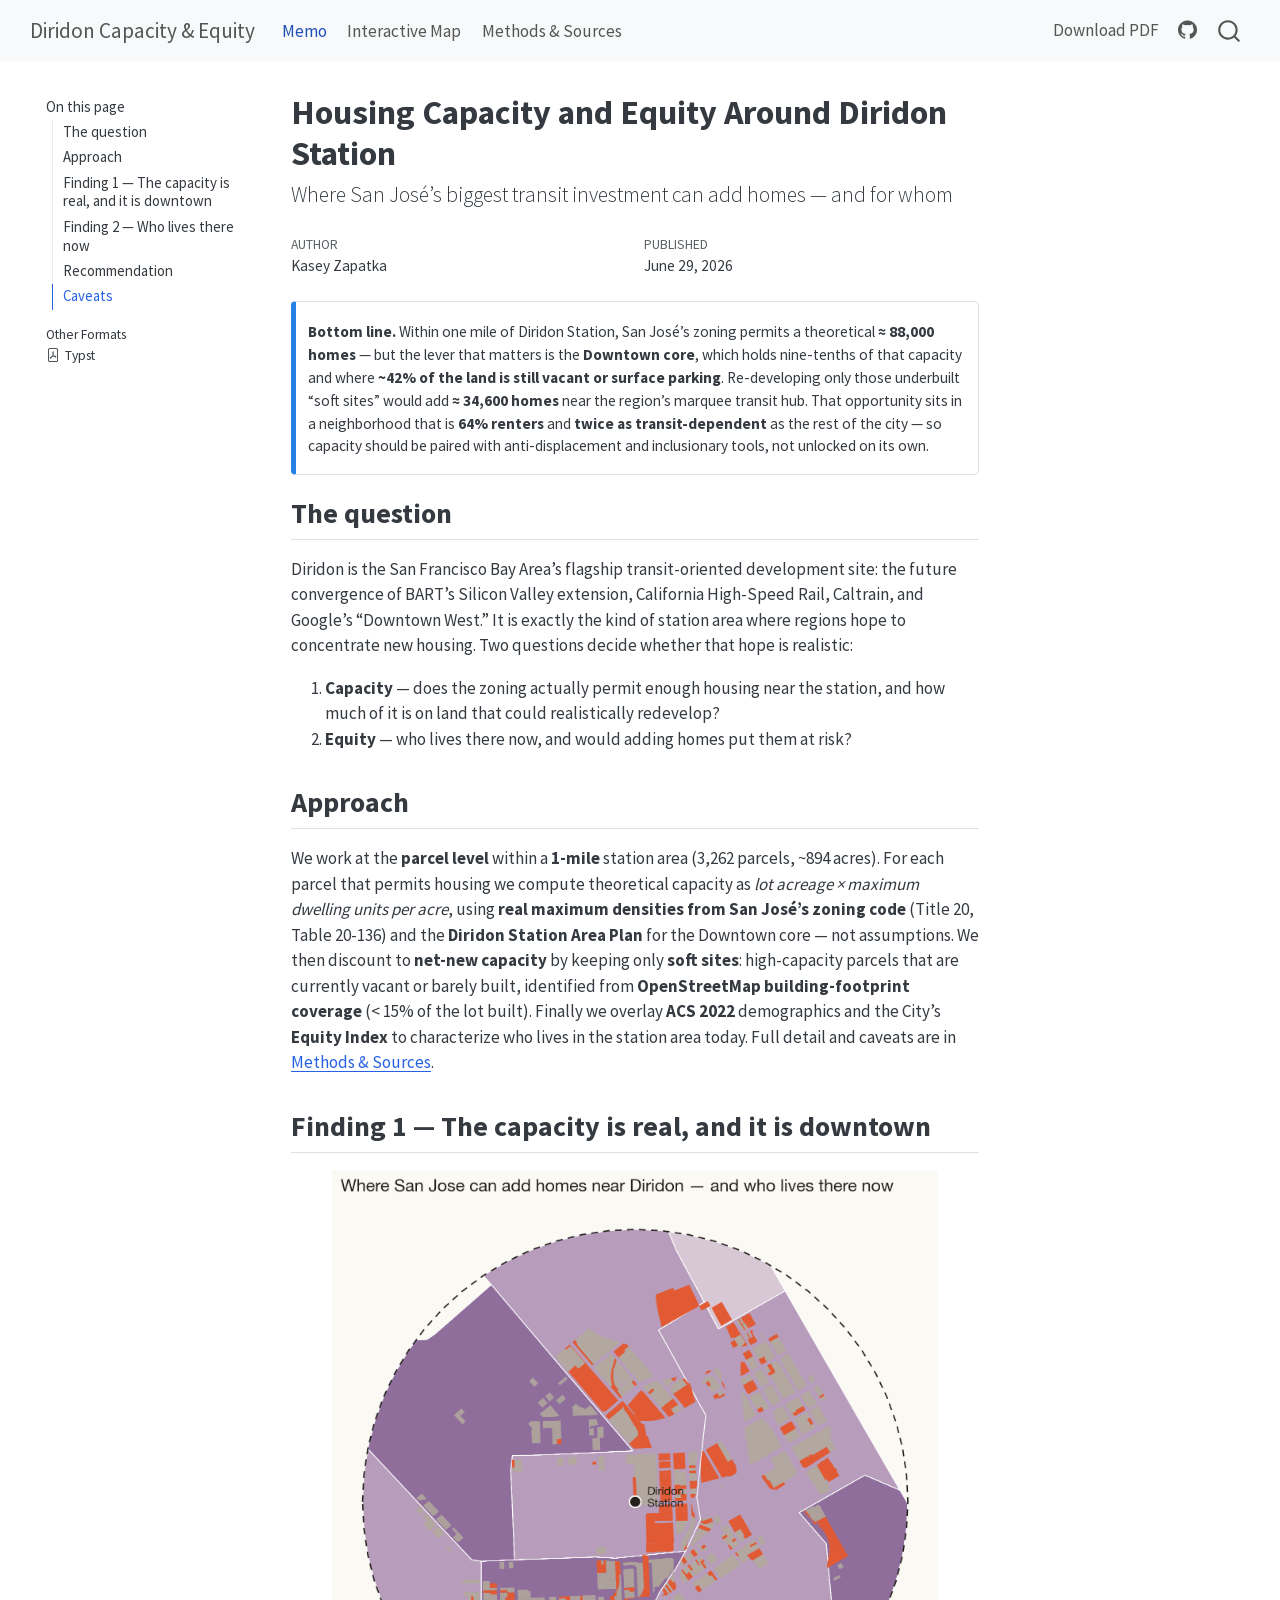
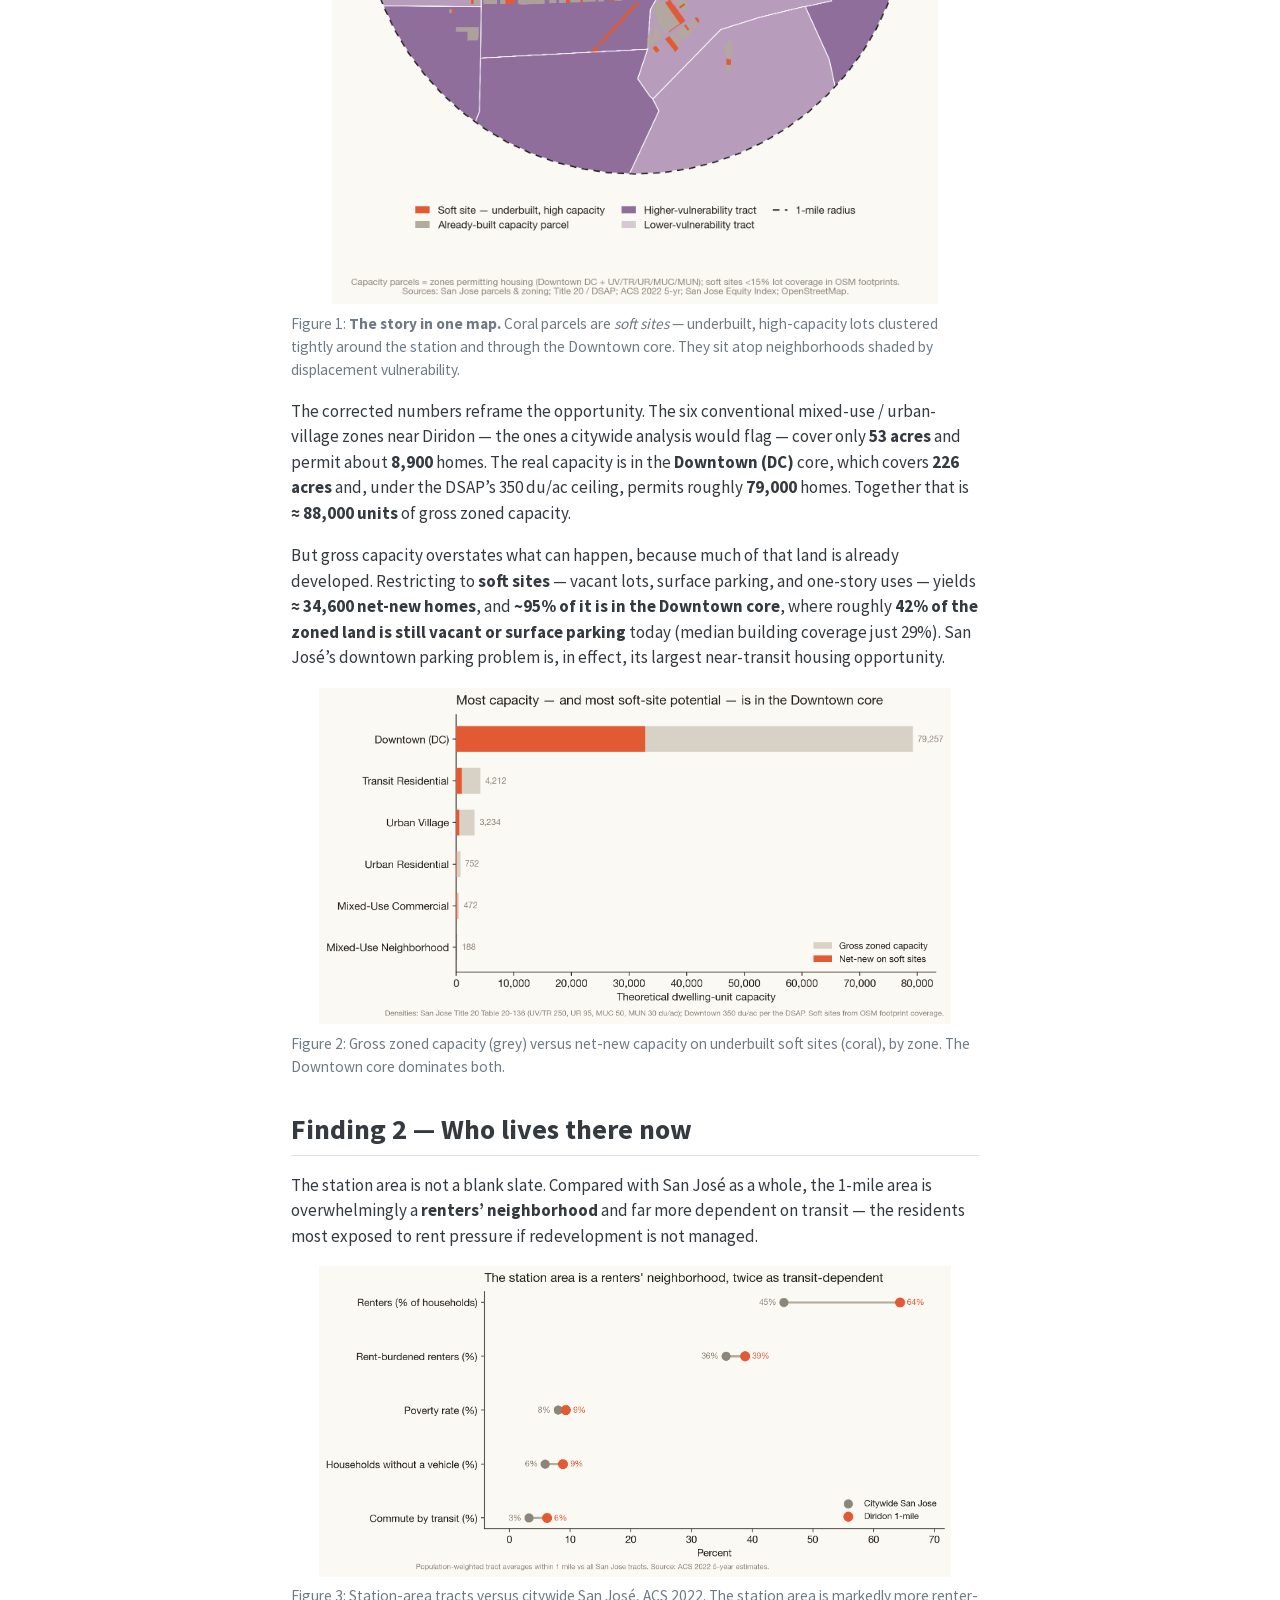
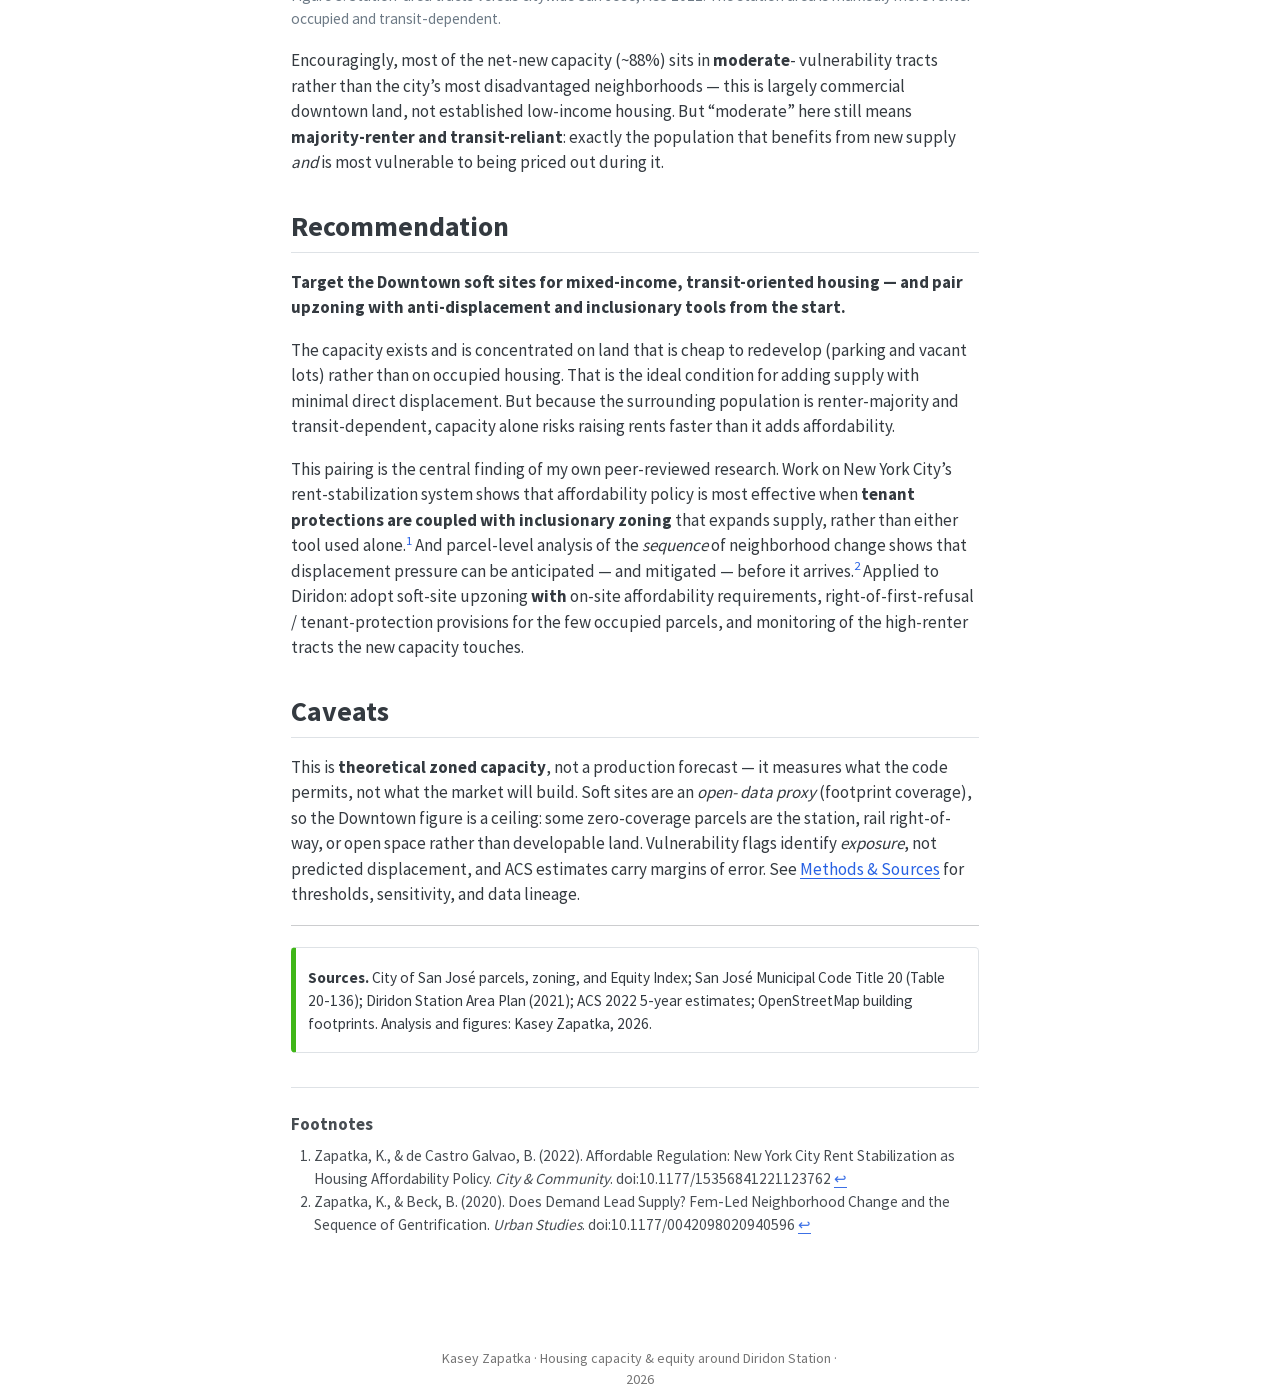
==== docs/index.html @ 5f292334 "add diridon capacity and equity analysis with quarto memo site" ====
<!DOCTYPE html>
<html xmlns="http://www.w3.org/1999/xhtml" lang="en" xml:lang="en"><head>

<meta charset="utf-8">
<meta name="generator" content="quarto-1.9.38">

<meta name="viewport" content="width=device-width, initial-scale=1.0, user-scalable=yes">

<meta name="author" content="Kasey Zapatka">
<meta name="dcterms.date" content="2026-06-29">

<title>Housing Capacity and Equity Around Diridon Station – Diridon Capacity &amp; Equity</title>
<style>

code{white-space: pre-wrap;}
span.smallcaps{font-variant: small-caps;}
div.columns{display: flex; gap: min(4vw, 1.5em);}
div.column{flex: auto; overflow-x: auto;}
div.hanging-indent{margin-left: 1.5em; text-indent: -1.5em;}
ul.task-list{list-style: none;}
ul.task-list li input[type="checkbox"] {
width: 0.8em;
margin: 0 0.8em 0.2em -1em;  vertical-align: middle;
}
</style>


<script>const headroomChanged = new CustomEvent("quarto-hrChanged", {
  detail: {},
  bubbles: true,
  cancelable: false,
  composed: false,
});

const announceDismiss = () => {
  const annEl = window.document.getElementById("quarto-announcement");
  if (annEl) {
    annEl.remove();

    const annId = annEl.getAttribute("data-announcement-id");
    window.localStorage.setItem(`quarto-announce-${annId}`, "true");
  }
};

const announceRegister = () => {
  const annEl = window.document.getElementById("quarto-announcement");
  if (annEl) {
    const annId = annEl.getAttribute("data-announcement-id");
    const isDismissed =
      window.localStorage.getItem(`quarto-announce-${annId}`) || false;
    if (isDismissed) {
      announceDismiss();
      return;
    } else {
      annEl.classList.remove("hidden");
    }

    const actionEl = annEl.querySelector(".quarto-announcement-action");
    if (actionEl) {
      actionEl.addEventListener("click", function (e) {
        e.preventDefault();
        // Hide the bar immediately
        announceDismiss();
      });
    }
  }
};

window.document.addEventListener("DOMContentLoaded", function () {
  let init = false;

  announceRegister();

  // Manage the back to top button, if one is present.
  let lastScrollTop = window.pageYOffset || document.documentElement.scrollTop;
  const scrollDownBuffer = 5;
  const scrollUpBuffer = 35;
  const btn = document.getElementById("quarto-back-to-top");
  const hideBackToTop = () => {
    btn.style.display = "none";
  };
  const showBackToTop = () => {
    btn.style.display = "inline-block";
  };
  if (btn) {
    window.document.addEventListener(
      "scroll",
      function () {
        const currentScrollTop =
          window.pageYOffset || document.documentElement.scrollTop;

        // Shows and hides the button 'intelligently' as the user scrolls
        if (currentScrollTop - scrollDownBuffer > lastScrollTop) {
          hideBackToTop();
          lastScrollTop = currentScrollTop <= 0 ? 0 : currentScrollTop;
        } else if (currentScrollTop < lastScrollTop - scrollUpBuffer) {
          showBackToTop();
          lastScrollTop = currentScrollTop <= 0 ? 0 : currentScrollTop;
        }

        // Show the button at the bottom, hides it at the top
        if (currentScrollTop <= 0) {
          hideBackToTop();
        } else if (
          window.innerHeight + currentScrollTop >=
          document.body.offsetHeight
        ) {
          showBackToTop();
        }
      },
      false
    );
  }

  function throttle(func, wait) {
    var timeout;
    return function () {
      const context = this;
      const args = arguments;
      const later = function () {
        clearTimeout(timeout);
        timeout = null;
        func.apply(context, args);
      };

      if (!timeout) {
        timeout = setTimeout(later, wait);
      }
    };
  }

  function headerOffset() {
    // Set an offset if there is are fixed top navbar
    const headerEl = window.document.querySelector("header.fixed-top");
    if (headerEl) {
      return headerEl.clientHeight;
    } else {
      return 0;
    }
  }

  function footerOffset() {
    const footerEl = window.document.querySelector("footer.footer");
    if (footerEl) {
      return footerEl.clientHeight;
    } else {
      return 0;
    }
  }

  function dashboardOffset() {
    const dashboardNavEl = window.document.getElementById(
      "quarto-dashboard-header"
    );
    if (dashboardNavEl !== null) {
      return dashboardNavEl.clientHeight;
    } else {
      return 0;
    }
  }

  function updateDocumentOffsetWithoutAnimation() {
    updateDocumentOffset(false);
  }

  function updateDocumentOffset(animated) {
    // set body offset
    const topOffset = headerOffset();
    const bodyOffset = topOffset + footerOffset() + dashboardOffset();
    const bodyEl = window.document.body;
    bodyEl.setAttribute("data-bs-offset", topOffset);
    bodyEl.style.paddingTop = topOffset + "px";

    // deal with sidebar offsets
    const sidebars = window.document.querySelectorAll(
      ".sidebar, .headroom-target"
    );
    sidebars.forEach((sidebar) => {
      if (!animated) {
        sidebar.classList.add("notransition");
        // Remove the no transition class after the animation has time to complete
        setTimeout(function () {
          sidebar.classList.remove("notransition");
        }, 201);
      }

      if (window.Headroom && sidebar.classList.contains("sidebar-unpinned")) {
        sidebar.style.top = "0";
        sidebar.style.maxHeight = "100vh";
      } else {
        sidebar.style.top = topOffset + "px";
        sidebar.style.maxHeight = "calc(100vh - " + topOffset + "px)";
      }
    });

    // allow space for footer
    const mainContainer = window.document.querySelector(".quarto-container");
    if (mainContainer) {
      mainContainer.style.minHeight = "calc(100vh - " + bodyOffset + "px)";
    }

    // link offset
    let linkStyle = window.document.querySelector("#quarto-target-style");
    if (!linkStyle) {
      linkStyle = window.document.createElement("style");
      linkStyle.setAttribute("id", "quarto-target-style");
      window.document.head.appendChild(linkStyle);
    }
    while (linkStyle.firstChild) {
      linkStyle.removeChild(linkStyle.firstChild);
    }
    if (topOffset > 0) {
      linkStyle.appendChild(
        window.document.createTextNode(`
      section:target::before {
        content: "";
        display: block;
        height: ${topOffset}px;
        margin: -${topOffset}px 0 0;
      }`)
      );
    }
    if (init) {
      window.dispatchEvent(headroomChanged);
    }
    init = true;
  }

  // initialize headroom
  var header = window.document.querySelector("#quarto-header");
  if (header && window.Headroom) {
    const headroom = new window.Headroom(header, {
      tolerance: 5,
      onPin: function () {
        const sidebars = window.document.querySelectorAll(
          ".sidebar, .headroom-target"
        );
        sidebars.forEach((sidebar) => {
          sidebar.classList.remove("sidebar-unpinned");
        });
        updateDocumentOffset();
      },
      onUnpin: function () {
        const sidebars = window.document.querySelectorAll(
          ".sidebar, .headroom-target"
        );
        sidebars.forEach((sidebar) => {
          sidebar.classList.add("sidebar-unpinned");
        });
        updateDocumentOffset();
      },
    });
    headroom.init();

    let frozen = false;
    window.quartoToggleHeadroom = function () {
      if (frozen) {
        headroom.unfreeze();
        frozen = false;
      } else {
        headroom.freeze();
        frozen = true;
      }
    };
  }

  window.addEventListener(
    "hashchange",
    function (e) {
      if (
        getComputedStyle(document.documentElement).scrollBehavior !== "smooth"
      ) {
        window.scrollTo(0, window.pageYOffset - headerOffset());
      }
    },
    false
  );

  // Observe size changed for the header
  const headerEl = window.document.querySelector("header.fixed-top");
  if (headerEl && window.ResizeObserver) {
    const observer = new window.ResizeObserver(() => {
      setTimeout(updateDocumentOffsetWithoutAnimation, 0);
    });
    observer.observe(headerEl, {
      attributes: true,
      childList: true,
      characterData: true,
    });
  } else {
    window.addEventListener(
      "resize",
      throttle(updateDocumentOffsetWithoutAnimation, 50)
    );
  }
  setTimeout(updateDocumentOffsetWithoutAnimation, 250);

  // fixup index.html links if we aren't on the filesystem
  if (window.location.protocol !== "file:") {
    const links = window.document.querySelectorAll("a");
    for (let i = 0; i < links.length; i++) {
      if (links[i].href) {
        links[i].dataset.originalHref = links[i].href;
        links[i].href = links[i].href.replace(/\/index\.html/, "/");
      }
    }

    // Fixup any sharing links that require urls
    // Append url to any sharing urls
    const sharingLinks = window.document.querySelectorAll(
      "a.sidebar-tools-main-item, a.quarto-navigation-tool, a.quarto-navbar-tools, a.quarto-navbar-tools-item"
    );
    for (let i = 0; i < sharingLinks.length; i++) {
      const sharingLink = sharingLinks[i];
      const href = sharingLink.getAttribute("href");
      if (href) {
        sharingLink.setAttribute(
          "href",
          href.replace("|url|", window.location.href)
        );
      }
    }

    // Scroll the active navigation item into view, if necessary
    const navSidebar = window.document.querySelector("nav#quarto-sidebar");
    if (navSidebar) {
      // Find the active item
      const activeItem = navSidebar.querySelector("li.sidebar-item a.active");
      if (activeItem) {
        // Wait for the scroll height and height to resolve by observing size changes on the
        // nav element that is scrollable
        const resizeObserver = new ResizeObserver((_entries) => {
          // The bottom of the element
          const elBottom = activeItem.offsetTop;
          const viewBottom = navSidebar.scrollTop + navSidebar.clientHeight;

          // The element height and scroll height are the same, then we are still loading
          if (viewBottom !== navSidebar.scrollHeight) {
            // Determine if the item isn't visible and scroll to it
            if (elBottom >= viewBottom) {
              navSidebar.scrollTop = elBottom;
            }

            // stop observing now since we've completed the scroll
            resizeObserver.unobserve(navSidebar);
          }
        });
        resizeObserver.observe(navSidebar);
      }
    }
  }
});
</script>
<script>/*!
 * clipboard.js v2.0.11
 * https://clipboardjs.com/
 *
 * Licensed MIT © Zeno Rocha
 */
!function(t,e){"object"==typeof exports&&"object"==typeof module?module.exports=e():"function"==typeof define&&define.amd?define([],e):"object"==typeof exports?exports.ClipboardJS=e():t.ClipboardJS=e()}(this,function(){return n={686:function(t,e,n){"use strict";n.d(e,{default:function(){return b}});var e=n(279),i=n.n(e),e=n(370),u=n.n(e),e=n(817),r=n.n(e);function c(t){try{return document.execCommand(t)}catch(t){return}}var a=function(t){t=r()(t);return c("cut"),t};function o(t,e){var n,o,t=(n=t,o="rtl"===document.documentElement.getAttribute("dir"),(t=document.createElement("textarea")).style.fontSize="12pt",t.style.border="0",t.style.padding="0",t.style.margin="0",t.style.position="absolute",t.style[o?"right":"left"]="-9999px",o=window.pageYOffset||document.documentElement.scrollTop,t.style.top="".concat(o,"px"),t.setAttribute("readonly",""),t.value=n,t);return e.container.appendChild(t),e=r()(t),c("copy"),t.remove(),e}var f=function(t){var e=1<arguments.length&&void 0!==arguments[1]?arguments[1]:{container:document.body},n="";return"string"==typeof t?n=o(t,e):t instanceof HTMLInputElement&&!["text","search","url","tel","password"].includes(null==t?void 0:t.type)?n=o(t.value,e):(n=r()(t),c("copy")),n};function l(t){return(l="function"==typeof Symbol&&"symbol"==typeof Symbol.iterator?function(t){return typeof t}:function(t){return t&&"function"==typeof Symbol&&t.constructor===Symbol&&t!==Symbol.prototype?"symbol":typeof t})(t)}var s=function(){var t=0<arguments.length&&void 0!==arguments[0]?arguments[0]:{},e=t.action,n=void 0===e?"copy":e,o=t.container,e=t.target,t=t.text;if("copy"!==n&&"cut"!==n)throw new Error('Invalid "action" value, use either "copy" or "cut"');if(void 0!==e){if(!e||"object"!==l(e)||1!==e.nodeType)throw new Error('Invalid "target" value, use a valid Element');if("copy"===n&&e.hasAttribute("disabled"))throw new Error('Invalid "target" attribute. Please use "readonly" instead of "disabled" attribute');if("cut"===n&&(e.hasAttribute("readonly")||e.hasAttribute("disabled")))throw new Error('Invalid "target" attribute. You can\'t cut text from elements with "readonly" or "disabled" attributes')}return t?f(t,{container:o}):e?"cut"===n?a(e):f(e,{container:o}):void 0};function p(t){return(p="function"==typeof Symbol&&"symbol"==typeof Symbol.iterator?function(t){return typeof t}:function(t){return t&&"function"==typeof Symbol&&t.constructor===Symbol&&t!==Symbol.prototype?"symbol":typeof t})(t)}function d(t,e){for(var n=0;n<e.length;n++){var o=e[n];o.enumerable=o.enumerable||!1,o.configurable=!0,"value"in o&&(o.writable=!0),Object.defineProperty(t,o.key,o)}}function y(t,e){return(y=Object.setPrototypeOf||function(t,e){return t.__proto__=e,t})(t,e)}function h(n){var o=function(){if("undefined"==typeof Reflect||!Reflect.construct)return!1;if(Reflect.construct.sham)return!1;if("function"==typeof Proxy)return!0;try{return Date.prototype.toString.call(Reflect.construct(Date,[],function(){})),!0}catch(t){return!1}}();return function(){var t,e=v(n);return t=o?(t=v(this).constructor,Reflect.construct(e,arguments,t)):e.apply(this,arguments),e=this,!(t=t)||"object"!==p(t)&&"function"!=typeof t?function(t){if(void 0!==t)return t;throw new ReferenceError("this hasn't been initialised - super() hasn't been called")}(e):t}}function v(t){return(v=Object.setPrototypeOf?Object.getPrototypeOf:function(t){return t.__proto__||Object.getPrototypeOf(t)})(t)}function m(t,e){t="data-clipboard-".concat(t);if(e.hasAttribute(t))return e.getAttribute(t)}var b=function(){!function(t,e){if("function"!=typeof e&&null!==e)throw new TypeError("Super expression must either be null or a function");t.prototype=Object.create(e&&e.prototype,{constructor:{value:t,writable:!0,configurable:!0}}),e&&y(t,e)}(r,i());var t,e,n,o=h(r);function r(t,e){var n;return function(t){if(!(t instanceof r))throw new TypeError("Cannot call a class as a function")}(this),(n=o.call(this)).resolveOptions(e),n.listenClick(t),n}return t=r,n=[{key:"copy",value:function(t){var e=1<arguments.length&&void 0!==arguments[1]?arguments[1]:{container:document.body};return f(t,e)}},{key:"cut",value:function(t){return a(t)}},{key:"isSupported",value:function(){var t=0<arguments.length&&void 0!==arguments[0]?arguments[0]:["copy","cut"],t="string"==typeof t?[t]:t,e=!!document.queryCommandSupported;return t.forEach(function(t){e=e&&!!document.queryCommandSupported(t)}),e}}],(e=[{key:"resolveOptions",value:function(){var t=0<arguments.length&&void 0!==arguments[0]?arguments[0]:{};this.action="function"==typeof t.action?t.action:this.defaultAction,this.target="function"==typeof t.target?t.target:this.defaultTarget,this.text="function"==typeof t.text?t.text:this.defaultText,this.container="object"===p(t.container)?t.container:document.body}},{key:"listenClick",value:function(t){var e=this;this.listener=u()(t,"click",function(t){return e.onClick(t)})}},{key:"onClick",value:function(t){var e=t.delegateTarget||t.currentTarget,n=this.action(e)||"copy",t=s({action:n,container:this.container,target:this.target(e),text:this.text(e)});this.emit(t?"success":"error",{action:n,text:t,trigger:e,clearSelection:function(){e&&e.focus(),window.getSelection().removeAllRanges()}})}},{key:"defaultAction",value:function(t){return m("action",t)}},{key:"defaultTarget",value:function(t){t=m("target",t);if(t)return document.querySelector(t)}},{key:"defaultText",value:function(t){return m("text",t)}},{key:"destroy",value:function(){this.listener.destroy()}}])&&d(t.prototype,e),n&&d(t,n),r}()},828:function(t){var e;"undefined"==typeof Element||Element.prototype.matches||((e=Element.prototype).matches=e.matchesSelector||e.mozMatchesSelector||e.msMatchesSelector||e.oMatchesSelector||e.webkitMatchesSelector),t.exports=function(t,e){for(;t&&9!==t.nodeType;){if("function"==typeof t.matches&&t.matches(e))return t;t=t.parentNode}}},438:function(t,e,n){var u=n(828);function i(t,e,n,o,r){var i=function(e,n,t,o){return function(t){t.delegateTarget=u(t.target,n),t.delegateTarget&&o.call(e,t)}}.apply(this,arguments);return t.addEventListener(n,i,r),{destroy:function(){t.removeEventListener(n,i,r)}}}t.exports=function(t,e,n,o,r){return"function"==typeof t.addEventListener?i.apply(null,arguments):"function"==typeof n?i.bind(null,document).apply(null,arguments):("string"==typeof t&&(t=document.querySelectorAll(t)),Array.prototype.map.call(t,function(t){return i(t,e,n,o,r)}))}},879:function(t,n){n.node=function(t){return void 0!==t&&t instanceof HTMLElement&&1===t.nodeType},n.nodeList=function(t){var e=Object.prototype.toString.call(t);return void 0!==t&&("[object NodeList]"===e||"[object HTMLCollection]"===e)&&"length"in t&&(0===t.length||n.node(t[0]))},n.string=function(t){return"string"==typeof t||t instanceof String},n.fn=function(t){return"[object Function]"===Object.prototype.toString.call(t)}},370:function(t,e,n){var f=n(879),l=n(438);t.exports=function(t,e,n){if(!t&&!e&&!n)throw new Error("Missing required arguments");if(!f.string(e))throw new TypeError("Second argument must be a String");if(!f.fn(n))throw new TypeError("Third argument must be a Function");if(f.node(t))return c=e,a=n,(u=t).addEventListener(c,a),{destroy:function(){u.removeEventListener(c,a)}};if(f.nodeList(t))return o=t,r=e,i=n,Array.prototype.forEach.call(o,function(t){t.addEventListener(r,i)}),{destroy:function(){Array.prototype.forEach.call(o,function(t){t.removeEventListener(r,i)})}};if(f.string(t))return t=t,e=e,n=n,l(document.body,t,e,n);throw new TypeError("First argument must be a String, HTMLElement, HTMLCollection, or NodeList");var o,r,i,u,c,a}},817:function(t){t.exports=function(t){var e,n="SELECT"===t.nodeName?(t.focus(),t.value):"INPUT"===t.nodeName||"TEXTAREA"===t.nodeName?((e=t.hasAttribute("readonly"))||t.setAttribute("readonly",""),t.select(),t.setSelectionRange(0,t.value.length),e||t.removeAttribute("readonly"),t.value):(t.hasAttribute("contenteditable")&&t.focus(),n=window.getSelection(),(e=document.createRange()).selectNodeContents(t),n.removeAllRanges(),n.addRange(e),n.toString());return n}},279:function(t){function e(){}e.prototype={on:function(t,e,n){var o=this.e||(this.e={});return(o[t]||(o[t]=[])).push({fn:e,ctx:n}),this},once:function(t,e,n){var o=this;function r(){o.off(t,r),e.apply(n,arguments)}return r._=e,this.on(t,r,n)},emit:function(t){for(var e=[].slice.call(arguments,1),n=((this.e||(this.e={}))[t]||[]).slice(),o=0,r=n.length;o<r;o++)n[o].fn.apply(n[o].ctx,e);return this},off:function(t,e){var n=this.e||(this.e={}),o=n[t],r=[];if(o&&e)for(var i=0,u=o.length;i<u;i++)o[i].fn!==e&&o[i].fn._!==e&&r.push(o[i]);return r.length?n[t]=r:delete n[t],this}},t.exports=e,t.exports.TinyEmitter=e}},r={},o.n=function(t){var e=t&&t.__esModule?function(){return t.default}:function(){return t};return o.d(e,{a:e}),e},o.d=function(t,e){for(var n in e)o.o(e,n)&&!o.o(t,n)&&Object.defineProperty(t,n,{enumerable:!0,get:e[n]})},o.o=function(t,e){return Object.prototype.hasOwnProperty.call(t,e)},o(686).default;function o(t){if(r[t])return r[t].exports;var e=r[t]={exports:{}};return n[t](e,e.exports,o),e.exports}var n,r});</script>
<script>/*! @algolia/autocomplete-js 1.19.1 | MIT License | © Algolia, Inc. and contributors | https://github.com/algolia/autocomplete */
!function(e,t){"object"==typeof exports&&"undefined"!=typeof module?t(exports):"function"==typeof define&&define.amd?define(["exports"],t):t((e="undefined"!=typeof globalThis?globalThis:e||self)["@algolia/autocomplete-js"]={})}(this,(function(e){"use strict";function t(e,t){var n=Object.keys(e);if(Object.getOwnPropertySymbols){var r=Object.getOwnPropertySymbols(e);t&&(r=r.filter((function(t){return Object.getOwnPropertyDescriptor(e,t).enumerable}))),n.push.apply(n,r)}return n}function n(e){for(var n=1;n<arguments.length;n++){var r=null!=arguments[n]?arguments[n]:{};n%2?t(Object(r),!0).forEach((function(t){o(e,t,r[t])})):Object.getOwnPropertyDescriptors?Object.defineProperties(e,Object.getOwnPropertyDescriptors(r)):t(Object(r)).forEach((function(t){Object.defineProperty(e,t,Object.getOwnPropertyDescriptor(r,t))}))}return e}function r(e){return r="function"==typeof Symbol&&"symbol"==typeof Symbol.iterator?function(e){return typeof e}:function(e){return e&&"function"==typeof Symbol&&e.constructor===Symbol&&e!==Symbol.prototype?"symbol":typeof e},r(e)}function o(e,t,n){return(t=function(e){var t=function(e,t){if("object"!=typeof e||null===e)return e;var n=e[Symbol.toPrimitive];if(void 0!==n){var r=n.call(e,t||"default");if("object"!=typeof r)return r;throw new TypeError("@@toPrimitive must return a primitive value.")}return("string"===t?String:Number)(e)}(e,"string");return"symbol"==typeof t?t:String(t)}(t))in e?Object.defineProperty(e,t,{value:n,enumerable:!0,configurable:!0,writable:!0}):e[t]=n,e}function i(){return i=Object.assign?Object.assign.bind():function(e){for(var t=1;t<arguments.length;t++){var n=arguments[t];for(var r in n)Object.prototype.hasOwnProperty.call(n,r)&&(e[r]=n[r])}return e},i.apply(this,arguments)}function u(e,t){if(null==e)return{};var n,r,o=function(e,t){if(null==e)return{};var n,r,o={},i=Object.keys(e);for(r=0;r<i.length;r++)n=i[r],t.indexOf(n)>=0||(o[n]=e[n]);return o}(e,t);if(Object.getOwnPropertySymbols){var i=Object.getOwnPropertySymbols(e);for(r=0;r<i.length;r++)n=i[r],t.indexOf(n)>=0||Object.prototype.propertyIsEnumerable.call(e,n)&&(o[n]=e[n])}return o}function a(e,t){return function(e){if(Array.isArray(e))return e}(e)||function(e,t){var n=null==e?null:"undefined"!=typeof Symbol&&e[Symbol.iterator]||e["@@iterator"];if(null!=n){var r,o,i,u,a=[],l=!0,c=!1;try{if(i=(n=n.call(e)).next,0===t){if(Object(n)!==n)return;l=!1}else for(;!(l=(r=i.call(n)).done)&&(a.push(r.value),a.length!==t);l=!0);}catch(e){c=!0,o=e}finally{try{if(!l&&null!=n.return&&(u=n.return(),Object(u)!==u))return}finally{if(c)throw o}}return a}}(e,t)||c(e,t)||function(){throw new TypeError("Invalid attempt to destructure non-iterable instance.\nIn order to be iterable, non-array objects must have a [Symbol.iterator]() method.")}()}function l(e){return function(e){if(Array.isArray(e))return s(e)}(e)||function(e){if("undefined"!=typeof Symbol&&null!=e[Symbol.iterator]||null!=e["@@iterator"])return Array.from(e)}(e)||c(e)||function(){throw new TypeError("Invalid attempt to spread non-iterable instance.\nIn order to be iterable, non-array objects must have a [Symbol.iterator]() method.")}()}function c(e,t){if(e){if("string"==typeof e)return s(e,t);var n=Object.prototype.toString.call(e).slice(8,-1);return"Object"===n&&e.constructor&&(n=e.constructor.name),"Map"===n||"Set"===n?Array.from(e):"Arguments"===n||/^(?:Ui|I)nt(?:8|16|32)(?:Clamped)?Array$/.test(n)?s(e,t):void 0}}function s(e,t){(null==t||t>e.length)&&(t=e.length);for(var n=0,r=new Array(t);n<t;n++)r[n]=e[n];return r}function f(e){return{current:e}}function p(e,t){var n=void 0;return function(){for(var r=arguments.length,o=new Array(r),i=0;i<r;i++)o[i]=arguments[i];n&&clearTimeout(n),n=setTimeout((function(){return e.apply(void 0,o)}),t)}}function m(e){return e.reduce((function(e,t){return e.concat(t)}),[])}var v=0;function d(){return"autocomplete-".concat(v++)}function y(e,t){return t.reduce((function(e,t){return e&&e[t]}),e)}function b(e){return 0===e.collections.length?0:e.collections.reduce((function(e,t){return e+t.items.length}),0)}function g(e){return e!==Object(e)}function h(e,t){if(e===t)return!0;if(g(e)||g(t)||"function"==typeof e||"function"==typeof t)return e===t;if(Object.keys(e).length!==Object.keys(t).length)return!1;for(var n=0,r=Object.keys(e);n<r.length;n++){var o=r[n];if(!(o in t))return!1;if(!h(e[o],t[o]))return!1}return!0}var _=function(){};var O="1.19.1",S=[{segment:"autocomplete-core",version:O}];function j(e){var t=e.item,n=e.items,r=void 0===n?[]:n;return{index:t.__autocomplete_indexName,items:[t],positions:[1+r.findIndex((function(e){return e.objectID===t.objectID}))],queryID:t.__autocomplete_queryID,algoliaSource:["autocomplete"]}}function P(e,t){return function(e){if(Array.isArray(e))return e}(e)||function(e,t){var n=null==e?null:"undefined"!=typeof Symbol&&e[Symbol.iterator]||e["@@iterator"];if(null!=n){var r,o,i,u,a=[],l=!0,c=!1;try{if(i=(n=n.call(e)).next,0===t){if(Object(n)!==n)return;l=!1}else for(;!(l=(r=i.call(n)).done)&&(a.push(r.value),a.length!==t);l=!0);}catch(e){c=!0,o=e}finally{try{if(!l&&null!=n.return&&(u=n.return(),Object(u)!==u))return}finally{if(c)throw o}}return a}}(e,t)||function(e,t){if(!e)return;if("string"==typeof e)return w(e,t);var n=Object.prototype.toString.call(e).slice(8,-1);"Object"===n&&e.constructor&&(n=e.constructor.name);if("Map"===n||"Set"===n)return Array.from(e);if("Arguments"===n||/^(?:Ui|I)nt(?:8|16|32)(?:Clamped)?Array$/.test(n))return w(e,t)}(e,t)||function(){throw new TypeError("Invalid attempt to destructure non-iterable instance.\nIn order to be iterable, non-array objects must have a [Symbol.iterator]() method.")}()}function w(e,t){(null==t||t>e.length)&&(t=e.length);for(var n=0,r=new Array(t);n<t;n++)r[n]=e[n];return r}var I=["items"],A=["items"];function E(e){return E="function"==typeof Symbol&&"symbol"==typeof Symbol.iterator?function(e){return typeof e}:function(e){return e&&"function"==typeof Symbol&&e.constructor===Symbol&&e!==Symbol.prototype?"symbol":typeof e},E(e)}function D(e){return function(e){if(Array.isArray(e))return C(e)}(e)||function(e){if("undefined"!=typeof Symbol&&null!=e[Symbol.iterator]||null!=e["@@iterator"])return Array.from(e)}(e)||function(e,t){if(!e)return;if("string"==typeof e)return C(e,t);var n=Object.prototype.toString.call(e).slice(8,-1);"Object"===n&&e.constructor&&(n=e.constructor.name);if("Map"===n||"Set"===n)return Array.from(e);if("Arguments"===n||/^(?:Ui|I)nt(?:8|16|32)(?:Clamped)?Array$/.test(n))return C(e,t)}(e)||function(){throw new TypeError("Invalid attempt to spread non-iterable instance.\nIn order to be iterable, non-array objects must have a [Symbol.iterator]() method.")}()}function C(e,t){(null==t||t>e.length)&&(t=e.length);for(var n=0,r=new Array(t);n<t;n++)r[n]=e[n];return r}function k(e,t){if(null==e)return{};var n,r,o=function(e,t){if(null==e)return{};var n,r,o={},i=Object.keys(e);for(r=0;r<i.length;r++)n=i[r],t.indexOf(n)>=0||(o[n]=e[n]);return o}(e,t);if(Object.getOwnPropertySymbols){var i=Object.getOwnPropertySymbols(e);for(r=0;r<i.length;r++)n=i[r],t.indexOf(n)>=0||Object.prototype.propertyIsEnumerable.call(e,n)&&(o[n]=e[n])}return o}function x(e,t){var n=Object.keys(e);if(Object.getOwnPropertySymbols){var r=Object.getOwnPropertySymbols(e);t&&(r=r.filter((function(t){return Object.getOwnPropertyDescriptor(e,t).enumerable}))),n.push.apply(n,r)}return n}function N(e){for(var t=1;t<arguments.length;t++){var n=null!=arguments[t]?arguments[t]:{};t%2?x(Object(n),!0).forEach((function(t){T(e,t,n[t])})):Object.getOwnPropertyDescriptors?Object.defineProperties(e,Object.getOwnPropertyDescriptors(n)):x(Object(n)).forEach((function(t){Object.defineProperty(e,t,Object.getOwnPropertyDescriptor(n,t))}))}return e}function T(e,t,n){return(t=function(e){var t=function(e,t){if("object"!==E(e)||null===e)return e;var n=e[Symbol.toPrimitive];if(void 0!==n){var r=n.call(e,t||"default");if("object"!==E(r))return r;throw new TypeError("@@toPrimitive must return a primitive value.")}return("string"===t?String:Number)(e)}(e,"string");return"symbol"===E(t)?t:String(t)}(t))in e?Object.defineProperty(e,t,{value:n,enumerable:!0,configurable:!0,writable:!0}):e[t]=n,e}function q(e){for(var t=arguments.length>1&&void 0!==arguments[1]?arguments[1]:20,n=[],r=0;r<e.objectIDs.length;r+=t)n.push(N(N({},e),{},{objectIDs:e.objectIDs.slice(r,r+t)}));return n}function B(e){return e.map((function(e){var t=e.items,n=k(e,I);return N(N({},n),{},{objectIDs:(null==t?void 0:t.map((function(e){return e.objectID})))||n.objectIDs})}))}function R(e){var t,n,r,o=(t=P((e.version||"").split(".").map(Number),2),n=t[0],r=t[1],n>=3||2===n&&r>=4||1===n&&r>=10);function i(t,n,r){if(o&&void 0!==r){var i=r[0].__autocomplete_algoliaCredentials,u={"X-Algolia-Application-Id":i.appId,"X-Algolia-API-Key":i.apiKey};e.apply(void 0,[t].concat(D(n),[{headers:u}]))}else e.apply(void 0,[t].concat(D(n)))}return{init:function(t,n){e("init",{appId:t,apiKey:n})},setAuthenticatedUserToken:function(t){e("setAuthenticatedUserToken",t)},setUserToken:function(t){e("setUserToken",t)},clickedObjectIDsAfterSearch:function(){for(var e=arguments.length,t=new Array(e),n=0;n<e;n++)t[n]=arguments[n];t.length>0&&i("clickedObjectIDsAfterSearch",B(t),t[0].items)},clickedObjectIDs:function(){for(var e=arguments.length,t=new Array(e),n=0;n<e;n++)t[n]=arguments[n];t.length>0&&i("clickedObjectIDs",B(t),t[0].items)},clickedFilters:function(){for(var t=arguments.length,n=new Array(t),r=0;r<t;r++)n[r]=arguments[r];n.length>0&&e.apply(void 0,["clickedFilters"].concat(n))},convertedObjectIDsAfterSearch:function(){for(var e=arguments.length,t=new Array(e),n=0;n<e;n++)t[n]=arguments[n];t.length>0&&i("convertedObjectIDsAfterSearch",B(t),t[0].items)},convertedObjectIDs:function(){for(var e=arguments.length,t=new Array(e),n=0;n<e;n++)t[n]=arguments[n];t.length>0&&i("convertedObjectIDs",B(t),t[0].items)},convertedFilters:function(){for(var t=arguments.length,n=new Array(t),r=0;r<t;r++)n[r]=arguments[r];n.length>0&&e.apply(void 0,["convertedFilters"].concat(n))},viewedObjectIDs:function(){for(var e=arguments.length,t=new Array(e),n=0;n<e;n++)t[n]=arguments[n];t.length>0&&t.reduce((function(e,t){var n=t.items,r=k(t,A);return[].concat(D(e),D(q(N(N({},r),{},{objectIDs:(null==n?void 0:n.map((function(e){return e.objectID})))||r.objectIDs})).map((function(e){return{items:n,payload:e}}))))}),[]).forEach((function(e){var t=e.items;return i("viewedObjectIDs",[e.payload],t)}))},viewedFilters:function(){for(var t=arguments.length,n=new Array(t),r=0;r<t;r++)n[r]=arguments[r];n.length>0&&e.apply(void 0,["viewedFilters"].concat(n))}}}function L(e){var t=e.items.reduce((function(e,t){var n;return e[t.__autocomplete_indexName]=(null!==(n=e[t.__autocomplete_indexName])&&void 0!==n?n:[]).concat(t),e}),{});return Object.keys(t).map((function(e){return{index:e,items:t[e],algoliaSource:["autocomplete"]}}))}function F(e){return e.objectID&&e.__autocomplete_indexName&&e.__autocomplete_queryID}function U(e){return U="function"==typeof Symbol&&"symbol"==typeof Symbol.iterator?function(e){return typeof e}:function(e){return e&&"function"==typeof Symbol&&e.constructor===Symbol&&e!==Symbol.prototype?"symbol":typeof e},U(e)}function M(e){return function(e){if(Array.isArray(e))return H(e)}(e)||function(e){if("undefined"!=typeof Symbol&&null!=e[Symbol.iterator]||null!=e["@@iterator"])return Array.from(e)}(e)||function(e,t){if(!e)return;if("string"==typeof e)return H(e,t);var n=Object.prototype.toString.call(e).slice(8,-1);"Object"===n&&e.constructor&&(n=e.constructor.name);if("Map"===n||"Set"===n)return Array.from(e);if("Arguments"===n||/^(?:Ui|I)nt(?:8|16|32)(?:Clamped)?Array$/.test(n))return H(e,t)}(e)||function(){throw new TypeError("Invalid attempt to spread non-iterable instance.\nIn order to be iterable, non-array objects must have a [Symbol.iterator]() method.")}()}function H(e,t){(null==t||t>e.length)&&(t=e.length);for(var n=0,r=new Array(t);n<t;n++)r[n]=e[n];return r}function V(e,t){var n=Object.keys(e);if(Object.getOwnPropertySymbols){var r=Object.getOwnPropertySymbols(e);t&&(r=r.filter((function(t){return Object.getOwnPropertyDescriptor(e,t).enumerable}))),n.push.apply(n,r)}return n}function W(e){for(var t=1;t<arguments.length;t++){var n=null!=arguments[t]?arguments[t]:{};t%2?V(Object(n),!0).forEach((function(t){Q(e,t,n[t])})):Object.getOwnPropertyDescriptors?Object.defineProperties(e,Object.getOwnPropertyDescriptors(n)):V(Object(n)).forEach((function(t){Object.defineProperty(e,t,Object.getOwnPropertyDescriptor(n,t))}))}return e}function Q(e,t,n){return(t=function(e){var t=function(e,t){if("object"!==U(e)||null===e)return e;var n=e[Symbol.toPrimitive];if(void 0!==n){var r=n.call(e,t||"default");if("object"!==U(r))return r;throw new TypeError("@@toPrimitive must return a primitive value.")}return("string"===t?String:Number)(e)}(e,"string");return"symbol"===U(t)?t:String(t)}(t))in e?Object.defineProperty(e,t,{value:n,enumerable:!0,configurable:!0,writable:!0}):e[t]=n,e}var K="2.15.0",$="https://cdn.jsdelivr.net/npm/search-insights@".concat(K,"/dist/search-insights.min.js"),z=p((function(e){var t=e.onItemsChange,n=e.items,r=e.insights,o=e.state;t({insights:r,insightsEvents:L({items:n}).map((function(e){return W({eventName:"Items Viewed"},e)})),state:o})}),400);function G(e){var t=function(e){return W({onItemsChange:function(e){var t=e.insights,n=e.insightsEvents,r=e.state;t.viewedObjectIDs.apply(t,M(n.map((function(e){return W(W({},e),{},{algoliaSource:J(e.algoliaSource,r.context)})}))))},onSelect:function(e){var t=e.insights,n=e.insightsEvents,r=e.state;t.clickedObjectIDsAfterSearch.apply(t,M(n.map((function(e){return W(W({},e),{},{algoliaSource:J(e.algoliaSource,r.context)})}))))},onActive:_,__autocomplete_clickAnalytics:!0},e)}(e),n=t.insightsClient,r=t.insightsInitParams,o=t.onItemsChange,i=t.onSelect,u=t.onActive,a=t.__autocomplete_clickAnalytics,l=n;if(n||function(e){if("undefined"!=typeof window)e({window:window})}((function(e){var t=e.window,n=t.AlgoliaAnalyticsObject||"aa";"string"==typeof n&&(l=t[n]),l||(t.AlgoliaAnalyticsObject=n,t[n]||(t[n]=function(){t[n].queue||(t[n].queue=[]);for(var e=arguments.length,r=new Array(e),o=0;o<e;o++)r[o]=arguments[o];t[n].queue.push(r)}),t[n].version=K,l=t[n],function(e){var t="[Autocomplete]: Could not load search-insights.js. Please load it manually following https://alg.li/insights-autocomplete";try{var n=e.document.createElement("script");n.async=!0,n.src=$,n.onerror=function(){console.error(t)},document.body.appendChild(n)}catch(e){console.error(t)}}(t))})),!l)return{};r&&l("init",W({partial:!0},r));var c=R(l),s=f([]),m=p((function(e){var t=e.state;if(t.isOpen){var n=t.collections.reduce((function(e,t){return[].concat(M(e),M(t.items))}),[]).filter(F);h(s.current.map((function(e){return e.objectID})),n.map((function(e){return e.objectID})))||(s.current=n,n.length>0&&z({onItemsChange:o,items:n,insights:c,state:t}))}}),0);return{name:"aa.algoliaInsightsPlugin",subscribe:function(e){var t=e.setContext,n=e.onSelect,r=e.onActive;function o(e){t({algoliaInsightsPlugin:{__algoliaSearchParameters:W(W({},a?{clickAnalytics:!0}:{}),e?{userToken:X(e)}:{}),insights:c}})}l("addAlgoliaAgent","insights-plugin"),o(),l("onUserTokenChange",(function(e){o(e)})),l("getUserToken",null,(function(e,t){o(t)})),n((function(e){var t=e.item,n=e.state,r=e.event,o=e.source;F(t)&&i({state:n,event:r,insights:c,item:t,insightsEvents:[W({eventName:"Item Selected"},j({item:t,items:o.getItems().filter(F)}))]})})),r((function(e){var t=e.item,n=e.source,r=e.state,o=e.event;F(t)&&u({state:r,event:o,insights:c,item:t,insightsEvents:[W({eventName:"Item Active"},j({item:t,items:n.getItems().filter(F)}))]})}))},onStateChange:function(e){var t=e.state;m({state:t})},__autocomplete_pluginOptions:e}}function J(){var e,t=arguments.length>0&&void 0!==arguments[0]?arguments[0]:[],n=arguments.length>1?arguments[1]:void 0;return[].concat(M(t),["autocomplete-internal"],M(null!==(e=n.algoliaInsightsPlugin)&&void 0!==e&&e.__automaticInsights?["autocomplete-automatic"]:[]))}function X(e){return"number"==typeof e?e.toString():e}function Y(e,t){var n=t;return{then:function(t,r){return Y(e.then(ee(t,n,e),ee(r,n,e)),n)},catch:function(t){return Y(e.catch(ee(t,n,e)),n)},finally:function(t){return t&&n.onCancelList.push(t),Y(e.finally(ee(t&&function(){return n.onCancelList=[],t()},n,e)),n)},cancel:function(){n.isCanceled=!0;var e=n.onCancelList;n.onCancelList=[],e.forEach((function(e){e()}))},isCanceled:function(){return!0===n.isCanceled}}}function Z(e){return Y(e,{isCanceled:!1,onCancelList:[]})}function ee(e,t,n){return e?function(n){return t.isCanceled?n:e(n)}:n}var te,ne=!0;function re(e,t,n,r){if(!n)return null;if(e<0&&(null===t||null!==r&&0===t))return n+e;var o=(null===t?-1:t)+e;return o<=-1||o>=n?null===r?null:0:o}function oe(e,t){var n=Object.keys(e);if(Object.getOwnPropertySymbols){var r=Object.getOwnPropertySymbols(e);t&&(r=r.filter((function(t){return Object.getOwnPropertyDescriptor(e,t).enumerable}))),n.push.apply(n,r)}return n}function ie(e){for(var t=1;t<arguments.length;t++){var n=null!=arguments[t]?arguments[t]:{};t%2?oe(Object(n),!0).forEach((function(t){ue(e,t,n[t])})):Object.getOwnPropertyDescriptors?Object.defineProperties(e,Object.getOwnPropertyDescriptors(n)):oe(Object(n)).forEach((function(t){Object.defineProperty(e,t,Object.getOwnPropertyDescriptor(n,t))}))}return e}function ue(e,t,n){return(t=function(e){var t=function(e,t){if("object"!==ae(e)||null===e)return e;var n=e[Symbol.toPrimitive];if(void 0!==n){var r=n.call(e,t||"default");if("object"!==ae(r))return r;throw new TypeError("@@toPrimitive must return a primitive value.")}return("string"===t?String:Number)(e)}(e,"string");return"symbol"===ae(t)?t:String(t)}(t))in e?Object.defineProperty(e,t,{value:n,enumerable:!0,configurable:!0,writable:!0}):e[t]=n,e}function ae(e){return ae="function"==typeof Symbol&&"symbol"==typeof Symbol.iterator?function(e){return typeof e}:function(e){return e&&"function"==typeof Symbol&&e.constructor===Symbol&&e!==Symbol.prototype?"symbol":typeof e},ae(e)}function le(e,t){var n="undefined"!=typeof Symbol&&e[Symbol.iterator]||e["@@iterator"];if(!n){if(Array.isArray(e)||(n=function(e,t){if(!e)return;if("string"==typeof e)return ce(e,t);var n=Object.prototype.toString.call(e).slice(8,-1);"Object"===n&&e.constructor&&(n=e.constructor.name);if("Map"===n||"Set"===n)return Array.from(e);if("Arguments"===n||/^(?:Ui|I)nt(?:8|16|32)(?:Clamped)?Array$/.test(n))return ce(e,t)}(e))||t&&e&&"number"==typeof e.length){n&&(e=n);var r=0,o=function(){};return{s:o,n:function(){return r>=e.length?{done:!0}:{done:!1,value:e[r++]}},e:function(e){throw e},f:o}}throw new TypeError("Invalid attempt to iterate non-iterable instance.\nIn order to be iterable, non-array objects must have a [Symbol.iterator]() method.")}var i,u=!0,a=!1;return{s:function(){n=n.call(e)},n:function(){var e=n.next();return u=e.done,e},e:function(e){a=!0,i=e},f:function(){try{u||null==n.return||n.return()}finally{if(a)throw i}}}}function ce(e,t){(null==t||t>e.length)&&(t=e.length);for(var n=0,r=new Array(t);n<t;n++)r[n]=e[n];return r}var se=function(e,t){var n,r=!1,o=[],i=le(e);try{for(i.s();!(n=i.n()).done;){var u,a,l,c=null===(u=n.value.__autocomplete_pluginOptions)||void 0===u||null===(a=(l=u).awaitSubmit)||void 0===a?void 0:a.call(l);if("number"==typeof c)o.push(c);else if(!0===c){r=!0;break}}}catch(e){i.e(e)}finally{i.f()}return r?t.wait():o.length>0?t.wait(Math.max.apply(Math,o)):void 0};function fe(e){var t=function(e){var t=e.collections.map((function(e){return e.items.length})).reduce((function(e,t,n){var r=(e[n-1]||0)+t;return e.push(r),e}),[]).reduce((function(t,n){return n<=e.activeItemId?t+1:t}),0);return e.collections[t]}(e);if(!t)return null;var n=t.items[function(e){for(var t=e.state,n=e.collection,r=!1,o=0,i=0;!1===r;){var u=t.collections[o];if(u===n){r=!0;break}i+=u.items.length,o++}return t.activeItemId-i}({state:e,collection:t})],r=t.source;return{item:n,itemInputValue:r.getItemInputValue({item:n,state:e}),itemUrl:r.getItemUrl({item:n,state:e}),source:r}}function pe(e,t,n){return[e,null==n?void 0:n.sourceId,t].filter(Boolean).join("-").replace(/\s/g,"")}var me=/((gt|sm)-|galaxy nexus)|samsung[- ]|samsungbrowser/i;function ve(e){return e.nativeEvent||e}function de(e){return de="function"==typeof Symbol&&"symbol"==typeof Symbol.iterator?function(e){return typeof e}:function(e){return e&&"function"==typeof Symbol&&e.constructor===Symbol&&e!==Symbol.prototype?"symbol":typeof e},de(e)}function ye(e,t){var n=Object.keys(e);if(Object.getOwnPropertySymbols){var r=Object.getOwnPropertySymbols(e);t&&(r=r.filter((function(t){return Object.getOwnPropertyDescriptor(e,t).enumerable}))),n.push.apply(n,r)}return n}function be(e,t,n){return(t=function(e){var t=function(e,t){if("object"!==de(e)||null===e)return e;var n=e[Symbol.toPrimitive];if(void 0!==n){var r=n.call(e,t||"default");if("object"!==de(r))return r;throw new TypeError("@@toPrimitive must return a primitive value.")}return("string"===t?String:Number)(e)}(e,"string");return"symbol"===de(t)?t:String(t)}(t))in e?Object.defineProperty(e,t,{value:n,enumerable:!0,configurable:!0,writable:!0}):e[t]=n,e}function ge(e,t,n){var r,o=t.initialState;return{getState:function(){return o},dispatch:function(r,i){var u=function(e){for(var t=1;t<arguments.length;t++){var n=null!=arguments[t]?arguments[t]:{};t%2?ye(Object(n),!0).forEach((function(t){be(e,t,n[t])})):Object.getOwnPropertyDescriptors?Object.defineProperties(e,Object.getOwnPropertyDescriptors(n)):ye(Object(n)).forEach((function(t){Object.defineProperty(e,t,Object.getOwnPropertyDescriptor(n,t))}))}return e}({},o);o=e(o,{type:r,props:t,payload:i}),n({state:o,prevState:u})},pendingRequests:(r=[],{add:function(e){return r.push(e),e.finally((function(){r=r.filter((function(t){return t!==e}))}))},cancelAll:function(){r.forEach((function(e){return e.cancel()}))},isEmpty:function(){return 0===r.length},wait:function(e){return ne?(ne=!1,te=e?Promise.race([Promise.all(r),new Promise((function(t){return setTimeout(t,e)}))]):Promise.all(r),te.then((function(){ne=!0}))):te}})}}function he(e){return he="function"==typeof Symbol&&"symbol"==typeof Symbol.iterator?function(e){return typeof e}:function(e){return e&&"function"==typeof Symbol&&e.constructor===Symbol&&e!==Symbol.prototype?"symbol":typeof e},he(e)}function _e(e,t){var n=Object.keys(e);if(Object.getOwnPropertySymbols){var r=Object.getOwnPropertySymbols(e);t&&(r=r.filter((function(t){return Object.getOwnPropertyDescriptor(e,t).enumerable}))),n.push.apply(n,r)}return n}function Oe(e){for(var t=1;t<arguments.length;t++){var n=null!=arguments[t]?arguments[t]:{};t%2?_e(Object(n),!0).forEach((function(t){Se(e,t,n[t])})):Object.getOwnPropertyDescriptors?Object.defineProperties(e,Object.getOwnPropertyDescriptors(n)):_e(Object(n)).forEach((function(t){Object.defineProperty(e,t,Object.getOwnPropertyDescriptor(n,t))}))}return e}function Se(e,t,n){return(t=function(e){var t=function(e,t){if("object"!==he(e)||null===e)return e;var n=e[Symbol.toPrimitive];if(void 0!==n){var r=n.call(e,t||"default");if("object"!==he(r))return r;throw new TypeError("@@toPrimitive must return a primitive value.")}return("string"===t?String:Number)(e)}(e,"string");return"symbol"===he(t)?t:String(t)}(t))in e?Object.defineProperty(e,t,{value:n,enumerable:!0,configurable:!0,writable:!0}):e[t]=n,e}function je(e){return je="function"==typeof Symbol&&"symbol"==typeof Symbol.iterator?function(e){return typeof e}:function(e){return e&&"function"==typeof Symbol&&e.constructor===Symbol&&e!==Symbol.prototype?"symbol":typeof e},je(e)}function Pe(e){return function(e){if(Array.isArray(e))return we(e)}(e)||function(e){if("undefined"!=typeof Symbol&&null!=e[Symbol.iterator]||null!=e["@@iterator"])return Array.from(e)}(e)||function(e,t){if(!e)return;if("string"==typeof e)return we(e,t);var n=Object.prototype.toString.call(e).slice(8,-1);"Object"===n&&e.constructor&&(n=e.constructor.name);if("Map"===n||"Set"===n)return Array.from(e);if("Arguments"===n||/^(?:Ui|I)nt(?:8|16|32)(?:Clamped)?Array$/.test(n))return we(e,t)}(e)||function(){throw new TypeError("Invalid attempt to spread non-iterable instance.\nIn order to be iterable, non-array objects must have a [Symbol.iterator]() method.")}()}function we(e,t){(null==t||t>e.length)&&(t=e.length);for(var n=0,r=new Array(t);n<t;n++)r[n]=e[n];return r}function Ie(e,t){var n=Object.keys(e);if(Object.getOwnPropertySymbols){var r=Object.getOwnPropertySymbols(e);t&&(r=r.filter((function(t){return Object.getOwnPropertyDescriptor(e,t).enumerable}))),n.push.apply(n,r)}return n}function Ae(e){for(var t=1;t<arguments.length;t++){var n=null!=arguments[t]?arguments[t]:{};t%2?Ie(Object(n),!0).forEach((function(t){Ee(e,t,n[t])})):Object.getOwnPropertyDescriptors?Object.defineProperties(e,Object.getOwnPropertyDescriptors(n)):Ie(Object(n)).forEach((function(t){Object.defineProperty(e,t,Object.getOwnPropertyDescriptor(n,t))}))}return e}function Ee(e,t,n){return(t=function(e){var t=function(e,t){if("object"!==je(e)||null===e)return e;var n=e[Symbol.toPrimitive];if(void 0!==n){var r=n.call(e,t||"default");if("object"!==je(r))return r;throw new TypeError("@@toPrimitive must return a primitive value.")}return("string"===t?String:Number)(e)}(e,"string");return"symbol"===je(t)?t:String(t)}(t))in e?Object.defineProperty(e,t,{value:n,enumerable:!0,configurable:!0,writable:!0}):e[t]=n,e}function De(e,t){var n,r="undefined"!=typeof window?window:{},o=e.plugins||[];return Ae(Ae({debug:!1,openOnFocus:!1,enterKeyHint:void 0,ignoreCompositionEvents:!1,placeholder:"",autoFocus:!1,defaultActiveItemId:null,stallThreshold:300,insights:void 0,environment:r,shouldPanelOpen:function(e){return b(e.state)>0},reshape:function(e){return e.sources}},e),{},{id:null!==(n=e.id)&&void 0!==n?n:d(),plugins:o,initialState:Ae({activeItemId:null,query:"",completion:null,collections:[],isOpen:!1,status:"idle",context:{}},e.initialState),onStateChange:function(t){var n;null===(n=e.onStateChange)||void 0===n||n.call(e,t),o.forEach((function(e){var n;return null===(n=e.onStateChange)||void 0===n?void 0:n.call(e,t)}))},onSubmit:function(t){var n;null===(n=e.onSubmit)||void 0===n||n.call(e,t),o.forEach((function(e){var n;return null===(n=e.onSubmit)||void 0===n?void 0:n.call(e,t)}))},onReset:function(t){var n;null===(n=e.onReset)||void 0===n||n.call(e,t),o.forEach((function(e){var n;return null===(n=e.onReset)||void 0===n?void 0:n.call(e,t)}))},getSources:function(n){return Promise.all([].concat(Pe(o.map((function(e){return e.getSources}))),[e.getSources]).filter(Boolean).map((function(e){return function(e,t){var n=[];return Promise.resolve(e(t)).then((function(e){return Promise.all(e.filter((function(e){return Boolean(e)})).map((function(e){if(e.sourceId,n.includes(e.sourceId))throw new Error("[Autocomplete] The `sourceId` ".concat(JSON.stringify(e.sourceId)," is not unique."));n.push(e.sourceId);var t={getItemInputValue:function(e){return e.state.query},getItemUrl:function(){},onSelect:function(e){(0,e.setIsOpen)(!1)},onActive:_,onResolve:_};Object.keys(t).forEach((function(e){t[e].__default=!0}));var r=ie(ie({},t),e);return Promise.resolve(r)})))}))}(e,n)}))).then((function(e){return m(e)})).then((function(e){return e.map((function(e){return Ae(Ae({},e),{},{onSelect:function(n){e.onSelect(n),t.forEach((function(e){var t;return null===(t=e.onSelect)||void 0===t?void 0:t.call(e,n)}))},onActive:function(n){e.onActive(n),t.forEach((function(e){var t;return null===(t=e.onActive)||void 0===t?void 0:t.call(e,n)}))},onResolve:function(n){e.onResolve(n),t.forEach((function(e){var t;return null===(t=e.onResolve)||void 0===t?void 0:t.call(e,n)}))}})}))}))},navigator:Ae({navigate:function(e){var t=e.itemUrl;r.location.assign(t)},navigateNewTab:function(e){var t=e.itemUrl,n=r.open(t,"_blank","noopener");null==n||n.focus()},navigateNewWindow:function(e){var t=e.itemUrl;r.open(t,"_blank","noopener")}},e.navigator)})}function Ce(e){return Ce="function"==typeof Symbol&&"symbol"==typeof Symbol.iterator?function(e){return typeof e}:function(e){return e&&"function"==typeof Symbol&&e.constructor===Symbol&&e!==Symbol.prototype?"symbol":typeof e},Ce(e)}function ke(e,t){var n=Object.keys(e);if(Object.getOwnPropertySymbols){var r=Object.getOwnPropertySymbols(e);t&&(r=r.filter((function(t){return Object.getOwnPropertyDescriptor(e,t).enumerable}))),n.push.apply(n,r)}return n}function xe(e){for(var t=1;t<arguments.length;t++){var n=null!=arguments[t]?arguments[t]:{};t%2?ke(Object(n),!0).forEach((function(t){Ne(e,t,n[t])})):Object.getOwnPropertyDescriptors?Object.defineProperties(e,Object.getOwnPropertyDescriptors(n)):ke(Object(n)).forEach((function(t){Object.defineProperty(e,t,Object.getOwnPropertyDescriptor(n,t))}))}return e}function Ne(e,t,n){return(t=function(e){var t=function(e,t){if("object"!==Ce(e)||null===e)return e;var n=e[Symbol.toPrimitive];if(void 0!==n){var r=n.call(e,t||"default");if("object"!==Ce(r))return r;throw new TypeError("@@toPrimitive must return a primitive value.")}return("string"===t?String:Number)(e)}(e,"string");return"symbol"===Ce(t)?t:String(t)}(t))in e?Object.defineProperty(e,t,{value:n,enumerable:!0,configurable:!0,writable:!0}):e[t]=n,e}function Te(e){return Te="function"==typeof Symbol&&"symbol"==typeof Symbol.iterator?function(e){return typeof e}:function(e){return e&&"function"==typeof Symbol&&e.constructor===Symbol&&e!==Symbol.prototype?"symbol":typeof e},Te(e)}function qe(e,t){var n=Object.keys(e);if(Object.getOwnPropertySymbols){var r=Object.getOwnPropertySymbols(e);t&&(r=r.filter((function(t){return Object.getOwnPropertyDescriptor(e,t).enumerable}))),n.push.apply(n,r)}return n}function Be(e){for(var t=1;t<arguments.length;t++){var n=null!=arguments[t]?arguments[t]:{};t%2?qe(Object(n),!0).forEach((function(t){Re(e,t,n[t])})):Object.getOwnPropertyDescriptors?Object.defineProperties(e,Object.getOwnPropertyDescriptors(n)):qe(Object(n)).forEach((function(t){Object.defineProperty(e,t,Object.getOwnPropertyDescriptor(n,t))}))}return e}function Re(e,t,n){return(t=function(e){var t=function(e,t){if("object"!==Te(e)||null===e)return e;var n=e[Symbol.toPrimitive];if(void 0!==n){var r=n.call(e,t||"default");if("object"!==Te(r))return r;throw new TypeError("@@toPrimitive must return a primitive value.")}return("string"===t?String:Number)(e)}(e,"string");return"symbol"===Te(t)?t:String(t)}(t))in e?Object.defineProperty(e,t,{value:n,enumerable:!0,configurable:!0,writable:!0}):e[t]=n,e}function Le(e){return function(e){if(Array.isArray(e))return Fe(e)}(e)||function(e){if("undefined"!=typeof Symbol&&null!=e[Symbol.iterator]||null!=e["@@iterator"])return Array.from(e)}(e)||function(e,t){if(!e)return;if("string"==typeof e)return Fe(e,t);var n=Object.prototype.toString.call(e).slice(8,-1);"Object"===n&&e.constructor&&(n=e.constructor.name);if("Map"===n||"Set"===n)return Array.from(e);if("Arguments"===n||/^(?:Ui|I)nt(?:8|16|32)(?:Clamped)?Array$/.test(n))return Fe(e,t)}(e)||function(){throw new TypeError("Invalid attempt to spread non-iterable instance.\nIn order to be iterable, non-array objects must have a [Symbol.iterator]() method.")}()}function Fe(e,t){(null==t||t>e.length)&&(t=e.length);for(var n=0,r=new Array(t);n<t;n++)r[n]=e[n];return r}function Ue(e){return Boolean(e.execute)}function Me(e,t,n){if(o=e,Boolean(null==o?void 0:o.execute)){var r="algolia"===e.requesterId?Object.assign.apply(Object,[{}].concat(Le(Object.keys(n.context).map((function(e){var t;return null===(t=n.context[e])||void 0===t?void 0:t.__algoliaSearchParameters}))))):{};return Be(Be({},e),{},{requests:e.queries.map((function(n){return{query:"algolia"===e.requesterId?Be(Be({},n),{},{params:Be(Be({},r),n.params)}):n,sourceId:t,transformResponse:e.transformResponse}}))})}var o;return{items:e,sourceId:t}}function He(e){var t=e.reduce((function(e,t){if(!Ue(t))return e.push(t),e;var n=t.searchClient,r=t.execute,o=t.requesterId,i=t.requests,u=e.find((function(e){return Ue(t)&&Ue(e)&&e.searchClient===n&&Boolean(o)&&e.requesterId===o}));if(u){var a;(a=u.items).push.apply(a,Le(i))}else{var l={execute:r,requesterId:o,items:i,searchClient:n};e.push(l)}return e}),[]).map((function(e){if(!Ue(e))return Promise.resolve(e);var t=e,n=t.execute,r=t.items;return n({searchClient:t.searchClient,requests:r})}));return Promise.all(t).then((function(e){return m(e)}))}function Ve(e,t,n){return t.map((function(t){var r,o=e.filter((function(e){return e.sourceId===t.sourceId})),i=o.map((function(e){return e.items})),u=o[0].transformResponse,a=u?u({results:r=i,hits:r.map((function(e){return e.hits})).filter(Boolean),facetHits:r.map((function(e){var t;return null===(t=e.facetHits)||void 0===t?void 0:t.map((function(e){return{label:e.value,count:e.count,_highlightResult:{label:{value:e.highlighted}}}}))})).filter(Boolean)}):i;return t.onResolve({source:t,results:i,items:a,state:n.getState()}),a.every(Boolean),'The `getItems` function from source "'.concat(t.sourceId,'" must return an array of items but returned ').concat(JSON.stringify(void 0),".\n\nDid you forget to return items?\n\nSee: https://www.algolia.com/doc/ui-libraries/autocomplete/core-concepts/sources/#param-getitems"),{source:t,items:a}}))}function We(e){return We="function"==typeof Symbol&&"symbol"==typeof Symbol.iterator?function(e){return typeof e}:function(e){return e&&"function"==typeof Symbol&&e.constructor===Symbol&&e!==Symbol.prototype?"symbol":typeof e},We(e)}var Qe=["event","nextState","props","query","refresh","store"];function Ke(e,t){var n=Object.keys(e);if(Object.getOwnPropertySymbols){var r=Object.getOwnPropertySymbols(e);t&&(r=r.filter((function(t){return Object.getOwnPropertyDescriptor(e,t).enumerable}))),n.push.apply(n,r)}return n}function $e(e){for(var t=1;t<arguments.length;t++){var n=null!=arguments[t]?arguments[t]:{};t%2?Ke(Object(n),!0).forEach((function(t){ze(e,t,n[t])})):Object.getOwnPropertyDescriptors?Object.defineProperties(e,Object.getOwnPropertyDescriptors(n)):Ke(Object(n)).forEach((function(t){Object.defineProperty(e,t,Object.getOwnPropertyDescriptor(n,t))}))}return e}function ze(e,t,n){return(t=function(e){var t=function(e,t){if("object"!==We(e)||null===e)return e;var n=e[Symbol.toPrimitive];if(void 0!==n){var r=n.call(e,t||"default");if("object"!==We(r))return r;throw new TypeError("@@toPrimitive must return a primitive value.")}return("string"===t?String:Number)(e)}(e,"string");return"symbol"===We(t)?t:String(t)}(t))in e?Object.defineProperty(e,t,{value:n,enumerable:!0,configurable:!0,writable:!0}):e[t]=n,e}function Ge(e,t){if(null==e)return{};var n,r,o=function(e,t){if(null==e)return{};var n,r,o={},i=Object.keys(e);for(r=0;r<i.length;r++)n=i[r],t.indexOf(n)>=0||(o[n]=e[n]);return o}(e,t);if(Object.getOwnPropertySymbols){var i=Object.getOwnPropertySymbols(e);for(r=0;r<i.length;r++)n=i[r],t.indexOf(n)>=0||Object.prototype.propertyIsEnumerable.call(e,n)&&(o[n]=e[n])}return o}var Je,Xe,Ye,Ze=null,et=(Je=-1,Xe=-1,Ye=void 0,function(e){var t=++Je;return Promise.resolve(e).then((function(e){return Ye&&t<Xe?Ye:(Xe=t,Ye=e,e)}))});function tt(e){var t=e.event,n=e.nextState,r=void 0===n?{}:n,o=e.props,i=e.query,u=e.refresh,a=e.store,l=Ge(e,Qe);Ze&&o.environment.clearTimeout(Ze);var c=l.setCollections,s=l.setIsOpen,f=l.setQuery,p=l.setActiveItemId,v=l.setStatus,d=l.setContext;if(f(i),p(o.defaultActiveItemId),!i&&!1===o.openOnFocus){var y,b=a.getState().collections.map((function(e){return $e($e({},e),{},{items:[]})}));v("idle"),c(b),s(null!==(y=r.isOpen)&&void 0!==y?y:o.shouldPanelOpen({state:a.getState()}));var g=Z(et(b).then((function(){return Promise.resolve()})));return a.pendingRequests.add(g)}v("loading"),Ze=o.environment.setTimeout((function(){v("stalled")}),o.stallThreshold);var h=Z(et(o.getSources($e({query:i,refresh:u,state:a.getState()},l)).then((function(e){return Promise.all(e.map((function(e){return Promise.resolve(e.getItems($e({query:i,refresh:u,state:a.getState()},l))).then((function(t){return Me(t,e.sourceId,a.getState())}))}))).then(He).then((function(t){var n,r=t.some((function(e){return function(e){return!Array.isArray(e)&&Boolean(null==e?void 0:e._automaticInsights)}(e.items)}));r&&d({algoliaInsightsPlugin:$e($e({},(null===(n=a.getState().context)||void 0===n?void 0:n.algoliaInsightsPlugin)||{}),{},{__automaticInsights:r})});return Ve(t,e,a)})).then((function(e){return function(e){var t=e.collections,n=e.props,r=e.state,o=t.reduce((function(e,t){return xe(xe({},e),{},Ne({},t.source.sourceId,xe(xe({},t.source),{},{getItems:function(){return m(t.items)}})))}),{}),i=n.plugins.reduce((function(e,t){return t.reshape?t.reshape(e):e}),{sourcesBySourceId:o,state:r}).sourcesBySourceId;return m(n.reshape({sourcesBySourceId:i,sources:Object.values(i),state:r})).filter(Boolean).map((function(e){return{source:e,items:e.getItems()}}))}({collections:e,props:o,state:a.getState()})}))})))).then((function(e){var n;v("idle"),c(e);var f=o.shouldPanelOpen({state:a.getState()});s(null!==(n=r.isOpen)&&void 0!==n?n:o.openOnFocus&&!i&&f||f);var p=fe(a.getState());if(null!==a.getState().activeItemId&&p){var m=p.item,d=p.itemInputValue,y=p.itemUrl,b=p.source;b.onActive($e({event:t,item:m,itemInputValue:d,itemUrl:y,refresh:u,source:b,state:a.getState()},l))}})).finally((function(){v("idle"),Ze&&o.environment.clearTimeout(Ze)}));return a.pendingRequests.add(h)}function nt(e){return nt="function"==typeof Symbol&&"symbol"==typeof Symbol.iterator?function(e){return typeof e}:function(e){return e&&"function"==typeof Symbol&&e.constructor===Symbol&&e!==Symbol.prototype?"symbol":typeof e},nt(e)}var rt=["event","props","refresh","store"];function ot(e,t){var n=Object.keys(e);if(Object.getOwnPropertySymbols){var r=Object.getOwnPropertySymbols(e);t&&(r=r.filter((function(t){return Object.getOwnPropertyDescriptor(e,t).enumerable}))),n.push.apply(n,r)}return n}function it(e){for(var t=1;t<arguments.length;t++){var n=null!=arguments[t]?arguments[t]:{};t%2?ot(Object(n),!0).forEach((function(t){ut(e,t,n[t])})):Object.getOwnPropertyDescriptors?Object.defineProperties(e,Object.getOwnPropertyDescriptors(n)):ot(Object(n)).forEach((function(t){Object.defineProperty(e,t,Object.getOwnPropertyDescriptor(n,t))}))}return e}function ut(e,t,n){return(t=function(e){var t=function(e,t){if("object"!==nt(e)||null===e)return e;var n=e[Symbol.toPrimitive];if(void 0!==n){var r=n.call(e,t||"default");if("object"!==nt(r))return r;throw new TypeError("@@toPrimitive must return a primitive value.")}return("string"===t?String:Number)(e)}(e,"string");return"symbol"===nt(t)?t:String(t)}(t))in e?Object.defineProperty(e,t,{value:n,enumerable:!0,configurable:!0,writable:!0}):e[t]=n,e}function at(e,t){if(null==e)return{};var n,r,o=function(e,t){if(null==e)return{};var n,r,o={},i=Object.keys(e);for(r=0;r<i.length;r++)n=i[r],t.indexOf(n)>=0||(o[n]=e[n]);return o}(e,t);if(Object.getOwnPropertySymbols){var i=Object.getOwnPropertySymbols(e);for(r=0;r<i.length;r++)n=i[r],t.indexOf(n)>=0||Object.prototype.propertyIsEnumerable.call(e,n)&&(o[n]=e[n])}return o}function lt(e){return lt="function"==typeof Symbol&&"symbol"==typeof Symbol.iterator?function(e){return typeof e}:function(e){return e&&"function"==typeof Symbol&&e.constructor===Symbol&&e!==Symbol.prototype?"symbol":typeof e},lt(e)}var ct=["props","refresh","store"],st=["inputElement","formElement","panelElement"],ft=["inputElement"],pt=["inputElement","maxLength"],mt=["source"],vt=["item","source"];function dt(e,t){var n=Object.keys(e);if(Object.getOwnPropertySymbols){var r=Object.getOwnPropertySymbols(e);t&&(r=r.filter((function(t){return Object.getOwnPropertyDescriptor(e,t).enumerable}))),n.push.apply(n,r)}return n}function yt(e){for(var t=1;t<arguments.length;t++){var n=null!=arguments[t]?arguments[t]:{};t%2?dt(Object(n),!0).forEach((function(t){bt(e,t,n[t])})):Object.getOwnPropertyDescriptors?Object.defineProperties(e,Object.getOwnPropertyDescriptors(n)):dt(Object(n)).forEach((function(t){Object.defineProperty(e,t,Object.getOwnPropertyDescriptor(n,t))}))}return e}function bt(e,t,n){return(t=function(e){var t=function(e,t){if("object"!==lt(e)||null===e)return e;var n=e[Symbol.toPrimitive];if(void 0!==n){var r=n.call(e,t||"default");if("object"!==lt(r))return r;throw new TypeError("@@toPrimitive must return a primitive value.")}return("string"===t?String:Number)(e)}(e,"string");return"symbol"===lt(t)?t:String(t)}(t))in e?Object.defineProperty(e,t,{value:n,enumerable:!0,configurable:!0,writable:!0}):e[t]=n,e}function gt(e,t){if(null==e)return{};var n,r,o=function(e,t){if(null==e)return{};var n,r,o={},i=Object.keys(e);for(r=0;r<i.length;r++)n=i[r],t.indexOf(n)>=0||(o[n]=e[n]);return o}(e,t);if(Object.getOwnPropertySymbols){var i=Object.getOwnPropertySymbols(e);for(r=0;r<i.length;r++)n=i[r],t.indexOf(n)>=0||Object.prototype.propertyIsEnumerable.call(e,n)&&(o[n]=e[n])}return o}function ht(e){var t=e.props,n=e.refresh,r=e.store,o=gt(e,ct);return{getEnvironmentProps:function(e){var n=e.inputElement,o=e.formElement,i=e.panelElement;function u(e){!r.getState().isOpen&&r.pendingRequests.isEmpty()||e.target===n||!1===[o,i].some((function(t){return n=t,r=e.target,n===r||n.contains(r);var n,r}))&&(r.dispatch("blur",null),t.debug||r.pendingRequests.cancelAll())}return yt({onTouchStart:u,onMouseDown:u,onTouchMove:function(e){!1!==r.getState().isOpen&&n===t.environment.document.activeElement&&e.target!==n&&n.blur()}},gt(e,st))},getRootProps:function(e){return yt({role:"combobox","aria-expanded":r.getState().isOpen,"aria-haspopup":"listbox","aria-controls":r.getState().isOpen?r.getState().collections.map((function(e){var n=e.source;return pe(t.id,"list",n)})).join(" "):void 0,"aria-labelledby":pe(t.id,"label")},e)},getFormProps:function(e){e.inputElement;var i=gt(e,ft),u=function(i){var u;t.onSubmit(yt({event:i,refresh:n,state:r.getState()},o)),r.dispatch("submit",null),null===(u=e.inputElement)||void 0===u||u.blur()};return yt({action:"",noValidate:!0,role:"search",onSubmit:function(e){e.preventDefault();var n=se(t.plugins,r.pendingRequests);void 0!==n?n.then((function(){return u(e)})):u(e)},onReset:function(i){var u;i.preventDefault(),t.onReset(yt({event:i,refresh:n,state:r.getState()},o)),r.dispatch("reset",null),null===(u=e.inputElement)||void 0===u||u.focus()}},i)},getLabelProps:function(e){return yt({htmlFor:pe(t.id,"input"),id:pe(t.id,"label")},e)},getInputProps:function(e){var i;function u(e){(t.openOnFocus||Boolean(r.getState().query))&&tt(yt({event:e,props:t,query:r.getState().completion||r.getState().query,refresh:n,store:r},o)),r.dispatch("focus",null)}var a=e||{};a.inputElement;var l=a.maxLength,c=void 0===l?512:l,s=gt(a,pt),f=fe(r.getState()),p=function(e){return Boolean(e&&e.match(me))}((null===(i=t.environment.navigator)||void 0===i?void 0:i.userAgent)||""),m=t.enterKeyHint||(null!=f&&f.itemUrl&&!p?"go":"search");return yt({"aria-autocomplete":"both","aria-activedescendant":r.getState().isOpen&&null!==r.getState().activeItemId?pe(t.id,"item-".concat(r.getState().activeItemId),null==f?void 0:f.source):void 0,"aria-controls":r.getState().isOpen?r.getState().collections.filter((function(e){return e.items.length>0})).map((function(e){var n=e.source;return pe(t.id,"list",n)})).join(" "):void 0,"aria-labelledby":pe(t.id,"label"),value:r.getState().completion||r.getState().query,id:pe(t.id,"input"),autoComplete:"off",autoCorrect:"off",autoCapitalize:"off",enterKeyHint:m,spellCheck:"false",autoFocus:t.autoFocus,placeholder:t.placeholder,maxLength:c,type:"search",onChange:function(e){var i=e.currentTarget.value;t.ignoreCompositionEvents&&ve(e).isComposing?o.setQuery(i):tt(yt({event:e,props:t,query:i.slice(0,c),refresh:n,store:r},o))},onCompositionEnd:function(e){tt(yt({event:e,props:t,query:e.currentTarget.value.slice(0,c),refresh:n,store:r},o))},onKeyDown:function(e){ve(e).isComposing||function(e){var t=e.event,n=e.props,r=e.refresh,o=e.store,i=at(e,rt);if("ArrowUp"===t.key||"ArrowDown"===t.key){var u=function(){var e=fe(o.getState()),t=n.environment.document.getElementById(pe(n.id,"item-".concat(o.getState().activeItemId),null==e?void 0:e.source));t&&(t.scrollIntoViewIfNeeded?t.scrollIntoViewIfNeeded(!1):t.scrollIntoView(!1))},a=function(){var e=fe(o.getState());if(null!==o.getState().activeItemId&&e){var n=e.item,u=e.itemInputValue,a=e.itemUrl,l=e.source;l.onActive(it({event:t,item:n,itemInputValue:u,itemUrl:a,refresh:r,source:l,state:o.getState()},i))}};t.preventDefault(),!1===o.getState().isOpen&&(n.openOnFocus||Boolean(o.getState().query))?tt(it({event:t,props:n,query:o.getState().query,refresh:r,store:o},i)).then((function(){o.dispatch(t.key,{nextActiveItemId:n.defaultActiveItemId}),a(),setTimeout(u,0)})):(o.dispatch(t.key,{}),a(),u())}else if("Escape"===t.key)t.preventDefault(),o.dispatch(t.key,null),o.pendingRequests.cancelAll();else if("Tab"===t.key)o.dispatch("blur",null),o.pendingRequests.cancelAll();else if("Enter"===t.key){if(null===o.getState().activeItemId||o.getState().collections.every((function(e){return 0===e.items.length}))){var l=se(n.plugins,o.pendingRequests);return void(void 0!==l?l.then(o.pendingRequests.cancelAll):n.debug||o.pendingRequests.cancelAll())}t.preventDefault();var c=fe(o.getState()),s=c.item,f=c.itemInputValue,p=c.itemUrl,m=c.source;if(t.metaKey||t.ctrlKey)void 0!==p&&(m.onSelect(it({event:t,item:s,itemInputValue:f,itemUrl:p,refresh:r,source:m,state:o.getState()},i)),n.navigator.navigateNewTab({itemUrl:p,item:s,state:o.getState()}));else if(t.shiftKey)void 0!==p&&(m.onSelect(it({event:t,item:s,itemInputValue:f,itemUrl:p,refresh:r,source:m,state:o.getState()},i)),n.navigator.navigateNewWindow({itemUrl:p,item:s,state:o.getState()}));else if(t.altKey);else{if(void 0!==p)return m.onSelect(it({event:t,item:s,itemInputValue:f,itemUrl:p,refresh:r,source:m,state:o.getState()},i)),void n.navigator.navigate({itemUrl:p,item:s,state:o.getState()});tt(it({event:t,nextState:{isOpen:!1},props:n,query:f,refresh:r,store:o},i)).then((function(){m.onSelect(it({event:t,item:s,itemInputValue:f,itemUrl:p,refresh:r,source:m,state:o.getState()},i))}))}}}(yt({event:e,props:t,refresh:n,store:r},o))},onFocus:u,onBlur:_,onClick:function(n){e.inputElement!==t.environment.document.activeElement||r.getState().isOpen||u(n)}},s)},getPanelProps:function(e){return yt({onMouseDown:function(e){e.preventDefault()},onMouseLeave:function(){r.dispatch("mouseleave",null)}},e)},getListProps:function(e){var n=e||{},r=n.source,o=gt(n,mt);return yt({role:"listbox","aria-labelledby":pe(t.id,"label"),id:pe(t.id,"list",r)},o)},getItemProps:function(e){var i=e.item,u=e.source,a=gt(e,vt);return yt({id:pe(t.id,"item-".concat(i.__autocomplete_id),u),role:"option","aria-selected":r.getState().activeItemId===i.__autocomplete_id,onMouseMove:function(e){if(i.__autocomplete_id!==r.getState().activeItemId){r.dispatch("mousemove",i.__autocomplete_id);var t=fe(r.getState());if(null!==r.getState().activeItemId&&t){var u=t.item,a=t.itemInputValue,l=t.itemUrl,c=t.source;c.onActive(yt({event:e,item:u,itemInputValue:a,itemUrl:l,refresh:n,source:c,state:r.getState()},o))}}},onMouseDown:function(e){e.preventDefault()},onClick:function(e){var a=u.getItemInputValue({item:i,state:r.getState()}),l=u.getItemUrl({item:i,state:r.getState()});(l?Promise.resolve():tt(yt({event:e,nextState:{isOpen:!1},props:t,query:a,refresh:n,store:r},o))).then((function(){u.onSelect(yt({event:e,item:i,itemInputValue:a,itemUrl:l,refresh:n,source:u,state:r.getState()},o))}))}},a)}}}function _t(e){return _t="function"==typeof Symbol&&"symbol"==typeof Symbol.iterator?function(e){return typeof e}:function(e){return e&&"function"==typeof Symbol&&e.constructor===Symbol&&e!==Symbol.prototype?"symbol":typeof e},_t(e)}function Ot(e,t){var n=Object.keys(e);if(Object.getOwnPropertySymbols){var r=Object.getOwnPropertySymbols(e);t&&(r=r.filter((function(t){return Object.getOwnPropertyDescriptor(e,t).enumerable}))),n.push.apply(n,r)}return n}function St(e){for(var t=1;t<arguments.length;t++){var n=null!=arguments[t]?arguments[t]:{};t%2?Ot(Object(n),!0).forEach((function(t){jt(e,t,n[t])})):Object.getOwnPropertyDescriptors?Object.defineProperties(e,Object.getOwnPropertyDescriptors(n)):Ot(Object(n)).forEach((function(t){Object.defineProperty(e,t,Object.getOwnPropertyDescriptor(n,t))}))}return e}function jt(e,t,n){return(t=function(e){var t=function(e,t){if("object"!==_t(e)||null===e)return e;var n=e[Symbol.toPrimitive];if(void 0!==n){var r=n.call(e,t||"default");if("object"!==_t(r))return r;throw new TypeError("@@toPrimitive must return a primitive value.")}return("string"===t?String:Number)(e)}(e,"string");return"symbol"===_t(t)?t:String(t)}(t))in e?Object.defineProperty(e,t,{value:n,enumerable:!0,configurable:!0,writable:!0}):e[t]=n,e}function Pt(e){var t,n,r,o,i=e.plugins,u=e.options,a=null===(t=((null===(n=u.__autocomplete_metadata)||void 0===n?void 0:n.userAgents)||[])[0])||void 0===t?void 0:t.segment,l=a?jt({},a,Object.keys((null===(r=u.__autocomplete_metadata)||void 0===r?void 0:r.options)||{})):{};return{plugins:i.map((function(e){return{name:e.name,options:Object.keys(e.__autocomplete_pluginOptions||[])}})),options:St({"autocomplete-core":Object.keys(u)},l),ua:S.concat((null===(o=u.__autocomplete_metadata)||void 0===o?void 0:o.userAgents)||[])}}function wt(e){var t,n=e.state;return!1===n.isOpen||null===n.activeItemId?null:(null===(t=fe(n))||void 0===t?void 0:t.itemInputValue)||null}function It(e){return It="function"==typeof Symbol&&"symbol"==typeof Symbol.iterator?function(e){return typeof e}:function(e){return e&&"function"==typeof Symbol&&e.constructor===Symbol&&e!==Symbol.prototype?"symbol":typeof e},It(e)}function At(e,t){var n=Object.keys(e);if(Object.getOwnPropertySymbols){var r=Object.getOwnPropertySymbols(e);t&&(r=r.filter((function(t){return Object.getOwnPropertyDescriptor(e,t).enumerable}))),n.push.apply(n,r)}return n}function Et(e){for(var t=1;t<arguments.length;t++){var n=null!=arguments[t]?arguments[t]:{};t%2?At(Object(n),!0).forEach((function(t){Dt(e,t,n[t])})):Object.getOwnPropertyDescriptors?Object.defineProperties(e,Object.getOwnPropertyDescriptors(n)):At(Object(n)).forEach((function(t){Object.defineProperty(e,t,Object.getOwnPropertyDescriptor(n,t))}))}return e}function Dt(e,t,n){return(t=function(e){var t=function(e,t){if("object"!==It(e)||null===e)return e;var n=e[Symbol.toPrimitive];if(void 0!==n){var r=n.call(e,t||"default");if("object"!==It(r))return r;throw new TypeError("@@toPrimitive must return a primitive value.")}return("string"===t?String:Number)(e)}(e,"string");return"symbol"===It(t)?t:String(t)}(t))in e?Object.defineProperty(e,t,{value:n,enumerable:!0,configurable:!0,writable:!0}):e[t]=n,e}var Ct=function(e,t){switch(t.type){case"setActiveItemId":case"mousemove":return Et(Et({},e),{},{activeItemId:t.payload});case"setQuery":return Et(Et({},e),{},{query:t.payload,completion:null});case"setCollections":return Et(Et({},e),{},{collections:t.payload});case"setIsOpen":return Et(Et({},e),{},{isOpen:t.payload});case"setStatus":return Et(Et({},e),{},{status:t.payload});case"setContext":return Et(Et({},e),{},{context:Et(Et({},e.context),t.payload)});case"ArrowDown":var n=Et(Et({},e),{},{activeItemId:t.payload.hasOwnProperty("nextActiveItemId")?t.payload.nextActiveItemId:re(1,e.activeItemId,b(e),t.props.defaultActiveItemId)});return Et(Et({},n),{},{completion:wt({state:n})});case"ArrowUp":var r=Et(Et({},e),{},{activeItemId:re(-1,e.activeItemId,b(e),t.props.defaultActiveItemId)});return Et(Et({},r),{},{completion:wt({state:r})});case"Escape":return e.isOpen?Et(Et({},e),{},{activeItemId:null,isOpen:!1,completion:null}):Et(Et({},e),{},{activeItemId:null,query:"",status:"idle",collections:[]});case"submit":return Et(Et({},e),{},{activeItemId:null,isOpen:!1,status:"idle"});case"reset":return Et(Et({},e),{},{activeItemId:!0===t.props.openOnFocus?t.props.defaultActiveItemId:null,status:"idle",completion:null,query:""});case"focus":return Et(Et({},e),{},{activeItemId:t.props.defaultActiveItemId,isOpen:(t.props.openOnFocus||Boolean(e.query))&&t.props.shouldPanelOpen({state:e})});case"blur":return t.props.debug?e:Et(Et({},e),{},{isOpen:!1,activeItemId:null});case"mouseleave":return Et(Et({},e),{},{activeItemId:t.props.defaultActiveItemId});default:return"The reducer action ".concat(JSON.stringify(t.type)," is not supported."),e}};function kt(e){return kt="function"==typeof Symbol&&"symbol"==typeof Symbol.iterator?function(e){return typeof e}:function(e){return e&&"function"==typeof Symbol&&e.constructor===Symbol&&e!==Symbol.prototype?"symbol":typeof e},kt(e)}function xt(e,t){var n=Object.keys(e);if(Object.getOwnPropertySymbols){var r=Object.getOwnPropertySymbols(e);t&&(r=r.filter((function(t){return Object.getOwnPropertyDescriptor(e,t).enumerable}))),n.push.apply(n,r)}return n}function Nt(e){for(var t=1;t<arguments.length;t++){var n=null!=arguments[t]?arguments[t]:{};t%2?xt(Object(n),!0).forEach((function(t){Tt(e,t,n[t])})):Object.getOwnPropertyDescriptors?Object.defineProperties(e,Object.getOwnPropertyDescriptors(n)):xt(Object(n)).forEach((function(t){Object.defineProperty(e,t,Object.getOwnPropertyDescriptor(n,t))}))}return e}function Tt(e,t,n){return(t=function(e){var t=function(e,t){if("object"!==kt(e)||null===e)return e;var n=e[Symbol.toPrimitive];if(void 0!==n){var r=n.call(e,t||"default");if("object"!==kt(r))return r;throw new TypeError("@@toPrimitive must return a primitive value.")}return("string"===t?String:Number)(e)}(e,"string");return"symbol"===kt(t)?t:String(t)}(t))in e?Object.defineProperty(e,t,{value:n,enumerable:!0,configurable:!0,writable:!0}):e[t]=n,e}function qt(e){var t=[],n=De(e,t),r=ge(Ct,n,(function(e){var t,r,i=e.prevState,c=e.state;if(n.onStateChange(Nt({prevState:i,state:c,refresh:u,navigator:n.navigator},o)),!l()&&null!==(t=c.context)&&void 0!==t&&null!==(r=t.algoliaInsightsPlugin)&&void 0!==r&&r.__automaticInsights&&!1!==n.insights){var s=G({__autocomplete_clickAnalytics:!1});n.plugins.push(s),a([s])}})),o=function(e){var t=e.store;return{setActiveItemId:function(e){t.dispatch("setActiveItemId",e)},setQuery:function(e){t.dispatch("setQuery",e)},setCollections:function(e){var n=0,r=e.map((function(e){return Oe(Oe({},e),{},{items:m(e.items).map((function(e){return Oe(Oe({},e),{},{__autocomplete_id:n++})}))})}));t.dispatch("setCollections",r)},setIsOpen:function(e){t.dispatch("setIsOpen",e)},setStatus:function(e){t.dispatch("setStatus",e)},setContext:function(e){t.dispatch("setContext",e)}}}({store:r}),i=ht(Nt({props:n,refresh:u,store:r,navigator:n.navigator},o));function u(){return tt(Nt({event:new Event("input"),nextState:{isOpen:r.getState().isOpen},props:n,navigator:n.navigator,query:r.getState().query,refresh:u,store:r},o))}function a(e){e.forEach((function(e){var r;return null===(r=e.subscribe)||void 0===r?void 0:r.call(e,Nt(Nt({},o),{},{navigator:n.navigator,refresh:u,onSelect:function(e){t.push({onSelect:e})},onActive:function(e){t.push({onActive:e})},onResolve:function(e){t.push({onResolve:e})}}))}))}function l(){return n.plugins.some((function(e){return"aa.algoliaInsightsPlugin"===e.name}))}if(n.insights&&!l()){var c="boolean"==typeof n.insights?{}:n.insights;n.plugins.push(G(c))}return a(n.plugins),function(e){var t,n,r=e.metadata,o=e.environment;if(null===(t=o.navigator)||void 0===t||null===(n=t.userAgent)||void 0===n?void 0:n.includes("Algolia Crawler")){var i=o.document.createElement("meta"),u=o.document.querySelector("head");i.name="algolia:metadata",setTimeout((function(){i.content=JSON.stringify(r),u.appendChild(i)}),0)}}({metadata:Pt({plugins:n.plugins,options:e}),environment:n.environment}),Nt(Nt({refresh:u,navigator:n.navigator},i),o)}var Bt=function(e,t,n,r){var o;t[0]=0;for(var i=1;i<t.length;i++){var u=t[i++],a=t[i]?(t[0]|=u?1:2,n[t[i++]]):t[++i];3===u?r[0]=a:4===u?r[1]=Object.assign(r[1]||{},a):5===u?(r[1]=r[1]||{})[t[++i]]=a:6===u?r[1][t[++i]]+=a+"":u?(o=e.apply(a,Bt(e,a,n,["",null])),r.push(o),a[0]?t[0]|=2:(t[i-2]=0,t[i]=o)):r.push(a)}return r},Rt=new Map;function Lt(e){var t=Rt.get(this);return t||(t=new Map,Rt.set(this,t)),(t=Bt(this,t.get(e)||(t.set(e,t=function(e){for(var t,n,r=1,o="",i="",u=[0],a=function(e){1===r&&(e||(o=o.replace(/^\s*\n\s*|\s*\n\s*$/g,"")))?u.push(0,e,o):3===r&&(e||o)?(u.push(3,e,o),r=2):2===r&&"..."===o&&e?u.push(4,e,0):2===r&&o&&!e?u.push(5,0,!0,o):r>=5&&((o||!e&&5===r)&&(u.push(r,0,o,n),r=6),e&&(u.push(r,e,0,n),r=6)),o=""},l=0;l<e.length;l++){l&&(1===r&&a(),a(l));for(var c=0;c<e[l].length;c++)t=e[l][c],1===r?"<"===t?(a(),u=[u],r=3):o+=t:4===r?"--"===o&&">"===t?(r=1,o=""):o=t+o[0]:i?t===i?i="":o+=t:'"'===t||"'"===t?i=t:">"===t?(a(),r=1):r&&("="===t?(r=5,n=o,o=""):"/"===t&&(r<5||">"===e[l][c+1])?(a(),3===r&&(u=u[0]),r=u,(u=u[0]).push(2,0,r),r=0):" "===t||"\t"===t||"\n"===t||"\r"===t?(a(),r=2):o+=t),3===r&&"!--"===o&&(r=4,u=u[0])}return a(),u}(e)),t),arguments,[])).length>1?t:t[0]}var Ft=function(e){var t=e.environment,n=t.document.createElementNS("http://www.w3.org/2000/svg","svg");n.setAttribute("class","aa-ClearIcon"),n.setAttribute("viewBox","0 0 24 24"),n.setAttribute("width","18"),n.setAttribute("height","18"),n.setAttribute("fill","currentColor");var r=t.document.createElementNS("http://www.w3.org/2000/svg","path");return r.setAttribute("d","M5.293 6.707l5.293 5.293-5.293 5.293c-0.391 0.391-0.391 1.024 0 1.414s1.024 0.391 1.414 0l5.293-5.293 5.293 5.293c0.391 0.391 1.024 0.391 1.414 0s0.391-1.024 0-1.414l-5.293-5.293 5.293-5.293c0.391-0.391 0.391-1.024 0-1.414s-1.024-0.391-1.414 0l-5.293 5.293-5.293-5.293c-0.391-0.391-1.024-0.391-1.414 0s-0.391 1.024 0 1.414z"),n.appendChild(r),n};function Ut(e,t){if("string"==typeof t){var n=e.document.querySelector(t);return"The element ".concat(JSON.stringify(t)," is not in the document."),n}return t}function Mt(){for(var e=arguments.length,t=new Array(e),n=0;n<e;n++)t[n]=arguments[n];return t.reduce((function(e,t){return Object.keys(t).forEach((function(n){var r=e[n],o=t[n];r!==o&&(e[n]=[r,o].filter(Boolean).join(" "))})),e}),{})}var Ht=function(e){return e&&"object"===r(e)&&"[object Object]"===Object.prototype.toString.call(e)};function Vt(){for(var e=arguments.length,t=new Array(e),n=0;n<e;n++)t[n]=arguments[n];return t.reduce((function(e,t){return Object.keys(t).forEach((function(n){var r=e[n],o=t[n];Array.isArray(r)&&Array.isArray(o)?e[n]=r.concat.apply(r,l(o)):Ht(r)&&Ht(o)?e[n]=Vt(r,o):e[n]=o})),e}),{})}function Wt(e,t){return Object.entries(e).reduce((function(e,r){var i=a(r,2),u=i[0],l=i[1];return t({key:u,value:l})?n(n({},e),{},o({},u,l)):e}),{})}var Qt=["ontouchstart","ontouchend","ontouchmove","ontouchcancel"];function Kt(e,t,n){e[t]=null===n?"":"number"!=typeof n?n:n+"px"}function $t(e){this._listeners[e.type](e)}function zt(e,t,n){var r,o,i=e[t];if("style"===t)if("string"==typeof n)e.style=n;else if(null===n)e.style="";else for(t in n)i&&n[t]===i[t]||Kt(e.style,t,n[t]);else"o"===t[0]&&"n"===t[1]?(r=t!==(t=t.replace(/Capture$/,"")),((o=t.toLowerCase())in e||Qt.includes(o))&&(t=o),t=t.slice(2),e._listeners||(e._listeners={}),e._listeners[t]=n,n?i||e.addEventListener(t,$t,r):e.removeEventListener(t,$t,r)):"list"!==t&&"tagName"!==t&&"form"!==t&&"type"!==t&&"size"!==t&&"download"!==t&&"href"!==t&&t in e?e[t]=null==n?"":n:"function"!=typeof n&&"dangerouslySetInnerHTML"!==t&&(null==n||!1===n&&!/^ar/.test(t)?e.removeAttribute(t):e.setAttribute(t,n))}function Gt(e){switch(e){case"onChange":return"onInput";case"onCompositionEnd":return"oncompositionend";default:return e}}function Jt(e,t){for(var n in t)zt(e,Gt(n),t[n])}function Xt(e,t){for(var n in t)"o"===n[0]&&"n"===n[1]||zt(e,Gt(n),t[n])}var Yt=["children"];function Zt(e){return function(t,n){var r=n.children,o=void 0===r?[]:r,i=u(n,Yt),a=e.document.createElement(t);return Jt(a,i),a.append.apply(a,l(o)),a}}var en=["autocompleteScopeApi","environment","classNames","getInputProps","getInputPropsCore","isDetached","state"],tn=function(e){var t=e.environment.document.createElementNS("http://www.w3.org/2000/svg","svg");return t.setAttribute("class","aa-LoadingIcon"),t.setAttribute("viewBox","0 0 100 100"),t.setAttribute("width","20"),t.setAttribute("height","20"),t.innerHTML='<circle\n  cx="50"\n  cy="50"\n  fill="none"\n  r="35"\n  stroke="currentColor"\n  stroke-dasharray="164.93361431346415 56.97787143782138"\n  stroke-width="6"\n>\n  <animateTransform\n    attributeName="transform"\n    type="rotate"\n    repeatCount="indefinite"\n    dur="1s"\n    values="0 50 50;90 50 50;180 50 50;360 50 50"\n    keyTimes="0;0.40;0.65;1"\n  />\n</circle>',t},nn=function(e){var t=e.environment,n=t.document.createElementNS("http://www.w3.org/2000/svg","svg");n.setAttribute("class","aa-SubmitIcon"),n.setAttribute("viewBox","0 0 24 24"),n.setAttribute("width","20"),n.setAttribute("height","20"),n.setAttribute("fill","currentColor");var r=t.document.createElementNS("http://www.w3.org/2000/svg","path");return r.setAttribute("d","M16.041 15.856c-0.034 0.026-0.067 0.055-0.099 0.087s-0.060 0.064-0.087 0.099c-1.258 1.213-2.969 1.958-4.855 1.958-1.933 0-3.682-0.782-4.95-2.050s-2.050-3.017-2.050-4.95 0.782-3.682 2.050-4.95 3.017-2.050 4.95-2.050 3.682 0.782 4.95 2.050 2.050 3.017 2.050 4.95c0 1.886-0.745 3.597-1.959 4.856zM21.707 20.293l-3.675-3.675c1.231-1.54 1.968-3.493 1.968-5.618 0-2.485-1.008-4.736-2.636-6.364s-3.879-2.636-6.364-2.636-4.736 1.008-6.364 2.636-2.636 3.879-2.636 6.364 1.008 4.736 2.636 6.364 3.879 2.636 6.364 2.636c2.125 0 4.078-0.737 5.618-1.968l3.675 3.675c0.391 0.391 1.024 0.391 1.414 0s0.391-1.024 0-1.414z"),n.appendChild(r),n};function rn(e){var t=e.autocomplete,r=e.autocompleteScopeApi,o=e.classNames,i=e.environment,a=e.isDetached,l=e.placeholder,c=void 0===l?"Search":l,s=e.propGetters,f=e.setIsModalOpen,p=e.state,m=e.translations,v=Zt(i),d=s.getRootProps(n({state:p,props:t.getRootProps({})},r)),y=v("div",n({class:o.root,ariaLabel:m.detachedSearchButtonTitle},d)),b=v("div",{class:o.detachedContainer,onMouseDown:function(e){e.stopPropagation()}}),g=v("div",{class:o.detachedOverlay,children:[b],onMouseDown:function(){f(!1),t.setIsOpen(!1)}}),h=s.getLabelProps(n({state:p,props:t.getLabelProps({})},r)),_=v("button",{class:o.submitButton,type:"submit",title:m.submitButtonTitle,children:[nn({environment:i})]}),O=v("label",n({class:o.label,children:[_],ariaLabel:m.submitButtonTitle},h)),S=v("button",{class:o.clearButton,type:"reset",title:m.clearButtonTitle,children:[Ft({environment:i})]}),j=v("div",{class:o.loadingIndicator,children:[tn({environment:i})]}),P=function(e){var t=e.autocompleteScopeApi,r=e.environment;e.classNames;var o=e.getInputProps,i=e.getInputPropsCore,a=e.isDetached,l=e.state,c=u(e,en),s=Zt(r)("input",c),f=o(n({state:l,props:i({inputElement:s}),inputElement:s},t));return Jt(s,n(n({},f),{},{onKeyDown:function(e){a&&"Tab"===e.key||f.onKeyDown(e)}})),s}({class:o.input,environment:i,state:p,getInputProps:s.getInputProps,getInputPropsCore:t.getInputProps,autocompleteScopeApi:r,isDetached:a}),w=v("div",{class:o.inputWrapperPrefix,children:[O,j]}),I=v("div",{class:o.inputWrapperSuffix,children:[S]}),A=v("div",{class:o.inputWrapper,children:[P]}),E=s.getFormProps(n({state:p,props:t.getFormProps({inputElement:P})},r)),D=v("form",n({class:o.form,children:[w,A,I]},E)),C=s.getPanelProps(n({state:p,props:t.getPanelProps({})},r)),k=v("div",n({class:o.panel},C)),x=v("div",{class:o.detachedSearchButtonQuery,textContent:p.query}),N=v("div",{class:o.detachedSearchButtonPlaceholder,hidden:Boolean(p.query),textContent:c});if(a){var T=v("div",{class:o.detachedSearchButtonIcon,children:[nn({environment:i})]}),q=v("button",{type:"button",class:o.detachedSearchButton,title:m.detachedSearchButtonTitle,id:h.id,onClick:function(){f(!0)},children:[T,N,x]}),B=v("button",{type:"button",class:o.detachedCancelButton,textContent:m.detachedCancelButtonText,onTouchStart:function(e){e.stopPropagation()},onClick:function(){t.setIsOpen(!1),f(!1)}}),R=v("div",{class:o.detachedFormContainer,children:[D,B]});b.appendChild(R),y.appendChild(q)}else y.appendChild(D);return{detachedContainer:b,detachedOverlay:g,detachedSearchButtonQuery:x,detachedSearchButtonPlaceholder:N,inputWrapper:A,input:P,root:y,form:D,label:O,submitButton:_,clearButton:S,loadingIndicator:j,panel:k}}var on,un,an,ln,cn,sn,fn,pn={},mn=[],vn=/acit|ex(?:s|g|n|p|$)|rph|grid|ows|mnc|ntw|ine[ch]|zoo|^ord|itera/i;function dn(e,t){for(var n in t)e[n]=t[n];return e}function yn(e){var t=e.parentNode;t&&t.removeChild(e)}function bn(e,t,n){var r,o,i,u={};for(i in t)"key"==i?r=t[i]:"ref"==i?o=t[i]:u[i]=t[i];if(arguments.length>2&&(u.children=arguments.length>3?on.call(arguments,2):n),"function"==typeof e&&null!=e.defaultProps)for(i in e.defaultProps)void 0===u[i]&&(u[i]=e.defaultProps[i]);return gn(e,u,r,o,null)}function gn(e,t,n,r,o){var i={type:e,props:t,key:n,ref:r,__k:null,__:null,__b:0,__e:null,__d:void 0,__c:null,__h:null,constructor:void 0,__v:null==o?++an:o};return null==o&&null!=un.vnode&&un.vnode(i),i}function hn(e){return e.children}function _n(e,t){this.props=e,this.context=t}function On(e,t){if(null==t)return e.__?On(e.__,e.__.__k.indexOf(e)+1):null;for(var n;t<e.__k.length;t++)if(null!=(n=e.__k[t])&&null!=n.__e)return n.__e;return"function"==typeof e.type?On(e):null}function Sn(e){var t,n;if(null!=(e=e.__)&&null!=e.__c){for(e.__e=e.__c.base=null,t=0;t<e.__k.length;t++)if(null!=(n=e.__k[t])&&null!=n.__e){e.__e=e.__c.base=n.__e;break}return Sn(e)}}function jn(e){(!e.__d&&(e.__d=!0)&&ln.push(e)&&!Pn.__r++||cn!==un.debounceRendering)&&((cn=un.debounceRendering)||sn)(Pn)}function Pn(){var e,t,n,r,o,i,u,a;for(ln.sort(fn);e=ln.shift();)e.__d&&(t=ln.length,r=void 0,o=void 0,u=(i=(n=e).__v).__e,(a=n.__P)&&(r=[],(o=dn({},i)).__v=i.__v+1,Nn(a,i,o,n.__n,void 0!==a.ownerSVGElement,null!=i.__h?[u]:null,r,null==u?On(i):u,i.__h),Tn(r,i),i.__e!=u&&Sn(i)),ln.length>t&&ln.sort(fn));Pn.__r=0}function wn(e,t,n,r,o,i,u,a,l,c){var s,f,p,m,v,d,y,b=r&&r.__k||mn,g=b.length;for(n.__k=[],s=0;s<t.length;s++)if(null!=(m=n.__k[s]=null==(m=t[s])||"boolean"==typeof m||"function"==typeof m?null:"string"==typeof m||"number"==typeof m||"bigint"==typeof m?gn(null,m,null,null,m):Array.isArray(m)?gn(hn,{children:m},null,null,null):m.__b>0?gn(m.type,m.props,m.key,m.ref?m.ref:null,m.__v):m)){if(m.__=n,m.__b=n.__b+1,null===(p=b[s])||p&&m.key==p.key&&m.type===p.type)b[s]=void 0;else for(f=0;f<g;f++){if((p=b[f])&&m.key==p.key&&m.type===p.type){b[f]=void 0;break}p=null}Nn(e,m,p=p||pn,o,i,u,a,l,c),v=m.__e,(f=m.ref)&&p.ref!=f&&(y||(y=[]),p.ref&&y.push(p.ref,null,m),y.push(f,m.__c||v,m)),null!=v?(null==d&&(d=v),"function"==typeof m.type&&m.__k===p.__k?m.__d=l=In(m,l,e):l=An(e,m,p,b,v,l),"function"==typeof n.type&&(n.__d=l)):l&&p.__e==l&&l.parentNode!=e&&(l=On(p))}for(n.__e=d,s=g;s--;)null!=b[s]&&("function"==typeof n.type&&null!=b[s].__e&&b[s].__e==n.__d&&(n.__d=En(r).nextSibling),Rn(b[s],b[s]));if(y)for(s=0;s<y.length;s++)Bn(y[s],y[++s],y[++s])}function In(e,t,n){for(var r,o=e.__k,i=0;o&&i<o.length;i++)(r=o[i])&&(r.__=e,t="function"==typeof r.type?In(r,t,n):An(n,r,r,o,r.__e,t));return t}function An(e,t,n,r,o,i){var u,a,l;if(void 0!==t.__d)u=t.__d,t.__d=void 0;else if(null==n||o!=i||null==o.parentNode)e:if(null==i||i.parentNode!==e)e.appendChild(o),u=null;else{for(a=i,l=0;(a=a.nextSibling)&&l<r.length;l+=1)if(a==o)break e;e.insertBefore(o,i),u=i}return void 0!==u?u:o.nextSibling}function En(e){var t,n,r;if(null==e.type||"string"==typeof e.type)return e.__e;if(e.__k)for(t=e.__k.length-1;t>=0;t--)if((n=e.__k[t])&&(r=En(n)))return r;return null}function Dn(e,t,n){"-"===t[0]?e.setProperty(t,null==n?"":n):e[t]=null==n?"":"number"!=typeof n||vn.test(t)?n:n+"px"}function Cn(e,t,n,r,o){var i;e:if("style"===t)if("string"==typeof n)e.style.cssText=n;else{if("string"==typeof r&&(e.style.cssText=r=""),r)for(t in r)n&&t in n||Dn(e.style,t,"");if(n)for(t in n)r&&n[t]===r[t]||Dn(e.style,t,n[t])}else if("o"===t[0]&&"n"===t[1])i=t!==(t=t.replace(/Capture$/,"")),t=t.toLowerCase()in e?t.toLowerCase().slice(2):t.slice(2),e.l||(e.l={}),e.l[t+i]=n,n?r||e.addEventListener(t,i?xn:kn,i):e.removeEventListener(t,i?xn:kn,i);else if("dangerouslySetInnerHTML"!==t){if(o)t=t.replace(/xlink(H|:h)/,"h").replace(/sName$/,"s");else if("width"!==t&&"height"!==t&&"href"!==t&&"list"!==t&&"form"!==t&&"tabIndex"!==t&&"download"!==t&&t in e)try{e[t]=null==n?"":n;break e}catch(e){}"function"==typeof n||(null==n||!1===n&&"-"!==t[4]?e.removeAttribute(t):e.setAttribute(t,n))}}function kn(e){return this.l[e.type+!1](un.event?un.event(e):e)}function xn(e){return this.l[e.type+!0](un.event?un.event(e):e)}function Nn(e,t,n,r,o,i,u,a,l){var c,s,f,p,m,v,d,y,b,g,h,_,O,S,j,P=t.type;if(void 0!==t.constructor)return null;null!=n.__h&&(l=n.__h,a=t.__e=n.__e,t.__h=null,i=[a]),(c=un.__b)&&c(t);try{e:if("function"==typeof P){if(y=t.props,b=(c=P.contextType)&&r[c.__c],g=c?b?b.props.value:c.__:r,n.__c?d=(s=t.__c=n.__c).__=s.__E:("prototype"in P&&P.prototype.render?t.__c=s=new P(y,g):(t.__c=s=new _n(y,g),s.constructor=P,s.render=Ln),b&&b.sub(s),s.props=y,s.state||(s.state={}),s.context=g,s.__n=r,f=s.__d=!0,s.__h=[],s._sb=[]),null==s.__s&&(s.__s=s.state),null!=P.getDerivedStateFromProps&&(s.__s==s.state&&(s.__s=dn({},s.__s)),dn(s.__s,P.getDerivedStateFromProps(y,s.__s))),p=s.props,m=s.state,s.__v=t,f)null==P.getDerivedStateFromProps&&null!=s.componentWillMount&&s.componentWillMount(),null!=s.componentDidMount&&s.__h.push(s.componentDidMount);else{if(null==P.getDerivedStateFromProps&&y!==p&&null!=s.componentWillReceiveProps&&s.componentWillReceiveProps(y,g),!s.__e&&null!=s.shouldComponentUpdate&&!1===s.shouldComponentUpdate(y,s.__s,g)||t.__v===n.__v){for(t.__v!==n.__v&&(s.props=y,s.state=s.__s,s.__d=!1),s.__e=!1,t.__e=n.__e,t.__k=n.__k,t.__k.forEach((function(e){e&&(e.__=t)})),h=0;h<s._sb.length;h++)s.__h.push(s._sb[h]);s._sb=[],s.__h.length&&u.push(s);break e}null!=s.componentWillUpdate&&s.componentWillUpdate(y,s.__s,g),null!=s.componentDidUpdate&&s.__h.push((function(){s.componentDidUpdate(p,m,v)}))}if(s.context=g,s.props=y,s.__P=e,_=un.__r,O=0,"prototype"in P&&P.prototype.render){for(s.state=s.__s,s.__d=!1,_&&_(t),c=s.render(s.props,s.state,s.context),S=0;S<s._sb.length;S++)s.__h.push(s._sb[S]);s._sb=[]}else do{s.__d=!1,_&&_(t),c=s.render(s.props,s.state,s.context),s.state=s.__s}while(s.__d&&++O<25);s.state=s.__s,null!=s.getChildContext&&(r=dn(dn({},r),s.getChildContext())),f||null==s.getSnapshotBeforeUpdate||(v=s.getSnapshotBeforeUpdate(p,m)),j=null!=c&&c.type===hn&&null==c.key?c.props.children:c,wn(e,Array.isArray(j)?j:[j],t,n,r,o,i,u,a,l),s.base=t.__e,t.__h=null,s.__h.length&&u.push(s),d&&(s.__E=s.__=null),s.__e=!1}else null==i&&t.__v===n.__v?(t.__k=n.__k,t.__e=n.__e):t.__e=qn(n.__e,t,n,r,o,i,u,l);(c=un.diffed)&&c(t)}catch(e){t.__v=null,(l||null!=i)&&(t.__e=a,t.__h=!!l,i[i.indexOf(a)]=null),un.__e(e,t,n)}}function Tn(e,t){un.__c&&un.__c(t,e),e.some((function(t){try{e=t.__h,t.__h=[],e.some((function(e){e.call(t)}))}catch(e){un.__e(e,t.__v)}}))}function qn(e,t,n,r,o,i,u,a){var l,c,s,f=n.props,p=t.props,m=t.type,v=0;if("svg"===m&&(o=!0),null!=i)for(;v<i.length;v++)if((l=i[v])&&"setAttribute"in l==!!m&&(m?l.localName===m:3===l.nodeType)){e=l,i[v]=null;break}if(null==e){if(null===m)return document.createTextNode(p);e=o?document.createElementNS("http://www.w3.org/2000/svg",m):document.createElement(m,p.is&&p),i=null,a=!1}if(null===m)f===p||a&&e.data===p||(e.data=p);else{if(i=i&&on.call(e.childNodes),c=(f=n.props||pn).dangerouslySetInnerHTML,s=p.dangerouslySetInnerHTML,!a){if(null!=i)for(f={},v=0;v<e.attributes.length;v++)f[e.attributes[v].name]=e.attributes[v].value;(s||c)&&(s&&(c&&s.__html==c.__html||s.__html===e.innerHTML)||(e.innerHTML=s&&s.__html||""))}if(function(e,t,n,r,o){var i;for(i in n)"children"===i||"key"===i||i in t||Cn(e,i,null,n[i],r);for(i in t)o&&"function"!=typeof t[i]||"children"===i||"key"===i||"value"===i||"checked"===i||n[i]===t[i]||Cn(e,i,t[i],n[i],r)}(e,p,f,o,a),s)t.__k=[];else if(v=t.props.children,wn(e,Array.isArray(v)?v:[v],t,n,r,o&&"foreignObject"!==m,i,u,i?i[0]:n.__k&&On(n,0),a),null!=i)for(v=i.length;v--;)null!=i[v]&&yn(i[v]);a||("value"in p&&void 0!==(v=p.value)&&(v!==e.value||"progress"===m&&!v||"option"===m&&v!==f.value)&&Cn(e,"value",v,f.value,!1),"checked"in p&&void 0!==(v=p.checked)&&v!==e.checked&&Cn(e,"checked",v,f.checked,!1))}return e}function Bn(e,t,n){try{"function"==typeof e?e(t):e.current=t}catch(e){un.__e(e,n)}}function Rn(e,t,n){var r,o;if(un.unmount&&un.unmount(e),(r=e.ref)&&(r.current&&r.current!==e.__e||Bn(r,null,t)),null!=(r=e.__c)){if(r.componentWillUnmount)try{r.componentWillUnmount()}catch(e){un.__e(e,t)}r.base=r.__P=null,e.__c=void 0}if(r=e.__k)for(o=0;o<r.length;o++)r[o]&&Rn(r[o],t,n||"function"!=typeof e.type);n||null==e.__e||yn(e.__e),e.__=e.__e=e.__d=void 0}function Ln(e,t,n){return this.constructor(e,n)}on=mn.slice,un={__e:function(e,t,n,r){for(var o,i,u;t=t.__;)if((o=t.__c)&&!o.__)try{if((i=o.constructor)&&null!=i.getDerivedStateFromError&&(o.setState(i.getDerivedStateFromError(e)),u=o.__d),null!=o.componentDidCatch&&(o.componentDidCatch(e,r||{}),u=o.__d),u)return o.__E=o}catch(t){e=t}throw e}},an=0,_n.prototype.setState=function(e,t){var n;n=null!=this.__s&&this.__s!==this.state?this.__s:this.__s=dn({},this.state),"function"==typeof e&&(e=e(dn({},n),this.props)),e&&dn(n,e),null!=e&&this.__v&&(t&&this._sb.push(t),jn(this))},_n.prototype.forceUpdate=function(e){this.__v&&(this.__e=!0,e&&this.__h.push(e),jn(this))},_n.prototype.render=hn,ln=[],sn="function"==typeof Promise?Promise.prototype.then.bind(Promise.resolve()):setTimeout,fn=function(e,t){return e.__v.__b-t.__v.__b},Pn.__r=0;var Fn="__aa-highlight__",Un="__/aa-highlight__";function Mn(e){var t=e.highlightedValue.split(Fn),n=t.shift(),r=function(){var e=arguments.length>0&&void 0!==arguments[0]?arguments[0]:[];return{get:function(){return e},add:function(t){var n=e[e.length-1];(null==n?void 0:n.isHighlighted)===t.isHighlighted?e[e.length-1]={value:n.value+t.value,isHighlighted:n.isHighlighted}:e.push(t)}}}(n?[{value:n,isHighlighted:!1}]:[]);return t.forEach((function(e){var t=e.split(Un);r.add({value:t[0],isHighlighted:!0}),""!==t[1]&&r.add({value:t[1],isHighlighted:!1})})),r.get()}function Hn(e){return function(e){if(Array.isArray(e))return Vn(e)}(e)||function(e){if("undefined"!=typeof Symbol&&null!=e[Symbol.iterator]||null!=e["@@iterator"])return Array.from(e)}(e)||function(e,t){if(!e)return;if("string"==typeof e)return Vn(e,t);var n=Object.prototype.toString.call(e).slice(8,-1);"Object"===n&&e.constructor&&(n=e.constructor.name);if("Map"===n||"Set"===n)return Array.from(e);if("Arguments"===n||/^(?:Ui|I)nt(?:8|16|32)(?:Clamped)?Array$/.test(n))return Vn(e,t)}(e)||function(){throw new TypeError("Invalid attempt to spread non-iterable instance.\nIn order to be iterable, non-array objects must have a [Symbol.iterator]() method.")}()}function Vn(e,t){(null==t||t>e.length)&&(t=e.length);for(var n=0,r=new Array(t);n<t;n++)r[n]=e[n];return r}function Wn(e){var t=e.hit,n=e.attribute,r=Array.isArray(n)?n:[n],o=y(t,["_highlightResult"].concat(Hn(r),["value"]));return"string"!=typeof o&&(o=y(t,r)||""),Mn({highlightedValue:o})}var Qn={"&amp;":"&","&lt;":"<","&gt;":">","&quot;":'"',"&#39;":"'"},Kn=new RegExp(/\w/i),$n=/&(amp|quot|lt|gt|#39);/g,zn=RegExp($n.source);function Gn(e,t){var n,r,o,i=e[t],u=(null===(n=e[t+1])||void 0===n?void 0:n.isHighlighted)||!0,a=(null===(r=e[t-1])||void 0===r?void 0:r.isHighlighted)||!0;return Kn.test((o=i.value)&&zn.test(o)?o.replace($n,(function(e){return Qn[e]})):o)||a!==u?i.isHighlighted:a}function Jn(e){return Jn="function"==typeof Symbol&&"symbol"==typeof Symbol.iterator?function(e){return typeof e}:function(e){return e&&"function"==typeof Symbol&&e.constructor===Symbol&&e!==Symbol.prototype?"symbol":typeof e},Jn(e)}function Xn(e,t){var n=Object.keys(e);if(Object.getOwnPropertySymbols){var r=Object.getOwnPropertySymbols(e);t&&(r=r.filter((function(t){return Object.getOwnPropertyDescriptor(e,t).enumerable}))),n.push.apply(n,r)}return n}function Yn(e){for(var t=1;t<arguments.length;t++){var n=null!=arguments[t]?arguments[t]:{};t%2?Xn(Object(n),!0).forEach((function(t){Zn(e,t,n[t])})):Object.getOwnPropertyDescriptors?Object.defineProperties(e,Object.getOwnPropertyDescriptors(n)):Xn(Object(n)).forEach((function(t){Object.defineProperty(e,t,Object.getOwnPropertyDescriptor(n,t))}))}return e}function Zn(e,t,n){return(t=function(e){var t=function(e,t){if("object"!==Jn(e)||null===e)return e;var n=e[Symbol.toPrimitive];if(void 0!==n){var r=n.call(e,t||"default");if("object"!==Jn(r))return r;throw new TypeError("@@toPrimitive must return a primitive value.")}return("string"===t?String:Number)(e)}(e,"string");return"symbol"===Jn(t)?t:String(t)}(t))in e?Object.defineProperty(e,t,{value:n,enumerable:!0,configurable:!0,writable:!0}):e[t]=n,e}function er(e){return e.some((function(e){return e.isHighlighted}))?e.map((function(t,n){return Yn(Yn({},t),{},{isHighlighted:!Gn(e,n)})})):e.map((function(e){return Yn(Yn({},e),{},{isHighlighted:!1})}))}function tr(e){return function(e){if(Array.isArray(e))return nr(e)}(e)||function(e){if("undefined"!=typeof Symbol&&null!=e[Symbol.iterator]||null!=e["@@iterator"])return Array.from(e)}(e)||function(e,t){if(!e)return;if("string"==typeof e)return nr(e,t);var n=Object.prototype.toString.call(e).slice(8,-1);"Object"===n&&e.constructor&&(n=e.constructor.name);if("Map"===n||"Set"===n)return Array.from(e);if("Arguments"===n||/^(?:Ui|I)nt(?:8|16|32)(?:Clamped)?Array$/.test(n))return nr(e,t)}(e)||function(){throw new TypeError("Invalid attempt to spread non-iterable instance.\nIn order to be iterable, non-array objects must have a [Symbol.iterator]() method.")}()}function nr(e,t){(null==t||t>e.length)&&(t=e.length);for(var n=0,r=new Array(t);n<t;n++)r[n]=e[n];return r}function rr(e){var t=e.hit,n=e.attribute,r=Array.isArray(n)?n:[n],o=y(t,["_snippetResult"].concat(tr(r),["value"]));return"string"!=typeof o&&(o=y(t,r)||""),Mn({highlightedValue:o})}function or(e){return or="function"==typeof Symbol&&"symbol"==typeof Symbol.iterator?function(e){return typeof e}:function(e){return e&&"function"==typeof Symbol&&e.constructor===Symbol&&e!==Symbol.prototype?"symbol":typeof e},or(e)}function ir(e,t){var n=Object.keys(e);if(Object.getOwnPropertySymbols){var r=Object.getOwnPropertySymbols(e);t&&(r=r.filter((function(t){return Object.getOwnPropertyDescriptor(e,t).enumerable}))),n.push.apply(n,r)}return n}function ur(e){for(var t=1;t<arguments.length;t++){var n=null!=arguments[t]?arguments[t]:{};t%2?ir(Object(n),!0).forEach((function(t){ar(e,t,n[t])})):Object.getOwnPropertyDescriptors?Object.defineProperties(e,Object.getOwnPropertyDescriptors(n)):ir(Object(n)).forEach((function(t){Object.defineProperty(e,t,Object.getOwnPropertyDescriptor(n,t))}))}return e}function ar(e,t,n){return(t=function(e){var t=function(e,t){if("object"!==or(e)||null===e)return e;var n=e[Symbol.toPrimitive];if(void 0!==n){var r=n.call(e,t||"default");if("object"!==or(r))return r;throw new TypeError("@@toPrimitive must return a primitive value.")}return("string"===t?String:Number)(e)}(e,"string");return"symbol"===or(t)?t:String(t)}(t))in e?Object.defineProperty(e,t,{value:n,enumerable:!0,configurable:!0,writable:!0}):e[t]=n,e}function lr(e){return lr="function"==typeof Symbol&&"symbol"==typeof Symbol.iterator?function(e){return typeof e}:function(e){return e&&"function"==typeof Symbol&&e.constructor===Symbol&&e!==Symbol.prototype?"symbol":typeof e},lr(e)}var cr=["params"];function sr(e,t){var n=Object.keys(e);if(Object.getOwnPropertySymbols){var r=Object.getOwnPropertySymbols(e);t&&(r=r.filter((function(t){return Object.getOwnPropertyDescriptor(e,t).enumerable}))),n.push.apply(n,r)}return n}function fr(e){for(var t=1;t<arguments.length;t++){var n=null!=arguments[t]?arguments[t]:{};t%2?sr(Object(n),!0).forEach((function(t){pr(e,t,n[t])})):Object.getOwnPropertyDescriptors?Object.defineProperties(e,Object.getOwnPropertyDescriptors(n)):sr(Object(n)).forEach((function(t){Object.defineProperty(e,t,Object.getOwnPropertyDescriptor(n,t))}))}return e}function pr(e,t,n){return(t=function(e){var t=function(e,t){if("object"!==lr(e)||null===e)return e;var n=e[Symbol.toPrimitive];if(void 0!==n){var r=n.call(e,t||"default");if("object"!==lr(r))return r;throw new TypeError("@@toPrimitive must return a primitive value.")}return("string"===t?String:Number)(e)}(e,"string");return"symbol"===lr(t)?t:String(t)}(t))in e?Object.defineProperty(e,t,{value:n,enumerable:!0,configurable:!0,writable:!0}):e[t]=n,e}function mr(e,t){if(null==e)return{};var n,r,o=function(e,t){if(null==e)return{};var n,r,o={},i=Object.keys(e);for(r=0;r<i.length;r++)n=i[r],t.indexOf(n)>=0||(o[n]=e[n]);return o}(e,t);if(Object.getOwnPropertySymbols){var i=Object.getOwnPropertySymbols(e);for(r=0;r<i.length;r++)n=i[r],t.indexOf(n)>=0||Object.prototype.propertyIsEnumerable.call(e,n)&&(o[n]=e[n])}return o}function vr(e){return function(e){if(Array.isArray(e))return dr(e)}(e)||function(e){if("undefined"!=typeof Symbol&&null!=e[Symbol.iterator]||null!=e["@@iterator"])return Array.from(e)}(e)||function(e,t){if(!e)return;if("string"==typeof e)return dr(e,t);var n=Object.prototype.toString.call(e).slice(8,-1);"Object"===n&&e.constructor&&(n=e.constructor.name);if("Map"===n||"Set"===n)return Array.from(e);if("Arguments"===n||/^(?:Ui|I)nt(?:8|16|32)(?:Clamped)?Array$/.test(n))return dr(e,t)}(e)||function(){throw new TypeError("Invalid attempt to spread non-iterable instance.\nIn order to be iterable, non-array objects must have a [Symbol.iterator]() method.")}()}function dr(e,t){(null==t||t>e.length)&&(t=e.length);for(var n=0,r=new Array(t);n<t;n++)r[n]=e[n];return r}function yr(e){var t=e.createElement,n=e.Fragment;function r(e){var r=e.hit,o=e.attribute,i=e.tagName,u=void 0===i?"mark":i;return t(n,{},Wn({hit:r,attribute:o}).map((function(e,n){return e.isHighlighted?t(u,{key:n},e.value):e.value})))}return r.__autocomplete_componentName="Highlight",r}function br(e){var t=e.createElement,n=e.Fragment;function r(e){var r,o=e.hit,i=e.attribute,u=e.tagName,a=void 0===u?"mark":u;return t(n,{},(r={hit:o,attribute:i},er(Wn(r))).map((function(e,n){return e.isHighlighted?t(a,{key:n},e.value):e.value})))}return r.__autocomplete_componentName="ReverseHighlight",r}function gr(e){var t=e.createElement,n=e.Fragment;function r(e){var r,o=e.hit,i=e.attribute,u=e.tagName,a=void 0===u?"mark":u;return t(n,{},(r={hit:o,attribute:i},er(rr(r))).map((function(e,n){return e.isHighlighted?t(a,{key:n},e.value):e.value})))}return r.__autocomplete_componentName="ReverseSnippet",r}function hr(e){var t=e.createElement,n=e.Fragment;function r(e){var r=e.hit,o=e.attribute,i=e.tagName,u=void 0===i?"mark":i;return t(n,{},rr({hit:r,attribute:o}).map((function(e,n){return e.isHighlighted?t(u,{key:n},e.value):e.value})))}return r.__autocomplete_componentName="Snippet",r}var _r=["classNames","container","getEnvironmentProps","getFormProps","getInputProps","getItemProps","getLabelProps","getListProps","getPanelProps","getRootProps","panelContainer","panelPlacement","render","renderNoResults","renderer","detachedMediaQuery","components","translations"],Or={clearButton:"aa-ClearButton",detachedCancelButton:"aa-DetachedCancelButton",detachedContainer:"aa-DetachedContainer",detachedFormContainer:"aa-DetachedFormContainer",detachedOverlay:"aa-DetachedOverlay",detachedSearchButton:"aa-DetachedSearchButton",detachedSearchButtonIcon:"aa-DetachedSearchButtonIcon",detachedSearchButtonPlaceholder:"aa-DetachedSearchButtonPlaceholder",detachedSearchButtonQuery:"aa-DetachedSearchButtonQuery",form:"aa-Form",input:"aa-Input",inputWrapper:"aa-InputWrapper",inputWrapperPrefix:"aa-InputWrapperPrefix",inputWrapperSuffix:"aa-InputWrapperSuffix",item:"aa-Item",label:"aa-Label",list:"aa-List",loadingIndicator:"aa-LoadingIndicator",panel:"aa-Panel",panelLayout:"aa-PanelLayout aa-Panel--scrollable",root:"aa-Autocomplete",source:"aa-Source",sourceFooter:"aa-SourceFooter",sourceHeader:"aa-SourceHeader",sourceNoResults:"aa-SourceNoResults",submitButton:"aa-SubmitButton"},Sr=function(e,t){var n=e.children;(0,e.render)(n,t)},jr={createElement:bn,Fragment:hn,render:function(e,t,n){var r,o,i;un.__&&un.__(e,t),o=(r="function"==typeof n)?null:n&&n.__k||t.__k,i=[],Nn(t,e=(!r&&n||t).__k=bn(hn,null,[e]),o||pn,pn,void 0!==t.ownerSVGElement,!r&&n?[n]:o?null:t.firstChild?on.call(t.childNodes):null,i,!r&&n?n:o?o.__e:t.firstChild,r),Tn(i,e)}};function Pr(e){var t=e.panelPlacement,n=e.container,r=e.form,o=e.environment,i=n.getBoundingClientRect(),u=(o.pageYOffset||o.document.documentElement.scrollTop||o.document.body.scrollTop||0)+i.top+i.height;switch(t){case"start":return{top:u,left:i.left};case"end":return{top:u,right:o.document.documentElement.clientWidth-(i.left+i.width)};case"full-width":return{top:u,left:0,right:0,width:"unset",maxWidth:"unset"};case"input-wrapper-width":var a=r.getBoundingClientRect();return{top:u,left:a.left,right:o.document.documentElement.clientWidth-(a.left+a.width),width:"unset",maxWidth:"unset"};default:throw new Error("[Autocomplete] The `panelPlacement` value ".concat(JSON.stringify(t)," is not valid."))}}var wr=[{segment:"autocomplete-js",version:O}],Ir=["components"];var Ar=function(e,t){function n(t){return e({searchClient:t.searchClient,queries:t.requests.map((function(e){return e.query}))}).then((function(e){return e.map((function(e,n){var r=t.requests[n];return{items:e,sourceId:r.sourceId,transformResponse:r.transformResponse}}))}))}return function(e){return function(r){return ur(ur({requesterId:t,execute:n},e),r)}}}((function(e){return function(e){var t=e.searchClient,n=e.queries,r=e.userAgents,o=void 0===r?[]:r;"function"==typeof t.addAlgoliaAgent&&[].concat(vr(S),vr(o)).forEach((function(e){var n=e.segment,r=e.version;t.addAlgoliaAgent(n,r)}));var i=function(e){var t=e.transporter||{},n=t.headers||t.baseHeaders||{},r=t.queryParameters||t.baseQueryParameters||{},o="x-algolia-application-id",i="x-algolia-api-key";return{appId:n[o]||r[o],apiKey:n[i]||r[i]}}(t),u=i.appId,a=i.apiKey;return t.search(n.map((function(e){var t=e.params;return fr(fr({},mr(e,cr)),{},{params:fr({hitsPerPage:5,highlightPreTag:Fn,highlightPostTag:Un},t)})}))).then((function(e){return e.results.map((function(e,t){var r;return fr(fr({},e),{},{hits:null===(r=e.hits)||void 0===r?void 0:r.map((function(r){return fr(fr({},r),{},{__autocomplete_indexName:e.index||n[t].indexName,__autocomplete_queryID:e.queryID,__autocomplete_algoliaCredentials:{appId:u,apiKey:a}})}))})}))}))}(n(n({},e),{},{userAgents:wr}))}),"algolia");var Er=Ar({transformResponse:function(e){return e.hits}});e.autocomplete=function(e){var t,r=function(){var e=[],t=[];function n(n){e.push(n);var r=n();t.push(r)}return{runEffect:n,cleanupEffects:function(){var e=t;t=[],e.forEach((function(e){e()}))},runEffects:function(){var t=e;e=[],t.forEach((function(e){n(e)}))}}}(),a=r.runEffect,l=r.cleanupEffects,c=r.runEffects,s=(t=[],{reactive:function(e){var n=e(),r={_fn:e,_ref:{current:n},get value(){return this._ref.current},set value(e){this._ref.current=e}};return t.push(r),r},runReactives:function(){t.forEach((function(e){e._ref.current=e._fn()}))}}),m=s.reactive,v=s.runReactives,y=f(!1),g=f(e),h=f(void 0),_=m((function(){return function(e){var t,r=e.classNames,o=e.container,i=e.getEnvironmentProps,a=e.getFormProps,l=e.getInputProps,c=e.getItemProps,s=e.getLabelProps,f=e.getListProps,p=e.getPanelProps,m=e.getRootProps,v=e.panelContainer,y=e.panelPlacement,b=e.render,g=e.renderNoResults,h=e.renderer,_=e.detachedMediaQuery,O=e.components,S=e.translations,j=u(e,_r),P="undefined"!=typeof window?window:{},w=Ut(P,o);w.tagName;var I=n(n({},jr),h),A={Highlight:yr(I),ReverseHighlight:br(I),ReverseSnippet:gr(I),Snippet:hr(I)};return{renderer:{classNames:Mt(Or,null!=r?r:{}),container:w,getEnvironmentProps:null!=i?i:function(e){return e.props},getFormProps:null!=a?a:function(e){return e.props},getInputProps:null!=l?l:function(e){return e.props},getItemProps:null!=c?c:function(e){return e.props},getLabelProps:null!=s?s:function(e){return e.props},getListProps:null!=f?f:function(e){return e.props},getPanelProps:null!=p?p:function(e){return e.props},getRootProps:null!=m?m:function(e){return e.props},panelContainer:v?Ut(P,v):P.document.body,panelPlacement:null!=y?y:"input-wrapper-width",render:null!=b?b:Sr,renderNoResults:g,renderer:I,detachedMediaQuery:null!=_?_:getComputedStyle(P.document.documentElement).getPropertyValue("--aa-detached-media-query"),components:n(n({},A),O),translations:n(n({},{clearButtonTitle:"Clear",detachedCancelButtonText:"Cancel",detachedSearchButtonTitle:"Search",submitButtonTitle:"Submit"}),S)},core:n(n({},j),{},{id:null!==(t=j.id)&&void 0!==t?t:d(),environment:P})}}(g.current)})),O=m((function(){return _.value.core.environment.matchMedia(_.value.renderer.detachedMediaQuery).matches})),S=m((function(){return qt(n(n({},_.value.core),{},{onStateChange:function(e){var t,n,r;y.current=e.state.collections.some((function(e){return e.source.templates.noResults})),null===(t=h.current)||void 0===t||t.call(h,e),null===(n=(r=_.value.core).onStateChange)||void 0===n||n.call(r,e)},shouldPanelOpen:g.current.shouldPanelOpen||function(e){var t=e.state;if(O.value)return!0;var n=b(t)>0;if(!_.value.core.openOnFocus&&!t.query)return n;var r=Boolean(y.current||_.value.renderer.renderNoResults);return!n&&r||n},__autocomplete_metadata:{userAgents:wr,options:e}}))})),j=f(n({collections:[],completion:null,context:{},isOpen:!1,query:"",activeItemId:null,status:"idle"},_.value.core.initialState)),P={getEnvironmentProps:_.value.renderer.getEnvironmentProps,getFormProps:_.value.renderer.getFormProps,getInputProps:_.value.renderer.getInputProps,getItemProps:_.value.renderer.getItemProps,getLabelProps:_.value.renderer.getLabelProps,getListProps:_.value.renderer.getListProps,getPanelProps:_.value.renderer.getPanelProps,getRootProps:_.value.renderer.getRootProps},w={setActiveItemId:S.value.setActiveItemId,setQuery:S.value.setQuery,setCollections:S.value.setCollections,setIsOpen:S.value.setIsOpen,setStatus:S.value.setStatus,setContext:S.value.setContext,refresh:S.value.refresh,navigator:S.value.navigator},I=m((function(){return Lt.bind(_.value.renderer.renderer.createElement)})),A=m((function(){return rn({autocomplete:S.value,autocompleteScopeApi:w,classNames:_.value.renderer.classNames,environment:_.value.core.environment,isDetached:O.value,placeholder:_.value.core.placeholder,propGetters:P,setIsModalOpen:k,state:j.current,translations:_.value.renderer.translations})}));function E(){Jt(A.value.panel,{style:O.value?{}:Pr({panelPlacement:_.value.renderer.panelPlacement,container:A.value.root,form:A.value.form,environment:_.value.core.environment})})}function D(e){j.current=e;var t={autocomplete:S.value,autocompleteScopeApi:w,classNames:_.value.renderer.classNames,components:_.value.renderer.components,container:_.value.renderer.container,html:I.value,dom:A.value,panelContainer:O.value?A.value.detachedContainer:_.value.renderer.panelContainer,propGetters:P,state:j.current,renderer:_.value.renderer.renderer},r=!b(e)&&!y.current&&_.value.renderer.renderNoResults||_.value.renderer.render;!function(e){var t=e.autocomplete,r=e.autocompleteScopeApi,o=e.dom,i=e.propGetters,u=e.state;Xt(o.root,i.getRootProps(n({state:u,props:t.getRootProps({})},r))),Xt(o.input,i.getInputProps(n({state:u,props:t.getInputProps({inputElement:o.input}),inputElement:o.input},r))),Jt(o.label,{hidden:"stalled"===u.status}),Jt(o.loadingIndicator,{hidden:"stalled"!==u.status}),Jt(o.clearButton,{hidden:!u.query}),Jt(o.detachedSearchButtonQuery,{textContent:u.query}),Jt(o.detachedSearchButtonPlaceholder,{hidden:Boolean(u.query)})}(t),function(e,t){var r=t.autocomplete,o=t.autocompleteScopeApi,u=t.classNames,a=t.html,l=t.dom,c=t.panelContainer,s=t.propGetters,f=t.state,p=t.components,m=t.renderer;if(f.isOpen){c.contains(l.panel)||"loading"===f.status||c.appendChild(l.panel),l.panel.classList.toggle("aa-Panel--stalled","stalled"===f.status);var v=f.collections.filter((function(e){var t=e.source,n=e.items;return t.templates.noResults||n.length>0})).map((function(e,t){var l=e.source,c=e.items;return m.createElement("section",{key:t,className:u.source,"data-autocomplete-source-id":l.sourceId},l.templates.header&&m.createElement("div",{className:u.sourceHeader},l.templates.header({components:p,createElement:m.createElement,Fragment:m.Fragment,items:c,source:l,state:f,html:a})),l.templates.noResults&&0===c.length?m.createElement("div",{className:u.sourceNoResults},l.templates.noResults({components:p,createElement:m.createElement,Fragment:m.Fragment,source:l,state:f,html:a})):m.createElement("ul",i({className:u.list},s.getListProps(n({state:f,props:r.getListProps({source:l})},o))),c.map((function(e){var t=r.getItemProps({item:e,source:l});return m.createElement("li",i({key:t.id,className:u.item},s.getItemProps(n({state:f,props:t},o))),l.templates.item({components:p,createElement:m.createElement,Fragment:m.Fragment,item:e,state:f,html:a}))}))),l.templates.footer&&m.createElement("div",{className:u.sourceFooter},l.templates.footer({components:p,createElement:m.createElement,Fragment:m.Fragment,items:c,source:l,state:f,html:a})))})),d=m.createElement(m.Fragment,null,m.createElement("div",{className:u.panelLayout},v),m.createElement("div",{className:"aa-GradientBottom"})),y=v.reduce((function(e,t){return e[t.props["data-autocomplete-source-id"]]=t,e}),{});e(n(n({children:d,state:f,sections:v,elements:y},m),{},{components:p,html:a},o),l.panel)}else c.contains(l.panel)&&c.removeChild(l.panel)}(r,t)}function C(){var e=arguments.length>0&&void 0!==arguments[0]?arguments[0]:{};l();var t=_.value.renderer,n=t.components,r=u(t,Ir);g.current=Vt(r,_.value.core,{components:Wt(n,(function(e){return!e.value.hasOwnProperty("__autocomplete_componentName")})),initialState:j.current},e),v(),c(),S.value.refresh().then((function(){D(j.current)}))}function k(e){e!==_.value.core.environment.document.body.contains(A.value.detachedOverlay)&&(e?(_.value.core.environment.document.body.appendChild(A.value.detachedOverlay),_.value.core.environment.document.body.classList.add("aa-Detached"),A.value.input.focus()):(_.value.core.environment.document.body.removeChild(A.value.detachedOverlay),_.value.core.environment.document.body.classList.remove("aa-Detached")))}return a((function(){var e=S.value.getEnvironmentProps({formElement:A.value.form,panelElement:A.value.panel,inputElement:A.value.input});return Jt(_.value.core.environment,e),function(){Jt(_.value.core.environment,Object.keys(e).reduce((function(e,t){return n(n({},e),{},o({},t,void 0))}),{}))}})),a((function(){var e=O.value?_.value.core.environment.document.body:_.value.renderer.panelContainer,t=O.value?A.value.detachedOverlay:A.value.panel;return O.value&&j.current.isOpen&&k(!0),D(j.current),function(){e.contains(t)&&(e.removeChild(t),e.classList.remove("aa-Detached"))}})),a((function(){var e=_.value.renderer.container;return e.appendChild(A.value.root),function(){e.removeChild(A.value.root)}})),a((function(){var e=p((function(e){D(e.state)}),0);return h.current=function(t){var n=t.state,r=t.prevState;(O.value&&r.isOpen!==n.isOpen&&k(n.isOpen),O.value||!n.isOpen||r.isOpen||E(),n.query!==r.query)&&_.value.core.environment.document.querySelectorAll(".aa-Panel--scrollable").forEach((function(e){0!==e.scrollTop&&(e.scrollTop=0)}));e({state:n})},function(){h.current=void 0}})),a((function(){var e=p((function(){var e=O.value;O.value=_.value.core.environment.matchMedia(_.value.renderer.detachedMediaQuery).matches,e!==O.value?C({}):requestAnimationFrame(E)}),20);return _.value.core.environment.addEventListener("resize",e),function(){_.value.core.environment.removeEventListener("resize",e)}})),a((function(){if(!O.value)return function(){};function e(e){A.value.detachedContainer.classList.toggle("aa-DetachedContainer--modal",e)}function t(t){e(t.matches)}var n=_.value.core.environment.matchMedia(getComputedStyle(_.value.core.environment.document.documentElement).getPropertyValue("--aa-detached-modal-media-query"));e(n.matches);var r=Boolean(n.addEventListener);return r?n.addEventListener("change",t):n.addListener(t),function(){r?n.removeEventListener("change",t):n.removeListener(t)}})),a((function(){return requestAnimationFrame(E),function(){}})),n(n({},w),{},{update:C,destroy:function(){l()}})},e.getAlgoliaFacets=function(e){var t=Ar({transformResponse:function(e){return e.facetHits}}),r=e.queries.map((function(e){return n(n({},e),{},{type:"facet"})}));return t(n(n({},e),{},{queries:r}))},e.getAlgoliaResults=Er,Object.defineProperty(e,"__esModule",{value:!0})}));

</script>
<script>/**
 * Fuse.js v6.6.2 - Lightweight fuzzy-search (http://fusejs.io)
 *
 * Copyright (c) 2022 Kiro Risk (http://kiro.me)
 * All Rights Reserved. Apache Software License 2.0
 *
 * http://www.apache.org/licenses/LICENSE-2.0
 */
var e,t;e=this,t=function(){"use strict";function e(e,t){var n=Object.keys(e);if(Object.getOwnPropertySymbols){var r=Object.getOwnPropertySymbols(e);t&&(r=r.filter((function(t){return Object.getOwnPropertyDescriptor(e,t).enumerable}))),n.push.apply(n,r)}return n}function t(t){for(var n=1;n<arguments.length;n++){var r=null!=arguments[n]?arguments[n]:{};n%2?e(Object(r),!0).forEach((function(e){c(t,e,r[e])})):Object.getOwnPropertyDescriptors?Object.defineProperties(t,Object.getOwnPropertyDescriptors(r)):e(Object(r)).forEach((function(e){Object.defineProperty(t,e,Object.getOwnPropertyDescriptor(r,e))}))}return t}function n(e){return n="function"==typeof Symbol&&"symbol"==typeof Symbol.iterator?function(e){return typeof e}:function(e){return e&&"function"==typeof Symbol&&e.constructor===Symbol&&e!==Symbol.prototype?"symbol":typeof e},n(e)}function r(e,t){if(!(e instanceof t))throw new TypeError("Cannot call a class as a function")}function i(e,t){for(var n=0;n<t.length;n++){var r=t[n];r.enumerable=r.enumerable||!1,r.configurable=!0,"value"in r&&(r.writable=!0),Object.defineProperty(e,r.key,r)}}function o(e,t,n){return t&&i(e.prototype,t),n&&i(e,n),Object.defineProperty(e,"prototype",{writable:!1}),e}function c(e,t,n){return t in e?Object.defineProperty(e,t,{value:n,enumerable:!0,configurable:!0,writable:!0}):e[t]=n,e}function a(e,t){if("function"!=typeof t&&null!==t)throw new TypeError("Super expression must either be null or a function");Object.defineProperty(e,"prototype",{value:Object.create(t&&t.prototype,{constructor:{value:e,writable:!0,configurable:!0}}),writable:!1}),t&&u(e,t)}function s(e){return s=Object.setPrototypeOf?Object.getPrototypeOf:function(e){return e.__proto__||Object.getPrototypeOf(e)},s(e)}function u(e,t){return u=Object.setPrototypeOf||function(e,t){return e.__proto__=t,e},u(e,t)}function h(e,t){if(t&&("object"==typeof t||"function"==typeof t))return t;if(void 0!==t)throw new TypeError("Derived constructors may only return object or undefined");return function(e){if(void 0===e)throw new ReferenceError("this hasn't been initialised - super() hasn't been called");return e}(e)}function l(e){var t=function(){if("undefined"==typeof Reflect||!Reflect.construct)return!1;if(Reflect.construct.sham)return!1;if("function"==typeof Proxy)return!0;try{return Boolean.prototype.valueOf.call(Reflect.construct(Boolean,[],(function(){}))),!0}catch(e){return!1}}();return function(){var n,r=s(e);if(t){var i=s(this).constructor;n=Reflect.construct(r,arguments,i)}else n=r.apply(this,arguments);return h(this,n)}}function f(e){return function(e){if(Array.isArray(e))return d(e)}(e)||function(e){if("undefined"!=typeof Symbol&&null!=e[Symbol.iterator]||null!=e["@@iterator"])return Array.from(e)}(e)||function(e,t){if(e){if("string"==typeof e)return d(e,t);var n=Object.prototype.toString.call(e).slice(8,-1);return"Object"===n&&e.constructor&&(n=e.constructor.name),"Map"===n||"Set"===n?Array.from(e):"Arguments"===n||/^(?:Ui|I)nt(?:8|16|32)(?:Clamped)?Array$/.test(n)?d(e,t):void 0}}(e)||function(){throw new TypeError("Invalid attempt to spread non-iterable instance.\nIn order to be iterable, non-array objects must have a [Symbol.iterator]() method.")}()}function d(e,t){(null==t||t>e.length)&&(t=e.length);for(var n=0,r=new Array(t);n<t;n++)r[n]=e[n];return r}function v(e){return Array.isArray?Array.isArray(e):"[object Array]"===b(e)}function g(e){return"string"==typeof e}function y(e){return"number"==typeof e}function p(e){return!0===e||!1===e||function(e){return m(e)&&null!==e}(e)&&"[object Boolean]"==b(e)}function m(e){return"object"===n(e)}function k(e){return null!=e}function M(e){return!e.trim().length}function b(e){return null==e?void 0===e?"[object Undefined]":"[object Null]":Object.prototype.toString.call(e)}var x=function(e){return"Invalid value for key ".concat(e)},w=function(e){return"Pattern length exceeds max of ".concat(e,".")},L=Object.prototype.hasOwnProperty,S=function(){function e(t){var n=this;r(this,e),this._keys=[],this._keyMap={};var i=0;t.forEach((function(e){var t=_(e);i+=t.weight,n._keys.push(t),n._keyMap[t.id]=t,i+=t.weight})),this._keys.forEach((function(e){e.weight/=i}))}return o(e,[{key:"get",value:function(e){return this._keyMap[e]}},{key:"keys",value:function(){return this._keys}},{key:"toJSON",value:function(){return JSON.stringify(this._keys)}}]),e}();function _(e){var t=null,n=null,r=null,i=1,o=null;if(g(e)||v(e))r=e,t=O(e),n=j(e);else{if(!L.call(e,"name"))throw new Error(function(e){return"Missing ".concat(e," property in key")}("name"));var c=e.name;if(r=c,L.call(e,"weight")&&(i=e.weight)<=0)throw new Error(function(e){return"Property 'weight' in key '".concat(e,"' must be a positive integer")}(c));t=O(c),n=j(c),o=e.getFn}return{path:t,id:n,weight:i,src:r,getFn:o}}function O(e){return v(e)?e:e.split(".")}function j(e){return v(e)?e.join("."):e}var A={useExtendedSearch:!1,getFn:function(e,t){var n=[],r=!1;return function e(t,i,o){if(k(t))if(i[o]){var c=t[i[o]];if(!k(c))return;if(o===i.length-1&&(g(c)||y(c)||p(c)))n.push(function(e){return null==e?"":function(e){if("string"==typeof e)return e;var t=e+"";return"0"==t&&1/e==-1/0?"-0":t}(e)}(c));else if(v(c)){r=!0;for(var a=0,s=c.length;a<s;a+=1)e(c[a],i,o+1)}else i.length&&e(c,i,o+1)}else n.push(t)}(e,g(t)?t.split("."):t,0),r?n:n[0]},ignoreLocation:!1,ignoreFieldNorm:!1,fieldNormWeight:1},I=t(t(t(t({},{isCaseSensitive:!1,includeScore:!1,keys:[],shouldSort:!0,sortFn:function(e,t){return e.score===t.score?e.idx<t.idx?-1:1:e.score<t.score?-1:1}}),{includeMatches:!1,findAllMatches:!1,minMatchCharLength:1}),{location:0,threshold:.6,distance:100}),A),C=/[^ ]+/g;function E(){var e=arguments.length>0&&void 0!==arguments[0]?arguments[0]:1,t=arguments.length>1&&void 0!==arguments[1]?arguments[1]:3,n=new Map,r=Math.pow(10,t);return{get:function(t){var i=t.match(C).length;if(n.has(i))return n.get(i);var o=1/Math.pow(i,.5*e),c=parseFloat(Math.round(o*r)/r);return n.set(i,c),c},clear:function(){n.clear()}}}var $=function(){function e(){var t=arguments.length>0&&void 0!==arguments[0]?arguments[0]:{},n=t.getFn,i=void 0===n?I.getFn:n,o=t.fieldNormWeight,c=void 0===o?I.fieldNormWeight:o;r(this,e),this.norm=E(c,3),this.getFn=i,this.isCreated=!1,this.setIndexRecords()}return o(e,[{key:"setSources",value:function(){var e=arguments.length>0&&void 0!==arguments[0]?arguments[0]:[];this.docs=e}},{key:"setIndexRecords",value:function(){var e=arguments.length>0&&void 0!==arguments[0]?arguments[0]:[];this.records=e}},{key:"setKeys",value:function(){var e=this,t=arguments.length>0&&void 0!==arguments[0]?arguments[0]:[];this.keys=t,this._keysMap={},t.forEach((function(t,n){e._keysMap[t.id]=n}))}},{key:"create",value:function(){var e=this;!this.isCreated&&this.docs.length&&(this.isCreated=!0,g(this.docs[0])?this.docs.forEach((function(t,n){e._addString(t,n)})):this.docs.forEach((function(t,n){e._addObject(t,n)})),this.norm.clear())}},{key:"add",value:function(e){var t=this.size();g(e)?this._addString(e,t):this._addObject(e,t)}},{key:"removeAt",value:function(e){this.records.splice(e,1);for(var t=e,n=this.size();t<n;t+=1)this.records[t].i-=1}},{key:"getValueForItemAtKeyId",value:function(e,t){return e[this._keysMap[t]]}},{key:"size",value:function(){return this.records.length}},{key:"_addString",value:function(e,t){if(k(e)&&!M(e)){var n={v:e,i:t,n:this.norm.get(e)};this.records.push(n)}}},{key:"_addObject",value:function(e,t){var n=this,r={i:t,$:{}};this.keys.forEach((function(t,i){var o=t.getFn?t.getFn(e):n.getFn(e,t.path);if(k(o))if(v(o))!function(){for(var e=[],t=[{nestedArrIndex:-1,value:o}];t.length;){var c=t.pop(),a=c.nestedArrIndex,s=c.value;if(k(s))if(g(s)&&!M(s)){var u={v:s,i:a,n:n.norm.get(s)};e.push(u)}else v(s)&&s.forEach((function(e,n){t.push({nestedArrIndex:n,value:e})}))}r.$[i]=e}();else if(g(o)&&!M(o)){var c={v:o,n:n.norm.get(o)};r.$[i]=c}})),this.records.push(r)}},{key:"toJSON",value:function(){return{keys:this.keys,records:this.records}}}]),e}();function F(e,t){var n=arguments.length>2&&void 0!==arguments[2]?arguments[2]:{},r=n.getFn,i=void 0===r?I.getFn:r,o=n.fieldNormWeight,c=void 0===o?I.fieldNormWeight:o,a=new $({getFn:i,fieldNormWeight:c});return a.setKeys(e.map(_)),a.setSources(t),a.create(),a}function R(e){var t=arguments.length>1&&void 0!==arguments[1]?arguments[1]:{},n=t.errors,r=void 0===n?0:n,i=t.currentLocation,o=void 0===i?0:i,c=t.expectedLocation,a=void 0===c?0:c,s=t.distance,u=void 0===s?I.distance:s,h=t.ignoreLocation,l=void 0===h?I.ignoreLocation:h,f=r/e.length;if(l)return f;var d=Math.abs(a-o);return u?f+d/u:d?1:f}function N(){for(var e=arguments.length>0&&void 0!==arguments[0]?arguments[0]:[],t=arguments.length>1&&void 0!==arguments[1]?arguments[1]:I.minMatchCharLength,n=[],r=-1,i=-1,o=0,c=e.length;o<c;o+=1){var a=e[o];a&&-1===r?r=o:a||-1===r||((i=o-1)-r+1>=t&&n.push([r,i]),r=-1)}return e[o-1]&&o-r>=t&&n.push([r,o-1]),n}var P=32;function W(e){for(var t={},n=0,r=e.length;n<r;n+=1){var i=e.charAt(n);t[i]=(t[i]||0)|1<<r-n-1}return t}var T=function(){function e(t){var n=this,i=arguments.length>1&&void 0!==arguments[1]?arguments[1]:{},o=i.location,c=void 0===o?I.location:o,a=i.threshold,s=void 0===a?I.threshold:a,u=i.distance,h=void 0===u?I.distance:u,l=i.includeMatches,f=void 0===l?I.includeMatches:l,d=i.findAllMatches,v=void 0===d?I.findAllMatches:d,g=i.minMatchCharLength,y=void 0===g?I.minMatchCharLength:g,p=i.isCaseSensitive,m=void 0===p?I.isCaseSensitive:p,k=i.ignoreLocation,M=void 0===k?I.ignoreLocation:k;if(r(this,e),this.options={location:c,threshold:s,distance:h,includeMatches:f,findAllMatches:v,minMatchCharLength:y,isCaseSensitive:m,ignoreLocation:M},this.pattern=m?t:t.toLowerCase(),this.chunks=[],this.pattern.length){var b=function(e,t){n.chunks.push({pattern:e,alphabet:W(e),startIndex:t})},x=this.pattern.length;if(x>P){for(var w=0,L=x%P,S=x-L;w<S;)b(this.pattern.substr(w,P),w),w+=P;if(L){var _=x-P;b(this.pattern.substr(_),_)}}else b(this.pattern,0)}}return o(e,[{key:"searchIn",value:function(e){var t=this.options,n=t.isCaseSensitive,r=t.includeMatches;if(n||(e=e.toLowerCase()),this.pattern===e){var i={isMatch:!0,score:0};return r&&(i.indices=[[0,e.length-1]]),i}var o=this.options,c=o.location,a=o.distance,s=o.threshold,u=o.findAllMatches,h=o.minMatchCharLength,l=o.ignoreLocation,d=[],v=0,g=!1;this.chunks.forEach((function(t){var n=t.pattern,i=t.alphabet,o=t.startIndex,y=function(e,t,n){var r=arguments.length>3&&void 0!==arguments[3]?arguments[3]:{},i=r.location,o=void 0===i?I.location:i,c=r.distance,a=void 0===c?I.distance:c,s=r.threshold,u=void 0===s?I.threshold:s,h=r.findAllMatches,l=void 0===h?I.findAllMatches:h,f=r.minMatchCharLength,d=void 0===f?I.minMatchCharLength:f,v=r.includeMatches,g=void 0===v?I.includeMatches:v,y=r.ignoreLocation,p=void 0===y?I.ignoreLocation:y;if(t.length>P)throw new Error(w(P));for(var m,k=t.length,M=e.length,b=Math.max(0,Math.min(o,M)),x=u,L=b,S=d>1||g,_=S?Array(M):[];(m=e.indexOf(t,L))>-1;){var O=R(t,{currentLocation:m,expectedLocation:b,distance:a,ignoreLocation:p});if(x=Math.min(O,x),L=m+k,S)for(var j=0;j<k;)_[m+j]=1,j+=1}L=-1;for(var A=[],C=1,E=k+M,$=1<<k-1,F=0;F<k;F+=1){for(var W=0,T=E;W<T;)R(t,{errors:F,currentLocation:b+T,expectedLocation:b,distance:a,ignoreLocation:p})<=x?W=T:E=T,T=Math.floor((E-W)/2+W);E=T;var z=Math.max(1,b-T+1),D=l?M:Math.min(b+T,M)+k,K=Array(D+2);K[D+1]=(1<<F)-1;for(var q=D;q>=z;q-=1){var B=q-1,J=n[e.charAt(B)];if(S&&(_[B]=+!!J),K[q]=(K[q+1]<<1|1)&J,F&&(K[q]|=(A[q+1]|A[q])<<1|1|A[q+1]),K[q]&$&&(C=R(t,{errors:F,currentLocation:B,expectedLocation:b,distance:a,ignoreLocation:p}))<=x){if(x=C,(L=B)<=b)break;z=Math.max(1,2*b-L)}}if(R(t,{errors:F+1,currentLocation:b,expectedLocation:b,distance:a,ignoreLocation:p})>x)break;A=K}var U={isMatch:L>=0,score:Math.max(.001,C)};if(S){var V=N(_,d);V.length?g&&(U.indices=V):U.isMatch=!1}return U}(e,n,i,{location:c+o,distance:a,threshold:s,findAllMatches:u,minMatchCharLength:h,includeMatches:r,ignoreLocation:l}),p=y.isMatch,m=y.score,k=y.indices;p&&(g=!0),v+=m,p&&k&&(d=[].concat(f(d),f(k)))}));var y={isMatch:g,score:g?v/this.chunks.length:1};return g&&r&&(y.indices=d),y}}]),e}(),z=function(){function e(t){r(this,e),this.pattern=t}return o(e,[{key:"search",value:function(){}}],[{key:"isMultiMatch",value:function(e){return D(e,this.multiRegex)}},{key:"isSingleMatch",value:function(e){return D(e,this.singleRegex)}}]),e}();function D(e,t){var n=e.match(t);return n?n[1]:null}var K=function(e){a(n,e);var t=l(n);function n(e){return r(this,n),t.call(this,e)}return o(n,[{key:"search",value:function(e){var t=e===this.pattern;return{isMatch:t,score:t?0:1,indices:[0,this.pattern.length-1]}}}],[{key:"type",get:function(){return"exact"}},{key:"multiRegex",get:function(){return/^="(.*)"$/}},{key:"singleRegex",get:function(){return/^=(.*)$/}}]),n}(z),q=function(e){a(n,e);var t=l(n);function n(e){return r(this,n),t.call(this,e)}return o(n,[{key:"search",value:function(e){var t=-1===e.indexOf(this.pattern);return{isMatch:t,score:t?0:1,indices:[0,e.length-1]}}}],[{key:"type",get:function(){return"inverse-exact"}},{key:"multiRegex",get:function(){return/^!"(.*)"$/}},{key:"singleRegex",get:function(){return/^!(.*)$/}}]),n}(z),B=function(e){a(n,e);var t=l(n);function n(e){return r(this,n),t.call(this,e)}return o(n,[{key:"search",value:function(e){var t=e.startsWith(this.pattern);return{isMatch:t,score:t?0:1,indices:[0,this.pattern.length-1]}}}],[{key:"type",get:function(){return"prefix-exact"}},{key:"multiRegex",get:function(){return/^\^"(.*)"$/}},{key:"singleRegex",get:function(){return/^\^(.*)$/}}]),n}(z),J=function(e){a(n,e);var t=l(n);function n(e){return r(this,n),t.call(this,e)}return o(n,[{key:"search",value:function(e){var t=!e.startsWith(this.pattern);return{isMatch:t,score:t?0:1,indices:[0,e.length-1]}}}],[{key:"type",get:function(){return"inverse-prefix-exact"}},{key:"multiRegex",get:function(){return/^!\^"(.*)"$/}},{key:"singleRegex",get:function(){return/^!\^(.*)$/}}]),n}(z),U=function(e){a(n,e);var t=l(n);function n(e){return r(this,n),t.call(this,e)}return o(n,[{key:"search",value:function(e){var t=e.endsWith(this.pattern);return{isMatch:t,score:t?0:1,indices:[e.length-this.pattern.length,e.length-1]}}}],[{key:"type",get:function(){return"suffix-exact"}},{key:"multiRegex",get:function(){return/^"(.*)"\$$/}},{key:"singleRegex",get:function(){return/^(.*)\$$/}}]),n}(z),V=function(e){a(n,e);var t=l(n);function n(e){return r(this,n),t.call(this,e)}return o(n,[{key:"search",value:function(e){var t=!e.endsWith(this.pattern);return{isMatch:t,score:t?0:1,indices:[0,e.length-1]}}}],[{key:"type",get:function(){return"inverse-suffix-exact"}},{key:"multiRegex",get:function(){return/^!"(.*)"\$$/}},{key:"singleRegex",get:function(){return/^!(.*)\$$/}}]),n}(z),G=function(e){a(n,e);var t=l(n);function n(e){var i,o=arguments.length>1&&void 0!==arguments[1]?arguments[1]:{},c=o.location,a=void 0===c?I.location:c,s=o.threshold,u=void 0===s?I.threshold:s,h=o.distance,l=void 0===h?I.distance:h,f=o.includeMatches,d=void 0===f?I.includeMatches:f,v=o.findAllMatches,g=void 0===v?I.findAllMatches:v,y=o.minMatchCharLength,p=void 0===y?I.minMatchCharLength:y,m=o.isCaseSensitive,k=void 0===m?I.isCaseSensitive:m,M=o.ignoreLocation,b=void 0===M?I.ignoreLocation:M;return r(this,n),(i=t.call(this,e))._bitapSearch=new T(e,{location:a,threshold:u,distance:l,includeMatches:d,findAllMatches:g,minMatchCharLength:p,isCaseSensitive:k,ignoreLocation:b}),i}return o(n,[{key:"search",value:function(e){return this._bitapSearch.searchIn(e)}}],[{key:"type",get:function(){return"fuzzy"}},{key:"multiRegex",get:function(){return/^"(.*)"$/}},{key:"singleRegex",get:function(){return/^(.*)$/}}]),n}(z),H=function(e){a(n,e);var t=l(n);function n(e){return r(this,n),t.call(this,e)}return o(n,[{key:"search",value:function(e){for(var t,n=0,r=[],i=this.pattern.length;(t=e.indexOf(this.pattern,n))>-1;)n=t+i,r.push([t,n-1]);var o=!!r.length;return{isMatch:o,score:o?0:1,indices:r}}}],[{key:"type",get:function(){return"include"}},{key:"multiRegex",get:function(){return/^'"(.*)"$/}},{key:"singleRegex",get:function(){return/^'(.*)$/}}]),n}(z),Q=[K,H,B,J,V,U,q,G],X=Q.length,Y=/ +(?=(?:[^\"]*\"[^\"]*\")*[^\"]*$)/;function Z(e){var t=arguments.length>1&&void 0!==arguments[1]?arguments[1]:{};return e.split("|").map((function(e){for(var n=e.trim().split(Y).filter((function(e){return e&&!!e.trim()})),r=[],i=0,o=n.length;i<o;i+=1){for(var c=n[i],a=!1,s=-1;!a&&++s<X;){var u=Q[s],h=u.isMultiMatch(c);h&&(r.push(new u(h,t)),a=!0)}if(!a)for(s=-1;++s<X;){var l=Q[s],f=l.isSingleMatch(c);if(f){r.push(new l(f,t));break}}}return r}))}var ee=new Set([G.type,H.type]),te=function(){function e(t){var n=arguments.length>1&&void 0!==arguments[1]?arguments[1]:{},i=n.isCaseSensitive,o=void 0===i?I.isCaseSensitive:i,c=n.includeMatches,a=void 0===c?I.includeMatches:c,s=n.minMatchCharLength,u=void 0===s?I.minMatchCharLength:s,h=n.ignoreLocation,l=void 0===h?I.ignoreLocation:h,f=n.findAllMatches,d=void 0===f?I.findAllMatches:f,v=n.location,g=void 0===v?I.location:v,y=n.threshold,p=void 0===y?I.threshold:y,m=n.distance,k=void 0===m?I.distance:m;r(this,e),this.query=null,this.options={isCaseSensitive:o,includeMatches:a,minMatchCharLength:u,findAllMatches:d,ignoreLocation:l,location:g,threshold:p,distance:k},this.pattern=o?t:t.toLowerCase(),this.query=Z(this.pattern,this.options)}return o(e,[{key:"searchIn",value:function(e){var t=this.query;if(!t)return{isMatch:!1,score:1};var n=this.options,r=n.includeMatches;e=n.isCaseSensitive?e:e.toLowerCase();for(var i=0,o=[],c=0,a=0,s=t.length;a<s;a+=1){var u=t[a];o.length=0,i=0;for(var h=0,l=u.length;h<l;h+=1){var d=u[h],v=d.search(e),g=v.isMatch,y=v.indices,p=v.score;if(!g){c=0,i=0,o.length=0;break}if(i+=1,c+=p,r){var m=d.constructor.type;ee.has(m)?o=[].concat(f(o),f(y)):o.push(y)}}if(i){var k={isMatch:!0,score:c/i};return r&&(k.indices=o),k}}return{isMatch:!1,score:1}}}],[{key:"condition",value:function(e,t){return t.useExtendedSearch}}]),e}(),ne=[];function re(e,t){for(var n=0,r=ne.length;n<r;n+=1){var i=ne[n];if(i.condition(e,t))return new i(e,t)}return new T(e,t)}var ie="$and",oe="$or",ce="$path",ae="$val",se=function(e){return!(!e[ie]&&!e[oe])},ue=function(e){return!!e[ce]},he=function(e){return!v(e)&&m(e)&&!se(e)},le=function(e){return c({},ie,Object.keys(e).map((function(t){return c({},t,e[t])})))};function fe(e,t){var n=t.ignoreFieldNorm,r=void 0===n?I.ignoreFieldNorm:n;e.forEach((function(e){var t=1;e.matches.forEach((function(e){var n=e.key,i=e.norm,o=e.score,c=n?n.weight:null;t*=Math.pow(0===o&&c?Number.EPSILON:o,(c||1)*(r?1:i))})),e.score=t}))}function de(e,t){var n=e.matches;t.matches=[],k(n)&&n.forEach((function(e){if(k(e.indices)&&e.indices.length){var n={indices:e.indices,value:e.value};e.key&&(n.key=e.key.src),e.idx>-1&&(n.refIndex=e.idx),t.matches.push(n)}}))}function ve(e,t){t.score=e.score}function ge(e,t){var n=arguments.length>2&&void 0!==arguments[2]?arguments[2]:{},r=n.includeMatches,i=void 0===r?I.includeMatches:r,o=n.includeScore,c=void 0===o?I.includeScore:o,a=[];return i&&a.push(de),c&&a.push(ve),e.map((function(e){var n=e.idx,r={item:t[n],refIndex:n};return a.length&&a.forEach((function(t){t(e,r)})),r}))}var ye=function(){function e(n){var i=arguments.length>1&&void 0!==arguments[1]?arguments[1]:{},o=arguments.length>2?arguments[2]:void 0;r(this,e),this.options=t(t({},I),i),this.options.useExtendedSearch,this._keyStore=new S(this.options.keys),this.setCollection(n,o)}return o(e,[{key:"setCollection",value:function(e,t){if(this._docs=e,t&&!(t instanceof $))throw new Error("Incorrect 'index' type");this._myIndex=t||F(this.options.keys,this._docs,{getFn:this.options.getFn,fieldNormWeight:this.options.fieldNormWeight})}},{key:"add",value:function(e){k(e)&&(this._docs.push(e),this._myIndex.add(e))}},{key:"remove",value:function(){for(var e=arguments.length>0&&void 0!==arguments[0]?arguments[0]:function(){return!1},t=[],n=0,r=this._docs.length;n<r;n+=1){var i=this._docs[n];e(i,n)&&(this.removeAt(n),n-=1,r-=1,t.push(i))}return t}},{key:"removeAt",value:function(e){this._docs.splice(e,1),this._myIndex.removeAt(e)}},{key:"getIndex",value:function(){return this._myIndex}},{key:"search",value:function(e){var t=arguments.length>1&&void 0!==arguments[1]?arguments[1]:{},n=t.limit,r=void 0===n?-1:n,i=this.options,o=i.includeMatches,c=i.includeScore,a=i.shouldSort,s=i.sortFn,u=i.ignoreFieldNorm,h=g(e)?g(this._docs[0])?this._searchStringList(e):this._searchObjectList(e):this._searchLogical(e);return fe(h,{ignoreFieldNorm:u}),a&&h.sort(s),y(r)&&r>-1&&(h=h.slice(0,r)),ge(h,this._docs,{includeMatches:o,includeScore:c})}},{key:"_searchStringList",value:function(e){var t=re(e,this.options),n=this._myIndex.records,r=[];return n.forEach((function(e){var n=e.v,i=e.i,o=e.n;if(k(n)){var c=t.searchIn(n),a=c.isMatch,s=c.score,u=c.indices;a&&r.push({item:n,idx:i,matches:[{score:s,value:n,norm:o,indices:u}]})}})),r}},{key:"_searchLogical",value:function(e){var t=this,n=function(e,t){var n=(arguments.length>2&&void 0!==arguments[2]?arguments[2]:{}).auto,r=void 0===n||n,i=function e(n){var i=Object.keys(n),o=ue(n);if(!o&&i.length>1&&!se(n))return e(le(n));if(he(n)){var c=o?n[ce]:i[0],a=o?n[ae]:n[c];if(!g(a))throw new Error(x(c));var s={keyId:j(c),pattern:a};return r&&(s.searcher=re(a,t)),s}var u={children:[],operator:i[0]};return i.forEach((function(t){var r=n[t];v(r)&&r.forEach((function(t){u.children.push(e(t))}))})),u};return se(e)||(e=le(e)),i(e)}(e,this.options),r=function e(n,r,i){if(!n.children){var o=n.keyId,c=n.searcher,a=t._findMatches({key:t._keyStore.get(o),value:t._myIndex.getValueForItemAtKeyId(r,o),searcher:c});return a&&a.length?[{idx:i,item:r,matches:a}]:[]}for(var s=[],u=0,h=n.children.length;u<h;u+=1){var l=e(n.children[u],r,i);if(l.length)s.push.apply(s,f(l));else if(n.operator===ie)return[]}return s},i=this._myIndex.records,o={},c=[];return i.forEach((function(e){var t=e.$,i=e.i;if(k(t)){var a=r(n,t,i);a.length&&(o[i]||(o[i]={idx:i,item:t,matches:[]},c.push(o[i])),a.forEach((function(e){var t,n=e.matches;(t=o[i].matches).push.apply(t,f(n))})))}})),c}},{key:"_searchObjectList",value:function(e){var t=this,n=re(e,this.options),r=this._myIndex,i=r.keys,o=r.records,c=[];return o.forEach((function(e){var r=e.$,o=e.i;if(k(r)){var a=[];i.forEach((function(e,i){a.push.apply(a,f(t._findMatches({key:e,value:r[i],searcher:n})))})),a.length&&c.push({idx:o,item:r,matches:a})}})),c}},{key:"_findMatches",value:function(e){var t=e.key,n=e.value,r=e.searcher;if(!k(n))return[];var i=[];if(v(n))n.forEach((function(e){var n=e.v,o=e.i,c=e.n;if(k(n)){var a=r.searchIn(n),s=a.isMatch,u=a.score,h=a.indices;s&&i.push({score:u,key:t,value:n,idx:o,norm:c,indices:h})}}));else{var o=n.v,c=n.n,a=r.searchIn(o),s=a.isMatch,u=a.score,h=a.indices;s&&i.push({score:u,key:t,value:o,norm:c,indices:h})}return i}}]),e}();return ye.version="6.6.2",ye.createIndex=F,ye.parseIndex=function(e){var t=arguments.length>1&&void 0!==arguments[1]?arguments[1]:{},n=t.getFn,r=void 0===n?I.getFn:n,i=t.fieldNormWeight,o=void 0===i?I.fieldNormWeight:i,c=e.keys,a=e.records,s=new $({getFn:r,fieldNormWeight:o});return s.setKeys(c),s.setIndexRecords(a),s},ye.config=I,function(){ne.push.apply(ne,arguments)}(te),ye},"object"==typeof exports&&"undefined"!=typeof module?module.exports=t():"function"==typeof define&&define.amd?define(t):(e="undefined"!=typeof globalThis?globalThis:e||self).Fuse=t();</script>
<script>const kQueryArg = "q";
const kResultsArg = "show-results";

// If items don't provide a URL, then both the navigator and the onSelect
// function aren't called (and therefore, the default implementation is used)
//
// We're using this sentinel URL to signal to those handlers that this
// item is a more item (along with the type) and can be handled appropriately
const kItemTypeMoreHref = "0767FDFD-0422-4E5A-BC8A-3BE11E5BBA05";

// Capture search params and clean ?q= from URL at module load time, before
// any DOMContentLoaded handlers run. quarto-nav.js resolves all <a> hrefs
// against window.location during DOMContentLoaded — if ?q= is still present,
// every link on the page gets the query param baked into its href.
const currentUrl = new URL(window.location);
const kQuery = currentUrl.searchParams.get(kQueryArg);
if (kQuery) {
  const replacementUrl = new URL(window.location);
  replacementUrl.searchParams.delete(kQueryArg);
  window.history.replaceState({}, "", replacementUrl);
}

window.document.addEventListener("DOMContentLoaded", function (_event) {
  // Ensure that search is available on this page. If it isn't,
  // should return early and not do anything
  var searchEl = window.document.getElementById("quarto-search");
  if (!searchEl) return;

  const { autocomplete } = window["@algolia/autocomplete-js"];

  let quartoSearchOptions = {};
  let language = {};
  const searchOptionEl = window.document.getElementById(
    "quarto-search-options"
  );
  if (searchOptionEl) {
    const jsonStr = searchOptionEl.textContent;
    quartoSearchOptions = JSON.parse(jsonStr);
    language = quartoSearchOptions.language;
  }

  // note the search mode
  if (quartoSearchOptions.type === "overlay") {
    searchEl.classList.add("type-overlay");
  } else {
    searchEl.classList.add("type-textbox");
  }

  // Used to determine highlighting behavior for this page
  // A `q` query param is expected when the user follows a search
  // to this page
  const query = kQuery;
  const showSearchResults = currentUrl.searchParams.get(kResultsArg);
  const mainEl = window.document.querySelector("main");

  // highlight matches on the page
  if (query && mainEl) {
    highlight(query, mainEl);

    // Activate tabs on pageshow — after tabsets.js restores localStorage state.
    // tabsets.js registers its pageshow handler during module execution (before
    // DOMContentLoaded). By registering ours during DOMContentLoaded, listener
    // ordering guarantees we run after tabsets.js — so search activation wins.
    window.addEventListener("pageshow", function (event) {
      if (!event.persisted) {
        for (const mark of mainEl.querySelectorAll("mark")) {
          openAllTabsetsContainingEl(mark);
        }
        // Only scroll to first match when there's no hash fragment.
        // With a hash, the browser already scrolled to the target section.
        if (!currentUrl.hash) {
          requestAnimationFrame(() => scrollToFirstVisibleMatch(mainEl));
        }
      }
    }, { once: true });
  }

  // function to clear highlighting on the page when the search query changes
  // (e.g. if the user edits the query or clears it)
  let highlighting = true;
  const resetHighlighting = (searchTerm) => {
    if (mainEl && highlighting && query && searchTerm !== query) {
      clearHighlight(query, mainEl);
      highlighting = false;
    }
  };

  // Responsively switch to overlay mode if the search is present on the navbar
  // Note that switching the sidebar to overlay mode requires more coordinate (not just
  // the media query since we generate different HTML for sidebar overlays than we do
  // for sidebar input UI)
  const detachedMediaQuery =
    quartoSearchOptions.type === "overlay" ? "all" : "(max-width: 991px)";

  // If configured, include the analytics client to send insights
  const plugins = configurePlugins(quartoSearchOptions);

  let lastState = null;
  const { setIsOpen, setQuery, setCollections } = autocomplete({
    container: searchEl,
    detachedMediaQuery: detachedMediaQuery,
    defaultActiveItemId: 0,
    panelContainer: "#quarto-search-results",
    panelPlacement: quartoSearchOptions["panel-placement"],
    debug: false,
    openOnFocus: true,
    plugins,
    classNames: {
      form: "d-flex",
    },
    placeholder: language["search-text-placeholder"],
    translations: {
      clearButtonTitle: language["search-clear-button-title"],
      detachedCancelButtonText: language["search-detached-cancel-button-title"],
      submitButtonTitle: language["search-submit-button-title"],
    },
    initialState: {
      query,
    },
    getItemUrl({ item }) {
      return item.href;
    },
    onStateChange({ state }) {
      // If this is a file URL, note that

      // Perhaps reset highlighting
      resetHighlighting(state.query);

      // If the panel just opened, ensure the panel is positioned properly
      if (state.isOpen) {
        if (lastState && !lastState.isOpen) {
          setTimeout(() => {
            positionPanel(quartoSearchOptions["panel-placement"]);
          }, 150);
        }
      }

      // Perhaps show the copy link
      showCopyLink(state.query, quartoSearchOptions);

      lastState = state;
    },
    reshape({ sources, state }) {
      return sources.map((source) => {
        try {
          const items = source.getItems();

          // Validate the items
          validateItems(items);

          // group the items by document
          const groupedItems = new Map();
          items.forEach((item) => {
            const hrefParts = item.href.split("#");
            const baseHref = hrefParts[0];
            const isDocumentItem = hrefParts.length === 1;

            const items = groupedItems.get(baseHref);
            if (!items) {
              groupedItems.set(baseHref, [item]);
            } else {
              // If the href for this item matches the document
              // exactly, place this item first as it is the item that represents
              // the document itself
              if (isDocumentItem) {
                items.unshift(item);
              } else {
                items.push(item);
              }
              groupedItems.set(baseHref, items);
            }
          });

          const reshapedItems = [];
          let count = 1;
          for (const [_key, value] of groupedItems) {
            const firstItem = value[0];
            reshapedItems.push({
              ...firstItem,
              type: kItemTypeDoc,
            });

            const collapseMatches = quartoSearchOptions["collapse-after"];
            const collapseCount =
              typeof collapseMatches === "number" ? collapseMatches : 1;

            if (value.length > 1) {
              const target = `search-more-${count}`;
              const isExpanded =
                state.context.expanded &&
                state.context.expanded.includes(target);

              const remainingCount = value.length - collapseCount;

              for (let i = 1; i < value.length; i++) {
                if (collapseMatches && i === collapseCount) {
                  reshapedItems.push({
                    target,
                    title: isExpanded
                      ? language["search-hide-matches-text"]
                      : remainingCount === 1
                        ? `${remainingCount} ${language["search-more-match-text"]}`
                        : `${remainingCount} ${language["search-more-matches-text"]}`,
                    type: kItemTypeMore,
                    href: kItemTypeMoreHref,
                  });
                }

                if (isExpanded || !collapseMatches || i < collapseCount) {
                  reshapedItems.push({
                    ...value[i],
                    type: kItemTypeItem,
                    target,
                  });
                }
              }
            }
            count += 1;
          }

          return {
            ...source,
            getItems() {
              return reshapedItems;
            },
          };
        } catch (error) {
          // Some form of error occurred
          return {
            ...source,
            getItems() {
              return [
                {
                  title: error.name || "An Error Occurred While Searching",
                  text:
                    error.message ||
                    "An unknown error occurred while attempting to perform the requested search.",
                  type: kItemTypeError,
                },
              ];
            },
          };
        }
      });
    },
    navigator: {
      navigate({ itemUrl }) {
        if (itemUrl !== offsetURL(kItemTypeMoreHref)) {
          window.location.assign(itemUrl);
        }
      },
      navigateNewTab({ itemUrl }) {
        if (itemUrl !== offsetURL(kItemTypeMoreHref)) {
          const windowReference = window.open(itemUrl, "_blank", "noopener");
          if (windowReference) {
            windowReference.focus();
          }
        }
      },
      navigateNewWindow({ itemUrl }) {
        if (itemUrl !== offsetURL(kItemTypeMoreHref)) {
          window.open(itemUrl, "_blank", "noopener");
        }
      },
    },
    getSources({ state, setContext, setActiveItemId, refresh }) {
      return [
        {
          sourceId: "documents",
          getItemUrl({ item }) {
            if (item.href) {
              return offsetURL(item.href);
            } else {
              return undefined;
            }
          },
          onSelect({
            item,
            state,
            setContext,
            setIsOpen,
            setActiveItemId,
            refresh,
          }) {
            if (item.type === kItemTypeMore) {
              toggleExpanded(item, state, setContext, setActiveItemId, refresh);

              // Toggle more
              setIsOpen(true);
            }
          },
          getItems({ query }) {
            if (query === null || query === "") {
              return [];
            }

            const limit = quartoSearchOptions.limit;
            if (quartoSearchOptions.algolia) {
              return algoliaSearch(query, limit, quartoSearchOptions.algolia);
            } else {
              // Fuse search options
              const fuseSearchOptions = {
                isCaseSensitive: false,
                shouldSort: true,
                minMatchCharLength: 2,
                limit: limit,
              };

              return readSearchData().then(function (fuse) {
                return fuseSearch(query, fuse, fuseSearchOptions);
              });
            }
          },
          templates: {
            noResults({ createElement }) {
              const hasQuery = lastState.query;

              return createElement(
                "div",
                {
                  class: `quarto-search-no-results${hasQuery ? "" : " no-query"
                    }`,
                },
                language["search-no-results-text"]
              );
            },
            header({ items, createElement }) {
              // count the documents
              const count = items.filter((item) => {
                return item.type === kItemTypeDoc;
              }).length;

              if (count > 0) {
                return createElement(
                  "div",
                  { class: "search-result-header" },
                  `${count} ${language["search-matching-documents-text"]}`
                );
              } else {
                return createElement(
                  "div",
                  { class: "search-result-header-no-results" },
                  ``
                );
              }
            },
            footer({ _items, createElement }) {
              if (
                quartoSearchOptions.algolia &&
                quartoSearchOptions.algolia["show-logo"]
              ) {
                const libDir = quartoSearchOptions.algolia["libDir"];
                const logo = createElement("img", {
                  src: offsetURL(
                    `${libDir}/quarto-search/search-by-algolia.svg`
                  ),
                  class: "algolia-search-logo",
                });
                return createElement(
                  "a",
                  { href: "http://www.algolia.com/" },
                  logo
                );
              }
            },

            item({ item, createElement }) {
              if (item.text && item.href && !item.href.includes('?q=')) {
                const [main, hash] = item.href.split('#')
                const hashAppend = hash ? '#' + hash : ''
                item.href = main + '?q=' + encodeURIComponent(state.query) + hashAppend
              }

              return renderItem(
                item,
                createElement,
                state,
                setActiveItemId,
                setContext,
                refresh,
                quartoSearchOptions
              );
            },
          },
        },
      ];
    },
  });

  window.quartoOpenSearch = () => {
    setIsOpen(false);
    setIsOpen(true);
    focusSearchInput();
  };

  document.addEventListener("keyup", (event) => {
    const { key } = event;
    const kbds = quartoSearchOptions["keyboard-shortcut"];
    const focusedEl = document.activeElement;

    const isFormElFocused = [
      "input",
      "select",
      "textarea",
      "button",
      "option",
    ].find((tag) => {
      return focusedEl.tagName.toLowerCase() === tag;
    });

    if (
      kbds &&
      kbds.includes(key) &&
      !isFormElFocused &&
      !document.activeElement.isContentEditable
    ) {
      event.preventDefault();
      window.quartoOpenSearch();
    }
  });

  // Remove the labeleledby attribute since it is pointing
  // to a non-existent label
  if (quartoSearchOptions.type === "overlay") {
    const inputEl = window.document.querySelector(
      "#quarto-search .aa-Autocomplete"
    );
    if (inputEl) {
      inputEl.removeAttribute("aria-labelledby");
    }
  }

  function throttle(func, wait) {
    let waiting = false;
    return function () {
      if (!waiting) {
        func.apply(this, arguments);
        waiting = true;
        setTimeout(function () {
          waiting = false;
        }, wait);
      }
    };
  }

  // If the main document scrolls dismiss the search results
  // (otherwise, since they're floating in the document they can scroll with the document)
  window.document.body.onscroll = throttle(() => {
    // Only do this if we're not detached
    // Bug #7117
    // This will happen when the keyboard is shown on ios (resulting in a scroll)
    // which then closed the search UI
    if (!window.matchMedia(detachedMediaQuery).matches) {
      setIsOpen(false);
    }
  }, 50);

  if (showSearchResults) {
    setIsOpen(true);
    focusSearchInput();
  }
});

function configurePlugins(quartoSearchOptions) {
  const autocompletePlugins = [];
  const algoliaOptions = quartoSearchOptions.algolia;
  if (
    algoliaOptions &&
    algoliaOptions["analytics-events"] &&
    algoliaOptions["search-only-api-key"] &&
    algoliaOptions["application-id"]
  ) {
    const apiKey = algoliaOptions["search-only-api-key"];
    const appId = algoliaOptions["application-id"];

    // Aloglia insights may not be loaded because they require cookie consent
    // Use deferred loading so events will start being recorded when/if consent
    // is granted.
    const algoliaInsightsDeferredPlugin = deferredLoadPlugin(() => {
      if (
        window.aa &&
        window["@algolia/autocomplete-plugin-algolia-insights"]
      ) {
        // Check if cookie consent is enabled from search options
        const cookieConsentEnabled = algoliaOptions["cookie-consent-enabled"] || false;

        // Generate random session token only when cookies are disabled
        const userToken = cookieConsentEnabled ? undefined : Array.from(Array(20), () =>
          Math.floor(Math.random() * 36).toString(36)
        ).join("");

        window.aa("init", {
          appId,
          apiKey,
          useCookie: cookieConsentEnabled,
          userToken: userToken,
        });

        const { createAlgoliaInsightsPlugin } =
          window["@algolia/autocomplete-plugin-algolia-insights"];
        // Register the insights client
        const algoliaInsightsPlugin = createAlgoliaInsightsPlugin({
          insightsClient: window.aa,
          onItemsChange({ insights, insightsEvents }) {
            const events = insightsEvents.flatMap((event) => {
              // This API limits the number of items per event to 20
              const chunkSize = 20;
              const itemChunks = [];
              const eventItems = event.items;
              for (let i = 0; i < eventItems.length; i += chunkSize) {
                itemChunks.push(eventItems.slice(i, i + chunkSize));
              }
              // Split the items into multiple events that can be sent
              const events = itemChunks.map((items) => {
                return {
                  ...event,
                  items,
                };
              });
              return events;
            });

            for (const event of events) {
              insights.viewedObjectIDs(event);
            }
          },
        });
        return algoliaInsightsPlugin;
      }
    });

    // Add the plugin
    autocompletePlugins.push(algoliaInsightsDeferredPlugin);
    return autocompletePlugins;
  }
}

// For plugins that may not load immediately, create a wrapper
// plugin and forward events and plugin data once the plugin
// is initialized. This is useful for cases like cookie consent
// which may prevent the analytics insights event plugin from initializing
// immediately.
function deferredLoadPlugin(createPlugin) {
  let plugin = undefined;
  let subscribeObj = undefined;
  const wrappedPlugin = () => {
    if (!plugin && subscribeObj) {
      plugin = createPlugin();
      if (plugin && plugin.subscribe) {
        plugin.subscribe(subscribeObj);
      }
    }
    return plugin;
  };

  return {
    subscribe: (obj) => {
      subscribeObj = obj;
    },
    onStateChange: (obj) => {
      const plugin = wrappedPlugin();
      if (plugin && plugin.onStateChange) {
        plugin.onStateChange(obj);
      }
    },
    onSubmit: (obj) => {
      const plugin = wrappedPlugin();
      if (plugin && plugin.onSubmit) {
        plugin.onSubmit(obj);
      }
    },
    onReset: (obj) => {
      const plugin = wrappedPlugin();
      if (plugin && plugin.onReset) {
        plugin.onReset(obj);
      }
    },
    getSources: (obj) => {
      const plugin = wrappedPlugin();
      if (plugin && plugin.getSources) {
        return plugin.getSources(obj);
      } else {
        return Promise.resolve([]);
      }
    },
    data: (obj) => {
      const plugin = wrappedPlugin();
      if (plugin && plugin.data) {
        plugin.data(obj);
      }
    },
  };
}

function validateItems(items) {
  // Validate the first item
  if (items.length > 0) {
    const item = items[0];
    const missingFields = [];
    if (item.href == undefined) {
      missingFields.push("href");
    }
    if (!item.title == undefined) {
      missingFields.push("title");
    }
    if (!item.text == undefined) {
      missingFields.push("text");
    }

    if (missingFields.length === 1) {
      throw {
        name: `Error: Search index is missing the <code>${missingFields[0]}</code> field.`,
        message: `The items being returned for this search do not include all the required fields. Please ensure that your index items include the <code>${missingFields[0]}</code> field or use <code>index-fields</code> in your <code>_quarto.yml</code> file to specify the field names.`,
      };
    } else if (missingFields.length > 1) {
      const missingFieldList = missingFields
        .map((field) => {
          return `<code>${field}</code>`;
        })
        .join(", ");

      throw {
        name: `Error: Search index is missing the following fields: ${missingFieldList}.`,
        message: `The items being returned for this search do not include all the required fields. Please ensure that your index items includes the following fields: ${missingFieldList}, or use <code>index-fields</code> in your <code>_quarto.yml</code> file to specify the field names.`,
      };
    }
  }
}

let lastQuery = null;
function showCopyLink(query, options) {
  const language = options.language;
  lastQuery = query;
  // Insert share icon
  const inputSuffixEl = window.document.body.querySelector(
    ".aa-Form .aa-InputWrapperSuffix"
  );

  if (inputSuffixEl) {
    let copyButtonEl = window.document.body.querySelector(
      ".aa-Form .aa-InputWrapperSuffix .aa-CopyButton"
    );

    if (copyButtonEl === null) {
      copyButtonEl = window.document.createElement("button");
      copyButtonEl.setAttribute("class", "aa-CopyButton");
      copyButtonEl.setAttribute("type", "button");
      copyButtonEl.setAttribute("title", language["search-copy-link-title"]);
      copyButtonEl.onmousedown = (e) => {
        e.preventDefault();
        e.stopPropagation();
      };

      const linkIcon = "bi-clipboard";
      const checkIcon = "bi-check2";

      const shareIconEl = window.document.createElement("i");
      shareIconEl.setAttribute("class", `bi ${linkIcon}`);
      copyButtonEl.appendChild(shareIconEl);
      inputSuffixEl.prepend(copyButtonEl);

      const clipboard = new window.ClipboardJS(".aa-CopyButton", {
        text: function (_trigger) {
          const copyUrl = new URL(window.location);
          copyUrl.searchParams.set(kQueryArg, lastQuery);
          copyUrl.searchParams.set(kResultsArg, "1");
          return copyUrl.toString();
        },
      });
      clipboard.on("success", function (e) {
        // Focus the input

        // button target
        const button = e.trigger;
        const icon = button.querySelector("i.bi");

        // flash "checked"
        icon.classList.add(checkIcon);
        icon.classList.remove(linkIcon);
        setTimeout(function () {
          icon.classList.remove(checkIcon);
          icon.classList.add(linkIcon);
        }, 1000);
      });
    }

    // If there is a query, show the link icon
    if (copyButtonEl) {
      if (lastQuery && options["copy-button"]) {
        copyButtonEl.style.display = "flex";
      } else {
        copyButtonEl.style.display = "none";
      }
    }
  }
}

/* Search Index Handling */
// create the index
var fuseIndex = undefined;
var shownWarning = false;

// fuse index options
const kFuseIndexOptions = {
  keys: [
    { name: "title", weight: 20 },
    { name: "section", weight: 20 },
    { name: "text", weight: 10 },
  ],
  ignoreLocation: true,
  threshold: 0.1,
};

async function readSearchData() {
  // Initialize the search index on demand
  if (fuseIndex === undefined) {
    if (window.location.protocol === "file:" && !shownWarning) {
      window.alert(
        "Search requires JavaScript features disabled when running in file://... URLs. In order to use search, please run this document in a web server."
      );
      shownWarning = true;
      return;
    }
    const fuse = new window.Fuse([], kFuseIndexOptions);

    // fetch the main search.json
    const response = await fetch(offsetURL("search.json"));
    if (response.status == 200) {
      return response.json().then(function (searchDocs) {
        searchDocs.forEach(function (searchDoc) {
          fuse.add(searchDoc);
        });
        fuseIndex = fuse;
        return fuseIndex;
      });
    } else {
      return Promise.reject(
        new Error(
          "Unexpected status from search index request: " + response.status
        )
      );
    }
  }

  return fuseIndex;
}

function inputElement() {
  return window.document.body.querySelector(".aa-Form .aa-Input");
}

function focusSearchInput() {
  setTimeout(() => {
    const inputEl = inputElement();
    if (inputEl) {
      inputEl.focus();
    }
  }, 50);
}

/* Panels */
const kItemTypeDoc = "document";
const kItemTypeMore = "document-more";
const kItemTypeItem = "document-item";
const kItemTypeError = "error";

function renderItem(
  item,
  createElement,
  state,
  setActiveItemId,
  setContext,
  refresh,
  quartoSearchOptions
) {
  switch (item.type) {
    case kItemTypeDoc:
      return createDocumentCard(
        createElement,
        "file-richtext",
        item.title,
        item.section,
        item.text,
        item.href,
        item.crumbs,
        quartoSearchOptions
      );
    case kItemTypeMore:
      return createMoreCard(
        createElement,
        item,
        state,
        setActiveItemId,
        setContext,
        refresh
      );
    case kItemTypeItem:
      return createSectionCard(
        createElement,
        item.section,
        item.text,
        item.href
      );
    case kItemTypeError:
      return createErrorCard(createElement, item.title, item.text);
    default:
      return undefined;
  }
}

function createDocumentCard(
  createElement,
  icon,
  title,
  section,
  text,
  href,
  crumbs,
  quartoSearchOptions
) {
  const iconEl = createElement("i", {
    class: `bi bi-${icon} search-result-icon`,
  });
  const titleEl = createElement("p", { class: "search-result-title" }, title);
  const titleContents = [iconEl, titleEl];
  const showParent = quartoSearchOptions["show-item-context"];
  if (crumbs && showParent) {
    let crumbsOut = undefined;
    const crumbClz = ["search-result-crumbs"];
    if (showParent === "root") {
      crumbsOut = crumbs.length > 1 ? crumbs[0] : undefined;
    } else if (showParent === "parent") {
      crumbsOut = crumbs.length > 1 ? crumbs[crumbs.length - 2] : undefined;
    } else {
      crumbsOut = crumbs.length > 1 ? crumbs.join(" > ") : undefined;
      crumbClz.push("search-result-crumbs-wrap");
    }

    const crumbEl = createElement(
      "p",
      { class: crumbClz.join(" ") },
      crumbsOut
    );
    titleContents.push(crumbEl);
  }

  const titleContainerEl = createElement(
    "div",
    { class: "search-result-title-container" },
    titleContents
  );

  const textEls = [];
  if (section) {
    const sectionEl = createElement(
      "p",
      { class: "search-result-section" },
      section
    );
    textEls.push(sectionEl);
  }
  const descEl = createElement("p", {
    class: "search-result-text",
    dangerouslySetInnerHTML: {
      __html: text,
    },
  });
  textEls.push(descEl);

  const textContainerEl = createElement(
    "div",
    { class: "search-result-text-container" },
    textEls
  );

  const containerEl = createElement(
    "div",
    {
      class: "search-result-container",
    },
    [titleContainerEl, textContainerEl]
  );

  const linkEl = createElement(
    "a",
    {
      href: offsetURL(href),
      class: "search-result-link",
    },
    containerEl
  );

  const classes = ["search-result-doc", "search-item"];
  if (!section) {
    classes.push("document-selectable");
  }

  return createElement(
    "div",
    {
      class: classes.join(" "),
    },
    linkEl
  );
}

function createMoreCard(
  createElement,
  item,
  state,
  setActiveItemId,
  setContext,
  refresh
) {
  const moreCardEl = createElement(
    "div",
    {
      class: "search-result-more search-item",
      onClick: (e) => {
        // Handle expanding the sections by adding the expanded
        // section to the list of expanded sections
        toggleExpanded(item, state, setContext, setActiveItemId, refresh);
        e.stopPropagation();
      },
    },
    item.title
  );

  return moreCardEl;
}

function toggleExpanded(item, state, setContext, setActiveItemId, refresh) {
  const expanded = state.context.expanded || [];
  if (expanded.includes(item.target)) {
    setContext({
      expanded: expanded.filter((target) => target !== item.target),
    });
  } else {
    setContext({ expanded: [...expanded, item.target] });
  }

  refresh();
  setActiveItemId(item.__autocomplete_id);
}

function createSectionCard(createElement, section, text, href) {
  const sectionEl = createSection(createElement, section, text, href);
  return createElement(
    "div",
    {
      class: "search-result-doc-section search-item",
    },
    sectionEl
  );
}

function createSection(createElement, title, text, href) {
  const descEl = createElement("p", {
    class: "search-result-text",
    dangerouslySetInnerHTML: {
      __html: text,
    },
  });

  const titleEl = createElement("p", { class: "search-result-section" }, title);
  const linkEl = createElement(
    "a",
    {
      href: offsetURL(href),
      class: "search-result-link",
    },
    [titleEl, descEl]
  );
  return linkEl;
}

function createErrorCard(createElement, title, text) {
  const descEl = createElement("p", {
    class: "search-error-text",
    dangerouslySetInnerHTML: {
      __html: text,
    },
  });

  const titleEl = createElement("p", {
    class: "search-error-title",
    dangerouslySetInnerHTML: {
      __html: `<i class="bi bi-exclamation-circle search-error-icon"></i> ${title}`,
    },
  });
  const errorEl = createElement("div", { class: "search-error" }, [
    titleEl,
    descEl,
  ]);
  return errorEl;
}

function positionPanel(pos) {
  const panelEl = window.document.querySelector(
    "#quarto-search-results .aa-Panel"
  );
  const inputEl = window.document.querySelector(
    "#quarto-search .aa-Autocomplete"
  );

  if (panelEl && inputEl) {
    panelEl.style.top = `${Math.round(panelEl.offsetTop)}px`;
    if (pos === "start") {
      panelEl.style.left = `${Math.round(inputEl.left)}px`;
    } else {
      panelEl.style.right = `${Math.round(inputEl.offsetRight)}px`;
    }
  }
}

/* Highlighting */
// highlighting functions
function highlightMatch(query, text) {
  if (text) {
    const start = text.toLowerCase().indexOf(query.toLowerCase());
    if (start !== -1) {
      const startMark = "<mark class='search-match'>";
      const endMark = "</mark>";

      const end = start + query.length;
      text =
        text.slice(0, start) +
        startMark +
        text.slice(start, end) +
        endMark +
        text.slice(end);
      const startInfo = clipStart(text, start);
      const endInfo = clipEnd(
        text,
        startInfo.position + startMark.length + endMark.length
      );
      text =
        startInfo.prefix +
        text.slice(startInfo.position, endInfo.position) +
        endInfo.suffix;

      return text;
    } else {
      return text;
    }
  } else {
    return text;
  }
}

function clipStart(text, pos) {
  const clipStart = pos - 50;
  if (clipStart < 0) {
    // This will just return the start of the string
    return {
      position: 0,
      prefix: "",
    };
  } else {
    // We're clipping before the start of the string, walk backwards to the first space.
    const spacePos = findSpace(text, pos, -1);
    return {
      position: spacePos.position,
      prefix: "",
    };
  }
}

function clipEnd(text, pos) {
  const clipEnd = pos + 200;
  if (clipEnd > text.length) {
    return {
      position: text.length,
      suffix: "",
    };
  } else {
    const spacePos = findSpace(text, clipEnd, 1);
    return {
      position: spacePos.position,
      suffix: spacePos.clipped ? "…" : "",
    };
  }
}

function findSpace(text, start, step) {
  let stepPos = start;
  while (stepPos > -1 && stepPos < text.length) {
    const char = text[stepPos];
    if (char === " " || char === "," || char === ":") {
      return {
        position: step === 1 ? stepPos : stepPos - step,
        clipped: stepPos > 1 && stepPos < text.length,
      };
    }
    stepPos = stepPos + step;
  }

  return {
    position: stepPos - step,
    clipped: false,
  };
}

// removes highlighting as implemented by the mark tag
function clearHighlight(searchterm, el) {
  const childNodes = el.childNodes;
  for (let i = childNodes.length - 1; i >= 0; i--) {
    const node = childNodes[i];
    if (node.nodeType === Node.ELEMENT_NODE) {
      if (
        node.tagName === "MARK" &&
        node.innerText.toLowerCase() === searchterm.toLowerCase()
      ) {
        el.replaceChild(document.createTextNode(node.innerText), node);
      } else {
        clearHighlight(searchterm, node);
      }
    }
  }
}

/** Get all html nodes under the given `root` that don't have children. */
function getLeafNodes(root) {
  let leaves = [];

  function traverse(node) {
    if (node.childNodes.length === 0) {
      leaves.push(node);
    } else {
      node.childNodes.forEach(traverse);
    }
  }

  traverse(root);
  return leaves;
}
/** create and return `<mark>${txt}</mark>` */
const markEl = txt => {
  const el = document.createElement("mark");
  el.appendChild(document.createTextNode(txt));
  return el
}
/** get all ancestors of an element matching the given css selector */
const matchAncestors = (el, selector) => {
  let ancestors = [];
  while (el) {
    if (el.matches?.(selector)) ancestors.push(el);
    el = el.parentNode;
  }
  return ancestors;
};

const isWhitespace = s => s.trim().length === 0
// =================
// MATCHING CODE
// =================
const initMatch = () => ({
  i: 0,
  lohisByNode: new Map()
})
/** 
 * keeps track of the start (lo) and end (hi) index of the match per node (leaf)
 * note: mutates the contents of `matchContext`
 */
const advanceMatch = (leaf, leafi, matchContext) => {
  matchContext.i++

  const curLoHi = matchContext.lohisByNode.get(leaf)

  matchContext.lohisByNode.set(leaf, { lo: curLoHi?.lo ?? leafi, hi: leafi })
}
/**
 * Finds all non-overlapping matches for a search string in the document. 
 * The search string may be split between multiple consecutive leaf nodes.
 * 
 * Whitespace in the search string must be present in the document to match, but
 * there may be addititional whitespace in the document that is ignored.
 * 
 * e.g. searching for `dogs rock` would match `dogs  \n <span> rock</span>`,
 * and would contribute the match 
 * `{ i:9, els: new Map([[textNode, {lo:0, hi:8}],[spanNode,{lo:0,hi:5}]]) }`
 * 
 * @returns {Map<HTMLElement,{lo:number,hi:number}>[]}
 */
function searchMatches(inSearch, el) {
  // searchText has all sequences of whitespace replaced by a single space
  const searchText = inSearch.toLowerCase().replace(/\s+/g, ' ')
  const leafNodes = getLeafNodes(el)

  /** @type {Map<HTMLElement,{lo:number,hi:number}>[]} */
  const matches = []
  /** @type {{i:number; els:Map<HTMLElement,{lo:number,hi:number}>}[]} */
  let curMatchContext = initMatch()

  for (const leaf of leafNodes) {
    const leafStr = leaf.textContent.toLowerCase()
    // for each character in this leaf's text:
    for (let leafi = 0; leafi < leafStr.length; leafi++) {

      if (isWhitespace(leafStr[leafi])) {
        // if there is at least one whitespace in the document
        // we advance over a search text whitespace.
        if (isWhitespace(searchText[curMatchContext.i])) advanceMatch(leaf, leafi, curMatchContext)
        // all sequences of whitespace are otherwise ignored.
      } else {
        if (searchText[curMatchContext.i] === leafStr[leafi]) {
          advanceMatch(leaf, leafi, curMatchContext)
        } else {
          curMatchContext = initMatch()
          // if current character in the document did not match at i in the search text,
          // reset the search and see if that character matches at 0 in the search text.
          if (searchText[curMatchContext.i] === leafStr[leafi]) advanceMatch(leaf, leafi, curMatchContext)
        }
      }

      const isMatchComplete = curMatchContext.i === searchText.length
      if (isMatchComplete) {
        matches.push(curMatchContext.lohisByNode)
        curMatchContext = initMatch()
      }
    }
  }

  return matches
}

/** 
 * e.g. `markMatches(myTextNode, [[0,5],[12,15]])` would wrap the
 * character sequences in myTextNode from 0-5 and 12-15 in marks.
 * Its important to mark all sequences in a text node at once
 * because this function replaces the entire text node; so any
 * other references to that text node will no longer be in the DOM.
 */
function markMatches(node, lohis) {
  const text = node.nodeValue

  const markFragment = document.createDocumentFragment();

  let prevHi = 0
  for (const [lo, hi] of lohis) {
    markFragment.append(
      document.createTextNode(text.slice(prevHi, lo)),
      markEl(text.slice(lo, hi + 1))
    )
    prevHi = hi + 1
  }
  markFragment.append(
    document.createTextNode(text.slice(prevHi, text.length))
  )

  const parent = node.parentElement
  parent?.replaceChild(markFragment, node)
  return parent
}

// Activate ancestor tabs so a search match inside an inactive pane becomes visible.
// When multiple panes in the same tabset contain matches, avoid switching away from
// the currently active pane — the user already sees a match there.
function openAllTabsetsContainingEl(el) {
  for (const pane of matchAncestors(el, '.tab-pane')) {
    const tabContent = pane.closest('.tab-content');
    if (!tabContent) continue;
    const activePane = tabContent.querySelector(':scope > .tab-pane.active');
    if (activePane?.querySelector('mark')) continue;
    const tabButton = document.querySelector(`[data-bs-target="#${pane.id}"]`);
    if (tabButton) new bootstrap.Tab(tabButton).show();
  }
}

function scrollToFirstVisibleMatch(mainEl) {
  for (const mark of mainEl.querySelectorAll("mark")) {
    const isMarkVisible = matchAncestors(mark, '.tab-pane').every(markTabPane =>
      markTabPane.classList.contains("active")
    )
    if (isMarkVisible) {
      mark.scrollIntoView({ behavior: "smooth", block: "center" });
      return;
    }
  }
}

/**
 * e.g.
 * ```js
 * const m = new Map()
 *
 * arrayMapPush(m, 'dog', 'Max')
 * console.log(m) // Map { dog->['Max'] }
 * 
 * arrayMapPush(m, 'dog', 'Samba')
 * arrayMapPush(m, 'cat', 'Scruffle')
 * console.log(m) // Map { dog->['Max', 'Samba'], cat->['Scruffle'] }
 * ```
 */
const arrayMapPush = (map, key, item) => {
  if (!map.has(key)) map.set(key, [])
  map.set(key, [...map.get(key), item])
}

// copy&paste any string from a quarto page and
// this should find that string in the page and highlight it.
// exception: text that starts outside/inside a tabset and ends
// inside/outside that tabset. 
function highlight(searchStr, el) {
  const matches = searchMatches(searchStr, el);

  const matchesGroupedByNode = new Map()
  for (const match of matches) {
    for (const [mel, { lo, hi }] of match) {
      arrayMapPush(matchesGroupedByNode, mel, [lo, hi])
    }
  }

  for (const [node, lohis] of matchesGroupedByNode) {
    markMatches(node, lohis)
  }
}

/* Link Handling */
// get the offset from this page for a given site root relative url
function offsetURL(url) {
  var offset = getMeta("quarto:offset");
  return offset ? offset + url : url;
}

// read a meta tag value
function getMeta(metaName) {
  var metas = window.document.getElementsByTagName("meta");
  for (let i = 0; i < metas.length; i++) {
    if (metas[i].getAttribute("name") === metaName) {
      return metas[i].getAttribute("content");
    }
  }
  return "";
}

function algoliaSearch(query, limit, algoliaOptions) {
  const { getAlgoliaResults } = window["@algolia/autocomplete-preset-algolia"];

  const applicationId = algoliaOptions["application-id"];
  const searchOnlyApiKey = algoliaOptions["search-only-api-key"];
  const indexName = algoliaOptions["index-name"];
  const indexFields = algoliaOptions["index-fields"];
  const searchClient = window.algoliasearch(applicationId, searchOnlyApiKey);
  const searchParams = algoliaOptions["params"];
  const searchAnalytics = !!algoliaOptions["analytics-events"];

  return getAlgoliaResults({
    searchClient,
    queries: [
      {
        indexName: indexName,
        query,
        params: {
          hitsPerPage: limit,
          clickAnalytics: searchAnalytics,
          ...searchParams,
        },
      },
    ],
    transformResponse: (response) => {
      if (!indexFields) {
        return response.hits.map((hit) => {
          return hit.map((item) => {
            return {
              ...item,
              text: highlightMatch(query, item.text),
            };
          });
        });
      } else {
        const remappedHits = response.hits.map((hit) => {
          return hit.map((item) => {
            const newItem = { ...item };
            ["href", "section", "title", "text", "crumbs"].forEach(
              (keyName) => {
                const mappedName = indexFields[keyName];
                if (
                  mappedName &&
                  item[mappedName] !== undefined &&
                  mappedName !== keyName
                ) {
                  newItem[keyName] = item[mappedName];
                  delete newItem[mappedName];
                }
              }
            );
            newItem.text = highlightMatch(query, newItem.text);
            return newItem;
          });
        });
        return remappedHits;
      }
    },
  });
}

let subSearchTerm = undefined;
let subSearchFuse = undefined;
const kFuseMaxWait = 125;

async function fuseSearch(query, fuse, fuseOptions) {
  let index = fuse;
  // Fuse.js using the Bitap algorithm for text matching which runs in
  // O(nm) time (no matter the structure of the text). In our case this
  // means that long search terms mixed with large index gets very slow
  //
  // This injects a subIndex that will be used once the terms get long enough
  // Usually making this subindex is cheap since there will typically be
  // a subset of results matching the existing query
  if (subSearchFuse !== undefined && query.startsWith(subSearchTerm)) {
    // Use the existing subSearchFuse
    index = subSearchFuse;
  } else if (subSearchFuse !== undefined) {
    // The term changed, discard the existing fuse
    subSearchFuse = undefined;
    subSearchTerm = undefined;
  }

  // Search using the active fuse
  const then = performance.now();
  const resultsRaw = await index.search(query, fuseOptions);
  const now = performance.now();

  const results = resultsRaw.map((result) => {
    const addParam = (url, name, value) => {
      const anchorParts = url.split("#");
      const baseUrl = anchorParts[0];
      const sep = baseUrl.search("\\?") > 0 ? "&" : "?";
      anchorParts[0] = baseUrl + sep + name + "=" + value;
      return anchorParts.join("#");
    };

    return {
      title: result.item.title,
      section: result.item.section,
      href: addParam(result.item.href, kQueryArg, query),
      text: highlightMatch(query, result.item.text),
      crumbs: result.item.crumbs,
    };
  });

  // If we don't have a subfuse and the query is long enough, go ahead
  // and create a subfuse to use for subsequent queries
  if (
    now - then > kFuseMaxWait &&
    subSearchFuse === undefined &&
    resultsRaw.length < fuseOptions.limit
  ) {
    subSearchTerm = query;
    subSearchFuse = new window.Fuse([], kFuseIndexOptions);
    resultsRaw.forEach((rr) => {
      subSearchFuse.add(rr.item);
    });
  }
  return results;
}
</script>
<meta name="quarto:offset" content="./">
<script src="[data-uri]" type="module"></script>
<script src="[data-uri]" type="module"></script>
<script>/**
 * @popperjs/core v2.11.7 - MIT License
 */

!function(e,t){"object"==typeof exports&&"undefined"!=typeof module?t(exports):"function"==typeof define&&define.amd?define(["exports"],t):t((e="undefined"!=typeof globalThis?globalThis:e||self).Popper={})}(this,(function(e){"use strict";function t(e){if(null==e)return window;if("[object Window]"!==e.toString()){var t=e.ownerDocument;return t&&t.defaultView||window}return e}function n(e){return e instanceof t(e).Element||e instanceof Element}function r(e){return e instanceof t(e).HTMLElement||e instanceof HTMLElement}function o(e){return"undefined"!=typeof ShadowRoot&&(e instanceof t(e).ShadowRoot||e instanceof ShadowRoot)}var i=Math.max,a=Math.min,s=Math.round;function f(){var e=navigator.userAgentData;return null!=e&&e.brands&&Array.isArray(e.brands)?e.brands.map((function(e){return e.brand+"/"+e.version})).join(" "):navigator.userAgent}function c(){return!/^((?!chrome|android).)*safari/i.test(f())}function p(e,o,i){void 0===o&&(o=!1),void 0===i&&(i=!1);var a=e.getBoundingClientRect(),f=1,p=1;o&&r(e)&&(f=e.offsetWidth>0&&s(a.width)/e.offsetWidth||1,p=e.offsetHeight>0&&s(a.height)/e.offsetHeight||1);var u=(n(e)?t(e):window).visualViewport,l=!c()&&i,d=(a.left+(l&&u?u.offsetLeft:0))/f,h=(a.top+(l&&u?u.offsetTop:0))/p,m=a.width/f,v=a.height/p;return{width:m,height:v,top:h,right:d+m,bottom:h+v,left:d,x:d,y:h}}function u(e){var n=t(e);return{scrollLeft:n.pageXOffset,scrollTop:n.pageYOffset}}function l(e){return e?(e.nodeName||"").toLowerCase():null}function d(e){return((n(e)?e.ownerDocument:e.document)||window.document).documentElement}function h(e){return p(d(e)).left+u(e).scrollLeft}function m(e){return t(e).getComputedStyle(e)}function v(e){var t=m(e),n=t.overflow,r=t.overflowX,o=t.overflowY;return/auto|scroll|overlay|hidden/.test(n+o+r)}function y(e,n,o){void 0===o&&(o=!1);var i,a,f=r(n),c=r(n)&&function(e){var t=e.getBoundingClientRect(),n=s(t.width)/e.offsetWidth||1,r=s(t.height)/e.offsetHeight||1;return 1!==n||1!==r}(n),m=d(n),y=p(e,c,o),g={scrollLeft:0,scrollTop:0},b={x:0,y:0};return(f||!f&&!o)&&(("body"!==l(n)||v(m))&&(g=(i=n)!==t(i)&&r(i)?{scrollLeft:(a=i).scrollLeft,scrollTop:a.scrollTop}:u(i)),r(n)?((b=p(n,!0)).x+=n.clientLeft,b.y+=n.clientTop):m&&(b.x=h(m))),{x:y.left+g.scrollLeft-b.x,y:y.top+g.scrollTop-b.y,width:y.width,height:y.height}}function g(e){var t=p(e),n=e.offsetWidth,r=e.offsetHeight;return Math.abs(t.width-n)<=1&&(n=t.width),Math.abs(t.height-r)<=1&&(r=t.height),{x:e.offsetLeft,y:e.offsetTop,width:n,height:r}}function b(e){return"html"===l(e)?e:e.assignedSlot||e.parentNode||(o(e)?e.host:null)||d(e)}function x(e){return["html","body","#document"].indexOf(l(e))>=0?e.ownerDocument.body:r(e)&&v(e)?e:x(b(e))}function w(e,n){var r;void 0===n&&(n=[]);var o=x(e),i=o===(null==(r=e.ownerDocument)?void 0:r.body),a=t(o),s=i?[a].concat(a.visualViewport||[],v(o)?o:[]):o,f=n.concat(s);return i?f:f.concat(w(b(s)))}function O(e){return["table","td","th"].indexOf(l(e))>=0}function j(e){return r(e)&&"fixed"!==m(e).position?e.offsetParent:null}function E(e){for(var n=t(e),i=j(e);i&&O(i)&&"static"===m(i).position;)i=j(i);return i&&("html"===l(i)||"body"===l(i)&&"static"===m(i).position)?n:i||function(e){var t=/firefox/i.test(f());if(/Trident/i.test(f())&&r(e)&&"fixed"===m(e).position)return null;var n=b(e);for(o(n)&&(n=n.host);r(n)&&["html","body"].indexOf(l(n))<0;){var i=m(n);if("none"!==i.transform||"none"!==i.perspective||"paint"===i.contain||-1!==["transform","perspective"].indexOf(i.willChange)||t&&"filter"===i.willChange||t&&i.filter&&"none"!==i.filter)return n;n=n.parentNode}return null}(e)||n}var D="top",A="bottom",L="right",P="left",M="auto",k=[D,A,L,P],W="start",B="end",H="viewport",T="popper",R=k.reduce((function(e,t){return e.concat([t+"-"+W,t+"-"+B])}),[]),S=[].concat(k,[M]).reduce((function(e,t){return e.concat([t,t+"-"+W,t+"-"+B])}),[]),V=["beforeRead","read","afterRead","beforeMain","main","afterMain","beforeWrite","write","afterWrite"];function q(e){var t=new Map,n=new Set,r=[];function o(e){n.add(e.name),[].concat(e.requires||[],e.requiresIfExists||[]).forEach((function(e){if(!n.has(e)){var r=t.get(e);r&&o(r)}})),r.push(e)}return e.forEach((function(e){t.set(e.name,e)})),e.forEach((function(e){n.has(e.name)||o(e)})),r}function C(e){return e.split("-")[0]}function N(e,t){var n=t.getRootNode&&t.getRootNode();if(e.contains(t))return!0;if(n&&o(n)){var r=t;do{if(r&&e.isSameNode(r))return!0;r=r.parentNode||r.host}while(r)}return!1}function I(e){return Object.assign({},e,{left:e.x,top:e.y,right:e.x+e.width,bottom:e.y+e.height})}function _(e,r,o){return r===H?I(function(e,n){var r=t(e),o=d(e),i=r.visualViewport,a=o.clientWidth,s=o.clientHeight,f=0,p=0;if(i){a=i.width,s=i.height;var u=c();(u||!u&&"fixed"===n)&&(f=i.offsetLeft,p=i.offsetTop)}return{width:a,height:s,x:f+h(e),y:p}}(e,o)):n(r)?function(e,t){var n=p(e,!1,"fixed"===t);return n.top=n.top+e.clientTop,n.left=n.left+e.clientLeft,n.bottom=n.top+e.clientHeight,n.right=n.left+e.clientWidth,n.width=e.clientWidth,n.height=e.clientHeight,n.x=n.left,n.y=n.top,n}(r,o):I(function(e){var t,n=d(e),r=u(e),o=null==(t=e.ownerDocument)?void 0:t.body,a=i(n.scrollWidth,n.clientWidth,o?o.scrollWidth:0,o?o.clientWidth:0),s=i(n.scrollHeight,n.clientHeight,o?o.scrollHeight:0,o?o.clientHeight:0),f=-r.scrollLeft+h(e),c=-r.scrollTop;return"rtl"===m(o||n).direction&&(f+=i(n.clientWidth,o?o.clientWidth:0)-a),{width:a,height:s,x:f,y:c}}(d(e)))}function F(e,t,o,s){var f="clippingParents"===t?function(e){var t=w(b(e)),o=["absolute","fixed"].indexOf(m(e).position)>=0&&r(e)?E(e):e;return n(o)?t.filter((function(e){return n(e)&&N(e,o)&&"body"!==l(e)})):[]}(e):[].concat(t),c=[].concat(f,[o]),p=c[0],u=c.reduce((function(t,n){var r=_(e,n,s);return t.top=i(r.top,t.top),t.right=a(r.right,t.right),t.bottom=a(r.bottom,t.bottom),t.left=i(r.left,t.left),t}),_(e,p,s));return u.width=u.right-u.left,u.height=u.bottom-u.top,u.x=u.left,u.y=u.top,u}function U(e){return e.split("-")[1]}function z(e){return["top","bottom"].indexOf(e)>=0?"x":"y"}function X(e){var t,n=e.reference,r=e.element,o=e.placement,i=o?C(o):null,a=o?U(o):null,s=n.x+n.width/2-r.width/2,f=n.y+n.height/2-r.height/2;switch(i){case D:t={x:s,y:n.y-r.height};break;case A:t={x:s,y:n.y+n.height};break;case L:t={x:n.x+n.width,y:f};break;case P:t={x:n.x-r.width,y:f};break;default:t={x:n.x,y:n.y}}var c=i?z(i):null;if(null!=c){var p="y"===c?"height":"width";switch(a){case W:t[c]=t[c]-(n[p]/2-r[p]/2);break;case B:t[c]=t[c]+(n[p]/2-r[p]/2)}}return t}function Y(e){return Object.assign({},{top:0,right:0,bottom:0,left:0},e)}function G(e,t){return t.reduce((function(t,n){return t[n]=e,t}),{})}function J(e,t){void 0===t&&(t={});var r=t,o=r.placement,i=void 0===o?e.placement:o,a=r.strategy,s=void 0===a?e.strategy:a,f=r.boundary,c=void 0===f?"clippingParents":f,u=r.rootBoundary,l=void 0===u?H:u,h=r.elementContext,m=void 0===h?T:h,v=r.altBoundary,y=void 0!==v&&v,g=r.padding,b=void 0===g?0:g,x=Y("number"!=typeof b?b:G(b,k)),w=m===T?"reference":T,O=e.rects.popper,j=e.elements[y?w:m],E=F(n(j)?j:j.contextElement||d(e.elements.popper),c,l,s),P=p(e.elements.reference),M=X({reference:P,element:O,strategy:"absolute",placement:i}),W=I(Object.assign({},O,M)),B=m===T?W:P,R={top:E.top-B.top+x.top,bottom:B.bottom-E.bottom+x.bottom,left:E.left-B.left+x.left,right:B.right-E.right+x.right},S=e.modifiersData.offset;if(m===T&&S){var V=S[i];Object.keys(R).forEach((function(e){var t=[L,A].indexOf(e)>=0?1:-1,n=[D,A].indexOf(e)>=0?"y":"x";R[e]+=V[n]*t}))}return R}var K={placement:"bottom",modifiers:[],strategy:"absolute"};function Q(){for(var e=arguments.length,t=new Array(e),n=0;n<e;n++)t[n]=arguments[n];return!t.some((function(e){return!(e&&"function"==typeof e.getBoundingClientRect)}))}function Z(e){void 0===e&&(e={});var t=e,r=t.defaultModifiers,o=void 0===r?[]:r,i=t.defaultOptions,a=void 0===i?K:i;return function(e,t,r){void 0===r&&(r=a);var i,s,f={placement:"bottom",orderedModifiers:[],options:Object.assign({},K,a),modifiersData:{},elements:{reference:e,popper:t},attributes:{},styles:{}},c=[],p=!1,u={state:f,setOptions:function(r){var i="function"==typeof r?r(f.options):r;l(),f.options=Object.assign({},a,f.options,i),f.scrollParents={reference:n(e)?w(e):e.contextElement?w(e.contextElement):[],popper:w(t)};var s,p,d=function(e){var t=q(e);return V.reduce((function(e,n){return e.concat(t.filter((function(e){return e.phase===n})))}),[])}((s=[].concat(o,f.options.modifiers),p=s.reduce((function(e,t){var n=e[t.name];return e[t.name]=n?Object.assign({},n,t,{options:Object.assign({},n.options,t.options),data:Object.assign({},n.data,t.data)}):t,e}),{}),Object.keys(p).map((function(e){return p[e]}))));return f.orderedModifiers=d.filter((function(e){return e.enabled})),f.orderedModifiers.forEach((function(e){var t=e.name,n=e.options,r=void 0===n?{}:n,o=e.effect;if("function"==typeof o){var i=o({state:f,name:t,instance:u,options:r}),a=function(){};c.push(i||a)}})),u.update()},forceUpdate:function(){if(!p){var e=f.elements,t=e.reference,n=e.popper;if(Q(t,n)){f.rects={reference:y(t,E(n),"fixed"===f.options.strategy),popper:g(n)},f.reset=!1,f.placement=f.options.placement,f.orderedModifiers.forEach((function(e){return f.modifiersData[e.name]=Object.assign({},e.data)}));for(var r=0;r<f.orderedModifiers.length;r++)if(!0!==f.reset){var o=f.orderedModifiers[r],i=o.fn,a=o.options,s=void 0===a?{}:a,c=o.name;"function"==typeof i&&(f=i({state:f,options:s,name:c,instance:u})||f)}else f.reset=!1,r=-1}}},update:(i=function(){return new Promise((function(e){u.forceUpdate(),e(f)}))},function(){return s||(s=new Promise((function(e){Promise.resolve().then((function(){s=void 0,e(i())}))}))),s}),destroy:function(){l(),p=!0}};if(!Q(e,t))return u;function l(){c.forEach((function(e){return e()})),c=[]}return u.setOptions(r).then((function(e){!p&&r.onFirstUpdate&&r.onFirstUpdate(e)})),u}}var $={passive:!0};var ee={name:"eventListeners",enabled:!0,phase:"write",fn:function(){},effect:function(e){var n=e.state,r=e.instance,o=e.options,i=o.scroll,a=void 0===i||i,s=o.resize,f=void 0===s||s,c=t(n.elements.popper),p=[].concat(n.scrollParents.reference,n.scrollParents.popper);return a&&p.forEach((function(e){e.addEventListener("scroll",r.update,$)})),f&&c.addEventListener("resize",r.update,$),function(){a&&p.forEach((function(e){e.removeEventListener("scroll",r.update,$)})),f&&c.removeEventListener("resize",r.update,$)}},data:{}};var te={name:"popperOffsets",enabled:!0,phase:"read",fn:function(e){var t=e.state,n=e.name;t.modifiersData[n]=X({reference:t.rects.reference,element:t.rects.popper,strategy:"absolute",placement:t.placement})},data:{}},ne={top:"auto",right:"auto",bottom:"auto",left:"auto"};function re(e){var n,r=e.popper,o=e.popperRect,i=e.placement,a=e.variation,f=e.offsets,c=e.position,p=e.gpuAcceleration,u=e.adaptive,l=e.roundOffsets,h=e.isFixed,v=f.x,y=void 0===v?0:v,g=f.y,b=void 0===g?0:g,x="function"==typeof l?l({x:y,y:b}):{x:y,y:b};y=x.x,b=x.y;var w=f.hasOwnProperty("x"),O=f.hasOwnProperty("y"),j=P,M=D,k=window;if(u){var W=E(r),H="clientHeight",T="clientWidth";if(W===t(r)&&"static"!==m(W=d(r)).position&&"absolute"===c&&(H="scrollHeight",T="scrollWidth"),W=W,i===D||(i===P||i===L)&&a===B)M=A,b-=(h&&W===k&&k.visualViewport?k.visualViewport.height:W[H])-o.height,b*=p?1:-1;if(i===P||(i===D||i===A)&&a===B)j=L,y-=(h&&W===k&&k.visualViewport?k.visualViewport.width:W[T])-o.width,y*=p?1:-1}var R,S=Object.assign({position:c},u&&ne),V=!0===l?function(e,t){var n=e.x,r=e.y,o=t.devicePixelRatio||1;return{x:s(n*o)/o||0,y:s(r*o)/o||0}}({x:y,y:b},t(r)):{x:y,y:b};return y=V.x,b=V.y,p?Object.assign({},S,((R={})[M]=O?"0":"",R[j]=w?"0":"",R.transform=(k.devicePixelRatio||1)<=1?"translate("+y+"px, "+b+"px)":"translate3d("+y+"px, "+b+"px, 0)",R)):Object.assign({},S,((n={})[M]=O?b+"px":"",n[j]=w?y+"px":"",n.transform="",n))}var oe={name:"computeStyles",enabled:!0,phase:"beforeWrite",fn:function(e){var t=e.state,n=e.options,r=n.gpuAcceleration,o=void 0===r||r,i=n.adaptive,a=void 0===i||i,s=n.roundOffsets,f=void 0===s||s,c={placement:C(t.placement),variation:U(t.placement),popper:t.elements.popper,popperRect:t.rects.popper,gpuAcceleration:o,isFixed:"fixed"===t.options.strategy};null!=t.modifiersData.popperOffsets&&(t.styles.popper=Object.assign({},t.styles.popper,re(Object.assign({},c,{offsets:t.modifiersData.popperOffsets,position:t.options.strategy,adaptive:a,roundOffsets:f})))),null!=t.modifiersData.arrow&&(t.styles.arrow=Object.assign({},t.styles.arrow,re(Object.assign({},c,{offsets:t.modifiersData.arrow,position:"absolute",adaptive:!1,roundOffsets:f})))),t.attributes.popper=Object.assign({},t.attributes.popper,{"data-popper-placement":t.placement})},data:{}};var ie={name:"applyStyles",enabled:!0,phase:"write",fn:function(e){var t=e.state;Object.keys(t.elements).forEach((function(e){var n=t.styles[e]||{},o=t.attributes[e]||{},i=t.elements[e];r(i)&&l(i)&&(Object.assign(i.style,n),Object.keys(o).forEach((function(e){var t=o[e];!1===t?i.removeAttribute(e):i.setAttribute(e,!0===t?"":t)})))}))},effect:function(e){var t=e.state,n={popper:{position:t.options.strategy,left:"0",top:"0",margin:"0"},arrow:{position:"absolute"},reference:{}};return Object.assign(t.elements.popper.style,n.popper),t.styles=n,t.elements.arrow&&Object.assign(t.elements.arrow.style,n.arrow),function(){Object.keys(t.elements).forEach((function(e){var o=t.elements[e],i=t.attributes[e]||{},a=Object.keys(t.styles.hasOwnProperty(e)?t.styles[e]:n[e]).reduce((function(e,t){return e[t]="",e}),{});r(o)&&l(o)&&(Object.assign(o.style,a),Object.keys(i).forEach((function(e){o.removeAttribute(e)})))}))}},requires:["computeStyles"]};var ae={name:"offset",enabled:!0,phase:"main",requires:["popperOffsets"],fn:function(e){var t=e.state,n=e.options,r=e.name,o=n.offset,i=void 0===o?[0,0]:o,a=S.reduce((function(e,n){return e[n]=function(e,t,n){var r=C(e),o=[P,D].indexOf(r)>=0?-1:1,i="function"==typeof n?n(Object.assign({},t,{placement:e})):n,a=i[0],s=i[1];return a=a||0,s=(s||0)*o,[P,L].indexOf(r)>=0?{x:s,y:a}:{x:a,y:s}}(n,t.rects,i),e}),{}),s=a[t.placement],f=s.x,c=s.y;null!=t.modifiersData.popperOffsets&&(t.modifiersData.popperOffsets.x+=f,t.modifiersData.popperOffsets.y+=c),t.modifiersData[r]=a}},se={left:"right",right:"left",bottom:"top",top:"bottom"};function fe(e){return e.replace(/left|right|bottom|top/g,(function(e){return se[e]}))}var ce={start:"end",end:"start"};function pe(e){return e.replace(/start|end/g,(function(e){return ce[e]}))}function ue(e,t){void 0===t&&(t={});var n=t,r=n.placement,o=n.boundary,i=n.rootBoundary,a=n.padding,s=n.flipVariations,f=n.allowedAutoPlacements,c=void 0===f?S:f,p=U(r),u=p?s?R:R.filter((function(e){return U(e)===p})):k,l=u.filter((function(e){return c.indexOf(e)>=0}));0===l.length&&(l=u);var d=l.reduce((function(t,n){return t[n]=J(e,{placement:n,boundary:o,rootBoundary:i,padding:a})[C(n)],t}),{});return Object.keys(d).sort((function(e,t){return d[e]-d[t]}))}var le={name:"flip",enabled:!0,phase:"main",fn:function(e){var t=e.state,n=e.options,r=e.name;if(!t.modifiersData[r]._skip){for(var o=n.mainAxis,i=void 0===o||o,a=n.altAxis,s=void 0===a||a,f=n.fallbackPlacements,c=n.padding,p=n.boundary,u=n.rootBoundary,l=n.altBoundary,d=n.flipVariations,h=void 0===d||d,m=n.allowedAutoPlacements,v=t.options.placement,y=C(v),g=f||(y===v||!h?[fe(v)]:function(e){if(C(e)===M)return[];var t=fe(e);return[pe(e),t,pe(t)]}(v)),b=[v].concat(g).reduce((function(e,n){return e.concat(C(n)===M?ue(t,{placement:n,boundary:p,rootBoundary:u,padding:c,flipVariations:h,allowedAutoPlacements:m}):n)}),[]),x=t.rects.reference,w=t.rects.popper,O=new Map,j=!0,E=b[0],k=0;k<b.length;k++){var B=b[k],H=C(B),T=U(B)===W,R=[D,A].indexOf(H)>=0,S=R?"width":"height",V=J(t,{placement:B,boundary:p,rootBoundary:u,altBoundary:l,padding:c}),q=R?T?L:P:T?A:D;x[S]>w[S]&&(q=fe(q));var N=fe(q),I=[];if(i&&I.push(V[H]<=0),s&&I.push(V[q]<=0,V[N]<=0),I.every((function(e){return e}))){E=B,j=!1;break}O.set(B,I)}if(j)for(var _=function(e){var t=b.find((function(t){var n=O.get(t);if(n)return n.slice(0,e).every((function(e){return e}))}));if(t)return E=t,"break"},F=h?3:1;F>0;F--){if("break"===_(F))break}t.placement!==E&&(t.modifiersData[r]._skip=!0,t.placement=E,t.reset=!0)}},requiresIfExists:["offset"],data:{_skip:!1}};function de(e,t,n){return i(e,a(t,n))}var he={name:"preventOverflow",enabled:!0,phase:"main",fn:function(e){var t=e.state,n=e.options,r=e.name,o=n.mainAxis,s=void 0===o||o,f=n.altAxis,c=void 0!==f&&f,p=n.boundary,u=n.rootBoundary,l=n.altBoundary,d=n.padding,h=n.tether,m=void 0===h||h,v=n.tetherOffset,y=void 0===v?0:v,b=J(t,{boundary:p,rootBoundary:u,padding:d,altBoundary:l}),x=C(t.placement),w=U(t.placement),O=!w,j=z(x),M="x"===j?"y":"x",k=t.modifiersData.popperOffsets,B=t.rects.reference,H=t.rects.popper,T="function"==typeof y?y(Object.assign({},t.rects,{placement:t.placement})):y,R="number"==typeof T?{mainAxis:T,altAxis:T}:Object.assign({mainAxis:0,altAxis:0},T),S=t.modifiersData.offset?t.modifiersData.offset[t.placement]:null,V={x:0,y:0};if(k){if(s){var q,N="y"===j?D:P,I="y"===j?A:L,_="y"===j?"height":"width",F=k[j],X=F+b[N],Y=F-b[I],G=m?-H[_]/2:0,K=w===W?B[_]:H[_],Q=w===W?-H[_]:-B[_],Z=t.elements.arrow,$=m&&Z?g(Z):{width:0,height:0},ee=t.modifiersData["arrow#persistent"]?t.modifiersData["arrow#persistent"].padding:{top:0,right:0,bottom:0,left:0},te=ee[N],ne=ee[I],re=de(0,B[_],$[_]),oe=O?B[_]/2-G-re-te-R.mainAxis:K-re-te-R.mainAxis,ie=O?-B[_]/2+G+re+ne+R.mainAxis:Q+re+ne+R.mainAxis,ae=t.elements.arrow&&E(t.elements.arrow),se=ae?"y"===j?ae.clientTop||0:ae.clientLeft||0:0,fe=null!=(q=null==S?void 0:S[j])?q:0,ce=F+ie-fe,pe=de(m?a(X,F+oe-fe-se):X,F,m?i(Y,ce):Y);k[j]=pe,V[j]=pe-F}if(c){var ue,le="x"===j?D:P,he="x"===j?A:L,me=k[M],ve="y"===M?"height":"width",ye=me+b[le],ge=me-b[he],be=-1!==[D,P].indexOf(x),xe=null!=(ue=null==S?void 0:S[M])?ue:0,we=be?ye:me-B[ve]-H[ve]-xe+R.altAxis,Oe=be?me+B[ve]+H[ve]-xe-R.altAxis:ge,je=m&&be?function(e,t,n){var r=de(e,t,n);return r>n?n:r}(we,me,Oe):de(m?we:ye,me,m?Oe:ge);k[M]=je,V[M]=je-me}t.modifiersData[r]=V}},requiresIfExists:["offset"]};var me={name:"arrow",enabled:!0,phase:"main",fn:function(e){var t,n=e.state,r=e.name,o=e.options,i=n.elements.arrow,a=n.modifiersData.popperOffsets,s=C(n.placement),f=z(s),c=[P,L].indexOf(s)>=0?"height":"width";if(i&&a){var p=function(e,t){return Y("number"!=typeof(e="function"==typeof e?e(Object.assign({},t.rects,{placement:t.placement})):e)?e:G(e,k))}(o.padding,n),u=g(i),l="y"===f?D:P,d="y"===f?A:L,h=n.rects.reference[c]+n.rects.reference[f]-a[f]-n.rects.popper[c],m=a[f]-n.rects.reference[f],v=E(i),y=v?"y"===f?v.clientHeight||0:v.clientWidth||0:0,b=h/2-m/2,x=p[l],w=y-u[c]-p[d],O=y/2-u[c]/2+b,j=de(x,O,w),M=f;n.modifiersData[r]=((t={})[M]=j,t.centerOffset=j-O,t)}},effect:function(e){var t=e.state,n=e.options.element,r=void 0===n?"[data-popper-arrow]":n;null!=r&&("string"!=typeof r||(r=t.elements.popper.querySelector(r)))&&N(t.elements.popper,r)&&(t.elements.arrow=r)},requires:["popperOffsets"],requiresIfExists:["preventOverflow"]};function ve(e,t,n){return void 0===n&&(n={x:0,y:0}),{top:e.top-t.height-n.y,right:e.right-t.width+n.x,bottom:e.bottom-t.height+n.y,left:e.left-t.width-n.x}}function ye(e){return[D,L,A,P].some((function(t){return e[t]>=0}))}var ge={name:"hide",enabled:!0,phase:"main",requiresIfExists:["preventOverflow"],fn:function(e){var t=e.state,n=e.name,r=t.rects.reference,o=t.rects.popper,i=t.modifiersData.preventOverflow,a=J(t,{elementContext:"reference"}),s=J(t,{altBoundary:!0}),f=ve(a,r),c=ve(s,o,i),p=ye(f),u=ye(c);t.modifiersData[n]={referenceClippingOffsets:f,popperEscapeOffsets:c,isReferenceHidden:p,hasPopperEscaped:u},t.attributes.popper=Object.assign({},t.attributes.popper,{"data-popper-reference-hidden":p,"data-popper-escaped":u})}},be=Z({defaultModifiers:[ee,te,oe,ie]}),xe=[ee,te,oe,ie,ae,le,he,me,ge],we=Z({defaultModifiers:xe});e.applyStyles=ie,e.arrow=me,e.computeStyles=oe,e.createPopper=we,e.createPopperLite=be,e.defaultModifiers=xe,e.detectOverflow=J,e.eventListeners=ee,e.flip=le,e.hide=ge,e.offset=ae,e.popperGenerator=Z,e.popperOffsets=te,e.preventOverflow=he,Object.defineProperty(e,"__esModule",{value:!0})}));

</script>
<script>!function(e,t){"object"==typeof exports&&"undefined"!=typeof module?module.exports=t(require("@popperjs/core")):"function"==typeof define&&define.amd?define(["@popperjs/core"],t):(e=e||self).tippy=t(e.Popper)}(this,(function(e){"use strict";var t={passive:!0,capture:!0},n=function(){return document.body};function r(e,t,n){if(Array.isArray(e)){var r=e[t];return null==r?Array.isArray(n)?n[t]:n:r}return e}function o(e,t){var n={}.toString.call(e);return 0===n.indexOf("[object")&&n.indexOf(t+"]")>-1}function i(e,t){return"function"==typeof e?e.apply(void 0,t):e}function a(e,t){return 0===t?e:function(r){clearTimeout(n),n=setTimeout((function(){e(r)}),t)};var n}function s(e,t){var n=Object.assign({},e);return t.forEach((function(e){delete n[e]})),n}function u(e){return[].concat(e)}function c(e,t){-1===e.indexOf(t)&&e.push(t)}function p(e){return e.split("-")[0]}function f(e){return[].slice.call(e)}function l(e){return Object.keys(e).reduce((function(t,n){return void 0!==e[n]&&(t[n]=e[n]),t}),{})}function d(){return document.createElement("div")}function v(e){return["Element","Fragment"].some((function(t){return o(e,t)}))}function m(e){return o(e,"MouseEvent")}function g(e){return!(!e||!e._tippy||e._tippy.reference!==e)}function h(e){return v(e)?[e]:function(e){return o(e,"NodeList")}(e)?f(e):Array.isArray(e)?e:f(document.querySelectorAll(e))}function b(e,t){e.forEach((function(e){e&&(e.style.transitionDuration=t+"ms")}))}function y(e,t){e.forEach((function(e){e&&e.setAttribute("data-state",t)}))}function w(e){var t,n=u(e)[0];return null!=n&&null!=(t=n.ownerDocument)&&t.body?n.ownerDocument:document}function E(e,t,n){var r=t+"EventListener";["transitionend","webkitTransitionEnd"].forEach((function(t){e[r](t,n)}))}function O(e,t){for(var n=t;n;){var r;if(e.contains(n))return!0;n=null==n.getRootNode||null==(r=n.getRootNode())?void 0:r.host}return!1}var x={isTouch:!1},C=0;function T(){x.isTouch||(x.isTouch=!0,window.performance&&document.addEventListener("mousemove",A))}function A(){var e=performance.now();e-C<20&&(x.isTouch=!1,document.removeEventListener("mousemove",A)),C=e}function L(){var e=document.activeElement;if(g(e)){var t=e._tippy;e.blur&&!t.state.isVisible&&e.blur()}}var D=!!("undefined"!=typeof window&&"undefined"!=typeof document)&&!!window.msCrypto,R=Object.assign({appendTo:n,aria:{content:"auto",expanded:"auto"},delay:0,duration:[300,250],getReferenceClientRect:null,hideOnClick:!0,ignoreAttributes:!1,interactive:!1,interactiveBorder:2,interactiveDebounce:0,moveTransition:"",offset:[0,10],onAfterUpdate:function(){},onBeforeUpdate:function(){},onCreate:function(){},onDestroy:function(){},onHidden:function(){},onHide:function(){},onMount:function(){},onShow:function(){},onShown:function(){},onTrigger:function(){},onUntrigger:function(){},onClickOutside:function(){},placement:"top",plugins:[],popperOptions:{},render:null,showOnCreate:!1,touch:!0,trigger:"mouseenter focus",triggerTarget:null},{animateFill:!1,followCursor:!1,inlinePositioning:!1,sticky:!1},{allowHTML:!1,animation:"fade",arrow:!0,content:"",inertia:!1,maxWidth:350,role:"tooltip",theme:"",zIndex:9999}),k=Object.keys(R);function P(e){var t=(e.plugins||[]).reduce((function(t,n){var r,o=n.name,i=n.defaultValue;o&&(t[o]=void 0!==e[o]?e[o]:null!=(r=R[o])?r:i);return t}),{});return Object.assign({},e,t)}function j(e,t){var n=Object.assign({},t,{content:i(t.content,[e])},t.ignoreAttributes?{}:function(e,t){return(t?Object.keys(P(Object.assign({},R,{plugins:t}))):k).reduce((function(t,n){var r=(e.getAttribute("data-tippy-"+n)||"").trim();if(!r)return t;if("content"===n)t[n]=r;else try{t[n]=JSON.parse(r)}catch(e){t[n]=r}return t}),{})}(e,t.plugins));return n.aria=Object.assign({},R.aria,n.aria),n.aria={expanded:"auto"===n.aria.expanded?t.interactive:n.aria.expanded,content:"auto"===n.aria.content?t.interactive?null:"describedby":n.aria.content},n}function M(e,t){e.innerHTML=t}function V(e){var t=d();return!0===e?t.className="tippy-arrow":(t.className="tippy-svg-arrow",v(e)?t.appendChild(e):M(t,e)),t}function I(e,t){v(t.content)?(M(e,""),e.appendChild(t.content)):"function"!=typeof t.content&&(t.allowHTML?M(e,t.content):e.textContent=t.content)}function S(e){var t=e.firstElementChild,n=f(t.children);return{box:t,content:n.find((function(e){return e.classList.contains("tippy-content")})),arrow:n.find((function(e){return e.classList.contains("tippy-arrow")||e.classList.contains("tippy-svg-arrow")})),backdrop:n.find((function(e){return e.classList.contains("tippy-backdrop")}))}}function N(e){var t=d(),n=d();n.className="tippy-box",n.setAttribute("data-state","hidden"),n.setAttribute("tabindex","-1");var r=d();function o(n,r){var o=S(t),i=o.box,a=o.content,s=o.arrow;r.theme?i.setAttribute("data-theme",r.theme):i.removeAttribute("data-theme"),"string"==typeof r.animation?i.setAttribute("data-animation",r.animation):i.removeAttribute("data-animation"),r.inertia?i.setAttribute("data-inertia",""):i.removeAttribute("data-inertia"),i.style.maxWidth="number"==typeof r.maxWidth?r.maxWidth+"px":r.maxWidth,r.role?i.setAttribute("role",r.role):i.removeAttribute("role"),n.content===r.content&&n.allowHTML===r.allowHTML||I(a,e.props),r.arrow?s?n.arrow!==r.arrow&&(i.removeChild(s),i.appendChild(V(r.arrow))):i.appendChild(V(r.arrow)):s&&i.removeChild(s)}return r.className="tippy-content",r.setAttribute("data-state","hidden"),I(r,e.props),t.appendChild(n),n.appendChild(r),o(e.props,e.props),{popper:t,onUpdate:o}}N.$$tippy=!0;var B=1,H=[],U=[];function _(o,s){var v,g,h,C,T,A,L,k,M=j(o,Object.assign({},R,P(l(s)))),V=!1,I=!1,N=!1,_=!1,F=[],W=a(we,M.interactiveDebounce),X=B++,Y=(k=M.plugins).filter((function(e,t){return k.indexOf(e)===t})),$={id:X,reference:o,popper:d(),popperInstance:null,props:M,state:{isEnabled:!0,isVisible:!1,isDestroyed:!1,isMounted:!1,isShown:!1},plugins:Y,clearDelayTimeouts:function(){clearTimeout(v),clearTimeout(g),cancelAnimationFrame(h)},setProps:function(e){if($.state.isDestroyed)return;ae("onBeforeUpdate",[$,e]),be();var t=$.props,n=j(o,Object.assign({},t,l(e),{ignoreAttributes:!0}));$.props=n,he(),t.interactiveDebounce!==n.interactiveDebounce&&(ce(),W=a(we,n.interactiveDebounce));t.triggerTarget&&!n.triggerTarget?u(t.triggerTarget).forEach((function(e){e.removeAttribute("aria-expanded")})):n.triggerTarget&&o.removeAttribute("aria-expanded");ue(),ie(),J&&J(t,n);$.popperInstance&&(Ce(),Ae().forEach((function(e){requestAnimationFrame(e._tippy.popperInstance.forceUpdate)})));ae("onAfterUpdate",[$,e])},setContent:function(e){$.setProps({content:e})},show:function(){var e=$.state.isVisible,t=$.state.isDestroyed,o=!$.state.isEnabled,a=x.isTouch&&!$.props.touch,s=r($.props.duration,0,R.duration);if(e||t||o||a)return;if(te().hasAttribute("disabled"))return;if(ae("onShow",[$],!1),!1===$.props.onShow($))return;$.state.isVisible=!0,ee()&&(z.style.visibility="visible");ie(),de(),$.state.isMounted||(z.style.transition="none");if(ee()){var u=re(),p=u.box,f=u.content;b([p,f],0)}A=function(){var e;if($.state.isVisible&&!_){if(_=!0,z.offsetHeight,z.style.transition=$.props.moveTransition,ee()&&$.props.animation){var t=re(),n=t.box,r=t.content;b([n,r],s),y([n,r],"visible")}se(),ue(),c(U,$),null==(e=$.popperInstance)||e.forceUpdate(),ae("onMount",[$]),$.props.animation&&ee()&&function(e,t){me(e,t)}(s,(function(){$.state.isShown=!0,ae("onShown",[$])}))}},function(){var e,t=$.props.appendTo,r=te();e=$.props.interactive&&t===n||"parent"===t?r.parentNode:i(t,[r]);e.contains(z)||e.appendChild(z);$.state.isMounted=!0,Ce()}()},hide:function(){var e=!$.state.isVisible,t=$.state.isDestroyed,n=!$.state.isEnabled,o=r($.props.duration,1,R.duration);if(e||t||n)return;if(ae("onHide",[$],!1),!1===$.props.onHide($))return;$.state.isVisible=!1,$.state.isShown=!1,_=!1,V=!1,ee()&&(z.style.visibility="hidden");if(ce(),ve(),ie(!0),ee()){var i=re(),a=i.box,s=i.content;$.props.animation&&(b([a,s],o),y([a,s],"hidden"))}se(),ue(),$.props.animation?ee()&&function(e,t){me(e,(function(){!$.state.isVisible&&z.parentNode&&z.parentNode.contains(z)&&t()}))}(o,$.unmount):$.unmount()},hideWithInteractivity:function(e){ne().addEventListener("mousemove",W),c(H,W),W(e)},enable:function(){$.state.isEnabled=!0},disable:function(){$.hide(),$.state.isEnabled=!1},unmount:function(){$.state.isVisible&&$.hide();if(!$.state.isMounted)return;Te(),Ae().forEach((function(e){e._tippy.unmount()})),z.parentNode&&z.parentNode.removeChild(z);U=U.filter((function(e){return e!==$})),$.state.isMounted=!1,ae("onHidden",[$])},destroy:function(){if($.state.isDestroyed)return;$.clearDelayTimeouts(),$.unmount(),be(),delete o._tippy,$.state.isDestroyed=!0,ae("onDestroy",[$])}};if(!M.render)return $;var q=M.render($),z=q.popper,J=q.onUpdate;z.setAttribute("data-tippy-root",""),z.id="tippy-"+$.id,$.popper=z,o._tippy=$,z._tippy=$;var G=Y.map((function(e){return e.fn($)})),K=o.hasAttribute("aria-expanded");return he(),ue(),ie(),ae("onCreate",[$]),M.showOnCreate&&Le(),z.addEventListener("mouseenter",(function(){$.props.interactive&&$.state.isVisible&&$.clearDelayTimeouts()})),z.addEventListener("mouseleave",(function(){$.props.interactive&&$.props.trigger.indexOf("mouseenter")>=0&&ne().addEventListener("mousemove",W)})),$;function Q(){var e=$.props.touch;return Array.isArray(e)?e:[e,0]}function Z(){return"hold"===Q()[0]}function ee(){var e;return!(null==(e=$.props.render)||!e.$$tippy)}function te(){return L||o}function ne(){var e=te().parentNode;return e?w(e):document}function re(){return S(z)}function oe(e){return $.state.isMounted&&!$.state.isVisible||x.isTouch||C&&"focus"===C.type?0:r($.props.delay,e?0:1,R.delay)}function ie(e){void 0===e&&(e=!1),z.style.pointerEvents=$.props.interactive&&!e?"":"none",z.style.zIndex=""+$.props.zIndex}function ae(e,t,n){var r;(void 0===n&&(n=!0),G.forEach((function(n){n[e]&&n[e].apply(n,t)})),n)&&(r=$.props)[e].apply(r,t)}function se(){var e=$.props.aria;if(e.content){var t="aria-"+e.content,n=z.id;u($.props.triggerTarget||o).forEach((function(e){var r=e.getAttribute(t);if($.state.isVisible)e.setAttribute(t,r?r+" "+n:n);else{var o=r&&r.replace(n,"").trim();o?e.setAttribute(t,o):e.removeAttribute(t)}}))}}function ue(){!K&&$.props.aria.expanded&&u($.props.triggerTarget||o).forEach((function(e){$.props.interactive?e.setAttribute("aria-expanded",$.state.isVisible&&e===te()?"true":"false"):e.removeAttribute("aria-expanded")}))}function ce(){ne().removeEventListener("mousemove",W),H=H.filter((function(e){return e!==W}))}function pe(e){if(!x.isTouch||!N&&"mousedown"!==e.type){var t=e.composedPath&&e.composedPath()[0]||e.target;if(!$.props.interactive||!O(z,t)){if(u($.props.triggerTarget||o).some((function(e){return O(e,t)}))){if(x.isTouch)return;if($.state.isVisible&&$.props.trigger.indexOf("click")>=0)return}else ae("onClickOutside",[$,e]);!0===$.props.hideOnClick&&($.clearDelayTimeouts(),$.hide(),I=!0,setTimeout((function(){I=!1})),$.state.isMounted||ve())}}}function fe(){N=!0}function le(){N=!1}function de(){var e=ne();e.addEventListener("mousedown",pe,!0),e.addEventListener("touchend",pe,t),e.addEventListener("touchstart",le,t),e.addEventListener("touchmove",fe,t)}function ve(){var e=ne();e.removeEventListener("mousedown",pe,!0),e.removeEventListener("touchend",pe,t),e.removeEventListener("touchstart",le,t),e.removeEventListener("touchmove",fe,t)}function me(e,t){var n=re().box;function r(e){e.target===n&&(E(n,"remove",r),t())}if(0===e)return t();E(n,"remove",T),E(n,"add",r),T=r}function ge(e,t,n){void 0===n&&(n=!1),u($.props.triggerTarget||o).forEach((function(r){r.addEventListener(e,t,n),F.push({node:r,eventType:e,handler:t,options:n})}))}function he(){var e;Z()&&(ge("touchstart",ye,{passive:!0}),ge("touchend",Ee,{passive:!0})),(e=$.props.trigger,e.split(/\s+/).filter(Boolean)).forEach((function(e){if("manual"!==e)switch(ge(e,ye),e){case"mouseenter":ge("mouseleave",Ee);break;case"focus":ge(D?"focusout":"blur",Oe);break;case"focusin":ge("focusout",Oe)}}))}function be(){F.forEach((function(e){var t=e.node,n=e.eventType,r=e.handler,o=e.options;t.removeEventListener(n,r,o)})),F=[]}function ye(e){var t,n=!1;if($.state.isEnabled&&!xe(e)&&!I){var r="focus"===(null==(t=C)?void 0:t.type);C=e,L=e.currentTarget,ue(),!$.state.isVisible&&m(e)&&H.forEach((function(t){return t(e)})),"click"===e.type&&($.props.trigger.indexOf("mouseenter")<0||V)&&!1!==$.props.hideOnClick&&$.state.isVisible?n=!0:Le(e),"click"===e.type&&(V=!n),n&&!r&&De(e)}}function we(e){var t=e.target,n=te().contains(t)||z.contains(t);"mousemove"===e.type&&n||function(e,t){var n=t.clientX,r=t.clientY;return e.every((function(e){var t=e.popperRect,o=e.popperState,i=e.props.interactiveBorder,a=p(o.placement),s=o.modifiersData.offset;if(!s)return!0;var u="bottom"===a?s.top.y:0,c="top"===a?s.bottom.y:0,f="right"===a?s.left.x:0,l="left"===a?s.right.x:0,d=t.top-r+u>i,v=r-t.bottom-c>i,m=t.left-n+f>i,g=n-t.right-l>i;return d||v||m||g}))}(Ae().concat(z).map((function(e){var t,n=null==(t=e._tippy.popperInstance)?void 0:t.state;return n?{popperRect:e.getBoundingClientRect(),popperState:n,props:M}:null})).filter(Boolean),e)&&(ce(),De(e))}function Ee(e){xe(e)||$.props.trigger.indexOf("click")>=0&&V||($.props.interactive?$.hideWithInteractivity(e):De(e))}function Oe(e){$.props.trigger.indexOf("focusin")<0&&e.target!==te()||$.props.interactive&&e.relatedTarget&&z.contains(e.relatedTarget)||De(e)}function xe(e){return!!x.isTouch&&Z()!==e.type.indexOf("touch")>=0}function Ce(){Te();var t=$.props,n=t.popperOptions,r=t.placement,i=t.offset,a=t.getReferenceClientRect,s=t.moveTransition,u=ee()?S(z).arrow:null,c=a?{getBoundingClientRect:a,contextElement:a.contextElement||te()}:o,p=[{name:"offset",options:{offset:i}},{name:"preventOverflow",options:{padding:{top:2,bottom:2,left:5,right:5}}},{name:"flip",options:{padding:5}},{name:"computeStyles",options:{adaptive:!s}},{name:"$$tippy",enabled:!0,phase:"beforeWrite",requires:["computeStyles"],fn:function(e){var t=e.state;if(ee()){var n=re().box;["placement","reference-hidden","escaped"].forEach((function(e){"placement"===e?n.setAttribute("data-placement",t.placement):t.attributes.popper["data-popper-"+e]?n.setAttribute("data-"+e,""):n.removeAttribute("data-"+e)})),t.attributes.popper={}}}}];ee()&&u&&p.push({name:"arrow",options:{element:u,padding:3}}),p.push.apply(p,(null==n?void 0:n.modifiers)||[]),$.popperInstance=e.createPopper(c,z,Object.assign({},n,{placement:r,onFirstUpdate:A,modifiers:p}))}function Te(){$.popperInstance&&($.popperInstance.destroy(),$.popperInstance=null)}function Ae(){return f(z.querySelectorAll("[data-tippy-root]"))}function Le(e){$.clearDelayTimeouts(),e&&ae("onTrigger",[$,e]),de();var t=oe(!0),n=Q(),r=n[0],o=n[1];x.isTouch&&"hold"===r&&o&&(t=o),t?v=setTimeout((function(){$.show()}),t):$.show()}function De(e){if($.clearDelayTimeouts(),ae("onUntrigger",[$,e]),$.state.isVisible){if(!($.props.trigger.indexOf("mouseenter")>=0&&$.props.trigger.indexOf("click")>=0&&["mouseleave","mousemove"].indexOf(e.type)>=0&&V)){var t=oe(!1);t?g=setTimeout((function(){$.state.isVisible&&$.hide()}),t):h=requestAnimationFrame((function(){$.hide()}))}}else ve()}}function F(e,n){void 0===n&&(n={});var r=R.plugins.concat(n.plugins||[]);document.addEventListener("touchstart",T,t),window.addEventListener("blur",L);var o=Object.assign({},n,{plugins:r}),i=h(e).reduce((function(e,t){var n=t&&_(t,o);return n&&e.push(n),e}),[]);return v(e)?i[0]:i}F.defaultProps=R,F.setDefaultProps=function(e){Object.keys(e).forEach((function(t){R[t]=e[t]}))},F.currentInput=x;var W=Object.assign({},e.applyStyles,{effect:function(e){var t=e.state,n={popper:{position:t.options.strategy,left:"0",top:"0",margin:"0"},arrow:{position:"absolute"},reference:{}};Object.assign(t.elements.popper.style,n.popper),t.styles=n,t.elements.arrow&&Object.assign(t.elements.arrow.style,n.arrow)}}),X={mouseover:"mouseenter",focusin:"focus",click:"click"};var Y={name:"animateFill",defaultValue:!1,fn:function(e){var t;if(null==(t=e.props.render)||!t.$$tippy)return{};var n=S(e.popper),r=n.box,o=n.content,i=e.props.animateFill?function(){var e=d();return e.className="tippy-backdrop",y([e],"hidden"),e}():null;return{onCreate:function(){i&&(r.insertBefore(i,r.firstElementChild),r.setAttribute("data-animatefill",""),r.style.overflow="hidden",e.setProps({arrow:!1,animation:"shift-away"}))},onMount:function(){if(i){var e=r.style.transitionDuration,t=Number(e.replace("ms",""));o.style.transitionDelay=Math.round(t/10)+"ms",i.style.transitionDuration=e,y([i],"visible")}},onShow:function(){i&&(i.style.transitionDuration="0ms")},onHide:function(){i&&y([i],"hidden")}}}};var $={clientX:0,clientY:0},q=[];function z(e){var t=e.clientX,n=e.clientY;$={clientX:t,clientY:n}}var J={name:"followCursor",defaultValue:!1,fn:function(e){var t=e.reference,n=w(e.props.triggerTarget||t),r=!1,o=!1,i=!0,a=e.props;function s(){return"initial"===e.props.followCursor&&e.state.isVisible}function u(){n.addEventListener("mousemove",f)}function c(){n.removeEventListener("mousemove",f)}function p(){r=!0,e.setProps({getReferenceClientRect:null}),r=!1}function f(n){var r=!n.target||t.contains(n.target),o=e.props.followCursor,i=n.clientX,a=n.clientY,s=t.getBoundingClientRect(),u=i-s.left,c=a-s.top;!r&&e.props.interactive||e.setProps({getReferenceClientRect:function(){var e=t.getBoundingClientRect(),n=i,r=a;"initial"===o&&(n=e.left+u,r=e.top+c);var s="horizontal"===o?e.top:r,p="vertical"===o?e.right:n,f="horizontal"===o?e.bottom:r,l="vertical"===o?e.left:n;return{width:p-l,height:f-s,top:s,right:p,bottom:f,left:l}}})}function l(){e.props.followCursor&&(q.push({instance:e,doc:n}),function(e){e.addEventListener("mousemove",z)}(n))}function d(){0===(q=q.filter((function(t){return t.instance!==e}))).filter((function(e){return e.doc===n})).length&&function(e){e.removeEventListener("mousemove",z)}(n)}return{onCreate:l,onDestroy:d,onBeforeUpdate:function(){a=e.props},onAfterUpdate:function(t,n){var i=n.followCursor;r||void 0!==i&&a.followCursor!==i&&(d(),i?(l(),!e.state.isMounted||o||s()||u()):(c(),p()))},onMount:function(){e.props.followCursor&&!o&&(i&&(f($),i=!1),s()||u())},onTrigger:function(e,t){m(t)&&($={clientX:t.clientX,clientY:t.clientY}),o="focus"===t.type},onHidden:function(){e.props.followCursor&&(p(),c(),i=!0)}}}};var G={name:"inlinePositioning",defaultValue:!1,fn:function(e){var t,n=e.reference;var r=-1,o=!1,i=[],a={name:"tippyInlinePositioning",enabled:!0,phase:"afterWrite",fn:function(o){var a=o.state;e.props.inlinePositioning&&(-1!==i.indexOf(a.placement)&&(i=[]),t!==a.placement&&-1===i.indexOf(a.placement)&&(i.push(a.placement),e.setProps({getReferenceClientRect:function(){return function(e){return function(e,t,n,r){if(n.length<2||null===e)return t;if(2===n.length&&r>=0&&n[0].left>n[1].right)return n[r]||t;switch(e){case"top":case"bottom":var o=n[0],i=n[n.length-1],a="top"===e,s=o.top,u=i.bottom,c=a?o.left:i.left,p=a?o.right:i.right;return{top:s,bottom:u,left:c,right:p,width:p-c,height:u-s};case"left":case"right":var f=Math.min.apply(Math,n.map((function(e){return e.left}))),l=Math.max.apply(Math,n.map((function(e){return e.right}))),d=n.filter((function(t){return"left"===e?t.left===f:t.right===l})),v=d[0].top,m=d[d.length-1].bottom;return{top:v,bottom:m,left:f,right:l,width:l-f,height:m-v};default:return t}}(p(e),n.getBoundingClientRect(),f(n.getClientRects()),r)}(a.placement)}})),t=a.placement)}};function s(){var t;o||(t=function(e,t){var n;return{popperOptions:Object.assign({},e.popperOptions,{modifiers:[].concat(((null==(n=e.popperOptions)?void 0:n.modifiers)||[]).filter((function(e){return e.name!==t.name})),[t])})}}(e.props,a),o=!0,e.setProps(t),o=!1)}return{onCreate:s,onAfterUpdate:s,onTrigger:function(t,n){if(m(n)){var o=f(e.reference.getClientRects()),i=o.find((function(e){return e.left-2<=n.clientX&&e.right+2>=n.clientX&&e.top-2<=n.clientY&&e.bottom+2>=n.clientY})),a=o.indexOf(i);r=a>-1?a:r}},onHidden:function(){r=-1}}}};var K={name:"sticky",defaultValue:!1,fn:function(e){var t=e.reference,n=e.popper;function r(t){return!0===e.props.sticky||e.props.sticky===t}var o=null,i=null;function a(){var s=r("reference")?(e.popperInstance?e.popperInstance.state.elements.reference:t).getBoundingClientRect():null,u=r("popper")?n.getBoundingClientRect():null;(s&&Q(o,s)||u&&Q(i,u))&&e.popperInstance&&e.popperInstance.update(),o=s,i=u,e.state.isMounted&&requestAnimationFrame(a)}return{onMount:function(){e.props.sticky&&a()}}}};function Q(e,t){return!e||!t||(e.top!==t.top||e.right!==t.right||e.bottom!==t.bottom||e.left!==t.left)}return F.setDefaultProps({plugins:[Y,J,G,K],render:N}),F.createSingleton=function(e,t){var n;void 0===t&&(t={});var r,o=e,i=[],a=[],c=t.overrides,p=[],f=!1;function l(){a=o.map((function(e){return u(e.props.triggerTarget||e.reference)})).reduce((function(e,t){return e.concat(t)}),[])}function v(){i=o.map((function(e){return e.reference}))}function m(e){o.forEach((function(t){e?t.enable():t.disable()}))}function g(e){return o.map((function(t){var n=t.setProps;return t.setProps=function(o){n(o),t.reference===r&&e.setProps(o)},function(){t.setProps=n}}))}function h(e,t){var n=a.indexOf(t);if(t!==r){r=t;var s=(c||[]).concat("content").reduce((function(e,t){return e[t]=o[n].props[t],e}),{});e.setProps(Object.assign({},s,{getReferenceClientRect:"function"==typeof s.getReferenceClientRect?s.getReferenceClientRect:function(){var e;return null==(e=i[n])?void 0:e.getBoundingClientRect()}}))}}m(!1),v(),l();var b={fn:function(){return{onDestroy:function(){m(!0)},onHidden:function(){r=null},onClickOutside:function(e){e.props.showOnCreate&&!f&&(f=!0,r=null)},onShow:function(e){e.props.showOnCreate&&!f&&(f=!0,h(e,i[0]))},onTrigger:function(e,t){h(e,t.currentTarget)}}}},y=F(d(),Object.assign({},s(t,["overrides"]),{plugins:[b].concat(t.plugins||[]),triggerTarget:a,popperOptions:Object.assign({},t.popperOptions,{modifiers:[].concat((null==(n=t.popperOptions)?void 0:n.modifiers)||[],[W])})})),w=y.show;y.show=function(e){if(w(),!r&&null==e)return h(y,i[0]);if(!r||null!=e){if("number"==typeof e)return i[e]&&h(y,i[e]);if(o.indexOf(e)>=0){var t=e.reference;return h(y,t)}return i.indexOf(e)>=0?h(y,e):void 0}},y.showNext=function(){var e=i[0];if(!r)return y.show(0);var t=i.indexOf(r);y.show(i[t+1]||e)},y.showPrevious=function(){var e=i[i.length-1];if(!r)return y.show(e);var t=i.indexOf(r),n=i[t-1]||e;y.show(n)};var E=y.setProps;return y.setProps=function(e){c=e.overrides||c,E(e)},y.setInstances=function(e){m(!0),p.forEach((function(e){return e()})),o=e,m(!1),v(),l(),p=g(y),y.setProps({triggerTarget:a})},p=g(y),y},F.delegate=function(e,n){var r=[],o=[],i=!1,a=n.target,c=s(n,["target"]),p=Object.assign({},c,{trigger:"manual",touch:!1}),f=Object.assign({touch:R.touch},c,{showOnCreate:!0}),l=F(e,p);function d(e){if(e.target&&!i){var t=e.target.closest(a);if(t){var r=t.getAttribute("data-tippy-trigger")||n.trigger||R.trigger;if(!t._tippy&&!("touchstart"===e.type&&"boolean"==typeof f.touch||"touchstart"!==e.type&&r.indexOf(X[e.type])<0)){var s=F(t,f);s&&(o=o.concat(s))}}}}function v(e,t,n,o){void 0===o&&(o=!1),e.addEventListener(t,n,o),r.push({node:e,eventType:t,handler:n,options:o})}return u(l).forEach((function(e){var n=e.destroy,a=e.enable,s=e.disable;e.destroy=function(e){void 0===e&&(e=!0),e&&o.forEach((function(e){e.destroy()})),o=[],r.forEach((function(e){var t=e.node,n=e.eventType,r=e.handler,o=e.options;t.removeEventListener(n,r,o)})),r=[],n()},e.enable=function(){a(),o.forEach((function(e){return e.enable()})),i=!1},e.disable=function(){s(),o.forEach((function(e){return e.disable()})),i=!0},function(e){var n=e.reference;v(n,"touchstart",d,t),v(n,"mouseover",d),v(n,"focusin",d),v(n,"click",d)}(e)})),l},F.hideAll=function(e){var t=void 0===e?{}:e,n=t.exclude,r=t.duration;U.forEach((function(e){var t=!1;if(n&&(t=g(n)?e.reference===n:e.popper===n.popper),!t){var o=e.props.duration;e.setProps({duration:r}),e.hide(),e.state.isDestroyed||e.setProps({duration:o})}}))},F.roundArrow='<svg width="16" height="6" xmlns="http://www.w3.org/2000/svg"><path d="M0 6s1.796-.013 4.67-3.615C5.851.9 6.93.006 8 0c1.07-.006 2.148.887 3.343 2.385C14.233 6.005 16 6 16 6H0z"></svg>',F}));

</script>
<script>// @license magnet:?xt=urn:btih:d3d9a9a6595521f9666a5e94cc830dab83b65699&dn=expat.txt Expat
//
// AnchorJS - v5.0.0 - 2023-01-18
// https://www.bryanbraun.com/anchorjs/
// Copyright (c) 2023 Bryan Braun; Licensed MIT
//
// @license magnet:?xt=urn:btih:d3d9a9a6595521f9666a5e94cc830dab83b65699&dn=expat.txt Expat
!function(A,e){"use strict";"function"==typeof define&&define.amd?define([],e):"object"==typeof module&&module.exports?module.exports=e():(A.AnchorJS=e(),A.anchors=new A.AnchorJS)}(globalThis,function(){"use strict";return function(A){function u(A){A.icon=Object.prototype.hasOwnProperty.call(A,"icon")?A.icon:"",A.visible=Object.prototype.hasOwnProperty.call(A,"visible")?A.visible:"hover",A.placement=Object.prototype.hasOwnProperty.call(A,"placement")?A.placement:"right",A.ariaLabel=Object.prototype.hasOwnProperty.call(A,"ariaLabel")?A.ariaLabel:"Anchor",A.class=Object.prototype.hasOwnProperty.call(A,"class")?A.class:"",A.base=Object.prototype.hasOwnProperty.call(A,"base")?A.base:"",A.truncate=Object.prototype.hasOwnProperty.call(A,"truncate")?Math.floor(A.truncate):64,A.titleText=Object.prototype.hasOwnProperty.call(A,"titleText")?A.titleText:""}function d(A){var e;if("string"==typeof A||A instanceof String)e=[].slice.call(document.querySelectorAll(A));else{if(!(Array.isArray(A)||A instanceof NodeList))throw new TypeError("The selector provided to AnchorJS was invalid.");e=[].slice.call(A)}return e}this.options=A||{},this.elements=[],u(this.options),this.add=function(A){var e,t,o,i,n,s,a,r,l,c,h,p=[];if(u(this.options),0!==(e=d(A=A||"h2, h3, h4, h5, h6")).length){for(null===document.head.querySelector("style.anchorjs")&&((A=document.createElement("style")).className="anchorjs",A.appendChild(document.createTextNode("")),void 0===(h=document.head.querySelector('[rel="stylesheet"],style'))?document.head.appendChild(A):document.head.insertBefore(A,h),A.sheet.insertRule(".anchorjs-link{opacity:0;text-decoration:none;-webkit-font-smoothing:antialiased;-moz-osx-font-smoothing:grayscale}",A.sheet.cssRules.length),A.sheet.insertRule(":hover>.anchorjs-link,.anchorjs-link:focus{opacity:1}",A.sheet.cssRules.length),A.sheet.insertRule("[data-anchorjs-icon]::after{content:attr(data-anchorjs-icon)}",A.sheet.cssRules.length),A.sheet.insertRule('@font-face{font-family:anchorjs-icons;src:url([data-uri]) format("truetype")}',A.sheet.cssRules.length)),h=document.querySelectorAll("[id]"),t=[].map.call(h,function(A){return A.id}),i=0;i<e.length;i++)if(this.hasAnchorJSLink(e[i]))p.push(i);else{if(e[i].hasAttribute("id"))o=e[i].getAttribute("id");else if(e[i].hasAttribute("data-anchor-id"))o=e[i].getAttribute("data-anchor-id");else{for(r=a=this.urlify(e[i].textContent),s=0;n=t.indexOf(r=void 0!==n?a+"-"+s:r),s+=1,-1!==n;);n=void 0,t.push(r),e[i].setAttribute("id",r),o=r}(l=document.createElement("a")).className="anchorjs-link "+this.options.class,l.setAttribute("aria-label",this.options.ariaLabel),l.setAttribute("data-anchorjs-icon",this.options.icon),this.options.titleText&&(l.title=this.options.titleText),c=document.querySelector("base")?window.location.pathname+window.location.search:"",c=this.options.base||c,l.href=c+"#"+o,"always"===this.options.visible&&(l.style.opacity="1"),""===this.options.icon&&(l.style.font="1em/1 anchorjs-icons","left"===this.options.placement)&&(l.style.lineHeight="inherit"),"left"===this.options.placement?(l.style.position="absolute",l.style.marginLeft="-1.25em",l.style.paddingRight=".25em",l.style.paddingLeft=".25em",e[i].insertBefore(l,e[i].firstChild)):(l.style.marginLeft=".1875em",l.style.paddingRight=".1875em",l.style.paddingLeft=".1875em",e[i].appendChild(l))}for(i=0;i<p.length;i++)e.splice(p[i]-i,1);this.elements=this.elements.concat(e)}return this},this.remove=function(A){for(var e,t,o=d(A),i=0;i<o.length;i++)(t=o[i].querySelector(".anchorjs-link"))&&(-1!==(e=this.elements.indexOf(o[i]))&&this.elements.splice(e,1),o[i].removeChild(t));return this},this.removeAll=function(){this.remove(this.elements)},this.urlify=function(A){var e=document.createElement("textarea");return e.innerHTML=A,A=e.value,this.options.truncate||u(this.options),A.trim().replace(/'/gi,"").replace(/[& +$,:;=?@"#{}|^~[`%!'<>\]./()*\\\n\t\b\v\u00A0]/g,"-").replace(/-{2,}/g,"-").substring(0,this.options.truncate).replace(/^-+|-+$/gm,"").toLowerCase()},this.hasAnchorJSLink=function(A){var e=A.firstChild&&-1<(" "+A.firstChild.className+" ").indexOf(" anchorjs-link "),A=A.lastChild&&-1<(" "+A.lastChild.className+" ").indexOf(" anchorjs-link ");return e||A||!1}}});
// @license-end</script>
<style type="text/css">.tippy-box[data-animation=fade][data-state=hidden]{opacity:0}[data-tippy-root]{max-width:calc(100vw - 10px)}.tippy-box{position:relative;background-color:#333;color:#fff;border-radius:4px;font-size:14px;line-height:1.4;white-space:normal;outline:0;transition-property:transform,visibility,opacity}.tippy-box[data-placement^=top]>.tippy-arrow{bottom:0}.tippy-box[data-placement^=top]>.tippy-arrow:before{bottom:-7px;left:0;border-width:8px 8px 0;border-top-color:initial;transform-origin:center top}.tippy-box[data-placement^=bottom]>.tippy-arrow{top:0}.tippy-box[data-placement^=bottom]>.tippy-arrow:before{top:-7px;left:0;border-width:0 8px 8px;border-bottom-color:initial;transform-origin:center bottom}.tippy-box[data-placement^=left]>.tippy-arrow{right:0}.tippy-box[data-placement^=left]>.tippy-arrow:before{border-width:8px 0 8px 8px;border-left-color:initial;right:-7px;transform-origin:center left}.tippy-box[data-placement^=right]>.tippy-arrow{left:0}.tippy-box[data-placement^=right]>.tippy-arrow:before{left:-7px;border-width:8px 8px 8px 0;border-right-color:initial;transform-origin:center right}.tippy-box[data-inertia][data-state=visible]{transition-timing-function:cubic-bezier(.54,1.5,.38,1.11)}.tippy-arrow{width:16px;height:16px;color:#333}.tippy-arrow:before{content:"";position:absolute;border-color:transparent;border-style:solid}.tippy-content{position:relative;padding:5px 9px;z-index:1}</style>
<link href="data:text/css,%0A%3Aroot%20%7B%0A%2D%2Dquarto%2Dhl%2Dot%2Dcolor%3A%20%23003B4F%3B%0A%2D%2Dquarto%2Dhl%2Dat%2Dcolor%3A%20%23657422%3B%0A%2D%2Dquarto%2Dhl%2Dss%2Dcolor%3A%20%2320794D%3B%0A%2D%2Dquarto%2Dhl%2Dan%2Dcolor%3A%20%235E5E5E%3B%0A%2D%2Dquarto%2Dhl%2Dfu%2Dcolor%3A%20%234758AB%3B%0A%2D%2Dquarto%2Dhl%2Dst%2Dcolor%3A%20%2320794D%3B%0A%2D%2Dquarto%2Dhl%2Dcf%2Dcolor%3A%20%23003B4F%3B%0A%2D%2Dquarto%2Dhl%2Dop%2Dcolor%3A%20%235E5E5E%3B%0A%2D%2Dquarto%2Dhl%2Der%2Dcolor%3A%20%23AD0000%3B%0A%2D%2Dquarto%2Dhl%2Dbn%2Dcolor%3A%20%23AD0000%3B%0A%2D%2Dquarto%2Dhl%2Dal%2Dcolor%3A%20%23AD0000%3B%0A%2D%2Dquarto%2Dhl%2Dva%2Dcolor%3A%20%23111111%3B%0A%2D%2Dquarto%2Dhl%2Dbu%2Dcolor%3A%20inherit%3B%0A%2D%2Dquarto%2Dhl%2Dex%2Dcolor%3A%20inherit%3B%0A%2D%2Dquarto%2Dhl%2Dpp%2Dcolor%3A%20%23AD0000%3B%0A%2D%2Dquarto%2Dhl%2Din%2Dcolor%3A%20%235E5E5E%3B%0A%2D%2Dquarto%2Dhl%2Dvs%2Dcolor%3A%20%2320794D%3B%0A%2D%2Dquarto%2Dhl%2Dwa%2Dcolor%3A%20%235E5E5E%3B%0A%2D%2Dquarto%2Dhl%2Ddo%2Dcolor%3A%20%235E5E5E%3B%0A%2D%2Dquarto%2Dhl%2Dim%2Dcolor%3A%20%2300769E%3B%0A%2D%2Dquarto%2Dhl%2Dch%2Dcolor%3A%20%2320794D%3B%0A%2D%2Dquarto%2Dhl%2Ddt%2Dcolor%3A%20%23AD0000%3B%0A%2D%2Dquarto%2Dhl%2Dfl%2Dcolor%3A%20%23AD0000%3B%0A%2D%2Dquarto%2Dhl%2Dco%2Dcolor%3A%20%235E5E5E%3B%0A%2D%2Dquarto%2Dhl%2Dcv%2Dcolor%3A%20%235E5E5E%3B%0A%2D%2Dquarto%2Dhl%2Dcn%2Dcolor%3A%20%238f5902%3B%0A%2D%2Dquarto%2Dhl%2Dsc%2Dcolor%3A%20%235E5E5E%3B%0A%2D%2Dquarto%2Dhl%2Ddv%2Dcolor%3A%20%23AD0000%3B%0A%2D%2Dquarto%2Dhl%2Dkw%2Dcolor%3A%20%23003B4F%3B%0A%7D%0A%0A%3Aroot%20%7B%0A%2D%2Dquarto%2Dfont%2Dmonospace%3A%20SFMono%2DRegular%2C%20Menlo%2C%20Monaco%2C%20Consolas%2C%20%22Liberation%20Mono%22%2C%20%22Courier%20New%22%2C%20monospace%3B%0A%7D%0A%0Apre%20%3E%20code%2EsourceCode%20%3E%20span%20%7B%0Acolor%3A%20%23003B4F%3B%0A%7D%0Acode%2EsourceCode%20%3E%20span%20%7B%0Acolor%3A%20%23003B4F%3B%0A%7D%0Adiv%2EsourceCode%2C%0Adiv%2EsourceCode%20pre%2EsourceCode%20%7B%0Acolor%3A%20%23003B4F%3B%0A%7D%0A%0Acode%20span%20%7B%0Acolor%3A%20%23003B4F%3B%0A%7D%0A%0Acode%20span%2Eal%20%7B%0Acolor%3A%20%23AD0000%3B%0Afont%2Dstyle%3A%20inherit%3B%0A%7D%0A%0Acode%20span%2Ean%20%7B%0Acolor%3A%20%235E5E5E%3B%0Afont%2Dstyle%3A%20inherit%3B%0A%7D%0A%0Acode%20span%2Eat%20%7B%0Acolor%3A%20%23657422%3B%0Afont%2Dstyle%3A%20inherit%3B%0A%7D%0A%0Acode%20span%2Ebn%20%7B%0Acolor%3A%20%23AD0000%3B%0Afont%2Dstyle%3A%20inherit%3B%0A%7D%0A%0Acode%20span%2Ebu%20%7B%0Afont%2Dstyle%3A%20inherit%3B%0A%7D%0A%0Acode%20span%2Ecf%20%7B%0Acolor%3A%20%23003B4F%3B%0Afont%2Dweight%3A%20bold%3B%0Afont%2Dstyle%3A%20inherit%3B%0A%7D%0A%0Acode%20span%2Ech%20%7B%0Acolor%3A%20%2320794D%3B%0Afont%2Dstyle%3A%20inherit%3B%0A%7D%0A%0Acode%20span%2Ecn%20%7B%0Acolor%3A%20%238f5902%3B%0Afont%2Dstyle%3A%20inherit%3B%0A%7D%0A%0Acode%20span%2Eco%20%7B%0Acolor%3A%20%235E5E5E%3B%0Afont%2Dstyle%3A%20inherit%3B%0A%7D%0A%0Acode%20span%2Ecv%20%7B%0Acolor%3A%20%235E5E5E%3B%0Afont%2Dstyle%3A%20italic%3B%0A%7D%0A%0Acode%20span%2Edo%20%7B%0Acolor%3A%20%235E5E5E%3B%0Afont%2Dstyle%3A%20italic%3B%0A%7D%0A%0Acode%20span%2Edt%20%7B%0Acolor%3A%20%23AD0000%3B%0Afont%2Dstyle%3A%20inherit%3B%0A%7D%0A%0Acode%20span%2Edv%20%7B%0Acolor%3A%20%23AD0000%3B%0Afont%2Dstyle%3A%20inherit%3B%0A%7D%0A%0Acode%20span%2Eer%20%7B%0Acolor%3A%20%23AD0000%3B%0Afont%2Dstyle%3A%20inherit%3B%0A%7D%0A%0Acode%20span%2Eex%20%7B%0Afont%2Dstyle%3A%20inherit%3B%0A%7D%0A%0Acode%20span%2Efl%20%7B%0Acolor%3A%20%23AD0000%3B%0Afont%2Dstyle%3A%20inherit%3B%0A%7D%0A%0Acode%20span%2Efu%20%7B%0Acolor%3A%20%234758AB%3B%0Afont%2Dstyle%3A%20inherit%3B%0A%7D%0A%0Acode%20span%2Eim%20%7B%0Acolor%3A%20%2300769E%3B%0Afont%2Dstyle%3A%20inherit%3B%0A%7D%0A%0Acode%20span%2Ein%20%7B%0Acolor%3A%20%235E5E5E%3B%0Afont%2Dstyle%3A%20inherit%3B%0A%7D%0A%0Acode%20span%2Ekw%20%7B%0Acolor%3A%20%23003B4F%3B%0Afont%2Dweight%3A%20bold%3B%0Afont%2Dstyle%3A%20inherit%3B%0A%7D%0A%0Acode%20span%2Eop%20%7B%0Acolor%3A%20%235E5E5E%3B%0Afont%2Dstyle%3A%20inherit%3B%0A%7D%0A%0Acode%20span%2Eot%20%7B%0Acolor%3A%20%23003B4F%3B%0Afont%2Dstyle%3A%20inherit%3B%0A%7D%0A%0Acode%20span%2Epp%20%7B%0Acolor%3A%20%23AD0000%3B%0Afont%2Dstyle%3A%20inherit%3B%0A%7D%0A%0Acode%20span%2Esc%20%7B%0Acolor%3A%20%235E5E5E%3B%0Afont%2Dstyle%3A%20inherit%3B%0A%7D%0A%0Acode%20span%2Ess%20%7B%0Acolor%3A%20%2320794D%3B%0Afont%2Dstyle%3A%20inherit%3B%0A%7D%0A%0Acode%20span%2Est%20%7B%0Acolor%3A%20%2320794D%3B%0Afont%2Dstyle%3A%20inherit%3B%0A%7D%0A%0Acode%20span%2Eva%20%7B%0Acolor%3A%20%23111111%3B%0Afont%2Dstyle%3A%20inherit%3B%0A%7D%0A%0Acode%20span%2Evs%20%7B%0Acolor%3A%20%2320794D%3B%0Afont%2Dstyle%3A%20inherit%3B%0A%7D%0A%0Acode%20span%2Ewa%20%7B%0Acolor%3A%20%235E5E5E%3B%0Afont%2Dstyle%3A%20italic%3B%0A%7D%0A%2Eprevent%2Dinlining%20%7B%0Acontent%3A%20%22%3C%2F%22%3B%0A%7D%0A%0A" rel="stylesheet" id="quarto-text-highlighting-styles">
<script>/*!
  * Bootstrap v5.3.1 (https://getbootstrap.com/)
  * Copyright 2011-2023 The Bootstrap Authors (https://github.com/twbs/bootstrap/graphs/contributors)
  * Licensed under MIT (https://github.com/twbs/bootstrap/blob/main/LICENSE)
  */
!function(t,e){"object"==typeof exports&&"undefined"!=typeof module?module.exports=e():"function"==typeof define&&define.amd?define(e):(t="undefined"!=typeof globalThis?globalThis:t||self).bootstrap=e()}(this,(function(){"use strict";const t=new Map,e={set(e,i,n){t.has(e)||t.set(e,new Map);const s=t.get(e);s.has(i)||0===s.size?s.set(i,n):console.error(`Bootstrap doesn't allow more than one instance per element. Bound instance: ${Array.from(s.keys())[0]}.`)},get:(e,i)=>t.has(e)&&t.get(e).get(i)||null,remove(e,i){if(!t.has(e))return;const n=t.get(e);n.delete(i),0===n.size&&t.delete(e)}},i="transitionend",n=t=>(t&&window.CSS&&window.CSS.escape&&(t=t.replace(/#([^\s"#']+)/g,((t,e)=>`#${CSS.escape(e)}`))),t),s=t=>{t.dispatchEvent(new Event(i))},o=t=>!(!t||"object"!=typeof t)&&(void 0!==t.jquery&&(t=t[0]),void 0!==t.nodeType),r=t=>o(t)?t.jquery?t[0]:t:"string"==typeof t&&t.length>0?document.querySelector(n(t)):null,a=t=>{if(!o(t)||0===t.getClientRects().length)return!1;const e="visible"===getComputedStyle(t).getPropertyValue("visibility"),i=t.closest("details:not([open])");if(!i)return e;if(i!==t){const e=t.closest("summary");if(e&&e.parentNode!==i)return!1;if(null===e)return!1}return e},l=t=>!t||t.nodeType!==Node.ELEMENT_NODE||!!t.classList.contains("disabled")||(void 0!==t.disabled?t.disabled:t.hasAttribute("disabled")&&"false"!==t.getAttribute("disabled")),c=t=>{if(!document.documentElement.attachShadow)return null;if("function"==typeof t.getRootNode){const e=t.getRootNode();return e instanceof ShadowRoot?e:null}return t instanceof ShadowRoot?t:t.parentNode?c(t.parentNode):null},h=()=>{},d=t=>{t.offsetHeight},u=()=>window.jQuery&&!document.body.hasAttribute("data-bs-no-jquery")?window.jQuery:null,f=[],p=()=>"rtl"===document.documentElement.dir,m=t=>{var e;e=()=>{const e=u();if(e){const i=t.NAME,n=e.fn[i];e.fn[i]=t.jQueryInterface,e.fn[i].Constructor=t,e.fn[i].noConflict=()=>(e.fn[i]=n,t.jQueryInterface)}},"loading"===document.readyState?(f.length||document.addEventListener("DOMContentLoaded",(()=>{for(const t of f)t()})),f.push(e)):e()},g=(t,e=[],i=t)=>"function"==typeof t?t(...e):i,_=(t,e,n=!0)=>{if(!n)return void g(t);const o=(t=>{if(!t)return 0;let{transitionDuration:e,transitionDelay:i}=window.getComputedStyle(t);const n=Number.parseFloat(e),s=Number.parseFloat(i);return n||s?(e=e.split(",")[0],i=i.split(",")[0],1e3*(Number.parseFloat(e)+Number.parseFloat(i))):0})(e)+5;let r=!1;const a=({target:n})=>{n===e&&(r=!0,e.removeEventListener(i,a),g(t))};e.addEventListener(i,a),setTimeout((()=>{r||s(e)}),o)},b=(t,e,i,n)=>{const s=t.length;let o=t.indexOf(e);return-1===o?!i&&n?t[s-1]:t[0]:(o+=i?1:-1,n&&(o=(o+s)%s),t[Math.max(0,Math.min(o,s-1))])},v=/[^.]*(?=\..*)\.|.*/,y=/\..*/,w=/::\d+$/,A={};let E=1;const T={mouseenter:"mouseover",mouseleave:"mouseout"},C=new Set(["click","dblclick","mouseup","mousedown","contextmenu","mousewheel","DOMMouseScroll","mouseover","mouseout","mousemove","selectstart","selectend","keydown","keypress","keyup","orientationchange","touchstart","touchmove","touchend","touchcancel","pointerdown","pointermove","pointerup","pointerleave","pointercancel","gesturestart","gesturechange","gestureend","focus","blur","change","reset","select","submit","focusin","focusout","load","unload","beforeunload","resize","move","DOMContentLoaded","readystatechange","error","abort","scroll"]);function O(t,e){return e&&`${e}::${E++}`||t.uidEvent||E++}function x(t){const e=O(t);return t.uidEvent=e,A[e]=A[e]||{},A[e]}function k(t,e,i=null){return Object.values(t).find((t=>t.callable===e&&t.delegationSelector===i))}function L(t,e,i){const n="string"==typeof e,s=n?i:e||i;let o=I(t);return C.has(o)||(o=t),[n,s,o]}function S(t,e,i,n,s){if("string"!=typeof e||!t)return;let[o,r,a]=L(e,i,n);if(e in T){const t=t=>function(e){if(!e.relatedTarget||e.relatedTarget!==e.delegateTarget&&!e.delegateTarget.contains(e.relatedTarget))return t.call(this,e)};r=t(r)}const l=x(t),c=l[a]||(l[a]={}),h=k(c,r,o?i:null);if(h)return void(h.oneOff=h.oneOff&&s);const d=O(r,e.replace(v,"")),u=o?function(t,e,i){return function n(s){const o=t.querySelectorAll(e);for(let{target:r}=s;r&&r!==this;r=r.parentNode)for(const a of o)if(a===r)return P(s,{delegateTarget:r}),n.oneOff&&N.off(t,s.type,e,i),i.apply(r,[s])}}(t,i,r):function(t,e){return function i(n){return P(n,{delegateTarget:t}),i.oneOff&&N.off(t,n.type,e),e.apply(t,[n])}}(t,r);u.delegationSelector=o?i:null,u.callable=r,u.oneOff=s,u.uidEvent=d,c[d]=u,t.addEventListener(a,u,o)}function D(t,e,i,n,s){const o=k(e[i],n,s);o&&(t.removeEventListener(i,o,Boolean(s)),delete e[i][o.uidEvent])}function $(t,e,i,n){const s=e[i]||{};for(const[o,r]of Object.entries(s))o.includes(n)&&D(t,e,i,r.callable,r.delegationSelector)}function I(t){return t=t.replace(y,""),T[t]||t}const N={on(t,e,i,n){S(t,e,i,n,!1)},one(t,e,i,n){S(t,e,i,n,!0)},off(t,e,i,n){if("string"!=typeof e||!t)return;const[s,o,r]=L(e,i,n),a=r!==e,l=x(t),c=l[r]||{},h=e.startsWith(".");if(void 0===o){if(h)for(const i of Object.keys(l))$(t,l,i,e.slice(1));for(const[i,n]of Object.entries(c)){const s=i.replace(w,"");a&&!e.includes(s)||D(t,l,r,n.callable,n.delegationSelector)}}else{if(!Object.keys(c).length)return;D(t,l,r,o,s?i:null)}},trigger(t,e,i){if("string"!=typeof e||!t)return null;const n=u();let s=null,o=!0,r=!0,a=!1;e!==I(e)&&n&&(s=n.Event(e,i),n(t).trigger(s),o=!s.isPropagationStopped(),r=!s.isImmediatePropagationStopped(),a=s.isDefaultPrevented());const l=P(new Event(e,{bubbles:o,cancelable:!0}),i);return a&&l.preventDefault(),r&&t.dispatchEvent(l),l.defaultPrevented&&s&&s.preventDefault(),l}};function P(t,e={}){for(const[i,n]of Object.entries(e))try{t[i]=n}catch(e){Object.defineProperty(t,i,{configurable:!0,get:()=>n})}return t}function M(t){if("true"===t)return!0;if("false"===t)return!1;if(t===Number(t).toString())return Number(t);if(""===t||"null"===t)return null;if("string"!=typeof t)return t;try{return JSON.parse(decodeURIComponent(t))}catch(e){return t}}function j(t){return t.replace(/[A-Z]/g,(t=>`-${t.toLowerCase()}`))}const F={setDataAttribute(t,e,i){t.setAttribute(`data-bs-${j(e)}`,i)},removeDataAttribute(t,e){t.removeAttribute(`data-bs-${j(e)}`)},getDataAttributes(t){if(!t)return{};const e={},i=Object.keys(t.dataset).filter((t=>t.startsWith("bs")&&!t.startsWith("bsConfig")));for(const n of i){let i=n.replace(/^bs/,"");i=i.charAt(0).toLowerCase()+i.slice(1,i.length),e[i]=M(t.dataset[n])}return e},getDataAttribute:(t,e)=>M(t.getAttribute(`data-bs-${j(e)}`))};class H{static get Default(){return{}}static get DefaultType(){return{}}static get NAME(){throw new Error('You have to implement the static method "NAME", for each component!')}_getConfig(t){return t=this._mergeConfigObj(t),t=this._configAfterMerge(t),this._typeCheckConfig(t),t}_configAfterMerge(t){return t}_mergeConfigObj(t,e){const i=o(e)?F.getDataAttribute(e,"config"):{};return{...this.constructor.Default,..."object"==typeof i?i:{},...o(e)?F.getDataAttributes(e):{},..."object"==typeof t?t:{}}}_typeCheckConfig(t,e=this.constructor.DefaultType){for(const[n,s]of Object.entries(e)){const e=t[n],r=o(e)?"element":null==(i=e)?`${i}`:Object.prototype.toString.call(i).match(/\s([a-z]+)/i)[1].toLowerCase();if(!new RegExp(s).test(r))throw new TypeError(`${this.constructor.NAME.toUpperCase()}: Option "${n}" provided type "${r}" but expected type "${s}".`)}var i}}class W extends H{constructor(t,i){super(),(t=r(t))&&(this._element=t,this._config=this._getConfig(i),e.set(this._element,this.constructor.DATA_KEY,this))}dispose(){e.remove(this._element,this.constructor.DATA_KEY),N.off(this._element,this.constructor.EVENT_KEY);for(const t of Object.getOwnPropertyNames(this))this[t]=null}_queueCallback(t,e,i=!0){_(t,e,i)}_getConfig(t){return t=this._mergeConfigObj(t,this._element),t=this._configAfterMerge(t),this._typeCheckConfig(t),t}static getInstance(t){return e.get(r(t),this.DATA_KEY)}static getOrCreateInstance(t,e={}){return this.getInstance(t)||new this(t,"object"==typeof e?e:null)}static get VERSION(){return"5.3.1"}static get DATA_KEY(){return`bs.${this.NAME}`}static get EVENT_KEY(){return`.${this.DATA_KEY}`}static eventName(t){return`${t}${this.EVENT_KEY}`}}const B=t=>{let e=t.getAttribute("data-bs-target");if(!e||"#"===e){let i=t.getAttribute("href");if(!i||!i.includes("#")&&!i.startsWith("."))return null;i.includes("#")&&!i.startsWith("#")&&(i=`#${i.split("#")[1]}`),e=i&&"#"!==i?i.trim():null}return n(e)},z={find:(t,e=document.documentElement)=>[].concat(...Element.prototype.querySelectorAll.call(e,t)),findOne:(t,e=document.documentElement)=>Element.prototype.querySelector.call(e,t),children:(t,e)=>[].concat(...t.children).filter((t=>t.matches(e))),parents(t,e){const i=[];let n=t.parentNode.closest(e);for(;n;)i.push(n),n=n.parentNode.closest(e);return i},prev(t,e){let i=t.previousElementSibling;for(;i;){if(i.matches(e))return[i];i=i.previousElementSibling}return[]},next(t,e){let i=t.nextElementSibling;for(;i;){if(i.matches(e))return[i];i=i.nextElementSibling}return[]},focusableChildren(t){const e=["a","button","input","textarea","select","details","[tabindex]",'[contenteditable="true"]'].map((t=>`${t}:not([tabindex^="-"])`)).join(",");return this.find(e,t).filter((t=>!l(t)&&a(t)))},getSelectorFromElement(t){const e=B(t);return e&&z.findOne(e)?e:null},getElementFromSelector(t){const e=B(t);return e?z.findOne(e):null},getMultipleElementsFromSelector(t){const e=B(t);return e?z.find(e):[]}},R=(t,e="hide")=>{const i=`click.dismiss${t.EVENT_KEY}`,n=t.NAME;N.on(document,i,`[data-bs-dismiss="${n}"]`,(function(i){if(["A","AREA"].includes(this.tagName)&&i.preventDefault(),l(this))return;const s=z.getElementFromSelector(this)||this.closest(`.${n}`);t.getOrCreateInstance(s)[e]()}))},q=".bs.alert",V=`close${q}`,K=`closed${q}`;class Q extends W{static get NAME(){return"alert"}close(){if(N.trigger(this._element,V).defaultPrevented)return;this._element.classList.remove("show");const t=this._element.classList.contains("fade");this._queueCallback((()=>this._destroyElement()),this._element,t)}_destroyElement(){this._element.remove(),N.trigger(this._element,K),this.dispose()}static jQueryInterface(t){return this.each((function(){const e=Q.getOrCreateInstance(this);if("string"==typeof t){if(void 0===e[t]||t.startsWith("_")||"constructor"===t)throw new TypeError(`No method named "${t}"`);e[t](this)}}))}}R(Q,"close"),m(Q);const X='[data-bs-toggle="button"]';class Y extends W{static get NAME(){return"button"}toggle(){this._element.setAttribute("aria-pressed",this._element.classList.toggle("active"))}static jQueryInterface(t){return this.each((function(){const e=Y.getOrCreateInstance(this);"toggle"===t&&e[t]()}))}}N.on(document,"click.bs.button.data-api",X,(t=>{t.preventDefault();const e=t.target.closest(X);Y.getOrCreateInstance(e).toggle()})),m(Y);const U=".bs.swipe",G=`touchstart${U}`,J=`touchmove${U}`,Z=`touchend${U}`,tt=`pointerdown${U}`,et=`pointerup${U}`,it={endCallback:null,leftCallback:null,rightCallback:null},nt={endCallback:"(function|null)",leftCallback:"(function|null)",rightCallback:"(function|null)"};class st extends H{constructor(t,e){super(),this._element=t,t&&st.isSupported()&&(this._config=this._getConfig(e),this._deltaX=0,this._supportPointerEvents=Boolean(window.PointerEvent),this._initEvents())}static get Default(){return it}static get DefaultType(){return nt}static get NAME(){return"swipe"}dispose(){N.off(this._element,U)}_start(t){this._supportPointerEvents?this._eventIsPointerPenTouch(t)&&(this._deltaX=t.clientX):this._deltaX=t.touches[0].clientX}_end(t){this._eventIsPointerPenTouch(t)&&(this._deltaX=t.clientX-this._deltaX),this._handleSwipe(),g(this._config.endCallback)}_move(t){this._deltaX=t.touches&&t.touches.length>1?0:t.touches[0].clientX-this._deltaX}_handleSwipe(){const t=Math.abs(this._deltaX);if(t<=40)return;const e=t/this._deltaX;this._deltaX=0,e&&g(e>0?this._config.rightCallback:this._config.leftCallback)}_initEvents(){this._supportPointerEvents?(N.on(this._element,tt,(t=>this._start(t))),N.on(this._element,et,(t=>this._end(t))),this._element.classList.add("pointer-event")):(N.on(this._element,G,(t=>this._start(t))),N.on(this._element,J,(t=>this._move(t))),N.on(this._element,Z,(t=>this._end(t))))}_eventIsPointerPenTouch(t){return this._supportPointerEvents&&("pen"===t.pointerType||"touch"===t.pointerType)}static isSupported(){return"ontouchstart"in document.documentElement||navigator.maxTouchPoints>0}}const ot=".bs.carousel",rt=".data-api",at="next",lt="prev",ct="left",ht="right",dt=`slide${ot}`,ut=`slid${ot}`,ft=`keydown${ot}`,pt=`mouseenter${ot}`,mt=`mouseleave${ot}`,gt=`dragstart${ot}`,_t=`load${ot}${rt}`,bt=`click${ot}${rt}`,vt="carousel",yt="active",wt=".active",At=".carousel-item",Et=wt+At,Tt={ArrowLeft:ht,ArrowRight:ct},Ct={interval:5e3,keyboard:!0,pause:"hover",ride:!1,touch:!0,wrap:!0},Ot={interval:"(number|boolean)",keyboard:"boolean",pause:"(string|boolean)",ride:"(boolean|string)",touch:"boolean",wrap:"boolean"};class xt extends W{constructor(t,e){super(t,e),this._interval=null,this._activeElement=null,this._isSliding=!1,this.touchTimeout=null,this._swipeHelper=null,this._indicatorsElement=z.findOne(".carousel-indicators",this._element),this._addEventListeners(),this._config.ride===vt&&this.cycle()}static get Default(){return Ct}static get DefaultType(){return Ot}static get NAME(){return"carousel"}next(){this._slide(at)}nextWhenVisible(){!document.hidden&&a(this._element)&&this.next()}prev(){this._slide(lt)}pause(){this._isSliding&&s(this._element),this._clearInterval()}cycle(){this._clearInterval(),this._updateInterval(),this._interval=setInterval((()=>this.nextWhenVisible()),this._config.interval)}_maybeEnableCycle(){this._config.ride&&(this._isSliding?N.one(this._element,ut,(()=>this.cycle())):this.cycle())}to(t){const e=this._getItems();if(t>e.length-1||t<0)return;if(this._isSliding)return void N.one(this._element,ut,(()=>this.to(t)));const i=this._getItemIndex(this._getActive());if(i===t)return;const n=t>i?at:lt;this._slide(n,e[t])}dispose(){this._swipeHelper&&this._swipeHelper.dispose(),super.dispose()}_configAfterMerge(t){return t.defaultInterval=t.interval,t}_addEventListeners(){this._config.keyboard&&N.on(this._element,ft,(t=>this._keydown(t))),"hover"===this._config.pause&&(N.on(this._element,pt,(()=>this.pause())),N.on(this._element,mt,(()=>this._maybeEnableCycle()))),this._config.touch&&st.isSupported()&&this._addTouchEventListeners()}_addTouchEventListeners(){for(const t of z.find(".carousel-item img",this._element))N.on(t,gt,(t=>t.preventDefault()));const t={leftCallback:()=>this._slide(this._directionToOrder(ct)),rightCallback:()=>this._slide(this._directionToOrder(ht)),endCallback:()=>{"hover"===this._config.pause&&(this.pause(),this.touchTimeout&&clearTimeout(this.touchTimeout),this.touchTimeout=setTimeout((()=>this._maybeEnableCycle()),500+this._config.interval))}};this._swipeHelper=new st(this._element,t)}_keydown(t){if(/input|textarea/i.test(t.target.tagName))return;const e=Tt[t.key];e&&(t.preventDefault(),this._slide(this._directionToOrder(e)))}_getItemIndex(t){return this._getItems().indexOf(t)}_setActiveIndicatorElement(t){if(!this._indicatorsElement)return;const e=z.findOne(wt,this._indicatorsElement);e.classList.remove(yt),e.removeAttribute("aria-current");const i=z.findOne(`[data-bs-slide-to="${t}"]`,this._indicatorsElement);i&&(i.classList.add(yt),i.setAttribute("aria-current","true"))}_updateInterval(){const t=this._activeElement||this._getActive();if(!t)return;const e=Number.parseInt(t.getAttribute("data-bs-interval"),10);this._config.interval=e||this._config.defaultInterval}_slide(t,e=null){if(this._isSliding)return;const i=this._getActive(),n=t===at,s=e||b(this._getItems(),i,n,this._config.wrap);if(s===i)return;const o=this._getItemIndex(s),r=e=>N.trigger(this._element,e,{relatedTarget:s,direction:this._orderToDirection(t),from:this._getItemIndex(i),to:o});if(r(dt).defaultPrevented)return;if(!i||!s)return;const a=Boolean(this._interval);this.pause(),this._isSliding=!0,this._setActiveIndicatorElement(o),this._activeElement=s;const l=n?"carousel-item-start":"carousel-item-end",c=n?"carousel-item-next":"carousel-item-prev";s.classList.add(c),d(s),i.classList.add(l),s.classList.add(l),this._queueCallback((()=>{s.classList.remove(l,c),s.classList.add(yt),i.classList.remove(yt,c,l),this._isSliding=!1,r(ut)}),i,this._isAnimated()),a&&this.cycle()}_isAnimated(){return this._element.classList.contains("slide")}_getActive(){return z.findOne(Et,this._element)}_getItems(){return z.find(At,this._element)}_clearInterval(){this._interval&&(clearInterval(this._interval),this._interval=null)}_directionToOrder(t){return p()?t===ct?lt:at:t===ct?at:lt}_orderToDirection(t){return p()?t===lt?ct:ht:t===lt?ht:ct}static jQueryInterface(t){return this.each((function(){const e=xt.getOrCreateInstance(this,t);if("number"!=typeof t){if("string"==typeof t){if(void 0===e[t]||t.startsWith("_")||"constructor"===t)throw new TypeError(`No method named "${t}"`);e[t]()}}else e.to(t)}))}}N.on(document,bt,"[data-bs-slide], [data-bs-slide-to]",(function(t){const e=z.getElementFromSelector(this);if(!e||!e.classList.contains(vt))return;t.preventDefault();const i=xt.getOrCreateInstance(e),n=this.getAttribute("data-bs-slide-to");return n?(i.to(n),void i._maybeEnableCycle()):"next"===F.getDataAttribute(this,"slide")?(i.next(),void i._maybeEnableCycle()):(i.prev(),void i._maybeEnableCycle())})),N.on(window,_t,(()=>{const t=z.find('[data-bs-ride="carousel"]');for(const e of t)xt.getOrCreateInstance(e)})),m(xt);const kt=".bs.collapse",Lt=`show${kt}`,St=`shown${kt}`,Dt=`hide${kt}`,$t=`hidden${kt}`,It=`click${kt}.data-api`,Nt="show",Pt="collapse",Mt="collapsing",jt=`:scope .${Pt} .${Pt}`,Ft='[data-bs-toggle="collapse"]',Ht={parent:null,toggle:!0},Wt={parent:"(null|element)",toggle:"boolean"};class Bt extends W{constructor(t,e){super(t,e),this._isTransitioning=!1,this._triggerArray=[];const i=z.find(Ft);for(const t of i){const e=z.getSelectorFromElement(t),i=z.find(e).filter((t=>t===this._element));null!==e&&i.length&&this._triggerArray.push(t)}this._initializeChildren(),this._config.parent||this._addAriaAndCollapsedClass(this._triggerArray,this._isShown()),this._config.toggle&&this.toggle()}static get Default(){return Ht}static get DefaultType(){return Wt}static get NAME(){return"collapse"}toggle(){this._isShown()?this.hide():this.show()}show(){if(this._isTransitioning||this._isShown())return;let t=[];if(this._config.parent&&(t=this._getFirstLevelChildren(".collapse.show, .collapse.collapsing").filter((t=>t!==this._element)).map((t=>Bt.getOrCreateInstance(t,{toggle:!1})))),t.length&&t[0]._isTransitioning)return;if(N.trigger(this._element,Lt).defaultPrevented)return;for(const e of t)e.hide();const e=this._getDimension();this._element.classList.remove(Pt),this._element.classList.add(Mt),this._element.style[e]=0,this._addAriaAndCollapsedClass(this._triggerArray,!0),this._isTransitioning=!0;const i=`scroll${e[0].toUpperCase()+e.slice(1)}`;this._queueCallback((()=>{this._isTransitioning=!1,this._element.classList.remove(Mt),this._element.classList.add(Pt,Nt),this._element.style[e]="",N.trigger(this._element,St)}),this._element,!0),this._element.style[e]=`${this._element[i]}px`}hide(){if(this._isTransitioning||!this._isShown())return;if(N.trigger(this._element,Dt).defaultPrevented)return;const t=this._getDimension();this._element.style[t]=`${this._element.getBoundingClientRect()[t]}px`,d(this._element),this._element.classList.add(Mt),this._element.classList.remove(Pt,Nt);for(const t of this._triggerArray){const e=z.getElementFromSelector(t);e&&!this._isShown(e)&&this._addAriaAndCollapsedClass([t],!1)}this._isTransitioning=!0,this._element.style[t]="",this._queueCallback((()=>{this._isTransitioning=!1,this._element.classList.remove(Mt),this._element.classList.add(Pt),N.trigger(this._element,$t)}),this._element,!0)}_isShown(t=this._element){return t.classList.contains(Nt)}_configAfterMerge(t){return t.toggle=Boolean(t.toggle),t.parent=r(t.parent),t}_getDimension(){return this._element.classList.contains("collapse-horizontal")?"width":"height"}_initializeChildren(){if(!this._config.parent)return;const t=this._getFirstLevelChildren(Ft);for(const e of t){const t=z.getElementFromSelector(e);t&&this._addAriaAndCollapsedClass([e],this._isShown(t))}}_getFirstLevelChildren(t){const e=z.find(jt,this._config.parent);return z.find(t,this._config.parent).filter((t=>!e.includes(t)))}_addAriaAndCollapsedClass(t,e){if(t.length)for(const i of t)i.classList.toggle("collapsed",!e),i.setAttribute("aria-expanded",e)}static jQueryInterface(t){const e={};return"string"==typeof t&&/show|hide/.test(t)&&(e.toggle=!1),this.each((function(){const i=Bt.getOrCreateInstance(this,e);if("string"==typeof t){if(void 0===i[t])throw new TypeError(`No method named "${t}"`);i[t]()}}))}}N.on(document,It,Ft,(function(t){("A"===t.target.tagName||t.delegateTarget&&"A"===t.delegateTarget.tagName)&&t.preventDefault();for(const t of z.getMultipleElementsFromSelector(this))Bt.getOrCreateInstance(t,{toggle:!1}).toggle()})),m(Bt);var zt="top",Rt="bottom",qt="right",Vt="left",Kt="auto",Qt=[zt,Rt,qt,Vt],Xt="start",Yt="end",Ut="clippingParents",Gt="viewport",Jt="popper",Zt="reference",te=Qt.reduce((function(t,e){return t.concat([e+"-"+Xt,e+"-"+Yt])}),[]),ee=[].concat(Qt,[Kt]).reduce((function(t,e){return t.concat([e,e+"-"+Xt,e+"-"+Yt])}),[]),ie="beforeRead",ne="read",se="afterRead",oe="beforeMain",re="main",ae="afterMain",le="beforeWrite",ce="write",he="afterWrite",de=[ie,ne,se,oe,re,ae,le,ce,he];function ue(t){return t?(t.nodeName||"").toLowerCase():null}function fe(t){if(null==t)return window;if("[object Window]"!==t.toString()){var e=t.ownerDocument;return e&&e.defaultView||window}return t}function pe(t){return t instanceof fe(t).Element||t instanceof Element}function me(t){return t instanceof fe(t).HTMLElement||t instanceof HTMLElement}function ge(t){return"undefined"!=typeof ShadowRoot&&(t instanceof fe(t).ShadowRoot||t instanceof ShadowRoot)}const _e={name:"applyStyles",enabled:!0,phase:"write",fn:function(t){var e=t.state;Object.keys(e.elements).forEach((function(t){var i=e.styles[t]||{},n=e.attributes[t]||{},s=e.elements[t];me(s)&&ue(s)&&(Object.assign(s.style,i),Object.keys(n).forEach((function(t){var e=n[t];!1===e?s.removeAttribute(t):s.setAttribute(t,!0===e?"":e)})))}))},effect:function(t){var e=t.state,i={popper:{position:e.options.strategy,left:"0",top:"0",margin:"0"},arrow:{position:"absolute"},reference:{}};return Object.assign(e.elements.popper.style,i.popper),e.styles=i,e.elements.arrow&&Object.assign(e.elements.arrow.style,i.arrow),function(){Object.keys(e.elements).forEach((function(t){var n=e.elements[t],s=e.attributes[t]||{},o=Object.keys(e.styles.hasOwnProperty(t)?e.styles[t]:i[t]).reduce((function(t,e){return t[e]="",t}),{});me(n)&&ue(n)&&(Object.assign(n.style,o),Object.keys(s).forEach((function(t){n.removeAttribute(t)})))}))}},requires:["computeStyles"]};function be(t){return t.split("-")[0]}var ve=Math.max,ye=Math.min,we=Math.round;function Ae(){var t=navigator.userAgentData;return null!=t&&t.brands&&Array.isArray(t.brands)?t.brands.map((function(t){return t.brand+"/"+t.version})).join(" "):navigator.userAgent}function Ee(){return!/^((?!chrome|android).)*safari/i.test(Ae())}function Te(t,e,i){void 0===e&&(e=!1),void 0===i&&(i=!1);var n=t.getBoundingClientRect(),s=1,o=1;e&&me(t)&&(s=t.offsetWidth>0&&we(n.width)/t.offsetWidth||1,o=t.offsetHeight>0&&we(n.height)/t.offsetHeight||1);var r=(pe(t)?fe(t):window).visualViewport,a=!Ee()&&i,l=(n.left+(a&&r?r.offsetLeft:0))/s,c=(n.top+(a&&r?r.offsetTop:0))/o,h=n.width/s,d=n.height/o;return{width:h,height:d,top:c,right:l+h,bottom:c+d,left:l,x:l,y:c}}function Ce(t){var e=Te(t),i=t.offsetWidth,n=t.offsetHeight;return Math.abs(e.width-i)<=1&&(i=e.width),Math.abs(e.height-n)<=1&&(n=e.height),{x:t.offsetLeft,y:t.offsetTop,width:i,height:n}}function Oe(t,e){var i=e.getRootNode&&e.getRootNode();if(t.contains(e))return!0;if(i&&ge(i)){var n=e;do{if(n&&t.isSameNode(n))return!0;n=n.parentNode||n.host}while(n)}return!1}function xe(t){return fe(t).getComputedStyle(t)}function ke(t){return["table","td","th"].indexOf(ue(t))>=0}function Le(t){return((pe(t)?t.ownerDocument:t.document)||window.document).documentElement}function Se(t){return"html"===ue(t)?t:t.assignedSlot||t.parentNode||(ge(t)?t.host:null)||Le(t)}function De(t){return me(t)&&"fixed"!==xe(t).position?t.offsetParent:null}function $e(t){for(var e=fe(t),i=De(t);i&&ke(i)&&"static"===xe(i).position;)i=De(i);return i&&("html"===ue(i)||"body"===ue(i)&&"static"===xe(i).position)?e:i||function(t){var e=/firefox/i.test(Ae());if(/Trident/i.test(Ae())&&me(t)&&"fixed"===xe(t).position)return null;var i=Se(t);for(ge(i)&&(i=i.host);me(i)&&["html","body"].indexOf(ue(i))<0;){var n=xe(i);if("none"!==n.transform||"none"!==n.perspective||"paint"===n.contain||-1!==["transform","perspective"].indexOf(n.willChange)||e&&"filter"===n.willChange||e&&n.filter&&"none"!==n.filter)return i;i=i.parentNode}return null}(t)||e}function Ie(t){return["top","bottom"].indexOf(t)>=0?"x":"y"}function Ne(t,e,i){return ve(t,ye(e,i))}function Pe(t){return Object.assign({},{top:0,right:0,bottom:0,left:0},t)}function Me(t,e){return e.reduce((function(e,i){return e[i]=t,e}),{})}const je={name:"arrow",enabled:!0,phase:"main",fn:function(t){var e,i=t.state,n=t.name,s=t.options,o=i.elements.arrow,r=i.modifiersData.popperOffsets,a=be(i.placement),l=Ie(a),c=[Vt,qt].indexOf(a)>=0?"height":"width";if(o&&r){var h=function(t,e){return Pe("number"!=typeof(t="function"==typeof t?t(Object.assign({},e.rects,{placement:e.placement})):t)?t:Me(t,Qt))}(s.padding,i),d=Ce(o),u="y"===l?zt:Vt,f="y"===l?Rt:qt,p=i.rects.reference[c]+i.rects.reference[l]-r[l]-i.rects.popper[c],m=r[l]-i.rects.reference[l],g=$e(o),_=g?"y"===l?g.clientHeight||0:g.clientWidth||0:0,b=p/2-m/2,v=h[u],y=_-d[c]-h[f],w=_/2-d[c]/2+b,A=Ne(v,w,y),E=l;i.modifiersData[n]=((e={})[E]=A,e.centerOffset=A-w,e)}},effect:function(t){var e=t.state,i=t.options.element,n=void 0===i?"[data-popper-arrow]":i;null!=n&&("string"!=typeof n||(n=e.elements.popper.querySelector(n)))&&Oe(e.elements.popper,n)&&(e.elements.arrow=n)},requires:["popperOffsets"],requiresIfExists:["preventOverflow"]};function Fe(t){return t.split("-")[1]}var He={top:"auto",right:"auto",bottom:"auto",left:"auto"};function We(t){var e,i=t.popper,n=t.popperRect,s=t.placement,o=t.variation,r=t.offsets,a=t.position,l=t.gpuAcceleration,c=t.adaptive,h=t.roundOffsets,d=t.isFixed,u=r.x,f=void 0===u?0:u,p=r.y,m=void 0===p?0:p,g="function"==typeof h?h({x:f,y:m}):{x:f,y:m};f=g.x,m=g.y;var _=r.hasOwnProperty("x"),b=r.hasOwnProperty("y"),v=Vt,y=zt,w=window;if(c){var A=$e(i),E="clientHeight",T="clientWidth";A===fe(i)&&"static"!==xe(A=Le(i)).position&&"absolute"===a&&(E="scrollHeight",T="scrollWidth"),(s===zt||(s===Vt||s===qt)&&o===Yt)&&(y=Rt,m-=(d&&A===w&&w.visualViewport?w.visualViewport.height:A[E])-n.height,m*=l?1:-1),s!==Vt&&(s!==zt&&s!==Rt||o!==Yt)||(v=qt,f-=(d&&A===w&&w.visualViewport?w.visualViewport.width:A[T])-n.width,f*=l?1:-1)}var C,O=Object.assign({position:a},c&&He),x=!0===h?function(t,e){var i=t.x,n=t.y,s=e.devicePixelRatio||1;return{x:we(i*s)/s||0,y:we(n*s)/s||0}}({x:f,y:m},fe(i)):{x:f,y:m};return f=x.x,m=x.y,l?Object.assign({},O,((C={})[y]=b?"0":"",C[v]=_?"0":"",C.transform=(w.devicePixelRatio||1)<=1?"translate("+f+"px, "+m+"px)":"translate3d("+f+"px, "+m+"px, 0)",C)):Object.assign({},O,((e={})[y]=b?m+"px":"",e[v]=_?f+"px":"",e.transform="",e))}const Be={name:"computeStyles",enabled:!0,phase:"beforeWrite",fn:function(t){var e=t.state,i=t.options,n=i.gpuAcceleration,s=void 0===n||n,o=i.adaptive,r=void 0===o||o,a=i.roundOffsets,l=void 0===a||a,c={placement:be(e.placement),variation:Fe(e.placement),popper:e.elements.popper,popperRect:e.rects.popper,gpuAcceleration:s,isFixed:"fixed"===e.options.strategy};null!=e.modifiersData.popperOffsets&&(e.styles.popper=Object.assign({},e.styles.popper,We(Object.assign({},c,{offsets:e.modifiersData.popperOffsets,position:e.options.strategy,adaptive:r,roundOffsets:l})))),null!=e.modifiersData.arrow&&(e.styles.arrow=Object.assign({},e.styles.arrow,We(Object.assign({},c,{offsets:e.modifiersData.arrow,position:"absolute",adaptive:!1,roundOffsets:l})))),e.attributes.popper=Object.assign({},e.attributes.popper,{"data-popper-placement":e.placement})},data:{}};var ze={passive:!0};const Re={name:"eventListeners",enabled:!0,phase:"write",fn:function(){},effect:function(t){var e=t.state,i=t.instance,n=t.options,s=n.scroll,o=void 0===s||s,r=n.resize,a=void 0===r||r,l=fe(e.elements.popper),c=[].concat(e.scrollParents.reference,e.scrollParents.popper);return o&&c.forEach((function(t){t.addEventListener("scroll",i.update,ze)})),a&&l.addEventListener("resize",i.update,ze),function(){o&&c.forEach((function(t){t.removeEventListener("scroll",i.update,ze)})),a&&l.removeEventListener("resize",i.update,ze)}},data:{}};var qe={left:"right",right:"left",bottom:"top",top:"bottom"};function Ve(t){return t.replace(/left|right|bottom|top/g,(function(t){return qe[t]}))}var Ke={start:"end",end:"start"};function Qe(t){return t.replace(/start|end/g,(function(t){return Ke[t]}))}function Xe(t){var e=fe(t);return{scrollLeft:e.pageXOffset,scrollTop:e.pageYOffset}}function Ye(t){return Te(Le(t)).left+Xe(t).scrollLeft}function Ue(t){var e=xe(t),i=e.overflow,n=e.overflowX,s=e.overflowY;return/auto|scroll|overlay|hidden/.test(i+s+n)}function Ge(t){return["html","body","#document"].indexOf(ue(t))>=0?t.ownerDocument.body:me(t)&&Ue(t)?t:Ge(Se(t))}function Je(t,e){var i;void 0===e&&(e=[]);var n=Ge(t),s=n===(null==(i=t.ownerDocument)?void 0:i.body),o=fe(n),r=s?[o].concat(o.visualViewport||[],Ue(n)?n:[]):n,a=e.concat(r);return s?a:a.concat(Je(Se(r)))}function Ze(t){return Object.assign({},t,{left:t.x,top:t.y,right:t.x+t.width,bottom:t.y+t.height})}function ti(t,e,i){return e===Gt?Ze(function(t,e){var i=fe(t),n=Le(t),s=i.visualViewport,o=n.clientWidth,r=n.clientHeight,a=0,l=0;if(s){o=s.width,r=s.height;var c=Ee();(c||!c&&"fixed"===e)&&(a=s.offsetLeft,l=s.offsetTop)}return{width:o,height:r,x:a+Ye(t),y:l}}(t,i)):pe(e)?function(t,e){var i=Te(t,!1,"fixed"===e);return i.top=i.top+t.clientTop,i.left=i.left+t.clientLeft,i.bottom=i.top+t.clientHeight,i.right=i.left+t.clientWidth,i.width=t.clientWidth,i.height=t.clientHeight,i.x=i.left,i.y=i.top,i}(e,i):Ze(function(t){var e,i=Le(t),n=Xe(t),s=null==(e=t.ownerDocument)?void 0:e.body,o=ve(i.scrollWidth,i.clientWidth,s?s.scrollWidth:0,s?s.clientWidth:0),r=ve(i.scrollHeight,i.clientHeight,s?s.scrollHeight:0,s?s.clientHeight:0),a=-n.scrollLeft+Ye(t),l=-n.scrollTop;return"rtl"===xe(s||i).direction&&(a+=ve(i.clientWidth,s?s.clientWidth:0)-o),{width:o,height:r,x:a,y:l}}(Le(t)))}function ei(t){var e,i=t.reference,n=t.element,s=t.placement,o=s?be(s):null,r=s?Fe(s):null,a=i.x+i.width/2-n.width/2,l=i.y+i.height/2-n.height/2;switch(o){case zt:e={x:a,y:i.y-n.height};break;case Rt:e={x:a,y:i.y+i.height};break;case qt:e={x:i.x+i.width,y:l};break;case Vt:e={x:i.x-n.width,y:l};break;default:e={x:i.x,y:i.y}}var c=o?Ie(o):null;if(null!=c){var h="y"===c?"height":"width";switch(r){case Xt:e[c]=e[c]-(i[h]/2-n[h]/2);break;case Yt:e[c]=e[c]+(i[h]/2-n[h]/2)}}return e}function ii(t,e){void 0===e&&(e={});var i=e,n=i.placement,s=void 0===n?t.placement:n,o=i.strategy,r=void 0===o?t.strategy:o,a=i.boundary,l=void 0===a?Ut:a,c=i.rootBoundary,h=void 0===c?Gt:c,d=i.elementContext,u=void 0===d?Jt:d,f=i.altBoundary,p=void 0!==f&&f,m=i.padding,g=void 0===m?0:m,_=Pe("number"!=typeof g?g:Me(g,Qt)),b=u===Jt?Zt:Jt,v=t.rects.popper,y=t.elements[p?b:u],w=function(t,e,i,n){var s="clippingParents"===e?function(t){var e=Je(Se(t)),i=["absolute","fixed"].indexOf(xe(t).position)>=0&&me(t)?$e(t):t;return pe(i)?e.filter((function(t){return pe(t)&&Oe(t,i)&&"body"!==ue(t)})):[]}(t):[].concat(e),o=[].concat(s,[i]),r=o[0],a=o.reduce((function(e,i){var s=ti(t,i,n);return e.top=ve(s.top,e.top),e.right=ye(s.right,e.right),e.bottom=ye(s.bottom,e.bottom),e.left=ve(s.left,e.left),e}),ti(t,r,n));return a.width=a.right-a.left,a.height=a.bottom-a.top,a.x=a.left,a.y=a.top,a}(pe(y)?y:y.contextElement||Le(t.elements.popper),l,h,r),A=Te(t.elements.reference),E=ei({reference:A,element:v,strategy:"absolute",placement:s}),T=Ze(Object.assign({},v,E)),C=u===Jt?T:A,O={top:w.top-C.top+_.top,bottom:C.bottom-w.bottom+_.bottom,left:w.left-C.left+_.left,right:C.right-w.right+_.right},x=t.modifiersData.offset;if(u===Jt&&x){var k=x[s];Object.keys(O).forEach((function(t){var e=[qt,Rt].indexOf(t)>=0?1:-1,i=[zt,Rt].indexOf(t)>=0?"y":"x";O[t]+=k[i]*e}))}return O}function ni(t,e){void 0===e&&(e={});var i=e,n=i.placement,s=i.boundary,o=i.rootBoundary,r=i.padding,a=i.flipVariations,l=i.allowedAutoPlacements,c=void 0===l?ee:l,h=Fe(n),d=h?a?te:te.filter((function(t){return Fe(t)===h})):Qt,u=d.filter((function(t){return c.indexOf(t)>=0}));0===u.length&&(u=d);var f=u.reduce((function(e,i){return e[i]=ii(t,{placement:i,boundary:s,rootBoundary:o,padding:r})[be(i)],e}),{});return Object.keys(f).sort((function(t,e){return f[t]-f[e]}))}const si={name:"flip",enabled:!0,phase:"main",fn:function(t){var e=t.state,i=t.options,n=t.name;if(!e.modifiersData[n]._skip){for(var s=i.mainAxis,o=void 0===s||s,r=i.altAxis,a=void 0===r||r,l=i.fallbackPlacements,c=i.padding,h=i.boundary,d=i.rootBoundary,u=i.altBoundary,f=i.flipVariations,p=void 0===f||f,m=i.allowedAutoPlacements,g=e.options.placement,_=be(g),b=l||(_!==g&&p?function(t){if(be(t)===Kt)return[];var e=Ve(t);return[Qe(t),e,Qe(e)]}(g):[Ve(g)]),v=[g].concat(b).reduce((function(t,i){return t.concat(be(i)===Kt?ni(e,{placement:i,boundary:h,rootBoundary:d,padding:c,flipVariations:p,allowedAutoPlacements:m}):i)}),[]),y=e.rects.reference,w=e.rects.popper,A=new Map,E=!0,T=v[0],C=0;C<v.length;C++){var O=v[C],x=be(O),k=Fe(O)===Xt,L=[zt,Rt].indexOf(x)>=0,S=L?"width":"height",D=ii(e,{placement:O,boundary:h,rootBoundary:d,altBoundary:u,padding:c}),$=L?k?qt:Vt:k?Rt:zt;y[S]>w[S]&&($=Ve($));var I=Ve($),N=[];if(o&&N.push(D[x]<=0),a&&N.push(D[$]<=0,D[I]<=0),N.every((function(t){return t}))){T=O,E=!1;break}A.set(O,N)}if(E)for(var P=function(t){var e=v.find((function(e){var i=A.get(e);if(i)return i.slice(0,t).every((function(t){return t}))}));if(e)return T=e,"break"},M=p?3:1;M>0&&"break"!==P(M);M--);e.placement!==T&&(e.modifiersData[n]._skip=!0,e.placement=T,e.reset=!0)}},requiresIfExists:["offset"],data:{_skip:!1}};function oi(t,e,i){return void 0===i&&(i={x:0,y:0}),{top:t.top-e.height-i.y,right:t.right-e.width+i.x,bottom:t.bottom-e.height+i.y,left:t.left-e.width-i.x}}function ri(t){return[zt,qt,Rt,Vt].some((function(e){return t[e]>=0}))}const ai={name:"hide",enabled:!0,phase:"main",requiresIfExists:["preventOverflow"],fn:function(t){var e=t.state,i=t.name,n=e.rects.reference,s=e.rects.popper,o=e.modifiersData.preventOverflow,r=ii(e,{elementContext:"reference"}),a=ii(e,{altBoundary:!0}),l=oi(r,n),c=oi(a,s,o),h=ri(l),d=ri(c);e.modifiersData[i]={referenceClippingOffsets:l,popperEscapeOffsets:c,isReferenceHidden:h,hasPopperEscaped:d},e.attributes.popper=Object.assign({},e.attributes.popper,{"data-popper-reference-hidden":h,"data-popper-escaped":d})}},li={name:"offset",enabled:!0,phase:"main",requires:["popperOffsets"],fn:function(t){var e=t.state,i=t.options,n=t.name,s=i.offset,o=void 0===s?[0,0]:s,r=ee.reduce((function(t,i){return t[i]=function(t,e,i){var n=be(t),s=[Vt,zt].indexOf(n)>=0?-1:1,o="function"==typeof i?i(Object.assign({},e,{placement:t})):i,r=o[0],a=o[1];return r=r||0,a=(a||0)*s,[Vt,qt].indexOf(n)>=0?{x:a,y:r}:{x:r,y:a}}(i,e.rects,o),t}),{}),a=r[e.placement],l=a.x,c=a.y;null!=e.modifiersData.popperOffsets&&(e.modifiersData.popperOffsets.x+=l,e.modifiersData.popperOffsets.y+=c),e.modifiersData[n]=r}},ci={name:"popperOffsets",enabled:!0,phase:"read",fn:function(t){var e=t.state,i=t.name;e.modifiersData[i]=ei({reference:e.rects.reference,element:e.rects.popper,strategy:"absolute",placement:e.placement})},data:{}},hi={name:"preventOverflow",enabled:!0,phase:"main",fn:function(t){var e=t.state,i=t.options,n=t.name,s=i.mainAxis,o=void 0===s||s,r=i.altAxis,a=void 0!==r&&r,l=i.boundary,c=i.rootBoundary,h=i.altBoundary,d=i.padding,u=i.tether,f=void 0===u||u,p=i.tetherOffset,m=void 0===p?0:p,g=ii(e,{boundary:l,rootBoundary:c,padding:d,altBoundary:h}),_=be(e.placement),b=Fe(e.placement),v=!b,y=Ie(_),w="x"===y?"y":"x",A=e.modifiersData.popperOffsets,E=e.rects.reference,T=e.rects.popper,C="function"==typeof m?m(Object.assign({},e.rects,{placement:e.placement})):m,O="number"==typeof C?{mainAxis:C,altAxis:C}:Object.assign({mainAxis:0,altAxis:0},C),x=e.modifiersData.offset?e.modifiersData.offset[e.placement]:null,k={x:0,y:0};if(A){if(o){var L,S="y"===y?zt:Vt,D="y"===y?Rt:qt,$="y"===y?"height":"width",I=A[y],N=I+g[S],P=I-g[D],M=f?-T[$]/2:0,j=b===Xt?E[$]:T[$],F=b===Xt?-T[$]:-E[$],H=e.elements.arrow,W=f&&H?Ce(H):{width:0,height:0},B=e.modifiersData["arrow#persistent"]?e.modifiersData["arrow#persistent"].padding:{top:0,right:0,bottom:0,left:0},z=B[S],R=B[D],q=Ne(0,E[$],W[$]),V=v?E[$]/2-M-q-z-O.mainAxis:j-q-z-O.mainAxis,K=v?-E[$]/2+M+q+R+O.mainAxis:F+q+R+O.mainAxis,Q=e.elements.arrow&&$e(e.elements.arrow),X=Q?"y"===y?Q.clientTop||0:Q.clientLeft||0:0,Y=null!=(L=null==x?void 0:x[y])?L:0,U=I+K-Y,G=Ne(f?ye(N,I+V-Y-X):N,I,f?ve(P,U):P);A[y]=G,k[y]=G-I}if(a){var J,Z="x"===y?zt:Vt,tt="x"===y?Rt:qt,et=A[w],it="y"===w?"height":"width",nt=et+g[Z],st=et-g[tt],ot=-1!==[zt,Vt].indexOf(_),rt=null!=(J=null==x?void 0:x[w])?J:0,at=ot?nt:et-E[it]-T[it]-rt+O.altAxis,lt=ot?et+E[it]+T[it]-rt-O.altAxis:st,ct=f&&ot?function(t,e,i){var n=Ne(t,e,i);return n>i?i:n}(at,et,lt):Ne(f?at:nt,et,f?lt:st);A[w]=ct,k[w]=ct-et}e.modifiersData[n]=k}},requiresIfExists:["offset"]};function di(t,e,i){void 0===i&&(i=!1);var n,s,o=me(e),r=me(e)&&function(t){var e=t.getBoundingClientRect(),i=we(e.width)/t.offsetWidth||1,n=we(e.height)/t.offsetHeight||1;return 1!==i||1!==n}(e),a=Le(e),l=Te(t,r,i),c={scrollLeft:0,scrollTop:0},h={x:0,y:0};return(o||!o&&!i)&&(("body"!==ue(e)||Ue(a))&&(c=(n=e)!==fe(n)&&me(n)?{scrollLeft:(s=n).scrollLeft,scrollTop:s.scrollTop}:Xe(n)),me(e)?((h=Te(e,!0)).x+=e.clientLeft,h.y+=e.clientTop):a&&(h.x=Ye(a))),{x:l.left+c.scrollLeft-h.x,y:l.top+c.scrollTop-h.y,width:l.width,height:l.height}}function ui(t){var e=new Map,i=new Set,n=[];function s(t){i.add(t.name),[].concat(t.requires||[],t.requiresIfExists||[]).forEach((function(t){if(!i.has(t)){var n=e.get(t);n&&s(n)}})),n.push(t)}return t.forEach((function(t){e.set(t.name,t)})),t.forEach((function(t){i.has(t.name)||s(t)})),n}var fi={placement:"bottom",modifiers:[],strategy:"absolute"};function pi(){for(var t=arguments.length,e=new Array(t),i=0;i<t;i++)e[i]=arguments[i];return!e.some((function(t){return!(t&&"function"==typeof t.getBoundingClientRect)}))}function mi(t){void 0===t&&(t={});var e=t,i=e.defaultModifiers,n=void 0===i?[]:i,s=e.defaultOptions,o=void 0===s?fi:s;return function(t,e,i){void 0===i&&(i=o);var s,r,a={placement:"bottom",orderedModifiers:[],options:Object.assign({},fi,o),modifiersData:{},elements:{reference:t,popper:e},attributes:{},styles:{}},l=[],c=!1,h={state:a,setOptions:function(i){var s="function"==typeof i?i(a.options):i;d(),a.options=Object.assign({},o,a.options,s),a.scrollParents={reference:pe(t)?Je(t):t.contextElement?Je(t.contextElement):[],popper:Je(e)};var r,c,u=function(t){var e=ui(t);return de.reduce((function(t,i){return t.concat(e.filter((function(t){return t.phase===i})))}),[])}((r=[].concat(n,a.options.modifiers),c=r.reduce((function(t,e){var i=t[e.name];return t[e.name]=i?Object.assign({},i,e,{options:Object.assign({},i.options,e.options),data:Object.assign({},i.data,e.data)}):e,t}),{}),Object.keys(c).map((function(t){return c[t]}))));return a.orderedModifiers=u.filter((function(t){return t.enabled})),a.orderedModifiers.forEach((function(t){var e=t.name,i=t.options,n=void 0===i?{}:i,s=t.effect;if("function"==typeof s){var o=s({state:a,name:e,instance:h,options:n});l.push(o||function(){})}})),h.update()},forceUpdate:function(){if(!c){var t=a.elements,e=t.reference,i=t.popper;if(pi(e,i)){a.rects={reference:di(e,$e(i),"fixed"===a.options.strategy),popper:Ce(i)},a.reset=!1,a.placement=a.options.placement,a.orderedModifiers.forEach((function(t){return a.modifiersData[t.name]=Object.assign({},t.data)}));for(var n=0;n<a.orderedModifiers.length;n++)if(!0!==a.reset){var s=a.orderedModifiers[n],o=s.fn,r=s.options,l=void 0===r?{}:r,d=s.name;"function"==typeof o&&(a=o({state:a,options:l,name:d,instance:h})||a)}else a.reset=!1,n=-1}}},update:(s=function(){return new Promise((function(t){h.forceUpdate(),t(a)}))},function(){return r||(r=new Promise((function(t){Promise.resolve().then((function(){r=void 0,t(s())}))}))),r}),destroy:function(){d(),c=!0}};if(!pi(t,e))return h;function d(){l.forEach((function(t){return t()})),l=[]}return h.setOptions(i).then((function(t){!c&&i.onFirstUpdate&&i.onFirstUpdate(t)})),h}}var gi=mi(),_i=mi({defaultModifiers:[Re,ci,Be,_e]}),bi=mi({defaultModifiers:[Re,ci,Be,_e,li,si,hi,je,ai]});const vi=Object.freeze(Object.defineProperty({__proto__:null,afterMain:ae,afterRead:se,afterWrite:he,applyStyles:_e,arrow:je,auto:Kt,basePlacements:Qt,beforeMain:oe,beforeRead:ie,beforeWrite:le,bottom:Rt,clippingParents:Ut,computeStyles:Be,createPopper:bi,createPopperBase:gi,createPopperLite:_i,detectOverflow:ii,end:Yt,eventListeners:Re,flip:si,hide:ai,left:Vt,main:re,modifierPhases:de,offset:li,placements:ee,popper:Jt,popperGenerator:mi,popperOffsets:ci,preventOverflow:hi,read:ne,reference:Zt,right:qt,start:Xt,top:zt,variationPlacements:te,viewport:Gt,write:ce},Symbol.toStringTag,{value:"Module"})),yi="dropdown",wi=".bs.dropdown",Ai=".data-api",Ei="ArrowUp",Ti="ArrowDown",Ci=`hide${wi}`,Oi=`hidden${wi}`,xi=`show${wi}`,ki=`shown${wi}`,Li=`click${wi}${Ai}`,Si=`keydown${wi}${Ai}`,Di=`keyup${wi}${Ai}`,$i="show",Ii='[data-bs-toggle="dropdown"]:not(.disabled):not(:disabled)',Ni=`${Ii}.${$i}`,Pi=".dropdown-menu",Mi=p()?"top-end":"top-start",ji=p()?"top-start":"top-end",Fi=p()?"bottom-end":"bottom-start",Hi=p()?"bottom-start":"bottom-end",Wi=p()?"left-start":"right-start",Bi=p()?"right-start":"left-start",zi={autoClose:!0,boundary:"clippingParents",display:"dynamic",offset:[0,2],popperConfig:null,reference:"toggle"},Ri={autoClose:"(boolean|string)",boundary:"(string|element)",display:"string",offset:"(array|string|function)",popperConfig:"(null|object|function)",reference:"(string|element|object)"};class qi extends W{constructor(t,e){super(t,e),this._popper=null,this._parent=this._element.parentNode,this._menu=z.next(this._element,Pi)[0]||z.prev(this._element,Pi)[0]||z.findOne(Pi,this._parent),this._inNavbar=this._detectNavbar()}static get Default(){return zi}static get DefaultType(){return Ri}static get NAME(){return yi}toggle(){return this._isShown()?this.hide():this.show()}show(){if(l(this._element)||this._isShown())return;const t={relatedTarget:this._element};if(!N.trigger(this._element,xi,t).defaultPrevented){if(this._createPopper(),"ontouchstart"in document.documentElement&&!this._parent.closest(".navbar-nav"))for(const t of[].concat(...document.body.children))N.on(t,"mouseover",h);this._element.focus(),this._element.setAttribute("aria-expanded",!0),this._menu.classList.add($i),this._element.classList.add($i),N.trigger(this._element,ki,t)}}hide(){if(l(this._element)||!this._isShown())return;const t={relatedTarget:this._element};this._completeHide(t)}dispose(){this._popper&&this._popper.destroy(),super.dispose()}update(){this._inNavbar=this._detectNavbar(),this._popper&&this._popper.update()}_completeHide(t){if(!N.trigger(this._element,Ci,t).defaultPrevented){if("ontouchstart"in document.documentElement)for(const t of[].concat(...document.body.children))N.off(t,"mouseover",h);this._popper&&this._popper.destroy(),this._menu.classList.remove($i),this._element.classList.remove($i),this._element.setAttribute("aria-expanded","false"),F.removeDataAttribute(this._menu,"popper"),N.trigger(this._element,Oi,t)}}_getConfig(t){if("object"==typeof(t=super._getConfig(t)).reference&&!o(t.reference)&&"function"!=typeof t.reference.getBoundingClientRect)throw new TypeError(`${yi.toUpperCase()}: Option "reference" provided type "object" without a required "getBoundingClientRect" method.`);return t}_createPopper(){if(void 0===vi)throw new TypeError("Bootstrap's dropdowns require Popper (https://popper.js.org)");let t=this._element;"parent"===this._config.reference?t=this._parent:o(this._config.reference)?t=r(this._config.reference):"object"==typeof this._config.reference&&(t=this._config.reference);const e=this._getPopperConfig();this._popper=bi(t,this._menu,e)}_isShown(){return this._menu.classList.contains($i)}_getPlacement(){const t=this._parent;if(t.classList.contains("dropend"))return Wi;if(t.classList.contains("dropstart"))return Bi;if(t.classList.contains("dropup-center"))return"top";if(t.classList.contains("dropdown-center"))return"bottom";const e="end"===getComputedStyle(this._menu).getPropertyValue("--bs-position").trim();return t.classList.contains("dropup")?e?ji:Mi:e?Hi:Fi}_detectNavbar(){return null!==this._element.closest(".navbar")}_getOffset(){const{offset:t}=this._config;return"string"==typeof t?t.split(",").map((t=>Number.parseInt(t,10))):"function"==typeof t?e=>t(e,this._element):t}_getPopperConfig(){const t={placement:this._getPlacement(),modifiers:[{name:"preventOverflow",options:{boundary:this._config.boundary}},{name:"offset",options:{offset:this._getOffset()}}]};return(this._inNavbar||"static"===this._config.display)&&(F.setDataAttribute(this._menu,"popper","static"),t.modifiers=[{name:"applyStyles",enabled:!1}]),{...t,...g(this._config.popperConfig,[t])}}_selectMenuItem({key:t,target:e}){const i=z.find(".dropdown-menu .dropdown-item:not(.disabled):not(:disabled)",this._menu).filter((t=>a(t)));i.length&&b(i,e,t===Ti,!i.includes(e)).focus()}static jQueryInterface(t){return this.each((function(){const e=qi.getOrCreateInstance(this,t);if("string"==typeof t){if(void 0===e[t])throw new TypeError(`No method named "${t}"`);e[t]()}}))}static clearMenus(t){if(2===t.button||"keyup"===t.type&&"Tab"!==t.key)return;const e=z.find(Ni);for(const i of e){const e=qi.getInstance(i);if(!e||!1===e._config.autoClose)continue;const n=t.composedPath(),s=n.includes(e._menu);if(n.includes(e._element)||"inside"===e._config.autoClose&&!s||"outside"===e._config.autoClose&&s)continue;if(e._menu.contains(t.target)&&("keyup"===t.type&&"Tab"===t.key||/input|select|option|textarea|form/i.test(t.target.tagName)))continue;const o={relatedTarget:e._element};"click"===t.type&&(o.clickEvent=t),e._completeHide(o)}}static dataApiKeydownHandler(t){const e=/input|textarea/i.test(t.target.tagName),i="Escape"===t.key,n=[Ei,Ti].includes(t.key);if(!n&&!i)return;if(e&&!i)return;t.preventDefault();const s=this.matches(Ii)?this:z.prev(this,Ii)[0]||z.next(this,Ii)[0]||z.findOne(Ii,t.delegateTarget.parentNode),o=qi.getOrCreateInstance(s);if(n)return t.stopPropagation(),o.show(),void o._selectMenuItem(t);o._isShown()&&(t.stopPropagation(),o.hide(),s.focus())}}N.on(document,Si,Ii,qi.dataApiKeydownHandler),N.on(document,Si,Pi,qi.dataApiKeydownHandler),N.on(document,Li,qi.clearMenus),N.on(document,Di,qi.clearMenus),N.on(document,Li,Ii,(function(t){t.preventDefault(),qi.getOrCreateInstance(this).toggle()})),m(qi);const Vi="backdrop",Ki="show",Qi=`mousedown.bs.${Vi}`,Xi={className:"modal-backdrop",clickCallback:null,isAnimated:!1,isVisible:!0,rootElement:"body"},Yi={className:"string",clickCallback:"(function|null)",isAnimated:"boolean",isVisible:"boolean",rootElement:"(element|string)"};class Ui extends H{constructor(t){super(),this._config=this._getConfig(t),this._isAppended=!1,this._element=null}static get Default(){return Xi}static get DefaultType(){return Yi}static get NAME(){return Vi}show(t){if(!this._config.isVisible)return void g(t);this._append();const e=this._getElement();this._config.isAnimated&&d(e),e.classList.add(Ki),this._emulateAnimation((()=>{g(t)}))}hide(t){this._config.isVisible?(this._getElement().classList.remove(Ki),this._emulateAnimation((()=>{this.dispose(),g(t)}))):g(t)}dispose(){this._isAppended&&(N.off(this._element,Qi),this._element.remove(),this._isAppended=!1)}_getElement(){if(!this._element){const t=document.createElement("div");t.className=this._config.className,this._config.isAnimated&&t.classList.add("fade"),this._element=t}return this._element}_configAfterMerge(t){return t.rootElement=r(t.rootElement),t}_append(){if(this._isAppended)return;const t=this._getElement();this._config.rootElement.append(t),N.on(t,Qi,(()=>{g(this._config.clickCallback)})),this._isAppended=!0}_emulateAnimation(t){_(t,this._getElement(),this._config.isAnimated)}}const Gi=".bs.focustrap",Ji=`focusin${Gi}`,Zi=`keydown.tab${Gi}`,tn="backward",en={autofocus:!0,trapElement:null},nn={autofocus:"boolean",trapElement:"element"};class sn extends H{constructor(t){super(),this._config=this._getConfig(t),this._isActive=!1,this._lastTabNavDirection=null}static get Default(){return en}static get DefaultType(){return nn}static get NAME(){return"focustrap"}activate(){this._isActive||(this._config.autofocus&&this._config.trapElement.focus(),N.off(document,Gi),N.on(document,Ji,(t=>this._handleFocusin(t))),N.on(document,Zi,(t=>this._handleKeydown(t))),this._isActive=!0)}deactivate(){this._isActive&&(this._isActive=!1,N.off(document,Gi))}_handleFocusin(t){const{trapElement:e}=this._config;if(t.target===document||t.target===e||e.contains(t.target))return;const i=z.focusableChildren(e);0===i.length?e.focus():this._lastTabNavDirection===tn?i[i.length-1].focus():i[0].focus()}_handleKeydown(t){"Tab"===t.key&&(this._lastTabNavDirection=t.shiftKey?tn:"forward")}}const on=".fixed-top, .fixed-bottom, .is-fixed, .sticky-top",rn=".sticky-top",an="padding-right",ln="margin-right";class cn{constructor(){this._element=document.body}getWidth(){const t=document.documentElement.clientWidth;return Math.abs(window.innerWidth-t)}hide(){const t=this.getWidth();this._disableOverFlow(),this._setElementAttributes(this._element,an,(e=>e+t)),this._setElementAttributes(on,an,(e=>e+t)),this._setElementAttributes(rn,ln,(e=>e-t))}reset(){this._resetElementAttributes(this._element,"overflow"),this._resetElementAttributes(this._element,an),this._resetElementAttributes(on,an),this._resetElementAttributes(rn,ln)}isOverflowing(){return this.getWidth()>0}_disableOverFlow(){this._saveInitialAttribute(this._element,"overflow"),this._element.style.overflow="hidden"}_setElementAttributes(t,e,i){const n=this.getWidth();this._applyManipulationCallback(t,(t=>{if(t!==this._element&&window.innerWidth>t.clientWidth+n)return;this._saveInitialAttribute(t,e);const s=window.getComputedStyle(t).getPropertyValue(e);t.style.setProperty(e,`${i(Number.parseFloat(s))}px`)}))}_saveInitialAttribute(t,e){const i=t.style.getPropertyValue(e);i&&F.setDataAttribute(t,e,i)}_resetElementAttributes(t,e){this._applyManipulationCallback(t,(t=>{const i=F.getDataAttribute(t,e);null!==i?(F.removeDataAttribute(t,e),t.style.setProperty(e,i)):t.style.removeProperty(e)}))}_applyManipulationCallback(t,e){if(o(t))e(t);else for(const i of z.find(t,this._element))e(i)}}const hn=".bs.modal",dn=`hide${hn}`,un=`hidePrevented${hn}`,fn=`hidden${hn}`,pn=`show${hn}`,mn=`shown${hn}`,gn=`resize${hn}`,_n=`click.dismiss${hn}`,bn=`mousedown.dismiss${hn}`,vn=`keydown.dismiss${hn}`,yn=`click${hn}.data-api`,wn="modal-open",An="show",En="modal-static",Tn={backdrop:!0,focus:!0,keyboard:!0},Cn={backdrop:"(boolean|string)",focus:"boolean",keyboard:"boolean"};class On extends W{constructor(t,e){super(t,e),this._dialog=z.findOne(".modal-dialog",this._element),this._backdrop=this._initializeBackDrop(),this._focustrap=this._initializeFocusTrap(),this._isShown=!1,this._isTransitioning=!1,this._scrollBar=new cn,this._addEventListeners()}static get Default(){return Tn}static get DefaultType(){return Cn}static get NAME(){return"modal"}toggle(t){return this._isShown?this.hide():this.show(t)}show(t){this._isShown||this._isTransitioning||N.trigger(this._element,pn,{relatedTarget:t}).defaultPrevented||(this._isShown=!0,this._isTransitioning=!0,this._scrollBar.hide(),document.body.classList.add(wn),this._adjustDialog(),this._backdrop.show((()=>this._showElement(t))))}hide(){this._isShown&&!this._isTransitioning&&(N.trigger(this._element,dn).defaultPrevented||(this._isShown=!1,this._isTransitioning=!0,this._focustrap.deactivate(),this._element.classList.remove(An),this._queueCallback((()=>this._hideModal()),this._element,this._isAnimated())))}dispose(){N.off(window,hn),N.off(this._dialog,hn),this._backdrop.dispose(),this._focustrap.deactivate(),super.dispose()}handleUpdate(){this._adjustDialog()}_initializeBackDrop(){return new Ui({isVisible:Boolean(this._config.backdrop),isAnimated:this._isAnimated()})}_initializeFocusTrap(){return new sn({trapElement:this._element})}_showElement(t){document.body.contains(this._element)||document.body.append(this._element),this._element.style.display="block",this._element.removeAttribute("aria-hidden"),this._element.setAttribute("aria-modal",!0),this._element.setAttribute("role","dialog"),this._element.scrollTop=0;const e=z.findOne(".modal-body",this._dialog);e&&(e.scrollTop=0),d(this._element),this._element.classList.add(An),this._queueCallback((()=>{this._config.focus&&this._focustrap.activate(),this._isTransitioning=!1,N.trigger(this._element,mn,{relatedTarget:t})}),this._dialog,this._isAnimated())}_addEventListeners(){N.on(this._element,vn,(t=>{"Escape"===t.key&&(this._config.keyboard?this.hide():this._triggerBackdropTransition())})),N.on(window,gn,(()=>{this._isShown&&!this._isTransitioning&&this._adjustDialog()})),N.on(this._element,bn,(t=>{N.one(this._element,_n,(e=>{this._element===t.target&&this._element===e.target&&("static"!==this._config.backdrop?this._config.backdrop&&this.hide():this._triggerBackdropTransition())}))}))}_hideModal(){this._element.style.display="none",this._element.setAttribute("aria-hidden",!0),this._element.removeAttribute("aria-modal"),this._element.removeAttribute("role"),this._isTransitioning=!1,this._backdrop.hide((()=>{document.body.classList.remove(wn),this._resetAdjustments(),this._scrollBar.reset(),N.trigger(this._element,fn)}))}_isAnimated(){return this._element.classList.contains("fade")}_triggerBackdropTransition(){if(N.trigger(this._element,un).defaultPrevented)return;const t=this._element.scrollHeight>document.documentElement.clientHeight,e=this._element.style.overflowY;"hidden"===e||this._element.classList.contains(En)||(t||(this._element.style.overflowY="hidden"),this._element.classList.add(En),this._queueCallback((()=>{this._element.classList.remove(En),this._queueCallback((()=>{this._element.style.overflowY=e}),this._dialog)}),this._dialog),this._element.focus())}_adjustDialog(){const t=this._element.scrollHeight>document.documentElement.clientHeight,e=this._scrollBar.getWidth(),i=e>0;if(i&&!t){const t=p()?"paddingLeft":"paddingRight";this._element.style[t]=`${e}px`}if(!i&&t){const t=p()?"paddingRight":"paddingLeft";this._element.style[t]=`${e}px`}}_resetAdjustments(){this._element.style.paddingLeft="",this._element.style.paddingRight=""}static jQueryInterface(t,e){return this.each((function(){const i=On.getOrCreateInstance(this,t);if("string"==typeof t){if(void 0===i[t])throw new TypeError(`No method named "${t}"`);i[t](e)}}))}}N.on(document,yn,'[data-bs-toggle="modal"]',(function(t){const e=z.getElementFromSelector(this);["A","AREA"].includes(this.tagName)&&t.preventDefault(),N.one(e,pn,(t=>{t.defaultPrevented||N.one(e,fn,(()=>{a(this)&&this.focus()}))}));const i=z.findOne(".modal.show");i&&On.getInstance(i).hide(),On.getOrCreateInstance(e).toggle(this)})),R(On),m(On);const xn=".bs.offcanvas",kn=".data-api",Ln=`load${xn}${kn}`,Sn="show",Dn="showing",$n="hiding",In=".offcanvas.show",Nn=`show${xn}`,Pn=`shown${xn}`,Mn=`hide${xn}`,jn=`hidePrevented${xn}`,Fn=`hidden${xn}`,Hn=`resize${xn}`,Wn=`click${xn}${kn}`,Bn=`keydown.dismiss${xn}`,zn={backdrop:!0,keyboard:!0,scroll:!1},Rn={backdrop:"(boolean|string)",keyboard:"boolean",scroll:"boolean"};class qn extends W{constructor(t,e){super(t,e),this._isShown=!1,this._backdrop=this._initializeBackDrop(),this._focustrap=this._initializeFocusTrap(),this._addEventListeners()}static get Default(){return zn}static get DefaultType(){return Rn}static get NAME(){return"offcanvas"}toggle(t){return this._isShown?this.hide():this.show(t)}show(t){this._isShown||N.trigger(this._element,Nn,{relatedTarget:t}).defaultPrevented||(this._isShown=!0,this._backdrop.show(),this._config.scroll||(new cn).hide(),this._element.setAttribute("aria-modal",!0),this._element.setAttribute("role","dialog"),this._element.classList.add(Dn),this._queueCallback((()=>{this._config.scroll&&!this._config.backdrop||this._focustrap.activate(),this._element.classList.add(Sn),this._element.classList.remove(Dn),N.trigger(this._element,Pn,{relatedTarget:t})}),this._element,!0))}hide(){this._isShown&&(N.trigger(this._element,Mn).defaultPrevented||(this._focustrap.deactivate(),this._element.blur(),this._isShown=!1,this._element.classList.add($n),this._backdrop.hide(),this._queueCallback((()=>{this._element.classList.remove(Sn,$n),this._element.removeAttribute("aria-modal"),this._element.removeAttribute("role"),this._config.scroll||(new cn).reset(),N.trigger(this._element,Fn)}),this._element,!0)))}dispose(){this._backdrop.dispose(),this._focustrap.deactivate(),super.dispose()}_initializeBackDrop(){const t=Boolean(this._config.backdrop);return new Ui({className:"offcanvas-backdrop",isVisible:t,isAnimated:!0,rootElement:this._element.parentNode,clickCallback:t?()=>{"static"!==this._config.backdrop?this.hide():N.trigger(this._element,jn)}:null})}_initializeFocusTrap(){return new sn({trapElement:this._element})}_addEventListeners(){N.on(this._element,Bn,(t=>{"Escape"===t.key&&(this._config.keyboard?this.hide():N.trigger(this._element,jn))}))}static jQueryInterface(t){return this.each((function(){const e=qn.getOrCreateInstance(this,t);if("string"==typeof t){if(void 0===e[t]||t.startsWith("_")||"constructor"===t)throw new TypeError(`No method named "${t}"`);e[t](this)}}))}}N.on(document,Wn,'[data-bs-toggle="offcanvas"]',(function(t){const e=z.getElementFromSelector(this);if(["A","AREA"].includes(this.tagName)&&t.preventDefault(),l(this))return;N.one(e,Fn,(()=>{a(this)&&this.focus()}));const i=z.findOne(In);i&&i!==e&&qn.getInstance(i).hide(),qn.getOrCreateInstance(e).toggle(this)})),N.on(window,Ln,(()=>{for(const t of z.find(In))qn.getOrCreateInstance(t).show()})),N.on(window,Hn,(()=>{for(const t of z.find("[aria-modal][class*=show][class*=offcanvas-]"))"fixed"!==getComputedStyle(t).position&&qn.getOrCreateInstance(t).hide()})),R(qn),m(qn);const Vn={"*":["class","dir","id","lang","role",/^aria-[\w-]*$/i],a:["target","href","title","rel"],area:[],b:[],br:[],col:[],code:[],div:[],em:[],hr:[],h1:[],h2:[],h3:[],h4:[],h5:[],h6:[],i:[],img:["src","srcset","alt","title","width","height"],li:[],ol:[],p:[],pre:[],s:[],small:[],span:[],sub:[],sup:[],strong:[],u:[],ul:[]},Kn=new Set(["background","cite","href","itemtype","longdesc","poster","src","xlink:href"]),Qn=/^(?!javascript:)(?:[a-z0-9+.-]+:|[^&:/?#]*(?:[/?#]|$))/i,Xn=(t,e)=>{const i=t.nodeName.toLowerCase();return e.includes(i)?!Kn.has(i)||Boolean(Qn.test(t.nodeValue)):e.filter((t=>t instanceof RegExp)).some((t=>t.test(i)))},Yn={allowList:Vn,content:{},extraClass:"",html:!1,sanitize:!0,sanitizeFn:null,template:"<div></div>"},Un={allowList:"object",content:"object",extraClass:"(string|function)",html:"boolean",sanitize:"boolean",sanitizeFn:"(null|function)",template:"string"},Gn={entry:"(string|element|function|null)",selector:"(string|element)"};class Jn extends H{constructor(t){super(),this._config=this._getConfig(t)}static get Default(){return Yn}static get DefaultType(){return Un}static get NAME(){return"TemplateFactory"}getContent(){return Object.values(this._config.content).map((t=>this._resolvePossibleFunction(t))).filter(Boolean)}hasContent(){return this.getContent().length>0}changeContent(t){return this._checkContent(t),this._config.content={...this._config.content,...t},this}toHtml(){const t=document.createElement("div");t.innerHTML=this._maybeSanitize(this._config.template);for(const[e,i]of Object.entries(this._config.content))this._setContent(t,i,e);const e=t.children[0],i=this._resolvePossibleFunction(this._config.extraClass);return i&&e.classList.add(...i.split(" ")),e}_typeCheckConfig(t){super._typeCheckConfig(t),this._checkContent(t.content)}_checkContent(t){for(const[e,i]of Object.entries(t))super._typeCheckConfig({selector:e,entry:i},Gn)}_setContent(t,e,i){const n=z.findOne(i,t);n&&((e=this._resolvePossibleFunction(e))?o(e)?this._putElementInTemplate(r(e),n):this._config.html?n.innerHTML=this._maybeSanitize(e):n.textContent=e:n.remove())}_maybeSanitize(t){return this._config.sanitize?function(t,e,i){if(!t.length)return t;if(i&&"function"==typeof i)return i(t);const n=(new window.DOMParser).parseFromString(t,"text/html"),s=[].concat(...n.body.querySelectorAll("*"));for(const t of s){const i=t.nodeName.toLowerCase();if(!Object.keys(e).includes(i)){t.remove();continue}const n=[].concat(...t.attributes),s=[].concat(e["*"]||[],e[i]||[]);for(const e of n)Xn(e,s)||t.removeAttribute(e.nodeName)}return n.body.innerHTML}(t,this._config.allowList,this._config.sanitizeFn):t}_resolvePossibleFunction(t){return g(t,[this])}_putElementInTemplate(t,e){if(this._config.html)return e.innerHTML="",void e.append(t);e.textContent=t.textContent}}const Zn=new Set(["sanitize","allowList","sanitizeFn"]),ts="fade",es="show",is=".modal",ns="hide.bs.modal",ss="hover",os="focus",rs={AUTO:"auto",TOP:"top",RIGHT:p()?"left":"right",BOTTOM:"bottom",LEFT:p()?"right":"left"},as={allowList:Vn,animation:!0,boundary:"clippingParents",container:!1,customClass:"",delay:0,fallbackPlacements:["top","right","bottom","left"],html:!1,offset:[0,6],placement:"top",popperConfig:null,sanitize:!0,sanitizeFn:null,selector:!1,template:'<div class="tooltip" role="tooltip"><div class="tooltip-arrow"></div><div class="tooltip-inner"></div></div>',title:"",trigger:"hover focus"},ls={allowList:"object",animation:"boolean",boundary:"(string|element)",container:"(string|element|boolean)",customClass:"(string|function)",delay:"(number|object)",fallbackPlacements:"array",html:"boolean",offset:"(array|string|function)",placement:"(string|function)",popperConfig:"(null|object|function)",sanitize:"boolean",sanitizeFn:"(null|function)",selector:"(string|boolean)",template:"string",title:"(string|element|function)",trigger:"string"};class cs extends W{constructor(t,e){if(void 0===vi)throw new TypeError("Bootstrap's tooltips require Popper (https://popper.js.org)");super(t,e),this._isEnabled=!0,this._timeout=0,this._isHovered=null,this._activeTrigger={},this._popper=null,this._templateFactory=null,this._newContent=null,this.tip=null,this._setListeners(),this._config.selector||this._fixTitle()}static get Default(){return as}static get DefaultType(){return ls}static get NAME(){return"tooltip"}enable(){this._isEnabled=!0}disable(){this._isEnabled=!1}toggleEnabled(){this._isEnabled=!this._isEnabled}toggle(){this._isEnabled&&(this._activeTrigger.click=!this._activeTrigger.click,this._isShown()?this._leave():this._enter())}dispose(){clearTimeout(this._timeout),N.off(this._element.closest(is),ns,this._hideModalHandler),this._element.getAttribute("data-bs-original-title")&&this._element.setAttribute("title",this._element.getAttribute("data-bs-original-title")),this._disposePopper(),super.dispose()}show(){if("none"===this._element.style.display)throw new Error("Please use show on visible elements");if(!this._isWithContent()||!this._isEnabled)return;const t=N.trigger(this._element,this.constructor.eventName("show")),e=(c(this._element)||this._element.ownerDocument.documentElement).contains(this._element);if(t.defaultPrevented||!e)return;this._disposePopper();const i=this._getTipElement();this._element.setAttribute("aria-describedby",i.getAttribute("id"));const{container:n}=this._config;if(this._element.ownerDocument.documentElement.contains(this.tip)||(n.append(i),N.trigger(this._element,this.constructor.eventName("inserted"))),this._popper=this._createPopper(i),i.classList.add(es),"ontouchstart"in document.documentElement)for(const t of[].concat(...document.body.children))N.on(t,"mouseover",h);this._queueCallback((()=>{N.trigger(this._element,this.constructor.eventName("shown")),!1===this._isHovered&&this._leave(),this._isHovered=!1}),this.tip,this._isAnimated())}hide(){if(this._isShown()&&!N.trigger(this._element,this.constructor.eventName("hide")).defaultPrevented){if(this._getTipElement().classList.remove(es),"ontouchstart"in document.documentElement)for(const t of[].concat(...document.body.children))N.off(t,"mouseover",h);this._activeTrigger.click=!1,this._activeTrigger[os]=!1,this._activeTrigger[ss]=!1,this._isHovered=null,this._queueCallback((()=>{this._isWithActiveTrigger()||(this._isHovered||this._disposePopper(),this._element.removeAttribute("aria-describedby"),N.trigger(this._element,this.constructor.eventName("hidden")))}),this.tip,this._isAnimated())}}update(){this._popper&&this._popper.update()}_isWithContent(){return Boolean(this._getTitle())}_getTipElement(){return this.tip||(this.tip=this._createTipElement(this._newContent||this._getContentForTemplate())),this.tip}_createTipElement(t){const e=this._getTemplateFactory(t).toHtml();if(!e)return null;e.classList.remove(ts,es),e.classList.add(`bs-${this.constructor.NAME}-auto`);const i=(t=>{do{t+=Math.floor(1e6*Math.random())}while(document.getElementById(t));return t})(this.constructor.NAME).toString();return e.setAttribute("id",i),this._isAnimated()&&e.classList.add(ts),e}setContent(t){this._newContent=t,this._isShown()&&(this._disposePopper(),this.show())}_getTemplateFactory(t){return this._templateFactory?this._templateFactory.changeContent(t):this._templateFactory=new Jn({...this._config,content:t,extraClass:this._resolvePossibleFunction(this._config.customClass)}),this._templateFactory}_getContentForTemplate(){return{".tooltip-inner":this._getTitle()}}_getTitle(){return this._resolvePossibleFunction(this._config.title)||this._element.getAttribute("data-bs-original-title")}_initializeOnDelegatedTarget(t){return this.constructor.getOrCreateInstance(t.delegateTarget,this._getDelegateConfig())}_isAnimated(){return this._config.animation||this.tip&&this.tip.classList.contains(ts)}_isShown(){return this.tip&&this.tip.classList.contains(es)}_createPopper(t){const e=g(this._config.placement,[this,t,this._element]),i=rs[e.toUpperCase()];return bi(this._element,t,this._getPopperConfig(i))}_getOffset(){const{offset:t}=this._config;return"string"==typeof t?t.split(",").map((t=>Number.parseInt(t,10))):"function"==typeof t?e=>t(e,this._element):t}_resolvePossibleFunction(t){return g(t,[this._element])}_getPopperConfig(t){const e={placement:t,modifiers:[{name:"flip",options:{fallbackPlacements:this._config.fallbackPlacements}},{name:"offset",options:{offset:this._getOffset()}},{name:"preventOverflow",options:{boundary:this._config.boundary}},{name:"arrow",options:{element:`.${this.constructor.NAME}-arrow`}},{name:"preSetPlacement",enabled:!0,phase:"beforeMain",fn:t=>{this._getTipElement().setAttribute("data-popper-placement",t.state.placement)}}]};return{...e,...g(this._config.popperConfig,[e])}}_setListeners(){const t=this._config.trigger.split(" ");for(const e of t)if("click"===e)N.on(this._element,this.constructor.eventName("click"),this._config.selector,(t=>{this._initializeOnDelegatedTarget(t).toggle()}));else if("manual"!==e){const t=e===ss?this.constructor.eventName("mouseenter"):this.constructor.eventName("focusin"),i=e===ss?this.constructor.eventName("mouseleave"):this.constructor.eventName("focusout");N.on(this._element,t,this._config.selector,(t=>{const e=this._initializeOnDelegatedTarget(t);e._activeTrigger["focusin"===t.type?os:ss]=!0,e._enter()})),N.on(this._element,i,this._config.selector,(t=>{const e=this._initializeOnDelegatedTarget(t);e._activeTrigger["focusout"===t.type?os:ss]=e._element.contains(t.relatedTarget),e._leave()}))}this._hideModalHandler=()=>{this._element&&this.hide()},N.on(this._element.closest(is),ns,this._hideModalHandler)}_fixTitle(){const t=this._element.getAttribute("title");t&&(this._element.getAttribute("aria-label")||this._element.textContent.trim()||this._element.setAttribute("aria-label",t),this._element.setAttribute("data-bs-original-title",t),this._element.removeAttribute("title"))}_enter(){this._isShown()||this._isHovered?this._isHovered=!0:(this._isHovered=!0,this._setTimeout((()=>{this._isHovered&&this.show()}),this._config.delay.show))}_leave(){this._isWithActiveTrigger()||(this._isHovered=!1,this._setTimeout((()=>{this._isHovered||this.hide()}),this._config.delay.hide))}_setTimeout(t,e){clearTimeout(this._timeout),this._timeout=setTimeout(t,e)}_isWithActiveTrigger(){return Object.values(this._activeTrigger).includes(!0)}_getConfig(t){const e=F.getDataAttributes(this._element);for(const t of Object.keys(e))Zn.has(t)&&delete e[t];return t={...e,..."object"==typeof t&&t?t:{}},t=this._mergeConfigObj(t),t=this._configAfterMerge(t),this._typeCheckConfig(t),t}_configAfterMerge(t){return t.container=!1===t.container?document.body:r(t.container),"number"==typeof t.delay&&(t.delay={show:t.delay,hide:t.delay}),"number"==typeof t.title&&(t.title=t.title.toString()),"number"==typeof t.content&&(t.content=t.content.toString()),t}_getDelegateConfig(){const t={};for(const[e,i]of Object.entries(this._config))this.constructor.Default[e]!==i&&(t[e]=i);return t.selector=!1,t.trigger="manual",t}_disposePopper(){this._popper&&(this._popper.destroy(),this._popper=null),this.tip&&(this.tip.remove(),this.tip=null)}static jQueryInterface(t){return this.each((function(){const e=cs.getOrCreateInstance(this,t);if("string"==typeof t){if(void 0===e[t])throw new TypeError(`No method named "${t}"`);e[t]()}}))}}m(cs);const hs={...cs.Default,content:"",offset:[0,8],placement:"right",template:'<div class="popover" role="tooltip"><div class="popover-arrow"></div><h3 class="popover-header"></h3><div class="popover-body"></div></div>',trigger:"click"},ds={...cs.DefaultType,content:"(null|string|element|function)"};class us extends cs{static get Default(){return hs}static get DefaultType(){return ds}static get NAME(){return"popover"}_isWithContent(){return this._getTitle()||this._getContent()}_getContentForTemplate(){return{".popover-header":this._getTitle(),".popover-body":this._getContent()}}_getContent(){return this._resolvePossibleFunction(this._config.content)}static jQueryInterface(t){return this.each((function(){const e=us.getOrCreateInstance(this,t);if("string"==typeof t){if(void 0===e[t])throw new TypeError(`No method named "${t}"`);e[t]()}}))}}m(us);const fs=".bs.scrollspy",ps=`activate${fs}`,ms=`click${fs}`,gs=`load${fs}.data-api`,_s="active",bs="[href]",vs=".nav-link",ys=`${vs}, .nav-item > ${vs}, .list-group-item`,ws={offset:null,rootMargin:"0px 0px -25%",smoothScroll:!1,target:null,threshold:[.1,.5,1]},As={offset:"(number|null)",rootMargin:"string",smoothScroll:"boolean",target:"element",threshold:"array"};class Es extends W{constructor(t,e){super(t,e),this._targetLinks=new Map,this._observableSections=new Map,this._rootElement="visible"===getComputedStyle(this._element).overflowY?null:this._element,this._activeTarget=null,this._observer=null,this._previousScrollData={visibleEntryTop:0,parentScrollTop:0},this.refresh()}static get Default(){return ws}static get DefaultType(){return As}static get NAME(){return"scrollspy"}refresh(){this._initializeTargetsAndObservables(),this._maybeEnableSmoothScroll(),this._observer?this._observer.disconnect():this._observer=this._getNewObserver();for(const t of this._observableSections.values())this._observer.observe(t)}dispose(){this._observer.disconnect(),super.dispose()}_configAfterMerge(t){return t.target=r(t.target)||document.body,t.rootMargin=t.offset?`${t.offset}px 0px -30%`:t.rootMargin,"string"==typeof t.threshold&&(t.threshold=t.threshold.split(",").map((t=>Number.parseFloat(t)))),t}_maybeEnableSmoothScroll(){this._config.smoothScroll&&(N.off(this._config.target,ms),N.on(this._config.target,ms,bs,(t=>{const e=this._observableSections.get(t.target.hash);if(e){t.preventDefault();const i=this._rootElement||window,n=e.offsetTop-this._element.offsetTop;if(i.scrollTo)return void i.scrollTo({top:n,behavior:"smooth"});i.scrollTop=n}})))}_getNewObserver(){const t={root:this._rootElement,threshold:this._config.threshold,rootMargin:this._config.rootMargin};return new IntersectionObserver((t=>this._observerCallback(t)),t)}_observerCallback(t){const e=t=>this._targetLinks.get(`#${t.target.id}`),i=t=>{this._previousScrollData.visibleEntryTop=t.target.offsetTop,this._process(e(t))},n=(this._rootElement||document.documentElement).scrollTop,s=n>=this._previousScrollData.parentScrollTop;this._previousScrollData.parentScrollTop=n;for(const o of t){if(!o.isIntersecting){this._activeTarget=null,this._clearActiveClass(e(o));continue}const t=o.target.offsetTop>=this._previousScrollData.visibleEntryTop;if(s&&t){if(i(o),!n)return}else s||t||i(o)}}_initializeTargetsAndObservables(){this._targetLinks=new Map,this._observableSections=new Map;const t=z.find(bs,this._config.target);for(const e of t){if(!e.hash||l(e))continue;const t=z.findOne(decodeURI(e.hash),this._element);a(t)&&(this._targetLinks.set(decodeURI(e.hash),e),this._observableSections.set(e.hash,t))}}_process(t){this._activeTarget!==t&&(this._clearActiveClass(this._config.target),this._activeTarget=t,t.classList.add(_s),this._activateParents(t),N.trigger(this._element,ps,{relatedTarget:t}))}_activateParents(t){if(t.classList.contains("dropdown-item"))z.findOne(".dropdown-toggle",t.closest(".dropdown")).classList.add(_s);else for(const e of z.parents(t,".nav, .list-group"))for(const t of z.prev(e,ys))t.classList.add(_s)}_clearActiveClass(t){t.classList.remove(_s);const e=z.find(`${bs}.${_s}`,t);for(const t of e)t.classList.remove(_s)}static jQueryInterface(t){return this.each((function(){const e=Es.getOrCreateInstance(this,t);if("string"==typeof t){if(void 0===e[t]||t.startsWith("_")||"constructor"===t)throw new TypeError(`No method named "${t}"`);e[t]()}}))}}N.on(window,gs,(()=>{for(const t of z.find('[data-bs-spy="scroll"]'))Es.getOrCreateInstance(t)})),m(Es);const Ts=".bs.tab",Cs=`hide${Ts}`,Os=`hidden${Ts}`,xs=`show${Ts}`,ks=`shown${Ts}`,Ls=`click${Ts}`,Ss=`keydown${Ts}`,Ds=`load${Ts}`,$s="ArrowLeft",Is="ArrowRight",Ns="ArrowUp",Ps="ArrowDown",Ms="Home",js="End",Fs="active",Hs="fade",Ws="show",Bs=":not(.dropdown-toggle)",zs='[data-bs-toggle="tab"], [data-bs-toggle="pill"], [data-bs-toggle="list"]',Rs=`.nav-link${Bs}, .list-group-item${Bs}, [role="tab"]${Bs}, ${zs}`,qs=`.${Fs}[data-bs-toggle="tab"], .${Fs}[data-bs-toggle="pill"], .${Fs}[data-bs-toggle="list"]`;class Vs extends W{constructor(t){super(t),this._parent=this._element.closest('.list-group, .nav, [role="tablist"]'),this._parent&&(this._setInitialAttributes(this._parent,this._getChildren()),N.on(this._element,Ss,(t=>this._keydown(t))))}static get NAME(){return"tab"}show(){const t=this._element;if(this._elemIsActive(t))return;const e=this._getActiveElem(),i=e?N.trigger(e,Cs,{relatedTarget:t}):null;N.trigger(t,xs,{relatedTarget:e}).defaultPrevented||i&&i.defaultPrevented||(this._deactivate(e,t),this._activate(t,e))}_activate(t,e){t&&(t.classList.add(Fs),this._activate(z.getElementFromSelector(t)),this._queueCallback((()=>{"tab"===t.getAttribute("role")?(t.removeAttribute("tabindex"),t.setAttribute("aria-selected",!0),this._toggleDropDown(t,!0),N.trigger(t,ks,{relatedTarget:e})):t.classList.add(Ws)}),t,t.classList.contains(Hs)))}_deactivate(t,e){t&&(t.classList.remove(Fs),t.blur(),this._deactivate(z.getElementFromSelector(t)),this._queueCallback((()=>{"tab"===t.getAttribute("role")?(t.setAttribute("aria-selected",!1),t.setAttribute("tabindex","-1"),this._toggleDropDown(t,!1),N.trigger(t,Os,{relatedTarget:e})):t.classList.remove(Ws)}),t,t.classList.contains(Hs)))}_keydown(t){if(![$s,Is,Ns,Ps,Ms,js].includes(t.key))return;t.stopPropagation(),t.preventDefault();const e=this._getChildren().filter((t=>!l(t)));let i;if([Ms,js].includes(t.key))i=e[t.key===Ms?0:e.length-1];else{const n=[Is,Ps].includes(t.key);i=b(e,t.target,n,!0)}i&&(i.focus({preventScroll:!0}),Vs.getOrCreateInstance(i).show())}_getChildren(){return z.find(Rs,this._parent)}_getActiveElem(){return this._getChildren().find((t=>this._elemIsActive(t)))||null}_setInitialAttributes(t,e){this._setAttributeIfNotExists(t,"role","tablist");for(const t of e)this._setInitialAttributesOnChild(t)}_setInitialAttributesOnChild(t){t=this._getInnerElement(t);const e=this._elemIsActive(t),i=this._getOuterElement(t);t.setAttribute("aria-selected",e),i!==t&&this._setAttributeIfNotExists(i,"role","presentation"),e||t.setAttribute("tabindex","-1"),this._setAttributeIfNotExists(t,"role","tab"),this._setInitialAttributesOnTargetPanel(t)}_setInitialAttributesOnTargetPanel(t){const e=z.getElementFromSelector(t);e&&(this._setAttributeIfNotExists(e,"role","tabpanel"),t.id&&this._setAttributeIfNotExists(e,"aria-labelledby",`${t.id}`))}_toggleDropDown(t,e){const i=this._getOuterElement(t);if(!i.classList.contains("dropdown"))return;const n=(t,n)=>{const s=z.findOne(t,i);s&&s.classList.toggle(n,e)};n(".dropdown-toggle",Fs),n(".dropdown-menu",Ws),i.setAttribute("aria-expanded",e)}_setAttributeIfNotExists(t,e,i){t.hasAttribute(e)||t.setAttribute(e,i)}_elemIsActive(t){return t.classList.contains(Fs)}_getInnerElement(t){return t.matches(Rs)?t:z.findOne(Rs,t)}_getOuterElement(t){return t.closest(".nav-item, .list-group-item")||t}static jQueryInterface(t){return this.each((function(){const e=Vs.getOrCreateInstance(this);if("string"==typeof t){if(void 0===e[t]||t.startsWith("_")||"constructor"===t)throw new TypeError(`No method named "${t}"`);e[t]()}}))}}N.on(document,Ls,zs,(function(t){["A","AREA"].includes(this.tagName)&&t.preventDefault(),l(this)||Vs.getOrCreateInstance(this).show()})),N.on(window,Ds,(()=>{for(const t of z.find(qs))Vs.getOrCreateInstance(t)})),m(Vs);const Ks=".bs.toast",Qs=`mouseover${Ks}`,Xs=`mouseout${Ks}`,Ys=`focusin${Ks}`,Us=`focusout${Ks}`,Gs=`hide${Ks}`,Js=`hidden${Ks}`,Zs=`show${Ks}`,to=`shown${Ks}`,eo="hide",io="show",no="showing",so={animation:"boolean",autohide:"boolean",delay:"number"},oo={animation:!0,autohide:!0,delay:5e3};class ro extends W{constructor(t,e){super(t,e),this._timeout=null,this._hasMouseInteraction=!1,this._hasKeyboardInteraction=!1,this._setListeners()}static get Default(){return oo}static get DefaultType(){return so}static get NAME(){return"toast"}show(){N.trigger(this._element,Zs).defaultPrevented||(this._clearTimeout(),this._config.animation&&this._element.classList.add("fade"),this._element.classList.remove(eo),d(this._element),this._element.classList.add(io,no),this._queueCallback((()=>{this._element.classList.remove(no),N.trigger(this._element,to),this._maybeScheduleHide()}),this._element,this._config.animation))}hide(){this.isShown()&&(N.trigger(this._element,Gs).defaultPrevented||(this._element.classList.add(no),this._queueCallback((()=>{this._element.classList.add(eo),this._element.classList.remove(no,io),N.trigger(this._element,Js)}),this._element,this._config.animation)))}dispose(){this._clearTimeout(),this.isShown()&&this._element.classList.remove(io),super.dispose()}isShown(){return this._element.classList.contains(io)}_maybeScheduleHide(){this._config.autohide&&(this._hasMouseInteraction||this._hasKeyboardInteraction||(this._timeout=setTimeout((()=>{this.hide()}),this._config.delay)))}_onInteraction(t,e){switch(t.type){case"mouseover":case"mouseout":this._hasMouseInteraction=e;break;case"focusin":case"focusout":this._hasKeyboardInteraction=e}if(e)return void this._clearTimeout();const i=t.relatedTarget;this._element===i||this._element.contains(i)||this._maybeScheduleHide()}_setListeners(){N.on(this._element,Qs,(t=>this._onInteraction(t,!0))),N.on(this._element,Xs,(t=>this._onInteraction(t,!1))),N.on(this._element,Ys,(t=>this._onInteraction(t,!0))),N.on(this._element,Us,(t=>this._onInteraction(t,!1)))}_clearTimeout(){clearTimeout(this._timeout),this._timeout=null}static jQueryInterface(t){return this.each((function(){const e=ro.getOrCreateInstance(this,t);if("string"==typeof t){if(void 0===e[t])throw new TypeError(`No method named "${t}"`);e[t](this)}}))}}return R(ro),m(ro),{Alert:Q,Button:Y,Carousel:xt,Collapse:Bt,Dropdown:qi,Modal:On,Offcanvas:qn,Popover:us,ScrollSpy:Es,Tab:Vs,Toast:ro,Tooltip:cs}}));
//# sourceMappingURL=bootstrap.bundle.min.js.map</script>
<style type="text/css">
@font-face {
font-display: block;
font-family: "bootstrap-icons";
src: url([data-uri]) format("woff");
}
.bi::before,
[class^="bi-"]::before,
[class*=" bi-"]::before {
display: inline-block;
font-family: bootstrap-icons !important;
font-style: normal;
font-weight: normal !important;
font-variant: normal;
text-transform: none;
line-height: 1;
vertical-align: -.125em;
-webkit-font-smoothing: antialiased;
-moz-osx-font-smoothing: grayscale;
}
.bi-123::before { content: "\f67f"; }
.bi-alarm-fill::before { content: "\f101"; }
.bi-alarm::before { content: "\f102"; }
.bi-align-bottom::before { content: "\f103"; }
.bi-align-center::before { content: "\f104"; }
.bi-align-end::before { content: "\f105"; }
.bi-align-middle::before { content: "\f106"; }
.bi-align-start::before { content: "\f107"; }
.bi-align-top::before { content: "\f108"; }
.bi-alt::before { content: "\f109"; }
.bi-app-indicator::before { content: "\f10a"; }
.bi-app::before { content: "\f10b"; }
.bi-archive-fill::before { content: "\f10c"; }
.bi-archive::before { content: "\f10d"; }
.bi-arrow-90deg-down::before { content: "\f10e"; }
.bi-arrow-90deg-left::before { content: "\f10f"; }
.bi-arrow-90deg-right::before { content: "\f110"; }
.bi-arrow-90deg-up::before { content: "\f111"; }
.bi-arrow-bar-down::before { content: "\f112"; }
.bi-arrow-bar-left::before { content: "\f113"; }
.bi-arrow-bar-right::before { content: "\f114"; }
.bi-arrow-bar-up::before { content: "\f115"; }
.bi-arrow-clockwise::before { content: "\f116"; }
.bi-arrow-counterclockwise::before { content: "\f117"; }
.bi-arrow-down-circle-fill::before { content: "\f118"; }
.bi-arrow-down-circle::before { content: "\f119"; }
.bi-arrow-down-left-circle-fill::before { content: "\f11a"; }
.bi-arrow-down-left-circle::before { content: "\f11b"; }
.bi-arrow-down-left-square-fill::before { content: "\f11c"; }
.bi-arrow-down-left-square::before { content: "\f11d"; }
.bi-arrow-down-left::before { content: "\f11e"; }
.bi-arrow-down-right-circle-fill::before { content: "\f11f"; }
.bi-arrow-down-right-circle::before { content: "\f120"; }
.bi-arrow-down-right-square-fill::before { content: "\f121"; }
.bi-arrow-down-right-square::before { content: "\f122"; }
.bi-arrow-down-right::before { content: "\f123"; }
.bi-arrow-down-short::before { content: "\f124"; }
.bi-arrow-down-square-fill::before { content: "\f125"; }
.bi-arrow-down-square::before { content: "\f126"; }
.bi-arrow-down-up::before { content: "\f127"; }
.bi-arrow-down::before { content: "\f128"; }
.bi-arrow-left-circle-fill::before { content: "\f129"; }
.bi-arrow-left-circle::before { content: "\f12a"; }
.bi-arrow-left-right::before { content: "\f12b"; }
.bi-arrow-left-short::before { content: "\f12c"; }
.bi-arrow-left-square-fill::before { content: "\f12d"; }
.bi-arrow-left-square::before { content: "\f12e"; }
.bi-arrow-left::before { content: "\f12f"; }
.bi-arrow-repeat::before { content: "\f130"; }
.bi-arrow-return-left::before { content: "\f131"; }
.bi-arrow-return-right::before { content: "\f132"; }
.bi-arrow-right-circle-fill::before { content: "\f133"; }
.bi-arrow-right-circle::before { content: "\f134"; }
.bi-arrow-right-short::before { content: "\f135"; }
.bi-arrow-right-square-fill::before { content: "\f136"; }
.bi-arrow-right-square::before { content: "\f137"; }
.bi-arrow-right::before { content: "\f138"; }
.bi-arrow-up-circle-fill::before { content: "\f139"; }
.bi-arrow-up-circle::before { content: "\f13a"; }
.bi-arrow-up-left-circle-fill::before { content: "\f13b"; }
.bi-arrow-up-left-circle::before { content: "\f13c"; }
.bi-arrow-up-left-square-fill::before { content: "\f13d"; }
.bi-arrow-up-left-square::before { content: "\f13e"; }
.bi-arrow-up-left::before { content: "\f13f"; }
.bi-arrow-up-right-circle-fill::before { content: "\f140"; }
.bi-arrow-up-right-circle::before { content: "\f141"; }
.bi-arrow-up-right-square-fill::before { content: "\f142"; }
.bi-arrow-up-right-square::before { content: "\f143"; }
.bi-arrow-up-right::before { content: "\f144"; }
.bi-arrow-up-short::before { content: "\f145"; }
.bi-arrow-up-square-fill::before { content: "\f146"; }
.bi-arrow-up-square::before { content: "\f147"; }
.bi-arrow-up::before { content: "\f148"; }
.bi-arrows-angle-contract::before { content: "\f149"; }
.bi-arrows-angle-expand::before { content: "\f14a"; }
.bi-arrows-collapse::before { content: "\f14b"; }
.bi-arrows-expand::before { content: "\f14c"; }
.bi-arrows-fullscreen::before { content: "\f14d"; }
.bi-arrows-move::before { content: "\f14e"; }
.bi-aspect-ratio-fill::before { content: "\f14f"; }
.bi-aspect-ratio::before { content: "\f150"; }
.bi-asterisk::before { content: "\f151"; }
.bi-at::before { content: "\f152"; }
.bi-award-fill::before { content: "\f153"; }
.bi-award::before { content: "\f154"; }
.bi-back::before { content: "\f155"; }
.bi-backspace-fill::before { content: "\f156"; }
.bi-backspace-reverse-fill::before { content: "\f157"; }
.bi-backspace-reverse::before { content: "\f158"; }
.bi-backspace::before { content: "\f159"; }
.bi-badge-3d-fill::before { content: "\f15a"; }
.bi-badge-3d::before { content: "\f15b"; }
.bi-badge-4k-fill::before { content: "\f15c"; }
.bi-badge-4k::before { content: "\f15d"; }
.bi-badge-8k-fill::before { content: "\f15e"; }
.bi-badge-8k::before { content: "\f15f"; }
.bi-badge-ad-fill::before { content: "\f160"; }
.bi-badge-ad::before { content: "\f161"; }
.bi-badge-ar-fill::before { content: "\f162"; }
.bi-badge-ar::before { content: "\f163"; }
.bi-badge-cc-fill::before { content: "\f164"; }
.bi-badge-cc::before { content: "\f165"; }
.bi-badge-hd-fill::before { content: "\f166"; }
.bi-badge-hd::before { content: "\f167"; }
.bi-badge-tm-fill::before { content: "\f168"; }
.bi-badge-tm::before { content: "\f169"; }
.bi-badge-vo-fill::before { content: "\f16a"; }
.bi-badge-vo::before { content: "\f16b"; }
.bi-badge-vr-fill::before { content: "\f16c"; }
.bi-badge-vr::before { content: "\f16d"; }
.bi-badge-wc-fill::before { content: "\f16e"; }
.bi-badge-wc::before { content: "\f16f"; }
.bi-bag-check-fill::before { content: "\f170"; }
.bi-bag-check::before { content: "\f171"; }
.bi-bag-dash-fill::before { content: "\f172"; }
.bi-bag-dash::before { content: "\f173"; }
.bi-bag-fill::before { content: "\f174"; }
.bi-bag-plus-fill::before { content: "\f175"; }
.bi-bag-plus::before { content: "\f176"; }
.bi-bag-x-fill::before { content: "\f177"; }
.bi-bag-x::before { content: "\f178"; }
.bi-bag::before { content: "\f179"; }
.bi-bar-chart-fill::before { content: "\f17a"; }
.bi-bar-chart-line-fill::before { content: "\f17b"; }
.bi-bar-chart-line::before { content: "\f17c"; }
.bi-bar-chart-steps::before { content: "\f17d"; }
.bi-bar-chart::before { content: "\f17e"; }
.bi-basket-fill::before { content: "\f17f"; }
.bi-basket::before { content: "\f180"; }
.bi-basket2-fill::before { content: "\f181"; }
.bi-basket2::before { content: "\f182"; }
.bi-basket3-fill::before { content: "\f183"; }
.bi-basket3::before { content: "\f184"; }
.bi-battery-charging::before { content: "\f185"; }
.bi-battery-full::before { content: "\f186"; }
.bi-battery-half::before { content: "\f187"; }
.bi-battery::before { content: "\f188"; }
.bi-bell-fill::before { content: "\f189"; }
.bi-bell::before { content: "\f18a"; }
.bi-bezier::before { content: "\f18b"; }
.bi-bezier2::before { content: "\f18c"; }
.bi-bicycle::before { content: "\f18d"; }
.bi-binoculars-fill::before { content: "\f18e"; }
.bi-binoculars::before { content: "\f18f"; }
.bi-blockquote-left::before { content: "\f190"; }
.bi-blockquote-right::before { content: "\f191"; }
.bi-book-fill::before { content: "\f192"; }
.bi-book-half::before { content: "\f193"; }
.bi-book::before { content: "\f194"; }
.bi-bookmark-check-fill::before { content: "\f195"; }
.bi-bookmark-check::before { content: "\f196"; }
.bi-bookmark-dash-fill::before { content: "\f197"; }
.bi-bookmark-dash::before { content: "\f198"; }
.bi-bookmark-fill::before { content: "\f199"; }
.bi-bookmark-heart-fill::before { content: "\f19a"; }
.bi-bookmark-heart::before { content: "\f19b"; }
.bi-bookmark-plus-fill::before { content: "\f19c"; }
.bi-bookmark-plus::before { content: "\f19d"; }
.bi-bookmark-star-fill::before { content: "\f19e"; }
.bi-bookmark-star::before { content: "\f19f"; }
.bi-bookmark-x-fill::before { content: "\f1a0"; }
.bi-bookmark-x::before { content: "\f1a1"; }
.bi-bookmark::before { content: "\f1a2"; }
.bi-bookmarks-fill::before { content: "\f1a3"; }
.bi-bookmarks::before { content: "\f1a4"; }
.bi-bookshelf::before { content: "\f1a5"; }
.bi-bootstrap-fill::before { content: "\f1a6"; }
.bi-bootstrap-reboot::before { content: "\f1a7"; }
.bi-bootstrap::before { content: "\f1a8"; }
.bi-border-all::before { content: "\f1a9"; }
.bi-border-bottom::before { content: "\f1aa"; }
.bi-border-center::before { content: "\f1ab"; }
.bi-border-inner::before { content: "\f1ac"; }
.bi-border-left::before { content: "\f1ad"; }
.bi-border-middle::before { content: "\f1ae"; }
.bi-border-outer::before { content: "\f1af"; }
.bi-border-right::before { content: "\f1b0"; }
.bi-border-style::before { content: "\f1b1"; }
.bi-border-top::before { content: "\f1b2"; }
.bi-border-width::before { content: "\f1b3"; }
.bi-border::before { content: "\f1b4"; }
.bi-bounding-box-circles::before { content: "\f1b5"; }
.bi-bounding-box::before { content: "\f1b6"; }
.bi-box-arrow-down-left::before { content: "\f1b7"; }
.bi-box-arrow-down-right::before { content: "\f1b8"; }
.bi-box-arrow-down::before { content: "\f1b9"; }
.bi-box-arrow-in-down-left::before { content: "\f1ba"; }
.bi-box-arrow-in-down-right::before { content: "\f1bb"; }
.bi-box-arrow-in-down::before { content: "\f1bc"; }
.bi-box-arrow-in-left::before { content: "\f1bd"; }
.bi-box-arrow-in-right::before { content: "\f1be"; }
.bi-box-arrow-in-up-left::before { content: "\f1bf"; }
.bi-box-arrow-in-up-right::before { content: "\f1c0"; }
.bi-box-arrow-in-up::before { content: "\f1c1"; }
.bi-box-arrow-left::before { content: "\f1c2"; }
.bi-box-arrow-right::before { content: "\f1c3"; }
.bi-box-arrow-up-left::before { content: "\f1c4"; }
.bi-box-arrow-up-right::before { content: "\f1c5"; }
.bi-box-arrow-up::before { content: "\f1c6"; }
.bi-box-seam::before { content: "\f1c7"; }
.bi-box::before { content: "\f1c8"; }
.bi-braces::before { content: "\f1c9"; }
.bi-bricks::before { content: "\f1ca"; }
.bi-briefcase-fill::before { content: "\f1cb"; }
.bi-briefcase::before { content: "\f1cc"; }
.bi-brightness-alt-high-fill::before { content: "\f1cd"; }
.bi-brightness-alt-high::before { content: "\f1ce"; }
.bi-brightness-alt-low-fill::before { content: "\f1cf"; }
.bi-brightness-alt-low::before { content: "\f1d0"; }
.bi-brightness-high-fill::before { content: "\f1d1"; }
.bi-brightness-high::before { content: "\f1d2"; }
.bi-brightness-low-fill::before { content: "\f1d3"; }
.bi-brightness-low::before { content: "\f1d4"; }
.bi-broadcast-pin::before { content: "\f1d5"; }
.bi-broadcast::before { content: "\f1d6"; }
.bi-brush-fill::before { content: "\f1d7"; }
.bi-brush::before { content: "\f1d8"; }
.bi-bucket-fill::before { content: "\f1d9"; }
.bi-bucket::before { content: "\f1da"; }
.bi-bug-fill::before { content: "\f1db"; }
.bi-bug::before { content: "\f1dc"; }
.bi-building::before { content: "\f1dd"; }
.bi-bullseye::before { content: "\f1de"; }
.bi-calculator-fill::before { content: "\f1df"; }
.bi-calculator::before { content: "\f1e0"; }
.bi-calendar-check-fill::before { content: "\f1e1"; }
.bi-calendar-check::before { content: "\f1e2"; }
.bi-calendar-date-fill::before { content: "\f1e3"; }
.bi-calendar-date::before { content: "\f1e4"; }
.bi-calendar-day-fill::before { content: "\f1e5"; }
.bi-calendar-day::before { content: "\f1e6"; }
.bi-calendar-event-fill::before { content: "\f1e7"; }
.bi-calendar-event::before { content: "\f1e8"; }
.bi-calendar-fill::before { content: "\f1e9"; }
.bi-calendar-minus-fill::before { content: "\f1ea"; }
.bi-calendar-minus::before { content: "\f1eb"; }
.bi-calendar-month-fill::before { content: "\f1ec"; }
.bi-calendar-month::before { content: "\f1ed"; }
.bi-calendar-plus-fill::before { content: "\f1ee"; }
.bi-calendar-plus::before { content: "\f1ef"; }
.bi-calendar-range-fill::before { content: "\f1f0"; }
.bi-calendar-range::before { content: "\f1f1"; }
.bi-calendar-week-fill::before { content: "\f1f2"; }
.bi-calendar-week::before { content: "\f1f3"; }
.bi-calendar-x-fill::before { content: "\f1f4"; }
.bi-calendar-x::before { content: "\f1f5"; }
.bi-calendar::before { content: "\f1f6"; }
.bi-calendar2-check-fill::before { content: "\f1f7"; }
.bi-calendar2-check::before { content: "\f1f8"; }
.bi-calendar2-date-fill::before { content: "\f1f9"; }
.bi-calendar2-date::before { content: "\f1fa"; }
.bi-calendar2-day-fill::before { content: "\f1fb"; }
.bi-calendar2-day::before { content: "\f1fc"; }
.bi-calendar2-event-fill::before { content: "\f1fd"; }
.bi-calendar2-event::before { content: "\f1fe"; }
.bi-calendar2-fill::before { content: "\f1ff"; }
.bi-calendar2-minus-fill::before { content: "\f200"; }
.bi-calendar2-minus::before { content: "\f201"; }
.bi-calendar2-month-fill::before { content: "\f202"; }
.bi-calendar2-month::before { content: "\f203"; }
.bi-calendar2-plus-fill::before { content: "\f204"; }
.bi-calendar2-plus::before { content: "\f205"; }
.bi-calendar2-range-fill::before { content: "\f206"; }
.bi-calendar2-range::before { content: "\f207"; }
.bi-calendar2-week-fill::before { content: "\f208"; }
.bi-calendar2-week::before { content: "\f209"; }
.bi-calendar2-x-fill::before { content: "\f20a"; }
.bi-calendar2-x::before { content: "\f20b"; }
.bi-calendar2::before { content: "\f20c"; }
.bi-calendar3-event-fill::before { content: "\f20d"; }
.bi-calendar3-event::before { content: "\f20e"; }
.bi-calendar3-fill::before { content: "\f20f"; }
.bi-calendar3-range-fill::before { content: "\f210"; }
.bi-calendar3-range::before { content: "\f211"; }
.bi-calendar3-week-fill::before { content: "\f212"; }
.bi-calendar3-week::before { content: "\f213"; }
.bi-calendar3::before { content: "\f214"; }
.bi-calendar4-event::before { content: "\f215"; }
.bi-calendar4-range::before { content: "\f216"; }
.bi-calendar4-week::before { content: "\f217"; }
.bi-calendar4::before { content: "\f218"; }
.bi-camera-fill::before { content: "\f219"; }
.bi-camera-reels-fill::before { content: "\f21a"; }
.bi-camera-reels::before { content: "\f21b"; }
.bi-camera-video-fill::before { content: "\f21c"; }
.bi-camera-video-off-fill::before { content: "\f21d"; }
.bi-camera-video-off::before { content: "\f21e"; }
.bi-camera-video::before { content: "\f21f"; }
.bi-camera::before { content: "\f220"; }
.bi-camera2::before { content: "\f221"; }
.bi-capslock-fill::before { content: "\f222"; }
.bi-capslock::before { content: "\f223"; }
.bi-card-checklist::before { content: "\f224"; }
.bi-card-heading::before { content: "\f225"; }
.bi-card-image::before { content: "\f226"; }
.bi-card-list::before { content: "\f227"; }
.bi-card-text::before { content: "\f228"; }
.bi-caret-down-fill::before { content: "\f229"; }
.bi-caret-down-square-fill::before { content: "\f22a"; }
.bi-caret-down-square::before { content: "\f22b"; }
.bi-caret-down::before { content: "\f22c"; }
.bi-caret-left-fill::before { content: "\f22d"; }
.bi-caret-left-square-fill::before { content: "\f22e"; }
.bi-caret-left-square::before { content: "\f22f"; }
.bi-caret-left::before { content: "\f230"; }
.bi-caret-right-fill::before { content: "\f231"; }
.bi-caret-right-square-fill::before { content: "\f232"; }
.bi-caret-right-square::before { content: "\f233"; }
.bi-caret-right::before { content: "\f234"; }
.bi-caret-up-fill::before { content: "\f235"; }
.bi-caret-up-square-fill::before { content: "\f236"; }
.bi-caret-up-square::before { content: "\f237"; }
.bi-caret-up::before { content: "\f238"; }
.bi-cart-check-fill::before { content: "\f239"; }
.bi-cart-check::before { content: "\f23a"; }
.bi-cart-dash-fill::before { content: "\f23b"; }
.bi-cart-dash::before { content: "\f23c"; }
.bi-cart-fill::before { content: "\f23d"; }
.bi-cart-plus-fill::before { content: "\f23e"; }
.bi-cart-plus::before { content: "\f23f"; }
.bi-cart-x-fill::before { content: "\f240"; }
.bi-cart-x::before { content: "\f241"; }
.bi-cart::before { content: "\f242"; }
.bi-cart2::before { content: "\f243"; }
.bi-cart3::before { content: "\f244"; }
.bi-cart4::before { content: "\f245"; }
.bi-cash-stack::before { content: "\f246"; }
.bi-cash::before { content: "\f247"; }
.bi-cast::before { content: "\f248"; }
.bi-chat-dots-fill::before { content: "\f249"; }
.bi-chat-dots::before { content: "\f24a"; }
.bi-chat-fill::before { content: "\f24b"; }
.bi-chat-left-dots-fill::before { content: "\f24c"; }
.bi-chat-left-dots::before { content: "\f24d"; }
.bi-chat-left-fill::before { content: "\f24e"; }
.bi-chat-left-quote-fill::before { content: "\f24f"; }
.bi-chat-left-quote::before { content: "\f250"; }
.bi-chat-left-text-fill::before { content: "\f251"; }
.bi-chat-left-text::before { content: "\f252"; }
.bi-chat-left::before { content: "\f253"; }
.bi-chat-quote-fill::before { content: "\f254"; }
.bi-chat-quote::before { content: "\f255"; }
.bi-chat-right-dots-fill::before { content: "\f256"; }
.bi-chat-right-dots::before { content: "\f257"; }
.bi-chat-right-fill::before { content: "\f258"; }
.bi-chat-right-quote-fill::before { content: "\f259"; }
.bi-chat-right-quote::before { content: "\f25a"; }
.bi-chat-right-text-fill::before { content: "\f25b"; }
.bi-chat-right-text::before { content: "\f25c"; }
.bi-chat-right::before { content: "\f25d"; }
.bi-chat-square-dots-fill::before { content: "\f25e"; }
.bi-chat-square-dots::before { content: "\f25f"; }
.bi-chat-square-fill::before { content: "\f260"; }
.bi-chat-square-quote-fill::before { content: "\f261"; }
.bi-chat-square-quote::before { content: "\f262"; }
.bi-chat-square-text-fill::before { content: "\f263"; }
.bi-chat-square-text::before { content: "\f264"; }
.bi-chat-square::before { content: "\f265"; }
.bi-chat-text-fill::before { content: "\f266"; }
.bi-chat-text::before { content: "\f267"; }
.bi-chat::before { content: "\f268"; }
.bi-check-all::before { content: "\f269"; }
.bi-check-circle-fill::before { content: "\f26a"; }
.bi-check-circle::before { content: "\f26b"; }
.bi-check-square-fill::before { content: "\f26c"; }
.bi-check-square::before { content: "\f26d"; }
.bi-check::before { content: "\f26e"; }
.bi-check2-all::before { content: "\f26f"; }
.bi-check2-circle::before { content: "\f270"; }
.bi-check2-square::before { content: "\f271"; }
.bi-check2::before { content: "\f272"; }
.bi-chevron-bar-contract::before { content: "\f273"; }
.bi-chevron-bar-down::before { content: "\f274"; }
.bi-chevron-bar-expand::before { content: "\f275"; }
.bi-chevron-bar-left::before { content: "\f276"; }
.bi-chevron-bar-right::before { content: "\f277"; }
.bi-chevron-bar-up::before { content: "\f278"; }
.bi-chevron-compact-down::before { content: "\f279"; }
.bi-chevron-compact-left::before { content: "\f27a"; }
.bi-chevron-compact-right::before { content: "\f27b"; }
.bi-chevron-compact-up::before { content: "\f27c"; }
.bi-chevron-contract::before { content: "\f27d"; }
.bi-chevron-double-down::before { content: "\f27e"; }
.bi-chevron-double-left::before { content: "\f27f"; }
.bi-chevron-double-right::before { content: "\f280"; }
.bi-chevron-double-up::before { content: "\f281"; }
.bi-chevron-down::before { content: "\f282"; }
.bi-chevron-expand::before { content: "\f283"; }
.bi-chevron-left::before { content: "\f284"; }
.bi-chevron-right::before { content: "\f285"; }
.bi-chevron-up::before { content: "\f286"; }
.bi-circle-fill::before { content: "\f287"; }
.bi-circle-half::before { content: "\f288"; }
.bi-circle-square::before { content: "\f289"; }
.bi-circle::before { content: "\f28a"; }
.bi-clipboard-check::before { content: "\f28b"; }
.bi-clipboard-data::before { content: "\f28c"; }
.bi-clipboard-minus::before { content: "\f28d"; }
.bi-clipboard-plus::before { content: "\f28e"; }
.bi-clipboard-x::before { content: "\f28f"; }
.bi-clipboard::before { content: "\f290"; }
.bi-clock-fill::before { content: "\f291"; }
.bi-clock-history::before { content: "\f292"; }
.bi-clock::before { content: "\f293"; }
.bi-cloud-arrow-down-fill::before { content: "\f294"; }
.bi-cloud-arrow-down::before { content: "\f295"; }
.bi-cloud-arrow-up-fill::before { content: "\f296"; }
.bi-cloud-arrow-up::before { content: "\f297"; }
.bi-cloud-check-fill::before { content: "\f298"; }
.bi-cloud-check::before { content: "\f299"; }
.bi-cloud-download-fill::before { content: "\f29a"; }
.bi-cloud-download::before { content: "\f29b"; }
.bi-cloud-drizzle-fill::before { content: "\f29c"; }
.bi-cloud-drizzle::before { content: "\f29d"; }
.bi-cloud-fill::before { content: "\f29e"; }
.bi-cloud-fog-fill::before { content: "\f29f"; }
.bi-cloud-fog::before { content: "\f2a0"; }
.bi-cloud-fog2-fill::before { content: "\f2a1"; }
.bi-cloud-fog2::before { content: "\f2a2"; }
.bi-cloud-hail-fill::before { content: "\f2a3"; }
.bi-cloud-hail::before { content: "\f2a4"; }
.bi-cloud-haze-fill::before { content: "\f2a6"; }
.bi-cloud-haze::before { content: "\f2a7"; }
.bi-cloud-haze2-fill::before { content: "\f2a8"; }
.bi-cloud-lightning-fill::before { content: "\f2a9"; }
.bi-cloud-lightning-rain-fill::before { content: "\f2aa"; }
.bi-cloud-lightning-rain::before { content: "\f2ab"; }
.bi-cloud-lightning::before { content: "\f2ac"; }
.bi-cloud-minus-fill::before { content: "\f2ad"; }
.bi-cloud-minus::before { content: "\f2ae"; }
.bi-cloud-moon-fill::before { content: "\f2af"; }
.bi-cloud-moon::before { content: "\f2b0"; }
.bi-cloud-plus-fill::before { content: "\f2b1"; }
.bi-cloud-plus::before { content: "\f2b2"; }
.bi-cloud-rain-fill::before { content: "\f2b3"; }
.bi-cloud-rain-heavy-fill::before { content: "\f2b4"; }
.bi-cloud-rain-heavy::before { content: "\f2b5"; }
.bi-cloud-rain::before { content: "\f2b6"; }
.bi-cloud-slash-fill::before { content: "\f2b7"; }
.bi-cloud-slash::before { content: "\f2b8"; }
.bi-cloud-sleet-fill::before { content: "\f2b9"; }
.bi-cloud-sleet::before { content: "\f2ba"; }
.bi-cloud-snow-fill::before { content: "\f2bb"; }
.bi-cloud-snow::before { content: "\f2bc"; }
.bi-cloud-sun-fill::before { content: "\f2bd"; }
.bi-cloud-sun::before { content: "\f2be"; }
.bi-cloud-upload-fill::before { content: "\f2bf"; }
.bi-cloud-upload::before { content: "\f2c0"; }
.bi-cloud::before { content: "\f2c1"; }
.bi-clouds-fill::before { content: "\f2c2"; }
.bi-clouds::before { content: "\f2c3"; }
.bi-cloudy-fill::before { content: "\f2c4"; }
.bi-cloudy::before { content: "\f2c5"; }
.bi-code-slash::before { content: "\f2c6"; }
.bi-code-square::before { content: "\f2c7"; }
.bi-code::before { content: "\f2c8"; }
.bi-collection-fill::before { content: "\f2c9"; }
.bi-collection-play-fill::before { content: "\f2ca"; }
.bi-collection-play::before { content: "\f2cb"; }
.bi-collection::before { content: "\f2cc"; }
.bi-columns-gap::before { content: "\f2cd"; }
.bi-columns::before { content: "\f2ce"; }
.bi-command::before { content: "\f2cf"; }
.bi-compass-fill::before { content: "\f2d0"; }
.bi-compass::before { content: "\f2d1"; }
.bi-cone-striped::before { content: "\f2d2"; }
.bi-cone::before { content: "\f2d3"; }
.bi-controller::before { content: "\f2d4"; }
.bi-cpu-fill::before { content: "\f2d5"; }
.bi-cpu::before { content: "\f2d6"; }
.bi-credit-card-2-back-fill::before { content: "\f2d7"; }
.bi-credit-card-2-back::before { content: "\f2d8"; }
.bi-credit-card-2-front-fill::before { content: "\f2d9"; }
.bi-credit-card-2-front::before { content: "\f2da"; }
.bi-credit-card-fill::before { content: "\f2db"; }
.bi-credit-card::before { content: "\f2dc"; }
.bi-crop::before { content: "\f2dd"; }
.bi-cup-fill::before { content: "\f2de"; }
.bi-cup-straw::before { content: "\f2df"; }
.bi-cup::before { content: "\f2e0"; }
.bi-cursor-fill::before { content: "\f2e1"; }
.bi-cursor-text::before { content: "\f2e2"; }
.bi-cursor::before { content: "\f2e3"; }
.bi-dash-circle-dotted::before { content: "\f2e4"; }
.bi-dash-circle-fill::before { content: "\f2e5"; }
.bi-dash-circle::before { content: "\f2e6"; }
.bi-dash-square-dotted::before { content: "\f2e7"; }
.bi-dash-square-fill::before { content: "\f2e8"; }
.bi-dash-square::before { content: "\f2e9"; }
.bi-dash::before { content: "\f2ea"; }
.bi-diagram-2-fill::before { content: "\f2eb"; }
.bi-diagram-2::before { content: "\f2ec"; }
.bi-diagram-3-fill::before { content: "\f2ed"; }
.bi-diagram-3::before { content: "\f2ee"; }
.bi-diamond-fill::before { content: "\f2ef"; }
.bi-diamond-half::before { content: "\f2f0"; }
.bi-diamond::before { content: "\f2f1"; }
.bi-dice-1-fill::before { content: "\f2f2"; }
.bi-dice-1::before { content: "\f2f3"; }
.bi-dice-2-fill::before { content: "\f2f4"; }
.bi-dice-2::before { content: "\f2f5"; }
.bi-dice-3-fill::before { content: "\f2f6"; }
.bi-dice-3::before { content: "\f2f7"; }
.bi-dice-4-fill::before { content: "\f2f8"; }
.bi-dice-4::before { content: "\f2f9"; }
.bi-dice-5-fill::before { content: "\f2fa"; }
.bi-dice-5::before { content: "\f2fb"; }
.bi-dice-6-fill::before { content: "\f2fc"; }
.bi-dice-6::before { content: "\f2fd"; }
.bi-disc-fill::before { content: "\f2fe"; }
.bi-disc::before { content: "\f2ff"; }
.bi-discord::before { content: "\f300"; }
.bi-display-fill::before { content: "\f301"; }
.bi-display::before { content: "\f302"; }
.bi-distribute-horizontal::before { content: "\f303"; }
.bi-distribute-vertical::before { content: "\f304"; }
.bi-door-closed-fill::before { content: "\f305"; }
.bi-door-closed::before { content: "\f306"; }
.bi-door-open-fill::before { content: "\f307"; }
.bi-door-open::before { content: "\f308"; }
.bi-dot::before { content: "\f309"; }
.bi-download::before { content: "\f30a"; }
.bi-droplet-fill::before { content: "\f30b"; }
.bi-droplet-half::before { content: "\f30c"; }
.bi-droplet::before { content: "\f30d"; }
.bi-earbuds::before { content: "\f30e"; }
.bi-easel-fill::before { content: "\f30f"; }
.bi-easel::before { content: "\f310"; }
.bi-egg-fill::before { content: "\f311"; }
.bi-egg-fried::before { content: "\f312"; }
.bi-egg::before { content: "\f313"; }
.bi-eject-fill::before { content: "\f314"; }
.bi-eject::before { content: "\f315"; }
.bi-emoji-angry-fill::before { content: "\f316"; }
.bi-emoji-angry::before { content: "\f317"; }
.bi-emoji-dizzy-fill::before { content: "\f318"; }
.bi-emoji-dizzy::before { content: "\f319"; }
.bi-emoji-expressionless-fill::before { content: "\f31a"; }
.bi-emoji-expressionless::before { content: "\f31b"; }
.bi-emoji-frown-fill::before { content: "\f31c"; }
.bi-emoji-frown::before { content: "\f31d"; }
.bi-emoji-heart-eyes-fill::before { content: "\f31e"; }
.bi-emoji-heart-eyes::before { content: "\f31f"; }
.bi-emoji-laughing-fill::before { content: "\f320"; }
.bi-emoji-laughing::before { content: "\f321"; }
.bi-emoji-neutral-fill::before { content: "\f322"; }
.bi-emoji-neutral::before { content: "\f323"; }
.bi-emoji-smile-fill::before { content: "\f324"; }
.bi-emoji-smile-upside-down-fill::before { content: "\f325"; }
.bi-emoji-smile-upside-down::before { content: "\f326"; }
.bi-emoji-smile::before { content: "\f327"; }
.bi-emoji-sunglasses-fill::before { content: "\f328"; }
.bi-emoji-sunglasses::before { content: "\f329"; }
.bi-emoji-wink-fill::before { content: "\f32a"; }
.bi-emoji-wink::before { content: "\f32b"; }
.bi-envelope-fill::before { content: "\f32c"; }
.bi-envelope-open-fill::before { content: "\f32d"; }
.bi-envelope-open::before { content: "\f32e"; }
.bi-envelope::before { content: "\f32f"; }
.bi-eraser-fill::before { content: "\f330"; }
.bi-eraser::before { content: "\f331"; }
.bi-exclamation-circle-fill::before { content: "\f332"; }
.bi-exclamation-circle::before { content: "\f333"; }
.bi-exclamation-diamond-fill::before { content: "\f334"; }
.bi-exclamation-diamond::before { content: "\f335"; }
.bi-exclamation-octagon-fill::before { content: "\f336"; }
.bi-exclamation-octagon::before { content: "\f337"; }
.bi-exclamation-square-fill::before { content: "\f338"; }
.bi-exclamation-square::before { content: "\f339"; }
.bi-exclamation-triangle-fill::before { content: "\f33a"; }
.bi-exclamation-triangle::before { content: "\f33b"; }
.bi-exclamation::before { content: "\f33c"; }
.bi-exclude::before { content: "\f33d"; }
.bi-eye-fill::before { content: "\f33e"; }
.bi-eye-slash-fill::before { content: "\f33f"; }
.bi-eye-slash::before { content: "\f340"; }
.bi-eye::before { content: "\f341"; }
.bi-eyedropper::before { content: "\f342"; }
.bi-eyeglasses::before { content: "\f343"; }
.bi-facebook::before { content: "\f344"; }
.bi-file-arrow-down-fill::before { content: "\f345"; }
.bi-file-arrow-down::before { content: "\f346"; }
.bi-file-arrow-up-fill::before { content: "\f347"; }
.bi-file-arrow-up::before { content: "\f348"; }
.bi-file-bar-graph-fill::before { content: "\f349"; }
.bi-file-bar-graph::before { content: "\f34a"; }
.bi-file-binary-fill::before { content: "\f34b"; }
.bi-file-binary::before { content: "\f34c"; }
.bi-file-break-fill::before { content: "\f34d"; }
.bi-file-break::before { content: "\f34e"; }
.bi-file-check-fill::before { content: "\f34f"; }
.bi-file-check::before { content: "\f350"; }
.bi-file-code-fill::before { content: "\f351"; }
.bi-file-code::before { content: "\f352"; }
.bi-file-diff-fill::before { content: "\f353"; }
.bi-file-diff::before { content: "\f354"; }
.bi-file-earmark-arrow-down-fill::before { content: "\f355"; }
.bi-file-earmark-arrow-down::before { content: "\f356"; }
.bi-file-earmark-arrow-up-fill::before { content: "\f357"; }
.bi-file-earmark-arrow-up::before { content: "\f358"; }
.bi-file-earmark-bar-graph-fill::before { content: "\f359"; }
.bi-file-earmark-bar-graph::before { content: "\f35a"; }
.bi-file-earmark-binary-fill::before { content: "\f35b"; }
.bi-file-earmark-binary::before { content: "\f35c"; }
.bi-file-earmark-break-fill::before { content: "\f35d"; }
.bi-file-earmark-break::before { content: "\f35e"; }
.bi-file-earmark-check-fill::before { content: "\f35f"; }
.bi-file-earmark-check::before { content: "\f360"; }
.bi-file-earmark-code-fill::before { content: "\f361"; }
.bi-file-earmark-code::before { content: "\f362"; }
.bi-file-earmark-diff-fill::before { content: "\f363"; }
.bi-file-earmark-diff::before { content: "\f364"; }
.bi-file-earmark-easel-fill::before { content: "\f365"; }
.bi-file-earmark-easel::before { content: "\f366"; }
.bi-file-earmark-excel-fill::before { content: "\f367"; }
.bi-file-earmark-excel::before { content: "\f368"; }
.bi-file-earmark-fill::before { content: "\f369"; }
.bi-file-earmark-font-fill::before { content: "\f36a"; }
.bi-file-earmark-font::before { content: "\f36b"; }
.bi-file-earmark-image-fill::before { content: "\f36c"; }
.bi-file-earmark-image::before { content: "\f36d"; }
.bi-file-earmark-lock-fill::before { content: "\f36e"; }
.bi-file-earmark-lock::before { content: "\f36f"; }
.bi-file-earmark-lock2-fill::before { content: "\f370"; }
.bi-file-earmark-lock2::before { content: "\f371"; }
.bi-file-earmark-medical-fill::before { content: "\f372"; }
.bi-file-earmark-medical::before { content: "\f373"; }
.bi-file-earmark-minus-fill::before { content: "\f374"; }
.bi-file-earmark-minus::before { content: "\f375"; }
.bi-file-earmark-music-fill::before { content: "\f376"; }
.bi-file-earmark-music::before { content: "\f377"; }
.bi-file-earmark-person-fill::before { content: "\f378"; }
.bi-file-earmark-person::before { content: "\f379"; }
.bi-file-earmark-play-fill::before { content: "\f37a"; }
.bi-file-earmark-play::before { content: "\f37b"; }
.bi-file-earmark-plus-fill::before { content: "\f37c"; }
.bi-file-earmark-plus::before { content: "\f37d"; }
.bi-file-earmark-post-fill::before { content: "\f37e"; }
.bi-file-earmark-post::before { content: "\f37f"; }
.bi-file-earmark-ppt-fill::before { content: "\f380"; }
.bi-file-earmark-ppt::before { content: "\f381"; }
.bi-file-earmark-richtext-fill::before { content: "\f382"; }
.bi-file-earmark-richtext::before { content: "\f383"; }
.bi-file-earmark-ruled-fill::before { content: "\f384"; }
.bi-file-earmark-ruled::before { content: "\f385"; }
.bi-file-earmark-slides-fill::before { content: "\f386"; }
.bi-file-earmark-slides::before { content: "\f387"; }
.bi-file-earmark-spreadsheet-fill::before { content: "\f388"; }
.bi-file-earmark-spreadsheet::before { content: "\f389"; }
.bi-file-earmark-text-fill::before { content: "\f38a"; }
.bi-file-earmark-text::before { content: "\f38b"; }
.bi-file-earmark-word-fill::before { content: "\f38c"; }
.bi-file-earmark-word::before { content: "\f38d"; }
.bi-file-earmark-x-fill::before { content: "\f38e"; }
.bi-file-earmark-x::before { content: "\f38f"; }
.bi-file-earmark-zip-fill::before { content: "\f390"; }
.bi-file-earmark-zip::before { content: "\f391"; }
.bi-file-earmark::before { content: "\f392"; }
.bi-file-easel-fill::before { content: "\f393"; }
.bi-file-easel::before { content: "\f394"; }
.bi-file-excel-fill::before { content: "\f395"; }
.bi-file-excel::before { content: "\f396"; }
.bi-file-fill::before { content: "\f397"; }
.bi-file-font-fill::before { content: "\f398"; }
.bi-file-font::before { content: "\f399"; }
.bi-file-image-fill::before { content: "\f39a"; }
.bi-file-image::before { content: "\f39b"; }
.bi-file-lock-fill::before { content: "\f39c"; }
.bi-file-lock::before { content: "\f39d"; }
.bi-file-lock2-fill::before { content: "\f39e"; }
.bi-file-lock2::before { content: "\f39f"; }
.bi-file-medical-fill::before { content: "\f3a0"; }
.bi-file-medical::before { content: "\f3a1"; }
.bi-file-minus-fill::before { content: "\f3a2"; }
.bi-file-minus::before { content: "\f3a3"; }
.bi-file-music-fill::before { content: "\f3a4"; }
.bi-file-music::before { content: "\f3a5"; }
.bi-file-person-fill::before { content: "\f3a6"; }
.bi-file-person::before { content: "\f3a7"; }
.bi-file-play-fill::before { content: "\f3a8"; }
.bi-file-play::before { content: "\f3a9"; }
.bi-file-plus-fill::before { content: "\f3aa"; }
.bi-file-plus::before { content: "\f3ab"; }
.bi-file-post-fill::before { content: "\f3ac"; }
.bi-file-post::before { content: "\f3ad"; }
.bi-file-ppt-fill::before { content: "\f3ae"; }
.bi-file-ppt::before { content: "\f3af"; }
.bi-file-richtext-fill::before { content: "\f3b0"; }
.bi-file-richtext::before { content: "\f3b1"; }
.bi-file-ruled-fill::before { content: "\f3b2"; }
.bi-file-ruled::before { content: "\f3b3"; }
.bi-file-slides-fill::before { content: "\f3b4"; }
.bi-file-slides::before { content: "\f3b5"; }
.bi-file-spreadsheet-fill::before { content: "\f3b6"; }
.bi-file-spreadsheet::before { content: "\f3b7"; }
.bi-file-text-fill::before { content: "\f3b8"; }
.bi-file-text::before { content: "\f3b9"; }
.bi-file-word-fill::before { content: "\f3ba"; }
.bi-file-word::before { content: "\f3bb"; }
.bi-file-x-fill::before { content: "\f3bc"; }
.bi-file-x::before { content: "\f3bd"; }
.bi-file-zip-fill::before { content: "\f3be"; }
.bi-file-zip::before { content: "\f3bf"; }
.bi-file::before { content: "\f3c0"; }
.bi-files-alt::before { content: "\f3c1"; }
.bi-files::before { content: "\f3c2"; }
.bi-film::before { content: "\f3c3"; }
.bi-filter-circle-fill::before { content: "\f3c4"; }
.bi-filter-circle::before { content: "\f3c5"; }
.bi-filter-left::before { content: "\f3c6"; }
.bi-filter-right::before { content: "\f3c7"; }
.bi-filter-square-fill::before { content: "\f3c8"; }
.bi-filter-square::before { content: "\f3c9"; }
.bi-filter::before { content: "\f3ca"; }
.bi-flag-fill::before { content: "\f3cb"; }
.bi-flag::before { content: "\f3cc"; }
.bi-flower1::before { content: "\f3cd"; }
.bi-flower2::before { content: "\f3ce"; }
.bi-flower3::before { content: "\f3cf"; }
.bi-folder-check::before { content: "\f3d0"; }
.bi-folder-fill::before { content: "\f3d1"; }
.bi-folder-minus::before { content: "\f3d2"; }
.bi-folder-plus::before { content: "\f3d3"; }
.bi-folder-symlink-fill::before { content: "\f3d4"; }
.bi-folder-symlink::before { content: "\f3d5"; }
.bi-folder-x::before { content: "\f3d6"; }
.bi-folder::before { content: "\f3d7"; }
.bi-folder2-open::before { content: "\f3d8"; }
.bi-folder2::before { content: "\f3d9"; }
.bi-fonts::before { content: "\f3da"; }
.bi-forward-fill::before { content: "\f3db"; }
.bi-forward::before { content: "\f3dc"; }
.bi-front::before { content: "\f3dd"; }
.bi-fullscreen-exit::before { content: "\f3de"; }
.bi-fullscreen::before { content: "\f3df"; }
.bi-funnel-fill::before { content: "\f3e0"; }
.bi-funnel::before { content: "\f3e1"; }
.bi-gear-fill::before { content: "\f3e2"; }
.bi-gear-wide-connected::before { content: "\f3e3"; }
.bi-gear-wide::before { content: "\f3e4"; }
.bi-gear::before { content: "\f3e5"; }
.bi-gem::before { content: "\f3e6"; }
.bi-geo-alt-fill::before { content: "\f3e7"; }
.bi-geo-alt::before { content: "\f3e8"; }
.bi-geo-fill::before { content: "\f3e9"; }
.bi-geo::before { content: "\f3ea"; }
.bi-gift-fill::before { content: "\f3eb"; }
.bi-gift::before { content: "\f3ec"; }
.bi-github::before { content: "\f3ed"; }
.bi-globe::before { content: "\f3ee"; }
.bi-globe2::before { content: "\f3ef"; }
.bi-google::before { content: "\f3f0"; }
.bi-graph-down::before { content: "\f3f1"; }
.bi-graph-up::before { content: "\f3f2"; }
.bi-grid-1x2-fill::before { content: "\f3f3"; }
.bi-grid-1x2::before { content: "\f3f4"; }
.bi-grid-3x2-gap-fill::before { content: "\f3f5"; }
.bi-grid-3x2-gap::before { content: "\f3f6"; }
.bi-grid-3x2::before { content: "\f3f7"; }
.bi-grid-3x3-gap-fill::before { content: "\f3f8"; }
.bi-grid-3x3-gap::before { content: "\f3f9"; }
.bi-grid-3x3::before { content: "\f3fa"; }
.bi-grid-fill::before { content: "\f3fb"; }
.bi-grid::before { content: "\f3fc"; }
.bi-grip-horizontal::before { content: "\f3fd"; }
.bi-grip-vertical::before { content: "\f3fe"; }
.bi-hammer::before { content: "\f3ff"; }
.bi-hand-index-fill::before { content: "\f400"; }
.bi-hand-index-thumb-fill::before { content: "\f401"; }
.bi-hand-index-thumb::before { content: "\f402"; }
.bi-hand-index::before { content: "\f403"; }
.bi-hand-thumbs-down-fill::before { content: "\f404"; }
.bi-hand-thumbs-down::before { content: "\f405"; }
.bi-hand-thumbs-up-fill::before { content: "\f406"; }
.bi-hand-thumbs-up::before { content: "\f407"; }
.bi-handbag-fill::before { content: "\f408"; }
.bi-handbag::before { content: "\f409"; }
.bi-hash::before { content: "\f40a"; }
.bi-hdd-fill::before { content: "\f40b"; }
.bi-hdd-network-fill::before { content: "\f40c"; }
.bi-hdd-network::before { content: "\f40d"; }
.bi-hdd-rack-fill::before { content: "\f40e"; }
.bi-hdd-rack::before { content: "\f40f"; }
.bi-hdd-stack-fill::before { content: "\f410"; }
.bi-hdd-stack::before { content: "\f411"; }
.bi-hdd::before { content: "\f412"; }
.bi-headphones::before { content: "\f413"; }
.bi-headset::before { content: "\f414"; }
.bi-heart-fill::before { content: "\f415"; }
.bi-heart-half::before { content: "\f416"; }
.bi-heart::before { content: "\f417"; }
.bi-heptagon-fill::before { content: "\f418"; }
.bi-heptagon-half::before { content: "\f419"; }
.bi-heptagon::before { content: "\f41a"; }
.bi-hexagon-fill::before { content: "\f41b"; }
.bi-hexagon-half::before { content: "\f41c"; }
.bi-hexagon::before { content: "\f41d"; }
.bi-hourglass-bottom::before { content: "\f41e"; }
.bi-hourglass-split::before { content: "\f41f"; }
.bi-hourglass-top::before { content: "\f420"; }
.bi-hourglass::before { content: "\f421"; }
.bi-house-door-fill::before { content: "\f422"; }
.bi-house-door::before { content: "\f423"; }
.bi-house-fill::before { content: "\f424"; }
.bi-house::before { content: "\f425"; }
.bi-hr::before { content: "\f426"; }
.bi-hurricane::before { content: "\f427"; }
.bi-image-alt::before { content: "\f428"; }
.bi-image-fill::before { content: "\f429"; }
.bi-image::before { content: "\f42a"; }
.bi-images::before { content: "\f42b"; }
.bi-inbox-fill::before { content: "\f42c"; }
.bi-inbox::before { content: "\f42d"; }
.bi-inboxes-fill::before { content: "\f42e"; }
.bi-inboxes::before { content: "\f42f"; }
.bi-info-circle-fill::before { content: "\f430"; }
.bi-info-circle::before { content: "\f431"; }
.bi-info-square-fill::before { content: "\f432"; }
.bi-info-square::before { content: "\f433"; }
.bi-info::before { content: "\f434"; }
.bi-input-cursor-text::before { content: "\f435"; }
.bi-input-cursor::before { content: "\f436"; }
.bi-instagram::before { content: "\f437"; }
.bi-intersect::before { content: "\f438"; }
.bi-journal-album::before { content: "\f439"; }
.bi-journal-arrow-down::before { content: "\f43a"; }
.bi-journal-arrow-up::before { content: "\f43b"; }
.bi-journal-bookmark-fill::before { content: "\f43c"; }
.bi-journal-bookmark::before { content: "\f43d"; }
.bi-journal-check::before { content: "\f43e"; }
.bi-journal-code::before { content: "\f43f"; }
.bi-journal-medical::before { content: "\f440"; }
.bi-journal-minus::before { content: "\f441"; }
.bi-journal-plus::before { content: "\f442"; }
.bi-journal-richtext::before { content: "\f443"; }
.bi-journal-text::before { content: "\f444"; }
.bi-journal-x::before { content: "\f445"; }
.bi-journal::before { content: "\f446"; }
.bi-journals::before { content: "\f447"; }
.bi-joystick::before { content: "\f448"; }
.bi-justify-left::before { content: "\f449"; }
.bi-justify-right::before { content: "\f44a"; }
.bi-justify::before { content: "\f44b"; }
.bi-kanban-fill::before { content: "\f44c"; }
.bi-kanban::before { content: "\f44d"; }
.bi-key-fill::before { content: "\f44e"; }
.bi-key::before { content: "\f44f"; }
.bi-keyboard-fill::before { content: "\f450"; }
.bi-keyboard::before { content: "\f451"; }
.bi-ladder::before { content: "\f452"; }
.bi-lamp-fill::before { content: "\f453"; }
.bi-lamp::before { content: "\f454"; }
.bi-laptop-fill::before { content: "\f455"; }
.bi-laptop::before { content: "\f456"; }
.bi-layer-backward::before { content: "\f457"; }
.bi-layer-forward::before { content: "\f458"; }
.bi-layers-fill::before { content: "\f459"; }
.bi-layers-half::before { content: "\f45a"; }
.bi-layers::before { content: "\f45b"; }
.bi-layout-sidebar-inset-reverse::before { content: "\f45c"; }
.bi-layout-sidebar-inset::before { content: "\f45d"; }
.bi-layout-sidebar-reverse::before { content: "\f45e"; }
.bi-layout-sidebar::before { content: "\f45f"; }
.bi-layout-split::before { content: "\f460"; }
.bi-layout-text-sidebar-reverse::before { content: "\f461"; }
.bi-layout-text-sidebar::before { content: "\f462"; }
.bi-layout-text-window-reverse::before { content: "\f463"; }
.bi-layout-text-window::before { content: "\f464"; }
.bi-layout-three-columns::before { content: "\f465"; }
.bi-layout-wtf::before { content: "\f466"; }
.bi-life-preserver::before { content: "\f467"; }
.bi-lightbulb-fill::before { content: "\f468"; }
.bi-lightbulb-off-fill::before { content: "\f469"; }
.bi-lightbulb-off::before { content: "\f46a"; }
.bi-lightbulb::before { content: "\f46b"; }
.bi-lightning-charge-fill::before { content: "\f46c"; }
.bi-lightning-charge::before { content: "\f46d"; }
.bi-lightning-fill::before { content: "\f46e"; }
.bi-lightning::before { content: "\f46f"; }
.bi-link-45deg::before { content: "\f470"; }
.bi-link::before { content: "\f471"; }
.bi-linkedin::before { content: "\f472"; }
.bi-list-check::before { content: "\f473"; }
.bi-list-nested::before { content: "\f474"; }
.bi-list-ol::before { content: "\f475"; }
.bi-list-stars::before { content: "\f476"; }
.bi-list-task::before { content: "\f477"; }
.bi-list-ul::before { content: "\f478"; }
.bi-list::before { content: "\f479"; }
.bi-lock-fill::before { content: "\f47a"; }
.bi-lock::before { content: "\f47b"; }
.bi-mailbox::before { content: "\f47c"; }
.bi-mailbox2::before { content: "\f47d"; }
.bi-map-fill::before { content: "\f47e"; }
.bi-map::before { content: "\f47f"; }
.bi-markdown-fill::before { content: "\f480"; }
.bi-markdown::before { content: "\f481"; }
.bi-mask::before { content: "\f482"; }
.bi-megaphone-fill::before { content: "\f483"; }
.bi-megaphone::before { content: "\f484"; }
.bi-menu-app-fill::before { content: "\f485"; }
.bi-menu-app::before { content: "\f486"; }
.bi-menu-button-fill::before { content: "\f487"; }
.bi-menu-button-wide-fill::before { content: "\f488"; }
.bi-menu-button-wide::before { content: "\f489"; }
.bi-menu-button::before { content: "\f48a"; }
.bi-menu-down::before { content: "\f48b"; }
.bi-menu-up::before { content: "\f48c"; }
.bi-mic-fill::before { content: "\f48d"; }
.bi-mic-mute-fill::before { content: "\f48e"; }
.bi-mic-mute::before { content: "\f48f"; }
.bi-mic::before { content: "\f490"; }
.bi-minecart-loaded::before { content: "\f491"; }
.bi-minecart::before { content: "\f492"; }
.bi-moisture::before { content: "\f493"; }
.bi-moon-fill::before { content: "\f494"; }
.bi-moon-stars-fill::before { content: "\f495"; }
.bi-moon-stars::before { content: "\f496"; }
.bi-moon::before { content: "\f497"; }
.bi-mouse-fill::before { content: "\f498"; }
.bi-mouse::before { content: "\f499"; }
.bi-mouse2-fill::before { content: "\f49a"; }
.bi-mouse2::before { content: "\f49b"; }
.bi-mouse3-fill::before { content: "\f49c"; }
.bi-mouse3::before { content: "\f49d"; }
.bi-music-note-beamed::before { content: "\f49e"; }
.bi-music-note-list::before { content: "\f49f"; }
.bi-music-note::before { content: "\f4a0"; }
.bi-music-player-fill::before { content: "\f4a1"; }
.bi-music-player::before { content: "\f4a2"; }
.bi-newspaper::before { content: "\f4a3"; }
.bi-node-minus-fill::before { content: "\f4a4"; }
.bi-node-minus::before { content: "\f4a5"; }
.bi-node-plus-fill::before { content: "\f4a6"; }
.bi-node-plus::before { content: "\f4a7"; }
.bi-nut-fill::before { content: "\f4a8"; }
.bi-nut::before { content: "\f4a9"; }
.bi-octagon-fill::before { content: "\f4aa"; }
.bi-octagon-half::before { content: "\f4ab"; }
.bi-octagon::before { content: "\f4ac"; }
.bi-option::before { content: "\f4ad"; }
.bi-outlet::before { content: "\f4ae"; }
.bi-paint-bucket::before { content: "\f4af"; }
.bi-palette-fill::before { content: "\f4b0"; }
.bi-palette::before { content: "\f4b1"; }
.bi-palette2::before { content: "\f4b2"; }
.bi-paperclip::before { content: "\f4b3"; }
.bi-paragraph::before { content: "\f4b4"; }
.bi-patch-check-fill::before { content: "\f4b5"; }
.bi-patch-check::before { content: "\f4b6"; }
.bi-patch-exclamation-fill::before { content: "\f4b7"; }
.bi-patch-exclamation::before { content: "\f4b8"; }
.bi-patch-minus-fill::before { content: "\f4b9"; }
.bi-patch-minus::before { content: "\f4ba"; }
.bi-patch-plus-fill::before { content: "\f4bb"; }
.bi-patch-plus::before { content: "\f4bc"; }
.bi-patch-question-fill::before { content: "\f4bd"; }
.bi-patch-question::before { content: "\f4be"; }
.bi-pause-btn-fill::before { content: "\f4bf"; }
.bi-pause-btn::before { content: "\f4c0"; }
.bi-pause-circle-fill::before { content: "\f4c1"; }
.bi-pause-circle::before { content: "\f4c2"; }
.bi-pause-fill::before { content: "\f4c3"; }
.bi-pause::before { content: "\f4c4"; }
.bi-peace-fill::before { content: "\f4c5"; }
.bi-peace::before { content: "\f4c6"; }
.bi-pen-fill::before { content: "\f4c7"; }
.bi-pen::before { content: "\f4c8"; }
.bi-pencil-fill::before { content: "\f4c9"; }
.bi-pencil-square::before { content: "\f4ca"; }
.bi-pencil::before { content: "\f4cb"; }
.bi-pentagon-fill::before { content: "\f4cc"; }
.bi-pentagon-half::before { content: "\f4cd"; }
.bi-pentagon::before { content: "\f4ce"; }
.bi-people-fill::before { content: "\f4cf"; }
.bi-people::before { content: "\f4d0"; }
.bi-percent::before { content: "\f4d1"; }
.bi-person-badge-fill::before { content: "\f4d2"; }
.bi-person-badge::before { content: "\f4d3"; }
.bi-person-bounding-box::before { content: "\f4d4"; }
.bi-person-check-fill::before { content: "\f4d5"; }
.bi-person-check::before { content: "\f4d6"; }
.bi-person-circle::before { content: "\f4d7"; }
.bi-person-dash-fill::before { content: "\f4d8"; }
.bi-person-dash::before { content: "\f4d9"; }
.bi-person-fill::before { content: "\f4da"; }
.bi-person-lines-fill::before { content: "\f4db"; }
.bi-person-plus-fill::before { content: "\f4dc"; }
.bi-person-plus::before { content: "\f4dd"; }
.bi-person-square::before { content: "\f4de"; }
.bi-person-x-fill::before { content: "\f4df"; }
.bi-person-x::before { content: "\f4e0"; }
.bi-person::before { content: "\f4e1"; }
.bi-phone-fill::before { content: "\f4e2"; }
.bi-phone-landscape-fill::before { content: "\f4e3"; }
.bi-phone-landscape::before { content: "\f4e4"; }
.bi-phone-vibrate-fill::before { content: "\f4e5"; }
.bi-phone-vibrate::before { content: "\f4e6"; }
.bi-phone::before { content: "\f4e7"; }
.bi-pie-chart-fill::before { content: "\f4e8"; }
.bi-pie-chart::before { content: "\f4e9"; }
.bi-pin-angle-fill::before { content: "\f4ea"; }
.bi-pin-angle::before { content: "\f4eb"; }
.bi-pin-fill::before { content: "\f4ec"; }
.bi-pin::before { content: "\f4ed"; }
.bi-pip-fill::before { content: "\f4ee"; }
.bi-pip::before { content: "\f4ef"; }
.bi-play-btn-fill::before { content: "\f4f0"; }
.bi-play-btn::before { content: "\f4f1"; }
.bi-play-circle-fill::before { content: "\f4f2"; }
.bi-play-circle::before { content: "\f4f3"; }
.bi-play-fill::before { content: "\f4f4"; }
.bi-play::before { content: "\f4f5"; }
.bi-plug-fill::before { content: "\f4f6"; }
.bi-plug::before { content: "\f4f7"; }
.bi-plus-circle-dotted::before { content: "\f4f8"; }
.bi-plus-circle-fill::before { content: "\f4f9"; }
.bi-plus-circle::before { content: "\f4fa"; }
.bi-plus-square-dotted::before { content: "\f4fb"; }
.bi-plus-square-fill::before { content: "\f4fc"; }
.bi-plus-square::before { content: "\f4fd"; }
.bi-plus::before { content: "\f4fe"; }
.bi-power::before { content: "\f4ff"; }
.bi-printer-fill::before { content: "\f500"; }
.bi-printer::before { content: "\f501"; }
.bi-puzzle-fill::before { content: "\f502"; }
.bi-puzzle::before { content: "\f503"; }
.bi-question-circle-fill::before { content: "\f504"; }
.bi-question-circle::before { content: "\f505"; }
.bi-question-diamond-fill::before { content: "\f506"; }
.bi-question-diamond::before { content: "\f507"; }
.bi-question-octagon-fill::before { content: "\f508"; }
.bi-question-octagon::before { content: "\f509"; }
.bi-question-square-fill::before { content: "\f50a"; }
.bi-question-square::before { content: "\f50b"; }
.bi-question::before { content: "\f50c"; }
.bi-rainbow::before { content: "\f50d"; }
.bi-receipt-cutoff::before { content: "\f50e"; }
.bi-receipt::before { content: "\f50f"; }
.bi-reception-0::before { content: "\f510"; }
.bi-reception-1::before { content: "\f511"; }
.bi-reception-2::before { content: "\f512"; }
.bi-reception-3::before { content: "\f513"; }
.bi-reception-4::before { content: "\f514"; }
.bi-record-btn-fill::before { content: "\f515"; }
.bi-record-btn::before { content: "\f516"; }
.bi-record-circle-fill::before { content: "\f517"; }
.bi-record-circle::before { content: "\f518"; }
.bi-record-fill::before { content: "\f519"; }
.bi-record::before { content: "\f51a"; }
.bi-record2-fill::before { content: "\f51b"; }
.bi-record2::before { content: "\f51c"; }
.bi-reply-all-fill::before { content: "\f51d"; }
.bi-reply-all::before { content: "\f51e"; }
.bi-reply-fill::before { content: "\f51f"; }
.bi-reply::before { content: "\f520"; }
.bi-rss-fill::before { content: "\f521"; }
.bi-rss::before { content: "\f522"; }
.bi-rulers::before { content: "\f523"; }
.bi-save-fill::before { content: "\f524"; }
.bi-save::before { content: "\f525"; }
.bi-save2-fill::before { content: "\f526"; }
.bi-save2::before { content: "\f527"; }
.bi-scissors::before { content: "\f528"; }
.bi-screwdriver::before { content: "\f529"; }
.bi-search::before { content: "\f52a"; }
.bi-segmented-nav::before { content: "\f52b"; }
.bi-server::before { content: "\f52c"; }
.bi-share-fill::before { content: "\f52d"; }
.bi-share::before { content: "\f52e"; }
.bi-shield-check::before { content: "\f52f"; }
.bi-shield-exclamation::before { content: "\f530"; }
.bi-shield-fill-check::before { content: "\f531"; }
.bi-shield-fill-exclamation::before { content: "\f532"; }
.bi-shield-fill-minus::before { content: "\f533"; }
.bi-shield-fill-plus::before { content: "\f534"; }
.bi-shield-fill-x::before { content: "\f535"; }
.bi-shield-fill::before { content: "\f536"; }
.bi-shield-lock-fill::before { content: "\f537"; }
.bi-shield-lock::before { content: "\f538"; }
.bi-shield-minus::before { content: "\f539"; }
.bi-shield-plus::before { content: "\f53a"; }
.bi-shield-shaded::before { content: "\f53b"; }
.bi-shield-slash-fill::before { content: "\f53c"; }
.bi-shield-slash::before { content: "\f53d"; }
.bi-shield-x::before { content: "\f53e"; }
.bi-shield::before { content: "\f53f"; }
.bi-shift-fill::before { content: "\f540"; }
.bi-shift::before { content: "\f541"; }
.bi-shop-window::before { content: "\f542"; }
.bi-shop::before { content: "\f543"; }
.bi-shuffle::before { content: "\f544"; }
.bi-signpost-2-fill::before { content: "\f545"; }
.bi-signpost-2::before { content: "\f546"; }
.bi-signpost-fill::before { content: "\f547"; }
.bi-signpost-split-fill::before { content: "\f548"; }
.bi-signpost-split::before { content: "\f549"; }
.bi-signpost::before { content: "\f54a"; }
.bi-sim-fill::before { content: "\f54b"; }
.bi-sim::before { content: "\f54c"; }
.bi-skip-backward-btn-fill::before { content: "\f54d"; }
.bi-skip-backward-btn::before { content: "\f54e"; }
.bi-skip-backward-circle-fill::before { content: "\f54f"; }
.bi-skip-backward-circle::before { content: "\f550"; }
.bi-skip-backward-fill::before { content: "\f551"; }
.bi-skip-backward::before { content: "\f552"; }
.bi-skip-end-btn-fill::before { content: "\f553"; }
.bi-skip-end-btn::before { content: "\f554"; }
.bi-skip-end-circle-fill::before { content: "\f555"; }
.bi-skip-end-circle::before { content: "\f556"; }
.bi-skip-end-fill::before { content: "\f557"; }
.bi-skip-end::before { content: "\f558"; }
.bi-skip-forward-btn-fill::before { content: "\f559"; }
.bi-skip-forward-btn::before { content: "\f55a"; }
.bi-skip-forward-circle-fill::before { content: "\f55b"; }
.bi-skip-forward-circle::before { content: "\f55c"; }
.bi-skip-forward-fill::before { content: "\f55d"; }
.bi-skip-forward::before { content: "\f55e"; }
.bi-skip-start-btn-fill::before { content: "\f55f"; }
.bi-skip-start-btn::before { content: "\f560"; }
.bi-skip-start-circle-fill::before { content: "\f561"; }
.bi-skip-start-circle::before { content: "\f562"; }
.bi-skip-start-fill::before { content: "\f563"; }
.bi-skip-start::before { content: "\f564"; }
.bi-slack::before { content: "\f565"; }
.bi-slash-circle-fill::before { content: "\f566"; }
.bi-slash-circle::before { content: "\f567"; }
.bi-slash-square-fill::before { content: "\f568"; }
.bi-slash-square::before { content: "\f569"; }
.bi-slash::before { content: "\f56a"; }
.bi-sliders::before { content: "\f56b"; }
.bi-smartwatch::before { content: "\f56c"; }
.bi-snow::before { content: "\f56d"; }
.bi-snow2::before { content: "\f56e"; }
.bi-snow3::before { content: "\f56f"; }
.bi-sort-alpha-down-alt::before { content: "\f570"; }
.bi-sort-alpha-down::before { content: "\f571"; }
.bi-sort-alpha-up-alt::before { content: "\f572"; }
.bi-sort-alpha-up::before { content: "\f573"; }
.bi-sort-down-alt::before { content: "\f574"; }
.bi-sort-down::before { content: "\f575"; }
.bi-sort-numeric-down-alt::before { content: "\f576"; }
.bi-sort-numeric-down::before { content: "\f577"; }
.bi-sort-numeric-up-alt::before { content: "\f578"; }
.bi-sort-numeric-up::before { content: "\f579"; }
.bi-sort-up-alt::before { content: "\f57a"; }
.bi-sort-up::before { content: "\f57b"; }
.bi-soundwave::before { content: "\f57c"; }
.bi-speaker-fill::before { content: "\f57d"; }
.bi-speaker::before { content: "\f57e"; }
.bi-speedometer::before { content: "\f57f"; }
.bi-speedometer2::before { content: "\f580"; }
.bi-spellcheck::before { content: "\f581"; }
.bi-square-fill::before { content: "\f582"; }
.bi-square-half::before { content: "\f583"; }
.bi-square::before { content: "\f584"; }
.bi-stack::before { content: "\f585"; }
.bi-star-fill::before { content: "\f586"; }
.bi-star-half::before { content: "\f587"; }
.bi-star::before { content: "\f588"; }
.bi-stars::before { content: "\f589"; }
.bi-stickies-fill::before { content: "\f58a"; }
.bi-stickies::before { content: "\f58b"; }
.bi-sticky-fill::before { content: "\f58c"; }
.bi-sticky::before { content: "\f58d"; }
.bi-stop-btn-fill::before { content: "\f58e"; }
.bi-stop-btn::before { content: "\f58f"; }
.bi-stop-circle-fill::before { content: "\f590"; }
.bi-stop-circle::before { content: "\f591"; }
.bi-stop-fill::before { content: "\f592"; }
.bi-stop::before { content: "\f593"; }
.bi-stoplights-fill::before { content: "\f594"; }
.bi-stoplights::before { content: "\f595"; }
.bi-stopwatch-fill::before { content: "\f596"; }
.bi-stopwatch::before { content: "\f597"; }
.bi-subtract::before { content: "\f598"; }
.bi-suit-club-fill::before { content: "\f599"; }
.bi-suit-club::before { content: "\f59a"; }
.bi-suit-diamond-fill::before { content: "\f59b"; }
.bi-suit-diamond::before { content: "\f59c"; }
.bi-suit-heart-fill::before { content: "\f59d"; }
.bi-suit-heart::before { content: "\f59e"; }
.bi-suit-spade-fill::before { content: "\f59f"; }
.bi-suit-spade::before { content: "\f5a0"; }
.bi-sun-fill::before { content: "\f5a1"; }
.bi-sun::before { content: "\f5a2"; }
.bi-sunglasses::before { content: "\f5a3"; }
.bi-sunrise-fill::before { content: "\f5a4"; }
.bi-sunrise::before { content: "\f5a5"; }
.bi-sunset-fill::before { content: "\f5a6"; }
.bi-sunset::before { content: "\f5a7"; }
.bi-symmetry-horizontal::before { content: "\f5a8"; }
.bi-symmetry-vertical::before { content: "\f5a9"; }
.bi-table::before { content: "\f5aa"; }
.bi-tablet-fill::before { content: "\f5ab"; }
.bi-tablet-landscape-fill::before { content: "\f5ac"; }
.bi-tablet-landscape::before { content: "\f5ad"; }
.bi-tablet::before { content: "\f5ae"; }
.bi-tag-fill::before { content: "\f5af"; }
.bi-tag::before { content: "\f5b0"; }
.bi-tags-fill::before { content: "\f5b1"; }
.bi-tags::before { content: "\f5b2"; }
.bi-telegram::before { content: "\f5b3"; }
.bi-telephone-fill::before { content: "\f5b4"; }
.bi-telephone-forward-fill::before { content: "\f5b5"; }
.bi-telephone-forward::before { content: "\f5b6"; }
.bi-telephone-inbound-fill::before { content: "\f5b7"; }
.bi-telephone-inbound::before { content: "\f5b8"; }
.bi-telephone-minus-fill::before { content: "\f5b9"; }
.bi-telephone-minus::before { content: "\f5ba"; }
.bi-telephone-outbound-fill::before { content: "\f5bb"; }
.bi-telephone-outbound::before { content: "\f5bc"; }
.bi-telephone-plus-fill::before { content: "\f5bd"; }
.bi-telephone-plus::before { content: "\f5be"; }
.bi-telephone-x-fill::before { content: "\f5bf"; }
.bi-telephone-x::before { content: "\f5c0"; }
.bi-telephone::before { content: "\f5c1"; }
.bi-terminal-fill::before { content: "\f5c2"; }
.bi-terminal::before { content: "\f5c3"; }
.bi-text-center::before { content: "\f5c4"; }
.bi-text-indent-left::before { content: "\f5c5"; }
.bi-text-indent-right::before { content: "\f5c6"; }
.bi-text-left::before { content: "\f5c7"; }
.bi-text-paragraph::before { content: "\f5c8"; }
.bi-text-right::before { content: "\f5c9"; }
.bi-textarea-resize::before { content: "\f5ca"; }
.bi-textarea-t::before { content: "\f5cb"; }
.bi-textarea::before { content: "\f5cc"; }
.bi-thermometer-half::before { content: "\f5cd"; }
.bi-thermometer-high::before { content: "\f5ce"; }
.bi-thermometer-low::before { content: "\f5cf"; }
.bi-thermometer-snow::before { content: "\f5d0"; }
.bi-thermometer-sun::before { content: "\f5d1"; }
.bi-thermometer::before { content: "\f5d2"; }
.bi-three-dots-vertical::before { content: "\f5d3"; }
.bi-three-dots::before { content: "\f5d4"; }
.bi-toggle-off::before { content: "\f5d5"; }
.bi-toggle-on::before { content: "\f5d6"; }
.bi-toggle2-off::before { content: "\f5d7"; }
.bi-toggle2-on::before { content: "\f5d8"; }
.bi-toggles::before { content: "\f5d9"; }
.bi-toggles2::before { content: "\f5da"; }
.bi-tools::before { content: "\f5db"; }
.bi-tornado::before { content: "\f5dc"; }
.bi-trash-fill::before { content: "\f5dd"; }
.bi-trash::before { content: "\f5de"; }
.bi-trash2-fill::before { content: "\f5df"; }
.bi-trash2::before { content: "\f5e0"; }
.bi-tree-fill::before { content: "\f5e1"; }
.bi-tree::before { content: "\f5e2"; }
.bi-triangle-fill::before { content: "\f5e3"; }
.bi-triangle-half::before { content: "\f5e4"; }
.bi-triangle::before { content: "\f5e5"; }
.bi-trophy-fill::before { content: "\f5e6"; }
.bi-trophy::before { content: "\f5e7"; }
.bi-tropical-storm::before { content: "\f5e8"; }
.bi-truck-flatbed::before { content: "\f5e9"; }
.bi-truck::before { content: "\f5ea"; }
.bi-tsunami::before { content: "\f5eb"; }
.bi-tv-fill::before { content: "\f5ec"; }
.bi-tv::before { content: "\f5ed"; }
.bi-twitch::before { content: "\f5ee"; }
.bi-twitter::before { content: "\f5ef"; }
.bi-type-bold::before { content: "\f5f0"; }
.bi-type-h1::before { content: "\f5f1"; }
.bi-type-h2::before { content: "\f5f2"; }
.bi-type-h3::before { content: "\f5f3"; }
.bi-type-italic::before { content: "\f5f4"; }
.bi-type-strikethrough::before { content: "\f5f5"; }
.bi-type-underline::before { content: "\f5f6"; }
.bi-type::before { content: "\f5f7"; }
.bi-ui-checks-grid::before { content: "\f5f8"; }
.bi-ui-checks::before { content: "\f5f9"; }
.bi-ui-radios-grid::before { content: "\f5fa"; }
.bi-ui-radios::before { content: "\f5fb"; }
.bi-umbrella-fill::before { content: "\f5fc"; }
.bi-umbrella::before { content: "\f5fd"; }
.bi-union::before { content: "\f5fe"; }
.bi-unlock-fill::before { content: "\f5ff"; }
.bi-unlock::before { content: "\f600"; }
.bi-upc-scan::before { content: "\f601"; }
.bi-upc::before { content: "\f602"; }
.bi-upload::before { content: "\f603"; }
.bi-vector-pen::before { content: "\f604"; }
.bi-view-list::before { content: "\f605"; }
.bi-view-stacked::before { content: "\f606"; }
.bi-vinyl-fill::before { content: "\f607"; }
.bi-vinyl::before { content: "\f608"; }
.bi-voicemail::before { content: "\f609"; }
.bi-volume-down-fill::before { content: "\f60a"; }
.bi-volume-down::before { content: "\f60b"; }
.bi-volume-mute-fill::before { content: "\f60c"; }
.bi-volume-mute::before { content: "\f60d"; }
.bi-volume-off-fill::before { content: "\f60e"; }
.bi-volume-off::before { content: "\f60f"; }
.bi-volume-up-fill::before { content: "\f610"; }
.bi-volume-up::before { content: "\f611"; }
.bi-vr::before { content: "\f612"; }
.bi-wallet-fill::before { content: "\f613"; }
.bi-wallet::before { content: "\f614"; }
.bi-wallet2::before { content: "\f615"; }
.bi-watch::before { content: "\f616"; }
.bi-water::before { content: "\f617"; }
.bi-whatsapp::before { content: "\f618"; }
.bi-wifi-1::before { content: "\f619"; }
.bi-wifi-2::before { content: "\f61a"; }
.bi-wifi-off::before { content: "\f61b"; }
.bi-wifi::before { content: "\f61c"; }
.bi-wind::before { content: "\f61d"; }
.bi-window-dock::before { content: "\f61e"; }
.bi-window-sidebar::before { content: "\f61f"; }
.bi-window::before { content: "\f620"; }
.bi-wrench::before { content: "\f621"; }
.bi-x-circle-fill::before { content: "\f622"; }
.bi-x-circle::before { content: "\f623"; }
.bi-x-diamond-fill::before { content: "\f624"; }
.bi-x-diamond::before { content: "\f625"; }
.bi-x-octagon-fill::before { content: "\f626"; }
.bi-x-octagon::before { content: "\f627"; }
.bi-x-square-fill::before { content: "\f628"; }
.bi-x-square::before { content: "\f629"; }
.bi-x::before { content: "\f62a"; }
.bi-youtube::before { content: "\f62b"; }
.bi-zoom-in::before { content: "\f62c"; }
.bi-zoom-out::before { content: "\f62d"; }
.bi-bank::before { content: "\f62e"; }
.bi-bank2::before { content: "\f62f"; }
.bi-bell-slash-fill::before { content: "\f630"; }
.bi-bell-slash::before { content: "\f631"; }
.bi-cash-coin::before { content: "\f632"; }
.bi-check-lg::before { content: "\f633"; }
.bi-coin::before { content: "\f634"; }
.bi-currency-bitcoin::before { content: "\f635"; }
.bi-currency-dollar::before { content: "\f636"; }
.bi-currency-euro::before { content: "\f637"; }
.bi-currency-exchange::before { content: "\f638"; }
.bi-currency-pound::before { content: "\f639"; }
.bi-currency-yen::before { content: "\f63a"; }
.bi-dash-lg::before { content: "\f63b"; }
.bi-exclamation-lg::before { content: "\f63c"; }
.bi-file-earmark-pdf-fill::before { content: "\f63d"; }
.bi-file-earmark-pdf::before { content: "\f63e"; }
.bi-file-pdf-fill::before { content: "\f63f"; }
.bi-file-pdf::before { content: "\f640"; }
.bi-gender-ambiguous::before { content: "\f641"; }
.bi-gender-female::before { content: "\f642"; }
.bi-gender-male::before { content: "\f643"; }
.bi-gender-trans::before { content: "\f644"; }
.bi-headset-vr::before { content: "\f645"; }
.bi-info-lg::before { content: "\f646"; }
.bi-mastodon::before { content: "\f647"; }
.bi-messenger::before { content: "\f648"; }
.bi-piggy-bank-fill::before { content: "\f649"; }
.bi-piggy-bank::before { content: "\f64a"; }
.bi-pin-map-fill::before { content: "\f64b"; }
.bi-pin-map::before { content: "\f64c"; }
.bi-plus-lg::before { content: "\f64d"; }
.bi-question-lg::before { content: "\f64e"; }
.bi-recycle::before { content: "\f64f"; }
.bi-reddit::before { content: "\f650"; }
.bi-safe-fill::before { content: "\f651"; }
.bi-safe2-fill::before { content: "\f652"; }
.bi-safe2::before { content: "\f653"; }
.bi-sd-card-fill::before { content: "\f654"; }
.bi-sd-card::before { content: "\f655"; }
.bi-skype::before { content: "\f656"; }
.bi-slash-lg::before { content: "\f657"; }
.bi-translate::before { content: "\f658"; }
.bi-x-lg::before { content: "\f659"; }
.bi-safe::before { content: "\f65a"; }
.bi-apple::before { content: "\f65b"; }
.bi-microsoft::before { content: "\f65d"; }
.bi-windows::before { content: "\f65e"; }
.bi-behance::before { content: "\f65c"; }
.bi-dribbble::before { content: "\f65f"; }
.bi-line::before { content: "\f660"; }
.bi-medium::before { content: "\f661"; }
.bi-paypal::before { content: "\f662"; }
.bi-pinterest::before { content: "\f663"; }
.bi-signal::before { content: "\f664"; }
.bi-snapchat::before { content: "\f665"; }
.bi-spotify::before { content: "\f666"; }
.bi-stack-overflow::before { content: "\f667"; }
.bi-strava::before { content: "\f668"; }
.bi-wordpress::before { content: "\f669"; }
.bi-vimeo::before { content: "\f66a"; }
.bi-activity::before { content: "\f66b"; }
.bi-easel2-fill::before { content: "\f66c"; }
.bi-easel2::before { content: "\f66d"; }
.bi-easel3-fill::before { content: "\f66e"; }
.bi-easel3::before { content: "\f66f"; }
.bi-fan::before { content: "\f670"; }
.bi-fingerprint::before { content: "\f671"; }
.bi-graph-down-arrow::before { content: "\f672"; }
.bi-graph-up-arrow::before { content: "\f673"; }
.bi-hypnotize::before { content: "\f674"; }
.bi-magic::before { content: "\f675"; }
.bi-person-rolodex::before { content: "\f676"; }
.bi-person-video::before { content: "\f677"; }
.bi-person-video2::before { content: "\f678"; }
.bi-person-video3::before { content: "\f679"; }
.bi-person-workspace::before { content: "\f67a"; }
.bi-radioactive::before { content: "\f67b"; }
.bi-webcam-fill::before { content: "\f67c"; }
.bi-webcam::before { content: "\f67d"; }
.bi-yin-yang::before { content: "\f67e"; }
.bi-bandaid-fill::before { content: "\f680"; }
.bi-bandaid::before { content: "\f681"; }
.bi-bluetooth::before { content: "\f682"; }
.bi-body-text::before { content: "\f683"; }
.bi-boombox::before { content: "\f684"; }
.bi-boxes::before { content: "\f685"; }
.bi-dpad-fill::before { content: "\f686"; }
.bi-dpad::before { content: "\f687"; }
.bi-ear-fill::before { content: "\f688"; }
.bi-ear::before { content: "\f689"; }
.bi-envelope-check-fill::before { content: "\f68b"; }
.bi-envelope-check::before { content: "\f68c"; }
.bi-envelope-dash-fill::before { content: "\f68e"; }
.bi-envelope-dash::before { content: "\f68f"; }
.bi-envelope-exclamation-fill::before { content: "\f691"; }
.bi-envelope-exclamation::before { content: "\f692"; }
.bi-envelope-plus-fill::before { content: "\f693"; }
.bi-envelope-plus::before { content: "\f694"; }
.bi-envelope-slash-fill::before { content: "\f696"; }
.bi-envelope-slash::before { content: "\f697"; }
.bi-envelope-x-fill::before { content: "\f699"; }
.bi-envelope-x::before { content: "\f69a"; }
.bi-explicit-fill::before { content: "\f69b"; }
.bi-explicit::before { content: "\f69c"; }
.bi-git::before { content: "\f69d"; }
.bi-infinity::before { content: "\f69e"; }
.bi-list-columns-reverse::before { content: "\f69f"; }
.bi-list-columns::before { content: "\f6a0"; }
.bi-meta::before { content: "\f6a1"; }
.bi-nintendo-switch::before { content: "\f6a4"; }
.bi-pc-display-horizontal::before { content: "\f6a5"; }
.bi-pc-display::before { content: "\f6a6"; }
.bi-pc-horizontal::before { content: "\f6a7"; }
.bi-pc::before { content: "\f6a8"; }
.bi-playstation::before { content: "\f6a9"; }
.bi-plus-slash-minus::before { content: "\f6aa"; }
.bi-projector-fill::before { content: "\f6ab"; }
.bi-projector::before { content: "\f6ac"; }
.bi-qr-code-scan::before { content: "\f6ad"; }
.bi-qr-code::before { content: "\f6ae"; }
.bi-quora::before { content: "\f6af"; }
.bi-quote::before { content: "\f6b0"; }
.bi-robot::before { content: "\f6b1"; }
.bi-send-check-fill::before { content: "\f6b2"; }
.bi-send-check::before { content: "\f6b3"; }
.bi-send-dash-fill::before { content: "\f6b4"; }
.bi-send-dash::before { content: "\f6b5"; }
.bi-send-exclamation-fill::before { content: "\f6b7"; }
.bi-send-exclamation::before { content: "\f6b8"; }
.bi-send-fill::before { content: "\f6b9"; }
.bi-send-plus-fill::before { content: "\f6ba"; }
.bi-send-plus::before { content: "\f6bb"; }
.bi-send-slash-fill::before { content: "\f6bc"; }
.bi-send-slash::before { content: "\f6bd"; }
.bi-send-x-fill::before { content: "\f6be"; }
.bi-send-x::before { content: "\f6bf"; }
.bi-send::before { content: "\f6c0"; }
.bi-steam::before { content: "\f6c1"; }
.bi-terminal-dash::before { content: "\f6c3"; }
.bi-terminal-plus::before { content: "\f6c4"; }
.bi-terminal-split::before { content: "\f6c5"; }
.bi-ticket-detailed-fill::before { content: "\f6c6"; }
.bi-ticket-detailed::before { content: "\f6c7"; }
.bi-ticket-fill::before { content: "\f6c8"; }
.bi-ticket-perforated-fill::before { content: "\f6c9"; }
.bi-ticket-perforated::before { content: "\f6ca"; }
.bi-ticket::before { content: "\f6cb"; }
.bi-tiktok::before { content: "\f6cc"; }
.bi-window-dash::before { content: "\f6cd"; }
.bi-window-desktop::before { content: "\f6ce"; }
.bi-window-fullscreen::before { content: "\f6cf"; }
.bi-window-plus::before { content: "\f6d0"; }
.bi-window-split::before { content: "\f6d1"; }
.bi-window-stack::before { content: "\f6d2"; }
.bi-window-x::before { content: "\f6d3"; }
.bi-xbox::before { content: "\f6d4"; }
.bi-ethernet::before { content: "\f6d5"; }
.bi-hdmi-fill::before { content: "\f6d6"; }
.bi-hdmi::before { content: "\f6d7"; }
.bi-usb-c-fill::before { content: "\f6d8"; }
.bi-usb-c::before { content: "\f6d9"; }
.bi-usb-fill::before { content: "\f6da"; }
.bi-usb-plug-fill::before { content: "\f6db"; }
.bi-usb-plug::before { content: "\f6dc"; }
.bi-usb-symbol::before { content: "\f6dd"; }
.bi-usb::before { content: "\f6de"; }
.bi-boombox-fill::before { content: "\f6df"; }
.bi-displayport::before { content: "\f6e1"; }
.bi-gpu-card::before { content: "\f6e2"; }
.bi-memory::before { content: "\f6e3"; }
.bi-modem-fill::before { content: "\f6e4"; }
.bi-modem::before { content: "\f6e5"; }
.bi-motherboard-fill::before { content: "\f6e6"; }
.bi-motherboard::before { content: "\f6e7"; }
.bi-optical-audio-fill::before { content: "\f6e8"; }
.bi-optical-audio::before { content: "\f6e9"; }
.bi-pci-card::before { content: "\f6ea"; }
.bi-router-fill::before { content: "\f6eb"; }
.bi-router::before { content: "\f6ec"; }
.bi-thunderbolt-fill::before { content: "\f6ef"; }
.bi-thunderbolt::before { content: "\f6f0"; }
.bi-usb-drive-fill::before { content: "\f6f1"; }
.bi-usb-drive::before { content: "\f6f2"; }
.bi-usb-micro-fill::before { content: "\f6f3"; }
.bi-usb-micro::before { content: "\f6f4"; }
.bi-usb-mini-fill::before { content: "\f6f5"; }
.bi-usb-mini::before { content: "\f6f6"; }
.bi-cloud-haze2::before { content: "\f6f7"; }
.bi-device-hdd-fill::before { content: "\f6f8"; }
.bi-device-hdd::before { content: "\f6f9"; }
.bi-device-ssd-fill::before { content: "\f6fa"; }
.bi-device-ssd::before { content: "\f6fb"; }
.bi-displayport-fill::before { content: "\f6fc"; }
.bi-mortarboard-fill::before { content: "\f6fd"; }
.bi-mortarboard::before { content: "\f6fe"; }
.bi-terminal-x::before { content: "\f6ff"; }
.bi-arrow-through-heart-fill::before { content: "\f700"; }
.bi-arrow-through-heart::before { content: "\f701"; }
.bi-badge-sd-fill::before { content: "\f702"; }
.bi-badge-sd::before { content: "\f703"; }
.bi-bag-heart-fill::before { content: "\f704"; }
.bi-bag-heart::before { content: "\f705"; }
.bi-balloon-fill::before { content: "\f706"; }
.bi-balloon-heart-fill::before { content: "\f707"; }
.bi-balloon-heart::before { content: "\f708"; }
.bi-balloon::before { content: "\f709"; }
.bi-box2-fill::before { content: "\f70a"; }
.bi-box2-heart-fill::before { content: "\f70b"; }
.bi-box2-heart::before { content: "\f70c"; }
.bi-box2::before { content: "\f70d"; }
.bi-braces-asterisk::before { content: "\f70e"; }
.bi-calendar-heart-fill::before { content: "\f70f"; }
.bi-calendar-heart::before { content: "\f710"; }
.bi-calendar2-heart-fill::before { content: "\f711"; }
.bi-calendar2-heart::before { content: "\f712"; }
.bi-chat-heart-fill::before { content: "\f713"; }
.bi-chat-heart::before { content: "\f714"; }
.bi-chat-left-heart-fill::before { content: "\f715"; }
.bi-chat-left-heart::before { content: "\f716"; }
.bi-chat-right-heart-fill::before { content: "\f717"; }
.bi-chat-right-heart::before { content: "\f718"; }
.bi-chat-square-heart-fill::before { content: "\f719"; }
.bi-chat-square-heart::before { content: "\f71a"; }
.bi-clipboard-check-fill::before { content: "\f71b"; }
.bi-clipboard-data-fill::before { content: "\f71c"; }
.bi-clipboard-fill::before { content: "\f71d"; }
.bi-clipboard-heart-fill::before { content: "\f71e"; }
.bi-clipboard-heart::before { content: "\f71f"; }
.bi-clipboard-minus-fill::before { content: "\f720"; }
.bi-clipboard-plus-fill::before { content: "\f721"; }
.bi-clipboard-pulse::before { content: "\f722"; }
.bi-clipboard-x-fill::before { content: "\f723"; }
.bi-clipboard2-check-fill::before { content: "\f724"; }
.bi-clipboard2-check::before { content: "\f725"; }
.bi-clipboard2-data-fill::before { content: "\f726"; }
.bi-clipboard2-data::before { content: "\f727"; }
.bi-clipboard2-fill::before { content: "\f728"; }
.bi-clipboard2-heart-fill::before { content: "\f729"; }
.bi-clipboard2-heart::before { content: "\f72a"; }
.bi-clipboard2-minus-fill::before { content: "\f72b"; }
.bi-clipboard2-minus::before { content: "\f72c"; }
.bi-clipboard2-plus-fill::before { content: "\f72d"; }
.bi-clipboard2-plus::before { content: "\f72e"; }
.bi-clipboard2-pulse-fill::before { content: "\f72f"; }
.bi-clipboard2-pulse::before { content: "\f730"; }
.bi-clipboard2-x-fill::before { content: "\f731"; }
.bi-clipboard2-x::before { content: "\f732"; }
.bi-clipboard2::before { content: "\f733"; }
.bi-emoji-kiss-fill::before { content: "\f734"; }
.bi-emoji-kiss::before { content: "\f735"; }
.bi-envelope-heart-fill::before { content: "\f736"; }
.bi-envelope-heart::before { content: "\f737"; }
.bi-envelope-open-heart-fill::before { content: "\f738"; }
.bi-envelope-open-heart::before { content: "\f739"; }
.bi-envelope-paper-fill::before { content: "\f73a"; }
.bi-envelope-paper-heart-fill::before { content: "\f73b"; }
.bi-envelope-paper-heart::before { content: "\f73c"; }
.bi-envelope-paper::before { content: "\f73d"; }
.bi-filetype-aac::before { content: "\f73e"; }
.bi-filetype-ai::before { content: "\f73f"; }
.bi-filetype-bmp::before { content: "\f740"; }
.bi-filetype-cs::before { content: "\f741"; }
.bi-filetype-css::before { content: "\f742"; }
.bi-filetype-csv::before { content: "\f743"; }
.bi-filetype-doc::before { content: "\f744"; }
.bi-filetype-docx::before { content: "\f745"; }
.bi-filetype-exe::before { content: "\f746"; }
.bi-filetype-gif::before { content: "\f747"; }
.bi-filetype-heic::before { content: "\f748"; }
.bi-filetype-html::before { content: "\f749"; }
.bi-filetype-java::before { content: "\f74a"; }
.bi-filetype-jpg::before { content: "\f74b"; }
.bi-filetype-js::before { content: "\f74c"; }
.bi-filetype-jsx::before { content: "\f74d"; }
.bi-filetype-key::before { content: "\f74e"; }
.bi-filetype-m4p::before { content: "\f74f"; }
.bi-filetype-md::before { content: "\f750"; }
.bi-filetype-mdx::before { content: "\f751"; }
.bi-filetype-mov::before { content: "\f752"; }
.bi-filetype-mp3::before { content: "\f753"; }
.bi-filetype-mp4::before { content: "\f754"; }
.bi-filetype-otf::before { content: "\f755"; }
.bi-filetype-pdf::before { content: "\f756"; }
.bi-filetype-php::before { content: "\f757"; }
.bi-filetype-png::before { content: "\f758"; }
.bi-filetype-ppt::before { content: "\f75a"; }
.bi-filetype-psd::before { content: "\f75b"; }
.bi-filetype-py::before { content: "\f75c"; }
.bi-filetype-raw::before { content: "\f75d"; }
.bi-filetype-rb::before { content: "\f75e"; }
.bi-filetype-sass::before { content: "\f75f"; }
.bi-filetype-scss::before { content: "\f760"; }
.bi-filetype-sh::before { content: "\f761"; }
.bi-filetype-svg::before { content: "\f762"; }
.bi-filetype-tiff::before { content: "\f763"; }
.bi-filetype-tsx::before { content: "\f764"; }
.bi-filetype-ttf::before { content: "\f765"; }
.bi-filetype-txt::before { content: "\f766"; }
.bi-filetype-wav::before { content: "\f767"; }
.bi-filetype-woff::before { content: "\f768"; }
.bi-filetype-xls::before { content: "\f76a"; }
.bi-filetype-xml::before { content: "\f76b"; }
.bi-filetype-yml::before { content: "\f76c"; }
.bi-heart-arrow::before { content: "\f76d"; }
.bi-heart-pulse-fill::before { content: "\f76e"; }
.bi-heart-pulse::before { content: "\f76f"; }
.bi-heartbreak-fill::before { content: "\f770"; }
.bi-heartbreak::before { content: "\f771"; }
.bi-hearts::before { content: "\f772"; }
.bi-hospital-fill::before { content: "\f773"; }
.bi-hospital::before { content: "\f774"; }
.bi-house-heart-fill::before { content: "\f775"; }
.bi-house-heart::before { content: "\f776"; }
.bi-incognito::before { content: "\f777"; }
.bi-magnet-fill::before { content: "\f778"; }
.bi-magnet::before { content: "\f779"; }
.bi-person-heart::before { content: "\f77a"; }
.bi-person-hearts::before { content: "\f77b"; }
.bi-phone-flip::before { content: "\f77c"; }
.bi-plugin::before { content: "\f77d"; }
.bi-postage-fill::before { content: "\f77e"; }
.bi-postage-heart-fill::before { content: "\f77f"; }
.bi-postage-heart::before { content: "\f780"; }
.bi-postage::before { content: "\f781"; }
.bi-postcard-fill::before { content: "\f782"; }
.bi-postcard-heart-fill::before { content: "\f783"; }
.bi-postcard-heart::before { content: "\f784"; }
.bi-postcard::before { content: "\f785"; }
.bi-search-heart-fill::before { content: "\f786"; }
.bi-search-heart::before { content: "\f787"; }
.bi-sliders2-vertical::before { content: "\f788"; }
.bi-sliders2::before { content: "\f789"; }
.bi-trash3-fill::before { content: "\f78a"; }
.bi-trash3::before { content: "\f78b"; }
.bi-valentine::before { content: "\f78c"; }
.bi-valentine2::before { content: "\f78d"; }
.bi-wrench-adjustable-circle-fill::before { content: "\f78e"; }
.bi-wrench-adjustable-circle::before { content: "\f78f"; }
.bi-wrench-adjustable::before { content: "\f790"; }
.bi-filetype-json::before { content: "\f791"; }
.bi-filetype-pptx::before { content: "\f792"; }
.bi-filetype-xlsx::before { content: "\f793"; }
.bi-1-circle-fill::before { content: "\f796"; }
.bi-1-circle::before { content: "\f797"; }
.bi-1-square-fill::before { content: "\f798"; }
.bi-1-square::before { content: "\f799"; }
.bi-2-circle-fill::before { content: "\f79c"; }
.bi-2-circle::before { content: "\f79d"; }
.bi-2-square-fill::before { content: "\f79e"; }
.bi-2-square::before { content: "\f79f"; }
.bi-3-circle-fill::before { content: "\f7a2"; }
.bi-3-circle::before { content: "\f7a3"; }
.bi-3-square-fill::before { content: "\f7a4"; }
.bi-3-square::before { content: "\f7a5"; }
.bi-4-circle-fill::before { content: "\f7a8"; }
.bi-4-circle::before { content: "\f7a9"; }
.bi-4-square-fill::before { content: "\f7aa"; }
.bi-4-square::before { content: "\f7ab"; }
.bi-5-circle-fill::before { content: "\f7ae"; }
.bi-5-circle::before { content: "\f7af"; }
.bi-5-square-fill::before { content: "\f7b0"; }
.bi-5-square::before { content: "\f7b1"; }
.bi-6-circle-fill::before { content: "\f7b4"; }
.bi-6-circle::before { content: "\f7b5"; }
.bi-6-square-fill::before { content: "\f7b6"; }
.bi-6-square::before { content: "\f7b7"; }
.bi-7-circle-fill::before { content: "\f7ba"; }
.bi-7-circle::before { content: "\f7bb"; }
.bi-7-square-fill::before { content: "\f7bc"; }
.bi-7-square::before { content: "\f7bd"; }
.bi-8-circle-fill::before { content: "\f7c0"; }
.bi-8-circle::before { content: "\f7c1"; }
.bi-8-square-fill::before { content: "\f7c2"; }
.bi-8-square::before { content: "\f7c3"; }
.bi-9-circle-fill::before { content: "\f7c6"; }
.bi-9-circle::before { content: "\f7c7"; }
.bi-9-square-fill::before { content: "\f7c8"; }
.bi-9-square::before { content: "\f7c9"; }
.bi-airplane-engines-fill::before { content: "\f7ca"; }
.bi-airplane-engines::before { content: "\f7cb"; }
.bi-airplane-fill::before { content: "\f7cc"; }
.bi-airplane::before { content: "\f7cd"; }
.bi-alexa::before { content: "\f7ce"; }
.bi-alipay::before { content: "\f7cf"; }
.bi-android::before { content: "\f7d0"; }
.bi-android2::before { content: "\f7d1"; }
.bi-box-fill::before { content: "\f7d2"; }
.bi-box-seam-fill::before { content: "\f7d3"; }
.bi-browser-chrome::before { content: "\f7d4"; }
.bi-browser-edge::before { content: "\f7d5"; }
.bi-browser-firefox::before { content: "\f7d6"; }
.bi-browser-safari::before { content: "\f7d7"; }
.bi-c-circle-fill::before { content: "\f7da"; }
.bi-c-circle::before { content: "\f7db"; }
.bi-c-square-fill::before { content: "\f7dc"; }
.bi-c-square::before { content: "\f7dd"; }
.bi-capsule-pill::before { content: "\f7de"; }
.bi-capsule::before { content: "\f7df"; }
.bi-car-front-fill::before { content: "\f7e0"; }
.bi-car-front::before { content: "\f7e1"; }
.bi-cassette-fill::before { content: "\f7e2"; }
.bi-cassette::before { content: "\f7e3"; }
.bi-cc-circle-fill::before { content: "\f7e6"; }
.bi-cc-circle::before { content: "\f7e7"; }
.bi-cc-square-fill::before { content: "\f7e8"; }
.bi-cc-square::before { content: "\f7e9"; }
.bi-cup-hot-fill::before { content: "\f7ea"; }
.bi-cup-hot::before { content: "\f7eb"; }
.bi-currency-rupee::before { content: "\f7ec"; }
.bi-dropbox::before { content: "\f7ed"; }
.bi-escape::before { content: "\f7ee"; }
.bi-fast-forward-btn-fill::before { content: "\f7ef"; }
.bi-fast-forward-btn::before { content: "\f7f0"; }
.bi-fast-forward-circle-fill::before { content: "\f7f1"; }
.bi-fast-forward-circle::before { content: "\f7f2"; }
.bi-fast-forward-fill::before { content: "\f7f3"; }
.bi-fast-forward::before { content: "\f7f4"; }
.bi-filetype-sql::before { content: "\f7f5"; }
.bi-fire::before { content: "\f7f6"; }
.bi-google-play::before { content: "\f7f7"; }
.bi-h-circle-fill::before { content: "\f7fa"; }
.bi-h-circle::before { content: "\f7fb"; }
.bi-h-square-fill::before { content: "\f7fc"; }
.bi-h-square::before { content: "\f7fd"; }
.bi-indent::before { content: "\f7fe"; }
.bi-lungs-fill::before { content: "\f7ff"; }
.bi-lungs::before { content: "\f800"; }
.bi-microsoft-teams::before { content: "\f801"; }
.bi-p-circle-fill::before { content: "\f804"; }
.bi-p-circle::before { content: "\f805"; }
.bi-p-square-fill::before { content: "\f806"; }
.bi-p-square::before { content: "\f807"; }
.bi-pass-fill::before { content: "\f808"; }
.bi-pass::before { content: "\f809"; }
.bi-prescription::before { content: "\f80a"; }
.bi-prescription2::before { content: "\f80b"; }
.bi-r-circle-fill::before { content: "\f80e"; }
.bi-r-circle::before { content: "\f80f"; }
.bi-r-square-fill::before { content: "\f810"; }
.bi-r-square::before { content: "\f811"; }
.bi-repeat-1::before { content: "\f812"; }
.bi-repeat::before { content: "\f813"; }
.bi-rewind-btn-fill::before { content: "\f814"; }
.bi-rewind-btn::before { content: "\f815"; }
.bi-rewind-circle-fill::before { content: "\f816"; }
.bi-rewind-circle::before { content: "\f817"; }
.bi-rewind-fill::before { content: "\f818"; }
.bi-rewind::before { content: "\f819"; }
.bi-train-freight-front-fill::before { content: "\f81a"; }
.bi-train-freight-front::before { content: "\f81b"; }
.bi-train-front-fill::before { content: "\f81c"; }
.bi-train-front::before { content: "\f81d"; }
.bi-train-lightrail-front-fill::before { content: "\f81e"; }
.bi-train-lightrail-front::before { content: "\f81f"; }
.bi-truck-front-fill::before { content: "\f820"; }
.bi-truck-front::before { content: "\f821"; }
.bi-ubuntu::before { content: "\f822"; }
.bi-unindent::before { content: "\f823"; }
.bi-unity::before { content: "\f824"; }
.bi-universal-access-circle::before { content: "\f825"; }
.bi-universal-access::before { content: "\f826"; }
.bi-virus::before { content: "\f827"; }
.bi-virus2::before { content: "\f828"; }
.bi-wechat::before { content: "\f829"; }
.bi-yelp::before { content: "\f82a"; }
.bi-sign-stop-fill::before { content: "\f82b"; }
.bi-sign-stop-lights-fill::before { content: "\f82c"; }
.bi-sign-stop-lights::before { content: "\f82d"; }
.bi-sign-stop::before { content: "\f82e"; }
.bi-sign-turn-left-fill::before { content: "\f82f"; }
.bi-sign-turn-left::before { content: "\f830"; }
.bi-sign-turn-right-fill::before { content: "\f831"; }
.bi-sign-turn-right::before { content: "\f832"; }
.bi-sign-turn-slight-left-fill::before { content: "\f833"; }
.bi-sign-turn-slight-left::before { content: "\f834"; }
.bi-sign-turn-slight-right-fill::before { content: "\f835"; }
.bi-sign-turn-slight-right::before { content: "\f836"; }
.bi-sign-yield-fill::before { content: "\f837"; }
.bi-sign-yield::before { content: "\f838"; }
.bi-ev-station-fill::before { content: "\f839"; }
.bi-ev-station::before { content: "\f83a"; }
.bi-fuel-pump-diesel-fill::before { content: "\f83b"; }
.bi-fuel-pump-diesel::before { content: "\f83c"; }
.bi-fuel-pump-fill::before { content: "\f83d"; }
.bi-fuel-pump::before { content: "\f83e"; }
.bi-0-circle-fill::before { content: "\f83f"; }
.bi-0-circle::before { content: "\f840"; }
.bi-0-square-fill::before { content: "\f841"; }
.bi-0-square::before { content: "\f842"; }
.bi-rocket-fill::before { content: "\f843"; }
.bi-rocket-takeoff-fill::before { content: "\f844"; }
.bi-rocket-takeoff::before { content: "\f845"; }
.bi-rocket::before { content: "\f846"; }
.bi-stripe::before { content: "\f847"; }
.bi-subscript::before { content: "\f848"; }
.bi-superscript::before { content: "\f849"; }
.bi-trello::before { content: "\f84a"; }
.bi-envelope-at-fill::before { content: "\f84b"; }
.bi-envelope-at::before { content: "\f84c"; }
.bi-regex::before { content: "\f84d"; }
.bi-text-wrap::before { content: "\f84e"; }
.bi-sign-dead-end-fill::before { content: "\f84f"; }
.bi-sign-dead-end::before { content: "\f850"; }
.bi-sign-do-not-enter-fill::before { content: "\f851"; }
.bi-sign-do-not-enter::before { content: "\f852"; }
.bi-sign-intersection-fill::before { content: "\f853"; }
.bi-sign-intersection-side-fill::before { content: "\f854"; }
.bi-sign-intersection-side::before { content: "\f855"; }
.bi-sign-intersection-t-fill::before { content: "\f856"; }
.bi-sign-intersection-t::before { content: "\f857"; }
.bi-sign-intersection-y-fill::before { content: "\f858"; }
.bi-sign-intersection-y::before { content: "\f859"; }
.bi-sign-intersection::before { content: "\f85a"; }
.bi-sign-merge-left-fill::before { content: "\f85b"; }
.bi-sign-merge-left::before { content: "\f85c"; }
.bi-sign-merge-right-fill::before { content: "\f85d"; }
.bi-sign-merge-right::before { content: "\f85e"; }
.bi-sign-no-left-turn-fill::before { content: "\f85f"; }
.bi-sign-no-left-turn::before { content: "\f860"; }
.bi-sign-no-parking-fill::before { content: "\f861"; }
.bi-sign-no-parking::before { content: "\f862"; }
.bi-sign-no-right-turn-fill::before { content: "\f863"; }
.bi-sign-no-right-turn::before { content: "\f864"; }
.bi-sign-railroad-fill::before { content: "\f865"; }
.bi-sign-railroad::before { content: "\f866"; }
.bi-building-add::before { content: "\f867"; }
.bi-building-check::before { content: "\f868"; }
.bi-building-dash::before { content: "\f869"; }
.bi-building-down::before { content: "\f86a"; }
.bi-building-exclamation::before { content: "\f86b"; }
.bi-building-fill-add::before { content: "\f86c"; }
.bi-building-fill-check::before { content: "\f86d"; }
.bi-building-fill-dash::before { content: "\f86e"; }
.bi-building-fill-down::before { content: "\f86f"; }
.bi-building-fill-exclamation::before { content: "\f870"; }
.bi-building-fill-gear::before { content: "\f871"; }
.bi-building-fill-lock::before { content: "\f872"; }
.bi-building-fill-slash::before { content: "\f873"; }
.bi-building-fill-up::before { content: "\f874"; }
.bi-building-fill-x::before { content: "\f875"; }
.bi-building-fill::before { content: "\f876"; }
.bi-building-gear::before { content: "\f877"; }
.bi-building-lock::before { content: "\f878"; }
.bi-building-slash::before { content: "\f879"; }
.bi-building-up::before { content: "\f87a"; }
.bi-building-x::before { content: "\f87b"; }
.bi-buildings-fill::before { content: "\f87c"; }
.bi-buildings::before { content: "\f87d"; }
.bi-bus-front-fill::before { content: "\f87e"; }
.bi-bus-front::before { content: "\f87f"; }
.bi-ev-front-fill::before { content: "\f880"; }
.bi-ev-front::before { content: "\f881"; }
.bi-globe-americas::before { content: "\f882"; }
.bi-globe-asia-australia::before { content: "\f883"; }
.bi-globe-central-south-asia::before { content: "\f884"; }
.bi-globe-europe-africa::before { content: "\f885"; }
.bi-house-add-fill::before { content: "\f886"; }
.bi-house-add::before { content: "\f887"; }
.bi-house-check-fill::before { content: "\f888"; }
.bi-house-check::before { content: "\f889"; }
.bi-house-dash-fill::before { content: "\f88a"; }
.bi-house-dash::before { content: "\f88b"; }
.bi-house-down-fill::before { content: "\f88c"; }
.bi-house-down::before { content: "\f88d"; }
.bi-house-exclamation-fill::before { content: "\f88e"; }
.bi-house-exclamation::before { content: "\f88f"; }
.bi-house-gear-fill::before { content: "\f890"; }
.bi-house-gear::before { content: "\f891"; }
.bi-house-lock-fill::before { content: "\f892"; }
.bi-house-lock::before { content: "\f893"; }
.bi-house-slash-fill::before { content: "\f894"; }
.bi-house-slash::before { content: "\f895"; }
.bi-house-up-fill::before { content: "\f896"; }
.bi-house-up::before { content: "\f897"; }
.bi-house-x-fill::before { content: "\f898"; }
.bi-house-x::before { content: "\f899"; }
.bi-person-add::before { content: "\f89a"; }
.bi-person-down::before { content: "\f89b"; }
.bi-person-exclamation::before { content: "\f89c"; }
.bi-person-fill-add::before { content: "\f89d"; }
.bi-person-fill-check::before { content: "\f89e"; }
.bi-person-fill-dash::before { content: "\f89f"; }
.bi-person-fill-down::before { content: "\f8a0"; }
.bi-person-fill-exclamation::before { content: "\f8a1"; }
.bi-person-fill-gear::before { content: "\f8a2"; }
.bi-person-fill-lock::before { content: "\f8a3"; }
.bi-person-fill-slash::before { content: "\f8a4"; }
.bi-person-fill-up::before { content: "\f8a5"; }
.bi-person-fill-x::before { content: "\f8a6"; }
.bi-person-gear::before { content: "\f8a7"; }
.bi-person-lock::before { content: "\f8a8"; }
.bi-person-slash::before { content: "\f8a9"; }
.bi-person-up::before { content: "\f8aa"; }
.bi-scooter::before { content: "\f8ab"; }
.bi-taxi-front-fill::before { content: "\f8ac"; }
.bi-taxi-front::before { content: "\f8ad"; }
.bi-amd::before { content: "\f8ae"; }
.bi-database-add::before { content: "\f8af"; }
.bi-database-check::before { content: "\f8b0"; }
.bi-database-dash::before { content: "\f8b1"; }
.bi-database-down::before { content: "\f8b2"; }
.bi-database-exclamation::before { content: "\f8b3"; }
.bi-database-fill-add::before { content: "\f8b4"; }
.bi-database-fill-check::before { content: "\f8b5"; }
.bi-database-fill-dash::before { content: "\f8b6"; }
.bi-database-fill-down::before { content: "\f8b7"; }
.bi-database-fill-exclamation::before { content: "\f8b8"; }
.bi-database-fill-gear::before { content: "\f8b9"; }
.bi-database-fill-lock::before { content: "\f8ba"; }
.bi-database-fill-slash::before { content: "\f8bb"; }
.bi-database-fill-up::before { content: "\f8bc"; }
.bi-database-fill-x::before { content: "\f8bd"; }
.bi-database-fill::before { content: "\f8be"; }
.bi-database-gear::before { content: "\f8bf"; }
.bi-database-lock::before { content: "\f8c0"; }
.bi-database-slash::before { content: "\f8c1"; }
.bi-database-up::before { content: "\f8c2"; }
.bi-database-x::before { content: "\f8c3"; }
.bi-database::before { content: "\f8c4"; }
.bi-houses-fill::before { content: "\f8c5"; }
.bi-houses::before { content: "\f8c6"; }
.bi-nvidia::before { content: "\f8c7"; }
.bi-person-vcard-fill::before { content: "\f8c8"; }
.bi-person-vcard::before { content: "\f8c9"; }
.bi-sina-weibo::before { content: "\f8ca"; }
.bi-tencent-qq::before { content: "\f8cb"; }
.bi-wikipedia::before { content: "\f8cc"; }
.bi-alphabet-uppercase::before { content: "\f2a5"; }
.bi-alphabet::before { content: "\f68a"; }
.bi-amazon::before { content: "\f68d"; }
.bi-arrows-collapse-vertical::before { content: "\f690"; }
.bi-arrows-expand-vertical::before { content: "\f695"; }
.bi-arrows-vertical::before { content: "\f698"; }
.bi-arrows::before { content: "\f6a2"; }
.bi-ban-fill::before { content: "\f6a3"; }
.bi-ban::before { content: "\f6b6"; }
.bi-bing::before { content: "\f6c2"; }
.bi-cake::before { content: "\f6e0"; }
.bi-cake2::before { content: "\f6ed"; }
.bi-cookie::before { content: "\f6ee"; }
.bi-copy::before { content: "\f759"; }
.bi-crosshair::before { content: "\f769"; }
.bi-crosshair2::before { content: "\f794"; }
.bi-emoji-astonished-fill::before { content: "\f795"; }
.bi-emoji-astonished::before { content: "\f79a"; }
.bi-emoji-grimace-fill::before { content: "\f79b"; }
.bi-emoji-grimace::before { content: "\f7a0"; }
.bi-emoji-grin-fill::before { content: "\f7a1"; }
.bi-emoji-grin::before { content: "\f7a6"; }
.bi-emoji-surprise-fill::before { content: "\f7a7"; }
.bi-emoji-surprise::before { content: "\f7ac"; }
.bi-emoji-tear-fill::before { content: "\f7ad"; }
.bi-emoji-tear::before { content: "\f7b2"; }
.bi-envelope-arrow-down-fill::before { content: "\f7b3"; }
.bi-envelope-arrow-down::before { content: "\f7b8"; }
.bi-envelope-arrow-up-fill::before { content: "\f7b9"; }
.bi-envelope-arrow-up::before { content: "\f7be"; }
.bi-feather::before { content: "\f7bf"; }
.bi-feather2::before { content: "\f7c4"; }
.bi-floppy-fill::before { content: "\f7c5"; }
.bi-floppy::before { content: "\f7d8"; }
.bi-floppy2-fill::before { content: "\f7d9"; }
.bi-floppy2::before { content: "\f7e4"; }
.bi-gitlab::before { content: "\f7e5"; }
.bi-highlighter::before { content: "\f7f8"; }
.bi-marker-tip::before { content: "\f802"; }
.bi-nvme-fill::before { content: "\f803"; }
.bi-nvme::before { content: "\f80c"; }
.bi-opencollective::before { content: "\f80d"; }
.bi-pci-card-network::before { content: "\f8cd"; }
.bi-pci-card-sound::before { content: "\f8ce"; }
.bi-radar::before { content: "\f8cf"; }
.bi-send-arrow-down-fill::before { content: "\f8d0"; }
.bi-send-arrow-down::before { content: "\f8d1"; }
.bi-send-arrow-up-fill::before { content: "\f8d2"; }
.bi-send-arrow-up::before { content: "\f8d3"; }
.bi-sim-slash-fill::before { content: "\f8d4"; }
.bi-sim-slash::before { content: "\f8d5"; }
.bi-sourceforge::before { content: "\f8d6"; }
.bi-substack::before { content: "\f8d7"; }
.bi-threads-fill::before { content: "\f8d8"; }
.bi-threads::before { content: "\f8d9"; }
.bi-transparency::before { content: "\f8da"; }
.bi-twitter-x::before { content: "\f8db"; }
.bi-type-h4::before { content: "\f8dc"; }
.bi-type-h5::before { content: "\f8dd"; }
.bi-type-h6::before { content: "\f8de"; }
.bi-backpack-fill::before { content: "\f8df"; }
.bi-backpack::before { content: "\f8e0"; }
.bi-backpack2-fill::before { content: "\f8e1"; }
.bi-backpack2::before { content: "\f8e2"; }
.bi-backpack3-fill::before { content: "\f8e3"; }
.bi-backpack3::before { content: "\f8e4"; }
.bi-backpack4-fill::before { content: "\f8e5"; }
.bi-backpack4::before { content: "\f8e6"; }
.bi-brilliance::before { content: "\f8e7"; }
.bi-cake-fill::before { content: "\f8e8"; }
.bi-cake2-fill::before { content: "\f8e9"; }
.bi-duffle-fill::before { content: "\f8ea"; }
.bi-duffle::before { content: "\f8eb"; }
.bi-exposure::before { content: "\f8ec"; }
.bi-gender-neuter::before { content: "\f8ed"; }
.bi-highlights::before { content: "\f8ee"; }
.bi-luggage-fill::before { content: "\f8ef"; }
.bi-luggage::before { content: "\f8f0"; }
.bi-mailbox-flag::before { content: "\f8f1"; }
.bi-mailbox2-flag::before { content: "\f8f2"; }
.bi-noise-reduction::before { content: "\f8f3"; }
.bi-passport-fill::before { content: "\f8f4"; }
.bi-passport::before { content: "\f8f5"; }
.bi-person-arms-up::before { content: "\f8f6"; }
.bi-person-raised-hand::before { content: "\f8f7"; }
.bi-person-standing-dress::before { content: "\f8f8"; }
.bi-person-standing::before { content: "\f8f9"; }
.bi-person-walking::before { content: "\f8fa"; }
.bi-person-wheelchair::before { content: "\f8fb"; }
.bi-shadows::before { content: "\f8fc"; }
.bi-suitcase-fill::before { content: "\f8fd"; }
.bi-suitcase-lg-fill::before { content: "\f8fe"; }
.bi-suitcase-lg::before { content: "\f8ff"; }
.bi-suitcase::before { content: "\f900"; }
.bi-suitcase2-fill::before { content: "\f901"; }
.bi-suitcase2::before { content: "\f902"; }
.bi-vignette::before { content: "\f903"; }
.bi-bluesky::before { content: "\f7f9"; }
.bi-tux::before { content: "\f904"; }
.bi-beaker-fill::before { content: "\f905"; }
.bi-beaker::before { content: "\f906"; }
.bi-flask-fill::before { content: "\f907"; }
.bi-flask-florence-fill::before { content: "\f908"; }
.bi-flask-florence::before { content: "\f909"; }
.bi-flask::before { content: "\f90a"; }
.bi-leaf-fill::before { content: "\f90b"; }
.bi-leaf::before { content: "\f90c"; }
.bi-measuring-cup-fill::before { content: "\f90d"; }
.bi-measuring-cup::before { content: "\f90e"; }
.bi-unlock2-fill::before { content: "\f90f"; }
.bi-unlock2::before { content: "\f910"; }
.bi-battery-low::before { content: "\f911"; }
.bi-anthropic::before { content: "\f912"; }
.bi-apple-music::before { content: "\f913"; }
.bi-claude::before { content: "\f914"; }
.bi-openai::before { content: "\f915"; }
.bi-perplexity::before { content: "\f916"; }
.bi-css::before { content: "\f917"; }
.bi-javascript::before { content: "\f918"; }
.bi-typescript::before { content: "\f919"; }
.bi-fork-knife::before { content: "\f91a"; }
.bi-globe-americas-fill::before { content: "\f91b"; }
.bi-globe-asia-australia-fill::before { content: "\f91c"; }
.bi-globe-central-south-asia-fill::before { content: "\f91d"; }
.bi-globe-europe-africa-fill::before { content: "\f91e"; }
</style>
<link href="data:text/css,%40font%2Dface%20%7B%0Afont%2Dfamily%3A%20%27Source%20Sans%20Pro%27%3B%0Afont%2Dstyle%3A%20normal%3B%0Afont%2Dweight%3A%20300%3B%0Afont%2Ddisplay%3A%20swap%3B%0Asrc%3A%20url%28data%3Afont%2Fttf%3Bbase64%2CAAEAAAAOAIAAAwBgQkFTRVT%2FbgMAAAFoAAAARkdERUaZK5kzAAAEfAAAAzJHUE9TTH3PfAAAuOAAALliR1NVQjico7oAACn4AAAmmE9TLzJdeNRJAAABsAAAAGBjbWFwNnC%2BwgAAhCwAADSyZ2x5ZtKjFvYAAXJEAAEbgGhlYWQbhR7KAAABMAAAADZoaGVhCoYLeQAAAQwAAAAkaG10eJEx0PAAABMgAAAW2GxvY2FyiCxNAAAHsAAAC25tYXhwBc4A%2BwAAAOwAAAAgbmFtZVHnbRQAAAIQAAACanBvc3Q0F4LAAABQkAAAM5kAAQAABbYAiwAMAGwABwABAAAAAAAAAAAAAAAAAAQAAwABAAAD2P7vAAAImP47%2FjsIcAABAAAAAAAAAAAAAAAAAAAFtgABAAAAAguFbp0YGF8PPPUAAQPoAAAAANhdoJcAAAAA3WYvNv47%[base64]%2F%2F8C7v8GAAAD2AERIAABnwAAAAAB4AKUAAAAIAADAAAACABmAAMAAQQJAAAAxgE%2BAAMAAQQJAAEAKgEUAAMAAQQJAAIADgEGAAMAAQQJAAMASAC%[base64]%2BAL4AAgDVANUAAQDmAOYAAQDsAOwAAQDtAO0AAgEBAQIAAQEZARoAAQEbARsAAgEcARwAAQEnAScAAgE8AT0AAQE%2BAT4AAgFFAUUAAgFIAUgAAgFXAVgAAgFaAVoAAQFhAWEAAgFnAWcAAQGFAYcAAQGNAY0AAQGOAY4AAgGfAZ8AAgGmAaYAAQG3AbcAAQG9Ab4AAQG%2FAb8AAgHRAdQAAQHWAiIAAQIjAiMAAgImAicAAgIoAisAAQIsAiwABAIwAjAABAIyAjIABAI0AjQABAI6AjoABAI8AjwABAI%[base64]%2BA74AAQPBA8EAAQPDA8QAAQPGA8YAAQPIA8gAAQPMA8wAAQPRA9EAAQPUA9UAAQPZA9kAAQPbA90AAQPiA%2BIAAQPwA%2FAAAQP6A%[base64]%2BggoCD0ISQhVCGEIbQh5CIUIkQidCKkItQjBCM0I2QjlCPEJAQkNCRkJJQkxCUEJfAm6CcYJ7wn7CgcKQgpOCloKZgpyCn4KigqWCqIKrgq6CsYKzgraCuYK8gr%2BCwoLFgsiCy4LOgtGC1ILXgtqC3YLgguSC8ML9AwADCQMMAw8DEgMVAxgDGwMeAyEDJAM2gzmDPIM%2Fg0jDS4NOQ1EDU8NWg1lDXANew2GDZENtQ3ADcsN1w3jDe8N%2Bw4GDh0OKQ41DkEOUA5cDnYOgg6ODpoOpg6yDr4Oyg7WDuIO7g76DwYPEg8eDyoPNg9CD04PWg9mD3IPfg%2BKD5YPog%2ByD74P%[base64]%2BRYFFhEWHRYpFjUWQRZNFlkWZRZxFoEWjRaZFqUWsRbBFxQXbBd4F94X6hf2GDQYQBhMGFgYZBhwGHwYiBjFGNEY3RjpGSUZMRk9GUkZVRlhGW0ZeRmFGZEZnRmpGbUZwRnNGdkZ6Ro2GoMajxrSGt4a6hr2GwIbDhuUG6AbrBu4G8Qb0BvcG%2BgcERwcHCccMhw9HEgcUxxeHGkcdByoHLMcvhzKHNUc4RztHPkdEh0dHT4dSh1WHWIdcR19HaIdrh26HcYd0h3eHeod9h4CHg4eGh4mHjIePh5KHlYeYh5uHnoehh6SHp4eqh62HsIezh7aHuoe9h81H3gf0SAUICAgLCA4IEQgUCCZIKUgsSC9IMgg1CDgIOsg%2BiEFIREhHSEpITUhQSFNIVkhoSHOIdoh5iHyIf4iCiIWIkMiTyJbImcicyJ%2FIosilyKjIq8iuyLHItMi3yLrIvcjAyM2I0IjTiNaI2YjciOrI%2Bkj9SQBJA0kGSQlJDEkPSRJJFUkYSRtJHkkhSSRJJ0kqSS1JMElDyVDJXUlkCWcJdkmHCZgJqUm7ycgJ2QnpifbKBwoJCiDKLcpCSlJKYYpxCnnKjgqfCqtKukrDCs7K3orgiuNK6EruivGK9IsACwcLFMsYSyRLMEtAS0zLWUtjC27Lf8uMy5rLrAu7y8QLzEvYS%2BRL6svzi%2FyMEQwbjCiMMcxEjFDMXwxqzHHMgEyLzJMMnQytDLnMx4zRTNrM5ozyTPpNAg0QDR6NIY0kjTONSE1VDV4NYw1xDXMNdQ14zX9NgU2DTYVNk02VTZdNnk2gTaJNqM2qza9NsU23jbmNu43KzczN1Y3kDebN6Y3sTe8N8Q3zzfaN%2BI4JDhtOLc44zktOXA5rjnZOgg6IjpXOn46tzrXOy07WTuNO8M7%2BzwfPFM8kjywPOc9MT1oPbM9%2BT4FPhE%2BHT4oPjM%2BPz5LPlc%2BYz5uPno%2BhT6QPps%2Boz6uPrk%2BxD7PPto%2B5T7tPvU%2FAD8LPxY%2FHj8qPzY%2FQj9OP1k%2FZD9vP3c%2Fgz%2BPP5s%2Fpz%2BzP78%2Fyj%2FVP%2BA%2F6D%2F0QABADEAYQCRAMEA4QEBAS0BWQGFAaUB1QIFAjUCZQKRAsEC7QMNAz0DbQOdA80D%[base64]%2BR4lHlEefR6pHtUfAR8tH10fjR%2B9H%2B0gHSBNIH0grSDdIQ0hPSFtIZ0hzSH9Ii0iXSKNIr0i7SMdI00jfSOtI90kDSQ9JG0knSTNJP0lLSVdJY0lvSXtJh0mTSZ9Jq0m3ScNJz0nbSedJ80n%[base64]%2BkT89P10%2FfT%2BdP70%2F3T%2F9QB1AtUGFQaVCCUKJQuFDUUPZRHVE9UWxRplHNUdVR3VISUh5ST1JXUl9SZ1KTUptS2lMFUylTNVNBU01TZFOLU75T6FP6VBNUX1SkVNNU%2F1UcVU9VV1V9VbBV1lX3Vf9WC1YXVh9WK1YzVj9WS1ZTVl9Wa1ZzVrxW7Vb8VyVXLVdpV6hXz1fbWABYJFhbWHBYeFiKWJJYmlirWLNZEVkZWTJZUFlmWYJZo1nJWehaF1pQWnVafVqFWsJazlr%2FWwdbD1sXW0NbS1uFW61btVvBW81b2VvwXBdcH1xKXFtccVyzXPddIl1JXWRdl122XdxeDV4wXjheRF5MXlheYF5sXnRegF6MXpReoF6sXvxfXl%2FDX%2Bhf%2F2ApYGpgjmDEYQNhHGFyYbBh1mHpYhNiG2IjYitiM2JMYlRiXGJyYpFinWKpYrli2WL5Yy9jZ2N3Y4NjomPAY8xj2GPhY%2B1j%2FmQPZBtkJ2QzZD9kS2RXZGRkcGR4ZIFkl2SjZKxkx2ThZPtlDGUdZVtlmWWoZbVlxGXYZfZmD2Y1ZphmtWbBZs1m2WblZvFnLmc8Z0pnWWdoZ39nlmelZ7Rnw2fSaC1ofGjLaPZpTWmRacpqNGpiampqc2p8aoVqjmqXaqBqqWqyartqxGrNatZq32roavFq%2BmsDawxrFWseaydrMGs5a0JrS2tfa2trdmt%2Fa4hrrWu%2Ba%2BRsHWw5bGhso2y7bQJtPG1WbXBthm2kba1ttm2%2Fbcht0W3abeNt7G31bf5uB24QbhluIm4qbjJuaW6ZbsRu928rb1BvtW%2FWb%2FNwHnA3cFJwg3CjcMlw%2BnEbcVZxeXGacbBx1nH2ciFyNXJZcmxyeXKactRzBnMsc3VztnPzdB50ZXSedNZ1L3V7db917XYzdnV2vXb0d0d3gHeud%2BV4CXgieFB4X3hneG94gHiMeJ14rni%2FeNB44XjyeQN5FHkleTZ5R3lYeWl5enmLeZx5rXnCedN553n0eg16OXpCek16Y3p4epV6sXrLeuF7AXspezR7Q3uVe9x8EnwzfE98YnylfO59Bn0efTV9TX1afWp9uX3RfeJ9%2Bn4LfiR%2BNn5PfmF%2Be36Tfsp%2B7H8gf0F%2FUH9cf2t%2Fc398f4V%2Fjn%2BXf6B%2FqX%2B2f79%2Fx3%2FPf9d%2F4H%2Fpf%2FJ%2F%2B4AEgA2AFoAfgCiA5IDygQCBDoEcgSqBOIFLgV6Bh4GugbqBxoHOgdaB9oIVgjKCToJkgnqCn4LEgt2C9oMbg0CDVYNqg32DkIOlg7qD2oP3hBSELYRKhFKEYoRyhICEmYSzhMOE04TnhPOE%2FIUFhQ6FKIVFhWKFgoWiha%2BFv4XIhdGF2oXjheyGFYYuhj6GT4Z4hpKGmoaihqqG14b1hxCHGYdGh3OHoIfNh%2FqIPYhoiJOIxYj3iRGJK4lFiV%2BJhImridyKEYo4ilyKg4qnitmLCotGi4aLrYvNi%[base64]%[base64]%2FAGECfwBhAn8AYQKgACQA8AAIAPAATwDw%2F%2FEA8P%2FTAPD%2F8gDw%2F%2FwA8ABQAPD%2F8QDwAEEA8ABSAPAALADwACwA8P%2FwAc4AKQIuAGECLgBhAi4AYQHTAFAB0wBhAdMAYQHTAGEB0wBhAdP%2F%[base64]%2FAAMBvwADAb8AAwG%2FAAMBvwADAb8AAwIaADICGgAyAhoAMgIaADICGgAyAnEAJQIzAGECiAA%[base64]%2BAOX%2F6QDl%2F88A5f%2F1AOX%2F%2BADl%2F%2BkA5QA8AOUASwDlACUA5QAlAOX%2F3gDlAFwA5f%2FfAdAAXAHQAFwB0ABcAdAAXADtAEkA6gBcATQAXADtADIA7QBcAO3%2F9gDtAAsA8%2F%2F%[base64]%2F%[base64]%2F3wHJAE0B8wBUAicANgIgAFwCIABcAcIANAHCABACIAA0AiAANAHjACYCJwA0AfAAXAMvADQB4wAmAnkAJgGrADUBvAAnAhYANAD1%2F%2BcCIAA0AiAANAHmADQBsgAMAhQAVQIQAFwCEABcAiYAXAD1AAUBNgArAO0AXAE5%2F%2BMBNP%2FyARP%2F%2FgDtAFwCGgBcAY8AXAMsAFUDLABVAywAXAIU%2F%2FMCFABcAhQAXAHBABoB3QAQAhcANAKsADQCpwA6AocANAE9%2F%2FwBPf%2F8AT3%2F%2FAE9AFwBMgBcAdoAXAHaAFwBlQAgAOX%2F3wD1%2F%2BcBOAAcAhIAHAIpAAUCFQArAgUAVQGyAAwCrQAYAbQADAGBAAMBlAAbAaQAGwGUAAIB3QAQAY8AAQGPABUBmQALAZkAFQFVAB4A%2BABSAfsAQgISACEC9gAhAv4AIQIbACEDJQAhAnwAYQDlACUA9QAFATn%2F4wIOAAgCQgBhAeUAYQItABsCAwBhAhoAMgJ%2FAGECjAA3APAAYQIuAGEB6wAEAsIAYQJ8AGEB%2FgAvAowANwJ6AGECJQBhAhMALwIMAB0BvwADArcAMAHiABECnABGApMALgIUAA0CI%2F%2FpAp%2F%2F6QEQ%2F%2BkA8P%2FyAqD%2F6QIb%2F%2BkBvwADAqT%2F6AIcADQCIABZAccACgIKADsBswA0AY8ANAIRAFcB%2BgBCAO8AXAHPAFQBzQARAh8AXAG9AAoBmAAjAgwANAItABkCGgBYAhIANAG5ABoB8QBGAocANAHGAAoCjABGAqIAOgGnADQCHQBXAfoATAIcADQBswA0AhEAVwDvAFwA7%2F%2F1AgwANAHxAEYB8QBGAqIAOgDv%2F%2BwB8QBGAhj%2F%2FAIW%2F%2FICFAAOAhQADQKK%2F%2FMChP%2FyAon%2F8wKD%2F%2FICPv%2FoAj7%2F6AIOAAgCDgAIAl7%2F8wJe%2F%2FICI%2F%2FqAiP%2F6QK8%2F%2FMCt%2F%2FyArv%2F8wK1%2F%2FIC2%2F%2FzAtv%2F8gKf%2F%2BoCn%2F%2FpAzj%2F8wMz%2F%2FIDN%2F%2FzAzL%2F8gMm%2F%2BgDJv%2FoAUz%2F8wFM%2F%2FIBEP%2FqARD%2F6QGq%2F%2FMBpP%2FyAan%2F8wGj%2F%2FIBmP%2FoAZj%2F6ADw%2F%2FAA8P%2F8AtL%2F8wLH%2F%2FICov%2FqAqD%2F6QM6%2F%2FMDNv%2FyAzn%2F8wMz%2F%2FICgP%2FyAlP%2F8gIb%2F%2BoCG%2F%2FpAq%2F%2F8gKu%2F%2FICof%2FoAb8AAwG%2FAAMC1v%2FzAsv%2F8gKl%2F%2BwCpP%2FoAz7%2F8wM5%2F%2FIDPf%2FzAzf%2F8gMN%2F%2BgDDf%2FoAvwACAMG%2F%2FwDBP%2FyA3j%2F8wNy%2F%2FIDdv%2FzA3H%2F8gMs%2F%2BgDLP%2FoA20AYQPI%2F%2FMDyP%2FyBCb%2F8wQh%2F%2FIEJf%2FzBB%2F%2F8gQU%2F%2BgEFP%2FoA30ALgPD%2F%2FMDuP%2FyBCz%2F8wQm%2F%2FIEK%2F%2FzBCX%2F8gP%2F%2F%2BgD%2F%2F%2FoAhwANAIcADQCHAA0AhwANAIcADQCHAA0AhwANAIcADQCHAA0AhwANAIcADQCHAA0AhwANAGzADQBswA0AbMANAGzADQBswA0AbMANAGzADQBswA0AhEAVwIRAFcCEQBXAhEAVwIRAFcCEQBXAhEAVwIRAFcCEQBXAhEAVwIRAFcA7wA8AO8ALQDvAAAA7wA%2BAO%2F%2F7QDv%2F%2BQA7%2F%2FtAO%2F%2F7gDv%2F%2FAA7%2F%2FwAO%2F%2F3gDv%2F%2FgA7%2F%2FPAO%2F%2F7ADv%2F%2BwA7%2F%[base64]%2FpAhcAjQIXAQEA7wBcAhcA1AIXANQCFwDFAhcAwgIXAPYCFwCFAhcAfAIXAIUCFwCGAhcAiAIXAIgCFwBnAhcAhAIXAIQCFwB2AFz%2F8wBc%2F%2FIAIP%2FqALn%2F8wC0%2F%2FIAuf%2FzALP%2F8gCo%2F%2BgAqP%2FoAg4ACAI4AGECQgBhAeUAYQJrACECAwBhAwAACQIkAC4ChABhAoQAYQIrAGECZgAGAsIAYQJ%2FAGECjAA3AnoAYQIlAGECNAA3AgwAHQHrAAcCyQAwAeIAEQJyAGECQwBHA0YAYQNLAGECygAdAv4AYQI4AGECNAAmA3MAYQIyABwCAwBhAgMAYQKnAB0B5QBhAjQANwIJAC4A8ABhAPD%2F8gDwABUBzgApA34ABwOfAGECqwAdAisAYQKEAGEB6wAHAnoAYQJgAB0CjAA3AfYABAHlAGEB%2BgAlAy0ACQIkAC4CXQBhArkAHQKEAGECNAA3Ab8AAwG%[base64]%2F%2FUA5wAVAOX%2F3wLEAA8C5QBcAhAADwHWAFwCKgBcAbQADAIiAFwCMQAaAhcANAG8AAwBlgBcAZcAIAKdABEBvAAqAfkAXAJNABoCJABcAcEANAGyAAwBsgAMAbsADgHoAEICEABcAnoAEQDtAFwB6wA6AxAAQQHjADQB4wAmAioAXAIXADQCFwA0AbQADAG0AAwCAgA0A1EAQwI%2FACQB3wAwAd8AVAHfACcB3wAdAd8AEAHfABoB3wA0Ad8ALAHfACgB3wArAgEAOAFZADkB5gAnAd8AHQHvACAB3wAaAfgAPwHcACwB%[base64]%2FgBXAw0AJQJ%[base64]%2F6gE9ADoAogA6AiQAOgFnADoBaAAhAW8AOgDdADoBEwAVANgAEgFrADkBLQAIAdIAEAEbAAgBKwAIARUAEwEXABIApQAbAKUAGwCV%2F6UBKQAIAUoAGwE3ACoB3wAeAd8AOwHfADYB3wAeAd8AGAHfAD4B3wALAd8AQQHfADYB3wAQAd8ADgHf%2F%2FMB3wBFAd8ADgHfADQB3wAYAd8AQQHfAEkB3wAWAd8AIgHfACIB3wAOAFD%2FWwBQ%2F1sAUP9bAyUAKASKACgC%[base64]%2F%2FAHfAB8B8wA7ANsAUgFoAFIA2wBHANsAUgCiACEAogARAhcAmAIXANYCFwCBAhcAgQBfABoBAwAGANoANgDa%2F%2FgAXwAbAhcAZwIXAI0CFwCQAhcAdgIXAKoCFwC%2BAhcA5QIXAMACFwDFAk4ANAAA%2F40AAP%2BQAAD%2FtwAA%2F8sAAP%2FXAAD%2F6wAA%2F3YAAP95AAD%2FXAAA%2F1sAAP%2BFAAD%2FhAAA%2F4UAAP%2BEAAD%2FawAA%2F20AAP94AAD%2FeAAA%2F9oAAP%2FYAAD%2FggAA%2F3oAAP%2FJAAD%2FyQAA%2F58AAP%2BoAAD%2FswAA%2F60AAP92AAD%2FeQAA%2F04AAP9JAAD%2FawAA%2F3gAAP%2FVAAD%2FugAA%2F9YAAP%2FJAAD%2FuwAA%2F7MAAP%2B7AAD%2F%2BAAA%2F8IAAP%2BnAAD%2FpwAA%2F6cAAP%2BnAAD%2F2gAA%2F4IAAP%2BfAAD%2FrAAA%2F6wAAP%2BsAAD%2FugAA%2F7gAAP%2FrAAD%2FiwAA%2F3YAAP9rAAD%2FawAA%2F1wAAP%2BFAAD%2FWAAA%2F84AAP%2BLAAD%2FiwAA%2F2QAAP%2B1AAD%2FXAAA%2F1sAAP%2FWAAD%2FeQAA%2F%2B0AAP47AAD%2BOwAA%2F4QAAP97AAD%2FhAAA%2F3sAAP95AAD%2FawAA%2F4MAAP97AAD%2FhAAA%2F3sAAP%2BEAAD%2FjQAA%2Fx0AAP9HAAD%2FhAAA%2F40AAP9%2BAAD%2FdAAA%2F2sAAP94AAD%2FawAA%2F3gAAP9rAAD%2FeAAA%2F3YAAP90AAD%2FhQAA%2F3sAAP9xAAD%2FfQAA%2F3oAAP96AAD%2FfQAAAAAD6AA1A%2BgAJgPoABQDIAAXAyAAYgHfAAAAZAAAABQAAAAAAAAAgwAAAHgAAAAAAAAB6wAhAfQAIQABAAAACgFSA6wABERGTFQBMmN5cmwBAGdyZWsA6GxhdG4AGgC6AAdBVEggAKZBWkUgAJJDUlQgAH5OQVYgAGpOU00gAFZTS1MgAEJUUksgAC4AAP%2F%2FAAcACwAXACMALwA6AEYAUgAA%2F%2F8ABwAKABYAIgAuADkARQBRAAD%2F%2FwAHAAkAFQAhAC0AOABEAFAAAP%2F%2FAAcACAAUACAALAA3AEMATwAA%2F%2F8ABwAHABMAHwArADYAQgBOAAD%2F%2FwAHAAYAEgAeACoANQBBAE0AAP%2F%2FAAcABQARAB0AKQA0AEAATAAA%2F%2F8ABwAEABAAHAAoADMAPwBLAAQAAAAA%2F%2F8ABwADAA8AGwAnADIAPgBKAB4AAVNSQiAACgAA%2F%2F8ABwACAA4AGgAmADEAPQBJAAD%2F%2FwAHAAEADQAZACUAMAA8AEgABAAAAAD%2F%[base64]%2BYFPAU%[base64]%2FBUIFRAVGBUgFSwVMBU4FUAVSBVQFVgVYBVoFXAVvBXEFgAADAAEAPAABABIAAAABAAAAFgABABMFOwU%[base64]%[base64]%2BAAIFowM6AAIFogM8AAIFoQM%[base64]%2FAAIFpgK7AAIFpQK9AAIFpALAAAIFowK8AAIFogK%[base64]%2FA0EAAwWDBWADQgADBYMFXgNEAAMFgwU%[base64]%2BwACBaYC9wACBaUC%2BQACBaQC%2FAACBaMC%2BAACBaIC%2BgACBaEDAgACBYsDAAACBYgDAQACBYYC%2FwACBX8C8wACBWAC9AACBV4CbAACBU8C%2FQACBUkC%[base64]%[base64]%2FAykAAwWDBWADKgADBYMFXgMsAAMFgwU%2BAysAAwWDBTsAHAD6APIA6gDiANoA0gDKAMIAugCyAKoAogCaAJIAigCCAHwAdgBwAGoAZABeAFgAUgBMAEYAQAA6ArYAAgWmArIAAgWlArcAAgWjArMAAgWiArUAAgWhAsoAAgWDAq8AAgVeArEAAgU%[base64]%2BApMAAgU7ApoAAgNkABwA%[base64]%[base64]%2BAAMDWQWhArkAAwNZBWACugADA1kFXgABABYCLAIwAjICNAI6AjwCPwJDAk0CUQJTAlUCWwJdAmACZAK4AsECygMoAzQDQAAEAAAAAQAIAAECDgAaAfAB0gHIAaoBjAFuAVABRgEoARYA%2BADuANAAxgCoAJ4AlACKAIAAdgBsAGIAWABOAEQAOgABAAQB4wACBMMAAQAEAb8AAgU%2BAAEABAGOAAIFPgABAAQBWAACBT4AAQAEAT4AAgU%2BAAEABAEbAAIFPgABAAQA7QACBT4AAQAEAL4AAgU%2BAAEABACLAAIFPgABAAQAcAACBT4AAQAEAE0AAgU%2BAAMAFgAOAAgBvQACBXABvwADBXAFPgG%2FAAMFPgVwAAEABAGfAAIFVwADABYADgAIAY0AAgVwAY4AAwVwBT4BjgADBT4FcAABAAQBYQACBVcAAwAWAA4ACAFXAAIFcAFYAAMFcAU%2BAVgAAwU%2BBXAAAgAMAAYBRQACBW4BSAACBUMAAwAWAA4ACAE8AAIFcAE%2BAAMFcAU%2BAT4AAwU%2BBXAAAQAEAScAAgVXAAMAFgAOAAgBGQACBXABGwADBXAFPgEbAAMFPgVwAAMAFgAOAAgA7AACBXAA7QADBXAFPgDtAAMFPgVwAAMAFgAOAAgAvQACBXAAvgADBXAFPgC%[base64]%2BAAEABABjAKkBMQF5AAMAAAABABgAAQASAAEAAAAAAAEAAQVJAAEABABgAKYBLgF2AAMAAAABAFQAAQASAAEAAAAAAAEAHwU7BT0FPgVABUEFQwVFBUcFSQVKBU0FTwVRBVMFVQVXBVkFWwVdBV4FXwVgBWMFZAVuBXAFeQV%2BBX8FgQWCAAEATAA%2FAFMAVABbAFwAZgB3AH0AfgCJAI4AjwCQAJMAlQCXAJsAoACiAKMArAC8AMMAxADGAMoAywDNANEA0gDTANQA5ADrAPcA%2FQD%2BAQ0BIQEiASkBKgE0AUUBSgFLAUwBVgFcAV0BXgFjAWQBZgFqAW8BcQFyAXwBjAGRAZQBlgGaAZsBnQGhAaIBowGkAaUBtQG8AckBzwHQAAMAAAABADQAAQASAAEAAAAAAAIABQVhBWIAAAVlBW0AAgVyBXgACwV6BX0AEgWDBYMAFgACAEAANgA%[base64]%[base64]%2FYL8AvqC%2BQL3gvYC9ILzAvGC8ALugu0C64LqAuiC5wLlguQC4gLgAt4C3ALaAtiC1oLVAtOC0gLQgs8CzYLMAsqCyQLHgsYCxILDAsGCwAK%2Bgr0Cu4K6AriCtwK1grQCsoKxAq%2BCrgKsgqsCqYKoAqYCpIKjAqGCoAKegp0Cm4KaApiClwKVgpQCkoKRAo%2BCjgKMgosCiYKIAoaChQKDAoECfwJ9AnsCeYJ3gnYCdIJzAnGCcAJugm0Ca4JqAmiCZwJlgmOCYgJggl8CXYJcAlqCWQJXglYCVIJTAlGCUAJOgk0CS4JKAkiCRwJFgkQCQoJBAj%2BCPYI7gjmCN4I2AjSCMwIxgjACLoItAiuCKgIogicCJYIkAiKCIQIfgh4CHIIbAhmCGAIWghUCE4ISAhCCDwINggwCCoIJAgeCBgIEggMCAYH%2Fgf2B%2B4H5gfeB9YHzgfGB74HtgewB6oHpAeeB5gHkgeMB4YHgAd6B3QHbgdoB2IHXAdWB1AHSgdEBz4HOAcyBywHJgcgBxgHEAcIBwAG%2BAbyBuoG5AbeBtgG0gbMBsYGwAa6BrQGrgaoBqIGnAaWBpAGigaEBn4GeAZyBmwGZgZgBloGVAZOBkgGQgY8BjYGMAYqBiIGHAYWBhAGCgYEBf4F%2BAXyBewF5gXgBdoF1AXOBcgFwgW8BbYFsAWqBaQFngWWBY4FhgV%2BBXYFcAVoBWIFXAVWBVAFSgVEBT4FOAUyBSwFJgUgBRgFEgUMBQYFAAT6BPQE7gToBOIE3ATWBNAEygTEBL4EuASyBKwEpgSgBJoElASOBIgEggR6BHIEagRiBFwEVgRQBEoERAQ%2BBDgEMgQsBCYEIAQaBBQEDgQIBAID%2FAP2A%2FAD6gPkA94D2APSA8wK9AZ%2BAAIAJwA2AEoAAABNAE0AFQBPAFAAFgBSAFwAGABeAG0AIwBwAHoAMwB8AH4APgCAAIUAQQCHAIkARwCLAJMASgCVAJcAUwCZALQAVgC4ALwAcgC%2BAM0AdwDPANQAhwDWAOUAjQDnAOsAnQDtAP4AogEEARgAtAEbARsAyQEdAR4AygEgASoAzAEsATsA1wE%2BAUwA5wFOAVYA9gFYAVkA%2FwFbAV4BAQFgAWEBBQFjAWYBBwFoAXIBCwF0AYQBFgGIAYwBJwGOAZ0BLAGfAaUBPAGnAbYBQwG4AbwBUwG%2FAdABWAOZA5kBagPlA%[base64]%2BAAIAMAU7AAIALwVPAAIALwV4AAIALwVqAAIALwVtAAIALwVuAAIALwVNAAIALwVXAAIALgVqAAIALgVNAAIALgVtAAIALgVuAAIALgVXAAIALgVBAAIALgU%[base64]%2BAAIBPAU%[base64]%2BAAIAHAVRAAIAHAVqAAIAHAVXAAIAHAVTAAIAHAVJAAIAHAVFAAIAHAVPAAIAHAVDAAIAHAVBAAIAHAU%2BAAIAHAU7AAIAGwV4AAIAGwVqAAIAGwVOAAIAGwVYAAIAGwU%2FAAIAGgVEAAIAGgVSAAIAGgVqAAIAGgVOAAIAGgVQAAIAGgVCAAIAGgU%2FAAIAGgU8AAIAGAVQAAIAGAVCAAIAGAU%2FAAIAGAU8AAIA7AU%2FAAIA5gVqAAIA5gVEAAIA5gVSAAIA5gU8AAIA5gU%2FAAIAFgVSAAIAFgVqAAMAFgVQBTwAAwAWBVAFWAADABYFUAU%[base64]%[base64]%2FAAIADAV4AAIADAVqAAIADAVtAAIACwVCAAIACgVLAAIAigU%2FAAIACgVqAAIACgVSAAIACgVYAAIACgVGAAIACgVQAAIACgVEAAIACgVCAAIACgU%2FAAIACgU8AAIACQV1AAIACQVqAAIACQVCAAIACAVEAAIACAVGAAIACAVYAAIACAVtAAIACAVOAAIACAVLAAIACAVCAAIACAU%2FAAIABwVOAAMABgVGBT8AAgBuBT8AAwAGBUIFagADAAYFQgVEAAMABgVCBVIAAwAGBUIFPAADAAYFQgU%2FAAIABgVEAAIABgVSAAIABgVqAAIABgVOAAIABgVLAAIABgVGAAIABgVQAAIABgVYAAIABgVCAAIABgU%2FAAIABgU8AAIABQV4AAIABQVqAAIABQVOAAIABQVYAAIABAVOAAIABAVYAAIABAVCAAIABAU%2FAAIABAVvAAIAAwV4AAIAAwVOAAIATgVGAAIATgU%2FAAIASwU%[base64]%[base64]%[base64]%[base64]%2BAH5AfoB%2BwH8AHgB%2FQH%[base64]%2FAkACQQJCAkMCRAJFAOwCRgC6AkcCSAJJAkoCSwDnAkwCTQJOAOoA7gJPAlACUQJSAlMCVAJVAlYCVwJYAlkCWgJbAlwCXQJeAl8CYAJhAmICYwJkAmUCZgJnAmgCaQJqAmsCbAJtAm4CbwJwAnECcgJzAnQCdQJ2AncCeAJ5AnoCewJ8An0CfgJ%2FAoACgQKCAoMChAKFAoYChwKIAokCigKLAowCjQKOAo8CkAKRApICkwKUApUClgKXApgCmQKaApsCnAKdAp4CnwKgAqECogKjAqQCpQKmAqcCqAKpAqoAqAKrAqwCrQKuAq8CsAKxArICswK0ArUCtgK3ArgCuQK6ArsCvAK9AJ8CvgK%2FAsACwQLCAsMCxALFAsYCxwLIAskCygLLAswCzQLOAs8C0ALRAJcC0gLTAtQAmwLVAtYC1wLYAtkC2gLbAtwC3QLeAt8C4ALhAuIC4wLkAuUC5gLnAugC6QLqAusC7ALtAu4C7wLwAvEC8gLzAvQC9QL2AvcC%2BAL5AvoC%2BwL8Av0C%2FgL%2FAwADAQMCAwMDBAMFAwYDBwMIAwkDCgMLAwwDDQMOAw8DEAMRAxIDEwMUAxUDFgMXAxgDGQMaAxsDHAMdAx4DHwMgAyEDIgMjAyQDJQMmAycDKAMpAyoDKwMsAy0DLgMvAzADMQMyAzMDNAM1AzYDNwM4AzkDOgM7AzwDPQM%[base64]%2FA8ADwQPCA8MDxAPFA8YDxwPIA8kDygPLA8wDzQPOA88D0APRA9ID0wPUA9UD1gPXA9gD2QPaA9sD3APdA94D3wPgA%2BED4gPjA%2BQD5QPmA%2BcD6APpA%2BoD6wPsA%2B0D7gPvA%2FAD8QPyA%2FMD9AP1A%2FYD9wP4A%2FkD%2BgP7A%2FwD%2FQP%2BA%[base64]%[base64]%2BQT6BPsE%2FAT9BP4E%[base64]%[base64]%2FBYAFgQWCBYMFhAWFBYYFhwWIBYkFigWLBYwFjQWOBY8FkAWRBZIFkwWUBZUFlgWXBZgFmQWaBZsFnAWdBZ4FnwWgBaEFogWjBaQFpQWmBacFqAWpBaoFqwWsBa0FrgWvBbAFsQWyBbMFtAW1BbYFtwW4BbkFugW7BbwFvQW%[base64]%[base64]%[base64]%[base64]%2BAAAAPgAAAGFAAAA%2BQAAAPsAAAGnAAAA%2FAAAAPwAAAGrAAAA%2FQAAAP0AAAHFAAAA%2FgAAAP4AAAHSAAAA%[base64]%[base64]%[base64]%2BAAAAfgAAACdAAAB%2BQAAAfkAAAFsAAAB%2FAAAAfwAAABPAAAB%2FQAAAf0AAAEdAAACGAAAAhgAAADLAAACGQAAAhkAAAGbAAACGgAAAhoAAADSAAACGwAAAhsAAAGiAAACNwAAAjcAAAHUAAACQwAAAkMAAABRAAACUAAAAlAAAAHWAAACUQAAAlEAAAHfAAACUgAAAlMAAAHXAAACVAAAAlQAAAH%[base64]%[base64]%[base64]%[base64]%2BEAAANQAAAEAAAABAcAAAOSAAAECAAABA8AAAObAAAEEAAABC8AAANyAAAEMAAABFcAAAO%[base64]%2BAAAEwAAABMEAAAOzAAAEwgAABMIAAAP%[base64]%2FAAAeAgAAHgIAAABSAAAeAwAAHgMAAAEgAAAeBgAAHgYAAABTAAAeBwAAHgcAAAEhAAAeCgAAHgoAAABaAAAeCwAAHgsAAAEoAAAeDAAAHgwAAABbAAAeDQAAHg0AAAEpAAAeDgAAHg4AAABcAAAeDwAAHg8AAAEqAAAeFgAAHhYAAABxAAAeFwAAHhcAAAE%2FAAAeHgAAHh4AAAByAAAeHwAAHh8AAAFAAAAeIAAAHiAAAAB5AAAeIQAAHiEAAAFHAAAeJAAAHiQAAAB9AAAeJQAAHiUAAAFKAAAeKgAAHioAAAB%[base64]%[base64]%2BAAAelQAAHpUAAAHQAAAelgAAHpYAAAFLAAAelwAAHpcAAAGlAAAengAAHp4AAADOAAAeoAAAHqAAAAA%[base64]%2BAAAe0gAAHtIAAACvAAAe0wAAHtMAAAF%[base64]%2BAAAHvgAAAD5AAAe%2BQAAHvkAAAHLAAAfAAAAHwEAAALTAAAfAgAAHwcAAALXAAAfCAAAHwkAAAJzAAAfCgAAHw8AAAJ3AAAfEAAAHxEAAALgAAAfEgAAHxUAAALkAAAfGAAAHxkAAAJ%[base64]%2FAAAfyAAAH8kAAAKBAAAfygAAH8sAAAKJAAAfzAAAH8wAAALBAAAfzQAAH80AAANfAAAfzgAAH84AAANhAAAfzwAAH88AAANjAAAf0AAAH9EAAAL9AAAf0gAAH9MAAAMAAAAf1gAAH9YAAAL%2FAAAf1wAAH9cAAAMCAAAf2AAAH9kAAAKbAAAf2gAAH9sAAAKTAAAf3QAAH90AAANgAAAf3gAAH94AAANiAAAf3wAAH98AAANkAAAf4AAAH%2BMAAAMYAAAf5AAAH%2BUAAAMLAAAf5gAAH%2BYAAAMXAAAf5wAAH%2BcAAAMcAAAf6AAAH%2BkAAAKsAAAf6gAAH%2BsAAAKnAAAf7AAAH%2BwAAAKlAAAf7QAAH%2B4AAANmAAAf7wAAH%2B8AAANdAAAf8gAAH%2FIAAANDAAAf8wAAH%2FMAAANAAAAf9AAAH%2FQAAANEAAAf9gAAH%2FYAAAMnAAAf9wAAH%2FcAAANLAAAf%2BAAAH%2FkAAAKfAAAf%2BgAAH%2FsAAAKwAAAf%2FAAAH%2FwAAALKAAAf%2FQAAH%2F0AAANeAAAf%2FgAAH%[base64]%[base64]%2BcAAARbAAAuIgAALiUAAARdAAAuOgAALjsAAAQ5AACntQAAp7UAAAHZAACrUwAAq1MAAAHbAAD7AAAA%2BwAAAAIjAAD7AQAA%2BwIAAAW0AAD7AwAA%2BwQAAAIkAAD%2B%2FwAA%2Fv8AAAWzAAHxagAB8WsAAARmAAQOAgAAAdQBAAAHANQALwA5AEAAWgBgAHoAfgF%2BAYABjwGTAaEBsAHDAdwB4wHnAesB9QH5Af0CGwI3AkMCWAJcAmMCdAJ7An4ChAKIApIClQKZAp0CnwKiAqQCpwKwArMCuQK8Ar8CwQLMAtEC3gLjAwwDDwMTAyADJwMqAywDMQM0Az0DRQNPA2EDdQN6A34DigOMA5ADoQOpA7ADwQPOA9ED1QPXA9kD2wPdA%2BEEBwQPBC8EVwRfBGMEdQSTBJsEowSrBLMEtwS7BMIE0QTZBOME6QTvBPMdJR1DHUkdTR1QHVIdWB1bHZwdoB27HgMeBx4PHhceIR4lHiseOx5JHlMeYx5vHoUejx6XHp4e%2BR8RHxUfGR8dH0EfRR9JH00fUR9XH1kfWx9dH30fhx%2BPH5cfnx%2BnH68ftB%2FEH9Mf2x%2FvH%2FQf%2FiAHIAsgFiAaIB4gIiAmIDAgMyA1IDogPyBEIEkgcSB%2BIH8gjiCUIKEgpCCnIKkgrCCuILIgtSC6IL0hEyEXISAhIiEmIS4hUiFaIV4hiSGTIeciAiIGIg8iEiIVIhoiHiIrIkgiYCJlIwMjGCMfIyUjKyWgJbMltyW9JcElxiXKJcwmESZqJxMnUifnLiUuO6e1q1P7BP7%2F%2F%2F8AAAAgADAAOgBBAFsAYQB7AKABgAGPAZIBoAGvAcIBzQHiAeYB6gH0AfgB%[base64]%2BAH4gfkB%2BYH6AfqB%2BwH7Yfxh%2FWH90f8h%2F2IAcgCSAQIBggHCAgICYgLyAyIDUgOSA8IEQgRyBwIHQgfyCAIJQgoSCkIKYgqSCrIK4gsSC0ILggvSETIRYhICEiISYhLiFQIVMhWyGJIZAh5yICIgYiDyIRIhUiGSIeIisiSCJgImQjAyMYIxwjJSMrJaAlsiW2JbwlwCXGJcklzCYQJmonEydSJ%2BYuIi46p7WrU%2FsA%2Fv%2F%2F%2FwAAA90AAP%2FBAAD%2FuwAAAAD%2Fn%2F9yAAAAAAAAAF4AAAAAAAAAAAAAAAAAAAAA%2F53%2BDgAA%2F4n%2FiAAA%2F4z%2Fi%2F%2BK%2F4f%2FiP%2BIAAAAAP9Z%2F33%2FPf9pAf4AAAAAAXECaAH%2FAmQB8QAAAAAAAAJKAAACSQJHAAACSAJHAkUCQQAAAlgCI%2F%2Ff%2F97%2F0wAA%2Fr0AAP6b%2FpoAAP6cAAD%2Blv6M%2F3X%2FdP9z%2F3L%2Fb%2F%2BS%2F5P%2FYv%2BO%2F48AAAAAAAAAAAAAAAAAAAAAAAAAAAAAAAAAAAAAAAAAAOT252QAAOdgAADnYwAA52DnDecM5wQAAAAAAAAAAAAAAAAAAAAAAAAAAAAAAAAAAAAAAADiMAAAAADj0uNn42kAAOPF41XjV%2BO947%2FjTeNO400AAAAA4zEAAOMqAADjIwAAAAAAAAAAAAAAAAAA5ablpQAAAAAAAAAA4%2F8AAOTw5O%2Fj%2BQAA5JkAAAAA4%2FvkNeP65DHkLeQr5CrkKQAA5CzkI%2BQiAADkH%2BP4AADjReNC4R3j3gAA45Ljk%2BNr433jxOME4Cni%2BwAA4skAAOLn4tziu%2BKh4pniqeKQ4TvihOJ%2F33HfY99h313fW99MAADfbt8N3rbeDN3C3HXWO9X%2FWiRWiAAABrQAAQHUAAAB8AAAAfoAAAICAggAAAAAA8ADwgPEAAADxAPiA%2BQD5gPoA%[base64]%[base64]%2FAQoBGgERARKBEUFAAQ%2FBSgERgRJBEcFAgABBCcEzATJBMcEygRLBE8FMgRhBKUENAUEBDYEYwUzBMYE%2FwRtBG4FKQJYBFAEPQU4BGwEpgQ1BOIE4wTkBCkANgA3ADgAOQA6AD0ATgBUAF4AXwBgAGIAgACBAIIAhAD%[base64]%2BwHNBM0AewC3AYcA5gG3AD4BDACHAVQAqwF7AN8BsADgAbEA4QGyAOIBswDjAbQAUAEeAHgBRgC9AY0AcwFBAJ0BbABPAR0AywGbANIBogHWAd8B1wHYAf8B2gHcAd0B3gIAAewB7QHuAfAB8gHxAfQB9QH2AfcB%2BQH6AfsB%2FAH9Af4CIgHgAe8B8wSwBLcEvAS%2BBSUFNAU3BTUFOQUxBTYEwwTEBLIEuAS9BTsFPgVBBUMFRQVHBUkFTQVPBVEFUwVVBVcFWwVdBV8FcAVyBXMFfwWBBYIFgwNVA1cCRANSAkUCRgJHAkoCTAJxAkgCSwJoAmkCagJrAnICZQJeAl8CYAJhAmICYwJkAmwCbwJtAm4CcAOjA%2B8DpAPwA6UD8QOmA%2FIDpwPzA6gD9AOpA%2FUDqgP2A6sD9wOsA%2FgDrQP5A64D%2BgOvA%2FsDsAP8A7ED%2FQOyA%2F4DswO0A%[base64]%2FQHPAP4B0AFLAaUAPwENAEABDgBBAQ8AQgEQAEMBEQBEARIARQETAEYBFABHARUASAEWAEkBFwBKARgAZgE0AGcBNQBoATYAaQE3AGoBOABrATkAbAE6AG0BOwCIAVUAiQFWAKwBfACtAX0ArgF%[base64]%[base64]%2BAnUCdgK4A1oDWQNbA2UDaAM3AzQDOALyAz8CgQKCAokCigLBA18DYQNjAv0C%2FgMAAwEC%2FwMCApsCnAKTApQDYANiA2QDGAMZAxoDGwMLAwwDFwMcAqwCrQKnAqgCpQNmA2cDXQNDA0ADRAMnA0sCnwKgArACsQLKA14DXAQ2BDYEOwQ3BDgEPARRBCwELQQwBC4ELwQxBE0ETgQ%2BBbIE4QRSBFYEQARBBFMEVQRUBGsErwTTBMsE2wTYBNkECwRiBO0E8gTzBQkE9gT5BQgFEwUhAiMFtAW1AiQCJQAAAAEAAAAKAGQAzAAEREZMVABKY3lybAA6Z3JlawAqbGF0bgAaAAQAAAAA%2F%2F8AAwADAAcACwAEAAAAAP%2F%2FAAMAAgAGAAoABAAAAAD%2F%2FwADAAEABQAJAAQAAAAA%2F%[base64]%2F%2Bj%2F1AAoACj%2F9v%2FWACYAKP%2Fs%2F8YAFP%2F0%2F9z%2Fnv%2Fs%2F%2Bz%2Fsv%2FG%2F%2FT%2F1v%2Bl%2F%2FT%2F3P%2Be%2F7D%2F9gAU%2F%2FT%2F3P%2Be%2F%2FD%2F7P%2FG%2F%2FH%2F4f%2Fs%2F7D%2Fw%2F%2Bv%2F7P%2Fh%2F%2Fi%2F%2BIAAAAAAAAAAAAAAAAAAAAAAAAAAAAAAAAAAAAAAAAAAAAAAAAAAAAAAAAAAAAAAAAAAAAAAAAAAAAAAAAAAAAAAAAAAAAAAAAAAAAAAAAAAAAAAAAAAAAAAAAAAAAAAAAAAAAAAAAAAAAAAAAAAAAAAAAAAAAAAAD%2F7P%2F2%2F9sAAAAJ%2F%2Fb%2F2wAA%2F%2B4AAAAA%2F%2BP%2F1gAA%2F%2Br%2F2P%2FGAAAACf%2FYAAD%2F4%2F%2FW%2F8QAAAAAAAD%2F4%2F%2FWAAAAAP%2FuAAD%2F9gAA%2F8QAAAAAAAAAAAAAAAD%2F9P%2Fr%2F%2FX%2F6v%2Fs%2F%2Fb%2F6%2F%2Fz%2F%2Bz%2F6%2F%2Fq%2F%2FX%2F6v%2Fq%2F%2Br%2F7P%2Fs%2F%2FT%2F9f%2Fq%2F%2Bz%2F%2Bv%[base64]%2FsAAAAAAAAAAAAAAAAAAAAAAAAAAAAAAAAAAAAAAAAAAAAAAAAAAAAAAAAAAAAAAAAAAAAAAAAAAAAAAAAAAAAAAAAAAAAAAAAAAAAAAAAAAAAAAAAAAAAAAAAAAAAAAAAAAAAAAAAAAAAAAAAAAAAAAAAAAAAAAAAAAAAAAAAAAD%2F9QAAAAD%2F9gAAAAAAAAAA%2F%2FQAAAAA%2F%2FX%2F2AAA%2F%2Br%2F6v%2FGAAAAAP%2FsAAD%2F9f%2FY%2F%2BT%2F9gAAAAD%2F9f%2FYAAAAAP%2F0AAD%2F9AAA%2F%2BQAAAAAAAAAAAAAAAAAAAAA%2F%2Bz%2F9QAA%2F%2Bz%2F7AAAAAD%2F7AAA%2F%2Bz%2F9f%2FaAAAAAAAAAAD%2F7P%2F1AAAAAAAA%2F%2Fb%2F9f%2F2%2F%2BT%2F9QAAAAAAAAAAAAAAAAAAAAAAAAAAAAAAAAAAAAAAAAAAAAAAAAAAAAAAAAAAAAAAAAAAAAAAAAAAAAAAAAAAAAD%2F2AAA%2F%2B4AAAAAAAD%2F7gAA%2F%2BoAAAAA%2F9r%2F2AAA%2F%2BgAAP%2FEAAAAAAAAAAD%2F2v%2FY%2F9QAAAAAAAD%2F2v%2FYAAAAAP%2FqAAD%2F9gAA%2F9QAAAAAAAAAAAAAAAD%2F4v%2F0%2F%2Bv%2F9f%2Fi%2F%2FX%2F6v%2F1%2F%2Bz%2F9f%2F0%2F%2Bv%2F9QAAAAD%2F6%2F%2Fi%2F%2BL%2F6%2F%2F1%2F%[base64]%2FzAAAAAAAAAAAAAAAAAAAAAAAAAAAAAAAAAAAAAAAAAAAAAAAAAAAAAAAAAAAAAAAAAAAAAAAAAAAAAAAAAAAAAAAAAAAAAAAAAAAAAAAAAAAAAAAAAAAAAAAAAAAAAAAAAAAAAAAAAAAAAAAAAAAAAAAAAAAAAAAAAAAAAAAAAAAAAP%2Fa%2F8QAAP%2Fs%2F9j%2FxAAAABIAAP%2FaAAAAAAAAABH%2F7AAA%2F9r%2F7AAA%2F9oAAAAAABEAAAAA%2F9oAAAAAAAAAAAASAAAAEgAAABEAAAAAAAAAAAAAAAD%2F9QAAAAAAAP%2FA%2F%2BsAAAAAAAAAAAAAAAAAAAAAAAAAAP%2FA%2F%2FUAAAAAAAAAAAAAAAD%2F%2FAAAAAAAAP%2FQ%2F8n%2F9gA4%2F8n%2F7v%2Fa%2F8n%2F2gBM%2F9oATAA6ADr%2F7P%2Bg%2F9D%2Fyf%2F1%2F9r%2F9v%2FF%2F6D%2Fyf%2FG%2F%2FX%2FdgAAAAAAAAAAAAAAAP%2FZ%2F8QAAP%2Fa%2F9f%2FxAAAAAAAAP%2B2AAAAAAAAABQAAAAA%2F7b%2F2gAA%2F7YAAAAAAAAAAAAA%2F7YAAAAAAAAAAAAAAAAAAAAAAAAAAAAAAAAAAAAAAAAAAAAAAAAAAP%2B%2B%2F%2BsAAAAAAAAAAAAAAAAAAAAAAAAAAP%2B%2BAAAAAAAAAAAAAAAAAAAAAAAAAAAAAP%2B0%2F9P%2FxwA6%2F9MAAAAA%2F9YAAAAAAAAAAAAAAAAAAP%2Bg%2F7T%2F0%2F%2Ft%2F8j%2Fx%2F%2BI%2F6D%2FyQAA%2F%2FUAAP%2Fu%2F%2B7%2F4wAAAAAAAP%2FY%2F7AAAP%2Fa%2F9b%2FrgAAAAAAAP%2FbAAAAAAAAAAkAAAAA%2F9v%2F2gAA%2F9sAAAAAAAAAAAAA%2F9sAAAAAAAAAAAAAAAAAAAAAAAAAAAAAAAAAAAAAAAD%2F9gAAAAD%2F9v%2Bs%2F9oAAAAAAAAAAAAAAAD%2F9gAAAAAAAP%2Bs%2F%2FYAAP%2F2AAAAAAAAAAAAAAAAAAAAAAAA%2F9T%2F7AAA%2F9QAAAAA%2F9QAAAAAAAAAAAAAAAAAAAAAAAD%2F1AAAAAD%2F7P%2BYAAD%2FtgAA%2F%2BoAAAAAAAAAAAACAAcEIQQiAAAEJQQmAAIEKAQoAAQEKgQ4AAUEOwQ8ABQEUgRWABYFJgUnABsAAgD1AAIAAgBZAAsACwA8ABQAFAA9ABUAFQAeABYAFgAfABcAFwAhABgAGAAjABkAGQA%2FABoAGgAlABsAGwBAABwAHABYAB4AIAAcACEAIQBaACIAIgBbACUAJQAbACgAKQBkACoAKgAcACsAKwBkACwALAAcAC0ALQBkAC4ALgBcAC8ALwAdADEAMQAgADIAMgAiADMAMwA%2BADQANAAkADUANQBlADYATQBZAE4AUABXAI0AjQA8AMcAzQA9AM8A1QAeANYA7QAfAO4A8QAjAPIA%2BQAlAPoA%[base64]%2BABkAfsB%2BwBkAfwB%2FAAbAf0B%[base64]%2BAD4AAFA%2BED4QBjA%2BID4gAMA%2BMD4wBKA%2BcD5wALA%2BgD6AAHA%2BkD6QBjA%2BoD6gAFA%2BsD7ABjA%2B0D7QAPA%2B4D7gBjA%2B8D7wARA%2FAD8AAMA%2FED8QAJA%2FID8gBjA%2FMD8wBhA%2FQD9AA1A%2FUD9QAzA%2FYD9gBjA%2FcD9wANA%2FgD%2BABjA%2FkD%2BQAMA%2FoD%2BwAJA%2FwD%2FAAuA%2F0D%2FQABA%2F8D%2FwA1BAEEAgBIBAMEAwAMBAUEBQBjBAYEBwAMBAgECQAPBBgEGAAqBB4EHgArBCEEIgBdBCUEJQBdBCcEJwBgBCkEKQBiBCoEKwAoBCwELAAmBC0ELQAnBC4ELgAmBC8ELwAnBDAEMQBdBEwETAApBMEEwgA%[base64]%2F%2Bv%2F2AAAAAAAAAAAAAAAAAAAAAAAAAAAAAAAAAAAAAAAAAAAAAAAAAAAAAAAAAAAAAAAAAAAAAAAAAAAAAAAAAAAAAAAAAAAAAAAAAAAAAAAAAAAAAAAAAAAAAAAAAAAAAAAAAAAAAAAAAAAAAAAAAAAAAAAAAAAAAAAAAAAAAAAAAAAAAAAAAAAAAAAAAAAAAAAEgAA%2F%2Fb%2F9v%2F2%2F%2FT%2F7P%2Fs%2F9j%2F8%2F%2Fo%2F%2FX%2F%2BQAS%2F%2Bv%2F7P%2F9%2F%2Bz%2F6v%2FsAAf%2F7AAAAAAAAAAAAAAAAAAAAAAAAAAAAAAAAAAAAAAAAAAAAAAAAAAAAAAAAAAAAAAAAAAAAAAAAAAAAAAAAAAAAAAAAAAAAAAAAAAAAAAAAAAAAAAAAAAAAAAAAAAAAAAAAAAAAAAAAAAAAAAAAAAA%2F%2FYAAAAAAAAAAP%2Fq%2F%2FT%2F8f%2F2AAD%2F7%2F%2F2AAAAAP%2FY%2F9gAEwAR%2F%2Fb%2F8P%2F1%2F%2FX%2F9%2F%2F2%2F%2Fb%2F9v%2F1%2F%2FX%2F8wAAAAAAAAAAAAAAAAAAAAAAAAAAAAAAAAAAAAAAAAAAAAAAAAAAAAAAAAAAAAAAAAAAAAAAAAAAAAAAAAAAAAAAAAAAAAAAAAAAAAAAAAAAAAAAAP%2FzAAAAAAAAAAAAAAAA%2F%2FgAAP%2F3AAAAAAAAAAAAAAAAAAAAAAAAAAAAAAAAAAAAAAAAAAAAAAAAAAD%2F9QAAADr%2F9QAAAAAAAAAAAAAAAAAAAAAAAAAAAAAAAAAAAAAAAAAAAAAAAAAAAAAAAAAAAAAAAAAAAAAAAAAAAAAAAAAAAAAAAAAAAAAAAAAAAAAAAAAAAAAAAAAAAAAAAAAAAAAAAP%[base64]%2F1AAAAAAAA%2F%2FD%2FiP%2F2%2F7oAAP%2FE%2F9gAAP%2FD%2F3T%2FsP%2Bw%2F68ACP%2Fs%2F%2Bj%2F5v%2B1%2F%2BH%2FyQAA%2F%2BYAAP%2FF%2F7AAAP%2F1%2F%2B3%2F7P%2FDAAAAAAAAAAAAAAAAAAAAAAAAAAAAAAAAAAAAAAAAAAAAAAAAAAAAAAAAAAAAAAAAAAAAAAAAAAAAAAAAAAAAAAAAAAAAAAAAAAAAAAAAAAAAAAAAAAAAAP%2FrAAD%2F9gAAAAAAAAAA%2F%2Bz%2F2AAAAAD%2F7AAAAAAAAAAA%2F%2FYAAAAAAAAAAAAAAAAAAAAAAAAAAAAAAAD%2F7v%2Fa%2F%[base64]%2F7AAAAAAAAAAAAAAAAAAAAAAAAAAAAAAAAAAAAAAAAAAAAAAAAAAAAAAAAAAAAAAAAAAAAAAAAAAAAAAAAAAAAAAAAAAAAAAAAAAAAAD%2F9gAA%2F%2FEAAAAAAAD%2F7AAA%2F8b%2F9P%2FIAAD%2F2AAAAAkAAAAA%2F%2Bz%2F3AAAAAAAAAAAAAAAAAAA%2F%2B4AAAAA%2F%2FQAAAAA%2F9v%2F7AAAAAAAAAAA%2F%2Bz%2F3P%2Fu%2F%2BgAAAAW%2F%2Fb%2F%2BgAAAAAAAAAAAAAAAAAAAAAAAAAAAAAAAAAAAAAAAAAAAAAAAAAAAAAAAAAAAAAAAAAAAAAAAAAA%2F%2BEAAAAAAAAAAAAAAAAAAAAA%2F%2BsAAP%2FsAAAAAAAAAAAAAP%2FYAAAACf%2Fs%2F%2FYAAAAAAAD%2F9gAA%2F%2Ff%2F9QAAAAAAAAAA%2F%2BsAAAAAAAAAAAAAAAAAAAAAAAAAAAAA%2F%2FT%2F7AAAAAAAAAAAAAAAAAAAAAAAAAAAAAAAAAAAAAAAAAAAAAAAAAAAAAAAAAAAAAAAAAAA%2F5z%2Fa%2F%2FQ%2F9kAAP%2FnAAAAAAAAAAD%2F4gAA%2F%2FYAAP%2Fa%2F%2BwAAAAAAAD%2F9QAnAAD%2FzgAAAAAAAAAAAAAAAP%2F1AAD%2F7AAAAAD%2FpgAA%2F%2FYAAAAAAAAAAAAAAAAAAAAAAAD%2F6%2F%2Bi%2F%[base64]%2FZ%2F9T%2F6%2F%2F2AAD%2F9gAAAAAAAAAAAAAAAAAAACT%2F6%2F%2FsAAAAIgAA%2F%2B0ATwAA%2F%2FUAAAAAACQAAAAbAAAAAAAkAAAAAAAS%2F9gAAAAAAAAAJgAAAAAAJAAAACgAAP%2F4AAD%2F9gAAAAD%2Fvv%2FqAAAAAAAAAAAAAAAAAAAAAAAAAAAAAAAAAAAAAAAAAAAAAAAAAAAAAAAAAAD%2F6wAAAAAAAP%2F2AAAAAAAAAAD%2F9QAAAAcAAP%2Fg%2F%2BL%2F9QAA%2F%2Fb%2F9gAkAAAAAAAAAAAAAAAQAAAACQAAAAAAAAAAAAAAAAAA%2F%2FIAAAAAAAAAAAAAAAAAAAAAAAAAAP%[base64]%2FKAAAAAAAAAAAAAAAAAAAAAAAAAAAAAAAAAAAAAAAAAAAAAAAAAAAAAAAAAAAAAAAAAAAAAAAAAAAAAAAAAAAAAAAAAAAAAAAAAAAAAAAAAAAAAAAAAAAAAAAAAAAAAAAAAAAAAAAAAAAAAAAAAAAAAAAAAAAAAAAAAAAAAAAAAAAAAAAAAAAAAAAAAAAAAAAA%2F8oAAAAAAAAAAAAAAAAAAAAAAAAAAAAAAAAAAAAAAAAAAAAAAAAAAAAAAAAAAAAAAAAAAAAAAAAAAAAAAAAAAAAAAAAAAAAAAAAAAAAAAAAAAAAAAAAAAAAAAAAAAAAAAAAAAAAAAAAAAAAAAAAAAAAAAAAAAAAAAAAAAAAAAAAAAAAAAAAAAAAAAAAAAAAA%2F9f%2FwgAAAAAAAAAAAAAAAAAAAAAAAAAAAAAAAAAAAAAAAAAAAAAAAAAAAAAAAAAA%2F9gAAAAA%2F8YAAAAAAAAAAAAA%2F%2BwAAAAAAAAAAAAAAAAAAAAAAAAAAAAAAAAAAAAAAAAAAAAAAAAAAAAAAAAAAAAAAAAAAAAAAAAAAAAAAAAAAAAAAAAAAAAAAAD%2F2AAAAAAAAAAAAAAAAAAAAAAAAAAAAAAAAAAAAAAAAAAAAAAAAAAAAAAAAAAAAAAAAAAAAAAAAAAAAAAAAP%2FsAAD%2F2P%2Fs%2F%2BsAAP%2FsAAAACgAAAAD%2F%2Ff%2FDAAAAAAAAAAAAAAAAAAD%2F9gAAAAAAAAAAAAAAAAAAAAAAAAAA%2F%2F0AAAAAAAD%2F6gAAAAAAAP%2F8AAAAAAAAAAAAAAAAAAAAAAAAAAAAAAAAAAAAAAAAAAAAAAAAAAAAAAAAAAAAAAAAAAAAAAAAAAD%2F9QAAAAAAAAAAAAAAAAAA%2F%2Bv%2F7AAA%2F%2FUAAAALAAAAAP%2F9%2F%2B3%2F9AAIAAAAAAAAAAAAAAAAAAAAAAAAAAAACQAAAAAAAAAA%2F%2FUAAAAAAAAAAAAAAAAAAAAAAAAAAAAAAAAAAAAAAAAAAAAAAAAAAAAAAAAAAAAAAAAAAAAAAAAAAAAAAAAAAAAAAAAAAAAAAAAAAAAAAAAAAAAAAAAAAAAAAAAAAAAAAAAAAAAAAAAAAAAAAAD%2FtQAAAAD%2F6wAAAAAAAAAAAAAAAAAAAAAAAAAAAAD%2F2P%2B2AAAAAAAAAAAAAAAAAAAAAAAAAAAAAAAAAAAAAAAAAAAAAAAAAAAAAAAAAAAAAAAAAAAAAAAAAAAAAAAAAAAAAAAAAAAAAAAAAAAAAAASAAD%2F6v%2F2AAD%2F9QAAAAAAAP%2Fs%2F%2FUAAAAAABT%2F7P%2Fr%2F%2FUAAAAA%2F%2BwAKAAAAAAAAAAAAAAAAAAAAAD%2F7QAAAAAAAAAAABMAAAAA%2F%2BwAAAAAAAAAAAAAAAAAAAAAAAAAAP%2F2AAAAAAAAAAD%2F9gAAAAAAAAAAAAAAAAAAAAAAAAAAAAAAAAAAAAAAAAAAAAAAAAAA%2F5z%2Ff%2F%2By%2F7IAAP%2FEAAAAAAAA%2F%2BsAAP%2FP%2F%2FX%2F7P%2By%2F9b%2F2AAAAAD%2FwwAUACj%2F2P%2FrAAD%2F2gAA%2F9gAAP%2FR%2F9r%2FrgAAAAD%2Fm%2F%2Fr%2F9EAAAAAAAAAAAAAAAAAAAAAAAD%2F7P%2FE%2F8YAAAAAAAAAAAAA%2F6D%2FzwAAAAAAAAAAAAAAAAAAAAAAAAAAAAAAAAAAAAAAAAAAAAAAAAAA%2F%2FYAAAAMAAAAAAAAAAAADAAAAAAAAAAAAAAAAAAAABUAAAAAAE4AAAAAAAAAAAAKAAAACgAAAAAACgAAACoALAAAAA0AAAAAACkAAAAAAAAAMgAAAAAAAAAAAAAAAAAAAAAAAAAAAAAAAAAAAAcAAAAAAAAAAAAAAAAAAAAAAAAAAAAAAAAAAAAAAAAAAAAAAAD%2F7P%2F1AAAAAAAAAAAAAAAAAAAAAAAAAAAAAAAAAAAAAP%2F7AAAAFAAqAAAAAAAAAAAAAAAAAAAAAAAAAAAAAAA6%2F8MAAAAAAAAAAAAAAAAAAAAAAAAAAAAAAAAAAP%2FsAAAAAAAAAAAAAAAAAAAAAAAAAAAAAAAAAAAAAAAAAAAAAAAAAAAAAAAAAAAAAAAAAAAAAAAAAAAAAAAAAAAAAP%2FsAAD%2F7AAA%2F%2BIAAAAAAAAAAAAA%2F%2BIAAAAAAAAAAAAAAAAAAP%2F1AAAAAAAAAAAAAAAAAAAAAAAAAAAAAAAAAAAAAAAAAAAAAAAA%2F%2FwAAAAAAAAAAAAAAAAAAP%2F3AAAAAAAAAAAAAAAAAAAAAAAAAAAAAAAAAAAAAAAAAAAAAAAAAAD%2F9v%2FWAAD%2F9gAAAAAAAAAAAAAAAAAAAAD%2F9QAAAAAAAAAAAAAAAAAAAAAAAP%2FtAAAAAAAAAAAAAAAAAAAAAAAAAAAAAP%2FXAAD%2F9gAAAAAAAAAAAAAAAAAAAAAAAP%2F2AAAAAAAAAAAAAAAAAAAAAAAAAAAAAAAAAAAAAAAAAAAAAAAAAAAAAAAAAAAAAAAAAAAAAP%2Fs%2F9j%2F7AAA%2F%2FYAAAAAAAAAAAAA%2F%2BwAAP%2F1AAAAAAAAAAAAAP%2F0AAAAOAAR%2F%2FYAAAAAAAD%2F%2BAAAAAAAAAAA%2F%2BsAAAAA%2F%2BwAAAAAAAAAAP%2FuAAAACQAAACgAAP%2F6AAD%2F9gAAAAAAAAAAAAAAAAAAAAAAAAAAAAAAAAAAAAAAAAAAAAAAAAAAAAAAAAAAAAAAAAAA%2F8b%2Fsv%2Fx%2F%2BoAAP%2FzAAAAAAAAAAAAAP%2FiAAAAAP%2Fu%2F%2Br%2F8gASAAD%2F8AA2ADP%2F9f%2F2%2F%2Fb%2F%2BAAK%2F%2FgAAP%2Fz%2F%2Fj%2F5QAAAAD%2FxgAA%2F%2FYAAAAAAAAAAAAAAAAAAAAAAAAAAP%2Fu%2F%2FcAAAAAAAAAAAAAAAD%2F7AAAAAAAAAAAAAAAAAAAAAAAAAAAAAAAAAAAAAAAAAAAAAD%2F8f%2Fi%2F%2FYAAP%2F2AAAAAAAAAAAAAP%2FrAAD%2F6wAAAAAAAAAAAAD%2F9AAAADYAEwAAAAAAAAAA%2F%2FgAAAAAAAAAAP%2F0AAAAAP%2F1AAAAAAAAAAD%2F9wAAAAkAAAAAAAD%2F%2Bv%2F1AAAAAAAAAAAAAAAAAAAAAAAAAAAAAAAAAAAAAAAAAAAAAAAAAAAAAAAAAAAAAAAAAAAAAP%2Fh%2F7T%2F7f%2FuAAAAAAAAAAAAAAAAAAAAAAAAAAD%2F9v%2F2%2F%2FYAEgAAAAAALwAfAAD%2F9wAAAAAAAAAAAAAAAAAA%2F%2FYAAAAA%2F9cAAP%2F3AAAAAAAAAAAAAAAAAAAAAAAAAAD%2F9wAAAAAAAAAAAAAAAAAAAAAAAAAAAAAAAAAAAAAAAAAAAAAAAAAAAAAAAAAAAAAAAAAAAAAAAP%2F2AAAAAP%2F0AAAAAAAA%2F%2Bv%2F2gAA%2F%2BEAAP%2F1%2F%2Bv%2F7AAA%2F%2Bj%2F7AA2ABEAAP%2F2AAAAAP%2FzAAAAAAAAAAcAAAAAAAAAAAAAAAAAAAAA%2F%2B4AAAAAAAAAAAAAAAD%2F9gAAAAAAAAAAAAAAAAAAAAAAAAAA%2F%2Bv%2F9QAAAAAAAAAAAAAAAAAAAAAAAAAAAAAAAAAAAAAAAAAH%2F%2FYAAAAAAAAAAAAAAAD%2F9v%2Fs%2F%2FYAAAAA%2F%2Br%2F9f%2F1AAD%2F9v%2FYABQAFgAI%2F%2FT%2F9v%2F2AAD%2F9QAA%2F%2Fb%2F9v%2F1%2F%2FYAAAAA%2F%2Fb%2F9QAAAAAAAAAAAAAAAAAAAAAAAAAAAAAAAAAAAAAAAAAAAAAAAAAAAAAAAAAAAAAAAAAAAAAAAAAAAAAAAAAAAAAAAAAAAAAAAP%2Fs%2F9j%2F7AAA%2F%2FYAAAAAAAAAAAAA%2F%2BwAAAAAAAAAAAAAAAAAAAAAAAAAOAASAAAAAAAAAAAAAAAAAAD%2F9QAA%2F%2BsAAAAA%2F%2BwAAAAAAAAAAP%2FuAAAACQAAAAAAAP%2F6AAAAAAAAAAAAAAAAAAAAAAAAAAAAAAAAAAAACQAAAAAAAAAAAAAAAAAAAAAAAAAAAAAAAAAA%2F7H%2FnP%2FC%2F8QAAP%2FfAAAAAAAA%2F%2FH%2F9f%2FhAAD%2F7v%2FE%2F9T%2F5AARAAD%2F2AAmADH%2F9f%2F1%2F%2Fb%2F9QAA%2F%2BsAAP%2Fh%2F%2FX%2F1gAAAAD%2FsgAA%2F%2FEAAAAAAAAAAAAAAAAAAAAAAAAAAP%2Fj%2F98AAAAAAAAAAAAAAAD%2F2AAAAAAAAAAA%2F%2F0AAAAAAAAAAAAAAAAAAAAAAAAAAAAAAAAAAAAA%2F%2BT%2F9wAA%2F%2FYAAAAAAAAAAP%2Fj%2F%2Fb%2F2wAA%2F%2FYAAAAAAAAAAP%2F0ACQAEgAAAAAAAAAAAAAAAAAAAAAAAAAAAAAAAAAAAAAAAAAAAAD%2F7gAAAAAAAAAAAAAAAAAAAAAAAAAAAAAAAAAAAAAAAAAAAAAAAAAAAAAAAAAAAAAAAAAAAAAAAAAAAAAAAAAAAAAAAAAA%2F9r%2F7f%2FxAAD%2F5gAAAAAAAP%2F1AAD%2F5P%2F1AAD%2F2P%2FYAAAAAAAA%2F8QAFAAU%2F%2Ff%2F7P%2F2%2F%2B3%2F9%2F%2Ft%2F%2Ff%2F6%2F%2FtAAAAAAAAAAD%2F7P%2FiAAAAAAAAAAAAAAAAAAAAAAAAAAD%2F7QAAAAAAAAAAAAAAAAAAAAAAAAAAAAAAAAAAAAAAAAAAAAAAAAAAAAAAAAAAAAAAAAAAAAD%2F7AAAAAAAUAAAAAAAAAAAAAAAAAAAAAAAAAAAAAAAAAAAAAAAAAAAAAAAAAAAAAAAAAAAAAAAAAAAAAAAAAAAAAAAAAAAAAAAAAAAAAAAAAAAAAAAAAAAAAAAAAAAAAAAAAAAAAAAAAAAAAAAAAAAAAAAAAAAAAAAFAAUAFD%2F7AAS%2F%2BwAEgAAAAAAAAAAAAAAAAAAAAAAAAAEAAAAAAAAAAAAAAAAAAD%2F7AAAAAAAAAAAAAD%2FwwAAAAAAAAAAAAAAAAAAAAAAAAAAAAAAAAAAAAAAAAAAAAAAAAAAAAAAAAAAAAAAAAAAAAAAAAAAAAAAAAAAAAAAAAAA%2F%2FYAAAAAAAAAAAAAAAAAAAAmACgABAAAAAAAAAAA%2F%2FYAJgAE%2F%[base64]%2FwEcAgECAQEjAgMCBQEkAgcCCQEnAgwCDAEqAg8CDwErAhMCEwEsAhcCGAEtAiUCJwEvBCMEJAEyBEIEQgE0BEQERAE1BEYERgE2BFcEVwE3BFkEWQE4BFsEWwE5BKcEpwE6BKoEqgE7BK4EsAE8BLIEtAE%[base64]%2FAj8ASAJLAksASAKsAq0ASAN2A3YAPwN4A3gARAN9A30ARwOFA4UAQgObA5sAQQOcA5wARwOhA6EAQgOoA6gARAO0A7QARAO8A70AQgPCA8IAPgPJA8kARgPgA%2BAARQPnA%2BcAQAPoA%2BgARgPqA%2BoARQPvA%[base64]%[base64]%2BAAsAvwC%2FAAwAwADGAA8AxwDNABUAzwDVABgA1gDlABwA5gDrABoA7ADtABwA7gDxACAA8gD5ACQA%2BgD%2BACYA%2FwD%2FAAsBAAEAABYBAQECAAsBHwEhAAoBJwEnAAMBSQFNAAcBWgFaABsBXAFfAAEBYAFgAAUBYQFhAAMBYwFmAAUBaAFzAAcBdAGFAAoBhwGMAAgBjQGPAAoBkAGWAA4BlwGdABQBnwGmABcBpwG2ABsBtwG8ABkBvQG%2FABsBwAHDAB8BxAHLACMBzAHQACUB0gHSAAoB0wHTAAcB1wHZAAoB3AHcAA0B3gHeAAoB3wHfABsB4gHiAAoB6QHpABsB6wHrACMB7AHsABsB7QHuAAcB7wHvABsB8gHyAAUB9gH2AA0B%2BQH6ABsB%2BwH8AAcB%2FQH9AA0B%2FgH%2BABsB%2FwH%[base64]%2BABMEwQTCACEExATEABMFtQW1AAUAAQACAAAACAACFNAABAAAGyYWEgAgAFMAAP%2F2%2F%2Br%2F7f%2F2%2F%2BsAFP%2Fr%2F7v%2F4v%2Ft%2F8%2F%2F7P%2FF%2F9n%2F2P%2F2%2F%2Bv%2F5P%2Fk%2F%2Bz%2F2v%2Fs%2F%2Bz%2F7v%2FE%2F%2BsAAAAAAAAAAAAAAAAAAAAAAAAAAAAAAAAAAAAAAAAAAAAAAAAAAAAAAAAAAAAAAAAAAAAAAAAAAAAAAAAAAAAAAAAAAAAAAAAAAAAAAAAAAAAAAAAAAAAAAAAAAAAAAAAAAAAAAAAAAAAAAAAAAAAAAAD%2F2gAA%2F%2BP%2F7AAAAAAAAAAAAAD%[base64]%2F1%2F%2B0AAP%2F3AAAAAP%2F1AAAAAP%2F1AAAAAP%2Fs%2F%2FX%2F%2BgAAAAAAAAAAAAD%2F7AAAAAAAAP%2FsAAD%2F7v%2Fs%2F%2B3%2F7AAUABL%2F6%2F%2F1%2F%2BwAEwAAAAAAAAAAAAAAAAAAAAAAAAAAAAAAAAAAAAAAAAAAAAAAAAAAAAAAAAAAAAAAAAAAAAAAAAAAAAAAAAAAAAAAAAAAAAAAAAAAAAAAAAAAAAAAAAAAAAAAAAAAAAD%2FxP%2FR%2F9n%2Fwv%2FjACr%2F4%2F%2B1AAD%2FxP%2Fr%2F%2Fb%2F6wAA%2F9n%2FyP%2F1AAD%2F4v%2FE%2F7IAAAAAAAD%2Fw%2F%2FJ%2F%2BH%2F9f%2B3AAD%2F7P%2Bc%2F9b%2F2AAA%2F5sAJP%2FY%2F%2B3%2F7P%2FM%2F8%2F%2Fz%2F%2F1AAAAAAAAAAAAAAAAAAAAAAAAAAAAAAAAAAAAAAAAAAAAAAAAAAAAAAAAAAAAAAAAAAAAAAAAAAAAAAAAAAAAAAAAAAAAAAAAAAAAAAAAAAD%2F7QAAAAAAAAAAAAAAAAAAAAAAAAAAAAAAAAAAAAAAAAAAAAAAAAAAAAAAAAAAAAAAAAAA%2F%2FP%2F9gAAAAAAAAAAAAAAAAAAAAAAAAAAAAAAAAAAAAAAAAAAAAAAAAAAAAAAAAAAAAAAAAAAAAAAAAAAAAAAAAAAAAAAAAAAAAAAAAAAAAAAAAAAAAAAAAAAAAAAAAAAAAAAAAAAAAAAAAAAAAAAAAAAAAAAAAAA%2F%2FYAAP%2F2AAAAAAAAAAAAAP%2FtAAAAAAAAAAAAAAAAAAAAAAAAAAAAAAAA%2F%2B0AAP%2F1AAAAAAAAAAAAAAAAAAAAAAAAAAAAAAAAAAAAAAAAAAAAAAAAAAAAAAAAAAAAAAAAAAAAAAAAAAAAAAAAAAAAAAAAAAAAAAAAAAAAAAAAAAAAAAAAAAAAAAAAAAAAAAAAAAAAAAAAAAAAAAAAAAD%2F3%2F%2Fh%2F%2BP%2F3%2F%2FqAD7%2F9f%2F1AAD%2F3%2F%2F1AAD%2F8f%2F1%2F%2FX%2F2AAAAAAAAP%2Fj%2F8QAAAARAAD%2F2P%2Fg%2F9j%2F%2FP%2FVAAD%2F7v%2Bx%2F9T%2F5AAA%2F7IAbP%2F1%2F%2BwAAP%2Fz%2F9j%2F2P%2F1AAAAAAAAAAAAAAAAAAAAAAAAAAAAAAAAAAAAAAAAAAAAAAAAAAAAAAAAAAAAAAAAAAAAAAAAAAAAAAAAAAAAAAAAAAAAAAAAAAAAAAAA%2F%2FkALgAAAAAABwAAAAcAAAAA%2F%2FkAAAAAAAAAAAAAAAAAAAAAAAAAAAAAAAAAEQAAAAAAAAAAACYAEwAAAAAAJAAAAAAAAAAAAAAAAAAAAAAAAAAAABMAAAA2AAAAAAAAAAAAAAAAAAAAAAAAAAAAAAAAAAAAAAAAAAAAAAAAAAAAAAAAAAAAAAAAAAAAAAAAAAAAAAAAAAAAAAAAAAAAAAAAAAAAAP%2F2AAAAAAAA%2F%2BwAFP%2Fs%2F%2BsAAP%2F2AAAAAP%2FsAAD%2F4%2F%2F2AAAAAAAAAAD%2F6gAAAAAAAP%2FhAAAAAAAAAAAAAAAAAAAAAAAAAAAAAAAAAAAAAAAAAAAAAAAAAAAAAAAAAAAAAAAAAAAAAAAAAAAAAAAAAAAAAAAAAAAAAAAAAAAAAAAAAAAAAAAAAAAAAAAAAAAAAAAAAAAAAAAAAAAAAAAAAAAAAAAAAAD%2F4QAu%2F%2BwAAP%2FpADz%2F6QAAAAD%2F4QAAAAD%2FzAAA%2F%2Br%2F6wAAAAD%2F9QAA%2F%2BwAAAARAAD%2F6AAA%2F%2FQAJgATAAAAAAAbAAAAAAAAAAAAAAAAABMAAAAAAAAAEwAAADYAAAAAAAAAAAAAAAAAAAAAAAAAAAAAAAAAAAAAAAAAAAAAAAAAAAAAAAAAAAAAAAAAAAAAAAAAAAAAAAAAAAAAAAAAAAAAAAAAAAAA%2F%2Bb%2F6%2F%2FZ%2F%2B3%2F7QAY%2F%2B3%2F4P%2Fu%2F%2Bb%2F7P%2Ft%2F%2FUAAP%2FZ%2F%2BT%2F9f%2F3%2F%2B3%2F7f%2FYAAAAAAAA%2F8T%2F4wAAAAAAAP%2FaAAAAAP%2FYAAAAAAAAAAD%2F9wAAAAAAAAAAAAD%2F9wAAAAAAAAAAAAAAAAAAAAAAAAAAAAAAAAAAAAAAAAAAAAAAAAAAAAAAAAAAAAAAAAAAAAAAAAAAAAAAAAAAAAAAAAAAAAAAAAAAAAAAAAAAAAAAAAAAAAAAAAAAAAAAAAAAAAAAAAAAAAAAAAAAAAAAAAAAAAAAAAAA%2F%2FYAAAAAAAAAAAAAAAAAAAAAAAAAAAAAAAAAAAAAAAAAAAAAAAAAAAAAAAAAAP%2FE%2F%2FX%2F6%2F%2F2%2F%2Bv%2FxP%2Fu%2F9n%2F6gAAAAAAAAAAAAAAAAAAAAAAAAAAAAAAAAAAAAAAAAAAAAAAAAAAAAAAAAAAAAAAAAAAAAAAAAAAAAAAAAAAAAAAAAAAAAAAAAAAAAAAAAAAAAAAAAAAAAAAAAAAAAAAAAAAAAD%2Fxv%2FJ%2F9T%2F6wAAAAAAAAAAAAAAAAAAAAAAAP%2FsAAAAAAAAAAAAAAAAAAAAAAAAAAAAAP%2F1%2F9T%2F9f%2F1%2F5wAAAAA%2F9gAHP%2F3%2F%2Fb%2F9gAc%2F%2Ff%2F7wAK%2F%2FX%2F2P%2B5%[base64]%2F%2BsAAAAAAAAAAAAAAAAAAAAAAAAAAAAAAAAAAAAAAAAAAAAAAAAAAAAAAAAAAAAAAAAAAAAAAAAAAAAAAAAAAAAAAAAAAAAAAAAAAP%2F1%2F%2BwAAP%2FsAAAAAAAAAAAAAAAAAAAAAAAAAAAAAAAAAAAAAAAAAAAAAAAAAAAAAAAA%2F%2Fb%2F6wAA%2F%2FX%2F4gAAAAAAAAAAAAAAAAAAAAAAAAAAAAAAAAAAAAD%2F7P%2F2%2F%2FH%2F9f%2F1%2F%2Fb%2F9QAAAAAAAAAAAAAAAAAAAAAAAAAAAAAAAAAAAAAAAAAAAAAAAAAAAAAAAAAAAAAAAAAAAAAAAAAAAAAAAAAA%2F%2FUAAAAAAAD%2F9QAAAAAAAAAAAAAAAAAA%2F%2FUAAAAAAAAAAAAAAAAAAAAAAAAAAAAAAAAAAP%2F2%2F%2Bz%2F9f%2FrAAAAAAAAAAD%2F9gAAAAAAAAAAAAAAAAAAAAAAAAAdAAAADwAAAAAACQAJAAn%2F9v%2FvAAAAAAAAAAAAAAAAAAAAAAAAAAAAAAAAAAAAAAAAAAAAAAAAAAAAAAAAAAAAAAAAAAAAAAAAAAAAAP%2FsAAAAAAAA%2F9gAAAAAAAAAAAAAAAAAAP%2F1AAAAAAAAAAAAAAAAAAAAAAAAAAAAAAAAAAD%2F6v%2FrAAAAAAAAAAAAAAAAAAAAAAAA%2F%2BgAAP%2F2%2F%2FUAAP%2F2AAAAEwAeAAD%2F9v%2Fr%2F%2FX%2F9v%2F1%2F%[base64]%2F%[base64]%2BAAAAAAAAAAAAAAAAAAAAAAAAAAAAAAAAAAAAAAAAAAAAAAAAAAAAAAAAAAAAAAAAAAAAAAAKAAD%2F9gAAAAAAAAAAAAAAAAAAAAAAAAAHAAAAAAAAAAAAAAAAAAAAAAAAAAAAAAAAAAD%2F9v%2Fr%2F%2Fb%2F7P%2FYAAAAAP%2F6%2F%2FEAAAAAAAAAAAAAAAAAAAAA%2F%2FUAB%2F%2F0AAD%2F7P%2FsAAwADAAM%2F%2FYAAAAAAAAAAP%2F2AAQAAAAAAAAAAAAAAAAAAAAAAAAAAAAAAAAAAAAAAAAAAAAAAAAAAAAAAAAAAAAAAAAAAAAAAAAAAAAAAAAAAAAAAAAAAAAAAAAAAAAAAAAAAAAAAAAAAAAAAAAAAAAAAAAAAAAA%2F%2BsAAAAAAAAAAAAAAAAAAAAAAAAAAAAAAAAAAAAAAAAAAAAAAAAAAP%2FpAAAAAP%2F2AAD%2F9gAA%2F%2FYAAAAAAAAAAAAAAAAAAAAAAAAAAAAAAAAAAAAAAAAAAAAAAAAAAAAAAAAAAAAAAAAAAAAAAAAAAAAA%2F%2FUAKAAoACj%2F7AAAAAAAAAAAAAAAAP%2FXAAAAAAAd%2F%2BwAAAAAAAAAAAAAAAAAAAAAADkAAAAAADEARQBDAAAAAAAAADz%2F7AAAAAAAAAAAAAAAAAAmAAAATwBaAE8AAAAAAAAAEgAAAAD%2F8f%2F2%2F%2FoAAAAAADH%2F9f%2F2ABQAAAAAAAAAAAAAAAAAAAAAAAAAAAAAAAAAAAAAAAAAAAAAAAAAAAAAAAAAAAAAAAAAAAAA%2F%2FUAAAAAAAAAAAAAAAD%2FxP%2FsAAAAAP%2BvAAAAAAAAAAAAAAAAAAAAAAAAAAD%2F9gAAAAoACwAAAAAAAAAA%2F%2BH%2F3AAA%2F%2Fb%2F8P%2FxAAD%2F6%2F%2FiAAAAHQA2%2F%2Bz%2Fc%2F%2Fw%2F%2FX%2F9v%2F2%2F%2Bv%2F9QAAAAAAAAAK%2F%2B8AAAAA%2F%2BwAAAAAAAAAAAAAAAAAAAAAAAAAAAAAAAAAAAAAAAAAAAAAAAAAAAAAAAAAAP%2Fd%2F9v%2FwgAAAAAAAAAAAAAAAAAAAAAAAAAA%2F%2FYAAAAAAAAAAAAAAAAAAAAAAAAAAAAA%2F%2FEAAAAAAAAAAAAAAAAAAAAAAAAAAAAAAAAAAAAAAAAAAP%2Fs%2F%2BgAAAAJAAAAAP%2F2%2F%2FX%2F9gAAAAAAAAAAAAAAAAAAAAAAAAAAAAAAAAAAAAAAAAAAAAAAAAAAAAAAAAAAAAAAAAAAAAAAAAAAAAAAAAAAAAAAAAAAAAAAAAAAAAAAAAAAAAAAAAAAAAAAAAAAAAAAAAAAAAAAAAAAAAAAAAAAAAAAAAAAAAAAAAAA%2F6sAAAAAAAAAAAAAAAAAAAAAAAAAAAAAAAAAAAAA%2F%2BsAAAAAAAAAAAAAAAAAAAAAAAAAAAAAAAAAAAAAAAAAAAAAAAAAAAAAAAAAAAAAAAAAAAAAAAAAAAAAAAAAAAAAAAAAAAAAAAAAAAAAAAAAAAAA%2F%2FUAAAAAAAAAAAAAAAAAAAAAAAD%2F4gA8AAAAAAAAAAAAAAAAAAAAAAAUAAAAAP%2FsAAD%2F9f%2FaAAAAAAAS%2F%2FEAAAAAAAAAAAAAAAAAAAAAAAAAFAAAAAAAAAAAAAAAAAAWAAD%2F9QAAAAAAAAAA%2F%2FUAIAAAAAAAAAAAAAAAAAAAAAAAAAAAAAAAAAAAAAAAAAAAAAAAAAAAAAAAAAAAAAAAAAAAAAAAAAAAAAAAAAAAAAAAAAAAAAAAAAAAAAAAAAAAAAAAAAAAAAAAAAAAAAAAAAAAAAD%2F7P%2F1AAD%2F4QAAAAAAAAAAAAAAAAAAAAAAAAAAAAAAAAAAABQAGQAAAAAAAAAAAAAAAAAAAAAAAAAAAAAAAAAAAAAAAAAAAAAAAAAAAAAAAAAAAAAAAAAAAAAAAAAAAAAAAAAAAAAAAAAAAAAAAAAAAAAAAAAAAAAAAAAAAAAAAAAAAAAAAAAAAAAAAAAA%2F%[base64]%2F%[base64]%[base64]%2BABoAGgAyABsAGwA%[base64]%2BQAyAPoA%2FgA%[base64]%2BABSAfkB%2BgA8AfsB%2BwBSAfwB%2FABQAf0B%[base64]%[base64]%2BAj4ABAI%2FAj8ABwJGAkgAAgJKAksABwJSAlIACgJUAlQABQJaAloACAJfAl8AAwJgAmAABgJjAmMABgJnAmcABQJuAm8ABgJyAnIABgKHApwAAgKmAq0ABwMNAxwABgNOA04AAQRqBGoAHgW0BbQAHgABAAIAAAAIAAIVUAAEAAAasBYmACAAVQAA%2F%2Bz%2F9f%2F2%2F9j%2F7P%2F9%2F%2FX%2F%2Ff%2Fs%2F%2F3%[base64]%2F6%2F%2F1AAD%2FiAAA%2F9b%2F4f%2Fq%2F64AAAAA%2F9j%2F2P%2F1%2F%2Bz%2F9f%2FE%2F8QAFP%2Fg%2F%2FX%2F9P%2Fr%2F7D%2Fw%2F%2Fi%2F%2Br%2F7f%2FY%2F%2BL%2F9f%2Ft%2F%2Bz%2F7P%2FrABL%2F6v%2FoABIACgAT%2F%2Bz%2F9AAAAAAAAAAAAAAAAAAAAAAAAAAAAAAAAAAAAAAAAAAAAAAAAAAAAAAAAAAAAAAAAAAAAAAAAAAAAAAAAAAAAAAAAAAAAAAAAAAAAAAAAAAAAAAAAAAAAAAAAAAAAAAAAP%2FsAAAAAAAAAAAAAAAAAAD%2F9gAAAAAAAAAA%2F%2FYAAP%2F1AAAAAAAAAAAAAP%2F2AAAAAP%2FrAAAAAP%2FeAAAAAAAAAAAAAAAAAAAAAAAAAAAAAAAAAAAAAAAAAAAAAAAAAAAAAAAAAAAAAAAAAAAAAAAAAAAAAAAAAAAAAAAAAAAAAAAAAAAAAAAAAAAAAAAAAAAAAAAAAAAAAAAAAAAAAAAAAAD%2F9gAA%2F%2FH%2F6%2F%2F2%2F%2FUAAAAAAAAAAAAAAAAAAP%2F2%2F%2BQAAP%2F4AAAAAP%2F1AAAAAAAA%2F%2FgAAAAA%2F%2FUAAAAA%2F%2Fb%2F9QAA%2F%2BL%2F7AAAAAAAAAAA%2F%2FX%2F7P%2F3%2F%2Bz%2F5P%2FiAAAAAAAAAAAAAAAAAAAAAAAAAAAAAAAAAAAAAAAAAAAAAAAAAAAAAAAAAAAAAAAAAAAAAAAAAAAAAAAAAAAAAAAAAAAAAAAAAAAAAAAAAAAAAAAAAAD%2F7P%2BgAAD%2F9QAAAAAAAAAAAAAAAAAA%2F%2Fb%2FxgAAAAAAAAAA%2F%2FUAAAAAAAAAAAAAAAAAAAAAAAD%2F7AAA%2F%2Fb%2F1v%2F0AAAAAAAA%2F%2Bj%2FyP%2FG%2F%2BwAAP%2FEAAD%[base64]%2F%2FQACf%[base64]%2Fs%2F8b%2FyQAA%2F%2BsAAP%2Bc%2F9T%2F9gAA%2F%2Fb%2F1AAA%2F%2FcACgAJ%2F8%2F%2F9v%2F1%2F%2FX%2F9f%2FYAAAAAAAAAAAAAAAAAAAAAAAAAAAAAAAAAAAAAAAAAAAAAAAAAAAAAAAAAAAAAAAAAAAAAAAAAAAAAAAAAAAAAAAAAAAAAAAAAAAAAAAAAAAAAAAAAAAAAAAAAAAAAAAAAAAAAAAAAAAAAAAAAAAAAAAAAAAAAAAAAAAAAAAAAAAAAP%2FqAAAAAAAAAAAAAP%2FsAAD%2F9QAAAAAAAAAAAAAAAAAA%2F%2BwAAAAAAAD%2F9f%2F2AAAAAAAAAAAAAAAAAAAAAAAAAAAAAAAAAAAAAAAAAAAAAAAAAAAAAAAAAAAAAAAAAAAAAAAAAAAAAAAAAAAAAAAAAAAAAAAAAAAAAAAAAAAAAAAAAAAAAAAAAAAAAAAAAAAAAAAAAAAAAAAAAAAAAAAAAAAAAAAAAAAAAP%2F1%2F%2BwAAP%2FsAAD%2F4gAAAAAAAAAA%2F%2BsAAAAAAAAAAP%2F3AAD%2F9v%2F1AAAAAP%2F2AAD%2F9%2F%2F3AAAAAAAAAAAAAAAAAAAAAAAAAAAAAAAAAAAAAAAAAAAAAAAAAAAAAAAAAAAAAAAAAAAAAAAAAAAAAAAAAAAAAP%2F1AAAAAAAAAAAAAAAAAAAAAAAAAAAAAAAAAAAAAAAAAAAAAAAAAAAAAAAAAAAAAAAA%2F%2Bv%2F7AAAAAAAAAAA%2F%2BwAAP%2FoAAD%2F7P%2F2%2F%2BP%2F2gAAAAD%2F9gAAAAD%2F9v%2Fr%2F%2BEAAAAAAAD%2F4wAAAAD%2F9P%2Ft%2F%2FX%2F7P%2F2%2F%2Br%2F9P%2Ft%2F%2Fb%2F9f%2F1AAAAAAAAAAAAAAAAAAAAAAAAAAAAAAAAAAAAAAAAAAAAAAAAAAAAAAAA%2F%2BoAAAAAAAAAAAAAAAAAAAAAAAAAAAAAAAAAAAAAAAAAAAAAAAAAAAAAAAAAAAAAAAD%2F9f%2F1AAAAAAAAAAD%2F2AAA%2F%2Fb%2F9v%2F1AAD%2F9f%2FsAAAACAAAAAD%2F9f%2F0%2F%2FYAAAAAAAD%2F9gAAAAAAAAAAAAAAAAAAAAD%2F8wAA%2F%2BsAAAAAAAAAKv%2FpAAAAAAAAAAAAAAAAAAAAAAAAAAAAAAAAAAAAAAAAAAAAAAAAAAAAAAAAAAAAAAAAAAAAAAAAAAAAAAAAAAAAAAAAAAAAAAAAAAAAAAAAAAAAAAAAAAAAAAAAAAAAAAAAAAAAAAAAAAAAAAAA%2F%2BwAAP%2FsAAAAAAAAAAAAAAAAAAD%2F7QAAAAAAAP%2F1%2F%2FYAAAAAAAAAAAAAAAAAAP%2F9AAAAAAAAAAAAAAAAAAAAAAAAAAAAAAAAAAAAAAAAAAAAAAAAAAAAAAAAAAAAAAAAAAAAAAAAAAAAAAAAAAAAAAAAAAAAAAAAAAAAAAAAAAAAAAAAAAAAAAAAAAAAAAAAAAAAAAAAAAAAAAAA%2F8n%2FxwAA%2F%2BoAAAAA%2F9T%2F9gAA%2F%2Fb%2FzAAAAAAAAAAA%2F8P%2F6%2F%2Fr%2F%2FMAAAAAAAAAAAAAAAAAAAAAAAAAAAAA%2F%2F0AAP%2F2AAAAAAAAAAD%2F8%2F%2FCAAAAAAAAAAAAAAAAAAAAAAAAAAAAAAAAAAAAAAAAAAAAAAAAAAAAAAAAAAAAAAAAAAAAAAAAAAAAAAAAAAAAAAAAAAAAAAAAAAAAAAAAAAAAAAAAAAAAAAAAAAAAAAAAAAAAAAAAAAAAAAAAAAAAAAAAAAAAAAAAAAAAAAAA%2F%2FwAAAAAAAD%2F%2FQAAAAAAAP%2F1AAD%2F9gAAAAAAB%2F%2F1%2F%2FX%2F9gAAAAAAAAAAAAAAAAAAAAAAAAAAAAAAAAAAAAAAAAAAAAAAAAAAAAAAAAAAAAAAAAAAAAAAAAAAAAAAAAAAAAAAAAAAAAAAAAAAAAAAAAAAAAAAAAAAAAAAAAAAAAAAAAAAAAAAAAAAAAAAAAAAAAAAAAAA%2F%2BsAAP%2FrAAAAAAAAAAAAAAAAAAD%2F6wAAAAAAAP%2FpAAAAAAAA%2F%2FYAAP%2Ft%2F%2FYAAAAA%2F%2Fb%2F6%2F%2FtAAD%2F9QAU%2F%2BoAAP%2Fo%2F%2Fb%2F9gAAAAAAAAAAAAAAAAAAAAAAAAAAAAAAAAAAAAAAAAAAAAAAAAAAAAAAAAAAAAAAAAAAAAAAAAAAAAAAAAAAAAAAAAAAAAAAAAAAAAAAAAAAAAAAAAAAAAD%2F7AAAAAAAAAAAAAAAAAAAAAAAAAAAAAAAAAAAAAAAAAAAAAAAAAAAAAAAAAAAAAAAAAAAAAAAAAAAAAAAAAAAAAAAAAAAAAAAAAAAAAAAAAAAAAAAAAAAAAAAAAAAAAAAAAAAAAAAAAAA%2F%2FwAAAAAAAAAAAAAAAAAAAAAAAAAAAAAAAAAAAAAAAAAAAAAAAAAAAAAAAAAAAAAAAAAAAAAAAAAAP%2F2AAAAAAAAAAAAAAAAAAAAAP%2FYAAD%2F%2FAAAAAAAAAAAAAAAAAAA%2F%2FYAAAAAAAAAAP%2F2AAAAAAAAAAAAAAAAAAD%2F%2FAAAAAAAAAAAAAAAAAAAAAAAAAAAAAAAAAAAAAAAAAAAAAAAAAAAAAAAAAAAAAD%2FlAAAAAD%2FrAAAAAAAAAAAAAAAAAAAAAAAAAAAAAAAAAAAAAAAAAAAAAAAAAAAAAAAAAAAAAAAAP%2By%2F7QAAAAAAAAAAP%2FYAAAAAAAA%2F8j%2Fpv%2FIAAD%2F7P%2FE%2F%2FT%2F9AAA%2F9n%2FyQAA%2F88AAP%2Fi%2F3gAAAAA%2F4z%2F7f%2FY%2F6D%2FogAA%2F4z%2F2f%2B%2FAAD%2FtwA%2B%2F6IAFgAAAAD%2F2f%2B5%2F70AAAAAAAAAAAAAAAAAAAAAAAAAAAAAAAAAAAAAAAAAAAAAAAAAAAAAAAAAAAAAAAAAAAAAAAAAAAAAAAAAAAAAAAAAAAAAAAAAAAAAAAAAAAAAAAD%2F6gAAAAAAAAAAAAAAAAAA%2F%2FYAAAAAAAAAAAAAAAAAAP%2FsAAAAAAAAAAAAAAAAAAD%2F9wAAAAAAAAAAAAD%2F9gAAAAAAAP%2F1AAAAAAAAAAAAAAAAAAAAAAAAAAAAAAAAAAAAAAAAAAAAAAAAABIAAAAA%2F%2BsAAAAAAAAAAAAAAAAAAAAAAAAAAAAAAAAAAAAAAAAAAAAAAAAAAAAAAAAAAAAAAAD%2F7P%2F9AAAAAP%2FsAAD%2F7AAA%2F%2BoAAP%2FzAAD%2F8%2F%2FoABIAAAAAAAAAAAAA%2F%2FP%2F%2BQAAAAAAAAAAAAAAAP%2F0AAAAAAAAAAD%2F8v%2F0AAAAAAAAAAAAAAAAAAAAAAAAAAAAAAAAAAAAAAAAAAAAAAAAAAAAAAAAAAAAAAAAAAD%2F7wAAAAAAAAAAAAAAAAAAAAAAAAAAAAAAAAAAAAAAAAAAAAAAAAAAAAAAAAAAAAAAAP%2F2AAAAAAAAAAAAAP%2FYAAD%2F2P%2Fz%2F%2BoAAP%2Fq%2F%2FQAAP%2F2AAAAAP%2F1%2F%2FD%2F6v%2F2AAAAAP%2F2AAAAAAAAAAAAAAAAAAAAAP%2F0AAD%2F9gAAAAAAAAAW%2F%2BoAAAAAAAAAAAAAAAAAAAAAAAAAAAAAAAAAAAAAAAAAAAAAAAAAAAAAAAAAAAAAAAAAAAAAAAAAAAAAAAAAAAAAAAAAAAAAAAAAAAAAAAAAAAAAAAAAAAAAAAD%2F9QAAAAD%2FngAA%2F%2FUAAAAAAAD%2F8wAA%2F%2FMAAAAAAAAAAAAAAAAAAP%2FpAAAAAAAA%2F%2FQAAAAAAAAAAAAAAAAAAAAA%2F9YAAAAA%2F%2FYAAAAA%2F%2FYAAAAAAAAAAAAAAAAAAAAAAAAAAAAAAAAAAAAAAAAAAAAA%2F%2FwAAAAAAAAAAAAAAAAAAAAAAAAAAAAAAAAAAAAAAAAAAAAAAAAAAAAAAAAAAAAAAAAAAAAAAAAAAP%2F2AAAAAAAAAAAAAAAAAAAAAP%2F8AAD%2F%2FAAAAAAAAAAAAAAAAAAA%2F%2FYAAAAAAAAAAP%2F2AAAAAAAAAAAAAAAAAAD%2F%2FAAAAAAAAAAAAAAAAAAAAAAAAAAAAAAAAAAAAAAAAAAAAAAAAAAAAAAAAAAAAAAAAAAAAAAAAAAAAAAAAAAAAAAAAAAAAAAAAAAAAAAAAAAAAAAAAAAAAAAAAAAAAAAAAAAAAAAAAAAAAAAAAAAAAAAAAAAAAAAAAAAAAAAAAAAA%2F%2FUAAAAJAAAAAAAAAAAAAP%2F1AAAAAAAAAAAAAAAAAAAAAAAAAAAAAAAAAAAAAAAAAAAAAAAAAAAACAAAAAAAAAAAAAAAAAAAAAAAAAAAAAAAAAAAAAAAAP%2FWAAAAAAAJAAAAAAAAAAAAAAAAAAAAAAAAAAAAAAAAAAAAAAAAAAAAAAAAAAAAAAAAAAAAAAAAAAAAAP%2Fs%2F%2B7%2F2gAAAAAAAAAA%2F9oAAAAAAAD%2FsAAAAAD%2F6QAA%2F%2B0AAAAA%2F%2FX%2F4AAAAAAAAP%2Fh%2F%2BsAAAAAAAAAAAAA%2F%2BgAAAAAAAAAAAAAAAAAAAAAAAAAAAAA%2F%2FMAAAAAAAAAAAAAAAAAAAAAAAAAAAAA%2F6UAAAAA%2F9gAAAAAAAAAAAAAAAAAAAAAAAAAAAAAAAAAAAAAAAAAAAAAAAAAAAAAAAAAAAAAAAAAAP%2FsAAAAAAAAAAD%2F7QAAAAAAAAAA%2F%2FYAAAAAAAD%2Fz%2F%2F1AAAAAAAAAAAAAP%2F1AAAAAP%2Fj%2F%2B0AAP%2FjAAD%2F7P%2Fi%2F%2Ff%2F6v%2FjAAD%2F9gAAAAAAKP%2FtABP%2F6gAAAAD%2Fw%2F%2F2AAAAAAAAAAAAAAAAAAAAAAAAAAD%2FnAAA%2F6b%2F2gAAAAAAAAAAAAAAAAAAAAAAAAAAAAAAAAAAAAAAAAAAAAAAAAAAAAAAAAAAAAAAAP%2FsAAAAAAAAAAAAAP%2F1AAAAAAAAAAkAAAAJ%2F%2BIAAP%2FO%2F%2BsAAAAAAAAAAP%2F2%2F6IAAP%2F1%2F8f%2F2P%2F0%2F%2BcAAP%2Fr%2F%2B0AAP%2FW%2F%2BcAAAAAAAAAAAAAAAAAAP%2FYAAAAAP%2FMAAAAMQAAAAAAAAAAAAAAAAAAAAAAAP%2F2AAAAAAAJAAAAAAAAAAAAAAAAAAAAAAAAAAAAAAAAAAAAAAAAAAAAAAAAAAAAAAAAAAAAAAAAAAAAAAAA%2F%2Bz%2F7AAAAAAAAP%2Fc%2F9v%2F8AAA%2F%2FD%2FyAAAAAAAAAAAAAAAAP%2F0%2F9gAAP%2Fs%2F%2FQAAAAAAAAAAAAAAAAAAAAA%2F%2F0AAAAAAAAAAP%2F2AAAAAAAAAAAAAAAAAAAAAAAAAAAAAAAAAAAAAAAAAAAAAAAAAAAAAP%2FrAAAAAAAAAAAAAAAAAAAAAAAAAAAAAAAAAAAAAAAAAAAAAAAAAAAAAAAAAAAAAAAAAAAAAAAAAAAAAAAAAAAAAAAA%2F9gAAAAAAAAAAP%2FrAAD%2F9v%2F0AAAAAAAAAAD%2F7P%2FsAAD%2F9QAA%2F9kAAAAAAAAAAAAAAAD%2F8wAAAAAAAAAAAAAAAAAAAAAAAAAAAAD%[base64]%2FsAAAAAAAAAAD%2F9gAAAAD%2F6v%[base64]%2B0D7QDoA%2FUD9QDpBAgECQDqAAIAwQIsAiwANAIvAi8AUgIxAjEAOwIzAjMAOAI2AjYANAI5AjkAQAI6AjoAOAI9Aj0APwI%2BAj4AMgI%[base64]%2BA74AAQO%[base64]%2BAAEwPhA%2BEAHgPiA%2BIAHQPjA%2BMAFAPnA%2BcAAwPoA%2BgAGAPpA%2BkAHgPqA%2BoAEwPrA%2BwAHgPtA%2B0AIAPuA%2B4AHgPvA%2B8AIgPwA%2FAAHQPxA%2FEAHAPyA%2FIAHgPzA%2FMACgP0A%2FQACAP1A%2FUABwP2A%2FYAHgP3A%2FcAHwP4A%2FgAHgP5A%2FkAHQP6A%2FsAHAP8A%2FwAAgP9A%2F0ADwP%2FA%[base64]%2BAAYCfwKGAA4CnQKkABwCpQKlABoCrgK3ABcCuALSABIC0wLfAAUC4ALnAA0C6ALyAA8C8wMCABIDAwMMABsDHQMnABsDKAMzAAUDNAM%2FAA8DQANLABsDTANMABMDTQNNABsDUANQAB0DWQNZABIDcwN0AAMDeQN5AAMDhQOFAAEDoQOhAAEDowOjAAQDqQOpAAMDvAO9AAEDwAPAAAIDxQPFAAID9QP1AAIAAQACAAAACAACE3QABAAAGEoT6gAiAEkAAP%2F2%2F%2FX%2F6%2F%2Fq%2F%2Fb%2FxAAAAAAAAAAAAAAAAAAAAAAAAAAAAAAAAAAAAAAAAAAAAAAAAAAAAAAAAAAAAAAAAAAAAAAAAAAAAAAAAAAAAAAAAAAAAAAAAAAAAAAAAAAAAAAAAAAAAAAAAAAAAAAAAAAAAAAAAAAAAAAAAAAAAAAAAAAAAAAAAAAAAAAAAAAAAAAAAAAA%2F%2FX%2F9f%2FU%2F9j%2Fyf%2BcAAAAAP%2FrABz%2F9%2F%2Fq%2F7AAFAAcACQAFAAK%2F%2Fb%2FxgAS%2F%2Fb%2F9v%2F1%2F9j%2F7%2F%2F1%2F%2FUACv%2F1%2F%2FX%2F7P%2FG%2F9T%2F2P%2B5%2F9gAAAAAAAAAAAAAAAAAAAAAAAAAAAAAAAAAAAAAAAAAAAAAAAAAAAAAAAAAAAAAAAAAAAAAAAAAAAAAAAAAAAAAAAAAAAAAAAAAAP%2FhAAD%2F1%2F%2FsAAAAAAAAAAD%2F9gAA%2F%2FgAAAAA%2F%2Fb%2F7%2F%2F2AAAAAAAA%2F%2BIAAAAAAAAAAAAAAAAAAAAAAAAAAAAAAAAAAAAAAAAAAP%2F0%2F%2FYAAAAAAAAAAAAAAAAAAAAAAAAAAAAAAAAAAAAAAAAAAAAAAAAAAAAAAAAAAAAAAAAAAAAAAAAAAAAAAAAAAAAAAAAAAAAA%2F%2B0AAP%2FZ%2F9oAAAAAAAAAAAAAAAAAAAAAABQAAAAAAAkAAAAAAAAAAAAAAAAAAAAAAAAAAAAAAAAAAAAAAAD%2F7f%2FaAAAAAAAAAAAAAP%2F3AAoAAAAAAAAAAAAAAAAAAAAAAAAAAAAAAAAAAAAAAAAAAAAAAAAAAAAAAAAAAAAAAAAAAAAAAAAAAAAAAAAAAAAA%2F9r%2F1%2F%2Bc%2F9X%2FwgAAAAAAAAAAAAAAAP%2Fr%2F7kAAAAA%2F%2FUAAAAAAAD%2FsP%2FqAAAAAAAAAAAAAAAAAAAAAAAAAAD%2F6%2F%2Bx%2F8YAAAAAAAAAAP%2F9%2F%2FUAAP%2F1%2F%2Fz%2F6v%2F9%2F%2Br%2F%2Ff%2Fq%2F%2Bz%2F2AAAAAAAAAAAAAAAAAAAAAAAAAAAAAAAAAAAAAAAAAAAAAAAAAAAAAAAAAAAAAD%2F9v%2Fs%2F%2Bv%2F6%2F%2F9%2F8MAAAAAAAAAAAAA%2F%2FYAAAAAAAAAAAAAAAAAAAAAAAAAAAAAAAAAAAAAAAAAAAAAAAAAAP%2F9AAAAAAAAAAAAAAAAAAAAAAAAAAAAAAAAAAAAAAAAAAAAAAAAAAkACgAAAAAAAAAAAAAAAAAAAAAAAAAAAAAAAAAAAAAAAAAAAAAAAAAAAAAAAAAA%2F%2Bv%2F7P%2Fi%2F%2F3%2F7QAAAAD%2F9AAAAAD%2F9v%2FxAAAAAAAAAAAAAAAA%2F%2Br%2F9gAAAAAAAAAAAAAAAAAAAAAAAAAAAAAAAAAAAAAAAAAAAAAAAAAAAAAAAAAA%2F%2FUAAAAAAAD%2F8wAAAAAAAAALAAD%2F9QAAAAAAAAAAAAAAAAAAAAAAAAAAAAAAAAAAAAAAAAAAAAAAAAAAAAAAAP%2Bw%2F%2Bz%2F2gAAAAD%2F1gAA%2F%2BwAAAAAAAD%2F9QAAAAD%2F9f%2FpAAD%2F1v%2F1AAAAAAAAAAAAAAAAAAAAAAAAAAD%2F7P%2Fu%2F9oAAAAAAAAAAAAAAAAAAAAAAAD%2F1AAAAAD%2F9v%2FVAAD%2F4QAAAAkAAP%2Fs%2F9H%2F0f%2FjAAAAAAAAAAAAAAAAAAAAAAAAAAAAAAAAAAAAAAAAAAAAAAAA%2F%2BIAAAAAAAAAAP%2Bc%2F%2FX%2F0P%2FOAAAAAP%2FH%2F%2FYAAP%2FE%2F%2BsAAAAA%2F%2BwAAAAAAAAAAAAAAAAAAAAAAAAAAAAAAAAAAAAAAAAAAP%2F1%2F%2BwAAAAAAAAAAP9rAAD%2F%2FQAA%2F8UAAAAAAAD%2F2v%2Fs%2F%2Fb%2FoP%2BgAAD%2F5%2F%2BmAAAAAAAAAAAAAAAAAAAAAAAAAAAAAAAAAAAAAP%2F1%2F%2Fb%2F7P%2FsAAAAAAAAAAD%2F9f%2F2AAD%2F9gAAAAAAAAAAABIAAAAAAAAAAAAAAAAAAAAAAAAAAAAAAAAAAAAAAAAAAAAAAAAAAAAAAA%2F%2F9gAAAAAAAAAJAAAACQAAAAAAAAAAAAAAAP%2F1%2F%2FUAAAAAAAAAAP%2FvAAAAAAAAAAAAAAAAAAAAAAAAAAAAAAAAAAAAAAAAAAD%2F6v%2Fr%2F9gAAAAAAAAAAP%2FYAAAAAP%2FY%2F%2BwAAAAAAAAAAAAA%2F%2Bj%2F7QAAAAAAAAAAAAAAAAAAAAAAAAAAAAAAAAAAAAAAAAAAAAAAAAAAAAAAAP%2Fs%2F%2FX%2F9v%2F1AAAAAP%2F2AAAAAAAA%2F%2Bz%2F9f%2FrAAAAAAAAAAAAAP%2FXAAAAAAAAAAAAAAAAAAAAAAAAAAAAAAAAAAAAAAAAAAAAAAAAAAAAAP%2BcAAD%2F4QAAAAAAAP%2FH%2F%2FX%2F9f%2FEAAAAAAAA%2F%2BwAAAAAAAAAAAAAAAAAAAAAAAAAAAAAAAAAAAAAAEoAAP%2F1%2F9AAAAAAAAD%2F9gAA%2F%2FYAAAAAAAAAAAAA%2F%2Fb%2FyP%2FaAAAAAAAAAAD%2F0AAAAAD%2F9f%2FrAAAAAAAAAAAAAAAAAAAAAAAAAAAAAAAA%2F8kAAP%2FbAAAAAP%2Fs%2F5T%2F2P%2Be%2F8T%2FvQAA%2F4z%2Fs%2F%2FG%2F4r%2F9P%2FZ%2F9z%2FtAAAAAAAAAAAAAAAAAAAAAAAAAAAAAAAAAAAAAAAFAAA%2F%2BL%2FiwAAAAD%2Fx%2F%2FI%2Fzr%2FyAAA%2F9j%2F2P%2B0AAAAAP%2Bs%2F7L%2Fz%2F%2BL%2F4sAAP%2BMAAD%2FogAAAAD%2Fvf%2B9AAAAAAAAAAAAAAAAAAAAAAAA%2F%2FP%2F6%2F%2Fa%2F%2BIAAP%2FoAAAAAP%2Fs%2F%2FYAAP%2F1AAAABAAAAA8AAP%2F2%2F%2FYAAAAAAAAAAAAAAAAAAAAAAAAAAAAAAAAAAAAAAAAAAAAAAAAAAP%2F0AAAAAP%2F2%2F%2FcAAAAHAAAAAAAA%2F%2BwAAAAA%2F%2FX%2F6wAAAAAAAAAA%2F%2FQAAAAAAAAAAAAAAAD%2F9QAAAAAAAAAAAAAAAAAAAAAAAP%2F2%2F%2Bz%2F6wAA%2F%2FYAAAAA%2F9j%2F9gAI%2F%2BD%2F9QAAAAAAEgAAAAD%2F9P%2FsAAAAAAAAAAAAAAAAAAAAAAAAAAAAAAAAAAD%2F9gAAAAAAAP%2F2AAAAAAAA%2F%2FX%2F9gAH%2F%2FYAAAAA%2F%2Fb%2F7AAAAAD%2F6v%2F1%2F%2FUAAAAAAAAAAAAA%2F%2BkAAAAAAAAAAAAAAAAAAAAAAAAAAAAAAAAAAP%2F2%2F%2Fb%2F6%2F%2Fq%2F%2Fb%2F2AAAAAAAAP%2FxAAAAAAAAAAAAAAAAAAAAAAAAAAAAAAAAAAAAAAAAAAAAAAAAAAAAAAAAAAAAAAAA%2F%2FUAAAAAAAAAAAAAAAAAAAAM%2F%2BwADAAAAAAAAAAAAAAAAAAKAAf%2F7AAAAAAAAAAAAAAAAAAAAAAAAAAAAAAAAAAAAAAAAAAAAAAAAAAAAAD%2F6wAA%2F%2BQAAAAAAAAAAAAAAAAAAP%2Fk%2F%2FYAAAAAAAAAAAAAAAD%2F7v%2F2AAAAAAAAAAAAAAAAAAAAAAAAAAAAAAAAAAAAAAAAAAD%2F6QAAAAAAAP%2Fk%2F%2FYAAP%2F2AAAAAP%2FrAAAAAAAAAAAAAAAAAAAAAAAA%2F%2FYAAP%2FqAAAAAAAAAAAAAAAAAAAAAAAAAAAAAAAAAAAAAAAdAAAAHQA4AAAAJv%2FWAAD%2F7QAAABQAAP%2FtAAAAHP%2FtAAAAAAAAABMAAAAAAAAAAAAAAAAAAAAAAAAAAAAAADwAJgAAAHIAAAAT%2F%2FYACwAAABQAHQAAABwAAAAAAAAACQAAABL%2F9v%2FtAAAAAAAAAAAAAAAAAAAAAAAAAAAAAAAAAAAAAAAAAAAAAAAAAAAAAAA8AAAAKP%2F5ACoAAP%2Ft%2F7AAAP%2FtAAD%2F9gAT%2F9r%2F9gAA%2F9gAHAAAAAT%2F7QAAAAAAAAAAAAAAAAAAAAAAAAAAACUAKgAVAAAAAAAA%2F%2Fb%2F6wAiABQAAAAA%2F5z%2F9gA6AAAAAP%2FsADoAAP%2Fa%2F%2BoAAP%2Fa%2F9oAOv%2FwAAD%2F9wAAAAD%2F7P%2FsAAAAFQA6AAAAAAAAAAAAAAAAAAAAAAAAAAAAAAAAAAD%2F6wAAAAAAAAAAAAD%2F9gAAAAD%2F9gAAAAAAAAAAAAAAAAAAAAAAAAAAAAAAAAAAAAAAAAAAAAAAAAAAAAAAAP%2F2AAAAAAAAAAD%2F2AAAAAAAAAAAAAAAAAAAAAAAAAAAAAAAAAAAAAAAAAAAAAAAAAAAAAAAAAAAAAAAAAAAAAAAAAAAAAAAAP%2F0AAD%2F6v%2F9AAAAAAAAAAD%2F9gAA%2F%2FQAAAAEAAAADwAAAAAAAAAAAAAAAAAAAAAAAAAAAAAAAAAAAAAAAAAAAAAAAAAAACMAAAAA%2F%2Fz%2F9gAAAAAAAAAA%2F%2FUAAAAAAAD%2F7AAAAAD%2F6%2F%2F1AAAAAAAAAAD%2F9AAAAAD%2F%2FQAAAAAAAAAAAAAAAAAAAAAAAAAAAAAAAAAA%2F%2BIAAP%2FiAAAAAAAAAAD%2F6wAAAAD%2F6%2F%2FtABQAEgAlABQAAP%2F2%2F%2B0AEgAAAAAAAAAAAAAAAAAAAAAAAAAAAAAAAAAAAAAAAAAAAAD%2F9QAAAAAAAP%2F0AAD%2F9AAAAAAAAAAAAAAAAP%2Fq%2F%2FQAAAADAAQAAAAAAAD%2F4wAAAAAAAAAAAAAAAAASAAAAAAAAAAAAAAAA%2F%2B7%2F9P%2FI%2F9j%2F7P%2FcAAD%2F9gAA%2F%2FEAAAAAAAAAAAAA%2F%2B8AAAAAAAAAAP%2F0AAAAAAAAAAAAAAAAAAAAAAAAAAAAAP%2Fs%2F9v%2F7AAAAAD%2F9AAAAAAAAAAAAAAAAAAAAAAAAAAAAAAAAAAAAAkAAAAAAAAAAAAAAAAAAAAAAAAAAAAAAAAAAAAAAAAAAAAAAAAAAAAAAAD%2F9gAA%2F%2Bv%2F7AAA%2F9gAAAAAAAAAAP%2F2AAAAAAAAAAAAAAAA%2F%2FQAAP%2Fq%2F%2FUAAAAAAAD%2F7AAAAAD%2F9v%2F0AAD%2F7AAAAAAAAAAAAAn%2F7P%2F1AAAAAAAAAAAAAP%2FhAAAAAAAA%2F%2BgAAAAAAAAAAAAAAAD%2F5P%2Ft%2F%2FYAAP%2FrAAAAAAAAAAAAAAAAAAAAAP%2F2%2F%2BH%2F7AAAAAAAAAAA%2F7IAAP%2Bx%2F7IAAAAAAAAAAAAAAAD%2F2gAAAAD%2F7P%2FsAAAAAAAAAAD%2F7AAAAAAAAAAAAAAAAAAAAAAAAAAA%2F%2Bz%2FtP%2BwAAD%2F1AAA%2F%2FX%2F9v%2F2AAAAAP%2FgAAD%2F9AAAAAAAAAAAAAAAAAAAAAAAAAAAAAAAAAAAAAAAAAAAAAAAAAAAAAAAAAAAAAAAAAAAAAAAAAAA%2F%2BT%2F7P%2BK%2F9b%2FtAAAAAAAAAAAAAAAAP%2F2%2F7QAAAAA%2F%2FYAAP%2F2AAD%2Fxv%2FtAAAAAAAAAAAAAAAAAAAAAAAAAAD%2F6v%2B0%2F6AAAAAAAAD%2F9gAA%2F%2FYAAAAAAAD%2F7QAA%2F%2Bn%2F9f%2FrAAD%2F6QAAAAAAAP%2FsAAD%2F%2BP%2F1AAAAAAAAAAAAAAAAAAAAAAAAAAAAAAAAAAAAAAAAAAD%2F9QAA%2F%2BwAAAAA%2F%2BIAAAAAAAAAAAAAAAAAAAAAAAAAAAAAAAAAAAAAAAAAAAAAAAAAAAAAAAAAAAAAAAAAAAAAAAAAAAAAAAAAAAAAAAD%[base64]%2F7P%2F1AAAAAAAAABQAEv%2Fs%2F%2BoAAAAAAAD%2F3%2F%2F2%2F%2Fb%2F2AAAAAAAAP%2FsAAAAAAAAAAAAAAAAAAAAAAAAAAD%2F7AAAAAAAAAA2AAD%2F7f%2FZ%2F%2FYAAAAAAAAAAAAAAAAAAAAA%2F%2FUAAAAA%2F%2Bz%2F6wAAAAAAAAAA%2F%2FUAEwAA%2F%2FX%2F9QAAAAAAAAAAAAAAAAAAAAAAAAAAAAAAAP%2FrAAD%2F5QAAAAD%2F7P%2Bc%2F8P%2Fsv%2FY%2F9kAAP%2Bf%2F8b%2F0P%2Bd%2F%2Bz%2F6%2F%2Fu%2F8cAAAAAAAAAAAAAAAAAAAAAAAAAAAAAAAAAAAAAAAAAAP%2FR%2F54AAAAA%2F9H%2F2v9%2F%2F9oAAP%2Fs%2F%2Bv%2F2AAAAAD%2Fsv%2FW%2F9H%2FtP%2BzAAD%2FxP%2Bb%2F7UAAAAA%2F8%2F%2FzwAAAAAAAAAAAAAAAP%2BgAAAAAAAA%2F%2FUAAP%2FYAAAAAAAUABQAAAAAAAAAAAAAACgAAAAAAAwAAAAAAAAAAAAAAAAAAAAAAAAAAAAAAAAAAAAAAAAAAAAAAAAAAAAAAAAAAAAAACwAAAAAAAAAAAAAAAAAAAAAAAAACQAAAAAAAAAAAAAAAAAAAAAAAAAAAAAACgAAAAAAAAAUAAAAAAAAAAAAAAAAAAD%2F9v%2Fs%2F%2BwAAAAAABQAFAAAAAAAAAAA%2F%2FQAKAAAAAAAJwAA%2F%2Fb%2F7AAAAAAAAAAAAAAAAAAAAAAAAAAAAAD%2F9QAAAAAAAAAAAAAAAAAAAAAAPgAAAAAAAAAJAAAAAAAAAAAAAAAA%2F%2FYAAAAAABYAFgAAAAAAAP%2F2AAAAAAAUAAAAAAAAABQAAAAAAAAAAP%2F3AAD%2F9v%2F1%2F%2Bv%2F6v%2FsAAAAAAAAAAAAAAAAAAAAAAAAAAAAAAAAAAAAAAAAAAAAAAAAAAAAAAAAAAAAAAAAAAAAAP%2F2AAAAAAAAAAAAAAAAAAAAAAAAAAAAAAAAAAAAAAAAAAAAAAAAAAAAAAAAAAAAAAAAAAAAAAAAAAAAAAAAAAAAAAAAAAAAAAAAAAAAAAAAAAAAAP%2F1%2F9r%2Fwv%2FW%2F8IAAAAAAAAAAAAAAAD%2F9P%2B7AAAAAAAAAAAAAAAA%2F8YAAAAAAAAAAAAAAAAAAAAAAAAAAAAA%2F%2Fb%2FxP%2FCAAAAAAAAAAAAAAAAAAAAAP%2F9AAD%2F9f%2F0AAAAAAAA%2F%2FQAAAAAAAAAAAAAAAAAAAAAAAAAAAAAAAAAAAAAAAAAAAAAAAAAAAAAAAAAAAACABMDcgNyAAADdQN4AAEDegOEAAUDhgOZABADmwOgACQDogOiACoDpAOoACsDqgOtADADsAOxADQDswO7ADYDvgO%2FAD8DwQPEAEEDxgPQAEUD0gPjAFAD6APsAGID7gP0AGcD9gP5AG4D%2FAP%[base64]%2BQAfAPoA%[base64]%2FA88DzwA6A9AD0AACA9ED0QAtA9ID0gA6A9MD0wAmA9QD1ABAA9UD1QAMA9YD1wBAA9gD2AACA9kD2gBAA9sD2wAQA9wD3ABAA90D3QAnA94D3wA6A%2BAD4AAoA%2BED4QBAA%2BID4gA6A%2BMD4wAPA%2BQD5QBCA%2BcD5wApA%2BgD6AARA%2BkD6QBAA%2BoD6gAoA%2BsD7ABAA%2B0D7QAtA%2B4D7gBAA%2B8D7wAEA%2FAD8AA6A%2FED8QArA%2FID8gBAA%2FMD8wA9A%2FQD9AAzA%2FUD9QAVA%2FYD9gBAA%2FcD9wACA%2FgD%2BABAA%2FkD%2BQA6A%2FoD%2BwArA%2FwD%2FAAmA%2F0D%2FQAMA%2F8D%2FwAzBAEEAgAKBAMEAwA6BAQEBAA%[base64]%2F7P%2F2%2F%2Fb%2F9f%2F0%2F%2FT%[base64]%2F9v%2By%2F7D%[base64]%2F1%2F%2Bv%2F9f%2FW%2F%2BP%2F7P%2Fh%2F9b%2F4v%2FY%2F%2Bv%2F7P%2Fr%2F9b%2F9v%2Fq%2F%2Bv%2F6v%2FkAAAAAAAAAAAAAAAAAAAAAAAAAAAAAAAAAAAAAAAAAAAAAAAAAAAAAAAAAAAAAAAAAAAAAAAAAAAAAAAAAAAAAAAAAAAAAAAAAAAAAAAAAAAAAAAAAAAAAAAAAAAAAAAAAAAAAAAAAAAAAAAAAAAAAAAAAAAAAAAAAAAAAAAmAAAAAAAA%2F%2Bz%2F9gASAAAAAAAAAAAAAAAAAAAAAAAAAAAAAAAAAAAAAAAAAAAAAAAAAAAAAAAAAAAAAAAA%2F%2Bz%2FxgBO%2F6AAEv%2Bg%2F7L%2F2%2F%2FrAE7%2FoP%2Fb%2F8b%2F2%2F%[base64]%2F%2FX%2F7P%2Fs%2F%2B0AAAAAAAAAAAAAAAAAAAAAAAAAAAAAAAAAAAAAAAAAAAAAAAAAAAAAAAAAAAAAAAAAAAAAAAAAAAAAAAAAAAAAAAAAAAAAAAAAAAAAAAAAAAAAAAAAAAAA%2F%[base64]%2F7AAmAAAAAAAA%2F%2BIAAAAAACYAAAAA%2F%2Bz%2F9v%2FiAAAAAAAAAAAAAAAAAAAAAAAAAAAAAAAAAAAAAAAAAAAAAAAAAAAAAAAAAAAAAAAAAAAAAAAAAAAAAAAAAAAAAAAAAAAAAAAAAAAAAAAAAAAAAAAAAAAAAAAAAAAAAP%2Fb%2F%2BwAAAAAAAAAAAAA%2F7AAAAAAAAAAAAAAAAAAAAAAAAAAAAAAAAAAAAAAAAAAAAAAAAAAAAAAAAAAAAAAAAAAAAAAAAAAAAAAAAAAAAAAAAAAAAAAAAAAAAAAAAAAAAAAAAD%2F7P%2Fl%2F%2B3%2F5f%2Ft%2F%2FwAAAAAAAAAAAAAAAAAAAAAAAAAAAAAAAAAAAAAAAAAAAAAAAAAAAAAAAAAAAAAAAAAAAAAAAAAAAAAAAAAAAAAAAAAAAAAAAD%2F4v%2FY%2F9kAAP%2FY%2F%2Bn%2F4f%2Fp%2F8MAAAAAAAAAAAAAAAAAAAAAAAAAAAAAAAAAAAAAAAAAAAAAAAAAAAAAAAAAAAAAAAAAAAAAAAAAAAAAAAAAAAAAAAAAAAAAAAAAAAAAAAAAAAAAAAD%2Fz%2F%2Fj%2F9j%2F4%2F%2Fo%2F9b%2F4P%2FFAAAAAAAAAAAAAAAAAAAAAAAAAAAAAAAAAAAAAAAAAAAAAAAAAAAAAAAAAAAAAAAAAAAAAAAAAAAAAAAAAAAAAAAAAAAAAAAAAAAAAAAAAAAAAAAAAAAAAAAAAAAAAAAAAAD%2F9QAA%2F9sAAAAAAAAAAAAAAAD%2F9AAAAAAAAAAAAAAAAAAAAAD%2F7AAA%2F8MAAP%2FD%2F9cAAAAAAAD%2FwwAA%2F%2BwAAP%2FX%2F%2BwAAAAAAAAAAAAAAAAAAAAAAAD%2F7AAA%2F%2Bv%2F6%2F%2Fs%2F%2Bz%2F6%2F%2F0%2F%2Bv%2F7P%2Fq%2F%2FX%2F7f%2FW%2F%2BH%2F1%2F%2Fr%2F%2Bv%2F7P%2FXAAAAAAAAAAAAAAAAAAAAAAAAAAAAAAAAAAAAAAAAAAAAAAAAAAAAAAAAAAAAAAAAAAAAAAAAAAAAAAAAAAAAAAAAAAAAAAAAAAAAAAAAAAAAAAAAAAAAAAAAAAAAAP%2F1AAAAAAAAAAAAAAAAAAAAAAAAAAAAAAAAAAAAAAAAAAD%2F9f%2F1%2F%2FYAAAAAAAAAAAAAAAAAAAAAAAAAAAAAAAAAAAAAAAAAAAAAAAAAAAAAAAAAAAAAAAAAAAAA%2F%2Fb%2F9gAAAAAAAAAAAAAAAAAAAAAAAAAAAAAAAAAAAAD%2F0gAA%2F%2FP%2F6wAAAAAAAAAAAAAAAAAAAAAAAAAAAAAAAAAAAAAAAAAAAAAAAAAAAAAAAAAAAAAAAAAAAAAAAAAAAAD%2F1wBD%2F64AAP%2Bu%2F7wAAAAAAEP%2Frv%2Fh%2F9f%2F4f%2B8AAAAAAAAAAD%2F6AAAAAAAAAAAAAAAAAAA%2F9L%2F7AAA%2F%2BYAAAAA%2F9L%2F5gAAAAAAAAAAAAAAAP%2FS%2F%2Bz%2F5gAA%2F%2FP%2F8%2F%2Fo%2F%2FP%2F6%2F%2FrAAAAAAAAAAAAAAAAAAAAAAAAAAAAAAAAAAAAAAAAAAAAAAAA%[base64]%2F2%2F9f%2F9gARAAAAAAAAAAAAAAAAAAAAAAAAAAAAAAAAAAAAAAAAAAAAAAAAABEAAAAAAAAAAAAAAAAAAAAAAAAAAAAkAAAAAAAAAAAAAAAAACQAAAAAAAAAAAAAAAAAAAAAABH%2F6wAAAAD%2F7AAAAAAAAAAA%2F9gAAAAAAAAAAAAA%2F9gAAAAAAAAAAAAAAAAAAP%2FYAAAAAAAA%2F9f%2F1%2F%2Fr%2F9f%2F9v%2F2ACT%2FsABKACT%2FsP%2F1AAAAAAAAAAAAAAAAAAAAAAAAAAAAAAAA%2F%2BgAAAAAAAAAAAAAAAAAAP%2F2AAAAAAAA%2F%2FYAAAAAAAAAAAAA%2F%2FQAAP%2F1AAD%2F%2FQAAAAAAAAAAAAAAAAAAAAAAAAAAAAAAAAAAAAAAAAAAAAAAAAAAAAAAAAAAAAAAAAAAAAAAAAAAAAAAAP%2F1AAAAAAAAAAAAAAAAAAAAAAAAAAAAAAAAAAAAAAAAAAAAAAAAAAAAAAAAAAAAAAAAAAAAAAAAAAAAAAAAAAAAAAAAAAAAAAAAAAAAAAAAAAAAAAAAAAAAAAAAAAAAAAAAAAAAAAAAAAAAAAAAAAAAAAAA%2F%2F0AAAAAAAAAAAAAAAAAAAAAAAAAAAAAAAAAAAAAAAAAAAAAAAAAAAAAAAAAAAAAAAAAAAAAAAAAAAAAAAAAAAAAAAAAAAAAAAAAAAAAAAAAAAAAAAAAAAAAAAAAAAAAAAAAAAAAAAAAAAAAAAAAAAAAAAAAAAAAAAAAAAAAAAAAAAAAAAD%2F%2BgAA%2F%2FoAAP%2F4%2F%2Fr%2F%2BgAAAAAAAAAAAAAAAAAAAAAAAAAAAAAAAAAAAAAAAAAAAAAAAAAAAAAAAAAAAAAAAAAAAAAAAAAAAAAAAAAAAAAAAAAAAFIAAAAAAAAAAAAAAAAAAAAAAAD%2F%2FP%2F6%2F%2Fr%2F%2BgAAAAAAAAAAAAAAAAAAAAAAAAAAAAAAAAAAAAAAAAAAAAAAAAAAAAAAAAAAAAAAAAAAAAAAAAAAAAAAAAAA%2F%2FwAAAAA%2F%2FgAAAAAAAAABf%2Fu%2F%2BgAAAAAAAkACQAJAAAAAAAAAAAAAAAAAAAAAAAAAAAAAAAAAAAAAAAAAAAAAAAAAAAAAAAAAAAAAAAAAAAAAAAAAAAAAAAAAAAAAAAAAAAAAAAAAAAAAAAAAAAAAAAAAAD%2F6gAA%2F%2FwAAP%2F1AAAAAAAAAAAAAAAAAAAAAAAAAAAAAAAAAAAAAAAAAAAAAP%2FYAAAAAAAAAAAAAAAAAAAAAAAAAAAAAAAAAAAAAAAAAAAAKgAAAAAAAAAAAAAAAP%2F2AAAAAAAA%2F%2BwAAAAAAAAAAAAAAAAAAAAAAAAAAAAAAAAAAAAAAAAAAAAAAAAAAAAAAAAAAAAAAAAAAAAAAAAAAAAAAAAAAAAA%2F%2Fb%2F7AAAAAAAAAAAAAAAAAAAAAD%2F7AAAAAAAAP%2FrAAD%2F9wAAAAAAAAAAAAAAAAAAAAAAAAAAAAAAAAAAAAAAAP%2F2AAD%2F9wAAAAAAAAAAAAAAAAAAAAAAAAAAAAD%2F2AAAAAAAAP%2FXAAAAAAAAAAAAAAAAAAAAAAAA%2F%2FEAAAAAAAAAAAAAAAAAAAAAAAAAAAAAAAAAAAAAAAAAAAAAAAAAAAAAAAAAAAAAAAAAAAAAAAAAAAAAAAAAAAAA%2F%2Fb%2F6wAAAAAAAP%2F9AAAAAAAAAAD%2F9gAAAAAAAP%2F0AAD%2F9wAAAAAAAAAAAAAAAAAAAAAAAAAAAAAAAAAAAAAAAP%2F2AAD%2F9QAAAAAAAAAAAAAAAAAAAAAAAAAAAAD%2F4gAAAAAAAAAAAAAAAAAAAAAAAAAAAAAAAAAA%2F%2BwAAAAAAAAAAAAAAAAAAAAAAAAAAAAAAAAAAAAAAAAAAAAAAAAAAAAAAAAAAAAAAAAAAAAAAAAAAAAAAAAAAAAA%2F%2Fb%2F7AAAAAAAAAAAAAAAAAAAAAD%2F7AAAAAAAAP%2FrAAD%2F9QAAAAAAAAAAAAAAAAAAAAAAAAAAAAAAAAAAAAAAAP%2F3AAD%2F9gAAAAAAAAAAAAAAAAAAAAAAAAAAAAD%2F2AAAAAAAAAAAAAEAFgHbAfEB%2BAIUAhUCFgIcAh0CXAOuA7ID%[base64]%2FAH8AKQCNAI0AWACkAL4ABADHAM0ASwDPANUAKwDWAO0ALADuAPEALgDyAPkALwD6AP4ATQD%[base64]%2BAj4AJgI%[base64]%2BA74AUAO%[base64]%2BEAFwPiA%2BIAUQPkA%2BUAVAPnA%2BcAIwPoA%2BgAFQPpA%2BkAFwPrA%2BwAFwPtA%2B0AJQPuA%2B4AFwPvA%2B8AGgPwA%2FAAUQPxA%2FEAIQPyA%2FIAFwP0A%2FQAHwP1A%2FUAHQP2A%2FYAFwP3A%2FcAGAP4A%2FgAFwP5A%2FkAUQP6A%2FsAIQP8A%2FwAPgP9A%2F0ADwP%2FA%[base64]%2BAH4AAECFAIUABMCFQIVABQCFgIWABUCHAIcAAgCHQIdAAkCXAJcAAsDrgOuAAMDsgOyAAID%2BgP6AA8D%[base64]%2BgT0BQYFBgUABQAE%[base64]%2FAIFAggCCQINAhACFAIVAhYCFwIYAhwCHQIeAh8CIwIuAjACMQI1AjkCPQI%2BAj8CQQJCAkUCSgJLAlICWgJiAmUCbAJxAn8CgAKBAoICgwKEAoUChgKmAqcCqAKpAqoCqwKsAq0C9gL3AvgC%2BQL6Av4C%2FwMAAwEDAgNMA3UDdgOFA4gDiwOVA6EDpQOmA6cDrAOxA7wDvQPCA9MD1APXA%2BYD8QPyA%2FQD9gP4A%2FoD%2BwP8A%2F0EFwQZBBoEGwQcBB0EHgQfBCAEMgQ0BEgEVwTBBMIEyATJBMoEywUsAAQCHAAmAh0AOgIeACYCHwAxAAUEGAAJBBkAHgQaAB4EG%2F%2FsBBwAHgACBBn%2F9gQa%2F%2FYACgQX%2F%2FYEGP%2FtBBn%2F6wQa%2F%2BsEG%2F%2BbBBz%2F6wQd%2F%2BQEHv%2FsBB%2F%2F7QQg%2F%2FYABAQY%2F%2BoEGf%2F2BB7%2F3gQg%2F%2FMABgN2%2F9gDff%2FsA5z%2F7APC%2F%2BoDyf%2FqA%2Bj%2F6gAJAU4AKAFQAEwBUQBMAVIATAFTAEwBVABMAVkATAFbAEwBpQA1ABMCRAAEAkUAOAJGACYCRwA4AkkAJgJKABQCTAAmAnYABAKBACICggA4AokAIgKKADgCkwAiApQAOAKfABACoAAmAqgAFAKwABACsQAmAAQEGP%2FsBBn%2F9gQa%2F%2FUEHv%2FrAAUEGP%2FrBBr%2F9gQe%2F%2BsEIP%2FrBMz%2F9QALBBf%2F6wQY%2F%2B0EGf%2FsBBr%2F7AQb%2F6UEHP%2FjBB3%2F4gQe%2F%2B0EH%2F%2FiBCD%2F7ATM%2F9YABwQY%2F%2FQEGf%2F1BBr%2F9QQc%2F%2FYEHv%2FsBCD%2F9gTM%2F%2FUABgQY%2F%2BoEGf%2F2BBr%2F9QQc%2F%2FYEHv%2FrBCD%2F9QAGBBj%2F7AQZ%2F%2FYEGv%2F2BBz%2F9AQe%2F%2BwEIP%2F1AAcEGP%2F2BBn%2F9gQa%2F%2FUEHP%2F2BB7%2F9QQg%2F%2FYEzP%2F1AAoEF%2F%2F2BBj%2F4wQZ%2F%2B0EGv%2F2BBv%2F2AQc%2F%2FYEHf%2FtBB7%2F4QQg%2F%2BwEzP%2FhAAQEGP%2F2BBn%2F9QQa%2F%2FYEHv%2FrAAMDwgAoBCIAAgQkAAIAAQPz%2F%2F0AAQPCACgACAQqACQEKwAkBCwAOAQtACQELgA4BC8AJAUmACQFJwA4AAEEQwARAAED5gALAAED5QBTAAEEWv%2FzAAEEWP%2F8AAEEWv%2FWAAECYgAiAAMELf%2FsBC%2F%2F7AUm%2F%2BwAAwQt%2F%2B4EL%2F%2FuBSb%2F7gABBFgADgACBCQAGwRYADQACALzAAgC9AAIAvUAKAL7ADUC%2FAA1Av0AOgQhAAAEJAAbAAUC9QATAvsAEQL8ABEC%2FQAmAv4AJgAFAvUAFAL7ABIC%2FAASAv0AKAL%2BACgACQLk%2F%2BEC5f%2FhAub%2F4QLn%2F%2BEC9QAoAvsAJAL8ACQC%2FQA8Av4APAALAuT%2FxgLl%2F8YC5v%2FGAuf%2FxgL0%2F%2F4C9QAUAvb%2F4QL7ABAC%2FAAQAv0AJgL%2BACgABAL1%2F%2F8C%2B%2F%2F%2FAvz%2F%2FwL9ABEAAwL1ABIC%2BwASAvwAEgAFAvUAEgL7ABIC%2FAASAv0AFAL%2BABQABAL1AAIC%2B%2F%2F%2FAvz%2F%2FwL9ABQAAwL1AAAC%2BwAAAvwAAAAVAlX%2FogJr%2F%2BwC2P%2BeAtr%2FngLk%2F8QC5f%2FEAub%2FxALn%2F8QC8%2F%2F%2BAvT%2F%2FgL1ABQC9v%2FqAvsAIgL8ACIC%2FQA6Awj%2FngMK%2F54DLv%2BeAzD%2FngNZ%2F6IEWv%2F6AAEFLAAmAAcBUAAoAVEAKAFSACgBUwAoAVQAKAFZACgFLAAmAAEAKwAmAAUEIf%2B6BCL%2FugQl%2F7oEMP%2B6BDH%2FugAEBEj%2F7gRM%2F6YEYwA4BGQANgAEBEj%2F7gRM%2F7IEY%2F%2FoBGT%2F6AAEBEj%2F7ARM%2F54EY%2F%2FwBGT%2F5gBkAAv%2F1AAb%2F%2FYAHP%2FpACL%2F9gAl%2F%2FcALv%2F2ADEAGwAyABIANf%2F2AI3%2F1AD6%2F%2FYA%2B%2F%2F2APz%2F9gD9%2F%2FYA%2Fv%2F2AQT%2F6QEF%2F%2BkBBv%2FpAQf%2F6QEI%2F%2BkBCf%2FpAQr%2F6QEL%2F%2BkBDP%2FpAQ3%2F6QEO%2F%2BkBD%2F%2FpARD%2F6QER%2F%2BkBEv%2FpARP%2F6QEU%2F%2BkBFf%2FpARb%2F6QEX%2F%2BkBGP%2FpARn%2F6QEa%2F%2BkBG%2F%2FpARz%2F6QEd%2F%2BkBHv%2FpAUH%2F9gFC%2F%2FYBQ%2F%2F2AUT%2F9gFF%2F%2FYBRv%2F2AUf%2F9gFI%2F%2FYBW%2F%2F3AZf%2F9gGY%2F%2FYBmf%2F2AZr%2F9gGb%2F%2FYBnP%2F2AZ3%2F9gHAABIBwQASAcIAEgHDABIBzP%2F2Ac3%2F9gHO%2F%2FYBz%2F%2F2AdD%2F9gHU%2F%2FcB5%2F%2F3Afz%2F9wIM%2F%2FYCDf%2F3Ag7%2F9wIXABsCGP%2F2Ahn%2F9gIa%2F%2FYEIf%2FZBCL%2F2QQl%2F9kELAAoBC3%2F%2FgQuACgEL%2F%2F%2BBDD%2F2QQx%2F9kEMv%2FsBDT%2F7AQ2%2F%2BsEN%2F%2FrBDj%2F6wQ7%2F%2BsEPP%2FrBD3%2F7QRI%2F9gESgASBGMATwS%2BABQFJv%2F%2BBScAKABjAAv%2F1AAb%2F%2FYAHP%2FpACL%2F9gAl%2F%2FcALv%2F2ADEAGwAyABIANf%2F2AI3%2F1AD6%2F%2FYA%2B%2F%2F2APz%2F9gD9%2F%2FYA%2Fv%2F2AQT%2F6QEF%2F%2BkBBv%2FpAQf%2F6QEI%2F%2BkBCf%2FpAQr%2F6QEL%2F%2BkBDP%2FpAQ3%2F6QEO%2F%2BkBD%2F%2FpARD%2F6QER%2F%2BkBEv%2FpARP%2F6QEU%2F%2BkBFf%2FpARb%2F6QEX%2F%2BkBGP%2FpARn%2F6QEa%2F%2BkBG%2F%2FpARz%2F6QEd%2F%2BkBHv%2FpAUH%2F9gFC%2F%2FYBQ%2F%2F2AUT%2F9gFF%2F%2FYBRv%2F2AUf%2F9gFI%2F%2FYBW%2F%2F3AZf%2F9gGY%2F%2FYBmf%2F2AZr%2F9gGb%2F%2FYBnP%2F2AZ3%2F9gHAABIBwQASAcIAEgHDABIBzP%2F2Ac3%2F9gHO%2F%2FYBz%2F%2F2AdD%2F9gHU%2F%2FcB5%2F%2F3Afz%2F9wIM%2F%2FYCDf%2F3Ag7%2F9wIXABsCGP%2F2Ahn%2F9gIa%2F%2FYEIf%2FZBCL%2F2QQl%2F9kELAAoBC3%2F%2FgQuACgEL%2F%2F%2BBDD%2F2QQx%2F9kEMv%2FsBDT%2F7AQ2%2F%2BsEN%2F%2FrBDj%2F6wQ7%2F%2BsEPP%2FrBD3%2F7QRI%2F9gESgASBGMATwUm%2F%2F4FJwAoABMAFf%2FsABf%2F9QAa%2F%2BIAz%2F%2FsAND%2F7ADR%2F%2BwA0v%2FsANP%2F7ADU%2F%2BwA1f%2FsAPL%2F4gDz%2F%2BIA9P%2FiAPX%2F4gD2%2F%2BIA9%2F%2FiAPj%2F4gD5%2F%2BIETP%2FiAFQAC%2F%2FYABX%2F7AAX%2F%2F8AGv%2F%2BABv%2F%2FwAc%2F%2BwAJf%2F2ADX%2F6wCN%2F9gAz%2F%2FsAND%2F7ADR%2F%2BwA0v%2FsANP%2F7ADU%2F%2BwA1f%2FsAPL%2F%2FgDz%2F%2F4A9P%2F%2BAPX%2F%2FgD2%2F%2F4A9%2F%2F%2BAPj%2F%2FgD5%2F%2F4A%2Bv%2F%2FAPv%2F%2FwD8%2F%2F8A%2Ff%2F%2FAP7%2F%2FwEE%2F%2BwBBf%2FsAQb%2F7AEH%2F%2BwBCP%2FsAQn%2F7AEK%2F%2BwBC%2F%2FsAQz%2F7AEN%2F%2BwBDv%2FsAQ%2F%2F7AEQ%2F%2BwBEf%2FsARL%2F7AET%2F%2BwBFP%2FsARX%2F7AEW%2F%2BwBF%2F%2FsARj%2F7AEZ%2F%2BwBGv%2FsARv%2F7AEc%2F%2BwBHf%2FsAR7%2F7AFb%2F%2FYBzP%2FrAc3%2F6wHO%2F%2BsBz%2F%2FrAdD%2F6wHU%2F%2FYB5%2F%2F2Afz%2F9gIN%2F%2FYCDv%2F2Ahj%2F6wIZ%2F%2BsCGv%2FrBCH%2F7AQi%2F%2BwEJf%2FsBDD%2F7AQx%2F%2BwENv%2F%2BBDf%2F%2FgQ4%2F%2F4EO%2F%2F%2BBDz%2F%2FgRI%2F%2BwETP%2F1BGMAOARkABIAewAL%2F%2BwAFP%2FsABX%2F6wAX%2F%2FYAGP%2F2ABr%2F7AAc%2F%2FEAIf%2F%2FACL%2F9gAv%2F%2FUAMQAMADIADAAz%2F%2F0ANQAFAI3%2F7ADH%2F%2BwAyP%2FsAMn%2F7ADK%2F%2BwAy%2F%2FsAMz%2F7ADN%2F%2BwAz%2F%2FrAND%2F6wDR%2F%2BsA0v%2FrANP%2F6wDU%2F%2BsA1f%2FrAO7%2F9gDv%2F%2FYA8P%2F2APH%2F9gDy%2F%2BwA8%2F%2FsAPT%2F7AD1%2F%2BwA9v%2FsAPf%2F7AD4%2F%2BwA%2Bf%2FsAQT%2F8QEF%2F%2FEBBv%2FxAQf%2F8QEI%2F%2FEBCf%2FxAQr%2F8QEL%2F%2FEBDP%2FxAQ3%2F8QEO%2F%2FEBD%2F%2FxARD%2F8QER%2F%2FEBEv%2FxARP%2F8QEU%2F%2FEBFf%2FxARb%2F8QEX%2F%2FEBGP%2FxARn%2F8QEa%2F%2FEBG%2F%2FxARz%2F8QEd%2F%2FEBHv%2FxAUD%2F%2FwFB%2F%2FYBQv%2F2AUP%2F9gFE%2F%2FYBRf%2F2AUb%2F9gFH%2F%2FYBSP%2F2AZ%2F%2F9QGg%2F%2FUBof%2F1AaL%2F9QGj%2F%2FUBpP%2F1AaX%2F9QGm%2F%2FUBwAAMAcEADAHCAAwBwwAMAcwABQHNAAUBzgAFAc8ABQHQAAUCD%2F%2F1AhD%2F9QIXAAwCGAAFAhkABQIaAAUCI%2F%2F%2FAiT%2F%2FwIl%2F%2F8CJv%2F%2FAif%2F%2FwQt%2F%2FYEL%2F%2F2BDIABwQ0AAcENgAJBDcACQQ4AAkEOwAJBDwACQRK%2F%2FUETP%2FYBGMABwRk%2F%2FQEwf%2F9BML%2F%2FQUm%2F%2FYFtP%2F%2FBbX%2F%2FwAHAU4ALgFQAC4BUQBSAVIAMAFTACwBVABSAVkAUACPABX%2F7AAX%2F%2FUAGv%2FrABz%2F9gAe%2F%2F0AH%2F%2F9ACD%2F%2FQAi%2F%2FYAKv%2F9ACz%2F%2FQAxAAkAMgAJAM%2F%2F7ADQ%2F%2BwA0f%2FsANL%2F7ADT%2F%2BwA1P%2FsANX%2F7ADy%2F%2BsA8%2F%2FrAPT%2F6wD1%2F%2BsA9v%2FrAPf%2F6wD4%2F%2BsA%2Bf%2FrAQT%2F9gEF%2F%2FYBBv%2F2AQf%2F9gEI%2F%2FYBCf%2F2AQr%2F9gEL%2F%2FYBDP%2F2AQ3%2F9gEO%2F%2FYBD%2F%2F2ARD%2F9gER%2F%2FYBEv%2F2ARP%2F9gEU%2F%2FYBFf%2F2ARb%2F9gEX%2F%2FYBGP%2F2ARn%2F9gEa%2F%2FYBG%2F%2F2ARz%2F9gEd%2F%2FYBHv%2F2ASL%2F%2FQEj%2F%2F0BJP%2F9ASX%2F%2FQEm%2F%2F0BJ%2F%2F9ASj%2F%2FQEp%2F%2F0BKv%2F9ASv%2F%2FQEs%2F%2F0BLf%2F9AS7%2F%2FQEv%2F%2F0BMP%2F9ATH%2F%2FQEy%2F%2F0BM%2F%2F9ATT%2F%2FQE1%2F%2F0BNv%2F9ATf%2F%2FQE4%2F%2F0BOf%2F9ATr%2F%2FQE7%2F%2F0BPP%2F9AT3%2F%2FQE%2B%2F%2F0BP%2F%2F9AUH%2F9gFC%2F%2FYBQ%2F%2F2AUT%2F9gFF%2F%2FYBRv%2F2AUf%2F9gFI%2F%2FYBdP%2F9AXX%2F%2FQF2%2F%2F0Bd%2F%2F9AXj%2F%2FQF5%2F%2F0Bev%2F9AXv%2F%2FQF8%2F%2F0Bff%2F9AX7%2F%2FQF%2F%2F%2F0BgP%2F9AYH%2F%2FQGC%2F%2F0Bg%2F%2F9AYT%2F%2FQGF%2F%2F0Bhv%2F9AYf%2F%2FQGI%2F%2F0Bif%2F9AYr%2F%2FQGL%2F%2F0BjP%2F9AY3%2F%2FQGO%2F%2F0BwAAJAcEACQHCAAkBwwAJAdr%2F%2FQHc%2F%2F0B3f%2F9Ad%2F%2F%2FQHh%2F%2F0B6P%2F9Aen%2F%2FQHq%2F%2F0CAf%2F9AgL%2F%2FQID%2F%2F0CBP%2F9AhcACQQ2%2F%2FUEN%2F%2F1BDj%2F9QQ7%2F%2FUEPP%2F1BD3%2F9QRjAB0ALQAV%2F%2BsAF%2F%2F2ABj%2F%2FwAa%2F%2BsANf%2F3AM%2F%2F6wDQ%2F%2BsA0f%2FrANL%2F6wDT%2F%2BsA1P%2FrANX%2F6wDu%2F%2F8A7%2F%2F%2FAPD%2F%2FwDx%2F%2F8A8v%2FrAPP%2F6wD0%2F%2BsA9f%2FrAPb%2F6wD3%2F%2BsA%2BP%2FrAPn%2F6wHM%2F%2FcBzf%2F3Ac7%2F9wHP%2F%2FcB0P%2F3Ahj%2F9wIZ%2F%2FcCGv%2F3BCj%2F6gQt%2F%2FYEL%2F%2F2BDb%2F9gQ3%2F%2FYEOP%2F2BDv%2F9gQ8%2F%2FYETP%2FEBFP%2F6gRV%2F%2BoEVv%2FqBSb%2F9gABBFr%2F%2FgABAhwAKAACBCIAAgQkAAIAAQS%[base64]%2FgH4AfIB7AHmAmoCagLKAeAB2gLoAdQBzgHIAcIBwgG8AbYDBgMeAbABqgMAAaQBngIiAZgC6AGSAsQCvgGMAYYBgAF6AXQB2gFuAqwBaAKsAWIBXAFWAVADVAFKAyQBRAE%2BATgCTAOoAAEBTP%2FqAAEAc%2F%2FqAAEA9%2F%2FqAAEAYf8qAAEBQ%2F8qAAEA%2Ff%2FqAAEAfP%2FqAAEAsf%2FqAAEAt%2F%2FqAAEArf%2FqAAEAwf8oAAEA0P%2BMAAEAyv%2BAAAEAw%2F%2FqAAEA2P%2FqAAEBFf%2FqAAEBHf%2FqAAEAzP8oAAEAOv8oAAEA5v8pAAEA6f%2FqAAEAtP8oAAEAiP8oAAEAbP%2FqAAEBRv8oAAEBT%2F%2FqAAEBr%2F%2FqAAEA7f%2FqAAEAyf%2FqAAEBnf8oAAEBi%2F%2FqAAEBof%2FqAAEA8P%2FqAAEBQP8oAAEAqv8qAAEAof%2FqAAEAlf%2FsAAEAX%2F8qAAEAnP%2FqAAEA%2Ff8oAAEA2P8dAAEBEf8oAAEAQP8oAAEA8v%2FqAAEA4P%2FqAAEBnP8oAAEA6v%2FqAAEA6P8qAAEBIv%2FqAAEBSf%2FqAAEBIf%2FqAAEBEP8oAAEAe%2F8oAAEBDv%2FqAAEBEf%2FqAAEBDP%2FqAAEBwP%2FqAAEAif%2FqAAEBqv%2FqAAEBOP%2FqAAEBUv%2FqAAEBRP%2FqAAEA1v%2FqAAEAuP8UAAEAy%2F%2FqAAEBVv%2FqAAEA2v%2FqAAEBD%2F%2FqAAEAzP%2FqAAEA0%2F%2FqAAEBp%2F8qAAEAev8qAAEBC%2F%2FqAAEBnf%2FqAAEAhv%2FqAAEBCP%2FqAAEANv8oAAEAcf%2FqAAEA%2Bv8dAAEAev%2FqAAEBBf%2FqAAEBEP%2FqAAEBGv%2FqAAEA4f%2FqAAEA7%2F%2FqAAEBhf%2FqAAEA%2BP%2FqAAEBPP%2FqAAEBBv%2FqAAEBDf%2FqAAEAe%2F%2FqAAEBRv%2FqAAEBQ%2F%2FqAAEBYv%2FqAAEBIP%2FqAAEBRf%2FqAAEA9P%2FqAAEAeP%2FqAAEBPv%2FqAAEBV%2F%2FqAAEAef%2FqAAEBK%2F%2FqAAEBLP%2FqAAEBU%2F%2FqAAEBJ%2F%2FqAAEBB%2F%[base64]%2F%[base64]%[base64]%2BgP0A%2B4D6APiA9wD1gPQA8oE2ATYA8QEwATAA74EqAO4A7IDrAOmBHIErgRsA6ADmgROBE4EEgQ2BDYDlAOOBAYDiAOCBAYD7gPoA3wDfAN2A3AEDAOUA2oDZARIA14DagNYBDwEPANSA2oDTANGA0ADOgNAAzQDLgMoAyIEQgNqAxwD6ARIBEgDagMWAxADCgMEBBgC%2FgMoAvgC%2BAQSBAwEDANqAvIC7AQGAuYC4ALaAtQCzgLUA%2FoCyANMAsID9AK8ArYCsAKqAqQEBgQ2A%2BID3AKeApgDygPKApIC7AKMAoYCgAKGAnoCdAJuBIoDlAMoAtQCaAJiAlwDlAROAlYCUAJKBE4DIgTYAkQCPgI4AjICLASEAiYEbAI%2BAiACGgIUAg4CCASoAgIEhAH8BFQEVAPEAfYEhAROAfAENgHqAeQB3gQGA9AB2AHSAcwBxgHAA0wEAAQGA%2BID4gQGAboAAQEnAfgAAQF7AfgAAQDIAfgAAQFLAfgAAQDnAfgAAQERAfgAAQEIAfgAAQEWAfgAAQE%[base64]%2BAqkAAQFXAqkAAQEdAqkAAQEiAqkAAQEuAqkAAQFBAqkAAQEXAqkAAQEHAqkAAgBFAAIANQAAAEsATAA0AE4ATgA2AG4AbwA3AHsAewA5AIoAigA6ALUAtwA7AL0AvQA%2BANUA1QA%[base64]%2BA5gDmAC%2FA6MDpQDAA64DrwDDA7YDtgDFA7gDuADGA7sDuwDHA74DvgDIA8EDwQDJA8MDxADKA8YDxgDMA8gDyADNA8wDzADOA9ED0QDPA9QD1QDQA9kD2QDSA9sD3QDTA%2BID4gDWA%2FAD8ADXA%2FoD%[base64]%2BBYIAJgWGBYYAKwWIBYgALAWKBYwALQWOBY4AMAWQBZAAMQWSBZIAMgWUBZQAMwWWBZYANAWYBZgANQWaBZoANgWcBZwANwWeBZ4AOAWgBaYAOQAAAAUAXgAAAhoClAADAAkADwASABUAADMRIRElIScnIwc3Mzc3IRcDEwMBEQNeAbz%2BhAE4XTsEPT0ENVb%2B5Fd5k5MBYJEClP1sJ6Rpaalcm5v%2BhAEAAQT9%2FAIE%[base64]%[base64]%2BxQEI%2FvgBRQKTKPko%2Ft4oAAABAGEAAAHIApMACQAAMxEhFSERIRUhEWEBZ%2F7HAQn%2B9wKTKP76KP7DAAABADf%2F9AIVAp8AIQAABSImJjU0NjYzMhYXByYmIyIGBhUUFhYzMjY3NSM1MxEGBgFSVX9HSYNXQ1caGxlJNktuOzhrSy1PGJ7KH2MMVJppaZhTMxwfHChJhVxbiEoaGM0n%2FvshKgABAGEAAAIeApMACwAAMxEzESERMxEjESERYS4BYS4u%2Fp8Ck%2F7fASH9bQFK%2FrYAAQBhAAAAjwKTAAMAADMRMxFhLgKT%2FW0AAQAp%2F%2FQBbwKTABAAABciJic3FhYzMjY1ETMRFAYGyzdSGSMYPik8Oi4gSAwzLhcqJEpQAdv%2BIDVXMwAAAQBhAAACJAKTAAwAADMRMxEzATMHEyMDBxVhLgIBPzfS7zXahgKT%2FpIBbvT%2BYQF8meMAAAEAYQAAAb8CkwAFAAAzETMRIRVhLgEwApP9lSgAAAEAYQAAAmECkwAdAAAzETMTFhYXMzY2NxMzESMRNDY3IwcDIwMnIxYWFRFhQYoNGg0EDRgNiUItBAIEM44ojzQEAgQCk%2F59JEklJUkkAYP9bQGxKWApk%2F54AYiTKWAp%2Fk8AAQBhAAACGwKTABMAADMRMwEXMyYmNREzESMBJyMWFhURYTABFkoEAQUsMP7qSgQCBAKT%2Fi%2BDMGAwAZT9bQHRgy9cMP5nAAIAN%2F%[base64]%2F%2B5QFCSFFTPgAAAgA3%2F2QCWAKfAA8AKwAAJTI2NjU0JiYjIgYGFRQWFgUiJicuAjU0NjYzMhYWFRQGBgcWMzI2NxcGBgFGQ2Q4OGRDQ2Q4OGQBBFNvGUhvPkZ6T1B6Rj9vSS5%2BFx8NCg0rG0yJXFuFSUmFW1yJTLdTPgdYlWNomFNTmGhjlVgHZgUDJwQIAAACAGEAAAIDApMADQAWAAAzETMyFhUUBgcTIwMjEREzMjY1NCYjI2G9YnZbTrY1s4yDV15eV4MCk09fT1oK%2Fs4BL%2F7RAVVHSUo9AAEALv%2F0AeACnwAtAAAFIiYnNxYWMzI2NTQmJicnLgI1NDY2MzIWFwcmJiMiBhUUFhYXFx4CFRQGBgENSHAnHiRkOUxYIDUhZBw%2FKzJXNzteHhodTjJBUSU1GGQlPyc0Xww4KyAoMUo6KTIhDi0NJz8xMEkpLyAeHiVANiYwHgssECtBMzJRLgABAB0AAAHvApMABwAAMxEjNSEVIxHv0gHS0gJrKCj9lQAAAQBf%2F%2FQCGwKTABcAAAUiLgI1ETMRFBYWMzI2NjURMxEUDgIBPCpPPyUuMVAuMFIyKyU%2FUAwZPGdNAZb%2Bb1dkKSlkVwGR%2FmpNZzwZAAEABAAAAecCkwANAAAzAzMTFhYXMzY2NxMzA97aMXoTHxQEFB4Tei%2FYApP%2BfzxlPDxlPAGB%2FW0AAQAcAAAC5AKTACEAADMDMxMWFhczNjY3EzMTFhYXMzY2NxMzAyMDJiYnIwYGBwOyljBTCxcLBAwaDWcvZw4aDQQLFQtTLZMzeAkSCAQIFAl2ApP%2BfDZsNTVsNgGE%2Fnw2azY2azYBhP1tAcQnRycnRyf%2BPAABABEAAAHRApMAGQAAMxMDMxcWFhczNjY3NzMDEyMnJiYnIwYGBwcRxrgybA4YEAQOFg1sL7jGMnMNHhIEEBoOcwFVAT7CFikbGykWwv7A%2Fq3KGTIeHjIZygABAAMAAAG8ApMADwAAMxEDMxcWFhczNjY3NzMDEcjFMWQRIhMEEyQQZC%2FGAQsBiM4kRiUlRiTO%2Fnj%2B9QABADIAAAHqApMACQAAMzUBITUhFQEhFTIBe%2F6mAZT%2BhAF%2FGwJQKBv9sCgAAAIAOv%2F0AZwB7AAcACcAABciJjU0Njc2JiYjIgYHJz4CMzIWFhURIycjBgYnMjY3NQ4CFRQWxTlSlqABEjEwMFAZFBE2RSc5Qh0mBAMlVicpTS1jdDI9DEBEUFMSJUUuJhIhDB0VMlM0%2Fs0%2BHS0mKCajDCY5JjQsAAIAXP%2F0AewCzwATACIAAAUiJicjByMRMxUHNjYzMhYVFAYGJzI2NjU0JiYjIgYHERYWARgiTCICBSUsAiVVLGBgO2A7MUsrHkM3JE4rKEoMIRwxAs%2FQXh8shXBRdD4nOGNBO102KSb%2B4yIcAAEANP%2F0AacB7AAdAAAFIiYmNTQ2NjMyFhcHJiYjIgYGFRQWFjMyNjcXBgYBDj5jOT1kOjJCGRoXOCMxTy4rTzQmQRkXH0wMO3FPUXE7JBcfFh02YEA%2FXzYhFh8bJAACADT%2F9AHEAs8AEwAhAAAXIiY1NDY2MzIWFyc1MxEjJyMGBicyNjcRJiYjIgYGFRQW%2B1tsO2E5LEEkAiwmBAMdTyooSSYmQyMwTC1SDIJ5TnE%2BHxxYxv0xPh0tJykmAR0iHDlgPV91AAIANP%2F0Ab0B7AAZACEAAAUiJiY1NDY2MzIWFRQGByEeAjMyNjcXBgYDITQmIyIGBgESPWU8PGA1VmIBAv6nAS1RNic%2FGxIcRuYBMkxBKUcwDDxxTk9xPXRqCRIJPF42GBMiER4BGlxcLFIAAAEAIQAAASAC2wAWAAAzESM1NzU0NjMyFwcmJiMiBhUVMxUjEWNCQj45IyMMDx0OJiVvbwG6IgRrR0kQJAgGODVoJv5GAAADADT%[base64]%2BKD0i%2FoEkNx4oIQQEFjUaLTgAAQBcAAABvwLPABMAADMRMxE2NjMyFhURIxE0JiMiBgcRXCwmTzFKRywzOytGLALP%2FsYmMVtd%2FswBLk1JLS3%2BlgD%2F%2FwBNAAAAmQKkAiYBWgAAAAYFTXMA%2F%2F%2F%2F3%2F8bAJgCpAImAdQAAAAGBU1yAAABAFwAAAHEAs8ADAAAMxEzETMTMwcTIwMHFVwsAu0znLYxn2wCz%2F3uASO%2B%2Ft4BAX6DAAEAXP%2F0ALcCzwANAAAXIjURMxEUMzI2NxcGBpc7LBUDCAcIBw4MTAKP%2FWsfAQEkAgMAAQBcAAAC2AHsAB8AADMRMxczNjYzMhYXNjYzMhURIxE0IyIHESMRNCYjIgcRXCYEAyBPKDo%2BDSlRKZAta0BQLDQ4QFAB4EolMTYsLTW4%2FswBLpZa%2FpYBLk1JWv6WAAEAXAAAAb8B7AAUAAAzETMXMzY2MzIWFREjETQmIyIGBxFcJgQDJU8xSkcsMzsrRiwB4EolMVtd%2FswBLk1JLS3%2BlgAAAgA0%2F%2FQB4wHsAA8AHwAABSImJjU0NjYzMhYWFRQGBicyNjY1NCYmIyIGBhUUFhYBCzliPDxiOTpiPDxiOjFMLS1MMTBNLCxNDDtxT1FxOztxUU9xOyc2Xz9AYDY2YEA%2FXzYAAAIAXP8nAewB7AASACEAABcRMxczNjYzMhYVFAYGIyImJxE3MjY2NTQmJiMiBgcRFhZcJgQDI1QsYGA7YDkiSCaOMUsrHkM3JE0sKUnZArk8HCyFcFF0Ph8c%2Fvj0OGNBO102KSb%2B4yIcAAACADT%2FJwHEAewAEwAhAAAFNTcGBiMiJjU0NjYzMhYXMzczEScyNjcRJiYjIgYGFRQWAZgCIFAvW2w7YTksQSICBSXDKEkmJkMjMEwtUtm5Xx8sgnlOcT4eGiz9R%2FQpJgEdIhw5YD1fdQAAAQBcAAABQQHsABIAADMRMxczNjYzMhYXByYmIyIGBxFcJgQDGEUrDhYMCgwSDiBHHAHgWSw5BAYoBQM3RP65AAEAIP%2F0AXIB7AAqAAAXIiYnNxYWMzI2NTQmJicuAjU0NjMyFhcHJiYjIgYVFBYWFx4CFRQGBtA1WyAaH0Y0ODokNRwkRSxPSydJGhgZNiQ4NR8zHCZILyZIDCcbIRkkOSYeKBoKDSAzKTVLHBYfEhk2IRskFwsOIDYvJD0mAAEAHP%2F0AS0CawAXAAAXIiY1ESM1NzczFTMVIxEUFjMyNjcXBgbfRjJLTAYmi4sgMQ4hDQwVKwxRQAE1IgSLiyb%2Bxy44CQYkBwsAAQBV%2F%2FQBtQHgABQAABciJjURMxEUFjMyNjcRMxEjJyMGBuZKRywzOitGKiwlBQIjTgxbXQE0%2FtJMSi8zAWL%2BIFApMwABAAwAAAGmAeAADQAAMwMzExYWFzM2NjcTMwPAtDBsCxoLBAwZDGwtsgHg%2FtMiRyEhRyIBLf4gAAEAGAAAApUB4AAhAAAzAzMTFhYXMzY2NxMzExYWFzM2NjcTMwMjAyYmJyMGBgcDpo4wVgkRBwQIEglXNVcJEgkECBIIVS2KOlQKEAsECBMLUwHg%2FskhPyAgPyEBN%2F7JIT8gID8hATf%2BIAEqI0MjI0Uj%2FtgAAQAOAAABiQHgABkAADM3JzMXFhYXMzY2NzczBxcjJyYmJyMGBgcHDqOWMU4MGg0EDRcNSy6VozFVDR0PBA4bDlL75XoTKBQUKBN66feDFywVFSwXgwABAAz%2FJQGoAeAAGgAAFyInNxYWMzI2NzcDMxMWFhczNjY3EzMDDgJJGxYKCBUKLD0SDcUwdAscDQQLFwpnLb4NKz7bCicDBUg3KgHp%2FtIeSCAgSB4BLv3kKEkuAAEAGwAAAXoB4AAJAAAzNQEjNSEVASEVGwEc%2FQE2%2FuUBJRgBoiYX%2Fl4n%2F%2F8ACAAAAgYDVAImAAIAAAAHBTwBBwAA%2F%2F8ACAAAAgYDVAImAAIAAAAHBT8BBwAA%2F%2F8ACAAAAgYDRwImAAIAAAAHBUIBBwAA%2F%2F8ACAAAAgYDQgImAAIAAAAHBUQBBwAA%2F%2F8ACAAAAgYDHgImAAIAAAAHBVABBwAA%2F%2F8ACAAAAgYDCwImAAIAAAAHBUYBBwAA%2F%2F8ACAAAAgYDRwImAAIAAAAHBUsBBwAA%2F%2F8ACAAAAgYDZwImAAIAAAAHBVQBBwAA%2F%2F8ACAAAAgYDSQImAAIAAAAHBVgBBwAA%2F%2F8ACP89AgYCkwImAAIAAAAHBWoBBwAA%2F%2F8ACAAAAgYDXwImAAIAAAAHBVIBBwAA%2F%2F8ACAAAAgYDdAImAAIAAAAHBZEBBwAA%2F%2F8ACAAAAgYDdAImAAIAAAAHBZMBBwAA%2F%2F8ACAAAAgYDgwImAAIAAAAHBZUBBwAA%2F%2F8ACAAAAgYDnQImAAIAAAAHBZcBBwAA%2F%2F8ACP89AgYDRwImAAIAAAAnBUIBBwAAAAcFagEHAAD%2F%2FwAIAAACBgOdAiYAAgAAAAcFmQEHAAD%2F%2FwAIAAACBgOdAiYAAgAAAAcFmwEHAAD%2F%2FwAIAAACBgOrAiYAAgAAAAcFnQEHAAD%2F%2FwAIAAACBgOeAiYAAgAAAAcFnwEHAAD%2F%2FwAI%2Fz0CBgNHAiYAAgAAACcFSwEHAAAABwVqAQcAAAACAAj%2FMwIqApMACQAjAAATBzMnJiYnIwYGASImNTQ2NyMnIQcjEzMTBgYVFBYzMjcXBga8KuoqFCQRBBEkARkiMi0aBk3%2B%2B04u6C7oHysgExcUEAslAYR7eztsPT1s%2FXQpKSZCE%2BLiApP9bRRBHxoaDhsKDgAAAwAI%2FzMCBgKTABIAHAAkAAAFIiY1NDY3FwYGFRQWMzI3FwYGAwczJyYmJyMGBgMTMxMjJyEHARMiMjEiFR4jIBMZEhEMJWgq6ioUJBEEESTI6C7oME3%2B%2B07NKSkrRBkXFjcdGhoOGwoOAlF7eztsPT1s%2FkECk%2F1t4uIA%2F%2F8ACP8zAgYDVAImAEwAAAAHBT8BBwAAAAIAFQAAAvoCkwAGABYAAAEHMxEjBgYBASEVIRUzFSMRIRUhNSMHARtJyQQfPf7aAW0Bbv7Z9fUBMf6h3ncBhIUBbDd1%2FkECkyj5KP7eKNnZAP%2F%2FABUAAAL6A18CJgBOAAAABwU%2FAkQAC%2F%2F%2FABUAAAL6AxYCJgBOAAAABwVGAkQACwADACEAAAIjApMAEwAcACkAADM1IzU3ETMyFhUUBgcVFhYVFAYjAzMyNjU0JiMjETMyNjU0JiMjFTMVI29OTrJjdjo7SVWFcJFxZlleW3eFYnJvZYWmprAiAgG%2FTVMzTA8EClFFX2IBckJBQDn9t0xQSEZ7JAD%2F%2FwBhAAACFQMhAiYAAwAAAAcFTgEXAAD%2F%2FwBh%2F2ACFQKTAiYAAwAAAAcFeAEnAAD%2F%2FwA3%2FyUCDwKfAiYABAAAAAcFbwFTAAD%2F%2FwA3%2F%2FQCDwNUAiYABAAAAAcFPwFBAAD%2F%2FwA3%2F%2FQCDwNHAiYABAAAAAcFQgFBAAD%2F%2FwA3%2F%2FQCDwNJAiYABAAAAAcFWAFBAAD%2F%2FwA3%2F%2FQCDwMhAiYABAAAAAcFTgFBAAD%2F%2FwBhAAACJQNJAiYABQAAAAcFWAEuAAD%2F%2FwBhAAACJQMhAiYABQAAAAcFTgEuAAD%2F%2FwBh%2Fz0CJQKTAiYABQAAAAcFagEsAAD%2F%2FwBh%2F2ACJQKTAiYABQAAAAcFeAEsAAD%2F%2FwAlAAACOgKTAgYA%2FwAA%2F%2F8AYQAAAdQDVAImAAYAAAAHBTwBIgAA%2F%2F8AYQAAAdQDVAImAAYAAAAHBT8BIgAA%2F%2F8AYQAAAdQDRwImAAYAAAAHBUIBIgAA%2F%2F8AYQAAAdQDSQImAAYAAAAHBVgBIgAA%2F%2F8AYQAAAdQDHgImAAYAAAAHBVABIgAA%2F%2F8AYQAAAdQDCwImAAYAAAAHBUYBIgAA%2F%2F8AYQAAAdQDRwImAAYAAAAHBUsBIgAA%2F%2F8AYQAAAdQDIQImAAYAAAAHBU4BIgAA%2F%2F8AYf89AdQCkwImAAYAAAAHBWoBKwAA%2F%2F8AYQAAAdQDXwImAAYAAAAHBVIBIgAA%2F%2F8AYQAAAdQDQgImAAYAAAAHBUQBIgAA%2F%2F8AYQAAAe0DdAImAAYAAAAHBZEBIgAA%2F%2F8AYQAAAdQDdAImAAYAAAAHBZMBIgAA%2F%2F8AYQAAAdcDgwImAAYAAAAHBZUBIgAA%2F%2F8AYQAAAdQDnQImAAYAAAAHBZcBIgAA%2F%2F8AYf89AdQDRwImAAYAAAAnBUIBIgAAAAcFagErAAAAAQBh%2FzMB4QKTAB8AAAUiJjU0NjchESEVIRUhFSERIRUjDgIVFBYzMjcXBgYBnyIyLB3%2BzQFp%2FsUBCP74AUUDFiwcHxMZEhEMJc0pKSZCEwKTKPko%2Ft4oBCIxHRoaDhsKDgABAGH%2FMwHUApMAHwAABSImNTQ2NyMRIRUhFSEVIREhFSMiBgYVFBYzMjcXBgYBNiIyKhvGAWn%2BxQEI%2FvgBRWoZLBwgExkSEQwlzSkpJkITApMo%2BSj%2B3igkNhoaGg4bCg4A%2F%2F8AYf8zAdQDVAImAG8AAAAHBT8BIgAAAAMAYQAAAdQDsQALAA8AEwAAMxEhFSEVIRUhESEVATUzFScnNxdhAWn%2BxQEI%2FvgBRf7S%2BIcUZhoCkyj5KP7eKALnJCRQFWUc%2F%2F8AYQAAAcgDIQImAAcAAAAHBU4BHQAA%2F%2F8AN%2F%2F0AhUDVAImAAgAAAAHBT8BVwAA%2F%2F8AN%2F%2F0AhUDRwImAAgAAAAHBUIBVwAA%2F%2F8AN%2F%2F0AhUDRwImAAgAAAAHBUsBVwAA%2F%2F8AN%2F%2F0AhUDIQImAAgAAAAHBU4BVwAA%2F%2F8AN%2F8lAhUCnwImAAgAAAAHBW0BVwAA%2F%2F8AN%2F%2F0AhUDSQImAAgAAAAHBVgBVwAA%2F%2F8AN%2F%2F0AhUDCwImAAgAAAAHBUYBVwAA%2F%2F8AN%2F%2F0AhUDQgImAAgAAAAHBUQBVwAAAAEAN%2F%2F0AlMDGwAzAAAFIiYmNTQ2NjMyFhcmNTQ2MzIWFwcmJiMiBhUUFhcHJiYjIgYGFRQWFjMyNjc1IzUzEQYGAVJVf0dJg1clOxcONygOGQoKCBILHBwPExsZSTZLbjs4a0stTxieyh9jDFSaaWmYUw0KHB4qLwcFJAMHIxYYJB0fFB1JhVxbiEoaGM0n%2FvshKv%2F%2FAGEAAAIeA0cCJgAJAAAABwVCAT4AAP%2F%2FAGH%2FPQIeApMCJgAJAAAABwVqAT4AAP%2F%2FAGH%2FGQIeApMCJgAJAAAABwV1AT4AAAACACQAAAJ7ApMAEwAXAAAzESM1NzUzFSE1MxUzFSMRIxEhEREhNSF1UVEuAWEuSUku%2Fp8BYf6fAe0hBIGBgYEl%2FhMBSv62AXJ7%2F%2F8ACAAAAKEDVAImAAoAAAAGBTx4AP%2F%2FAE8AAADoA1QCJgAKAAAABgU%2FeAD%2F%2F%2F%2FxAAAA%2FwNHAiYACgAAAAYFQngA%2F%2F%2F%2F0wAAAR0DQgImAAoAAAAGBUR4AP%2F%2F%2F%2FIAAAD%2BAx4CJgAKAAAABgVQeAD%2F%2F%2F%2F8AAAA9AMLAiYACgAAAAYFRngA%2F%2F8AUAAAAKADIQImAAoAAAAGBU54AP%2F%2F%2F%2FEAAAD%2FA0kCJgAKAAAABgVYeAD%2F%2FwBBAAAAvgNfAiYACgAAAAYFUngA%2F%2F8AUv89AJ4CkwImAAoAAAAGBWp4AAABACz%2FMwDBApMAFQAAFyImNTQ2NyMRMxEGBhUUFjMyNxcGBoAiMiUZCS4ZIyATGRIQCyXNKSkoOhkCk%2F1tHDchGhoOGwoOAP%2F%2FACz%2FMwDoA1QCJgCKAAAABgU%2FeAD%2F%2F%2F%2FwAAABAANHAiYACgAAAAYFS3gA%2F%2F8AKf%2F0AdwDRwImAAsAAAAHBUIBVQAA%2F%2F8AYf8lAiQCkwImAAwAAAAHBW0BRQAA%2F%2F8AYf89AiQCkwImAAwAAAAHBWoBRQAA%2F%2F8AYf9gAiQCkwImAAwAAAAHBXgBRQAA%2F%2F8AUAAAAb8DVAImAA0AAAAGBT95AAACAGEAAAG%2FAtMABQAKAAAzETMRIRUDJzMVB2EuATB9AyYIApP9lSgCBc4ynAD%2F%2FwBh%2FyUBvwKTAiYADQAAAAcFbQEgAAD%2F%2FwBhAAABvwKTAiYADQAAAAcEIQD4ASL%2F%2FwBh%2Fz0BvwKTAiYADQAAAAcFagEgAAD%2F%2F%2F%2F9%2Fz0BvwMLAiYADQAAACYFRnkAAAcFagEgAAD%2F%2FwBh%2F2ABvwKTAiYADQAAAAcFeAEgAAAAAQAEAAABwwKTAA0AADMRByc3ETMRNxcHFSEVZU4TYS67Es0BMAEBKh80AWn%2Bq2Mga%2B4o%2F%2F8AYQAAAmEDVAImAA4AAAAHBT8BYAAA%2F%2F8AYQAAAmEDIQImAA4AAAAHBU4BYAAA%2F%2F8AYf89AmECkwImAA4AAAAHBWoBYgAA%2F%2F8AYQAAAhsDVAImAA8AAAAHBT8BSwAA%2F%2F8AYQAAAhsDVAImAA8AAAAHBTwBSwAA%2F%2F8AYQAAAhsDSQImAA8AAAAHBVgBSwAA%2F%2F8AYQAAAhsDQgImAA8AAAAHBUQBSwAA%2F%2F8AYf8lAhsCkwImAA8AAAAHBW0BQwAA%2F%2F8AYQAAAhsDIQImAA8AAAAHBU4BSwAA%2F%2F8AYf89AhsCkwImAA8AAAAHBWoBQwAA%2F%2F8AYf9gAhsCkwImAA8AAAAHBXgBQwAA%2F%2F8AN%2F%2F0AlYDVAImABAAAAAHBTwBRgAA%2F%2F8AN%2F%2F0AlYDVAImABAAAAAHBT8BRgAA%2F%2F8AN%2F%2F0AlYDRwImABAAAAAHBUIBRgAA%2F%2F8AN%2F%2F0AlYDQgImABAAAAAHBUQBRgAA%2F%2F8AN%2F%2F0AlYDHgImABAAAAAHBVABRgAA%2F%2F8AN%2F%2F0AlYDCwImABAAAAAHBUYBRgAA%2F%2F8AN%2F%2F0AlYDZQImABAAAAAHBVYBRgAA%2F%2F8AN%2F%2F0AlYDSQImABAAAAAHBVgBRgAA%2F%2F8AN%2F89AlYCnwImABAAAAAHBWoBRgAA%2F%2F8AN%2F%2F0AlYDXwImABAAAAAHBVIBRgAA%2F%2F8AN%2F%2F0AlYDdAImABAAAAAHBZEBRgAA%2F%2F8AN%2F%2F0AlYDdAImABAAAAAHBZMBRgAA%2F%2F8AN%2F%2F0AlYDgwImABAAAAAHBZUBRgAA%2F%2F8AN%2F%2F0AlYDnQImABAAAAAHBZcBRgAA%2F%2F8AN%2F89AlYDRwImABAAAAAnBUIBRgAAAAcFagFGAAD%2F%2FwA3%2F%2FQCVgNHAiYAEAAAAAcFSwFGAAAABAA3%2F%2FQCVgOxAA8AHwAjACcAAAUiJiY1NDY2MzIWFhUUBgYnMjY2NTQmJiMiBgYVFBYWAzUzFScnNxcBRk96RkZ6T1B6RkZ6UENkODhkQ0NkODhkOfiHFGYaDFWaaWiYU1OYaGmaVSpLiFtbhUlJhVtbiEsCySQkUBVlHAAAAwA4%2F%2BkCWgKqABkAIwAuAAAXJzcmJjU0NjYzMhYXNxcHFhYVFAYGIyImJwMUFwEmJiMiBgYTMjY2NTQmJwEWFlQcRh8kRnpPNFkjPB1BIyVGelA1XCMrMAFDHEstQ2Q430NkOBsZ%2FrwdThcWXix6SWiYUyQiURZWLHpMaZpVKCUBC3lPAbEfIUmF%2FndLiFs%2BZyb%2BTiIlAAACADcAAAMSApMAEgAdAAAhIiYmNTQ2NjMhFSEVMxUjESEVJTMRIyIGBhUUFhYBb2eLRkaLaAGY%2Ftn19QEx%2FmI%2FP1x3Ojp3U5VkZJJRKPko%2Ft4oJwJFSIJWVoRLAAIAO%2F%2F0AloDIAAaACoAAAUiJiY1NDY2MzIXNjU0JzcWFRQGBxYWFRQGBicyNjY1NCYmIyIGBhUUFhYBSk96RkZ6T0U4Xg4nFDotNDtGelBDZDg4ZENDZDg4ZAxVmmlomFMgEEgcGhMiJC85DCuQX2maVSpLiFtbhUlJhVtbiEv%2F%2FwA7%2F%2FQCWgNUAiYAtwAAAAcFPwFKAAD%2F%2FwA7%2F%2FQCWgNUAiYAtwAAAAcFPAFKAAD%2F%2FwA7%2F%2FQCWgNfAiYAtwAAAAcFUgFKAAD%2F%2FwA7%2F%2FQCWgNCAiYAtwAAAAcFRAFIAAD%2F%2FwA7%2Fz0CWgMgAiYAtwAAAAcFagFEAAAAAgA3%2FzMCVgKfACIAMgAABSImNTQ2Ny4CNTQ2NjMyFhYVFAYGBw4CFRQWMzI3FwYGJzI2NjU0JiYjIgYGFRQWFgFSIjIeIk13Q0Z6T1B6RjdYNCowEx8TGRIRDCUdQ2Q4OGRDQ2Q4OGTNKSkaPRgCVplnaJhTU5hoYIhTEQ4qKxEaGg4bCg7rS4hbW4VJSYVbW4hL%2F%2F8AN%2F8zAlYDVAImAL0AAAAHBT8BRgAA%2F%2F8AYQAAAfYDIQImABEAAAAHBU4BJwAA%2F%2F8AYQAAAgMDVAImABMAAAAHBT8BHQAA%2F%2F8AYQAAAgMDSQImABMAAAAHBVgBHQAA%2F%2F8AYQAAAgMDIQImABMAAAAHBU4BHQAA%2F%2F8AYf8lAgMCkwImABMAAAAHBW0BLAAA%2F%2F8AYf89AgMCkwImABMAAAAHBWoBLAAA%2F%2F8AYf89AgMDCwImABMAAAAnBUYBHQAAAAcFagEsAAD%2F%2FwBh%2F2ACAwKTAiYAEwAAAAcFeAEsAAD%2F%2FwAu%2F%2FQB4ANUAiYAFAAAAAcFPwEPAAD%2F%2FwAu%2F%2FQB4ANHAiYAFAAAAAcFQgEPAAD%2F%2FwAu%2F%2FQB4ANJAiYAFAAAAAcFWAEPAAD%2F%2FwAu%2FyUB4AKfAiYAFAAAAAcFbwENAAD%2F%2FwAu%2FyUB4AKfAiYAFAAAAAcFbQENAAD%2F%2FwAu%2F%2FQB4AMhAiYAFAAAAAcFTgEPAAD%2F%2FwAu%2Fz0B4AKfAiYAFAAAAAcFagENAAAAAQBi%2F%2FQCVwKfACcAAAUiJic3FjMyNjU0JiYnJzcmJiMiBhURIxE0NjYzMhYXBx4CFRQGBgGgNF0gHzxWQUYiXVoDmhNJOFhpLj1tR0tfHZxSXikvUwwqJSBGTjsmQDAOI6ooN2pz%2FmcBplFvOUw%2Bqg05Ty8zUS%2F%2F%2FwAdAAAB7wNJAiYAFQAAAAcFWAEGAAD%2F%2FwAdAAAB7wMhAiYAFQAAAAcFTgEGAAD%2F%2FwAd%2FyUB7wKTAiYAFQAAAAcFbwD%2BAAD%2F%2FwAd%2FyUB7wKTAiYAFQAAAAcFbQEGAAD%2F%2FwAd%2Fz0B7wKTAiYAFQAAAAcFagEGAAD%2F%2FwAd%2F2AB7wKTAiYAFQAAAAcFeAEGAAAAAQAdAAAB7wKTABAAADMRIzU3MzUjNSEVIxUzFSMR739WKdIB0tJ%2FfwFIIgL%2FKCj%2FJP64%2F%2F8AX%2F%2F0AhsDVAImABYAAAAHBTwBPAAA%2F%2F8AX%2F%2F0AhsDVAImABYAAAAHBT8BPAAA%2F%2F8AX%2F%2F0AhsDRwImABYAAAAHBUIBPAAA%2F%2F8AX%2F%2F0AhsDQgImABYAAAAHBUQBPAAA%2F%2F8AX%2F%2F0AhsDHgImABYAAAAHBVABPAAA%2F%2F8AX%2F%2F0AhsDCwImABYAAAAHBUYBPAAA%2F%2F8AX%2F%2F0AhsDRwImABYAAAAHBUsBPAAA%2F%2F8AX%2F%2F0AhsDZwImABYAAAAHBVQBPAAA%2F%2F8AX%2F%2F0AhsDZQImABYAAAAHBVYBPAAA%2F%2F8AX%2F%2F0AhsDSQImABYAAAAHBVgBPAAA%2F%2F8AX%2F%2F0AhsDdwImABYAAAAHBY0BPAAA%2F%2F8AX%2F%2F0AhsDsQImABYAAAAHBYcBPAAA%2F%2F8AX%2F%2F0AhsDrwImABYAAAAHBY8BPAAA%2F%2F8AX%2F%2F0AhsDsQImABYAAAAHBYkBPAAA%2F%2F8AX%2F89AhsCkwImABYAAAAHBWoBPAAA%2F%2F8AX%2F%2F0AhsDXwImABYAAAAHBVIBPAAAAAEAX%2F%2F0AoUDNAAkAAABERQOAiMiLgI1ETMRFBYWMzI2NjURMzY2NTQmJzcWFRQGBgIbJT9QKypPPyUuMVAuMFIyCjAuBggoEx4xAnn%2BhE1nPBkZPGdNAZb%2Bb1dkKSlkVwGRBykoDB0NEyMjJC8bAP%2F%2FAF%2F%2F9AKFA1QCJgDmAAAABwU%2FAT4AAP%2F%2FAF%2F%2F9AKFA1QCJgDmAAAABwU8AT4AAP%2F%2FAF%2F%2F9AKFA18CJgDmAAAABwVSAT4AAP%2F%2FAF%2F%2F9AKFA0ICJgDmAAAABwVEAT4AAP%2F%2FAF%2F%2FPQKFAzQCJgDmAAAABwVqATwAAAABAF%2F%2FMwIbApMAJwAABSImNTQ2Ny4CNREzERQWFjMyNjY1ETMRFAYHDgIVFBYzMjcXBgYBSCIyHxY1XDkuMVAuMFIyK19UFiIUHxMZEhEMJc0pKSA6FgMycmEBlv5vV2QpKWRXAZH%2Bant7EQQjLhUaGg4bCg7%2F%2FwBf%2FzMCGwNUAiYA7AAAAAcFPwE8AAD%2F%2FwAcAAAC5ANUAiYAGAAAAAcFPAGBAAD%2F%2FwAcAAAC5ANUAiYAGAAAAAcFPwGBAAD%2F%2FwAcAAAC5ANHAiYAGAAAAAcFQgGBAAD%2F%2FwAcAAAC5AMeAiYAGAAAAAcFUAGBAAD%2F%2FwADAAABvANUAiYAGgAAAAcFPADfAAD%2F%2FwADAAABvANUAiYAGgAAAAcFPwDfAAD%2F%2FwADAAABvANHAiYAGgAAAAcFQgDfAAD%2F%2FwADAAABvAMeAiYAGgAAAAcFUADfAAD%2F%2FwADAAABvAMhAiYAGgAAAAcFTgDfAAD%2F%2FwAD%2Fz0BvAKTAiYAGgAAAAcFagDhAAD%2F%2FwADAAABvANfAiYAGgAAAAcFUgDfAAD%2F%2FwADAAABvANCAiYAGgAAAAcFRADfAAD%2F%2FwAyAAAB6gNUAiYAGwAAAAcFPwEXAAD%2F%2FwAyAAAB6gNJAiYAGwAAAAcFWAEXAAD%2F%2FwAyAAAB6gMhAiYAGwAAAAcFTgEXAAD%2F%2FwAy%2Fz0B6gKTAiYAGwAAAAcFagEaAAD%2F%2FwAy%[base64]%2BmzUhRUz4AAAIAPv%2F0AlECnwAYACAAAAUiJiY1NDY1ISYmIyIGByc2NjMyFhUUBgYnMjY3IR4CAUJSdT0BAeQBcWszWCAYIWQ%2BgItDeVNkdQf%2BSwI2XwxWmWMCBgOMmyUeHyArsaNsmVInkIBTekMAAQBh%2F%2FQCMgKfACIAAAUiJic3FhYzMjY2NTQmJiMiBgYHESMRMxU2NjMyFhYVFAYGAZMSKA4ODBkRHzQgMFU3HkQ%2FFi4uI2U2Qmc8K0gMBgcrBQY4hXNxfzQdMB399QKTWCg8QJN7g5lBAAIAYf9kAYACkwADABIAADMRMxEXIiYnNxYWMzI2NREzERRhLoMQIgsKCRsOKRguApP9bZwIBScDBjouApz9Xo0A%2F%2F8AOv%2F0AZwC8gImABwAAAAHBTsBBgAA%2F%2F8AOv%2F0AZwC8gImABwAAAAHBT4BBgAA%2F%2F8AOv%2F0AZwC4QImABwAAAAHBUEBBgAA%2F%2F8AOv%2F0AaoCxgImABwAAAAHBUMBBgAA%2F%2F8AOv%2F0AZwCoAImABwAAAAHBU8BBgAA%2F%2F8AOv%2F0AZwCggImABwAAAAHBUUBBgAA%2F%2F8AOv%2F0AZwC0wImABwAAAAHBUkBBgAA%2F%2F8AOv%2F0AZwC4wImABwAAAAHBVMBBgAA%2F%2F8AOv%2F0AZwC4QImABwAAAAHBVcBBgAA%2F%2F8AOv89AZwB7AImABwAAAAHBWoA9AAA%2F%2F8AOv%2F0AZwC5QImABwAAAAHBVEBBgAA%2F%2F8AOv%2F0AdcDAwImABwAAAAHBZABBgAA%2F%2F8AI%2F%2F0AZwDAwImABwAAAAHBZIBBgAA%2F%2F8AOv%2F0AbwDCAImABwAAAAHBZQBBgAA%2F%2F8AOv%2F0AZwDEQImABwAAAAHBZYBBgAA%2F%2F8AOv89AZwC4QImABwAAAAnBUEBBgAAAAcFagD0AAD%2F%2FwA6%2F%2FQBnAMhAiYAHAAAAAcFmAEGAAD%2F%2FwA6%2F%2FQBnAMhAiYAHAAAAAcFmgEGAAD%2F%2FwA6%2F%2FQBnAM5AiYAHAAAAAcFnAEGAAD%2F%2FwA6%2F%2FQBnAMRAiYAHAAAAAcFngEGAAD%2F%2FwA6%2Fz0BnALTAiYAHAAAACcFSQEGAAAABwVqAPQAAAACADr%[base64]%2FzUBnAHsADEAPAAAFyImNTQ2NwYGIyImNTQ2NzYmJiMiBgcnPgIzMhYWFREjJyMGBgcGBhUUFjMyNxcGBicyNjc1DgIVFBb4Ii8fFQkJBDlSlqABEjEwMFAZFBE2RSc5Qh0mBAMVLxceKR4TFxIQCyU6KU0tY3QyPcspKCA7FQEBQERQUxIlRS4mEiEMHRUyUzT%2BzT4QHg0QRyAaGg4aCg3lKCajDCY5JjQsAP%2F%2FADr%2FNQGcAvICJgEaAAAABwU%2BAQYAAAADAEH%2F9ALqAewAMAA9AEUAABciJjU0Njc2JiYjIgYHJz4CMzIWFzY2MzIWFRQUByEUFhYzMjY3FwYGIyImJicGBicyNjcmJjUnBgYVFBY3ITQmIyIGBs05U5abARIxLy1PGBQRNUIkO0UMGlg1VF4C%2FrQtTjAnOxsTHEM1K0AvEi9uJidjKQoLAYx2PPEBJUlBJ0MsDEBDUFQSJUUuJhIhDB0VQTc3QXRqCRIJPF41GBMjER4dLhguNSYxLBZBIhsRRzk0LPJcXi9UAP%2F%2FAEH%2F9ALqAvICJgEcAAAABwU%2BAZ4AAP%2F%2FAEH%2F9ALqAoICJgEcAAAABwVFAZ4AAAACAA%2F%2F9AHsAs8AGwAqAAAFIiYnIwcjESM1NzUzFTMVIxUHNjYzMhYVFAYGJzI2NjU0JiYjIgYHFRYWARgiTCICBSVNTSy%2BvgIlVSxgYDtgOzFLKx5DNyROKyhKDCEcMQJBIQRpaSVkXh8sfGhMbDonNFw7NlUyKSb7Ihz%2F%2FwBc%2F%2FQB7ALPAiYAHQAAAAcFTQEzAAD%2F%2FwBc%2F2AB7ALPAiYAHQAAAAcFeAErAAD%2F%2FwA0%2FyUBpwHsAiYAHgAAAAcFbgENAAD%2F%2FwA0%2F%2FQBpwLyAiYAHgAAAAcFPgEPAAD%2F%2FwA0%2F%2FQBpwLhAiYAHgAAAAcFQQEPAAD%2F%2FwA0%2F%2FQBpwLhAiYAHgAAAAcFVwEPAAD%2F%2FwA0%2F%2FQBpwKkAiYAHgAAAAcFTQEPAAAAAwA0%2F%2FQCKALyABMAIQAmAAAXIiY1NDY2MzIWFyc1MxEjJyMGBicyNjcRJiYjIgYGFRQWASczFQf7W2w7YTksQSQCLCYEAx1PKihJJiZDIzBMLVIBUAMmCAyCeU5xPh8cWMb9MT4dLScpJgEdIhw5YD1fdQIJzjKcAP%2F%2FADT%2F9AHEAs8CJgAfAAAABwVNAPUAAP%2F%2FADT%2FPQHEAs8CJgAfAAAABwVqARAAAP%2F%2FADT%2FYAHEAs8CJgAfAAAABwV4ARAAAAACADT%2F9AIPAs8AGwApAAAXIiY1NDY2MzIWFyc1IzUzNTMVMxUHESMnIwYGJzI2NzUmJiMiBgYVFBb7W2w7YTksQSQCqqosS0smBQIdTyooSSYmQyMwTC1SDHlxSGo6HxxYXiFpaR0E%2Fbs%2BHiwnKSb7Ihw1WDdYbP%2F%2FADT%2F9AG9AvICJgAgAAAABwU7AQUAAP%2F%2FADT%2F9AG9AvICJgAgAAAABwU%2BAQUAAP%2F%2FADT%2F9AG9AuECJgAgAAAABwVBAQUAAP%2F%2FADT%2F9AG9AuECJgAgAAAABwVXAQUAAP%2F%2FADT%2F9AG9AqACJgAgAAAABwVPAQUAAP%2F%2FADT%2F9AG9AoICJgAgAAAABwVFAQUAAP%2F%2FADT%2F9AG9AtMCJgAgAAAABwVJAQUAAP%2F%2FADT%2F9AG9AqQCJgAgAAAABwVNAQUAAP%2F%2FADT%2FPQG9AewCJgAgAAAABwVqAQUAAP%2F%2FADT%2F9AG9AuUCJgAgAAAABwVRAQUAAP%2F%2FADT%2F9AG9AsYCJgAgAAAABwVDAQUAAP%2F%2FADT%2F9AHWAwMCJgAgAAAABwWQAQUAAP%2F%2FACL%2F9AG9AwMCJgAgAAAABwWSAQUAAP%2F%2FADT%2F9AG9AwgCJgAgAAAABwWUAQUAAP%2F%2FADT%2F9AG9AxECJgAgAAAABwWWAQUAAP%2F%2FADT%2FPQG9AuECJgAgAAAAJwVBAQUAAAAHBWoBBQAAAAIANP81Ab0B7AArADMAAAUiJjU0NjcGBiMiJiY1NDY2MzIWFRQGByEeAjMyNjcXBgYVFBYzMjcXBgYBITQmIyIGBgFjIi8qFRAeET1lPDxgNVZiAQL%2BpwEtUTYnPxsSQDEeExcUEAsm%2Fu4BMkxBKUcwyykoJj8SBQQ8cU5PcT10agkSCTxeNhgTIi9HIRkbDhoKDQHZXFwsUgACADT%2FNQG9AewAKwAzAAAFIiY1NDY3LgI1NDY2MzIWFRQGByEeAjMyNjcXBgYHBgYVFBYzMjcXBgYDITQmIyIGBgENIi8iHDhaNDxgNVZiAQL%2BpwEtUTYnPxsSGS4cMTMeExcSEAskvAEyTEEpRzDLKSggOhUGP2xJT3E9dGoJEgk8XjYYEyIQFAUJPyYaGg4aCg0B2VxcLFL%2F%2FwA0%2FzUBvQLyAiYBPQAAAAcFPgEFAAAABAA0%2F%2FQBvQM2ABkAIQAlACkAAAUiJiY1NDY2MzIWFRQGByEeAjMyNjcXBgYDITQmIyIGBhM1MxUnJzcXARI9ZTw8YDVWYgEC%2FqcBLVE2Jz8bEhxG5gEyTEEpRzAk9qAWgRoMPHFOT3E9dGoJEgk8XjYYEyIRHgEaXFwsUgEWJCReGmAiAP%2F%2FACEAAAEgA1ECJgAhAAAABwVOAM0AMP%2F%2FADT%2FGQHcAvICJgAiAAAABwU%2BAPsAAP%2F%2FADT%2FGQHcAuECJgAiAAAABwVBAPsAAP%2F%2FADT%2FGQHcAtMCJgAiAAAABwVJAPsAAP%2F%2FADT%2FGQHcAqQCJgAiAAAABwVNAPsAAAAEADT%2FGQHcAuEAMgBAAFEAXwAAFyImNTQ2NzUmJjU0Njc1JiY1NDY2MzIWFzMVIxYWFRQGBiMiJicGBhUUFjMzMhYVFAYGAzI2NjU0JiMiBhUUFhYTMjY2NTQmIyMiJicGBhUUFhMmJjU0NjcXBgYVFBYX%2BVtqJiESGCQQFiYtTS8UIAujcBceLEwvFCsREBcmNmdRTThmTCE5IkkzM0ojOS02Tyw5NmcHIhMhHlRsOS5LRgdBMCkk50g9IDwYBAsmHCAtCwQURSsyTCsHBSUUPyYxTCwKCg0gGBolNTkpSy4BoyI9KD1IRz4oPSL%2BgSQ3HighBAQWNRotOAMGCCEgJyoEHgQaFxYVAwD%2F%2FwA0%2FxkB3ALhAiYAIgAAAAcFVwD7AAD%2F%2FwA0%2FxkB3AKCAiYAIgAAAAcFRQD7AAD%2F%2FwA0%2FxkB3ALGAiYAIgAAAAcFQwD7AAD%2F%2FwBcAAABvwN3AiYAIwAAAAcFQgEcADD%2F%2FwBc%2Fz0BvwLPAiYAIwAAAAcFagEaAAD%2F%2FwBc%2F2ABvwLPAiYAIwAAAAcFeAEaAAD%2F%2FwBc%2FxkBvwLPAiYAIwAAAAcFdQEaAAAAAQAPAAABvwLPABsAADMRIzU3NTMVMxUjFTY2MzIWFREjETQmIyIGBxFcTU0svr4mTzFKRywzOytGLAJBIQRpaSXOJjFbXf7uAQxNSS0t%2FrgA%2F%2F8AAAAAAKgC8gImAVoAAAAGBTtzAP%2F%2FAD4AAADmAvICJgFaAAAABgU%2BcwD%2F%2F%2F%2FpAAAA%2FQLhAiYBWgAAAAYFQXMA%2F%2F%2F%2FzwAAARcCxgImAVoAAAAGBUNzAP%2F%2F%2F%2FUAAADxAqACJgFaAAAABgVPcwD%2F%2F%2F%2F4AAAA7gKCAiYBWgAAAAYFRXMA%2F%2F%2F%2F6QAAAP0C4QImAVoAAAAGBVdzAP%2F%2FADwAAAC5AuUCJgFaAAAABgVRcwD%2F%2FwBL%2Fz0AmQKkAiYAJAAAAAYFanEAAAIAJf81ALcCowAVACEAABciJjU0NjcjETMRBgYVFBYzMjcXBgYDIiY1NDYzMhYVFAZ2Ii8oFgcsGCUeExcUEAsmFRAYGBARGBjLKSgmPBgB4P4gGTsgGRsOGgoNAx8WERMVFRMRFgD%2F%2FwAl%2FzUA5gLyAiYCKQAAAAYFPnMA%2F%2F%2F%2F3gAAAQgC0wImAVoAAAAGBUlzAAABAFwAAACIAeAAAwAAMxEzEVwsAeD%2BIP%2F%2F%2F9%2F%2FGwD9AuECJgHUAAAABgVBcwD%2F%2FwBc%2FyUBxALPAiYAJgAAAAcFbQEIAAD%2F%2FwBc%2Fz0BxALPAiYAJgAAAAcFagEIAAD%2F%2FwBc%2F2ABxALPAiYAJgAAAAcFeAEIAAAAAQBcAAABxAHgAAwAADMRMxEzEzMHEyMDBxVcLAPsM5y2MZ9sAeD%2B3QEjvv7eAQF%2Fgv%2F%2FAEn%2F9ADiA4QCJgAnAAAABgU%2FcjAAAgBc%2F%2FQA7QLyAA0AEgAAFyI1ETMRFDMyNjcXBgYTJzMVB5c7LBUDCAcIBw4oAyYIDEwCj%2F1rHwEBJAIDAjDOMpz%2F%2FwBc%2F%2FQBNgLPACYAJwAAAAcEIQCeASL%2F%2FwAy%2FyUAygLPAiYAJwAAAAcFbQCGAAD%2F%2FwBc%2Fz0AtwLPAiYAJwAAAAcFagCGAAD%2F%2F%2F%2F2%2Fz0A7gM7AiYAJwAAACYFRnIwAAcFagCGAAD%2F%2FwAL%2F2ABAQLPAiYAJwAAAAcFeACGAAAAAf%2F%2B%2F%2FQA6QLPABUAABciNREHJzcRMxE3FwcRFDMyNjcXBgaaO08SYSxMEl4VAwgHCAcODEwBLTUfQAE4%2FuAyHj7%2BtR8BASQCA%2F%2F%2FAFwAAALYAvICJgAoAAAABwU%2BAZ4AAP%2F%2FAFwAAALYAqQCJgAoAAAABwVNAZ4AAP%2F%2FAFz%2FPQLYAewCJgAoAAAABwVqAZ0AAP%2F%2FAFwAAAG%2FAvICJgApAAAABwU%2BARwAAP%2F%2FAFwAAAG%2FAvICJgApAAAABwU7ARwAAP%2F%2FAFwAAAG%2FAuECJgApAAAABwVXARwAAP%2F%2FAFwAAAHAAsYCJgApAAAABwVDARwAAP%2F%2FAFz%2FJQG%2FAewCJgApAAAABwVtARAAAP%2F%2FAFwAAAG%2FAqQCJgApAAAABwVNARwAAP%2F%2FAFz%2FPQG%2FAewCJgApAAAABwVqARAAAP%2F%2FAFz%2FYAG%2FAewCJgApAAAABwV4ARAAAP%2F%2FADoAAAJ8ArwAJgQtAAAABwApAL0AAP%2F%2FADT%2F9AHjAvICJgAqAAAABwU7AQsAAP%2F%2FADT%2F9AHjAvICJgAqAAAABwU%2BAQsAAP%2F%2FADT%2F9AHjAuECJgAqAAAABwVBAQsAAP%2F%2FADT%2F9AHjAsYCJgAqAAAABwVDAQsAAP%2F%2FADT%2F9AHjAqACJgAqAAAABwVPAQsAAP%2F%2FADT%2F9AHjAoICJgAqAAAABwVFAQsAAP%2F%2FADT%2F9AHjAu4CJgAqAAAABwVVAQsAAP%2F%2FADT%2F9AHjAuECJgAqAAAABwVXAQsAAP%2F%2FADT%2FPQHjAewCJgAqAAAABwVqAQsAAP%2F%2FADT%2F9AHjAuUCJgAqAAAABwVRAQsAAP%2F%2FADT%2F9AHjAwMCJgAqAAAABwWQAQsAAP%2F%2FACj%2F9AHjAwMCJgAqAAAABwWSAQsAAP%2F%2FADT%2F9AHjAwgCJgAqAAAABwWUAQsAAP%2F%2FADT%2F9AHjAxECJgAqAAAABwWWAQsAAP%2F%2FADT%2FPQHjAuECJgAqAAAAJwVBAQsAAAAHBWoBCwAA%2F%2F8ANP%2F0AeMC0wImACoAAAAHBUkBCwAAAAQANP%2F0AeMDNgAPAB8AIwAnAAAFIiYmNTQ2NjMyFhYVFAYGJzI2NjU0JiYjIgYGFRQWFgM1MxUnJzcXAQs5Yjw8Yjk6Yjw8YjoxTC0tTDEwTSwsTUv2oBaBGgw7cU9RcTs7cVFPcTsnNl8%2FQGA2NmBAP182AkMkJF4aYCIAAAMALv%2FqAekB9QAIACAAKQAANxQXEyYjIgYGAyc3JiY1NDY2MzIXNxcHFhYVFAYGIyInFzI2NjU0JwMWYST5LkUwTS0ZGjoYHDxiOVM7Nho6GBw8YjpSO40xTS0k%2BS%2FwUTgBLDM2Yf67FUYgVTVRcTs4QRVFIFc1T3E7OBI2Xz9SOP7UMgAAAwA0%2F%2FQDKwHsACQANAA8AAAFIiYmNTQ2NjMyFhc2NjMyFhUUByEUFhYzMjY3FwYGIyImJwYGJzI2NjU0JiYjIgYGFRQWFjchNCYjIgYGAQc4YDs7YDg6ZxkaXzpVYgP%2Bry5PMCc%2BGxMcRzU%2FZBocYD8wSyoqSzAvSysrS%2F8BKk1AKEQsDDtxT1FxO0dHQU10ahISPF41GBMjER5NQEZHJzZfP0BgNjZgQD9fNvFcXi9UAAIANP%2F0AfUCggAcACwAAAUiJiY1NDY2MzIXNjU0JzcWFhUUBgYHFhYVFAYGJzI2NjU0JiYjIgYGFRQWFgELOWI8PGI5MipjDiUJCx8wGicwPGI6MUwtLUwxME0sLE0MO3FPUXE7FQ9TGxoUECQSJTIeCB9qR09xOyc2Xz9AYDY2YEA%2FXzb%2F%2FwA0%2F%2FQB9QLyAiYBhwAAAAcFPgEMAAD%2F%2FwA0%2F%2FQB9QLyAiYBhwAAAAcFOwEMAAD%2F%2FwA0%2F%2FQB9QLlAiYBhwAAAAcFUQEMAAD%2F%2FwA0%2F%2FQB9QLGAiYBhwAAAAcFQwEHAAD%2F%2FwA0%2Fz0B9QKCAiYBhwAAAAcFagEMAAAAAgA0%2FzUB4wHsACEAMQAABSImNTQ2Ny4CNTQ2NjMyFhYVFAYGBwYGFRQWMzI3FwYGJzI2NjU0JiYjIgYGFRQWFgEXIi8cHzdeODxiOTpiPCtDJTctHhMXEhALJBwxTC0tTDEwTSwsTcspKBo9FwM8b01RcTs7cVFCYT8OFD8gGhoOGgoN5jZfP0BgNjZgQD9fNv%2F%2FADT%2FNQHjAvICJgGNAAAABwU%2BAQsAAP%2F%2FAFz%2FJwHsAqQCJgArAAAABwVNARwAAP%2F%2FAFwAAAFBAvICJgAtAAAABwU%2BAM4AAP%2F%2FAB3%2FJQFBAewCJgAtAAAABgVtcQD%2F%2FwBEAAABWALhAiYALQAAAAcFVwDOAAD%2F%2FwBcAAABQQKkAiYALQAAAAcFTQDOAAD%2F%2FwBL%2Fz0BQQHsAiYALQAAAAYFanEA%2F%2F8AS%2F89AUkCggImAC0AAAAnBUUAzgAAAAYFanEA%2F%2F%2F%2F9v9gAUEB7AImAC0AAAAGBXhxAP%2F%2FACD%2F9AFyAvICJgAuAAAABwU%2BAMwAAP%2F%2FACD%2F9AFyAuECJgAuAAAABwVBAMwAAP%2F%2FACD%2F9AFyAuECJgAuAAAABwVXAMwAAP%2F%2FACD%2FJQFyAewCJgAuAAAABwVuANMAAP%2F%2FACD%2FJQFyAewCJgAuAAAABwVtANMAAP%2F%2FACD%2F9AFyAqQCJgAuAAAABwVNAMwAAP%2F%2FACD%2FPQFyAewCJgAuAAAABwVqANMAAAABAFz%2F9AIBAtkANAAABSImJzcWFjMyNjU0LgQ1ND4CNTQmIyIGFREjETQ2MzIWFRQOAhUUHgQVFAYGAW8nRB0WHTUgMjMeMDUwHh4mHjAvOUUsXk1BSh4nHh4wNjAeJkEMHBchFxc9JiMsHhofLiQkNS0yIiw4VVn9%2BwIUXGlOOCc3Ly8eHSQbGiQ2Kic%2FJQACABz%2F9AEtAvIAFwAcAAAXIiY1ESM1NzczFTMVIxEUFjMyNjcXBgYTJzMVB99GMktMBiaLiyAxDiENDBUrBgMmCAxRQAE1IgSLiyb%2Bxy44CQYkBwsCMM4ynP%2F%2FABz%2F9AEtAyUCJgAvAAAABwVNAIcAgf%2F%2FABz%2FJQEtAmsCJgAvAAAABwVuAMwAAP%2F%2FABz%2FJQEtAmsCJgAvAAAABwVtAMwAAP%2F%2FABz%2FPQEtAmsCJgAvAAAABwVqAMwAAP%2F%2FABz%2FYAFHAmsCJgAvAAAABwV4AMwAAP%2F%2FAAn%2F9AEtAyECJgAvAAAABwVPAIcAgQABABz%2F9AEtAmsAHwAAFyImNTUjNTc1IzU3NzMVMxUjFTMVIxUUFjMyNjcXBgbfRjJLS0tMBiaLi4uLIDEOIQ0MFSsMUUBkIQSsIgSLiyasJWguOAkGJAcLAP%2F%2FAFX%2F9AG1AvICJgAwAAAABwU7AQcAAP%2F%2FAFX%2F9AG1AvICJgAwAAAABwU%2BAQcAAP%2F%2FAFX%2F9AG1AuECJgAwAAAABwVBAQcAAP%2F%2FAFX%2F9AG1AsYCJgAwAAAABwVDAQcAAP%2F%2FAFX%2F9AG1AqACJgAwAAAABwVPAQcAAP%2F%2FAFX%2F9AG1AoICJgAwAAAABwVFAQcAAP%2F%2FAFX%2F9AG1AtMCJgAwAAAABwVJAQcAAP%2F%2FAFX%2F9AG1AuMCJgAwAAAABwVTAQcAAP%2F%2FAFX%2F9AG5Au4CJgAwAAAABwVVAQcAAP%2F%2FAFX%2F9AG1AuECJgAwAAAABwVXAQcAAP%2F%2FAFX%2F9AG1AwwCJgAwAAAABwWMAQcAAP%2F%2FAFX%2F9AG1AzYCJgAwAAAABwWGAQcAAP%2F%2FAFX%2F9AG1AzUCJgAwAAAABwWOAQcAAP%2F%2FAFX%2F9AG1AzYCJgAwAAAABwWIAQcAAP%2F%2FAFX%2FPQG1AeACJgAwAAAABwVqAQ8AAP%2F%2FAFX%2F9AG1AuUCJgAwAAAABwVRAQcAAAABAFX%2F9AIRAowAIAAAAREjJyMGBiMiJjURMxEUFjMyNjcRMzY2NTQnNxYVFAYGAbUlBQIjTjJKRywzOitGKgcnLw4lFB0rAcn%2BN1ApM1tdATT%2B0kxKLzMBYgguLRsaFCIkKDIcAP%2F%2FAFX%2F9AIRAvICJgG3AAAABwU%2BAQcAAP%2F%2FAFX%2F9AIRAvICJgG3AAAABwU7AQcAAP%2F%2FAFX%2F9AIRAuUCJgG3AAAABwVRAQcAAP%2F%2FAFX%2F9AIRAsYCJgG3AAAABwVDAQYAAP%2F%2FAFX%2FPQIRAowCJgG3AAAABwVqAREAAAABAFX%2FNQHLAeAAJQAABSImNTQ2NycjBgYjIiY1ETMRFBYzMjY3ETMRBgYVFBYzMjcXBgYBiiIvMCcFAiNOMkpHLDM6K0YqLCktHhMZEhALJsspKCY%2FHEkpM1tdATT%2B0kxKLzMBYv4gGTsgGRsOGgoNAAABAFX%2FNQG1AeAAKQAABSImNTQ2NwYiIyImNREzERQWMzI2NxEzESMnIwYGBwYGFRQWMzI3FwYGARUiLx0WBwcDSkcsMzorRiosJQUCFjERIiUeExcSEAskyykoIDoVAVtdATT%2B0kxKLzMBYv4gUBkpDBZAIBoaDhoKDQD%2F%2FwBV%2FzUBtQLyAiYBvgAAAAcFPgEHAAD%2F%2FwAYAAAClQLyAiYAMgAAAAcFOwFWAAD%2F%2FwAYAAAClQLyAiYAMgAAAAcFPgFWAAD%2F%2FwAYAAAClQLhAiYAMgAAAAcFQQFWAAD%2F%2FwAYAAAClQKgAiYAMgAAAAcFTwFWAAD%2F%2FwAM%2FyUBqALyAiYANAAAAAcFOwDlAAD%2F%2FwAM%2FyUBqALyAiYANAAAAAcFPgDlAAD%2F%2FwAM%2FyUBqALhAiYANAAAAAcFQQDlAAD%2F%2FwAM%2FyUBqAKgAiYANAAAAAcFTwDlAAD%2F%2FwAM%2FyUBqAKkAiYANAAAAAcFTQDlAAD%2F%2FwAM%2FyUBqAHgAiYANAAAAAcFagFoAAH%2F%2FwAM%2FyUBqALlAiYANAAAAAcFUQDlAAD%2F%2FwAM%2FyUBqALGAiYANAAAAAcFQwDlAAD%2F%2FwAbAAABegLyAiYANQAAAAcFPgDfAAD%2F%2FwAbAAABegLhAiYANQAAAAcFVwDfAAD%2F%2FwAbAAABegKkAiYANQAAAAcFTQDfAAD%2F%2FwAb%2Fz0BegHgAiYANQAAAAcFagDWAAD%2F%2FwAb%2F2ABegHgAiYANQAAAAcFeADWAAAAAgA8%2F%2FQB1gLUABAAMgAANxQWFjMyNjY1NCcmJiMiBgYTIiYmNTQ2NjMyFhcmJicHJzcmJic3FhYXNxcHFhYVFAYGaCxLLDdFIgMmTSY2SSajNV87NF49K0wdDT0qjg%2BEHD4hFSVGII4PhTtMNFvbOFcxPGY%2BIB44IzNU%2Fuc4Z0hCZDkmJkprKUocRBgpEx4TLx1KG0U9rHpQd0EAAgBc%2FycB7ALPABEAIAAAFxEzETY2MzIWFRQGBiMiJicRNzI2NjU0JiYjIgYHERYWXCwkUyxhYDtgOSJIJo4xSyseQzckTSwpSdkDqP7WHCuFcFF0Ph4c%2Fvn0OGNBO102KSb%2B4yIcAAABAFz%2FGwG%2FAewAIAAABSImJzcWFjMyNjURNCYjIgYHESMRMxczNjYzMhYVERQGAVMQIgsKCRsOKRgzOytGLCwmBAMlTzFKRzTlCAQkAwc7LgGETUktLf6WAeBKJTFbXf5zRkYAAf%2Ff%2FxsAiQHgAA4AABciJic3FhYzMjY1ETMRFB0RIgsLCRsOKRct5QgEJAMHOy4CNv3HjAD%2F%2FwBN%2FxsBfQKkACYAJAAAAAcAJQDlAAAAAgBU%2F%2FQBtgHsABwAJwAABSImJjURMxczNjYzMhYVFAYHBhYWMzI2NxcOAic%2BAjU0JiMiBgcBCkRQIiYFAiZeMTVLlaABFj46LksXFBAzQK5jczI2JihVLww1WTUBKUgmLjs%2BVFkTIkYwJhIhDB0V4Q0pPCgvKCkwAAACADb%2F9AHzAewAHQAsAAAFIiYnIwcjETQjIiIHJzY2MzIWFzM2NjMyFhUUBgYnMjY2NTQmJiMiBgcRFhYBHyJJJQIDJxQDBwcIBw4KGh0BAiNULWFfO2A7MUwrHkM4JEwsKUkMHxsuAaYfAiQCAx8sHi2FcFF0Pic4Y0E7XTYpJv7jIhwAAAIAXP%2F0AewC2wAdACwAAAUiJicjByMRNDYzMhcHJiYjIgYHBzY2MzIWFRQGBicyNjY1NCYmIyIGBxEWFgEYIkwiAgUlTkYlIw4PHA43MQECJVUsYGA7YDsxSyseQzckTisoSgwfGi0CLlJbECQIBkw%2BjB8shW9Rcz4nN2NBO1w2KSb%2B5SIcAAACAFz%2FJwHzAtsAGQAwAAAXETQ2MzIWFhUUBgcVHgIVFAYGIyImJxcVNzI2NjU0JiMjNTMyNjU0JiMiBhURFhZcX1gsSy89MylOMzJUNDBeJQKsKUInbV8TBVFPRjFATSda2QLTZ3olSjg6XxUEBipSQzxbMiQpa6%2F0KEoyU1skXERCQmNl%2FoIxIwACADT%2FvQGtAewACwAxAAAlIgYHFjMyNjY1NCYHJzY3JiY1NDY2MzIWFwcmJiMiBgYVFBYXNjYzMhYVFAYGIyInBgFSJVIjLjgXLyAZ%2BSIVHiQrPWQ6MkIZGhc4IzFQLiAcKF4xLyooQSdHNxyLLCceESAVEhnODTcrIGNAUXE7JBceFh03YEAyUh0vMiwfITMcIygAAQAQ%2FycBsgHgABwAABcTAzMXHgIXMzY2NzczAxMjJy4CJyMOAgcHELWoMVoGFRUHBAshClkvqLkxZwYWFwgEBhQUB2jZAX0BPLELKCoOFUEVsf7C%2FoXgDS4xDw8vLg%2FgAAACADT%2FGwItAtsAHgAsAAAFIiY1NwYGIyImNTQ2NjMyFhcnNTMRFBYzMjY3FwYGATI2NxEmJiMiBgYVFBYB%2BTEwAiBQL1tsO2E5LEEkAiwXHwwWBwoIHv76KEkmJkMjMEwtUuU%2BQ6MfLIJ5TnE%2BHxxY0vzIKzcHAyQECAEAKSYBHSIcOWA9X3UAAgA0%2F%2FQCMgLdAB0AKwAAFyImNTQ2NjMyFhcnJjYzMhcHJiYjIgYVESMnIwYGJzI2NxEmJiMiBgYVFBb7W2w7YTksQSQCATkxGxYKBxQLIhwmBAMdTyooSSYmQyMwTC1SDIJ5TnE%2BHxyjRUQKJAMFOi79sT4dLScpJgEdIhw5YD1fdQAAAgAm%2F%2FQBrwHsABkAIAAAFyImJzcWFjMyNjY3ISYmNTQ2MzIWFhUUBgYDISYmIyIG1TRLHBIbQyc4TioB%2FqYBAW1VOVo0OGPFATMHUkJAWAweESITGDZePAkSCWp0PXFPTnE8ARpWYlwAAAIANP%2F0AfEB7AAdACsAABciJjU0NjYzMhYXMzczERQzMjY3FwYGIyImJyMGBicyNjcRJiYjIgYGFRQW%2B1tsO2I5K0EiAgMnFAMIBwcHDQsZHQICHVAqKEkmJkMjMEwtUgyCeU5xPh4cLv5aHwEBJAEEICseLScpJgEdIhw5YD1fdf%2F%2FAFwAAAHGAeACBgPAAAAAAgA0%2FxsDHwLPADMAQQAAFyImNTQ2NjMyFhcnNTMVIRUDNhYWFRQGBiMiJic3FhYzMjY2NTQmIyIGBycTIREjJyMGBicyNjcRJiYjIgYGFRQW8VZnOF02KTwiAiwBWr5EXjE2VC9AURkZF0Q2JT8nRUMWGxIXw%2F7eJgQDHEknJkIlJTwhLUgqTQyCeU5xPiEaWMbvF%2F7iCy1cPEVfMjIZHxkqK04zSFQLCB8BJP5GPhwuJyolAR0gHjlgPV91AAIAJv%2F0Aa8B7AAZACAAABciJjU0NjchLgIjIgYHJzY2MzIWFhUUBgYnMjY3IRQW51RtAQEBWgEnSDQpQh0SHkw1O1w1NFo7RFEH%2Fs1VDHdwCRQJOFk0GhQiFB47cFBOcj0maFtkXwAAAgAm%2F%2FQCjAHsACsANgAAFyImJiclJiYjIgYHJzY2MzIWFzcGBhUUFjMyNjcXBgYjIiY1NQcWFhUUBgYnFhYzMjY2NTQmJ%2Bs%2BVC0GAVQQVTcpQh0SHks0R2kUfQEBGxkMFAYSCx4VIDBTAgIvWNYLTEIwRCMBAQw0WjiBR0QaFCIUHlFQLxEXDTknCQYcBw8yPRYfDRwPRXJFskJKOmA4CxcKAAABADX%2F9AGVAewALAAAFyImJjU0NjY3NSYmNTQ2NjMyFhcHJiYjIgYVFBYzMxUjIgYVFBYzMjY3FwYG7jZTMCAzGiUtLUorLEQdFRw6Iy5FQkgvPUhPUUAnQSMWKEwMJEAqJDEfBwQPOyUpNxwbFyAUGCwuKDYkNjAxORgcIB8bAAEAJ%2F%2F0AYcB7AAqAAAXIiYnNxYWMzI2NTQmIyM1MzI2NTQmIyIGByc2NjMyFhUUBgcVHgIVFAbPMk0pFiRAKEFQUEg9L0hCPi8jPx0UHUosQVosJhsyIGcMGx8gHBg5MTA2JDYoLiwYFCAXGz4%2BJTsPBAcfMSRATgAAAgA0%2F%2FQB4gHsABUAKwAABSImJjU0NjYzMhYVFAYHFR4CFRQGJzI2NTQmIyM1MzI2NTQmIyIGBhUUFgEpRW9BQG1ERF0sJhsyIWZVQUxPSCcZSEJDMjpYMGwMOGxOVnQ8Pj4lOw8EBx8xJEBOJjkxMDYkNiguLDdlRF5uAAH%2F5%2F8bAOwB4AAWAAAXIiYnNxYWMzI2NREjNTc1MxUzFSMRFCURIgsLCRsOKRdfXy1bW%2BUIBCQDBzsuAUAgBNLSJP69jAACADT%2FGgIyAp8AKAA2AAAFIiYnNxYWMzI2NzUGBiMiJjU0NjYzMhYXJzQ2MzIXByYmIyIGFREUBgMyNjcRJiYjIgYGFRQWAQIxVCQUJEsmSksBHVEvW2w7YjkrQSQCODEbFgoIEwwiG2ZdKEkmJkMjME0tU%2BYcGCMaF1RJbR0tgHZMbjwfHGZERAokAwQ6Lf3GVmcBDSkmAREiHDddO11yAAACADT%2FGgHEAewAHgAsAAAFIiYnNxYWMzI2NzUGBiMiJjU0NjYzMhYXMzczERQGAzI2NxEmJiMiBgYVFBYBAjFUJBQkSyZKSwEdUS9bbDtiOStBIAIFJ2ZdKEkmJkMjME0tU%2BYcGCMaF1RJbR0tgHZMbjweGiz991ZnAQ0pJgERIhw3XTtdcgAAAQA0%2F%2FQBsAHsACAAAAUiJiY1NDY2MzIWFwcmJiMiBgYVFBYzMjY3NSM1MxUGBgEUQWY5O2dDNUcWGhM6KjVVMGVTIjoSeqQZTww8clBNcD0mFh4UIDNfQmR0GBCLJcMYIwACAAz%2FGQGmAeAAGAAlAAAXIiY1NDY3AzMTFhYXMzY2NxMzAxYWFRQGJzI2NTQmJyMGBhUUFtotLSAcsDBsCxoLBAwZDGwtrRwgLS4aFxgXBBYYF%2Bc3KyBSNwG8%2Ft8iOyIiOyIBIf5EN1IgKzckIhkeSSYmSR4ZIgABAFX%2FJwG3AeAAFAAABTU3BgYjIiY1ETMRFBYzMjY3ETMRAYsDJ08ySkcsMzorRyss2btxLDNbXQE0%2FtJMSi40AWL9RwAAAQBcAAABvwLbAB4AADMRNDYzMhcHJiYjIgYHFTY2MzIWFREjETQmIyIGBxFcTkYlIw4PHA43MQEmTzFKRywzOytGLAIuUlsQJAgGTD6YJjFbXf7OASxNSS0t%2FpgAAAEAXP8bAb8C2wAqAAAFIiYnNxYWMzI2NRE0JiMiBgcRIxE0NjMyFwcmJiMiBgcVNjYzMhYVERQGAVMQIgsKCRsOKRgzOytGLCxORiUjDg8cDjcxASZPMUpHNOUIBCQDBzsuAYJNSS0t%2FpgCLlJbECQIBkw%2BmCYxW13%2BdUZG%2F%2F8AXAAAAcoB4AIGA8sAAP%2F%2FAAUAAADsAqQCJgIqAAAABgVNewAAAQArAAABCwHgAAsAADM1MxEjNTMVIxEzFStaWuBaWicBkyYm%2Fm0nAAEAXP%2F0ALcB4AANAAAXIjURMxEUMzI2NxcGBpc7LBUDCAcIBw4MTAGg%2FlofAQEkAgP%2F%2F%2F%2Fj%2FucBNQKkAiYCKwAAAAcFTQDGAAD%2F%2F%2F%2Fy%2F%2FQBQgLPACYAJyUAAAcFeQCaAIkAAv%2F%2BAAABEQLPAAoAHQAAEzM1NCYjIgYVFBYTESMiJjU0NjMyFhcRMxEzFSMRahMWHRMSITcMOjknHxQcCSxoaAFxCRssFg8SGf6PAU0uIh0oDwwBCP6iJP6zAAABAFz%2FGwDxAs8ADwAAFyImNREzERQWMzI2NxcGBr4zLywXIAsWBwoIHeVBRAMv%2FNQrNwcDJAQIAAEAXP8bAgkCzwAjAAAzETMVIRUDNhYWFRQGBiMiJic3FhYzMjY2NTQmIyIGBycTIRFcLAFt0ElmNThYMURWGhoXSTkoQylOTBYbERjV%2FswCz%2B8X%2FuMMLl08RV8yMRofGSorTjNIVAsIHwEk%2FkYAAQBcAAABdQHgAAUAADMRMxEzFVws7QHg%2FkcnAAEAVf%2F0AtAB4AAfAAAXIjURMxEUFjMyNxEzERQzMjcRMxEjJyMGBiMiJicGBuWQLDU3QU8sa0FPLCUFAiFOKTo9DSlRDLgBNP7STEpaAWr%2B0pZaAWr%2BIEokMjYsLTUAAAEAVf8nAtAB4AAfAAAFNTcGBiMiJicGBiMiNREzERQWMzI3ETMRFDMyNxEzEQKkAyRPKDo9DSlRKZAsNTdBTyxrQU8s2bluKTE2LC01uAE0%2FtJMSloBav7SlloBav1HAAEAXP8bAtgB7AArAAAFIiYnNxYWMzI2NRE0IyIHESMRNCYjIgcRIxEzFzM2NjMyFhc2NjMyFREUBgJtECILCwgbDigXa0BQLDQ4QFAsJgQDIE8oOj4NKVEpkDPlCAQkAwc7LgGEllr%2BlgEuTUla%2FpYB4EolMTYsLTW4%2FnNGRgAAAf%2Fz%2FxsBvwHsACAAABciJic3FhYzMjY1ETMXMzY2MzIWFREjETQmIyIGBxEUBicOHggKCBUMIBYpAQMlTzFKRywzOytGLC7lCAQkAwc3KwI9SiUxW13%[base64]%2BxxY8Fi9bJ%2FD%2BIAE6FjwWMFsn8AABABr%2F9AGNAewAHQAAFyImJzcWFjMyNjY1NCYmIyIGByc2NjMyFhYVFAYGsy5MHxYZQiY0TSwsSi4pORkaG0Y4N146OmMMJBsfFiE2Xz9AYDYcFx8YIztwUk9xOwAAAgAQ%2F%2FQBzQHsACEALQAAFyImNTQ2NyYmIyIHJzYzMhYXNjYzMhcHJiMiBgcWFhUUBicyNjU0JicGBhUUFu5RTks2H0AhHBQQHCcpTiQkTygnHREUHCE%2BIDVMTlI7OEQvLkQ4DFdHPHQzJSsOIRQ0KCg0FCEOKyUzdDxHVyZIMTVpLCxpNTFIAAMANP%2F0AeMB7AAPABYAHgAABSImJjU0NjYzMhYWFRQGBgMiBgchJiYDMjY2NSEWFgELOmI7O2I6O2I7O2I7RF8IAVcIX0UyTi3%2BpwJhDDlwUlRwOTlwVFJwOQHSYlZWYv5UM11AYW8AAgA0%2F%2FQCmwHsABgAJQAABSImJjU0NjYzMhYXIRUjFTMVIxUzFSEGBicyNjcRJiYjIgYVFBYBHUNpPT1pQxYuGwEV88rK%2Ff7hGy4TEisTEysSUWtrDDtxUVFwOgQIJa0kxSUHBScJBgGMBglsaGltAAIAOv%[base64]%2F%2FP%2F0AOEB4AASAAAXIiYnNxYWMzI2NxEzESMnIwYGLA0XDAoNEQ4gRxwsJQUCGUUMBAYoBAQ4RAFG%2FiBaLDoAAAH%2F%2FP%2F0AOECzwASAAAXIiYnNxYWMzI2NxEzESMnIwYGLA0XDAoNEQ4gRxwsJQUCGUUMBAYoBAQ4RAI1%2FTFaLDoAAAH%2F%2FP8bAUoB4AAeAAAFIiY1NSMGBiMiJic3FhYzMjY3ETMRFBYzMjY3FwYGARYxLgIZRSsNFwwKDREOIEccLBcfDBYHCgge5UBDvCw6BAYoBAQ4RAFG%2FcMrNwcDJAQIAAEAXP8bAUEB7AAeAAAXIiY1ETMXMzY2MzIWFwcmJiMiBgcRFBYzMjY3FwYGvjMvJgQDGEUrDhYMCgwSDiBHHBcgCxYHCggd5UFEAkBZLDkEBigFAzdE%2FlwrNwcDJAQIAAEAXAAAATUB7AAOAAAzETQ2MzIXByYmIyIGFRFcVT8sGQkPGhMrPQFAVlYOJggESUP%2ByAACAFwAAAGwAeAADQAWAAAzETMyFhUUBgcXIycjFTUzMjY1NCYjI1yZS2FINYwyhnBiQElJQGIB4DtJPkEI1dLS9jMyMi0AAgBcAAABsAHgAA0AFgAAMyMRMxUzNzMHFhYVFAYnMjY1NCYjIxX1mSxwhjKMNUhhVkBJSUBiAeDOztEIQz5JPSYvMjI1yAAAAQAg%[base64]%2F9%2F%2FGwEGAt0AGgAAFyImJzcWFjMyNjURNDYzMhYXByYmIyIGFREUHREiCwsJGw4pFzk9DhwKCwcWCy4c5QgEJAMHOy4Cp0dFBwUkAwc7Lv1ZjAAB%2F%2Bf%2FGwEOAt0AIgAAFyImJzcWFjMyNjURIzU3ETQ2MzIWFwcmJiMiBhURMxUjERQlESILCwkbDikXX185PQ4cCgsHFgsuHFtb5QgEJAMHOy4BQCAEAUNHRQcFJAMHOy7%2BwCT%2BvYwAAAEAHP8bAS0CawAXAAAXIiY1ESM1NzczFTMVIxEUFjMyNjcXBgbfRjJLTAYmi4sgMQ4hDQwVK%2BVQQAIPIgSLiyb97i45CgUjBwsAAgAc%2FxsCMwLdACoAMwAABSImJzcWFjMyNjU1IwYjIiYnESM1NzczFTM1NDYzMhYXByYmIyIGFREUBgMyNjcRIxEUFgFKECILCgkbDikYAj9ZRkIBS0wGJvY4PQ8bCgoHFgwuHDSKKUQl9i%2FlCAQkAwc7LpJIW10BDiIEi4txR0UHBSQDBzsu%2FVlGRgEBIy0BTv74TEoAAgAF%2F%2FQCIAHgABgAIQAAFyImNTUjNTczNTMVITUzFTMVIxEjJyMGBicUFjMyNjc1IfZKR2BfASwBCCxbWyUFAiNOlzM6K0Yq%2FvgMW11WIAS6urq6JP7%2BUCkzvkxKLzOEAAABACv%2F9AHqAeAAJwAABSImJjU0NjY3NSM1MxUGBhUUFhYzMjY2NTQmJzUzFSMVHgIVFAYGAQpDXjIdKxZqqC5AJko1NkomPy%2BoaxcrHTJeDEBnOzdWQBUCJh0hclEzWjc3WjNRciEdJgIVQFY3O2dAAAABAFX%2F9AHMAewAHgAAFyImJjURMxEUFhYzMjY2NTQmIyIHJzY2MzIWFRQGBv8vTS4sIzoiM0YkLjAREQsMGg5BRS9bDCpbSQEe%2FutATSNCcERWXwgmBQNpbFGETgAAAQAMAAABpgHgAA0AADMTMxMjAyYmJyMGBgcDDLI0tDBsCxoLBAwZDGwB4P4gAS0jRyAgRyP%2B0wABABgAAAKVAeAAIQAAMxMzExYWFzM2NjcTMxMjAyYmJyMGBgcDIwMmJicjBgYHAxiJOlUKEAoECRIMUjaOMFcIEAgECREJWDRYCREJBAkRCVQB4P7WIkQjI0YiASj%2BIAE3IT8gID8h%2FskBNyE%2FICA%2FIf7JAAEADAAAAagC2wAaAAAzEz4CMzIXByYmIyIGBwcTIwMmJicjBgYHAwzJDio%2FKxsWCgcWCys9ExjFMHQMGw0ECxcLZgI9KEguCiYDBUg3S%2F4XAS4eSSAgSB%2F%2B0gAAAQADAAABfwHgAA8AADM1AzMXFhYXMzY2NzczAxWrqDBRDh4QBA8dDlAxqK0BM5scNRwcNRyb%2Fs2tAAEAG%2F8bAdkB4AAXAAAFIiY1NSE1ASM1IRUBIRUUFjMyNjcXBgYBpjIu%2FtUBHP0BNv7lARsXHwwWBwoIHeVAQ2IYAaImF%2F5ehCs3BwMkBAgAAgAb%2F7ABsQHgAAsAKgAAJSIGBzIyMzI2NTQmByc2NjciIic1ASM1IRUBFjIzNjMyFhUUBiMiIiMGBgFbGjcXDhwOLjEVoiQFCQUtWiABHP0BNf7lHz0fN1gnLEdJDR0RBQqZODsrGRQb6QcUJBABGAGiJhf%2BXgGVKyYsPxEoAAABAAL%2FGwGDAeAAHwAAFyImJzcWFjMyNjY1NCYjIgYHJxMhNSEVAzYWFhUUBgbBSVkdGhtMPShEKU9NFhsRGNf%2B%2BQFA1EdoOThZ5TAbHxopK04zSFQLCB8BJCYX%2FuAOK1w%2FRV8yAAABABD%[base64]%2FtAAAAEAFQAAAY4C2wAXAAAzES4CNTQ2NjMyFhcHJiYjIgYVFBYXEcYzUC41WzhCVBsbGEY4SVFYWAEwH0RWOjxSKjcfHx4wT0FIZC%2F%[base64]%2BRJJQAAAEAHgAAATcCzwAVAAAzESM1NzM1IzU3MxEzETMVIxUzFSMRm31OL31OLyxwcHBwAQkgBHUgBAEJ%2FvckdST%2B9wACAFL%2F9ACmAs8ABQARAAA3AzUzFQMHIiY1NDYzMhYVFAZsBy4HEBAaGhARGRmzAaR4eP5cvxgVFhgYFhUYAAMAQv%[base64]%2F%2F8AIQAAAqsC2wAmAiMAAAAHACQCEgAA%2F%2F8AIf%2F0AskC2wAmAiMAAAAHACcCEgAAAAEAIf%2F0AhAC2wAqAAAzESM1NzU0NjMyFwcmJiMiBhUVMzczFTMVIxEUFjMyNjcXBgYjIiY1ESMRY0JCPjkjIwwPHQ4mJbwGJYyMITEOIQ0MFSsPRTK7AboiBGtHSRAkCAY4NWiLiyb%2Bxy44CQYkBwtRQAE1%2FkYAAAEAIf%2F0AxsC2wA9AAAhESMRIxEjNTc1NDYzMhcHJiYjIgYVFTM1NDYzMhcHJiYjIgYVFTM3MxUzFSMRFBYzMjY3FwYGIyImNREjEQFu3yxCQkU9KicMEiIRKyvfPTkjIwwOHQ4nJLwGJYuLITEOIQ0MFSsPRTK7Abr%2BRgG6IgRZS00SJAkHPThWa0dJECQIBjg1aIuLJv7HLjgJBiQHC1FAATX%2BRgABAGH%2FZAIbApMAHwAABSImJzcWFjMyNjUjAScjFhYVESMRMwEXMyYmNREzERQBsBEiCwoJGw8pFwT%2B6koEAgQsMAEWSgQBBSycCAUnAwY8NQHRgy9cMP5nApP%2BL4MwYDABlP1ejQABACX%2FNQC3AeAAFQAAFyImNTQ2NyMRMxEGBhUUFjMyNxcGBnYiLygWBywYJR4TFxQQCybLKSgmPBgB4P4gGTsgGRsOGgoNAAABAAUAAADsAeAACwAAMzUjNTc1MxUzFSMVZF9fLFxc6iAE0tIk6gAAAv%2Fj%2FucBNQHgAAoAIwAAFxQWMzI2NyYjIgYFJicGBiMiJjU0NjMyFzY1ETMRFAYHFhYXDCUcIykKLSwgHgEMKykSOysxODUxNS8DLQUGGjAZjRYcIRklGp9ILR8iNiMjLSMVFgIU%2FfQXKhMZRioA%2F%2F8ACAAAAgYCkwIGAAIAAP%2F%2FAGEAAAIVApMCBgADAAAAAQBhAAAByAKTAAUAADMRIRUhEWEBZ%2F7HApMo%2FZUAAgAbAAACEgKTAAUACwAAMzUTMxMVJSEDJyMHG%2BQw4%2F48AZF6TARNGwJ4%2FYgbKAFa3d0A%2F%2F8AYQAAAdQCkwIGAAYAAP%2F%2FADIAAAHqApMCBgAbAAD%2F%2FwBhAAACHgKTAgYACQAAAAMAN%2F%2F0AlYCnwADABMAIwAAEzUzFQMiJiY1NDY2MzIWFhUUBgYnMjY2NTQmJiMiBgYVFBYWzfJ5T3pGRnpPUHpGRnpQQ2Q4OGRDQ2Q4OGQBSigo%2FqpVmmlomFNTmGhpmlUqS4hbW4VJSYVbW4hLAP%2F%2FAGEAAACPApMCBgAKAAD%2F%2FwBhAAACJAKTAgYADAAAAAEABAAAAecCkwANAAAzEzMTIwMmJicjBgYHAwTYMdoxehMfFAQUHhN6ApP9bQGBPWQ8PGQ9%2Fn%2F%2F%2FwBhAAACYQKTAgYADgAA%2F%2F8AYQAAAhsCkwIGAA8AAAADAC8AAAHQApMAAwAHAAsAADM1IRUBNSEVATUhFS8Bof6tAQT%2BuAGNKCgBSigoASEoKAD%2F%2FwA3%2F%2FQCVgKfAgYAEAAAAAEAYQAAAhkCkwAHAAAzESERIxEhEWEBuC7%2BpAKT%2FW0Ca%2F2V%2F%2F8AYQAAAfYCkwIGABEAAAABAC8AAAHtApMACwAAMzUTAzUhFSETAyEVL%2FDrAZr%2Bot%2FjAYEbATQBKRso%2FuX%2B2CgA%2F%2F8AHQAAAe8CkwIGABUAAP%2F%2FAAMAAAG8ApMCBgAaAAAAAwAw%2F%2BoChwKpABUAHQAlAAAFNS4CNTQ2Njc1MxUeAhUUBgYHFQEUFhYXEQYGBTQmJxE%2BAgFGVH1FRX1UK1R9RUV9VP7uOGhHan0B%2BXxrR2g4FmICQHJMTW8%2BAWJiAT5vTUxyQAJiAWJAYTcCAa8CdF9fdAL%2BUQI3Yf%2F%2FABEAAAHRApMCBgAZAAAAAQBGAAACVgKTABUAACERJiY1NTMVFBcRMxE2NTUzFRQGBxEBN3J%2FLcQtxC6AcgEEAnJ5oqHCBQFo%2FpgDxKGieXIC%2FvwAAAEALgAAAmUCnwApAAAzNTM1LgI1NDY2MzIWFhUUBgYHFTMVIzU%2BAjU0JiYjIgYGFRQWFhcVLo8gPSZDelNTeUMmPCGP1ShGKzVjR0ZlNStGKCcEH1ZySV2TVFSTXUlyVh8EJyIdVXhPUIBKSoBQT3hVHSL%2F%2FwANAAACDAKeACYCLAYAAAYDViQA%2F%2F%2F%2F6QAAAfQCngAmAjAgAAAGA1YAAP%2F%2F%2F%2BkAAAI%2BAp4AJgIyIAAABgNWAAD%2F%2F%2F%2FpAAAArwKeACYCNCAAAAYDVgAA%2F%2F%2F%2F8gAAAP4DHgIGAIQAAP%2F%2F%2F%2Bn%2F9AJqAp8AJgI6FAAABgNWAAD%2F%2F%2F%2FpAAACGAKeACYCP1wAAAYDVgAA%2F%2F8AAwAAAbwDHgIGAPUAAAAC%2F%2BgAAAJ5Ap8AKQAtAAAzNTM1LgI1NDY2MzIWFhUUBgYHFTMVIzU%2BAjU0JiYjIgYGFRQWFhcVASc3F0KPID0mQ3pTU3lDJjwhj9UoRis1Y0dGZTUrRij%2B8iEeLycEH1ZySV2TVFSTXUlyVh8EJyIdVXhPUIBKSoBQT3hVHSIB3we4BwACADT%2F9AIIAewAIQAxAAAXIiY1NDY2MzIWFhczNzMOAhUUFjMyNjcXBgYjIiY3IwYnMjY2NzcuAiMiBgYVFBboT2U7XzcgPjMMAxcsDRsTHRMIFAcICBgRJi8IAzteJkUvAwgPMDYYKksvSgx5d1R2Phw%[base64]%2BgzIjAAABAAr%2FTAGxAewAGwAAFzY2NTQuAic3HgMXMz4CNzMOAgcWFhXLAgEjOUUjKxs2MiUJBCNBLwctDC9MOgUDtCMrIkSaloIsDiNkdXw8Q42QSFGSnWApYSoAAgA7%2F%2FQB1QLbACMAMQAABSImJjU0NjY3LgI1NDYzMhYXByYmIyIGFRQWFhceAhUUBiUUFhYzMjY2NTQmJwYGAQszYD02XzsnRixGTSlgQg1EWiI0MClEKClJL2r%2B%2FS5LKjdFIUkyXWgMNGFEPmBCDx04PyUoPhEWKBkRKBkfNDQeHURZPWd%2B2zZRLTJVNUdeJhRwAAEANP%2F0AZ8B7AAuAAAXIiY1NDY3NSYmNTQ2NjMyFhcHJiYjIgYVFBYzMjY3FSYiIyIGFRQWMzI2NxcGBvJXZz8oJSkuTi4sSSAUHz4lMkk%2FSA4XExUgEUhLUEYqQyUWKk4MTkA1PAoEDjwlKTccHRkgFxksLig2AgEpAjYwMTkaHyEiHAAAAQA0%2F0kBjQLPACkAAAUnNjY1NCYmJy4CNTQ%2BAzciBgYHNSEVIw4EFRQWFhcWFhUUBgFWJB0UEjQyMlQxJT5MTiIgX2AhATQEJE9MPSQsSS1DRRq3FSMiFBAWEQoKLl1OM2xqYE8ZAQEBJiYcUGFoaS9DTiYIDSUtFDsAAAEAV%2F9MAbwB7AAaAAAFNjY1NCYjIgYGBxEjETQmJzMXMzY2MzIWFREBkAIBKzEgNjciLAEEKwQDKVY3QTy0efV0TUkXODP%2BvgFmHTglbkE5W13%2BGAAAAwBC%2F%2FQBuALbAAsAEgAbAAAXIiY1NDYzMhYVFAYDIgYHISYmAzI2NjchHgL9WGNjWFliYlk8TwMBHANPPCk%2FJQH%2B5AIlPwyxxrDAwLDGsQLAmpubmv1nP41zc40%2FAAEAXP%2F0AMcB4AAOAAAXIjURMwYVFBYzMjcXBgadQS0DEA0LEgcIFAxSAZrSzhMSBiQEBQABAFT%2F%2BQHSAewAIQAAMxE0JiczFhYVFTM%2BAjcXBgYHHgIXBy4CJwYHBgYVFVwCBiwFAwQoZWswBSldLxhDTCcwHkQ%2FGCIfEw8BZh1BHBE8H7tIgFsQKxBMODBraCoHIl1mLS0yHU4qFwAAAQAR%2F%2FkBwwLbABUAABcnEycmJiMiBgcnNjYzMhYWFxMjAyM%2FLtMIGzgvExwLDg4lGSs7LRa8LZwEBwcB8BlTWAoGJwYKMV5E%2FfgBuwAAAQBc%2F0wB%[base64]%2FV4OOJmjSkKUlkZ86HwAAAEAI%2F9JAZYCzwA7AAAFJzY2NTQmJicuAjU0NjY3NSYmNTQ2NyIGBgc1IRUjIgYGFRQWFjMyNjcVJiYjIgYGFRQWFhcWFhUUBgFgJR0UFDMxM1c1K0gqLT8vKB4uLiABbXAjQCkvRB8SFxMRHBIuWTkxTi1EQxm3FSMiFBAWEgkKKU5BM1M4CwQUSzgzSBMBAQEmJiA%2BLSs%2FIwEDKwMBKU85OEAgCA0lLRQ7AAACADT%2F9AHYAewADwAbAAAFIiYmNTQ2NjMyFhYVFAYGJzI2NTQmIyIGFRQWAQY7YDc3YDs8Xzc3XzxMWFhMTFhYDDtwUFJwOztwUlBwOyd0YGB2dmBgdAAAAQAZ%2F%2FQCEwHgACIAAAUiJjU0PgI3IxQGByc2NjUjNTchFSMOAxUUMzI3FwYGAc8qJwECAgHPEgsuDxNzQwG3ZAIDAgEuCh8HCxoMLTEXU2ZpLW3maANo5GwkBCgubGdUFzEGJAQFAAACAFj%2FTAHmAewAEwAjAAAXETQ2NjMyFhUUBgYjIiYnHgIVNzI2NjU0JiYjIgYGFRUWFlg4WzZiYzlaMitOJgEBAZkrRSofQzcoSCwpTbQBs09pNYRxUXQ%2BIisvS0wvzzhjQTtdNixcSIkzHgACADT%2F9AIGAeAAFAAkAAAFIiYmNTQ2NjMhFSYmIxUWFhUUBgYnMjY2NTQmJiMiBgYVFBYWAQQ3Xzo7YDcBACpOKTI4N1w4LkcpJUUyLUssK0oMOW9PVWw0KQMEBBxqTE5tOSczXT82XjsuXEQ%2FXTQAAQAa%2F%2FQBnwHgABUAAAUiJjURIzU3IRUjBgYVFDMyNjcXBgYBEysirEMBQq0BASkLFwoICh8MLTEBaCIEJl22WzEFAyQEBwAAAQBG%2F%2FQBswHsACIAABciJiY1NDY1NCYnMxYWFRQGFRQWFjMyNjU0Jic3FhYVFAYG8jBNLAQCBSwFAQYlOyI8VRIaLBgWNFgMJFBBL18vHTglGTQfL3ErNT8aZGo8eEMMQYBCUW03AAADADT%2FTAJTAmsAFQAeACcAAAU1LgI1NDY2NzUzFR4CFRQGBgcVAxQWFhcRDgIFNCYmJxE%2BAgEuQHJISHJAK0NxRkhyQPc5XTY2XTkBwjVcOjdcOLSqAjtvT09uOwGBgQE7bk9PbzsCqgGlQGA1AgGsATVeQUFeNQH%2BVAI1YAABAAr%2FQAHJAewADQAAFycTAzcTMxMzAxMHAyM1K8O%2BLKcEkjCtziq5BMAMAVYBPA7%2B4AEU%2FsP%2BrA8BPAABAEb%2FTAJOAmsAJAAABTUmJjU1NCYnMxYWFRQGFRQWMxEzETY2NTQmJic3FhYVFAYHFQEvcHQBBCwDAgJgWipfaAgTESsZFoRxtKgBd2qQHTglGTQfLlwUWWICUP2wA3RvKERHLAxAaUJ%2BiwSoAAEAOv%2F0AmgB7AAzAAAXIiYmNTQ2NxcOAhUUFjMyNjY1NCYnMwYGFRQWFjMyNjU0JiYnNx4CFRQGIyImJyMGBtMpRio4KSYdKhVDLhkuHgIDNAMCHy8YMD8TJh0nHCoXVkMnRBEEEUMMMWVNV4Q6FidNWTlZXBk8NRxBJSVBHDU9GFtiN1RLKhQoUV48dm8qKysqAAABADT%2FTwGEAewAIwAABSc2NjU0JicuAzU0NjYzMhYXByYmIyIGBhUUFhYXFhYVFAEpJR0aHjIiQTUfN1w1Mj0ZGhczIyxHKC9JKDcssRQjLRcYIg4MITRQOk1rNyQXHxYdMlo8Qk4oDRAsLDQAAAMAV%2F%2F0Ae0C2QAYACgAMgAABSIuAjURNDY2MzIWFhUUBgcVFhYVFAYGJzI2NTQmJiMiBgcVFB4CAxU2NjU0JiMiBgEpIko%2FJydQPSlKLjs6WV00WDlEUyJIOQ5KQiM2OJGHdkMvP0sMFzVYQAEiQWU5JEk4OFwdBAZuUzpYMihXRi1MLgoRYT5PKxAB0YMXaUhBPmAAAAIATP%2F0AbgC2wAKAC4AABMUHgI3JiYHIgYTIiYmNTQmJzMWFhUUFhYzMj4CNwYuAjU0NjYzMhEUDgJ6GT1qUQNVSi5BfytGKQEFKQYBITQeHjMnFgFae0ogK0cq0B00RgItJUY0FQyjjQFG%2FYYkTkAxNRwTOjE3PhoeSX5hDRw%2FUyo3Tir%2Bk2%2BTVSP%2F%2FwA0%2F%2FQCCAL1AiYCTQAAAAcFQAEWAAD%2F%2FwA0%2F%2FQBnwL1AiYCUQAAAAcFQADvAAD%2F%2FwBX%2F0wBvAL1AiYCUwAAAAcFQAEZAAD%2F%2FwBc%2F%2FQAxwL1AiYCVQAAAAYFQHMA%2F%2F%2F%2F9f%2F0APECoAImAlUAAAAGBU9zAP%2F%2FADT%2F9AHYAvUCJgJbAAAABwVAAQYAAP%2F%2FAEb%2F9AGzAvUCJgJgAAAABwVAAOkAAP%2F%2FAEb%2F9AGzAqACJgJgAAAABwVPAOkAAP%2F%2FADr%2F9AJoAvUCJgJkAAAABwVAAVEAAP%2F%2F%2F%2Bz%2F9AD6AvYCJgJVAAAABgWCcwD%2F%2FwBG%2F%2FQBswL2AiYCYAAAAAcFggDpAAD%2F%2F%2F%2F8AAACEAKeACYCLAoAAAYDaQkA%2F%2F%2F%2F8gAAAg4CngAmAiwIAAAGA2oAAP%2F%2FAA4AAAIMAp4AJgIsBgAABgNrJAD%2F%2FwANAAACDAKeAgYCRAAA%2F%2F%2F%2F8wAAAoECnwAmAix7AAAGA2wAAP%2F%2F%2F%2FIAAAJ8Ap8AJgIsdgAABgNtAAD%2F%2F%2F%2FzAAACgAKfACYCLHoAAAYDbgAA%2F%2F%2F%2F8gAAAnsCnwAmAix1AAAGA28AAP%2F%2F%2F%2BgAAAI2AqEAJgIsMAAABgNwAAD%2F%2F%2F%2FoAAACNgKhACYCLDAAAAYDcQAA%2F%2F8ACAAAAgYDRwIGADwAAP%2F%2FAAgAAAIGAwsCBgA7AAD%2F%2F%2F%2FzAAACMAKeACYCMFwAAAYDaQAA%2F%2F%2F%2F8gAAAjACngAmAjBcAAAGA2oAAP%2F%2F%2F%2BoAAAH0Ap4AJgIwIAAABgNrAAD%2F%2F%2F%2FpAAAB9AKeAgYCRQAA%2F%2F%2F%2F8wAAAo0CnwAnAjAAuQAAAAYDbAAA%2F%2F%2F%2F8gAAAogCnwAnAjAAtAAAAAYDbQAA%2F%2F%2F%2F8wAAAowCnwAnAjAAuAAAAAYDbgAA%2F%2F%2F%2F8gAAAocCnwAnAjAAswAAAAYDbwAA%2F%2F%2F%2F8wAAAnoCngAmAjJcAAAGA2kAAP%2F%2F%2F%2FIAAAJ6Ap4AJgIyXAAABgNqAAD%2F%2F%2F%2FqAAACPgKeACYCMiAAAAYDawAA%2F%2F%2F%2F6QAAAj4CngIGAkYAAP%2F%2F%2F%2FMAAALXAp8AJwIyALkAAAAGA2wAAP%2F%2F%2F%2FIAAALSAp8AJwIyALQAAAAGA20AAP%2F%2F%2F%2FMAAALWAp8AJwIyALgAAAAGA24AAP%2F%2F%2F%2FIAAALRAp8AJwIyALMAAAAGA28AAP%2F%2F%2F%2BgAAALGAqEAJwIyAKgAAAAGA3AAAP%2F%2F%2F%2BgAAALGAqEAJwIyAKgAAAAGA3EAAP%2F%2F%2F%2FMAAADrAp4AJgI0XAAABgNpAAD%2F%2F%2F%2FyAAAA6wKeACYCNFwAAAYDagAA%2F%2F%2F%2F6gAAAK8CngAmAjQgAAAGA2sAAP%2F%2F%2F%2BkAAACvAp4CBgJHAAD%2F%2F%2F%2FzAAABSAKfACcCNAC5AAAABgNsAAD%2F%2F%2F%2FyAAABQwKfACcCNAC0AAAABgNtAAD%2F%2F%2F%2FzAAABRwKfACcCNAC4AAAABgNuAAD%2F%2F%2F%2FyAAABQgKfACcCNACzAAAABgNvAAD%2F%2F%2F%2FoAAABNwKhACcCNACoAAAABgNwAAD%2F%2F%2F%2FoAAABNwKhACcCNACoAAAABgNxAAD%2F%2F%2F%2FwAAABAANHAgYAjAAA%2F%2F%2F%2F%2FAAAAPQDCwIGAIUAAP%2F%2F%2F%2FP%2F9AKcAp8AJgI6RgAABgNpAAD%2F%2F%2F%2Fy%2F%2FQCkQKfACYCOjsAAAYDagAA%2F%2F%2F%2F6v%2F0AmwCnwAmAjoWAAAGA2sAAP%2F%2F%2F%2Bn%2F9AJqAp8CBgJJAAD%2F%2F%2F%2Fz%2F%2FQDBQKfACcCOgCvAAAABgNsAAD%2F%2F%2F%2Fy%2F%2FQDAAKfACcCOgCqAAAABgNtAAD%2F%2F%2F%2Fz%2F%2FQDAgKfACcCOgCsAAAABgNuAAD%2F%2F%2F%2Fy%2F%2FQC%2FQKfACcCOgCnAAAABgNvAAD%2F%2F%2F%2FyAAACUgKeACYCPFwAAAYDagAA%2F%2F%2F%2F8gAAAlACngAnAj8AlAAAAAYDagAA%2F%2F%2F%2F6gAAAhgCngAmAj9cAAAGA2sAAP%2F%2F%2F%2BkAAAIYAp4CBgJKAAD%2F%2F%2F%2FyAAACrAKfACcCPwDwAAAABgNtAAD%2F%2F%2F%2FyAAACqwKfACcCPwDvAAAABgNvAAD%2F%2F%2F%2FoAAACngKhACcCPwDiAAAABgNxAAD%2F%2FwADAAABvANHAiYCPwAAAAcFSwDfAAD%2F%2FwADAAABvAMLAiYCPwAAAAcFRgDfAAAAAv%2FzAAACqwKfACkAOAAAMzUzNS4CNTQ2NjMyFhYVFAYGBxUzFSM1PgI1NCYmIyIGBhUUFhYXFQEnNjY1NCYjNxYWFRQGBnSPID0mQ3pTU3lDJjwhj9UoRis1Y0dGZTUrRij%2ByAkcJCwpAzJHGysnBB9Wckldk1RUk11JclYfBCciHVV4T1CASkqAUE94VR0iAd8bCyIdGx8gASgrICkZAAL%[base64]%2FsAAACegKfACkALQAAMzUzNS4CNTQ2NjMyFhYVFAYGBxUzFSM1PgI1NCYmIyIGBhUUFhYXFQEnNxdDjyA9JkN6U1N5QyY8IY%2FVKEYrNWNHRmU1K0Yo%2FwAsLx4nBB9Wckldk1RUk11JclYfBCciHVV4T1CASkqAUE94VR0iAd%2B4B7j%2F%2F%2F%2FoAAACeQKfAgYCTAAAAAP%[base64]%2F%2FyAAADDgKfACkANgA6AAAzNTM1LgI1NDY2MzIWFhUUBgYHFTMVIzU%2BAjU0JiYjIgYGFRQWFhcVASYmNTQ2NxcGFRQWFxcnNxfXjyA9JkN6U1N5QyY8IY%2FVKEYrNWNHRmU1K0Yo%2FpAbLzwpBEMdE2IsLx4nBB9Wckldk1RUk11JclYfBCciHVV4T1CASkqAUE94VR0iAeAOMyUuKgEgAzsWJA0buAe4AAAD%2F%2FMAAAMSAp8AKQA2ADoAADM1MzUuAjU0NjYzMhYWFRQGBgcVMxUjNT4CNTQmJiMiBgYVFBYWFxUBJzY2NTQnNxYWFRQGFzcXB9uPID0mQ3pTU3lDJjwhj9UoRis1Y0dGZTUrRij%2BYQwUHEIDKTwuVR4uLCcEH1ZySV2TVFSTXUlyVh8EJyIdVXhPUIBKSoBQT3hVHSIB4BoNJBY7AyABKi4lMwi4B7gAAAP%[base64]%2F%2FoAAAC4wKhACkAPwBMAAAzNTM1LgI1NDY2MzIWFhUUBgYHFTMVIzU%2BAjU0JiYjIgYGFRQWFhcVAyImJiMiBgcnNjYzMhYWMzI2NxcGBgcnNjY1NCc3FhYVFAasjyA9JkN6U1N5QyY8IY%2FVKEYrNWNHRmU1K0Yo%2FRgdFxINEgIdAhofGR0YEQwUAR0CG2UIFRxHAyw%2BMicEH1ZySV2TVFSTXUlyVh8EJyIdVXhPUIBKSoBQT3hVHSICXxIRDRQFGSIREg0UBRkikxkFEwwjARwBGx8bHwAAA%2F%2FoAAAC4wKhACkAPwBMAAAzNTM1LgI1NDY2MzIWFhUUBgYHFTMVIzU%2BAjU0JiYjIgYGFRQWFhcVAyImJiMiBgcnNjYzMhYWMzI2NxcGBgcmJjU0NjcXBhUUFhesjyA9JkN6U1N5QyY8IY%2FVKEYrNWNHRmU1K0Yo%2FRgdFxINEgIdAhofGR0YEQwUAR0CGzkcND4sBEgcFicEH1ZySV2TVFSTXUlyVh8EJyIdVXhPUIBKSoBQT3hVHSICXxIRDRQFGSIREg0UBRkikwgfGx8bARwBIwwTBQD%2F%2FwAI%2F%2FQC1QKTACYCLAAAAAcDWQIOAAD%2F%2F%2F%2F8%2F%2FQC3wKeACYCcwAAAAcDWQIYAAD%2F%2F%2F%2Fy%2F%2FQC3QKeACYCdAAAAAcDWQIWAAD%2F%2F%2F%2Fz%2F%2FQDUAKfACYCdwAAAAcDWQKJAAD%2F%2F%2F%2Fy%2F%2FQDSwKfACYCeAAAAAcDWQKEAAD%2F%2F%2F%2Fz%2F%2FQDTwKfACYCeQAAAAcDWQKIAAD%2F%2F%2F%2Fy%2F%2FQDSgKfACYCegAAAAcDWQKDAAD%2F%2F%2F%2Fo%2F%2FQDBQKhACYCewAAAAcDWQI%2BAAD%2F%2F%2F%2Fo%2F%2FQDBQKhACYCfAAAAAcDWQI%2BAAD%2F%2FwBh%2F%2FQDRQKTACYCMgAAAAcDWQJ%2BAAD%2F%2F%2F%2Fz%2F%2FQDoQKeACYChwAAAAcDWQLaAAD%2F%2F%2F%2Fy%2F%2FQDoQKeACYCiAAAAAcDWQLaAAD%2F%2F%2F%2Fz%2F%2FQD%2FwKfACYCiwAAAAcDWQM4AAD%2F%2F%2F%2Fy%2F%2FQD%2BQKfACYCjAAAAAcDWQMyAAD%2F%2F%2F%2Fz%2F%2FQD%2FgKfACYCjQAAAAcDWQM3AAD%2F%2F%2F%2Fy%2F%2FQD%2BAKfACYCjgAAAAcDWQMxAAD%2F%2F%2F%2Fo%2F%2FQD7QKhACYCjwAAAAcDWQMmAAD%2F%2F%2F%2Fo%2F%2FQD7QKhACYCkAAAAAcDWQMmAAAAAgAu%2F%[base64]%2F%2F%2F%2FP%2F9AOcAp8AJgKuAAAABwNZAtUAAP%2F%2F%2F%2FL%2F9AORAp8AJgKvAAAABwNZAsoAAP%2F%2F%2F%2FP%2F9AQFAp8AJgKyAAAABwNZAz4AAP%2F%2F%2F%2FL%2F9AP%2FAp8AJgKzAAAABwNZAzgAAP%2F%2F%2F%2FP%2F9AQDAp8AJgK0AAAABwNZAzwAAP%2F%2F%2F%2FL%2F9AP%2BAp8AJgK1AAAABwNZAzcAAP%2F%2F%2F%2Bj%2F9APXAqEAJgK2AAAABwNZAxAAAP%2F%2F%2F%2Bj%2F9APXAqEAJgK3AAAABwNZAxAAAP%2F%2FADT%2F9AIIAu8CJgJNAAAABwVgARYACv%2F%2FADT%2F9AIIAuQCJgJNAAAABwVeARYAAP%2F%2FADT%2F9AIIAvICJgJNAAAABwU7ARYAAP%2F%2FADT%2F9AIIAvICJgJNAAAABwU%2BARYAAP%2F%2FADT%2F9AIIAvUCJgJNAAAABwWlARYAAP%2F%2FADT%2F9AIIAvUCJgJNAAAABwWiARYAAP%2F%2FADT%2F9AIIAvUCJgJNAAAABwWkARYAAP%2F%2FADT%2F9AIIAvUCJgJNAAAABwWhARYAAP%2F%2FADT%2F9AIIAxICJgJNAAAABwWmARYAAP%2F%2FADT%2F9AIIAxICJgJNAAAABwWjARYAAP%2F%2FADT%2F9AIIAtMCJgJNAAAABwVJARYAAP%2F%2FADT%2F9AIIAoICJgJNAAAABwVFARYAAP%2F%2FADT%2F9AIIAsYCJgJNAAAABwVDARYAAP%2F%2FADT%2F9AGfAuUCJgJRAAAABwVgAO8AAP%2F%2FADT%2F9AGfAuQCJgJRAAAABwVeAO8AAP%2F%2FADT%2F9AGfAvICJgJRAAAABwU7AO8AAP%2F%2FADT%2F9AGfAvICJgJRAAAABwU%2BAO8AAP%2F%2FADT%2F9AGfAvUCJgJRAAAABwWlAO8AAP%2F%2FADT%2F9AGfAvUCJgJRAAAABwWiAO8AAP%2F%2FADT%2F9AGfAvUCJgJRAAAABwWkAO8AAP%2F%2FADT%2F9AGfAvUCJgJRAAAABwWhAO8AAP%2F%2FAFf%2FTAG8AuUCJgJTAAAABwVgARkAAP%2F%2FAFf%2FTAG8AuQCJgJTAAAABwVeARkAAP%2F%2FAFf%2FTAG8AvICJgJTAAAABwU7ARkAAP%2F%2FAFf%2FTAG8AvICJgJTAAAABwU%2BARkAAP%2F%2FAFf%2FTAG8AvUCJgJTAAAABwWlARkAAP%2F%2FAFf%2FTAG8AvUCJgJTAAAABwWiARkAAP%2F%2FAFf%2FTAG8AvUCJgJTAAAABwWkARkAAP%2F%2FAFf%2FTAG8AvUCJgJTAAAABwWhARkAAP%2F%2FAFf%2FTAG8AxICJgJTAAAABwWmARkAAP%2F%2FAFf%2FTAG8AxICJgJTAAAABwWjARkAAP%2F%2FAFf%2FTAG9AsYCJgJTAAAABwVDARkAAP%2F%2FADz%2F9ADHAu8CJgJVAAAABgVgcwr%2F%2FwAt%2F%2FQAxwLkAiYCVQAAAAYFXnMA%2F%2F8AAP%2F0AMcC8gImAlUAAAAGBTtzAP%2F%2FAD7%2F9ADmAvICJgJVAAAABgU%2BcwD%2F%2F%2F%2Ft%2F%2FQA0QL1AiYCVQAAAAYFpXMA%2F%2F%2F%2F5P%2F0AMgC9QImAlUAAAAGBaJzAP%2F%2F%2F%2B3%2F9ADgAvUCJgJVAAAABgWkcwD%2F%2F%2F%2Fu%2F%2FQA1wL1AiYCVQAAAAYFoXMA%2F%2F%2F%2F8P%2F0APYDEgImAlUAAAAGBaZzAP%2F%2F%2F%2FD%2F9AD2AxICJgJVAAAABgWjcwD%2F%2F%2F%2Fe%2F%2FQBCALTAiYCVQAAAAYFSXMA%2F%2F%2F%2F%2BP%2F0AO4CggImAlUAAAAGBUVzAP%2F%2F%2F8%2F%2F9AEXAsYCJgJVAAAABgVDcwD%2F%2F%2F%2Fs%2F%2FQA%2BgL2AiYCVQAAAAYFinMA%2F%2F%2F%2F7P%2F0APoC9gImAlUAAAAGBYJzAP%2F%2F%2F97%2F9AEIAxMCJgJVAAAABgWLcwD%2F%2FwA0%2F%2FQB2ALvAiYCWwAAAAcFYAEGAAr%2F%2FwA0%2F%2FQB2ALkAiYCWwAAAAcFXgEGAAD%2F%2FwA0%2F%2FQB2ALyAiYCWwAAAAcFOwEGAAD%2F%2FwA0%2F%2FQB2ALyAiYCWwAAAAcFPgEGAAD%2F%2FwA0%2F%2FQB2AL1AiYCWwAAAAcFpQEGAAD%2F%2FwA0%2F%2FQB2AL1AiYCWwAAAAcFogEGAAD%2F%2FwA0%2F%2FQB2AL1AiYCWwAAAAcFpAEGAAD%2F%2FwA0%2F%2FQB2AL1AiYCWwAAAAcFoQEGAAD%2F%2FwBY%2F0wB5gLvAiYCXQAAAAcFYAEgAAr%2F%2FwBY%2F0wB5gLkAiYCXQAAAAcFXgEgAAD%2F%2FwBG%2F%2FQBswLvAiYCYAAAAAcFYADpAAr%2F%2FwBG%2F%2FQBswLkAiYCYAAAAAcFXgDpAAD%2F%2FwBG%2F%2FQBswLyAiYCYAAAAAcFOwDpAAD%2F%2FwBG%2F%2FQBswLyAiYCYAAAAAcFPgDpAAD%2F%2FwBG%2F%2FQBswL1AiYCYAAAAAcFpQDpAAD%2F%2FwBG%2F%2FQBswL1AiYCYAAAAAcFogDpAAD%2F%2FwBG%2F%2FQBswL1AiYCYAAAAAcFpADpAAD%2F%2FwBG%2F%2FQBswL1AiYCYAAAAAcFoQDpAAD%2F%2FwBG%2F%2FQBswMSAiYCYAAAAAcFpgDpAAD%2F%2FwBG%2F%2FQBswMSAiYCYAAAAAcFowDpAAD%2F%2FwBF%2F%2FQBswLGAiYCYAAAAAcFQwDpAAD%2F%2FwBG%2F%2FQBswLTAiYCYAAAAAcFSQDpAAD%2F%2FwBG%2F%2FQBswKCAiYCYAAAAAcFRQDpAAD%2F%2FwBG%2F%2FQBswL2AiYCYAAAAAcFigDpAAD%2F%2FwBG%2F%2FQBswL2AiYCYAAAAAcFggDpAAD%2F%2FwBG%2F%2FQBswMTAiYCYAAAAAcFiwDpAAD%2F%2FwA6%2F%2FQCaALvAiYCZAAAAAcFYAFRAAr%2F%2FwA6%2F%2FQCaALkAiYCZAAAAAcFXgFRAAD%2F%2FwA6%2F%2FQCaALyAiYCZAAAAAcFOwFRAAD%2F%2FwA6%2F%2FQCaALyAiYCZAAAAAcFPgFRAAD%2F%2FwA6%2F%2FQCaAL1AiYCZAAAAAcFpQFRAAD%2F%2FwA6%2F%2FQCaAL1AiYCZAAAAAcFogFRAAD%2F%2FwA6%2F%2FQCaAL1AiYCZAAAAAcFpAFRAAD%2F%2FwA6%2F%2FQCaAL1AiYCZAAAAAcFoQFRAAD%2F%2FwA6%2F%2FQCaAMSAiYCZAAAAAcFpgFRAAD%2F%2FwA6%2F%2FQCaAMSAiYCZAAAAAcFowFRAAD%2F%2FwA6%2F%2FQCaALGAiYCZAAAAAcFQwFRAAD%2F%2FwA0%2F0ECCAHsAiYCTQAAAAcFgwESAAD%2F%2FwA0%2F0ECCALvAiYDKAAAAAcFYAEWAAr%2F%2FwA0%2F0ECCALkAiYDKAAAAAcFXgEWAAD%2F%2FwA0%2F0ECCALyAiYDKAAAAAcFOwEWAAD%2F%2FwA0%2F0ECCALyAiYDKAAAAAcFPgEWAAD%2F%2FwA0%2F0ECCAL1AiYDKAAAAAcFpQEWAAD%2F%2FwA0%2F0ECCAL1AiYDKAAAAAcFogEWAAD%2F%2FwA0%2F0ECCAL1AiYDKAAAAAcFpAEWAAD%2F%2FwA0%2F0ECCAL1AiYDKAAAAAcFoQEWAAD%2F%2FwA0%2F0ECCAMSAiYDKAAAAAcFpgEWAAD%2F%2FwA0%2F0ECCAMSAiYDKAAAAAcFowEWAAD%2F%2FwA0%2F0ECCALGAiYDKAAAAAcFQwEWAAD%2F%2FwBX%2F0EBvAHsAiYCUwAAAAYFg2oA%2F%2F8AV%2F9BAbwC7wImAzQAAAAHBWABGQAK%2F%2F8AV%2F9BAbwC5AImAzQAAAAHBV4BGQAA%2F%2F8AV%2F9BAbwC8gImAzQAAAAHBTsBGQAA%2F%2F8AV%2F9BAbwC8gImAzQAAAAHBT4BGQAA%2F%2F8AV%2F9BAbwC9QImAzQAAAAHBaUBGQAA%2F%2F8AV%2F9BAbwC9QImAzQAAAAHBaIBGQAA%2F%2F8AV%2F9BAbwC9QImAzQAAAAHBaQBGQAA%2F%2F8AV%2F9BAbwC9QImAzQAAAAHBaEBGQAA%2F%2F8AV%2F9BAbwDEgImAzQAAAAHBaYBGQAA%2F%2F8AV%2F9BAbwDEgImAzQAAAAHBaMBGQAA%2F%2F8AV%2F9BAb0CxgImAzQAAAAHBUMBGQAA%2F%2F8AOv9BAmgB7AImAmQAAAAHBYMBSAAA%2F%2F8AOv9BAmgC7wImA0AAAAAHBWABUQAK%2F%2F8AOv9BAmgC5AImA0AAAAAHBV4BUQAA%2F%2F8AOv9BAmgC8gImA0AAAAAHBTsBUQAA%2F%2F8AOv9BAmgC8gImA0AAAAAHBT4BUQAA%2F%2F8AOv9BAmgC9QImA0AAAAAHBaUBUQAA%2F%2F8AOv9BAmgC9QImA0AAAAAHBaIBUQAA%2F%2F8AOv9BAmgC9QImA0AAAAAHBaQBUQAA%2F%2F8AOv9BAmgC9QImA0AAAAAHBaEBUQAA%2F%2F8AOv9BAmgDEgImA0AAAAAHBaYBUQAA%2F%2F8AOv9BAmgDEgImA0AAAAAHBaMBUQAA%2F%[base64]%2FTAHYAewACwAgAAAlMjY1NCYjIgYVFBYXNS4CNTQ2NjMyFhYVFAYHFhQWFQEGTFhYTExYWDk3VjI3YDs8XzdqUAEBGnRhYHZ2YGF0zqkFPW1LUnA7O3BScIEJIC8zJwAAAQA0%2F0kBqQHgACAAAAUnNjY1NCYmJy4CNTQ2NjMzFSYiIyIGFRQWFhcWFhUUAU0lHRUOKys2WDQ9aUKNGUYtVWYvTi9ANrcVIyIUDxgXCg01X0tVbDQpAmhmQFAsCw4vKS0AAAEAXP9MAXgB4AALAAAXESEVIxczFSMUFBdcARzzAt3cAbQClCb8JFSgWgAAAQAW%2F04BvgKsAB0AAAUnNjY1NCYnBgYHJyUmJwYGByclJiYnNxYWEhUUBgGtKwsHCAhFg0oTARwSHkqIUBMBJC2EVBp1pFYHsgYvXi4pUCcfPCQlgkRBIj4mJIVViS0iQdL%2B%2F4kzXv%2F%2FADD%2FZQClAc0CBgQkAAD%2F%2FwBDAXIAmAHNAgcEIQAAAX4AAQBSAeUAlAK1AAQAABM3MwcHUhcrChsB5dBIiAAAAQBHAAAAiQDQAAQAADM3NzMHRwobHRdIiNAA%2F%2F8A9gIvAVkC9QAHBUABCwAAAAH%2F6QHfADYCngADAAATJzcXCiEeLwHfB7gHAP%2F%2FAI0CMQGbAvYABwWCARQAAP%2F%2FAQH%2FQQFg%2F74ABwWDARQAAAABAFz%2F9ADHAZAADgAAFyI1ETMGBhUUMzI3FwYGnUEtAgEeChIHBxUMUgFKV6RVJQYkBAX%2F%2FwDUAj8BUQLlAAcFYAELAAD%2F%2FwDUAj8BUQLlAAcFYAELAAD%2F%2FwDFAkEBQgLkAAcFXgELAAD%2F%2FwDCAi8BIAL1AAcFPQELAAD%2F%2FwD2Ai8BWQL1AAcFQAELAAD%2F%2FwCFAjABaQL1AAcFpQELAAD%2F%2FwB8AjABYAL1AAcFogELAAD%2F%2FwCFAjABeAL1AAcFpAELAAD%2F%2FwCGAjABbwL1AAcFoQELAAD%2F%2FwCIAjIBjgMSAAcFpgELAAD%2F%2FwCIAjIBjgMSAAcFowELAAD%2F%2FwBnAkMBrwLGAAcFQwELAAD%2F%2FwCEAjEBkgL2AAcFigELAAD%2F%2FwCEAjEBkgL2AAcFggELAAD%2F%2FwB2AlYBoAMTAAcFiwELAAAAAf%2FzAd8AbwKeAA4AABMnNjY1NCYjNxYWFRQGBhEJHCQsKQMyRxsrAd8bCyIdGx8gASgrICkZAAAB%2F%2FIB3wBvAp4ADgAAEy4CNTQ2NxciBhUUFhdQGCsbSDEEKS0lGwHfCRkpICsoASAfGx0iCwAB%2F%2BoB3wA3Ap4AAwAAEyc3FxYsLx4B37gHuAAAAv%2FzAd8A0AKfAAwAEAAAEyc2NjU0JzcWFhUUBhcnNxcRDBQcQgMpPC6DLS8eAeAaDSQWOwMgASouJTMPuAe4AAL%2F8gHfAMsCnwAMABAAABMmJjU0NjcXBhUUFhcXJzcXPBsvPCkEQx0TYiwvHgHgDjMlLioBIAM7FiQNG7gHuAAC%2F%2FMB3wDOAp8ADAAQAAATJzY2NTQnNxYWFRQGFzcXBxEMFBxCAyk8LlUeLiwB4BoNJBY7AyABKi4lMwi4B7gAAv%2FyAd8AyQKfAAwAEAAAEyYmNTQ2NxcGFRQWFxc3Fwc8Gy88KQRDHRM0Hi8sAeAOMyUuKgEgAzsWJA0UuAe4AAL%2F6AHMAMACoQAVACIAABMiJiYjIgYHJzY2MzIWFjMyNjcXBgYHJzY2NTQnNxYWFRQGhBgdFxINEgIdAhofGR0YEQwUAR0CG2UIFRxHAyw%2BMgJfEhENFAUZIhESDRQFGSKTGQUTDCMBHAEbHxsfAAAC%2F%2BgBzADAAqEAFQAiAAATIiYmIyIGByc2NjMyFhYzMjY3FwYGByYmNTQ2NxcGFRQWF4QYHRcSDRICHQIaHxkdGBEMFAEdAhs5HDQ%2BLARIHBYCXxIRDRQFGSIREg0UBRkikwgfGx8bARwBIwwTBQD%2F%2FwAIAAACBgKTAgYAAgAAAAIAYQAAAgwCkwAMABUAADMRIRUhFTMyFhUUBiMnMzI2NTQmIyNhAX%2F%2Br5JrgHdwlopiY2VkhgKTKPlTXWFhJktPSkL%2F%2FwBhAAACFQKTAgYAAwAA%2F%2F8AYQAAAcgCkwIGAi4AAAACACH%2FRAJKApMACQAeAAATBgYHIREjDgIDFSMnNTM%2BAjc%2BAjchETMVByM1xBMlEwFd2QsREYEnBx4OHR8RDRMTCwEsRgcnARBnahcCQ0Ftbf6wvMoaBitlW0Zzdkv9lRrKvAD%2F%2FwBhAAAB1AKTAgYABgAAAAEACQAAAvcCnwAuAAAzEycuAiMiByc2MzIWFhcXMxEzETM3PgIzMhcHJiYjIgYGBwcTIwMjESMRIwMJz04TIBwPDAkIDA4aKioXUGwsbE8YKisZDgwJBAwFDhwfFE%2FQNb5uLG%2B9AV%2BxKykMBC4FEzY0sAEh%2Ft%2BwNDYTBS4CAgwpK7H%2BoQFL%2FrUBS%2F61AAABAC7%[base64]%2B5QKT%2FmwwYDCCAdL9bQGZMFwvgv4u%2F%2F8AYQAAAiMDRwImA3oAAAAHBUwBRgABAAEAYQAAAiYCnwAZAAAzETMRMzc%2BAjMyFwcmIiMiBgYHBxMjAyMRYS6JYR0pJhkODAgHCQUOGR8YYOk024gCk%2F7fsDY1EgUsAgwpK7H%2BoQFL%2FrUAAAEABv%2F0AgUCkwAZAAAXIiYnNxYWMzI2Njc2NjchESMRIwYGBw4CMgoWDAwIDQcSHx4QFCYUASou1xMhExEmMAwEBCwCAxlQUm7Sdf1tAmtmx2VfYyP%2F%2FwBhAAACYQKTAgYADgAA%2F%2F8AYQAAAh4CkwIGAAkAAP%2F%2FADf%2F9AJWAp8CBgAQAAD%2F%2FwBhAAACGQKTAgYCOwAA%2F%2F8AYQAAAfYCkwIGABEAAP%2F%2FADf%2F9AIPAp8CBgAEAAD%2F%2FwAdAAAB7wKTAgYAFQAAAAEAB%2F%2F0AeYCkwAUAAAXIic3FjMyNjc3AzMTFzM3EzMDBgZ7IBYMDxYmLBAR4jGWLwQrijDfFUEMCSsGICMrAgP%2BoHFxAWD90zU9AAADADD%2F9AKZAp8AEQAYAB8AAAU1JiY1NDYzNTMVFhYVFAYjFQEUFjMRBgYFNCYjETY2AVCJl5iIKYmXmIj%2B5Xx2dnwCDXx2d3sMYgKDcXJ%2FYmIBf3Fzg2IBWF9xAZsBbF5fbP5lAXEA%2F%2F8AEQAAAdECkwIGABkAAAABAGH%2FRAJRApMADAAABTUhETMRIREzETMVBwIj%2Fj4uAU4uRge8vAKT%2FZUCa%2F2VGsoAAAEARwAAAeICkwATAAAhEQYGIyImNTUzFRQWMzI2NxEzEQG0GUArbXwtZVspQBcuATcEB1luoKBbQwcEATP9bQABAGEAAALlApMACwAAMxEzETMRMxEzETMRYS79Lv0uApP9lQJr%2FZUCa%2F1tAAEAYf9EAyoCkwAQAAAzETMRMxEzETMRMxEzFQcjNWEu%2FS79LkUHJgKT%2FZUCa%2F2VAmv9lRrKvAAAAgAdAAACmgKTAAwAFQAAMxEjNSERMzIWFRQGIyczMjY1NCYjI%2FveAQyCa4R5bop%2BYmNpZHYCayj%2B4VVcYWInSlBHRQADAGEAAAKdApMACgATABcAADMRMxEzMhYVFAYjJzMyNjU0JiMjAREzEWEufGuAeW9%2FdGJjZWRwAeAuApP%2B4VRdYWInSlBKQv6zApP9bQACAGEAAAIIApMACgATAAAzETMRMzIWFRQGIyczMjY1NCYjI2EujmuAeW%2BRhmJjZWSCApP%2B4VRdYWInSlBKQgAAAQAm%2F%2FQB%2FgKfAB0AABciJic3FhYzMjY1ITUhJiYjIgYHJzY2MzIWFRQGBvVEYygbJlU3Znf%2B0AEvB3FkLlQdGxxkO3uPQncMMysdKCmdjyh6iSUfHx8wsKRtmVEAAAIAYf%2F0AzwCnwAPACYAACUyNjY1NCYmIyIGBhUUFhYXIiYmNSMRIxEzETM%2BAjMyFhYVFAYGAjlAXzQ0X0BAYDQ0YEBMdUGoLi6pBkRwR010QkJ0HkuIW1uFSUmFW1uISypVmmf%2BtgKT%2Ft9dh0lTmGhpmlUAAgAcAAAB0AKTAA0AFgAAIREjAyMTJiY1NDYzMxEDMxEjIgYVFBYBopO9NsJHXHdivLCCglhdXQEv%2FtEBMwtXUF9P%2FW0BVQEXPUpJRwD%2F%2FwBhAAAB1ANUAgYAXgAA%2F%2F8AYQAAAdQDHgIGAGIAAAABAB3%2F9AJvApMAIwAABSImJzcWFjMyNjY1NCYjIgYHESMRIzUhFSMVNjYzMhYVFAYGAcEQIwoKBx0LHT0pZFkgQhguvgHf8xpCIml%2FNVAMBwMoAwYeRz5WTwcF%2FqcCaygo6QUGYWxNWiX%2F%2FwBhAAAByANUAiYDdQAAAAcFPwEfAAAAAQA3%2F%2FQCDwKfAB4AAAUiJiY1NDY2MzIWFwcmJiMiBgchFSEWFjMyNjcXBgYBS1R8REV%2BVTpZGhsbSi1neggBLv7RAnpsM1AkGyZeDFGZbW2YTzAfHx8liXook5kpKB0rM%2F%2F%2FAC7%2F9AHgAp8CBgAUAAD%2F%2FwBhAAAAjwKTAgYACgAA%2F%2F%2F%2F8gAAAP4DHgIGAIQAAAADABUAAADcAx4ACwAXABsAABMiJjU0NjMyFhUUBjMiJjU0NjMyFhUUBgMRMxE4DxQUDxAUFHAPFRUPDxUVZi4C1RQQERQUERAUFBARFBQREBT9KwKT%2FW3%2F%2FwAp%2F%2FQBbwKTAgYACwAAAAIAB%2F%2F0A00CkwAgACkAABciJic3FhYzMjY2NzY2NyERMzIWFRQGIyMRIwYGBw4CJTMyNjU0JiMjNAoWDQwIDQcSHx4QFSYUARVwa4B5bqLCEyETEScvAZ5oYmRmZGQMBAQsAgMZUFJu0nX%2B4VRdYWICa2bJZV9iIjNKUEpCAAIAYQAAA24CkwASABsAADMRMxEhETMRMzIWFRQGIyMRIRElMzI2NTQmIyNhLgFXLnBrf3luof6pAYVnYmRlZGQCk%2F7fASH%2B4VRdYWIBSv62J0pQSkIAAQAdAAACZAKTABcAADMRIzUhFSMVNjYzMhYVFSM1NCYjIgYHEdu%2BAd%2FzGkMganQtXFkfQhgCaygo6QUGXGnIyFZHBwX%2BpwD%2F%2FwBhAAACJgNVAiYDfAAAAAcFPwE4AAH%2F%2FwBhAAACIwNVAiYDegAAAAcFPAFGAAH%2F%2FwAH%2F%2FQB5gNGAiYDhQAAAAcFTADwAAAAAQBh%2F0QCGQKTAAsAAAU1IxEzESERMxEjBwEqyS4BXC7CBry8ApP9lQJr%2FW28AAIAHQAAAjACvwASABsAADMRIzUzNTMVMxUjFTMyFhUUBiMnMzI2NTQmIyOzlpYu9vZkbX50b2xgYl9iZ1gCCSePjyefUFthXiZHT0hAAAMAN%2F%2F0AlYCnwAPABYAHQAABSImJjU0NjYzMhYWFRQGBgMiBgchJiYDMjY1IRYWAUZQekVFelBQe0VFe1BgeAgBwQd6YGZ8%2Fj0CegxSmmxsmE9PmGxsmlICgol8fIn9p56QkZ0AAAEABAAAAhUCnwAXAAAzAzMTFhYXMzY2NxM2NjMyFwcmIyIGBwPe2jF6Ex8UBBMbE1ARLygSEQwKDRYZDaICk%2F5%2FPWQ8PGQ9ARY%2BOQgtBiYp%2Fd8AAAEAYQAAAdEDPwAHAAAzESE3MwchEWEBPQwnCf7HApOs1P2VAAEAJQAAAd0CkwANAAAzESM1NxEhFSERMxUjEXZRUQFn%2FsejowE%2FIgIBMCj%2B%2BCT%2BwQAAAQAJ%2F0QDDAKfADMAADMTJy4CIyIHJzYzMhYWFxczETMRMzc%2BAjMyFwcmJiMiBgYHBxMzFQcjNSMDIxEjESMDCc9OEyAcDwwJCAwOGioqF1BsLGxPGCorGQ4MCQQMBQ4cHxRPuC0HJxy%2BbixvvQFfsSspDAQuBRM2NLABIf7fsDQ2EwUuAgIMKSux%2FskayrwBS%2F61AUv%2BtQABAC7%2FRAH4Ap8ALwAABTUmJic3FhYzMjY2NTQmIyM1MzI2NTQmIyIGByc2NjMyFhYVFAYHFRYWFRQGBgcHAQBCYy0dL11AMFIxcWJDL2ddVkAxWB0aHmY8Nlk0NzM9UTZcOQa8sQMvMB8xJyNFMUxIJkRDPEElHh8gLidJNDdREAQKVkg5VDEEsQABAGH%2FRAI7Ap8AHgAAMxEzETM3PgIzMhcHJiIjIgYGBwcTMxUHIzUjAyMRYS6JYR0pJhkODAgHCQUOGR8YYM4wBicc24gCk%2F7fsDY1EgUsAgwpK7H%2ByRrKvAFL%2FrUAAQAdAAACtAKfABsAADMRIzUhETM3PgIzMhcHJiIjIgYGBwcTIwMjEe%2FSAQCJYR0pJhkODAgHCQUOGR8YYOk024gCayj%2B37A2NRIFLAIMKSux%2FqEBS%2F61AAEAYf9EAmMCkwAQAAAzETMRIREzETMVByM1IxEhEWEuAWEuRQcnRf6fApP%2B3wEh%2FZUayrwBSv62AAABADf%2FRAIPAp8AIAAABTUuAjU0NjYzMhYXByYmIyIGBhUUFhYzMjY3FwYGBwcBNkxzQEd%2BVDpYGhsbSC1IaTk4Z0czUCQbIlQ3BbyxBlaWZGmYUzAfHx8lSYVcW4hKKSgdKDAFsf%2F%2FAAMAAAG8ApMCBgAaAAAAAQADAAABvAKTABYAADMRIzU3MwMzFxYWFzM2Njc3MwMzFSMRyIpVJ7cxZBEiEwQTJBBkL7h9iwEDIgIBbM4kRiUlRiTO%2FpQk%2Fv0AAAEAEf9EAecCkwAeAAAzEwMzFxYWFzM2Njc3MwMTMxUHIzUjJyYmJyMGBgcHEca4MmwOGBAEDhYNbC%2B4ry0HJxpzDR4SBBAaDnMBVQE%2BwhYpGxspFsL%2BwP7VGsq8yhkyHh4yGcoAAAEAR%2F9EAicCkwAYAAAhEQYGIyImNTUzFRQWMzI2NxEzETMVByM1AbQZQCttfC1lWylAFy5FByYBNwQHWW6goFtDBwQBM%2F2VGsq8AAABAGEAAAH8ApMAFAAAMxEzETY2MzIWFhUVIzU0JiMiBgcRYS4aPytJaDgtZVspQBcCk%2F7xBQYmV0rIyFtEBwX%2Bpf%2F%2FAGEAAACPApMCBgAKAAD%2F%2FwAJAAAC9wNGAiYDeAAAAAcFTAF%2FAAD%2F%2FwAIAAACBgNGAiYDcgAAAAcFTAEHAAD%2F%2FwAVAAAC%2BgKTAgYATgAA%2F%2F8AYQAAAdQDRgImA3cAAAAHBUwBGgAA%2F%2F8APv%2F0AlECnwIGAQEAAP%2F%2FAGEAAAIjAwwCJgN6AAAABwVGAUYAAf%2F%2FADf%2F9AJWAx4CJgOAAAAABwVQAUYAAP%2F%2FADf%2F9AJWAp8CBgOkAAD%2F%2FwAH%2F%2FQB5gMLAiYDhQAAAAcFRgDpAAD%2F%2FwAH%2F%2FQB5gNlAiYDhQAAAAcFVgDpAAD%2F%2FwA6%2F%2FQBnAHsAgYAHAAAAAIAPP%2F0AeEC2gAQADAAABMUFjMyNjY1NCYmIyIGBwYUEyImNTQ%2BAzc%2BAjcXBgYHDgMHNjYzMhYVFAYGZ1dZLEYqJEY0KVgsAbBndBsySV43Gh0VDgsTLB09XUElBiVdMFxpOFsBGXWJNmA%2FNlYxLDsKF%[base64]%2FVAHaAeAABgAYAAA3BgYHIREjAxUjJzUzPgI3NyERMxUHIzWeCx8RAQm4cCcFFA8ZGAobAQdCBib4XV4WAZP%2BRqy5GgglV1Pi%2Fkcauaz%2F%2FwA0%2F%2FQBvQHsAgYAIAAAAAEAEQAAAmkB7AApAAAzNycmJiMiByc2MzIWFxczNTMVMzc2NjMyFwcmIyIGBwcXIycjFSM1IwcRly4TJBMJBgoKDSA1GS5fKF8uGDcfDAoJBgkTJBMulzGEYyhjhP51MRsCKwQpP3bS0nY%2FKQQrAhsxdf7n5%2BfnAAEAKv%2F0AZIB7AArAAAXIiYnNxYWMzI2NTQmIyM1MzI2NTQmIyIGByc2NjMyFhYVFAYHFRYWFRQGBt0yWSgXI0srOFJQSDwvSEhDMTA%2FHhcgTjcsSCwtJSk%2FMVIMHCMfHxk5MTMzJDMrLysaFh8XIBw3KSc4EAQKPDUqQCQAAAEAXAAAAc4B4AAXAAAzETMVFAYHMzY2NxMzESM1NDY3IwYGBwNcLAMCBA4oDtgrLAQBBA4oDtgB4PAnXjAXOxYBPf4g8CdfLxY7F%2F7D%2F%2F8AXAAAAc4C0AImA8YAAAAHBUoBFgACAAEAXAAAAcYB7AAXAAAzETMVMzc%2BAjMyFwcmIyIGBwcXIycjFVwsdzMTIiQVDQoKBgkTIRYzpTKTeQHg0nYtLQ4EKwIaMnb95%2BcAAQAN%2F%2FQBnQHgABQAABciJzcWFjMyNzY2NyERIxEjBgYHBjAUDwoFCQc6DQoUCQEDLLMJEggTDAcqAQN4UqNS%2FiABukuUS5wAAQBcAAACDgHgACEAADMRMxMWFhczNjY3EzMRIxE0NjcjBgYHAyMDJiYnIxYWFRFcNHMMGQsEDRsKcTQrBAIEChYLcChyChYLBAIDAeD%2B%2Bx89Hx89HwEF%2FiABEBxNIxoyGf74AQgZMhojTRz%2B8AABAFwAAAHKAeAACwAAMxEzFSE1MxEjNSEVXCwBFiws%2FuoB4NDQ%2FiDo6P%2F%2FADT%2F9AHjAewCBgAqAAAAAQBcAAABwAHgAAcAADMRIREjESERXAFkLP70AeD%2BIAG6%2Fkb%2F%2FwBc%2FycB7AHsAgYAKwAA%2F%2F8ANP%2F0AacB7AIGAB4AAAABABoAAAGfAeAABwAAMxEjNSEVIxHGrAGFrAG6Jib%2BRgD%2F%2FwAM%[base64]%2BFRNIrfQTGAFWFxI5YD1fdThjQTtdNhEY%2FqgYEQD%2F%2FwAOAAABiQHgAgYAMwAAAAEAXP9UAfsB4AAMAAAFNSERMxEhETMRMxUHAc%2F%2BjSwBBSxCBqysAeD%2BRwG5%2FkcauQAAAQBCAAABjgHgABIAACE1BgYjIiY1NTMVFBYzMjc1MxEBYh0lIl5eLElOLi8s0AUGSVN%2Ffz82C%2Bn%2BIAAAAQBcAAACcgHgAAsAADMRMxEzETMRMxEzEVwsySzJLAHg%2FkcBuf5HAbn%2BIAABAFz%2FVAKzAeAAEAAAMxEzETMRMxEzETMRMxUHIzVcLMksySxBBSYB4P5HAbn%2BRwG5%2FkcauawAAAIAGgAAAhcB4AAMABUAADMRIzUzFTMyFhUUBiMnMzI2NTQmIyPTueViVWFhVWJYSklJSlgBuia%2FSEdJSSY0ODgxAAMAXAAAAiAB4AAKABMAFwAAMxEzFTMyFhUUBiMnMzI2NTQmIyMFETMRXCxXVWJiVVdOSkhISk4BbCwB4L9IR0lJJjQ4ODH7AeD%2BIAACAFwAAAGvAeAACgATAAAzETMVMzIWFRQGIyczMjY1NCYjI1wscVVhYVVxZ0pJSUpnAeC%2FSEdJSSY0ODgxAAEAGf%2F0AY0B7AAeAAAXIiYnNxYWMzI2NSM1MyYmIyIGByc2NjMyFhYVFAYGtTFOHRcZQSlQXe3sB1tCKzsXGRhHOThfOThiDCQbHhgfbGQkWl4dFh4XJDZwV1RvOAACAFz%2F9AKYAewADwAlAAAlMjY2NTQmJiMiBgYVFBYWFyImJicjFSMRMxUzNjYzMhYWFRQGBgHOL0YnJ0YvL0gpKUgwOFs3AnssLHwIclE4WzY2Wxs2Xz9AYDY2YEA%2FXzYnOWtM5AHg02t0O3FRT3E7AAACACoAAAGUAeAADgAXAAAhNSMjByM3JiY1NDYzMxEnMzUjIgYVFBYBaG4BmzShN0pnT5SJXV1DUFDR0dUJQT1JO%2F4g9sQsMzIz%2F%2F8ANP%2F0Ab0C8gIGASwAAP%2F%2FADT%2F9AG9AqACBgEwAAAAAQAP%2FxsB3gLPACoAAAUiJic3FhYzMj4CNTQmIyIGBxEjESM1NzUzFTMVIxUHNjYzMhYVFA4CASMNHQkKCBYLHjQlFUVGKEgsLE1NLL6%2BAiZQMVVcGjBF5QgEJAMHIE%2BJaYx0KS3%2BtAJFHQRpaSFoZyYuiJx1mVglAP%2F%2FAFwAAAF1AvQCJgPBAAAABwU%2BAPkAAgABADT%2F9AGnAewAHgAABSImJjU0NjYzMhYXByYmIyIGByEVIRYWMzI2NxcGBgEOP2M4PGQ7MUMZGRg4JEVgCAEC%2Fv0CXVAmQhkWH0wMOG9UVnA3JBceFh1fWSRkbCEXHxsk%2F%2F8AIP%2F0AXIB7AIGAC4AAP%2F%2FAE0AAACZAqQCBgAkAAD%2F%2F%2F%2F1AAAA8QKgAgYBUgAAAAMAFQAAANICnwALABcAGwAAEyImNTQ2MzIWFRQGMyImNTQ2MzIWFRQGAxEzETkPFRUPDxUVZg8VFQ8PFRVgLAJWFRAPFRUPEBUVEA8VFQ8QFf2qAeD%2BIP%2F%2F%2F9%2F%2FGwCYAqQCBgAlAAAAAgAP%2F%2FQClwHgAB0AJgAAFyInNxYWMzI2NzY2NzMVMzIWFRQGIyMRIwYGBwYGJTMyNjU0JiMjMhQPCgUJBhspCQwLA%2F5PVWFhVXuqBAoKC0EBOkVKSUlKRQwHKgEDOj5QpFO%2FSEdJSQG6RppNUUgyNDg4MQACAFwAAAK4AeAAEgAbAAAzETMVMzUzFTMyFhUUBiMjNSMVJTMyNjU0JiMjXCz%2FLE9VYWFVe%2F8BK0VKSUlKRQHg0NC%2FSEdJSejoJjQ4ODEA%2F%2F8ADwAAAb8CzwIGAU0AAP%2F%2FAFwAAAHGAvQCJgPIAAAABwU%2BAQoAAv%2F%2FAFwAAAHOAvQCJgPGAAAABwU7ARYAAv%2F%2FAAz%2FJQGoAs4CJgPRAAAABwVKAOUAAAABAFz%2FVAHGAeAACwAAFycjETMRIREzESMH%2FwKhLAESLJ0FrKwB4P5HAbn%2BIKwAAgAaAAACBQJrABIAGwAAMxEjNTM1MxUzFSMVMzIWFRQGIyczMjY1NCYjI7%2BlpSzIyGNVYmJVY1pKSEhKWgG%2FJ4WFJ55IR0lJJjQ4ODH%2F%2FwA0%2F%2FQB4wHsAgYCAQAAAAEADAAAAdIB7AAYAAAzAzMTFhYXMzY2Nzc2NjMyFwcmJiMiBgcDwLQwbAscCwQLFQtAFCooEhEMBAsIFRoOeQHg%2FtMiRyEhRyLCPjkIKwIEJyn%2BkQAAAQBcAAABhAKMAAcAADMRMzczByMRXPcNJAj0AeCs0v5GAAEAIAAAAX0B4AANAAAzNSM1NzUhFSMVMxUjFWRERAEZ7Y6O3iAF3Sa3Jd4AAQAR%2F1QChAHsAC4AADM3JyYmIyIHJzYzMhYXFzM1MxUzNzY2MzIXByYjIgYHBxczFQcjNSMnIxUjNSMHEZcuEyQTCQYKCg0gNRkuXyhfLhg3HwwKCQYJEyQTLoAyBSYhhGMoY4T%2BdTEbAisEKT920tJ2PykEKwIbMXXXGrms5%2Bfn5wAAAQAq%2F1QBkgHsAC4AABcnJiYnNxYWMzI2NTQmIyM1MzI2NTQmIyIGByc2NjMyFhYVFAYHFRYWFRQGBgcHxwIrTSMXI0srOFJQSDwvSEhDMTA%2FHhcgTjcsSCwtJSk%2FK0kuBayhAh0fHx8ZOTEzMyQzKy8rGhYfFyAcNyknOBAECjw1Jz4kBKEAAAEAXP9UAeEB7AAcAAAzETMVMzc%2BAjMyFwcmIyIGBwcXMxUHIzUjJyMVXCx3MxMiJBUNCgoGCRMhFjOMNAUmIpN5AeDSdi0tDgQrAhoydtYauazn5wAAAQAaAAACPQHsABkAADMRIzUzFTM3PgIzMhcHJiMiBgcHFyMnIxXTueV3MxMiJBUNCgoGCRMhFjOlMpN5Abom0nYtLQ4EKwIaMnb95%2BcAAQBc%2F1QCDAHgABAAADMRMxUhNTMRMxUHIzUjNSEVXCwBFixCBSZD%2FuoB4NDQ%2Fkcauazo6AAAAQA0%2F1QBpwHsACAAABcnLgI1NDY2MzIWFwcmJiMiBgYVFBYWMzI2NxcGBgcH9wI3WDI9ZDoyQhkaFzgjMU8uK080JkEZFxxDKAWsoQY%2BbEpRcTskFx8WHTZgQD9fNiEWHxgiBKEAAQAM%2FycBpgHgAA8AABc1AzMTFhYXMzY2NxMzAxXFuTBsCxoLBAwaC2wttdnZAeD%2B3CJHICBHIgEk%2FiDZAAABAAz%2FJwGmAeAAFgAAFzUjNTczAzMTFhYXMzY2NxMzAzMVIxXFl047qzBsCxoLBAwaC2wtp4WT2dkgBAG8%2FtwiRyAgRyIBJP5EJNkAAQAO%2F1QBogHgAB4AADM3JzMXFhYXMzY2NzczBxczFQcjNSMnJiYnIwYGBwcOo5YxTgwaDQQNFw1LLpWJMwUmH1UNHQ8EDhsOUvvlehMoFBQoE3rp0Bq5rIMXLBUVLBeDAAABAEL%2FVAHQAeAAFwAAITUGBiMiJjU1MxUUFjMyNzUzETMVByM1AWIdJSJeXixJTi4vLEIFJtAFBklTf38%2FNgvp%2Fkcauaz%2F%2FwBcAAABvwLPAgYAIwAA%2F%2F8AEQAAAmkCzgImA8QAAAAHBUoBPgAA%2F%2F8AXP%2F0ALcCzwIGACcAAP%2F%2FADr%2F9AGcAs4CJgO%2BAAAABwVKAP8AAP%2F%2FAEH%2F9ALqAewCBgEcAAD%2F%2FwA0%2F%2FQBvQLOAiYDwwAAAAcFSgEFAAD%2F%2FwAm%2F%2FQBrwHsAgYB4gAA%2F%2F8AXAAAAc4ChAImA8YAAAAHBUUBFgAC%2F%2F8ANP%2F0AeMCoAImA8wAAAAHBU8BCwAA%2F%2F8ANP%2F0AeMB7AIGAgEAAP%2F%2FAAz%2FJQGoAoICJgPRAAAABwVFAOUAAP%2F%2FAAz%2FJQGoAu4CJgPRAAAABwVVAOUAAAACADT%2F9AHQAtoAJgA1AAAXIiYmNTQ2Ny4CNTQ2Njc%2BAjcXBgYHDgIVFBYWFx4CFRQGBicUFhYzMjY2NTQmJicGBv4zXTpxYSVGLTttTB0iFw4KEy8dSF8vLEMkLUkqM13dLEgpN0gkIDcjXmgMM19BYHQfGi0uGjAqEgsEBwgHLAoMBAsLFx8UIiYbIUJVPURpO9QzTiwzWDUvRTgaFnMABABD%2F%[base64]%2FcRozmmjQWVeOMNPASQmRzFMUVFMMUcmIkU3OENDODdFmCIiAAMAJP%2F0AjICnwAMADUAQgAAExQWFz4CNTQmIyIGEyImJjU0NjY3JiY1NDYzMhYVFAYGBxYWFzY2NzMGBgcWFhcHJiYnBgYnFBYWMzI2NyYmJwYGqBQRIjokICgrMjo0VzMnPiIUGEw8NTktRSYjYTMjNBErEzooI0EcDx9HJyRYySlEKClKHzRkIyxAAg4hRyQYMTgiIDZA%2FbksUDcsRDkZKlMmQFNENCtEOhw%2Fdi0sbj9DfTIcJQsnCykfJS62K0EkKB8weEAiTAACADD%2F9AGuAosACwAXAAAXIiY1NDYzMhYVFAYnMjY1NCYjIgYVFBbvW2RkW1xjY1xDT09DQlBQDK6gn6qqn6CuJpaSkpGRkpKWAAEAVAAAAaICfwAMAAAzNTMRIzU2NjczETMVVJZyJz4WJIsnAhIeBxQN%2FagnAAABACcAAAGxAosAGwAAMzU%2BAjU0JiMiBgcnNjYzMhYVFAYGBzY2MzMVKWmMRkNIK00dHSRYOlZeSYNZGjca2hxrnXw3PFIwJBwoNmJRP4KWXgIDKAABAB3%2F9AGrAosALAAAFyImJic3FhYzMjY1NCYjNTI2NjU0JiMiBgcnNjYzMhYWFRQGBxUeAhUUBgboM0w3FRodUkJBVGd4SlgmRjssSxwaIVU3Mk8uRTUoQSg0WAwbKhUfHzNNQEJSJyVAJjZBKR0eIC4kRTE%2FTRIECC1ELTdSLAAAAgAQAAABwAJ%2FAAkAFAAANzM1NDY3IwYGBxM1ITUBMxEzFSMVRvADAQQMGg40%2FtoBKShfX%2BXqFkIWFCYW%2FhO%2FGgGm%2FmYmvwAAAQAa%2F%2FQBrwJ%2FACIAABciJiYnNxYWMzI2NjU0JiMiBgcnEyEVIwc2NjMyFhYVFAYG4zNLNhUZHVFBK0gsVUclNR0fFwEn%2FxQZNiM2WTQ7XQwaKBQfHTErTjNNWBcUEwErJ%2BcPEytZRkRfMgAAAgA0%2F%2FQBtAKLAAwAKQAAEyIGBxYWMzI2NjU0JgMiJjU0PgIzMhYXByYmIyIGBhU2NjMyFhUUBgb9IlInBlBOJToiQUFgcSZCVS4tQRkbFTgfM1c0IVQsVF4wTwFcKzVlfStJLkVb%2FpidkWWKVCYiHB4aGzyKdSkwZWE6WjQAAQAsAAABtQJ%2FAA0AADM%2BAjchNSEVDgMHvAUqUkD%2BrwGJOUssFQSBzLFaJxpMjZCeXgADACj%[base64]%2FrlMNzE9KhMcUDUoPyYAAgAr%2F%2FQBqgKLAAwAKAAAExQWMzI2NyYmIyIGBhMiJic3FhYzMjY2NQYGIyImNTQ2NjMyFhUUBgZXQkkjUyUGUU4kOyJoLEMYGxU5HzNWNSFULVNeMFAvX3FCawHERlsuM2V8K0j%2BAiIcHhobPIp1KDBlYTpaM5uShp9FAAIAOP%2F0AcoCiwALABcAAAUiJjU0NjMyFhUUBicyNjU0JiMiBhUUFgEBYGlpYGBpaWBHVFRHR1RUDK%2Bfnqurnp%2BvJ5aRkpCQkpGWAAABADkAAADYAn8ACAAAMxEjNTY2NzMRrHMoPRYkAjkeBxQN%2FYEAAAEAJwAAAbACiwAbAAAzNT4CNTQmIyIGByc2NjMyFhUUBgYHNjYzMxUqaYtGQkkrTR0dJ1c5VV5Ig1kaNxrYHGudfDc8UjAkHCszYlE%2FgpZeAgMo%2F%2F8AHf%2F0AasCiwIGBBAAAP%2F%2FACAAAAHQAn8ABgQREAD%2F%2FwAa%2F%2FQBrwJ%2FAgYEEgAA%2F%2F8AP%2F%2F0Ab8CiwAGBBMLAAABACwAAAGnAn8ADQAAMz4CNyE1IRUOAweyBSlQP%2F69AXs5SSsUBIHMsVonGkyNkJ5e%2F%2F8AOf%2F0AcYCiwAGBBURAP%2F%2FADT%2F9AGzAosABgQWCQAAAQBD%2F%2FQAmABPAAsAABciJjU0NjMyFhUUBm4QGxsQERkZDBgVFhgYFhUYAAABADD%2FZQClAE8AEgAAFyc2NjUGIiMiJjU0NjMyFhUUBj4OIyoDBgMRGRsQFxw6mx4SPygBFhQUFiYhN1QA%2F%2F8AQ%2F%2F0AJgBzQInBCEAAAF%2BAAYEIQAA%2F%2F8AMP9lAKUBzQInBCEAAAF%2BAAYEIgAA%2F%2F8AaP%2F0A18ATwAmBCElAAAnBCEBdgAAAAcEIQLHAAAAAgBX%2F%2FQArAKeAAUAEQAANwM1MwcDByImNTQ2MzIWFRQGcQYuAQYQEBsbEBEZGbMBpEdH%2Fly%2FGBUWGBgWFRgAAAIAV%2F9CAKwB7AAFABEAABc1EzMTFwMiJjU0NjMyFhUUBmsGIQYBFxAbGxARGRm%2BRwGk%2FlxHAk8ZFhQYGBQWGQACACX%2F9AFgAqoAGAAkAAA3Jj4DNTQmIyIHJzY2MzIWFRQOAxcHIiY1NDYzMhYVFAajBxktLyE2O000Gx1PNElSIjAuGwYREBoaEBEaGrMyTT87PSUvRkAZIS1YQSlDPD9JLr8YFRYYGBYVGAACADP%2FNgFuAewAGQAlAAAXIiY1ND4DJzMWDgMVFBYzMjY3FwYGAyImNTQ2MzIWFRQGzklSITAuGwYpBhktLyE3OyRDGRwdTyoQGhoQERkZylhBKUM9P0guMk0%2FOz0lLkciHhkgLgJbGRYUGBgUFhkAAQBTAd0AhgK1AAUAABMnJzMVB1wIATMJAd2TRUWTAP%2F%2FAFMB3QETArUAJgQqAAAABwQqAI0AAAABADoB4AChAr8AEQAAEyImNTQ2NxcGBhU2MzIWFRQGZhMZLSgSISICBg8ZFwHgIyA1TRoXGzcqARITExUAAAEAOgHdAKICvAARAAATJzY2NQYjIiY1NDYzMhYVFAZMEiEiAgYOGRYRFBktAd0XGzcqARITExUjIDVN%2F%2F8AOgHgAS4CvwAmBCwAAAAHBCwAjQAA%2F%2F8AOgHdAS8CvAAmBC0AAAAHBC0AjQAA%2F%2F8AOv99AKIAXAIHBC0AAP2g%2F%2F8AOv99AS8AXAAmBDAAAAAHBDAAjQAAAAEAKwBIAM0BsAAGAAA3JzU3FwcXtImJGXt7SKEmoRWfoQABADYASADYAbAABgAANyc3JzcXFU4YenoYikgToZ8VoSb%2F%2FwArAEgBWgGwACYEMgAAAAcEMgCNAAD%2F%2FwA2AEgBZQGwACYEMwAAAAcEMwCNAAAAAQAoAOYBBAENAAMAADc1MxUo3OYnJwAAAQAoAOgBuAEMAAMAADc1IRUoAZDoJCQAAQAoAOgC%2BAEMAAMAADc1IRUoAtDoJCQAAQAoAOgFtAEMAAMAADc1IRUoBYzoJCQAAQAoAOgIcAEMAAMAAAEVITUIcPe4AQwkJAABACgA6AG4AQwAAwAANzUhFSgBkOgkJP%2F%2FACgA6AL4AQwCBgQ4AAD%2F%2FwBDARUAmAFwAgcEIQAAASEAAQAoAJoA8QF2AAsAADciJjU0NjMyFhUUBowmPj4mJz4%2BmjszMjw8MjM7AAABAAz%2FiwHo%2F7EAAwAAFzUhFQwB3HUmJv%2F%2FAAwCOgHoAmACBwQ%2FAAACrwABAAD%2FFgIl%2F7AADQAABSImJzcWFjMyNjcXBgYBE2SHKBgmg1JSgiYYKIfqTjUXNEJDMxc1TgABAFj%2FUQD3AtsADQAAFyYmNTQ2NxcGBhUUFhfcPUdHPRs7PT07r2TdhITdZBBe4Hd24F8AAQAg%2F1EAvwLbAA0AABcnNjY1NCYnNxYWFRQGOxs7PT07Gz5GRq8QX%2BB2d%2BBeEGTdhITdAAEAYv9oAQICxAAHAAAXETMVIxEzFWKgfX2YA1wd%2FN4dAAABABX%2FaAC1AsQABwAAFzUzESM1MxEVfX2gmB0DIh38pAAAAQAj%[base64]%2FYAFgAsYAAwAAFwEzAQkBMSb%2Bz6ADZvyaAAABAF%2F%2FBgCDAu4AAwAAFxEzEV8k%2BgPo%2FBgAAAEABf9gAV0CxgADAAAFATMBATf%2BziYBMqADZvyaAAIAX%2F8GAIMC7gADAAcAABMRMxEDETMRXyQkJAEXAdf%2BKf3vAdb%2BKgABAEYBzgFFAsgADgAAEyc3JzcXNzMXNxcHFwcnhBs3WgpeByAHXwpbNxtAAc4UWCQeGmZkGB4kWBRTAAABADz%2FsAFpAsgACwAAFxMHNRcnMwc3FScTvQOEhAMqAoSEAlACWgIqA5mZAyoC%2FaYAAAEAPP%2BwAWkCyAAVAAAXNwc1Fyc3BzUXJzMHNxUnFwc3FScXvQOEhAMDhIQDKgKEhAIChIQCUJkDKgPPzwMqA5mZAyoDz88DKgOZAAACADL%[base64]%2FsAGjApMAAwAOAAAFETMRAyImJjU0NjYzMxEBdS6ASXE%2FO2pELFAC4%2F0dAUQpXEpLXCn%2BYQD%2F%2FwBf%2FwYBAwLuACYESQAAAAcESQCAAAD%2F%2FwBX%2F%2FQBpwKeACYEJgAAAAcEJgD7AAD%2F%2FwAl%2F%2FQC2gKqACYEKAAAAAcEKAF6AAD%2F%2FwBX%2F%2FQCSwKqACYEJgAAAAcEKADrAAD%2F%2FwAl%2F%2FQCJgKqACYEKAAAAAcEJgF6AAAAAgAi%2F%2FQBYgKqAB0AKQAANwMnMxUHPgM1NCYjIgYHJzY2MzIWFRQOAxUHIiY1NDYzMhYVFAaqBQIrBg4kJBc4PCVFGhseUDRKVB8uLh8OEBoaEBEaGrMBKkQ%2FtSA1MjciL0giIBkjLFhAK0E3PEs1vxgVFhgYFhUYAAABAGIAAAECArAABQAAMxEzFSMRYqB9ArAc%2FWwAAQAVAAAAtQKwAAUAADMRIzUzEZJ9oAKUHP1QAAEAYv%2FPAQICfwAFAAAXETMRMxViI30xArD9bR0AAAEAFf%2FPALUCfwAFAAAXNTMRMxEVfSMxHQKT%2FVAAAAIAYv9oAUICxAAHAAsAABcRMxUjETMVJzMRI2LgeXnAKSmYA1wd%2FN4dHQMiAAACABX%2FaAD1AsQABwALAAAXNTMRIzUzESczESMVeXngSSkpmB0DIh38pB0DIgAAAQBiARYBAgLEAAUAABMRMxUjEWKgfQEWAa4d%2Fm8AAQAVARYAtQLEAAUAABMRIzUzEZJ9oAEWAZEd%2FlIAAQBi%2F2gBAgEWAAUAABcRMxEzFWIjfZgBrv5vHQAAAQAV%2F2gAtQEWAAUAABc1MxEzERV9I5gdAZH%2BUgAAAwAz%2F%2FQCsgKMABMAIwA%2FAAAFIi4CNTQ%[base64]%2F9AKyAowAEwAjAC4ANwAABSIuAjU0PgIzMh4CFRQOAicyNjY1NCYmIyIGBhUUFhYnETMyFhUUBiMjFTUzMjY1NCYjIwFzQXNZMzNZc0FBc1gzM1hzQU2BTk6BTU2CTk6CIYY5Tk45XVEwODgwUQwvWHtMS3pXLi5XektMe1gvH0yJWlqHS0uHWlqJTHUBaTY3PD%[base64]%2FWygNDQfBB8yNCUFBFMiUwQFAXEBECMj%2FvABM35WVn7%[base64]%2BzaFi09NioQxYSktXFg8ZDhBCPj9FEhEWFBkAAwAfAXECXwKkABMAHAAlAAATETMXFzM3NzMRIzU3IwcjJyMXFSERMzIWFRQGIyczMjY1NCYjIx80NB8EHzI0JQUEUyJTBAUBPU1HSklHKCc1NDU2JQFxATN%2BVlZ%2B%2Fs2hYtPTYqEBM1JFR1UhRDc1QQAAAgA0%2F24C%2BwJ5AD4ATAAABSImJjU0PgIzMhYWFRQGBiMiJicjBgYjIiY1ND4CMzIXMzczBwYzMjY2NTQmJiMiDgIVFBYWMzI2NxcGJzI2NzcmJiMiBgYVFBYBhGCYWEBvj09hjE05VSooNQQCGj0jLkQZMEUsNR4CCSIkIl4gQi1DfVdFf2U7TIhZMlIkEFV%2BGDYeHxIhFy1BIy6SUpxuYp9xPU%2BPX1V0OyUnHSlFQyRPRCowKL2HNGRGVoBHN2iRWWGOTBoWHjb0ISKtHBU6Vio5LgACACQAAAHBAooAGwAfAAAzNyM1MzcjNTM3MwczNzMHMxUjBzMVIwcjNyMHNzM3I10aU1cVWFwZIxmVGiIZUlUVVlsZIxmVGh6WFZbWJKokwsLCwiSqJNbW1vqq%2F%2F8ATQAAAJkCpAIGACQAAP%2F%2FACgBigFCAygCBwSJAAABlv%2F%2FAF4BlgDWAxwCBwSKAAABlv%2F%2FAC8BlgE3AygCBwSLAAABlv%2F%2FACgBigE0AygCBwSMAAABlv%2F%2FAC4BlgE9AxwCBwSNAAABlv%2F%2FACgBigE5AxwCBwSOAAABlv%2F%2FADIBigE9AygCBwSPAAABlv%2F%2FADIBlgE3AxwCBwSQAAABlv%2F%2FADEBigE2AygCBwSRAAABlv%2F%2FACkBigE0AygCBwSSAAABlv%2F%2FACEBvQFJAvsCBwSEAAACS%2F%2F%2FACECSwFJAm0CBwSFAAACS%2F%2F%2FACEB%2BgFJAr4CBwSGAAACS%2F%2F%2FAEIBTgCyA2ECBwSTAAABlv%2F%2FACkBTgCZA2ECBwSUAAABlv%2F%2FACj%2FSAFCAOYCBwSJAAD%2FVP%2F%2FAF7%2FVADWANoCBwSKAAD%2FVP%2F%2FAC%2F%2FVAE3AOYCBwSLAAD%2FVP%2F%2FACj%2FSAE0AOYCBwSMAAD%2FVP%2F%2FAC7%2FVAE9ANoCBwSNAAD%2FVP%2F%2FACj%2FSAE5ANoCBwSOAAD%2FVP%2F%2FADL%2FSAE9AOYCBwSPAAD%2FVP%2F%2FADL%2FVAE3ANoCBwSQAAD%2FVP%2F%2FADH%2FSAE2AOYCBwSRAAD%2FVP%2F%2FACn%2FSAE0AOYCBwSSAAD%2FVAABACH%2FcgFJALAACwAAFzUjNTM1MxUzFSMVooGBJYKCjo4ijo4ijgAAAQAhAAABSQAiAAMAADM1IRUhASgiIgD%2F%2FwAh%2F68BSQBzAiYEhQBRAAYEhQCv%2F%2F8AQv8MALIBHwIHBJMAAP9U%2F%2F8AKf8MAJkBHwIHBJQAAP9UAAIAKP%[base64]%[base64]%2F5yFf%2F0IHIAAAEAKP%2F0ATkBhgAeAAAXIiYnNxYWMzI2NTQmIyIGByc3MxUjBzY2MzIWFRQGtTNEFh0UNiYoNTQrGycRFxTHpg0PJBY1SkwMLR4WHCQ5LS83Fw0QuSR3CAxEQT1JAAACADL%2F9AE9AZIACwAmAAA3IgYHFhYzMjY1NCYHIiY1NDY2MzIWFwcmJiMiBgYHNjYzMhYVFAa%2BGjAbBDcuJi8tKUBPLksqHScQEQ4hFR03JQMYNR48PkfTFh1DSDgoKDbfZVtRYSwNCx8JDSNLPRYXRzc3SgAAAQAyAAABNwGGAAwAADM%2BAjcjNSEVDgIHiwUbNSrYAQUxNxgESHdtOCIXP3N3RgAAAwAx%2F%2FQBNgGSABkAJAAwAAAXIiY1NDY3NSYmNTQ2MzIWFRQGBxUWFhUUBic2NTQmIyIGFRQWFzI2NTQmJicGFRQWsztHLh0ZIUIvMkMrESMnSx00LyAfLDsQJjcjNh9BMgxBKyc6EAQRKB8sOTcuJS8OBBIuIzBA4SgxHiQmHSIozy8gHSEWCyQ7HjEAAAIAKf%2F0ATQBkgALACUAABMUFjMyNjcmJiMiBhMiJic3FhYzMjY2NwYjIiY1NDYzMhYVFAYGTy4rGy8bAzcvJTBDHScREg4hFR02JQMwOzs%2FRzVATy5KAREoNhYcQ0k3%2FroOCh8JDSNLPS1HNzdKZFxQYiwAAQBC%2F7gAsgHLAA0AABcmJjU0NjcXBgYVFBYXmCosLCoaKSEhKUg6flJRfjoQOn1CQn07AAEAKf%2B4AJkBywANAAAXJzY2NTQmJzcWFhUUBkQbKSAgKRspLCxIEDt9QkJ9OhA6flFSfgABACz%2F%2BABzAEMACwAAFyImNTQ2MzIWFRQGTw8UFA8QFBQIFBIRFBQREhQAAAEAIv%2BVAH0AQwARAAAXJzY2NQYjIiY1NDYzMhYVFAYvDRoeAwYNFxcNFBgraxoLKRwBEBASEx4dJT8A%2F%2F8AKAEBAUICnwIHBIkAAAEN%2F%2F8AXgENANYCkwIHBIoAAAEN%2F%2F8ALwENATcCnwIHBIsAAAEN%2F%2F8AKAEBATQCnwIHBIwAAAEN%2F%2F8ALgENAT0CkwIHBI0AAAEN%2F%2F8AKAEBATkCkwIHBI4AAAEN%2F%2F8AMgEBAT0CnwIHBI8AAAEN%2F%2F8AMgENATcCkwIHBJAAAAEN%2F%2F8AMQEBATYCnwIHBJEAAAEN%2F%2F8AKQEBATQCnwIHBJIAAAEN%2F%2F8AQgDFALIC2AIHBJMAAAEN%2F%2F8AKQDFAJkC2AIHBJQAAAEN%2F%2F8ALAEFAHMBUAIHBJUAAAEN%2F%2F8AIgCiAH0BUAIHBJYAAAEN%2F%2F8AKgGOAR0C2wIGBKcAAP%2F%[base64]%2F%2BKCUSGyEaF7MVE0k3QEwAAAIAHwGOAS0C2wAZACEAABMiJjU0NjYzMh4CFRQUByMWFjMyNjcXBgYnMzQmJiMiBrY%2FWCdCJyYxHAsC5gE%2FNBouEBAUNJTFESgiKzkBjlZRM0soHS0wFAgLDDlHEQwbDRW%2BGjMiPAAAAQAVAZYAyQN3ABcAABMRIzU3NTQ2MzIWFwcmJiMiBhUVMxUjEUMuLispDhcNCQcTDRkYSkoBlgEfHAI8LzkEBh4DBScdQB7%2B4QADACIA%2FwFCAtsALgA6AEkAADciJjU0NzUmJjU0Njc1JiY1NDYzMhYXMxUjFhYVFAYjIiYnBgYVFBYzMzIWFRQGAzI2NTQmIyIGFRQWFzI2NTQmIyMiJicGFRQWpT1GLgwQGAsQGUQxEBcKakYOEUQwDRsMCg4aIkM4NFRLIDExICMuLiszPyUjQAcXCyc1%2Fy8pKh8ECBoSFB0IBAwtHDM%[base64]%2FsMBhhINDRISDQ0SAAL%2F6gEAAHADWgAOABoAABMiJic3FhYzMjY1ETMRFAMiJjU0NjMyFhUUBhUNEgwKBwwKGhElEQ0TEw0OEhIBAAQEIAMDIx0Bcf6TZgIcEg0NEhINDRIAAQA6AZYBOANuAAwAABMRMxEzNzMHFyMnBxU6JQSXLWx9LGlEAZYB2P6xtH%2B%2BolBSAAABADoBjgCEA24ADgAAEyImNREzERQzMjY3FwYGahoWJRADBwQHBQwBjh8eAaP%[base64]%2FHgJdXSDBHyUKHgQIAAEAOQGOATEC0wAUAAATIiY1NTMVFBYzMjY3NTMRIycjBgaeOSwmHCsXMh0lHQUEFjcBjkQ1zMUrNBse6%2F7DLxcgAAEACAGWASUC0wAJAAATAzMXFzM3NzMDf3cnRCEEI0QmeAGWAT2%2BXV2%2B%2FsMAAQAQAZYBwgLTABUAABMDMxcXMzc3MxcXMzc3MwMjJycjBwdtXSk0FwQXNig4FwQZMyZcMDMZAhc1AZYBPcVXV8XFV1fF%[base64]%2BpStDAAEAEwGWAQMC0wAJAAATNRMjNTMVAzMVE7mk1bm%[base64]%2BlAMIAqAF6ABMAAAM1NwYGFRQWMzI2NxcGBiMiJjU1W5kBARsZDBQGEgseFSEvARomOhEXDTknCQYcBw8yPRYAAgAIAP4BIQLTABgAJAAANyImNTQ2NwMzFxYWFzM2Njc3MwMWFhUUBicyNjU0JyMGBhUUFpUgIhUVdSdFCBEHAwgQCEUlcxQWIiERDx4DDRIP%[base64]%2FPzc4Pz84Nz8gMSUmMjImJTEAAAIAHgByAcACIgAfAC8AADcnNyYmNTQ2Nyc3FzYzMhc3FwcWFhUUBgcXBycGIyInFzI2NjU0JiYjIgYGFRQWFjkbQhIUFBJCG0IxQ0MxQxpCEhQUEUEaQzBERDB0Jj4lJT4mJT4mJj5yHEMYPSIkPhhEHEUsLEUcRBg%2BJCI9GEMcRC0tCCdGLS5GKChGLi1GJwAAAQA7%2F5IBowLtAC0AABc1JiYnNxYWMzI2NTQuBDU0Njc1MxUWFhcHJiYjIgYVFB4EFRQGBxXiNFYdGB1QND9DKkJJQipQPScxPxkaHDcvNEAqQklCKldDbmMELRwfGS1ENzE%2BKiMqQDM%2FVQdjYwMoGxwcIEEyLDYlIi5IOUdXBmMAAAEANgAAAawCiwAqAAAzNTY2NTQmJyM1NzMmJjU0NjMyFhcHJiYjIgYVFBYXMxUjFhYVFAYHFSEVOTgyBQRkQhgKFltPNEYWHRU2KD1AFgqlnQQEJSMBJxsgaDoTJBEhAyZLJ09bKh0bGSJMNyhJJyQRIxQ%2BUiEEKAAAAQAeAAABwQJ%2FAB0AADM1IzUzNSM1MwMzFxYWFzM2Njc3MwMzFSMVMxUjFdimpqaYrDBeECASBBIgEV4urpqoqKilIkchAVDBIUMlJUMhwf6wIUcipQABABj%2F9AHaAosAMQAABSImJyM1NyY0NTQ0NyM1NzY2MzIWFwcmJiMiBgchFSEGFBUUFBczFSMWFjMyNjcXBgYBNFh0D0E%2BAQE%2BQQ57YS1KFh0WNyNPYQsBFv7nAQHx7g1aSClAHR0fTwyLdx0ECxUKCRIIHQR6jC4gGx4leGghCBEJCxULIWV3KSgZKzMAAgA%2B%2F%2BQBswKMABsAIgAAFzUmJjU0NjY3NTMVFhYXByYmIxE2NjcXBgYHFQMUFhcRBgb%2FVWw0WDUiL0EXGBc4ICU%2BGBcdSSy2UERAVBxtCHdnRWM5BW9tASQXHBUc%2Fn8CHhYdGyMCbAFTTmYKAX0KZgAAAQAL%2F54BuwKfACMAABciJzcWMzI2NxMjNTczNzY2MzIWFwcmJiMiBgYHBzMVIwMGBkwmGw0YHDUwBxxfQyAHC0NEGSQNDAwdFSIqFQUHio4dCkRiECILXkcBBiEEP15tDAYkBQouSSlDJf72XGwAAAMAQf%2BSAcgC7QAHAC8ANQAAASIHAxYXEyYDNyYmNTQ2NzczBzYyMzIXNzMHFhYXByYnAzY2NxcGBgcHIzcmJicHAxQXEwYGATEQD0MdJEUQqBAyOmFUDR8MBw0HFhMMHg4XJQ0dFhpEJjscHR5MNAweDBIhDw5MQz4%2BQwJlA%[base64]%2B2wQHOppkGEzzHQREGwQBCP74AQj%2B%2BB9EIfPz8wEZP0QBNtMVvv3svSFEAAADAA4AAAHQAn8AEQAXAB0AADMRIzU3NTMyFhczFSMGBiMjEREVMyYmIwMzMjY3I15QUFtadgVCQgZ1WjDYBFxTJSVSXAXYAbYfBaVMWSRYV%2F75AlyCSDr%2Bz0VGAAT%2F8wAAAegCfwAFAB0AIwApAAATBzMnJyMDAyM1NwMzEzMTMxMzEzMDMxUjAyMDIwMnMzc3IxcXMzc3IxfaC0AMEgSELUlFKy4kUSgyKFMiKyk%2FQys2MEouGwQPF0gR6QQPEUoXAaBJSo%2F90AE2HQQBKP7YAQD%2FAAEo%2Ftgh%[base64]%2FAB0AJQArADEAADMRIzU3NSM1NzUzMhYXMxUjFhUUBgczFSMGBiMjERM0JyMVMzY2JxUzJiYjAzMyNjcjXlBQUFBbTG0TS0QDAQFDSRJuTjDZA9bXAQHZzhJWQSUlRFcQ0AGLHARDGwRyND4fEhMHDwggQ0H%2B%2BQHJFRBDBw%2BbTysk%2Fs8vMQAAAQA0%2F5IBuALtACUAAAU1LgI1NDY3NTMVFhYXByYmIyIGFRQWFjMyNjc1IzUzFQYGBxUBBD5eNHBgJixGFh0WOSNcYypQOSZAEHijHEgqbmMFVJJhja4NZGIBLx4bHiWdhlqESR4VxCf9ICMEYwABABj%2F9AHIAosAOgAABSImJjU0NjcjNTczNjY3IzU3MzY2NTQmIyIGByc2NjMyFhUUBgczFSMGBgczFSEGBhUUFjMyNjcXBgYBBDBPLhEPX0E3FC0X0EO1Hig5Lyo1GhsbRDRBVh4XeZwWMRf6%2FucTGEM9L0cZFxxWDCJCLiI3Fx0EFiUSHQQaPSgpOCAdHB0qTTwoPBkhEyYUIRc5Iy47LRofHjAAAgBB%2F5IByALuABsAIgAABTUuAjU0Njc1MxUWFhcHJiYjETY2NxcGBgcVAxQWFxEGBgESP140cGEkLEcVHRY2HyM4Gh0cRy%2FGVU1OVG5jBVOTYY2uDWVjAS4fGx4l%2FbYEKCQZJzEFYwGwf58JAkcNmQAAAQBJAAABuwJ%2FAB0AABM1MzI2NSE1NzMmJiMjNSEVIxYWFzMVIwYGBxMjA0lLWGH%2B%2FEO%2FCl9OSwFylCArB0JAAmBNyjbFARknR0oeBDcvJiEOOCUiUlsJ%2FuUBGQABABb%[base64]%2FABcAIAAAMzUjNTc1IzU3ETMyFhYVFAYjIxUzFSMVETMyNjU0JiMjXlBQUFBbP2E2eF4wz88lV11dVyWzHQVDHQUBRSNMPl9bQyKzATpKTU0%2BAAAB%2F1v%2F9ADxAp8AAwAABwEzAaUBcCb%2BkQwCq%2F1VAP%2F%2F%2F1v%2F9ADxAp8CBgTdAAD%2F%2F%2F9b%2F%2FQA8QKfAgYE3QAA%2F%2F8AKP%2F0Av0CnwAnBIkAAAENACcE3QFrAAAABwSJAbsAAP%2F%2FACj%2F9ARiAp8AJgTgAAAABwSJAyAAAP%2F%2FAEn%2F9ALPAp8AJwSK%2F%2BsBDQAnBN0BVgAAAAcEjQGSAAD%2F%2FwBJ%2F%2FQC3wKfACcEiv%2FrAQ0AJwTdAT8AAAAHBIsBqAAA%2F%2F8AKP%2F0AuICnwAnBIwAAAENACcE3QGFAAAABwSNAaUAAP%2F%2FAEn%2F9ALbAp8AJwSK%2F%2BsBDQAnBN0BOQAAAAcEjAGnAAD%2F%2FwAv%2F%2FQC7gKfACcEiwAAAQ0AJwTdAWsAAAAHBIwBugAA%2F%2F8ASf%2F0AuACnwAnBIr%2F6wENACcE3QE5AAAABwSOAacAAP%2F%2FAC%2F%2F9ALzAp8AJwSLAAABDQAnBN0BawAAAAcEjgG6AAD%2F%2FwAo%2F%2FQC8wKfACcEjAAAAQ0AJwTdAWoAAAAHBI4BugAA%2F%2F8ALv%2F0AwECnwAnBI0AAAENACcE3QF4AAAABwSOAcgAAP%2F%2FAEn%2F9ALaAp8AJwSK%2F%2BsBDQAnBN0BQwAAAAcEjwGdAAD%2F%2FwAo%2F%2FQC7QKfACcEjgAAAQ0AJwTdAWoAAAAHBI8BsAAA%2F%2F8ASf%2F0At4CnwAnBIr%2F6wENACcE3QE5AAAABwSQAacAAP%2F%2FAEn%2F9ALdAp8AJwSK%2F%2BsBDQAnBN0BQwAAAAcEkQGnAAD%2F%2FwAo%2F%2FQC8AKfACcEjAAAAQ0AJwTdAWoAAAAHBJEBugAA%2F%2F8AKP%2F0AvACnwAnBI4AAAENACcE3QFqAAAABwSRAboAAP%2F%2FAB7%2F9ALcAp8AJwSQ%2F%2BwBDQAnBN0BOAAAAAcEkQGmAAD%2F%2FwBJ%2F%2FQC5AKfACcEiv%2FrAQ0AJwTdAUMAAAAHBJIBsAAA%2F%2F8ASf%2F0A%2FYCnwAnBN0BQwAAACcEiv%2FrAQ0AJwSKAZYAAAAHBIkCtAAA%2F%2F8AKP%[base64]%2F%2FAMMBFgEYAXEABwQhAIABIv%2F%2FACIA0QG9AcMCJgT2AGYABgT2AJoAAQAiAJIBvQIGAAkAACUlNSUVBwcVFxcBvf5lAZvohYXokqQspCtaMwQzWgABACIAkgG9AgYACQAANzU3NzUnJzUFFSLohYXoAZuSK1ozBDNaK6QsAAACACIAAAG9AgYACQANAAAlJTUlFQcHFRcXBTUhFQG9%2FmUBm%2BiFhej%2BZQGbmKAuoCtYMgQyWMMlJQAAAgAiAAABvQIGAAkADQAANzU3NzUnJzUFFQE1IRUi6IWF6AGb%2FmUBm5grWDIEMlgroC7%2ByCUlAAACACIAAAG9AiYACwAPAAA3NSM1MzUzFTMVIxUHNSEV27m5Kbm54gGbbckly8slyW0lJQAAAQBCASIBnQKeAAkAABMTMxMjJycjBwdCli6XK000BDNNASIBfP6Ey4WFywABACIAUAG9AkQAEwAANzcjNTM3IzUhNzMHMxUjBzMVIQdCT2%2BGZuwBA08pT2%2BGZuz%2B%2FU9QgSamJoGBJqYmgQAAAQAoAQoBtgGKABcAAAEiLgIjIgYHJzY2MzIeAjMyNjcXBgYBSR0wKigWFicSHRY7HR0wKigWFicSHBU7AQobJBscIxIqKRskGxwjFCgpAP%2F%2FACgApAG2AfACJgUCAGYABgUCAJoAAQAiAG4BvQFdAAUAACU1ITUhFQGU%2Fo4Bm27JJu8AAwApAKcC0gHuAB8AKwA3AAAlIiYnIw4CIyImJjU0NjYzMhYWFzM%2BAjMyFhUUBgYlMjY3JiYjIgYVFBYFMjY1NCYjIgYHFhYCNEBcLAQRMkMsJUEnKEMpKkAxEgQXOUgsR1koR%2F5YL00dJUksKz4%2FAaY3PUE7MVIpMVKnRzYTNCcmQykuQyUkNBcfOiZaRy9MKzU%2FKzE7NTIyPQlHMTVJQTo%2FPAACACT%2F9AHNAp8ADgAvAAA3FBYWMzI2NjcmJiMiBgYXIiYmNTQ2NjMyFhc2NDU0JiYjIgYHJzY2MzIWFhUUBgZQJTwkN1E0CihQJT1NJIEtTzEyYUYsVSEBKUctID4YFxtLKzlZND9xtC5FJkBxSS4lMlLwLVU7QWM5KSMKFQpkdjMcGR0dIj6HbnCpXwAAAQA6%2F2IBEgMUACQAABciJzcWFjMyNjU0LgI1NDY2MzIWFwcmJiMiBhUUHgIVFAYGZB4MBwYSCiwZDhEOEjAtDRcEBwYRCysYDRENES%2BeBiQBA19RNYeOhTM%2BYjoDAyQCAmBRNYaOhDQ%2BYzkAAQAx%2F5cCHQM0AA8AAAUDByc3ExYWFzM2NjcTMwMBG5ZFD21%2BBQcDBAMEBL0m2WkBtyAfM%2F6HDRoNDRoNAy38YwAAAQAT%2F4gB5wJ%2FAA0AABc1AQM1IRUhFRMDFSEVEwEB9QGp%2FpHv%2BgGZeCEBWwFaIScE%2FrH%2BrwQoAAABAF7%2FiAIuAn8ABwAAFxEhESMRIRFeAdAw%2Fo54Avf9CQLP%2FTEAAAIAHP%2F0AWYC2wAJACsAABMRNjY1NCYjIgYTIiY1NQYGByc2NjcRNDY2MzIWFRQGBgcVFBYzMjY3FwYGlkFTKB4fL104UQ4dDxQUJxMhNyExQDJWNjonICkSFBM6Ah3%2B8EWkUj0xTP2KWlcLDBULHw4gEAExSlgnSUhAg3s0KFFEGxEcEyQAAgAu%2F%2FQC8gKUACAAMgAABSIuAjU0PgIzMh4CFRUhIhUVFBYXFhYzMjY3MwYGASEyNTU0JyYmIyIGBwYGFRUUAZBJgWE3N2GBSUqAYTf9wgQFAylxQER2KjQxk%2F7OAbgGCipuPkBwKgMFDDRcekZGelw0NFx6RggEuAYJBS42PTM8SAFaBrgMCiwyNS0EDAa0BgABAB3%2F8gJEAgYACQAABQE1ARcHIRUhFwEq%2FvMBDRrnAef%2BGecOAQgEAQgb3CbcAAABACv%2F6AJAAg4ACQAABREHJwEzAQcnEQEi2xwBCQQBCBvcGAHm5xoBDf7zGuf%2BGgABACb%2F8gJNAgYACQAABSc3ITUhJzcBFQFAGub%2BGgHm5hoBDQ4b3CbcG%2F74BAAAAQAr%2F%2BgCQAIOAAkAAAUBNxcRMxE3FwEBNP73HNsn3Bv%2B%2BBgBDRrnAeb%2BGuca%2FvMAAQAt%2F8QDXQL0AAMAABcRIREtAzA8AzD80AABABn%2FsANxAwgAAwAABQkCAcX%2BVAGsAaxQAawBrP5UAAMAIv%2B1A2gDAwATACcANwAABSIuAjU0PgIzMh4CFRQOAicyPgI1NC4CIyIOAhUUHgI3IiYmNTQ2NjMyFhYVFAYGAcVTl3VERHWXU1OXdUREdZdTSIdqPz9qh0hHhmw%2FP2yGR0h%2FTk5%2FSEl%2BTk5%2BSzhsnmVjnW45OW6dY2WebDglMmGRXl%2BQYTIyYZBfXpFhMmdEf1hXf0VFf1dYf0QAAgAt%2F8QDXQL0AAUACQAAFxE3IREHJSERIS04Avgu%2FR8Cy%2F01PAMCLv0IOB8CzQAAAQA2%2F8QDVAMIAAUAABc1ATMBFTYBjQQBjTwCA0L8vgIAAAIANv%2FEA1QDCAAFAAgAABc1ATMBFSUhATYBjQQBjf0dAqj%2BrDwCA0L8vgIkAtIAAAEALf%2FNA3EC6wAFAAAXETMBFQEtAgNC%2FL4zAx7%2BcwT%2BcwACAC3%2FzQNxAusABQAIAAAXETMBFQE3AQEtAgNC%2FL4kAtD9MDMDHv5zBP5zOwFUAVQAAAEANv%2BwA1QC9AAFAAABFQEjATUDVP5zBP5zAvQC%2FL4DQgIAAAIANv%2BwA1QC9AAFAAgAAAEVASMBNQUhAQNU%2FnME%2FnMC4%2F1YAVQC9AL8vgNCAiT9LgAAAQAZ%2F80DXQLrAAUAAAERIwE1AQNdAvy%2BA0IC6%2FziAY0EAY0AAgAZ%2F80DXQLrAAUACAAAAREjATUBBwEBA10C%2FL4DQiT9MALQAuv84gGNBAGNO%2F6s%2FqwAAAIASv%2F2AtACnQAFAAkAABcRNyERByUhESFKNQJRLf3IAiL93goCfCv9jjUhAkUAAAIASv%2F2AyMDEAALAB4AABcRNyE2NjcXBgcRByUhEQYGBwcmJic3FhYXMzY2NyFKNQIbGjQbICopLf3IAiJMeyU4G0gpIyZDFQQieUz%2BAgoCfCsgOhkgJy%2F9kTUhAjBn84EHTY89GDuIQ3TvaQAAAf%2F8%2F%2BwCVQKpABIAABcmJic3FhYXMz4DNxcOAgePHUosIilJFgQaUmh4PyBVm3olFFGUQBg%2BjkZZta2aPSBQ0vOBAAABAB%2F%2F6wHFArYAIQAAFyImNTQ2NjMyFhcRMx4CFxYWFRQGByc2NjU0JicRFAYGfig3JUQuFCIHIQUNGxlBKg4IGwgEREEvSBUlIRwxHwcFAiUOFRYSMFo3JT8WChkoGzFWE%2F5OMUEhAAIAO%2F%2F2AbgCngAFAA8AABcDEzMTAyczNzcnJyMHBxfhpqYxpqYbBERMTEQEREtLCgFUAVT%2BrP6sJoujoY2NoaMAAAEAUgHlAJQCtQAEAAATNxcHB1IXKwobAebPAkaI%2F%2F8AUgHlASECtQAmBSIAAAAHBSIAjQAAAAEARwHlAIkCtQAEAAATJyc3F2wbCisXAeWIRgLP%2F%2F8AUgHlAJQCtQIGBSIAAP%2F%2FACECIwCRAuEABwV6AFMDJP%2F%2FABECIwCBAuEABwVlAE8DJP%2F%2FAJgCPgFAAvIABwU7AQsAAP%2F%2FANYCPgF%2BAvIABwU%2BAQsAAP%2F%2FAIECPAGVAuEABwVBAQsAAP%2F%2FAIECPQGVAuEABwVXAQsAAAABABoCEQBFAtUAAwAAEyczByAGKwYCEcTE%2F%2F8ABgJeAPwCggAHBUUAgQAA%2F%2F8ANgI%2BAN4C8gAGBT5rAP%2F%2F%2F%2FgCPgCgAvIABgU7awD%2F%2FwAb%2FvIARf%2B1AAYFcjAA%2F%2F8AZwJDAa8CxgAHBUMBCwAA%2F%2F8AjQJWAYkCoAAHBU8BCwAA%2F%2F8AkAJeAYYCggAHBUUBCwAA%2F%2F8AdgI6AaAC0wAHBUkBCwAA%2F%2F8AqgIkAWwC4wAHBVMBCwAA%2F%2F8AvgI5Ab0C7gAHBVUBCwAA%2F%2F8A5QJUATECpAAHBU0BCwAA%2F%2F8AwP8lAVgAAgAHBW4BFAAA%2F%2F8Axf81AVYABAAHBXABCwAAAAwANP%[base64]%2FmQREBARERAQEQG2ERAQEREQEBH%2BZRIRDxAQDyMBfxMPEQ8PEQ8T%2FtMSDxEREREhbhEQEQ8PESFuERAQEBAQIQAB%2F40CPgA1AvIAAwAAEyc3Fx2QIoYCPpcdnQAAAf%2BQAsIAKQNUAAMAABMnNxcVhRx9AsJxIXsAAAH%2FtwIvABUC9QADAAADJzcXDD0zKwIvvAq%2BAAAB%2F8sCPgBzAvIAAwAAAyc3Fx0YhiICPhedHQAAAf%2FXAsIAcANUAAMAAAMnNxcVFH0cAsIXeyEAAAH%2F6wIvAE4C9QADAAATJzcXDCEwMwIvCL4KAAAB%2F3YCPACKAuEABwAAAzczFwcnIweKdSp1FnIEcgJRkJAVfn4AAAH%2FeQLDAIcDRwAHAAADJzczFwcnI3MUcSxxFHEEAsMTcXETYgAAAf9cAkMApALGABkAABMiLgIjIgYHJz4CMzIeAjMyNjcXDgJMHCggHxUbGQIiAhEmIBwnICAVGhkCIgIRJQJDHSYdNicCIDklHSYdOCUCHzolAAH%2FWwLOAKUDQgAXAAATIi4CIyIGByc2NjMyHgIzMjY3FwYGTR0oICAVFh4DIQIuKB0oICAVFh0EIQItAs4YHxgpIwMvPxgfGCojAy5BAAH%2FhQJeAHsCggADAAADNTMVe%2FYCXiQkAAH%2FhALnAHwDCwADAAADNTMVfPgC5yQk%2F%2F%2F%2FhQJeAHsCggIGBUUAAP%2F%2F%2F4QC5wB8AwsCBgVGAAAAAf9rAjoAlQLTABEAABEiJiYnNx4CMzI2NjcXDgIzPx8EIQQbMSQkMRsEIQQfPgI6L0QhBRw3JCQ3HAUhRC8AAAH%2FbQI8AJMCzgARAAARIiYmJzMeAjMyNjY3Mw4CNz8bAigBFC4oKC4UASgCGz4CPC5EIBw1IiI1HCBELgAAAf94AsYAiANHAA8AABEiJiYnNxYWMzI2NxcOAiw5HwQhBTIwMDIFIQQfOQLGJTodBSY6OiYFHTolAAH%2FeALGAIgDRgAPAAARIiYmJzMWFjMyNjczDgIzORkDKgIpMzMqASoCGjkCxic7HiY8PCYeOycAAf%2FaAlQAJgKkAAsAABEiJjU0NjMyFhUUBhAWFhARFRUCVBYTERYWERMWAAAB%2F9gC0QAoAyEACwAAESImNTQ2MzIWFRQGEBgYEBEXFwLRFhMRFhYRExYAAAL%2FggJWAH4CoAALABcAAAMiJjU0NjMyFhUUBjMiJjU0NjMyFhUUBlkQFRUQEBUVohAVFRAQFRUCVhUQEBUVEBAVFRAQFRUQEBUAAv96AtUAhgMeAAsAFwAAAyImNTQ2MzIWFRQGMyImNTQ2MzIWFRQGYhAUFBAQFRW0EBUVEBAUFALVFBARFBQREBQUEBEUFBEQFAAB%2F8kCPwBGAuUADAAAAyc2NjU0JzcWFhUUBhkIGyRVAzJIOwI%2FHAgZFi4DIgElKCcnAAH%2FyQK%2BAEYDXwAMAAADJzY2NTQnNxYWFRQGGQgbJFUEMkc7Ar4bCBkVLQMgASMmJyYAAv%2BfAiQAYQLjAAsAFwAAESImNTQ2MzIWFRQGJzI2NTQmIyIGFRQWKjc3Kio3NyobJiYbGyYmAiQ1Kis1NSsqNRomHyAmJiAfJgAC%2F6gCvABYA2cACwAXAAARIiY1NDYzMhYVFAYnMjY1NCYjIgYVFBYlMzMlJDQ0JBchIRcYIiICvC8mKC4uKCYvGh4dHR8fHR0eAAL%2FswI5ALIC7gADAAcAAAMnNxcXJzcXMhtWIygbViMCOQ2oE6INqBMAAAL%2FrQLEALcDZQADAAcAAAMnNxcXJzcXORpYIjAaWCICxA2UFYwNlBUAAAH%2FdgI9AIoC4QAHAAADJzcXMzcXBxV1FnIEchZ1Aj2QFH19FJAAAf95AsUAhwNJAAcAAAMnNxczNxcHFnEUcQRxFHECxXISYmIScgAC%2F04COQBNAu4AAwAHAAADJzcXFyc3F1ReI1ZrXiNWAjmiE6gNohOoAAAC%2F0kCxABTA2UAAwAHAAADJzcXFyc3F1dgIlh2YCJYAsSMFZQNjBWUAAAB%2F2sCOQCVAtIAEQAAAyc%2BAjMyFhYXBy4CIyIGBnQhBB8%2FMzQ%2BHwQhBBsxJCQxGwI5BiFELi5EIQYdNiQkNgAAAf94AsYAiANHAA8AAAMnPgIzMhYWFwcmJiMiBmchBB85LCw5HwQhBTIwMDICxgUeOSUlOR4FJjo6AAH%2F1QInACoC0gAQAAADIjU0NjcXBgYVNjMyFhUUBgIpICYPHRkDBQwXEwInPSA7ExgQKBcBDxETEgAB%2F7oCQQA3AuQADAAAEyYmNTQ2NxcGFRQWFxkkO0gyA1UkGwJBCiUnJyUBIQMuFhkIAAH%2F1gImACsC0gAQAAADJzY2NQYjIiY1NDYzMhUUBhsPHRgDBQsXFA0pIAImGRApFgEPERQRPR88AP%2F%2F%2F8kCPwBGAuUCBgVRAAAAAf%2B7%2FwwATf%2FDAAcAABc1IzUzNTMVK3BwIvRLIUu3AAAB%2F7P%2FDABF%2F8MABwAABzUzFTMVIxVNInBw9LdLIUsAAAH%2FuwI8AE0CxAAFAAATNSM1MxUrcJICPGchiAAB%2F%2FgBtgCBAncADAAAAyc2NjU0JzcWFhUUBgIGMC4OJgkKSwG2HggvIRodFBQeFjQ8AAH%2Fwv7%2FADL%2FvQANAAATBiY1NDYXFSIGFRQWNzI0PDw0KCUlKP8AATItLDMCGCYfHycBAAAB%2F6f%2FOABZ%2F8MABwAABzUzNTMVMxVZSCJIyCFqaiEAAAH%2Fp%2F8MAFn%2FlwAHAAAHNSM1MxUjFRFIskj0aiEhagAAAf%2Bn%2FwwAWf%2FDAAsAAAc1IzUzNTMVMxUjFRFISCJISPRLIUtLIUsAAAH%2Fp%2F9XAFn%2FeAADAAAHNTMVWbKpISEA%2F%2F%2F%2F2v89ACb%2FjQIHBU0AAPzp%2F%2F%2F%2Fgv9AAH7%2FigIHBU8AAPzq%2F%2F%2F%2Fn%2F7%2BAGH%2FvQIHBVMAAPzaAAH%2FrP8lAET%2FwwANAAAHJzY2NTQmJzcWFhUUBk0HQTApJA05LkrbHgUZFhcVAx0IISAnKQAB%2F6z%2FJQBEAAIADwAAByc2NjU0Jic3MwcWFhUUBk0HQTAlKSkjHiAnStseBRoWFhcGV0MIHx4nKQAAAf%2Bs%2FyUARAACAA8AAAcnNjY1NCYnNzMHFhYVFAZNB0EwJSkpIx4gJ0rbHgUaFhYXBldDCB8eJykAAAH%2Fuv81AEsABAASAAAXIiY1NDY3MwYGFRQWMzI3FwYGDCIwKRsqISYeExUUEAwkyykoJkIWGEAgGhoOGgoNAAAB%2F7j%2FMwBOAAQAEgAAFyImNTQ2NzMGBhUUFjMyNxcGBgwiMiscKiIoIBMZEhEMJc0pKSZDFhk%2FIBoaDhsKDgAAAf%2Fr%2FvIAFf%2B1AAMAAAM3MxcVBh4G%2FvLDwwAB%2F4v%2FGwB1%2F6sABwAABzUzFSM1IxV16h%2Bs5ZCQb28A%2F%2F%2F%2Fdv8iAIr%2FxgIHBVcAAPzl%2F%2F%2F%2Fa%2F8ZAJX%2FsgIHBUkAAPzf%2F%2F%2F%2Fa%2F8YAJX%2FsQIHBVsAAPzf%2F%2F%2F%2FXP8jAKT%2FpgIHBUMAAPzg%2F%2F%2F%2Fhf9gAHv%2FhAIHBUUAAP0CAAH%2FWADBAKgBRAAZAAA3Ii4CIyIGByc%2BAjMyHgIzMjY3Fw4CUh4rIiIWGhkCIgIRJCAeKiIjFhoZASICECTBHSUdNScEHzglHSYdNyUEHjglAAAB%2F87%2B%2FwA%2B%2F70ADQAAAzUWNjU0JiM1NhYVFAYyKSQkKTU7O%2F8AGQEnHx8mGAIzLC0yAAH%2Fi%2F8YAHX%2FqAAHAAAHNTMVMzUzFXUfrB%2FokG5ukAAAAv%2BL%2FxQAdf%2BsAAMABwAABzUzFSczNSN16susrOyYmCBZAAH%2FY%2F8dAJ3%2FrQAbAAAHJjYzMhYXMzY2MzIWBwc0JiMiFRUjNTQjIgYVnAEuKBkmBwIHJxgoLgEgHhk0IjQZHuBNQBoiIhpATQNELF8QEF8sRAAB%2F7UCNABLAskACwAAAyc3JzcXNxcHFwcnMxgzMxgzMxgzMxgzAjQXMzMYMzMYMzMXMwD%2F%2F%2F9cAkMApALGAgYFQwAA%2F%2F%2F%2FWwLOAKUDQgIGBUQAAP%2F%2F%2F9YCJgArAtICBgVfAAAAA%2F95AjEAhwL2AAsADwAbAAADIiY1NDYzMhYVFAYXJzcXFyImNTQ2MzIWFRQGZg8SEg8OExNUHTEuKA4TEw4PEhICWhIPDxISDw8SKQe%2BCpISDw8SEg8PEgAAAf%2Ft%2F0EATP%2B%2BABEAABciJjU1MwYGFRQWMzI2NxcGBiYbHicBARAKBQgLCAoOvyIlNg0iDQ8PAQMhAwMAAf47Ai8BxQLKAA0AAAEnNjYzMhYXByYmIyIG%2FksQZN%2BCg95kEF7idXXhAi8aPkNDPho7PDz%2F%2F%2F47Ar0BxQNYAgcFhAAAAI4AA%2F%2BEAlYAfAM2AAsADwAbAAADIiY1NDYzMhYVFAY3JzcXFyImNTQ2MzIWFRQGWQ8UFA8PFRU7F1UfCw8VFQ8PFBQCVhUPDxQUDw8VZhJoGMgVDw8UFA8PFQAAA%2F97AtUAhQOxAAsADwAbAAADIiY1NDYzMhYVFAY3JzcXFyImNTQ2MzIWFRQGYg8UFA8PFRVNFl4fAQ8VFQ8PFBQC1RMQERMTERATYRFqGcMTEBETExEQEwAAA%2F%2BEAlYAfAM2AAsADwAbAAADIiY1NDYzMhYVFAY3JzcXFyImNTQ2MzIWFRQGWQ8UFA8PFRVZXR9VMw8VFQ8PFBQCVhUPDxQUDw8VZmIYaHgVDw8UFA8PFQAAA%2F97AtUAhQOxAAsADwAbAAADIiY1NDYzMhYVFAY3JzcXFyImNTQ2MzIWFRQGYg8UFA8PFRVZZx9eRg8VFQ8PFBQC1RMQERMTERATYWIZanITEBETExEQEwAAA%2F95AjEAhwL2AAsADwAbAAADIiY1NDYzMhYVFAYXJzcXNyImNTQ2MzIWFRQGZg8SEg8OExNcPC4rRQ4TEw4PEhICWhIPDxISDw8SKbsKviISDw8SEg8PEgAAA%2F9rAlYAlQMTABUAIQAtAAATIi4CIyIHJzY2MzIeAjMyNxcGBgciJjU0NjMyFhUUBjMiJjU0NjMyFhUUBkkbJh0eFSkIHAIkJhsmHR4VKQgcASXIDxQUDw8VFaMPFRUPDxQUAr4QFRAzAx0zEBUQMwMdM2gVDw8UFA8PFRUPDxQUDw8VAAAD%2F4MCVgB8AwwACwAPABsAAAMiJjU0NjMyFhUUBic1MxUHIiY1NDYzMhYVFAZZDxQUDw8VFTP4Ig8VFQ8PFBQCVhUPDxQUDw8VlSEhlRUPDxQUDw8VAAP%2FewLVAIUDdwALAA8AGwAAAyImNTQ2MzIWFRQGJzUzFQciJjU0NjMyFhUUBmIPFBQPDxUVKfgaDxUVDw8UFALVExARExMREBOBISGBExARExMREBMAA%2F%2BEAlYAfAM1AAcAEwAfAAADJzcXMzcXBwciJjU0NjMyFhUUBjMiJjU0NjMyFhUUBhNgFF0EXRRgbA8UFA8PFRWjDxUVDw8UFALGXBNOThNccBUPDxQUDw8VFQ8PFBQPDxUAAAP%2FewLVAIUDrwAHABMAHwAAAyc3FzM3FwcHIiY1NDYzMhYVFAYzIiY1NDYzMhYVFAYUaBNnBGcTaHYPFBQPDxUVtQ8VFQ8PFBQDPV4UTU0UXmgTEBETExEQExMQERMTERATAAAC%2F4QCPQDRAwMABwALAAADJzczFwcnIxcnNxdqEmkmaRJoBG8WXB4CPRZcXBZMDRRzGAAAAv%2BNAsMAywN0AAcACwAAAyc3MxcHJyMXJzcXYBNfKF8TXgRpFV4bAsMTVFQTRAoWYRsAAAL%2FHQI9AHwDAwAHAAsAAAMnNzMXBycjByc3F2oSaSZpEmgEa3YebgI9FlxcFkwNbBtwAAAC%2F0cCwwBzA3QABwALAAADJzczFwcnIwcnNxdgE18oXxNeBGVSG0wCwxNUVBNECmAXZQAAAv%2BEAj0AtgMIAAcAFAAAAyc3MxcHJyMXJzY2NTQnNxYWFRQGahJpJmkSaARpCBUcRwMsPjMCPRZcXBZMExkIFRErAx0BISQiIQAC%2F40CwwC1A4MABwAVAAADJzczFwcnIxcnNjY1NCYnNxYWFRQGYBNfKF8TXgRoChUeJSQFLD4yAsMTVFQTRBIbBRQRFxIBHwIfIyIhAAAC%2F34CPQCCAxEABwAdAAADJzczFwcnIzciJiYjIgYHJzY2MzIWFjMyNjcXBgZqEmkmaRJoBEceLSgWEA4DHQIaIR8tJxYRDQMdARsCPRZbWxZLOxUVFhcDGzAVFRcWAxswAAL%2FdALDAIwDnQAHACEAAAMnNzMXBycjNyIuAiMiBgcnPgIzMh4CMzI2NxcOAmATXyhfE14ERxklHR0SFBIDHgENHhsaJB0dEhQSAx4BDR4CwxNTUxNDQhAVEBwXAxMkGRAVEBwXAxIlGQAC%2F2sCOgCVAyEAEQAVAAARIiYmJzceAjMyNjY3Fw4CJyc3FzM%2FHwQgBBsyJCUxGwQgBB8%2BQRhUHwI6L0QhBRw4JCQ4HAUhRC9iFHEZAAAC%2F3gCxgCIA50ADwATAAARIiYmJzcWFjMyNjcXDgInJzcXLDkfBCAFMjExMgUgBB85MRdeHwLGJTodBSY7OyYFHTolXBJpGQAC%2F2sCOgCVAyEAEQAVAAARIiYmJzceAjMyNjY3Fw4CJyc3FzM%2FHwQgBBsyJCUxGwQgBB8%2BJ1sfVAI6L0QhBRw4JCQ4HAUhRC9ibBlxAAAC%2F3gCxgCIA50ADwATAAARIiYmJzcWFjMyNjcXDgInJzcXLDkfBCAFMjExMgUgBB85J2YfXgLGJTodBSY7OyYFHTolXGIZaQAC%2F2sCOgCVAzkAEQAeAAARIiYmJzceAjMyNjY3Fw4CJyc2NjU0JzcWFhUUBjM%2FHwQgBBsyJCUxGwQgBB8%2BSggZIVIEMEQ5AjovRCEFHDgkJDgcBSFEL2cbBhcRKwMhASMlJCUAAv94AsYAiAOrAA8AHQAAESImJic3FhYzMjY3Fw4CJyc2NjU0Jic3FhYVFAYsOR8EIAUyMTEyBSAEHzk9ChUeJSQFLD4yAsYlOh0FJjs7JgUdOiVXGwYTERcSAh4BHyQiIAAC%2F3YCOgCKAxEADwAlAAARIiYmJzcWFjMyNjcXDgI3IiYmIyIGByc2NjMyFhYzMjY3FwYGLzsdAx8FNDIyNQQfAx06FR4tKBYQDgMeAhoiHy0nFhENAx4BGwI6ITAXBRwxMRwFFzAhiRUVFhcDGzAVFRcWAxswAAAC%2F3QCxwCMA54ADwApAAARIiYmJzcWFjMyNjcXDgI3Ii4CIyIGByc%2BAjMyHgIzMjY3Fw4CLDoeAx8FMjEyMQUfAx46GRklHR0SFBIDHgENHhsaJB0dEhQSAx4BDR4Cxx8wGAUeLy8eBRgwH4IQFRAcFwMTJBkQFRAcFwMSJRkAAAL%2FhQI9AHsDEwAHABUAAAMnNzMXBycjNyImJzcWFjMyNjcXBgZoEmcmZxJmBAI9OgQdBSwtLS0EHQQ6Aj0UT08UPz03HQYYIyMYBh03AAL%2FewIwAGQC9QAMABAAAAMmJjU0NjcXBhUUFhcXNxcHMh80Qi0CSx4XLjAwQQJCCSYnJyQBIQMtFhoHJb4KuwAC%[base64]%2FegIwAG0C9QAMABAAAAMnNjY1NCc3FhYVFAYXJzcXaAgXHksCLUIzdB8wMAJCGgcaFi0DIQEkJycmGwe%2BCgAC%[base64]%2BQUZYRlkXMlZYRkEnMhdZAd5YR1gYMSdBRkZBJzEYWEdY%2Fuzo6LJVQFRW7lZVP1V7Zjk5ZntVP1VW7lZUQFU8Zj85OT9mPCRXXUJHOR03IgIuQlddIjYeOUdCQkc5HjYiXf3tXVciNx05RyXuAAACACb%2F9APCApYABwALAAAFASE1IQEhFQE1IRUCnP6U%2FvYBJgFsAQr%2BrAFUDAJzL%2F2NLwJzLy8AAAMAFP%2F%2FA4gCiwAFAAoAFgAABQE1ASERJSERIQMFJzcnNxc3FwcXBycBKv7qARYCXv29Ahn95%2F0BWRufnxuenhuenhueAQFJBAE%2F%2FXQkAkT%2B48AcpKMdpqYdo6QcpQACABf%2F0AMJAsQACQATAAAXESMnATMBByMRJTMRMzcBIwEXM%2B7RBgF3BAF3BtH%2B4viuAv7WBP7WAq4wAXcPAW7%2Bkg%2F%2BiSEBdwQBJf7bBAABAGIBpQK%2BAtoABQAAEycBAQclfx0BLgEuHf7vAaUfARb%2B6h%2F%2F%2F%2F8AIQAAAaAC2wAmACEAAAAHACQBBwAA%2F%2F8AIf%2F0Ab4C2wAmACEAAAAHACcBBwAA%29%20format%28%27truetype%27%29%3B%0A%7D%0A%40font%2Dface%20%7B%0Afont%2Dfamily%3A%20%27Source%20Sans%20Pro%27%3B%0Afont%2Dstyle%3A%20normal%3B%0Afont%2Dweight%3A%20400%3B%0Afont%2Ddisplay%3A%20swap%3B%0Asrc%3A%20url%28data%3Afont%2Fttf%3Bbase64%2CAAEAAAAOAIAAAwBgQkFTRVT%2FbgMAAAFoAAAARkdERUaZK5kzAAAEeAAAAzJHUE9TVe3w5wAAuNwAAL4IR1NVQjico7oAACn0AAAmmE9TLzJd39WjAAABsAAAAGBjbWFwNnC%[base64]%2FjoIbwABAAAAAAAAAAAAAAAAAAAFtgABAAAAAguFIwm5DF8PPPUAAwPoAAAAANhdoKEAAAAA3WYvNv46%[base64]%2F%[base64]%2BID4gABA%2FAD8AABA%2FoD%[base64]%[base64]%2Fw0LDRcNIw0vDTsNRw1TDV8Naw2PDZsNpw2zDb8Nyw3XDeMN%2Bg4GDhIOHg4uDjoOVA5gDmwOeA6EDpAOnA6oDrQOwA7MDtgO5A7wDvwPCA8UDyAPLA84D0QPUA9cD2gPdA%2BAD5APnA%2FYEB4QRhCGEJIQnhCqELYQwhEJERURIREtETkRRRFREV0RbRF5EYURkRGdEakRtRHBEc0SCBIUEiASLBI4EkQSUBJqEnYSghKOEpoSphKyEr4SyhLWEuIS7hL6EwYTEhMeEyoTXhNqE3YTghOOE5oT1BPgE%2BwT%2BBQEFBAUHBQoFDQUQBRMFFgUZBRwFHwUiBSUFKAUrBTSFPQVKBVdFX8VixWXFaMVrxW7FccV0xXfFesV9xYDFg8WGxYnFjMWQxZPFlsWZxZzFoMW1BcpFzUXkheeF6oX5BfwF%2FwYCBgUGCAYLBg4GHMYfxiLGJcY0hjeGOoY9hkCGQ4ZGhkmGTIZPhlKGVYZYhluGXoZhhmWGeIaLho6GnoahhqSGp4aqhq2GzYbQhtOG1obZhtyG34bihu0G78byhvVG%2BAb6xv2HAEcDBwXHEwcVxxiHG4ceRyFHJEcnRy2HMEc5hzyHP4dCh0ZHSUdTR1ZHWUdcR19HYkdlR2hHa0duR3FHdEd3R3pHfUeAR4NHhkeJR4xHj0eSR5VHmEebR55HoUelR6hHtofGx9rH6ofth%2FCH84f2h%2FmICsgNyBDIE8gWiBmIHIgfSCMIJcgoyCvILsgxyDTIN8g6yEwIV4haiF2IYIhjiGaIaYh0yHfIesh9yIDIg8iGyInIjMiPyJLIlciYyJvInsihyKTIsgi1CLgIuwi%2BCMEIz4jfSOJI5UjoSOtI7kjxSPRI90j6SP1JAEkDSQZJCUkMSQ9JEkkVSSgJNMlBSUhJS0lZiWlJeQmKCZyJqAm4icjJ1YnlSedJ%2FkoLCh9KLwo%2Byk6KWApsSnzKiQqXSqAKq8q7yr3KwMrFyszKz8rSyt4K5QrySvXLAosPSyALLIs5C0LLTotgi21Le0uLi5sLosuqi7ZLwgvIi9HL2wvvi%2FqMCAwRTCRMMAw9jEhMT0xdjGlMcIx6jIrMl0ylDK7MuEzEDM%2FM10zfTO2M%2B0z%2BTQFND80jzTDNOg0%2FDUzNTs1QzVSNWw1dDV8NYQ1uTXBNck15TXtNfU2DzYXNik2MTZJNlE2WTaUNpw2wTb5NwQ3DzcaNyU3LTc4N0M3SzeLN9I4HDhGOI04zjkKOTQ5Yzl%2FObY52zoUOjM6hjqyOuU7FjtKO247nTvbO%2Fk8MDxzPKo8%2Bj09PUk9VT1hPWw9dz2DPY89mz2nPbI9vj3JPdQ93z3nPfM9%2Fz4LPhc%2BIj4tPjU%2BPT5IPlM%2BXj5mPnI%2Bfj6KPpY%2BoT6sPrc%2Bvz7LPtc%2B4z7vPvs%2FBz8SPx0%2FKD8wPzw%2FSD9UP2A%2FbD94P4A%2FiD%2BTP54%2FqT%2BxP70%2FyT%2FVP%2BE%2F7D%2F4QANAC0AXQCNAL0A7QEdAlUDjQSNBK0F%2BQdFCJEJ3QuJDTUNZQ2VDcUN9Q4lDlUOhQ61DuUPFQ9FD3UPpQ%2FVEAUQNRBlEJUR0RIBEjESYRKREsES8RMhE1ETgROxE%2BEUERRBFHEUoRTRFQEVMRVhFZEVwRXxFiEWURaBFrEW4RcRF0EXcRehF9EYARgxGGEYkRjBGPEZIRlRGX0ZqRnVGgEaLRpZGoUasRrdGwkbNRthG40buRvlHBEcQRxxHKEc0R0BHTEdYR2RHcEd8R4hHlEegR6xHuEfER9BH3EfoR%2FRIAEgMSBhIJEgwSDxISEhUSGBIbEh4SIRIkEicSKhItEjASMxI2EjkSPBI%2FEkISRRJIEksSThJRElQSVtJZ0lzSX9Ji0mXSaNJr0m7ScdJ00nfSetJ90oDSg9KG0onSjNKP0pLSldKY0pvSq9K4ksSSyhLW0tjS2xLe0uJS5JLoEupS7JLz0vYS%2BFL6kvzS%2FxMBUwOTBdMIEwpTDJMO0xETE1MVkxyTI5MnEy8TNxM%2FE0cTVVNjk2WTbpNwk3KTfxOBE5MTotOrU65TuNPDU8VTx1PJU8tTzVPPU9FT25PpE%2BsT8VP50%2F9UBlQPVBmUIdQuFDvURdRH1EnUV5RalGbUaNRq1GzUd9R51ImUlNSdVKBUo1SmVKwUtlTDFM3U0lTYVOvU%2FJUIlRPVGxUn1SnVMxU%2F1UmVUdVT1VbVWdVb1V7VYNVj1WbVaNVr1W7VcNWBlY4VkdWcFZ4VrRW81caVyZXTFdzV6pXvlfGV9hX4FfoV%2FlYAVhbWGNYe1iaWLBYzFjsWRFZL1lfWZJZuVnBWclaBloSWkJaSlpSWlpahlqOWsla71r3WwNbD1sbWzJbWFtgW4tbnFuyW%2FRcNlxhXIlco1zSXPFdF11IXW1ddV2BXYldlV2dXaldsV29Xcld0V3dXeleN16hXwVfKl9BX2tfqV%2FNYABgP2BYYK1g7GESYSVhT2FXYV9hZ2FvYYhhkGGYYa5hzWHZYeVh9WIVYjZibmKmYrZiwmLhYv9jC2MXYyBjLGM9Y05jWmNmY3JjfmOKY5Zjo2OvY7djwGPWY%2BJj62QGZCBkOmRLZFxkmGTUZONk8GT%2FZRNlMWVKZXBl0WXuZfpmBmYSZh5mKmZkZnJmgGaPZp5mtWbMZttm6mb5ZwhnY2eyZ%2F9oK2iAaMZo%2FWlraZppommrabRpvWnGac9p2Gnhaepp82n8agVqDmoXaiBqKWoyajtqRGpNalZqX2poanFqemqDapdqo2quardqwGrlavhrHWtWa3JroWvZa%2FFsOWxybIxspmy8bNps42zsbPVs%2Fm0HbRBtGW0ibSttNG09bUZtT21YbWBtaG2ebc9t%2Bm4tbmBuhG7nbwdvJG9Qb2lvhG%2Bzb9Nv%2F3AwcE5wiXCrcMxw4nEIcShxU3FmcYpxnXGqcctyBXI3cmByoXLicx9zSnORc8t0A3RfdKp07nUddWJ1oXXpdh52cHapdtV3CHcsd0V3dHeDd4t3k3ekd7B3wXfSd%2BN39HgFeBZ4J3g4eEl4WnhreHx4jXieeK94wHjReOZ493kLeRh5MXldeWZ5cXmHeZx5uXnVee96BXolek16WHpoerl693sse017aHt7e7p8A3wbfDN8SnxifG98f3zOfOZ8930PfSB9OX1LfWR9dn2Qfah9333%2BfjJ%2BU35ifm5%2BfX6Ffo5%2Bl36gfql%2Bsn67fsh%2B0X7ZfuF%2B6X7yfvt%2FBH8NfxZ%2FH38ofzF%2FOn%2F4gAaAFIAigDCAPoBMgF%2BAcoCZgL%2BAzIDZgOGA6YEJgSWBQIFcgXKBiIGtgdKB64IEgimCToJjgniCi4KegrOCyILogwODIYM6g1aDXoNug36DjIOlg7%2BDz4Pfg%2FOD%2F4QIhBGEGoQ0hFGEboSMhKyEuYTJhNKE24TkhO2E9oUdhTaFRoVXhYKFnIWkhayFtIXhhf6GGYYihk%[base64]%2F%2F8CGwAtAfgANAIpAFIByAAuAisALwHwAC4BJAAeAfgALQIgAFIA9gBFAPf%2F2AHvAFIA%[base64]%2F%2F0BBwBOAQf%2F8AEH%2F9MBB%2F%2FsAQf%2F%2FgEHAEsBB%2F%2FwAQcAQAEHAE0BBwArAQcAKwEH%2F%2FIB4AAfAkMAWgJDAFoCQwBaAeYATwHmAFoB5gBaAeYAWgHmAFoB5v%2F%2FAeYAWgHp%2F%[base64]%2F%2F8B3P%2F%2FAdz%2F%2FwHc%2F%2F8B3P%2F%2FAdz%2F%2FwHc%2F%2F8B3P%2F%2FAhsALQIbAC0CGwAtAhsALQIbAC0CfgAhAkcAWgKSADoCewBaAg4AWgH4ADQB%2BAA0AfgANAH4ADQB%2BAA0AfgANAH4ADQB%2BAA0AfgANAH4ADQB%2BAA0AfgANAH4ABQB%2BAA0AfgANAH4ADQB%2BAA0AfgANAH4ADQB%2BAA0AfgANAH4ADQB%[base64]%2BAAtAfgALQH4AC0B%2BAAtAfgALQH4AC0B%2BAAtAfgALQIgAFICIABSAiAAUgIgAFICIAAIAPb%2F7QD2AEQA9v%2FhAPb%2FzwD2%2F%2BoA9v%2F3APb%2F4QD2ADgA9gBEAPYAJgD2ACYA9v%2FgAPYAUgD3%2F9gB7wBSAe8AUgHvAFIB7wBSAP8ARwEJAFIBagBSAP8AMgD%2FAFIA%2F%2F%2F3AP8ADAEX%2F%[base64]%[base64]%2F%2FYAe0ARQIAAEsCMAAnAisAUgI1AFIBywAuAdIACQIrAC8CKwAvAfAAJQIwAC8B%2FABSA00ALwHwACUCnAAlAbgAMgHIACUCIgAuAR3%2F6wIrAC8CKwAvAfEALgHTAAwCIwBLAiAAUgIgAFICMgBSAR0ACQFVAC4A%2FwBSAVb%2F5gFg%2F%2FMBT%2F%2F9AP8AUgI5AFIBmwBSAz0ATQM9AE0DPQBSAiP%2F7AIjAFICHwBSAcgAGQH%2FABACHgAuArsALgLBADMCqAAuAVv%2F%2FQFb%2F%2F0BW%2F%2F9AVsAUgFMAFEB7wBSAe8AUgGjABwA9%2F%2FYAR3%2F6wFSABgCKAAYAk0ACQIiACgCEgBLAdMADALOABgB0wAMAZ%2F%2F%2FwGpAB8ByQAfAakAAwH%2FABABof%2F%2BAaEAFAGrAAgBqwAUAYEAHQD4AEACDQA7AkEAHgM3AB4DQAAeAlIAHgNvAB4ChwBaAPYAJgEdAAkBVv%2FmAiAAAwJMAFoB8gBaAkwAHgIPAFoCGwAtAowAWgKYADQBBwBaAkMAWgIDAAAC1wBaAocAWgIVADECmAA0AoUAWgI2AFoCGgAsAhgAHAHc%2F%2F8CzwAwAgEADwK7AD8CpgAtAjYABgJP%2F%2B0CzP%2FtAUf%2F7QEH%2F%2BwCx%2F%2FtAlj%2F7QHc%2F%2F8C0%2F%2FpAjAALgI1AE8B5AAGAhMANAHAAC4BqAAwAh0ASwIKADsBBgBSAe4ASQHuABACMgBSAdoABgGvABwCFwAuAkoAFgIlAE4CIgAuAcwAGgH%2BADwCqAAuAeEACQKxAD0CvQAzAbAALgIwAE4CCgBCAjAALgHAAC4CHQBLAQYAUgEG%2F%2BoCFwAuAf4APAH%2BADwCvQAzAQb%2F4QH%2BADwCRP%2F6Aj3%2F8wI2AAMCNgAGAsr%2F9ALG%2F%2FMCxf%2F0AsH%2F8wJl%2F%2BgCZf%2FoAiAAAwIgAAMChf%2F0AoX%2F8wJP%2F%2BoCT%2F%2FtAvz%2F9AL5%2F%2FMC%2BP%2F0AvT%2F8wMC%2F%2FQDAv%2FzAsz%2F6gLM%2F%2B0Def%2F0A3X%2F8wN1%2F%2FQDcf%2FzA0j%2F6ANI%2F%2BgBff%2F0AX3%2F8wFH%2F%2BoBR%2F%2FtAfT%2F9AHx%2F%2FMB8P%2F0Aez%2F8wHD%2F%2BgBw%2F%2FoAQf%2F8gEH%2F%2F4C%2Bf%2F0Auv%2F8wLN%2F%2BoCx%2F%2FtA3T%2F9AN2%2F%2FMDcP%2F0A2z%2F8wKs%2F%2FMChf%2FzAlj%2F6gJY%2F%2B0DAf%2FzAv3%2F8wLO%2F%2BgB3P%2F%2FAdz%2F%2FwMF%2F%2FQC9%2F%2FzAtb%2F6wLT%2F%2BkDhP%2F0A4D%2F8wN%2F%2F%2FQDe%2F%2FzAzH%2F6AMx%2F%2BgDIgADA0f%2F%2BgNA%2F%2FMDzP%2F0A8j%2F8wPI%2F%2FQDxP%2FzA2j%2F6ANo%2F%2BgDjgBaBAT%2F9AQE%2F%2FMEfP%2F0BHj%2F8wR3%2F%2FQEdP%2FzBEr%2F6ARK%2F%2BgDpwAtBAf%2F9AP6%2F%2FMEhv%2F0BIP%2F8wSC%2F%2FQEfv%2FzBDb%2F6AQ2%2F%2BgCMAAuAjAALgIwAC4CMAAuAjAALgIwAC4CMAAuAjAALgIwAC4CMAAuAjAALgIwAC4CMAAuAcAALgHAAC4BwAAuAcAALgHAAC4BwAAuAcAALgHAAC4CHQBLAh0ASwIdAEsCHQBLAh0ASwIdAEsCHQBLAh0ASwIdAEsCHQBLAh0ASwEGADgBBgAsAQb%2F7QEGAEQBBv%2FgAQb%2F2gEG%2F%2BABBv%2FkAQb%2F7wEG%2F%2B8BBv%2FgAQb%2F9wEG%2F88BBv%2FhAQb%2F4QEG%2F%2BMCFwAuAhcALgIXAC4CFwAuAhcALgIXAC4CFwAuAhcALgIlAE4CJQBOAf4APAH%2BADwB%2FgA8Af4APAH%2BADwB%2FgA8Af4APAH%2BADwB%2FgA8Af4APAH%2BADwB%2FgA8Af4APAH%2BADwB%[base64]%2BQAvAPkAQQD5AFIA%2BQBAAh4A7gBA%2F%2B0CHgB6Ah4A9AEGAFICHgDLAh4AywIeAL8CHgC0Ah4A7gIeAHMCHgBtAh4AcwIeAHcCHgCCAh4AggIeAGICHgB0Ah4AdAIeAHYAd%2F%2F0AHX%2F8wBA%2F%2BoA7f%2F0AOr%2F8wDt%2F%2FQA5v%2FzALz%2F6AC8%2F%[base64]%2F%2FsAQcAEgHgAB8DhwAGA6EAWgK4ABwCRABaApAAWgICAAUChQBaAmYAHAKYADQCEQAAAfIAWgIJACEDTwAGAioAKgJ0AFoCzAAcApUAWgI7ADQB3P%2F%2FAdz%2F%2FwInAA8CXwBDAlYAWgEHAFoDJQAGAiAAAwM2AAgCDwBaApIAOgKQAFoCmAA0ApgANAICAAUCAgAFAfgANAIgADUB%[base64]%2F6gEBABEA9%2F%[base64]%2BQBBAPkALwO0AF4BIQBVASEAVQGpACYBqQAwAPkAUAGqAFAA%2BQA5APkAPwGqADkBqgA%[base64]%2FmAVEANACuADQCLwA0AXEANAFtAB4BdgA0APAANAEbABMA6AAQAXIAMgFBAAgB5wAQATMACAE%2FAAgBIgAVAS4AFgDHABkAxwAZAKz%2FnAE%2BAAgBUAAZAUsAKQHxABoB8QA0AfEANQHxABcB8QAXAfEAPQHxABIB8QA9AfEANQHxAAsB8QAKAfH%2F8QHxAEQB8QAKAfEALwHxABcB8QA9AfEASAHxAA8B8QAhAfEAIQHxAAoAVv9ZAFb%2FWQBW%2F1kDOAAjBKoAIwMNAD8DKAA%2FAxwAIgMkAD8DNQApAyQAPwM1ACkDNQAjA04AKgMkAD8DNQAjAyQAPwMkAD8DNQAjAzUAIwMhAB4DJAA%2FBEQAPwM1ACMB8QAiAfEAIgHxADIB8QAiAfYAvAHxACIB8QAiAfEAIgHxACIB8QAiAfEAIgHxADwB8QAiAfEAJAHxACQB8QAiAw4AKAIQACgBTAA0Ai0AKQH4ABYCoQBZAZkAFQMgAC4CawAaAmsAKgJrACcCawAqA38ALQN%2FABkDfwAhA38ALQN%2FADMDfwAzA38ALQN%2FAC0DfwAzA38AMwN%2FABkDfwAZAx8ASgMfAEoCZAAAAfcAHQIFADgA%2BQBSAaoAUgD5AEAA%2BQBSAK0AHgCtABACHgCAAh4A1wIeAHQCHgB0AHIAFgEVAAYA4QA3AOH%2F4AByABYCHgBiAh4AfQIeAIoCHgBzAh4AoQIeAK8CHgDYAh4AtgIeAL8CSQAuAAD%2FcQAA%2F3kAAP%2BlAAD%2FyAAA%2F8oAAP%2FfAAD%2FZQAA%2F2wAAP9TAAD%2FTwAA%2F3sAAP96AAD%2FewAA%2F3oAAP9kAAD%2FYwAA%2F24AAP9pAAD%2FyQAA%2F8cAAP9uAAD%2FaAAA%2F7wAAP%2B8AAD%2FkgAA%2F58AAP%2BgAAD%2FmgAA%2F2UAAP9sAAD%2FOQAA%2FzIAAP9kAAD%2FbgAA%2F8sAAP%2BwAAD%2F0QAA%2F7wAAP%2B0AAD%2FqwAA%2F7QAAP%2F3AAD%2FtwAA%2F6AAAP%2BgAAD%2FoAAA%2F6AAAP%2FJAAD%2FbgAA%2F5IAAP%2BhAAD%2FoQAA%2F6EAAP%2BwAAD%2FrQAA%2F90AAP%2BHAAD%2FZQAA%2F2QAAP9kAAD%2FUwAA%2F3sAAP9DAAD%2FyQAA%2F4cAAP%2BHAAD%2FWAAA%2F6wAAP9TAAD%2FTwAA%2F9EAAP9lAAD%2F3wAA%2FjoAAP46AAD%2FcgAA%2F2wAAP9yAAD%2FbAAA%2F2UAAP9nAAD%2FcgAA%2F2wAAP9yAAD%2FbAAA%2F3oAAP9%2FAAD%2FCQAA%2Fy0AAP96AAD%2FfwAA%2F3cAAP9vAAD%2FZAAA%2F24AAP9kAAD%2FbgAA%2F2QAAP9uAAD%2FcAAA%2F28AAP9%2FAAD%2FaAAA%2F14AAP9zAAD%2FZAAA%2F2QAAP9zAAAAAAPoADID6AAmA%2BgAFAMgABUDIABeAfEAAABkAAAAFAAAAAAAAACGAAAAeAAAAAAAAAIaAB4CIwAeAAEAAAAKAVIDrAAEREZMVAEyY3lybAEAZ3JlawDobGF0bgAaALoAB0FUSCAApkFaRSAAkkNSVCAAfk5BViAAak5TTSAAVlNLUyAAQlRSSyAALgAA%2F%2F8ABwALABcAIwAvADoARgBSAAD%2F%2FwAHAAoAFgAiAC4AOQBFAFEAAP%2F%2FAAcACQAVACEALQA4AEQAUAAA%2F%2F8ABwAIABQAIAAsADcAQwBPAAD%2F%2FwAHAAcAEwAfACsANgBCAE4AAP%2F%2FAAcABgASAB4AKgA1AEEATQAA%2F%2F8ABwAFABEAHQApADQAQABMAAD%2F%2FwAHAAQAEAAcACgAMwA%2FAEsABAAAAAD%2F%2FwAHAAMADwAbACcAMgA%2BAEoAHgABU1JCIAAKAAD%2F%2FwAHAAIADgAaACYAMQA9AEkAAP%2F%2FAAcAAQANABkAJQAwADwASAAEAAAAAP%2F%[base64]%2Bm51bXIB%2Bm51bXIB%2Bm51bXIB%2Bm51bXIB%2Bm51bXIB%2Bm51bXIB%2Bm51bXIB%2Bm51bXIB%2Bm51bXIB%2Bm51bXIB%2Bm51bXIB%[base64]%2BUFOwU%[base64]%[base64]%2FAAIADAACABsAAAAdAB0AGgAfAB8AGwAhACEAHAAjACMAHQAmACcAHgA2AM0AIADPAQMAuAIsAkwA7QJzAtIBDgNyA5kBbgObA70BlgAGAAAABABYAEAAJgAOAAMAAQASAAEARAAAAAEAAAAWAAEAAQOaAAMAAQASAAEARAAAAAEAAAAWAAEAAgPkA%2BYAAwAAAAEAEgABABIAAQAAABYAAQABA5kAAwAAAAEAEgABABIAAQAAABYAAQABA%2BUABAAAAAEACAABCogAFgl2CTQIMgfIB4YHfAcyBjAFUAUOBD4DtANyA2AC1gIGAcQBggFAAOYAjAAyAAsAVABOAEgAQgA8ADYAMAAqACQAHgAYA0kAAgWmA0UAAgWlA0cAAgWkA0oAAgWjA0YAAgWiA0gAAgWhA0sAAgV%2FA0EAAgVgA0IAAgVeA0QAAgU%2BA0MAAgU7AAsAVABOAEgAQgA8ADYAMAAqACQAHgAYAz0AAgWmAzkAAgWlAzsAAgWkAz4AAgWjAzoAAgWiAzwAAgWhAz8AAgV%2FAzUAAgVgAzYAAgVeAzgAAgU%2BAzcAAgU7AAsAVABOAEgAQgA8ADYAMAAqACQAHgAYAzEAAgWmAy0AAgWlAy8AAgWkAzIAAgWjAy4AAgWiAzAAAgWhAzMAAgV%2FAykAAgVgAyoAAgVeAywAAgU%[base64]%2FAx0AAgVgAx4AAgVeAyAAAgU%[base64]%2FAAIFfwLzAAIFYAL0AAIFXgJsAAIFTwL9AAIFSQL%[base64]%2BAAMFgwWjAzoAAwWDBaIDPAADBYMFoQM%2FAAMFgwV%2FAzUAAwWDBWADNgADBYMFXgM4AAMFgwU%[base64]%2FAtMAAgVgAtQAAgVeAt0AAgVJAt4AAgVFAtYAAgU%[base64]%[base64]%[base64]%2BgDyAOoA4gDaANIAygDCALoAsgCqAKIAmgCSAIwAhgCAAHoAdABuAGgAYgBcAFYAUABKAEQAPgJ7AAIFpgJ3AAIFpQJ5AAIFpAJ8AAIFowJ4AAIFogJ6AAIFoQK4AAIFgwJzAAIFYAJ0AAIFXgJ9AAIFSQJ%2BAAIFRQJ2AAIFPgJ1AAIFOwK4AAIDWQK%2FAAMFgwWmArsAAwWDBaUCvQADBYMFpALAAAMFgwWjArwAAwWDBaICvgADBYMFoQK5AAMFgwVgAroAAwWDBV4CvwADA1kFpgK7AAMDWQWlAr0AAwNZBaQCwAADA1kFowK8AAMDWQWiAr4AAwNZBaECuQADA1kFYAK6AAMDWQVeAAEAFgIsAjACMgI0AjoCPAI%2FAkMCTQJRAlMCVQJbAl0CYAJkArgCwQLKAygDNANAAAQAAAABAAgAAQIOABoB8AHSAcgBqgGMAW4BUAFGASgBFgD4AO4A0ADGAKgAngCUAIoAgAB2AGwAYgBYAE4ARAA6AAEABAHjAAIEwwABAAQBvwACBT4AAQAEAY4AAgU%2BAAEABAFYAAIFPgABAAQBPgACBT4AAQAEARsAAgU%2BAAEABADtAAIFPgABAAQAvgACBT4AAQAEAIsAAgU%2BAAEABABwAAIFPgABAAQATQACBT4AAwAWAA4ACAG9AAIFcAG%2FAAMFcAU%2BAb8AAwU%[base64]%2BARsAAwU%2BBXAAAwAWAA4ACADsAAIFcADtAAMFcAU%2BAO0AAwU%2BBXAAAwAWAA4ACAC9AAIFcAC%2BAAMFcAU%2BAL4AAwU%2BBXAAAwAWAA4ACACKAAIFcACLAAMFcAU%2BAIsAAwU%[base64]%2FBaMAAgVDBaEAAgVABaEAAgU%2BBaIAAgU9BaIAAgU7AAgAPAA2ADAAKgAkAB4AGAASBYsAAgV%2FBY4AAgVXBYwAAgVFBYsAAgVDBYIAAgVABYYAAgU%2BBYoAAgU9BYgAAgU7AAUAJAAeABgAEgAMBZ4AAgV%2FBZwAAgVRBZ4AAgVDBZgAAgU%2BBZoAAgU7AAUAJAAeABgAEgAMBZQAAgVRBaAAAgVJBZYAAgVDBZAAAgU%[base64]%2BUAAwAAAAEAGAABABIAAQAAAAAAAQABBT4AAQAEAGMAqQExAXkAAwAAAAEAGAABABIAAQAAAAAAAQABBUkAAQAEAGAApgEuAXYAAwAAAAEAVAABABIAAQAAAAAAAQAfBTsFPQU%2BBUAFQQVDBUUFRwVJBUoFTQVPBVEFUwVVBVcFWQVbBV0FXgVfBWAFYwVkBW4FcAV5BX4FfwWBBYIAAQBMAD8AUwBUAFsAXABmAHcAfQB%[base64]%2BAMIAXADHAMkAYQDMAMwAZADPANAAZQDWAOMAZwDlAOUAdQDnAOoAdgDtAPYAegD4APwAhAEEAQwAiQEOARIAkgEUARcAlwEbARsAmwEdAR4AnAEgASAAngEjASgAnwEsATMApQE1AToArQE%2BAUQAswFGAUkAugFOAVUAvgFYAVkAxgFbAVsAyAFgAWEAyQFoAWkAywFrAW4AzQFwAXAA0QF0AXsA0gF9AYEA2gGDAYQA3wGIAYsA4QGOAZAA5QGSAZMA6AGXAZkA6gGcAZwA7QGfAaAA7gGnAbQA8AG2AbYA%2FgG4AbsA%2FwG%2FAcgBAwHKAc4BDQACAAAAAQAIAAEC3gFsDLIMrAymDKAMmgyUDI4MiAyCDHwMdgxuDGYMXgxWDE4MRgw%2BDDYMLgwmDCAMGgwUDA4MCAwCC%2FwL9gvwC%[base64]%2FAn0CewJ5gneCdgJ0gnMCcYJwAm6CbQJrgmoCaIJnAmWCY4JiAmCCXwJdglwCWoJZAleCVgJUglMCUYJQAk6CTQJLgkoCSIJHAkWCRAJCgkECP4I9gjuCOYI3gjYCNIIzAjGCMAIugi0CK4IqAiiCJwIlgiQCIoIhAh%2BCHgIcghsCGYIYAhaCFQITghICEIIPAg2CDAIKggkCB4IGAgSCAwIBgf%2BB%[base64]%[base64]%2FYD8APqA%2BQD3gPYA9IDzAr0Bn4AAgAnADYASgAAAE0ATQAVAE8AUAAWAFIAXAAYAF4AbQAjAHAAegAzAHwAfgA%2BAIAAhQBBAIcAiQBHAIsAkwBKAJUAlwBTAJkAtABWALgAvAByAL4AzQB3AM8A1ACHANYA5QCNAOcA6wCdAO0A%2FgCiAQQBGAC0ARsBGwDJAR0BHgDKASABKgDMASwBOwDXAT4BTADnAU4BVgD2AVgBWQD%2FAVsBXgEBAWABYQEFAWMBZgEHAWgBcgELAXQBhAEWAYgBjAEnAY4BnQEsAZ8BpQE8AacBtgFDAbgBvAFTAb8B0AFYA5kDmQFqA%2BUD5QFrAAIANQV4AAIANQVqAAIANQVNAAIANQVXAAIANQU%2BAAIANAVDAAIANAVRAAIANAVqAAIANAVNAAIANAVPAAIANAVBAAIANAU%2BAAIANAU7AAIAMgVPAAIAMgVBAAIAMgU%2BAAIAMgU7AAIBvQU%2BAAIBtwVqAAIBtwVDAAIBtwVRAAIBtwU7AAIBtwU%2BAAIAMAVRAAIAMAVqAAMAMAVPBTsAAwAwBU8FVwADADAFTwU%[base64]%[base64]%2FAAIAJgV4AAIAJgVqAAIAJgVtAAIB1AVBAAIBWgVJAAICKQU%2BAAIAJAVqAAIBWgVRAAIBWgVXAAIBWgVFAAIBWgVPAAIBWgVDAAIBWgVBAAIBWgU%2BAAIBWgU7AAIAIwV1AAIAIwV4AAIAIwVqAAIAIwVCAAIAIgVDAAIAIgVFAAIAIgVXAAIAIgVtAAIAIgVNAAIAIgVJAAIAIgVBAAIAIgU%2BAAIAIQVNAAMAIAVFBT4AAgE8BT4AAwAgBUEFagADACAFQQVDAAMAIAVBBVEAAwAgBUEFOwADACAFQQU%2BAAIAIAVDAAIAIAVRAAIAIAVqAAIAIAVNAAIAIAVJAAIAIAVFAAIAIAVPAAIAIAVXAAIAIAVBAAIAIAU%2BAAIAIAU7AAIAHwV4AAIAHwVqAAIAHwVOAAIAHwVXAAIAHgVNAAIAHgVXAAIAHgVBAAIAHgU%2BAAIAHgVuAAIAHQV4AAIAHQVOAAIBHAVFAAIBHAU%2BAAIBGQU%[base64]%2FAAIAEQVOAAIAvQU%2FAAIAtwVqAAIAtwVEAAIAtwVSAAIAtwU8AAIAtwU%2FAAMAEAVGBT8AAgAQBUsAAwAQBUIFagADABAFQgVEAAMAEAVCBVIAAwAQBUIFPAADABAFQgU%2FAAIAEAVSAAIAEAVqAAIAEAVYAAIAEAVWAAIAEAVGAAIAEAVQAAIAEAVEAAIAEAVCAAIAEAU%2FAAIAEAU8AAIADwV4AAIADwVqAAIADwVOAAIADwVtAAIADwVEAAIADwVYAAIADwU8AAIADwU%2FAAIADgVqAAIADgVOAAIADgU%[base64]%2FAAMAAgVCBWoAAwACBUIFRAADAAIFQgVSAAMAAgVCBTwAAwACBUIFPwACAAIFUgACAAIFagACAAIFWAACAAIFVAACAAIFSwACAAIFRgACAAIFUAACAAIFRAACAAIFQgACAAIFPwACAAIFPAACAAAAAAAA%[base64]%2FwEaARsBHAEdAR4BHwDLAGUAyAEgAMoBIQEiASMBJAElASYBJwEoASkBKgErASwBLQEuAS8BMAExATIA%2BAEzATQBNQE2ATcBOAE5AToBOwE8AM8AzADNAT0AzgE%[base64]%[base64]%2FAG8A%2FgHAAQABwQHCAcMBxAHFAQEAcQBwAHIBxgBzAccByAHJAcoBywHMAc0BzgHPAdAB0QHSAdMB1AHVAdYB1wHYAPkB2QHaAdsB3AHdAd4B3wHgAeEB4gB1AHQAdgHjAHcB5AHlAeYB5wHoAekB6gDXAesB7AHtAe4B7wHwAfEB8gHzAfQB9QH2AOMB9wH4AfkB%2BgH7AfwAeAH9Af4B%2FwIAAgEAegB5AHsAfQB8AgICAwIEAgUCBgIHAggCCQIKAgsCDAINAKEAsQIOAg8CEAIRAhICEwIUAhUCFgIXAhgCGQIaAhsCHAIdAh4CHwDlAiACIQIiAiMAiQIkAiUCJgInAigCKQIqAisAfwB%2BAIACLACBAi0CLgIvAjACMQIyAjMCNAI1AjYCNwI4AjkCOgI7AjwCPQI%2BAj8CQAJBAkICQwJEAkUA7AJGALoCRwJIAkkCSgJLAOcCTAJNAk4A6gDuAk8CUAJRAlICUwJUAlUCVgJXAlgCWQJaAlsCXAJdAl4CXwJgAmECYgJjAmQCZQJmAmcCaAJpAmoCawJsAm0CbgJvAnACcQJyAnMCdAJ1AnYCdwJ4AnkCegJ7AnwCfQJ%2BAn8CgAKBAoICgwKEAoUChgKHAogCiQKKAosCjAKNAo4CjwKQApECkgKTApQClQKWApcCmAKZApoCmwKcAp0CngKfAqACoQKiAqMCpAKlAqYCpwKoAqkCqgCoAqsCrAKtAq4CrwKwArECsgKzArQCtQK2ArcCuAK5AroCuwK8Ar0AnwK%2BAr8CwALBAsICwwLEAsUCxgLHAsgCyQLKAssCzALNAs4CzwLQAtEAlwLSAtMC1ACbAtUC1gLXAtgC2QLaAtsC3ALdAt4C3wLgAuEC4gLjAuQC5QLmAucC6ALpAuoC6wLsAu0C7gLvAvAC8QLyAvMC9AL1AvYC9wL4AvkC%2BgL7AvwC%2FQL%[base64]%2FA4ADgQOCA4MDhAOFA4YDhwOIA4kDigOLA4wDjQOOA48DkAORA5IDkwOUA5UDlgOXA5gDmQOaA5sDnAOdA54DnwOgA6EDogOjA6QDpQOmA6cDqAOpA6oDqwOsA60DrgOvA7ADsQOyA7MDtAO1A7YDtwO4A7kDugO7A7wDvQO%2BA78DwAPBA8IDwwPEA8UDxgPHA8gDyQPKA8sDzAPNA84DzwPQA9ED0gPTA9QD1QPWA9cD2APZA9oD2wPcA90D3gPfA%2BAD4QPiA%2BMD5APlA%2BYD5wPoA%2BkD6gPrA%2BwD7QPuA%2B8D8APxA%2FID8wP0A%2FUD9gP3A%2FgD%2BQP6A%2FsD%2FAP9A%2F4D%2FwQABAEEAgQDBAQEBQQGBAcECAQJBAoECwQMBA0EDgQPBBAEEQQSBBMEFAQVBBYEFwQYBBkEGgQbBBwEHQQeBB8EIAQhBCIEIwQkBCUEJgQnBCgEKQQqBCsELAQtBC4ELwQwBDEEMgQzBDQENQQ2BDcEOAQ5BDoEOwQ8BD0EPgQ%2FBEAEQQRCBEMERARFBEYERwRIBEkESgRLBEwETQROBE8EUARRBFIEUwRUBFUEVgRXBFgEWQRaBFsEXARdBF4EXwRgBGEEYgRjBGQEZQRmBGcEaARpBGoEawRsBG0EbgRvBHAEcQRyBHMEdAR1BHYEdwR4BHkEegR7BHwEfQR%2BBH8EgASBBIIEgwAJABMAFAAVABYAFwAYABkAGgAbABwEhASFBIYEhwSIBIkEigSLBIwEjQARAA8AHQAeAKsABACjACIAogAKAAUAtgC3ALQAtQDEAMUAvgC%[base64]%2FBMAEwQTCBMMExATFBMYExwTIBMkEygTLBMwEzQTOBM8E0ATRBNIE0wTUBNUE1gTXBNgE2QTaBNsE3ATdBN4E3wTgBOEE4gCdAJ4E4wTkBOUE5gTnBOgE6QTqBOsE7ATtBO4E7wTwBPEE8gTzBPQE9QT2BPcE%2BAT5BPoE%2BwT8BP0E%2FgT%[base64]%[base64]%2BAAAAPgAABPwAAAA%[base64]%[base64]%[base64]%2BAAAAYUAAAD5AAAA%2BwAAAacAAAD8AAAA%2FAAAAasAAAD9AAAA%2FQAAAcUAAAD%2BAAAA%2FgAAAdIAAAD%2FAAAA%[base64]%2BAAABPgAAAWEAAAE%[base64]%[base64]%2BAAAAJ0AAAH5AAAB%2BQAAAWwAAAH8AAAB%2FAAAAE8AAAH9AAAB%[base64]%[base64]%[base64]%2BcAAARiAAAEYgAAA6MAAARjAAAEYwAAA%2B8AAARyAAAEcgAAA6QAAARzAAAEcwAAA%2FAAAAR0AAAEdAAAA6UAAAR1AAAEdQAAA%2FEAAASQAAAEkAAAA6YAAASRAAAEkQAAA%2FIAAASSAAAEkgAAA6cAAASTAAAEkwAAA%2FMAAASWAAAElgAAA6gAAASXAAAElwAAA%2FQAAASYAAAEmAAAA6kAAASZAAAEmQAAA%2FUAAASaAAAEmgAAA6oAAASbAAAEmwAAA%2FYAAASgAAAEoAAAA6sAAAShAAAEoQAAA%2FcAAASiAAAEogAAA6wAAASjAAAEowAAA%2FgAAASqAAAEqgAAA60AAASrAAAEqwAAA%2FkAAASuAAAErgAAA64AAASvAAAErwAAA%2FoAAASwAAAEsAAAA68AAASxAAAEsQAAA%2FsAAASyAAAEsgAAA7AAAASzAAAEswAAA%2FwAAAS2AAAEtgAAA7EAAAS3AAAEtwAAA%2F0AAAS6AAAEugAAA7IAAAS7AAAEuwAAA%2F4AAATAAAAEwQAAA7MAAATCAAAEwgAAA%[base64]%2BAAAePgAAAJkAAB4%[base64]%2BAAAevgAAAGkAAB6%[base64]%2BAAAAPkAAB75AAAe%[base64]%2BAAAAfgQAAAykAAB%2BCAAAfhwAAAy0AAB%2BIAAAfjwAAArkAAB%2BQAAAfkQAAAzUAAB%2BSAAAflwAAAzkAAB%2BYAAAfnwAAAsIAAB%2BgAAAfoQAAA0EAAB%2BiAAAfpwAAA0UAAB%2BoAAAfrwAAAssAAB%2BwAAAfsQAAAt0AAB%2ByAAAfsgAAAysAAB%2BzAAAfswAAAygAAB%2B0AAAftAAAAywAAB%2B2AAAftgAAAt8AAB%2B3AAAftwAAAzMAAB%2B4AAAfuQAAAn0AAB%2B6AAAfuwAAAnUAAB%2B8AAAfvAAAArgAAB%2B9AAAfvQAAA1oAAB%2B%2BAAAfvgAAA1kAAB%2B%2FAAAfvwAAA1sAAB%2FAAAAfwAAAA2UAAB%2FBAAAfwQAAA2gAAB%2FCAAAfwgAAAzcAAB%2FDAAAfwwAAAzQAAB%2FEAAAfxAAAAzgAAB%2FGAAAfxgAAAvIAAB%2FHAAAfxwAAAz8AAB%2FIAAAfyQAAAoEAAB%2FKAAAfywAAAokAAB%2FMAAAfzAAAAsEAAB%2FNAAAfzQAAA18AAB%2FOAAAfzgAAA2EAAB%2FPAAAfzwAAA2MAAB%2FQAAAf0QAAAv0AAB%2FSAAAf0wAAAwAAAB%2FWAAAf1gAAAv8AAB%2FXAAAf1wAAAwIAAB%2FYAAAf2QAAApsAAB%2FaAAAf2wAAApMAAB%2FdAAAf3QAAA2AAAB%2FeAAAf3gAAA2IAAB%2FfAAAf3wAAA2QAAB%2FgAAAf4wAAAxgAAB%2FkAAAf5QAAAwsAAB%2FmAAAf5gAAAxcAAB%2FnAAAf5wAAAxwAAB%2FoAAAf6QAAAqwAAB%2FqAAAf6wAAAqcAAB%2FsAAAf7AAAAqUAAB%2FtAAAf7gAAA2YAAB%2FvAAAf7wAAA10AAB%2FyAAAf8gAAA0MAAB%2FzAAAf8wAAA0AAAB%2F0AAAf9AAAA0QAAB%2F2AAAf9gAAAycAAB%2F3AAAf9wAAA0sAAB%2F4AAAf%2BQAAAp8AAB%2F6AAAf%2BwAAArAAAB%2F8AAAf%2FAAAAsoAAB%2F9AAAf%2FQAAA14AAB%2F%2BAAAf%[base64]%2BAAAgPwAABEAAACBEAAAgRAAABN0AACBHAAAgRwAABFMAACBIAAAgSAAABFUAACBJAAAgSQAABFQAACBwAAAgcAAABGsAACBxAAAgcQAABK8AACB0AAAgfgAABG8AACB%[base64]%2FAAD%2B%2FwAABbMAAfFqAAHxawAABGYABA4CAAAB1AEAAAcA1AAvADkAQABaAGAAegB%2BAX4BgAGPAZMBoQGwAcMB3AHjAecB6wH1AfkB%[base64]%2BHH48flx%2BfH6cfrx%2B0H8Qf0x%2FbH%2B8f9B%2F%2BIAcgCyAWIBogHiAiICYgMCAzIDUgOiA%2FIEQgSSBxIH4gfyCOIJQgoSCkIKcgqSCsIK4gsiC1ILogvSETIRchICEiISYhLiFSIVohXiGJIZMh5yICIgYiDyISIhUiGiIeIisiSCJgImUjAyMYIx8jJSMrJaAlsyW3Jb0lwSXGJcolzCYRJmonEydSJ%2BcuJS47p7WrU%2FsE%2Fv%2F%2F%2FwAAACAAMAA6AEEAWwBhAHsAoAGAAY8BkgGgAa8BwgHNAeIB5gHqAfQB%2BAH8AhgCNwJDAlACWQJeAmQCdQJ9AoACiAKJApQCmAKcAp8CoQKkAqcCsAKyArcCuwK%2BAsECxgLQAtgC4AMAAw8DEQMYAyMDKAMsAy4DNAM5A0IDTwNhA3QDegN%[base64]%2BQH5gfoB%2BoH7Afth%2FGH9Yf3R%2FyH%2FYgByAJIBAgGCAcICAgJiAvIDIgNSA5IDwgRCBHIHAgdCB%2FIIAglCChIKQgpiCpIKsgriCxILQguCC9IRMhFiEgISIhJiEuIVAhUyFbIYkhkCHnIgIiBiIPIhEiFSIZIh4iKyJIImAiZCMDIxgjHCMlIysloCWyJbYlvCXAJcYlySXMJhAmaicTJ1In5i4iLjqntatT%2BwD%2B%2F%2F%2F%2FAAAD3QAA%2F8EAAP%2B7AAAAAP%2Bf%2F3IAAAAAAAAAXgAAAAAAAAAAAAAAAAAAAAD%2Fnf4OAAD%2Fif%2BIAAD%2FjP%2BL%2F4r%2Fh%2F%2BI%2F4gAAAAA%2F1n%2Fff89%2F2kB%2FgAAAAABcQJoAf8CZAHxAAAAAAAAAkoAAAJJAkcAAAJIAkcCRQJBAAACWAIj%2F9%2F%2F3v%2FTAAD%2BvQAA%2Fpv%2BmgAA%2FpwAAP6W%2Foz%2Fdf90%2F3P%2Fcv9v%2F5L%2Fk%2F9i%2F47%2FjwAAAAAAAAAAAAAAAAAAAAAAAAAAAAAAAAAAAAAAAAAA5PbnZAAA52AAAOdjAADnYOcN5wznBAAAAAAAAAAAAAAAAAAAAAAAAAAAAAAAAAAAAAAAAOIwAAAAAOPS42fjaQAA48XjVeNX473jv%2BNN407jTQAAAADjMQAA4yoAAOMjAAAAAAAAAAAAAAAAAADlpuWlAAAAAAAAAADj%2FwAA5PDk7%2BP5AADkmQAAAADj%2B%2BQ14%2FrkMeQt5CvkKuQpAADkLOQj5CIAAOQf4%2FgAAONF40LhHePeAADjkuOT42vjfePE4wTgKeL7AADiyQAA4ufi3OK74qHimeKp4pDhO%2BKE4n%2Ffcd9j32HfXd9b30wAAN9u3w3ett4M3cLcddY71f9aJFaIAAAGtAABAdQAAAHwAAAB%2BgAAAgICCAAAAAADwAPCA8QAAAPEA%2BID5APmA%2BgD6gPsA%2B4AAAAAA%2FAAAAAAA%[base64]%2BgT8BCgEaAREBEoERQUABD8FKARGBEkERwUCAAEEJwTMBMkExwTKBEsETwUyBGEEpQQ0BQQENgRjBTMExgT%[base64]%[base64]%2BgHMAPwBzgD7Ac0EzQB7ALcBhwDmAbcAPgEMAIcBVACrAXsA3wGwAOABsQDhAbIA4gGzAOMBtABQAR4AeAFGAL0BjQBzAUEAnQFsAE8BHQDLAZsA0gGiAdYB3wHXAdgB%2FwHaAdwB3QHeAgAB7AHtAe4B8AHyAfEB9AH1AfYB9wH5AfoB%2BwH8Af0B%2FgIiAeAB7wHzBLAEtwS8BL4FJQU0BTcFNQU5BTEFNgTDBMQEsgS4BL0FOwU%2BBUEFQwVFBUcFSQVNBU8FUQVTBVUFVwVbBV0FXwVwBXIFcwV%2FBYEFggWDA1UDVwJEA1ICRQJGAkcCSgJMAnECSAJLAmgCaQJqAmsCcgJlAl4CXwJgAmECYgJjAmQCbAJvAm0CbgJwA6MD7wOkA%2FADpQPxA6YD8gOnA%2FMDqAP0A6kD9QOqA%2FYDqwP3A6wD%2BAOtA%2FkDrgP6A68D%2BwOwA%2FwDsQP9A7ID%2FgOzA7QD%2FwQAA7UEAQO2BAIDtwQDA7gEBAO5BAUDugQGA7sEBwO8BAgDvQQJBKgEqgSrBLEEswS2BLkEugBSASAAUwEhAFoBKABbASkAXAEqAHEBPwByAUAAeQFHAH0BSgB%2BAUwAjwFdAJABXgCVAWQAlgFlAJcBZgCZAWgAmgFpAJsBagChAXAAogFxAKMBcgC0AYQAvwGPAMIBkwDEAZQAxQGVAMYBlgDMAZwAzQGdANABoADTAaMA1AGkAO4BwADvAcEA8QHDAPYByAD9Ac8A%2FgHQAUsBpQA%2FAQ0AQAEOAEEBDwBCARAAQwERAEQBEgBFARMARgEUAEcBFQBIARYASQEXAEoBGABmATQAZwE1AGgBNgBpATcAagE4AGsBOQBsAToAbQE7AIgBVQCJAVYArAF8AK0BfQCuAX4ArwF%2FALABgACxAYEAsgGCALgBiAC5AYkAugGKALsBiwC8AYwA5AG1AOUBtgDnAbgA6AG5AOkBugDqAbsA6wG8APIBxAD3AckA%2BAHKAPkBywLTAtQC1wLYAtkC2gLbAtwCcwJ0AncCeAJ5AnoCewJ8AuAC4QLoAukC7ALtAu4C7wLwAvEChwKIAosCjAKNAo4CjwKQAvMC9AL3AvgC%2BQL6AvsC%[base64]%2FQL%2BAwADAQL%[base64]%2F%2FwADAAMABwALAAQAAAAA%2F%2F8AAwACAAYACgAEAAAAAP%2F%2FAAMAAQAFAAkABAAAAAD%2F%[base64]%2BgAUAAEAAgAAAAgAAgdgAAQAAA1oB44ACQBoAAD%2F3f%2FJACgAKP%2F2%2F9EAIQAo%2F93%2FvwAa%2F%2FX%2F0v%2Bd%2F%2Bz%2F7P%2B3%2F8v%2F9f%2FR%2F6L%2F9f%2FS%2F53%2FpP%2F2ABr%2F9f%2FS%2F53%2F7P%2Fd%2F7%2F%2F6v%2Fe%2F%2Bz%2FpP%2Bs%2F5j%2FoP92%2F%2BL%2F3AAAAAAAAAAAAAAAAAAAAAAAAAAAAAAAAAAAAAAAAAAAAAAAAAAAAAAAAAAAAAAAAAAAAAAAAAAAAAAAAAAAAAAAAAAAAAAAAAAAAAAAAAAAAAAAAAAAAAAAAAAAAAAAAAAAAAAAAAAAAAAAAAAAAAAAAAAAAAAAAAAAAAD%2F7P%2F2%2F%2BMAAAAG%2F%2Fb%2F4%2F%2F5%2F%2B0AAAAA%2F%2Bb%2F0QAA%2F%2BX%2F2P%2FLAAAABv%2FYAAD%2F5v%2FR%2F74AAAAAAAD%2F5v%2FRAAD%2F%2Bf%2FtAAD%2F9gAA%2F74AAAAAAAAAAAAAAAD%2F7%2F%2Fo%2F%2FL%2F5f%2Fs%2F%2Fb%2F6P%2Fr%2F%2Bz%2F6P%2Fl%2F%2FL%2F5f%2F5%2F%2Fz%2F5f%2Fl%2F%2Bz%2F7P%2Fv%2F%2Fn%2F8v%2Fl%2F%2Bz%2F6v%2FYAAAAAAAAAAAAAAAAAAAAAAAAAAAAAAAAAAAAAAAAAAAAAAAAAAAAAAAAAAAAAAAAAAAAAAAAAAAAAAAAAAAAAAAAAAAAAAAAAAAAAAAAAAAAAAAAAAAAAAAAAAAAAAAAAAAAAAAAAAAAAAAAAAAAAAAAAAAAAAAAAAAAAAAAAAAAAAAAAAAAAAAAAAAAAAAAAAD%2F4AAAAAAAAAAAAAAAAAAAAAAAAAAAAAAAAAAAAAAAAAAAAAAAAAAAAAAAAAAAAAAAAAAAAAAAAAAAAAAAAAAAAAAAAAAAAAAAAAAAAAAAAAAAAAAAAAAAAAAAAAAAAAAAAAAAAAAAAAAAAAAAAAAAAAAAAAAAAAAAAAAAAAAAAAAAAAAAAP%2FyAAAAAP%2F2AAAAAAAA%2F%2Fz%2F7wAAAAD%2F8v%2FY%2F%2Fz%2F5f%2Fl%2F8sAAAAA%2F%2BwAAP%2Fy%2F9j%2F2%2F%2F2AAAAAP%2Fy%2F9gAAP%2F8%2F%2B8AAP%2Fv%2F%2Fz%2F2wAAAAAAAAAAAAAAAAAA%2F%2Fz%2F7P%2FyAAD%2F7P%2FsAAAAAP%2Fs%2F%2Fn%2F7P%2FyAAD%2F%2FP%2FfAAAAAAAAAAAAAP%2Fs%2F%2FIAAAAAAAD%2F9v%2Fy%2F%2Fb%2F%2Bf%2F5%2F%2Fn%2F2%2F%2FyAAAAAAAAAAAAAAAAAAAAAAAAAAAAAAAAAAAAAAAAAAAAAAAAAAAAAAAAAAAAAAAAAAAAAAAAAAD%2F2AAA%2F%2FMAAAAAAAD%2F8%2F%2F5%2F%2BsAAAAA%2F9%2F%2F0v%2F5%2F90AAP%2FEAAAAAAAAAAD%2F3%2F%2FS%2F8kAAAAAAAD%2F3%2F%2FSAAD%2F%2Bf%2FrAAD%2F9v%2F5%2F8kAAAAAAAAAAAAAAAD%2F4v%2Fv%2F%2Bj%2F8v%2Fi%2F%2FL%2F5f%2Fy%2F%2Bz%2F8v%2Fv%2F%2Bj%2F8gAAAAAAAAAA%2F%2B7%2F4v%2FiAAD%2F6P%2Fy%2F%[base64]%2F6wAAAAAAAAAAAAAAAAAAAAAAAAAAAAAAAAAAAAAAAAAAAAAAAAAAAAAAAAAAAAAAAAAAAAAAAAAAAAAAAAAAAAAAAAAAAAAAAAAAAAAAAAAAAAAAAAAAAAAAAAAAAAAAAAAAAAAAAAAAAAAAAAAAAAAAAAAAAAAAAAAAAAAAAAAAAAAAAAAA%2F9%2F%2FxAAA%2F%2Bz%2F2P%2FEAAAADQAA%2F98AAAAAAAAACf%2Fs%2F%2Fn%2F3%2F%2FsAAD%2F3wAAAAAACQAAAAD%2F3wAAAAAAAAAAAA0AAAANAAAACQAAAAAAAAAAAAAAAP%2FyAAAAAP%2F5%2F7X%2F6AAAAAAAAP%2F5%2F%2FwAAP%2F5%2F8gAAAAAAAAAAP%2B1%2F%2FIAAAAA%2F%2FkAAAAAAAAAAP%2FxAAAAQQBBADUAAAAA%2F9X%2FyP%2F2AC3%2FyP%2Fz%2F9%2F%2F3%2F%2FfADX%2F7P%2Br%2F9X%2FyP%2Fy%2F9%2F%2F9v%2Bt%2F6v%2F1v%2FL%2F%2FL%2FewAAAAAAAAAAAAAAAP%2Fc%2F8QAB%2F%2Ff%2F9T%2FxAAAAAAAAP%2FGAAAAAAAAABQAAAAH%2F8b%2F3wAA%2F8YAAAAAAAAABwAA%2F8YAAAAAAAAAAAAAAAAAAAAAAAAAAAAAAAAAAAAAAAAAAAAAAAD%2F%2Bf%2Bu%2F%2BgAAAAAAAAAAAAAAAD%2F%2Bf%2FRAAAAAAAAAAD%2FrgAAAAAAAP%2F5AAAAAAAAAAAAAAAAAAAAAAAAAAAAAP%2B%2F%2F8b%2FzwA1%2F8YAAAAAAAAAAAAAAAD%2Fq%2F%2B%2F%2F8b%2F8P%2FT%2F8%2F%2FfP%2Br%2F9YAAP%2FyAAD%2F8%2F%2Fz%2F%2BYAAAAAAAD%2F2P%2BwAAD%2F3%2F%2FR%2F6kAAAAAAAD%2F4wAAAAAAAAAGAAAAAP%2Fj%2F98AAP%2FjAAAAAAAAAAAAAP%2FjAAAAAAAAAAAAAAAAAAAAAAAAAAAAAAAAAAAAAAAA%2F%2FYAAAAA%2F%2Fb%2Fof%2FfAAAAAAAAAAAAAAAA%2F%2Fb%2FyQAAAAAAAAAA%2F6H%2F9gAAAAD%2F9gAAAAAAAAAAAAAAAAAAAAAAAAAAAAAAAP%2FJ%2F%2BwAAP%2FJAAAAAAAAAAAAAAAAAAAAAP%2FJAAAAAP%2Fs%2F40AAP%2FGAAD%[base64]%2BgD%2BAEMBBAEeAFoBHwEfABoBIgE%[base64]%2BAH4AGYB%2BwH7AGYB%2FAH8ABsB%2FQH%2BAGYCAQIEABwCCAIIAGYCCgILAGYCDAIMAF4CDQIOABsCDwIQAB0CFAIUAEACFgIWAEACFwIXACACGAIaAGcCHAIcAEQCHQIdAEUCIwInAFwCLAIsAFICLwIvADkCMQIxAD0CNgI2AFICOQI5ADwCPQI9ADsCPgI%2BABgCPwI%[base64]%[base64]%[base64]%2BAP4AGUD%2BQP5AAwD%2BgP7AAkD%2FAP8AC4D%2FQP9AAED%2FwP%[base64]%2F6P%[base64]%2F2%2F%2Fb%2F9v%2Fu%2F%2Bz%2F7P%2FY%2F%2Bv%2F3f%2Fy%2F%2Fn%2F9f%2F5AA3%2F1P%2Fm%2F%2FX%2F9P%2Fm%2F%2Bv%2F5v%2FsAAAAAAAAAAAAAAAAAAAAAAAAAAAAAAAAAAAAAAAAAAAAAAAAAAAAAAAAAAAAAAAAAAAAAAAAAAAAAAAAAAAAAAAAAAAAAAAAAAAAAAAAAAAAAAAAAAAAAAAAAAAAAAAAAAAAAAAAAAAAAAAA%2F%2Fb%2F%2BQAAAAAAAP%2Ff%2F%2B%2F%2F8v%2Fw%2F%2FD%2F8gAA%2F%2BL%2F9v%2F8%2F%2Fn%2F7v%2FY%2F9IACf%2F2%2F%2Bz%2F9%2F%2Fy%2F%2Bz%2F9P%2Fw%2F%2Fb%2F7P%2Fu%2F%2BsAAAAAAAAAAAAAAAAAAAAAAAAAAAAAAAAAAAAAAAAAAAAAAAAAAAAAAAAAAAAAAAAAAAAAAAAAAAAAAAAAAAAAAAAAAAAAAAAAAAAAAAAAAAAA%2F%2FEAAAAAAAAAAAAAAAD%2F9wAA%2F%2FQAAAAA%2F%2FIAAAAAAAAAAAAAAAAAAAAAAAAAAAAAAAAAAAAAAAAAAAAAAAAAAAAAADX%2F8gAAAAAAAAAAAAAAAAAAAAAAAAAAAAAAAAAAAAAAAAAAAAAAAAAAAAAAAAAAAAAAAAAAAAAAAAAAAAAAAAAAAAAAAAAAAAAAAAAAAAAAAAAAAAAAAAAAAAAAAAAAAAD%[base64]%2F%2FAAA%2F%2FQAAAAAAAD%2F7P%2BI%2F%2FYAAP%2B0AAAAAP%2FK%2F94AAP%2Fg%2F7L%2FaP%2Bk%2F54AA%2F%2Fm%2F%2Br%2F4%2F%2Fc%2F7T%2F3v%2FI%2F9z%2Fsv%2Bn%2F7AAAP%2Fy%2F6QAAAAAAAAAAAAAAAAAAAAAAAAAAAAAAAAAAAAAAAAAAAAAAAAAAAAAAAAAAAAAAAAAAAAAAAAAAAAAAAAAAAAAAAAAAAAAAAAAAAAAAAAAAAAAAAAAAAAAAAD%2F6AAAAAD%2F8AAAAAAAAAAAAAD%2F%2Bf%2Fs%2F94AAP%2FsAAAAAAAAAAAAAP%2F2AAAAAAAAAAAAAAAAAAAAAAAA%2F%2FP%2F3%2F%2F5%2F%2BUAAAAAAAAAAAAAAAAAAAAAAAAAAAAAAAAAAAAAAAAAAAAAAAAAAAAAAAAAAAAAAAAAAAAAAAAAAAAAAAAAAAAAAAAAAAAAAAAAAAAAAAAAAAAAAAAAAP%2F8AAD%2F%2FAAAAAAAAAAAAAQAEAAAAAAAAAAAAAAAAAAAAAAAAAAAAAAAAAAJAAsAFAAAAAAAGgAAAAAAAAAAABQAAAAAAAAAAAAAAAAAAAAAAAAAAAAAAAAAAAAAAAAAAAAAAAAAAAAAAAAAAAAAAAAAAAAAAAAAAAAAAAAAAAAAAAAAAAAAAAAAAAAAAAAAAAAAAAAAAAAA%2F%2FwAAAAAAAAAAAAAAAAAAAAAAAoAAAAAAAAAAAAAAAAAAAAAAAAAAAAAAAD%2F8gAAAAYAAAAAAAAAAAAAAAAAAAAAAAAAAAAAAAAAAAAAAAAAAAAAAAAAAAAAAAAAAAAAAAAAAAAAAAAAAAAAAAAAAAAAAAAAAAAA%2F%2FYAAP%2FyAAAAAAAA%2F%2BwAAP%2FL%2F%2B%2F%2FxwAA%2F%2B%2F%2F0v%2F6AAAABgAAAAD%2F9P%2Fm%2F%2BcAAAAAAAAAAAAAAAD%2F%2FP%2Ft%2F%2FwAAP%2F8%2F%2FL%2F4%2F%2FmAAAAAP%2F5%2F%2Bf%2F8%2F%2Fq%2F90AAAAb%2F%2Fz%2F%2FP%2F2%2F%2FwAAAAAAAAAAAAAAAAAAAAAAAAAAAAAAAAAAAAAAAAAAAAAAAAAAAAAAAAAAAAAAAAAAAAA%2F9gAAAAAAAAAAAAAAAAAAAAA%2F%2BgAAP%2Fy%2F%2Bz%2F%2BQAAAAAAAAAAAAAAAP%2FeAAD%2F5v%2F2AAAAAAAAAAD%2F9gAA%2F%2FoAAAAAAAAAAP%2FuAAAABgAAAAAAAAAAAAAAAAAA%2F%2B8AAAAA%2F%2BwAAAAAAAAAAAAAAAAAAAAAAAAAAAAAAAAAAAAAAAAAAAAAAAAAAAAAAAAAAAAAAAD%2FkP9u%2F9X%2F4gAA%2F%2BgAAAAAAAAAAP%2FoAAD%2F8v%2F2%2F%2BwAAP%2Ff%2F%2BwAAAAAAAAAAP%2F4AAD%2FzgAA%2F%2FYAAAAAAAAAAAAAAAAAAAAAAAD%2FtQAAAB4AAAAAAAAAAAAAAAAAAP%2FoAAAAAP%2By%2F%[base64]%2FH%2F8n%2F6P%2F2AAD%2F9gAAAAAAAAAAAAAAAAAAAAD%2F%2FAAZ%2F%2Bj%2F7AAAAAAAEgAA%2F%2FAAAP%2FyAAAAAAAAABkAAAATAAAAGQAhAAAADf%2FeAAAAPgAAAAD%2F4wAZAAAAKP%2FlAAAAAAAA%2F%2Fb%2F%2FAAA%2F64AAAAAAAAAAAAAAAAAAAAAAAAAAAAAAAAAAAAAAAAAAAAAAAAAAAAAAAAAAP%2Fu%2F%2Fz%2F%2FAAA%2F%2FYAAAAAAAAAAP%2FyAAD%2F%2BQAA%2F%2FkAAP%2Fh%2F%2BL%2F8gAAAAD%2F9v%2F2AAD%2F%2FAAA%2F%2FIAAAAAAAUAAAAGAAAAAAAAAAAAAAAAABkAAAAAAAAAAAAAAAAAAP%2F8AAAAAP%[base64]%2FaAAAAAAAAAAAAAAAAAAAAAAAAAAAAAAAAAAAAAAAAAAAAAAAAAAAAAAAAAAAAAAAAAAAAAAAAAAAAAAAAAAAAAAAAAAAAAAAAAAAAAAAAAAAAAAAAAAAAAAAAAAAAAAAAAAAAAAAAAAAAAAAAAAAAAAAAAAAAAAAAAAAAAAAAAAAAAAAAAAAAAAAAAAAAAAAAAAD%2F2gAAAAAAAAAAAAAAAAAAAAAAAAAAAAAAAAAAAAAAAAAAAAAAAAAAAAAAAAAAAAAAAAAAAAAAAAAAAAAAAAAAAAAAAAAAAAAAAAAAAAAAAAAAAAAAAAAAAAAAAAAAAAAAAAAAAAAAAAAAAAAAAAAAAAAAAAAAAAAAAAAAAAAAAAAAAAD%2F1AAAAAAAAAAAAAAAAAAA%2F70AAAAAAAAAAAAAAAAAAAAAAAAAAAAAAAAAAAAAAAAAAAAAAAAAAAAAAAAAAP%2FYAAAAAP%2FLAAAAAAAAAAAAAP%2FsAAAAAAAAAAAAAAAAAAAAAAAAAAAAAAAAAAAAAAAAAAAAAAAAAAAAAAAAAAAAAAAAAAAAAAAAAAAAAAAAAAAAAAAAAAAAAAAAAAAAAP%2FYAAAAAAAAAAAAAAAAAAAAAAAAAAAAAAAAAAAAAAAAAAAAAAAAAAAAAAAAAAAAAAAAAAAAAAAAAAAAAP%2FsAAD%2F2P%2Fs%2F%2BgAAAAA%2F%2BwAAAAAAAoAAAAA%2F%2FX%2F9f%2FPAAAAAAAAAAAAAAAAAAD%2F9gAAAAAAAAAAAAAAAAAAAAAAAAAAAAD%2F8f%2FlAAAAAAAAAAAAAAAAAAAAAAAAAAAAAAAAAAAAAAAAAAAAAAAAAAAAAAAAAAAAAAAAAAAAAAAAAAAAAAAAAAAAAP%2FyAAAAAAAAAAAAAAAAAAD%2F6P%2FsAAAAAP%2FyAAAAAAAOAAAAAAAA%2F%2FX%2F8P%2F1AAAAAAAA%2F%2FIAAAAAAAAAAAAAAAAAAAAAAAAAAAAAAAMAAAAAAAAAAAAAAAAAAAAAAAAAAAAAAAAAAAAAAAAAAAAAAAAAAAAAAAAAAAAAAAAAAAAAAAAAAAAAAAAAAAAAAAAAAAAAAAAAAAAAAAAAAAAAAAAAAAAAAAAAAAAAAAAAAAAAAAAAAAAAAAAAAAAA%2F8IAAP%2FoAAAAAAAAAAAAAAAAAAAAAAAAAAAAAP%2FY%2F8YAAAAAAAAAAAAAAAAAAAAAAAAAAAAAAAAAAAAAAAAAAAAAAAAAAAAAAAAAAAAAAAAAAAAAAAAAAAAAAAAAAAAAAAAAAAAAAAAAAAAHAAD%2F6%2F%2F2AAD%2F8gAAAAAAAP%2Fs%2F%2FIAAP%2Fw%2F%2FwAAAAO%2F%2Bb%2F7v%2Fy%2F%2BYAAAAA%2F%2BwAAAAAAAAAAAAAAAAAAAAAAAAAAAAAAAAAAAAKAAAAIgAAAAD%2F%2Bf%2F5AAAAAAAAAAAAAAAAAAD%2F9gAAAAAAAP%2F2AAAAAAAAAAAAAAAAAAAAAAAAAAAAAAAAAAAAAAAAAAAAAAAAAAD%2Flv%2BC%2F7f%2FtwAA%2F74AAAAAAAD%2F7gAA%2F9L%2F2f%2Fy%2F7X%2F7P%2B3%2F9H%2F2AAAAAAAAP%2FAACL%2F2P%2Fo%2F9kAAP%2FfAAD%2F3gAA%2F98AAAAAAAD%2Fp%2F%2FuABQAAAAAAAAAAAAAAAAAAP%2FsAAAAAP%2FK%2F8UAAAAAAAAAAP%2Br%2F9IAAAAAAAAAAAAAAAAAAAAAAAAAAAAAAAAAAAAAAAAAAAAAAAAAAP%2F2AAAAEQAAAAAAAAAAABEAAAAAAAAAAAAAAAAAAAAAAAAACQAYAAAAAAAAAAAAAAAAAAAACgAAAAoAAAAKACwALwAxAAAAFQBJAAAAAAAAAAAAMgAAAAAAAAAAAAAAAAAAAAAAAAAAAAAAAAAAAA4AAAAAAAAAAAAAAAAAAAAAAAAAAAAAAAAAAAAAAAAAAAAAAAD%2F7P%2FyAAAAAAAAAAAAAAAAAAAAAP%2F5AAAAAAAAAAAAAAAAAAAAAAAIAAAALwAAAAAAAAAAAAAAAAAAAAAAAAAAAAAANf%2FPAAAAFAAAAAAAAAAAAAAAAAAAAAAAAAAAAAD%2F7AAAAAAAAAAAAAAAAAAAAAAAAAAAAAAAAAAAAAAAAAAAAAAAAAAAAAAAAAAAAAAAAAAAAAAAAAAAAAAAAAAA%2F%2BwAAP%2FsAAAAAP%2FiAAAAAAAAAAAAAAAAAAD%2F6AAAAAAAAAAAAAAAAAAA%2F%2FIAAAAAAAAAAAAAAAAAAAAAAAAAAAAA%2F%2FH%2F%2BQAAAAAAAAAAAAAAAAAAAAAAAAAAAAD%2F%2BgAAAAAAAAAAAAAAAAAAAAAAAAAAAAAAAAAAAAAAAAAAAAAAAAAA%2F%2FD%2F0f%2F8%2F%2FYAAAAAAAAAAAAAAAAAAAAA%2F%2Fn%2F8gAAAAAAAAAAAAAAAAAAAAAAAAAA%2F%2FAAAP%2F2AAAAAP%2F8AAAAAAAAAAAAAAAA%2F%2BEAAAAAAAAAAAAAAAAAAAAAAAD%2F9gAAAAAAAP%2F8AAAAAAAAAAAAAAAAAAAAAAAAAAAAAAAAAAAAAAAAAAAAAAAAAAAAAAAAAAAAAP%2Fd%2F9j%2F7AAA%2F%2Fb%2F%2FAAAAAAAAAAA%2F%2BwAAAAA%2F%2FL%2F6AAA%2F%2FkAAAAAAAAAAP%2F1AAAACf%2F1AAAAAAAAAAD%2F9wAAAAAAAAAAAAAAAP%2FsAAAALf%2FzAAD%2F6gAGAAAAKAAAAAAAAAAA%2F%2FYAAAAAAAAAAAAAAAAAAAAAAAAAAAAAAAAAAAAAAAAAAAAAAAAAAAAAAAAAAAAAAAD%2Fv%2F%2B3%2F%2Br%2F6wAA%2F%2FEAAAAAAAAAAAAA%2F%2BL%2F8QAA%2F%2BcAAP%2Ft%2F%2Bv%2F7QAAAA0AAP%2F1ADb%2F8v%2F2%2F%2Fb%2F9v%2F3AAr%2F9wAA%2F%2FcAAAAAAAD%2F0QAAADUAAAAAAAAAAAAAAAD%2F%2FAAAAAD%2F%2FP%2Ft%2F%2FQAAAAAAAAAAAAA%2F%2BwAAAAAAAAAAAAAAAAAAAAAAAAAAAAAAAAAAAAAAAAAAAAA%2F9f%2F4v%2F2AAD%2F9v%2F8AAAAAAAAAAD%2F6AAAAAD%2F6P%2FvAAAAAAAAAAAAAAAA%2F%2FUAAAAK%2F%2FwAAAAAAAAAAP%2F3AAAAAAAAAAAAAAAA%2F%2FgAAAAm%2F%2FoAAP%2FqAAYAAAAAAAD%2F8gAAAAAAAAAAAAAAAAAAAAAAAAAAAAAAAAAAAAAAAAAAAAAAAAAAAAAAAAAAAAAAAAAAAAAAAP%2Fe%2F7%2F%2F8P%2FzAAAAAAAAAAAAAAAAAAAAAAAAAAD%2F9gAA%2F%2Fb%2F9v%2FwAAAADQAAAAAAIgAA%2F%2Fr%2F%2BgAAAAAAAAAAAAAAAAAAAAAAAP%2FjAAAAJwAAAAAAAAAAAAAAAAAAAAAAAAAA%2F%2FoAAAAAAAAAAAAAAAAAAAAAAAAAAAAAAAAAAAAAAAAAAAAAAAAAAAAAAAAAAAAAAAD%2F%2BQAA%2F%2FYAAAAA%2F%2B8AAAAAAAD%2F6P%2FfAAAAAP%2FeAAAAAP%2Fy%2F%2Bj%2F7AAAAAD%2F6f%2FsAAkAAP%2F2%2F%2FwAAAAA%2F%2FEAAAAAAAAAAAAAAAAAAAAAACb%2F8wAAAAD%2F%2BQAAAAAAAP%2F2AAAAAAAAAAAAAAAAAAAAAAAAAAAAAAAH%2F%2Bj%2F8gAAAAAAAAAAAAAAAAAAAAAAAAAAAAAAAAAAAAAAAP%2F2AAAAAP%2F5AAAAAAAA%2F%2FD%2F7P%2F2%2F%2FYAAP%2FyAAD%2F5f%2Fy%2F%2FIAAP%2F5%2F%2Fb%2F2AAVAAP%2F7%2F%2Fy%2F%2Fb%2F8AAA%2F%2FIAAP%2Fw%2F%2Fn%2F9gAAAAD%2F8AAIAAAAAAAAAAAAAAAAAAAAAAAAAAAAAAAAAAAAAAAAAAAAAAAAAAAAAAAAAAAAAAAAAAAAAAAAAAAAAAAAAAAAAAAAAAAAAP%2Fd%2F9j%2F7AAA%2F%2Fb%2F%2FAAAAAAAAAAA%2F%2BwAAP%2Fy%2F%2Fn%2F6AAAAAD%2F%2FP%2F8AAAAAAAAAAAADQAAAAAAAAAAAAD%2F%2FAAAAAAAAAAAAAAAAP%2FyAAAALf%2FzAAD%2F6gAGAAAAAAAA%2F%2FwAAAAAAAAAAAAAAAAAAAAAAAAAAAAAAAAAAAAAAAYAAAAAAAAAAAAAAAAAAAAAAAAAAAAAAAD%2Fpf%2Bc%2F73%2FxAAA%2F9cAAAAAAAD%2F5P%2Fy%2F97%2F3gAA%2F9H%2F5%2F%2B%2B%2F8n%2F2%2F%2F5AAkAAP%2FSAC7%2F8v%2Fy%2F%2FD%2F9v%2FyAAD%2F6AAA%2F%2FIAAAAAAAD%2FvQAAACEAAAAAAAAAAAAAAAD%2F%2BQAAAAD%2F9f%2Fm%2F9cAAAAAAAAAAAAA%2F9gAAAAAAAAAAAAAAAAAAAAAAAAAAAAAAAAAAAAAAAAAAAAAAAAAAP%2Fp%2F%2FoAAP%2F2AAAAAAAAAAD%2F5v%2F2AAD%2F4wAAAAD%2F8AAAAAAAAAAAAAD%2F9QANAAAAAAAAAAD%2F%2FAAAAAAAAP%2F8AAAAAAAAAAAAAAAZ%2F%2FMAAP%2F5AAAAAAAAAAAAAAAAAAAAAAAAAAAAAAAAAAAAAAAAAAAAAAAAAAAAAAAAAAAAAAAAAAAAAAAAAAAAAAAAAAAAAAAA%2F9%2F%2F8P%2FyAAD%2F6wAAAAAAAP%2FyAAD%2F6f%2Fo%2F%2FIAAAAA%2F97%2F3gAAAAAAAAAA%2F8QAFP%2F6%2F%2Bz%2F4v%2F2%2F%2FD%2F%2Bv%2Fw%2F%2Fr%2F8AAAAAAAAAAA%2F%2BwAFAAAAAAAAAAAAAAAAP%2F8AAAAAAAA%2F%2FAAAAAAAAAAAAAAAAAAAAAAAAAAAAAAAAAAAAAAAAAAAAAAAAAAAAAAAAAAAAAAAAAAAP%2FsAAAAAABQAAAAAAAAAAAAAAAAAAAAAAAAAAAAAAAAAAAAAAAAAAAAAAAAAAAAAAAAAAAAAAAAAAAAAAAAAAAAAAAAAAAAAAAAAAAAAAAAAAAAAAAAAAAAAAAAAAAAAAAAAAAAAAAAAAAAAAAAAAAAAAAAAAAAAAAAABQAFABQ%2F%2BwADf%2FsAA0AAAAAAAAAAAAAAAAAAAAAAAAABAAAAAAAAAAAAAAAAAAAAAD%2F5gAAAAAAAAAAAAAAAAAA%2F88AAAAAAAAAAAAAAAAAAAAAAAAAAAAAAAAAAAAAAAAAAAAAAAAAAAAAAAAAAAAAAAAAAAAAAAAAAAAAAAAAAAAA%2F%2FYAAAAAAAAAAAAAAAAAAAAhACgABAAAAAAAAAAA%2F%2FYAIQAP%2F%[base64]%2FwEcAgECAQEjAgMCBQEkAgcCCQEnAgwCDAEqAg8CDwErAhMCEwEsAhcCGAEtAiUCJwEvBCMEJAEyBEIEQgE0BEQERAE1BEYERgE2BFcEVwE3BFkEWQE4BFsEWwE5BKcEpwE6BKoEqgE7BK4EsAE8BLIEtAE%[base64]%2FAj8ASQJLAksASQKsAq0ASQNRA1EAOwN2A3YAQAN4A3gARQN9A30ASAOFA4UAQwObA5sAQgOcA5wASAOhA6EAQwOoA6gARQO0A7QARQO8A70AQwPCA8IAPwPJA8kARwPgA%2BAARgPnA%2BcAQQPoA%2BgARwPqA%2BoARgPvA%[base64]%[base64]%2BAAsAvwC%2FAAwAwADGAA8AxwDNABUAzwDVABgA1gDlABwA5gDrABoA7ADtABwA7gDxACAA8gD5ACQA%2BgD%2BACYA%2FwD%2FAAsBAAEAABYBAQECAAsBHwEhAAoBJwEnAAMBSQFNAAcBWgFaABsBXAFfAAEBYAFgAAUBYQFhAAMBYwFmAAUBaAFzAAcBdAGFAAoBhwGMAAgBjQGPAAoBkAGWAA4BlwGdABQBnwGmABcBpwG2ABsBtwG8ABkBvQG%2FABsBwAHDAB8BxAHLACMBzAHQACUB0gHSAAoB0wHTAAcB1wHZAAoB3AHcAA0B3gHeAAoB3wHfABsB4gHiAAoB6QHpABsB6wHrACMB7AHsABsB7QHuAAcB7wHvABsB8gHyAAUB9gH2AA0B%2BQH6ABsB%2BwH8AAcB%2FQH9AA0B%2FgH%2BABsB%2FwH%[base64]%2BABMEwQTCACEExATEABMFtQW1AAUAAQACAAAACAACFfoABAAAHHoXQgAhAFUAAP%2F2%2F%2BX%2F8P%2F2%2F%2BgAFP%2F8%2F%2Bj%2Fvv%2Fi%2F%2FD%2F0v%2Fs%2F8j%2F3P%2FY%2F%2Fb%2F6P%2Fp%2F%2Bn%2F7P%2Ff%2F%2Bz%2F7P%2Fz%2F8T%2F6AAAAAAAAAAAAAAAAAAAAAAAAAAAAAAAAAAAAAAAAAAAAAAAAAAAAAAAAAAAAAAAAAAAAAAAAAAAAAAAAAAAAAAAAAAAAAAAAAAAAAAAAAAAAAAAAAAAAAAAAAAAAAAAAAAAAAAAAAAAAAAAAAAAAAAAAAAA%2F98AAP%2Fm%2F%2BwAAAAAAAAAAAAAAAD%[base64]%2Fy%2F%2FAAAP%2F6AAAAAP%2Fz%2F%2FIAAAAA%2F%2FIAAAAA%2F%2Bz%2F8v%2F7AAD%2F%2FAAAAAAAAP%2FmAAAAAAAA%2F%2BwAAP%2Fs%2F%2B7%2F7AAOAAf%2F7v%2Fy%2F%2BYACgAAAAAAAAAAAAAAAAAAAAAAAAAAAAAAAAAAAAAAAAAAAAAAAAAAAAAAAAAAAAAAAAAAAAAAAAAAAAAAAAAAAAAAAAAAAAAAAAAAAAAAAAAAAAAAAAAAAAAAAAAAAAAAAAAA%2F77%2F2f%2Fc%2F73%2F5gAv%2F97%2F5v%2FCAAD%2Fvv%2Fo%2F%2Fb%2F7gAA%2F9z%2F0%2F%2FyAAD%2F4v%2FK%2F7cAAAAAAAD%2FwP%2FW%2F%2FL%2FrwAA%2F%2Bz%2Flv%2FR%2F9gAAP%2BnABn%2F2P%2Fw%2F%2Bz%2Fx%2F%2FS%2F9L%2F8gAAAAAAAAAAAAAAAAAAAAAAAAAAAAAAAAAAAAAAAAAAAAAAAAAAAAAAAAAAAAAAAAAAAAAAAAAAAAAAAAAAAAAAAAAAAAAAAAAAAAAAAAAAAAAAAP%2FwAAAAAAAAAAAAAAAAAAAAAAAAAAAAAAAAAAAAAAAAAAAAAAAAAAAAAAAAAAAAAAAAAAD%2F6%2F%2F2AAAAAAAAAAAAAAAAAAAAAAAAAAAAAAAAAAAAAAAAAAAAAAAAAAAAAAAAAAAAAAAAAAAAAAAAAAAAAAAAAAAAAAAAAAAAAAAAAAAAAAAAAAAAAAAAAAAAAAAAAAAAAAAAAAAAAAAAAAAAAAAAAAAAAAAA%2F%2FwAAAAA%2F%2FYAAAAA%2F%2FYAAAAAAAAAAAAA%2F%2FAAAAAAAAAAAAAAAAAAAAAAAAAAAAAAAAD%2F8P%2FyAAAAAAAAAAAAAAAAAAAAAAAAAAAAAAAAAAAAAAAAAAAAAAAAAAAAAAAAAAAAAAAAAAAAAAAAAAAAAAAAAAAAAAAAAAAAAAAAAAAAAAAAAAAAAAAAAAAAAAAAAAAAAAAAAAAAAAAAAAAAAAAAAAAAAAAA%2F9f%2F3v%2Fm%2F9f%2F5QBD%2F9j%2F8v%2FyAAD%2F1%2F%2FyAAD%2F5P%2Fy%2F%2FL%2F2AAAAAD%2F%2FP%2Fm%2F74AAAAJAAD%2F0v%2Fb%2F%2FH%2FzQAA%2F%2Bf%2Fpf%2FJ%2F9v%2F%2Bf%2B9AEz%2F8v%2FsAAD%2F6%2F%2FY%2F9j%2F8gAAAAAAAAAAAAAAAAAAAAAAAAAAAAAAAAAAAAAAAAAAAAAAAAAAAAAAAAAAAAAAAAAAAAAAAAAAAAAAAAAAAAAAAAAAAAAAAAAAAAAAAAAAAAD%2F9QAjAAD%2F%2BQAAAAD%2F%2BQAAAAAAAP%2F1AAAAAAAAAAAAAP%2F5AAAAAAAAAAAAAAAAAAkAAAAAAAAAIQAQAAAAAAAZAAD%2F%2FAAAAAAAAAAAAAAAAAAAAAAAEAAAACYAAAAAAAAAAAAAAAAAAAAAAAAAAAAAAAAAAAAAAAAAAAAAAAAAAAAAAAAAAAAAAAAAAAAAAAAAAAAAAAAAAAAAAAAAAAAAAAAAAAAAAAAAAP%2F2AAAAAAAA%2F%2BwAFP%2F8%2F%2Bz%2F6AAA%2F%2FYAAAAA%2F%2BwAAP%2Fm%2F%2FYAAAAAAAAAAP%2FlAAAAAAAA%2F94AAAAAAAAAAAAAAAAAAAAAAAAAAAAAAAAAAAAAAAAAAAAAAAAAAAAAAAAAAAAAAAAAAAAAAAAAAAAAAAAAAAAAAAAAAAAAAAAAAAAAAAAAAAAAAAAAAAAAAAAAAAAAAAAAAAAAAAAAAAAAAAAAAAAAAAAAAAAA%2F94AI%2F%2Fs%2F%2Fn%2F4QA8%2F%2B%2F%2F4QAAAAD%2F3gAAAAD%2FxwAA%2F%2BX%2F6AAAAAD%2F8gAA%2F%2BwAAAAJAAD%2F3QAAACEAEAAAAAAAEwAA%2F%2FwAAAAAAAAAAAAQAAAAAAAAABAAAAAmAAAAAAAAAAAAAAAAAAAAAAAAAAAAAAAAAAAAAAAAAAAAAAAAAAAAAAAAAAAAAAAAAAAAAAAAAAAAAAAAAAAAAAAAAAAAAAAAAAAAAAAAAAD%2F6%2F%2Fo%2F9z%2F8P%2FwACP%2F%2FP%2Fw%2F9v%2F8%2F%2Fr%2F%2Bz%2F8P%2FyAAD%2F3P%2Fp%2F%2FL%2F%2Bv%2Fw%2F%2FD%2F3gAAAAAAAP%2FE%2F%2BYAAAAA%2F98AAAAA%2F94AAAAAAAAAAP%2F6AAAAAAAAAAAAAP%2F6AAAAAAAAAAAAAAAAAAAAAAAAAAAAAAAAAAAAAAAAAAAAAAAAAAAAAAAAAAAAAAAAAAAAAAAAAAAAAAAAAAAAAAAAAAAAAAAAAAAAAAAAAAAAAAAAAAAAAAAAAAAAAAAAAAAAAAAAAAAAAAAAAAAAAAAAAAAAAAAAAAAAAAAAAAD%2F8AAAAAAAAAAAAAAAAAAAAAAAAAAA%2F%2FQAAAAAAAAAAAAAAAAAAAAAAAAAAP%2FE%2F%2FL%2F6P%2Fw%2F%2Fz%2F6P%2FK%2F%2FP%2F3P%2F5%2F%2BUAAAAAAAAAAAAAAAAAAAAAAAAAAAAAAAAAAAAAAAAAAAAAAAAAAAAAAAAAAAAAAAAAAAAAAAAAAAAAAAAAAAAAAAAAAAAAAAAAAAAAAAAAAAAAAAAAAAAAAAAAAAAAAAAAAAAAAAD%2Fvf%2FI%2F8n%2F6AAAAAAAAAAAAAAAAAAAAAD%2F5gAAAAAAAAAAAAAAAAAAAAAAAAAAAAD%2F8v%2FJ%2F%2FIAAP%2Fy%2F6IAAAAAAAD%2F2AAX%2F%2Fr%2F9v%2F2ABf%2F%2Bv%2Fx%2F%2Fn%2F%2FP%2F8AAT%2F%2Bf%2F4%2F9j%2FsP%2FM%2F%[base64]%2F%2BgAAAAAAAAAAAAAAAAAAAAAAAAAAAAAAAAAAAAAAAAAAAAAAAAAAAAAAAAAAAAAAAAAAAAAAAAAAAAAAAAAAAAAAAAAAAAAAAAAAAAAAAAAAAAA%2F%2FL%2F7AAA%2F%2BwAAAAAAAAAAAAAAAAAAAAAAAAAAAAAAAAAAAAAAAAAAAAAAAAAAAAA%2F%2Fb%2F6P%2F6%2F%2Fz%2F8v%2FiAAAAAAAAAAAAAAAAAAAAAAAAAAAAAP%2Fy%2F%2Fb%2F9v%2F8%2F%2FL%2F%2FAAAAAD%2F7AAA%2F%2FD%2F8gAAAAAAAAAAAAAAAAAAAAAAAAAAAAAAAAAAAAAAAAAAAAAAAAAAAAAAAAAAAAAAAAAAAAAAAAAAAAAAAAAA%2F%2BwAAAAAAAD%2F8gAAAAAAAAAAAAAAAP%2FyAAAAAAAAAAAAAAAAAAAAAAAAAAAAAAAAAAD%2F9v%2Fs%2F%2FIAAP%2FoAAAAAAAA%2F%2Fn%2F%2Bf%2F2AAAAAAAAAAAAAAAAAAYABgAIAAAABgAAAAAAFAAAAAAAAAAA%2F%2Fb%2F6wAAAAAAAAAAAAAAAAAAAAAAAAAAAAAAAAAAAAAAAAAAAAAAAAAAAAAAAAAAAAAAAAAAAAAAAAAAAAD%2F5gAAAAAAAP%2FMAAAAAAAAAAAAAAAA%2F%2FIAAAAAAAAAAAAAAAAAAAAAAAAAAAAAAAAAAP%2Fl%2F%2B7%2F%2FP%2F8%2F%2FkAAAAAAAAAAAAAAAAAAAAA%2F%2BMAAP%2F2%2F%2FL%2F8v%2F2AAD%2F%2FP%2Fy%2F%2FYAAAAKABgAAP%2F2%2F%2Bj%2F7AAAAAAAAAAAAAAAAAAAAAAAAAAAAAAAAAAAAAAAAAAAAAAAAAAAAAAAAAAAAAAAAAAAAAAAAAAAAAAAAAAAAAAAAAAAAAAAAAAAAAAAAAAAAAAAAAAAAAAAAAAAAAAAAAAAAAAAAAAAAAAAAAAAAAAAAAAAAAAAAAAAAAAAAP%[base64]%2F%2FYAAP%2F8AAAAAAAAAAAAAAAAAAAAAP%2F5AAAAAAAAAAAAAAAAAAAAAAAAAAAAAP%2F2%2F%2Bj%2F8P%2F2%2F%2Bb%2F3gAAAAD%2F%2Bf%2Fq%2F%2FIAAAAAAAAAAAAAAAAABQAF%2F%2FkAAAAFAAD%2F7AAA%2F%2B8AAP%2Fs%2F%2Bz%2F9gAAAAAAAAAAAAAAAAAAAAAAAAAAAAAAAAAAAAAAAAAAAAAAAAAAAAAAAAAAAAAAAAAAAAAAAAAAAAAAAAAAAAAAAAAAAAAAAAAAAAAAAAAAAAAAAAAAAAAAAAAAAAAAAAAAAAAAAAAAAAAAAAAA%2F%2BgAAAAAAAAAAAAAAAAAAAAAAAAAAAAAAAAAAAAAAAAAAP%2F2AAD%2F4QAA%2F%2FYAAAAAAAAAAAAAAAAAAAAA%2F%2FYAAAAAAAAAAAAAAAAAAAAAAAAAAAAAAAAAAAAAAAAAAAAAAAAAAAAAAAAAAAAAAAAAAAAAAAAAAAAA%2F%2FIAIgAiACj%2F7AAAAAAAAAAAAAD%2FzgAAAAAAGv%2FyAAAAAAAAAAAAAAAAAAAAAAAxAAAAAAAuAEIALgA7AAAAAAAA%2F%2BoAPP%2FsAAAAAAAA%2F%2FwAAAAAAA0AAP%2F8ACEAAAAAAD4ASwBMAAAAAAAA%2F%2FL%2F9gAAAAAAAP%2F2%2F%2FIADgAAAAAAAAAAAAAAAAAAAAAAAAAAAAAAAAAAAAAAAAAAAAAAAAAAAAAAAAAAAAAAAAAAAAAAAP%2FyAAAAAAAAAAAAAP%2B4%2F%2BwAAAAA%2F7sAAAAAAAAAAAAAAAAAAAAAAAAAAP%2F2AAAABAAEAAAAAAAAAAAAAAAA%2F97%2F2wAA%2F%2Fb%2F7P%2FwAAD%2F7P%2Fw%2F%2Bb%2F6P%2Fw%2F%2BIAAAAUACYAAP92%2F%2Bz%2F6P%2FyAAAAAAAAAAD%2F4gAA%2F%2BwAAAAAAAAAAAAAAAAAAAAAAAAAAAAAAAAAAAAAAAAAAAAAAAAAAAAAAAAAAAAA%2F9D%2FyP%2B9AAAAAAAAAAAAAAAAAAAAAAAA%2F%2FAAAAAAAAAAAAAAAAAAAAAAAAAAAAAA%2F%2FAAAAAAAAAAAAAAAAAAAAAAAAAAAAAA%2F%2FwAAAAAAAAAAP%2Fw%2F%2FIABgAA%2F%2FAAAP%2Fm%2F90AAAAAAAAAAAAAAAAAAAAAAAAAAAAAAAAAAAAAAAAAAAAAAAAAAAAAAAAAAAAAAAAAAAAAAAAAAAAAAAAAAAAAAAAAAAAAAAAAAAAAAAAAAAAAAAAAAAAAAAAAAAAAAAAAAAAAAAAAAAAAAAAAAAAAAAAAAAAAAAAAAAAAAAAAAAAA%2F7gAAAAAAAAAAAAAAAAAAAAAAAAAAAAAAAAAAAAAAAAAAAAAAAAAAP%2FoAAAAAAAAAAAAAAAAAAAAAAAAAAAAAAAAAAAAAAAAAAAAAAAAAAAAAAAAAAAAAAAAAAAAAAAAAAAAAAAAAAAAAAAAAAAAAAAAAAAAAP%2F4AAAAAAAAAAAAAAAAAAAAAP%2FcADAAAAAAAAAAAAAAAAAAAAAAAA4AAAAA%2F%2BYAAAAA%2F%2FL%2F3wAAAAAABwAN%2F%2FAAAAAAAAAAAAAAAAD%2F%2FP%2F8AAAAAAAPAAAAAAAOAAAAAAAAAAAAAP%2FyAAAAAAAAACX%2F8gAAAAAAAAAAAAAAAAAAAAAAAAAAAAAAAAAAAAAAAAAAAAAAAAAAAAAAAAAAAAAAAAAAAAAAAAAAAAAAAAAAAAAAAAAAAAAAAAAAAAAAAAAAAAAAAAAAAAAAAAAAAAAAAAAAAAD%2F7P%2Fy%2F%2FwAAP%2FkAAAAAAAAAAAAAP%2F8AAAAAAAAAAAAAAAAAAAAAAAAAAAAAAAAAAgADAAAAAAAAAAAAAAAAAAAAAAAAAAAAAAAAAAAAAAAAAAAAAAAAAAAAAAAAAAAAAAAAAAAAAAAAAAAAAAAAAAAAAAAAAAAAAAAAAAAAAAAAAAAAAAAAAAAAAAAAAAAAAAAAP%[base64]%[base64]%2F%[base64]%2BAYYBhgC%[base64]%2BAj4ADwI%[base64]%[base64]%2BAB0AfwB%2FABwAgACMAB8AmQCjAB0AtgC2ABUAzgDOABkBAwEDAB8BBAEbAAwBHAEeABQBIgEmABABKAEqABIBLAE%[base64]%2BAAQCPwI%2FAAcCRgJIAAICSgJLAAcCUgJSAAoCVAJUAAUCWgJaAAgCXwJfAAMCYAJgAAYCYwJjAAYCZwJnAAUCbgJvAAYCcgJyAAYChwKcAAICpgKtAAcDDQMcAAYDTgNOAAEEagRqAB4FtAW0AB4AAQACAAAACAACFpAABAAAHCwXZgAgAFoAAP%2Fs%2F%2Fn%2F%2Bf%2F5%2F%2FL%2F%2FP%2F8%2F%2Fb%2F2P%2F8%2F%2Bz%2F9f%2Fy%2F%2FX%2F3f%2F8%2F%2Fz%2F9f%2F8%2F%2FIAAAAAAAAAAAAAAAAAAAAAAAAAAAAAAAAAAAAAAAAAAAAAAAAAAAAAAAAAAAAAAAAAAAAAAAAAAAAAAAAAAAAAAAAAAAAAAAAAAAAAAAAAAAAAAAAAAAAAAAAAAAAAAAAAAAAAAAAAAAAAAAAAAAAAAAAAAAAAAAAAAAAAAAAAAAAAAAAAAAAAAAAAAP%2Fo%2F8T%2F7%2F%2Bw%2F%2FL%2F5QAAAAD%2FiP%2FYAAD%2F0f%2Fe%2F%2BX%2Fqf%2Fl%2F90AAAAAAAD%2F2P%2FY%2F%2FL%2F7P%2Fy%2F8QAFP%2Fb%2F%2FL%2F6P%2FA%2F%2BL%2F8P%2F8%2F%2BL%2F8v%2Fw%2F%2Bz%2F7P%2F8%2F%2BgADQANAAoAEP%2Fs%2F%2B8AAAAAAAAAAAAAAAAAAAAAAAAAAAAAAAAAAAAAAAAAAAAAAAAAAAAAAAAAAAAAAAAAAAAAAAAAAAAAAAAAAAAAAAAAAAAAAAAAAAAAAAAAAAAAAAAAAAAAAAD%2F8gAAAAAAAAAAAAAAAAAAAAD%2F%2FP%2FsAAAAAAAAAAAAAAAAAAAAAAAAAAD%2F9gAAAAAAAP%2F2AAAAAAAAAAD%2F9gAAAAD%2F6P%2F8AAD%2F2QAAAAAAAAAAAAAAAAAAAAAAAAAAAAAAAAAAAAAAAAAAAAAAAAAAAAAAAAAAAAAAAAAAAAAAAAAAAAAAAAAAAAAAAAAAAAAAAAAAAAAAAAAAAAAAAAAAAAAAAAAAAAAAAAAAAAAAAAAAAAAAAAAA%2F%2Fb%2F%2FP%2F6AAD%2F8AAA%2F%2Bj%2F9v%2FyAAAAAAAAAAAAAAAAAAAAAAAAAAD%2F9v%2Fp%2F%2F0AAAAA%2F%2FIAAP%2F9AAD%2F8gAAAAD%2F9v%2FyAAD%2F4gAA%2F%2BwAAAAA%2F%2FL%2F7P%2F6%2F%2BwAAP%2Fp%2F%2BIAAAAAAAAAAAAAAAAAAAAAAAAAAAAAAAAAAAAAAAAAAAAAAAAAAAAAAAAAAAAAAAAAAAAAAAAAAAAAAAAAAAAAAAAAAAAAAAAAAAAAAAAAAAAAAAAAAAAAAAAAAAAAAAD%2F7AAA%2F6v%2F%2FP%2FyAAAAAAAAAAAAAAAAAAAAAAAAAAD%2F9v%2FLAAQAAAAA%2F%2FIAAAAEAAAAAAAAAAD%2F7P%2F8%2F%2Fb%2F0f%2F8%2F%2B8AAP%2Fd%2F9P%2Fy%2F%2FsAAAAAP%2FEAAD%[base64]%2F8%2F%2FUABv%2F1%2F%[base64]%2Fm%2F73%2FyAAA%2F%2BgAAAAA%2F6L%2Fyf%2F8%2F%2FYAAP%2F2%2F%2FL%2Fyf%2F6AAQABv%2F5%2F9L%2F9v%2Fy%2F%2Fj%2F2P%2F8AAAAAAAAAAAAAAAAAAAAAAAAAAAAAAAAAAAAAAAAAAAAAAAAAAAAAAAAAAAAAAAAAAAAAAAAAAAAAAAAAAAAAAAAAAAAAAAAAAAAAAAAAAAAAAAAAAAAAAAAAAAAAAAAAAAAAAAAAAAAAAAAAAAAAAAAAAAAAAAAAAAAAAAAAAAAAAAAAAD%2F5QAAAAAAAAAAAAAAAP%2Fy%2F%2BwAAP%2Fy%2F%2BwAAAAAAAAAAAAAAAAAAAAAAAAAAP%2F5%2F%2FYAAAAAAAAAAAAAAAAAAAAAAAAAAAAAAAAAAAAAAAAAAAAAAAAAAAAAAAAAAAAAAAAAAAAAAAAAAAAAAAAAAAAAAAAAAAAAAAAAAAAAAAAAAAAAAAAAAAAAAAAAAAAAAAAAAAAAAAAAAAAAAAAAAAAAAAAAAAAAAAAAAAAAAAAAAAAA%2F%2FL%2F7AAA%2F%2BwAAAAA%2F%2BIAAP%2F2AAAAAAAA%2F%2Fb%2F6AAA%2F%2FwAAAAA%2F%2FoAAP%2Fy%2F%2FwAAAAAAAD%2F%2FP%2F8%2F%2Fr%2F%2BgAAAAAAAAAAAAAAAAAAAAAAAAAAAAAAAAAAAAAAAAAAAAAAAAAAAAAAAAAAAAAAAAAAAAAAAAAAAAAAAAAAAAD%2F%2Bf%2Fo%2F%2BwAAAAAAAD%2F8gAAAAAAAAAAAAAAAAAAAAAAAAAAAAAAAAAAAAAAAAAAAAAAAAAAAAAAAAAAAAAAAAAA%2F%2BwAAAAA%2F%2BkAAAAA%2F%2Bz%2F9v%2Fm%2F%2Bj%2F3wAA%2F%2FYAAAAAAAD%2F9v%2FeAAAAAP%2Fy%2F%2BYAAP%2FlAAAAAP%2Fv%2F%2FD%2F8v%2Fs%2F%2FYAB%2F%2Fv%2F%2FD%2F9v%2FyAAAAAAAAAAAAAAAAAAAAAAAAAAAAAAAAAAAAAAAAAAAAAAAAAAAAAAAAAAAAAP%2Fy%2F%2FIAAAAAAAD%2F5QAAAAAAAAAAAAAAAAAAAAAAAAAAAAAAAAAAAAAAAAAAAAAAAAAAAAAAAAAA%2F%2Fn%2F%2BQAA%2F9gAAAAA%2F%2Fb%2F9v%2F2%2F%2FL%2F%2FP%2Fy%2F%2FD%2F7AADAAAAAP%2Fh%2F%2FL%2F7wAAAAAAAAAAAAAAAP%2FrAAAAAP%2F5AAAAAAAAAAAAAP%2F5%2F%2BgAAAAAAC8AAAAAAAAAAAAAAAAAAAAAAAAAAAAAAAAAAAAAAAAAAAAAAAAAAAAAAAAAAAAAAAAAAAAAAAAAAAAAAAAAAAAAAAAAAAAAAAAAAAAAAAAAAAAAAAAAAAAAAAAAAAAAAAAAAAAAAAAAAAAAAAAAAAAAAAAAAP%2Fy%2F%2BwAAP%2Fs%2F%2FAAAAAAAAAAAAAAAAAAAAAAAAAAAP%2F8%2F%2FYAAP%2F1AAAAAAAAAAAAAAAAAAAAAAAAAAAAAAAAAAAAAAAAAAAAAAAAAAAAAAAAAAAAAAAAAAAAAAAAAAAAAAAAAAAAAAAAAAAAAAAAAAAAAAAAAAD%2F%2BQAAAAAAAAAAAAAAAAAAAAAAAAAAAAAAAAAAAAAAAAAAAAAAAAAAAAAAAAAA%2F8j%2FwAAA%2F%2BUAAAAAAAD%2FyQAA%2F%2FYAAP%2F2%2F%2Bj%2FxwAAAAAAAP%2Fr%2F8D%2F6P%2FrAAAAAAAAAAAAAP%2F1AAAAAAAAAAAAAAAAAAAAAAAA%2F%2FYAAAAAAAD%2FwwAAAAAAAAAAAAAAAAAAAAAAAAAAAAAAAAAAAAAAAAAAAAAAAAAAAAAAAAAA%2F%2FwAAAAAAAAAAAAAAAAAAAAAAAAAAAAAAAAAAAAAAAAAAAAAAAAAAAAAAAAAAAAAAAAAAAAAAAAAAAAAAAAAAAAAAAAAAP%2F1%2F%2Fn%2F%2FP%2F5%2F%2FEAAAAAAAAAAAAAAAAAAAAAAAAAAP%2F8%2F%2FwAAAAAAAAAAP%2FyAAD%2F9v%2F8AAAAAP%2Fy%2F%2FL%2F9gAAAAAAAP%2F8%2F%2FwAAAAAAAAAAAAAAAAAAAAAAAAAAAAAAAAAAAAAAAAAAAAAAAAAAAAAAAAAAAAAAAAAAAAAAAAAAAAAAAAAAAAAAAAAAAAAAAAAAAAAAAAAAAAAAAAAAAAAAAAAAAAAAAAAAAAAAAAAAAAAAAAAAP%2Fh%2F%2BgAAP%2Fo%2F%2BgAAAAAAAAAAP%2FlAAAAAAAAAAAAAP%2FyAAAAAAAAAAAAAP%2F2AAD%2F8P%2F2AAAAAP%2F2%2F%2Bj%2F8AAAABQAAP%2F2%2F%2Fb%2F3QAAAAAAAAAAAAAAAAAAAAAAAAAAAAAAAAAAAAAAAAAAAAAAAAAAAAAAAAAAAAAAAAAAAAAAAAAAAAAAAAAAAAAAAAAAAAAAAAAAAAAAAAAAAAAAAAAAAAAAAAAAAAD%2F7AAAAAAAAAAAAAAAAAAAAAAAAAAA%2F%2FwAAAAAAAAAAAAAAAAAAAAAAAAAAAAAAAAAAAAAAAAAAAAAAAAAAAAAAAAAAAAAAAAAAAAAAAAAAAAAAAAAAAAAAAAAAAAAAAAAAAAAAAAAAAAAAAAAAAAAAAAAAAAAAAD%2F8QAA%2F%2FYAAAAAAAAAAAAAAAAAAAAAAAAAAAAAAAAAAAAAAAAAAAAAAAAAAAAAAAAAAAAAAAAAAAAAAAAAAAAAAAAAAAAAAAAAAP%2F5%2F9gAAP%2Fx%2F%2FYAAAAAAAAAAAAAAAAAAAAAAAAAAP%2F8%2F%2FYAAP%2FxAAAAAAAAAAD%2F%2Bf%2F9AAAAAP%2F5AAAAAAAAAAAAAAAAAAAAAAAAAAAAAAAAAAAAAAAAAAAAAAAAAAAAAAAAAAAAAAAAAAD%2Ff%2F%2B3%2F78AAAAAAAD%2FoQAAAAAAAAAAAAAAAAAAAAAAAAAAAAAAAAAAAAAAAAAAAAAAAAAAAAAAAAAAAAAAAAAA%2F9j%2F7AAAAAAAAP%2Fi%2F9P%2Fwf%2FT%2F9YAAP%2FE%2F%2B%2F%2F7%2F%2ByAAD%2F3AAA%2F9IAAP%2FK%2F4P%2Ftv%2F5AAAAAP%2BX%2F%2FD%2F2P%2Br%2F7IAAP%2BX%2F9z%2FzAAAAEMAGwAA%2F9wAAP%2FFAAAAAAAAAAAAAAAAAAAAAAAAAAAAAAAAAAAAAAAAAAAABwAAAAAAAAAAAAAAAAAAAAAAAAAAAAAAAAAAAAAAAAAAAAAAAAAAAAAAAAAAAAAAAAAAAAAAAAAAAAD%2F5QAAAAAABwAAAAAAAP%2F8%2F%2Fz%2F%2FP%2F2%2F%2BwAAAAAAAAAAAAAAAAAAAAAAAAAAP%2FyAAAAAP%2F8AAAAAP%2F6AAAAAAAAAAAAAP%2F3AAAAAAAAAAAAAAAAAAAAAAAAAAAAAAAAAAAAAAAAAAAAAAAAAAAAAAAAAAAAAAAAAAAADf%2Fm%2F%2FUAAAAAAAD%2F1AAAAAAAAAAAAAAAAAAAAAAAAAAAAAAAAAAAAAAAAAAAAAAAAAAAAAAAAP%2F0AAD%2F5gAA%2F%2BYADQAA%2F%2BsAAP%2F5%2F%2Bv%2F%2FP%2Fr%2F%2Bv%2F3QAAAAAAAAAAAAAAAP%2F1AAAAAP%2F5%2F%2FwAAP%2FnAAAAAP%2FuAAD%2F%2BQAAAAAAAP%2Fu%2F%2Fn%2F%2FAAAAAAAAAAA%2F%2FwAAAAAAAAAAAAAAAAAAAAAAAAAAAAAAAAAAAAAAAAAAAAAAAAAAP%2F2%2F%2FwAAAAAAAD%2F4gAAAAAAAAAAAAAAAAAAAAAAAAAAAAAAAAAAAAAAAAAAAAAAAAAAAAAAAP%2F5%2F%2B7%2F7gAA%2F9IAAAAA%2F9j%2F6%2F%2Fw%2F%2BX%2F%2FP%2Fl%2F9%2F%2F7%2F%2F2AAAAAP%2Fl%2F%2FL%2F7P%2FwAAAAAAAAAAAAAP%2FvAAAAAP%2F5AAAAAAAAAAAAAP%2F5%2F%2Fb%2F%2FAAAABsAAAAAAAAAAAAAAAAAAAAAAAAAAAAAAAAAAAAAAAAAAAAAAAAAAAAAAAAABwAA%2F%2FIAAAAAAAAAAAAAAAAAAAAAAAAAAAAAAAAAAAAAAAAAAAAAAAAAAAAAAAAAAAAAAAAAAAAAAAD%2FowAA%2F%2FIABwAAAAAAAP%2Fv%2F%2Bv%2F%2FP%2Fr%2F%2BEAAAAAAAAAAAAAAAAAAAAAAAAAAP%2F5AAAAAP%2FRAAAAAP%2F8AAD%2F%2FAAAAAAAAP%2F5%2F%2Fn%2F9gAA%2F%2FYAAAAA%2F%2FwAAAAAAAAAAAAAAAAAAAAAAAAAAAAAAAAAAAAAAAAAAAAAAAD%2F8QAA%2F%2FYAAAAAAAAAAAAAAAAAAAAAAAAAAAAAAAAAAAAAAAAAAAAAAAAAAAAAAAAAAAAAAAAAAAAAAAAAAAAAAAAAAAAAAAAAAP%2F5%2F%2FEAAP%2Fx%2F%2FYAAAAAAAAAAAAAAAAAAAAAAAAAAP%2F8%2F%2FYAAP%2FxAAAAAAAAAAD%2F%2Bf%2F9AAAAAP%2F5AAAAAAAAAAAAAAAAAAAAAAAAAAAAAAAAAAAAAAAAAAAAAAAAAAAAAAAAAAAAAAAAAAAAAAAA%2F%2FwAAAAAAAD%2F%2FAAAAAAAAAAAAAAAAAAAAAAAAAAAAAAAAAAAAAAAAAAAAAAAAAAAAAAAAAAAAAD%2F%2BQAAAAAAAAAAAAAAAAAAAAAAAAAA%2F%2Fn%2F8gAGAAAAAAAAAAAAAP%2FyAAAAAAAAAAAAAAAAAAAAAAAAAAAAAAAAAAAAAP%2F8AAAAAAAAAAAAAwAAAAAAAAAAAAAAAAAAAAAAAAAAAAAAAAAAAAAAAAAAAAAAAAAAAAD%2F0QAAAAAAAAAAAAAABgAAAAAAAAAAAAAAAAAAAAAAAAAAAAAAAAAAAAAAAAAAAAAAAAAAAAAAAP%2Fs%2F%2FP%2F3wAAAAAAAAAAAAD%2F3%2F%2F8AAAAAAAAAAD%2FsP%2F5%2F%2BEAAAAA%2F%2FAAAP%2Fy%2F9sAAAAA%2F%2Fz%2F6%2F%2Fd%2F97%2F6AAAAAAAAAAAAAAAAAAAAAAAAAAAAAAAAAAAAAAAAAAAAAAAAAAAAAAAAAAAAAAAAAAAAAAAAAAAAAAAAAAAAAD%2FogAA%2F%2BwAAAAAAAD%2F2AAAAAAAAAAAAAAAAAAAAAAAAAAAAAAAAAAAAAAAAAAAAAAAAAAAAAAAAAAAAAAAAAAA%2F%2FAAAAAAAAAAAAAAAAD%2F9gAAAAAAAP%2FS%2F%2FIAAP%2FwAAAAAAAA%2F%2FIAAAAA%2F%2Bb%2FwP%2Fl%2F%2FAAAP%2FmAAD%2F7P%2Fi%2F%2FoAAP%2FmAAD%2F9gAAACgAEAAAAAD%2F5f%2F2AAAAAAAAAAAAAAAAAAAAAAAAAAAAAAAAAAAAAAAAAAD%2FkP%2FsAAAAAAAA%2F7X%2F3wAAAAAAAAAAAAAAAAAAAAAAAAAAAAAAAAAAAAAAAAAAAAAAAAAAAAAAAAAAAAAAAAAA%2F%2FgAAAAAAAAAAP%2FyAAYAAAAGAAD%2F6P%2FO%2F%2BgAAAAAAAAAAP%2F2%2F7IAAAAA%2F8%2F%2Fx%2F%2FR%2F9j%2F7%2F%2FoAAD%2F6P%2FwAAAAAP%2FoAAAAAAAAAAAAAAAAAAD%2F2AAAAC4AAAAAAAAAAAAAAAAAAAAAAAAAAAAAAAAAAAAAAAD%2F9gAAAAAAAAAAAAAABgAAAAAAAAAAAAAAAAAAAAAAAAAAAAAAAAAAAAAAAAAAAAAAAAAAAAAAAP%2F0%2F%2FL%2F5gAAAAAAAAAA%2F%2Bf%2F4%2F%2Fv%2F%2B8AAP%2Fv%2F%2B%2F%2FxwAA%2F%2FwAAAAAAAAAAP%2FSAAD%2F5v%2F2AAAAAP%2F1AAAAAAAAAAAAAAAAAAAAAAAAAAAAAAAAAAAAAAAAAAAAAAAAAAAAAAAAAAAAAAAAAAAAAAAAAAAAAAAAAAAAAAAAAAAAAAAAAAAAAAAA%2F%2B4AAAAAAAAAAAAAAAAAAAAAAAAAAAAAAAAAAAAAAAAAAAAAAAAAAAAAAAAAAAAAAAAAAAAAAAAAAAAA%2F94AAP%2FyAAAAAAAAAAD%2F6P%2F2%2F%2B8AAAAAAAAAAP%2Fs%2F%2BwAAAAAAAD%2F6P%2Fr%[base64]%2F%[base64]%2F5%2F%2FkAAP%2F5AAAAAAAAAAAAAAAAAAAAAAAAAAAAAAAA%2F%2BwAAP%2FlAAAAAAAAAAD%2F9v%2F8AAAAAP%[base64]%2B0D7QDoA%2FUD9QDpBAgECQDqAAIAywIsAiwAOgIvAi8ARQIxAjEAQQIzAjMAPwI2AjYAOgI5AjkASAI6AjoAPwI9Aj0ARwI%2BAj4AOQI%[base64]%2BA74AAQO%[base64]%2BAAGwPhA%2BEAIwPiA%2BIACgPjA%2BMAHAPnA%2BcACAPoA%2BgABAPpA%2BkAIwPqA%2BoAGwPrA%2BwAIwPtA%2B0AJQPuA%2B4AIwPvA%2B8AJwPwA%2FAACgPxA%2FEAIQPyA%2FIAIwPzA%2FMAEgP0A%2FQADgP1A%2FUADQP2A%2FYAIwP3A%2FcAJAP4A%2FgAIwP5A%2FkACgP6A%2FsAIQP8A%2FwABQP9A%2F0AGAP%2FA%[base64]%2BAAYCfwKGAA4CnQKkABwCpQKlABoCrgK3ABcCuALSABIC0wLfAAUC4ALnAA0C6ALyAA8C8wMCABIDAwMMABsDHQMnABsDKAMzAAUDNAM%2FAA8DQANLABsDTANMABMDTQNNABsDUANQAB0DWQNZABIDcwN0AAMDeQN5AAMDhQOFAAEDoQOhAAEDowOjAAQDqQOpAAMDvAO9AAEDwAPAAAIDxQPFAAID9QP1AAIAAQACAAAACAACE%2FwABAAAGPYUcgAiAEsAAP%2Fw%2F%2FL%2F6P%2Fl%2F%2FT%2F8P%2FKAAAAAAAAAAAAAAAAAAAAAAAAAAAAAAAAAAAAAAAAAAAAAAAAAAAAAAAAAAAAAAAAAAAAAAAAAAAAAAAAAAAAAAAAAAAAAAAAAAAAAAAAAAAAAAAAAAAAAAAAAAAAAAAAAAAAAAAAAAAAAAAAAAAAAAAAAAAAAAAAAAAAAAAAAAAAAAAAAAAAAP%2Fy%2F%2FL%2Fyf%2FY%2F%2Bb%2FyP%2BiAAAAAP%2FoABf%2F%2Bv%2Fl%2F7AAFAAHABcAGf%2F5ABQAB%2F%2F8AAT%2F%2Bf%2F2%2F%2Fn%2FywAN%2F%2Fb%2F9v%2Fy%2F9j%2F8f%2Fy%2F%2FIABP%2Fy%2F%2FL%2Fvf%2FJ%2F9j%2FsP%2FMAAAAAAAAAAAAAAAAAAAAAAAAAAAAAAAAAAAAAAAAAAAAAAAAAAAAAAAAAAAAAAAAAAAAAAAAAAAAAAAAAAAAAAAA%2F94AAP%2FUAAD%2F7AAAAAAAAAAA%2F%2FYAAP%2F3AAAAAAAA%2F%2Fb%2F6wAA%2F%2FYAAP%2FvAAD%2F%2FAAA%2F%2FkAAP%2FiAAAAAAAAAAAAAAAAAAAAAAAAAAAAAAAAAAAAAAAA%2F%2Fb%2F%2FAAAAAAAAAAAAAAAAAAAAAAAAAAAAAAAAAAAAAAAAAAAAAAAAAAAAAAAAAAAAAAAAAAAAAAAAAAAAAAAAAAA%2F%2FAAAP%2FcAAD%2F3wAAAAAAAAAAAAAAAAAAAAAAFAAAAAAAAAAAAAYAAP%2F8AAD%2F%2FAAA%2F%2FwAAAAAAAAAAAAAAAAAAAAAAAAAAAAAAAD%2F8P%2FfAAAAAAAAAAAAAP%2F6AAoAAAAAAAAAAAAAAAAAAAAAAAAAAAAAAAAAAAAAAAAAAAAAAAAAAAAAAAAAAAAAAAAAAAAAAAAAAP%2Ff%2F9T%2FnP%2FN%2F%2Bj%2FvQAAAAAAAAAAAAAAAP%2Fo%2F7YAAAAAAAD%2F8v%2F5%2F%2FwAAP%2F5%2F%2Fn%2F8f%2F5%2F%2FX%2FsP%2FlAAAAAAAAAAAAAAAAAAAAAAAAAAD%2FtP%2FLAAAAAAAA%2F%2FX%2F%2FP%2FyAAD%2F8v%2Fl%2F%2BX%2F9f%2Fl%2F%2Fn%2F7P%2FYAAAAAAAAAAAAAAAAAAAAAAAAAAAAAAAAAAAAAAAAAAAAAAAAAAAAAP%2F2%2F%2Bz%2F6P%2Fo%2F%2FX%2F9f%2FPAAAAAAAAAAAAAP%2F2AAAAAAAAAAAAAAAAAAAAAAAAAAAAAAAAAAAAAAAAAAAAAAAAAAAAAAAAAAAAAAAAAAAAAAAAAAAAAAAAAAAABgAAAAAAAAAAAAAAAAAAAAAAAAAAAAoAAAAAAAAAAAAAAAAAAAAAAAAAAAAAAAAAAAAAAAAAAAAAAAAAAAAA%2F%2Bj%2F7P%2FiAAD%2F9f%2FwAAAAAP%2F1AAAAAP%2F2%2F%2BQAAAAAAAD%2F%2FAAAAAAAAAAAAAAAAAAAAAD%2F5f%2F2AAAAAAAAAAAAAAAAAAAAAAAAAAAAAAAAAAAAAAAA%2F%2FwAAAAAAAAAAP%2FyAAD%2F%2FP%2FrAAAAAAAAAA4AAP%2FyAAAAAAAAAAAAAAAAAAAAAAAAAAAAAAAAAAAAAAAAAAAAAP%2F8AAD%2FsP%2Fs%2F%2Bz%2F3wAAAAD%2F0QAA%2F%2Bz%2F%2BQAAAAD%2F8v%2FZAAD%2F%2FAAA%2F%2FL%2F2f%2F8%2F%2BEAAAAAAAD%2F0f%2FyAAAAAAAAAAAAAAAAAAAAAAAAAAD%2F8%2F%2FfAAAAAAAA%2F%2Fz%2F%2FAAAAAAAAP%2FJ%2F%2Fz%2F9v%2FN%2F%2BYAAP%2FeAAYAAP%2FsAAAAAAAAAAAAAAAAAAAAAAAAAAAAAAAAAAAAAAAAAAAAAAAAAAD%2F6AAAAAAAAAAAAAD%2FkP%2F4%2F9X%2FzgAAAAD%2Fz%2F%2Br%2F%2FYAAAAA%2F8T%2Fq%2F%2Fy%2F%2BgAAAAAAAAAAP%2FsAAAAAAAAAAAAAAAAAAAAAAAAAAAAAAAAAAAAAAAA%2F%2BwAAAAAAAAAAP9u%2F%2FUAAP%2FIAAAAAAAA%2F9%2F%2F7P%2F2AAD%2F6P%2B1AAAAAAAAAAAAAAAAAAAAAAAAAAAAAAAAAAAAAP%2Fy%2F%2Fb%2F7P%2FsAAAAAAAAAAAAAP%2Fy%2F%2FYAAP%2F2AAAAAAAAAAAAAAAAAA0AAAAIAAAABgAAAAYAAAAAAAAAAAAAAAAAAAAAAAAAAAAAAAAAAAAAAAAAAAAA%2F%2FYAAAAAAAD%2F%2BQAAAAAAAAAAAAAAAAAA%2F%2Bz%2F8gAAAAD%2F6wAA%2F%2FkAAAAAAAAAAAAAAAAAAAAAAAAAAAAAAAAAAP%2F8%2F%2BX%2F7v%2FYAAAAAAAAAAAAAP%2FMAAAAAP%2FY%2F%2BwAAAAAAAAAAP%2FUAAAAAAAA%2F%2Fz%2F8v%2Fj%2F%2FL%2F8AAAAAAAAAAAAAAAAAAAAAAAAAAAAAAAAAAAAAAAAAAAAAAAAAAAAAD%2F7P%2F2AAAAAP%2F2AAAAAAAA%2F%2Bb%2F8v%2FoAAAAAAAAAAAAAAAAAAAAAAAAAAAAAAAAAAAAAAAAAAAAAAAAAAAAAAAAAAAAAAAAAAD%2FnAAA%2F94AAAAAAAD%2FzwAA%2F%2FL%2F8gAA%2F8QAAP%2FyAAD%2F9gAA%2F%2FYAAP%2FsAAAAAAAAAAAAAAAAAAAAAAAAAAAABwAAAAAAOgAA%2F9X%2F9gAAAAAAAAAAAAAAAAAAAAAAAAAA%2F9P%2F3wAAAAD%2F1QAA%2F%2Bj%2F8gAAAAAAAAAAAAAAAAAAAAAAAAAAAAAAAAAA%2F9YAAP%2FjAAAAAAAA%2F%2Bz%2Ff%2F%2FY%2F6P%2FxP%2FFAAD%2Fl%2F%2BT%2F7v%2Fy%2F%2By%2F4%2F%2Fk%2F%2Fi%2F%2B%2F%2F0%2F%2Fc%2F9P%2F5%2F%2B%2FAAAAAAAAAAAAAAAAAAAAAAAAAAAAAAAAAAAAFAAA%2F5MAAAAHAAD%2Fz%2F8%2FAAD%2F2P%2FYAAD%2FvwAA%2F6H%2Ft%2F%2FSAAD%2FlwAAAAAAAP%2FF%2F8UAAAAAAAAAAAAAAAAAAAAAAAAAAP%2Fx%2F%2Bj%2F3%2F%2FiAAAAAP%2FpAAD%2F%2Bf%2Fs%2F%2FYAAP%2FyAAAADwAAAAAACAAAAAAAAAAA%2F%2Fb%2F%2Bv%2F2AAAAAP%2F5AAAAAAAAAAAAAAAAAAAAAAAAAAAAAAAAAAAAAAAA%2F%2B%2F%2F%2BQAAAAD%2F9gAAAAAAAAAAAAD%2F7AAA%2F%2FL%2F6P%2F8AAD%2F7wAA%2F%2Fn%2F%2BQAAAAAAB%2F%2FyAAAAAAAAAAAAAAAAAAAAAAAA%2F%2FD%2F7P%2FoAAD%2F%2Bf%2F2AAAAAP%2FY%2F%2FYAA%2F%2Fb%2F%2FIAAAAAAAAADf%2FhAAAAAP%2F2AAD%2F8P%2Fv%2F%2FD%2F7AAAAAAAAAAAAAAAAAAAAAAAAAAAAAD%2F%2Bf%2F2AAAAAAAAAAAAAAAAAAD%2F8gAAAAD%2F%2Bf%2F2AAD%2F7AAA%2F%2BX%2F8v%2FyAAD%2F%2BQAAAAAAAAAAAAAAAAAAAAAAAAAAAAAAAAAAAAAAAP%2Fw%2F%2Fb%2F6P%2Fl%2F%2Fn%2F9v%2FeAAAAAP%2F8%2F%2FIAAAAAAAAAAAAAAAAAAAAAAAAAAP%2F5AAAABQAAAAUAAAAAAAAAAAAAAAAAAAAAAAAAAAAAAAAAAAAA%2F%2BwAAAAA%2F%2Fz%2F%2FAAAAAAAAP%2FsAAAAAAAAAAAAAAAAAAoAAP%2FsAAAAAAAAAAAAAAAAAAAAAAAAAAAAAAAAAAAAAAAAAAAAAAAA%2F%2BgAAP%2FpAAAAAAAAAAAAAAAAAAAAAP%2Fp%2F%2FYAAAAAAAAAAP%2FlAAAAAP%2FhAAD%2F9gAA%2F%2Fb%2F8%2F%2F2AAAAAAAAAAAAAAAAAAAAAAAAAAAAAAAAAAAAAAAAAAAAAAAAAAD%2F6QAAAAAAAP%2FoAAAAAAAAAAAAAAAAAAD%2F9gAAAAAAAAAAAAAAAAAAAAAAAAAAAAAAAAAAAAAAAAAAABoAAAAaAAAALQAAACH%2F0QAA%2F%2FAAAAAUAAD%2F8AAAAAAAFwAA%2F%2FAAAAAQAAAAGgAAABcAAAAQAAAAAAAAAAAAAAAAAAAAAAAAAAAAPAAhAAAAYgAA%2F%2FYADQAOAAAAFAAAAAAAAAAAAAAABgAA%2F%2Fb%2F8AAA%2F%2FwAAAAAAAAAAAAAAAAAAAAAAAAAAAAAAAAAAAAAAAAAAAA8AAAAKAAAAB0ALwAA%2F%2FD%2FsAAA%2F%2FAAAP%2F2ABD%2F3%2F%2Ff%2F%2FYAAP%2F6%2F9j%2F3%2F%2F2ABcAAAAA%2F%2FYAD%2F%2FwAAAAAAAAAAAAAAAAAAAAAAAAAAAALwAYAAAAAAAA%2F%2BgAAAAtABQAAP%2BcADUAAAAAADX%2F7AA1%2F9%2F%2F5QAAADX%2F7wAAAAAAAP%2Fs%2F%2BwAAAAAABgAAAAAAAAAAAAAAAAAAAAAAAAAAAAAAAAAAAAAAAD%2F6AAAAAAAAAAAAAD%2F9gAAAAAAAAAA%2F%2FYAAAAAAAAAAAAAAAAAAAAAAAAAAAAAAAAAAAAAAAAAAAAAAAAAAAAAAAAAAAAA%2F%2FYAAAAAAAAAAP%2FYAAAAAAAAAAAAAAAAAAAAAAAAAAAAAAAAAAAAAAAAAAAAAAAAAAAAAAAAAAAAAAAAAAAAAAAA%2F%2B8AAP%2FlAAD%2F9QAAAAAAAAAA%2F%2FYAAP%2FvAAAADwAA%2F%2FwACAAAAAAAAAAAAAD%2F%2BQAA%2F%2FIAAAAAAAAAAAAAAAAAAAAAAAAAAAAAAAAAAAAAAAAAFgAA%2F%2FH%2F%2Bf%2F2%2F%2Fz%2F%2FAAAAAAAAAAAAAD%2F7AAA%2F%2Bj%2F8gAAAAD%2F7wAA%2F%2Fn%2F9QAAAAAAAAAAAAAAAAAAAAAAAAAAAAAAAAAA%2F%2BIAAP%2FiAAAAAAAAAAAAAP%2FoAAAAAP%2Fo%2F%2FAAFAALAA0AHf%2FmABQADwAAAAD%2F7%2F%2F2%2F%2B%2F%2F8AANAAAAAAAAAAAAAAAAAAAAAAAAAAAAAAAAAAAAAAAA%2F%2FIAAAAAAAD%2F%2BQAAAAAAAAAAAAD%2F%2BQAA%2F%2BX%2F7wAAAA3%2F%2BQAAAAAAAAAAAAAAAAAAAAAAAAAAAAAAAAAAAAAAAP%2Ft%2F%2B%2F%2Fx%2F%2FY%2F%2FT%2F5v%2FnAAD%2F9gAA%2F%2FIAAAAAAAAAAAAAAAD%2F6wAAAAAAAP%2Fv%2F%2Fz%2F%2FAAA%2F%2FwAAP%2FvAAAAAAAAAAAAAAAAAAAAAAAAAAD%2F8v%2Fj%2F%2BYAAAAA%2F%2FwAAAAAAAAAAAAAAAAAAAAAAAAAAAAAAAYAAAAAAAAAAAAAAAAAAAAAAAAAAAAAAAAAAAAAAAAAAAAAAAAAAP%2F2AAD%2F6P%2FsAAAAAP%2FeAAAAAAAAAAD%2F9gAAAAAAAP%2FpAAD%2F%2BQAA%2F%2Fn%2F8P%2Fy%2F%2B8AAAAAAAD%2F5f%2FyAAAAAAAA%2F%2BwAAAAA%2F%2Fb%2F7wAA%2F%2BwAAAAAAAAABv%2Fm%2F%2Fz%2F%2FAAAAAAAAP%2FYAAAAAP%2Fd%2F%2FYAAAAAAAAAAAAAAAAAAP%2FuAAAAAAAAAAAAAAAAAAD%2F9v%2FY%2F%2BwAAAAAAAAAAAAA%2F7cAAP%2B0%2F%2Bz%2FtwAAAAAAAAAAAAAAAP%2FfAAAAAAAA%2F%2Bz%2F7AAAAAAAAP%2FyAAD%2F2wAA%2F%2B8AAP%2FsAAAAAAAAAAAAAAAAAAAAAAAAAAD%2Fv%2F%2BwAAD%2FyQAA%2F%2Fb%2F%2FP%2F2AAAAAAAAAAAAAAAAAAAAAAAAAAAAAAAAAAAAAAAAAAAAAAAAAAAAAAAAAAAAAAAAAAAAAAAAAAAAAP%2Fp%2F%2Bz%2Fj%2F%2FR%2F%2BX%2FvwAAAAAAAAAAAAAAAP%2F2%2F78AAAAEAAD%2F9gAAAAD%2F%2Ff%2F2%2F%2Fb%2F%2FAAA%2F%2Fz%2Fy%2F%2FwAAAAAAAAAAAAAAAAAAAAAAAAAAD%2Fv%2F%2BrAAAAAAAA%2F%2FwAAP%2F2AAAAAP%2Fw%2F%2BH%2F8v%2Fo%2F%2FIAAP%2FhAAAAAP%2FsAAAAAAAAAAAAAAAAAAAAAAAAAAAAAAAAAAAAAAAAAAAAAP%2FyAAD%2F7AAAAAAAAP%2FoAAAAAAAAAAAAAAAAAAAAAAAAAAAAAAAAAAAAAAAAAAAAAAAAAAAAAAAAAAAAAAAAAAAAAAAAAAAAAAAAAAAAAAAAAAAAAAAAAAAAAP%[base64]%2F%2Bz%2F8gAA%2F%2BYAAAAAAA4AB%2F%2Fs%2F%2BsAAAAAAAD%2F4wAA%2F%2Fb%2F9gAA%2F9gAAP%2FwAAAAAAAAAAAAAP%2FsAAAAAAAAAAAAAAAAAAAAAAAAAAAAAAAAAAAAJgAA%2F9wAAP%2F2AAAAAAAAAAAAAAAAAAD%2F8gAA%2F%2Bb%2F7gAAAAD%2F8gAK%2F%2FL%2F8gAAAAAAAAAAAAAAAAAAAAAAAAAAAAAAAAAA%2F%2B4AAP%2FtAAAAAAAA%2F%2Bz%2Flv%2FA%2F7f%2F2P%2FcAAD%2Fp%2F%2B%2F%2F8X%2F1f%2FC%2F6D%2Fu%2F%2FZ%2F%2Bz%2F3%2F%2Fo%2F9%2F%2F8%2F%2FPAAAAAAAAAAAAAAAAAAAAAAAAAAAAAAAAAAAAAAAA%2F6MAAAAAAAD%2F2f%2BCAAD%2F7P%2FoAAD%2F2AAA%2F7f%2F0f%2FZAAD%2Fvv%2BnAAAAAP%2FS%2F9IAAAAAAAAAAAAAAAD%2FqwAAAAAAAAAA%2F%2FIAAP%2FYAAAAAAAAABQAFAAAAAQAAP%2F8AAAAKAAAAAAAAAAAABEAAAAAAAD%2F%2FAAA%2F%2FwAAAAAAAAAAAAAAAAAAAAAAAAAAAAAAAAAAP%2F5AAAAAAAAAAAABgAAADcAAAAAAAAAAAAAAAAAAAAA%2F%2FwAAAAAABQAAAAAAAAAAAAKAAAAAAAAAAAAAAAAAAAAAAAAAAAAAAAA%2F%2Fb%2F7P%2Fs%2F%2FIAAAAAABQAFAAAAAcAAP%2F5%2F%2B8AKAAbAAcAB%2F%2F2ACQAGwAAAAD%2F%2FP%2F2AAb%2F7AAAAAAAAAAAAAAAAAAAAAAAAAAAAAAAAP%2F8AAAAAAAAAAQAAAAHAEMAAAAAAAAAAAAAAAAAAAAA%2F%2FYAAAAAABQABwAAAAAAAAAUAAcAAAAAAAcAAAAAAAAAAP%2F4AAcAAP%2F2%2F%2FL%2F6P%2Fl%2F%2Fb%2F7AAAAAAAAAAAAAAAAAAAAAAAAAAAAAAAAAAAAAAAAAAAAAAAAAAAAAAAAAAAAAAAAAAAAAAAAAAAAAAAAAAAAAAAAAAAAAAAAAAAAAAAAAAAAAAAAAAAAAAAAAAAAAAAAAAAAAAAAAAAAAAAAAAAAAAAAAAAAAAAAAAAAAAAAAAAAAAAAAAAAAAAAP%2Fy%2F9%2F%2Fvf%2FR%2F%2Fb%2FvQAAAAAAAAAAAAAAAP%2Fv%2F74AAAAAAAAAAAAAAAAAAAAAAAD%2F9QAA%2F%2FL%2FywAAAAAAAAAAAAAAAAAAAAAAAAAAAAD%2FxP%2B9AAAAAAAAAAAAAAAAAAAAAAAA%2F%2B8AAAAAAAAAAP%2FvAAAAAAAAAAAAAAAAAAAAAAAAAAAAAAAAAAAAAAAAAAAAAAAAAAAAAgATA3IDcgAAA3UDeAABA3oDhAAFA4YDmQAQA5sDoAAkA6IDogAqA6QDqAArA6oDrQAwA7ADsQA0A7MDuwA2A74DvwA%2FA8EDxABBA8YD0ABFA9ID4wBQA%2BgD7ABiA%2B4D9ABnA%2FYD%2BQBuA%2FwD%[base64]%[base64]%2BA74ACwO%[base64]%2BAALgPhA%2BEAQQPiA%2BIAPAPjA%2BMAEQPkA%2BUARAPnA%2BcALwPoA%2BgAFAPpA%2BkAQQPqA%2BoALgPrA%2BwAQQPtA%2B0AGgPuA%2B4AQQPvA%2B8ABAPwA%2FAAPAPxA%2FEAGAPyA%2FIAQQPzA%2FMAPwP0A%2FQALQP1A%2FUAHAP2A%2FYAQQP3A%2FcAAgP4A%2FgAQQP5A%2FkAPAP6A%2FsAGAP8A%2FwAFgP9A%2F0ADQP%2FA%[base64]%2F%2Bz%2F9v%2F2%2F%2FL%2F7%2F%2Fv%2F%2B%2F%2F%[base64]%2F2%2F7f%2FsP%[base64]%2F8v%2Fo%2F%2FL%2F0f%2Fm%2F%2Bz%2F3v%2FR%2F%2BL%2F2P%2Fo%2F%2Bz%2F6P%2FR%2F%2Fb%2F5f%2Fo%2F%2BX%2F2wAAAAAAAAAAAAAAAAAAAAAAAAAAAAAAAAAAAAAAAAAAAAAAAAAAAAAAAAAAAAAAAAAAAAAAAAAAAAAAAAAAAAAAAAAAAAAAAAAAAAAAAAAAAAAAAAAAAAAAAAAAAAAAAAAAAAAAAAAAAAAAAAAAAAAAAAAAAAAAAAAAAAAAAAAhAAAAAAAA%2F%2Bz%2F9gANAAAAAAAAAAAAAAAAAAAAAAAAAAAAAAAAAAAAAAAAAAAAAAAAAAAAAAAAAAAAAAAA%2F%2Bz%2FywBJ%2F6sADf%2Br%2F7f%2F4%2F%2FuAEn%2Fq%2F%2Fj%2F8v%2F4%2F%[base64]%2F8v%2Fs%2F%2Bz%2F8AAAAAAAAAAAAAAAAAAAAAAAAAAAAAAAAAAAAAAAAAAAAAAAAAAAAAAAAAAAAAAAAAAAAAAAAAAAAAAAAAAAAAAAAAAAAAAAAAAAAAAAAAAAAAAAAAAAAAAAAP%[base64]%2F4AAhAAAAAAAA%2F9MAAAAAACEAAAAA%2F%2BD%2F8P%2FTAAAAAAAAAAAAAAAAAAAAAAAAAAAAAAAAAAAAAAAAAAAAAAAAAAAAAAAAAAAAAAAAAAAAAAAAAAAAAAAAAAAAAAAAAAAAAAAAAAAAAAAAAAAAAAAAAAAAAAAAAAAAAAAA%2F%2BP%2F7AAAAAAAAAAAAAD%2FsAAAAAAAAAAAAAAAAAAAAAAAAAAAAAAAAAAAAAAAAAAAAAAAAAAAAAAAAAAAAAAAAAAAAAAAAAAAAAAAAAAAAAAAAAAAAAAAAAAAAAAAAAAAAAAAAP%2Fs%2F%2B3%2F8P%2Ft%2F%2FD%2F8QAAAAAAAAAAAAAAAAAAAAAAAAAAAAAAAAAAAAAAAAAAAAAAAAAAAAAAAAAAAAAAAAAAAAAAAAAAAAAAAAAAAAAAAAAAAAAAAAAA%2F%2BL%2F2P%2FcAAD%2F2P%2Fh%2F97%2F4f%2FAAAAAAAAAAAAAAAAAAAAAAAAAAAAAAAAAAAAAAAAAAAAAAAAAAAAAAAAAAAAAAAAAAAAAAAAAAAAAAAAAAAAAAAAAAAAAAAAAAAAAAAAAAAAAAAAA%2F9L%2F5v%2FY%2F%2Bb%2F3f%2FR%2F9v%2FyAAAAAAAAAAAAAAAAAAAAAAAAAAAAAAAAAAAAAAAAAAAAAAAAAAAAAAAAAAAAAAAAAAAAAAAAAAAAAAAAAAAAAAAAAAAAAAAAAAAAAAAAAAAAAAAAAAAAAAAAAAAAAAAAAAAAAD%2F8gAA%2F%2BMAAAAAAAAAAAAAAAD%2F7wAAAAAAAAAAAAAAAAAAAAD%2F5gAA%2F8AAAP%2FA%2F8YAAAAAAAD%2FwAAA%2F%2BYAAP%2FG%2F%2BwAAAAAAAAAAAAAAAAAAAAAAAD%2F7AAA%2F%2Bj%2F6P%2Fs%2F%2Bb%2F6P%2Fv%2F%2Bj%2F5v%2Fl%2F%2FL%2F8P%2FR%2F97%2F2v%2Fo%2F%2Bj%2F5v%2FaAAAAAAAAAAAAAAAAAAAAAAAAAAAAAAAAAAAAAAAAAAAAAAAAAAAAAAAAAAAAAAAAAAAAAAAAAAAAAAAAAAAAAAAAAAAAAAAAAAAAAAAAAAAAAAAAAAAAAAAAAAAAAAAA%2F%2FIAAAAAAAAAAAAAAAAAAAAAAAAAAAAAAAAAAAAAAAAAAP%2Fy%2F%2FL%2F9gAAAAAAAAAAAAAAAAAAAAAAAAAAAAAAAAAAAAAAAAAAAAAAAAAAAAAAAAAAAAAAAAAAAAD%2F9v%2F2AAAAAAAAAAAAAAAAAAAAAAAAAAAAAAAAAAAAAAAA%2F8IAAP%2Fr%2F9QAAAAAAAAAAAAAAAAAAAAAAAAAAAAAAAAAAAAAAAAAAAAAAAAAAAAAAAAAAAAAAAAAAAAAAAAAAAAA%2F8YAO%2F%2BpAAD%2Fqf%2BnAAAAAAA7%2F6n%2F2P%2FG%2F9j%2FpwAAAAAAAAAA%2F90AAAAAAAAAAAAAAAAAAP%2FC%2F90AAP%2FWAAAAAP%2FC%2F9YAAAAAAAAAAAAAAAD%2Fwv%2Fd%2F9YAAP%2Fr%2F%2Bv%2F3f%2Fr%2F9T%2F1AAAAAAAAAAAAAAAAAAAAAAAAAAAAAAAAAAAAAAAAAAAAAAAAAAA%[base64]%2F%2Fb%2F4f%2F2AAkAAAAAAAAAAAAAAAAAAAAAAAAAAAAAAAAAAAAAAAAAAAAAAAAACQAAAAAAAAAAAAAAAAAAAAAAAAAAABkAAAAAAAAAAAAAAAAAGQAAAAAAAAAAAAAAAAAAAAAACf%2FoAAAAAP%2FsAAAAAAAAAAD%2F2AAAAAAAAAAAAAD%2F2AAAAAAAAAAAAAAAAAAA%2F9gAAAAAAAD%2F4f%2Fh%2F%2Bj%2F4f%2F2%2F%2FYAGf%2BwADoAGf%2Bw%2F%2FIAAAAAAAAAAAAAAAAAAAAAAAAAAAAAAAAAAP%2FdAAAAAAAAAAAAAAAAAAD%2F9gAA%2F%2FkAAP%2F2AAAAAAAAAAAAAP%2FvAAD%2F8gAA%2F%2FX%2F%2FAAAAAAAAAAAAAAAAAAAAAAAAAAAAAAAAAAAAAAAAAAAAAAAAAAAAAAAAAAAAAAAAP%2F5AAAAAAAAAAD%2F8gAAAAAAAAAAAAAAAAAAAAAAAAAAAAAAAAAAAAAAAAAAAAAAAAAAAAAAAAAAAAAAAAAAAAAAAP%2F5AAAAAAAAAAAAAAAAAAAAAAAAAAAAAAAAAAAAAAAAAAAAAAAAAAAAAAAAAAD%2F%2FAAAAAAAAAAAAAAAAAAA%2F%2FUAAAAAAAD%2F%2Bf%2F8AAAAAAAAAAAAAAAAAAAAAAAAAAAAAAAAAAAAAAAAAAAAAAAAAAAAAAAAAAAAAAAA%2F%2FkAAAAAAAAAAP%2F5AAAAAAAAAAAAAAAAAAAAAAAAAAAAAAAAAAAAAAAAAAAAAAAAAAAAAAAAAAAAAAAAAAAAAAAA%2F%2FkAAAAAAAAAAP%2FqAAf%2F6gAA%2F%2BP%2F6v%2Fq%2F%2FkAAAAAAAAAAAAAAAAAAAAAAAAAAAAAAAAAAAAAAAAAAAAAAAAAAAAAAAAAAAAAAAAAAAAAAAAAAAAAAAAAAAAAAAAAVwAAAAAAAAAAAAAAAAAAAAAAAP%2Fx%2F%2Br%2F6v%2Fq%2F%2FkAAAAAAAAAAAAAAAAAAAAAAAAAAAAAAAAAAAAAAAAAAAAAAAAAAAAAAAAAAAAAAAAAAAAAAAAAAAAAAAD%2F8QAAAAAAAP%2FjAAAAAAAA%2F%2Fj%2F8%2F%2FdAAAAAAAGAAYABgAAAAAAAAAAAAAAAAAAAAAAAAAAAAAAAAAAAAAAAAAAAAAAAAAAAAAAAAAAAAAAAAAAAAAAAAAAAAAAAAAAAAAAAAAAAAAAAAAAAAAAAAAAAAAAAAAA%2F%2BX%2F%2Bf%2Fx%2F%2Fn%2F8gAA%2F%2FkAAAAAAAAAAAAAAAAAAAAAAAAAAAAAAAAAAAAAAAD%2F2AAAAAAAAAAAAAAAAAAAAAAAAAAAAAAAAAAAAAAAAAAAAAAALwAAAAD%2F%2BQAA%2F%2FwAAP%2F2AAAAAAAA%2F90AAAAAAAAAAAAAAAAAAAAAAAAAAAAAAAAAAAAAAAAAAAAAAAAAAAAAAAAAAAAAAAAAAAAAAAAAAAAAAAAAAAAA%2F%2Fb%2F7AAA%2F%2FwAAP%2F5AAAAAAAAAAD%2F7AAAAAAAAP%2Fo%2F%2Fn%2F%2BgAAAAAAAAAAAAAAAAAAAAAAAAAAAAAAAAAAAAAAAP%2F1AAD%2F%2Bv%2F8AAAAAAAAAAAAAAAAAAAAAAAAAAD%2F2AAAAAAAAAAA%2F9QAAAAAAAD%2F%2FAAAAAAAAAAAAAD%2F1wAAAAAAAAAAAAAAAAAAAAAAAAAAAAAAAAAAAAAAAAAAAAAAAAAAAAAAAAAAAAAAAAAAAAAAAAAAAAAAAAAAAAD%2F9v%2FoAAD%2F%2FAAA%2F%2FUAAAAAAAAAAP%2F2AAAAAAAA%2F%2B8AAP%2F6AAAAAAAAAAAAAAAAAAAAAAAAAAAAAAAAAAAAAAAA%2F%2FYAAP%2FyAAAAAAAAAAAAAAAAAAAAAAAAAAAAAP%2FiAAAAAAAAAAAAAAAAAAAAAP%2F8AAAAAAAAAAAAAP%2FdAAAAAAAAAAAAAAAAAAAAAAAAAAAAAAAAAAAAAAAAAAAAAAAAAAAAAAAAAAAAAAAAAAAAAAAAAAAAAAAAAAAAAP%2F2%2F%2BwAAP%2F8AAD%2F%2BQAAAAAAAAAA%2F%2BwAAAAAAAD%2F6AAA%2F%2FIAAAAAAAAAAAAAAAAAAAAAAAAAAAAAAAAAAAAAAAD%2F%2BgAA%2F%2FYAAAAAAAAAAAAAAAAAAAAAAAAAAAAA%2F9gAAAAAAAAAAAAAAAEAFgHbAfEB%2BAIUAhUCFgIcAh0CXAOuA7ID%[base64]%2FAH8AKQCNAI0AWACkAL4ABADHAM0ASwDPANUAKwDWAO0ALADuAPEALgDyAPkALwD6AP4ATQD%[base64]%2BAj4AJgI%[base64]%2BA74AUAO%[base64]%2BEAFwPiA%2BIAUQPkA%2BUAVAPnA%2BcAIwPoA%2BgAFQPpA%2BkAFwPrA%2BwAFwPtA%2B0AJQPuA%2B4AFwPvA%2B8AGgPwA%2FAAUQPxA%2FEAIQPyA%2FIAFwP0A%2FQAHwP1A%2FUAHQP2A%2FYAFwP3A%2FcAGAP4A%2FgAFwP5A%2FkAUQP6A%2FsAIQP8A%2FwAPgP9A%2F0ADwP%2FA%[base64]%2BAH4AAECFAIUABMCFQIVABQCFgIWABUCHAIcAAgCHQIdAAkCXAJcAAsDrgOuAAMDsgOyAAID%2BgP6AA8D%2BwP7ABAECgQKAAUEHgQeAA0EJwQnAAcEKQQpAAwEPQQ9AAoESARIAA4ESgRKAAQFLAUsABIFMAUwABEAAQACAAAACAABAVwABAAAAKkRThEkEQYRABEAEQAQ%2BhDwEU4RBhEAEQARABEAEQAQ6hDqEOoQ6hDqEOoQ6hEAEQARABEAEQARABEAEQARABEAEQARABDkEOQQ5BDkEOQQ5BD6EPoQ%2BhD6EPoQ%[base64]%2BYD0AO%2BA3ADcANKAzAQ8BDwAxYC7ALeAsQCsgABAKkABwAXACEAIwAoACkALQAzAHIBQAFJAUoBSwFMAU0BTwFQAVEBUgFTAVQBWQFoAWkBagFrAWwBbQFuAW8BcAFxAXIBcwGHAYgBiQGKAYsBjAGQAZEBkgGTAZQBlQGWAdMB1gHaAd0B3gHoAesB7AHtAe4B%2BwH8AgUCCAIJAg0CEAIUAhUCFgIXAhgCHAIdAh4CHwIjAi4CMAIxAjUCOQI9Aj4CPwJBAkICRQJKAksCUgJaAmICZQJsAnECfwKAAoECggKDAoQChQKGAqYCpwKoAqkCqgKrAqwCrQL2AvcC%2BAL5AvoC%2FgL%2FAwADAQMCA0wDdQN2A4UDiAOLA5UDoQOlA6YDpwOsA7EDvAO9A8ID0wPUA9cD5gPxA%2FID9AP2A%2FgD%2BgP7A%2FwD%2FQQXBBgEGQQaBBsEHAQdBB4EHwQgBDIENARIBFcEwQTCBMgEyQTKBMsFLAAEAhwAIQIdADUCHgAhAh8ALgAGBBgADAQZAB4EGgAeBBv%2F7AQcAB4EHf%2F8AAMEGf%2F2BBr%2F9gQg%2F%2FwACgQX%2F%2FYEGP%2FwBBn%2F9QQa%2F%2FUEG%2F%2BzBBz%2F9QQd%2F%2BkEHv%2FsBB%2F%2F8AQg%2F%2FYABgQY%2F%2BUEGf%2F2BBr%2F%2BQQc%2F%2FkEHv%2FfBCD%2F6wAGA3b%2F2AN9%2F%2BwDnP%2FsA8L%2F5QPJ%2F%2BUD6P%2FlAAkBTgAoAVAAQQFRAEEBUgBBAVMAQQFUAEEBWQBBAVsAQQGlACIAEwJEAA8CRQAtAkYAIQJHAC0CSQAhAkoAFAJMACECdgAPAoEAEgKCAC0CiQASAooALQKTABIClAAtAp8ABQKgACECqAAUArAABQKxACEABAQY%2F%2BwEGf%2F2BBr%2F8gQe%2F%2BgABQQY%2F%2BgEGv%2F2BB7%2F6AQg%2F%2BgEzP%2FyAAsEF%2F%2FoBBj%2F8AQZ%2F%2BwEGv%2FsBBv%2FogQc%2F%2BYEHf%2FiBB7%2F8AQf%2F%2BIEIP%2FsBMz%2F0QAHBBj%2F7wQZ%2F%2FIEGv%2FyBBz%2F9gQe%2F%2BYEIP%2FwBMz%2F8gAHBBj%2F5QQZ%2F%2FYEGv%2FyBBz%2F9gQe%2F%2BgEIP%2FyBMz%2F%2BQAGBBj%2F7AQZ%2F%2FYEGv%2F2BBz%2F9QQe%2F%2BwEIP%2FyAAcEGP%2F2BBn%2F9gQa%2F%2FIEHP%2F2BB7%2F8gQg%2F%2FYEzP%2FyAAoEF%2F%2F2BBj%2F5gQZ%2F%2FAEGv%2F2BBv%2F2AQc%2F%2FYEHf%2FwBB7%2F3gQg%2F%2BwEzP%2FeAAEEGP%2F5AAQEGP%2F2BBn%2F8gQa%2F%2FAEHv%2FoAAMDwgAoBCIABwQkAAcAAgPz%2F%2FUEBP%2F8AAEDwgAoAAgEKgAZBCsAGQQsAC0ELQAZBC4ALQQvABkFJgAZBScALQABBEMACQABA%2BYADgABA%2BUAWwABBFr%2F6wABBFj%2F8QABBFr%2F0QABAmIAEgADBC3%2F7AQv%2F%2BwFJv%2FsAAMELf%2FzBC%2F%2F8wUm%2F%2FMAAQRY%2F%2F4AAgQkABMEWAAfAAgC8wADAvQAAwL1ACgC%2BwAiAvwAIgL9ADUEIQAABCQAEwAFAvUAEAL7AAkC%2FAAJAv0AIQL%2BACEABQL1ABQC%2BwANAvwADQL9ACgC%2FgAoAAkC5P%2FeAuX%2F3gLm%2F94C5%2F%2FeAvUAKAL7ABkC%2FAAZAv0APAL%2BADwACwLk%2F8sC5f%2FLAub%2FywLn%2F8sC9P%2F5AvUAFAL2%2F94C%2BwAFAvwABQL9ACEC%2FgAoAAQC9f%2F8Avv%2F%2FAL8%2F%2FwC%2FQAJAAMC9QANAvsADQL8AA0ABQL1AA0C%2BwANAvwADQL9ABQC%2FgAUAAQC9QAHAvv%2F%2FAL8%2F%2FwC%2FQAUAAMC9QAAAvsAAAL8AAAAFQJV%2F7ICa%2F%2FsAtj%2FowLa%2F6MC5P%2FEAuX%2FxALm%2F8QC5%2F%2FEAvP%2F%2BQL0%2F%2FkC9QAUAvb%2F5QL7ABIC%2FAASAv0ANQMI%2F6MDCv%2BjAy7%2FowMw%2F6MDWf%2ByBFr%2F6gABBSwAIQAHAVAAKAFRACgBUgAoAVMAKAFUACgBWQAoBSwAIQABACsAIQAFBCH%2FugQi%2F7oEJf%2B6BDD%2FugQx%2F7oABARI%2F%2FMETP%2FBBGMALQRkACYABARI%2F%2FMETP%2B3BGP%2F3QRk%2F90ABARI%2F%2BwETP%2BjBGP%2F%2BwRk%2F9YAZAAL%2F8kAG%2F%2F2ABz%2F5wAi%2F%2FYAJf%2F6AC7%2F9gAxABMAMgANADX%2F9gCN%2F8kA%2Bv%2F2APv%2F9gD8%2F%2FYA%2Ff%2F2AP7%2F9gEE%2F%2BcBBf%2FnAQb%2F5wEH%2F%2BcBCP%2FnAQn%2F5wEK%2F%2BcBC%2F%2FnAQz%2F5wEN%2F%2BcBDv%2FnAQ%2F%2F5wEQ%2F%2BcBEf%2FnARL%2F5wET%2F%2BcBFP%2FnARX%2F5wEW%2F%2BcBF%2F%2FnARj%2F5wEZ%2F%2BcBGv%2FnARv%2F5wEc%2F%2BcBHf%2FnAR7%2F5wFB%2F%2FYBQv%2F2AUP%2F9gFE%2F%2FYBRf%2F2AUb%2F9gFH%2F%2FYBSP%2F2AVv%2F%2BgGX%2F%2FYBmP%2F2AZn%2F9gGa%2F%2FYBm%2F%2F2AZz%2F9gGd%2F%2FYBwAANAcEADQHCAA0BwwANAcz%2F9gHN%2F%2FYBzv%2F2Ac%2F%2F9gHQ%2F%2FYB1P%2F6Aef%2F%2BgH8%2F%2FoCDP%2F2Ag3%2F%2BgIO%2F%2FoCFwATAhj%2F9gIZ%2F%2FYCGv%2F2BCH%2FxwQi%2F8cEJf%2FHBCwAIgQt%2F%2FkELgAiBC%2F%2F%2BQQw%2F8cEMf%2FHBDL%2F7AQ0%2F%2BwENv%2FoBDf%2F6AQ4%2F%2BgEO%2F%2FoBDz%2F6AQ9%2F%2FAESP%2FeBEoADQRjAD4EvgAUBSb%2F%2BQUnACIAYwAL%2F8kAG%2F%2F2ABz%2F5wAi%2F%2FYAJf%2F6AC7%2F9gAxABMAMgANADX%2F9gCN%2F8kA%2Bv%2F2APv%2F9gD8%2F%2FYA%2Ff%2F2AP7%2F9gEE%2F%2BcBBf%2FnAQb%2F5wEH%2F%2BcBCP%2FnAQn%2F5wEK%2F%2BcBC%2F%2FnAQz%2F5wEN%2F%2BcBDv%2FnAQ%2F%2F5wEQ%2F%2BcBEf%2FnARL%2F5wET%2F%2BcBFP%2FnARX%2F5wEW%2F%2BcBF%2F%2FnARj%2F5wEZ%2F%2BcBGv%2FnARv%2F5wEc%2F%2BcBHf%2FnAR7%2F5wFB%2F%2FYBQv%2F2AUP%2F9gFE%2F%2FYBRf%2F2AUb%2F9gFH%2F%2FYBSP%2F2AVv%2F%2BgGX%2F%2FYBmP%2F2AZn%2F9gGa%2F%2FYBm%2F%2F2AZz%2F9gGd%2F%2FYBwAANAcEADQHCAA0BwwANAcz%2F9gHN%2F%2FYBzv%2F2Ac%2F%2F9gHQ%2F%2FYB1P%2F6Aef%2F%2BgH8%2F%2FoCDP%2F2Ag3%2F%2BgIO%2F%2FoCFwATAhj%2F9gIZ%2F%2FYCGv%2F2BCH%2FxwQi%2F8cEJf%2FHBCwAIgQt%2F%2FkELgAiBC%2F%2F%2BQQw%2F8cEMf%2FHBDL%2F7AQ0%2F%2BwENv%2FoBDf%2F6AQ4%2F%2BgEO%2F%2FoBDz%2F6AQ9%2F%2FAESP%2FeBEoADQRjAD4FJv%2F5BScAIgATABX%2F7AAX%2F%2FIAGv%2FiAM%2F%2F7ADQ%2F%2BwA0f%2FsANL%2F7ADT%2F%2BwA1P%2FsANX%2F7ADy%2F%2BIA8%2F%2FiAPT%2F4gD1%2F%2BIA9v%2FiAPf%2F4gD4%2F%2BIA%2Bf%2FiBEz%2F6ABUAAv%2F2AAV%2F%2BwAF%2F%2F8ABr%2F%2BQAb%2F%2FwAHP%2FsACX%2F9gA1%2F%2BgAjf%2FYAM%2F%2F7ADQ%2F%2BwA0f%2FsANL%2F7ADT%2F%2BwA1P%2FsANX%2F7ADy%2F%2FkA8%2F%2F5APT%2F%2BQD1%2F%2FkA9v%2F5APf%2F%2BQD4%2F%2FkA%2Bf%2F5APr%2F%2FAD7%2F%2FwA%2FP%2F8AP3%2F%2FAD%2B%2F%2FwBBP%2FsAQX%2F7AEG%2F%2BwBB%2F%2FsAQj%2F7AEJ%2F%2BwBCv%2FsAQv%2F7AEM%2F%2BwBDf%2FsAQ7%2F7AEP%2F%2BwBEP%2FsARH%2F7AES%2F%2BwBE%2F%2FsART%2F7AEV%2F%2BwBFv%2FsARf%2F7AEY%2F%2BwBGf%2FsARr%2F7AEb%2F%2BwBHP%2FsAR3%2F7AEe%2F%2BwBW%2F%2F2Acz%2F6AHN%2F%2BgBzv%2FoAc%2F%2F6AHQ%2F%2BgB1P%2F2Aef%2F9gH8%2F%2FYCDf%2F2Ag7%2F9gIY%2F%2BgCGf%2FoAhr%2F6AQh%2F90EIv%2FdBCX%2F3QQw%2F90EMf%2FdBDb%2F%2BQQ3%2F%2FkEOP%2F5BDv%2F%2BQQ8%2F%2FkESP%2FsBEz%2F%2BARjAC0EZAANAHsAC%2F%2FsABT%2F7AAV%2F%2BgAF%2F%2FwABj%2F9gAa%2F%2BYAHP%2FyACH%2F%2FgAi%2F%2FYAL%2F%2FyADEABQAyAAUAM%2F%2F1ADUABACN%2F%2BwAx%2F%2FsAMj%2F7ADJ%2F%2BwAyv%2FsAMv%2F7ADM%2F%2BwAzf%2FsAM%2F%2F6ADQ%2F%2BgA0f%2FoANL%2F6ADT%2F%2BgA1P%2FoANX%2F6ADu%2F%2FYA7%2F%2F2APD%2F9gDx%2F%2FYA8v%2FmAPP%2F5gD0%2F%2BYA9f%2FmAPb%2F5gD3%2F%2BYA%2BP%2FmAPn%2F5gEE%2F%2FIBBf%2FyAQb%2F8gEH%2F%2FIBCP%2FyAQn%2F8gEK%2F%2FIBC%2F%2FyAQz%2F8gEN%2F%2FIBDv%2FyAQ%2F%2F8gEQ%2F%2FIBEf%2FyARL%2F8gET%2F%2FIBFP%2FyARX%2F8gEW%2F%2FIBF%2F%2FyARj%2F8gEZ%2F%2FIBGv%2FyARv%2F8gEc%2F%2FIBHf%2FyAR7%2F8gFA%2F%2F4BQf%2F2AUL%2F9gFD%2F%2FYBRP%2F2AUX%2F9gFG%2F%2FYBR%2F%2F2AUj%2F9gGf%2F%2FIBoP%2FyAaH%2F8gGi%2F%2FIBo%2F%2FyAaT%2F8gGl%2F%2FIBpv%2FyAcAABQHBAAUBwgAFAcMABQHMAAQBzQAEAc4ABAHPAAQB0AAEAg%2F%2F8gIQ%2F%2FICFwAFAhgABAIZAAQCGgAEAiP%2F%2FgIk%2F%2F4CJf%2F%2BAib%2F%2FgIn%2F%2F4ELf%2F2BC%2F%2F9gQy%2F%2F8ENP%2F%2FBDYABgQ3AAYEOAAGBDsABgQ8AAYEPf%2F8BEr%2F7ARM%2F94EZP%2FvBMH%2F9QTC%2F%2FUFJv%2F2BbT%2F%2FgW1%2F%2F4ABwFOAD4BUAA%2BAVEAVwFSAEUBUwA3AVQAVwFZAFAAjwAV%2F%2BwAF%2F%2FyABr%2F6AAc%2F%2FYAHgABAB8AAQAgAAEAIv%2F2ACoAAQAsAAEAMQAGADIABgDP%2F%2BwA0P%2FsANH%2F7ADS%2F%2BwA0%2F%2FsANT%2F7ADV%2F%2BwA8v%2FoAPP%2F6AD0%2F%2BgA9f%2FoAPb%2F6AD3%2F%2BgA%2BP%2FoAPn%2F6AEE%2F%2FYBBf%2F2AQb%2F9gEH%2F%2FYBCP%2F2AQn%2F9gEK%2F%2FYBC%2F%2F2AQz%2F9gEN%2F%2FYBDv%2F2AQ%2F%2F9gEQ%2F%2FYBEf%2F2ARL%2F9gET%2F%2FYBFP%2F2ARX%2F9gEW%2F%2FYBF%2F%2F2ARj%2F9gEZ%2F%2FYBGv%2F2ARv%2F9gEc%2F%2FYBHf%2F2AR7%2F9gEiAAEBIwABASQAAQElAAEBJgABAScAAQEoAAEBKQABASoAAQErAAEBLAABAS0AAQEuAAEBLwABATAAAQExAAEBMgABATMAAQE0AAEBNQABATYAAQE3AAEBOAABATkAAQE6AAEBOwABATwAAQE9AAEBPgABAT8AAQFB%2F%2FYBQv%2F2AUP%2F9gFE%2F%2FYBRf%2F2AUb%2F9gFH%2F%2FYBSP%2F2AXQAAQF1AAEBdgABAXcAAQF4AAEBeQABAXoAAQF7AAEBfAABAX0AAQF%2BAAEBfwABAYAAAQGBAAEBggABAYMAAQGEAAEBhQABAYYAAQGHAAEBiAABAYkAAQGKAAEBiwABAYwAAQGNAAEBjgABAcAABgHBAAYBwgAGAcMABgHaAAEB3AABAd0AAQHfAAEB4QABAegAAQHpAAEB6gABAgEAAQICAAECAwABAgQAAQIXAAYENv%2FsBDf%2F7AQ4%2F%2BwEO%2F%2FsBDz%2F7AQ9%2F%2FIEYwAUAC0AFf%2FoABf%2F8AAY%2F%2FwAGv%2FoADX%2F7QDP%2F%2BgA0P%2FoANH%2F6ADS%2F%2BgA0%2F%2FoANT%2F6ADV%2F%2BgA7v%2F8AO%2F%2F%2FADw%2F%2FwA8f%2F8APL%2F6ADz%2F%2BgA9P%2FoAPX%2F6AD2%2F%2BgA9%2F%2FoAPj%2F6AD5%2F%2BgBzP%2FtAc3%2F7QHO%2F%2B0Bz%2F%2FtAdD%2F7QIY%2F%2B0CGf%2FtAhr%2F7QQo%2F%2BUELf%2FwBC%2F%2F8AQ2%2F%2FYEN%2F%2F2BDj%2F9gQ7%2F%2FYEPP%2F2BEz%2FygRT%2F%2BUEVf%2FlBFb%2F5QUm%2F%2FAAAQRa%2F%[base64]%[base64]%2BgIWAhACCgIEAf4DQgH4AfIB7AJ8AnwDAAHmAeADzAHaAdQBzgHIAcgBwgG8AuIDJAG2AbADBgGqAaQCLgO0AtABngLKAsQBmAGSAYwBhgGAAeABegKyAXQCsgFuAWgBYgFcAiIBVgFQAUoBaAFEAT4BOAABASX%2F6gABAPX%2F6gABAVv%2F6gABAPr%2F6gABASP%2F6gABAHT%2FNQABAUv%2FNQABAQf%2F6gABAHz%2F6gABAMT%2F6gABAL%2F%2F6gABALX%2F6gABAMn%2FLQABAOX%2FkQABANX%2FawABAND%2F6gABAOj%2F6gABARj%2F6gABANf%2FLQABAE%2F%2FLQABAOb%2FMQABAPH%2F6gABALT%2FLQABAJj%2FLQABAIH%2F6gABAVb%2FLQABAVz%2F6gABAbL%2F6gABAQD%2F6gABAMz%2F6gABAaX%2FLQABAZr%2F6gABAan%2F6gABAVv%2FLQABAKr%2FNQABAL7%2F6gABAK3%2F7AABAGz%2FNQABAKz%2F6gABAI%2F%2F6gABARf%2F6gABAQX%2FLQABAOj%2FJgABARn%2FLQABAGb%2FLQABAPf%2F6gABAOr%2F6gABAaH%2FLQABARn%2F6gABAPT%2F6gABAO3%2FNQABASL%2F6gABAWH%2F6gABAR7%2F6gABARX%2FLQABAIP%2FLQABAQ7%2F6gABARv%2F6gABAbv%2F6gABAJz%2F6gABAaP%2F6gABAT3%2F6gABAVn%2F6gABAOH%2F6gABAMj%2FJgABAN%2F%2F6gABAWj%2F6gABAOv%2F6gABARL%2F6gABANf%2F6gABANb%2F6gABAHn%2F6gABAan%2FNQABAH%2F%2FNQABAaX%2F6gABAJH%2F6gABARP%2F6gABAEH%2FLQABAHv%2F6gABAR%2F%2F6gABAPr%2FJgABAQj%2F6gABARX%2F6gABAQr%2F6gABASj%2F6gABAPn%2F6gABARr%2F6gABAPD%2F6gABAPz%2F6gABAYz%2F6gABAQL%2F6gABAUL%2F6gABAQv%2F6gABARH%2F6gABATb%2F6gABAIn%2F6gABAUz%2F6gABAUv%2F6gABAW3%2F6gABASH%2F6gABAUj%2F6gABAP3%2F6gABAIT%2F6gABAUX%2F6gABAV%2F%2F6gABAIf%2F6gABASr%2F6gABATH%2F6gABAVf%2F6gABAS7%2F6gABAQ%2F%[base64]%[base64]%2FoD9APuBAYD6APiA9wD1gPQBN4E3gPKBMYExgPEA74DuAOyA7gDrARyA6YEbAOgA5oETgROA5QENgQ2A44DiAQGA4IDfAQGA%2B4DdgNwA3ADagNkBAwDXgNYA1IESANMA1gDRgQ8BDwD1gNYA0ADOgM0A%2BgDNAMuAygDIgMcA1gDWAMWBAYESARIAxADCgNeAwQC%2FgQYAvgC8gLsAuwEEgQMBAwDWALmAuAEBgLaAtQCzgLIAsICyAP6ArwDQAK2A%2FQCsAKqAqQCngKYBEICkgPoA%2BICjAKGA9ADFgKAAuACegJ0Am4CdAJoAmICXASQA44DIgK8AlYDNAJQA44ETgJKAkQCPgROAjgCMgTGA8QCLAImAiAEigIaAhQCDgIIAhoCAgR%2BAfwErgH2BIoB8ARaBFoDygHqBIoETgMcBDYB5AHeAdgEBgPWAdICRAHMAcYBwAQ2AboEBgPoA%2BgEBgJKAAEBEAH9AAEBigH9AAEAzAH9AAEBXQH9AAEBGAH9AAEBEwH9AAEBHQH9AAEBVQH9AAEBWgKmAAEBCgKmAAEA2QLOAAEBRwKmAAEBvQKmAAEBmgKmAAEBJQKmAAEBQAKmAAEBBQKmAAEBQgKqAAEBTAKqAAEBjwKmAAEBDgKmAAEA%2BQH9AAEBWwH9AAEA9AH9AAEBJQH9AAEBIgH9AAEBGgH9AAEBBwLWAAEAfALWAAEAxALWAAEA0wLWAAEAzQLWAAEAyQLWAAEA2QH%2FAAEA0AH9AAEA%[base64]%2BA74AyAPBA8EAyQPDA8QAygPGA8YAzAPIA8gAzQPMA8wAzgPRA9EAzwPUA9UA0APZA9kA0gPbA90A0wPiA%2BIA1gPwA%2FAA1wP6A%[base64]%[base64]%2FAVh%2BApT9bDqEZ2fFXnd3%[base64]%2F%[base64]%2Ftn5%2BQExApBGzkfuRwABAFoAAAHUApAACQAAMxEhFSEVMxUjEVoBev7Z%2BvoCkEbeRv7aAAEANP%2F0AiYCnAAgAAAFIiYmNTQ2NjMyFhcHJiYjIgYGFRQWMzI2NzUjNTMRBgYBXFaGTE6IV0RdHC4ZQjJCYjVxaSNAE4vXH2kMUZhraphSMx42GiRBdlJ8kRUSq0X%2B7CErAAABAFoAAAIyApAACwAAMxEzESERMxEjESERWlMBMVRU%2Fs8CkP7tARP9cAE1%2FssAAQBaAAAArQKQAAMAADMRMxFaUwKQ%2FXAAAQAf%2F%2FQBiQKQAA8AABciJzcWFjMyNjURMxEUBgbUezo8FjgjNTRUJVAMaSonI0FLAcf%2BMTheNwABAFoAAAI%2FApAADAAAMxEzETMBMwcTIwMHFVpTAwERXs3tXcRxApD%2BtwFJ%2Bv5qAVWF0AAAAQBaAAABzAKQAAUAADMRMxEhFVpTAR8CkP23RwAAAQBaAAACfQKQAB0AADMRMxMWFhczNjY3EzMRIxE0NjcjBwMjAycjFhYVEVpkfgwXDAQMFQx8ZU4IAwQ0fDd8NAQDBwKQ%2FqIiRSIiRSIBXv1wAWksayuV%2FqwBVJUrayz%2BlwABAFoAAAItApAAEwAAMxEzExczJiY1ETMRIwMnIxYWFRFaVu1HBAMHT1buRwQEBwKQ%2FmSIMms0AVP9cAGdhzFoNP6pAAIANP%2F0AmUCnAAPAB0AAAUiJiY1NDY2MzIWFhUUBgYnMjY2NTQmIyIGFRQWFgFMUn9HR39SU35ISH5TO1cwalhYajBYDFSaaWmXUVGXaWmaVElDeVJ6jo56UnlDAAACAFoAAAILApAACwAUAAAzETMyFhYVFAYjIxERMzI2NTQmIyNau0puPoZsbGJWU1dWXgKQJFVIZ2T%2B%2FAFIQUZHNwACADT%[base64]%2B6wFZP0BBNAAAAQAq%2F%[base64]%2F9AIuApAAFQAABSImJjURMxEUFhYzMjY2NREzERQGBgFDQ2s%2BUylFKyxGKVA%2Bagw2fGkBgf59T1smJltPAYP%2Bf2l8NgABAAAAAAIDApAADQAAMwMzExYWFzM2NjcTMwPS0llpEhsTBBIcEWlV0AKQ%2Fp46ZTo6ZToBYv1wAAEAFwAAAvoCkAAhAAAzAzMTFhYXMzY2NxMzExYWFzM2NjcTMwMjAyYmJyMGBgcDootWRQkUCQQLGAtbTFsMGAwECRIKRVCIZGMJDwgEBxIIYQKQ%2Fps1ajU1azQBZf6bNGs1NWs0AWX9cAGLJkkmJkkm%2FnUAAQAPAAAB8gKQABkAADMTAzMXFhYXMzY2NzczAxMjJyYmJyMGBgcHD7%2ByXFkNFw8EDhUMV1izv1xgDRsQBA4aDF8BUwE9qBYsHR0sFqj%2Bv%2F6xsRgzHh4zGLEAAf%2F%2FAAAB3QKQAA8AADM1AzMXFhYXMzY2NzczAxXExVlVEB8QBBEiD1RXxf4BkrkkRiUlRiS5%2Fm7%2BAAEALQAAAfECkAAJAAAzNQEhNSEVASEVLQFZ%2FsYBov6mAV0yAhhGMf3oRwAAAgA0%2F%2FQBsQHyABoAJAAAFyImNTQ2NzQmJiMiBgcnNjYzMhYVESMnIwYGJzI2NzUGBhUUFsI9UY%2BbESsoKkodICJjOllQRAcDIlEWIz4jeWEyDElBUFURHzgjIBQ5FiltW%2F7WOhwqQiIfhw88LyklAAIAUv%2F0AfsCyAATACAAAAUiJicjByMRMxUHNjYzMhYVFAYGJzI2NTQmIyIGBxUWFgEpIkkgAwdCUgIhTyhfYjtfRjxPO0UfQCMgPwwhHTICyMJYHSeGcVN2PkVnWlBjIiD%2FHBcAAAEALv%2F0Aa8B8gAcAAAFIiYmNTQ2NjMyFhcHJiYjIgYGFRQWMzI2NxcGBgESQGg8QWs%2BMEUZKhUvHSxFJ1NDIjoWJCFQDDxyUFJyPCIXNhMYL1U4U2cdFDcdIQAAAgAv%2F%2FQB2QLIABMAIAAAFyImNTQ2NjMyFhcnNTMRIycjBgYnMjc1JiYjIgYGFRQW%2BFtuO2E3Kj4gBFNEBwMcTBlAPB85Hic%2FJkYMhXlPcz4eGlO7%2FTg5HClFQ%2F4cFy9TOFdjAAIALv%2F0AcoB8gAYAB8AAAUiJiY1NDY2MzIWFRQGByEWFjMyNjcXBgYDITQmIyIGARdBaj4%2FZDddZQEC%2FrgFV0YjOxsdH0%2FLAQQ%2FOTNRDD1yT1ByPnxoDRkJTVwVETYUHgEmSk1PAAEAHgAAAT8C1AAVAAAzESM1NzU0NjMyFhcHJiMiFRUzFSMRYEJCRUkXKhASGxxEZ2cBoz4FTUpXCQc%2FDF5NQ%[base64]%2BBEPx85FgQLKBwfLg0EFEQrNU4qBwU%2FEDUfNEwpEQsbFBceNz0tTC8BsT81NTw8NTU%2F%2Fog9JiIaBAQTKhUnLgABAFIAAAHXAsgAFAAAMxEzFQc2NjMyFhURIxE0JiMiBgcRUlIDI00yTUdSLDAlOyUCyMJkIS9hXf7MASlEPiYl%2FqAA%2F%2F8ARQAAALMCtgImAVoAAAAGBU18AP%2F%2F%2F9j%2FJwCyArYCJgHUAAAABgVNewAAAQBSAAAB5gLIAAwAADMRMxEzEzMHEyMnBxVSUQPPW6O5Wo5bAsj%2BHgEAw%2F7d6mqAAAABAFL%2F9ADYAsgADwAAFyImNREzERQWMzI2NxcGBqkuKVIOCQQHBwsIFgw5NQJm%2FZQTEQEBPgQEAAEAUgAAAvEB8gAhAAAzETMXMzY2MzIWFzY2MzIWFREjETQmIyIHESMRNCYjIgcRUkQHAyBMKzg%2FDyZOLEtJUiwuNkRSLC82RAHmRiMvMSwpNGFd%2FswBKUQ%2BS%2F6gASlEPkv%2BoAABAFIAAAHXAfIAFAAAMxEzFzM2NjMyFhURIxE0JiMiBgcRUkQHAyNOMk1HUiwwJTslAeZGIy9hXf7MASlEPiYl%2FqAAAAIALv%2F0AfAB8gAPABsAAAUiJiY1NDY2MzIWFhUUBgYnMjY1NCYjIgYVFBYBDztnPz9nOzxmPz9mPD9NTT8%2BTk4MPHJQUnI8PHJSUHI8RGdTVGhoVFNnAAACAFL%2FMwH7AfIAEwAgAAAXETMXMzY2MzIWFRQGBiMiJicXFRMyNjU0JiMiBgcVFhZSRAcDIU8rXmI7XzgiQyICdzxPO0UfPyQhPs0CszgcKIdxUnY%2BHhpVpAEGZ1pQYyIg%2FxwXAAACAC%2F%2FMwHZAfIAEwAgAAAFNTcGBiMiJjU0NjYzMhYXMzczEQMyNzUmJiMiBgYVFBYBhgQdSypbbjthNypAIQIIQs9APB85Hic%2FJkbNrVgcKIV5T3M%2BHR0u%2FU0BBkP%2BHBcvUzhXYwABAFIAAAFeAfIAEQAAMxEzFzM2NjMyFwcmJiMiBgcRUkQHAxlIKR0XEAwUDx9DGQHmWC42CkgEBDI%2B%2FsgAAAEAHP%2F0AYMB8gAqAAAXIiYnNxYWMzI2NTQmJicuAjU0NjMyFhcHJiYjIgYVFBYWFx4CFRQGBtE0XiMpIEQrMDAhMxsiQipZTy1OHCgZNiAuKx4wGyNELSlPDCccNxkhLR8ZIhcKDSE1KTtPIBc0ExgqHBcdFQsNITcuJ0IoAAEAGP%2F0AUUCbgAXAAAXIiY1ESM1NzczFTMVIxEUFjMyNjcXBgbrTj1ITApFg4MhKg0eDBAULwxaSAENPgWIiEP%2B8i0xCQQ%2BBwsAAQBL%2F%2FQBzgHmABQAABciJjURMxEUFjMyNjcRMxEjJyMGBuBNSFMrMCY7IlJEBwMiTAxhXQE0%2FtdEPicrAVn%2BGkwoMAABAAwAAAHHAeYADQAAMwMzExYWFzM2NjcTMwO7r1VcCxcLBAsXClxRrAHm%2FuwkSCMjSCQBFP4aAAEAGAAAArYB5gAhAAAzAzMTFhYXMzY2NxMzExYWFzM2NjcTMwMjAyYmJyMGBgcDn4dUSAgOBwQIEAlLUEwJEQgECA8HR06CZEYJDwkECBAKRAHm%2FuciQyIiQyIBGf7nIkMiIkMiARn%2BGgEFI0QlJUUj%2FvwAAQAOAAABsAHmABkAADM3JzMXFhYXMzY2NzczBxcjJyYmJyMGBgcHDp%2BTWUELGA0ECxYLO1aTnllHDRoOBA0YDEL%2B6GsTKhQUKhNr8fVxFiwVFSsXcQABAAz%2FLwHHAeYAGwAAFyImJzcWFjMyNjc3AzMTFhYXMzY2NxMzAw4CWhAdDBAIFAkpNg8Lw1VjCxkLBAsUCldQtxEvRdEGBEECBTstJAHn%2FvMfSCIhSCABDf3yMEwtAAABAB8AAAGPAeYACQAAMzUBIzUhFQEhFR8BAOQBTP8AAQgsAXdDLP6JQ%2F%2F%2FAAMAAAIdA2MCJgACAAAABwU8AQ8AAP%2F%2FAAMAAAIdA2MCJgACAAAABwU%2FAQ8AAP%2F%2FAAMAAAIdA0YCJgACAAAABwVCAQ8AAP%2F%2FAAMAAAIdA0kCJgACAAAABwVEAQ8AAP%2F%2FAAMAAAIdAy0CJgACAAAABwVQAQ8AAP%2F%2FAAMAAAIdAxgCJgACAAAABwVGAQ8AAP%2F%2FAAMAAAIdA0oCJgACAAAABwVLAQ8AAP%2F%2FAAMAAAIdA3ACJgACAAAABwVUAQ8AAP%2F%2FAAMAAAIdA00CJgACAAAABwVYAQ8AAP%2F%2FAAP%2FMgIdApACJgACAAAABwVqAQ8AAP%2F%2FAAMAAAIdA2gCJgACAAAABwVSAQ8AAP%2F%2FAAMAAAIdA3gCJgACAAAABwWRAQ8AAP%2F%2FAAMAAAIdA3gCJgACAAAABwWTAQ8AAP%2F%2FAAMAAAIdA4oCJgACAAAABwWVAQ8AAP%2F%2FAAMAAAIdA6sCJgACAAAABwWXAQ8AAP%2F%2FAAP%2FMgIdA0YCJgACAAAAJwVCAQ8AAAAHBWoBDwAA%2F%2F8AAwAAAh0DtAImAAIAAAAHBZkBDwAA%2F%2F8AAwAAAh0DtAImAAIAAAAHBZsBDwAA%2F%2F8AAwAAAh0DuAImAAIAAAAHBZ0BDwAA%2F%2F8AAwAAAh0DrwImAAIAAAAHBZ8BDwAA%2F%2F8AA%2F8yAh0DSgImAAIAAAAnBUsBDwAAAAcFagEPAAAAAgAD%2FywCPAKQAAkAIwAAEwczJyYmJyMGBgEiJjU0NjcjJyMHIxMzEwYGFRQWMzI3FwYGyx%2FFHxIgEAQPIAEPKDgyGRM%2B7z9V3l7eIy0cEhcTFw8tAW9kZDdtOTlt%2FYYsKylDEcjIApD9cA49IBcXDi0LEQADAAP%2FLAIdApAAEQAbACMAAAUiJjU0NjcXBhUUFjMyNxcGBgMHMycmJicjBgYDEzMTIycjBwEcKDgzJCE3HhEWExcPLWUfxR8SIBAEDyDa3l7eWT7vP9QsKyxHGh8pMxcXDi0LEQJDZGQ3bTk5bf5aApD9cMjIAP%2F%2FAAP%2FLAIdA2MCJgBMAAAABwU%2FAQ8AAAACAAgAAAMFApAABQAVAAABBzMRIwYBASEVIRUzFSMVIRUhNSMHASI9rAQ1%2FrABWAGb%2Furo6AEg%2FozOYwF4dgFMa%2F4dApBGzkfuR7%2B%2FAP%2F%2FAAgAAAMFA2sCJgBOAAAABwU%2FAjUACP%2F%2FAAgAAAMFAyACJgBOAAAABwVGAjUACAADAB4AAAI1ApAAFQAeACsAADM1IzU3ETMyFhYVFAYHFRYWFRQGBiMDMzI2NTQmIyMRMzI2NTQmIyMVMxUja01Nw0NlOTg6SFA%2FcEl%2FYlNMT01lc1RfXVZzmJirNwQBqiBGODBLDwQLUEVCVysBfDk3NjD97UNGQTxfOwD%2F%2FwBaAAACJAM1AiYAAwAAAAcFTgEfAAD%2F%2FwBa%2F1YCJAKQAiYAAwAAAAcFeAEuAAD%2F%2FwA0%2Fx4CGwKcAiYABAAAAAcFbwFXAAD%2F%2FwA0%2F%2FQCGwNjAiYABAAAAAcFPwFJAAD%2F%2FwA0%2F%2FQCGwNGAiYABAAAAAcFQgFJAAD%2F%2FwA0%2F%2FQCGwNNAiYABAAAAAcFWAFJAAD%2F%2FwA0%2F%2FQCGwM1AiYABAAAAAcFTgFJAAD%2F%2FwBaAAACNANNAiYABQAAAAcFWAE0AAD%2F%2FwBaAAACNAM1AiYABQAAAAcFTgE0AAD%2F%2FwBa%2FzICNAKQAiYABQAAAAcFagExAAD%2F%2FwBa%2F1YCNAKQAiYABQAAAAcFeAExAAD%2F%2FwAhAAACSgKQAgYA%2FwAA%2F%2F8AWgAAAd4DYwImAAYAAAAHBTwBIgAA%2F%2F8AWgAAAd4DYwImAAYAAAAHBT8BIgAA%2F%2F8AWgAAAd4DRgImAAYAAAAHBUIBIgAA%2F%2F8AWgAAAd4DTQImAAYAAAAHBVgBIgAA%2F%2F8AWgAAAd4DLQImAAYAAAAHBVABIgAA%2F%2F8AWgAAAd4DGAImAAYAAAAHBUYBIgAA%2F%2F8AWgAAAd4DSgImAAYAAAAHBUsBIgAA%2F%2F8AWgAAAd4DNQImAAYAAAAHBU4BIgAA%2F%2F8AWv8yAd4CkAImAAYAAAAHBWoBKgAA%2F%2F8AWgAAAd4DaAImAAYAAAAHBVIBIgAA%2F%2F8AWgAAAd4DSQImAAYAAAAHBUQBIgAA%2F%2F8AWgAAAgEDeAImAAYAAAAHBZEBIgAA%2F%2F8ATwAAAd4DeAImAAYAAAAHBZMBIgAA%2F%2F8AWgAAAfEDigImAAYAAAAHBZUBIgAA%2F%2F8AWgAAAd4DqwImAAYAAAAHBZcBIgAA%2F%2F8AWv8yAd4DRgImAAYAAAAnBUIBIgAAAAcFagEqAAAAAQBa%2FywB7gKQAB8AAAUiJjU0NjchESEVIRUzFSMVIRUjDgIVFBYzMjcXBgYBnig4Lxz%2B0QF6%2Ftn5%2BQExAxcqGx4SFRMXDi7ULCspQhICkEbOR%2B5HAx8vGhcXDi0LEQAAAQBa%2FywB3gKQAB8AAAUiJjU0NjcjESEVIRUzFSMVIRUjIgYGFRQWMzI3FwYGATEnOC4awAF6%2Ftn5%2BQExbxgqGh0SFRMXDi7ULCspQhICkEbOR%2B5HITIYFxcOLQsR%2F%2F8AWv8sAd4DYwImAG8AAAAHBT8BIgAAAAMAWgAAAd4DyAALAA8AEwAAMxEhFSEVMxUjFSEVATUhFScnNxdaAXr%2B2fn5ATH%2BvgEMmB95JwKQRs5H7kcC3zk5XCZnMP%2F%2FAFoAAAHUAzUCJgAHAAAABwVOAR4AAP%2F%2FADT%2F9AImA2MCJgAIAAAABwU%2FAV8AAP%2F%2FADT%2F9AImA0YCJgAIAAAABwVCAV8AAP%2F%2FADT%2F9AImA0oCJgAIAAAABwVLAV8AAP%2F%2FADT%2F9AImAzUCJgAIAAAABwVOAV8AAP%2F%2FADT%2FHgImApwCJgAIAAAABwVtAV8AAP%2F%2FADT%2F9AImA00CJgAIAAAABwVYAV8AAP%2F%2FADT%2F9AImAxgCJgAIAAAABwVGAV8AAP%2F%2FADT%2F9AImA0kCJgAIAAAABwVEAV8AAAABADT%2F9AJlAyQAMgAABSImJjU0NjYzMhYXJjU0NjMyFhcHJiYjIgYVFBYXByYmIyIGBhUUFjMyNjc1IzUzEQYGAVxWhkxOiFcaLhMGPjMUHgwQCA8LGRwQEC4ZQjJCYjVxaSNAE4vXH2kMUZhraphSBwYUFDA9CAU%2FAwYfFxYiFzcTG0F2UnyRFRKrRf7sISsA%2F%2F8AWgAAAjIDRgImAAkAAAAHBUIBRQAA%2F%2F8AWv8yAjICkAImAAkAAAAHBWoBRQAA%2F%2F8AWv8ZAjICkAImAAkAAAAHBXUBRQAAAAIAIAAAAo4CkAATABcAADMRIzU3NTMVITUzFTMVIxEjESERESE1IW5OTlMBMVRISFT%2BzwEx%2Fs8B5jcEb29vbzv%2BGgE1%2FssBfWn%2F%2F%2F%2F9AAAAugNjAiYACgAAAAcFPACEAAD%2F%2FwBOAAABCwNjAiYACgAAAAcFPwCEAAD%2F%2F%2F%2FwAAABGANGAiYACgAAAAcFQgCEAAD%2F%2F%2F%2FTAAABNQNJAiYACgAAAAcFRACEAAD%2F%2F%2F%2FsAAABHAMtAiYACgAAAAcFUACEAAD%2F%2F%2F%2F%2BAAABCgMYAiYACgAAAAcFRgCEAAD%2F%2FwBLAAAAvQM1AiYACgAAAAcFTgCEAAD%2F%2F%2F%2FwAAABGANNAiYACgAAAAcFWACEAAD%2F%2FwBAAAAA0wNoAiYACgAAAAcFUgCEAAD%2F%2FwBN%2FzIAuwKQAiYACgAAAAcFagCEAAAAAQAr%2FywA2wKQABUAABciJjU0NjcjETMRBgYVFBYzMjcXBgaLKDgrGRVTHyIeERYTFw8t1CwrKT4WApD9cBg0HxcXDi0LEQD%2F%2FwAr%2FywBCwNjAiYAigAAAAcFPwCEAAD%2F%2F%2F%2FyAAABFgNKAiYACgAAAAcFSwCEAAD%2F%2FwAf%2F%2FQB8ANGAiYACwAAAAcFQgFcAAD%2F%2FwBa%2Fx4CPwKQAiYADAAAAAcFbQFIAAD%2F%2FwBa%2FzICPwKQAiYADAAAAAcFagFIAAD%2F%2FwBa%2F1YCPwKQAiYADAAAAAcFeAFIAAD%2F%2FwBPAAABzANjAiYADQAAAAcFPwCFAAAAAgBaAAABzALWAAUACgAAMxEzESEVAyczBwdaUwEffgQ7AQ4CkP23RwIC1Dmb%2F%2F8AWv8eAcwCkAImAA0AAAAHBW0BIQAA%2F%2F8AWgAAAcwCkAImAA0AAAAHBCEA%2FAET%2F%2F8AWv8yAcwCkAImAA0AAAAHBWoBIQAA%2F%2F%2F%2F%2F%2F8yAcwDGAImAA0AAAAnBUYAhQAAAAcFagEhAAD%2F%2FwBa%2F1YBzAKQAiYADQAAAAcFeAEhAAAAAf%2F6AAAB0QKQAA0AADM1Byc3ETMRNxcHFSEVX0ceZVOwHs4BH%2FAoNTcBXP7JXzVuzkcA%2F%2F8AWgAAAn0DYwImAA4AAAAHBT8BawAA%2F%2F8AWgAAAn0DNQImAA4AAAAHBU4BawAA%2F%2F8AWv8yAn0CkAImAA4AAAAHBWoBbQAA%2F%2F8AWgAAAi0DYwImAA8AAAAHBT8BTgAA%2F%2F8AWgAAAi0DYwImAA8AAAAHBTwBTgAA%2F%2F8AWgAAAi0DTQImAA8AAAAHBVgBTgAA%2F%2F8AWgAAAi0DSQImAA8AAAAHBUQBTgAA%2F%2F8AWv8eAi0CkAImAA8AAAAHBW0BSwAA%2F%2F8AWgAAAi0DNQImAA8AAAAHBU4BTgAA%2F%2F8AWv8yAi0CkAImAA8AAAAHBWoBSwAA%2F%2F8AWv9WAi0CkAImAA8AAAAHBXgBSwAA%2F%2F8ANP%2F0AmUDYwImABAAAAAHBTwBTAAA%2F%2F8ANP%2F0AmUDYwImABAAAAAHBT8BTAAA%2F%2F8ANP%2F0AmUDRgImABAAAAAHBUIBTAAA%2F%2F8ANP%2F0AmUDSQImABAAAAAHBUQBTAAA%2F%2F8ANP%2F0AmUDLQImABAAAAAHBVABTAAA%2F%2F8ANP%2F0AmUDGAImABAAAAAHBUYBTAAA%2F%2F8ANP%2F0AmUDbAImABAAAAAHBVYBTAAA%2F%2F8ANP%2F0AmUDTQImABAAAAAHBVgBTAAA%2F%2F8ANP8yAmUCnAImABAAAAAHBWoBTAAA%2F%2F8ANP%2F0AmUDaAImABAAAAAHBVIBTAAA%2F%2F8ANP%2F0AmUDeAImABAAAAAHBZEBTAAA%2F%2F8ANP%2F0AmUDeAImABAAAAAHBZMBTAAA%2F%2F8ANP%2F0AmUDigImABAAAAAHBZUBTAAA%2F%2F8ANP%2F0AmUDqwImABAAAAAHBZcBTAAA%2F%2F8ANP8yAmUDRgImABAAAAAnBUIBTAAAAAcFagFMAAD%2F%2FwA0%2F%2FQCZQNKAiYAEAAAAAcFSwFMAAAABAA0%2F%2FQCZQPIAA8AHQAhACUAAAUiJiY1NDY2MzIWFhUUBgYnMjY2NTQmIyIGFRQWFgM1IRUnJzcXAUxSf0dHf1JTfkhIflM7VzBqWFhqMFhMAQyYH3knDFSaaWmXUVGXaWmaVElDeVJ6jo56UnlDAqI5OVwmZzAAAwAy%2F%2BICawKuABcAIAAqAAAXJzcmJjU0NjYzMhc3FwcWFhUUBgYjIicDFBYXASYjIgYTMjY2NTQmJwEWYC5GHyJHf1JoSD4uRSAiSH5TaEcTERABIDNMWGrCO1cwERD%2B4TIeJFssdkhpl1E%2FUSNZK3VHaZpUQQEWMFMgAXU2jv54Q3lSMFEf%2Foo4AAACADQAAAMeApAAEAAZAAAhIiY1NDYzIRUhFTMVIxUhFSUzESMiBhUUFgFxlaipmAGf%2Furo6AEg%2Fl0wMHZ7e66dnKlGzkfuR0QCCIR9fYoAAAIAN%2F%2F0AmwDJQAcACoAAAUiJiY1NDY2MzIXNjU0Jic3FhYVFAYHFhYVFAYGJzI2NjU0JiMiBhUUFhYBT1J%2FR0d%2FUkc7UQgGQQoNOTIwN0h%2BUztXMGpYWGowWAxUmmlpl1EfEEIPHwwcECkXMjsNK4pbaZpUSUN5UnqOjnpSeUP%2F%2FwA3%2F%2FQCbANjAiYAtwAAAAcFPwFPAAD%2F%2FwA3%2F%2FQCbANjAiYAtwAAAAcFPAFPAAD%2F%2FwA3%2F%2FQCbANoAiYAtwAAAAcFUgFPAAD%2F%2FwA3%2F%2FQCbANJAiYAtwAAAAcFRAFHAAD%2F%2FwA3%2FzICbAMlAiYAtwAAAAcFagFLAAAAAgA0%2FywCZQKcACEALwAABSImNTQ2Ny4CNTQ2NjMyFhYVFAYGBwYGFRQWMzI3FwYGAzI2NjU0JiMiBhUUFhYBWSg4IR9OdUJHf1JTfkg2Wzg3Kx4SFRMXDi4hO1cwalhYajBY1CwrHT4XBVWWZmmXUVGXaV%2BHVBISPxkXFw4tCxEBEUN5UnqOjnpSeUMA%2F%2F8ANP8sAmUDYwImAL0AAAAHBT8BTAAA%2F%2F8AWgAAAgsDNQImABEAAAAHBU4BLwAA%2F%2F8AWgAAAiADYwImABMAAAAHBT8BJwAA%2F%2F8AWgAAAiADTQImABMAAAAHBVgBJwAA%2F%2F8AWgAAAiADNQImABMAAAAHBU4BJwAA%2F%2F8AWv8eAiACkAImABMAAAAHBW0BNgAA%2F%2F8AWv8yAiACkAImABMAAAAHBWoBNgAA%2F%2F8AWv8yAiADGAImABMAAAAnBUYBJwAAAAcFagE2AAD%2F%2FwBa%2F1YCIAKQAiYAEwAAAAcFeAE2AAD%2F%2FwAq%2F%2FQB7wNjAiYAFAAAAAcFPwEWAAD%2F%2FwAq%2F%2FQB7wNGAiYAFAAAAAcFQgEWAAD%2F%2FwAq%2F%2FQB7wNNAiYAFAAAAAcFWAEWAAD%2F%2FwAq%2Fx4B7wKcAiYAFAAAAAcFbwERAAD%2F%2FwAq%2Fx4B7wKcAiYAFAAAAAcFbQERAAD%2F%2FwAq%2F%2FQB7wM1AiYAFAAAAAcFTgEWAAD%2F%2FwAq%2FzIB7wKcAiYAFAAAAAcFagERAAAAAQBb%2F%2FQCcAKcACYAAAUiJic3FhYzMjY1NCYmJyc3JiYjIgYVESMRNDYzMhYXBxYWFRQGBgGyOlwfMB08JTU6IVNNBYkQQjNPWlSHeVNrG4poXi9VDCoiNh8dQDEfNikNNpkiMGBl%2Fm4BoXWGVEaYFWNHNFMw%2F%2F8AHAAAAfwDTQImABUAAAAHBVgBCwAA%2F%2F8AHAAAAfwDNQImABUAAAAHBU4BCwAA%2F%2F8AHP8eAfwCkAImABUAAAAHBW8BBgAA%2F%2F8AHP8eAfwCkAImABUAAAAHBW0BCwAA%2F%2F8AHP8yAfwCkAImABUAAAAHBWoBCwAA%2F%2F8AHP9WAfwCkAImABUAAAAHBXgBCwAAAAEAHAAAAfwCkAAQAAAzESM1NzM1IzUhFSMVMxUjEeJ7WCPGAeDGe3sBMTgD3kZG3jv%2Bz%2F%2F%2FAFf%2F9AIuA2MCJgAWAAAABwU8AUIAAP%2F%2FAFf%2F9AIuA2MCJgAWAAAABwU%2FAUIAAP%2F%2FAFf%2F9AIuA0YCJgAWAAAABwVCAUIAAP%2F%2FAFf%2F9AIuA0kCJgAWAAAABwVEAUIAAP%2F%2FAFf%2F9AIuAy0CJgAWAAAABwVQAUIAAP%2F%2FAFf%2F9AIuAxgCJgAWAAAABwVGAUIAAP%2F%2FAFf%2F9AIuA0oCJgAWAAAABwVLAUIAAP%2F%2FAFf%2F9AIuA3ACJgAWAAAABwVUAUIAAP%2F%2FAFf%2F9AIuA2wCJgAWAAAABwVWAUIAAP%2F%2FAFf%2F9AIuA00CJgAWAAAABwVYAUIAAP%2F%2FAFf%2F9AIuA4sCJgAWAAAABwWNAUIAAP%2F%2FAFf%2F9AIuA8gCJgAWAAAABwWHAUIAAP%2F%2FAFf%2F9AIuA8ICJgAWAAAABwWPAUIAAP%2F%2FAFf%2F9AIuA8gCJgAWAAAABwWJAUIAAP%2F%2FAFf%2FMgIuApACJgAWAAAABwVqAUIAAP%2F%2FAFf%2F9AIuA2gCJgAWAAAABwVSAUIAAAABAFf%2F9AKiAzkAIQAAAREUBgYjIiYmNREzERQWFjMyNjY1ETM2NjU0JzcWFhUUBgIuPmpDQ2s%2BUylFKyxGKSEpMQ9BCwxDAmz%2Bo2l8NjZ8aQGB%2Fn1PWyYmW08BgwUkKh8bHBApFzo4%2F%2F8AV%2F%2F0AqIDYwImAOYAAAAHBT8BQwAA%2F%2F8AV%2F%2F0AqIDYwImAOYAAAAHBTwBQwAA%2F%2F8AV%2F%2F0AqIDaAImAOYAAAAHBVIBQwAA%2F%2F8AV%2F%2F0AqIDSQImAOYAAAAHBUQBQwAA%2F%2F8AV%2F8yAqIDOQImAOYAAAAHBWoBQgAAAAEAV%2F8sAi4CkAAmAAAFIiY1NDY3LgI1ETMRFBYWMzI2NjURMxEUBgcGBhUUFjMyNxcGBgFPKDghFzxeNlMpRSssRilQXVciKB4SFRMXDi7ULCshPBUFO3hiAYH%2BfU9bJiZbTwGD%2Fn%2BBghUIPhwXFw4tCxH%2F%2FwBX%2FywCLgNjAiYA7AAAAAcFPwFCAAD%2F%2FwAXAAAC%2BgNjAiYAGAAAAAcFPAGJAAD%2F%2FwAXAAAC%2BgNjAiYAGAAAAAcFPwGJAAD%2F%2FwAXAAAC%2BgNGAiYAGAAAAAcFQgGJAAD%2F%2FwAXAAAC%2BgMtAiYAGAAAAAcFUAGJAAD%2F%2F%2F%2F%2FAAAB3QNjAiYAGgAAAAcFPADuAAD%2F%2F%2F%2F%2FAAAB3QNjAiYAGgAAAAcFPwDuAAD%2F%2F%2F%2F%2FAAAB3QNGAiYAGgAAAAcFQgDuAAD%2F%2F%2F%2F%2FAAAB3QMtAiYAGgAAAAcFUADuAAD%2F%2F%2F%2F%2FAAAB3QM1AiYAGgAAAAcFTgDuAAD%2F%2F%2F%2F%2F%2FzIB3QKQAiYAGgAAAAcFagDwAAD%2F%2F%2F%2F%2FAAAB3QNoAiYAGgAAAAcFUgDuAAD%2F%2F%2F%2F%2FAAAB3QNJAiYAGgAAAAcFRADuAAD%2F%2FwAtAAAB8QNjAiYAGwAAAAcFPwEYAAD%2F%2FwAtAAAB8QNNAiYAGwAAAAcFWAEYAAD%2F%2FwAtAAAB8QM1AiYAGwAAAAcFTgEYAAD%2F%2FwAt%2FzIB8QKQAiYAGwAAAAcFagEaAAD%2F%2FwAt%2F1YB8QKQAiYAGwAAAAcFeAEaAAAAAgAhAAACSgKQAAwAGQAAMxEjNTcRMzIWFRQGIyczMjY1NCYjIxUzFSNwT0%2BkmJ6dlVVLc3Nzc0uVlQFBKwQBIKmcna5Ei3x8hdwvAAIAWgAAAhUCkAANABYAADMRMxUzMhYWFRQGIyMVNTMyNjU0JiMjWlN2SWw9hmx2bFZTVFVsApBuJVRIaGOW2kFGRzYAAgA6%2F%2FQCXgKcABgAHwAABSImJjU0NjchJiYjIgYHJzY2MzIWFRQGBicyNjchFhYBSFV5QAEBAdAEZV4xUh0pI2lDgJNFfFZTaAj%2BhQVkDFOXZwUNB3mAJB05IiuupG2ZUEV1cG14AAABAFr%2F9AJHApwAIgAABSImJzcWFjMyNjY1NCYmIyIGBgcRIxEzFTY2MzIWFhUUBgYBlhMtDhQLFxAbLRspSDEaPDgUU1EjYjRBZzssTwwIB0sFBi91aGNxMBksHf4PApBRKDVAknt%2BmEUAAgBa%2F1sBtAKQAAMAEwAAMxEzERciJic3FhYzMjY1ETMRFAZaU4EWJQ0QChcNJRhTPgKQ%2FXClCARCAwY0LAKQ%2FW1KWP%2F%2FADT%2F9AGxAw0CJgAcAAAABwU7AQsAAP%2F%2FADT%2F9AGxAw0CJgAcAAAABwU%2BAQsAAP%2F%2FADT%2F9AGxAuQCJgAcAAAABwVBAQsAAP%2F%2FADT%2F9AG4AtECJgAcAAAABwVDAQsAAP%2F%2FADT%2F9AGxAq8CJgAcAAAABwVPAQsAAP%2F%2FADT%2F9AGxApICJgAcAAAABwVFAQsAAP%2F%2FADT%2F9AGxAtoCJgAcAAAABwVJAQsAAP%2F%2FADT%2F9AGxAu8CJgAcAAAABwVTAQsAAP%2F%2FADT%2F9AGxAuoCJgAcAAAABwVXAQsAAP%2F%2FADT%2FMgGxAfICJgAcAAAABwVqAPkAAP%2F%2FADT%2F9AGxAvgCJgAcAAAABwVRAQsAAP%2F%2FADT%2F9AH2AxECJgAcAAAABwWQAQsAAP%2F%2FABT%2F9AGxAxECJgAcAAAABwWSAQsAAP%2F%2FADT%2F9AHcAxcCJgAcAAAABwWUAQsAAP%2F%2FADT%2F9AGxAyMCJgAcAAAABwWWAQsAAP%2F%2FADT%2FMgGxAuQCJgAcAAAAJwVBAQsAAAAHBWoA%2BQAA%2F%2F8ANP%2F0AbEDQAImABwAAAAHBZgBCwAA%2F%2F8ANP%2F0AbEDQAImABwAAAAHBZoBCwAA%2F%2F8ANP%2F0AbEDUAImABwAAAAHBZwBCwAA%2F%2F8ANP%2F0AbEDIgImABwAAAAHBZ4BCwAA%2F%2F8ANP8yAbEC2gImABwAAAAnBUkBCwAAAAcFagD5AAAAAgA0%2FzIBxgHyACwANgAABSImNTQ2NycjBgYjIiY1NDY3NCYmIyIGByc2NjMyFhURBgYVFBYzMjY3FwYGAzI2NzUGBhUUFgF4JjU0HAcDIlEuPVGPmxErKCpKHSAiYzpZUCotHBIMFAkVDi2xIz4jeWEyzisqKUETNhwqSUFQVREfOCMgFDkWKW1b%2FtYQPB0XFwcGKQsQAQQiH4cPPC8pJQAAAgA0%2FzIBsQHyADAAOgAAFyImNTQ2NwYiIyImNTQ2NzQmJiMiBgcnNjYzMhYVESMnIwYGBwYGFRQWMzI2NxcGBgMyNjc1BgYVFBb4JjUhFAQHAz9Rj5sRKygqSh0gImM6WVBEBwMTKhMZIB0SCxMJFQ4sMSM%2BI3lhMs4rKiI5EwFJQVBVER84IyAUORYpbVv%2B1joOHg4QPRwXFwcGKQsQAQQiH4cPPC8pJf%2F%2FADT%2FMgGxAw0CJgEaAAAABwU%2BAQsAAAADADr%2F9ALrAfIAKwA4AD8AABciJjU0Njc0JiYjIgYHJzY2MzIWFzY2MzIWFRQHIRYWMzI2NxcGBiMiJicGJzI2NyYmJzUGBhUUFjczNCYjIgbJPVKPlxArKChIHSEiYDY2Rg8dUjFZYAP%2BxQNWPiM4Gx4fTTI9UhxmSSJQIQgKAXNiMfH2OzgySgxJQVBVER84IyAUORYpOC8vOH1oHBJMXBcRORQeNyRbQickEzUcGQ88Lykl4EtQVP%2F%2FADr%2F9ALrAw0CJgEcAAAABwU%2BAZ0AAP%2F%2FADr%2F9ALrApICJgEcAAAABwVFAZ0AAAACAAj%2F9AH7AsgAGwAnAAAFIiYnIwcjESM1NzUzFTMVIxUHNjYzMhYVFAYGJzI2NTQmIyIHFRYWASkiSSADB0JKSlK2tgIhTyhfYjtfRjxPO0U8RiA%2FDCEdMgIwNgVdXTtSVx0nfWZMbjpFX09FWkPXHBcA%2F%2F8AUv%2F0AfsCyAImAB0AAAAHBU0BRgAA%2F%2F8AUv9WAfsCyAImAB0AAAAHBXgBKAAA%2F%2F8ALv8eAa8B8gImAB4AAAAHBW4BCgAA%2F%2F8ALv%2F0Aa8DDQImAB4AAAAHBT4BEgAA%2F%2F8ALv%2F0Aa8C5AImAB4AAAAHBUEBEgAA%2F%2F8ALv%2F0Aa8C6gImAB4AAAAHBVcBEgAA%2F%2F8ALv%2F0Aa8CtgImAB4AAAAHBU0BEgAAAAMAL%2F%2F0AkkC%2BAATACAAJQAAFyImNTQ2NjMyFhcnNTMRIycjBgYnMjc1JiYjIgYGFRQWASczBwf4W247YTcqPiAEU0QHAxxMGUA8HzkeJz8mRgFIBDsBDgyFeU9zPh4aU7v9ODkcKUVD%2FhwXL1M4V2MB69Q5m%2F%2F%2FAC%2F%2F9AHZAsgCJgAfAAAABwVNAOgAAP%2F%2FAC%2F%2FMgHZAsgCJgAfAAAABwVqARUAAP%2F%2FAC%2F%2FVgHZAsgCJgAfAAAABwV4ARUAAAACAC%2F%2F9AIhAsgAGwAoAAAXIiY1NDY2MzIWFyc1IzUzNTMVMxUHESMnIwYGJzI3NSYmIyIGBhUUFvhbbjthNyo%2BIAShoVNISEYGAxxKGkA8HzkeJz8mRgx8b0hqOh8aVFUwXV0rBf3FNxwnRUPXHBcrSzBMWwD%2F%2FwAu%2F%2FQBygMNAiYAIAAAAAcFOwEIAAD%2F%2FwAu%2F%2FQBygMNAiYAIAAAAAcFPgEIAAD%2F%2FwAu%2F%2FQBygLkAiYAIAAAAAcFQQEIAAD%2F%2FwAu%2F%2FQBygLqAiYAIAAAAAcFVwEIAAD%2F%2FwAu%2F%2FQBygKvAiYAIAAAAAcFTwEIAAD%2F%2FwAu%2F%2FQBygKSAiYAIAAAAAcFRQEIAAD%2F%2FwAu%2F%2FQBygLaAiYAIAAAAAcFSQEIAAD%2F%2FwAu%2F%2FQBygK2AiYAIAAAAAcFTQEIAAD%2F%2FwAu%2FzIBygHyAiYAIAAAAAcFagEIAAD%2F%2FwAu%2F%2FQBygL4AiYAIAAAAAcFUQEIAAD%2F%2FwAu%2F%2FQBygLRAiYAIAAAAAcFQwEIAAD%2F%2FwAu%2F%2FQB8wMRAiYAIAAAAAcFkAEIAAD%2F%2FwAR%2F%2FQBygMRAiYAIAAAAAcFkgEIAAD%2F%2FwAu%2F%2FQB2QMXAiYAIAAAAAcFlAEIAAD%2F%2FwAu%2F%2FQBygMjAiYAIAAAAAcFlgEIAAD%2F%2FwAu%2FzIBygLkAiYAIAAAACcFQQEIAAAABwVqAQgAAAACAC7%2FMgHKAfIAKwAyAAAFIiY1NDY3BgYjIiYmNTQ2NjMyFhUUBgchFhYzMjY3FwYGFRQWMzI2NxcGBgMhNCYjIgYBZiY0KRMNGAxBaj4%2FZDddZQEC%[base64]%2FOTNRzisqIDsUCEFrSFByPnxoDRkJTVwVETYRFgUJOSEXFwcGKQsQAehKTU%2F%2F%2FwAu%2FzIBygMNAiYBPQAAAAcFPgEIAAAABAAu%2F%2FQBygNLABgAHwAjACcAAAUiJiY1NDY2MzIWFRQGByEWFjMyNjcXBgYDITQmIyIGJzUhFScnNxcBF0FqPj9kN11lAQL%2BuAVXRiM7Gx0fT8sBBD85M1EDAQqnIIcmDD1yT1ByPnxoDRkJTVwVETYUHgEmSk1P9zk5aCdjMf%2F%2FAB4AAAE%2FA2UCJgAhAAAABwVOANoAMP%2F%2FAC3%2FIAHsAw0CJgAiAAAABwU%2BAQIAAP%2F%2FAC3%2FIAHsAuQCJgAiAAAABwVBAQIAAP%2F%2FAC3%2FIAHsAtoCJgAiAAAABwVJAQIAAP%2F%2FAC3%2FIAHsArYCJgAiAAAABwVNAQIAAAAEAC3%[base64]%2FEDUfNEwpEQsbFBceNz0tTC8BsT81NTw8NTU%2F%2Fog9JiIaBAQTKhUnLgLmCCMiLCwEKQQXFRMUAwD%2F%2FwAt%2FyAB7ALqAiYAIgAAAAcFVwECAAD%2F%2FwAt%2FyAB7AKSAiYAIgAAAAcFRQECAAD%2F%2FwAt%2FyAB7ALRAiYAIgAAAAcFQwECAAD%2F%2FwBSAAAB1wN2AiYAIwAAAAcFQgEnADD%2F%2FwBS%2FzIB1wLIAiYAIwAAAAcFagEfAAD%2F%2FwBS%2F1YB1wLIAiYAIwAAAAcFeAEfAAD%2F%2FwBS%2FxkB1wLIAiYAIwAAAAcFdQEfAAAAAQAIAAAB1wLIABwAADMRIzU3NTMVMxUjFQc2NjMyFhURIxE0JiMiBgcRUkpKUra2AyNNMk1HUiwwJTslAjA2BV1dO1JkITBhXf7zAQJEPSUl%2Fsf%2F%2F%2F%2FtAAAAtAMNAiYBWgAAAAYFO3wA%2F%2F8ARAAAAQsDDQImAVoAAAAGBT58AP%2F%2F%2F%2BEAAAEXAuQCJgFaAAAABgVBfAD%2F%2F%2F%2FPAAABKQLRAiYBWgAAAAYFQ3wA%2F%2F%2F%2F6gAAAQ4CrwImAVoAAAAGBU98AP%2F%2F%2F%2FcAAAEBApICJgFaAAAABgVFfAD%2F%2F%2F%2FhAAABFwLqAiYBWgAAAAYFV3wA%2F%2F8AOAAAAMwC%2BAImAVoAAAAGBVF8AP%2F%2FAET%2FMgCzArYCJgAkAAAABgVqewAAAgAm%2FzIAzwK0ABYAIgAAFyImNTQ2NyMRMxEGBhUUFjMyNjcXBgYDIiY1NDYzMhYVFAaBJjUrFRRSHiMcEwsTChUOLRkYISEYFyEhzisqKTsVAeb%2BGhY2HRcXBwYpCxADGB4XGB0dGBce%2F%2F8AJv8yAQsDDQImAikAAAAGBT58AP%2F%2F%2F%2BAAAAEYAtoCJgFaAAAABgVJfAAAAQBSAAAApAHmAAMAADMRMxFSUgHm%2Fhr%2F%2F%2F%2FY%2FycBGALkAiYB1AAAAAYFQX0A%2F%2F8AUv8eAeYCyAImACYAAAAHBW0BEwAA%2F%2F8AUv8yAeYCyAImACYAAAAHBWoBEwAA%2F%2F8AUv9WAeYCyAImACYAAAAHBXgBEwAAAAEAUgAAAeYB5gAMAAAzETMRMxMzBxMjJwcVUlIDzluht1qOWgHm%2Fv4BAsP%2B3edqfQD%2F%2FwBH%2F%2FQBBAOTAiYAJwAAAAYFP30wAAIAUv%2F0ARQC%2BAAPABQAABciJjURMxEUFjMyNjcXBgYTJzMHB6kuKVIOCQQHBwsIFiMEOwEODDk1Amb9lBMRAQE%2BBAQCMNQ5mwD%2F%2FwBS%2F%2FQBawLIACYAJwAAAAcEIQCzARP%2F%2FwAy%2Fx4A3wLIAiYAJwAAAAcFbQCRAAD%2F%2FwBS%2FzIA2ALIAiYAJwAAAAcFagCRAAD%2F%2F%2F%2F3%2FzIBAwNIAiYAJwAAACYFRn0wAAcFagCRAAD%2F%2FwAM%2F1YBFgLIAiYAJwAAAAcFeACRAAAAAf%2F3%2F%2FQBGALIABcAABciJjU1Byc3ETMRNxcHERQWMzI2NxcGBrUuKUkeZ1JLHWgOCQQHBwsIFgw5NesvNT8BNv7zLzU%2B%2FuUTEQEBPgQEAP%2F%2FAFIAAALxAw0CJgAoAAAABwU%2BAakAAP%2F%2FAFIAAALxArYCJgAoAAAABwVNAakAAP%2F%2FAFL%2FMgLxAfICJgAoAAAABwVqAaUAAP%2F%2FAFIAAAHXAw0CJgApAAAABwU%2BAScAAP%2F%2FAFIAAAHXAw0CJgApAAAABwU7AScAAP%2F%2FAFIAAAHXAuoCJgApAAAABwVXAScAAP%2F%2FAFIAAAHXAtECJgApAAAABwVDAScAAP%2F%2FAFL%2FHgHXAfICJgApAAAABwVtARUAAP%2F%2FAFIAAAHXArYCJgApAAAABwVNAScAAP%2F%2FAFL%2FMgHXAfICJgApAAAABwVqARUAAP%2F%2FAFL%2FVgHXAfICJgApAAAABwV4ARUAAP%2F%2FAD8AAAK1ArsAJgQtAAAABwApAN4AAP%2F%2FAC7%2F9AHwAw0CJgAqAAAABwU7AQ8AAP%2F%2FAC7%2F9AHwAw0CJgAqAAAABwU%2BAQ8AAP%2F%2FAC7%2F9AHwAuQCJgAqAAAABwVBAQ8AAP%2F%2FAC7%2F9AHwAtECJgAqAAAABwVDAQ8AAP%2F%2FAC7%2F9AHwAq8CJgAqAAAABwVPAQ8AAP%2F%2FAC7%2F9AHwApICJgAqAAAABwVFAQ8AAP%2F%2FAC7%2F9AHwAvkCJgAqAAAABwVVAQ8AAP%2F%2FAC7%2F9AHwAuoCJgAqAAAABwVXAQ8AAP%2F%2FAC7%2FMgHwAfICJgAqAAAABwVqAQ8AAP%2F%2FAC7%2F9AHwAvgCJgAqAAAABwVRAQ8AAP%2F%2FAC7%2F9AH6AxECJgAqAAAABwWQAQ8AAP%2F%2FABj%2F9AHwAxECJgAqAAAABwWSAQ8AAP%2F%2FAC7%2F9AHwAxcCJgAqAAAABwWUAQ8AAP%2F%2FAC7%2F9AHwAyMCJgAqAAAABwWWAQ8AAP%2F%2FAC7%2FMgHwAuQCJgAqAAAAJwVBAQ8AAAAHBWoBDwAA%2F%2F8ALv%2F0AfAC2gImACoAAAAHBUkBDwAAAAQALv%2F0AfADSwAPABsAHwAjAAAFIiYmNTQ2NjMyFhYVFAYGJzI2NTQmIyIGFRQWAzUhFScnNxcBDztnPz9nOzxmPz9mPD9NTT8%2BTk5HAQqnIIcmDDxyUFJyPDxyUlByPERnU1RoaFRTZwIhOTloJ2MxAAMALv%2FpAfAB%2FQAIACAAKAAANxQXEyYjIgYGAyc3JiY1NDY2MzIXNxcHFhYVFAYGIyInNzI2NTQnAxZ%2FF9YlOClCJSwlNhkdP2c7UDsyJDYZHT9mPE88iz9RGNUn9kMuAQMoL1T%2BvB1BIFY1UnI8Mj0dQSBXNlByPDERZ1JELv78JwADAC7%2F9AMhAfIAIwAvADYAAAUiJiY1NDY2MzIWFzY2MzIWFRQHIR4CMzI2NxcGBiMiJicGJzI2NTQmIyIGFRQWJTM0JiMiBgEIOmQ8PWQ7OF4aHFo1WmID%2FsECKkQpIzobHh9PMjleHDl4PExMPDxMTAER%2Bj44MksMPHJQUnI8Pzs5QX1oHBIyTCoXETkUHkE4eURnU1RoaFRTZ95LUFQAAgAu%2F%2FQCDAKRAB0AKQAABSImJjU0NjYzMhc2NjU0JzcWFhUUBgYHFhYVFAYGJzI2NTQmIyIGFRQWAQ87Zz8%2FZzsyLSktD0AKDSAyHCYsP2Y8P01NPz5OTgw8clBScjwVCC4pHBseECkWJzYhCCBmRFByPERnU1RoaFRTZwD%2F%2FwAu%2F%2FQCDAMNAiYBhwAAAAcFPgERAAD%2F%2FwAu%2F%2FQCDAMNAiYBhwAAAAcFOwERAAD%2F%2FwAu%2F%2FQCDAL4AiYBhwAAAAcFUQERAAD%2F%2FwAu%2F%2FQCDALRAiYBhwAAAAcFQwEAAAD%2F%2FwAu%2FzICDAKRAiYBhwAAAAcFagERAAAAAgAu%2FzIB8AHyACIALgAABSImNTQ2Ny4CNTQ2NjMyFhYVFAYGBwYGFRQWMzI2NxcGBgMyNjU0JiMiBhUUFgEaJjUfHDddOD9nOzxmPytHKjEnHREMEgkWDiweP01NPz5OTs4rKhw8FgU%2FbktScjw8clJCYkAQEzcdFxcHBikLEAEGZ1NUaGhUU2f%2F%2FwAu%2FzIB8AMNAiYBjQAAAAcFPgEPAAD%2F%2FwBS%2FzMB%2BwK2AiYAKwAAAAcFTQEnAAD%2F%2FwBSAAABbQMNAiYALQAAAAcFPgDeAAD%2F%2FwAa%2Fx4BXgHyAiYALQAAAAYFbXkA%2F%2F8AQwAAAXkC6gImAC0AAAAHBVcA3gAA%2F%2F8AUgAAAV4CtgImAC0AAAAHBU0A3gAA%2F%2F8AQv8yAV4B8gImAC0AAAAGBWp5AP%2F%2FAEL%2FMgFjApICJgAtAAAAJwVFAN4AAAAGBWp5AP%2F%2F%2F%2FT%2FVgFeAfICJgAtAAAABgV4eQD%2F%2FwAc%2F%2FQBgwMNAiYALgAAAAcFPgDXAAD%2F%2FwAc%2F%2FQBgwLkAiYALgAAAAcFQQDXAAD%2F%2FwAc%2F%2FQBgwLqAiYALgAAAAcFVwDXAAD%2F%2FwAc%2Fx4BgwHyAiYALgAAAAcFbgDWAAD%2F%2FwAc%2Fx4BgwHyAiYALgAAAAcFbQDWAAD%2F%2FwAc%2F%2FQBgwK2AiYALgAAAAcFTQDXAAD%2F%2FwAc%2FzIBgwHyAiYALgAAAAcFagDWAAAAAQBS%2F%2FQCIwLSADEAAAUiJic3FjMyNjU0LgM1ND4CNTQmIyIGFREjETQ2MzIWFhUUDgIVFB4DFRQGAYMpRR8hNDYpKyg6OygbIhsqKTU8UmZeNUgmGyUbKDs6KFYMGxY6KzEfIyoeITIqIjErLx8mMU5N%2FgwCA15xKEIoJTYrKhodIx0lOjE%2FVgAAAgAY%2F%2FQBRQL4ABcAHAAAFyImNREjNTc3MxUzFSMRFBYzMjY3FwYGAyczBwfrTj1ITApFg4MhKg0eDBAULwIEOwEODFpIAQ0%2BBYiIQ%2F7yLTEJBD4HCwIw1DmbAP%2F%2FABj%2F9AFFAzsCJgAvAAAABwVNAJQAhf%2F%2FABj%2FHgFFAm4CJgAvAAAABwVuANcAAP%2F%2FABj%2FHgFFAm4CJgAvAAAABwVtANcAAP%2F%2FABj%2FMgFFAm4CJgAvAAAABwVqANcAAP%2F%2FABj%2FVgFcAm4CJgAvAAAABwV4ANcAAP%2F%2FAAL%2F9AFFAzQCJgAvAAAABwVPAJQAhQABABj%2F9AFFAm4AHwAAFyImNTUjNTc1IzU3NzMVMxUjFTMVIxUUFjMyNjcXBgbrTj1ISEhMCkWDg4ODISoNHgwQFC8MWkhHNgWLPgWIiEOLO0gtMQkEPgcLAP%2F%2FAEv%2F9AHOAw0CJgAwAAAABwU7AQ8AAP%2F%2FAEv%2F9AHOAw0CJgAwAAAABwU%2BAQ8AAP%2F%2FAEv%2F9AHOAuQCJgAwAAAABwVBAQ8AAP%2F%2FAEv%2F9AHOAtECJgAwAAAABwVDAQ8AAP%2F%2FAEv%2F9AHOAq8CJgAwAAAABwVPAQ8AAP%2F%2FAEv%2F9AHOApICJgAwAAAABwVFAQ8AAP%2F%2FAEv%2F9AHOAtoCJgAwAAAABwVJAQ8AAP%2F%2FAEv%2F9AHOAu8CJgAwAAAABwVTAQ8AAP%2F%2FAEv%2F9AHWAvkCJgAwAAAABwVVAQ8AAP%2F%2FAEv%2F9AHOAuoCJgAwAAAABwVXAQ8AAP%2F%2FAEv%2F9AHOAx0CJgAwAAAABwWMAQ8AAP%2F%2FAEv%2F9AHOA0wCJgAwAAAABwWGAQ8AAP%2F%2FAEv%2F9AHOA0gCJgAwAAAABwWOAQ8AAP%2F%2FAEv%2F9AHOA0wCJgAwAAAABwWIAQ8AAP%2F%2FAEv%2FMgHOAeYCJgAwAAAABwVqARIAAP%2F%2FAEv%2F9AHOAvgCJgAwAAAABwVRAQ8AAAABAEv%2F9AIuApsAIgAAFyImNREzERQWMzI2NxEzNjY1NCYnNxYWFRQGBgcRIycjBgbgTUhTKzAmOyIVIzEIBkAKDR0sF0QHAyJMDGFdATT%2B10Q%2BJysBWQUqMQ4dDB4QKRYoNh8I%2FjlMKDD%2F%2FwBL%2F%2FQCLgMNAiYBtwAAAAcFPgEOAAD%2F%2FwBL%2F%2FQCLgMNAiYBtwAAAAcFOwEOAAD%2F%2FwBL%2F%2FQCLgL4AiYBtwAAAAcFUQEOAAD%2F%2FwBL%2F%2FQCLgLRAiYBtwAAAAcFQwEKAAD%2F%2FwBL%2FzICLgKbAiYBtwAAAAcFagEbAAAAAQBL%2FzIB4wHmACYAAAUiJjU0NjcnIwYGIyImNREzERQWMzI2NxEzEQYGFRQWMzI2NxcGBgGVJjUxIAgDIkwyTUhTKjEmOyJSLCsdEQwUCRUOLc4rKik9F0goMGFdATT%2B10Q%2BJysBWf4aFjYdFxcHBikLEAABAEv%2FMgHOAeYAKgAABSImNTQ2NyIiIyImNREzERQWMzI2NxEzESMnIwYGBwYGFRQWMzI2NxcGBgETJjQfFAQGAk1IUyswJjsiUkQHAxcsEBsdHRILEwkVDizOKyohORNhXQE0%2FtdEPicrAVn%2BGksYJw4VNxsXFwcGKQsQAP%2F%2FAEv%2FMgHOAw0CJgG%2BAAAABwU%2BAQ8AAP%2F%2FABgAAAK2Aw0CJgAyAAAABwU7AWgAAP%2F%2FABgAAAK2Aw0CJgAyAAAABwU%2BAWgAAP%2F%2FABgAAAK2AuQCJgAyAAAABwVBAWgAAP%2F%2FABgAAAK2Aq8CJgAyAAAABwVPAWgAAP%2F%2FAAz%2FLwHHAw0CJgA0AAAABwU7APMAAP%2F%2FAAz%2FLwHHAw0CJgA0AAAABwU%2BAPMAAP%2F%2FAAz%2FLwHHAuQCJgA0AAAABwVBAPMAAP%2F%2FAAz%2FLwHHAq8CJgA0AAAABwVPAPMAAP%2F%2FAAz%2FLwHHArYCJgA0AAAABwVNAPMAAP%2F%2FAAz%2FLwHHAeYCJgA0AAAABwVqAYgABP%2F%2FAAz%2FLwHHAvgCJgA0AAAABwVRAPMAAP%2F%2FAAz%2FLwHHAtECJgA0AAAABwVDAPMAAP%2F%2FAB8AAAGPAw0CJgA1AAAABwU%2BAOcAAP%2F%2FAB8AAAGPAuoCJgA1AAAABwVXAOcAAP%2F%2FAB8AAAGPArYCJgA1AAAABwVNAOcAAP%2F%2FAB%2F%2FMgGPAeYCJgA1AAAABwVqAOEAAP%2F%2FAB%2F%2FVgGPAeYCJgA1AAAABwV4AOEAAAACADX%2F9AHlAtoADwAwAAA3FBYWMzI2NTQmJyYmIyIGEyImJjU0NjYzMhYXJiYnByc3Jic3FhYXNxcHFhYVFAYGgyZAJkRDAQEhQiJDSYo4Yz03XTomRxkNOCaNGH80PCYkRiCOGIE8TDZh3jJLKW5YDhwNLB5c%2FtE5aUhEZTggIj5dJUkpQSggNBMtG0kpQj2od1B5RAACAFL%2FMwH7AsgAEwAgAAAXETMVBzY2MzIWFRQGBiMiJicXFRMyNjU0JiMiBgcVFhZSUgEgTChgZDtfOCNCIQF3PE87RR8%2FJCE%2BzQOVwVQaJYdxUnY%2BHRlTpAEGZ1pQYyIg%2FxwXAAABAFL%2FJwHXAfIAIAAABSImJzcWFjMyNjURNCYjIgYHESMRMxczNjYzMhYVERQGAVIWJQwQCRgNJBgsMCU7JVJEBwMjTjJNRzzZCAU%2BAwUzLAFgRD4mJf6gAeZGIy9hXf6VSlgAAf%2FY%2FycApQHmAA8AABciJic3FhYzMjY1ETMRFAYgFiUNEQkYDSQYUjzZCAU%2BAwUzLAId%2FeNKWP%2F%2FAEX%2FJwGoArYAJgAkAAAABwAlAPYAAAACAEv%2F9AHIAfIAGgAkAAAFIiY1ETMXMzY2MzIWFRQGBx4CMzI2NxcGBic2NjU0JiMiBgcBDmdcRAcCI1kxOUqQmwEVNjApRRwgIF6oemAtICJFJgxyXgEiRCQsQT5SXhEdOSQhEzkWKfQQPzEmIiQoAAACACf%2F9AIAAfIAHQAqAAAFIicjByMRNCYjIiIHJzY2MzIWFzM2NjMyFhUUBgYnMjY1NCYjIgYHFRYWAS5ERwMGQwwJAwcGCwgVDiEnBgIhUiteYjtfRjxPO0UfPyQhPgw7LwGKFBACPgMFICcdKodxUnY%2BRWdaUGMiIP8cFwACAFL%2F9AH7AtQAHQApAAAFIiYnIwcjETQ2MzIWFwcmIyIGBwc2NjMyFhUUBgYnMjY1NCYjIgcVFhYBKSJJIAMHQlRVFiwQExscMC0CAiFPKF9iO19GPE87RTxGID8MIBwwAhlTaAkHPwxAOXEdJ4VvUnQ9RWVYT2FD9xwXAAACAFL%2FMwIMAtQAGQAvAAAXETQ2MzIWFhUUBgcVHgIVFAYGIyImJxcVEzI2NTQmIyM1MzI2NTQmIyIGFREWFlJmYzFVNjgyKUktMlY3LVskA5Y3SVlSFgdDQjsrOkEiT80CuGiBJkw6OlkUBAYrTzw%2BXDMgJWKkAQZMQUZOOk0%2BOTlYWf6hKx0AAgAu%2F7sBvAHyAAkAMQAAJSIHFjMyNjU0JgcnNjY3JiY1NDY2MzIWFwcmJiMiBgYVFBYXNjYzMhYVFAYGIyInBgYBTkNAJjIgOBftMwsZDSEmQWs%2BMEUZKBUxHS1HKBQRKFsuMjUpRy1IOAwUmEgaIRsRFd0UHTMWIV89UnI8IhczExgwVjklQBctMDYpJTohIRQtAAEACf8zAckB5gAZAAAXEwMzFxYWFzM2Njc3MwMTIycmJicjBgYHBwmvo1lJCR4JBAocCUlWorJZVwkeCgQJGwpXzQF2AT2aFT0WFjsXmv7B%2FozGF0QZGUMYxgAAAgAv%2FycCPwLUAB4AKwAABSImNTcGBiMiJjU0NjYzMhYXJzUzERQWMzI2NxcGBgEyNzUmJiMiBgYVFBYCAj47AR5JK1tuO2E3Kj4gBFMWHAoTBxAKIP71QDwfOR4nPyZG2UlAiBwohXlPcz4eGlPH%2FO4pLwUDPgUIARJD%2FhwXL1M4V2MAAgAv%2F%2FQCQwLWAB4AKwAAFyImNTQ2NjMyFhcnJjYzMhYXByYmIyIGFREjJyMGBicyNzUmJiMiBgYVFBb4W247YTcqPiABAUBDERwLEAcPCSEaRAcDHEwZQDwfOR4nPyZGDIV5T3M%2BHhqFRlEFBT8CBDIq%2Fck5HClFQ%2F4cFy9TOFdjAAIAJf%2F0AcIB8gAYAB8AABciJic3FhYzMjY3ISYmNTQ2MzIWFhUUBgYDISYmIyIG3TFTIB0bPyNHUgT%2BuQEDb107Xjg7aLEBAwdENzlIDB4UNhEVXE0JGQ1ofD5yUE9yPQEmSE9NAAIAL%2F%2F0AgkB8gAdACoAABciJjU0NjYzMhYXMzczERQzMjY3FwYGIyImJyMGBicyNzUmJiMiBgYVFBb4W247YTgpQCECB0MVAwYHCwkUDyAnBgMcTBtAPB85Hic%2FJkYMhXlPcz4eHS%2F%2BdiQBAT4DBSAoHCxFQ%2F4cFy9TOFdj%2F%2F8AUgAAAdUB5gIGA8AAAAACAC%2F%2FJwM7AsgAMgBAAAAXIiY1NDY2MzIWFyc1MxUhFQc2FhYVFAYGIyImJzcWFjMyNjU0JiMiBgcnEyMRIycjBgYnMjY3NSYmIyIGBhUUFu5XaDhcNSc4HwRTAWGlQVInOFozQFQcKRY9LTJGOjcWGREgq%2FxEBwMcRBcfNh0dMxwkOyNBDIV5T3M%2BHxlTu%2BIs9wE0WDZGYjMyHDQWKFJDPkYICC0BAv5dORsqRSMg%2FhsYL1M4V2MAAgAl%2F%2FQBwgHyABgAHwAAFyImNTQ2NyEmJiMiBgcnNjYzMhYWFRQGBicyNjchFBbuXG0DAQFHBEtCJT0cHSJTMz1hODlgPThGB%2F79RAx9bQ4ZCUlaFxM5Fxs8clBPcz5CUktPTgAAAgAl%2F%2FQCrAHyACsANgAAFyImJiclJiYjIgYHJzY2MzIWFzcGBhUUFjMyNjcXBgYjIiY1NQcWFhUUBgYnFhYzMjY2NTQ0J%2FJCVy8FAUMQSDElPRwdIlMvSWkYiwEBGxkNEwcWDSEZJTZMAgIzXcEKQTYoOh8BDDlfOX45NRcTORcbS0c2FBwOOCkJBSwIDzM%2FEh4NHA9Fc0SyNTwwUjEJEgcAAQAy%2F%2FQBowHyACsAABciJiY1NDY3NSYmNTQ2NjMyFhcHJiYjIgYVFBYzMxUjIgYVFBYzMjY3FwYG%2BTdaNkIqKCoxUS8sSB8hGzUgKDk3OjdGO0FHNyE9ICMqTgwkQS01OgsEDjsiLTocGRc3ERUmJiEqOyooKC8VFzceGQAAAQAl%2F%2FQBlgHyACsAABciJic3FhYzMjY1NCYjIzUzMjY1NCYjIgYHJzY2MzIWFhUUBgcVFhYVFAYG0jFRKyMhPCE4RkA8RTY7NjQpIDkbISFNLS5NLiooKkI1WAwZHjcXFS8oKCo7KiEmJhURNxcZHDotIjsOBAs6NS1BJAAAAgAu%2F%2FQB8QHyABYAKwAABSImJjU0NjYzMhYWFRQGBxUWFhUUBgYnMjY1NCYjIzUzMjY1NCYjIgYVFBYBKkZzQ0NyRDFPMCooKkI1Wjk1QT85Khs4NTcpSVlaDDhvUVZ1Oxw6LSI7DgQLOjUtQSRCLygoKjsqISYmaF1XXwAAAf%2Fr%2FycBEAHmABgAABciJic3FhYzMjY1ESM1NzM1MxUzFSMRFAYzFiUNEQkYDSQYXVwBUlhYPNkIBT4DBTMsARY2BczMO%2F7qSlgAAAIAL%2F8kAkMCnAAoADYAAAUiJzcWFjMyNjc3BgYjIiY1NDY2MzIWFyc0NjMyFhcHJiYjIgYVERQGAzI2NzUmJiMiBgYVFBYBAV5RHyNKI0NBAQIcSStbbjxhNyk%2BHwFAQxAdCxAHEgweF3FeIjsfHzkeJ0AlRtw1OhcWSDxcGyaCc0xvPR4aUEFRBgU%2FAwQyKf3tXWoBJSEi7hwXLlA0UmAAAAIAL%2F8kAdkB8gAdACsAAAUiJzcWFjMyNjc3BgYjIiY1NDY2MzIWFzM3MxEUBgMyNjc1JiYjIgYGFRQWAQFeUR8jSiNDQQECHEkrW248YTcpQB8CB0VxXiI7Hx85HidAJUbcNToXFkg8XBsmgnNMbz0dHC3%2BBV1qASUhIu4cFy5QNFJgAAEALv%2F0AcAB8gAgAAAFIiYmNTQ2NjMyFhcHJiYjIgYGFRQWMzI2NzUjNTMVBgYBGEFrPkBtQjhKGSgVMyctSCtXRxsuD2y1G1cMO3JTT3I9JRczEhwsVTxZZRENdzvVGSQAAgAM%2FyABxwHmABgAIwAAFyImNTQ2NwMzExYWFzM2NjcTMwMWFhUUBicyNjU0JyMGFRQW7Dc8IB2qVVwLFwsECxcKXFGmHSA8NhYVKgQpFuBAMiNMNwGu%2Fv0iOCIiOCIBA%2F5SN0wjMkA5HxY2SEk1Fh8AAQBL%2FzMB0QHmABQAAAU1NwYGIyImNREzERQWMzI2NxEzEQF%2BBSNOMk1IUyswJjwjU82uaicwYV0BNP7XRD4nKwFZ%2FU0AAAEAUgAAAdcC1AAeAAAzETQ2MzIWFwcmIyIGBwc2NjMyFhURIxE0JiMiBgcRUlRVFiwQExscMC0CAyNNMk1HUiwwJTslAhlTaAkHPwxAOX4hMGFd%2FtMBIkQ9JSX%2BpwABAFL%2FJwHXAtQAKgAABSImJzcWFjMyNjURNCYjIgYHESMRNDYzMhYXByYjIgYHBzY2MzIWFREUBgFSFiUMEAkYDSQYLDAlOyVSVFUWLBATGxwwLQIDI00yTUc82QgFPgMFMywBWUQ9JSX%2BpwIZU2gJBz8MQDl%2BITBhXf6cSlgA%2F%2F8AUgAAAeAB5gIGA8sAAP%2F%2FAAkAAAEQArYCJgIqAAAABwVNAI8AAAABAC4AAAEnAeYACwAAMzUzESM1MxUjETMVLlRU%2BVNTQwFgQ0P%2BoEMAAQBS%2F%2FQA2AHmAA8AABciJjURMxEUFjMyNjcXBgapLilSDgkEBwcLCBYMOTUBhP52ExEBAT4EBP%2F%2F%2F%2Bb%2B%2BQFcArYCJgIrAAAABwVNANoAAP%2F%2F%2F%2FP%2F9AFtAsgAJgAnMwAABwV5ALAAgQAC%2F%2F0AAAFJAsgACgAdAAATMzU0JiMiBhUUFhMRIyImNTQ2MzIWFzUzETMVIxF1FRcaEhEfNQxDPi4lFBwKUm1tAXUGGygUDxAW%2FosBOjgoIzANC%2FP%2BrTv%2BxgABAFL%2FJwELAsgADwAAFyImNREzERQWMzI2NxcGBs1DOFIWHAsSBxEKINlSSQMG%2FPopLwUDPgUIAAEAUv8nAicCyAAiAAAzETMVIRUHNhYWFRQGBiMiJic3FhYzMjY1NCYjIgYHJxMhEVJSAW6wRVcpOlw1Q1ccKBdAMDVKQT4VGREhuP73AsjiLPcCNFk2RmIzMhw0FydSQz5GCAgtAQL%2BXQABAFIAAAGBAeYABQAAMxEzETMVUlLdAeb%2BXUMAAQBN%2F%2FQC7AHmACEAABciJjURMxEUFjMyNxEzERQWMzI3ETMRIycjBgYjIiYnBgbhS0lSLS43QlMsLjdDUkQHAiBMLDdADyVPDGFdATT%2B10Q%2BSwFg%2FtdEPksBYP4aRiIwMispNAAAAQBN%2FzMC7AHmACEAAAU1NwYGIyImJwYGIyImNREzERQWMzI3ETMRFBYzMjcRMxECmgQiTCk3QA8lTyxLSVItLjdCUywuN0NSza1nJi0yKyk0YV0BNP7XRD5LAWD%2B10Q%2BSwFg%2FU0AAQBS%2FycC8QHyAC0AAAUiJic3FhYzMjY1ETQmIyIHESMRNCYjIgcRIxEzFzM2NjMyFhc2NjMyFhURFAYCcBUjDBAIFwwjFSwuNkRSLC82RFJEBwMgTCs4Pw8mTixLSTrZCAU%2BAwUzLAFgRD5L%2FqABKUQ%2BS%2F6gAeZGIy8xLCk0YV3%2BlUpYAAAB%2F%2Bz%2FJwHXAfIAIAAAFyImJzcWFjMyNjURMxczNjYzMhYVESMRNCYjIgYHERQGKRMgChAIEgodFUYFAyNOMk1HUiwwJTslN9kIBT4DBS8pAiRGIy9hXf7MASlEPiYl%2FmJJUgAAAQBS%2FycCPQHyACAAAAUiJjURNCYjIgYHESMRMxczNjYzMhYVERQWMzI2NxcGBgIAQzgsMCU7JVJEBwMjTjJNRxYcCxIHEAog2VJJAWdEPiYl%2FqAB5kYjL2Fd%2Fo4pLwUDPgUIAAEAUgAAAc0B5gAXAAAzETMTFhYXMyYmNTUzESMDJiYnIxYWFRVSTqkOHw0EAwVOTasNHw0EAwUB5v7tFjsXL1wmyv4aARMWPBYvXCbKAAEAGf%2F0AZoB8gAdAAAXIiYnNxYWMzI2NjU0JiYjIgYHJzY2MzIWFhUUBga2LFEgIxc6ISxEJyZAKSMxFiobSzc6ZD09ZwwhHTcUHS9UNzlULxcUNhciO3JTUHI8AAACABD%2F9AHvAfIAIwAvAAAFIiY1NDY3JiYjIgcnNjYzMhYXNjYzMhYXByYjIgYHFhYVFAYnMjY1NCYnBgYVFBYBAFVZQzYcOR0dEhoOKRYnUiopUigVKQ4aEh0eNx01RFlULy83Jyg2LgxaSTVuMR8kDjwKDC4pKS4MCjwOJB8xbjVJWkI6KixZJSVZLCo6AAADAC7%2F9AHwAfIADwAWAB0AAAUiJiY1NDY2MzIWFhUUBgYDIgYHISYmAzI2NyEWFgEPPGc%2BPmc8PWY%2BPmY9Ok4JASMJTjs%2BUQT%2B2wVQDDlyU1VxOjpxVVNyOQG%2BUEhIUP6DWVFQWgACAC7%2F9AKnAfIAGAAlAAAFIiYmNTQ2NjMyFhchFSMVMxUjFTMVIQYGJzI2NxEmJiMiBhUUFgEfQm1CQm1CGS8eARjlwMDv%2Ft4dMBQPIxAQIw9DXV0MOnJTVHE6BAg%2FjTugPwcFQwgEAV8FB1xfYFwAAgAz%2F%2FQCjQHyABUALQAAFyImNTQ%[base64]%2F6GAi5UAAAB%2F%2F3%2F9AEJAeYAEQAAFyInNxYWMzI2NxEzESMnIwYGMR0XEA0UDh9DGVJEBwIZSQwKSAQEMz0BOP4aWS43AAH%2F%2Ff%2F0AQkCyAARAAAXIic3FhYzMjY3ETMRIycjBgYxHRcQDRQOH0MZUkQHAhlJDApIBAQzPQIa%2FThZLjcAAf%2F9%2FycBcAHmAB0AAAUiJjU1IwYGIyInNxYWMzI2NxEzERQWMzI2NxcGBgEyPzUCGUkpHRcQDRQOH0MZUhYcCxIHEQoh2U1EoS43CkgEBDM9ATj93CkvBQM%2BBQgAAAEAUv8nAV4B8gAdAAAXIiY1ETMXMzY2MzIXByYmIyIGBxEUFjMyNjcXBgbNQzhEBwMZSCkdFxAMFA8fQxkWHAsSBxEKINlSSQIkWC42CkgEBDI%2B%2FoopLwUDPgUIAAABAFEAAAFPAfIADgAAMxE0NjMyFwcmJiMiBhURUVlPNSEPEBoUJToBOlZiDkUHBEBB%2FtcAAgBSAAABzwHmAA4AFwAAMxEzMhYWFRQGBxcjJyMVNTMyNjU0JiMjUqw1UzA9LYNbdVtNNj09Nk0B5hs%2FNjpEDsrAwPsuKysnAAACAFIAAAHPAeYADgAXAAAzIxEzFTM3MwcWFhUUBgYnMjY1NCYjIxX%2BrFJbdVuDLT0wU0I2PT02TQHmvr7IDkQ7NUAcQCkrKi%[base64]%2FY%2FycBHwLWABsAABciJic3FhYzMjY1ETQ2MzIWFwcmJiMiBhURFAYgFiUNEQkYDSQYQU4UHgsQBxILKhw82QgFPgMFMywCa0pYCAU%2FAwY0LP2WSlgAAAH%2F6%2F8nATIC1gAkAAAXIiYnNxYWMzI2NREjNTczETQ2MzIWFwcmJiMiBhURMxUjERQGMxYlDREJGA0kGF1cAUFOFB4LEAcSCyocWFg82QgFPgMFMywBFjYFARpKWAgFPwMGNCz%2B5zv%2B6kpYAAEAGP8nAUUCbgAXAAAXIiY1ESM1NzczFTMVIxEUFjMyNjcXBgbrTj1ITApFg4MhKg0eDBAUL9lZSQHaPgWIiEP%2BJS0xCAU%2BBwsAAgAY%2FycCUALWACsANAAABSImJzcWFjMyNjU1IwYGIyImJzUjNTc3MxUzNTQ2MzIWFwcmJiMiBhURFAYDMjY3ESMVFBYBURYkDRAJGA0kGAMcSS1JRQFITApF0UFOFB8KEAcSCyocPJIkOR%2FRKNkIBT4DBTMsbyEjYV3xPgWIiE5KWAgFPwMGNCz9lkpYARQfJwEi5kQ%2BAAACAAn%2F9AJAAeYAFwAgAAAXIiY1NSM1NzUzFTM1MxUzFSMRIycjBgYnFBYzMjY3NSP6TUhcXFPeUlhYRAcDIkx0KzAmOyLeDGFdTzYEq6urqzr%2B%2F0woMMlEPicrdAAAAQAo%2F%2FQB%2BgHmACUAAAUiJiY1NDY3NSM1MxUGBhUUFhYzMjY2NTQmJzUzFSMVFhYVFAYGARFGZDQ3H2G5KDMgPi0uPR8yKLlhHzc0Yww%2FZjhKaB4CQzUiZEguTi8vTi5IZCI1QwIeaEo4Zj8AAQBL%2F%2FQB4AHyABsAAAUiJjURMxEUFjMyNjY1NCYjIgcnNjMyFhUUBgYBBlFqUz4tKjoeJikNDw0XI0RPMWEMZ28BHP7rUkc5Yz5NUQZACGdtVYdOAAABAAwAAAHHAeYADQAAMxMzEyMDJiYnIwYGBwMMrGCvVVwKGAsEChgLWwHm%2FhoBFCRJIyNJJP7sAAEAGAAAArYB5gAgAAAzEzMTFhYXMzY2NxMzEyMDJiYnIwYHAyMDJiYnIwYGBwMYgmVGCBAJBAgPCkRgh1RIBw4IBA8SS1BMCRAJBAcPCEcB5v77IkUlJUYiAQT%2BGgEZI0IiQ0T%2B5wEZI0IiIkIj%2FucAAAEADAAAAccC1AAbAAAzEz4CMzIWFwcmJiMiBgcHEyMDJiYnIwYGBwMMwhEvRTERHAwQBxUJKTYPFsNUZAsYDAQKFQpWAiswTSwFBUECBTstQf4ZAQ0gRyIhSCD%2B8wAB%2F%2F8AAAGgAeYADwAAMzUDMxcWFhczNjY3NzMDFaeoWEINGw4EDhkNQlenpAFCihw3HR03HIr%2BvqQAAQAf%2FycB7AHmABcAAAUiJjU1ITUBIzUhFQEzFRQWMzI2NxcGBgGwQDb%2B5QEA5AFM%2FwD%2BFh0KEwcQCiDZUUJGLAF3Qyz%2BiYEpLwUDPgUIAAACAB%2F%2FrwHVAeYACwAqAAAlIgYHMjIzMjY1NCYHJzY2NyYmJzUBIzUhFQMWMzY2MzIWFRQGIyIiIwYGAXQWLhQLFwsoKhKVNAQIBC5dJgEA5AFH%2FzIxG0gxKjFOUwoYDAUIojAzJRYSFvMKEiEQAQIBLAF3Qyz%2BiQNHTTEpNEoRJwAAAQAD%2FycBlgHmAB8AABciJic3FhYzMjY2NTQmIyIGBycTIzUhFQc2FhYVFAYGyElcICkaRjUkOyNFQRUZESHA8QFVvEFdMzpe2TAeNBgmJUMtPkYICC0BAkMs%2FQctWjtGYjMAAAEAEP%2F0Ae8B8gAjAAAXIiYnNxYzMjY3JiY1NDYzMhYVFAYHFhYzMjcXBgYjIiYnBgZdFikOGhIdHTkcNkNZVVRZRDUdNx4dEhoOKRUoUikqUgwMCjwOJB8xbzRKWVlKNG8xHyQOPAoMLikpLgAAAf%2F%2BAAABjQLUABcAADMRNjY1NCYjIgYHJzY2MzIWFhUUBgYHEZJWUkI8M0YZLB9fRjlcNixMMQFIMVs%2BOkQsHTYhNitVQDhURB%2F%2B2wAAAQAUAAABowLUABcAADMRLgI1NDY2MzIWFwcmJiMiBhUUFhcRvTFMLDhfOkRcHiwYQzE%[base64]%2FUAAgBA%2F%2FQAuALIAAUAEQAANwMnMwcDByImNTQ2MzIWFRQGYAwCVAIMHBkjIxkZIyPGAXqIiP6G0iMbHSMjHRsjAAMAO%2F%2F0AdIC1AALABkAJQAABSImNTQ2MzIWFRQGJzI2NjU0JiMiBhUUFhYTIiY1NDYzMhYVFAYBB15ubl5dbm5dIzkhSDU1SSE6IxQcHBQUGxsMssGzurqzwbJEO4VvmZCQmW%2BFOwEAHBQUGxsUFBwAAAEAHgAAAlwC1AAnAAAhESMRIxEjNTc1NDYzMhcHJiMiBhUVMzU0NjMyFhcHJiMiFRUzFSMRAX3LUkJCS0wyJxEeIyQoy0VJFyoQEhscRGdnAaP%2BXQGjPgVATFgSPg0zMD5NSlcJBz8MXk1D%2Fl3%2F%2FwAeAAAC9ALUACYCIwAAAAcAJAJBAAD%2F%2FwAe%2F%2FQDGQLUACYCIwAAAAcAJwJBAAAAAQAe%2F%2FQCRQLUACkAADMRIzU3NTQ2MzIWFwcmIyIVFTM3MxUzFSMRFBYzMjY3FwYGIyImNREjEWBCQkVJFyoQEhscRLIKRISEIioNHgwQFC8XTj2uAaM%2BBU1KVwkHPwxeTYiIQ%2F7yLTEJBD4HC1pIAQ3%2BXQABAB7%2F9ANiAtQAOwAAIREjESMRIzU3NTQ2MzIXByYjIgYVFTM1NDYzMhYXByYjIhUVMzczFTMVIxEUFjMyNjcXBgYjIiY1ESMRAX3LUkJCS0wyJxEeIyQoy0VJFyoQEhscRLIKRISEIioNHgwQFC8XTj2uAaP%2BXQGjPgVATFgSPg0zMD5NSlcJBz8MXk2IiEP%2B8i0xCQQ%2BBwtaSAEN%2Fl0AAQBa%2F1sCLQKQACAAAAUiJic3FhYzMjY1IwMnIxYWFREjETMTFzMmJjURMxEUBgGpFiQNEAoXDSUXBe5HBAQHT1btRwQDB089pQgEQgMGNSsBnYcxaDT%2BqQKQ%2FmSIMms0AVP9bUtXAAABACb%2FMgDPAeYAFgAAFyImNTQ2NyMRMxEGBhUUFjMyNjcXBgaBJjUrFRRSHiMcEwsTChUOLc4rKik7FQHm%2FhoWNh0XFwcGKQsQAAEACQAAARAB5gALAAAzNSM1NzUzFTMVIxVlXFxSWVnfNgXMzDvfAAAC%2F%2Bb%2B%2BQFcAeYACgAiAAAXFBYzMjY3JiMiBgUmJwYGIyImNTQ2MzIWFxEzERQGBxYWFygfGSAjBygkHBoBBCMlFEEuOUI%2BNxcrFFMEBBkwF2sTGiEZHRiuQDAfI0EtLTgLCwIC%2FgMTIhAcSy0A%2F%2F8AAwAAAh0CkAIGAAIAAP%2F%2FAFoAAAIkApACBgADAAAAAQBaAAAB1AKQAAUAADMRIRUhEVoBev7ZApBG%2FbYAAgAeAAACLgKQAAUACwAAMzUTMxMVJSEDJyMHHthg2P5KAVpmRQRFMgJe%2FaIyRwEs0tIA%2F%2F8AWgAAAd4CkAIGAAYAAP%2F%2FAC0AAAHxApACBgAbAAD%2F%2FwBaAAACMgKQAgYACQAAAAMANP%2F0AmUCnAADABMAIQAAEzUzFQMiJiY1NDY2MzIWFhUUBgYnMjY2NTQmIyIGFRQWFtzgcFJ%2FR0d%2FUlN%2BSEh%2BUztXMGpYWGowWAE1SEj%2Bv1SaaWmXUVGXaWmaVElDeVJ6jo56UnlDAP%2F%2FAFoAAACtApACBgAKAAD%2F%2FwBaAAACPwKQAgYADAAAAAEAAAAAAgMCkAANAAAxEzMTIwMmJicjBgYHA9Fg0lhqERwTBBIcEWkCkP1wAWM6ZTo6ZTr%2BnQD%2F%2FwBaAAACfQKQAgYADgAA%2F%2F8AWgAAAi0CkAIGAA8AAAADADEAAAHkApAAAwAHAAsAADM1IRUBNSEVATUhFTEBs%2F6YAR3%2BogGfR0cBNUdHARVGRgD%2F%2FwA0%2F%2FQCZQKcAgYAEAAAAAEAWgAAAisCkAAHAAAzESERIxEhEVoB0VP%2B1QKQ%2FXACSv22%2F%2F8AWgAAAgsCkAIGABEAAAABACwAAAH1ApAACwAAMzUTAzUhFSEXAyEVLOLeAaf%2BwsnMAV8yARsBEjFG%2B%2F74R%2F%2F%2FABwAAAH8ApACBgAVAAD%2F%2F%2F%2F%2FAAAB3QKQAgYAGgAAAAMAMP%2FqAp8CpgAVABwAIwAABTUuAjU0NjY3NTMVHgIVFAYGBxUBFBYXEQYGBTQmJxE2NgFCUnxERHxSS1N7RER7U%2F70aVhYaQHNaFlZaBZdBEByTk5vPgRcXAQ%2Bb05OckAEXQFhVGoFAYEFZlNTZgX%2BfwVqAP%2F%2FAA8AAAHyApACBgAZAAAAAQA%2FAAACfAKQABcAACE1JiY1NTMVFBYXETMRNjY1NTMVFAYHFQE2dINSU1JPUlJTg3T1BXd%2BoZ1eWQQBWP6oBVhenaF%2BdwX1AAABAC0AAAJ5ApwAJwAAMzUzNS4CNTQ2NjMyFhYVFAYGBxUzFSM1NjY1NCYmIyIGBhUUFhcVLYMcNiNFflVVfkYjNh2D6ThOL1c9PVcuTThEBBxQaUJcj1JSj1xCaVAcBEQ9LIpnR3FBQXFHZ4osPQD%2F%2FwAGAAACMwKeACYCLBYAAAYDVhkA%2F%2F%2F%2F7QAAAh4CngAmAjBAAAAGA1YAAP%2F%2F%2F%2B0AAAJyAp4AJgIyQAAABgNWAAD%2F%2F%2F%2FtAAAA7QKeACYCNEAAAAYDVgAA%2F%2F%2F%2F7AAAARwDLQIGAIQAAP%2F%2F%2F%2B3%2F9AKUAp4AJgI6LwAABgNWAAD%2F%2F%2F%2FtAAACWQKeACYCP3wAAAYDVgAA%2F%2F%2F%2F%2FwAAAd0DLQIGAPUAAAAC%2F%2BkAAAKoAp4AJwArAAAzNTM1LgI1NDY2MzIWFhUUBgYHFTMVIzU2NjU0JiYjIgYGFRQWFxUBJzcXXIMcNiNFflVVfkYjNh2D6ThOL1c9PVcuTTj%2B2zcdTEQEHFBpQlyPUlKPXEJpUBwERD0simdHcUFBcUdniiw9AdALwwsAAAIALv%2F0AiIB8gAgADAAABciJjU0NjYzMhYXMzczDgIVFBYzMjY3FwYGIyImNSMGJzI2Njc3LgIjIgYGFRQW6VNoPGE4LVQVAhVRDRwUHRMIEwcMCh8WKzUDN08gOicDCA0oLhcjPyc%2FDH93VHY%2BOkVzQI6ALRkaBQM%2FBAkwM2NFKUUpWzU4FSxWQFVdAAACAE%2F%2FTQIJAtQAGgAyAAAXETQ2NjMyFhYVFAYHFRYWFRQGBiMiJicWFhc3MjY1NCYjIgcnPgI1NCYjIgYHBhUWFk8rWUQwUzQyLkdUNlcxLlomAgIBljVKREQaGA00Phw8KThAAQMjUrMCnkNpPSZMOzZTHQQKZU1BXDAhKT12PuxKQzpOBj8LMD8gODhbVq%2BsLR8AAQAG%2F00B0AHyABkAABc2NjU0LgInNx4CFzM2NjczDgIHFhYVxAMCIThFJVMePzUOBC9JCFMNLEw8BgSzITAoPJGVhTAVKoKZTFzEZVKSm2IrYyoAAgA0%2F%2FQB5ALUACIALwAABSImJjU0NjY3LgI1NDYzMhcHJiYjIgYVFBYWFx4CFRQGJxQWFjMyNjU0JicGBgENN2Q%2BMlU0Iz0mTVJZeBQ%2BXSMqJihDJypGK3HvJz8kQkM%2FLExYDDVjRTtaPhAZNj4mLEEnQhcSHhQaLzAdHkNVO2eA3y9GJllJPVIiEWAAAAEALv%2F0AawB8gAtAAAXIiY1NDY3NSYmNTQ2NjMyFhcHJiYjIgYVFBYzMjY3FSYiIyIVFBYzMjY3FwYG%2B1pzOyomJzNVMixPIiEcPCItPTU6DhwTFiQSeEY%2BI0AiIyxSDE5ENTkLBA48Ii06HBwZNxUWJiYhKgIBQAJSKC8WGzciGgABADD%2FSAGgAsgAJwAABSc2NjU0JiYnLgI1ND4CNyIGBgc1IRUjDgMVFBYWFxYWFRQGAWhCGhYSLy4xUzMxT14uG1haIAFKBS5gUDEkQS1HQhq4GyAkFA8UEQkKL15POHl1YyMBAgJDQyFjdXczOUQjCA0tMhZHAAABAEv%2FTQHRAfIAGgAABT4CNTQmIyIGBxEjETQmJzMXMzY2MzIWFREBfgIDASQrKEApUgIFSwcDJlE2Rz2zUKagRkQ%2BLz7%2BwgFhHUImZTg5YV3%2BGQADADv%2F9AHPAtQACwASABsAAAUiJjU0NjMyFhUUBgMiBgczJiYDMjY2NyMeAgEFXmxsXl5sbF4xRATyBEMyIjUgAvICIDYMssGzurqzwbICnHyOjnz9qDR5ZmZ5NAAAAQBS%2F%2FQA6gHmAA8AABciJjURMwYGFRQzMjcXBgavMypTAQUiDBILCxwMOzYBgWLNWCcGPgUHAAABAEn%2F%2BAHxAfIAIgAAMxE0JiczFhYVFTM%2BAjcXBgYHHgIXBy4CJwYGBwYGBxVSAwZRBQQEJ15oNAgoVC0ZQkskWxo5NxgLFwsWEQEBYR1IIBM%2BIJhDdFENTg09MTBrZigIHVJbLA0eEB1NMBkAAAEAEP%2F4AecC1AAUAAAXJxMnJiYjIgYHJzY2MzIWFxMjAyNnV9MGFDYpFB0OFBEqIUhUILhXhgQICAHxFUNFCgZECApqaP3%2BAZMAAQBS%2F00CFwHmACUAABcRMxEUFjMyNjcRMwYGFRQWMzI3FwYGIyImJyMGBiMiJiceAhdSUiovIT4iUwEFFBANEAsKHBQpKgUCGkUoHTARAQEDArMCmf7XQEIjPAFMYs1YFBMGPgUHLTEuLhMcMEQ9JwAAAQAGAAABxgHyABAAADMmJic3HgIXMzY2NzMGBgfBG2I%2BUyI9MA4ELEQJUxNXSob6XRU0j5hCXdJif%2BaBAAABABz%[base64]%2F%2FQB6QHyAA8AGwAABSImJjU0NjYzMhYWFRQGBicyNjU0JiMiBhUUFgELPGU8PGU8PWU8PGU9QUhIQUBISAw7clFScjw8clJRcjtEZlRVZ2dVVGYAAAEAFv%2F0AjEB5gAiAAAFIiY1ND4CNSMUBgcnNjY1IzU3IRUjDgMVFDMyNxcGBgHlOjABAgKsEgtTERJxRgHVYQIDAgEuDBsLDSEMPzsTRlhbKGbbZgVn2WI%2FBUQpX1pGEjAGPwQHAAIATv9NAfYB8gASAB8AABcRNDY2MzIWFRQGBiMiJicWFhc3MjY1NCYjIgYVFRYWTjphO2ZsOlszJ0oiAgMBfjZMPEQ1TyJBswGrVW43hHRSdj4eJ0FqQexnWlBjWlx8KRkAAgAu%2F%2FQCFgHmABQAIQAABSImJjU0NjYzIRUmJicVFhYVFAYGJzI2NTQmJiMiBhUUFgEIO2M8P2Y5AQopSCktMzhgOzlKHjoqOk1MDDpwUFVuNUYDBAEEGWRES2s5RGBSMVM0WVtUYgABABr%2F9AGyAeYAFQAABSImNREjNTchFSMGBhUUMzI2NxcGBgEgNyyjRgFSpAICKQsYDAwOKQw%2FOwE1PgVDUp9KMAUDPwQJAAABADz%2F9AHHAfIAHwAAFyImNTQ2NTQmJzMWFhUUBhUUFjMyNjU0Jic3FhYVFAb5V2IEAwVQBQMGQSs1RREXUBUWcgxgYCxWKx1CJhk4IClvLUE3Wl44dEMTP39BfIMAAwAu%2F00CegJuABUAHgAmAAAFNS4CNTQ2Njc1MxUeAhUUBgYHFQMUFhYXEQ4CBTQmJxE%2BAgEuQnVJSXVCTER0SEl1QvcuTi8vTi4Bol9MME0us6oCPHBPT287An9%2FAjtvT09wPAKqAac6VC4CAXoCLlI6VmMD%2FoYCLlQAAAEACf9BAegB8gANAAAXJxMDNxMzNzMDEwcDI1xTwb5SkwR9V63MUKMEvwwBVgE6Ff78%2BP6%2F%2FrEVAR8AAAEAPf9NAnkCbgAkAAAFNSYmNTU0JiczFhYVFAYGFRQWMxEzETY2NTQmJzcWFhUUBgcVATB7cQIFUAQCAQFPUE1QWBEXUBcVhXezpwKCZ4IdQiYZOCAbPDQQSVoCN%2F3JA2ZnN2FAEz1sP4KRA6cAAQAz%2F%2FQCigHyAC4AABciJjU0NjcXBgYVFBYzMjY1NCYnMwYGFRQWMzI2NTQmJic3FhYVFAYjIiYnIwYG3ElgNCZLKS02KCM1BARaBAQ1Iik0ECIcSigwW0wpSBIEE0QMeHlNhzkhPHJNTFI3Qx49Jyc9HkY0VFcyTUgpHzp7VXp6Ki4uKgABAC7%2FTAGTAfIAIwAABSc2NjU0JicuAzU0NjYzMhYXByYmIyIGFRQWFhcWFhUUBgE8QhobHCsiQjYgPGM6MUIZKhUrHT1MJj8lPDAetBohLBYYIA0MITZRPE5tOSIXNhMYYFA5QyQNEzEyGU0AAAMATv%[base64]%2F9AHPAtQACwAsAAATFB4CNy4CByIGEyImNTQmJzMWFhUUFjMyNjY3Bi4CNTQ2NjMyFhUUBgaRFTRdRwMkPSkpN3JRWgIGTgYBOSgiNSABXHtHHi5PL29yM1sCHR88LRMKYHIzAT%2F9o1pbLDQaEDgoRjUvfHIMHkBRJjZSLrezi6RH%2F%2F8ALv%2F0AiIDAgImAk0AAAAHBUABHAAA%2F%2F8ALv%2F0AawDAgImAlEAAAAHBUAA9wAA%2F%2F8AS%2F9NAdEDAgImAlMAAAAHBUABIwAA%2F%2F8AUv%2F0AOoDAgImAlUAAAAGBUB8AP%2F%2F%2F%2Br%2F9AEOAq8CJgJVAAAABgVPfAD%2F%2FwAu%2F%2FQB6QMCAiYCWwAAAAcFQAENAAD%2F%2FwA8%2F%2FQBxwMCAiYCYAAAAAcFQAD0AAD%2F%2FwA8%2F%2FQBxwKvAiYCYAAAAAcFTwD0AAD%2F%2FwAz%2F%2FQCigMCAiYCZAAAAAcFQAFeAAD%2F%2F%2F%2Fh%2F%2FQBFwMGAiYCVQAAAAYFgnwA%2F%2F8APP%2F0AccDBgImAmAAAAAHBYIA9AAA%2F%2F%2F%2F%2BgAAAkICmQAmAiwlAAAGA2kGAP%2F%2F%2F%2FMAAAI6ApkAJgIsHQAABgNqAAD%2F%2FwADAAACMwKeACYCLBYAAAYDaxkA%2F%2F8ABgAAAjMCngIGAkQAAP%2F%2F%2F%2FQAAALHAp4AJwIsAKoAAAAGA2wAAP%2F%2F%2F%2FMAAALDAp4AJwIsAKYAAAAGA20AAP%2F%2F%2F%2FQAAALDAp4AJwIsAKYAAAAGA24AAP%2F%2F%2F%2FMAAAK%2FAp4AJwIsAKIAAAAGA28AAP%2F%2F%2F%2BgAAAJiAqAAJgIsRQAABgNwAAD%2F%2F%2F%2FoAAACYgKgACYCLEUAAAYDcQAA%2F%2F8AAwAAAh0DSgIGADwAAP%2F%2FAAMAAAIdAxgCBgA7AAD%2F%2F%2F%2F0AAACVAKZACYCMHYAAAYDaQAA%2F%2F%2F%2F8wAAAlQCmQAmAjB2AAAGA2oAAP%2F%2F%2F%2BoAAAIeAp4AJgIwQAAABgNrAAD%2F%2F%2F%2FtAAACHgKeAgYCRQAA%2F%2F%2F%2F9AAAAssCngAnAjAA7QAAAAYDbAAA%2F%2F%2F%2F8wAAAsgCngAnAjAA6gAAAAYDbQAA%2F%2F%2F%2F9AAAAscCngAnAjAA6QAAAAYDbgAA%2F%2F%2F%2F8wAAAsMCngAnAjAA5QAAAAYDbwAA%2F%2F%2F%2F9AAAAqgCmQAmAjJ2AAAGA2kAAP%2F%2F%2F%2FMAAAKoApkAJgIydgAABgNqAAD%2F%2F%2F%2FqAAACcgKeACYCMkAAAAYDawAA%2F%2F%2F%2F7QAAAnICngIGAkYAAP%2F%2F%2F%2FQAAAMfAp4AJwIyAO0AAAAGA2wAAP%2F%2F%2F%2FMAAAMcAp4AJwIyAOoAAAAGA20AAP%2F%2F%2F%2FQAAAMbAp4AJwIyAOkAAAAGA24AAP%2F%2F%2F%2FMAAAMXAp4AJwIyAOUAAAAGA28AAP%2F%2F%2F%2BgAAALuAqAAJwIyALwAAAAGA3AAAP%2F%2F%2F%2BgAAALuAqAAJwIyALwAAAAGA3EAAP%2F%2F%2F%2FQAAAEjApkAJgI0dgAABgNpAAD%2F%2F%2F%2FzAAABIwKZACYCNHYAAAYDagAA%2F%2F%2F%2F6gAAAO0CngAmAjRAAAAGA2sAAP%2F%2F%2F%2B0AAADtAp4CBgJHAAD%2F%2F%2F%2F0AAABmgKeACcCNADtAAAABgNsAAD%2F%2F%2F%2FzAAABlwKeACcCNADqAAAABgNtAAD%2F%2F%2F%2F0AAABlgKeACcCNADpAAAABgNuAAD%2F%2F%2F%2FzAAABkgKeACcCNADlAAAABgNvAAD%2F%2F%2F%2FoAAABaQKgACcCNAC8AAAABgNwAAD%2F%2F%2F%2FoAAABaQKgACcCNAC8AAAABgNxAAD%2F%2F%2F%2FyAAABFgNKAgYAjAAA%2F%2F%2F%2F%2FgAAAQoDGAIGAIUAAP%2F%2F%2F%2FT%2F9ALGApwAJgI6YQAABgNpAAD%2F%2F%2F%2Fz%2F%2FQCuAKcACYCOlMAAAYDagAA%2F%2F%2F%2F6v%2F0ApoCngAmAjo1AAAGA2sAAP%2F%2F%2F%2B3%2F9AKUAp4CBgJJAAD%2F%2F%2F%2F0%2F%2FQDRwKeACcCOgDiAAAABgNsAAD%2F%2F%2F%2Fz%2F%2FQDQwKeACcCOgDeAAAABgNtAAD%2F%2F%2F%2F0%2F%2FQDPQKeACcCOgDYAAAABgNuAAD%2F%2F%2F%2Fz%2F%2FQDOQKeACcCOgDUAAAABgNvAAD%2F%2F%2F%2FzAAACgQKZACYCPHYAAAYDagAA%2F%2F%2F%2F8wAAAoYCmQAnAj8AqQAAAAYDagAA%2F%2F%2F%2F6gAAAlkCngAmAj98AAAGA2sAAP%2F%2F%2F%2B0AAAJZAp4CBgJKAAD%2F%2F%2F%2FzAAADAwKeACcCPwEmAAAABgNtAAD%2F%2F%2F%2FzAAAC%2FgKeACcCPwEhAAAABgNvAAD%2F%2F%2F%2FoAAACzwKgACcCPwDyAAAABgNxAAD%2F%2F%2F%2F%2FAAAB3QNKAiYCPwAAAAcFSwDuAAD%2F%2F%2F%2F%2FAAAB3QMYAiYCPwAAAAcFRgDuAAAAAv%2F0AAAC2gKcACcANgAAMzUzNS4CNTQ2NjMyFhYVFAYGBxUzFSM1NjY1NCYmIyIGBhUUFhcVASc2NjU0Jic3FhYVFAYGjoMcNiNFflVVfkYjNh2D6ThOL1c9PVcuTTj%2BoQkXISkqCUFJHzNEBBxQaUJcj1JSj1xCaVAcBEQ9LIpnR3FBQXFHZ4osPQHNJgkeGxcdAS8BLiwjLRoAAv%2FzAAACzAKcACcANgAAMzUzNS4CNTQ2NjMyFhYVFAYGBxUzFSM1NjY1NCYmIyIGBhUUFhcVAS4CNTQ2NxcGBhUUFheAgxw2I0V%2BVVV%2BRiM2HYPpOE4vVz09Vy5NOP75HTMfSUEJKikhF0QEHFBpQlyPUlKPXEJpUBwERD0simdHcUFBcUdniiw9Ac0HGi0jLC4BLwEdFxseCQAAAv%2FrAAACqwKeACcAKwAAMzUzNS4CNTQ2NjMyFhYVFAYGBxUzFSM1NjY1NCYmIyIGBhUUFhcVASc3F1%2BDHDYjRX5VVX5GIzYdg%2Bk4Ti9XPT1XLk04%2FtUyTB1EBBxQaUJcj1JSj1xCaVAcBEQ9LIpnR3FBQXFHZ4osPQHQwwvDAP%2F%2F%2F%2BkAAAKoAp4CBgJMAAAAA%2F%2F0AAADWQKeACcANAA4AAAhNTM1LgI1NDY2MzIWFhUUBgYHFTMVIzU2NjU0JiYjIgYGFRQWFxUBJzY2NTQnNxYWFRQGFyc3FwENgxw2I0V%2BVVV%2BRiM2HYPpOE4vVz09Vy5NOP4iDBIZQwk1QTmPMkwdRAQcUGlCXI9SUo9cQmlQHAREPSyKZ0dxQUFxR2eKLD0B0CYLHhU1BC8BMC4sNQzDC8MAAAP%2F8wAAA1UCngAnADQAOAAAITUzNS4CNTQ2NjMyFhYVFAYGBxUzFSM1NjY1NCYmIyIGBhUUFhcVASYmNTQ2NxcGFRQWFxcnNxcBCYMcNiNFflVVfkYjNh2D6ThOL1c9PVcuTTj%2BXCI5QDYJQxkSbDNMHUQEHFBpQlyPUlKPXEJpUBwERD0simdHcUFBcUdniiw9AdAMNSwuMAEvBDUVHgsmwwvDAAAD%2F%2FQAAANUAp4AJwA0ADgAACE1MzUuAjU0NjYzMhYWFRQGBgcVMxUjNTY2NTQmJiMiBgYVFBYXFQEnNjY1NCc3FhYVFAYXNxcHAQiDHDYjRX5VVX5GIzYdg%2Bk4Ti9XPT1XLk04%2FicMEhlDCTVBOV0dTDJEBBxQaUJcj1JSj1xCaVAcBEQ9LIpnR3FBQXFHZ4osPQHQJgseFTUELwEwLiw1AcMLwwAAA%2F%2FzAAADUQKeACcANAA4AAAhNTM1LgI1NDY2MzIWFhUUBgYHFTMVIzU2NjU0JiYjIgYGFRQWFxUBJiY1NDY3FwYVFBYXFzcXBwEFgxw2I0V%2BVVV%2BRiM2HYPpOE4vVz09Vy5NOP5gIjlANglDGRI5HUwyRAQcUGlCXI9SUo9cQmlQHAREPSyKZ0dxQUFxR2eKLD0B0Aw1LC4wAS8ENRUeCxvDC8MAAAP%2F6AAAAwYCoAAnAD0ASwAAMzUzNS4CNTQ2NjMyFhYVFAYGBxUzFSM1NjY1NCYmIyIGBhUUFhcVASImJiMiBgcnNjYzMhYWMzI2NxcGBgcnNjY1NCYnNxYWFRQGuoMcNiNFflVVfkYjNh2D6ThOL1c9PVcuTTj%2B7BgeGRAMEAIqBCAhGB4ZEAwRASoEIG0IEhggJQc7PjlEBBxQaUJcj1JSj1xCaVAcBEQ9LIpnR3FBQXFHZ4osPQJQEhEMEwYjIxESDBMGIyOZIQUOCg4QAicCHR8fIQAD%2F%2BgAAAMGAqAAJwA9AEsAADM1MzUuAjU0NjYzMhYWFRQGBgcVMxUjNTY2NTQmJiMiBgYVFBYXFQEiJiYjIgYHJzY2MzIWFjMyNjcXBgYHJiY1NDY3FwYGFRQWF7qDHDYjRX5VVX5GIzYdg%2Bk4Ti9XPT1XLk04%2FuwYHhkQDBACKgQgIRgeGRAMEQEqBCA3JDpAOgclIBcTRAQcUGlCXI9SUo9cQmlQHAREPSyKZ0dxQUFxR2eKLD0CUBIRDBMGIyMREgwTBiMjmQchHx8dAicCEA4KDgX%2F%2FwAD%2F%2FQDCQKQACYCLAAAAAcDWQIeAAD%2F%2F%2F%2F6%2F%2FQDLgKZACYCcwAAAAcDWQJDAAD%2F%2F%2F%2Fz%2F%2FQDJwKZACYCdAAAAAcDWQI8AAD%2F%2F%2F%2F0%2F%2FQDswKeACYCdwAAAAcDWQLIAAD%2F%2F%2F%2Fz%2F%2FQDrwKeACYCeAAAAAcDWQLEAAD%2F%2F%2F%2F0%2F%2FQDrwKeACYCeQAAAAcDWQLEAAD%2F%2F%2F%2Fz%2F%2FQDqwKeACYCegAAAAcDWQLAAAD%2F%2F%2F%2Fo%2F%2FQDTwKgACYCewAAAAcDWQJkAAD%2F%2F%2F%2Fo%2F%2FQDTwKgACYCfAAAAAcDWQJkAAD%2F%2FwBa%2F%2FQDdQKQACYCMgAAAAcDWQKKAAD%2F%2F%2F%2F0%2F%2FQD6wKZACYChwAAAAcDWQMAAAD%2F%2F%2F%2Fz%2F%2FQD6wKZACYCiAAAAAcDWQMAAAD%2F%2F%2F%2F0%2F%2FQEYwKeACYCiwAAAAcDWQN4AAD%2F%2F%2F%2Fz%2F%2FQEXwKeACYCjAAAAAcDWQN0AAD%2F%2F%2F%2F0%2F%2FQEXgKeACYCjQAAAAcDWQNzAAD%2F%2F%2F%2Fz%2F%2FQEWgKeACYCjgAAAAcDWQNvAAD%2F%2F%2F%2Fo%2F%2FQEMQKgACYCjwAAAAcDWQNGAAD%2F%2F%2F%2Fo%2F%2FQEMQKgACYCkAAAAAcDWQNGAAAAAgAt%2F%2FQDjwKcACcAOAAAMzUzNS4CNTQ2NjMyFhYVFAYGBxUzFSM1NjY1NCYmIyIGBhUUFhcVBSImNREzBgYVFBYzMjcXBgYtgxw2I0V%2BVVV%2BRiM2HYPpOE4vVz09Vy5NOAI%2BMixTAgQUEA0QCwocRAQcUGlCXI9SUo9cQmlQHAREPSyKZ0dxQUFxR2eKLD0MOzYBMVCfSBQTBj4FB%2F%2F%2F%2F%2FT%2F9APuApwAJgKuAAAABwNZAwMAAP%2F%2F%2F%2FP%2F9APhApwAJgKvAAAABwNZAvYAAP%2F%2F%2F%2FT%2F9ARtAp4AJgKyAAAABwNZA4IAAP%2F%2F%2F%2FP%2F9ARpAp4AJgKzAAAABwNZA34AAP%2F%2F%2F%2FT%2F9ARpAp4AJgK0AAAABwNZA34AAP%2F%2F%2F%2FP%2F9ARlAp4AJgK1AAAABwNZA3oAAP%2F%2F%2F%2Bj%2F9AQdAqAAJgK2AAAABwNZAzIAAP%2F%2F%2F%2Bj%2F9AQdAqAAJgK3AAAABwNZAzIAAP%2F%2FAC7%2F9AIiAwICJgJNAAAABwVgARwACv%2F%2FAC7%2F9AIiAvUCJgJNAAAABwVeARwAAP%2F%2FAC7%2F9AIiAw0CJgJNAAAABwU7ARwAAP%2F%2FAC7%2F9AIiAw0CJgJNAAAABwU%2BARwAAP%2F%2FAC7%2F9AIiAwICJgJNAAAABwWlARwAAP%2F%2FAC7%2F9AIiAwICJgJNAAAABwWiARwAAP%2F%2FAC7%2F9AIiAwICJgJNAAAABwWkARwAAP%2F%2FAC7%2F9AIiAwICJgJNAAAABwWhARwAAP%2F%2FAC7%2F9AIiAycCJgJNAAAABwWmARwAAP%2F%2FAC7%2F9AIiAycCJgJNAAAABwWjARwAAP%2F%2FAC7%2F9AIiAtoCJgJNAAAABwVJARwAAP%2F%2FAC7%2F9AIiApICJgJNAAAABwVFARwAAP%2F%2FAC7%2F9AIiAtECJgJNAAAABwVDARwAAP%2F%2FAC7%2F9AGsAvgCJgJRAAAABwVgAPcAAP%2F%2FAC7%2F9AGsAvUCJgJRAAAABwVeAPcAAP%2F%2FAC7%2F9AGsAw0CJgJRAAAABwU7APcAAP%2F%2FAC7%2F9AGsAw0CJgJRAAAABwU%2BAPcAAP%2F%2FAC7%2F9AGsAwICJgJRAAAABwWlAPcAAP%2F%2FAC7%2F9AGsAwICJgJRAAAABwWiAPcAAP%2F%2FAC7%2F9AGsAwICJgJRAAAABwWkAPcAAP%2F%2FAC7%2F9AGsAwICJgJRAAAABwWhAPcAAP%2F%2FAEv%2FTQHRAvgCJgJTAAAABwVgASMAAP%2F%2FAEv%2FTQHRAvUCJgJTAAAABwVeASMAAP%2F%2FAEv%2FTQHRAw0CJgJTAAAABwU7ASMAAP%2F%2FAEv%2FTQHRAw0CJgJTAAAABwU%2BASMAAP%2F%2FAEv%2FTQHRAwICJgJTAAAABwWlASMAAP%2F%2FAEv%2FTQHRAwICJgJTAAAABwWiASMAAP%2F%2FAEv%2FTQHRAwICJgJTAAAABwWkASMAAP%2F%2FAEv%2FTQHRAwICJgJTAAAABwWhASMAAP%2F%2FAEv%2FTQHRAycCJgJTAAAABwWmASMAAP%2F%2FAEv%2FTQHRAycCJgJTAAAABwWjASMAAP%2F%2FAEv%2FTQHRAtECJgJTAAAABwVDASMAAP%2F%2FADj%2F9ADqAwICJgJVAAAABgVgfAr%2F%2FwAs%2F%2FQA6gL1AiYCVQAAAAYFXnwA%2F%2F%2F%2F7f%2F0AOoDDQImAlUAAAAGBTt8AP%2F%2FAET%2F9AELAw0CJgJVAAAABgU%2BfAD%2F%2F%2F%2Fg%2F%2FQA7wMCAiYCVQAAAAYFpXwA%2F%2F%2F%2F2v%2F0AOoDAgImAlUAAAAGBaJ8AP%2F%2F%2F%2BD%2F9AD8AwICJgJVAAAABgWkfAD%2F%2F%2F%2Fk%2F%2FQA9gMCAiYCVQAAAAYFoXwA%2F%2F%2F%2F7%2F%2F0AQkDJwImAlUAAAAGBaZ8AP%2F%2F%2F%2B%2F%2F9AEJAycCJgJVAAAABgWjfAD%2F%2F%2F%2Fg%2F%2FQBGALaAiYCVQAAAAYFSXwA%2F%2F%2F%2F9%2F%2F0AQECkgImAlUAAAAGBUV8AP%2F%2F%2F8%2F%2F9AEpAtECJgJVAAAABgVDfAD%2F%2F%2F%2Fh%2F%2FQBFwMGAiYCVQAAAAYFinwA%2F%2F%2F%2F4f%2F0ARcDBgImAlUAAAAGBYJ8AP%2F%2F%2F%2BP%2F9AEVAyYCJgJVAAAABgWLfAD%2F%2FwAu%2F%2FQB6QMCAiYCWwAAAAcFYAENAAr%2F%2FwAu%2F%2FQB6QL1AiYCWwAAAAcFXgENAAD%2F%2FwAu%2F%2FQB6QMNAiYCWwAAAAcFOwENAAD%2F%2FwAu%2F%2FQB6QMNAiYCWwAAAAcFPgENAAD%2F%2FwAu%2F%2FQB6QMCAiYCWwAAAAcFpQENAAD%2F%2FwAu%2F%2FQB6QMCAiYCWwAAAAcFogENAAD%2F%2FwAu%2F%2FQB6QMCAiYCWwAAAAcFpAENAAD%2F%2FwAu%2F%2FQB6QMCAiYCWwAAAAcFoQENAAD%2F%2FwBO%2F00B9gMCAiYCXQAAAAcFYAElAAr%2F%2FwBO%2F00B9gL1AiYCXQAAAAcFXgElAAD%2F%2FwA8%2F%2FQBxwMCAiYCYAAAAAcFYAD0AAr%2F%2FwA8%2F%2FQBxwL1AiYCYAAAAAcFXgD0AAD%2F%2FwA8%2F%2FQBxwMNAiYCYAAAAAcFOwD0AAD%2F%2FwA8%2F%2FQBxwMNAiYCYAAAAAcFPgD0AAD%2F%2FwA8%2F%2FQBxwMCAiYCYAAAAAcFpQD0AAD%2F%2FwA8%2F%2FQBxwMCAiYCYAAAAAcFogD0AAD%2F%2FwA8%2F%2FQBxwMCAiYCYAAAAAcFpAD0AAD%2F%2FwA8%2F%2FQBxwMCAiYCYAAAAAcFoQD0AAD%2F%2FwA8%2F%2FQBxwMnAiYCYAAAAAcFpgD0AAD%2F%2FwA8%2F%2FQBxwMnAiYCYAAAAAcFowD0AAD%2F%2FwA8%2F%2FQBxwLRAiYCYAAAAAcFQwD0AAD%2F%2FwA8%2F%2FQBxwLaAiYCYAAAAAcFSQD0AAD%2F%2FwA8%2F%2FQBxwKSAiYCYAAAAAcFRQD0AAD%2F%2FwA8%2F%2FQBxwMGAiYCYAAAAAcFigD0AAD%2F%2FwA8%2F%2FQBxwMGAiYCYAAAAAcFggD0AAD%2F%2FwA8%2F%2FQBxwMmAiYCYAAAAAcFiwD0AAD%2F%2FwAz%2F%2FQCigMCAiYCZAAAAAcFYAFeAAr%2F%2FwAz%2F%2FQCigL1AiYCZAAAAAcFXgFeAAD%2F%2FwAz%2F%2FQCigMNAiYCZAAAAAcFOwFeAAD%2F%2FwAz%2F%2FQCigMNAiYCZAAAAAcFPgFeAAD%2F%2FwAz%2F%2FQCigMCAiYCZAAAAAcFpQFeAAD%2F%2FwAz%2F%2FQCigMCAiYCZAAAAAcFogFeAAD%2F%2FwAz%2F%2FQCigMCAiYCZAAAAAcFpAFeAAD%2F%2FwAz%2F%2FQCigMCAiYCZAAAAAcFoQFeAAD%2F%2FwAz%2F%2FQCigMnAiYCZAAAAAcFpgFeAAD%2F%2FwAz%2F%2FQCigMnAiYCZAAAAAcFowFeAAD%2F%2FwAz%2F%2FQCigLRAiYCZAAAAAcFQwFeAAD%2F%2FwAu%2FzcCIgHyAiYCTQAAAAcFgwEfAAD%2F%2FwAu%2FzcCIgMCAiYDKAAAAAcFYAEcAAr%2F%2FwAu%2FzcCIgL1AiYDKAAAAAcFXgEcAAD%2F%2FwAu%2FzcCIgMNAiYDKAAAAAcFOwEcAAD%2F%2FwAu%2FzcCIgMNAiYDKAAAAAcFPgEcAAD%2F%2FwAu%2FzcCIgMCAiYDKAAAAAcFpQEcAAD%2F%2FwAu%2FzcCIgMCAiYDKAAAAAcFogEcAAD%2F%2FwAu%2FzcCIgMCAiYDKAAAAAcFpAEcAAD%2F%2FwAu%2FzcCIgMCAiYDKAAAAAcFoQEcAAD%2F%2FwAu%2FzcCIgMnAiYDKAAAAAcFpgEcAAD%2F%2FwAu%2FzcCIgMnAiYDKAAAAAcFowEcAAD%2F%2FwAu%2FzcCIgLRAiYDKAAAAAcFQwEcAAD%2F%2FwBL%2FzcB0QHyAiYCUwAAAAYFg3YA%2F%2F8AS%2F83AdEDAgImAzQAAAAHBWABIwAK%2F%2F8AS%2F83AdEC9QImAzQAAAAHBV4BIwAA%2F%2F8AS%2F83AdEDDQImAzQAAAAHBTsBIwAA%2F%2F8AS%2F83AdEDDQImAzQAAAAHBT4BIwAA%2F%2F8AS%2F83AdEDAgImAzQAAAAHBaUBIwAA%2F%2F8AS%2F83AdEDAgImAzQAAAAHBaIBIwAA%2F%2F8AS%2F83AdEDAgImAzQAAAAHBaQBIwAA%2F%2F8AS%2F83AdEDAgImAzQAAAAHBaEBIwAA%2F%2F8AS%2F83AdEDJwImAzQAAAAHBaYBIwAA%2F%2F8AS%2F83AdEDJwImAzQAAAAHBaMBIwAA%2F%2F8AS%2F83AdEC0QImAzQAAAAHBUMBIwAA%2F%2F8AM%2F83AooB8gImAmQAAAAHBYMBWAAA%2F%2F8AM%2F83AooDAgImA0AAAAAHBWABXgAK%2F%2F8AM%2F83AooC9QImA0AAAAAHBV4BXgAA%2F%2F8AM%2F83AooDDQImA0AAAAAHBTsBXgAA%2F%2F8AM%2F83AooDDQImA0AAAAAHBT4BXgAA%2F%2F8AM%2F83AooDAgImA0AAAAAHBaUBXgAA%2F%2F8AM%2F83AooDAgImA0AAAAAHBaIBXgAA%2F%2F8AM%2F83AooDAgImA0AAAAAHBaQBXgAA%2F%2F8AM%2F83AooDAgImA0AAAAAHBaEBXgAA%2F%2F8AM%2F83AooDJwImA0AAAAAHBaYBXgAA%2F%2F8AM%2F83AooDJwImA0AAAAAHBaMBXgAA%2F%2F8AM%[base64]%2F00B6QHyAAsAIQAAJTI2NTQmIyIGFRQWFzUuAjU0NjYzMhYWFRQGBgceAhUBC0FISEFASEgbNFMxPGU8PWU8L1IzAQECNmdVVWdnVVVn6aoJP2tIUnI8PHJSR2o%2FCh8zNiMAAQAu%2F0gBuAHmAB8AAAUnNjY1NCYnLgI1NDY2MzMVJiIjIgYVFBYXFhYVFAYBX0IbFh86NVs3QG9Elx1LKUtZVkRGNR24GyAlEhQgDg04YUxVbjVGAllbT04RETMuFkoAAQBS%2F00BgwHmAAsAABcRIRUjFzMVIxQWF1IBMeQCzs4DAbMCmUPZO1GZWAABABH%2FTQHaArIAHQAABSc2NjU0JicGBgcnJSYnBgYHJyUmJic3HgIVFAYByFAKCAUFP3pEIgEQDxtFhEsiARYqdUozdKFUCLMKMFwuID8fHDojRXo%2FOB8%2BJkV9R3grPUbS%2F4syYP%2F%2FAC%2F%2FVgDGAdsCBgQkAAD%2F%2FwBBAV0AuAHbAgcEIQAAAWkAAQBSAcEAuQKyAAQAABM3MwcHUhZRDyIBwfFclQAAAQBAAAAApwDyAAQAADM3NzMHQA8iNhZclvIA%2F%2F8A7gIuAW4DAgAHBUABDwAAAAH%2F7QHQAFYCngADAAATJzcXJDcdTAHQC8MLAP%2F%2FAHoCMwGwAwYABwWCARUAAP%2F%2FAPT%2FNwFv%2F8IABwWDARUAAAABAFL%2F9ADrAZYAEAAAFyImNREzBgYVFBYzMjcXBgawMixTAgQUEA0QCwocDDs2ATFQn0gUEwY%2BBQf%2F%2FwDLAjwBXwL4AAcFYAEPAAD%2F%2FwDLAjwBXwL4AAcFYAEPAAD%2F%2FwC%2FAj4BUwL1AAcFXgEPAAD%2F%2FwC0Ai4BMAMCAAcFPQEPAAD%2F%2FwDuAi4BbgMCAAcFQAEPAAD%2F%2FwBzAi8BggMCAAcFpQEPAAD%2F%2FwBtAi8BewMCAAcFogEPAAD%2F%2FwBzAi8BjwMCAAcFpAEPAAD%2F%2FwB3Ai8BiQMCAAcFoQEPAAD%2F%2FwCCAjIBnAMnAAcFpgEPAAD%2F%2FwCCAjIBnAMnAAcFowEPAAD%2F%2FwBiAkEBvALRAAcFQwEPAAD%2F%2FwB0AjMBqgMGAAcFigEPAAD%2F%2FwB0AjMBqgMGAAcFggEPAAD%2F%2FwB2AkwBqAMmAAcFiwEPAAAAAf%2F0Ac0AhwKZAA4AABMnNjY1NCYnNxYWFRQGBhgJFyEpKglBSR8zAc0mCR4bFx0BLwEuLCMtGgAB%2F%2FMBzQCGApkADgAAEy4CNTQ2NxcGBhUUFhdiHTMfSUEJKikhFwHNBxotIywuAS8BHRcbHgkAAAH%2F6gHQAFMCngADAAATJzcXHDJMHQHQwwvDAAAC%2F%2FQB0AEAAp4ADAAQAAATJzY2NTQnNxYWFRQGFyc3FxgMEhlDCTVBOY8yTB0B0CYLHhU1BC8BMC4sNQzDC8MAAv%2FzAdAA%2FAKeAAwAEAAAEyYmNTQ2NxcGFRQWFxcnNxdOIjlANglDGRJsM0wdAdAMNSwuMAEvBDUVHgsmwwvDAAL%2F9AHQAQACngAMABAAABMnNjY1NCc3FhYVFAYXNxcHGAwSGUMJNUE5XR1MMgHQJgseFTUELwEwLiw1AcMLwwAC%2F%2FMB0AD8Ap4ADAAQAAATJiY1NDY3FwYVFBYXFzcXB04iOUA2CUMZEjkdTDIB0Aw1LC4wAS8ENRUeCxvDC8MAAv%2FoAbcA1AKgABUAIwAAEyImJiMiBgcnNjYzMhYWMzI2NxcGBgcnNjY1NCYnNxYWFRQGjxgeGRAMEAIqBCAhGB4ZEAwRASoEIG0IEhggJQc7PjkCUBIRDBMGIyMREgwTBiMjmSEFDgoOEAInAh0fHyEAAv%2FoAbcA1AKgABUAIwAAEyImJiMiBgcnNjYzMhYWMzI2NxcGBgcmJjU0NjcXBgYVFBYXjxgeGRAMEAIqBCAhGB4ZEAwRASoEIDckOkA6ByUgFxMCUBIRDBMGIyMREgwTBiMjmQchHx8dAicCEA4KDgX%2F%2FwADAAACHQKQAgYAAgAAAAIAWgAAAhsCkAANABYAADMRIRUhFTMyFhYVFAYjJzMyNjU0JiMjWgGV%2Fr5%2BRmw%2BgGyCdFRUVlRyApBGziRPQmdgQkBDPzgA%2F%2F8AWgAAAiQCkAIGAAMAAP%2F%2FAFoAAAHUApACBgIuAAAAAgAa%2F0QCZAKQAAkAHgAAEwYGByERIw4CAxUjJzUzPgI3PgI3IREzFQcjNd8QIxYBMbcKDg99SQkeDh0gEAwSEwsBTEkJSQElU2wfAgM4W1r%2Bo7zRMgYsY1dBaW1G%2Fbcy0bwA%2F%2F8AWgAAAd4CkAIGAAYAAAABAAYAAAMeApwALwAAMxMnLgIjIgYHJzYzMhYWFxczETMRMzc%2BAjMyFwcmJiMiBgYHBxMjAyMRIxEjAwbJRhAdGg8EDgYODxUeMi0XTFpPWU0XLTIeFQ8OBwwFDhscEUbIW6pfT1%2BqAVydJSMLAgJOBhQ0MqcBFf7rpzI0FAZOAgILIyWd%2FqQBN%2F7JATf%2ByQABACr%2F9AICApwAKwAABSImJzcWFjMyNjY1NCYjIzUzMjY1NCYjIgYHJzY2MzIWFRQGBxUWFhUUBgYBFkdzMi8sVzkrRipdVEo2Vk1JNy5OHi0jajxcdDMvOUs%2FawwtMzkrJR46KT88QDo3NDUhHDgjK1lPNE8RBAtTRD9YLwABAFoAAAI2ApAAEwAAMxEzERQGBzM3EzMRIxE0NjcjBwNaUgcDBEfxWFIHAwRH8QKQ%2Fq00azKGAZ79cAFXNGgxhv5i%2F%2F8AWgAAAjYDSQImA3oAAAAHBUwBTAAEAAEAWgAAAkICnAAZAAAzETMRMzc%2BAjMyFwcmJiMiBgYHBxMjAyMRWlNxXBwtLh0VDw4HDAUOGBsUV%2BJbynACkP7rpzI1EwZNAgELJCSc%2FqMBN%2F7JAAEAAP%2F0AhwCkAAYAAAXIiYnNxYzMjY2NzY2NyERIxEjBgYHDgI4EBoOEQ8NEh4dDxQkEwFIU7QQHRESLDkMBAVNBhdMTWfJbP1wAkparldkaygA%2F%2F8AWgAAAn0CkAIGAA4AAP%2F%2FAFoAAAIyApACBgAJAAD%2F%2FwA0%2F%2FQCZQKcAgYAEAAA%2F%2F8AWgAAAisCkAIGAjsAAP%2F%2FAFoAAAILApACBgARAAD%2F%2FwA0%2F%2FQCGwKcAgYABAAA%2F%2F8AHAAAAfwCkAIGABUAAAABAAX%2F9AICApAAFgAAFyImJzcWFjMyNjc3AzMTFzM3EzMDBgaIFh0OEQgUDiAoDQ7gWXoyBC5xVdcZTAwFBUsDBBkcIwH2%2FtyBgQEk%2Fec9RgAAAwAv%2F%2FQCrQKcABEAGAAfAAAFNSYmNTQ2NzUzFRYWFRQGBxUBFBYXEQYGBTQmJxE2NgFJhZWVhUqFlZWF%2FuxpYWFpAd5oYmJoDF4FgXNzfQRdXQR9c3OBBV4BV1VhAwFtA1xVVVwD%2FpMDYQD%2F%2FwAPAAAB8gKQAgYAGQAAAAEAWv9EAmgCkAAMAAAFNSERMxEhETMRMxUHAhb%2BRFMBH1NJCby8ApD9twJJ%2Fbcy0QAAAQBDAAAB%2FAKQABQAACERBgYjIiYmNTUzFRQWMzI2NxEzEQGpGDknSms5UlVPJTcUUwEmBAYpXk%2BenlI%2FBgQBJf1wAAABAFoAAAMHApAACwAAMxEzETMRMxEzETMRWlLcUdxSApD9twJJ%2FbcCSf1wAAEAWv9EA1ACkAAQAAAzETMRMxEzETMRMxEzFQcjNVpS3FHcUkkJSQKQ%[base64]%2B8yZRQmlhRD5GPjr%2BwAKQ%2FXAAAAIAWgAAAhgCkAALABQAADMRMxEzMhYWFRQGIyczMjY1NCYjI1pTeUhtPYNuem9TV1ZWbQKQ%2FvMmUUJpYUQ%2BRj46AAEAIP%2F0AgcCnAAeAAAXIiYnNxYWMzI2NyE1ISYmIyIGByc2NjMyFhYVFAYG80NnKS4hTzNWaAT%2B7QESCWNWK0sdLiBnPVN8RUd9DDItNCIofHxHaG8hHTYgMU6Xb2%2BYTQAAAgBa%2F%2FQDWAKcAA0AIwAAJTI2NjU0JiMiBhUUFhYXIiYmJyMRIxEzETM2NjMyFhYVFAYGAko5Ui1iVlViLFM4TXZEBJJTU5QMjm9ReUREeT1DeVJ6jo56UnlDSU6QY%2F7LApD%2B7YeYUZdpaZpUAAACABYAAAHsApAADgAXAAAhESMDIxMmJjU0NjYzMxEDMzUjIgYVFBYBmXmqYLdAVDtoQ83Bbm5MU1MBFf7rAR4RWk9EUSP9cAFZ9DRBQD8A%2F%2F8AWgAAAd4DYwIGAF4AAP%2F%2FAFoAAAHeAy0CBgBiAAAAAQAc%2F%2FQCfgKQACQAAAUiJic3FhYzMjY2NTQmIyIGBxEjESM1IRUjFTY2MzIWFhUUBgYByhEkCw8HFgoYMiFUTR02FVSyAevlGDkiQ2k9NFIMBgRDAwUZOzJKQwUF%2Fr4CSkZGwwUFK1xKTFknAP%2F%2FAFoAAAHUA2MCJgN1AAAABwU%2FASIAAAABADT%2F9AIbApwAHgAABSImJjU0NjYzMhYXByYmIyIGByEVIRYWMzI2NxcGBgFSVIFJSoNVO14cLRpEKVdtCwET%2FuwFbF0vSh8uJ2IMTZhvb5dOMSA2HCJvaEd8fCgiNC0y%2F%2F8AKv%2F0Ae8CnAIGABQAAP%2F%2FAFoAAACtApACBgAKAAD%2F%2F%2F%2FsAAABHAMtAgYAhAAAAAMAEgAAAPUDLQALABcAGwAAEyImNTQ2MzIWFRQGMyImNTQ2MzIWFRQGAxEzET8TGhoTFBkZdRMaGhMUGRmCUwLLHBUWGxsWFRwcFRYbGxYVHP01ApD9cP%2F%2FAB%2F%2F9AGJApACBgALAAAAAgAG%2F%2FQDWwKQACAAKQAAFyImJzcWMzI2Njc2NjchETMyFhYVFAYjIxEjBgYHDgIlMzI2NTQmIyM%2BEBoOEQ4OEh0dEBQkEwE0W0htPYNur6AQHRATLDkBqFFTV1ZWTwwEBU0GF0xNZ8ls%2FvMmUUJpYQJKWq9XZGsnUD5GPjoAAgBaAAADdQKQABMAHAAAMxEzESERMxEzMhYWFRQGIyMRIRElMzI2NTQmIyNaUwEnVFtIbT2DbrD%2B2QF7UVNXVlZPApD%2B7QET%2FvMmUUJpYQE1%2FstEPkY%2BOgAAAQAcAAACdQKQABYAADMRIzUhFSMVNjYzMhYVFSM1NCYjIgcRzrIB6%2BUYOxxreVJNTTgvAkpGRsMFBWBuw8NKPwr%2Bvv%2F%2FAFoAAAJCA2cCJgN8AAAABwU%2FAUMABP%2F%2FAFoAAAI2A2cCJgN6AAAABwU8AUwABP%2F%2FAAX%2F9AICA0UCJgOFAAAABwVMAQEAAAABAFr%2FRAIrApAACwAABTUjETMRIREzESMHAR%2FFUwErU7sIvLwCkP23Akn9cLwAAgAcAAACOgK8ABMAHAAAMxEjNTM1MxUzFSMVMzIWFhUUBiMnMzI2NTQmIyOmiopU6upOSG09fm5USlNRU1hDAftEfX1EiCJMP2ldQjtFPjUAAAMANP%2F0AmUCnAAPABYAHQAABSImJjU0NjYzMhYWFRQGBgMiBgchJiYDMjY3IRYWAUxSf0dHf1JTfkhIflNSaAoBiApoUlZrBf50BWsMUJptbZZOTpZtbZpQAmJyaWly%2FeSDenqDAAEAAAAAAjECnAAYAAAzAzMTFhYXMzY2Nzc2NjMyFwcmJiMiBgcD0tJZaREcEwQQGRBAFDo0GxURBQ0IFhoLkwKQ%2Fp46ZTo6ZTrjSUIJTQIEJSX9%2FgAAAQBaAAAB3QM8AAcAADMRITczByERWgEtD0cJ%2FtkCkKzy%2FbYAAQAhAAAB6gKQAA0AADMRIzU3ESEVIRUzFSMRcE9PAXr%2B2ZWVASs3BAEqRuQ7%2FtUAAQAG%2F0QDNQKcADQAADMTJy4CIyIGByc2MzIWFhcXMxEzETM3PgIzMhcHJiYjIgYGBwcTMxUHIzUjAyMRIxEjAwbJRhAdGg8EDgYODxUeMi0XTFpPWU0XLTIeFQ8OBwwFDhscEUafQAlJIKpfT1%2BqAVydJSMLAgJOBhQ0MqcBFf7rpzI0FAZOAgILIyWd%2Fusy0bwBN%2F7JATf%2ByQAAAQAq%2F0QCAgKcAC4AABc1JiYnNxYWMzI2NjU0JiMjNTMyNjU0JiMiBgcnNjYzMhYVFAYHFRYWFRQGBgcH8TpiKy8sVzkrRipdVEo2Vk1JNy5OHi0jajxcdDMvOUsyVzcIvLIFLSw5KyUeOik%2FPEA6NzQ1IRw4IytZTzRPEQQLU0Q4UjIHswABAFr%2FRAJaApwAHgAAMxEzETM3PgIzMhcHJiYjIgYGBwcTMxUHIzUjAyMRWlNxXBwtLh0VDw4HDAUOGBsUV7RGCUkhynACkP7rpzI1EwZNAgELJCSc%2Fuoy0bwBN%2F7JAAABABwAAALKApwAGwAAMxEjNSERMzc%2BAjMyFwcmJiMiBgYHBxMjAyMR4sYBGnFcHCwvHRUPDgcMBQ4YHBRX4lrKcAJKRv7rpzI1EwZNAgELJCSc%2FqMBN%2F7JAAABAFr%2FRAJ7ApAAEAAAMxEzESERMxEzFQcjNSMRIRFaUwExVEkJSUv%2BzwKQ%2Fu0BE%2F23MtG8ATX%2BywAAAQA0%2F0QCGwKcACAAAAU1LgI1NDY2MzIWFwcmJiMiBgYVFBYWMzI2NxcGBgcHAStIb0BMhFM8XBwtGkIqPl0zMls%2BL0ofLiBOMQi8sgpVkGNqmFIxIDYcIkF2UlJ5QigiNCUvCLP%2F%2F%2F%2F%2FAAAB3QKQAgYAGgAAAAH%2F%2FwAAAd0CkAAWAAAzNSM1NzMDMxcWFhczNjY3NzMDMxUjFcSLWB2vWVUQHxAEESIPVFevdYvwNwMBZrkkRiUlRiS5%2Fpo68AAAAQAP%2F0QCDgKQAB4AADMTAzMXFhYXMzY2NzczAxMzFQcjNSMnJiYnIwYGBwcPv7JcWQ0XDwQOFQxXWLOXRAlIJ2ANGxAEDhoMXwFTAT2oFiwdHSwWqP6%2F%2Fvgy0byxGDMeHjMYsQAAAQBD%2F0QCRQKQABkAACERBgYjIiYmNTUzFRQWMzI2NxEzETMVByM1AakYOSdKazlSVU8lNxRTSQlHASYEBileT56eUj8GBAEl%2Fbcy0bwAAQBaAAACEwKQABQAADMRMxE2NjMyFhYVFSM1NCYjIgYHEVpTGDkmS2s5UlVQJDcUApD%2B%2FgQGKV5PwsJTPgYE%2Frf%2F%2FwBaAAAArQKQAgYACgAA%2F%2F8ABgAAAx4DRQImA3gAAAAHBUwBkgAA%2F%2F8AAwAAAh0DRQImA3IAAAAHBUwBEAAA%2F%2F8ACAAAAwUCkAIGAE4AAP%2F%2FAFoAAAHeA0UCJgN3AAAABwVMARwAAP%2F%2FADr%2F9AJeApwCBgEBAAD%2F%2FwBaAAACNgMcAiYDegAAAAcFRgFMAAT%2F%2FwA0%2F%2FQCZQMtAiYDgAAAAAcFUAFMAAD%2F%2FwA0%2F%2FQCZQKcAgYDpAAA%2F%2F8ABf%2F0AgIDGAImA4UAAAAHBUYA%2FAAA%2F%2F8ABf%2F0AgIDbAImA4UAAAAHBVYA%2FAAA%2F%2F8ANP%2F0AbEB8gIGABwAAAACADX%2F9AHwAtoADgAsAAATFBYzMjY1NCYjIgYHFBQTIiY1ND4CNzY2NxcGBgcOAwc2NjMyFhUUBgaETEo4SUQ%2FI0wllm14K1BxRSkmFhATMh86VjkgBiBXLlZtOmEBF2p1Z1JLWSYyCRP%2B06CTe5hTKAoGCwpLDQ0FCRUtV0soKXhrTXI%2BAAMAUgAAAdUB5gAPABgAIQAAMxEzMhYVFAYHFRYWFRQGIwMzMjY1NCYjIxEzMjY1NCYjI1K7UGMrJik9bFRyXD00MzhiaTw7Pj5kAeY5Qig1CwMKNjVIQwEaJyIiJv6QLSglKgABAFIAAAGBAeYABQAAMxEhFSMRUgEv3QHmQ%2F5dAAACABP%2FVAH%2BAeYABgAYAAA3BgYHMxEjAxUjJzUzPgI3NyERMxUHIzW3CBsR4ptnRwkYDhcWCRoBLkcIR%2F9IWhoBYP5drLs0CCNTTtf%2BXTS7rAD%2F%2FwAu%2F%2FQBygHyAgYAIAAAAAEADQAAApwB8gApAAAzNycmJiMiByc2MzIWFxczNTMVMzc2NjMyFwcmIyIGBwcXIycjFSM1IwcNmScQIhQKBg8NECg%2FGSxNSU0sGj4oEAwOBgoTIxEmmVl6UElQev9hKhgCTQUqPmzIyGw%2BKgVNAhgqYf%2Fb29vbAAEAJf%[base64]%2F%2F8AUgAAAeMC1gImA8YAAAAHBUoBHQABAAEAUgAAAeUB8gAXAAAzETMVMzc%2BAjMyFwcmIyIGBwcTIycjFVJSXjAUJiwaEAwOBgoTIBQppVqHYAHmyGwsLQ8FTQIWLGD%2FANvbAAABAAr%2F9AHBAeYAFgAAFyImJzcWFjMyNjc2NjchESMRIwYGBwY2DRQLEAUKBxogBwoSCQErU5cHEQgVDAQETAEDMTZPnU%2F%2BGgGjQ4dDogABAFIAAAInAeYAIwAAMxEzFxYWFzM2Njc3MxEjNTQ2NjcjBgYHByMnJiYnIx4CFRVSX18LFwoECxcKXV5LAwUCBAoYC1w3XgoYCwQCBAMB5uQeOx0dOx7k%2FhraFjs%2BGRw8G%2BHhGzwcGT47FtoAAAEAUgAAAeAB5gALAAAzETMVMzUzESM1IxVSUupSUuoB5sXF%2FhrY2P%2F%2FAC7%2F9AHwAfICBgAqAAAAAQBSAAAB1wHmAAcAADMRIREjESMRUgGFUuEB5v4aAaP%2BXQD%2F%2FwBS%2FzMB%2BwHyAgYAKwAA%2F%2F8ALv%2F0Aa8B8gIGAB4AAAABABoAAAGyAeYABwAAMxEjNSEVIxG9owGYowGjQ0P%2BXQD%2F%2FwAM%2Fy8BxwHmAgYANAAAAAMAL%2F8zAq8CyAAjADAAPQAABTU3BgYjIiY1NDY2MzIWFyc1MxUHNjYzMhYVFAYGIyImJxcVAzI2NxEmJiMiBhUUFiEyNjU0JiMiBgcRFhYBRwIUMR1TZTNUMR0vFgJQAhc3G1ZbM1UyFzEYAp4WJhQUKxUwQT4BJTNANTsUKhcWLM2cSQ8VhXlPcz4UD0ixsUoRFIdxUnY%2BExBInAEGEBMBMBIPZ1NXY2daUGMOFP7PEw4A%2F%2F8ADgAAAbAB5gIGADMAAAABAFL%2FVAIXAeYADAAABTUhETMRMxEzETMVBwHI%2FopS2lJHCKysAeb%2BXQGj%2Fl00uwABADsAAAGuAeYAEwAAITUGBiMiJjU1MxUUFjMyNjc1MxEBXBkmIFxmUj1DFiQVUsIFBU5bhYU2MAUE4v4aAAEAUgAAApsB5gALAAAzETMRMxEzETMRMxFSUqtPrFEB5v5dAaP%2BXQGj%2FhoAAQBS%2F1QC4gHmABAAADMRMxEzETMRMxEzETMVByM1UlKrT6xRRwhHAeb%2BXQGj%2Fl0Bo%[base64]%2BUwHms0hQUUpCWS4qAAABABj%2F9AGaAfIAHgAAFyImJzcWFjMyNjcjNTMmJiMiBgcnNjYzMhYWFRQGBrcuUh8iFzskQ1QE19UJTzokNRUnGUs2PWQ9O2cMIR0yFBpUVTtMSxkSMhcjN3JXVXE4AAACAFL%[base64]%2FG%2F4a%2FKonKystAP%2F%2FAC7%2F9AHKAw0CBgEsAAD%2F%2FwAu%2F%2FQBygKvAgYBMAAAAAEACP8nAfMCyAAqAAAFIiYnNxYWMzI2NjU0JiYjIgYHESMRIzU3NTMVMxUjFQc2NjMyFhUUDgIBJxMfCxAIFQsjOCEbNigiOyRSSkpStrYEIkwxV10cNUzZCAU%2BAwU1h3xWYikjJf7FAjsrBV1dMF1hIS2LlXGWWCX%2F%2FwBSAAABhQMOAiYDwQAAAAcFPgD2AAEAAQAu%2F%2FQBrwHyAB4AAAUiJiY1NDY2MzIWFwcmJiMiBgczFSMWFjMyNjcXBgYBEkFoO0BqPzBGGScWMiA8Ugri5AVTRCM8FiEhUAw4cVVWcjgiFzQTGU1KO1RVHRM0HSH%2F%2FwAc%2F%2FQBgwHyAgYALgAA%2F%2F8ARQAAALMCtgIGACQAAP%2F%2F%2F%2BoAAAEOAq8CBgFSAAAAAwARAAAA8AKuAAsAFwAbAAATIiY1NDYzMhYVFAYzIiY1NDYzMhYVFAYDETMRPxMbGxMUGhpvExsbExQaGn9SAkwcFRUcHBUVHBwVFRwcFRUc%2FbQB5v4a%2F%2F%2F%2F2P8nALICtgIGACUAAAACAAz%2F9AK1AeYAHgAmAAAXIiYnNxYWMzI2NzY2NyEVMzIWFRQGIyMRIwYGBwYGJTMyNTQmIyM4DRUKDwUKBxclCQsLBAEkQFZra1aTiQQLDA1GAUo3ejw%2BNwwEBEwBAzA3S55Ss0hQUUoBo0OPR0xKTlkuKgAAAgBSAAACzQHmABIAGgAAMxEzFTM1MxUzMhYVFAYjIzUjFSUzMjU0JiMjUlLVUkBXa2tXktUBJzh5Oz44AebFxbNIUFFK2NhCWS4q%2F%2F8ACAAAAdcCyAIGAU0AAP%2F%2FAFIAAAHlAw4CJgPIAAAABwU%2BARQAAf%2F%2FAFIAAAHjAw4CJgPGAAAABwU7AR0AAf%2F%2FAAz%2FLwHHAtUCJgPRAAAABwVKAPMAAAABAFL%2FVAHcAeYACwAAFycjETMRMxEzESMH8wOeUuZSmgmsrAHm%2Fl0Bo%2F4arAAAAgAaAAACFgJuABIAGgAAMxEjNTM1MxUzFSMVMzIWFRQGIyczMjU0JiMjspiYUry8UVdqaldRSHo8PkgBt0N0dEOESFBRSkJZLioA%2F%2F8ALv%2F0AfAB8gIGAgEAAAABAAwAAAHyAfIAGAAAMwMzExYWFzM2Njc3NjYzMhYXByYjIgYHA7uvVVwLGAsECRMKMBQ3Mg8VDBAKDxYaDG0B5v7sJEgjI0gklEhEBAVKBiQl%2FqQAAAEAUgAAAY8CkgAHAAAzETM3MwcjEVLqEEMJ4gHmrO%2F%2BXQABABwAAAGUAeYADQAAMzUjNTc1IRUjFTMVIxVlSUkBL92Ghs82BdxDmTvPAAEADf9UArsB8gAuAAAzNycmJiMiByc2MzIWFxczNTMVMzc2NjMyFwcmIyIGBwcXMxUHIzUjJyMVIzUjBw2ZJxAiFAoGDw0QKD8ZLE1JTSwaPigQDA4GChMjESZxRwhHKXpQSVB6%2F2EqGAJNBSo%[base64]%2BAjMyFwcmIyIGBwcXMxUHIzUjJyMVUlJeMBQmLBoQDA4GChMgFCl6SwlGK4dgAebIbCwtDwVNAhYsYL00u6zb2wAAAQAaAAACWQHyABkAADMRIzUzFTM3PgIzMhcHJiMiBgcHEyMnIxXGrP5dMRQmKxoQDQ8GChMgEymlW4dfAaNDyGwsLQ8FTQIWLGD%2FANvbAAABAFP%2FVAInAeYAEAAAMxEzFTM1MxEzFQcjNSM1IxVTUupSRglHSOoB5sXF%2Fl00u6zY2AAAAQAu%2F1QBrwHyAB0AABcnJiY1NDY2MzIWFwcmJiMiBgYVFBYzMjY3FwYHB%2BoEUGhBaz4wRRkqFS8dLEUnU0MiOhYkNUMJrKQOgmpScjwiFzYTGC9VOFNnHRQ3LwyjAAEADP8zAccB5gAPAAAXNQMzExYWFzM2NjcTMwMVw7dVWwsYCwQLGApbUbLNzQHm%2FvckRyIiRyQBCf4azQAAAQAM%2FzMBxwHmABYAABc1IzU3MwMzExYWFzM2NjcTMwMzFSMVw5ROMKFVWwsYCwQLGApbUZx4js3NNgUBq%2F73JEciIkckAQn%2BVTvNAAEADv9UAc4B5gAeAAAzNyczFxYWFzM2Njc3MwcXMxUHIzUjJyYmJyMGBgcHDp%2BTWUELGA0ECxYLO1aTc0kIRilHDRoOBA0YDEL%2B6GsTKhQUKhNr8bI0u6xxFiwVFSsXcQAAAQA7%2F1QB9QHmABgAACE1BgYjIiY1NTMVFBYzMjY3NTMRMxUHIzUBXBkmIFxmUj1DFiQVUkcJRsIFBU5bhYU2MAUE4v5dNLusAP%2F%2FAFIAAAHXAsgCBgAjAAD%2F%2FwANAAACnALVAiYDxAAAAAcFSgFVAAD%2F%2FwBS%2F%2FQA2ALIAgYAJwAA%2F%2F8ANP%2F0AbEC1QImA74AAAAHBUoBBgAA%2F%2F8AOv%2F0AusB8gIGARwAAP%2F%2FAC7%2F9AHKAtUCJgPDAAAABwVKAQgAAP%2F%2FACX%2F9AHCAfICBgHiAAD%2F%2FwBSAAAB4wKTAiYDxgAAAAcFRQEdAAH%2F%2FwAu%2F%2FQB8AKvAiYDzAAAAAcFTwEPAAD%2F%2FwAu%2F%2FQB8AHyAgYCAQAA%2F%2F8ADP8vAccCkgImA9EAAAAHBUUA8wAA%2F%2F8ADP8vAccC%2BQImA9EAAAAHBVUA8wAAAAIAL%2F%2F0AeIC2gAmADMAAAUiJiY1NDY3LgI1NDY2Nz4CNxcGBgcOAhUUFhYXHgIVFAYGJxQWFjMyNjU0JicGBgECN2E7alciPyg5aUgoLRwPERU2H0ZVJShAJS1FKDZjySY%2BI0JKPS5OWgw0YUJcbhsYLTEcMi8UCQQGCQdLCw0ECAkTFxEdIxofQlQ7RGo72i1DJl1JPE4iE2IAAAQAO%2F%[base64]%2FYVgvnmMCAkERGP3kZ81ogD9hVzCfMTEBICZIMzRHJiZHNDNIJjc5MTI5OTIxObUyMgAAAwAg%2F%2FQCUgKcAAsANQBBAAATFBYXNjY1NCYjIgYTIiYmNTQ2NjcmJjU0NjYzMhYVFAYGBxYWFzY2NzMGBgcWFhcHJiYnBgYnFBYzMjY3JiYnBga9EQ4tQx0hJSwrO1syJToiFBcmRS09RCxDJSBYLh4vD00TOSciPhsWIk0oJV6ySzYiPxwwWSMiMAICGzoeHkErHSs2%2FckvUjUsRDYXKU0kLEYpSDorRDgbMl8nKWE4QHc0FyAIRAolHCIpuzdCHBkqZDUcPQACACz%2F9AHFAooACwAXAAAXIiY1NDYzMhYVFAYnMjY1NCYjIgYVFBb5YG1tYF9tbV84REQ4OEVFDK2goaiooaCtQn%2BMjHt7jIx%2FAAEATwAAAbcCfgAMAAAzNTMRIzU2NjczETMVT5J0LEEaP4REAdY1CBcQ%2FcZEAAABACQAAAHEAooAGwAAMzU%2BAjU0JiMiBgcnNjYzMhYVFAYGBzY2MzMVKGCGRjw9KEQcLyhbPllmQ3VMGjgZuTFgkXUzN0YtIC8sNWdVPHuHTwIERwABABr%2F9AG%2BAooAKgAAFyImJzcWFjMyNjU0JiYjNTI2NjU0JiMiBgcnNjYzMhYVFAYHFRYWFRQGBuxMZiAqHU44OkonWUxETyI7MyhDHSwlWjhTbEA0OlA4Xww3IzYeLkA1JjkgPyA2IS82JB00Iy1VTTpKFAQNU0I4UiwAAgARAAAB1QJ%2BAAkAFAAANzM1NDY3IwYGBxM1ITUBMxEzFSMVaMgEAQQMGg4z%2FuEBEVxXV%2FK5GkgZFywX%2FjSwNgGY%2FnRCsAAAAQAZ%2F%2FQBwQJ%2BACAAABciJic3FhYzMjY1NCYjIgYHJxMhFSMHNjYzMhYWFRQGBupMZCEoHUw4O1FKPiEvHSwVAT%2F3ERcuHTdZNj1iDDYhNhwtT0NCShQTHAEzR70MDitYRUVhMgAAAgAw%2F%2FQByQKKAAsAKAAAASIGBxYWMzI2NTQmAyImJjU0NjYzMhYXByYmIyIGBgc2NjMyFhUUBgYBBR9IHghHPS9AOzQ%2BZDpFbz80SxsuEzgeLUovAh5QJ1NjNFUBSCgsXWJNPz5J%2FqxEiWaAnEcnHTMXGzN3ZSUrY2I9XDQAAQAsAAABxwJ%2BAA0AADM%2BAjchNSEVDgMHsQYnTT%2F%2BwgGbOUgoFAR4v6lXRzNIhYeaXQADACn%[base64]%2F7GPzEpNCYSGUYsNUUAAAIAKP%2F0AcACigALACgAABMUFjMyNjcmJiMiBhMiJic3FhYzMjY2NwYGIyImNTQ2NjMyFhYVFAYGdTs7IEcfCEg9LkFYM00aLhQ3Hi1MLwEeUChSYzRVMz9kOUVuAb0%2BSSgtXWFN%2FfgnHDQXHDR4ZiYsY2I9XDREiGeAnEcAAAIAN%2F%2F0AeMCigALABcAAAUiJjU0NjMyFhUUBicyNjU0JiMiBhUUFgENZHJyZGRycmQ7SEg7O0hIDLCdnqurnp2wRH%2BKinp6iop%2FAAABADIAAAD5An4ACAAAMxEjNTY2NzMRp3UsQho%2FAho1CBcQ%2FYIAAAEAJQAAAcACigAbAAAzNT4CNTQmIyIGByc2NjMyFhUUBgYHNjYzMxUrYIRFOT4oRRswKls9WWRCdEoaOBmxMWCRdTM3Ri0gLy4zZ1U8e4dPAgRH%2F%2F8AGv%2F0Ab4CigIGBBAAAP%2F%2FACIAAAHmAn4ABgQREQD%2F%2FwAZ%2F%2FQBwQJ%2BAgYEEgAA%2F%2F8APf%2F0AdYCigAGBBMNAAABACwAAAG5An4ADQAAMz4CNyE1IRUOAwenBiVMPv7QAY04RigTBHi%2FqVdHM0iFh5pd%2F%2F8AN%2F%2F0AdYCigAGBBUOAP%2F%2FADT%2F9AHMAooABgQWDAAAAQBB%2F%2FQAuAByAAsAABciJjU0NjMyFhUUBn0ZIyMZGCMjDCMbHSMjHRsjAAABAC%2F%2FVgDGAHIAEgAAFyc2NicGIiMiJjU0NjMyFhUUBkMUKzABAgYCGCMkGSAlRqowEz8oAR0cGx80LUBh%2F%2F8AQf%2F0ALgB2wInBCEAAAFpAAYEIQAA%2F%2F8AL%2F9WAMYB2wInBCEAAAFpAAYEIgAA%2F%2F8AXv%2F0A3MAcgAmBCEdAAAnBCEBbAAAAAcEIQK7AAAAAgBV%2F%2FQAzAKeAAUAEQAANwMnMwcDByImNTQ2MzIWFRQGdAsCUwILHBkjIxkYIyPGAXpeXv6G0iMbHSMjHRsjAAIAVf9IAMwB8gAFABEAABc3EzMTFwMiJjU0NjMyFhUUBmcCCzkLAikZIyMZGCMjuF4Bev6GXgIsJBwbIyMbHCQAAAIAJv%2F0AXkCqgAZACUAADcmPgM1NCYjIgYHJzY2MzIWFRQOAxcHIiY1NDYzMhYVFAagBxgrLSAxMCE7Fy8gVTdMWyAvLBsFIhkiIhkZIyPGL0g8NjYgKDkfGyskL1ZKJz84OkIq0iMbHSMjHRsjAAACADD%2FPAGDAfIAGQAlAAAXIiY1ND4DJzMWDgMVFBYzMjY3FwYGAyImNTQ2MzIWFRQG10xbIC8sGgVJBxgrLSAwMSE6FzAgVSsZIyMZGCMjxFZKJz84OkIqL0g8NjYgKDgeGysjMAI4JBwbIyMbHCQAAQBQAa8AqAKyAAUAABMnJzMHB2MQA1gDEAGvp1xcp%2F%2F%2FAFABrwFZArIAJgQqAAAABwQqALEAAAABADkBrAC7ArgAEQAAEyImNTQ2NxcGBhU2MzIWFRQGeB4hNjQYJiYDBhQhHgGsLys8WB4nGTkqARoZGR4AAAEAPwGvAMECuwARAAATJzY2NQYjIiY1NDYzMhYVFAZWFyYlAwUVIB4XHSI3Aa8mGTkrARoYGh4vLDxX%2F%2F8AOQGsAWwCuAAmBCwAAAAHBCwAsQAA%2F%2F8APwGvAXICuwAmBC0AAAAHBC0AsQAA%2F%2F8AP%2F9vAMEAewIHBC0AAP3A%2F%2F8AP%2F9vAXIAewAmBDAAAAAHBDAAsQAAAAEALQBCANkBtgAGAAA3JzU3FwcXtYiIJHZ2Qps%2Bmx6cngABADYAQgDiAbYABgAANyc3JzcXFVkjdnYjiUIcnpwemz7%2F%2FwAtAEIBdwG2ACYEMgAAAAcEMgCeAAD%2F%2FwA2AEIBgAG2ACYEMwAAAAcEMwCeAAAAAQApANsBDwEaAAMAADc1MxUp5ts%2FPwAAAQApAN8BtwEYAAMAADc1IRUpAY7fOTkAAQApAN8C9wEYAAMAADc1IRUpAs7fOTkAAQApAN8FswEYAAMAADc1IRUpBYrfOTkAAQApAN8IbwEYAAMAAAEVITUIb%2Fe6ARg5OQABACkA3wHJARgAAwAANzUhFSkBoN85Of%2F%2FACkA3wL3ARgCBgQ4AAD%2F%2FwBBAQMAuAGBAgcEIQAAAQ8AAQAoAI8BCAGAAAsAADciJjU0NjMyFhUUBpgtQ0MtLUNDj0I2NkNDNjZCAAABAAz%2FggHo%2F7kAAwAAFzUhFQwB3H43N%2F%2F%2FAAwCOAHoAm8CBwQ%2FAAACtgABAAD%2FFwIz%2F78ADQAABSImJzcWFjMyNjcXBgYBGmGOKyMpgU1NgSgjK43pSjcnMjw9MSc3SgABAFL%2FUAEJAtwADQAAFyYmNTQ2NxcGBhUUFhfWPkZGPjM6OTk6sGXdhITeZBhf3XJy3V8AAQAm%2F1AA3QLcAA0AABcnNjY1NCYnNxYWFRQGWTM6OTk6Mz5GRrAYX91yct1fGGTehITdAAEAXv9oARECxAAHAAAXETMVIxEzFV6zdXWYA1wv%2FQIvAAABAB%2F%2FaADRAsQABwAAFzUzESM1MxEfdHSymC8C%2Fi%2F8pAAAAQAi%2F2gBEQLEACsAABciJjU0NjU0Jic1NjY1NCY1NDYzMxUjIgYVFBYVFAYHFRYWFRQGFRQWMzMV5Ds6CSMzMyMJOjstGygcBhwgIBwGHCgbmDhNN1gyHTABNAEwHDNYN004LyoxLlQzMTMJBAk0MDNULjEqLwAAAQAf%2F2gBDQLEACsAABc1MzI2NTQmNTQ2NzUmJjU0NjU0JiMjNTMyFhUUBhUUFhcVBgYVFBYVFAYjHxopGwUbICAbBRspGiw8OQkkMjIkCTk8mC8qMS5UMzA0CQQJMzEzVC4xKi84TTdYMxwwATQBMB0yWDdNOAAAAQAK%2F2ABUQLGAAMAABcBMwEKAQs8%2FvWgA2b8mgAAAQBc%2FwYAlgLuAAMAABcRMxFcOvoD6PwYAAABAA7%2FYAFUAsYAAwAABQEzAQEZ%2FvU7AQugA2b8mgACAFz%2FBgCWAu4AAwAHAAATETMRAxEzEVw6OjoBIwHL%2FjX94wHQ%2FjAAAQA6AaQBaALIAA4AABMnNyc3FzczFzcXBxcHJ4ooOWEPZgkxCWcPYTgnRwGkHV4oLhlsaxguKF4dVgAAAQA2%2F7ABkALIAAsAABcTBzUXJzMHNxUnE8AFj48FRgWPjwVQAjsFRwWgoAVHBf3FAAABADb%2FsAGQAsgAFQAAFzcHNRcnNwc1FyczBzcVJxcHNxUnF8AFj48FBY%2BPBUYFj48FBY%2BPBVCgBUcHsbEHRwWgoAVHB7GxB0cFoAAAAgAt%2F8ABxAKsADQARAAAFyImJzcWFjMyNjU0LgQ1NDY3JiY1NDYzMhYXByYmIyIGFRQeBBUUBgcWFhUUBgYDFB4CFzY2NTQuAicGBuw1WR8yGTooKC0oP0Y%2FKDElDxFNSy9PHCgYNiEqJSg%2FRz8oLyYOEClJpic%2BRx8dHyc%2BRh8cIUAmIS0YHCkcHSUdHik%2BLixAFRAoGjROIhc1FBolGhslHR4qPi4vPBYQKBonPiQBnCErIB0SDiYhIiwgHRIQKAACACn%2FsAHQApAAAwAOAAAFETMRAyImJjU0NjYzMxEBfFSrSHJCP21FLFAC4P0gATIuYEtPXSn%2BUgD%2F%2FwBc%2FwYBKwLuACYESQAAAAcESQCVAAD%2F%2FwBV%2F%2FQB0AKeACYEJgAAAAcEJgEEAAD%2F%2FwAm%2F%2FQC%2FwKqACYEKAAAAAcEKAGGAAD%2F%2FwBV%2F%2FQCdwKqACYEJgAAAAcEKAD%2BAAD%2F%2FwAm%2F%2FQCUgKqACYEKAAAAAcEJgGGAAAAAgAb%2F%2FQBgQKqABsAJwAANycnMxUHPgI1NCYjIgcnNjYzMhYVFA4DFQciJjU0NjMyFhUUBqsKBUYGEikdNzVKNC8jWjZRYiAwMCAbGSIiGRkjI8b7U0GLIzc5JSw9QCspLVlELUI2NUEs0iMbHSMjHRsjAAABAF4AAAERArEABQAAMxEzFSMRXrN1ArEv%2FX4AAQAfAAAA0QKxAAUAADMRIzUzEZN0sgKCL%2F1PAAEAXv%2FMARECfgAFAAAXETMRMxVePnU0ArL9fS8AAAEAH%2F%2FMANECfgAFAAAXNTMRMxEfdD40LwKD%2FU4AAAIAXv9oAVsCxAAHAAsAABcRMxUjETMVJzMRI179bm7KLS2YA1wv%2FQIvLwL%2BAAACAB%2F%2FaAEcAsQABwALAAAXNTMRIzUzESczESMfbm79YCwsmC8C%2Fi%2F8pC8C%2FgAAAQBeARYBEQLEAAUAABMRMxUjEV6zdQEWAa4v%2FoEAAQAfARYA0QLEAAUAABMRIzUzEZN0sgEWAX8v%2FlIAAQBe%2F2gBEQEWAAUAABcRMxEzFV4%2BdZgBrv6BLwAAAQAf%2F2gA0QEWAAUAABc1MxEzER90PpgvAX%2F%2BUgAAAwAx%2F%2FUCtwKNABMAIwA%2FAAAFIi4CNTQ%[base64]%2F9QK3Ao0AEwAjAC4ANwAABSIuAjU0PgIzMh4CFRQOAicyNjY1NCYmIyIGBhUUFhYnETMyFhUUBiMjFTUzMjY1NCYjIwF0QXVaMzNadUFBdVozM1p1QUx9S0t9TEt%2BS0t%2BLIo%2BVlY%2BST4tMTIsPgsvV3xMTHpWLi5WekxMfFcvKkmEV1eCSEiCV1eESWoBazg9QkFzpSYpJCAAAAQAFwE%[base64]%2FwABNnROTnT%[base64]%2ByolpwsJpiQACABwBYgJ%[base64]%2ByolpwsJpiQE2T0lKVC87NGkAAgAz%2F2UDHAKGAEAATgAABSImJjU0PgIzMhYWFRQGBiMiJicjBgYjIiY1ND4CMzIWFzM3MwcGMzI2NjU0JiYjIg4CFRQWFjMyNjcXBgYDMjY3NyYmIyIGBhUUFgGTYqBeQnWWVGWTUD5cLig6BQIZQCEzRRsyRywaKQ0CCzcnHlQgPSk%[base64]%2F%2FAEUAAACzArYCBgAkAAD%2F%2FwAjAX8BTQMdAgcEiQAAAYv%2F%2FwBXAYsA7AMRAgcEigAAAYv%2F%2FwAoAYsBQAMdAgcEiwAAAYv%2F%2FwAjAX8BPwMdAgcEjAAAAYv%2F%2FwAqAYsBUAMRAgcEjQAAAYv%2F%2FwAjAX8BQwMRAgcEjgAAAYv%2F%2FwAtAX8BRgMdAgcEjwAAAYv%2F%2FwAyAYsBQwMRAgcEkAAAAYv%2F%2FwAtAX8BQAMdAgcEkQAAAYv%2F%2FwAnAX8BQAMdAgcEkgAAAYv%2F%2FwAeAa4BUQL0AgcEhAAAAkP%2F%2FwAeAjcBUQJsAgcEhQAAAkP%2F%2FwAeAeMBUQLAAgcEhgAAAkP%2F%2FwBBATwAxgNeAgcEkwAAAYv%2F%2FwAnATwArANeAgcElAAAAYv%2F%2FwAj%2F0MBTQDhAgcEiQAA%2F0%2F%2F%2FwBX%2F08A7ADVAgcEigAA%2F0%2F%2F%2FwAo%2F08BQADhAgcEiwAA%2F0%2F%2F%2FwAj%2F0MBPwDhAgcEjAAA%2F0%2F%2F%2FwAq%2F08BUADVAgcEjQAA%2F0%2F%2F%2FwAj%2F0MBQwDVAgcEjgAA%2F0%2F%2F%2FwAt%2F0MBRgDhAgcEjwAA%2F0%2F%2F%2FwAy%2F08BQwDVAgcEkAAA%2F0%2F%2F%2FwAt%2F0MBQADhAgcEkQAA%2F0%2F%2F%2FwAn%2F0MBQADhAgcEkgAA%2F08AAQAe%2F2sBUQCxAAsAABc1IzUzNTMVMxUjFZt9fTh%2BfpWJNYiINYkAAAEAHv%2F0AVEAKQADAAAXNSEVHgEzDDU1%2F%2F8AHv%2BgAVEAfQImBIUAVAAGBIUArP%2F%2FAEH%2FAADGASICBwSTAAD%2FT%2F%2F%2FACf%2FAACsASICBwSUAAD%2FTwACACP%2F9AFNAZIACwAXAAAXIiY1NDYzMhYVFAYnMjY1NCYjIgYVFBa4Q1JSQ0NSUkMmMDAmJzAwDGxkYmxsYmRsM09OTk1NTk5PAAEAVwAAAOwBhgAIAAAzESM1NjY3MxGsVSEsFDQBNCoGEw%2F%2BegAAAQAoAAABQAGSABcAADM1NjY1NCYjIgYHJzY2MzIWFRQGBgczFTRbXigjGSoRJhdDKDtHJkEqpSVSZywmLCEYIyIqQD4lRUgrNwABACP%2F9AE%2FAZIAJgAAFyImJzcWFjMyNjU0JiM1MjY1NCYjIgYHJzY2MzIWFRQGBxYWFRQGtC9LFysSMh8gLkA5MjgnIBYoEScaPigySiYeITNSDCshIRsfJCIiIykoHhwiGxQiHSM3MiIwDggxJzY%2FAAACACoAAAFQAYYABQAQAAA3MzU3IwcXNSM1NzMVMxUjFW1vBAQyMrKkSDo6lkZtUfhoIf3wLmgAAAEAI%2F%2F0AUMBhgAeAAAXIiYnNxYWMzI2NTQmIyIGByc3MxUjBzY2MzIWFRQGtzRJFysTMCIjLS4kFyMQHxLVoAsOIBE1S1EMKyEhGx8xJSguEg4XvDhfBglEPzxLAAACAC3%2F9AFGAZIACwAkAAA3IgYHFhYzMjY1NCYHIiY1NDYzMhYXByYmIyIGBzYzMhYVFAYGvxYoFwUwJCAnJiBFUmJIIi0QGg4hFCs%2FBSs3Oz8iO8YTGDo6LSMjLNJpXG5rEgwtCg5ISihFOCU8IwAAAQAyAAABQwGGAAwAADM%2BAjcjNSEVDgIHgwQaMijJAREvNBYERG5nNjckPG9zRAAAAwAt%2F%2FQBQAGSABkAJQAxAAAXIiY1NDY3NSYmNTQ2MzIWFRQGBxUWFhUUBic2NjU0JiMiBhUUFhcyNjU0JiYnBhUUFrY9TC4cGSFHMjVIKBQiJ08kFhQmGxklMgwgLhwuGzYrDEEsJTgQBBEpHy84OC8iLg4EETEjL0HrESYTGh4fGB4ixyccGBwTCyAxGioAAgAn%2F%2FQBQAGSAAsAJAAAExQWMzI2NyYmIyIGEyImJzcWFjMyNjcGIyImNTQ2NjMyFhUUBmInJBcpFgQxJR8oNCItERsOIRQsPwQrNzpAIjskRlJiAQ8iLRMYOjot%2FsISDC0KDkhLKUY3JjsjaVxuawAAAQBB%2F7EAxgHTAA0AABcmJjU0NjcXBgYVFBYXmSstLSstJiEhJk89gFVUfz0WOn5CQ308AAEAJ%2F%2BxAKwB0wANAAAXJzY2NTQmJzcWFhUUBlYvJiEhJi8pLS1PFjx9Q0J%2BOhY9f1RVgAABACv%2F%2BACGAFcACwAAFyImNTQ2MzIWFRQGWRQaGhQUGRkIGhUWGhoWFRoAAAEAIf%2BMAJAAVwARAAAXJzY2NQYjIiY1NDYzMhYVFAYxEB4iAwURHBwTGRwzdCULKBwBFRUVGSUkLEUA%2F%2F8AIwD%2BAU0CnAIHBIkAAAEK%2F%2F8AVwEKAOwCkAIHBIoAAAEK%2F%2F8AKAEKAUACnAIHBIsAAAEK%2F%2F8AIwD%2BAT8CnAIHBIwAAAEK%2F%2F8AKgEKAVACkAIHBI0AAAEK%2F%2F8AIwD%2BAUMCkAIHBI4AAAEK%2F%2F8ALQD%2BAUYCnAIHBI8AAAEK%2F%2F8AMgEKAUMCkAIHBJAAAAEK%2F%2F8ALQD%2BAUACnAIHBJEAAAEK%2F%2F8AJwD%2BAUACnAIHBJIAAAEK%2F%2F8AQQC7AMYC3QIHBJMAAAEK%2F%2F8AJwC7AKwC3QIHBJQAAAEK%2F%2F8AKwECAIYBYQIHBJUAAAEK%2F%2F8AIQCWAJABYQIHBJYAAAEK%2F%2F8AJQGDASoC1AIGBKcAAP%2F%[base64]%[base64]%2BMgcDEy0OFCQUFCcSIzMrAYNbUzNJJxMROHf%[base64]%2FvAAAAMAHgD4AUwC1AAtADkASAAANyImNTQ3NSYmNTQ2NzUmJjU0NjMyFzMVIxYWFRQGIyImJwYGFRQWMzMyFhUUBgMyNjU0JiMiBhUUFhcyNjU0JiMjIiYnBhUUFqQ8Si4NEBcNEBtLMx0Wbj4KDUgyCxkMCAsZHz47OFpMGycnGx0mJiUsNiEeNQgXCx8w%2BCwqKhwECBoTEx4JBA0tHDY9CTAKIBI0PAQGBhELEBAlKi1DASEnISElJCIhJ%2FYlFxQQAQMWGhkbAAEANAGLAUEDXwATAAATETMVBzY2MzIWFRUjNTQmIyIHFTQ%2BAxQ4IDguPhcmJS8BiwHUfUMVIEY4y8ImLC%2FlAAACACoBiwB%2BA1kAAwAPAAATETMRAyImNTQ2MzIWFRQGND4eEhgYEhIYGAGLAUH%2BvwF%2FFxARFxcREBcAAv%2FmAPoAgANZAA8AGwAANyImJzcWFjMyNjURMxEUBhMiJjU0NjMyFhUUBhcQFgsNBgwKFxA%2BKw0SGBgSEhgY%2BgQEMQMDHx0BY%2F6hNj0CEBcQERcXERAXAAEANAGLAUwDXwAMAAATETMRMzczBxcjJwcVND4Eg0VwfkVdOAGLAdT%2BzaCDvpRDUQAAAQA0AYMAmQNfAA4AABMiJjURMxEUFjMyNjcXBnUkHT4JBwMHBAkNAYMrJgGL%2FnAOCwEBLwYAAQA0AYsB%2FwLUACAAABMRMxczNjYzMhc2NjMyFhUVIzU0JiMiBxUjNTQmIyIHFTQyBQQUMCFEFhc1IDYvPhgjIiw%2BGCMhLAGLAUEtFh88GCRGOMvCJiwv5cImLC%2FlAAEANAGLAUEC1AATAAATETMXMzY2MzIWFRUjNTQmIyIHFTQxBgQVNyA4Lj4XJSYvAYsBQS0WH0Y4y8ImLC%[base64]%[base64]%2FAswAFAAAEyImNTUzFRQWMzI2NzUzESMnIwYGmTgvPhglFCkXPjEHAxQ3AYNGN8zDJisWGeX%2Bvy0WHwABAAgBiwE5AswACQAAEwMzFxczNzczA3x0PjofBB86PXQBiwFBsGBgsP6%2FAAEAEAGLAdcCzAAVAAATAzMXFzM3NzMXFzM3NzMDIycnIwcHaVlALBMEFi84MhYEFSs7V0srFQIVKwGLAUGzW1uzs1tbs%2F6%2Fo1xcowABAAgBiwEqAswAEQAAEzcnMxcXMzc3MwcXIycnIwcHCGxjRCkfBBslQmJpRCsjBCEpAYuomUIzM0KgoUU3N0UAAQAIAQUBNwLMABgAABMiJzcWMzI2NzcDMxcWFhczNjY3NzMDBgZBFxINDgoaJAkHgz8%2FCBAHBAcPBzQ9dxI6AQUGMgYlHBUBP6kWLhkYLhep%2FqwyQQABABUBiwEQAswACQAAEzU3IzUzFQczFRWolOKnrAGLIe4yIu0yAAEAFgGLASQDaAAVAAATNSYmNTQ2MzIWFwcmJiMiBhUUFhcVhjE%2FVDwtPhMgDysfKS41OgGLuyFIOEBBJBYoExwrJCg8ItUAAAIAGQAAAK4B5gADAAcAADM3MxcDJzMHGUULRVBFlUWOjgFajIwAAQAZAVoArgHmAAMAABMnMwdeRZVFAVqMjAAB%2F5wAwgC8AZYAEwAAAzU3BgYVFBYzMjY3FwYGIyImNTVksQEBGxkMFAYXDSIYJTYBEz1GFBwOOCkJBSwIDzM%2FEgACAAgA%2BAE2AswAGAAkAAA3IiY1NDY3AzMXFhYXMzY2NzczAxYWFRQGJzI2NTQnIwYGFRQWoCYrFhNwPzsHDwcDBxAHOjxtFBUrJw8OGwMMDw74LCMYMCMBGqYWJRYWJRam%[base64]%2BMEQsQREUFBFBLEQXOh1AL28wRkYwMUZGZy1BMUNEMUItRiUlRi1CFzsjIjsXQS1FExMmF0o8PEpKPDxKAAEANP%[base64]%2BwC9BMJ4AAQAX%2F%2FQB6wKKADEAAAUiJicjNTcmNDU0NDcjNTc2NjMyFhcHJiYjIgYHMxUhBhQVFBQXMxUjFhYzMjY3FwYGAT9afRFAOwEBO0ARg2ItThoxFTIgQlAN%2Fv7%2BAQHa1Q1OPSU4GTEhVAyCdSsECRIJCBEHLAV2hS0hLxohY1YxBw4IChMJMFVgJSIsKzIAAAIAPf%2FfAcYCjQAbACIAAAU1JiY1NDY2NzUzFRYWFwcmJicRNjY3FwYGBxUDFBYXEQYGAQZZcDVcODQsQBcoFC0aIDQUJB1IJ6s%2FODdAIWgLempFZDwIamcCIhY0EhcB%2FqgCGxI0GiIDZwFXQ1gNAU8NWAAAAQAS%2F58BzgKcACQAABciJzcWMzI2NzcjNTczNzY2MzIWFwcmJiMiBgYHBzMVIwcOAlsuGw8XGy8pCBhXRRkGC01QFioOEgobEx4mFAQHfoUaByNDYQ8%2BClBM2zsEOGRoCwc%2FBQklOyI%2FP%2B09XDQAAAMAPf%2BSAd4C7AAJADEANwAAASIGBwMWFxMmJgM3JiY1NDY3NzMHNjIzMhYXNzMHFhYXByYnAzY2NxcGBgcHIzcmJwcDFBcTBgYBPgcOBzwZHz4HD5wQOkNsWwwmDAUMBQkSCQwmDhgpEDETFTwgMxcwH1AzDCYMHB0NPjM2MzYCSAEB%2FggSBAIMAgL9SoMmmGuGqRZpYwECAmZyCyMULhgP%[base64]%2Fc3wJgU8JQX9%2Ff39Kjwr8PDwSqZRJjsBLg4iGgAAAwAKAAAB5AJ%2BABIAGAAeAAAzESM1NzUzMhYWFzMVIwYGIyMVERUzJiYjAzMyNjcjU0lJeTtdPAY%2BPgl6Vyq1B01BICBBTQe1AaEzBaUgSTw4WFX0AkVsOzH%2B6Ds5AAT%2F8QAAAf0CfgAFAB0AIwApAAATBzMnJyMDAyM1NwMzEzM3MxczEzMDMxUjAyMDIwMnMzc3IxcXMzc3IxfmAysEDwSXKEdBJ00dPyNII0EdRyU7QSZZKTcoJwQNDzUK4wQLCjcPAXQaG6L96QEvJgQBJf7c%2FPwBJP7cK%2F7RAS%2F%[base64]%2FuhMAAEAL%2F%2BSAcwC7AAjAAAFNS4CNTQ2NzUzFRYWFwcmJiMiBhUUFjMyNjc1IzUzEQYHFQEDP182c2E8KkcZMRY0IlJXVkwdMg1lsDtSbmQIU41gjK0QZWMELB8uGyGOeXuOFg%2BpRf7yPglkAAABABf%[base64]%[base64]%2Fvz8AAABAA%2F%2F8gHRAn4AIAAAFxEHJzc1Byc3NTMVNxcHFTcXBxU%[base64]%2FwABrAHaLAQw%2FiYCTTExAAIACgAAAacCfgAYACEAADM1IzU3NSM1NxEzMhYWFRQGBiMjFTMVIxURMzI2NTQmIyNTSUlJSXg%2FZDk6ZD4pysogSE9PSCCmKwU9LAQBOyRPP0BSJz0wpgFDREFFOAAB%2F1n%2F9AD7ApwAAwAABwEzAacBajj%2BlgwCqP1YAP%2F%2F%2F1n%2F9AD7ApwCBgTdAAD%2F%2F%2F9Z%2F%2FQA%2BwKcAgYE3QAA%2F%2F8AI%2F%2F0AxYCnAAnBIkAAAEKACcE3QFyAAAABwSJAckAAP%2F%2FACP%2F9ASIApwAJgTgAAAABwSJAzsAAP%2F%2FAD%2F%2F9ALtApwAJwSK%2F%2BgBCgAnBN0BWwAAAAcEjQGdAAD%2F%2FwA%2F%2F%2FQC%2BQKcACcEiv%2FoAQoAJwTdAUcAAAAHBIsBuQAA%2F%2F8AIv%2F0AvwCnAAnBIz%2F%2FwEKACcE3QGBAAAABwSNAawAAP%2F%2FAD%2F%2F9AL0ApwAJwSK%2F%2BgBCgAnBN0BQQAAAAcEjAG1AAD%2F%2FwAp%2F%2FQDBAKcACcEiwABAQoAJwTdAXMAAAAHBIwBxQAA%2F%2F8AP%2F%2F0AvgCnAAnBIr%2F6AEKACcE3QFBAAAABwSOAbUAAP%2F%2FACn%2F9AMIApwAJwSLAAEBCgAnBN0BcwAAAAcEjgHFAAD%2F%2FwAj%2F%2FQDCAKcACcEjAAAAQoAJwTdAW8AAAAHBI4BxQAA%2F%2F8AKv%2F0AyECnAAnBI0AAAEKACcE3QGIAAAABwSOAd4AAP%2F%2FAD%2F%2F9ALxApwAJwSK%2F%2BgBCgAnBN0BSwAAAAcEjwGrAAD%2F%2FwAj%2F%2FQDAQKcACcEjgAAAQoAJwTdAW8AAAAHBI8BuwAA%2F%2F8AP%2F%2F0AvgCnAAnBIr%2F6AEKACcE3QFBAAAABwSQAbUAAP%2F%2FAD%2F%2F9AL1ApwAJwSK%2F%2BgBCgAnBN0BSwAAAAcEkQG1AAD%2F%2FwAj%2F%2FQDBQKcACcEjAAAAQoAJwTdAW8AAAAHBJEBxQAA%2F%2F8AI%2F%2F0AwUCnAAnBI4AAAEKACcE3QFvAAAABwSRAcUAAP%2F%2FAB7%2F9ALxApwAJwSQ%2F%2BwBCgAnBN0BPQAAAAcEkQGxAAD%2F%2FwA%2F%2F%2FQC%2BwKcACcEiv%2FoAQoAJwTdAUsAAAAHBJIBuwAA%2F%2F8AP%2F%2F0BCECnAAnBN0BSwAAACcEiv%2FoAQoAJwSKAaYAAAAHBIkC1AAA%2F%2F8AI%2F%2F0AwQCnAAnBIkAAAEKACcE3QFvAAAABwSMAcUAAAABACIAaAHPAiwACwAANzUjNTM1MxUzFSMV2La2Qba2aMM%2Bw8M%2BwwAAAQAiASsBzwFpAAMAABM1IRUiAa0BKz4%2BAAABADIAfgG%2FAhUACwAANyc3JzcXNxcHFwcnXiybmyybmiybmyyafi2fni2fny2eny2gAAMAIgBgAc8CMwADAA8AGwAAEzUhFQciJjU0NjMyFhUUBgMiJjU0NjMyFhUUBiIBrdYXICAXFx8fFxcgIBcXHx8BKz4%2Byx4YFx4eFxgeAWgeGBceHhcYHv%2F%2FALwBBwEzAYUABwQhAHsBE%2F%2F%2FACIAwAHPAdQCJgT2AGsABgT2AJUAAQAiAIMBzwIVAAkAACUlNSUVBwcVFxcBz%2F5TAa3ThobTg6hCqEdOMgQyTgABACIAgwHPAhUACQAANzU3NzUnJzUFFSLThobTAa2DR04yBDJOR6hCAAACACIAAAHPAhUACQANAAAlJTUlFQcHFRcXBTUhFQHP%2FlMBrdKHh9L%2BUwGtmZlKmUdJLAQsSeA%2BPgAAAgAiAAABzwIVAAkADQAANzU3NzUnJzUFFQE1IRUi0oeH0gGt%2FlMBrZlHSSwELElHmUr%2Bzj4%2BAAACACIAAAHPAiwACwAPAAA3NSM1MzUzFTMVIxUHNSEV2La2Qba29wGtf7E%2Bvr4%2BsX8%2BPgAAAQA8ARwBtQKeAAkAABMTMxMjJycjBwc8mEmYSEExBDJBARwBgv5%2BsIWFsAABACIAQQHPAlMAEwAANzcjNTM3IzUhNzMHMxUjBzMVIQc9TGeLW%2BYBCkw8TGeLW%2Bb%2B9kxBfz6YPn9%2FPpg%2BfwAAAQAkAQEBzQGTABcAAAEiLgIjIgYHJzY2MzIeAjMyNjcXBgYBUB4vKCcVFiYRLhtCIB4vKCcVFiYRLhtCAQEZIhkdICEwKhkiGR0gIi8qAP%2F%2FACQAlgHNAf4CJgUCAGsABgUCAJUAAQAiAGgBzwFpAAUAACU1ITUhEQGN%2FpUBrWjDPv7%2FAAADACgAkwLmAf8AHgAqADYAACUiJicjDgIjIiYmNTQ2MzIWFhczNjYzMhYWFRQGBiUyNjcmJiMiBhUUFgUyNjU0JiMiBgcWFgI6QF0tBBExQSopRSldRik%2FMBIEI19AMk0sLU3%2BWylEGR9DJig1NwGcMjg8NitMJSpMk0I4FDAjK0grUFsgMRgvSi1PMzlVL1I2Jis0LyoqOARBKzJANzQ3PAACACj%2F9AHnApwACwApAAA3FBYzMjY3JiYjIgYTIiYmNTQ2NjMyFhc2NDU0JiMiByc2NjMyFhUUBgZ2Qy1BWQ8hRSFKSGgwUzM0YkMpTx0BS0FAMCYgUC5hc0N3uTtGbWIqIlj%2B%2BS5XO0JlOSYhCBEJfWwyMyAjkplyq2AAAQA0%2F2IBMwMVACMAABciJzcWMzI2NTQuAjU0NjYzMhYXByYmIyIGFRQeAhUUBgZkIBAKCxcrGA0QDRY8OQ8aBgoHEQspGAwRDBU8ngc%2BBFJON36DfzdBZzwEAj4CAlVNNn6CfjhBaDwAAAEAKf%2BhAjEDNAAPAAAFAwcnNxMWFhczNjY3EzMDARmWRxOFdAUIBAQDBgOyPNlfAawgLTv%2BphAgEBAgEAL5%2FG0AAAEAFv%2BIAfUCfgANAAAXNRMDNSEVIRUTAxUhFRbu4wG4%2Fq%2FU3gF3eDUBRgFGNUcE%2FtH%2BzwRHAAEAWf%2BIAkkCfgAHAAAXESERIxEhEVkB8FX%2BuHgC9v0KAq39UwAAAgAV%2F%2FQBkgLUAAkAKAAAExU2NjU0JiMiBhMiJicGBgcnNjY3ETQ2MzIWFRQGBxUUFjMyNjcXBga8O0IhGRsoTj5cBQ0aDiEXKxRUPjlKaFw0JR8rEiEZQwIK1TuDRjIqQv2hVlUJEgk0Dx4QAQ90ZU9KX7BPI0Y6GxEzFygAAgAu%2F%2FQC8gKUACAAMgAABSIuAjU0PgIzMh4CFRUhIhUVFBYXFhYzMjY3MwYGASEyNTU0JyYmIyIGBwYGFRUUAZBJgWE3N2GBSUqAYTf9wgQFAylxQER2KjQxk%2F7OAbgGCipuPkBwKgMFDDRcekZGelw0NFx6RggEuAYJBS42PTM8SAFaBrgMCiwyNS0EDAa0BgABABr%2F8QJDAgcACQAABQE1ARcHIRUhFwEr%2Fu8BESrJAbf%2BSckPAQkEAQkuu0S7AAABACr%2F5wJBAg8ACQAABREHJwEzAQcnEQETuy4BCQQBCi%2B7GQG3ySoBEP7wKsn%2BSQABACf%2F8QJPAgcACQAABSc3ITUhJzcBFQE%2FK8n%2BSgG2ySsBEA8uu0S7Lv73BAAAAQAq%2F%2BcCQQIPAAkAAAUBNxcRMxE3FwEBM%2F73LrtEuy%2F%2B9hkBESrJAbb%2BSskq%2Fu8AAQAt%2F8QDUgLpAAMAABcRIREtAyU8AyX82wABABn%2FsANmAv0AAwAABQkCAcD%2BWQGnAaZQAacBpv5aAAMAIf%2B1A14C%2BAATACcANwAABSIuAjU0PgIzMh4CFRQOAicyPgI1NC4CIyIOAhUUHgI3IiYmNTQ2NjMyFhYVFAYGAcBUlnNCQnOWVFSWckJCcpZURX9jOTljf0VFfmQ5OWR%2BRUV1SEh1RUV1R0d1Szltm2FgmW46Om6ZYGGbbTk4MF2HVlaGXTExXYZWVoddMGFBeFBPd0JCd09Rd0EAAgAt%2F8QDUgLpAAUACQAAFxE3IREHJSERIS1CAuM4%2FUACqv1WPALtOP0dQiwCqwAAAQAz%2F8QDTAL9AAUAABc1ATMBFTMBiwQBijwCAzf8yQIAAAIAM%2F%2FEA0wC%2FQAFAAgAABc1ATMBFSUhATMBiwQBiv1IAlf%2B1TwCAzf8yQI6An8AAAEALf%2FKA2YC4wAFAAAXETMBFQEtAgM3%2FMk2Axn%2BdgT%2BdQACAC3%2FygNmAuMABQAIAAAXETMBFQE3AQEtAgM3%2FMk5AoD9gDYDGf52BP51YQEsASsAAAEAM%2F%2BwA0wC6QAFAAABFQEjATUDTP52BP51AukC%2FMkDNwIAAAIAM%2F%2BwA0wC6QAFAAgAAAEVASMBNQUhAQNM%2FnYE%2FnUCuP2pASwC6QL8yQM3Ajr9gQAAAQAZ%2F8oDUgLjAAUAAAERIwE1AQNSAvzJAzcC4%2FznAYsEAYoAAgAZ%2F8oDUgLjAAUACAAAAREjATUBBwEBA1IC%2FMkDNzn9gAKAAuP85wGLBAGKYf7V%2FtQAAAIASv%2F2AtUCnwAFAAkAABcRNyERByUhESFKPQJONf3VAhX96woCdjP9lD0rAjQAAAIASv%2F2AyUDGwALAB4AABcRNyE2NjcXBgcRByUhEQYGBwcmJic3FhYXMzY2NyFKPQH8GjccNSknNf3VAhVDcCRWG0YrOCU9FAQgakH%2BJwoCdjMjPRwyJi39nT0rAhVe5YEKTYhAJjp%2BP27aYQAAAQAA%2F%2BwCaAKsABAAABcmJzcWFhczPgI3Fw4CB5c7XDgpRBcEJHGPTjZPkXUmFKKFJj6IQ3fqzk0yScbuhwABAB3%2F6AHhArYAIQAAFyImNTQ2NjMyFhcRMx4CFxYWFRQGByc2NjU0JicRFAYGgig9KEguFCEHMgUNGxlELhULIwgFQTwwThgnJR81IQcFAhkNExYSMFs5J0UXDRgpGy9UE%2F5pN0omAAIAOP%2F2Ac0CngAFAA8AABcDEzMTAyczNzcnJyMHBxfdpaVLpaUnBD5BQT4EP0FBCgFUAVT%2BrP6sRYWKiYaGiYoAAAEAUgHBALkCsgAEAAATNxcHB1IWUQ8iAcLwAVuV%2F%2F8AUgHBAWoCsgAmBSIAAAAHBSIAsQAAAAEAQAHBAKcCsgAEAAATJyc3F3EiD1EWAcGVWwHw%2F%2F8AUgHBALkCsgIGBSIAAP%2F%2FAB4CIgCeAukABwV6AFUDI%2F%2F%2FABACIgCQAukABwVlAFkDI%2F%2F%2FAIACPQFHAw0ABwU7AQ8AAP%2F%2FANcCPQGeAw0ABwU%2BAQ8AAP%2F%2FAHQCOAGqAuQABwVBAQ8AAP%2F%2FAHQCPgGqAuoABwVXAQ8AAAABABYCFQBcAtwAAwAAEyczBxwGRgYCFcfH%2F%2F8ABgJZARACkgAHBUUAiwAA%2F%2F8ANwI9AP4DDQAGBT5vAP%2F%2F%2F%2BACPQCnAw0ABgU7bwD%2F%2FwAW%2FvIAXP%2B5AAYFcjkA%2F%2F8AYgJBAbwC0QAHBUMBDwAA%2F%2F8AfQJLAaECrwAHBU8BDwAA%2F%2F8AigJZAZQCkgAHBUUBDwAA%2F%2F8AcwI7AasC2gAHBUkBDwAA%2F%2F8AoQIqAX0C7wAHBVMBDwAA%2F%2F8ArwI4AdYC%2BQAHBVUBDwAA%2F%2F8A2AJKAUYCtgAHBU0BDwAA%2F%2F8Atv8eAWMAAwAHBW4BFQAA%2F%2F8Av%2F8yAWcAAwAHBXABDwAAAAwALv%[base64]%2FtMTExESEhETEwF%2FFBATEhITEBT%2BZhMSERMTERITAbQUEhETExESFP5nExMREhIRJgF%2BFRASExMSEBX%2B1BQQEhQUEiRtFBESEhISERRuExIRExMRJQAAAf9xAj0AOAMNAAMAABMnNxcOnTqNAj2ZN6cAAAH%2FeQK5ADYDYwADAAATJzcXEZgvjgK5czeAAAAB%2F6UCLgAhAwIAAwAAAyc3FxhDVScCLsUPyQAAAf%2FIAj0AjwMNAAMAAAMnNxcOKo06Aj0ppzcAAAH%2FygK5AIcDYwADAAADJzcXESWOLwK5KoA3AAAB%2F98CLgBfAwIAAwAAEyc3Fxg5K1UCLgvJDwAAAf9lAjgAmwLkAAcAAAM3MxcHJyMHm3JSciN2BHYCWIyMIHFxAAAB%2F2wCuwCUA0YABwAAAyc3MxcHJyNwJGlWaSRuBAK7GnFxGl0AAAH%2FUwJBAK0C0QAXAAATIi4CIyIGByc2NjMyHgIzMjY3FwYGSBsmHx4RFhcCNwIvNBsmIB0SFhYCNwIvAkEZIhksIwM7TRkiGS0iBDpNAAH%2FTwLFALEDSQAWAAATIi4CIyIGByc2NjMyHgIzMjcXBgZLHCkfHhITGgM4AzYtHCkfHhIoCDgDNgLFFR0VIiAEOUIVHRVCBDpBAAAB%2F3sCWQCFApIAAwAAAzUhFYUBCgJZOTkAAAH%2FegLfAIYDGAADAAADNSEVhgEMAt85OQD%2F%2F%2F97AlkAhQKSAgYFRQAA%2F%2F%2F%2FegLfAIYDGAIGBUYAAAAB%2F2QCOwCcAtoAEQAAESImJic3HgIzMjY2NxcOAjVDIQMzBBksICErGQQzAiFDAjstRSUIGTAfHzAZCCVFLQAAAf9jAjwAnQLVAA8AABEiJiYnMxYWMzI2NzMOAjhDIAJEAiYxMiYBRAIgQwI8LEYnKz4%2BKydGLAAB%2F24CwQCSA0oADQAAESImJzcWFjMyNjcXBgZGRgYyBi8rKy8GMgZGAsFNNAgjMTEjCDRNAAAB%2F2kCwQCXA0UADwAAESImJiczFhYzMjY3Mw4CN0EdAkgCIyoqJAFIAh1AAsEmPSEjMzMjIT0mAAH%2FyQJKADcCtgALAAARIiY1NDYzMhYVFAYYHx8YGB8fAkodGRgeHhgZHQAAAf%2FHAsoAOQM1AAsAABEiJjU0NjMyFhUUBhghIRgYISECyh4YFx4eFxgeAAAC%2F24CSwCSAq8ACwAXAAADIiY1NDYzMhYVFAYzIiY1NDYzMhYVFAZgFhwcFhUcHKsVHBwVFhwcAksdFRUdHRUVHR0VFR0dFRUdAAL%2FaALLAJgDLQALABcAAAMiJjU0NjMyFhUUBjMiJjU0NjMyFhUUBmcVHBwVFhsbuBYbGxYVHBwCyxwVFhsbFhUcHBUWGxsWFRwAAf%2B8AjwAUAL4AAwAAAMnNjY1NCc3FhYVFAYgCRggUwVES0QCPCgGFhMrBDYBMSwrKwAB%2F7wCugBPA2gADAAAAyc2NjU0JzcWFhUUBiAJGCBTCUFJQwK6JgcUEycDMAIpJisqAAL%2FkgIqAG4C7wALABcAABEiJjU0NjMyFhUUBicyNjU0JiMiBhUUFjI8PDIyPDwyGCEhGBghIQIqOCsqODgqKzglIhwcISEcHCIAAv%2BfArsAYQNwAAsAFwAAESImNTQ2MzIWFRQGJzI2NTQmIyIGFRQWKjc3Kik4OCkUHx8UFh4eArsyKCkyMikoMiQcGhocHBoaHAAC%2F6ACOADHAvkAAwAHAAADJzcXFyc3FzMtVjszLlc6AjgVrBylFawcAAAC%2F5oCvwDOA2wAAwAHAAADJzcXFyc3FzsrXDg3K1w4Ar8VmCCNFZggAAAB%2F2UCPgCbAuoABwAAAyc3FzM3FwcpciN2BHYjcgI%2BjCBxcSCMAAH%2FbALCAJQDTQAHAAADJzcXMzcXBytpJG4EbiRpAsJxGlxcGnEAAv85AjgAYAL5AAMABwAAAyc3FxcnNxdkYzpXaWQ7VgI4pRysFaUcrAAAAv8yAr8AZgNsAAMABwAAAyc3FxcnNxdlaThcdWk4XAK%2FjSCYFY0gmAAAAf9kAjgAnALXABEAAAMnPgIzMhYWFwcuAiMiBgZpMwMhQzU2QyECMwQZKyEgLBkCOAglRS0tRSUIGi8fHy8AAAH%2FbgLAAJIDSQANAAADJzY2MzIWFwcmJiMiBmAyBkZGRkYGMgYvKysvAsAINUxMNQgjMTEAAAH%2FywI0AC4C7gAQAAADIjU0NjcXBgYHNjMyFhUUBgIzJisSHBsCAwUPGhcCNEUjPxMgDSMXARQUFhYAAAH%2FsAI%2BAEQC9QAMAAATJiY1NDY3FwYVFBYXICtFS0QFUyAYAj4IKSsrLgIzBCsTFgYAAf%2FRAjIAMwLtAA8AAAMnNjcGIyImNTQ2MzIVFAYeETYDAwYPGhkQMiYCMiAcLAEUExcWRSM%2FAP%2F%2F%2F7wCPABQAvgCBgVRAAAAAf%2B0%2FwcAVf%2FGAAcAABc1IzUzNTMVI29vMvlIL0i%2FAAAB%2F6v%2FBwBM%2F8YABwAABzUzFTMVIxVVMm9v%2Bb9IL0gAAAH%2FtAI9AFUCygAFAAATNSM1MxUjb6ECPV4vjQAB%2F%2FcBsgCUAoMADAAAAyc2NTQmJzcWFhUUBgEIVAgGQAoNVgGyKQ5EEBoOHhImGDs%2BAAH%2Ft%2F7%2FADf%2FxgANAAAXBiY1NDYXFSYGFRQWNzc%2FQUE%2FKCEhKP8CNi4tNgIkASMbHCMBAAAB%2F6D%2FLQBg%2F8YABwAABzUzNTMVMxVgRzJH0y9qai8AAAH%2FoP8HAGD%2FoAAHAAAHNSM1MxUjFRlHwEf5ai8vagAAAf%2Bg%2FwcAYP%2FGAAsAAAc1IzUzNTMVMxUjFRlHRzJHR%2FlIL0hIL0gAAAH%2FoP9PAGD%2FfgADAAAHNTMVYMCxLy8A%2F%2F%2F%2Fyf8yADf%2FngIHBU0AAPzo%2F%2F%2F%2Fbv82AJL%2FmgIHBU8AAPzr%2F%2F%2F%2Fkv8AAG7%2FxQIHBVMAAPzWAAH%2Fof8eAE7%2FxgANAAAHJzY2NTQmJzcWFhUUBlcIPy4kIxJBNFXiKAUXFBQTAyYHJCIrLAAB%2F6H%2FHgBOAAMADwAAByc2NjU0Jic3MwcWFhUUBlcIPy4iKyw1HSMmVeIoBRcWFBYGW0MIIB8rLAAAAf%2Bh%2Fx4ATgADAA8AAAcnNjY1NCYnNzMHFhYVFAZXCD8uIissNR0jJlXiKAUXFhQWBltDCCAfKywAAAH%2FsP8yAFgAAwARAAAXIiY1NDY3MwYVFBYzMjcXBgYLJjUqGzhAHBIVEhYOLc4rKiZCFC89FxcNKQsQAAH%2Frf8sAF0AAwASAAAXIiY1NDY3MwYGFRQWMzI3FwYGDSg4LBw9ICQeERYTFw8t1CwrJ0QVGDkdFxcOLQsRAAAB%2F93%2B8gAj%2F7kAAwAAAzczFyMGOgb%2B8sfHAAH%2Fh%2F8eAHn%2FrgAHAAAHNTMVIzUjFXnyLpbikJBhYQD%2F%2F%2F9l%2FyAAm%2F%2FMAgcFVwAA%2FOL%2F%2F%2F9k%2FxkAnP%2B4AgcFSQAA%2FN7%2F%2F%2F9k%2FxMAnP%2ByAgcFWwAA%2FNv%2F%2F%2F9T%2FyEArf%2BxAgcFQwAA%2FOD%2F%2F%2F97%2F1YAhf%2BPAgcFRQAA%2FP0AAf9DALgAvQFIABcAADciLgIjIgYHJzY2MzIeAjMyNjcXBgZeITEoJhYWFgI3AysxITEoJhYWFgI3Ayu4GSIZKiMJNkoZIhksIQk1SwAAAf%2FJ%2Fv8ASf%2FGAA0AAAc1FjY1NCYHNTYWFRQGNyghISg%2FQUH%2FJAEjHBsjASQCNi0uNgAB%2F4f%2FHwB5%2F64ABwAABzUzFTM1MxV5LpYu4Y9gYI8AAAL%2Fh%2F8QAHn%2FswADAAcAAAc1MxUnMzUjefLElpbwo6MoVAAB%2F1j%2FFgCo%2F7AAHQAABzQ2MzIWFzM2NjMyFhUHNCYjIgYVFSM1NCYjIgYVqDAuGigHAggoGS4wMBsXFxcwFxgWG%2BRORhogIBpGTgY8KComExMmKig8AAH%2FrAIrAFQC1AALAAADJzcnNxc3FwcXByczITMzITMzITMzITMCKyEzMyIzMyIzMyEzAP%2F%2F%2F1MCQQCtAtECBgVDAAD%2F%2F%2F9PAsUAsQNJAgYFRAAA%2F%2F%2F%2F0QIyADMC7QIGBV8AAAAD%2F2UCMwCbAwYACwAPABsAAAMiJjU0NjMyFhUUBhcnNxcXIiY1NDYzMhYVFAZxEhgYEhEYGGMrLUIqERgYERIYGAJTFxMTFxcTExcgCskOpRcTExcXExMXAAAB%2F9%2F%2FNwBa%2F8IAEAAAFyI1NTMGBhUUFjMyNjcXBgYsTUABARIMBAgKCQoTyV0uDR0LEA8BAjEEBQAAAf46AiYBxgLPAA0AAAEnNjYzMhYXByYmIyIG%2FlIYZeJ%2Ff%2BNkGF%2FibW3iAiYqPkFBPio6NTX%2F%2F%2F46ArkBxgNiAgcFhAAAAJMAA%2F9yAkwAjgNMAAsADwAbAAADIiY1NDYzMhYVFAY3JzcXFyImNTQ2MzIWFRQGYBMbGxMUGRlFI1IxBxMaGhMUGhoCTBoTFBoaFBMadRhzIt4aExQaGhQTGgAAA%2F9sAssAlAPIAAsADwAbAAADIiY1NDYzMhYVFAY3JzcXByImNTQ2MzIWFRQGZxMaGhMUGhpSJV81BxMbGxMUGRkCyxoUFBkZFBQabBp3JNkaFBQZGRQUGgAAA%2F9yAkwAjgNMAAsADwAbAAADIiY1NDYzMhYVFAY3JzcXFyImNTQ2MzIWFRQGYBMbGxMUGRlTYDFSNhMaGhMUGhoCTBoTFBoaFBMadWkic40aExQaGhQTGgAAA%2F9sAssAlAPIAAsADwAbAAADIiY1NDYzMhYVFAY3JzcXFyImNTQ2MzIWFRQGZxMaGhMUGhpUbzVfQRMbGxMUGRkCyxoUFBkZFBQabG0kd4YaFBQZGRQUGgAAA%2F9lAjMAmwMGAAsADwAbAAADIiY1NDYzMhYVFAYXJzcXNyImNTQ2MzIWFRQGcRIYGBIRGBhdQEIpSREYGBESGBgCUxcTExcXExMXIMUOyRYXExMXFxMTFwAAA%2F9nAkwAmQMmABUAIQAtAAATIiYmIyIGByc2NjMyFhYzMjY3FwYGByImNTQ2MzIWFRQGMyImNTQ2MzIWFRQGRyMrJBgRGAMqAiomIyskGBEYAyoCKs0TGxsTFBkZrBMaGhMUGhoCwxkYFxcEJzUYGRcXBCc1dxoTFBoaFBMaGhMUGhoUExoAAAP%2FcgJMAI4DHQALAA8AGwAAAyImNTQ2MzIWFRQGJzUhFQciJjU0NjMyFhUUBmATGxsTFBkZOgELJRMaGhMUGhoCTBoTFBoaFBMaoi8vohoTFBoaFBMaAAAD%2F2wCywCUA4sACwAPABsAAAMiJjU0NjMyFhUUBic1IRUHIiY1NDYzMhYVFAZnExoaExQaGjMBDB8TGxsTFBkZAssaFBQZGRQUGpIuLpIaFBQZGRQUGgAAA%2F9yAkwAjgNIAAcAEwAfAAADJzcXMzcXBwciJjU0NjMyFhUUBjMiJjU0NjMyFhUUBiJeHmAEYB5eghMbGxMUGRmsExoaExQaGgLQXBxJSRxchBoTFBoaFBMaGhMUGhoUExoAAAP%2FbALLAJQDwgAHABMAHwAAAyc3FzM3FwcHIiY1NDYzMhYVFAYzIiY1NDYzMhYVFAYkYyFkBGQhY4sTGhoTFBoauhMbGxMUGRkDR2AbS0sbYHwaFBQZGRQUGhoUFBkZFBQaAAAC%2F3oCOgDrAxEABwALAAADJzczFwcnIxcnNxdpHWREZB1nBIgjVzECOiJcXCJIBRx4IgAAAv9%2FArsA3wN4AAcACwAAAyc3MxcHJyMXJzcXXyJdSF0iXQR7HmEjArsaWloaRQUgXScAAAL%2FCQI6AIYDEQAHAAsAAAMnNzMXBycjByc3F2kdZERkHWcEhHEwZAI6IlxcIkgFcCR1AAAC%2Fy0CuwCBA3gABwALAAADJzczFwcnIwcnNxdfIl1IXSJdBHdaI1UCuxpaWhpFBVglXwAAAv96AjoA0QMXAAcAFQAAAyc3MxcHJyMXJzY2NTQmJzcWFhUUBmkdZERkHWcEdgkTFyAlBzs%2FOgI6IlxcIkgHIwUSEBQUASkBJSMoIwAAAv9%2FArsAzwOKAAcAFAAAAyc3MxcHJyMXJzY2NTQmJzcWFRQGXyJdSF0iXQR1CxMaISYJeDgCuxpaWhpFDiMFDxAUEQIqBUQmIwAC%2F3cCOgCJAyMABwAdAAADJzczFwcnIzciJiYjIgYHJzY2MzIWFjMyNjcXBgZpHWREZB1nBEMdKiQTDw4EKwQhIx4qIxMPDgQrBCECOiJYWCJFRxUVFBYEJzIVFRQWBCYzAAL%[base64]%2F2QCOwCcA0AAEQAVAAARIiYmJzceAjMyNjY3Fw4CJyc3FzVDIQMwBBkuISItGgMwAiFDMWU0WAI7LUUlCBoyICAyGgglRS1scSh8AAAC%2F24CwQCSA7QADQARAAARIiYnNxYWMzI2NxcGBicnNxdGRgYvBjEsLDEGLwZGSWs1XwLBTTQIJTMzJQg0TWJtJHQAAAL%[base64]%2FcAI7AJADIgAPACUAABEiJiYnNxYWMzI2NxcOAjciJiYjIgYHJzY2MzIWFjMyNjcXBgYxPR8DLwQvLi8uBC8DHz0QHSokEw8OBC8EIyUeKiMTDw4ELwQjAjsgMhkIGSsrGQgZMiCLFRUVFgUmMhUVFRUEJjIAAAL%2FbwLEAJEDrwANACMAABEiJic3FhYzMjY3FwYGJyImJiMiBgcnNjYzMhYWMzI2NxcGBkZEBS4FLi4uLgUuBUQEICohFRIRAy0CJSggKiIUEhEDLQIkAsRAKggbKiobCCpAhxkZGBcFJzUZGRgWBSY1AAL%2FfwI6AIEDJAAHABUAAAMnNzMXBycjNyImJzcWFjMyNjcXBgZiH19EXx9gBAI%2BOwUmBigqKigGJgU7AjoYU1MYPkk4IQoWICAWCiE4AAL%2FaAIvAHoDAgANABEAAAMuAjU0NjcXBhUUFhcXNxcHNxgsHUc6BEkaFDMrSkMCQQYVJh0pKgIzBCcTFwUuyQ7FAAL%2FXgIvAGwDAgANABEAAAMuAjU0NjcXBhUUFhcXJzcXQRgsHUc6BEkaFHNASyYCQQYVJh0pKgIzBCcTFwU4xQ7JAAL%2FcwIyAI0DJwANACMAABMmJjU0NjcXBgYVFBYXNyImJiMiBgcnNjYzMhYWMzI2NxcGBhskOkA6ByUgGBIeHSokEw8OBC8EIyUeKiMTDw4ELwQjAjIHIh8eHgEnARAOCg8FeBUVFRUEJjIVFRUVBCYyAAL%2FZAIvAIADAgANABEAAAMnNjY1NCc3FhYVFAYGFyc3F3gKFBtJBDtGHC2eMipKAkEmBRcTJwQzAiopHSYVGArJDgAAAv9kAi8AcwMCAA0AEQAAAyc2NjU0JzcWFhUUBgYXJzcXeAoUG0kEO0YcLaE%2FSicCQSYFFxMnBDMCKikdJhUYxQ7JAAAC%2F3MCMgCNAycAFQAjAAATIiYmIyIGByc2NjMyFhYzMjY3FwYGByc2NjU0Jic3FhYVFAZBHSokEw8OBC8EIyUeKiMTDw4ELwQjgQgSGCAlBzs%2FOgLLFRUVFQQmMhUVFRUEJjKZIQUPCg4QAScBHh4fIgAGADL%2FTgO2AroAMwA%[base64]%2FufKyrJaQ1ZZ1FlYQlk7Z0ImJkJnO1lCWFnUWVZDWj5oPiYmPmg%2BP0hMNzswJDwCIzdITDwkMDs3NzswJDxM%2FfJMSDwkMDtC1AAAAgAm%2F%2FQDwgKWAAcACwAABQEhNSEBIRUBNSEVAor%2Bpf73ATgBWwEJ%2FrEBTwwCXEb9pEYCXEZGAAADABT%2F%2FAOTAo4ABQAKABYAAAUBNQEhESUhESEDBSc3JzcXNxcHFwcnASX%2B7wERAm79vwH3%2FgnjAT8skJAsj48sj48sjwQBSwQBQ%2F1uPgIW%2FvnALJSTLZWVLZOULJQAAgAV%2F8sDCwLEAAkAEwAAFxEjJwEzAQcjESUzETM3ASMBFzPjvhABeQQBeRC%2B%2FuLinQL%2B8gT%2B8gKdNQFpJwFp%2Fpcn%2Fpc1AWkEAQb%2B%2BgQAAQBeAYcCwgLTAAUAABMnAQEHJY4wATIBMjD%2B%2FgGHMgEa%2FuYy8%2F%2F%2FAB4AAAHXAtQAJgAhAAAABwAkASQAAP%2F%2FAB7%2F9AH8AtQAJgAhAAAABwAnASQAAA%3D%3D%29%20format%28%27truetype%27%29%3B%0A%7D%0A%40font%2Dface%20%7B%0Afont%2Dfamily%3A%20%27Source%20Sans%20Pro%27%3B%0Afont%2Dstyle%3A%20normal%3B%0Afont%2Dweight%3A%20700%3B%0Afont%2Ddisplay%3A%20swap%3B%0Asrc%3A%20url%28data%3Afont%2Fttf%3Bbase64%2CAAEAAAAOAIAAAwBgQkFTRVT%2FbgMAAAFoAAAARkdERUaZK5kzAAAEjAAAAzJHUE9TWB3E8wAAuPAAAL2MR1NVQjico7oAACoIAAAmmE9TLzJfEdeuAAABsAAAAGBjbWFwNnC%[base64]%2FjcIbQABAAAAAAAAAAAAAAAAAAAFtgABAAAAAguFKdevjF8PPPUAAQPoAAAAANhdoIQAAAAA3WYvNv43%[base64]%2F%[base64]%[base64]%2BAAIA1QDVAAEA5gDmAAEA7ADsAAEA7QDtAAIBAQECAAEBGQEaAAEBGwEbAAIBHAEcAAEBJwEnAAIBPAE9AAEBPgE%2BAAIBRQFFAAIBSAFIAAIBVwFYAAIBWgFaAAEBYQFhAAIBZwFnAAEBhQGHAAEBjQGNAAEBjgGOAAIBnwGfAAIBpgGmAAEBtwG3AAEBvQG%2BAAEBvwG%2FAAIB0QHUAAEB1gIiAAECIwIjAAICJgInAAICKAIrAAECLAIsAAQCMAIwAAQCMgIyAAQCNAI0AAQCOgI6AAQCPAI8AAQCPwI%[base64]%2BAAEDwQPBAAEDwwPEAAEDxgPGAAEDyAPIAAEDzAPMAAED0QPRAAED1APVAAED2QPZAAED2wPdAAED4gPiAAED8APwAAED%2BgP7AAEEBwQHAAEEvAS8AAEEwwTDAAQFOgU6AAEFOwWDAAMFhgWGAAMFiAWIAAMFigWMAAMFjgWOAAMFkAWQAAMFkgWSAAMFlAWUAAMFlgWWAAMFmAWYAAMFmgWaAAMFnAWcAAMFngWeAAMFoAWmAAMAAAAAACwALABPAIMArwDSAOcA%2BgEqAT8BSwFpAYMBkgHEAeUCEQIyAm4ClALUAuUDAwMfA1kDhgOjA7kD8AQhBEwEfgSxBNcFPgVgBWwFeAWQBawF3gYABiwGXAaPBq8G6gcPBzEHTAeDB68H3gfyB%2F4ICggWCCIILgg6CEYIUgheCGoIdgiCCI4ImgimCLYIwgjOCNoI5gj2CTMJcAl8CaQJsAm8CfoKBgoSCh4KKgo2CkIKTgpaCmYKcgp%2BCoYKkgqeCqoKtgrCCs4K2grmCvIK%2FgsKCxYLIgsuCzoLSgt9C68LuwveC%2BoL9gwCDA4MGgwmDDIMPgxKDJIMngyqDLYM2QzlDPEM%2FQ0JDRUNIQ0tDTkNRQ1RDXYNgg2ODZoNpg2yDb4Nyg3hDe0N%2BQ4FDhUOIQ47DkcOUw5fDmsOdw6DDo8Omw6nDrMOvw7LDtcO4w7vDvsPBw8TDx8PKw83D0MPTw9bD2cPdw%2BDD7wP%2FhArEGoQdhCCEI4QmhCmEOoQ9hECEQ4RGhEmETIRPhFOEVoRZhFyEX4RihGWEaIRrhHoEfQSABIMEhgSJBIwEkoSVhJiEm4SehKGEpISnhKqErYSwhLOEtoS5hLyEv4TChM7E0cTUxNfE2sTdxOvE7sTxxPTE98T6xP3FAMUDxQbFCcUMxQ%2FFEsUVxRjFG8UexSHFLMU1RUHFTgVXBVoFXQVgBWMFZgVpBWwFbwVyBXUFeAV7BX4FgQWEBYgFiwWOBZEFlAWYBazFwUXERdyF34XihfHF9MX3xfrF%2FcYAxgPGBsYVhhiGG4Yehi2GMIYzhjaGOYY8hj%2BGQoZFhkiGS4ZOhlGGVIZXhlqGXoZxhoPGhsaWxpnGnMafxqLGpcbEhseGyobNhtCG04bWhtmG5AbnBuoG7QbwBvMG9gb5BvwG%2FwcMxw%2FHEscVxxjHG8cexyHHJ8cqxzQHNwc6Bz0HQQdEB03HUMdTx1bHWcdcx1%2FHYsdlx2jHa8dux3HHdMd3x3rHfceAx4PHhseJx4zHj8eSx5XHmMebx5%2FHosexB8FH1kfmB%2BkH7AfvB%2FIH9QgGCAkIDAgPCBIIFQgYCBsIHwgiCCUIKAgrCC4IMQg0CDcISQhUSFdIWkhdSGBIY0hmSHGIdIh3iHqIfYiAiIOIhoiJiIyIj4iSiJWImIibiJ6IoYiuyLHItMi3yLrIvcjMyNyI34jiiOWI6IjriO6I8Yj0iPeI%2Boj9iQCJA4kGiQmJDIkPiRKJJMkwyT3JRUlISVZJZUl1CYUJlcmhSbJJwonPSd8J4Qn3CgQKF4omijWKRMpOCmLKc8p%2Fyo5KlwqjSrQKtgq5Cr5KxUrISstK1crdSupK7cr6iwdLGEslCzILO4tGi1iLY4txi4ALjouWy58Lq4u4C7%2FLyMvRy%2BVL8Qv%2BjAgMG4wnTDQMPkxFDFLMXkxljG%2BMf8yLTJkMosysTLgMw8zLTNNM4gzyDPUM%2BA0HjR2NKo00TTmNRk1ITUpNTg1UTVZNWE1aTWbNaM1qzXHNc811zXwNfg2CjYSNik2MTY5Nm82dzacNtE23DbnNvI2%2FTcFNxA3HDckN2E3oTfsOBc4XTifONc5ATkyOVM5hTmqOeA6AjpSOn46sjriOxU7OjtrO6U7wjv8PD88dDzCPQM9Dz0bPSc9Mz0%2FPUs9Vz1jPW89ez2HPZI9nT2oPbA9vD3IPdQ94D3rPfY9%2Fj4GPhI%2BHj4pPjE%2BPT5JPlU%2BYT5tPnk%2BhD6MPpg%2BpD6wPrw%2ByD7UPuA%2B7D73Pv8%2FCz8XPyM%2FLz87P0c%2FTz9XP2M%2Fbj95P4E%2FjT%2BZP6U%2FsT%2B9P8k%2F1T%2FdP%2Bk%2F9UABQA1AGUBlQLBA7UD1QUhBm0HuQkFCqkMRQx1DKUM1Q0FDTUNZQ2VDcUN9Q4lDlUOhQ61DuUPFQ9FD3UPpRDhERERQRFxEaER0RIBEjESYRKREsES8RMhE1ETgROxE%2BEUERRBFHEUoRTRFQEVMRVhFZEVwRXxFiEWURaBFrEW4RcRF0EXcRehF9EYARgxGGEYkRjBGPEZIRlRGYEZsRnhGhEaQRpxGqEa0RsBGzEbYRuRG8Eb8RwhHFEcgRyxHOEdER1BHXEdoR3RHgEeMR5hHpEewR7xHyEfUR%2BBH7Ef4SARIEEgcSChINEhASExIWEhkSHBIfEiISJRIoEisSLhIxEjQSNxI6Ej0SQBJDEkYSSRJMEk8SUhJVElgSWxJeEmESZBJnEmoSbRJwEnMSdhJ5EnwSfxKCEoUSiBKLEo4SkRKgkq0SuVK%2B0srSzNLPEtLS1lLYktwS3lLgkuiS6tLtEu9S8ZLz0vYS%2BFL6kvzS%2FxMBUwOTBdMIEwpTEVMYUxvTJJMtUzYTPtNNE1sTXRNmU2hTalN203jTilOZU6GTpJOu07mTu5O9k7%2BTwZPDk8WTx5PRE96T4JPmk%2B8T9JP7lARUDlQWlCIULpQ31DnUO9RIFEsUVtRY1FrUXNRn1GnUedSEVI1UkFSTVJZUnBSmlLNUvlTDFMkU29TrlPcVAhUI1RTVFtUgFSyVNlU%2BlUCVQ5VGlUiVS5VNlVCVU5VVlViVW5VdlW7VfBV%2F1YoVjBWcFaqVtBW3FcCVytXYld2V35XkFeYV6BXsVe5WA9YF1gvWFBYZliCWKRYyljpWRlZSllvWXdZf1m7WcdZ91n%2FWgdaD1o7WkNaf1qnWq9au1rHWtNa6lsRWxlbRVtXW25bs1vxXBxcRVxfXI1cq1zQXQFdJ10vXTtdQ11PXVddY11rXXddg12LXZddo13tXldeuF7kXvtfJ19kX4hfuV%2F4YBFgX2CfYM9g4mELYRNhG2EjYSthRGFMYVRhamGJYZVhoWGxYdFh8mIrYmVidWKBYqFivmLKYtZi32LrYvxjDWMZYyVjMWM9Y0ljVWNiY25jdmN%2FY5tjp2OwY8tj5WP%2FZBBkIWRgZJ9krWS6ZMhk3GT6ZRNlOWWSZa9lu2XHZdNl32XrZidmNWZDZlJmYWZ4Zo9mnmatZrxmy2cmZ3ZnvWfoaDxogmi7aShpV2lfaWhpcWl6aYNpjGmVaZ5pp2mwablpwmnLadRp3Wnmae9p%2BGoBagpqE2ocaiVqLmo3akBqVGpgamtqdGp9aqJqtWrXaxBrLGtYa41rpWvqbCBsOmxUbGpsh2yQbJlsomyrbLRsvWzGbM9s2GzhbOps82z8bQVtDW0VbUtte22mbdZuBm4pboluqm7HbvVvDm8pb1pve2%2Bnb9Vv9nAscFFwcXCHcK1wzXD7cQ5xM3FGcVNxdHGscdtyB3JHcoZyxHLvczVzbXOndAJ0RnSFdLV0%2BHU2dXt1rnX7djB2WnaMdrB2yXb4dwd3D3cXdyh3NHdFd1Z3Z3d4d4l3mnerd7x3zXfed%2B94AHgReCJ4M3hEeFV4anh7eI94nHi1eOF46nj1eQt5IHk9eVl5c3mJeal5z3naeep6OXp3eqt6zHrmevl7OHuBe5l7sXvIe%2BB77Xv9fEh8YHxxfIh8mXyxfMN823ztfQZ9Hn1WfXZ9qn3Lfdt95333ff9%2BCH4Rfhp%2BI34sfjV%2BQn5LflN%2BW35jfmx%2BdX5%2Bfod%2BkH6ZfqJ%2Bq360f3h%2Fhn%2BUf6J%2FsH%2B%2Bf8x%2F33%2FygBiAPYBKgFeAX4BngIKAnIC3gNGA54D9gSKBR4FjgX%2BBpIHJgd6B84IGghmCLoJDgl6CeYKVgrGCzYLVguWC9YMDgx%2BDOYNJg1mDbYN5g4KDi4OUg66Dy4PohAiEKYQ2hEaET4RYhGGEaoRzhJeEsITAhNKE%2FYUXhR%2BFJ4UvhVyFeoWYhaGFzoX7hiiGVYaChsSG8Icch06HgIeah7SHzofoiBCIN4hiiJCIsojUiPaJGIlHiXaJrIniigmKLIpPioWKqIrLiwGLAYuEi6CLz4v0jAeMB4wHjAeMB4wHjAeMB4wTjB8AAAKyAFAAyAAAAj3%2F%2BgJdAE0CRgAuAnsATQIkAE0CDABNAn4ALgKiAE0BLQBNAf0AEAJmAE0CBgBNAvoATQKZAE0CrAAuAlQATQKsAC4CZQBNAiwAIwIsABkCmQBJAiz%2F%2BQMtAA4CNwALAg3%2F%2BAIdACQCDwAqAj0AQQHTACQCPQAnAgYAJAFVABgCFgAiAjsAQQEUADcBFv%2FNAiQAQQEeAEEDWQBBAjwAQQIrACQCPQBBAj0AJwGOAEEBuwAVAX8AEQI4ADwCCwAMAwgAGAICAA4CCQAMAcwAJgI9%2F%2FoCPf%2F6Aj3%2F%2BgI9%2F%2FoCPf%2F6Aj3%2F%2BgI9%2F%2FoCPf%2F6Aj3%2F%2BgI9%2F%2FoCPf%2F6Aj3%2F%2BgI9%2F%2FoCPf%2F6Aj3%2F%2BgI9%2F%2FoCPf%2F6Aj3%2F%2BgI9%2F%2FoCPf%2F6Aj3%2F%2BgI9%2F%2FoCPf%2F6Aj3%2F%2BgNN%2F%2FIDTf%2FyA03%2F8gJ0ABoCXQBNAl0ATQJGAC4CRgAuAkYALgJGAC4CRgAuAnsATQJ7AE0CewBNAnsATQKUABoCJABNAiQATQIkAE0CJABNAiQATQIkAE0CJABNAiQATQIkAE0CJABNAiQATQIkAE0CJAAlAiQATQIkAE0CJABNAiQATQIkAE0CJABNAiQATQIMAE0CfgAuAn4ALgJ%2BAC4CfgAuAn4ALgJ%2BAC4CfgAuAn4ALgJ%2BAC4CogBNAqIATQKiAE0CyAAZAS3%2F6wEtAEwBLf%2FuAS3%2F0gEt%2F%2BMBLQABAS0AQwEt%2F%2B4BLQA%2BAS0ARQEtACoBLQAqAS3%2F9QH9ABACZgBNAmYATQJmAE0CBgBNAgYATQIGAE0CBgBNAgYATQIGAAMCBgBNAgz%2F6QL6AE0C%[base64]%2F%2BAIN%2F%2FgCDf%2F4Ag3%2F%2BAIN%2F%2FgCDf%2F4Ag3%2F%2BAIN%2F%2FgCHQAkAh0AJAIdACQCHQAkAh0AJAKUABoCaQBNAqMAMwKaAE0CWgBNAg8AKgIPACoCDwAqAg8AKgIPACoCDwAqAg8AKgIPACoCDwAqAg8AKgIPACoCDwAqAg%2F%2F%2BwIPACoCDwAqAg8AKgIPACoCDwAqAg8AKgIPACoCDwAqAg8AKgIPACoCDwAqAxIALwMSAC8DEgAvAjv%2F%2FQI9AEECPQBBAdMAJAHTACQB0wAkAdMAJAHTACQCZgAnAj0AJwI9ACcCPQAnAj0AJwIGACQCBgAkAgYAJAIGACQCBgAkAgYAJAIGACQCBgAkAgYAJAIGACQCBgAkAgYAJAIG%2F%2FMCBgAkAgYAJAIGACQCBgAkAgYAJAIGACQCBgAkAVUAGAIWACICFgAiAhYAIgIWACICFgAiAhYAIgIWACICFgAiAjsAQQI7AEECOwBBAjsAQQI7%2F%2F0BFP%2FLARQAQQEU%2F9MBFP%2FMART%2F1QEU%2F%2FYBFP%2FTARQAMAEUADcBFAApARQAKQEU%2F%2BEBFABBARb%2FzQIkAEECJABBAiQAQQIkAEEBHgBBAT4AQQHFAEEBHgAyAR4AQQEe%2F%2FgBHgAPAVP%2F7ANZAEEDWQBBA1kAQQI8AEECPABBAjwAQQI8AEECPABBAjwAQQI8AEECPABBA1IARwIrACQCKwAkAisAJAIrACQCKwAkAisAJAIrACQCKwAkAisAJAIrACQCKwAkAiv%2F%2FQIrACQCKwAkAisAJAIrACQCKwAkAisAJAM2ACQCKwAkAisAJAIrACQCKwAkAisAJAIrACQCKwAkAisAJAI9AEEBjgBBAY4AFgGOAEEBjgBBAY4ANAGOADQBjv%2FzAbsAFQG7ABUBuwAVAbsAFQG7ABUBuwAVAbsAFQJ4AEEBfwARAX8AEQF%2FABEBfwARAX8AEQF%2FABEBf%2F%[base64]%2F80CKgA3AhYAOgI%2BAAwCPQBBAlgAQQHcACQB7f%2F%2BAj0AJwI9ACcCBgAkAj4AJwIQAEEDgAAnAgYAJALXACQBzgAuAdwAIQI2ACQBYv%2FyAj0AJwI9ACcCBQAkAgsADAI8ADwCOwBBAjsAQQJGAEEBYgAQAYsANAEeAEEBh%2F%2FsAav%2F9AG2%2F%2FsBHgBBAm8AQQGwAEEDWQA%2FA1kAPwNZAEECPP%2FfAjwAQQIxAEEB0wAXAjkAEAIrACQC1gAkAusAKALiACQBjv%2F%2FAY7%2F%2FwGO%2F%2F8BjgBBAXkAPQIUAEECFABBAbsAFQEW%2F80BYv%2FyAX8AEQJOABECigAQAjgAIgIoADwCCwAMAwgAGAIJAAwB0v%2F4AcwAJgIIACYBzAAFAjkAEAHA%2F%2FoBwAARAcoABAHKABEBzQAcAPgAIwIsADACkQAYA6UAGAOvABgCsAAYA%2BwAGAKZAE0BFAApAWIAEAGH%2F%2BwCPf%2F6Al0ATQIJAE0CgAAiAiQATQIdACQCogBNAqwALgEtAE0CZgBNAiz%2F%2BQL6AE0CmQBNAjsANQKsAC4ClwBNAlQATQIlACYCLAAZAg3%2F%2BAL4ADACNwALAvAANALHACwCbv%2F7Apv%2F9AMY%2F%2FQBpP%2F0AS3%2F4wMJ%2F%2FQCwP%2F0Ag3%2F%2BAMj%2F%2BwCUwAkAlgAQAIV%2F%2F8CJAApAdcAJAHSACkCMgA2AiUAMAEtAEECIgA1AigADQJSAEECC%2F%2F%2FAdUAEQIpACQCewASAjkAPQI9ACQB7AAaAhQAKwLiACQCDgAIAvAALALqACgBvgAkAlAAQAIlADICUwAkAdcAJAIyADYBLQBBAS3%2F1QIpACQCFAArAhQAKwLqACgBLf%2FNAhQAKwKP%2F%2FkCf%2F%2F0Am7%2F8QJu%2F%2FsDNv%2F3AzX%2F9AMs%2F%2FcDK%2F%2F0Aqf%2F6AKn%2F%2BgCPf%2F6Aj3%2F%2BgLH%2F%2FcCx%2F%2F0Apv%2F6gKb%2F%2FQDav%2F3A2n%2F9ANg%2F%2FcDX%2F%2F0A0T%2F9wNE%2F%2FQDGP%2FqAxj%2F9APn%2F%2FcD5v%2F0A97%2F9wPc%2F%2FQDgP%2FoA4D%2F6AHQ%2F%2FcB0P%2F0AaT%2F6gGk%2F%2FQCc%2F%2F3AnL%2F9AJp%2F%2FcCaP%2F0Agz%2F6AIM%2F%2BgBLf%2F1AS0AAQM7%2F%2FcDKP%2F0Axb%2F6gMJ%2F%2FQD2P%2F3A%2BT%2F9APO%2F%2FcDzf%2F0Avf%2F9ALb%2F%2FQCwP%2FqAsD%2F9AOO%2F%2FQDhP%2F0Axr%2F6AIN%2F%2FgCDf%2F4A1X%2F9wND%2F%2FQDK%2F%2FqAyP%2F7AP6%2F%2FcD%2Bf%2F0A%2FD%2F9wPv%2F%2FQDbf%2FoA23%2F6ANj%2F%2FoDtf%2F5A6X%2F9ARc%2F%2FcEW%2F%2F0BFL%2F9wRR%2F%2FQDzf%2FoA83%2F6APIAE0Ea%2F%2F3BGv%2F9AUO%2F%2FcFDf%2F0BQT%2F9wUD%2F%2FQEpv%2FoBKb%2F6APtACwEe%2F%2F3BGn%2F9AUh%2F%2FcFH%2F%2F0BRf%2F9wUW%2F%2FQElP%2FoBJT%2F6AJTACQCUwAkAlMAJAJTACQCUwAkAlMAJAJTACQCUwAkAlMAJAJTACQCUwAkAlMAJAJTACQB1wAkAdcAJAHXACQB1wAkAdcAJAHXACQB1wAkAdcAJAIyADYCMgA2AjIANgIyADYCMgA2AjIANgIyADYCMgA2AjIANgIyADYCMgA2AS0AMAEtACkBLf%2FLAS0AQQEt%2F8gBLf%2FHAS3%2FyAEt%2F9EBLf%2FuAS3%2F7gEt%2F%2BEBLf%2F2AS3%2FzAEt%2F80BLf%2FNAS3%[base64]%2F9AIrAFoCKwDeAS0AQQIrALwCKwC8AisAtQIrAJwCKwDgAisAVAIrAFMCKwBUAisAXQIrAHoCKwB6AisAWAIrAFkCKwBZAisAawCk%2F%2FcAof%2F0AHf%2F6gFG%2F%2FcBRf%2F0AUb%2F9wE9%2F%2FQA3%2F%2FoAN%2F%2F6AI9%2F%2FoCWABNAl0ATQIJAE0CngANAiQATQNkAAICNAAjAqQATQKkAE0CbgBNApH%2F9gL6AE0CogBNAqwALgKXAE0CVABNAkYALgIsABkCKwABAvwALQI3AAsCnQBNAnYAPAOOAE0DngBNAtoAGQNVAE0CWABNAkYAFgO2AE0CaQAMAiQATQIkAE0CvQAZAgkATQJGAC4CLAAjAS0ATQEt%2F%2BMBLQAMAf0AEAOYAAMDpQBNAs4AGQJuAE0CpABNAisAAQKXAE0CcAAZAqwALgI%2B%2F%2FkCCQBNAiIAGgOJAAICNAAjApsATQLtABkCsQBNAkYALgIN%2F%2FgCDf%2F4Al0ACwKFADwCdgBNAS0ATQNkAAICPf%2F6A03%2F8gIkAE0CowAzAqQATQKsAC4CrAAuAisAAQIrAAECDwAqAjEAKgIQAEEBsABBAkgACwIGACQC%2BQAGAdwAHAJHAEECRwBBAiIAQQI9AAYClABBAkYAQQIrACQCPgBBAj0AQQHTACQB7AAaAgkADAMLACcCAgAOAlMAQQImADADIwBBAz0AQQJvABoC4wBBAgQAQQHTABUDCABBAiAADwIGACQCBgAkAjz%2F%2FQGwAEEB0wAkAbsAFQEUADcBFP%2FVASsACQEW%2F80DDAAGAxQAQQI7%2F%[base64]%2BACwB%[base64]%2FAQwAIwF4ABoBeABMAXgAGwF4ABsBeAAjAXgAGwF4ACQBeAAyAXgAJgF4ACMBeAAaAXgAGgF4ABoBDAA%2FAQwAIwF4ABoBeABMAXgAGwF4ABsBeAAjAXgAGwF4ACQBeAAyAXgAJgF4ACMBDAA%2FAQwAIwDQACkA0AAfAXgAGgF4AEwBeAAbAXgAGwF4ACMBeAAbAXgAJAF4ADIBeAAmAXgAIwEMAD8BDAAjANAAKQDQAB8BZwAdAXUAGAFnAB0BgQAqATkAGAGBABoBWgAYAOgADwFpABcBgAAqALwAIwC%2B%2F98BcwAqAMIAKgJBACoBgAAqAXUAGAGBACoBEAAqASkADwEDAAwBfwAnAWMACAILABABXAAIAWEACAE4ABkBVwAcAQEAFQEBABUA0%2F%2BNAWEACAFaABUBbQAnAhAAFAIQACcCEAAwAhAADAIQABUCEAA8AhAAHgIQADYCEAAwAhAAAwIQAAMCEP%2FtAhAAQQIQAAMCEAAmAhAAFQIQADYCEABFAhAABAIQACACEAAgAhAAAwBg%2F1UAYP9VAGD%[base64]%2B3AJMADwIrAFgCKwBhAisAggIrAG0CKwCSAisAlQIrAMMCKwCmAisAtQJBACQAAP9BAAD%2FUwAA%2F4YAAP%2FCAAD%2FtAAA%2F8oAAP9JAAD%2FVgAA%2F0IAAP86AAD%2FbAAA%2F2kAAP9sAAD%2FaQAA%2F1cAAP9UAAD%2FXQAA%2F04AAP%2BtAAD%2FqwAA%2F0sAAP9LAAD%2FpgAA%2F6YAAP98AAD%2FjgAA%2F38AAP95AAD%2FSQAA%2F1YAAP8UAAD%2FCQAA%2F1cAAP9dAAD%2FvAAA%2F58AAP%2FIAAD%2FpgAA%2F6kAAP%2BdAAD%2FqQAA%2F%2FYAAP%2BjAAD%2FlQAA%2F5UAAP%2BVAAD%2FlQAA%2F60AAP9LAAD%2FfAAA%2F48AAP%2BPAAD%2FjwAA%2F58AAP%2BbAAD%2FxQAA%2F4AAAP9JAAD%2FVwAA%2F1cAAP9CAAD%2FbAAA%2Fx4AAP%2FBAAD%2FgAAA%2F4AAAP9FAAD%2FmwAA%2F0IAAP86AAD%2FyAAA%2F0MAAP%2FHAAD%2BNwAA%2FjcAAP9VAAD%2FVAAA%2F1UAAP9UAAD%2FQwAA%2F1UAAP9VAAD%2FVAAA%2F1UAAP9UAAD%2FaQAA%2F2cAAP7nAAD%2FAwAA%2F2kAAP9nAAD%2FaQAA%2F2cAAP9XAAD%2FXQAA%2F1cAAP9dAAD%2FVwAA%2F10AAP9kAAD%2FYwAA%2F3QAAP9HAAD%2FPQAA%2F2QAAP8%2BAAD%2FPgAA%2F2QAAAAAA%2BgALgPoACYD6AAUAyAAEQMgAFcCEAAAAGQAAAAUAAAAAAAAAIoAAAB4AAAAAAAAAmkAGAJzABgAAQAAAAoBUgOsAARERkxUATJjeXJsAQBncmVrAOhsYXRuABoAugAHQVRIIACmQVpFIACSQ1JUIAB%2BTkFWIABqTlNNIABWU0tTIABCVFJLIAAuAAD%2F%2FwAHAAsAFwAjAC8AOgBGAFIAAP%2F%2FAAcACgAWACIALgA5AEUAUQAA%2F%2F8ABwAJABUAIQAtADgARABQAAD%2F%2FwAHAAgAFAAgACwANwBDAE8AAP%2F%2FAAcABwATAB8AKwA2AEIATgAA%2F%2F8ABwAGABIAHgAqADUAQQBNAAD%2F%2FwAHAAUAEQAdACkANABAAEwAAP%2F%2FAAcABAAQABwAKAAzAD8ASwAEAAAAAP%2F%2FAAcAAwAPABsAJwAyAD4ASgAeAAFTUkIgAAoAAP%2F%2FAAcAAgAOABoAJgAxAD0ASQAA%2F%2F8ABwABAA0AGQAlADAAPABIAAQAAAAA%2F%[base64]%[base64]%[base64]%[base64]%2BAHgAcgBsAGYAYABaAFQATgBIAEIAPAA2ADAAKgAkAxUAAgWmAxEAAgWlAxMAAgWkAxYAAgWjAxIAAgWiAxQAAgWhAxwAAgWLAxoAAgWIAxsAAgWGAxcAAgV%2FAw0AAgVgAw4AAgVeAm8AAgVPAxgAAgVJAxkAAgVFAxAAAgU%2BAw8AAgU7AAIADAAGAwsAAgVgAwwAAgVeAAgAPAA2ADAAKgAkAB4AGAASAwcAAgWlAwkAAgWkAwgAAgWiAwoAAgWhAwMAAgVgAwQAAgVeAwYAAgU%2BAwUAAgU7ABEAhAB%2BAHgAcgBsAGYAYABaAFQATgBIAEIAPAA2ADAAKgAkAvsAAgWmAvcAAgWlAvkAAgWkAvwAAgWjAvgAAgWiAvoAAgWhAwIAAgWLAwAAAgWIAwEAAgWGAv8AAgV%2FAvMAAgVgAvQAAgVeAmwAAgVPAv0AAgVJAv4AAgVFAvYAAgU%2BAvUAAgU7ABcAyADAALgAsACoAKAAmACQAIgAgAB4AHIAbABmAGAAWgBUAE4ASABCADwANgAwAvAAAgWmAuwAAgWlAu4AAgWkAvEAAgWjAu0AAgWiAu8AAgWhAzQAAgWDAvIAAgV%2FAugAAgVgAukAAgVeAusAAgU%[base64]%[base64]%2BADgAMgAsACYAIAAaABQCqwACBaMCqQACBaICqgACBaECpgACBV4CSwACBU8CrAACBUkCrQACBUUCqAACBT4CpwACBTsAAQAEAqUAAgVeAAgAPAA2ADAAKgAkAB4AGAASAqEAAgWlAqMAAgWkAqIAAgWiAqQAAgWhAp0AAgVgAp4AAgVeAqAAAgU%[base64]%2FAAIFYAKAAAIFXgKCAAIFPgKBAAIFOwAeAQoBAgD6APIA6gDiANoA0gDKAMIAugCyAKoAogCaAJIAjACGAIAAegB0AG4AaABiAFwAVgBQAEoARAA%2BAnsAAgWmAncAAgWlAnkAAgWkAnwAAgWjAngAAgWiAnoAAgWhArgAAgWDAnMAAgVgAnQAAgVeAn0AAgVJAn4AAgVFAnYAAgU%2BAnUAAgU7ArgAAgNZAr8AAwWDBaYCuwADBYMFpQK9AAMFgwWkAsAAAwWDBaMCvAADBYMFogK%2BAAMFgwWhArkAAwWDBWACugADBYMFXgK%[base64]%2FAAIFPgABAAQBjgACBT4AAQAEAVgAAgU%2BAAEABAE%2BAAIFPgABAAQBGwACBT4AAQAEAO0AAgU%2BAAEABAC%2BAAIFPgABAAQAiwACBT4AAQAEAHAAAgU%2BAAEABABNAAIFPgADABYADgAIAb0AAgVwAb8AAwVwBT4BvwADBT4FcAABAAQBnwACBVcAAwAWAA4ACAGNAAIFcAGOAAMFcAU%2BAY4AAwU%2BBXAAAQAEAWEAAgVXAAMAFgAOAAgBVwACBXABWAADBXAFPgFYAAMFPgVwAAIADAAGAUUAAgVuAUgAAgVDAAMAFgAOAAgBPAACBXABPgADBXAFPgE%[base64]%2BAHAAAwU%2BBXAAAwAWAA4ACABLAAIFcABNAAMFcAU%2BAE0AAwU%2BBXAAAQAaAAIABgAIAAoAEAAWABwAHwAgACIAJAAnACoALwAwAEsAbgCKAL0A7AEZATwBVwGNAb0B4gAEAAAAAQAIAAEBCgAFAOAAtgB0AEIAEAAGACwAJgAgABoAFAAOBaYAAgV%2FBaYAAgVDBaQAAgVABaQAAgU%[base64]%2FBYEFggABAEwAPwBTAFQAWwBcAGYAdwB9AH4AiQCOAI8AkACTAJUAlwCbAKAAogCjAKwAvADDAMQAxgDKAMsAzQDRANIA0wDUAOQA6wD3AP0A%[base64]%2FACEAQQBDACJAQ4BEgCSARQBFwCXARsBGwCbAR0BHgCcASABIACeASMBKACfASwBMwClATUBOgCtAT4BRACzAUYBSQC6AU4BVQC%2BAVgBWQDGAVsBWwDIAWABYQDJAWgBaQDLAWsBbgDNAXABcADRAXQBewDSAX0BgQDaAYMBhADfAYgBiwDhAY4BkADlAZIBkwDoAZcBmQDqAZwBnADtAZ8BoADuAacBtADwAbYBtgD%2BAbgBuwD%2FAb8ByAEDAcoBzgENAAIAAAABAAgAAQLeAWwMsgysDKYMoAyaDJQMjgyIDIIMfAx2DG4MZgxeDFYMTgxGDD4MNgwuDCYMIAwaDBQMDgwIDAIL%2FAv2C%[base64]%2Fgj2CO4I5gjeCNgI0gjMCMYIwAi6CLQIrgioCKIInAiWCJAIigiECH4IeAhyCGwIZghgCFoIVAhOCEgIQgg8CDYIMAgqCCQIHggYCBIIDAgGB%2F4H9gfuB%2BYH3gfWB84Hxge%2BB7YHsAeqB6QHngeYB5IHjAeGB4AHegd0B24HaAdiB1wHVgdQB0oHRAc%2BBzgHMgcsByYHIAcYBxAHCAcABvgG8gbqBuQG3gbYBtIGzAbGBsAGuga0Bq4GqAaiBpwGlgaQBooGhAZ%2BBngGcgZsBmYGYAZaBlQGTgZIBkIGPAY2BjAGKgYiBhwGFgYQBgoGBAX%2BBfgF8gXsBeYF4AXaBdQFzgXIBcIFvAW2BbAFqgWkBZ4FlgWOBYYFfgV2BXAFaAViBVwFVgVQBUoFRAU%2BBTgFMgUsBSYFIAUYBRIFDAUGBQAE%2BgT0BO4E6ATiBNwE1gTQBMoExAS%2BBLgEsgSsBKYEoASaBJQEjgSIBIIEegRyBGoEYgRcBFYEUARKBEQEPgQ4BDIELAQmBCAEGgQUBA4ECAQCA%2FwD9gPwA%2BoD5APeA9gD0gPMCvQGfgACACcANgBKAAAATQBNABUATwBQABYAUgBcABgAXgBtACMAcAB6ADMAfAB%2BAD4AgACFAEEAhwCJAEcAiwCTAEoAlQCXAFMAmQC0AFYAuAC8AHIAvgDNAHcAzwDUAIcA1gDlAI0A5wDrAJ0A7QD%[base64]%2BAAIAKwVNAAIBjQU%2BAAIBhwVqAAIBhwVDAAIBhwVRAAIBhwU7AAIBhwU%2BAAMAKgVFBT4AAgAqBUkAAwAqBUEFagADACoFQQVDAAMAKgVBBVEAAwAqBUEFOwADACoFQQU%2BAAIAKgVRAAIAKgVqAAIAKgVXAAIAKgVVAAIAKgVFAAIAKgVPAAIAKgVDAAIAKgVBAAIAKgU%2BAAIAKgU7AAIAKQV4AAIAKQVqAAIAKQVNAAIAKQVtAAIAKQVDAAIAKQVXAAIAKQU7AAIAKQU%2BAAIAKAVqAAIAKAVNAAIAKAU%[base64]%[base64]%2FAAIAFgU8AAIAFQV4AAIAFQVqAAIAFQVtAAIAFQVvAAIAFQVOAAIAFQVYAAIAFAVqAAIAFAVOAAIAFAVtAAIAFAVvAAIAFAVYAAIAFAVCAAIAFAU%[base64]%2FAAIAbgU%[base64]%2FAAIAAgVSAAIAAgVqAAIAAgVYAAIAAgVUAAIAAgVLAAIAAgVGAAIAAgVQAAIAAgVEAAIAAgVCAAIAAgU%2FAAIAAgU8AAIAAAAAAAD%[base64]%2FARoBGwEcAR0BHgEfAMsAZQDIASAAygEhASIBIwEkASUBJgEnASgBKQEqASsBLAEtAS4BLwEwATEBMgD4ATMBNAE1ATYBNwE4ATkBOgE7ATwAzwDMAM0BPQDOAT4A%2BgE%[base64]%2BAb8AbwD%2BAcABAAHBAcIBwwHEAcUBAQBxAHAAcgHGAHMBxwHIAckBygHLAcwBzQHOAc8B0AHRAdIB0wHUAdUB1gHXAdgA%2BQHZAdoB2wHcAd0B3gHfAeAB4QHiAHUAdAB2AeMAdwHkAeUB5gHnAegB6QHqANcB6wHsAe0B7gHvAfAB8QHyAfMB9AH1AfYA4wH3AfgB%2BQH6AfsB%2FAB4Af0B%2FgH%2FAgACAQB6AHkAewB9AHwCAgIDAgQCBQIGAgcCCAIJAgoCCwIMAg0AoQCxAg4CDwIQAhECEgITAhQCFQIWAhcCGAIZAhoCGwIcAh0CHgIfAOUCIAIhAiICIwCJAiQCJQImAicCKAIpAioCKwB%[base64]%2BQL6AvsC%2FAL9Av4C%2FwMAAwEDAgMDAwQDBQMGAwcDCAMJAwoDCwMMAw0DDgMPAxADEQMSAxMDFAMVAxYDFwMYAxkDGgMbAxwDHQMeAx8DIAMhAyIDIwMkAyUDJgMnAygDKQMqAysDLAMtAy4DLwMwAzEDMgMzAzQDNQM2AzcDOAM5AzoDOwM8Az0DPgM%2FA0ADQQNCA0MDRANFA0YDRwNIA0kDSgNLA0wDTQNOA08DUANRA1IDUwNUA1UDVgNXA1gDWQNaA1sDXANdA14DXwNgA2EDYgNjA2QDZQNmA2cDaANpA2oDawNsA20DbgNvA3ADcQNyA3MDdAN1A3YDdwN4A3kDegN7A3wDfQN%[base64]%2BID4wPkA%2BUD5gPnA%2BgD6QPqA%2BsD7APtA%2B4D7wPwA%2FED8gPzA%2FQD9QP2A%2FcD%2BAP5A%2FoD%2BwP8A%2F0D%2FgP%2FBAAEAQQCBAMEBAQFBAYEBwQIBAkECgQLBAwEDQQOBA8EEAQRBBIEEwQUBBUEFgQXBBgEGQQaBBsEHAQdBB4EHwQgBCEEIgQjBCQEJQQmBCcEKAQpBCoEKwQsBC0ELgQvBDAEMQQyBDMENAQ1BDYENwQ4BDkEOgQ7BDwEPQQ%[base64]%2BAL8AqQCqABAAsgCzBI4EjwSQBJEAwwCHAEIEkgSTAAsADAA%2BAEAAXgBgABIAXwA%2FAOgADQCCAMIAhgCIBJQElQSWBJcEmASZBJoEmwScBJ0EngSfBKAEoQSiBKMAiwSkAIoAjASlBKYEpwAjAAYEqASpBKoEqwSsBK0ErgSvBLAEsQSyBLMEtAS1BLYEtwS4BLkEugS7BLwEvQS%2BBL8EwATBBMIEwwTEBMUExgTHBMgEyQTKBMsEzATNBM4EzwTQBNEE0gTTBNQE1QTWBNcE2ATZBNoE2wTcBN0E3gTfBOAE4QTiAJ0AngTjBOQE5QTmBOcE6ATpBOoE6wTsBO0E7gTvBPAE8QTyBPME9AT1BPYE9wT4BPkE%2BgT7BPwE%2FQT%[base64]%[base64]%[base64]%2BwAAAD0AAAA9AAAE%2BgAAAD4AAAA%2BAAAE%2FAAAAD8AAAA%[base64]%[base64]%2FwAAALIAAACzAAAEbQAAALQAAAC0AAAFKQAAALUAAAC1AAACWAAAALYAAAC2AAAEUAAAALcAAAC3AAAEPQAAALgAAAC4AAAFOAAAALkAAAC5AAAEbAAAALoAAAC6AAAEpgAAALsAAAC7AAAENQAAALwAAAC%2BAAAE4gAAAL8AAAC%2FAAAEKQAAAMAAAADEAAAANgAAAMUAAADFAAAAPQAAAMYAAADGAAAATgAAAMcAAADHAAAAVAAAAMgAAADKAAAAXgAAAMsAAADLAAAAYgAAAMwAAADOAAAAgAAAAM8AAADPAAAAhAAAANAAAADQAAAA%[base64]%2BAAAAPgAAAD4AAABhQAAAPkAAAD7AAABpwAAAPwAAAD8AAABqwAAAP0AAAD9AAABxQAAAP4AAAD%2BAAAB0gAAAP8AAAD%[base64]%2BAAABYQAAAT8AAAE%[base64]%2BgAAAXoAAAF6AAABzAAAAXsAAAF7AAAA%2FAAAAXwAAAF8AAABzgAAAX0AAAF9AAAA%2BwAAAX4AAAF%[base64]%2FwAAAlUAAAJVAAAB2gAAAlYAAAJYAAAB3AAAAlkAAAJcAAAB4gAAAl4AAAJjAAAB5gAAAmQAAAJkAAACAAAAAmUAAAJnAAAB7AAAAmgAAAJoAAAB8AAAAmkAAAJpAAAB8gAAAmoAAAJqAAAB8QAAAmsAAAJuAAAB9AAAAm8AAAJ0AAAB%2BQAAAnUAAAJ7AAACAQAAAn0AAAJ%2BAAACCAAAAoAAAAKEAAACCgAAAogAAAKIAAACDwAAAokAAAKSAAACEQAAApQAAAKVAAACHAAAApgAAAKYAAACIgAAApkAAAKZAAAB4AAAApwAAAKcAAAB7wAAAp0AAAKdAAAB8wAAAp8AAAKfAAAB%2BAAAAqEAAAKiAAACHgAAAqQAAAKkAAAB4QAAAqcAAAKnAAACEAAAArAAAAKwAAAErgAAArIAAAKyAAAEsAAAArMAAAKzAAAEtwAAArcAAAK3AAAEvAAAArgAAAK4AAAEvgAAArkAAAK5AAAFJQAAArsAAAK8AAAELAAAAr4AAAK%[base64]%[base64]%[base64]%2BAAABKoAAASqAAADrQAABKsAAASrAAAD%2BQAABK4AAASuAAADrgAABK8AAASvAAAD%2BgAABLAAAASwAAADrwAABLEAAASxAAAD%2BwAABLIAAASyAAADsAAABLMAAASzAAAD%2FAAABLYAAAS2AAADsQAABLcAAAS3AAAD%2FQAABLoAAAS6AAADsgAABLsAAAS7AAAD%2FgAABMAAAATBAAADswAABMIAAATCAAAD%[base64]%2BAAAAmQAAHj8AAB4%[base64]%2FQAAHpMAAB6TAAABzwAAHpQAAB6UAAAA%[base64]%2BAAAAaQAAHr8AAB6%[base64]%2BAAAHvcAAB73AAABygAAHvgAAB74AAAA%[base64]%[base64]%2BBAAADKQAAH4IAAB%2BHAAADLQAAH4gAAB%2BPAAACuQAAH5AAAB%2BRAAADNQAAH5IAAB%2BXAAADOQAAH5gAAB%2BfAAACwgAAH6AAAB%2BhAAADQQAAH6IAAB%2BnAAADRQAAH6gAAB%2BvAAACywAAH7AAAB%2BxAAAC3QAAH7IAAB%2ByAAADKwAAH7MAAB%2BzAAADKAAAH7QAAB%2B0AAADLAAAH7YAAB%2B2AAAC3wAAH7cAAB%2B3AAADMwAAH7gAAB%2B5AAACfQAAH7oAAB%2B7AAACdQAAH7wAAB%2B8AAACuAAAH70AAB%2B9AAADWgAAH74AAB%2B%2BAAADWQAAH78AAB%2B%2FAAADWwAAH8AAAB%2FAAAADZQAAH8EAAB%2FBAAADaAAAH8IAAB%2FCAAADNwAAH8MAAB%2FDAAADNAAAH8QAAB%2FEAAADOAAAH8YAAB%2FGAAAC8gAAH8cAAB%2FHAAADPwAAH8gAAB%2FJAAACgQAAH8oAAB%2FLAAACiQAAH8wAAB%2FMAAACwQAAH80AAB%2FNAAADXwAAH84AAB%2FOAAADYQAAH88AAB%2FPAAADYwAAH9AAAB%2FRAAAC%2FQAAH9IAAB%2FTAAADAAAAH9YAAB%2FWAAAC%2FwAAH9cAAB%2FXAAADAgAAH9gAAB%2FZAAACmwAAH9oAAB%2FbAAACkwAAH90AAB%2FdAAADYAAAH94AAB%2FeAAADYgAAH98AAB%2FfAAADZAAAH%2BAAAB%2FjAAADGAAAH%2BQAAB%2FlAAADCwAAH%2BYAAB%2FmAAADFwAAH%2BcAAB%2FnAAADHAAAH%2BgAAB%2FpAAACrAAAH%2BoAAB%2FrAAACpwAAH%2BwAAB%2FsAAACpQAAH%2B0AAB%2FuAAADZgAAH%2B8AAB%2FvAAADXQAAH%2FIAAB%2FyAAADQwAAH%2FMAAB%2FzAAADQAAAH%2FQAAB%2F0AAADRAAAH%2FYAAB%2F2AAADJwAAH%2FcAAB%2F3AAADSwAAH%2FgAAB%2F5AAACnwAAH%2FoAAB%2F7AAACsAAAH%2FwAAB%2F8AAACygAAH%2F0AAB%2F9AAADXgAAH%2F4AAB%2F%[base64]%2FAAAEQAAAIEQAACBEAAAE3QAAIEcAACBHAAAEUwAAIEgAACBIAAAEVQAAIEkAACBJAAAEVAAAIHAAACBwAAAEawAAIHEAACBxAAAErwAAIHQAACB%2BAAAEbwAAIH8AACB%[base64]%2BQAAIhoAACIaAAAFCAAAIh4AACIeAAAFBQAAIisAACIrAAAFBwAAIkgAACJIAAAFAwAAImAAACJgAAAFAQAAImQAACJlAAAE%[base64]%2BYAACfnAAAEWwAALiIAAC4lAAAEXQAALjoAAC47AAAEOQAAp7UAAKe1AAAB2QAAq1MAAKtTAAAB2wAA%2BwAAAPsAAAACIwAA%2BwEAAPsCAAAFtAAA%2BwMAAPsEAAACJAAA%2Fv8AAP7%2FAAAFswAB8WoAAfFrAAAEZgAEDgIAAAHUAQAABwDUAC8AOQBAAFoAYAB6AH4BfgGAAY8BkwGhAbABwwHcAeMB5wHrAfUB%2BQH9AhsCNwJDAlgCXAJjAnQCewJ%2BAoQCiAKSApUCmQKdAp8CogKkAqcCsAKzArkCvAK%2FAsECzALRAt4C4wMMAw8DEwMgAycDKgMsAzEDNAM9A0UDTwNhA3UDegN%[base64]%2BXH58fpx%2BvH7QfxB%2FTH9sf7x%2F0H%2F4gByALIBYgGiAeICIgJiAwIDMgNSA6ID8gRCBJIHEgfiB%2FII4glCChIKQgpyCpIKwgriCyILUguiC9IRMhFyEgISIhJiEuIVIhWiFeIYkhkyHnIgIiBiIPIhIiFSIaIh4iKyJIImAiZSMDIxgjHyMlIysloCWzJbclvSXBJcYlyiXMJhEmaicTJ1In5y4lLjuntatT%2BwT%2B%2F%2F%2F%[base64]%2BEEAAQIBBAEMARYBGIEcgSQBJYEoASqBK4EtgS6BMAEzwTUBOIE5gTuBPIdJR1DHUcdTR1PHVIdVh1bHZwdoB27HgIeBh4KHhYeHh4kHioeMh4%2BHlIeVh5qHoAejh6SHp4eoB8AHxIfGB8aHyAfQh9IH0ofUB9SH1kfWx9dH18fgB%2BIH5AfmB%2BgH6gfsB%2B2H8Yf1h%2FdH%[base64]%2F%2F%2F8AAAPdAAD%2FwQAA%2F7sAAAAA%2F5%2F%2FcgAAAAAAAABeAAAAAAAAAAAAAAAAAAAAAP%2Bd%2Fg4AAP%2BJ%2F4gAAP%2BM%2F4v%2Fiv%2BH%2F4j%2FiAAAAAD%2FWf99%2Fz3%2FaQH%2BAAAAAAFxAmgB%2FwJkAfEAAAAAAAACSgAAAkkCRwAAAkgCRwJFAkEAAAJYAiP%2F3%2F%2Fe%2F9MAAP69AAD%2Bm%2F6aAAD%2BnAAA%2Fpb%2BjP91%2F3T%2Fc%2F9y%2F2%2F%2Fkv%2BT%2F2L%2Fjv%2BPAAAAAAAAAAAAAAAAAAAAAAAAAAAAAAAAAAAAAAAAAADk9udkAADnYAAA52MAAOdg5w3nDOcEAAAAAAAAAAAAAAAAAAAAAAAAAAAAAAAAAAAAAAAA4jAAAAAA49LjZ%2BNpAADjxeNV41fjveO%2F403jTuNNAAAAAOMxAADjKgAA4yMAAAAAAAAAAAAAAAAAAOWm5aUAAAAAAAAAAOP%2FAADk8OTv4%2FkAAOSZAAAAAOP75DXj%2BuQx5C3kK%2BQq5CkAAOQs5CPkIgAA5B%2Fj%2BAAA40XjQuEd494AAOOS45Pja%2BN948TjBOAp4vsAAOLJAADi5%2BLc4rvioeKZ4qnikOE74oTif99x32PfYd9d31vfTAAA327fDd623gzdwtx11jvV%2F1okVogAAAa0AAEB1AAAAfAAAAH6AAACAgIIAAAAAAPAA8IDxAAAA8QD4gPkA%2BYD6APqA%2BwD7gAAAAAD8AAAAAAD%[base64]%[base64]%2BwT6BPwEKARoBEQESgRFBQAEPwUoBEYESQRHBQIAAQQnBMwEyQTHBMoESwRPBTIEYQSlBDQFBAQ2BGMFMwTGBP8EbQRuBSkCWARQBD0FOARsBKYENQTiBOME5AQpADYANwA4ADkAOgA9AE4AVABeAF8AYABiAIAAgQCCAIQA%2FwCfAKQApQCmAKcAqAT3ALUA1gDXANgA2gDzAQABngEEAQUBBgEHAQgBCwEcASIBLAEtAS4BMAFOAU8BUAFSAdEBbgF0AXUBdgF3AXgE%[base64]%2FAHOAPsBzQTNAHsAtwGHAOYBtwA%2BAQwAhwFUAKsBewDfAbAA4AGxAOEBsgDiAbMA4wG0AFABHgB4AUYAvQGNAHMBQQCdAWwATwEdAMsBmwDSAaIB1gHfAdcB2AH%2FAdoB3AHdAd4CAAHsAe0B7gHwAfIB8QH0AfUB9gH3AfkB%2BgH7AfwB%2FQH%[base64]%2FEDpgPyA6cD8wOoA%2FQDqQP1A6oD9gOrA%2FcDrAP4A60D%2BQOuA%2FoDrwP7A7AD%2FAOxA%2F0DsgP%2BA7MDtAP%2FBAADtQQBA7YEAgO3BAMDuAQEA7kEBQO6BAYDuwQHA7wECAO9BAkEqASqBKsEsQSzBLYEuQS6AFIBIABTASEAWgEoAFsBKQBcASoAcQE%2FAHIBQAB5AUcAfQFKAH4BTACPAV0AkAFeAJUBZACWAWUAlwFmAJkBaACaAWkAmwFqAKEBcACiAXEAowFyALQBhAC%2FAY8AwgGTAMQBlADFAZUAxgGWAMwBnADNAZ0A0AGgANMBowDUAaQA7gHAAO8BwQDxAcMA9gHIAP0BzwD%[base64]%2BQHLAtMC1ALXAtgC2QLaAtsC3AJzAnQCdwJ4AnkCegJ7AnwC4ALhAugC6QLsAu0C7gLvAvAC8QKHAogCiwKMAo0CjgKPApAC8wL0AvcC%2BAL5AvoC%2BwL8ApECkgKVApYClwKYApkCmgMDAwQCqwMdAx4DIQMiAyMDJAMlAyYCrgKvArICswK0ArUCtgK3AtUC1gLiAuMC6gLrAvUC9gMFAwYDDwMQAx8DIAMpAyoDLQMuAy8DMAMxAzIDNQM2AzkDOgM7AzwDPQM%2BA0EDQgNFA0YDRwNIA0kDSgLdAt4DKwMoAywC3wMzAn0CfgJ1AnYCuANaA1kDWwNlA2gDNwM0AzgC8gM%[base64]%2BQUIBRMFIQIjBbQFtQIkAiUAAAABAAAACgBkAMwABERGTFQASmN5cmwAOmdyZWsAKmxhdG4AGgAEAAAAAP%2F%2FAAMAAwAHAAsABAAAAAD%2F%2FwADAAIABgAKAAQAAAAA%2F%2F8AAwABAAUACQAEAAAAAP%2F%2FAAMAAAAEAAgADGtlcm4AYmtlcm4AYmtlcm4AYmtlcm4AYm1hcmsAUG1hcmsAUG1hcmsAUG1hcmsAUG1rbWsASm1rbWsASm1rbWsASm1rbWsASgAAAAEABwAAAAcAAAABAAIAAwAEAAUABgAAAAEACAAJtLS0hLParwSu1K52raqtUgAUAAkAAAAHm9aEnmpuTIAt%2FA36ABQAAQACAAAACAACB2AABAAADWgHjgAJAGgAAP%2FL%2F7cAKAAo%2F%2Fb%2FyAAYACj%2FxP%2B0ACT%2F9v%2FB%2F5z%2F7P%2Fs%2F8D%2F1P%2F2%2F8j%2Fnv%2F2%2F8H%2FnP%2BQ%2F%2FYAJP%2F2%2F8H%2FnP%2Fl%2F8T%2FtP%2Fd%2F9r%2F7P%2BQ%2F4P%2Fb%2F%2BA%2F1j%2F4v%2FSAAAAAAAAAAAAAAAAAAAAAAAAAAAAAAAAAAAAAAAAAAAAAAAAAAAAAAAAAAAAAAAAAAAAAAAAAAAAAAAAAAAAAAAAAAAAAAAAAAAAAAAAAAAAAAAAAAAAAAAAAAAAAAAAAAAAAAAAAAAAAAAAAAAAAAAAAAAAAAAAAAAAAP%2Fs%2F%2Fb%2F8QAAAAD%2F9v%2Fx%2F%2FD%2F7AAAAAD%2F6v%2FIAAD%2F3P%2FY%2F9QAAAAA%2F9gAAP%2Fq%2F8j%2FtAAAAAAAAP%2Fq%2F8gAAP%2Fw%2F%2BwAAP%2F2AAD%2FtAAAAAAAAAAAAAAAAP%2Fm%2F%2BT%2F7v%2Fc%2F%2Bz%2F9v%2Fk%2F93%2F7P%2Fk%2F9z%2F7v%2Fc%2F%2FD%2F%2BP%2Fc%2F9z%2F7P%2Fs%2F%2Bb%2F8P%2Fu%2F9z%2F7P%2FP%2F9gAAAAAAAAAAAAAAAAAAAAAAAAAAAAAAAAAAAAAAAAAAAAAAAAAAAAAAAAAAAAAAAAAAAAAAAAAAAAAAAAAAAAAAAAAAAAAAAAAAAAAAAAAAAAAAAAAAAAAAAAAAAAAAAAAAAAAAAAAAAAAAAAAAAAAAAAAAAAAAAAAAAAAAAAAAAAAAAAAAAAAAAAAAAAAAAAAAP%2FMAAAAAAAAAAAAAAAAAAAAAAAAAAAAAAAAAAAAAAAAAAAAAAAAAAAAAAAAAAAAAAAAAAAAAAAAAAAAAAAAAAAAAAAAAAAAAAAAAAAAAAAAAAAAAAAAAAAAAAAAAAAAAAAAAAAAAAAAAAAAAAAAAAAAAAAAAAAAAAAAAAAAAAAAAAAAAAAA%2F%2B4AAAAA%2F%2FYAAAAAAAD%2F%2BP%2FmAAAAAP%2Fu%2F9j%2F%2BP%2Fc%2F9z%2F1AAAAAD%2F7AAA%2F%2B7%2F2P%2FK%2F%2FYAAAAA%2F%2B7%2F2AAA%2F%2Fj%2F5gAA%2F%2Bb%2F%2BP%2FKAAAAAAAAAAAAAAAAAAD%2F%2BP%2Fs%2F%2B4AAP%2Fs%2F%2BwAAAAA%2F%2Bz%2F8P%2Fs%2F%2B4AAP%2F4%2F%2BgAAAAAAAAAAAAA%2F%2Bz%2F7gAAAAAAAP%2F2%2F%2B7%2F9v%2Fw%2F%2FD%2F8P%2FK%2F%2B4AAAAAAAAAAAAAAAAAAAAAAAAAAAAAAAAAAAAAAAAAAAAAAAAAAAAAAAAAAAAAAAAAAAAAAAAAAP%2FYAAD%2F%2FAAAAAAAAP%2F8%2F%2FD%2F7AAAAAD%2F6P%2FI%2F%2FD%2FywAA%2F8QAAAAAAAAAAP%2Fo%2F8j%2FtwAAAAAAAP%2Fo%2F8gAAP%2Fw%2F%2BwAAP%2F2%2F%2FD%2FtwAAAAAAAAAAAAAAAP%2Fi%2F%2Bb%2F5P%2Fu%2F%2BL%2F7v%2Fc%2F%2B7%2F7P%2Fu%2F%2Bb%2F5P%2FuAAAAAAAAAAD%2F9P%2Fi%2F%2BIAAP%2Fk%2F%2B7%[base64]%2FdAAAAAAAAAAAAAAAAAAAAAAAAAAAAAAAAAAAAAAAAAAAAAAAAAAAAAAAAAAAAAAAAAAAAAAAAAAAAAAAAAAAAAAAAAAAAAAAAAAAAAAAAAAAAAAAAAAAAAAAAAAAAAAAAAAAAAAAAAAAAAAAAAAAAAAAAAAAAAAAAAAAAAAAAAAAAAAAAAAD%2F6P%2FEAAD%2F7P%2FY%2F8QAAAAEAAD%2F6AAAAAAAAP%2F7%2F%2Bz%2F8P%2Fo%2F%2BwAAP%2FoAAAAAP%2F7AAAAAP%2FoAAAAAAAAAAAABAAAAAQAAP%2F7AAAAAAAAAAAAAAAA%2F%2B4AAAAA%2F%2FD%2Fo%2F%2FkAAAAAAAA%2F%2FD%2F%2BAAA%2F%2FD%2FxQAAAAAAAAAA%2F6P%2F7gAAAAD%2F8AAAAAAAAAAA%2F98AAAAvAC8ALAAAAAD%2F3v%2FF%2F%2FYAG%2F%2FF%2F%2Fz%2F6P%2Fo%2F%2BgALP%2Fs%2F73%2F3v%2FF%2F%2B7%2F6P%2F2%2F4T%2Fvf%2Ft%2F9T%2F7v%2BEAAAAAAAAAAAAAAAA%2F%2BD%2FxAAQ%2F%2Bj%2F0P%2FEAAAAAAAA%2F%2BEAAAAAAAAAFAAAABD%2F4f%2FoAAD%2F4QAAAAAAAAAQAAD%2F4QAAAAAAAAAAAAAAAAAAAAAAAAAAAAAAAAAAAAAAAAAAAAAAAP%2Fw%2F5P%2F5AAAAAAAAAAAAAAAAP%2Fw%2F8gAAAAAAAAAAP%2BTAAAAAAAA%2F%2FAAAAAAAAAAAAAAAAAAAAAAAAAAAAAA%2F9H%2Fr%2F%2FdACz%2FrwAAAAAAAAAAAAAAAP%2B9%2F9H%2Fr%2F%2F0%2F%2BX%2F3f9o%2F73%2F7QAA%2F%2B4AAP%2F8%2F%2Fz%2F6gAAAAAAAP%2FY%2F7AAAP%2Fo%2F8j%2FoAAAAAAAAP%2FxAAAAAAAAAAAAAAAA%2F%2FH%2F6AAA%2F%2FEAAAAAAAAAAAAA%2F%2FEAAAAAAAAAAAAAAAAAAAAAAAAAAAAAAAAAAAAAAAD%2F9gAAAAD%2F9v%2BP%2F%2BgAAAAAAAAAAAAAAAD%2F9v%2B3AAAAAAAAAAD%2Fj%2F%2F2AAAAAP%2F2AAAAAAAAAAAAAAAAAAAAAAAAAAAAAAAA%2F7f%2F7AAA%2F7cAAAAAAAAAAAAAAAAAAAAA%2F7cAAAAA%2F%2Bz%2FewAA%2F%2BEAAP%2FcAAAAAAAAAAAAAgAHBCEEIgAABCUEJgACBCgEKAAEBCoEOAAFBDsEPAAUBFIEVgAWBSYFJwAbAAIA%[base64]%2BAj4AGAI%[base64]%[base64]%[base64]%2BAABQPhA%2BEAZQPiA%2BIADAPjA%2BMAUAPnA%2BcACwPoA%2BgABwPpA%2BkAZQPqA%2BoABQPrA%2BwAZQPtA%2B0ADwPuA%2B4AZQPvA%2B8AEQPwA%2FAADAPxA%2FEACQPyA%2FIAZQPzA%2FMAYwP0A%2FQANQP1A%2FUAMwP2A%2FYAZQP3A%2FcADQP4A%2FgAZQP5A%2FkADAP6A%2FsACQP8A%2FwALgP9A%2F0AAQP%2FA%[base64]%2Fk%2F9gAAAAAAAAAAAAAAAAAAAAAAAAAAAAAAAAAAAAAAAAAAAAAAAAAAAAAAAAAAAAAAAAAAAAAAAAAAAAAAAAAAAAAAAAAAAAAAAAAAAAAAAAAAAAAAAAAAAAAAAAAAAAAAAAAAAAAAAAAAAAAAAAAAAAAAAAAAAAAAAAAAAAAAAAAAAAAAAAAAAAAAAAAAAAAAAQAAP%2F2%2F%2Fb%2F9v%2Fk%2F%2Bz%2F7P%2FY%2F93%2Fy%2F%2Fu%2F%2FD%2F7v%2FwAAT%2Fq%2F%2Fc%2F%2Bf%2F4P%2Fc%2F%2Bz%2F3P%2Fx%2F%2BwAAAAAAAAAAAAAAAAAAAAAAAAAAAAAAAAAAAAAAAAAAAAAAAAAAAAAAAAAAAAAAAAAAAAAAAAAAAAAAAAAAAAAAAAAAAAAAAAAAAAAAAAAAAAAAAAAAAAAAAAAAAAAAAAAAAAAAAAAAP%2F2%2F%2FAAAAAAAAD%2Fy%2F%2Fm%2F%2FX%2F5v%2Fm%2F%2B4AAP%2FM%2F%2Fb%2F%2BP%2Fw%2F9D%2F2P%2FI%2F%2BT%2F%2B%2F%2F2%2F%2BX%2F7P%2Fu%2F97%2F7v%2Fm%2F%2Fb%2F3v%2FQ%2F90AAAAAAAAAAAAAAAAAAAAAAAAAAAAAAAAAAAAAAAAAAAAAAAAAAAAAAAAAAAAAAAAAAAAAAAAAAAAAAAAAAAAAAAAAAAAAAAAAAAAAAAD%2F7QAAAAAAAAAAAAAAAP%2F2AAD%2F7gAAAAD%2F7gAAAAAAAAAAAAAAAAAAAAAAAAAAAAAAAAAAAAAAAAAAAAAAAAAAAAAAAAAs%2F%2B4AAAAAAAAAAAAAAAAAAAAAAAAAAAAAAAAAAAAAAAAAAAAAAAAAAAAAAAAAAAAAAAAAAAAAAAAAAAAAAAAAAAAAAAAAAAAAAAAAAAAAAAAAAAAAAAAAAAAAAAD%[base64]%2F4AAD%2F8gAAAAAAAP%2Fl%2F4j%2F9gAA%2F6oAAAAA%2F9T%2F6AAA%2F8z%2FlP9U%2F5D%2FkP%2BA%2F%2Fr%2F3P%2Fk%2F9v%2Fy%2F%2Bx%2F9r%2Fxf%2FL%2F5T%2FdP%2BwAAD%2F7gAAAAAAAAAAAAAAAAAAAAAAAAAAAAAAAAAAAAAAAAAAAAAAAAAAAAAAAAAAAAAAAAAAAAAAAAAAAAAAAAAAAAAAAAAAAAAAAAAAAAAAAAAAAAAAAAAAAAD%2F5AAAAAD%2F5gAAAAAAAAAAAAD%2F8P%2Fs%2F%2BgAAAAA%2F%2BwAAAAAAAAAAAAA%2F%2FYAAAAAAAAAAAAAAAAAAAAA%2F%2Fz%2F6P%2Fw%2F9wAAAAAAAAAAAAAAAAAAAAAAAAAAAAAAAAAAAAAAAAAAAAAAAAAAAAAAAAAAAAAAAAAAAAAAAAAAAAAAAAAAAAAAAAAAAAAAAAAAAAAAAAAAAAAAAD%2F%2BAAA%2F%2FgAAAAAAAAAAAAIAAwAAAAAACQAAAAAAAAAAAAAAAAAAAAAAAAAAAAYACAAFAAAAAAAAAAAAAAAAAAUAAAAAAAAAAAAAAAAAAAAAAAAAAAAAAAAAAAAAAAAAAAAAAAAAAAAAAAAAAAAAAAAAAAAAAAAAAAAAAAAAAAAAAAAAAAAAAAAAAAAAAAAAAAAAAAAAAD%2F%2BAAAAAAAAAAAAAAAAAAAAAAAAAAKAAAAAAAAAAAAAAAAAAAAAAAAAAAAAAAA%2F%2FwAAAAAAAAAAAAAAAAAAAAAAAAAAAAAAAAAAAAAAAAAAAAAAAAAAAAAAAAAAAAAAAAAAAAAAAAAAAAAAAAAAAAAAAAAAAAA%2F%2FYAAP%2F1AAAAAAAA%2F%2BwAAP%2FU%2F%2Bb%2FxQAA%2F%2Bb%2FyP%2FzAAAAAAAAAAD%2F4P%2Fc%2F%2FkAAP%2FwAAAAAAAAAAAAAP%2F4%2F%2Bz%2F%2BAAA%2F%2Fj%2F%2FP%2Fx%2F9wAAP%2F7%2F%2Fn%2F%2FP%2FP%2F8sAAAAk%2F%2Fv%2F%2BP%2F4%2F%2Fb%2F%2BAAAAAAAAAAAAAAAAAAAAAAAAAAAAAAAAAAAAAAAAAAAAAAAAAAAAAAAAAAAAAAAAP%2FKAAAAAAAAAAAAAAAAAAAAAP%2FkAAD%2F7v%2Fs%2F%2FAAAAAAAAAAAAAAAAD%2F6AAAAAD%2F3P%2F2AAAAAAAAAAD%2F9gAAAAAAAAAAAAAAAP%2F0AAAAAAAAAAAAAAAAAAAAAAAA%2F%2BYAAAAA%2F%2BwAAAAAAAAAAAAAAAAAAAAAAAAAAAAAAAAAAAAAAAAAAAAAAAAAAAAAAAAAAP98%2F3L%2F3v%2FwAAD%2F6wAAAAAAAAAA%2F%2FIAAP%2Fu%2F%2Fb%2F7AAA%2F%2Bj%2F7AAAAAAAAAAAAAAAEAAA%2F84AAP%2F2AAAAAAAAAAAAAAAAAAAAAAAA%2F84AAAAAAAAAAAAAAAAAAP%2F2AAD%2F5AAAAAD%[base64]%2FqP%2B3%2F%2BT%2F9gAA%2F%2FYAAAAAAAAAAAAAAAAAAAAA%2F%2FgAB%2F%2Fk%2F%2BwAAAAA%2F%2FcAAP%2F0ACAAAP%2FuAAAAAAAAAAcAAAAFAAAABwAYAAAABP%2FoAAAAAAAA%2F74ABwAAACj%2F%2BP%2FcAAAAAAAA%2F%2FYAAP%2BTAAAAAAAAAAAAAAAAAAAAAAAAAAAAAAAAAAAAAAAAAAAAAAAAAAAAAAAA%2F%2FT%2F%2BP%2F4AAD%2F9gAAAAAAAAAA%2F%2B4AAP%2Fw%2F%2FH%2F8AAA%2F%2BL%2F4v%2FuAAAAAP%2F2%2F%2FYABwAA%2F%2FgAAP%2FyAAAAAP%2FzAAAAAAAAAAAAAAAAAAAAAAAAAAAAAAAAAAAAAAAAAAD%2F%2BAAAAAD%[base64]%2F1AAAAAAAAAAAAAAAAAAAAAAAAAAAAAAAAAAAAAAAAAAAAAAAAAAAAAAAAAAAAAAAAAAAAAAAAAAAAAAAAAAAAAAAAAAAAAAAAAAAAAAAAAAAAAAAAAAAAAAAAAAAAAAAAAAAAAAAAAAAAAAAAAAAAAAAAAAAAAAAAAAAAAAAAAAAAAAAAAAAAAAAAAAAAAAAA%2F%2FUAAAAAAAAAAAAAAAAAAAAAAAAAAAAAAAAAAAAAAAAAAAAAAAAAAAAAAAAAAAAAAAAAAAAAAAAAAAAAAAAAAAAAAAAAAAAAAAAAAAAAAAAAAAAAAAAAAAAAAAAAAAAAAAAAAAAAAAAAAAAAAAAAAAAAAAAAAAAAAAAAAAAAAAAAAAAA%2F9AAAAAAAAAAAAAAAAD%2FtAAAAAAAAAAAAAAAAAAAAAAAAAAAAAAAAAAAAAAAAAAAAAAAAAAAAAAAAP%2FYAAAAAP%2FUAAAAAAAAAAAAAP%2FsAAAAAAAAAAAAAAAAAAAAAAAAAAAAAAAAAAAAAAAAAAAAAAAAAAAAAAAAAAAAAAAAAAAAAAAAAAAAAAAAAAAAAAAA%2F9gAAAAAAAAAAAAAAAAAAAAAAAAAAAAAAAAAAAAAAAAAAAAAAAAAAAAAAAAAAAAAAAAAAAAAAAAAAAAAAAAAAAAAAAD%2F7AAA%2F9j%2F7P%2FkAAAAAP%2FsAAAAAAAKAAAAAP%2Fn%2F%2Bf%2F5AAAAAAAAAAAAAAAAAAAAAD%2F9gAAAAAAAAAAAAAAAAAAAAAAAAAA%2F9%2F%2F3AAAAAAAAAAAAAAAAAAAAAAAAAAAAAAAAAAAAAAAAAAAAAAAAAAAAAAAAAAAAAAAAAAAAAAAAAAAAAAAAAAA%2F%2B4AAAAAAAAAAAAAAAAAAP%2Fk%2F%2BwAAAAA%2F%2B7%2F8gAAABIAAAAAAAD%2F5%2F%2F0%2F%2Fb%2F%2BgAAAAAAAP%2FuAAAAAAAAAAAAAAAAAAAAAAAAAAAAAAAAAAAAAAAAAAAAAAAAAAAAAAAAAAAAAAAAAAAAAAAAAAAAAAAAAAAAAAAAAAAAAAAAAAAAAAAAAAAAAAAAAAAAAAAAAAAAAAAAAAAAAAAAAAAAAAAAAAAAAAAAAAAAAAAAAAAAAAAAAAAAAAAA%2F9kAAAAA%2F%2BQAAAAAAAAAAAAAAAAAAAAAAAAAAAAA%2F9j%2F4QAAAAAAAAAAAAAAAAAAAAAAAAAAAAAAAAAAAAAAAAAAAAAAAAAAAAAAAAAAAAAAAAAAAAAAAAAAAAAAAAAAAAAAAAAAAAD%2F8wAA%2F%2Bz%2F9gAA%2F%2B4AAAAAAAD%2F7P%2FuAAD%2F9P%2F4AAAABP%2Fc%2F%2FT%2F7v%2FcAAAAAP%2FsABgAAAAAAAAAAAAAAAAAAAAAAAAAAAAAAAAAAP%2F8AAAAAAAA%2F%2FD%2F8AAAAAD%2F9gAAAAAAAAAAAAAAAAAAAAD%2F9gAAAAAAAAAAAAAAAAAAAAAAAAAAAAAAAAAAAAAAAAAAAAAAAP%2BM%2F4b%2FwP%2FAAAD%2FtAAAAAAAAP%2F0AAD%2F1v%2Fn%2F%2B7%2FwP%2Fs%2F8D%2FyP%2FYAAAAAAAA%2F7wAFAAY%2F9j%2F5P%2FnAAD%2F6AAA%2F%2BgAAP%2FoAAAAAAAA%2F7z%2F9AAAAAAAAAAAAAAAAP%2FEAAD%2F7AAAAAD%2F1AAAAAAAAAAA%2F73%2F1gAAAAAAAAAAAAAAAAAAAAAAAAAAAAAAAAAAAAAAAAAAAAAAAP%2F2AAAAGgAAAAAAAAAAABoAAAAAAAAAAAAAAAAAAAAAAAAAGAAcAAAAAABAAAAAAAAAAAAAAAAKAAAACgAAAAoAMAA4ADkAAAAjAAAAAAAAAAAAMgAAAAAAAAAAAAAAAAAAAAAAAAAAAAAAAAAAABkAAAAAAAAAAAAAAAAAAAAAAAAAAAAAAAAAAAAAAAAAAAAA%2F%2Bz%2F7gAAAAAAAAAAAAAAAAAAAAD%2F8AAAAAAAAAAAAAAAAAAAAAAAHwAAABQAOAAAAAAAAAAAAAAAAAAAAAAAAAAAAAAALP%2FkAAAAAAAAAAAAAAAAAAD%2F7AAAAAAAAAAAAAAAAAAAAAAAAAAAAAAAAAAAAAAAAAAAAAAAAAAAAAAAAAAAAAAAAAAAAAAAAAAAAAAAAAAAAAAAAAAAAAD%2F7AAA%2F%2BwAAAAA%2F%2BIAAAAAAAAAAAAAAAAAAP%2FyAAAAAAAAAAAAAAAAAAAAAP%2FuAAAAAAAAAAAAAAAAAAAAAAAAAAD%2F3%2F%2FwAAAAAAAAAAAAAAAAAAAAAAAAAAAAAAAAAAAAAAAAAAAAAAAAAAAAAAAAAAAAAAAAAAAAAAAAAAAAAAAA%2F%2Bb%2FyP%2F4%2F%2FYAAAAAAAAAAAAAAAAAAAAA%2F%2FD%2F7gAAAAAAAAAAAAAAAAAAAAAAAAAAAAD%2F9AAA%2F%2FYAAAAA%2F%2FgAAAAAAAAAAAAAAAD%2F8AAAAAAAAAAAAAAAAAAA%2F%2FgAAP%2F2AAAAAAAAAAAAAAAAAAAAAAAAAAAAAAAAAAAAAAAAAAAAAAAAAAAAAAAAAAAAAAAAAAD%2FxP%2FY%2F%2BwAAP%2F2%2F%2FgAAAAAAAAAAP%2FsAAAAAP%2Fu%2F%2BQAAP%2FwAAAAAAAAAAD%2F9gAAABv%2F%2B%2F%2FzAAAAAAAAAAD%2F9gAAAAAAAAAAAAAAAP%2FsAAD%2F%2FAAA%2F88AAAAAACgAAAAAAAAAAAAA%2F%2FYAAAAAAAAAAAAAAAAAAAAAAAAAAAAAAAAAAAAAAAAAAAAAAAAAAAAAAAAAAP%2B0%2F8D%2F3f%2FsAAD%2F7QAAAAAAAAAAAAD%2F4v%2FtAAD%2F6wAA%2F%2Bz%2F7P%2FlAAAABAAA%2F%2F0AMwA6%2F%2B7%2F9v%2F2%2F%2Fb%2F9gAK%2F%2FYAAP%2F2AAAAAAAA%2F%2BUAAAAAAAAAAAAAAAAAAP%2Fu%2F%2FgAAAAA%2F%2Fj%2F7AAAAAAAAAAAAAD%2F7AAAAAAAAAAAAAAAAAAAAAAAAAAAAAAAAAAAAAAAAAAA%2F63%2F4v%2F2AAD%2F9v%2F4AAAAAAAAAAD%2F5AAAAAD%2F5P%2FmAAAAAAAAAAAAAAAA%2F%2FYAAAAL%2F%2Fz%2F%2BAAAAAAAAAAA%2F%2FYAAAAAAAAAAAAAAAAAAAAAAAAAAP%2FPAAAAAAAAAAAAAP%2FuAAAAAAAAAAAAAAAAAAAAAAAAAAAAAAAAAAAAAAAAAAAAAAAAAAAAAAAAAAAAAAAAAAD%2F2v%2FR%2F%2FT%2F%2FAAAAAAAAAAAAAAAAAAAAAAAAAAA%2F%2FYAAP%2F2%2F%2Fb%2F5gAAAAQAAAAAABkAJgAAAAAAAAAAAAAAAAAAAAAAAAAAAAAAAP%2F4AAAAAAAAAAAAAAAAAAAAAAAAAAAAAAAAAAAAAAAAAAAAAAAAAAAAAAAAAAAAAAAAAAAAAAAAAAAAAAAAAAAAAAAAAAAAAP%2FwAAD%2F9gAAAAD%2F5gAAAAAAAP%2Fk%2F%2BgAAAAA%2F9oAAAAA%2F%2B7%2F5P%2FsAAAAAP%2Fr%2F%2BwAC%2F%2F7AAD%2F9v%2F4AAAAAP%2FtAAAAAP%2FxAAAAAAAAAAAAAP%2F8AAAAAP%2FwAAAAAAAAAAD%2F9gAAAAAAAAAAAAAAAAAAAAAAAAAAABD%2F5P%2FuAAAAAAAAAAAAAAAAAAAAAAAAAAAAAAAAAAD%2F8f%2F2AAAAAP%2FwAAAAAAAA%2F%2Bb%2F7P%2F2%2F%2FYAAP%2FuAAD%2F3P%2Fu%2F%2B4AAP%2Fw%2F%2Fb%2F2P%2F0ABT%2F%2Bv%2Fm%2F%2B7%2F9v%2FmAAD%2F7gAA%2F%2Bb%2F8P%2F2AAAAAP%2FmAAAAAAAAAAAAAAAAAAAAAAAAAAAAAAAAAAAAAAAAAAAAAAAAAAAAAAAAAAAAAAAAAAAAAAAAAAAAAAAAAAAAAAAAAAD%2FxP%2FY%2F%2BwAAP%2F2%2F%2FgAAAAAAAAAAP%2FsAAD%2F7v%2Fw%2F%2BQAAAAA%2F%2Fj%2F%2BAAAAAAAAAAAABsABAAAAAAAAAAAAAD%2F%2BAAAAAAAAAAAAAAAAP%2F8AAD%2F%2FAAA%2F88AAAAAAAAAAAAA%2F%2FgAAAAAAAAAAAAAAAAAAAAAAAAAAAAAAAAAAAAAAAAAAAAAAAAAAAAAAAAAAAAAAAAAAP%2BQ%2F5z%2FtP%2FEAAD%2FyQAAAAAAAP%2FN%2F%2B7%2F2v%2FaAAD%2FyP%2Fc%2F7T%2Ft%2F%2FK%2F%2FD%2F%2BwAA%2F8gAGAAq%2F%2B7%2F7v%2Ft%2F%2Fb%2F7gAA%2F%2BQAAP%2FuAAAAAAAA%2F9EAAAAAAAAAAAAAAAAAAP%2FJ%2F%2FAAAAAA%2F%2Bf%2F6gAAAAAAAAAAAAD%2F2AAAAAAAAAAAAAAAAAAAAAAAAAAAAAAAAAAAAAAAAAAAAAAAAP%2FyAAAAAP%2F2AAAAAAAAAAD%2F6v%2F2AAD%2F8QAAAAD%2F5gAAAAAAAAAAAAD%2F9gAHAAQAAAAAAAAAAP%2F4AAAAAAAA%2F%2FgAAAAAAAAAAAAA%2F%2FwAAP%2FwAAAAAAAAAAAAAAAAAAAAAAAAAAAAAAAAAAAAAAAAAAAAAAAAAAAAAAAAAAAAAAAAAAAAAAAAAAAAAAAAAAAAAP%2Fo%2F%2FT%2F9QAA%2F%2FMAAAAAAAD%2F7gAA%2F%2FL%2F5P%2FuAAAAAP%2Fo%2F%2BgAAAAAAAAAAP%2FEABQAFAAA%2F%2Bz%2F4v%2F2%2F%2FQAAP%2F0AAD%2F9AAAAAAAAAAA%2F%2BwAAAAAAAAAAAAAAAAAAP%2F4AAAAAAAA%2F%2FQAAAAAAAAAAAAAAAAAAAAAAAAAAAAAAAAAAAAAAAAAAAAAAAAAAAAAAAAAAAAA%2F%2BwAAAAAAFAAAAAAAAAAAAAAAAAAAAAAAAAAAAAAAAAAAAAAAAAAAAAAAAAAAAAAAAAAAAAAAAAAAAAAAAAAAAAAAAAAAAAAAAAAAAAAAAAAAAAAAAAAAAAAAAAAAAAAAAAAAAAAAAAAAAAAAAAAAAAAAAAAAAAAABQAFABQ%2F%2BwABP%2FsAAQAAAAAAAAAAAAAAAAAAAAAAAAABAAAAAAAAAAAAAAAAAAAAAD%2F3AAAAAAAAAAAAAAAAAAA%2F%2BQAAAAAAAAAAAAAAAAAAAAAAAAAAAAAAAAAAAAAAAAAAAAAAAAAAAAAAAAAAAAAAAAAAAAAAAAAAAAAAAAAAAAA%2F%2FYAAAAAAAAAAAAAAAAAGAAoAAQAAAAAAAAAAP%2F2ABgAIf%[base64]%[base64]%2BABsAxwDNABwAzwDVAAsA1gDtAB0A7gDxACEA8gD5AA4A%2BgD%2BADMBBAEeAAMBHwEfADcBIgE%2FAAYBQAFAACcBQQFIAAQBTQFNADcBTgFZADoBWgFaADkBWwFbAAUBXwFfADkBaAFyADkBdAGOAAYBjwGWADkBlwGdAC4BnwGmAAoBpwG%2FAAwBwAHDACABxAHLACIBzAHQAA8B0wHTADkB1AHUAAUB1QHVADoB1gHWAAwB1wHXADkB2gHaAAYB2wHbADEB3AHdAAYB3wHfAAYB4AHgADkB4QHhAAYB5AHkADwB5gHmADwB5wHnAAUB6AHqAAYB6wHrACIB7AHsAAwB7wHvADkB8gHyADkB8wHzADUB%2BAH4ADkB%2BQH6AAwB%2BwH7ADkB%2FAH8AAUB%2FQH%2BADkCAQIEAAYCBQIHADYCCAIIADkCCgILADkCDAIMAC4CDQIOAAUCDwIQAAoCEwITAAwCFAIUAC8CFQIVADICFgIWAC8CFwIXAB4CGAIaAA8CHAIcACgCHQIdACkCIwInACcCKQIpADoCKwIrADUCPwI%[base64]%[base64]%2BQAkAPoA%2FgAmAP8A%[base64]%2BgAbAfsB%2FAAHAf0B%2FQANAf4B%2FgAbAf8B%[base64]%2F9v%2Fc%2F%2FT%2F9v%2FkABT%2F%2BP%2Fk%2F8L%2F4v%2F0%2F9b%2F7P%2FM%2F%2BD%2F2P%2F2%2F%2BT%2F8v%2Fy%2F%2Bz%2F6P%2Fs%2F%2Bz%2F%2FP%2FE%2F%2BQAAAAAAAAAAAAAAAAAAAAAAAAAAAAAAAAAAAAAAAAAAAAAAAAAAAAAAAAAAAAAAAAAAAAAAAAAAAAAAAAAAAAAAAAAAAAAAAAAAAAAAAAAAAAAAAAAAAAAAAAAAAAAAAAAAAAAAAAAAAAAAAAAAAAAAAAAAP%2FoAAD%2F6v%2FsAAAAAAAAAAAAAAAA%2F%[base64]%2F7v%2F0AAAAAAAAAAD%2F%2FP%2FuAAAAAP%2FuAAAAAP%2Fs%2F%2B7%2F%2FAAA%2F%2FgAAAAAAAD%2F3AAAAAAAAP%2FsAAD%2F7P%2Fx%2F%2BwABP%2Fz%2F%2FT%2F7v%2Fc%2F%2FwAAAAAAAAAAAAAAAAAAAAAAAAAAAAAAAAAAAAAAAAAAAAAAAAAAAAAAAAAAAAAAAAAAAAAAAAAAAAAAAAAAAAAAAAAAAAAAAAAAAAAAAAAAAAAAAAAAAAAAAAAAAAAAAAAAP%2B0%2F%2Bf%2F4P%2B0%2F%2BoAOP%2Fa%2F%2Br%2F2QAA%2F7T%2F5P%2F2%2F%2FQAAP%2Fg%2F%2BX%2F7gAA%2F%2BL%2F1P%2FAAAAAAAAA%2F7z%2F7f%2Fu%2F6EAAP%2Fs%2F4z%2FyP%2FYAAD%2FvAAH%2F9j%2F9P%2Fs%2F77%2F1v%2FW%2F%2B4AAAAAAAAAAAAAAAAAAAAAAAAAAAAAAAAAAAAAAAAAAAAAAAAAAAAAAAAAAAAAAAAAAAAAAAAAAAAAAAAAAAAAAAAAAAAAAAAAAAAAAAAAAAAAAAD%2F9AAAAAAAAAAAAAAAAAAAAAAAAAAAAAAAAAAAAAAAAAAAAAAAAAAAAAAAAAAAAAAAAAAA%2F93%2F9gAAAAAAAAAAAAAAAAAAAAAAAAAAAAAAAAAAAAAAAAAAAAAAAAAAAAAAAAAAAAAAAAAAAAAAAAAAAAAAAAAAAAAAAAAAAAAAAAAAAAAAAAAAAAAAAAAAAAAAAAAAAAAAAAAAAAAAAAAAAAAAAAAAAAAAAP%2F4AAAAAP%2F2AAAAAP%2F2AAAAAAAAAAAAAP%2F0AAAAAAAAAAAAAAAAAAAAAAAAAAAAAAAA%2F%2FT%2F7gAAAAAAAAAAAAAAAAAAAAAAAAAAAAAAAAAAAAAAAAAAAAAAAAAAAAAAAAAAAAAAAAAAAAAAAAAAAAAAAAAAAAAAAAAAAAAAAAAAAAAAAAAAAAAAAAAAAAAAAAAAAAAAAAAAAAAAAAAAAAAAAAAAAAAAAP%2FJ%2F9r%2F6v%2FJ%2F9wATP%2FY%2F%2B7%2F7gAA%2F8n%2F7gAA%2F83%2F7v%2Fu%2F9gAAAAA%2F%2Fj%2F6v%2B0AAD%2F%2BwAA%2F8j%2F0v%2Ff%2F78AAP%2Fc%2F5D%2Ft%2F%2FK%2F%2FD%2F0QAV%2F%2B7%2F7AAA%2F93%2F2P%2FY%2F%2B4AAAAAAAAAAAAAAAAAAAAAAAAAAAAAAAAAAAAAAAAAAAAAAAAAAAAAAAAAAAAAAAAAAAAAAAAAAAAAAAAAAAAAAAAAAAAAAAAAAAAAAAAAAAAA%2F%2B4AEQAA%2F%2FD%2F8QAA%2F%2FD%2F8QAAAAD%2F7gAAAAAAAAAAAAD%2F8AAAAAAAAAAAAAAAAP%2F7AAAAAAAAABgADAAAAAAABwAA%2F%2FgAAAAAAAAAAAAAAAAAAAAAAAwAAAALAAAAAAAAAAAAAAAAAAAAAAAAAAAAAAAAAAAAAAAAAAAAAAAAAAAAAAAAAAAAAAAAAAAAAAAAAAAAAAAAAAAAAAAAAAAAAAAAAAAAAAAAAAD%2F9gAAAAAAAP%2FsABT%2F%2BP%2Fs%2F%2BQAAP%2F2AAAAAP%2FsAAD%2F6v%2F2AAAAAAAAAAD%2F3AAAAAAAAP%2FaAAAAAAAAAAAAAAAAAAAAAAAAAAAAAAAAAAAAAAAAAAAAAAAAAAAAAAAAAAAAAAAAAAAAAAAAAAAAAAAAAAAAAAAAAAAAAAAAAAAAAAAAAAAAAAAAAAAAAAAAAAAAAAAAAAAAAAAAAAAAAAAAAAAAAAAAAAAAAP%2FaABH%2F7P%2Fw%2F9MAPP%2Fm%2F9MAAAAA%2F9oAAAAA%2F74AAP%2Fc%2F%2BQAAAAA%2F%2B4AAP%2FsAAD%2F%2BwAA%2F8sAAAAYAAwAAAAAAAUAAP%2F4AAAAAAAAAAAADAAAAAAAAAAMAAAACwAAAAAAAAAAAAAAAAAAAAAAAAAAAAAAAAAAAAAAAAAAAAAAAAAAAAAAAAAAAAAAAAAAAAAAAAAAAAAAAAAAAAAAAAAAAAAAAAAAAAAAAAAA%2F%2FP%2F5P%2Fg%2F%2FT%2F9AA1%2F%2Fj%2F9P%2FS%2F%2Fz%2F8%2F%2Fs%2F%2FT%2F7gAA%2F%2BD%2F8v%2FuAAD%2F9P%2F0%2F%2BgAAAAAAAD%2FxP%2FqAAAAAP%2FoAAAAAP%[base64]%2F%2BYAAAAAAAAAAAAAAAAAAAAAAAAAAP%2FgAAAAAAAAAAAAAAAAAAAAAAAAAAD%2FxP%2Fu%2F%2BT%2F5v%2F4%2F%2BT%2F1P%2F8%2F%2BD%2F8P%2FcAAAAAAAAAAAAAAAAAAAAAAAAAAAAAAAAAAAAAAAAAAAAAAAAAAAAAAAAAAAAAAAAAAAAAAAAAAAAAAAAAAAAAAAAAAAAAAAAAAAAAAAAAAAAAAAAAAAAAAAAAAAAAAAAAAAAAAAA%2F6z%2Fxf%2B3%2F%2BQAAAAAAAAAAAAAAAAAAAAA%2F9wAAAAAAAAAAAAAAAAAAAAAAAAAAAAA%2F%2B7%2Ft%2F%2FuAAD%2F7v%2BsAAAAAAAA%2F9gADv%2F2%2F%2FYADv%2F1%2F%2FD%2F%2BP%2F4%2F%2Fr%2F8P%2FY%2F6L%2FuP%[base64]%2F%2BQAAAAAAAAAAAAAAAAAAAAAAAAAAAAAAAAAAAAAAAAAAAAAAAAAAAAAAAAAAAAAAAAAAAAAAAAAAAAAAAAAAAAAAAAAAAAAAAAAAAAAAAAAAAAAAAAAAP%2Fu%2F%2BwAAP%2FsAAAAAAAAAAAAAAAAAAAAAAAAAAAAAAAAAAAAAAAAAAAAAAAAAAAAAP%2F2%2F%2BT%2F8%2F%2F4%2F%2B7%2F4gAAAAAAAAAAAAAAAAAAAAAAAP%2Fu%2F%2Fb%2F9v%2F4%2F%2B4AAAAA%2F%2BwAAP%2Ft%2F%2B7%2F%2BAAAAAAAAAAAAAAAAAAAAAAAAAAAAAAAAAAAAAAAAAAAAAAAAAAAAAAAAAAAAAAAAAAAAAAAAAAAAAAAAAAAAAAAAP%2FeAAAAAAAA%2F%2B4AAAAAAAAAAAAAAAD%2F7gAAAAAAAAAAAAAAAAAAAAAAAAAAAAAAAAAA%2F%2Fb%2F7P%2FuAAD%2F5AAAAAAAAP%2Fw%2F%2FD%2F9gAAAAAAAAAAAAAAAP%2F7AAAAAAAAAAYAAAAAAAAAAAAA%2F%2Fb%2F5AAAAAAAAAAAAAAAAAAAAAAAAAAAAAAAAAAAAAAAAAAAAAAAAAAAAAAAAAAAAAAAAAAAAAAAAAAAAAAAAAAA%2F9wAAAAAAAD%2FuAAAAAAAAAAAAAAAAP%2FuAAAAAAAAAAAAAAAAAAAAAAAAAAAAAAAAAAD%2F3P%2F0%2F%2Fj%2F%2BP%2FwAAAAAAAAAAAAAAAAAAD%2F2wAA%2F%2B7%2F7v%2F2AAD%2F%2BP%2FuAAD%2F%2FAAOAAD%2F9v%2Fk%2F%2Fb%2F7AAA%2F%2FYAAAAAAAAAAAAAAAAAAAAAAAAAAAAAAAAAAAAAAAAAAAAAAAAAAAAAAAAAAAAAAAAAAAAAAAAAAAAAAAAAAAAAAAAAAAAAAAAAAAAAAAAAAAAAAAAAAAAAAAAAAAAAAAAAAAAAAAAAAAAAAAAAAAAAAAAAAAAAAAAAAAAAAAD%[base64]%2F2AAD%2F%2BAAAAAAAAAAAAAAAAP%2FxAAD%2F8AAAAAAAAAAAAAAAAAAAAAAAAAAAAAD%2F9v%2Fk%2F%2Bb%2F9v%2Fc%2F%2BgAAAAA%2F%2FD%2Fz%2F%2F1%2F%2FsAAAAAAAD%2F%2Bv%2F6%2F%2FAAAP%2F6%2F97%2F8f%2FmAAD%2F7P%2FsAAD%2F9gAAAAAAAAAAAAD%2F%2BQAAAAAAAAAAAAAAAAAAAAAAAAAAAAAAAAAAAAAAAAAAAAAAAAAAAAAAAAAAAAAAAAAAAAAAAAAAAAAAAAAAAAAAAAAAAAAAAAAAAAAAAAAAAAAAAAAAAAAAAAAAAAAAAAAAAAAAAP%2FkAAAAAAAAAAAAAAAAAAAAAAAAAAAAAAAAAAAAAP%2F2AAD%2F0wAA%2F%2FYAAAAAAAAAAAAAAAAAAAAA%2F%2FYAAAAAAAAAAAAAAAAAAAAAAAAAAAAAAAAAAAAAAAAAAAAAAAAAAAAAAAAAAAAAAAAAAAAAAAAAAAAAAAAAAP%2FuABgAGAAo%2F%2BwAAAAAAAAAAAAA%2F8AAAAAAABb%2F%2FAAAAAAAAAAAAAAAAAAAAAAAIwAAAAAAKgA%2BACoALQAAAAAAAP%2FPADz%2F7AAAAAD%2F%2BAAAAAQAAP%2F4ABgAAAAgADIASAAAAAAAAAAA%2F%2FX%2F9gAAAAAAAAAA%2F%2B7%2F9gAEAAAAAAAAAAAAAAAAAAAAAAAAAAAAAAAAAAAAAAAAAAAAAAAAAAAAAAAAAAAAAAAAAAAAAAAAAAD%2F7gAAAAAAAAAAAAD%2FpP%2FsAAAAAP%2FQAAAAAAAAAAAAAAAAAAAAAAAAAAD%2F9gAA%2F%2Fr%2F%2Bv%2FyAAAAAAAAAAAAAP%2FaAAD%2F9v%2FlAAD%2F3v%2Fm%2F9z%2F5P%2FmAAAABgALAAD%2Fev%2Fl%2F%2BL%2F5P%2Fu%2F%2B0AAAAAAAD%2FzAAAAAD%2F2f%2FsAAAAAAAAAAAAAAAAAAAAAAAAAAAAAAAAAAAAAAAAAAAAAAAAAAAAAAAAAAAAAP%2B5%2F6j%2FtAAAAAAAAAAAAAAAAAAAAAAAAP%2FmAAAAAAAAAAAAAAAAAAAAAAAAAAAAAP%2FtAAAAAAAAAAAAAAAAAAAAAAAAAAD%2F%2BAAAAAAAAP%2Fm%2F%2B4AAAAA%2F%2Bb%2F3P%2FLAAAAAAAAAAAAAAAAAAAAAAAAAAAAAAAAAAAAAAAAAAAAAAAAAAAAAAAAAAAAAAAAAAAAAAAAAAAAAAAAAAAAAAAAAAAAAAAAAAAAAAAAAAAAAAAAAAAAAAAAAAAAAAAAAAAAAAAAAAAAAAAAAAAAAAAAAAAAAAAAAAAAAAAAAAAAAAAAAAAAAP%2FPAAAAAAAAAAAAAAAAAAAAAAAAAAAAAAAAAAAAAAAAAAD%2F5AAAAAAAAAAAAAAAAAAAAAAAAAAAAAAAAAAAAAAAAAAAAAAAAAAAAAAAAAAAAAAAAAAAAAAAAAAAAAAAAAAAAAAAAAAAAAAAAAAAAAAAAAAAAAAAAAAAAAAAAAAAAAAAAAAAAAD%2F0gAcAAAAAAAAAAAAAAAAAAAAAAAEAAAAAP%2FcAAAAAP%2Fu%2F%2BgAAAAAABAABP%2FtAAAAAAAAAAD%2F%2BP%2F4AAAAAAAEAAAABAAAAAAAAAAAAAAAAP%2FuAAAAAAAAAAD%2F7gAuAAAAAAAAAAAAAAAAAAAAAAAAAAAAAAAAAAAAAAAAAAAAAAAAAAAAAAAAAAAAAAAAAAAAAAAAAAAAAAAAAAAAAAAAAAAAAAAAAAAAAAAAAAAAAAAAAAAAAAAAAAAAAAAAAAAAAAAA%2F%2Bz%2F7v%2F4AAD%2F6gAAAAAAAAAAAAAAAAAAAAAAAAAAAAAAAAAAAAAAAP%2F0%2F%2FUAAAAAAAAAAAAAAAAAAAAAAAAAAAAAAAAAAP%2F4AAAAAAAAAAAAAAAAAAAAAAAAAAAAAAAAAAAAAAAAAAAAAAAAAAAAAAAAAAAAAAAAAAAAAAAAAAAAAAAAAAAAAAAAAAAAAAAAAAD%2F%[base64]%[base64]%2F%[base64]%2BADsAxwDNAEgAzwDVADAA1gDtAD0A7gDxADIA8gD5ADMA%2BgD%2BAEkBBAEeADkBIgE%2FAEsBQAFAADoBQQFIAEoBTgFZAE0BWgFaAFQBWwFbAFEBXwFfAFQBaAFyAFQBdAGOAEsBjwGWAFQBlwGdADwBnwGmAC8BpwG%2FAEwBwAHDAD8BxAHLAEIBzAHQAFAB0wHTAFQB1AHUAFEB1QHVAE0B1gHWAEwB1wHXAFQB2gHaAEsB3AHdAEsB3wHfAEsB4AHgAFQB4QHhAEsB5wHnAFEB6AHqAEsB6wHrAEIB7AHsAEwB7wHvAFQB8gHyAFQB%2BAH4AFQB%2BQH6AEwB%2BwH7AFQB%2FAH8AFEB%2FQH%2BAFQCAQIEAEsCCAIIAFQCCgILAFQCDAIMADwCDQIOAFECDwIQAC8CEwITAEwCFQIVAEYCFwIXAD4CGAIaAFACHAIcADUCHQIdADYCIwInADoCKQIpAE0CLAIsACYCLwIvACkCMQIxABUCMwIzAAwCNgI2ACYCOgI6AAwCPQI9AA0CPgI%2BAA8CPwI%[base64]%2BACYCrAKtABICuAK4ACYCuQLAACUCygLKACwC0wLfAAEC4ALnAAQC6ALyACoC8wL0AAcC9QL1AAYC9gL2AAcC9wMCAAYDAwMKAAsDCwMMAB0DDQMcABEDHQMnAAsDKAMzAAEDNAM%[base64]%[base64]%2F7P%2Fw%2F%2FD%2F8P%2Fu%2F%2Fj%2F%2BP%2F2%2F9j%2F%2BP%2Fs%2F%2Bf%2F7v%2Fn%2F8T%2F%2BP%2F4%2F%2Bf%2F%2BP%2F8AAAAAAAAAAAAAAAAAAAAAAAAAAAAAAAAAAAAAAAAAAAAAAAAAAAAAAAAAAAAAAAAAAAAAAAAAAAAAAAAAAAAAAAAAAAAAAAAAAAAAAAAAAAAAAAAAAAAAAAAAAAAAAAAAAAAAAAAAAAAAAAAAAAAAAAAAAAAAAAAAAAAAAAAAAAAAAAAAAAAAAAAAAD%2F5P%2FE%2F%2Bb%2FsP%2Fu%2F9wAAAAA%2F4j%2F2AAA%2F8j%2F2v%2Fc%2F6D%2F3P%2FLAAAAAAAA%2F9j%2F2P%2Fu%2F%2Bz%2F7v%2FEABT%2F0v%2Fu%2F%2BT%2FvP%2Fi%2F%2FT%2F%2BP%2Fi%2F%2B7%2F9P%2Fs%2F%2Bz%2F%2BP%2FkAAQABAAKAAz%2F7P%2FmAAAAAAAAAAAAAAAAAAAAAAAAAAAAAAAAAAAAAAAAAAAAAAAAAAAAAAAAAAAAAAAAAAAAAAAAAAAAAAAAAAAAAAAAAAAAAAAAAAAAAAAAAAAAAAAAAAAAAAAA%2F%2B4AAAAAAAAAAAAAAAAAAAAA%2F%2Fj%2F7AAAAAAAAAAAAAAAAAAAAAAAAAAA%2F%2FYAAAAAAAD%2F9gAAAAAAAAAA%2F%2FYAAAAA%2F%2BT%2F%2BAAA%2F9EAAAAAAAAAAAAAAAAAAAAAAAAAAAAAAAAAAAAAAAAAAAAAAAAAAAAAAAAAAAAAAAAAAAAAAAAAAAAAAAAAAAAAAAAAAAAAAAAAAAAAAAAAAAAAAAAAAAAAAAAAAAAAAAAAAAAAAAAAAAAAAAAAAP%2F2%2F%2Fj%2F8wAA%2F%2B0AAP%2Fk%2F%2Fb%2F7gAAAAAAAAAAAAAAAAAAAAAAAAAA%2F%2Fb%2F8gAGAAAAAP%2FuAAAABgAA%2F%2B4AAAAA%2F%2Fb%2F7gAA%2F%2BIAAP%2FsAAAAAP%2Fu%2F%2BwAAP%2FsAAD%2F8v%2FiAAAAAAAAAAAAAAAAAAAAAAAAAAAAAAAAAAAAAAAAAAAAAAAAAAAAAAAAAAAAAAAAAAAAAAAAAAAAAAAAAAAAAAAAAAAAAAAAAAAAAAAAAAAAAAAAAAAAAAAAAAAAAAAA%2F%2BwAAP%2B9%2F%2Fj%2F7gAAAAAAAAAAAAAAAAAAAAAAAAAA%2F%2Fb%2F1AAIAAAAAP%2FuAAAACAAAAAAAAAAA%2F%2Bz%2F%2BP%2F2%2F8j%2F%2BP%2FmAAD%2Fy%2F%2Fl%2F9T%2F7AAAAAD%2FxAAA%[base64]%2F%2BP%2F2%2F%2Fb%2F8P%[base64]%2F3P%2Bs%2F8UAAP%2FkAAAAAP%2Bs%2F7f%2F%2BP%2F2%2F%2Fb%2F7gAA%2F7f%2F%2Bv%2Fw%2F9b%2F9v%2Fu%2F9j%2F%2BAAAAAAAAAAAAAAAAAAAAAAAAAAAAAAAAAAAAAAAAAAAAAAAAAAAAAAAAAAAAAAAAAAAAAAAAAAAAAAAAAAAAAAAAAAAAAAAAAAAAAAAAAAAAAAAAAAAAAAAAAAAAAAAAAAAAAAAAAAAAAAAAAAAAAAAAAAAAAAAAAAAAAAAAAAAAAAAAAAAAAAAAAAA%2F9wAAAAAAAAAAAAAAAD%2F7v%2Fs%2F%2B7%2F7AAAAAAAAAAAAAAAAAAAAAD%2F8P%2F2AAAAAAAAAAAAAAAAAAAAAAAAAAAAAAAAAAAAAAAAAAAAAAAAAAAAAAAAAAAAAAAAAAAAAAAAAAAAAAAAAAAAAAAAAAAAAAAAAAAAAAAAAAAAAAAAAAAAAAAAAAAAAAAAAAAAAAAAAAAAAAAAAAAAAAAAAAAAAAAAAAAAAAAAAAAAAAAAAAAAAP%2Fu%2F%2BwAAP%2FsAAAAAP%2FiAAD%2F9gAAAAD%2F9gAA%2F%2BT%2F%2BAAAAAAAAP%2FuAAAAAAAA%2F%2Fj%2F%2BP%2F4AAAAAAAAAAAAAAAAAAAAAAAAAAAAAAAAAAAAAAAAAAAAAAAAAAAAAAAAAAAAAAAAAAAAAAAAAAAAAAAAAAAAAAAAAAAAAAAA%2F%2FD%2F5P%2FsAAAAAAAA%2F%2B4AAAAAAAAAAAAAAAAAAAAAAAAAAAAAAAAAAAAAAAAAAAAAAAAAAAAAAAAAAAAAAAAAAP%2FsAAAAAP%2FrAAAAAP%2Fs%2F%2Br%2F5P%2F0%2F%2Bj%2F9gAAAAD%2F9v%2FaAAD%2F7v%2FqAAD%2F3AAA%2F%2Bb%2F9P%2Fu%2F%2Bz%2F9v%2F2ABD%2F5v%2F2%2F%2B4AAAAAAAAAAAAAAAAAAAAAAAAAAAAAAAAAAAAAAAAAAAAAAAAAAAAAAAAAAAAAAAAAAAAAAAD%2F7v%2FuAAAAAAAA%2F9wAAAAAAAAAAAAAAAAAAAAAAAAAAAAAAAAAAAAAAAAAAAAAAAAAAAAAAAAAAP%2Fw%2F%2FAAAP%2FYAAAAAP%2F2%2F%2Fb%2F9v%2Fu%2F%2B7%2F5v%2Fk%2F%2BwAAP%2FT%2F%2B7%2F5gAAAAAAAAAAAAD%2F3QAA%2F%2FAAAAAAAAAAAP%2F4AAD%2F8AAAAAD%2F%2BgA4AAAAAAAAAAAAAAAAAAAAAAAAAAAAAAAAAAAAAAAAAAAAAAAAAAAAAAAAAAAAAAAAAAAAAAAAAAAAAAAAAAAAAAAAAAAAAAAAAAAAAAAAAAAAAAAAAAAAAAAAAAAAAAAAAAAAAAAAAAAAAAAAAAAAAAAAAAAAAAAAAAD%2F7v%2Fs%2F%2Bz%2F9AAAAAAAAAAAAAAAAAAAAAD%2F%2BP%2F2AAD%2F5wAAAAAAAAAAAAAAAAAAAAAAAAAAAAAAAAAAAAAAAAAAAAAAAAAAAAAAAAAAAAAAAAAAAAAAAAAAAAAAAAAAAAAAAAAAAAAAAAAAAAAAAAAAAAAAAAAA%2F%2FAAAAAAAAAAAAAAAAAAAAAAAAAAAAAAAAAAAAAAAAAAAAAAAAAAAAAAAAAAAP%2FF%2F7UAAP%2FcAAAAAAAA%2F7cAAP%2F2%2F%2Fb%2F5P%2F2%2F74AAP%2Fd%2F7z%2F5P%2FdAAAAAAAAAAD%2F5wAAAAAAAAAAAAAAAAAAAAAAAAAAAAAAAAAA%2F8QAAAAAAAAAAAAAAAAAAAAAAAAAAAAAAAAAAAAAAAAAAAAAAAAAAAAAAAAAAAAAAAAAAP%2F4AAAAAAAAAAAAAAAAAAAAAAAAAAAAAAAAAAAAAAAAAAAAAAAAAAAAAAAAAAAAAAAAAAAAAAAAAAAAAAAAAAAAAAAAAAD%2F5%2F%2Fw%2F%2FD%2F3%2F%2FuAAAAAAAAAAAAAAAAAAD%2F%2BP%2F4AAD%2F8QAA%2F%2B4AAP%2F2%2F%2FgAAP%2F4AAD%2F7v%2F2AAAAAAAAAAD%2F%2BP%2F4AAAAAAAAAAAAAAAAAAAAAAAAAAAAAAAAAAAAAAAAAAAAAAAAAAAAAAAAAAAAAAAAAAAAAAAAAAAAAAAAAAAAAAAAAAAAAAAAAAAAAAAAAAAAAAAAAAAAAAAAAAAAAAAAAAAAAAAAAAAAAAAAAAAAAAAAAAD%2F0%2F%2Fk%2F%2BT%2F5P%2FkAAAAAP%2FcAAAAAAAAAAD%2F7gAAAAAAAAAA%2F%2FYAAP%2F0%2F%2FYAAAAAAAD%2F9v%2F0AAAAAAAUAAD%2F9v%2F2%2F8sAAAAAAAAAAAAAAAAAAAAAAAAAAAAAAAAAAAAAAAAAAAAAAAAAAAAAAAAAAAAAAAAAAAAAAAAAAAAAAAAAAAAAAAAAAAAAAAAAAAAAAAAAAAAAAAAAAAAAAAAAAAAAAAAAAAAA%2F%2BwAAAAAAAAAAAAAAAAAAAAAAAD%2F%2BAAAAAAAAAAAAAAAAAAAAAAAAAAAAAAAAAAAAAAAAAAAAAAAAAAAAAAAAAAAAAAAAAAAAAAAAAAAAAAAAAAAAAAAAAAAAAAAAAAAAAAAAAAAAAAAAAAAAAAAAAAAAAAAAAAA%2F98AAP%2F2AAAAAAAAAAAAAAAAAAAAAAAAAAAAAAAAAAAAAAAAAAAAAAAAAAAAAAAAAAAAAAAAAAAAAAAAAAAAAAAAAAAAAAAAAAD%2F8P%2FY%2F9%2F%2F9gAAAAAAAAAAAAAAAAAAAAD%2F%2BP%2F2AAD%2F3wAAAAAAAP%2Fw%2F%2FkAAAAAAAD%2F8AAAAAAAAAAAAAAAAAAAAAAAAAAAAAAAAAAAAAAAAAAAAAAAAAAAAAAAAAAAAAAAAAAAAAAAAAAA%2F1r%2FwP%2FRAAAAAAAA%2F48AAAAAAAAAAAAAAAAAAAAAAAAAAAAAAAAAAAAAAAAAAAAAAAAAAAAAAAAAAAAAAAAAAP%2FY%2F%2BwAAAAAAAD%2F4v%2Fl%2F%2BX%2F7f%2FgAAD%2F5v%2FNAAD%2F4AAAAAD%2F6v%2BV%2F7L%2F8P%2FW%2F6n%2F9P%2FY%2F73%2Fzf%2FuAAD%2Fqf%2FjAAD%2FxABMACQAAP%2FgAAD%2F0%2F%2FmAAAAAAAAAAAAAAAAAAAAAAAAAAAAAAAAAAAAAAAAAAAAAAAAABAAAAAAAAAAAAAAAAAAAAAAAAAAAAAAAAAAAAAAAAAAAAAAAAAAAAAAAAAAAAAAAAAAAAAAAAAAAAAA%2F9wAAAAAABAAAAAAAAD%2F%2BP%2F4%2F%2Fb%2F7P%2F7AAAAAAAAAAAAAAAAAAD%2F7gAAAAD%2F%2BAAAAAAAAAAAAAAAAP%2F4AAD%2F%2BAAAAAAAAAAAAAAAAAAAAAAAAAAAAAAAAAAAAAAAAAAAAAAAAAAAAAAAAAAAAAAAAAAAAAAAAAAAAAT%2F3P%2FnAAAAAAAA%2F6sAAAAAAAAAAAAAAAAAAAAAAAAAAAAAAAAAAAAAAAAAAAAAAAAAAAAAAAD%2F4AAA%2F9wAAP%2FcAAQAAP%2FsAAD%2F8P%2Fd%2F93%2F3f%2Fw%2F8sAAAAAAAAAAP%2FuAAD%2F8P%2F4AAD%2F1QAA%2F%2BQAAP%2FwAAAAAP%2F4AAD%2F5P%2F4AAAAAAAAAAAAAP%2F4AAAAAAAAAAAAAAAAAAAAAAAAAAAAAAAAAAAAAAAAAAAAAAAAAAAAAAAAAAD%2F9v%2F4AAAAAAAA%2F8wAAAAAAAAAAAAAAAAAAAAAAAAAAAAAAAAAAAAAAAAAAAAAAAAAAAAAAAD%2F8P%2FQ%2F9AAAP%2FIAAAAAP%2FY%2F93%2F5v%2Fc%2F9z%2Fy%2F%2F2%2F%2BYAAP%2Fc%2F%2B7%2F5f%2FmAAAAAAAAAAD%2F5gAA%2F%2FAAAAAAAAAAAP%2F4AAD%2F8P%2F4AAD%2F9gAkAAAAAAAAAAAAAAAAAAAAAAAAAAAAAAAAAAAAAAAAAAAAAAAAAAAAAAAAAAAAAAAAABAAAP%2FuAAAAAAAAAAAAAAAAAAAAAAAAAAAAAAAAAAAAAAAAAAAAAAAAAAAAAAAAAAAAAAAAAAAAAAAA%2F6wAAP%2FuABAAAAAAAAD%2F5v%2Fd%2F93%2F0%2F%2FwAAAAAAAAAAAAAAAAAAD%2F8AAAAAD%2FyAAA%2F%2FgAAP%2F4AAAAAP%2F4AAD%2F8P%2F2AAAAAP%2F2AAAAAP%2F4AAAAAAAAAAAAAAAAAAAAAAAAAAAAAAAAAAAAAAAAAAAAAAAAAAAAAAAA%2F98AAP%2F2AAAAAAAAAAAAAAAAAAAAAAAAAAAAAAAAAAAAAAAAAAAAAAAAAAAAAAAAAAAAAAAAAAAAAAAAAAAAAAAAAAAAAAAAAAD%2F8P%2Ff%2F9%2F%2F9gAAAAAAAAAAAAAAAAAAAAD%2F%2BP%2F2AAD%2F3wAAAAAAAP%2Fw%2F%2FkAAAAAAAD%2F8AAAAAAAAAAAAAAAAAAAAAAAAAAAAAAAAAAAAAAAAAAAAAAAAAAAAAAAAAAAAAAAAAAAAAAAAAAAAAAAAP%2F4AAAAAAAA%2F%2FgAAAAAAAAAAAAAAAAAAAAAAAAAAAAAAAAAAAAAAAAAAAAAAAAAAAAAAAAAAAAA%2F%2FAAAAAAAAAAAAAAAAAAAAAAAAD%2F8AAA%2F%2B4AAAAAAAAAAP%2FuAAAAAAAAAAAAAAAAAAAAAAAAAAAAAAAAAAD%2F%2BAAAAAAAAAAA%2F%2FoAAAAAAAAAAAAAAAAAAAAAAAAAAAAAAAAAAAAAAAAAAAAAAAAAAAAAAAAAAAAA%2F8gAAAAAAAAAAAAAAAAAAAAAAAAAAAAAAAAAAAAAAAAAAAAAAAAAAAAAAAAAAAAAAAAAAAAAAAD%2F7P%2F8%2F%2BgAAAAAAAAAAAAA%2F%2Bj%2F%2BAAAAAAAAAAA%2F7D%2F0wAA%2F%2FQAAP%2FuAAAAAP%2F4%2F93%2Fy%2F%2FSAAAAAAAAAAAAAAAAAAAAAAAAAAD%2F8AAAAAAAAAAAAAAAAAAA%2F9r%2F5AAAAAAAAAAAAAAAAAAAAAAAAAAAAAAAAAAAAAAAAAAA%2F54AAP%2FsAAAAAAAA%2F9gAAAAAAAAAAAAAAAAAAAAAAAAAAAAAAAAAAAAAAAAAAAAAAAAAAAAAAAAAAAAAAAAAAP%2F0AAAAAAAAAAAAAAAAAAAAAAAAAAD%2F7v%2F0AAAAAAAAAAAAAP%2Fq%2F7z%2F3P%2Fu%2F%2BoAAP%2Fs%2F%2BIAAP%2F2AAD%2F6v%2F2AAD%2F1gAoAAwAAAAA%2F9z%2F9gAA%2F%2FQAAAAAAAAAAAAAAAAAAAAAAAAAAAAAAAAAAAAAAAAAAAAA%2F3z%2F7AAAAAAAAP%2FO%2F%2BgAAAAAAAAAAAAAAAAAAAAAAAAAAAAAAAAAAAAAAAAAAAAAAAAAAAAAAAAAAAAAAAAAAAAAAAAAAAAAAAD%2F7gAAAAAAAAAA%2F%2FL%2F5AAAAAAAAP%2F2AAAAAP%2Fd%2F77%2FyP%2FN%2F%2BsAAP%2Fk%2F%2FQAAAAAAAD%2F6wAAAAD%2FzgAAAAAAAAAA%2F9gAAAAA%2F9j%2F5gAqAAAAAAAAAAAAAAAAAAAAAAAAAAAAAAAAAAAAAAAA%2F%2FYAAAAAAAAAAAAAAAAAAAAAAAAAAAAAAAAAAAAAAAAAAAAAAAAAAAAAAAAAAAAAAAAAAAAAAAD%2F4P%2F8%2F9wAAAAAAAAAAP%2F5%2F%2FH%2F5v%2Ft%2F%2B3%2F5gAA%2F8X%2F%2BAAAAAAAAP%2FI%2F9z%2F9gAAAAD%2F5wAAAAAAAAAAAAAAAAAAAAAAAAAAAAAAAAAAAAAAAAAAAAAAAAAAAAAAAAAAAAAAAAAAAAAAAAAAAAAAAAAAAAAAAAAAAAAAAAAAAAAAAAAAAAAAAP%2F0AAAAAAAAAAAAAAAAAAAAAAAAAAAAAAAAAAAAAAAAAAAAAAAAAAAAAAAAAAAAAAAAAAAAAAAAAAAAAP%2FoAAD%2F7gAAAAAAAAAA%2F%2BT%2F5gAAAAAAAP%2FsAAAAAAAA%2F%2BT%2F3f%2FsAAAAAAAAAAAAAAAAAAAAAAAAAAD%2F9gAAAAAAAAAAAAAAAAAA%2F%[base64]%[base64]%2F8P%2Fw%2F%2FAAAAAAAAAAAAAAAAAAAAAAAAAAAP%2FsAAD%2F3AAAAAAAAP%2F2%2F%2FgAAAAAAAD%[base64]%2B0A6AP1A%2FUA6QQIBAkA6gACAMsCLAIsAE8CLwIvAEICMQIxAEQCMwIzAD0CNgI2AE8COQI5AFgCOgI6AD0CPQI9AFcCPgI%2BADkCPwI%[base64]%2BAE8CrAKtAD4CuAK4AE8CuQLAAFkCygLKAFYC0wLfAEUC4ALnAEgC6ALyAEkC8wL0AEoC9QL1AFAC9gL2AEoC9wMCAFADAwMKAEwDCwMMAEEDDQMcAE0DHQMnAEwDKAMzAEUDNAM%[base64]%2BAAEDvwO%[base64]%2BAP4ACMD%2BQP5AAoD%2BgP7ACED%2FAP8AAUD%2FQP9ABgD%2FwP%[base64]%2FUD9QACAAEAAgAAAAgAAhP8AAQAABj2FHIAIgBLAAD%2F5v%2Fu%2F%2BT%2F3P%2Fg%2F%2Bb%2F1AAAAAAAAAAAAAAAAAAAAAAAAAAAAAAAAAAAAAAAAAAAAAAAAAAAAAAAAAAAAAAAAAAAAAAAAAAAAAAAAAAAAAAAAAAAAAAAAAAAAAAAAAAAAAAAAAAAAAAAAAAAAAAAAAAAAAAAAAAAAAAAAAAAAAAAAAAAAAAAAAAAAAAAAAAAAAAAAAAAAAD%2F7v%2Fu%2F7f%2F2P%2Fc%2F8X%2FrAAAAAD%2F5AAO%2F9z%2FsAAUABAADgAH%2F%2FAAFAAQ%2F%2Fj%2F%2Bv%2Fw%2F%2Fb%2F8P%2FUAAT%2F9v%2F2%2F%2B7%2F2P%2F1%2F%2B7%2F7v%2F6%2F%2B7%2F7v%2Bs%2F7f%2F2P%2Bi%2F7gAAAAAAAAAAAAAAAAAAAAAAAAAAAAAAAAAAAAAAAAAAAAAAAAAAAAAAAAAAAAAAAAAAAAAAAAAAAAAAAAAAAAAAAAAAP%2FaAAD%2F0AAA%2F%2BwAAAAAAAAAAP%2F2%2F%2FYAAAAAAAD%2F9v%2FkAAD%2F9gAA%2F%2BYAAP%2F4AAD%2F8AAA%2F%2BIAAAAAAAAAAAAAAAAAAAAAAAAAAAAAAAAAAAAAAAD%2F9v%2F4AAAAAAAAAAAAAAAAAAAAAAAAAAAAAAAAAAAAAAAAAAAAAAAAAAAAAAAAAAAAAAAAAAAAAAAAAAAAAAAAAAAAAP%2F0AAD%2F4AAA%2F%2BgAAAAAAAAAAAAAAAAAAAAUAAAAAAAAAAAAAAAA%2F%2FgAAP%2F4AAD%2F%2BAAAAAAAAAAAAAAAAAAAAAAAAAAAAAAAAP%2F0%2F%2BgAAAAAAAAAAAAAAAoAAAAAAAAAAAAAAAAAAAAAAAAAAAAAAAAAAAAAAAAAAAAAAAAAAAAAAAAAAAAAAAAAAAAAAAAAAAAAAAD%2F6P%2FQ%2F5z%2Fv%2F%2Fk%2F7QAAAAAAAAAAAAA%2F%2BT%2FsgAAAAAAAP%2Fu%2F%2FD%2F%2BAAA%2F%2FD%2F8P%2Ff%2F%2FD%2F5%2F%2Bw%2F9wAAAAAAAAAAAAAAAAAAAAAAAAAAP%2B4%2F9QAAAAAAAD%2F5%2F%2F4AAD%2F7v%2Fu%2F9z%2F3P%2Fn%2F9z%2F8P%2Fs%2F9gAAAAAAAAAAAAAAAAAAAAAAAAAAAAAAAAAAAAAAAAAAAAAAAAAAAAAAAD%2F9v%2Fs%2F%2BT%2F5P%2Fn%2F%2Bf%2F5AAAAAAAAAAA%2F%2FYAAAAAAAAAAAAAAAAAAAAAAAAAAAAAAAAAAAAAAAAAAAAAAAAAAAAAAAAAAAAAAAAAAAAAAAAAAAAAAAAAAAAAAAAAAAAAAAAAAAAAAAAAAAAAAAAACgAAAAAAAAAAAAAAAAAAAAAAAAAAAAAAAAAAAAAAAAAAAAAAAAAAAAAAAP%2Fk%2F%2Bz%2F4gAA%2F%2Bf%2F9AAAAAD%2F9gAA%2F%2Fb%2FzQAAAAAAAP%2F4AAAAAAAAAAAAAAAAAAAAAP%2Fc%2F%2FYAAAAAAAAAAAAAAAAAAAAAAAAAAAAAAAAAAAAAAAD%2F%2BAAAAAAAAAAA%2F%2B4AAP%2F4%2F90AAAAAAAAAEgAA%2F%2B4AAAAAAAAAAAAAAAAAAAAAAAAAAAAAAAAAAAAAAAAAAAAAAAD%2F%2BAAA%2F7D%2F7P%2Fs%2F%2BgAAAAA%2F8gAAP%2FsAAAAAP%2Fu%2F%2BcAAP%2F4AAD%2F7v%2Fn%2F%2Fj%2F0wAAAAAAAP%2FI%2F%2B4AAAAAAAAAAAAAAAAAAAAAAAAAAP%2F8%2F%2BgAAAAAAAD%2F%2BP%2F4AAAAAAAA%2F7f%2F%2BP%2F2%2F7%2F%2F6gAA%2F9oAAAAA%2F%2BwAAP%2FwAAAAAAAAAAAAAAAAAAAAAAAAAAAAAAAAAAAAAAAAAAAAAAAA%2F%2FIAAAAAAAAAAAAA%2F3wAAP%2FeAAAAAP%2Fd%2F73%2F9gAAAAD%2FxP%2B9%2F%2B7%2F5AAAAAAAAAAA%2F%2BwAAAAAAAAAAAAAAAAAAAAAAAAAAAAAAAAAAAAAAAD%2F7AAAAAAAAAAA%2F3L%2F5wAA%2F8wAAAAAAAD%2F6P%2Fs%2F%2FYAAP%2FO%2F%2Bv%2FzgAAAAAAAAAAAAAAAAAAAAAAAAAAAAAAAAAAAAD%2F7v%2F2%2F%2Bz%2F7AAAAAAAAAAAAAD%2F7v%2F2%2F%2FYAAAAAAAAAAAAAAAAABAAA%2F%2FsAAAAAAAAAAAAAAAAAAAAAAAAAAAAAAAAAAAAAAAAAAAAAAAAAAAAAAAD%2F9gAAAAD%2F8AAAAAAAAAAAAAAAAAAAAAD%2F3v%2FuAAAAAAAA%2F%2BQAAP%2FwAAAAAAAAAAAAAAAAAAAAAAAAAAAAAAAAAAD%2F%2BP%2Fc%2F%2FT%2F2AAAAAAAAAAAAAD%2FuAAA%2F9j%2F7AAAAAAAAAAA%2F9AAAAAAAAD%2F%2BP%2Fu%2F9v%2F7v%2F0AAAAAAAAAAAAAAAAAAAAAAAAAAAAAAAAAAAAAAAAAAAAAAAAAAD%2F7AAA%2F%2FYAAAAA%2F%2FYAAAAAAAD%2F3P%2Fu%2F%2BQAAAAAAAAAAAAAAAAAAAAAAAAAAAAAAAAAAAAAAAAAAAAAAAAAAAAAAAAAAAAAAAAAAAAA%2F5wAAP%2FaAAAAAP%2FdAAD%2F7v%2FuAAD%2FxAAA%2F%2B4AAP%2F2AAD%2F9gAA%2F%2BwAAAAAAAAAAAAAAAAAAAAAAAAAAAAQAAAAAAAfAAD%2F3v%2F2AAAAAAAAAAAAAAAAAAAAAAAAAAD%2F5f%2FoAAAAAAAA%2F94AAP%2Fk%2F%2B4AAAAAAAAAAAAAAAAAAAAAAAAAAAAAAAAAAP%2FtAAD%2F8QAAAAAAAP%2Fs%2F1r%2F2P%2Bs%2F9MAAP%2Bp%2F6H%2Fyf%2FU%2F83%2FmP%2Bh%2F%2BL%2F5v%2Fl%2F%2BD%2F5f%2F5%2F9EAAAAAAAAAAAAAAAAAAAAAAAAAAAAAAAAAAAAUAAD%2FoQAAAAD%2F3QAQ%2F0gAAP%2FY%2F9gAAP%2FRAAD%2Fj%2F%2FA%2F9YAAP%2FE%2F6kAAAAAAAD%2F0%2F%2FTAAAAAAAAAAAAAAAAAAAAAAAAAAD%2F7f%2Fk%2F%2Bj%2F4gAAAAD%2F6wAA%2F%2FD%2F7P%2F2%2F%2B4AAAAhAAAAAP%2F7AAAAAAAAAAD%2F9gAA%2F%2Fb%2F8QAA%2F%2FAAAAAAAAAAAAAAAAAAAAAAAAAAAAAAAAAAAAAAAAD%2F5v%2FwAAD%2F9gAAAAAAAAAAAAAAAP%2FsAAD%2F7v%2Fk%2F%2FgAAAAA%2F%2BYAAP%2Fw%2F%2FAAAAAAABD%2F7gAAAAAAAAAAAAAAAAAAAAAAAP%2Fm%2F%2Bz%2F5AAA%2F%2FD%2F9gAAAAD%2F2P%2F2%2F9L%2F7gAAAAAAAAAE%2F9MAAAAA%2F%2FYAAP%2Fm%2F%2Bb%2F5v%2FsAAAAAAAAAAAAAAAAAAAAAAAAAAAAAP%2Fw%2F%2FYAAAAAAAAAAAAAAAD%2F7gAA%2F%2FEAAP%2Fw%2F%2FYAAP%2FsAAD%2F3P%2Fu%2F%2B4AAP%2F6%2F%2FAAAAAAAAAAAAAAAAAAAAAAAAAAAAAAAAAAAAAAAAD%2F5v%2F2%2F%2BT%2F3P%2Fw%2F%2Fb%2F6AAAAAD%2F%2BP%2F1AAAAAAAAAAAAAAAAAAAAAAAA%2F%2FAAAP%2F6AAD%2F%2BgAAAAAAAAAAAAAAAAAAAAAAAAAAAAAAAAAAAAD%2F3gAAAAD%2F%2BP%2F4AAAAAAAA%2F%2BwAAAAAAAAAAAAAAAAACv%2Fx%2F%2BwAAAAAAAAAAAAAAAAAAAAAAAAAAAAAAAAAAAAAAAAAAAAAAAAAAP%2FkAAD%2F8gAAAAAAAAAAAAAAAAAA%2F%2FL%2F9gAAAAAAAAAA%2F9wAAAAA%2F9MAAP%2F2AAD%2F9v%2F8%2F%2FYAAAAAAAAAAAAAAAAAAAAAAAAAAAAAAAAAAAAAAAAAAAAAAAD%2F8gAAAAAAAAAA%2F%2BQAAAAAAAAAAAAAAAAAAAAA%2F%2FYAAAAAAAAAAAAAAAAAAAAAAAAAAAAAAAAAAAAAAAAAAAAWAAAAFgAAABsAAAAY%2F8gAAP%2F0ABQAAP%2F0AAAAAAAOAAD%2F9AAAAAwAAAAWAAAADgAAAAwAAAAAAAAAAAAAAAAAAAAAAAAAAAA8ABgAAABHAAD%2F9gAEAAAAFAASAAAAAAAAAAAAAAAAAAD%2F9v%2F0AAD%2F%2BAAAAAAAAAAAAAAAAAAAAAAAAAAAAAAAAAAAAAAAAAAAAAAAPAAAACgADwAPADgAAP%2F0%2F7AAAP%2F0%2F%2FYADP%2Fo%2F%2Bj%2F9gAAAAD%2F2P%2Fo%2F%2FYADgAAAAD%2F9gAh%2F%2FQAAAAAAAAAAAAAAAAAAAAAAAAAAAA4ABwAAAAAAAD%2F5AAAABQAAAA%2F%2F5wALAAAAAAALP%2FsACz%2F6P%2FcAAAALAAA%2F%2B0AAAAAAAD%2F7P%2FsAAAAAAAcAAAAAAAAAAAAAAAAAAAAAAAAAAAAAAAAAAAAAAAA%2F%2BQAAAAAAAAAAP%2F2AAAAAAAAAAD%2F9gAAAAAAAAAAAAAAAAAAAAAAAAAAAAAAAAAAAAAAAAAAAAAAAAAAAAAAAAAAAAD%2F9gAAAAAAAAAA%2F9gAAAAAAAAAAAAAAAAAAAAAAAAAAAAAAAAAAAAAAAAAAAAAAAAAAAAAAAAAAAAAAAAAAAAAAAAAAP%2FmAAD%2F3AAA%2F%2BcAAAAAAAAAAP%2F2%2F%2BYAAAAhAAD%2F%2BP%2F7AAAAAAAAAAAAAP%2FwAAD%2F7gAAAAAAAAAAAAAAAAAAAAAAAAAAAAAAAAAAAAAAAAAAAAD%2F3%2F%2Fw%2F%2Fj%2F%2BP%2F2AAAAAAAAAAAAAP%2FsAAD%2F5P%2FuAAAAAAAA%2F%2BYAAP%2Fw%2F%2BcAAAAAAAAAAAAAAAAAAAAAAAAAAAAAAAAAAP%2FiAAD%2F4gAAAAAAAAAAAAD%2F5AAA%2F%2BT%2F9AAUABkABAAP%2F%2BoAFAAhAAAAAP%2Fm%2F%2Fb%2F5v%2F0AAQAAAAAAAAAAAAAAAAAAAAAAAAAAAAAAAAAAAAAAAD%2F7gAAAAD%2F8AAAAAAAAAAAAAAAAP%2FwAAD%2F3P%2FmAAAABAAA%2F%2FAAAAAAAAAAAAAAAAAAAAAAAAAAAAAAAAAAAAAAAAD%2F7P%2Fm%2F8X%2F2P%2Fg%2F9z%2F%2BQAA%2F%2FYAAP%2F1AAAAAAAAAAD%2F%2B%2F%2FkAAAAAAAA%2F%2Bb%2F%2BP%2F4AAD%2F%2BAAA%2F%2BYAAAAAAAAAAAAAAAAAAAAAAAAAAP%2F8%2F%2FH%2F3AAAAAD%2F%2BAAAAAAAAAAAAAAAAAAAAAAAAAAAAAAAAAAAAAAAAAAAAAAAAAAAAAAAAAAAAAAAAAAAAAAAAAAAAAAAAAAAAAD%2F9gAA%2F%2BT%2F7AAAAAD%2F6AAAAAAAAAAAAAAAAAAA%2F%2FIAAP%2FwAAD%2F8P%2F0%2F%2B7%2F5gAAAAAAAP%2Fc%2F%2B4AAAAAAAD%2F7AAAAAD%2F9v%2FmAAD%2F7AAAAAAAAAAA%2F9z%2F%2BP%2F4AAAAAAAA%2F8oAAAAA%2F8v%2F9gAAAAAAAAAAAAAAAP%2F2AAD%2F9AAAAAAAAAAAAAAAAAAA%2F%2Fb%2Fyv%2FsAAAAAAAAAAAAAP%2FAAAD%2FuP%2Fs%2F8AAAAAAAAAAAAAA%2F%2BgAAAAAAAD%2F7P%2FsAAAAAAAA%2F%2B4AAP%2FSAAD%2F5gAA%2F%2BwAAAAAAAAAAAAAAAAAAAAAAAAAAP%2FR%2F7AAAP%2B3AAD%2F9v%2F4AAAAAP%2F2AAAAAAAAAAAAAAAAAAAAAAAAAAAAAAAAAAAAAAAAAAAAAAAAAAAAAAAAAAAAAAAAAAAAAAAAAAD%2F8v%2Fs%2F5j%2FyP%2Fc%2F9EAAAAAAAAAAAAA%2F%2Fb%2F0QAAAAgAAP%2F2AAAAAAAG%2F%2Fb%2F9v%2F4AAD%2F%2BP%2FU%2F%2FQAAAAAAAAAAAAAAAAAAAAAAAAAAP%2FR%2F70AAAAAAAD%2F%2BAAAAAAAAP%2F2%2F%2FT%2F0%2F%2Fu%2F%2BT%2F7gAA%2F9MAAAAA%2F%2BwAAAAAAAAAAAAAAAAAAAAAAAAAAAAAAAAAAAAAAAAAAAAAAAD%2F7gAA%2F%2BwAAAAAAAD%[base64]%2Fs%2F%2B4AAP%2FcAAAAAAAE%2F%2FP%2F7P%2FsAAAAAP%2FqAAD%2F9v%2F2AAD%2F2AAA%2F%2FQAAAAAAAAAAAAA%2F%2BwAAAAAAAAAAAAAAAAAAAAAAAAAAAAAAAAAAAALAAD%2F4AAAAAAAAP%2F2AAAAAAAAAAAAAP%2FuAAD%2F3P%2F0AAAAAAAA%2F%2B7%2F%2FP%2Fu%2F%2B4AAAAAAAAAAAAAAAAAAAAAAAAAAAAAAAAAAP%2F0AAD%2F%2BwAAAAAAAP%2Fs%2F4z%2FvP%2FA%2F%2BAAAP%2B1%2F9H%2FxP%2Fe%2F9n%2FpP%2FJ%2F%2Bf%2F7P%2Fo%2F%2BT%2F6P%2F8%2F90AAAAAAAAAAAAAAAAAAAAAAAAAAAAAAAAAAAAAAAD%2FrAAAAAD%2F5wAA%2F4YAAP%2Fs%2F%2BQAAP%2FYAAD%2FwP%2FI%2F%2BcAAP%2FY%2F7T%2FvAAAAAD%2F1v%2FWAAAAAAAAAAAAAAAA%2F70AAAAAAAAAAP%2FuAAD%2F2AAAAAAAAAAUABQAAAAI%2F%2FgAAAAoAAAAAAAAAAAAGgAAAAAAAP%2F4AAD%2F%2BAAAAAAAAAAAAAAAAAAAAAAAAAAAAAAAAAAA%2F%2FAAAAAAAAAAAAAAAEkAAAAAAAAAAAAAAAAAAAAAAAD%2F%2BAAAAAAAFAAAAAAAAAAAAAAACgAAAAAAAAAAAAAAAAAAAAAAAAAAAAAAAP%2F2%2F%2Bz%2F7P%2FuAAAAAAAUABQAAAAQ%2F%2FD%2F5gAoACQAEAAQ%2F%2FYAIAAkAAAAAP%2F4%2F%2FYAAP%2FsAAAAAAAAAAAAAAAAAAAAAAAAAAAAAAAA%2F%2FgAAAAAAAAACAAAAEwAAAAQAAAAAAAAAAAAAAAAAAD%2F9gAAAAAAFAAAABAAAAAAAAAAFAAQAAAAAAAQAAAAAAAAAAD%2F%2BwAQAAD%2F9v%2Fu%2F%2BT%2F3P%2F2%2F%2BwAAAAAAAAAAAAAAAAAAAAAAAAAAAAAAAAAAAAAAAAAAAAAAAAAAAAAAAAAAAAAAAAAAAAAAAAAAAAAAAAAAAAAAAAAAAAAAAAAAAAAAAAAAAAAAAAAAAAAAAAAAAAAAAAAAAAAAAAAAAAAAAAAAAAAAAAAAAAAAAAAAAAAAAAAAAAAAAAAAAAAAAD%2F7v%2Fo%2F7T%2FyP%2F2%2F7QAAAAAAAAAAAAA%2F%2Bb%2FwgAAAAAAAAAAAAAAAAAAAAAAAP%2FnAAD%2F7v%2FUAAAAAAAAAAAAAAAAAAAAAAAAAAAAAP%2FE%2F7QAAAAAAAAAAAAAAAAAAAAAAAD%2F5gAAAAAAAAAA%2F%2BYAAAAAAAAAAAAAAAAAAAAAAAAAAAAAAAAAAAAAAAAAAAAAAAAAAAAAAAIAEwNyA3IAAAN1A3gAAQN6A4QABQOGA5kAEAObA6AAJAOiA6IAKgOkA6gAKwOqA60AMAOwA7EANAOzA7sANgO%2BA78APwPBA8QAQQPGA9AARQPSA%2BMAUAPoA%2BwAYgPuA%2FQAZwP2A%2FkAbgP8A%2F8AcgQBBAcAdgACAMAAAgACAEUABAAEAB0ACAAIAB0ACwALAEYAEAAQAB0AEgASAB0AFQAVAB8AFgAWACAAFwAXACIAGQAZACMAGgAaACUAGwAbAEcAIQAhABwAJAAkAEoALwAvAB4AMQAxACEANAA0ACQANgBNAEUAVABYAB0AcwB7AB0AjQCNAEYApAC%2BAB0AzwDVAB8A1gDtACAA8gD5ACUA%2BgD%2BAEcBQAFAABwBTgFZAEoBnwGmAB4BxAHLACQB1QHVAEoB6wHrACQCDwIQAB4CFwIXACECIwInABwCKQIpAEoDUQNRAEIDcgNyADsDcwN1AEkDdgN2AA8DdwN3AEkDeAN4ADQDeQN5ADMDegN8AEkDfQN9ABQDfgN%[base64]%2BAAsDvwO%[base64]%2BAP4AEED%2BQP5ADwD%2BgP7ABcD%2FAP8ABUD%2FQP9AAwD%2FwP%[base64]%2Fs%2F%2Fb%2F9v%2Fu%2F%2Bb%2F5v%2Fm%2F%[base64]%2F9v%2FA%2F7D%[base64]%2F%2B7%2F5P%2Fu%2F8j%2F6v%2Fs%2F9r%2FyP%2Fi%2F9j%2F5P%2Fs%2F%2BT%2FyP%2F2%2F9z%2F5P%2Fc%2F8oAAAAAAAAAAAAAAAAAAAAAAAAAAAAAAAAAAAAAAAAAAAAAAAAAAAAAAAAAAAAAAAAAAAAAAAAAAAAAAAAAAAAAAAAAAAAAAAAAAAAAAAAAAAAAAAAAAAAAAAAAAAAAAAAAAAAAAAAAAAAAAAAAAAAAAAAAAAAAAAAAAAAAAAAAGAAAAAAAAP%2Fs%2F%2FYABAAAAAAAAAAAAAAAAAAAAAAAAAAAAAAAAAAAAAAAAAAAAAAAAAAAAAAAAAAAAAAAAP%2Fs%2F9QAQP%2B9AAT%2Fvf%2FA%2F%2FH%2F9ABA%2F73%2F8f%2FU%2F%2FH%[base64]%2F%2B7%2F7P%2Fs%2F%2FQAAAAAAAAAAAAAAAAAAAAAAAAAAAAAAAAAAAAAAAAAAAAAAAAAAAAAAAAAAAAAAAAAAAAAAAAAAAAAAAAAAAAAAAAAAAAAAAAAAAAAAAAAAAAAAAAAAAAAAAD%[base64]%2F8wAGAAAAAAAAP%2B6AAAAAAAYAAAAAP%2FM%2F%2Bb%2FugAAAAAAAAAAAAAAAAAAAAAAAAAAAAAAAAAAAAAAAAAAAAAAAAAAAAAAAAAAAAAAAAAAAAAAAAAAAAAAAAAAAAAAAAAAAAAAAAAAAAAAAAAAAAAAAAAAAAAAAAAAAAAAAP%2Fx%2F%2BwAAAAAAAAAAAAA%2F7AAAAAAAAAAAAAAAAAAAAAAAAAAAAAAAAAAAAAAAAAAAAAAAAAAAAAAAAAAAAAAAAAAAAAAAAAAAAAAAAAAAAAAAAAAAAAAAAAAAAAAAAAAAAAAAAD%2F7P%2F7%2F%2FT%2F%2B%2F%2F0%2F98AAAAAAAAAAAAAAAAAAAAAAAAAAAAAAAAAAAAAAAAAAAAAAAAAAAAAAAAAAAAAAAAAAAAAAAAAAAAAAAAAAAAAAAAAAAAAAAAAAP%2Fi%2F9j%2F4AAA%2F9j%2F0%2F%2Fa%2F9P%2FvAAAAAAAAAAAAAAAAAAAAAAAAAAAAAAAAAAAAAAAAAAAAAAAAAAAAAAAAAAAAAAAAAAAAAAAAAAAAAAAAAAAAAAAAAAAAAAAAAAAAAAAAAAAAAAAAP%2FW%2F%2Br%2F2P%2Fq%2F8v%2FyP%2FS%2F8wAAAAAAAAAAAAAAAAAAAAAAAAAAAAAAAAAAAAAAAAAAAAAAAAAAAAAAAAAAAAAAAAAAAAAAAAAAAAAAAAAAAAAAAAAAAAAAAAAAAAAAAAAAAAAAAAAAAAAAAAAAAAAAAAAAAAA%2F%2B4AAP%2FxAAAAAAAAAAAAAAAA%2F%2BYAAAAAAAAAAAAAAAAAAAAA%2F9wAAP%2B8AAD%2FvP%2BoAAAAAAAA%2F7wAAP%2FcAAD%2FqP%2FsAAAAAAAAAAAAAAAAAAAAAAAA%2F%2BwAAP%2Fk%2F%2BT%2F7P%2Fc%2F%2BT%2F5v%2Fk%2F9z%2F3P%2Fu%2F%2FT%2FyP%2Fa%2F%2BD%2F5P%2Fk%2F9z%2F4AAAAAAAAAAAAAAAAAAAAAAAAAAAAAAAAAAAAAAAAAAAAAAAAAAAAAAAAAAAAAAAAAAAAAAAAAAAAAAAAAAAAAAAAAAAAAAAAAAAAAAAAAAAAAAAAAAAAAAAAAAAAAAAAP%2FuAAAAAAAAAAAAAAAAAAAAAAAAAAAAAAAAAAAAAAAAAAD%2F7v%2Fu%2F%2FYAAAAAAAAAAAAAAAAAAAAAAAAAAAAAAAAAAAAAAAAAAAAAAAAAAAAAAAAAAAAAAAAAAAAA%2F%2Fb%2F9gAAAAAAAAAAAAAAAAAAAAAAAAAAAAAAAAAAAAAAAP%2BnAAD%2F3f%2BrAAAAAAAAAAAAAAAAAAAAAAAAAAAAAAAAAAAAAAAAAAAAAAAAAAAAAAAAAAAAAAAAAAAAAAAAAAAAAP%2BoAC3%2FoAAA%2F6D%2FggAAAAAALf%2Bg%2F8r%2FqP%2FK%2F4IAAAAAAAAAAP%2FLAAAAAAAAAAAAAAAAAAD%2Fp%2F%2FEAAD%2FuwAAAAD%2Fp%2F%2B7AAAAAAAAAAAAAAAA%2F6f%2FxP%2B7AAD%2F3f%2Fd%2F8v%2F3f%2Br%2F6sAAAAAAAAAAAAAAAAAAAAAAAAAAAAAAAAAAAAAAAAAAAAAAAAAAP%[base64]%2F2%2F%2FD%2F9v%2F7AAAAAAAAAAAAAAAAAAAAAAAAAAAAAAAAAAAAAAAAAAAAAAAA%2F%2FsAAAAAAAAAAAAAAAAAAAAAAAAAAAAHAAAAAAAAAAAAAAAAAAcAAAAAAAAAAAAAAAAAAAAA%2F%2Fv%2F5AAAAAD%2F7AAAAAAAAAAA%2F9gAAAAAAAAAAAAA%2F9gAAAAAAAAAAAAAAAAAAP%2FYAAAAAAAA%2F%2FD%2F8P%2Fk%2F%2FD%2F9v%2F2AAf%2FsAAfAAf%2FsP%2FuAAAAAAAAAAAAAAAAAAAAAAAAAAAAAAAAAAD%2FywAAAAAAAAAAAAAAAAAA%2F%2FYAAP%2FwAAD%2F9gAAAAAAAAAAAAD%2F5gAA%2F%2B4AAP%2Fn%2F%2FgAAAAAAAAAAAAAAAAAAAAAAAAAAAAAAAAAAAAAAAAAAAAAAAAAAAAAAAAAAAAAAAD%2F8AAAAAAAAAAA%2F%2B4AAAAAAAAAAAAAAAAAAAAAAAAAAAAAAAAAAAAAAAAAAAAAAAAAAAAAAAAAAAAAAAAAAAAAAAD%2F8AAAAAAAAAAAAAAAAAAAAAAAAAAAAAAAAAAAAAAAAAAAAAAAAAAAAAAAAAAA%2F%2FgAAAAAAAAAAAAAAAAAAP%2FnAAAAAAAA%2F%2FD%2F%2BAAAAAAAAAAAAAAAAAAAAAAAAAAAAAAAAAAAAAAAAAAAAAAAAAAAAAAAAAAAAAAAAP%2FwAAAAAAAAAAD%2F8AAAAAAAAAAAAAAAAAAAAAAAAAAAAAAAAAAAAAAAAAAAAAAAAAAAAAAAAAAAAAAAAAAAAAAAAP%2FwAAAAAAAAAAD%2FzwAQ%2F88AAP%2B%2B%2F8%2F%2Fz%2F%2FwAAAAAAAAAAAAAAAAAAAAAAAAAAAAAAAAAAAAAAAAAAAAAAAAAAAAAAAAAAAAAAAAAAAAAAAAAAAAAAAAAAAAAAAAAGAAAAAAAAAAAAAAAAAAAAAAAAD%2F3%2F%2FP%2F8%2F%2Fz%2F%2FwAAAAAAAAAAAAAAAAAAAAAAAAAAAAAAAAAAAAAAAAAAAAAAAAAAAAAAAAAAAAAAAAAAAAAAAAAAAAAAAA%2F98AAAAAAAD%2FvgAAAAAAAP%2Fh%2F%2Fz%2FywAAAAAAAAAAAAAAAAAAAAAAAAAAAAAAAAAAAAAAAAAAAAAAAAAAAAAAAAAAAAAAAAAAAAAAAAAAAAAAAAAAAAAAAAAAAAAAAAAAAAAAAAAAAAAAAAAAAAAAAAAAAAAAAP%2Fc%2F%2FD%2F3%2F%2Fw%2F%2B4AAP%2FwAAAAAAAAAAAAAAAAAAAAAAAAAAAAAAAAAAAAAAAA%2F9gAAAAAAAAAAAAAAAAAAAAAAAAAAAAAAAAAAAAAAAAAAAAAADgAAAAA%2F%2FAAAP%2F4AAD%2F9gAAAAAAAP%2FEAAAAAAAAAAAAAAAAAAAAAAAAAAAAAAAAAAAAAAAAAAAAAAAAAAAAAAAAAAAAAAAAAAAAAAAAAAAAAAAAAAAAAP%2F2%2F%2BwAAP%2F4AAD%2F8AAAAAAAAAAA%2F%2BwAAAAAAAD%2F5P%2FwAAAAAAAAAAAAAAAAAAAAAAAAAAAAAAAAAAAAAAAAAAD%2F8wAAAAD%2F%2BAAAAAAAAAAAAAAAAAAAAAAAAAAA%2F9gAAAAAAAAAAP%2FQAAAAAAAA%2F%2FgAAAAAAAAAAAAA%2F60AAAAAAAAAAAAAAAAAAAAAAAAAAAAAAAAAAAAAAAAAAAAAAAAAAAAAAAAAAAAAAAAAAAAAAAAAAAAAAAAAAAAA%2F%2Fb%2F5AAA%2F%2FgAAP%2FnAAAAAAAAAAD%2F9gAAAAAAAP%2FmAAAAAAAAAAAAAAAAAAAAAAAAAAAAAAAAAAAAAAAAAAAAAP%2F2AAD%2F7gAAAAAAAAAAAAAAAAAAAAAAAAAAAAD%2F4gAAAAAAAAAAAAAAAAAAAAD%2F%2BAAAAAAAAAAAAAD%2FxAAAAAAAAAAAAAAAAAAAAAAAAAAAAAAAAAAAAAAAAAAAAAAAAAAAAAAAAAAAAAAAAAAAAAAAAAAAAAAAAAAAAAD%2F9v%2FsAAD%2F%2BAAA%2F%2FAAAAAAAAAAAP%2FsAAAAAAAA%2F%2BQAAP%2FuAAAAAAAAAAAAAAAAAAAAAAAAAAAAAAAAAAAAAAAAAAAAAP%2F2AAAAAAAAAAAAAAAAAAAAAAAAAAAAAP%2FYAAAAAAAAAAAAAAABABYB2wHxAfgCFAIVAhYCHAIdAlwDrgOyA%2FoD%[base64]%2FACkAjQCNAFgApAC%2BAAQAxwDNAEsAzwDVACsA1gDtACwA7gDxAC4A8gD5AC8A%2BgD%2BAE0A%2FwD%2FACgBAQEBAFkBBAEeADQBHwEfAFwBIAEhAFsBIgE%2FAAMBQAFAAAEBQQFIAAIBSQFMAFsBTQFNAFwBTgFZAFcBWgFaADUBWwFbACoBXAFeAFsBXwFfADUBYAFmAFsBaAFyADUBdAGOAAMBjwGWADUBlwGdADYBngGeAFsBnwGmAAUBpwG%2FADcBwAHDAAcBxAHLAAgBzAHQADgB0gHSAFsB0wHTADUB1AHUACoB1QHVAFcB1gHWADcB1wHXADUB2AHZAFsB2gHaAAMB3AHdAAMB3wHfAAMB4AHgADUB4QHhAAMB5wHnACoB6AHqAAMB6wHrAAgB7AHsADcB7QHuAFsB7wHvADUB8gHyADUB9gH3AFsB%2BAH4ADUB%2BQH6ADcB%2BwH7ADUB%2FAH8ACoB%2FQH%2BADUCAQIEAAMCCAIIADUCCgILADUCDAIMADYCDQIOACoCDwIQAAUCEwITADcCFwIXAAYCGAIaADgCIwInAAECKQIpAFcCLAIsAEICLwIvAEQCMQIxAEkCMwIzAFMCNgI2AEICOQI5AEgCOgI6AFMCPQI9AEcCPgI%2BACYCPwI%2FACcCQQJBAEMCQgJCAEYCRAJEAFYCSwJLACcCTQJNAE4CTwJPADECVwJXAEUCWQJZADICWwJbAE8CXgJeAE8CXwJfADMCYQJhAE8CYgJiADACZAJlAE8CaAJoAE4CbQJtAE8CcAJwAE8CcwJ8AFYCfQJ%[base64]%2BAFADvwO%[base64]%2BAP4ABcD%2BQP5AFED%2BgP7ACED%2FAP8AD4D%2FQP9AA8D%2FwP%[base64]%2BAABAhQCFAATAhUCFQAUAhYCFgAVAhwCHAAIAh0CHQAJAlwCXAALA64DrgADA7IDsgACA%2FoD%2BgAPA%2FsD%[base64]%2BhD6EPoQ%2BhD6EPoQ%2BhEAEC4N8A3SC%2BAN0gqSCkQRABEAEQARAAi2ByQQ%[base64]%2FAIFAggCCQINAhACFAIVAhYCFwIYAhwCHQIeAh8CIwIuAjACMQI1AjkCPQI%2BAj8CQQJCAkUCSgJLAlICWgJiAmUCbAJxAn8CgAKBAoICgwKEAoUChgKmAqcCqAKpAqoCqwKsAq0C9gL3AvgC%2BQL6Av4C%2FwMAAwEDAgNMA3UDdgOFA4gDiwOVA6EDpQOmA6cDrAOxA7wDvQPCA9MD1APXA%2BYD8QPyA%2FQD9gP4A%2FoD%2BwP8A%2F0EFwQYBBkEGgQbBBwEHQQeBB8EIAQyBDQESARXBMEEwgTIBMkEygTLBSwABAIcABgCHQAsAh4AGAIfACoABgQYABIEGQAeBBoAHgQb%2F%2BwEHAAeBB3%2F%2BAADBBn%2F9gQa%2F%2FYEIP%2F4AAoEF%2F%2F2BBj%2F9AQZAAQEGgAEBBv%2F3AQcAAQEHf%2FyBB7%2F7AQf%2F%2FQEIP%2F2AAYEGP%2FcBBn%2F9gQa%2F%2FAEHP%2FwBB7%2F4QQg%2F90ABgN2%2F9gDff%2FsA5z%2F7APC%2F9wDyf%2FcA%2Bj%2F3AAJAU4AKAFQAC8BUQAvAVIALwFTAC8BVAAvAVkALwFbAC8BpQACABMCRAAhAkUAGwJGABgCRwAbAkkAGAJKABQCTAAYAnYAIQKB%2F%2FcCggAbAon%2F9wKKABsCk%2F%2F3ApQAGwKf%2F%2FMCoAAYAqgAFAKw%2F%2FMCsQAYAAQEGP%2FsBBn%2F9gQa%2F%2B4EHv%2FkAAUEGP%2FkBBr%2F9gQe%2F%2BQEIP%2FkBMz%2F7gALBBf%2F5AQY%2F%2FQEGf%2FsBBr%2F7AQb%2F54EHP%2FqBB3%2F4gQe%2F%2FQEH%2F%2FiBCD%2F7ATM%2F8gABwQY%2F%2BYEGf%2FuBBr%2F7gQc%2F%2FYEHv%2FcBCD%2F5gTM%2F%2B4ABwQY%2F9wEGf%2F2BBr%2F7gQc%2F%2FYEHv%2FkBCD%2F7gTM%2F%2FAABgQY%2F%2BwEGf%2F2BBr%2F9gQc%2F%2FYEHv%2FsBCD%2F7gAHBBj%2F9gQZ%2F%2FYEGv%2FuBBz%2F9gQe%2F%2B4EIP%2F2BMz%2F7gAKBBf%2F9gQY%2F%2BoEGf%2F0BBr%2F9gQb%2F9gEHP%2F2BB3%2F9AQe%2F9oEIP%2FsBMz%2F2gABBBj%2F8AAEBBj%2F9gQZ%2F%2B4EGv%2FmBB7%2F5AADA8IAKAQiABAEJAAQAAID8%2F%2FnBAT%2F%2BAABA8IAKAAIBCoABwQrAAcELAAbBC0ABwQuABsELwAHBSYABwUnABsAAQRD%2F%2FsAAQPmABIAAQPlAGkAAQRa%2F90AAQRY%2F98AAQRa%2F8gAAQJi%2F%2FcAAwQt%2F%2BwEL%2F%2FsBSb%2F7AADBC3%2F%2FAQv%2F%2FwFJv%2F8AAEEWP%2FjAAIEJAAFBFj%2F%2BgAIAvP%2F%2BgL0%2F%2FoC9QAoAvsAAgL8AAIC%2FQAsBCEAAAQkAAUABQL1AAwC%2B%2F%2F7Avz%2F%2BwL9ABgC%2FgAYAAUC9QAUAvsABAL8AAQC%2FQAoAv4AKAAJAuT%2F2gLl%2F9oC5v%2FaAuf%2F2gL1ACgC%2BwAHAvwABwL9ADwC%2FgA8AAsC5P%2FUAuX%2F1ALm%2F9QC5%2F%2FUAvT%2F8AL1ABQC9v%2FaAvv%2F8wL8%2F%2FMC%2FQAYAv4AKAAEAvX%2F%2BAL7%2F%2FgC%2FP%2F4Av3%2F%2BwADAvUABAL7AAQC%2FAAEAAUC9QAEAvsABAL8AAQC%2FQAUAv4AFAAEAvUAEAL7%2F%2FgC%2FP%2F4Av0AFAADAvUAAAL7AAAC%2FAAAABUCVf%2FNAmv%2F7ALY%2F6wC2v%2BsAuT%2FxALl%2F8QC5v%2FEAuf%2FxALz%2F%2FAC9P%2FwAvUAFAL2%2F9wC%2B%2F%2F3Avz%2F9wL9ACwDCP%2BsAwr%2FrAMu%2F6wDMP%2BsA1n%2FzQRa%2F88AAQUsABgABwFQACgBUQAoAVIAKAFTACgBVAAoAVkAKAUsABgAAQArABgABQQh%2F7oEIv%2B6BCX%2FugQw%2F7oEMf%2B6AAQESP%2F8BEz%2F7gRjABsEZAALAAQESP%2F8BEz%2FwARj%2F8sEZP%2FLAAQESP%2FsBEz%2FrARjAA0EZP%2B7AGQAC%2F%2B3ABv%2F9gAc%2F%2BMAIv%2F2ACX%2F%2FgAu%2F%2FYAMQAFADIABAA1%2F%2FYAjf%2B3APr%2F9gD7%2F%2FYA%2FP%2F2AP3%2F9gD%2B%2F%2FYBBP%2FjAQX%2F4wEG%2F%2BMBB%2F%2FjAQj%2F4wEJ%2F%2BMBCv%2FjAQv%2F4wEM%2F%2BMBDf%2FjAQ7%2F4wEP%2F%2BMBEP%2FjARH%2F4wES%2F%2BMBE%2F%2FjART%2F4wEV%2F%2BMBFv%2FjARf%2F4wEY%2F%2BMBGf%2FjARr%2F4wEb%2F%2BMBHP%2FjAR3%2F4wEe%2F%2BMBQf%2F2AUL%2F9gFD%2F%2FYBRP%2F2AUX%2F9gFG%2F%2FYBR%2F%2F2AUj%2F9gFb%2F%2F4Bl%2F%2F2AZj%2F9gGZ%2F%2FYBmv%2F2AZv%2F9gGc%2F%2FYBnf%2F2AcAABAHBAAQBwgAEAcMABAHM%2F%2FYBzf%2F2Ac7%2F9gHP%2F%2FYB0P%2F2AdT%2F%2FgHn%2F%2F4B%2FP%2F%2BAgz%2F9gIN%2F%2F4CDv%2F%2BAhcABQIY%2F%2FYCGf%2F2Ahr%2F9gQh%2F6gEIv%2BoBCX%2FqAQsABgELf%2FwBC4AGAQv%2F%2FAEMP%2BoBDH%2FqAQy%2F%2BwENP%2FsBDb%2F5AQ3%2F%2BQEOP%2FkBDv%2F5AQ8%2F%2BQEPf%2F0BEj%2F6ARKAAQEYwAgBL4AFAUm%2F%2FAFJwAYAGMAC%2F%2B3ABv%2F9gAc%2F%2BMAIv%2F2ACX%2F%2FgAu%2F%2FYAMQAFADIABAA1%2F%2FYAjf%2B3APr%2F9gD7%2F%2FYA%2FP%2F2AP3%2F9gD%2B%2F%2FYBBP%2FjAQX%2F4wEG%2F%2BMBB%2F%2FjAQj%2F4wEJ%2F%2BMBCv%2FjAQv%2F4wEM%2F%2BMBDf%2FjAQ7%2F4wEP%2F%2BMBEP%2FjARH%2F4wES%2F%2BMBE%2F%2FjART%2F4wEV%2F%2BMBFv%2FjARf%2F4wEY%2F%2BMBGf%2FjARr%2F4wEb%2F%2BMBHP%2FjAR3%2F4wEe%2F%2BMBQf%2F2AUL%2F9gFD%2F%2FYBRP%2F2AUX%2F9gFG%2F%2FYBR%2F%2F2AUj%2F9gFb%2F%2F4Bl%2F%2F2AZj%2F9gGZ%2F%2FYBmv%2F2AZv%2F9gGc%2F%2FYBnf%2F2AcAABAHBAAQBwgAEAcMABAHM%2F%2FYBzf%2F2Ac7%2F9gHP%2F%2FYB0P%2F2AdT%2F%2FgHn%2F%2F4B%2FP%2F%2BAgz%2F9gIN%2F%2F4CDv%2F%2BAhcABQIY%2F%2FYCGf%2F2Ahr%2F9gQh%2F6gEIv%2BoBCX%2FqAQsABgELf%2FwBC4AGAQv%2F%2FAEMP%2BoBDH%2FqAQy%2F%2BwENP%2FsBDb%2F5AQ3%2F%2BQEOP%2FkBDv%2F5AQ8%2F%2BQEPf%2F0BEj%2F6ARKAAQEYwAgBSb%2F8AUnABgAEwAV%2F%2BwAF%2F%2FuABr%2F4gDP%2F%2BwA0P%2FsANH%2F7ADS%2F%2BwA0%2F%2FsANT%2F7ADV%2F%2BwA8v%2FiAPP%2F4gD0%2F%2BIA9f%2FiAPb%2F4gD3%2F%2BIA%2BP%2FiAPn%2F4gRM%2F%2FIAUwAL%2F9gAFf%2FsABf%2F%2BAAa%2F%2FAAG%2F%2F4ABz%2F7AAl%2F%2FYANf%2FkAI3%2F2ADP%2F%2BwA0P%2FsANH%2F7ADS%2F%2BwA0%2F%2FsANT%2F7ADV%2F%2BwA8v%2FwAPP%2F8AD0%2F%2FAA9f%2FwAPb%2F8AD3%2F%2FAA%2BP%2FwAPn%2F8AD6%2F%2FgA%2B%2F%2F4APz%2F%2BAD9%2F%2FgA%2Fv%2F4AQT%2F7AEF%2F%2BwBBv%2FsAQf%2F7AEI%2F%2BwBCf%2FsAQr%2F7AEL%2F%2BwBDP%2FsAQ3%2F7AEO%2F%2BwBD%2F%2FsARD%2F7AER%2F%2BwBEv%2FsARP%2F7AEU%2F%2BwBFf%2FsARb%2F7AEX%2F%2BwBGP%2FsARn%2F7AEa%2F%2BwBG%2F%2FsARz%2F7AEd%2F%2BwBHv%2FsAVv%2F9gHM%2F%2BQBzf%2FkAc7%2F5AHP%2F%2BQB0P%2FkAdT%2F9gHn%2F%2FYB%2FP%2F2Ag3%2F9gIO%2F%2FYCGP%2FkAhn%2F5AIa%2F%2BQEIf%2FEBCL%2FxAQl%2F8QEMP%2FEBDH%2FxAQ2%2F%2FAEN%2F%2FwBDj%2F8AQ7%2F%2FAEPP%2FwBEj%2F7ARjABsEZAAEAHwAC%2F%2FsABT%2F7AAV%2F%2BQAF%2F%2FmABj%2F9gAa%2F9wAHP%2F1ACH%2F%2BwAi%2F%2FYAL%2F%2FuADH%2F%2BgAy%2F%2FoAM%2F%2FnADUAAQCN%2F%2BwAx%2F%2FsAMj%2F7ADJ%2F%2BwAyv%2FsAMv%2F7ADM%2F%2BwAzf%2FsAM%2F%2F5ADQ%2F%2BQA0f%2FkANL%2F5ADT%2F%2BQA1P%2FkANX%2F5ADu%2F%2FYA7%2F%2F2APD%2F9gDx%2F%2FYA8v%2FcAPP%2F3AD0%2F9wA9f%2FcAPb%2F3AD3%2F9wA%2BP%2FcAPn%2F3AEE%2F%2FUBBf%2F1AQb%2F9QEH%2F%2FUBCP%2F1AQn%2F9QEK%2F%2FUBC%2F%2F1AQz%2F9QEN%2F%2FUBDv%2F1AQ%2F%2F9QEQ%2F%2FUBEf%2F1ARL%2F9QET%2F%2FUBFP%2F1ARX%2F9QEW%2F%2FUBF%2F%2F1ARj%2F9QEZ%2F%2FUBGv%2F1ARv%2F9QEc%2F%2FUBHf%2F1AR7%2F9QFA%2F%2FsBQf%2F2AUL%2F9gFD%2F%2FYBRP%2F2AUX%2F9gFG%2F%2FYBR%2F%2F2AUj%2F9gGf%2F%2B4BoP%2FuAaH%2F7gGi%2F%2B4Bo%2F%2FuAaT%2F7gGl%2F%2B4Bpv%2FuAcD%2F%2BgHB%2F%2FoBwv%2F6AcP%2F%2BgHMAAEBzQABAc4AAQHPAAEB0AABAg%2F%2F7gIQ%2F%2B4CF%2F%2F6AhgAAQIZAAECGgABAiP%2F%2BwIk%2F%2FsCJf%2F7Aib%2F%2BwIn%2F%2FsELf%2F2BC%2F%2F9gQy%2F%2FEENP%2FxBDYAAgQ3AAIEOAACBDsAAgQ8AAIEPf%2F4BEr%2F3gRM%2F%2BgEY%2F%2FxBGT%2F5gTB%2F%2BcEwv%2FnBSb%2F9gW0%2F%2FsFtf%2F7AAcBTgBZAVAAWQFRAGABUgBqAVMASQFUAGABWQBQAI8AFf%2FsABf%2F7gAa%2F%2BQAHP%2F2AB4ACAAfAAgAIAAIACL%2F9gAqAAgALAAIADEAAgAyAAIAz%2F%2FsAND%2F7ADR%2F%2BwA0v%2FsANP%2F7ADU%2F%2BwA1f%2FsAPL%2F5ADz%2F%2BQA9P%2FkAPX%2F5AD2%2F%2BQA9%2F%2FkAPj%2F5AD5%2F%2BQBBP%2F2AQX%2F9gEG%2F%2FYBB%2F%2F2AQj%2F9gEJ%2F%2FYBCv%2F2AQv%2F9gEM%2F%2FYBDf%2F2AQ7%2F9gEP%2F%2FYBEP%2F2ARH%2F9gES%2F%2FYBE%2F%2F2ART%2F9gEV%2F%2FYBFv%2F2ARf%2F9gEY%2F%2FYBGf%2F2ARr%2F9gEb%2F%2FYBHP%2F2AR3%2F9gEe%2F%2FYBIgAIASMACAEkAAgBJQAIASYACAEnAAgBKAAIASkACAEqAAgBKwAIASwACAEtAAgBLgAIAS8ACAEwAAgBMQAIATIACAEzAAgBNAAIATUACAE2AAgBNwAIATgACAE5AAgBOgAIATsACAE8AAgBPQAIAT4ACAE%2FAAgBQf%2F2AUL%2F9gFD%2F%2FYBRP%2F2AUX%2F9gFG%2F%2FYBR%2F%2F2AUj%[base64]%2F3gQ3%2F94EOP%2FeBDv%2F3gQ8%2F94EPf%2FuBGMABgAtABX%2F5AAX%2F%2BYAGP%2F4ABr%2F5AA1%2F94Az%2F%2FkAND%2F5ADR%2F%2BQA0v%2FkANP%2F5ADU%2F%2BQA1f%2FkAO7%2F%2BADv%2F%2FgA8P%2F4APH%2F%2BADy%2F%2BQA8%2F%2FkAPT%2F5AD1%2F%2BQA9v%2FkAPf%2F5AD4%2F%2BQA%2Bf%2FkAcz%2F3gHN%2F94Bzv%2FeAc%2F%2F3gHQ%2F94CGP%2FeAhn%2F3gIa%2F94EKP%2FcBC3%2F5gQv%2F%2BYENv%2F2BDf%2F9gQ4%2F%2FYEO%2F%2F2BDz%2F9gRM%2F9QEU%2F%2FcBFX%2F3ARW%2F9wFJv%2FmAAEEWv%2FwAAECHAAoAAIEIgAQBCQAEAABBL4AFAABBLAAJAAHAU4APAFQADwBUQBQAVIAPAFTADwBVAA8AVkAPAAKAU4AFAFPAAQBUAAsAVEARAFSAEQBUwAsAVQAEwFVAAQBWQAsAikABAAEAVAADwFRACABUgAgAVMADwAGAQAAAQAIAAEPCAA8AAEN%[base64]%[base64]%2BAHyAewB5gJ2AeACXgJeAx4B2gHUAsoBzgHIAcIBvAG8AbYBsAK4AwYBqgGkAuIBngGYAhwBkgOoAwYCpgKgAYwBhgGAAXoBdAHUAW4ClAFoApQBYgFcAsoBVgIWAVABSgFEAugBPgKmATgAAQEh%2F%2BoAAQF0%2F%2BoAAQD%2B%2F%2BoAAQE0%2F%2BoAAQCU%2F0cAAQFZ%2F0cAAQB8%2F%2BoAAQDl%2F%2BoAAQDN%2F%2BoAAQDD%2F%2BoAAQDX%2FzYAAQEK%2F5oAAQDp%2F0gAAQDn%2F%2BoAAQED%2F%2BoAAQFB%2F%2BoAAQDp%2FzYAAQB0%2FzYAAQDm%2Fz8AAQD%2F%2F%2BoAAQC0%2FzYAAQCz%2FzYAAQCm%2F%2BoAAQFx%2FzYAAQFz%2F%2BoAAQG2%2F%2BoAAQEg%2F%2BoAAQDQ%2F%2BoAAQGz%2FzYAAQG3%2F%2BoAAQDw%2F%2BoAAQGI%2FzYAAQCq%2F0cAAQDx%2F%2BoAAQDW%2F%2BwAAQCD%2F0cAAQDH%2F%2BoAAQCx%2F%2BoAAQET%2FzYAAQED%2FzQAAQEn%2FzYAAQCl%2FzYAAQDo%2F%2BoAAQEA%2F%2BoAAQD7%2F%2BoAAQGq%2FzYAAQEF%2F%2BoAAQD2%2F0cAAQGK%2F%2BoAAQEe%2FzYAAQCR%2FzYAAQEq%2F%2BoAAQEZ%2F%2BoAAQGy%2F%2BoAAQC8%2F%2BoAAQGY%2F%2BoAAQFG%2F%2BoAAQFk%2F%2BoAAQDz%2F%2BoAAQDj%2F0MAAQGF%2F%2BoAAQEH%2F%2BoAAQDp%2F%2BoAAQDa%2F%2BoAAQCH%2F%2BoAAQGt%2F0cAAQCI%2F0cAAQEW%2F%2BoAAQGz%2F%2BoAAQCj%2F%2BoAAQEl%2F%2BoAAQBT%2FzYAAQCK%2F%2BoAAQEo%2F%2BoAAQD6%2FzQAAQCk%2F%2BoAAQEM%2F%2BoAAQEe%2F%2BoAAQEG%2F%2BoAAQEk%2F%2BoAAQEB%2F%2BoAAQEa%2F%2BoAAQEI%2F%2BoAAQES%2F%2BoAAQGZ%2F%2BoAAQET%2F%2BoAAQEU%2F%2BoAAQEY%2F%2BoAAQFH%2F%2BoAAQCh%2F%2BoAAQFW%2F%2BoAAQFZ%2F%2BoAAQF%2F%2F%2BoAAQEi%2F%2BoAAQFM%2F%2BoAAQEO%2F%2BoAAQCY%2F%2BoAAQFQ%2F%2BoAAQFt%2F%2BoAAQCf%2F%2BoAAQEn%2F%2BoAAQE5%2F%2BoAAQFe%2F%2BoAAQE7%2F%2BoAAQEd%2F%2BoAAgAXAAIAEQAAABMANQAQAHsAewAzALcAtwA0ANUA1QA1AOYA5gA2AQEBAgA3ARwBHAA5AVoBWgA6AWcBZwA7AYUBhwA8AaYBpgA%[base64]%2F6gACAAUFYQViAAAFZQVtAAIFcgV4AAsFegV9ABIFgwWDABYABAAAAAEACAABAJoAbgABAIoADAAMAFwAVgBQAEoARAA%2BADgAMgAsACYAIAAaAAEBIQAAAAEBJwAAAAEA0AAAAAEBAAAAAAEA%2FAAAAAEA6QAAAAEA2gAAAAEBDAAAAAEBBgAAAAEBFAAAAAEBGAAAAAEBXgAAAAEADAAEABQAFQAeACAALgAvADAB5AH%[base64]%2FoD9APuA%2BgD4gPcA9YD0ATkBOQDygTMBMwDxAO%[base64]%2BBFQCOATGAjICLAImBJACIAIaAhQCDgIIAgIB%[base64]%[base64]%2BAMgDwQPBAMkDwwPEAMoDxgPGAMwDyAPIAM0DzAPMAM4D0QPRAM8D1APVANAD2QPZANID2wPdANMD4gPiANYD8APwANcD%[base64]%2BpaQnKQQpKQQqIJgfel9fAU1eApT9bFtNYmL2Xzs7%2Fp65uv6NAXO6AAAC%2F%2FoAAAJDAowACQARAAATBzMnJiYnIwYGAxMzEyMnIwfmEIsPDRsNBAwZ%2BsyxzJwoxygBSjw8MW4zNG3%2BhQKM%2FXSbmwAAAwBNAAACPAKMABEAGgAiAAAzETMyFhYVFAYHFRYWFRQGBiMDMzI2NTQmIyMRMzI1NCYjI03fRGxALSgyQ0RyR19FNjEyNEZTeTw9UwKMHUY%2FK1MPBA1LQUNUKQGHKiMmIP5YWCslAAABAC7%[base64]%2B%2B97eAQ8CjHyDe5Z8AAEATQAAAegCjAAJAAAzESEVIRUzFSMVTQGb%2Fvji4gKMfJd8%2FQAAAQAu%2F%2FQCRAKYAB8AAAUiJiY1NDY2MzIWFwcmJiMiBhUUFjMyNjc1IzUzEQYGAW1ZkVVXkFdHZiBNGTgqTGBcWxQmDGzuInEMTJVtbJlRNCFeFh5wYmRwCgpweP7UIS4AAQBNAAACVQKMAAsAADMRMxUzNTMRIxEjEU2T4ZSU4QKM%2B%2Fv9dAEQ%2FvAAAQBNAAAA4AKMAAMAADMRMxFNkwKM%2FXQAAQAQ%2F%2FQBswKMABAAABciJic3FhYzMjY1ETMRFAYG4kpmImQSMBkoKZMsXQw7O0ohIDFBAaf%2BTT9oPgAAAQBNAAACbAKMAAwAADMRMxEzEzMDEyMDBxVNkwTCosXpoZ9MAoz%2B9QEL%2Fvz%2BeAETZK8AAAEATQAAAeICjAAFAAAzETMRIRVNkwECAoz98HwAAAEATQAAAq0CjAAfAAAzETMTFhYXMzY2NxMzESM1NDY2NyMHByMnJyMeAhUVTaFpChIKBAoRCmeghgcJAwQ1XVFdNAQECAcCjP7eHD4eHj4cASL9dO8gT1Afm%2Fn5mx9QTyDvAAABAE0AAAJMAowAEwAAMxEzExczJiY1NTMRIwMnIxYWFRVNl6pABAQOjJeqQAQFDQKM%2FryQNIA65v10AUWONnw65wACAC7%2F9AJ%2BApgADwAbAAAFIiYmNTQ2NjMyFhYVFAYGJzI2NTQmIyIGFRQWAVZYhUtLhVhYhUtLhVhDTk5DQ05ODFKZamuVT0%2BWamqZUn90YmJubmJidAAAAgBNAAACMAKMAAwAFAAAMxEzMhYWFRQGBiMjFREzMjU0JiMjTeBIdUZGdEVRSHhAPEQCjCdcT0xiL90BUmgzKgAAAgAu%2F0oCoAKYAAsAJgAAJTI2NTQmIyIGFRQWASImJyYmNTQ2NjMyFhYVFAYHFhYzMjY3FwYGAVZDTk5DQ05OARpnkCNofUuFWFiFS3BfF08pFSUOGhI7bHVoYm5uYmh1%2Ft5lTBauimuVT0%2BWaoOrGyIeBwRrCQ0AAgBNAAACUwKMAA4AFwAAMxEzMhYWFRQGBxMjJyMVETMyNjU0JiMjTetFckQ%2FNZSlfVFMOj09OkwCjCVYTkhdF%2F776%2BsBYDEwMCYAAAEAI%2F%2F0AgoCmAAqAAAFIiYnNxYWMzI2NTQmJycuAjU0NjYzMhYXByYmIyIGFRQWFxcWFhUUBgYBFEB%2FMlQjViguLTMrVSE8JjtpRDhwKksgQCcmLTkqVDtGOm4MMC5lHiYiHR8dEiQOL0YvNlg0LCpdGRsfHB4eESIYVEU2XDgAAQAZAAACEwKMAAcAADMRIzUhFSMRzLMB%2BrMCEHx8%2FfAAAAEASf%2F0Ak8CjAARAAAFIiY1ETMRFBYzMjY1ETMRFAYBTn%2BGlDo3NzyOgwyWpAFe%2FpNgTExgAW3%2BoqSWAAH%2F%2BQAAAjMCjAANAAAzAzMTFhYXMzY2NxMzA77FnE4PFw8EDhgOTZbEAoz%2B0DVmNjZmNQEw%2FXQAAQAOAAADIAKMACEAADMDMxMWFhczNjY3EzMTFhYXMzY2NxMzAyMDJiYnIwYGBwOHeZctBg4GBAoTCkZ9RgoTCgQHDQctjXS5QAgNBQQGDQg9Aoz%2BzzNnNDRnMwEx%2Fs8xaDU1ZzIBMf10ASgmTSQkTSb%2B2AABAAsAAAIsAowAGQAAMxMDMxcWFhczNjY3NzMDEyMnJiYnIwYGBwcLtaqkOQsXDQQLFQo0nam0pEEMFw4ECxYLPQFPAT17FjQfHzQWe%2F68%2FriFGjMeHjMahQAB%2F%2FgAAAIVAowADwAAMzUDMxcWFhczNjY3NzMDFb3FnjoOGg0EDhwNO5rF6AGkliVFJiZFJZb%2BXOgAAQAkAAAB%2FAKMAAkAADM1ASE1IRUBIRUkASD%2B%2BwG6%2FuABI1kBt3xZ%2Fkl8AAACACr%2F9AHUAfwAGQAjAAAXIiY1NDY3JiYjIgYHJzY2MzIWFREjJyMGBjcyNjc1BgYVFBa%2BRFCEkwIjKR9AJDUvazpfZngKBB9HCBklE048HwxXP05YDyEnGBVhHSRucv7kMxwjchcTVworHRgXAAIAQf%2F0AhYCvQAUAB8AAAUiJicjByMRMxUHNjYzMhYWFRQGBicyNjU0IyIHFRYWAUUhQx0EDHOTBB1EIjxYLzxfWCY2ViwpFCgMISA1Ar2sTBodPnFMVXk%2FeEZMhi3LEg4AAQAk%2F%2FQBvQH8ABoAAAUiJiY1NDY2MzIWFwcmIyIGFRQWMzI2NxcGBgEZRW9BSHZELkccRSMgNT8%2FMBguEzolVgw9dVJTdD0eF18dTEFATRUPYCAbAAACACf%2F9AH8Ar0AEwAgAAAXIiY1NDY2MzIWFyc1MxEjJyMGBjcyNjc1JiYjIgYVFBbyXG87XzQpOBkGk3gKBBpGAhgnEhMrFCM2LwyLeVF1PhwYTKn9QzEaI3gUGcsSDkNHSUUAAgAk%2F%2FQB4QH8ABgAHwAABSImJjU0NjYzMhYWFRQGByEWFjMyNxcGBgMzNCYjIgYBH0dyQkNsO0ddLwQC%2FtcKRjE1NjEmXpqzJywiNgw%2BdFJRdD8%2Fa0QTJQk2MyFZGh4BOik1LwAAAQAYAAABdALJABgAADMRIzU3NTQ2NjMyFhcHJiYjIgYVFTMVIxFaQkIkUEMfNBAbDRoMGx5ZWQF9bQUbNVY0DAZsBQUhJh5z%2FoMAAAMAIv8tAgcB%[base64]%2BzAEhNigZF%2F6xAP%2F%2FADcAAADdAtMCJgFaAAAABwVNAIoAAP%2F%2F%2F83%2FPADfAtMCJgHUAAAABwVNAIwAAAABAEEAAAIeAr0ADAAAMxEzETM3MwcTIycHFUGPBJ2grrufcD8Cvf5uxcz%2B3MFHegABAEH%2F9AESAr0ADwAAFyImNREzERQWMzI2NxcGBshMO5MRCQUHBhIMJQxbSwIj%2FdcXEgEBbQUHAAEAQQAAAx0B%2FAAhAAAzETMXMzY2MzIWFzY2MzIWFREjETQmIyIHESMRNCYjIgcRQXgKBB9GMTVBEyFKMVBLkx0gJTCTHSAlLwHwQB8tKygiMWtd%2FswBITYoMP6xASE2KDD%2BsQABAEEAAAIAAfwAFAAAMxEzFzM2NjMyFhURIxE0JiMiBgcRQXgKBCBNMlFJkx0gHCgYAfA%2FHi1rXf7MASE2KBkX%2FrEAAAIAJP%2F0AgcB%2FAAPABsAAAUiJiY1NDY2MzIWFhUUBgYnMjY1NCYjIgYVFBYBFj9vRERvPz9uRERuPy0uLi0uLS0MPXVSU3Q9PXRTUnU9d01AQUxMQUBNAAACAEH%2FSAIWAfwAEwAeAAAXETMXMzY2MzIWFRQGBiMiJicXFRMyNjU0IyIHFRYWQXgKBB1JJ1poPF82IDwaBU8mNlYrKhQouAKoMRojiXNVeD8bGU%2BRASRGTIYtyxIOAAACACf%2FSAH8AfwAEwAgAAAFNTcGBiMiJjU0NjYzMhYXMzczEQMyNjc1JiYjIgYVFBYBaQYZQiJcbztfNCk%2BHQQMc%2BQYJxITKxQjNi%2B4l0wYH4t5UXU%2BHSAx%2FVgBJBQZyxIOQ0dJRQABAEEAAAGPAfwAEgAAMxEzFzM2NjMyFhcHJiYjIgYHEUF4CgQbTCYVHAoYDRkQHD0UAfBXMjEFBX8EBCky%2FuAAAQAV%2F%2FQBnwH8ACcAABciJic3FhYzMjY1NCYmJy4CNTQ2MzIWFwcmJiMiFRQWFx4CFRQG0zFnJkIiPx8hHh0uGh47KGlVOVcfQho0Gjk5JiA9KWgMJh9cGRsXExEWEwoMJDkpRVYnGFgUFicYGQ4LIzkuQ10AAAEAEf%2F0AW4CdAAXAAAFIiY1NSM1NzczFTMVIxUUFjMyNjcXBgYBAFxPREwRend3Ix0MGQoXEzcMalbJbQaEhHPHKiUGBGsGDAAAAQA8%2F%2FQB%2BAHwABQAABciJjURMxEUFjMyNjcRMxEjJyMGBtZRSZMeIBwmFpN4CwMfSgxrXQE0%2Ft81KRodAUj%2BEEUlLAABAAwAAAH%2FAfAADQAAMwMzFxYWFzM2Njc3MwOzp5RAChMKBAkTCkGNogHw6iVNJydNJer%2BEAABABgAAALwAfAAIQAAMwMzFxYWFzM2Njc3MxcWFhczNjY3NzMDIycmJicjBgYHB5R8kjAGCgYEBw0JN384CQ8HBAcJBy%2BId6wtBw0HBAcLBywB8OYlSCYmSiPm5iVIJiZIJeb%2BEMYjRigoRiPGAAEADgAAAfQB8AAZAAAzEyczFxYWFzM2Njc3MwcXIycmJicjBgYHBw6Yj54sChYKBAgSCCKYkJmeMAwXDAQJFAknAQLuUBUrFRUrFVD%2F8VIVLBUVKxZSAAABAAz%2FPgH9AfAAGwAAFyImJzcWFjMyNjc3AzMXFhYXMzY2NzczAw4CeBYhDxoHEgglKAoHv5RHCxIKBAgRCTyNrBc4T8IGBHABBSQdGgHj1SJGJSNHI9X%2BCz5VKgAAAQAmAAABtAHwAAkAADM1EyM1IRUDMxUm0LkBcNDXTwEuc07%2B0XMA%2F%2F%2F%2F%2BgAAAkMDfgImAAIAAAAHBTwBHQAA%2F%2F%2F%2F%2BgAAAkMDfgImAAIAAAAHBT8BHQAA%2F%2F%2F%2F%2BgAAAkMDQwImAAIAAAAHBUIBHQAA%2F%2F%2F%2F%2BgAAAkMDVAImAAIAAAAHBUQBHQAA%2F%2F%2F%2F%2BgAAAkMDSAImAAIAAAAHBVABHQAA%2F%2F%2F%2F%2BgAAAkMDLwImAAIAAAAHBUYBHQAA%2F%2F%2F%2F%2BgAAAkMDUAImAAIAAAAHBUsBHQAA%2F%2F%2F%2F%2BgAAAkMDfgImAAIAAAAHBVQBHQAA%2F%2F%2F%2F%2BgAAAkMDVAImAAIAAAAHBVgBHQAA%2F%2F%2F%2F%2Bv8eAkMCjAImAAIAAAAHBWoBHQAA%2F%2F%2F%2F%2BgAAAkMDdgImAAIAAAAHBVIBHQAA%2F%2F%2F%2F%2BgAAAkMDfwImAAIAAAAHBZEBHQAA%2F%2F%2F%2F%2BgAAAkMDfwImAAIAAAAHBZMBHQAA%2F%2F%2F%2F%2BgAAAkMDlQImAAIAAAAHBZUBHQAA%2F%2F%2F%2F%2BgAAAkMDwwImAAIAAAAHBZcBHQAA%2F%2F%2F%2F%2Bv8eAkMDQwImAAIAAAAnBUIBHQAAAAcFagEdAAD%2F%2F%2F%2F6AAACQwPdAiYAAgAAAAcFmQEdAAD%2F%2F%2F%2F6AAACQwPdAiYAAgAAAAcFmwEdAAD%2F%2F%2F%2F6AAACQwPOAiYAAgAAAAcFnQEdAAD%2F%2F%2F%2F6AAACQwPLAiYAAgAAAAcFnwEdAAD%2F%2F%2F%2F6%2Fx4CQwNQAiYAAgAAACcFSwEdAAAABwVqAR0AAAAC%2F%2Fr%2FIQJZAowACQAlAAATBzMnJiYnIwYGEyImNTQ2NjcjJyMHIxMzEwYGFRQWMzI2NxcGBuYQiw8NGw0EDBn8MEIbJhAoKMcolsyxzCkxFxALFQciEzwBSjw8MW4zNG39pjEtHzMmCZubAoz9dAQ4HhMTCQVKDxQAAAP%2F%2Bv8hAkMCjAASABwAJAAABSImNTQ2NxcGFRQWMzI2NxcGBgMHMycmJicjBgYDEzMTIycjBwEqL0M1KDYoGhAKEwciEzxeEIsPDRsNBAwZ%2BsyxzJwoxyjfMS0uTB0tISITEwkFSg8UAik8PDFuMzRt%2FoUCjP10m5v%2F%2F%2F%2F6%2FyECQwN%2BAiYATAAAAAcFPwEdAAAAAv%2FyAAADGQKMAAYAFgAAAQczESMGBgEBIRUjFTMVIxUhFSE1IwcBLyp9BBQn%2Fq8BNgHn%2BtPTAQT%2BabFEAWRdARYwXv5xAox8g3uWfJWVAP%2F%2F%2F%2FIAAAMZA4ACJgBOAAAABwU%2FAhwAAv%2F%2F%2F%2FIAAAMZAzECJgBOAAAABwVGAhwAAgADABoAAAJUAowAFQAeACsAADM1IzU3ETMyFhYVFAYHFRYWFRQGBiMDMzI2NTQmIyMRMzI2NTQmIyMVMxUjZEpK4ERsQDQ6RkhEc0deRTU1NjNGUjxBQD1Sfn6iWwYBiR1FOylKDgQNUEVFWCsBjSwlJCD%2BRzY0NC8zYQD%2F%2FwBNAAACPANXAiYAAwAAAAcFTgEsAAD%2F%2FwBN%2F0QCPAKMAiYAAwAAAAcFeAE7AAD%2F%2FwAu%2FxECMAKYAiYABAAAAAcFbwFeAAD%2F%2FwAu%2F%2FQCMAN%2BAiYABAAAAAcFPwFXAAD%2F%2FwAu%2F%2FQCMANDAiYABAAAAAcFQgFXAAD%2F%2FwAu%2F%2FQCMANUAiYABAAAAAcFWAFXAAD%2F%2FwAu%2F%2FQCMANXAiYABAAAAAcFTgFXAAD%2F%2FwBNAAACTANUAiYABQAAAAcFWAE%2BAAD%2F%2FwBNAAACTANXAiYABQAAAAcFTgE%2BAAD%2F%2FwBN%2Fx4CTAKMAiYABQAAAAcFagE5AAD%2F%2FwBN%2F0QCTAKMAiYABQAAAAcFeAE5AAD%2F%2FwAaAAACZQKMAgYA%2FwAA%2F%2F8ATQAAAe8DfgImAAYAAAAHBTwBIgAA%2F%2F8ATQAAAe8DfgImAAYAAAAHBT8BIgAA%2F%2F8ATQAAAe8DQwImAAYAAAAHBUIBIgAA%2F%2F8ATQAAAe8DVAImAAYAAAAHBVgBIgAA%2F%2F8ATQAAAe8DSAImAAYAAAAHBVABIgAA%2F%2F8ATQAAAe8DLwImAAYAAAAHBUYBIgAA%2F%2F8ATQAAAe8DUAImAAYAAAAHBUsBIgAA%2F%2F8ATQAAAe8DVwImAAYAAAAHBU4BIgAA%2F%2F8ATf8eAe8CjAImAAYAAAAHBWoBJwAA%2F%2F8ATQAAAe8DdgImAAYAAAAHBVIBIgAA%2F%2F8ATQAAAe8DVAImAAYAAAAHBUQBIgAA%2F%2F8ATQAAAiMDfwImAAYAAAAHBZEBIgAA%2F%2F8AJQAAAe8DfwImAAYAAAAHBZMBIgAA%2F%2F8ATQAAAh8DlQImAAYAAAAHBZUBIgAA%2F%2F8ATQAAAe8DwwImAAYAAAAHBZcBIgAA%2F%2F8ATf8eAe8DQwImAAYAAAAnBUIBIgAAAAcFagEnAAAAAQBN%2FyECBAKMACEAAAUiJjU0NjY3IREhFSEVMxUjFSEVIw4CFRQWMzI2NxcGBgGbMEMZJRH%2B1gGY%2Fvve3gEPBRcnGBoQChMHIhM83zEtHjInCgKMfIN7lnwBGykVExMJBUoPFAAAAQBN%2FyEB7wKMACEAAAUiJjU0NjY3IxEhFSEVMxUjFSEVIyIGBhUUFjMyNjcXBgYBKTBCGCQRtwGY%2Fvve3gEPdxcnGBoQChMHIhM83zEtHjInCgKMfIN7lnwcKhQTEwkFSg8U%2F%2F8ATf8hAe8DfgImAG8AAAAHBT8BIgAAAAMATQAAAe8D7wALAA8AEwAAMxEhFSEVMxUjFSEVATUhFScnNxdNAZj%2B%2B97eAQ%2F%2BnAEutjGbPAKMfIN7lnwC0V5ecUJrUf%2F%2FAE0AAAHoA1cCJgAHAAAABwVOASEAAP%2F%2FAC7%2F9AJEA34CJgAIAAAABwU%2FAW0AAP%2F%2FAC7%2F9AJEA0MCJgAIAAAABwVCAW0AAP%2F%2FAC7%2F9AJEA1ACJgAIAAAABwVLAW0AAP%2F%2FAC7%2F9AJEA1cCJgAIAAAABwVOAW0AAP%2F%2FAC7%2FEQJEApgCJgAIAAAABwVtAW0AAP%2F%2FAC7%2F9AJEA1QCJgAIAAAABwVYAW0AAP%2F%2FAC7%2F9AJEAy8CJgAIAAAABwVGAW0AAP%2F%2FAC7%2F9AJEA1QCJgAIAAAABwVEAW0AAAABAC7%2F9AKEAzIAMgAABSImJjU0NjYzMhYXNCY1NDYzMhYXByYmIyIGFRQWFwcmJiMiBhUUFjMyNjc1IzUzEQYGAW1ZkVVXkFcOGgwBTEQfJw8aBw0IFh0SDE0ZOCpMYFxbFCYMbO4icQxMlW1smVECAgUIBDpTCAVtAwQZFxMeD18RGHBiZHAKCnB4%2FtQhLv%2F%2FAE0AAAJVA0MCJgAJAAAABwVCAVAAAP%2F%2FAE3%2FHgJVAowCJgAJAAAABwVqAVAAAP%2F%2FAE3%2FFwJVAowCJgAJAAAABwV1AVAAAAACABkAAAKvAowAEwAXAAAzESM1NzUzFTM1MxUzFSMRIxEjEREzNSNhSEiT4ZRGRpTh4eEB21sGUFBQUGH%2BJQEQ%2FvABkUr%2F%2F%2F%2FrAAAA5AN%2BAiYACgAAAAcFPACYAAD%2F%2FwBMAAABRQN%2BAiYACgAAAAcFPwCYAAD%2F%2F%2F%2FuAAABQgNDAiYACgAAAAcFQgCYAAD%2F%2F%2F%2FSAAABXgNUAiYACgAAAAcFRACYAAD%2F%2F%2F%2FjAAABTQNIAiYACgAAAAcFUACYAAD%2F%2FwABAAABLwMvAiYACgAAAAcFRgCYAAD%2F%2FwBDAAAA7QNXAiYACgAAAAcFTgCYAAD%2F%2F%2F%2FuAAABQgNUAiYACgAAAAcFWACYAAD%2F%2FwA%2BAAAA%2BAN2AiYACgAAAAcFUgCYAAD%2F%2FwBF%2Fx4A6wKMAiYACgAAAAcFagCYAAAAAQAq%2FyEBBQKMABYAABciJjU0NjcjETMRBgYVFBYzMjY3FwYGnTBDNBkqkygiGg8LEwchEzvfMS0sRBECjP10EDAaExMJBUoPFP%2F%2FACr%2FIQFFA34CJgCKAAAABwU%2FAJgAAP%2F%2F%2F%2FUAAAE7A1ACJgAKAAAABwVLAJgAAP%2F%2FABD%2F9AIRA0MCJgALAAAABwVCAWcAAP%2F%2FAE3%2FEQJsAowCJgAMAAAABwVtAUwAAP%2F%2FAE3%2FHgJsAowCJgAMAAAABwVqAUwAAP%2F%2FAE3%2FRAJsAowCJgAMAAAABwV4AUwAAP%2F%2FAE0AAAHiA34CJgANAAAABwU%2FAJoAAAACAE0AAAHiAtwABQAKAAAzETMRIRUDJzMHB02TAQKBBl8CGAKM%2FfB8Af7eRZn%2F%2FwBN%2FxEB4gKMAiYADQAAAAcFbQEiAAD%2F%2FwBNAAAB8wKMAiYADQAAAAcEIQEEAPj%2F%2FwBN%2Fx4B4gKMAiYADQAAAAcFagEiAAD%2F%2FwAD%2Fx4B4gMvAiYADQAAACcFRgCaAAAABwVqASIAAP%2F%2FAE3%2FRAHiAowCJgANAAAABwV4ASIAAAAB%2F%2BkAAAHpAowADQAAMzUHJzcRMxE3FwcVIRVUOTJrk54y0AEC0iJYPAFI%2FvxXWHGafAD%2F%2FwBNAAACrQN%2BAiYADgAAAAcFPwF9AAD%2F%2FwBNAAACrQNXAiYADgAAAAcFTgF9AAD%2F%2FwBN%2Fx4CrQKMAiYADgAAAAcFagF%2FAAD%2F%2FwBNAAACTAN%2BAiYADwAAAAcFPwFSAAD%2F%2FwBNAAACTAN%2BAiYADwAAAAcFPAFSAAD%2F%2FwBNAAACTANUAiYADwAAAAcFWAFSAAD%2F%2FwBNAAACTANUAiYADwAAAAcFRAFSAAD%2F%2FwBN%2FxECTAKMAiYADwAAAAcFbQFZAAD%2F%2FwBNAAACTANXAiYADwAAAAcFTgFSAAD%2F%2FwBN%2Fx4CTAKMAiYADwAAAAcFagFZAAD%2F%2FwBN%2F0QCTAKMAiYADwAAAAcFeAFZAAD%2F%2FwAu%2F%2FQCfgN%2BAiYAEAAAAAcFPAFWAAD%2F%2FwAu%2F%2FQCfgN%2BAiYAEAAAAAcFPwFWAAD%2F%2FwAu%2F%2FQCfgNDAiYAEAAAAAcFQgFWAAD%2F%2FwAu%2F%2FQCfgNUAiYAEAAAAAcFRAFWAAD%2F%2FwAu%2F%2FQCfgNIAiYAEAAAAAcFUAFWAAD%2F%2FwAu%2F%2FQCfgMvAiYAEAAAAAcFRgFWAAD%2F%2FwAu%2F%2FQCfgN5AiYAEAAAAAcFVgFWAAD%2F%2FwAu%2F%2FQCfgNUAiYAEAAAAAcFWAFWAAD%2F%2FwAu%2Fx4CfgKYAiYAEAAAAAcFagFWAAD%2F%2FwAu%2F%2FQCfgN2AiYAEAAAAAcFUgFWAAD%2F%2FwAu%2F%2FQCfgN%2FAiYAEAAAAAcFkQFWAAD%2F%2FwAu%2F%2FQCfgN%2FAiYAEAAAAAcFkwFWAAD%2F%2FwAu%2F%2FQCfgOVAiYAEAAAAAcFlQFWAAD%2F%2FwAu%2F%2FQCfgPDAiYAEAAAAAcFlwFWAAD%2F%2FwAu%2Fx4CfgNDAiYAEAAAACcFQgFWAAAABwVqAVYAAP%2F%2FAC7%2F9AJ%2BA1ACJgAQAAAABwVLAVYAAAAEAC7%2F9AJ%2BA%2B8ADwAbAB8AIwAABSImJjU0NjYzMhYWFRQGBicyNjU0JiMiBhUUFgM1IRUnJzcXAVZYhUtLhVhYhUtLhVhDTk5DQ05OVAEutjGbPAxSmWprlU9PlmpqmVJ%2FdGJibm5iYnQCXl5ecUJrUQADACj%2F1wKUArUAFwAgACgAABcnNyYmNTQ2NjMyFzcXBxYWFRQGBiMiJxMUFhcTJiMiBhMyNjU0JwMWdExFHSFLhVhmSUJMTBodS4VYXkcUBwbcJDRDTpFDTgnXIik6VityRWuVTzVSO14oakFqmVIwASUcMhUBESJu%2Fsh0Yi0k%2FvUcAAACAC4AAAMyAowAEgAdAAAhIiYmNTQ2NjMhFSMVMxUjFSEVJTMRIyIGBhUUFhYBdV2UVleXYQGr99DQAQH%2BVBcXOVcxMVdHknBwj0R8g3uWfHcBniVYT09cJwACAC%2F%2F9AKZAy4AHQApAAAFIiYmNTQ2NjMyFzY2NTQmJzcWFhUUBgcWFhUUBgYnMjY1NCYjIgYVFBYBV1iFS0uFWE0%2BHR8KBm0MEjo5Ki9LhVhDTk5DQ05ODFKZamuVTx8IICAUIgssEDQeNj8PK4FTaplSf3RiYm5uYmJ0AP%2F%2FAC%2F%2F9AKZA34CJgC3AAAABwU%2FAVcAAP%2F%2FAC%2F%2F9AKZA34CJgC3AAAABwU8AVcAAP%2F%2FAC%2F%2F9AKZA3YCJgC3AAAABwVSAVcAAP%2F%2FAC%2F%2F9AKZA1QCJgC3AAAABwVEAUYAAP%2F%2FAC%2F%2FHgKZAy4CJgC3AAAABwVqAVYAAAACAC7%2FIQJ%2BApgAIQAtAAAFIiY1NDY3LgI1NDY2MzIWFhUUBgcGBhUUFjMyNjcXBgYDMjY1NCYjIgYVFBYBZDBDJRlNdEBLhVhYhUt0YCglGhAKEgciEzsoQ05OQ0NOTt8xLSJAFQlWkWNrlU9PlmqKpB0MNRcTEwkFSg8UAVJ0YmJubmJidAD%2F%2FwAu%2FyECfgN%2BAiYAvQAAAAcFPwFWAAD%2F%2FwBNAAACMANXAiYAEQAAAAcFTgE8AAD%2F%2FwBNAAACUwN%2BAiYAEwAAAAcFPwE2AAD%2F%2FwBNAAACUwNUAiYAEwAAAAcFWAE2AAD%2F%2FwBNAAACUwNXAiYAEwAAAAcFTgE2AAD%2F%2FwBN%2FxECUwKMAiYAEwAAAAcFbQFHAAD%2F%2FwBN%2Fx4CUwKMAiYAEwAAAAcFagFHAAD%2F%2FwBN%2Fx4CUwMvAiYAEwAAACcFRgE2AAAABwVqAUcAAP%2F%2FAE3%2FRAJTAowCJgATAAAABwV4AUcAAP%2F%2FACP%2F9AIKA34CJgAUAAAABwU%2FASMAAP%2F%2FACP%2F9AIKA0MCJgAUAAAABwVCASMAAP%2F%2FACP%2F9AIKA1QCJgAUAAAABwVYASMAAP%2F%2FACP%2FEQIKApgCJgAUAAAABwVvARgAAP%2F%2FACP%2FEQIKApgCJgAUAAAABwVtARgAAP%2F%2FACP%2F9AIKA1cCJgAUAAAABwVOASMAAP%2F%2FACP%2FHgIKApgCJgAUAAAABwVqARgAAAABAFD%2F9AKaApgAJQAABSImJzcWFjMyNjU0JicnNyYmIyIVESMRNDY2MzIWFwcWFhUUBgYBz0BeHE0YLRYgJkRTCm0NNCmBlDx8YWKAFmxKWy9aDCwcWhgTKCAeMw9WfRcknP57AZlJc0NlUnoXVEo1VzIA%2F%2F8AGQAAAhMDVAImABUAAAAHBVgBFAAA%2F%2F8AGQAAAhMDVwImABUAAAAHBU4BFAAA%2F%2F8AGf8RAhMCjAImABUAAAAHBW8BEwAA%2F%2F8AGf8RAhMCjAImABUAAAAHBW0BFAAA%2F%2F8AGf8eAhMCjAImABUAAAAHBWoBFAAA%2F%2F8AGf9EAhMCjAImABUAAAAHBXgBFAAAAAEAGQAAAhMCjAAQAAAzESM1NzM1IzUhFSMVMxUjEcx2XhizAfqzdnYBC1wFpHx8pGH%2B9f%2F%2FAEn%2F9AJPA34CJgAWAAAABwU8AUwAAP%2F%2FAEn%2F9AJPA34CJgAWAAAABwU%2FAUwAAP%2F%2FAEn%2F9AJPA0MCJgAWAAAABwVCAUwAAP%2F%2FAEn%2F9AJPA1QCJgAWAAAABwVEAUwAAP%2F%2FAEn%2F9AJPA0gCJgAWAAAABwVQAUwAAP%2F%2FAEn%2F9AJPAy8CJgAWAAAABwVGAUwAAP%2F%2FAEn%2F9AJPA1ACJgAWAAAABwVLAUwAAP%2F%2FAEn%2F9AJPA34CJgAWAAAABwVUAUwAAP%2F%2FAEn%2F9AJPA3kCJgAWAAAABwVWAUwAAP%2F%2FAEn%2F9AJPA1QCJgAWAAAABwVYAUwAAP%2F%2FAEn%2F9AJPA60CJgAWAAAABwWNAUwAAP%2F%2FAEn%2F9AJPA%2FECJgAWAAAABwWHAUwAAP%2F%2FAEn%2F9AJPA%2BMCJgAWAAAABwWPAUwAAP%2F%2FAEn%2F9AJPA%2FECJgAWAAAABwWJAUwAAP%2F%2FAEn%2FHgJPAowCJgAWAAAABwVqAUwAAP%2F%2FAEn%2F9AJPA3YCJgAWAAAABwVSAUwAAAABAEn%2F9ALVA0IAHwAAAREUBiMiJjURMxEUFjMyNjURMz4CNTQmJzcWFhUUBgJPg35%2FhpQ6Nzc8RhQmGQoGbQsTSAJW%2FtiklpakAV7%2Bk2BMTGABbQELHx4UIgssEDQePUIA%2F%2F8ASf%2F0AtUDfgImAOYAAAAHBT8BTAAA%2F%2F8ASf%2F0AtUDfgImAOYAAAAHBTwBTAAA%2F%2F8ASf%2F0AtUDdgImAOYAAAAHBVIBTAAA%2F%2F8ASf%2F0AtUDVAImAOYAAAAHBUQBTAAA%2F%2F8ASf8eAtUDQgImAOYAAAAHBWoBTAAAAAEASf8hAk8CjAAkAAAFIiY1NDY3JiY1ETMRFBYzMjY1ETMRFAYHBgYVFBYzMjY3FwYGAVowQyUXanCUOjc3PI5ZXyQgGhAKEgciEzvfMS0jQBQMlpYBXv6TYExMYAFt%2FqKLjh0LMhUTEwkFSg8UAP%2F%2FAEn%2FIQJPA34CJgDsAAAABwU%2FAUwAAP%2F%2FAA4AAAMgA34CJgAYAAAABwU8AZcAAP%2F%2FAA4AAAMgA34CJgAYAAAABwU%2FAZcAAP%2F%2FAA4AAAMgA0MCJgAYAAAABwVCAZcAAP%2F%2FAA4AAAMgA0gCJgAYAAAABwVQAZcAAP%2F%2F%2F%2FgAAAIVA34CJgAaAAAABwU8AQYAAP%2F%2F%2F%2FgAAAIVA34CJgAaAAAABwU%2FAQYAAP%2F%2F%2F%2FgAAAIVA0MCJgAaAAAABwVCAQYAAP%2F%2F%2F%2FgAAAIVA0gCJgAaAAAABwVQAQYAAP%2F%2F%2F%2FgAAAIVA1cCJgAaAAAABwVOAQYAAP%2F%2F%2F%2Fj%2FHgIVAowCJgAaAAAABwVqAQgAAP%2F%2F%2F%2FgAAAIVA3YCJgAaAAAABwVSAQYAAP%2F%2F%2F%2FgAAAIVA1QCJgAaAAAABwVEAQYAAP%2F%2FACQAAAH8A34CJgAbAAAABwU%2FARsAAP%2F%2FACQAAAH8A1QCJgAbAAAABwVYARsAAP%2F%2FACQAAAH8A1cCJgAbAAAABwVOARsAAP%2F%2FACT%2FHgH8AowCJgAbAAAABwVqARoAAP%2F%2FACT%[base64]%2F9AJ1ApgAFwAeAAAFIiY1NDchJiYjIgYHJzY2MzIWFhUUBgYnMjY3IRYWAVKFmgMBqwdQRy5HGkMmcUxWgklJg1k5TAr%2B6gZHDKyjGBlYUyUYZSMuTJZvbphNeEtRUkoAAQBN%2F%2FQCbAKYAB8AAAUiJic3FhYzMjY2NTQmIyIGBxEjETMVNjYzMhYWFRQGAZwXNA8gCBQNFCIUPjcfSBmTjiZZMkBlO2UMCQp%2FBAUhWVRxXSoo%2FjkCjEYoKkGSeq6pAAACAE3%2FSgIOAowAAwAUAAAzETMRFyImJzcWFjMyNjURMxEUBgZNk3wfKRAbChIKHheUIU0CjP10tggGbQMEJykCfv2GNls3AP%2F%2FACr%2F9AHUAzoCJgAcAAAABwU7ARQAAP%2F%2FACr%2F9AHUAzoCJgAcAAAABwU%2BARQAAP%2F%2FACr%2F9AHUAugCJgAcAAAABwVBARQAAP%2F%2FACr%2F9AHUAuMCJgAcAAAABwVDARQAAP%2F%2FACr%2F9AHUAsgCJgAcAAAABwVPARQAAP%2F%2FACr%2F9AHUAq0CJgAcAAAABwVFARQAAP%2F%2FACr%2F9AHUAucCJgAcAAAABwVJARQAAP%2F%2FACr%2F9AHUAwQCJgAcAAAABwVTARQAAP%2F%2FACr%2F9AHUAvgCJgAcAAAABwVXARQAAP%2F%2FACr%2FHgHUAfwCJgAcAAAABwVqAQEAAP%2F%2FACr%2F9AHUAxkCJgAcAAAABwVRARQAAP%2F%2FACr%2F9AIpAykCJgAcAAAABwWQARQAAP%2F%2F%2F%2Fv%2F9AHUAykCJgAcAAAABwWSARQAAP%2F%2FACr%2F9AISAzICJgAcAAAABwWUARQAAP%2F%2FACr%2F9AHUA0YCJgAcAAAABwWWARQAAP%2F%2FACr%2FHgHUAugCJgAcAAAAJwVBARQAAAAHBWoBAQAA%2F%2F8AKv%2F0AdQDdAImABwAAAAHBZgBFAAA%2F%2F8AKv%2F0AdQDdAImABwAAAAHBZoBFAAA%2F%2F8AKv%2F0AdQDeQImABwAAAAHBZwBFAAA%2F%2F8AKv%2F0AdQDRQImABwAAAAHBZ4BFAAA%2F%2F8AKv8eAdQC5wImABwAAAAnBUkBFAAAAAcFagEBAAAAAgAq%2Fy4B6QH8AC0ANwAABSImNTQ2NjcnIwYGIyImJjU0NjcmJiMiBgcnNjYzMhYVEQYGFRQWMzI2NxcGBgMyNjc1BgYVFBYBgys%2FGCEMDAQfRyotQySEkwIjKR9AJDUvazpfZjAnGRAKEwcfEzurGSUTTjwf0i4tHi4hCDUcIyhEKU9YDyEnGBVhHSRucv7kDTEXFBIIBEIPEgE4FxNXCisdGBcAAAIAKv8uAdQB%2FAAtADcAABciJjU0NjcjIiY1NDY3JiYjIgYHJzY2MzIWFREjJyMGBgcGBhUUFjMyNjcXBgYDMjY3NQYGFRQW%2BCw%2BIhMCR1CEkwIjKR9AJDUvazpfZngKBBEgDA4SGhAKEgcfEzsfGSUTTjwf0i4tIzgQVz9OWA8hJxgVYR0kbnL%2B5DMKHBERLBQUEggEQg8SATgXE1cKKx0YFwD%2F%2FwAq%2Fy4B1AM6AiYBGgAAAAcFPgEUAAAAAwAv%2F%2FQC7QH8AC4AOgBBAAAXIiYmNTQ2NyYmIyIGByc2NjMyFhc2NjMyFhYVFAYHIRYWMzI2NxcGBiMiJicGBjUyNjcmJycGBhUUFjczNCYjIgbCLUIkgpICIikeQCQ0L2Y2LkYWIEcsQlcsBAL%2B4ghCLRwyGzImXSw3VCA0WRovFAsDAUk%2BH%2B%2BnJCkiMgwoRClPWQ8gJxgVYR0kKCMkJ0BtRBQhCTQyFBBfGh4rIiojchcTHyMVCisdGBfBLTgxAP%2F%2FAC%2F%2F9ALtAzoCJgEcAAAABwU%2BAZsAAP%2F%2FAC%2F%2F9ALtAq0CJgEcAAAABwVFAZsAAAAC%2F%2F3%2F9AIWAr0AHAApAAAFIiYnIwcjESM1NzUzFTMVIxUHNjYzMhYWFRQGBicyNjU0JiMiBgcVFhYBRSFDHQQMc0REk6mpBB1EIjxYLzxfWCY2KiwWKhUUKAwhIDUCElsFS0phMUwZHjlmQ0xvO3g%2FPTI5FRebEg4A%2F%2F8AQf%2F0AhYC0wImAB0AAAAHBU0BZgAA%2F%2F8AQf9EAhYCvQImAB0AAAAHBXgBJAAA%2F%2F8AJP8RAb0B%2FAImAB4AAAAHBW4BBgAA%2F%2F8AJP%2F0AdUDOgImAB4AAAAHBT4BFgAA%2F%2F8AJP%2F0Ac0C6AImAB4AAAAHBUEBFgAA%2F%2F8AJP%2F0Ac0C%2BAImAB4AAAAHBVcBFgAA%2F%2F8AJP%2F0Ab0C0wImAB4AAAAHBU0BFgAAAAMAJ%2F%2F0AoEDAgATACAAJQAAFyImNTQ2NjMyFhcnNTMRIycjBgY3MjY3NSYmIyIGFRQWASczBwfyXG87XzQpOBkGk3gKBBpGAhgnEhMrFCM2LwE7Bl8CGAyLeVF1PhwYTKn9QzEaI3gUGcsSDkNHSUUBuN5Fmf%2F%2FACf%2F9AH8AtMCJgAfAAAABwVNANEAAP%2F%2FACf%2FHgH8Ar0CJgAfAAAABwVqAR4AAP%2F%2FACf%2FRAH8Ar0CJgAfAAAABwV4AR4AAAACACf%2F9AJAAr0AHAApAAAXIiYmNTQ2NjMyFhcnNSM1MzUzFTMVBxEjJyMGBjUyNjc1JiYjIgYVFBbyPVwyO180KTgZBpWVk0REewkEGUMYJxITKxQjNi8MO2tHR2k7HRdLSUdKSkEF%2FdMsGR94FBmbEQ45Nzo9AP%2F%2FACT%2F9AHhAzoCJgAgAAAABwU7AQwAAP%2F%2FACT%2F9AHhAzoCJgAgAAAABwU%2BAQwAAP%2F%2FACT%2F9AHhAugCJgAgAAAABwVBAQwAAP%2F%2FACT%2F9AHhAvgCJgAgAAAABwVXAQwAAP%2F%2FACT%2F9AHhAsgCJgAgAAAABwVPAQwAAP%2F%2FACT%2F9AHhAq0CJgAgAAAABwVFAQwAAP%2F%2FACT%2F9AHhAucCJgAgAAAABwVJAQwAAP%2F%2FACT%2F9AHhAtMCJgAgAAAABwVNAQwAAP%2F%2FACT%2FHgHhAfwCJgAgAAAABwVqAQwAAP%2F%2FACT%2F9AHhAxkCJgAgAAAABwVRAQwAAP%2F%2FACT%2F9AHhAuMCJgAgAAAABwVDAQwAAP%2F%2FACT%2F9AIhAykCJgAgAAAABwWQAQwAAP%2F%2F%2F%2FP%2F9AHhAykCJgAgAAAABwWSAQwAAP%2F%2FACT%2F9AIKAzICJgAgAAAABwWUAQwAAP%2F%2FACT%2F9AHhA0YCJgAgAAAABwWWAQwAAP%2F%2FACT%2FHgHhAugCJgAgAAAAJwVBAQwAAAAHBWoBDAAAAAIAJP8uAeEB%2FAAsADMAAAUiJjU0NjcGBiMiJiY1NDY2MzIWFhUUBgchFhYzMjcXDgIVFBYzMjY3FwYGAzM0JiMiBgFqLDwlEwkNBUdyQkNsO0ddLwQC%2FtcKRjE1NjEsLxEZEgoSBx4TOtGzJywiNtIuLSU5EAIBPnRSUXQ%2FP2tEEyUJNjMhWR4sIxQTEwgEQg8SAgApNS8AAgAk%2Fy4B4QH8ACkAMAAABSImNTQ2NyYmNTQ2NjMyFhYVFAYHIRYWMzI3FwYHBgYVFBYzMjY3FwYGAzM0JiMiBgEWLD4kGFVvQ2w7R10vBAL%2B1wpGMTU2MTk%2BKCEaEAoSBx8TO3yzJywiNtIuLSI7ExGEalF0Pz9rRBMlCTYzIVkkDgkuGBQSCARCDxICACk1L%2F%2F%2FACT%2FLgHhAzoCJgE9AAAABwU%2BAQwAAAAEACT%2F9AHhA24AGAAfACMAJwAABSImJjU0NjYzMhYWFRQGByEWFjMyNxcGBgMzNCYjIgYnNSEVJyc3FwEfR3JCQ2w7R10vBAL%2B1wpGMTU2MSZemrMnLCI2QQEosDGQPAw%2BdFJRdD8%2Fa0QTJQk2MyFZGh4BOik1L%2FNdXXk8aUoA%2F%2F8AGAAAAXQDhwImACEAAAAHBU4A8QAw%2F%2F8AIv8tAgcDOgImACIAAAAHBT4BDwAA%2F%2F8AIv8tAgcC6AImACIAAAAHBUEBDwAA%2F%2F8AIv8tAgcC5wImACIAAAAHBUkBDwAA%2F%2F8AIv8tAgcC0wImACIAAAAHBU0BDwAAAAQAIv8tAgcC8wAvADsASgBYAAAXIiYmNTQ3NSYmNTQ2NzUmJjU0NjYzMhczFSMWFhUUBgYjIicGFRQWMzMyFhUUBgYDMjY1NCYjIgYVFBYTMjY1NCYjIyImJwYVFBYTJiY1NDY3FwYGFRQWF%2FI6XjhHExsgGBopOl41LCG1TwcJNFg3HR8SIilQXGFEfEodJycdHScnKTJAJyUzGSEMGz1lUD1nXgs6LR4i0xo4LDwoBA0oHxsyEAQSRCs8TygMawsiFDlKJAoPFhMSO0MzUS4BySopJykoKCkq%2FpMkGRcQAwMYGRwdAq8HKCUzMQM7AxISDhID%2F%2F8AIv8tAgcC%2BAImACIAAAAHBVcBDwAA%2F%2F8AIv8tAgcCrQImACIAAAAHBUUBDwAA%2F%2F8AIv8tAgcC4wImACIAAAAHBUMBDwAA%2F%2F8AQQAAAgADcwImACMAAAAHBUIBOQAw%2F%2F8AQf8eAgACvQImACMAAAAHBWoBKAAA%2F%2F8AQf9EAgACvQImACMAAAAHBXgBKAAA%2F%2F8AQf8XAgACvQImACMAAAAHBXUBKAAAAAH%2F%2FQAAAgACvQAcAAAzESM1NzUzFTMVIxUHNjYzMhYVESM1NCYjIgYHEUFERJOpqQccSzJRSZMdIBwoGAISWwVLSmExWhora13%2B%2FPE1KBkX%2FuIA%2F%2F%2F%2FywAAANQDOgImAVoAAAAHBTsAigAA%2F%2F8AQQAAAUkDOgImAVoAAAAHBT4AigAA%2F%2F%2F%2F0wAAAUEC6AImAVoAAAAHBUEAigAA%2F%2F%2F%2FzAAAAUgC4wImAVoAAAAHBUMAigAA%2F%2F%2F%2F1QAAAT8CyAImAVoAAAAHBU8AigAA%2F%2F%2F%2F9gAAAR4CrQImAVoAAAAHBUUAigAA%2F%2F%2F%2F0wAAAUEC%2BAImAVoAAAAHBVcAigAA%2F%2F8AMAAAAOsDGQImAVoAAAAHBVEAigAA%2F%2F8AN%2F8eAN0C0wImACQAAAAHBWoAigAAAAIAKf8uAPgC0gAXACMAABciJjU0NjY3IxEzEQYGFRQWMzI2NxcGBgMiJjU0NjMyFhUUBpMsPhYfDCmTKCAaEQkRCR4TOyAlMDAlJTAw0i4tHS4iCgHw%2FhAPLxcTEwgEQg8SAwsrIiIqKiIiKwD%2F%2FwAp%2Fy4BSQM6AiYCKQAAAAcFPgCKAAD%2F%2F%2F%2FhAAABMwLnAiYBWgAAAAcFSQCKAAAAAQBBAAAA1AHwAAMAADMRMxFBkwHw%2FhD%2F%2F%2F%2FN%2FzwBQwLoAiYB1AAAAAcFQQCMAAD%2F%2FwBB%2FxECHgK9AiYAJgAAAAcFbQElAAD%2F%2FwBB%2Fx4CHgK9AiYAJgAAAAcFagElAAD%2F%2FwBB%2F0QCHgK9AiYAJgAAAAcFeAElAAAAAQBBAAACHgHwAAwAADMRMxUzNzMHEyMnBxVBkwOaoKq3n3A7AfDIyMz%2B3L1IdQD%2F%2FwBB%2F%2FQBPAOuAiYAJwAAAAcFPwCPADAAAgBB%2F%2FQBWAMCAA8AFAAAFyImNREzERQWMzI2NxcGBhMnMwcHyEw7kxEJBQcGEgwlHgZfAhgMW0sCI%2F3XFxIBAW0FBwIw3kWZAP%2F%2FAEH%2F9AHFAr0AJgAnAAAABwQhANYA%2BP%2F%2FADL%2FEQESAr0CJgAnAAAABwVtAKMAAP%2F%2FAEH%2FHgESAr0CJgAnAAAABwVqAKMAAP%2F%2F%2F%2Fj%2FHgEmA18CJgAnAAAAJwVGAI8AMAAHBWoAowAA%2F%2F8AD%2F9EATcCvQImACcAAAAHBXgAowAAAAH%2F7P%2F0AWcCvQAXAAAXIiY1NQcnNxEzFTcXBxUUFjMyNjcXBgbiTDs%2BMW%2BTSTB5EQkFBwYSDCUMW0t8JVs8ATXvKltAyRcSAQFtBQcA%2F%2F8AQQAAAx0DOgImACgAAAAHBT4BuwAA%2F%2F8AQQAAAx0C0wImACgAAAAHBU0BuwAA%2F%2F8AQf8eAx0B%2FAImACgAAAAHBWoBswAA%2F%2F8AQQAAAgADOgImACkAAAAHBT4BOQAA%2F%2F8AQQAAAgADOgImACkAAAAHBTsBOQAA%2F%2F8AQQAAAgAC%2BAImACkAAAAHBVcBOQAA%2F%2F8AQQAAAgAC4wImACkAAAAHBUMBOQAA%2F%2F8AQf8RAgAB%2FAImACkAAAAHBW0BHgAA%2F%2F8AQQAAAgAC0wImACkAAAAHBU0BOQAA%2F%2F8AQf8eAgAB%2FAImACkAAAAHBWoBHgAA%2F%2F8AQf9EAgAB%2FAImACkAAAAHBXgBHgAA%2F%2F8ARwAAAxYCuQAmBC0AAAAHACkBFgAA%2F%2F8AJP%2F0AgcDOgImACoAAAAHBTsBFgAA%2F%2F8AJP%2F0AgcDOgImACoAAAAHBT4BFgAA%2F%2F8AJP%2F0AgcC6AImACoAAAAHBUEBFgAA%2F%2F8AJP%2F0AgcC4wImACoAAAAHBUMBFgAA%2F%2F8AJP%2F0AgcCyAImACoAAAAHBU8BFgAA%2F%2F8AJP%2F0AgcCrQImACoAAAAHBUUBFgAA%2F%2F8AJP%2F0AgcDDQImACoAAAAHBVUBFgAA%2F%2F8AJP%2F0AgcC%2BAImACoAAAAHBVcBFgAA%2F%2F8AJP8eAgcB%2FAImACoAAAAHBWoBFgAA%2F%2F8AJP%2F0AgcDGQImACoAAAAHBVEBFgAA%2F%2F8AJP%2F0AisDKQImACoAAAAHBZABFgAA%2F%2F%2F%2F%2Ff%2F0AgcDKQImACoAAAAHBZIBFgAA%2F%2F8AJP%2F0AhQDMgImACoAAAAHBZQBFgAA%2F%2F8AJP%2F0AgcDRgImACoAAAAHBZYBFgAA%2F%2F8AJP8eAgcC6AImACoAAAAnBUEBFgAAAAcFagEWAAD%2F%2FwAk%2F%2FQCBwLnAiYAKgAAAAcFSQEWAAAABAAk%2F%2FQCBwNuAA8AGwAfACMAAAUiJiY1NDY2MzIWFhUUBgYnMjY1NCYjIgYVFBYDNSEVJyc3FwEWP29ERG8%2FP25ERG4%2FLS4uLS4tLWYBKLAxkDwMPXVSU3Q9PXRTUnU9d01AQUxMQUBNAeVdXXk8aUoAAwAk%2F%2BcCBwILAAcAHwAoAAATFBc3JiMiBgMnNyYmNTQ2NjMyFzcXBxYWFRQGBiMiJzcyNjU0JicHFrIHlRYiLjZNNy8aH0RvP0c9LDcvGh9Ebj9KPIYtNgMElhcBACgbuhNM%2FqkqOiBXNlN0PSc2KzohVzZSdT0oSkw%2BFCIOuhQAAAMAJP%2F0AxIB%2FAAlADEAOAAABSImJjU0NjYzMhYXNjYzMhYWFRQGByEWFjMyNjcXBgYjIiYnBgYnMjY1NCYjIgYVFBYlMzQmIyIGAQs%2FaT9Aaz81UBweUi1CWCwEAv7hCEItHDIbMyZeLC1UHx9PNCkuLikoLS0BB6ckKSIyDD11UlN0PS4pKS5AbUQUIQk0MhQQXxoeLikrLHdNQEFMTEFATbwtODEAAAIAJP%2F0AjUCqgAdACkAAAUiJiY1NDY2MzIXNjY1NCYnNxYWFRQGBxYWFRQGBicyNjU0JiMiBhUUFgEWP29ERG8%2FMi4eJgkHbQsTRjIiKERuPy0uLi0uLS0MPXVSU3Q9FAgoKhEeCi8PMxw8SQ8iYD5SdT13TUBBTExBQE0A%2F%2F8AJP%2F0AjUDOgImAYcAAAAHBT4BGQAA%2F%2F8AJP%2F0AjUDOgImAYcAAAAHBTsBGQAA%2F%2F8AJP%2F0AjUDGQImAYcAAAAHBVEBGQAA%2F%2F8AJP%2F0AjUC4wImAYcAAAAHBUMA9QAA%2F%2F8AJP8eAjUCqgImAYcAAAAHBWoBGQAAAAIAJP8uAgcB%2FAAhAC0AAAUiJjU0NjcuAjU0NjYzMhYWFRQGBwYGFRQWMzI2NxcGBgMyNjU0JiMiBhUUFgEeLD4iGDZcOERvPz9uRGFLJh4aEAoTBx4TOiAtLi4tLi0t0i4tIDsTCUJtSVN0PT10U2R8HQ8rFhQSCARCDxIBPU1AQUxMQUBNAP%2F%2FACT%2FLgIHAzoCJgGNAAAABwU%2BARYAAP%2F%2FAEH%2FSAIWAtMCJgArAAAABwVNATkAAP%2F%2FAEEAAAG4AzoCJgAtAAAABwU%2BAPkAAP%2F%2FABb%2FEQGPAfwCJgAtAAAABwVtAIcAAP%2F%2FAEEAAAGwAvgCJgAtAAAABwVXAPkAAP%2F%2FAEEAAAGPAtMCJgAtAAAABwVNAPkAAP%2F%2FADT%2FHgGPAfwCJgAtAAAABwVqAIcAAP%2F%2FADT%2FHgGPAq0CJgAtAAAAJwVFAPkAAAAHBWoAhwAA%2F%2F%2F%2F8%2F9EAY8B%2FAImAC0AAAAHBXgAhwAA%2F%2F8AFf%2F0AaoDOgImAC4AAAAHBT4A6wAA%2F%2F8AFf%2F0AaAC6AImAC4AAAAHBUEA6QAA%2F%2F8AFf%2F0AaAC%2BAImAC4AAAAHBVcA6QAA%2F%2F8AFf8RAZ8B%2FAImAC4AAAAHBW4A2gAA%2F%2F8AFf8RAZ8B%2FAImAC4AAAAHBW0A2gAA%2F%2F8AFf%2F0AZ8C0wImAC4AAAAHBU0A6QAA%2F%2F8AFf8eAZ8B%2FAImAC4AAAAHBWoA2gAAAAEAQf%2F0Al0CxwAzAAAFIiYnNxYzMjY1NC4DNTQ%2BAjU0JiMiBhURIxE0NjYzMhYWFRQOAhUUHgMVFAYGAaUsRyQzMS4aHSQ0NCQVHRUhHy4ukTNqUEVbLRgeGCQ0NCQqUQwYFWQkGxUXHxsiMigdKiYpGx0nQzr%2BKgHnQWU6MEwrJDIlIhMUGxslOy4tSywAAAIAEf%2F0AXEDAgAXABwAAAUiJjU1IzU3NzMVMxUjFRQWMzI2NxcGBgMnMwcHAQBcT0RMEXp3dyMdDBkKFxM3DAZfAhgMalbJbQaEhHPHKiUGBGsGDAIw3kWZ%2F%2F8AEf%2F0AW4DXwImAC8AAAAHBU0AqwCM%2F%2F8AEf8RAW4CdAImAC8AAAAHBW4A6QAA%2F%2F8AEf8RAW4CdAImAC8AAAAHBW0A6QAA%2F%2F8AEf8eAW4CdAImAC8AAAAHBWoA6QAA%2F%2F8AEf9EAX0CdAImAC8AAAAHBXgA6QAA%2F%2F%2F%2F9v%2F0AW4DVAImAC8AAAAHBU8AqwCMAAEAEf%2F0AW4CdAAfAAAFIiY1NSM1NzUjNTc3MxUzFSMVMxUjFRQWMzI2NxcGBgEAXE9ERERMEXp3d3d3Ix0MGQoXEzcMalYUXARVbQaEhHNUYRIqJQYEawYM%2F%2F8APP%2F0AfgDOgImADAAAAAHBTsBHQAA%2F%2F8APP%2F0AfgDOgImADAAAAAHBT4BHQAA%2F%2F8APP%2F0AfgC6AImADAAAAAHBUEBHQAA%2F%2F8APP%2F0AfgC4wImADAAAAAHBUMBHQAA%2F%2F8APP%2F0AfgCyAImADAAAAAHBU8BHQAA%2F%2F8APP%2F0AfgCrQImADAAAAAHBUUBHQAA%2F%2F8APP%2F0AfgC5wImADAAAAAHBUkBHQAA%2F%2F8APP%2F0AfgDBAImADAAAAAHBVMBHQAA%2F%2F8APP%2F0AgkDDQImADAAAAAHBVUBHQAA%2F%2F8APP%2F0AfgC%2BAImADAAAAAHBVcBHQAA%2F%2F8APP%2F0AfgDOQImADAAAAAHBYwBHQAA%2F%2F8APP%2F0AfgDcgImADAAAAAHBYYBHQAA%2F%2F8APP%2F0AfgDaQImADAAAAAHBY4BHQAA%2F%2F8APP%2F0AfgDcgImADAAAAAHBYgBHQAA%2F%2F8APP8eAfgB8AImADAAAAAHBWoBFgAA%2F%2F8APP%2F0AfgDGQImADAAAAAHBVEBHQAAAAEAPP%2F0Al8CtAAiAAAXIiY1ETMRFBYzMjY3ETM%2BAjU0Jic3FhYVFAYHESMnIwYG1lFJkx4gHCYWLhMlGQoFbAwSPSp4CwMfSgxrXQE0%2Ft81KRodAUgBDicmER4KLw8zHD1IDv49RSUsAP%2F%2FADz%2F9AJfAzoCJgG3AAAABwU%2BARkAAP%2F%2FADz%2F9AJfAzoCJgG3AAAABwU7ARkAAP%2F%2FADz%2F9AJfAxkCJgG3AAAABwVRARkAAP%2F%2FADz%2F9AJfAuMCJgG3AAAABwVDARIAAP%2F%2FADz%2FHgJfArQCJgG3AAAABwVqASoAAAABADz%2FLgIMAfAAJwAABSImNTQ2NjcnIwYGIyImNREzERQWMzI2NxEzEQYGFRQWMzI2NxcGBgGnLD4XIQ0NAx9KM1FJkx4gHCYWkzEnGhAKEwceEzvSLi0eLiAJRyUsa10BNP7fNSkaHQFI%2FhAPLxcTEwgEQg8SAAABADz%2FLgH4AfAAKgAABSImNTQ2NyIiIyImNREzERQWMzI2NxEzESMnIwYGBwYGFRQWMzI2NxcGBgEPKz8iEwECAVFJkx4gHCYWk3gLAxkmDBAOGRAKEwceEzrSLi0jOBBrXQE0%2Ft81KRodAUj%2BEEIWJRESJhMUEggEQg8SAP%2F%2FADz%2FLgH4AzoCJgG%2BAAAABwU%2BAR0AAP%2F%2FABgAAALwAzoCJgAyAAAABwU7AYUAAP%2F%2FABgAAALwAzoCJgAyAAAABwU%2BAYUAAP%2F%2FABgAAALwAugCJgAyAAAABwVBAYUAAP%2F%2FABgAAALwAsgCJgAyAAAABwVPAYUAAP%2F%2FAAz%2FPgH9AzoCJgA0AAAABwU7AQsAAP%2F%2FAAz%2FPgH9AzoCJgA0AAAABwU%2BAQsAAP%2F%2FAAz%2FPgH9AugCJgA0AAAABwVBAQsAAP%2F%2FAAz%2FPgH9AsgCJgA0AAAABwVPAQsAAP%2F%2FAAz%2FPgH9AtMCJgA0AAAABwVNAQsAAP%2F%2FAAz%2FJgISAfACJgA0AAAABwVqAb8ACP%2F%2FAAz%2FPgH9AxkCJgA0AAAABwVRAQsAAP%2F%2FAAz%2FPgH9AuMCJgA0AAAABwVDAQsAAP%2F%2FACYAAAG0AzoCJgA1AAAABwU%2BAPUAAP%2F%2FACYAAAG0AvgCJgA1AAAABwVXAPUAAP%2F%2FACYAAAG0AtMCJgA1AAAABwVNAPUAAP%2F%2FACb%2FHgG0AfACJgA1AAAABwVqAPMAAP%2F%2FACb%2FRAG0AfACJgA1AAAABwV4APMAAAACACr%2F9AH%2BAuQADgAvAAA3FBYzMjY1NDQnJiYjIgYTIiYmNTQ2NjMyFhcmJwcnNyYmJzcWFhc3FwcWFhUUBgawPSkqNQEWMRorOGE%2BaUA6XTQdOBUaO44mdBQtGUAjRiGPJng7TDlq5Ds%2BSk0MFgsZEjr%2B1DtsSUhlNhMXTThHQToOGg1ZEioZSEE9PKNwUH5IAAIAQf9IAhYCvQATAB4AABcRMxUHNjYzMhYVFAYGIyImJxcVEzI2NTQjIgcVFhZBkwQaQCJebDxfNiQ3GgRPJjZWKyoUKLgDdatHFxqJc1V4PxkWSpEBJEZMhi3LEg4AAAEAQf88AgAB%2FAAhAAAFIiYnNxYWMzI2NRE0JiMiBgcRIxEzFzM2NjMyFhURFAYGAU8fKRAbChIKHhcdIBwoGJN4CgQgTTJRSSBNxAgGbAMEJykBIjYoGRf%2BsQHwPx4ta13%2BzzZaNwAAAf%2FN%2FzwA1QHwABAAABciJic3FhYzMjY1ETMRFAYGJB8pDxoKEwodF5MgTcQIBmwDBCcpAfH%2BEzZaNwD%2F%2FwA3%2FzwB8wLTACYAJAAAAAcAJQEUAAAAAgA6%2F%2FQB5QH8ABkAIwAABSImNREzFzM2NjMyFhUUBgcWFjMyNjcXBgYDNjY1NCYjIgYHARVqcXgLBB1PMUBHhJQDLC8gPCQ0LWZ%2FTzwcFhkrFQxzcwEWPSEoTTtQZBEfJxkUYRwlARULLB0XFhsZAAIADP%2F0AhcB%2FAAdACgAAAUiJicjByMRNCYjIiIHJzY2MzIXMzY2MzIWFRQGBicyNjU0IyIHFRYWAUYfRB4EDHMNCgMFBRIMIBZXGwMdTCpaZztgWCc2VysqFCgMHh8xAVwXEgJtBAhCHCaJc1V4P3hGTIYtyxIOAAIAQf%[base64]%2F7cB1AH8AAgALAAAJSIHFjMyNjU0Byc2NjcmJjU0NjYzMhYXByYmIyIGFRQXNjMyFhUUBiMiJwYGAUctMh4mHSHqUAsZDRwhSHZELkccQBIlETlEB0tTOUReU0g4ChGvNRYaESD4IR43GCFaOFN0PR4XWA8OUEQfFk1GO0FaHRQtAAAB%2F%2F7%2FSAHvAfAAGQAABxMDMxcWFhczNjY3NzMDEyMnJiYnIwYGBwcCo5qeLQkSCAQIEwktmJilnToJEQcEBxEKOrgBaQE%2FcxoxFxcwG3P%2BwP6YmRszGRkyHJkAAAIAJ%2F88Al4CyQAfACwAAAUiJiY1NwYGIyImNTQ2NjMyFhcnNTMRFBYzMjY3FwYGATI2NzUmJiMiBhUUFgIQN0gjARpAI1xvO180KTgZBpMUFwgOBxoNJf7sGCcSEysUIzYvxCpFKFgYH4t5UXU%2BHBhMtf0tJSIEA2wGCAEwFBnLEg5DR0lFAAACACf%2F9AJfAskAHgArAAAXIiY1NDY2MzIWFyc0NjYzMhYXByYjIgYVESMnIwYGNzI2NzUmJiMiBhUUFvJcbztfNCk4GQEiSz8YIA0aCgocGXgKBBpGAhgnEhMrFCM2LwyLeVF1PhwYUjBQLwUFbAMjJf3yMRojeBQZyxIOQ0dJRQAAAgAk%2F%2FQB4gH8ABgAHwAAFyImJzcWMzI2NyEmJjU0NjYzMhYWFRQGBgMzJiYjIgbrLGImMDY6MkAK%2FtcBBTRjRzxmPkBwkLMGLiQsLwweGlkhMzYJJRNEaz8%2FdFFSdD4BOi8vNQAAAgAn%2F%2FQCMgH8AB0AKgAAFyImNTQ2NjMyFzM3MxEUFjMyNjcXBgYjIiYnIwYGJzI2NzUmJiMiBhUUFvJcbzxfNkg5BAxzDgoDBQURDCAVLTcOBBlHAxgnEhMrFCM2LwyLeVF1Pj0x%2FqQXEgEBbQQIIiAaKHgUGcsSDkNHSUX%2F%2FwBBAAAB7gHwAgYDwAAAAAIAJ%2F88A2sCvQAyAD4AABciJjU0NjYzMhYXJzUzFSEVBx4CFRQGBiMiJic3FhYzMjY1NCYjIgYHJzcjESMnIwYGNzI3NSYmIyIGFRQW6FhpOFoyJjEZBpMBbH88QRk8YztAWSFCFzEfJjIpIxQWETCEvXgKBBk%2FBCcgEiQSIC8rDIt5UXU%2BHRdMqc1OwQo5US1JZjUyH1sUITgyLDEFB0fI%2FoMxGSR4LcsRD0NHSUUAAgAk%2F%2FQB4gH8ABkAIAAAFyImJjU0NjchJiYjIgYHJzY2MzIWFhUUBgYnMjY3IxQW%2BUZfMAUBASkIOy8cNhoxKV8uQmk9QWpBJDQHsygMP21EFCQJNTIREF8bFz51UVB1P3AuMis1AAACACT%[base64]%2F9AG7AfwAKQAABSImJjU0Njc1JiY1NDY2MzIXByYmIyIGFRQzMxUjIgYVFBYzMjY3FwYGAQ04Z0A6LionOF01Vkk2GS0bHyNFRFQnJTUoFzQbOi1SDCNEMjI6CwQNOx4yPh4tXw4OGxcsYRcaGh4PEF0dFQABACH%2F9AGuAfwAKQAAFyImJzcWFjMyNjU0JiMjNTMyNTQmIyIGByc2MzIWFhUUBgcVFhYVFAYG2DFWMDobNRYpNCUnU0NFISAbLhk2Tls0VzUnKi46PmEMFR1dEA8eGhoXYSwXGw4OXy0ePjIeOw0ECzoyMkQjAAACACT%2F9AIKAfwAFgAqAAAFIiYmNTQ2NjMyFhYVFAYHFRYWFRQGBicyNjU0JiMjNTMyNTQmIyIGFRQWAS1JeEhKeEU2WzcnKi46P2U5IishIy4ePSIaMTs%2BDDlzVlh0Oh4%2BMh47DQQLOjIyRCNwHhoaF2EsFxtITkxGAAH%2F8v88AU4B8AAYAAAXIiYnNxYWMzI2NTUjNTc1MxUzFSMVFAYGSR8pDxoKEwodF1dXk1RUIE3ECAZsAwQnKc5cBcLCYco2WjcAAgAn%2FzUCXwKYACsAOAAABSImJzcWFjMyNjc3BgYjIiYmNTQ2NjMyFhc1NDY2MzIWFwcmJiMiBhURFAYDMjY3NSYmIyIGFRQWAQAoZisxI0ceNzEBBBk%2FIz1cMj1gNCY2GSFMQBYiDRoHDQwWE4NhGCYTEysUJTYxyxwcYBMSMyY%2BFhw%2Bb0dMcT4cGCwpSzAJBWwDAyQj%2FjBncQFOFRqyEg5DPj1DAAIAJ%2F81AfwB%2FAAfACwAAAUiJic3FhYzMjY3NwYGIyImJjU0NjYzMhYXMzczERQGAzI2NzUmJiMiBhUUFgEAKGYrMSNHHjcwAgQZPyM9XDI9YDQmPRwEC3aDYRgmExMrFCU2McscHGATEjMmPhYcPm9HTHE%2BGx8u%2Fh1ncQFOFRqyEg5DPj1DAAABACT%2F9AHbAfwAHwAABSImJjU0NjYzMhYXByYmIyIGBhUUFjMyNzUjNTMVBgYBIEF0R0l1QT5OIEIWKCIdNiE%2FMx8UVNEfYgw4clhUdT0iGlgQFCBCNEZMDlVi9BwlAAACAAz%2FLQH%2FAfAAGAAkAAAFIiY1NDY3AzMXFhYXMzY2NzczAxYWFRQGJzI2NTQnIwYGFRQWAQlGVR4fn5RAChMKBAkTCkGNmiAeU0cQEyIFEA8T008%2FJUU2AZXQHzUjIzUf0P5rN0QlP09cGBMnPiEvFRMYAAEAPP9IAfsB8AAUAAAFNTcGBiMiJjURMxEUFjMyNjcRMxEBaAccSjNRSZMeIBwpFpO4l14eK2tdATT%2B3zUpGR4BSP1YAAABAEEAAAIAAskAHwAAMxE0NjYzMhYXByYjIgYHBzY2MzIWFREjETQmIyIGBxFBKFpKHzQQGxsYJScEBRxLMlFJkx0gHCgYAfQ6YDsMBmwKKzJRGitrXf7cARE1KBkX%2FsIAAAEAQf88AgACyQAsAAAFIiYnNxYWMzI2NRE0JiMiBgcRIxE0NjYzMhYXByYjIgYHBzY2MzIWFREUBgYBTx8pEBsKEgoeFx0gHCgYkyhaSh80EBsbGCUnBAUcSzJRSSBNxAgGbAMEJykBEjUoGRf%2BwgH0OmA7DAZsCisyURora13%2B3zZaNwD%2F%2FwBBAAACBgHwAgYDywAA%2F%2F8AEAAAAU4C0wImAioAAAAHBU0AsQAAAAEANAAAAVcB8AALAAAzNTMRIzUhFSMRMxU0SEgBI0hIcwEKc3P%2B9nMAAAEAQf%2F0ARIB8AAPAAAXIiY1ETMRFBYzMjY3FwYGyEw7kxEJBQcGEgwlDFtLAVb%2BpBcSAQFtBQf%2F%2F%2F%2Fs%2FxgBngLTAiYCKwAAAAcFTQD9AAD%2F%2F%2F%2F0%2F%2FQBuAK9ACYAJ0sAAAcFeQDWAHMAAv%2F7AAABpwK9AAgAGwAAEzM1NCYjIhUUExEjIiY1NDYzMhYXNTMRMxUjEYcZGhQeTAxQSTsuEx0Mk3R0AXwBGyAeHv6EARpINC08CwrT%2Fr9i%2FuYAAQBB%2FzwBNQK9ABAAABciJiY1ETMRFBYzMjY3FwYG6EBJHpMTGAgNBxoNJcQ0VjQCw%2F05JSIEA2wGCAAAAQBB%2FzwCWgK9ACIAADMRMxUhFQceAhUUBgYjIiYnNxYWMzI2NTQmIyIGByc3IxFBkwFvgz1DGjxkO0FbIEIWMx8nMyslFBURMIfAAr3NTsEJOlEtSWY1MSBbFSA4MiwxBQdHyP6DAAABAEEAAAGWAfAABQAAMxEzETMVQZPCAfD%2Bg3MAAQA%2F%2F%2FQDHAHwACEAABciJjURMxEUFjMyNxEzERQWMzI3ETMRIycjBgYjIiYnBgbaUEuTHx8mLpMeHyUwk3gLAx9HMTRCEyBKDGtdATT%2B3zUpMAFP%2Ft81KTABT%2F4QQB8tLCgiMgAAAQA%2F%2F0gDHAHwACEAAAU1NwYGIyImJwYGIyImNREzERQWMzI3ETMRFBYzMjcRMxECiQciQyw0QhMgSjJQS5MfHyYukx4fJTCTuJddIiYsKCIya10BNP7fNSkwAU%2F%2B3zUpMAFP%2FVgAAQBB%2FzwDHQH8AC4AAAUiJic3FhYzMjY1ETQmIyIHESMRNCYjIgcRIxEzFzM2NjMyFhc2NjMyFhURFAYGAnQbJg4aCA8IGhIdICUwkx0gJS%2BTeAoEH0YxNUETIUoxUEsfScQIBmwDBCcpASI2KDD%2BsQEhNigw%2FrEB8EAfLSsoIjFrXf7PNlo3AAH%2F3%2F88AgAB%2FAAhAAAXIiYnNxYWMzI2NREzFzM2NjMyFhURIxE0JiMiBgcRFAYGLRwkDhoIDgcYE3gKBCBNMlFJkx0gHCgYH0jECAZsAwQiJQH6Px4ta13%2BzAEhNigZF%2F6rNFY0AAEAQf88AmIB%2FAAhAAAFIiYmNRE0JiMiBgcRIxEzFzM2NjMyFhURFBYzMjY3FwYGAhQ%2FSR8dIBwoGJN4CgQgTTJRSRMYCA4HGg0lxDRWNAEnNigZF%2F6xAfA%2FHi1rXf7CJSIEA2wGCAAAAQBBAAAB8AHwABcAADMRMxcWFhczJiY1NTMRIycmJicjFhYVFUGHdgsdCgMECImHdwsbCwQFCAHw0RY8Fi1eJYn%2BENEWPBYtXiWJAAEAF%2F%2F0AbAB%2FAAbAAAXIiYnNxYWMzI2NTQmIyIGByc2NjMyFhYVFAYGuihXJDkULRkvQDwuGSISRh1TNEFtQkJvDBsgYA8VTUBBTA0QXxcePHRUUnU9AAACABD%2F9AIpAfwAIwAvAAAFIiY1NDY3JiYjIgcnNjYzMhYXNjYzMhYXByYjIgYHFhYVFAYnMjY1NCYnBgYVFBYBHVprNTUWLRccEioPNBkmWDMyWSUaMw8pExwZKhY1NWxZHR4gGxwgHwxfTShmLhQVDGkLDyMsLCMPC2kMFRQuZihNX3AlHhw%2BGRk%2BHB4lAAADACT%2F9AIHAfwADwAUABkAAAUiJiY1NDY2MzIWFhUUBgYDIgczJgMyNyMWARZAbkREbkBAbUREbUBSEscSUVYPyw8MO3RVVnM7O3NWVXQ7AZthYf7Ta2sAAgAk%2F%2FQCvAH8ABgAJQAABSImJjU0NjYzMhYXIRUjFTMVIxUzFSEGBicyNxEmIyIGBhUUFhYBI0B1Skp1QB0xJQEcza6u1%2F7aIjQWFRYWFRwzICAzDDhzWFd0OgQIa1dhZGkHBXQGARIGHT40Nj8aAAIAKP%2F0AsMB%2FAAUACgAABciJjU0NjYzMhYWFRQGIyImJyMGBicyNTUzFRQWMzI2NTQmIyIGBhUU61ppSpRwc5NHYVwsTxQEFEgiPIYhGCImYGVIVCQMboBKgFBPgUtwfSo0NCpwZGZmOCw%2BQU1cMk8rfAAAAwAk%2F0gCvgK9ABUAHAAjAAAFNS4CNTQ2Njc1MxUeAhUUBgYHFQMUFhcRBgYFNCYnETY2AS5FektLekWGRnlLS3pF%2BT80ND8BbD41NT64sAQ8cFBQcD0DxcUDPXBQUHA8BLABsEVKAwEkA0pFRUoD%2FtwDSgAB%2F%2F%2F%2F9AFOAfAAEgAAFyImJzcWFjMyNjcRMxEjJyMGBjoVGwsZDRgQHT0Uk3gLBBtMDAYEfwMFKTMBH%2F4QVzIxAAAB%2F%2F%2F%2F9AFOAr0AEgAAFyImJzcWFjMyNjcRMxEjJyMGBjoVGwsZDRgQHT0Uk3gLBBtMDAYEfwMFKTMB7P1DVzIxAAAB%2F%2F%2F%2FPAGvAfAAHwAABSImJjU1IwYGIyImJzcWFjMyNjcRMxEUFjMyNjcXBgYBYjlCHAQbTCYVGwsZDRgQHT0UkxMXCA4HGg0lxC5NLnIyMQYEfwMFKTMBH%2F4GJSIEA2wGCAAAAQBB%2FzwBjwH8AB8AABciJiY1ETMXMzY2MzIWFwcmJiMiBgcRFBYzMjY3FwYG6EBJHngKBBtMJhUcChgNGRAcPRQTGAgNBxoNJcQ0VjQB9lcyMQUFfwQEKTL%2B1iUiBANsBggAAAEAPQAAAXkB%2FAARAAAzETQ2NjMyFhcHJiYjIgYGFRE9KltIJTgSFhUZFhElGQEwOF03CAZ7BgQVLyn%2B8AAAAgBBAAACBQHwAA4AFgAAMxEzMhYWFRQGBxcjJyMVETMyNjU0IyNBzDldNy0je6NaNCgnJk0oAfAeSD4zRBTBo6MBBCYdPAAAAgBBAAACBQHwAAcAFgAANzI1NCYjIxUXIxEzFTM3MwcWFhUUBgb8TSYnKDnMkzRao3sjLTddbT0dJX9tAfCiosAURDM%2BSB8AAQAV%[base64]%2FN%2FzwBSwLJAB0AABciJic3FhYzMjY1ETQ2NjMyFhcHJiYjIgYVERQGBiQfKQ8aChMKHRciUkccJQ0aBw4IIxwgTcQIBmwDBCcpAgI3WjcIBmwDBCcp%2Ff02WjcAAAH%[base64]%2FoEqJQYEawYMAAACABH%2FPAKDAskALQA2AAAFIiYnNxYWMzI2NTUjBgYjIiY1NSM1NzczFTM1NDY2MzIWFwcmJiMiBhURFAYGAzI2NzUjFRQWAVwfKRAaCxIKHhcEGUQsUEhETBF6kiJSRxwkDhoHDggjHCBNfRwmFZIcxAgGbAMEJykyHCFrXcFtBoSEETdaNwgGbAMEJyn9%2FTZaNwE1FxzZrjUpAAACABD%2F9AJ3AfAAFwAgAAAFIiY1NSM1NzUzFTM1MxUzFSMVIycjBgYnFBYzMjY3NSMBAVFJV1eTlpNUVHgLAx9KOh4gHCYWlgxrXUNbBpCQkJBh%2F0UlLNs1KRodVwAAAQAi%2F%2FQCFQHwACMAAAUiJiY1NDY3NSM1MxUGBhUUFjMyNjU0Jic1MxUjFRYWFRQGBgEcTGw4LRtS1hwcLS8vLRwc1VIcLDhrDD5iNTxaGwNzXyJNOTVJSTU5TSJfcwMbWjw1Yj4AAQA8%2F%2FQCAwH8ABoAAAUiJjURMxEUFjMyNjU0IyIHJzYzMhYWFRQGBgERYXSTJyIpKzQJCxAYLDFNLTZsDHNyARf%2B6zo2W091A20ILFxJXYxOAAEADAAAAf8B8AANAAAzEzMTIycmJicjBgYHBwyiqaiUQQkUCQQKEwpAAfD%2BEOolTScnTSXqAAEAGAAAAvAB8AAhAAAzEzMXFhYXMzY2NzczEyMnJiYnIwYGBwcjJyYmJyMGBgcHGHesLQcNBwQGDAcrqXySMAYKBgQHDgk2fzgJDggEBwkHLwHwxiJHKChHIsb%2BEOYlSSUlSyPm5iVJJSVJJeYAAQAMAAAB%2FQLJABsAADMTPgIzMhYXByYmIyIGBwcTIycmJicjBgYHBwy1GDdQOhcgDxoHEgglKAoQv5NHCxMKBAgRCTwCDD5UKwUFcAIEJB0x%2Fh3VIkYlI0cj1QAB%2F%2FgAAAHaAfAADwAAMzUDMxcWFhczNjY3NzMDFaComysKFgoECxYLKZmnlgFaax83ICA3H2v%2BppYAAQAm%2FzwCDAHwABgAAAUiJiY1NSE1EyM1IRUDMxUUFjMyNjcXBgYBwTpEHf8A0LkBcNDNExgIDgcaDiPEM1ArFk8BLnNO%2FtF9JSIEA2wGCAACACb%2FrgIRAfAACgAqAAAlIgYHMjIzMjY1NAMnNjY3JiYnNRMjNSEVAxYWFzY2MzIWFRQGBiMiIiMGAZ4QHg8GDQcfHYlQAwYEMmQv0LkBZtAPHg8aSDcwOSdUQgYLBgewISQaEBv%2B%2Fg8PHQ4CAwRPAS5zTv7RAQMBQk44MStJKyEAAQAF%2FzwBtwHwAB0AABciJic3FhYzMjY1NCYjIgYHJzcjNSEVBxYWFRQGBtNHZCNCGT0lKzc0LBQWETCYywF6lVNZP2fEMCFbFh84MiwxBQdHyHNOxAZqTklmNQABABD%2F9AIpAfwAIwAAFyImJzcWMzI2NyYmNTQ2MzIWFRQGBxYWMzI3FwYGIyImJwYGbBk0DyoSHBctFjU1a1pZbDU1FioZHBMpDzMaJVkyM1gMDwtpDBYTL2UoTl5eTihlLxMWDGkLDyQrKyQAAAH%2F%2BgAAAa8CyQAXAAAzETY2NTQmIyIGByc2NjMyFhYVFAYGBxGBVEcyKyY%2BGUgjaUk9ZT4oRi0BRTRNLy0wJhpdJjQuW0Q0U0Qg%2Fu8AAAEAEQAAAcYCyQAXAAAzES4CNTQ2NjMyFhcHJiYjIgYVFBYXEawsRyg%2BZz1JZyNIGD0mKzRHVAERIERTNERbLjQmXRomMC0vTTT%2BuwABAAQAAAG5AskAIAAAMzUjNTczNTY2NTQmIyIGByc2NjMyFhYVFAYGBxUzFSMVi25lCVRHMismPhlII2lJPWU%[base64]%2F%2F0ANUCvQAFABEAADcDJzMHAwciJjU0NjMyFhUUBkwWBZYFFjAmMzMmJjMz5wEypKT%2BzvM1Jyg1NSgnNQADADD%[base64]%2Bg%2F%2F%2FABgAAANuAtMAJgIjAAAABwAkApEAAP%2F%2FABj%2F9AOjAskAJgIjAAAABwAnApEAAAABABj%2F9AKfAskALAAAMxEjNTc1NDY2MzIWFwcmJiMiBhUVMzczFTMVIxUUFjMyNjcXBgYjIiY1NSMRWkJCJFBDHzQQGw0aDBseoRF6d3cjHQwZChcTNyRcT5kBfW0FGzVWNAwGbAUFISYehIRzxyolBgRrBgxqVsn%2BgwAAAQAY%2F%2FQD2wLJAEEAACERIxEjESM1NzU0NjYzMhYXByYmIyIGFRUzNTQ2NjMyFhcHJiYjIgYVFTM3MxUzFSMVFBYzMjY3FwYGIyImNTUjEQGWqZNCQiZTQyA2ERsMGhQZIqkkUEMfNBAbDRoMGx6hEXp3dyMdDBkKFxM3JFxPmQF9%2FoMBfW0FFzNUMgsHbQUGISMXGjVWNAwGbAUFISYehIRzxyolBgRrBgxqVsn%2BgwABAE3%2FSgJMAowAIQAABSImJzcWFjMyNjUjAycjFhYVFSMRMxMXMyYmNTUzERQGBgGeHykPGgoTCh0XB6pABAUNjJeqQAQEDowhTLYIBm0DBCcbAUWONnw65wKM%2FryQNIA65v2GNls3AAEAKf8uAPgB8AAXAAAXIiY1NDY2NyMRMxEGBhUUFjMyNjcXBgaTLD4WHwwpkyggGhEJEQkeEzvSLi0dLiIKAfD%2BEA8vFxMTCARCDxIAAAEAEAAAAU4B8AAMAAAzNSM1NzM1MxUzFSMVaFhXAZNTU81cBcLCYc0AAAL%2F7P8YAZ4B8AAKACAAABcUFjMyNjcmIyIGFyYmJwYGIyImNTQ2MzIXETMRFAcWF1YWFRcYAhkYFhX5DBwOGEkySVFNQRwdkwMvLDENFh8aDxTIHTIWHiNUPT1LCAGj%2FhwXFUFl%2F%2F%2F%2F%2BgAAAkMCjAIGAAIAAP%2F%2FAE0AAAI8AowCBgADAAAAAQBNAAAB6AKMAAUAADMRIRUhEU0Bm%2F74Aox8%2FfAAAgAiAAACXgKMAAUACwAAMzUTMxMVJTMnJyMHIsawxv5i%2FEU4BDdZAjP9zVl83MPDAP%2F%2FAE0AAAHvAowCBgAGAAD%2F%2FwAkAAAB%2FAKMAgYAGwAA%2F%2F8ATQAAAlUCjAIGAAkAAAADAC7%2F9AJ%2BApgAAwATAB8AABM1MxUDIiYmNTQ2NjMyFhYVFAYGJzI2NTQmIyIGFRQW9MRiWIVLS4VYWIVLS4VYQ05OQ0NOTgEQgYH%2B5FKZamuVT0%2BWamqZUn90YmJubmJidAD%2F%2FwBNAAAA4AKMAgYACgAA%2F%2F8ATQAAAmwCjAIGAAwAAAAB%2F%2FkAAAIzAowADQAAIxMzEyMDJiYnIwYGBwMHxLHFnE4PFw4EDxgOTQKM%2FXQBMDVmNjZmNf7Q%2F%2F8ATQAAAq0CjAIGAA4AAP%2F%2FAE0AAAJMAowCBgAPAAAAAwA1AAACBwKMAAMABwALAAAzNSEVATUhFSU1IRU1AdL%2BcgFJ%2Fn0Bvnx8ARJ7e%2F58fP%2F%2FAC7%2F9AJ%2BApgCBgAQAAAAAQBNAAACSgKMAAcAADMRIREjESMRTQH9k9cCjP10AhD98AD%2F%2FwBNAAACMAKMAgYAEQAAAAEAJgAAAgMCjAALAAAzNTcnNSEVIRcHIRUmyscBv%2F75oqUBJVnw6ll8w9F8AP%2F%2FABkAAAITAowCBgAVAAD%2F%2F%2F%2F4AAACFQKMAgYAGgAAAAMAMP%2FqAsgCogARABgAHwAABTUmJjU0Njc1MxUWFhUUBgcVARQWFxEGBgU0JicRNjYBO3mSknmCeZKSef7%2BRjo6RgGCRTs7RRZXCoh2doMKVlYKg3Z2iApXAV8%2FUAkBLQlOPj5OCf7TCVAA%2F%2F8ACwAAAiwCjAIGABkAAAABADQAAAK7AowAFwAAITUmJjU1MxUUFhcRMxE2NjU1MxUUBgcVATN3iJA5Noo2OJCHd9sJgYahmFRJBwE8%2FsQHSVSYoYaBCdsAAAEALAAAApsCmAAlAAAzNTM1LgI1NDY2MzIWFhUUBgYHFTMVITU2NjU0JiMiBhUUFhcVLG4VLB1KhVlZhUoeKxZu%2FvUyM01ERE0yMncEFkVaNluJTk6JWzZaRRYEd2ovckxVbW1VTHIvav%2F%2F%2F%2FsAAAJ0Ap4AJgIsMQAABgNWBwD%2F%2F%2F%2F0AAACZgKeACYCMHcAAAYDVgAA%2F%2F%2F%2F9AAAAswCngAmAjJ3AAAGA1YAAP%2F%2F%2F%2FQAAAFXAp4AJgI0dwAABgNWAAD%2F%2F%2F%2FjAAABTQNIAgYAhAAA%2F%2F%2F%2F9P%2F0AtoCngAmAjpcAAAGA1YAAP%2F%2F%2F%2FQAAALIAp4AJwI%2FALMAAAAGA1YAAP%2F%2F%2F%2FgAAAIVA0gCBgD1AAAAAv%2FsAAAC9wKeACUAKQAAMzUzNS4CNTQ2NjMyFhYVFAYGBxUzFSE1NjY1NCYjIgYVFBYXFQEnNxeIbhUsHUqFWVmFSh4rFm7%2B9TIzTURETTIy%2FrZdHH13BBZFWjZbiU5OiVs2WkUWBHdqL3JMVW1tVUxyL2oBuBHVEgACACT%[base64]%2F%2F%2F9PAgQB%2FAAaAAAXPgI1NC4CJzceAhczNjczDgMHFhYVuQMDAR41RiiWFjAtEgRKCpILGypAMAgFsRUkLSIvgpGLOCAha4NHmLI%2Fb297Sy5mKgAAAgAp%2F%2FQB%2FALJACIALgAABSImJjU0NjY3JiY1NDYzMhYXByYmIyIVFBYWFx4CFRQGBicUFjMyNjU0JicGBgERP2o%2FKkUoKT9ZXTZyNCE0YSYuJ0AlLUAjOGmnOScoMiwhMjsMNmdHNFA5ER9ROTFJFxFtEhYbESUrGyBBTzZGajvmNjk4PSs%2BGg1EAAABACT%2F9AHDAfwALQAABSImJjU0Njc1JiY1NDY2MzIWFwcmIyIGFRQzMjY3FSYmIyIGFRQWMzI2NxcGBgEMQGk%2FNCwlJjxhOCxaJTYxPCMqRhAkERUsFCckNDIYOx05MFgMIkQzMjgMBAw9HjI%2BHhsYXiEbFywDAWkCAhcaGh4QFl0iFwABACn%2FRQHBAr0AJAAABSc2NjU0JicuAjU0NjY3DgIHNSEVIw4DFRQWFxYWFRQGAYVzFRknOS5UNT1rRhVLUB8BcAYxWEMnNENLQBy7Jh0nExQVDQowYFI7gH41AQIDA3R0HldjXyY9Ng4POToZWgAAAQA2%2F08B9gH8ABoAAAU%2BAjU0JiMiBgcRIxE0JiczFzM2NjMyFhURAWEDBQMaIRorGJMEB4MKBCBKNE9CsU6tnjk2KCQk%2FskBWB1TKFYqOGtd%2FhsAAwAw%2F%2FQB9QLJAAsAFAAdAAAFIiY1NDYzMhYVFAYDIgYGBzMuAgMyNjY3Ix4CARNmfX1mZX19ZRUkFwOmAxcjFhYjFwOmAxckDLW3t7Kyt7e1Al4fU09PUx%2F%2BGSFWTk5WIQABAEH%2F9AElAfAAEwAAFyImJjURMw4CFRQWMzI2NxcGBs43PRmUAQUEFRQGEggRECcMKUwyAVU6gXYqGBIDA20HCQABADX%2F9QInAfwAHwAAMxE0JiczFhYVFTM%2BAjcXBgYHHgIXByYnBgcGBhUVQQQIkgUEBCVVYzoMJkQpGUJIIKU6RAIFGxcBWB1UJxg%2FI106YUAIiQklIzBrYiULSYgDBRxNOB0AAQAN%2F%2FUCJALJABQAABcnEycmJiMiBgcnNjYzMhYXEyMDI6yf1QMJMSAWHxEgGDMsVmggsJ5hBAsLAfIOJicICHcKC2Rt%2FggBTgABAEH%2FTwJNAfAAIwAAFxEzERQWMzI2NxEzDgIVFBYzMjcXBgYjIicjBiMiJicWFhdBkx4fGSkTlAEFBBgUEBARECcgaBgEJUQSIAwBBAWxAqH%2B3zQqHSQBPjqBdioYEgZtBwlTTgkON1Y0AAAB%2F%[base64]%2F9AIFAfwADwAbAAAFIiYmNTQ2NjMyFhYVFAYGJzI2NTQmIyIGFRQWARQ%2FbkNDbj9AbUREbUAvKysvLisrDD11UlN0PT10U1J1PXdNQEFMTEFATQAAAQAS%2F%2FQCZAHwACIAAAUiJjU0NjY1IxQGByc2NjUjNTchFSMOAhUUFjMyNjcXBgYCClNBAgJzEAqTEhJsSgIIXQMDARcWBxMLEQ4vDF1ND0pcKVjLYglkxlJuBnQrYksMGRQDAWwGCQACAD3%2FTwIRAfwAEgAeAAAXETQ2NjMyFhUUBgYjIiYnFhYXEzI2NTQjIgYVFRYWPT5sQ2x7O140H0MbAwUCUCU1Vik1Fy2xAZ5eeDmFd1V4PxgfOWw3AR1GTIZKP2cYEAACACT%2F9AIxAfAAFAAgAAAFIiYmNTQ2NjMhFSYmJxUWFhUUBgYnMjY1NCYjIgYVFBYBD0BrQEVvPgEbKD4mJSg6ZkEoLSwpKC4uDDtxUlZxN3kFBQEEFVY4R2g4d0I9O1Q%2FSEBHAAABABr%2F9AHSAfAAFgAABSImNTUjNTchFSMGBhUUFjMyNjcXBgYBN049kkoBbpYDAhURDhoQExg5DF1N320Gc0B5LBkUBARuBwoAAAEAK%2F%2F0AekB%2FAAgAAAFIiYmNTQ2NTQmJzMWFhUUBhUUFjMyNjU0Jic3FhYVFAYBBEpdKwQEB44FBAYpHygqDxKOERV1DDZgPiNJJB1TKBk%2BIx9qMigoRkwwbUMfPH4%2Bf5EAAwAk%2F08CvgJ0ABUAHAAjAAAFNS4CNTQ2Njc1MxUeAhUUBgYHFQMUFhcRBgYFNCYnETY2AS5FektLekWGRnlLS3pF%2BT80ND8BbD41NT6xqQQ8cFBQcD0DfHwDPXBQUHA8BKkBqUVKAwEkA0pFRUoD%2FtwDSgABAAj%2FQwIcAfwADQAAFycTAzcXMzczAxMHJyOgmL29kXMEWJmrxpF7BL0MAVYBNyDWyv65%2Frog7QAAAQAs%2F08CwgJ0ACYAAAU1LgI1NTQmJzMWFhUUBgYVFBYWMxEzETY2NTQmJzcWFhUUBgcVATNeby8EB44GAwEBFTIrhjo7DhKOEhSHgrGlAkVwQmsdUygZPiMUODYTHzgjAg398wJMXS5gPR83cTuMlwKlAAABACj%2F9ALCAfwALgAAFyImNTQ2NjcXBgYVFBYzMjU0JiczBgYVFBYzMjY1NCYmJzcWFhUUBiMiJicjBgbqWWkUIxaKJScfH0EHBZsFBx4eHCIMGxmHIiphXCxPFAQUSAyIgSlbWCM0PG4%2BNEFdIjYrKzYiNClIRChCQycxNnlNgIwqNDQqAAEAJP9GAa4B%2FAAiAAAFJzY2NTQmJy4DNTQ2NjMyFhcHJiMiBhUUFhceAhUUBgFddBUcGR8iRDchRHFCLkobRiEjMTg0MC82Fx66Jh0rExgeCgwiOFY%2BUHA7HhdfHUg8PTYRECQzKRpcAAADAED%2F9AItAscAGQApADUAAAUiLgI1NTQ2NjMyFhYVFAYHFR4CFRQGBicyNjU0JiMiBgcUFBUUFhYDBgc%2BAjU0JiMiBgE%2FMFtJKzBjTDdjPzE1LkUoQWxGKTkwNhMvKyM0UgECQkUZKB0rKgwcPGJF30ZuQSZPPzJNFwQGMkwvR14tfy8uKDsNDgYMBjQ%2BGwFWJSMQJzAbKiZKAAACADL%2F9AH1AskACgAqAAATFBYWNy4CBwYGEyImNTQmJzMWFhUUFjMyNjY3Bi4CNTQ2NjMyFhUUBrkbSkgEHSsbIiRZa1wCB4oGAyIgGCIUAl95Qxo0Wjh6g3ACAR02HQdJUSEBATD902lSIzIXCzUXMyYgW1kLI0NNIDZYNLqsurX%2F%2FwAk%2F%2FQCTwMZAiYCTQAAAAcFQAElAAD%2F%2FwAk%2F%2FQBwwMZAiYCUQAAAAcFQAEFAAD%2F%2FwA2%2F08B9gMZAiYCUwAAAAcFQAEyAAD%2F%2FwBB%2F%2FQBJQMZAiYCVQAAAAcFQACKAAD%2F%2F%2F%2FV%2F%2FQBPwLIAiYCVQAAAAcFTwCKAAD%2F%2FwAk%2F%2FQCBQMZAiYCWwAAAAcFQAEYAAD%2F%2FwAr%2F%2FQB6QMZAiYCYAAAAAcFQAEHAAD%2F%2FwAr%2F%2FQB6QLIAiYCYAAAAAcFTwEHAAD%2F%2FwAo%2F%2FQCwgMZAiYCZAAAAAcFQAF1AAD%2F%2F%2F%2FN%2F%2FQBRwMhAiYCVQAAAAcFggCKAAD%2F%2FwAr%2F%2FQB6QMhAiYCYAAAAAcFggEHAAD%2F%2F%2F%2F5AAAClQKRACYCLFIAAAYDaQIA%2F%2F%2F%2F9AAAAoUCkQAmAixCAAAGA2oAAP%2F%2F%2F%2FEAAAJ0Ap4AJgIsMQAABgNrBwD%2F%2F%2F%2F7AAACdAKeAgYCRAAA%2F%2F%2F%2F9wAAAzwCngAnAiwA%2BQAAAAYDbAAA%2F%2F%2F%2F9AAAAzsCngAnAiwA%2BAAAAAYDbQAA%2F%2F%2F%2F9wAAAzICngAnAiwA7wAAAAYDbgAA%2F%2F%2F%2F9AAAAzECngAnAiwA7gAAAAYDbwAA%2F%2F%2F%2F6AAAAq0CnQAmAixqAAAGA3AAAP%2F%2F%2F%2BgAAAKtAp0AJgIsagAABgNxAAD%2F%2F%2F%2F6AAACQwNQAgYAPAAA%2F%2F%2F%2F%2BgAAAkMDLwIGADsAAP%2F%2F%2F%2FcAAAKSApEAJwIwAKMAAAAGA2kAAP%2F%2F%2F%2FQAAAKSApEAJwIwAKMAAAAGA2oAAP%2F%2F%2F%2BoAAAJmAp4AJgIwdwAABgNrAAD%2F%2F%2F%2F0AAACZgKeAgYCRQAA%2F%2F%2F%2F9wAAAzUCngAnAjABRgAAAAYDbAAA%2F%2F%2F%2F9AAAAzQCngAnAjABRQAAAAYDbQAA%2F%2F%2F%2F9wAAAysCngAnAjABPAAAAAYDbgAA%2F%2F%2F%2F9AAAAyoCngAnAjABOwAAAAYDbwAA%2F%2F%2F%2F9wAAAvgCkQAnAjIAowAAAAYDaQAA%2F%2F%2F%2F9AAAAvgCkQAnAjIAowAAAAYDagAA%2F%2F%2F%2F6gAAAswCngAmAjJ3AAAGA2sAAP%2F%2F%2F%2FQAAALMAp4CBgJGAAD%2F%2F%2F%2F3AAADmwKeACcCMgFGAAAABgNsAAD%2F%2F%2F%2F0AAADmgKeACcCMgFFAAAABgNtAAD%2F%2F%2F%2F3AAADkQKeACcCMgE8AAAABgNuAAD%2F%2F%2F%2F0AAADkAKeACcCMgE7AAAABgNvAAD%2F%2F%2F%2FoAAADNAKdACcCMgDfAAAABgNwAAD%2F%2F%2F%2FoAAADNAKdACcCMgDfAAAABgNxAAD%2F%2F%2F%2F3AAABgwKRACcCNACjAAAABgNpAAD%2F%2F%2F%2F0AAABgwKRACcCNACjAAAABgNqAAD%2F%2F%2F%2FqAAABVwKeACYCNHcAAAYDawAA%2F%2F%2F%2F9AAAAVcCngIGAkcAAP%2F%2F%2F%2FcAAAImAp4AJwI0AUYAAAAGA2wAAP%2F%2F%2F%2FQAAAIlAp4AJwI0AUUAAAAGA20AAP%2F%2F%2F%2FcAAAIcAp4AJwI0ATwAAAAGA24AAP%2F%2F%2F%2FQAAAIbAp4AJwI0ATsAAAAGA28AAP%2F%2F%2F%2BgAAAG%2FAp0AJwI0AN8AAAAGA3AAAP%2F%2F%2F%2BgAAAG%2FAp0AJwI0AN8AAAAGA3EAAP%2F%2F%2F%2FUAAAE7A1ACBgCMAAD%2F%2FwABAAABLwMvAgYAhQAA%2F%2F%2F%2F9%2F%2F0AwwCmAAnAjoAjgAAAAYDaQAA%2F%2F%2F%2F9P%2F0AvoCmAAmAjp8AAAGA2oAAP%2F%2F%2F%2Br%2F9ALoAp4AJgI6agAABgNrAAD%2F%2F%2F%2F0%2F%2FQC2gKeAgYCSQAA%2F%2F%2F%2F9%2F%2F0A7cCngAnAjoBOQAAAAYDbAAA%2F%2F%2F%2F9P%2F0A7YCngAnAjoBOAAAAAYDbQAA%2F%2F%2F%2F9%2F%2F0A58CngAnAjoBIQAAAAYDbgAA%2F%2F%2F%2F9P%2F0A54CngAnAjoBIAAAAAYDbwAA%2F%2F%2F%2F9AAAAtMCkQAnAjwAowAAAAYDagAA%2F%2F%2F%2F9AAAAuMCkQAnAj8AzgAAAAYDagAA%2F%2F%2F%2F6gAAAsgCngAnAj8AswAAAAYDawAA%2F%2F%2F%2F9AAAAsgCngIGAkoAAP%2F%2F%2F%2FQAAAOWAp4AJwI%2FAYEAAAAGA20AAP%2F%2F%2F%2FQAAAOMAp4AJwI%2FAXcAAAAGA28AAP%2F%2F%2F%2BgAAAMiAp0AJwI%2FAQ0AAAAGA3EAAP%2F%2F%2F%2FgAAAIVA1ACJgI%2FAAAABwVLAQYAAP%2F%2F%2F%2FgAAAIVAy8CJgI%2FAAAABwVGAQYAAAAC%2F%2FcAAAMpApgAJQA0AAAzNTM1LgI1NDY2MzIWFhUUBgYHFTMVITU2NjU0JiMiBhUUFhcVASc2NjU0Jic3FhYVFAYGum4VLB1KhVlZhUoeKxZu%2FvUyM01ERE0yMv5gCxEbJCsRXUsmP3cEFkVaNluJTk6JWzZaRRYEd2ovckxVbW1VTHIvagGuOgYWFhIYA0oCOSwpNBsAAAL%2F9AAAAxcCmAAlADQAADM1MzUuAjU0NjYzMhYWFRQGBgcVMxUhNTY2NTQmIyIGFRQWFxUBLgI1NDY3FwYGFRQWF6huFSwdSoVZWYVKHisWbv71MjNNRERNMjL%2BzCY%2FJktdESslHBF3BBZFWjZbiU5OiVs2WkUWBHdqL3JMVW1tVUxyL2oBrgQbNCksOQJKAxgSFhYGAAL%2F6gAAAwACngAlACkAADM1MzUuAjU0NjYzMhYWFRQGBgcVMxUhNTY2NTQmIyIGFRQWFxUBJzcXkW4VLB1KhVlZhUoeKxZu%2FvUyM01ERE0yMv6KPH0cdwQWRVo2W4lOTolbNlpFFgR3ai9yTFVtbVVMci9qAbjUEtX%2F%2F%2F%2FsAAAC9wKeAgYCTAAAAAP%2F9wAAA88CngAlADQAOAAAITUzNS4CNTQ2NjMyFhYVFAYGBxUzFSE1NjY1NCYjIgYVFBYXFQEnNjY1NCYnNxYWFRQGBhcnNxcBYG4VLB1KhVlZhUoeKxZu%2FvUyM01ERE0yMv26DA4UHyURTEgkNrM8fRx3BBZFWjZbiU5OiVs2WkUWBHdqL3JMVW1tVUxyL2oBtToIFBISGwRKAzkwIzEdA9QS1QAD%2F%2FQAAAPOAp4AJQA0ADgAACE1MzUuAjU0NjYzMhYWFRQGBgcVMxUhNTY2NTQmIyIGFRQWFxUBLgI1NDY3FwYGFRQWFxcnNxcBX24VLB1KhVlZhUoeKxZu%2FvUyM01ERE0yMv4BHDckSEwRJR8VDX08fRx3BBZFWjZbiU5OiVs2WkUWBHdqL3JMVW1tVUxyL2oBtQYdMSMwOQNKBBsSEhQIN9QS1QAAA%2F%2F3AAADxQKeACUANAA4AAAhNTM1LgI1NDY2MzIWFhUUBgYHFTMVITU2NjU0JiMiBhUUFhcVASc2NjU0Jic3FhYVFAYGNzcXBwFWbhUsHUqFWVmFSh4rFm7%2B9TIzTURETTIy%2FcQMDhQfJRFMSCQ2eB19PXcEFkVaNluJTk6JWzZaRRYEd2ovckxVbW1VTHIvagG1OggUEhIbBEoDOTAjMR0O1RLUAAP%2F9AAAA8QCngAlADQAOAAAITUzNS4CNTQ2NjMyFhYVFAYGBxUzFSE1NjY1NCYjIgYVFBYXFQEuAjU0NjcXBgYVFBYXFzcXBwFVbhUsHUqFWVmFSh4rFm7%2B9TIzTURETTIy%2FgscNyRITBElHxUNQh19PXcEFkVaNluJTk6JWzZaRRYEd2ovckxVbW1VTHIvagG1Bh0xIzA5A0oEGxISFAgm1RLUAAAD%2F%2BgAAANBAp0AJQA7AEkAADM1MzUuAjU0NjYzMhYWFRQGBgcVMxUhNTY2NTQmIyIGFRQWFxUBIiYmIyIGByc2NjMyFhYzMjY3FwYGByc2NjU0Jic3FhYVFAbSbhUsHUqFWVmFSh4rFm7%2B9TIzTURETTIy%2FsYXIhsOCg0CQAcpJBghGw0LDANAByl7CQ4QGyYOUkFFdwQWRVo2W4lOTolbNlpFFgR3ai9yTFVtbVVMci9qAjgQEAsQCTMkEBEMEAk0I6UvAgkHCQwCOwMhHyUmAAAD%2F%2BgAAANBAp0AJQA7AEgAADM1MzUuAjU0NjYzMhYWFRQGBgcVMxUhNTY2NTQmIyIGFRQWFxUBIiYmIyIGByc2NjMyFhYzMjY3FwYGByYmNTQ2NxcGBhUUF9JuFSwdSoVZWYVKHisWbv71MjNNRERNMjL%2BxhciGw4KDQJABykkGCEbDQsMA0AHKTUwRUJSDiYcH3cEFkVaNluJTk6JWzZaRRYEd2ovckxVbW1VTHIvagI4EBALEAkzJBARDBAJNCOlBSYlHyEDOwIMCQ0F%2F%2F%2F%2F%2Bv%2F0A2ECjAAmAiwAAAAHA1kCOQAA%2F%2F%2F%2F%2Bf%2F0A7QCkQAmAnMAAAAHA1kCjAAA%2F%2F%2F%2F9P%2F0A6MCkQAmAnQAAAAHA1kCewAA%2F%2F%2F%2F9%2F%2F0BFsCngAmAncAAAAHA1kDMwAA%2F%2F%2F%2F9P%2F0BFoCngAmAngAAAAHA1kDMgAA%2F%2F%2F%2F9%2F%2F0BFECngAmAnkAAAAHA1kDKQAA%2F%2F%2F%2F9P%2F0BFACngAmAnoAAAAHA1kDKAAA%2F%2F%2F%2F6P%2F0A8sCnQAmAnsAAAAHA1kCowAA%2F%2F%2F%2F6P%2F0A8sCnQAmAnwAAAAHA1kCowAA%2F%2F8ATf%2F0A8YCjAAmAjIAAAAHA1kCngAA%2F%2F%2F%2F9%2F%2F0BGkCkQAmAocAAAAHA1kDQQAA%2F%2F%2F%2F9P%2F0BGkCkQAmAogAAAAHA1kDQQAA%2F%2F%2F%2F9%2F%2F0BQwCngAmAosAAAAHA1kD5AAA%2F%2F%2F%2F9P%2F0BQsCngAmAowAAAAHA1kD4wAA%2F%2F%2F%2F9%2F%2F0BQICngAmAo0AAAAHA1kD2gAA%2F%2F%2F%2F9P%2F0BQECngAmAo4AAAAHA1kD2QAA%2F%2F%2F%2F6P%2F0BKUCnQAmAo8AAAAHA1kDfQAA%2F%2F%2F%2F6P%2F0BKUCnQAmApAAAAAHA1kDfQAAAAIALP%2F0A%2BwCmAAlADgAADM1MzUuAjU0NjYzMhYWFRQGBgcVMxUhNTY2NTQmIyIGFRQWFxUFIiY1ETMOAhUUFjMyNjcXBgYsbhUsHUqFWVmFSh4rFm7%2B9TIzTURETTIyAl5SPpQCBQMYFQYSBxEQJ3cEFkVaNluJTk6JWzZaRRYEd2ovckxVbW1VTHIvagxbTAEFLmJaIRgSAwNtBwn%2F%2F%2F%2F3%2F%2FQEegKYACYCrgAAAAcDWQNSAAD%2F%2F%2F%2F0%2F%2FQEZwKYACYCrwAAAAcDWQM%2FAAD%2F%2F%2F%2F3%2F%2FQFHwKeACYCsgAAAAcDWQP3AAD%2F%2F%2F%2F0%2F%2FQFHgKeACYCswAAAAcDWQP2AAD%2F%2F%2F%2F3%2F%2FQFFQKeACYCtAAAAAcDWQPtAAD%2F%2F%2F%2F0%2F%2FQFFAKeACYCtQAAAAcDWQPsAAD%2F%2F%2F%2Fo%2F%2FQEkgKdACYCtgAAAAcDWQNqAAD%2F%2F%2F%2Fo%2F%2FQEkgKdACYCtwAAAAcDWQNqAAD%2F%2FwAk%2F%2FQCTwMjAiYCTQAAAAcFYAElAAr%2F%2FwAk%2F%2FQCTwMRAiYCTQAAAAcFXgElAAD%2F%2FwAk%2F%2FQCTwM6AiYCTQAAAAcFOwElAAD%2F%2FwAk%2F%2FQCTwM6AiYCTQAAAAcFPgElAAD%2F%2FwAk%2F%2FQCTwMZAiYCTQAAAAcFpQElAAD%2F%2FwAk%2F%2FQCTwMZAiYCTQAAAAcFogElAAD%2F%2FwAk%2F%2FQCTwMZAiYCTQAAAAcFpAElAAD%2F%2FwAk%2F%2FQCTwMZAiYCTQAAAAcFoQElAAD%2F%2FwAk%2F%2FQCTwNQAiYCTQAAAAcFpgElAAD%2F%2FwAk%2F%2FQCTwNQAiYCTQAAAAcFowElAAD%2F%2FwAk%2F%2FQCTwLnAiYCTQAAAAcFSQElAAD%2F%2FwAk%2F%2FQCTwKtAiYCTQAAAAcFRQElAAD%2F%2FwAk%2F%2FQCTwLjAiYCTQAAAAcFQwElAAD%2F%2FwAk%2F%2FQBwwMZAiYCUQAAAAcFYAEFAAD%2F%2FwAk%2F%2FQBwwMRAiYCUQAAAAcFXgEFAAD%2F%2FwAk%2F%2FQBwwM6AiYCUQAAAAcFOwEFAAD%2F%2FwAk%2F%2FQBxAM6AiYCUQAAAAcFPgEFAAD%2F%2FwAk%2F%2FQBwwMZAiYCUQAAAAcFpQEFAAD%2F%2FwAk%2F%2FQBwwMZAiYCUQAAAAcFogEFAAD%2F%2FwAk%2F%2FQBwwMZAiYCUQAAAAcFpAEFAAD%2F%2FwAk%2F%2FQBwwMZAiYCUQAAAAcFoQEFAAD%2F%2FwA2%2F08B9gMZAiYCUwAAAAcFYAEyAAD%2F%2FwA2%2F08B9gMRAiYCUwAAAAcFXgEyAAD%2F%2FwA2%2F08B9gM6AiYCUwAAAAcFOwEyAAD%2F%2FwA2%2F08B9gM6AiYCUwAAAAcFPgEyAAD%2F%2FwA2%2F08B9gMZAiYCUwAAAAcFpQEyAAD%2F%2FwA2%2F08B9gMZAiYCUwAAAAcFogEyAAD%2F%2FwA2%2F08B9gMZAiYCUwAAAAcFpAEyAAD%2F%2FwA2%2F08B9gMZAiYCUwAAAAcFoQEyAAD%2F%2FwA2%2F08B9gNQAiYCUwAAAAcFpgEyAAD%2F%2FwA2%2F08B9gNQAiYCUwAAAAcFowEyAAD%2F%2FwA2%2F08B9gLjAiYCUwAAAAcFQwEyAAD%2F%2FwAw%2F%2FQBJQMjAiYCVQAAAAcFYACKAAr%2F%2FwAp%2F%2FQBJQMRAiYCVQAAAAcFXgCKAAD%2F%2F%2F%2FL%2F%2FQBJQM6AiYCVQAAAAcFOwCKAAD%2F%2FwBB%2F%2FQBSQM6AiYCVQAAAAcFPgCKAAD%2F%2F%2F%2FI%2F%2FQBJQMZAiYCVQAAAAcFpQCKAAD%2F%2F%2F%2FH%2F%2FQBJQMZAiYCVQAAAAcFogCKAAD%2F%2F%2F%2FI%2F%2FQBKwMZAiYCVQAAAAcFpACKAAD%2F%2F%2F%2FR%2F%2FQBKgMZAiYCVQAAAAcFoQCKAAD%2F%2F%2F%2Fu%2F%2FQBJgNQAiYCVQAAAAcFpgCKAAD%2F%2F%2F%2Fu%2F%2FQBJgNQAiYCVQAAAAcFowCKAAD%2F%2F%2F%2Fh%2F%2FQBMwLnAiYCVQAAAAcFSQCKAAD%2F%2F%2F%2F2%2F%2FQBJQKtAiYCVQAAAAcFRQCKAAD%2F%2F%2F%2FM%2F%2FQBSALjAiYCVQAAAAcFQwCKAAD%2F%2F%2F%2FN%2F%2FQBRwMhAiYCVQAAAAcFigCKAAD%2F%2F%2F%2FN%2F%2FQBRwMhAiYCVQAAAAcFggCKAAD%2F%2F%2F%2Ff%2F%2FQBNQNHAiYCVQAAAAcFiwCKAAD%2F%2FwAk%2F%2FQCBQMjAiYCWwAAAAcFYAEYAAr%2F%2FwAk%2F%2FQCBQMRAiYCWwAAAAcFXgEYAAD%2F%2FwAk%2F%2FQCBQM6AiYCWwAAAAcFOwEYAAD%2F%2FwAk%2F%2FQCBQM6AiYCWwAAAAcFPgEYAAD%2F%2FwAk%2F%2FQCBQMZAiYCWwAAAAcFpQEYAAD%2F%2FwAk%2F%2FQCBQMZAiYCWwAAAAcFogEYAAD%2F%2FwAk%2F%2FQCBQMZAiYCWwAAAAcFpAEYAAD%2F%2FwAk%2F%2FQCBQMZAiYCWwAAAAcFoQEYAAD%2F%2FwA9%2F08CEQMjAiYCXQAAAAcFYAErAAr%2F%2FwA9%2F08CEQMRAiYCXQAAAAcFXgErAAD%2F%2FwAr%2F%2FQB6QMjAiYCYAAAAAcFYAEHAAr%2F%2FwAr%2F%2FQB6QMRAiYCYAAAAAcFXgEHAAD%2F%2FwAr%2F%2FQB6QM6AiYCYAAAAAcFOwEHAAD%2F%2FwAr%2F%2FQB6QM6AiYCYAAAAAcFPgEHAAD%2F%2FwAr%2F%2FQB6QMZAiYCYAAAAAcFpQEHAAD%2F%2FwAr%2F%2FQB6QMZAiYCYAAAAAcFogEHAAD%2F%2FwAr%2F%2FQB6QMZAiYCYAAAAAcFpAEHAAD%2F%2FwAr%2F%2FQB6QMZAiYCYAAAAAcFoQEHAAD%2F%2FwAr%2F%2FQB6QNQAiYCYAAAAAcFpgEHAAD%2F%2FwAr%2F%2FQB6QNQAiYCYAAAAAcFowEHAAD%2F%2FwAr%2F%2FQB6QLjAiYCYAAAAAcFQwEHAAD%2F%2FwAr%2F%2FQB6QLnAiYCYAAAAAcFSQEHAAD%2F%2FwAr%2F%2FQB6QKtAiYCYAAAAAcFRQEHAAD%2F%2FwAr%2F%2FQB6QMhAiYCYAAAAAcFigEHAAD%2F%2FwAr%2F%2FQB6QMhAiYCYAAAAAcFggEHAAD%2F%2FwAr%2F%2FQB6QNHAiYCYAAAAAcFiwEHAAD%2F%2FwAo%2F%2FQCwgMjAiYCZAAAAAcFYAF1AAr%2F%2FwAo%2F%2FQCwgMRAiYCZAAAAAcFXgF1AAD%2F%2FwAo%2F%2FQCwgM6AiYCZAAAAAcFOwF1AAD%2F%2FwAo%2F%2FQCwgM6AiYCZAAAAAcFPgF1AAD%2F%2FwAo%2F%2FQCwgMZAiYCZAAAAAcFpQF1AAD%2F%2FwAo%2F%2FQCwgMZAiYCZAAAAAcFogF1AAD%2F%2FwAo%2F%2FQCwgMZAiYCZAAAAAcFpAF1AAD%2F%2FwAo%2F%2FQCwgMZAiYCZAAAAAcFoQF1AAD%2F%2FwAo%2F%2FQCwgNQAiYCZAAAAAcFpgF1AAD%2F%2FwAo%2F%2FQCwgNQAiYCZAAAAAcFowF1AAD%2F%2FwAo%2F%2FQCwgLjAiYCZAAAAAcFQwF1AAD%2F%2FwAk%2FygCTwH8AiYCTQAAAAcFgwEzAAD%2F%2FwAk%2FygCTwMjAiYDKAAAAAcFYAElAAr%2F%2FwAk%2FygCTwMRAiYDKAAAAAcFXgElAAD%2F%2FwAk%2FygCTwM6AiYDKAAAAAcFOwElAAD%2F%2FwAk%2FygCTwM6AiYDKAAAAAcFPgElAAD%2F%2FwAk%2FygCTwMZAiYDKAAAAAcFpQElAAD%2F%2FwAk%2FygCTwMZAiYDKAAAAAcFogElAAD%2F%2FwAk%2FygCTwMZAiYDKAAAAAcFpAElAAD%2F%2FwAk%2FygCTwMZAiYDKAAAAAcFoQElAAD%2F%2FwAk%2FygCTwNQAiYDKAAAAAcFpgElAAD%2F%2FwAk%2FygCTwNQAiYDKAAAAAcFowElAAD%2F%2FwAk%2FygCTwLjAiYDKAAAAAcFQwElAAD%2F%2FwA2%2FygB9gH8AiYCUwAAAAcFgwCKAAD%2F%2FwA2%2FygB9gMjAiYDNAAAAAcFYAEyAAr%2F%2FwA2%2FygB9gMRAiYDNAAAAAcFXgEyAAD%2F%2FwA2%2FygB9gM6AiYDNAAAAAcFOwEyAAD%2F%2FwA2%2FygB9gM6AiYDNAAAAAcFPgEyAAD%2F%2FwA2%2FygB9gMZAiYDNAAAAAcFpQEyAAD%2F%2FwA2%2FygB9gMZAiYDNAAAAAcFogEyAAD%2F%2FwA2%2FygB9gMZAiYDNAAAAAcFpAEyAAD%2F%2FwA2%2FygB9gMZAiYDNAAAAAcFoQEyAAD%2F%2FwA2%2FygB9gNQAiYDNAAAAAcFpgEyAAD%2F%2FwA2%2FygB9gNQAiYDNAAAAAcFowEyAAD%2F%2FwA2%2FygB9gLjAiYDNAAAAAcFQwEyAAD%2F%2FwAo%2FygCwgH8AiYCZAAAAAcFgwFzAAD%2F%2FwAo%2FygCwgMjAiYDQAAAAAcFYAF1AAr%2F%2FwAo%2FygCwgMRAiYDQAAAAAcFXgF1AAD%2F%2FwAo%2FygCwgM6AiYDQAAAAAcFOwF1AAD%2F%2FwAo%2FygCwgM6AiYDQAAAAAcFPgF1AAD%2F%2FwAo%2FygCwgMZAiYDQAAAAAcFpQF1AAD%2F%2FwAo%2FygCwgMZAiYDQAAAAAcFogF1AAD%2F%2FwAo%2FygCwgMZAiYDQAAAAAcFpAF1AAD%2F%2FwAo%2FygCwgMZAiYDQAAAAAcFoQF1AAD%2F%2FwAo%2FygCwgNQAiYDQAAAAAcFpgF1AAD%2F%2FwAo%2FygCwgNQAiYDQAAAAAcFowF1AAD%2F%2FwAo%2FygCwgLjAiYDQAAAAAcFQwF1AAAAAQA1%2F0QCJwH8ACcAADMRNCYnMxYWFRUzPgI3FwYGBx4CFw4CByc2NjcmJicGBwYGFRVBBAiSBQQEJVVjOgwmRCkZQkggFjAsEKwlRxscPyECBRsXAVgdVCcYPyNdOmFACIkJJSMwa2IlI0g9FAsoVykmZ0IDBRxNOB0AAAIAJP9PAgUB%2FAALAB8AACUyNjU0JiMiBhUUFgM1LgI1NDY2MzIWFhUUBgcWFhcBFC8rKy8uKysWME4uQ24%2FQG1EYUcCBQFkUERBTExBRFD%2B668OQ2ZDU3Q9PXRTY4AWLVYtAAABACT%2FRQHQAfAAIAAABSc2NjU0JicuAjU0NjYzMxUmIiMiBhUUFhceAhUUBgF%2BcxcYGC40Xz1Gd0mmJFQiN0Q6QzU4Fh67Jh0oEBEaCw47Z0xWcTd5Aj9IMz8SDiIxJBldAAEAQf9PAZcB8AALAAAXESEVIxczFSMUFhdBAVbOAri2BASxAqFzn2FMj1MAAQAJ%2F0sCCgK8ABsAAAUnNjY1NCcGBgcnNyYmJwYGByc3Jic3FhIVFAYB9o8JCQM0aDk8%2FAYQCj56RDz7R3FfrbILtREyWi0iHxg1IHtwGS8XHD0le29lTGx2%2FqDTMWT%2F%2FwAu%2Fz4BAAHxAgYEJAAA%2F%2F8APQE4AO8B8QIHBCEAAAFEAAEAUgGEAPgCrgAEAAATEzMHB1ITkxcvAYQBKn%2BrAAEANQAAANoBKgAEAAAzNzczAzUWL2ATf6v%2B1v%2F%2FAOACKwGRAxkABwVAARYAAAAB%2F%2FQBuACNAp4AAwAAEyc3F1FdHH0BuBHVEgD%2F%2FwBaAjcB1AMhAAcFggEXAAD%2F%2FwDe%2FygBiv%2FJAAcFgwEXAAAAAQBB%2F%2FQBKAGgABIAABciJjURMw4CFRQWMzI2NxcGBtFSPpQCBQMYFQYSBxEQJwxbTAEFLmJaIRgSAwNtBwkA%2F%2F8AvAI4AXcDGQAHBWABFgAA%2F%2F8AvAI4AXcDGQAHBWABFgAA%2F%2F8AtQI4AXADEQAHBV4BFgAA%2F%2F8AnAIrAUwDGQAHBT0BFgAA%2F%2F8A4AIrAZEDGQAHBUABFgAA%2F%2F8AVAItAawDGQAHBaUBFgAA%2F%2F8AUwItAasDGQAHBaIBFgAA%2F%2F8AVAItAbcDGQAHBaQBFgAA%2F%2F8AXQItAbYDGQAHBaEBFgAA%2F%2F8AegIzAbIDUAAHBaYBFgAA%2F%2F8AegIzAbIDUAAHBaMBFgAA%2F%2F8AWAI9AdQC4wAHBUMBFgAA%2F%2F8AWQI3AdMDIQAHBYoBFgAA%2F%2F8AWQI3AdMDIQAHBYIBFgAA%2F%2F8AawI7AcEDRwAHBYsBFgAAAAH%2F9wGuALACkQAOAAATJzY2NTQmJzcWFhUUBgYlCxEbJCsRXUsmPwGuOgYWFhIYA0oCOSwpNBsAAf%2F0Aa4ArQKRAA4AABMuAjU0NjcXBgYVFBYXfyY%2FJktdESslHBEBrgQbNCksOQJKAxgSFhYGAAAB%2F%2BoBuACDAp4AAwAAEyc3FyY8fRwBuNQS1QAAAv%2F3AbUBUgKeAA4AEgAAEyc2NjU0Jic3FhYVFAYGFyc3FyUMDhQfJRFMSCQ2szx9HAG1OggUEhIbBEoDOTAjMR0D1BLVAAL%2F9AG1AVECngAOABIAABMuAjU0NjcXBgYVFBYXFyc3F2scNyRITBElHxUNfTx9HAG1Bh0xIzA5A0oEGxISFAg31BLVAAAC%2F%2FcBtQFUAp4ADgASAAATJzY2NTQmJzcWFhUUBgY3NxcHJQwOFB8lEUxIJDZ4HX09AbU6CBQSEhsESgM5MCMxHQ7VEtQAAv%2F0AbUBUwKeAA4AEgAAEy4CNTQ2NxcGBhUUFhcXNxcHaxw3JEhMESUfFQ1CHX09AbUGHTEjMDkDSgQbEhIUCCbVEtQAAAL%2F6AGTAPcCnQAVACMAABMiJiYjIgYHJzY2MzIWFjMyNjcXBgYHJzY2NTQmJzcWFhUUBqMXIhsOCg0CQAcpJBghGw0LDANAByl7CQ4QGyYOUkFFAjgQEAsQCTMkEBEMEAk0I6UvAgkHCQwCOwMhHyUmAAL%2F6AGTAPcCnQAVACIAABMiJiYjIgYHJzY2MzIWFjMyNjcXBgYHJiY1NDY3FwYGFRQXoxciGw4KDQJABykkGCEbDQsMA0AHKTUwRUJSDiYcHwI4EBALEAkzJBARDBAJNCOlBSYlHyEDOwIMCQ0FAP%2F%2F%2F%2FoAAAJDAowCBgACAAAAAgBNAAACNAKMAA4AFwAAMxEhFSEVMzIWFhUUBgYjJzMyNjU0JiMjTQG9%2FtZaRXFEQm9FXk87Ojw6TgKMfIMjU0hKXClyLC8uJv%2F%2FAE0AAAI8AowCBgADAAD%2F%2FwBNAAAB6AKMAgYCLgAAAAIADf9EApECjAAJAB4AAAEGBgczESMOAgMVIyc1Mz4CNz4CNyERMxUHIzUBDA0gF%2BZ%2BBwoLd4MNHg8fIA8LEBEKAYNQDYMBSkFnJgGUJzs8%2Fo683FwFLl9POllePv3wXNy8AP%2F%2FAE0AAAHvAowCBgAGAAAAAQACAAADYgKYAC0AADMTJyYmIyIGByc2NjMyFhcXMxEzETM3NjYzMhYXByYmIyIGBwcTIwMjESMRIwMCvDcQIxYEEAgZCx4NOFQgRzqMOUchVTcOHQoYCA8FFiIROL2eiUOMQ4kBVn0lFgEDhQUEMkSWAQD%2FAJZEMgQFhQMBFiV9%2FqoBFf7rARX%2B6wABACP%[base64]%2Bu%2F%2F%2FAE0AAAJXA0sCJgN6AAAABwVMAVYACAABAE0AAAJwApgAGAAAMxEzETM3NjYzMhYXByYmIyIGBwcTIwMjEU2TSFUmTzcOHgoYCQ8FFh8URtWbrUgCjP8AlkMzBAWFAwEYI3r%2BpwEV%2FusAAf%2F2%2F%2FQCRQKMABkAABciJic3FhYzMjY2NzY2NyERIxEjBgYHDgJCGiIQGgcNCBEbGw8UIhEBfJR3DBgMFTVKDAQGhAEDFEJGW7le%2FXQCEEWAQW15MP%2F%2FAE0AAAKtAowCBgAOAAD%2F%2FwBNAAACVQKMAgYACQAA%2F%2F8ALv%2F0An4CmAIGABAAAP%2F%2FAE0AAAJKAowCBgI7AAD%2F%2FwBNAAACMAKMAgYAEQAA%2F%2F8ALv%2F0AjACmAIGAAQAAP%2F%2FABkAAAITAowCBgAVAAAAAQAB%2F%2FQCMAKMABUAABciJic3FhYzMjc3AzMXFzM3NzMDBgaeHCkOGgkVEy4RCd2cTDcEM0WUyR5fDAcGgAMFHhMB4r6cnL7%2BCEpWAAMALf%2F0As8CmAARABgAHwAABTUmJjU0Njc1MxUWFhUUBgcVARQWFxEGBgU0JicRNjYBPn%2BSkn9%2FgJKSgP76SD8%2FSAGOST8%2FSQxYCH53d3sHVlYHe3d3fghYAVVERwUBHAVDREREBP7kBUcA%2F%2F8ACwAAAiwCjAIGABkAAAABAE3%2FRAKRAowADAAABTUhETMRMxEzETMVBwIA%2Fk2TzpNQDby8Aoz98AIQ%2FfBc3AABADwAAAIpAowAFAAAIREGBiMiJiY1NTMVFBYzMjY3ETMRAZUWLCBNbzuROD0dJw%2BUAQgEAy5pV52dQzYEAwEP%2FXQAAAEATQAAA0ECjAALAAAzETMRMxEzETMRMxFNkKSNo5ACjP3wAhD98AIQ%2FXQAAQBN%2F0QDkQKMABAAADMRMxEzETMRMxEzETMVByM1TZCkjaOQUA2DAoz98AIQ%2FfACEP3wXNy8AAACABkAAAK1AowADgAWAAAzESM1IRUzMhYWFRQGBiMnMzI2NTQjI9i%2FAVNGRnVIRHNHS0I6PXs%[base64]%2F9AIYApgAHQAAFyInNxYWMzI2NyM1MyYmIyIGByc2NjMyFhYVFAYG74FYThpEKz5OCuPhDE0%2BJTscTiRuQFOFTlGGDGBcGSRLVHtJQxwYXiIzS5d0c5RHAAIATf%2F0A4gCmAALACAAACUyNjU0JiMiBhUUFhciJicjESMRMxUzNjYzMhYWFRQGBgJoQkdHQkFHR0F2lA5wk5NyEZJzWIFHR4FzdGJibm5iYnR%2Flob%2B8AKM%2B36JT5ZqaplSAAACAAwAAAIcAowADgAWAAAhNSMHIxMmJjU0NjYzMxEDMzUjIgYVFAGISYuopzdHRXJF699LSzo96%2BsBARZeTE5YJf10AWC3JjBh%2F%2F8ATQAAAe8DfgIGAF4AAP%2F%2FAE0AAAHvA0gCBgBiAAAAAQAZ%2F%2FQClgKMACAAAAUiJzcWMzI2NTQjIgYHESMRIzUhFSMVNjYzMhYWFRQGBgHYKRsXDQ4WKm8ZIRGUnwICzxcoIj1qQjFWDApwBScuZAQD%2FuUCEHx8gAQEK19OSVkqAP%2F%2FAE0AAAHoA34CJgN1AAAABwU%2FASgAAAABAC7%2F9AIwApgAHQAABSImJjU0NjYzMhYXByYmIyIGBzMVIxYWMzI2NxcGAV1UilFTjFRAZCFOGTcjPFUO4OMKU0MoPxhOUgxHlHN0l0szIl4XHUNJe1VKJBlcYAD%2F%2FwAj%2F%2FQCCgKYAgYAFAAA%2F%2F8ATQAAAOACjAIGAAoAAP%2F%2F%2F%2BMAAAFNA0gCBgCEAAAAAwAMAAABIQNIAAsAFwAbAAATIiY1NDYzMhYVFAYzIiY1NDYzMhYVFAYDETMRShsjIxsbIiJ%2BGyIiGxwiIrKTArwoHh4oKB4eKCgeHigoHh4o%2FUQCjP10%2F%2F8AEP%2F0AbMCjAIGAAsAAAACAAP%[base64]%2FvB1LDJWAAEAGQAAApECjAAXAAAzESM1IRUjFTY2MzIWFRUjNTQmIyIGBxG4nwICzxcrFmyBkDI7EiURAhB8fIAEBGh2uro2MgQD%2FuUA%2F%2F8ATQAAAnADhgImA3wAAAAHBT8BVwAI%2F%2F8ATQAAAlcDhgImA3oAAAAHBTwBVgAI%2F%2F8AAf%2F0AjADQwImA4UAAAAHBUwBHwAAAAEATf9EAkoCjAALAAAFNSMRMxEzETMRIwcBC76T15OwC7y8Aoz98AIQ%2FXS8AAACABkAAAJLArgAFAAdAAAzESM1MzUzFTMVIxUzMhYWFRQGBiMnMzI2NTQmIyOQd3eU19coR3NFQnFHLSQ5Ojk%2BIAHjdWBgdV8iT0JOXCdyKDIrJQADAC7%2F9AJ%2BApgADwAWAB0AAAUiJiY1NDY2MzIWFhUUBgYDIgYHISYmAzI2NyEWFgFWV4VMTIVXWIVLS4VYOkwLASILSzs9TAr%2B2gpNDE6Zbm%2BVS0yVbm6ZTgIrS0pKS%2F5OVlJSVgAB%2F%2FkAAAJhApgAGQAAMwMzExYWFzM2Njc3NjYzMhYXByYmIyIGBwO%2BxZxODhgPBAwTDSUXTkgaHg8aBhAIFhsIegKM%2FtA2ZTY2ZTaNXFMGBoQCBCMd%2FjIAAQBNAAAB8gM4AAcAADMRITczAyERTQETFH4K%2FvgCjKz%2B2P3wAAABABoAAAIBAowADQAAMxEjNTcRIRUhFTMVIxFmTEwBm%2F74fX0BCVwFASJ8pmH%2B9wABAAL%2FRAN9ApgAMgAAMxMnJiYjIgYHJzY2MzIWFxczETMRMzc2NjMyFhcHJiYjIgYHBxczFQcjNSMDIxEjESMDArw3ECMWBBAIGQseDThUIEc6jDlHIVU3Dh0KGAgPBRYiETh4YA2EKIlDjEOJAVZ9JRYBA4UFBDJElgEA%2FwCWRDIEBYUDARYlfdpc3LwBFf7rARX%2B6wABACP%2FRAITApgAKwAAFzUmJic3FhYzMjY1NCYjIzUzMjY1NCYjIgYHJzYzMhYVFAYHFRYWFRQGBwfYMVwoTiVQKzJAOjxXQzswMykmQCBKWXxxdiopMUFgTQu8tAgpJWUiHi4qKSZtJyMmIhsYYlBeUS9LEwQNUDtQYhG5AAABAE3%2FRAKOApgAHQAAMxEzETM3NjYzMhYXByYmIyIGBwcXMxUHIzUjAyMRTZNIVSZPNw4eChgJDwUWHxRGiGsNgymtSAKM%2FwCWQzMEBYUDARgjet1c3LwBFf7rAAEAGQAAAvACmAAaAAAzESM1IREzNzY2MzIWFwcmJiMiBgcHEyMDIxHMswFHSFQmUDcOHQoYCA8FFh8URtWbrkcCEHz%2FAJZDMwQFhQMBGCN6%2FqcBFf7rAAABAE3%2FRAKkAowAEAAAMxEzFTM1MxEzFQcjNSMRIxFNk%2BGUTwyEU%2BECjPv7%2FfBc3LwBEP7wAAABAC7%2FRAIwApgAHgAABTUuAjU0NjYzMhYXByYmIyIGBhUUFjMyNjcXBgcHARdCaT5VjVI%2FZCFOGTcjLEkrVkgoPxhOOlALvLcPU4hdbJlRMyJeFx0yXkJkcCQZXEMUuf%2F%2F%2F%2FgAAAIVAowCBgAaAAAAAf%2F4AAACFQKMABYAADM1IzU3MwMzFxYWFzM2Njc3MwMzFSMVvY1dDqOeOg4aDQQOHA07mqNrjc9cBQFcliVFJiZFJZb%2BpGHPAAABAAv%2FRAJQAowAHgAAMxMDMxcWFhczNjY3NzMDFzMVByM1IycmJicjBgYHBwu1qqQ5CxcNBAsVCjSdqXBoDIA8QQwXDgQLFgs9AU8BPXsWNB8fNBZ7%2FrzMXNy8hRozHh4zGoUAAQA8%2F0QCeAKMABkAACERBgYjIiYmNTUzFRQWMzI2NxEzETMVByM1AZUWLCBNbzuROD0dJw%2BUTwyAAQgEAy5pV52dQzYEAwEP%2FfBc3LwAAQBNAAACOQKMABQAADMRMxU2NjMyFhYVFSM1NCYjIgYHEU2TFiwgTW87kDg%2BHCcQAoztBAMuaFi4uEQ1BAP%2B1gD%2F%2FwBNAAAA4AKMAgYACgAA%2F%2F8AAgAAA2IDQwImA3gAAAAHBUwBsgAA%2F%2F%2F%2F%2BgAAAkMDQwImA3IAAAAHBUwBHgAA%2F%2F%2F%2F8gAAAxkCjAIGAE4AAP%2F%2FAE0AAAHvA0MCJgN3AAAABwVMASAAAP%2F%2FADP%2F9AJ1ApgCBgEBAAD%2F%2FwBNAAACVwM3AiYDegAAAAcFRgFWAAj%2F%2FwAu%2F%2FQCfgNIAiYDgAAAAAcFUAFWAAD%2F%2FwAu%2F%2FQCfgKYAgYDpAAA%2F%2F8AAf%2F0AjADLwImA4UAAAAHBUYBHQAA%2F%2F8AAf%2F0AjADeQImA4UAAAAHBVYBHQAA%2F%2F8AKv%2F0AdQB%2FAIGABwAAAACACr%2F9AIIAtoADgAtAAATFBYzMjY1NCYjIgYHFBQTIiY1ND4CNzY2NxcGBgcOAwc2NjMyFhYVFAYGtzYxKSsuJxk2F2l2gC5Tc0UtMxccE0AhNEgtGAUaSyg0VzQ8aQETVVNJPkI3GyEHDf7ZqphwkFQqCQYNCoAPEQUHDh04MR4fM2ZMTHM%2FAAADAEEAAAHuAfAAEQAaACMAADMRMzIWFhUUBgcVFhYVFAYGIwMzMjY1NCYjIxEzMjY1NCYjI0HTOFo1JywvNzhdOVA6JSAfJTtHKCEjJ0YB8Bg5Mh87DAQLNzIzPx0BLhoWFxr%2B0h8ZFh4AAQBBAAABlgHwAAUAADMRIRUjEUEBVcIB8HP%2BgwAAAgAL%2F1QCPAHwAAYAGAAAEwYGBzMRIwMVIyc1Mz4CNzchETMVByM14wUWDqBqWH8OHwwUEggXAXJPDn4BCjFKHAEK%2FoOsv2AHIEtGxf6DYL%2Bs%2F%2F8AJP%2F0AeEB%2FAIGACAAAAABAAYAAALzAfwAKwAAMxMnJiYjIgYHJzYzMhYXFzM1MxUzNzY2MzIXByYmIyIGBwcTIycjFSM1IwcGnhwNHxIFCQUXERc1SxwqLYMtKhxLNRcRFwQKBRIfDRyenmkugy5pAQA%2FHxMCAogHKz1bt7dbPSsHiAICEx8%2F%2FwDGxsbGAAEAHP%2F0AboB%2FAAoAAAXIiYnNxYWMzI2NTQjIzUzMjU0IyIGByc2NjMyFhYVFAYHFRYWFRQGBtwyXjA5H0AaJzVMT0ZGSx85HTYpWzE2XTolKS00QGYMGCNdFRMeGjFhMC4OE14aGR4%2BMh48DQQMODIyRCMAAQBBAAACBgHwABcAADMRMxUUBgczNjY3NzMRIzU0NjcjBgYHB0GOCAQDDCILgYaOCQQEDCEMgQHwiiVdLhc7FtL%2BEIomXC4WPRXS%2F%2F8AQQAAAgYC4AImA8YAAAAHBUoBKAAAAAEAQQAAAhsB%2FAAXAAAzETMVMzc2NjMyFwcmJiMiBgcHEyMnIxVBkzIsH0k1FhIXBAoFEx4OGqehcjQB8LdbQCgHiAICEiA7%2FvzGxgABAAb%2F9AH9AfAAFwAAFyImJzcWFjMyNjc2NjchESMRIwYGBwYGQREcDhgGDAcUHQUKDwkBbpNnBw0IDFIMBgWEAQMiKEqTSv4QAX03bzdTWQAAAQBBAAACUwHwACMAADMRMxcWFhczNjY3NzMRIzU0NjY3IwYGBwcjJyYmJyMeAhUVQag%2BChEIBAkSCTqnggUIAgQKGws6UDsKHAsEAwcGAfCqHjcaGjceqv4QfxtPUBwhSiCfnyBMHxxQTxt%2FAAABAEEAAAIGAfAACwAAMxEzFTM1MxEjNSMVQZOfk5OfAfCzs%2F4Qvb3%2F%2FwAk%2F%2FQCBwH8AgYAKgAAAAEAQQAAAf0B8AAHAAAzESERIxEjEUEBvJOWAfD%2BEAF9%2FoMA%2F%2F8AQf9IAhYB%2FAIGACsAAP%2F%2FACT%2F9AG9AfwCBgAeAAAAAQAaAAAB0gHwAAcAADMRIzUhFSMRrJIBuJMBfXNz%2FoMA%2F%2F8ADP8%2BAf0B8AIGADQAAAADACf%2FSALkAr0AIwAvADsAAAU1NwYGIyImNTQ2NjMyFhcnNTMVBzY2MzIWFhUUBgYjIicXFQMyNzUmJiMiBhUUFiEyNjU0IyIGBxUWFgE%2BBBMwGVdoOFcwHiwSBI8FFjUbOFEtN1kzMCkFwB8WDR4OHywqARciLEsPHA8OHLh%2FSwwSi3lRdT4PDEiUlEwNEj5xTVV4PxtIfwEkFu8LCENHSUVGTIYJDO8MCAD%2F%2FwAOAAAB9AHwAgYAMwAAAAEAQf9UAkcB8AAMAAAFNSERMxEzETMRMxUHAbv%2BhpOSk04OrKwB8P6DAX3%2Bg2C%2FAAEAMAAAAeUB8AAUAAAhNQYGIyImJjU1MxUUFjMyNjc1MxEBUhQkHztcNJMqLhAaDZOpBAQnVEWPjyYnAwPW%2FhAAAAEAQQAAAuMB8AALAAAzETMRMxEzETMRMxFBkXmNeZIB8P6DAX3%2BgwF9%2FhAAAQBB%2F1QDMQHwABAAADMRMxEzETMRMxEzETMVByM1QZF5jXmSTg5%2BAfD%2BgwF9%2FoMBff6DYL%2BsAAACABoAAAJLAfAADgAVAAAzESM1IRUzMhYWFRQGBiMnMzI1NCMjr5UBKDU8YDg4YDw1Lk9PLgF9c54gST5ASyBwPDkAAAMAQQAAAqIB8AAMABMAFwAAMxEzFTMyFhYVFAYGIyczMjU0IyMFETMRQZMkPGE4OGE8JB1PTx0BO5MB8J4gST5ASyBwPDnlAfD%2BEAACAEEAAAHgAfAADAATAAAzETMVMzIWFhUUBgYjJzMyNTQjI0GTNz1gODhgPTcxTk4xAfCeIEk%2BQEsgcDw5AAEAFf%2F0AbAB%2FAAeAAAXIiYnNxYWMzI2NyM1MyYmIyIGByc2NjMyFhYVFAYGuytZIjYSMxoxPwmsqgo6LRkpEz8aVC9FcEJAbwwbIFYOEzA5YTMrDw5UGh85c1hWdDoAAAIAQf%2F0AuQB%[base64]%2FPB4lAP%2F%2FACT%2F9AHhAzoCBgEsAAD%2F%2FwAk%2F%2FQB4QLIAgYBMAAAAAH%2F%2Ff88AhYCvQApAAAFIiYnNxYWMzI2NjU0JiYjIgYHESMRIzU3NTMVMxUjFQc2NjMyFhUUBgYBLhslDhoKEQobLBoVKB0WJReTRESTqakHGkcvW144aMQIBmwDBClqYElJGhgX%2FuECLEEFS0pHS1kaKo%2BJj6RF%2F%2F8AQQAAAbEDOgImA8EAAAAHBT4A8gAAAAEAJP%2F0Ab0B%2FAAeAAAFIiYmNTQ2NjMyFhcHJiYjIgYHMxUjFhYzMjY3FwYGARlGb0BHdUUuSBw%2FEygYLDwLqasJQDEbMRI1JVYMOnRWV3M6HhdaDxAtMWE3MhcOWiAb%2F%2F8AFf%2F0AZ8B%2FAIGAC4AAP%2F%2FADcAAADdAtMCBgAkAAD%2F%2F%2F%2FVAAABPwLIAgYBUgAAAAMACQAAASICxgALABcAGwAAEyImNTQ2MzIWFRQGMyImNTQ2MzIWFRQGAxEzEUgbJCQbGyUlgBskJBsbJCSxkwI7KB4dKCgdHigoHh0oKB0eKP3FAfD%2BEP%2F%2F%2F83%2FPADfAtMCBgAlAAAAAgAG%2F%2FQC6AHwACAAJwAAFyImJzcWFjMyNjc2NjchFTMyFhYVFAYGIyMRIwYGBwYGJTMyNTQjI0ERHA4ZBQ0HDiAIDQkEAWQoPGA4OGA8u1MECw4PUgFkIU9PIQwGBYQBAx4sRJNQniBJPkBLIAF9P3w%2BRUt8PDkAAgBBAAAC8AHwABQAGwAAMxEzFTM1MxUzMhYWFRQGBiMjNSMVJTMyNTQjI0GTjZMoPGA4OGA8u40BICFPTyEB8LOzniBJPkBLIL29cDw5AP%2F%2F%2F%2F0AAAIAAr0CBgFNAAD%2F%2FwBBAAACGwM6AiYDyAAAAAcFPgElAAD%2F%2FwBBAAACBgM6AiYDxgAAAAcFOwEoAAD%2F%2FwAM%2Fz4B%2FQLgAiYD0QAAAAcFSgELAAAAAQBB%2F1QCAgHwAAsAABcnIxEzETMRMxEjB94FmJObk5URrKwB8P6DAX3%2BEKwAAAIAGgAAAjQCdAAUABsAADMRIzUzNTMVMxUjFTMyFhYVFAYGIyczMjU0IyObgYGTqKgyPGA4OGA8MitPTysBqXRXV3RXIEk%2BQEsgcDw5%2F%2F8AJP%2F0AgcB%2FAIGAgEAAAABAAwAAAIpAfwAGQAAMwMzFxYWFzM2Njc3NjYzMhYXByYmIyIGBwOzp5RAChMKBAcOChQXSUQaHg8ZBg4JFhsIVgHw6iVNJydNJUhYVgYFfAIEIx3%2BxQAAAQBBAAABoQKcAAcAADMRMzczAyMRQdMVeArDAfCs%2FuH%2BgwAAAQAVAAABvQHwAA4AADM1IzU3MzUhFSMVMxUjFWhTUgEBVcJ4eLRcBdtzaGG0AAEABv9UAxgB%2FAAwAAAzEycmJiMiBgcnNjMyFhcXMzUzFTM3NjYzMhcHJiYjIgYHBxczFQcjNSMnIxUjNSMHBp4cDR8SBQkFFxEXNUscKi2DLSocSzUXERcECgUSHw0cV2wOfThpLoMuaQEAPx8TAgKIBys9W7e3Wz0rB4gCAhMfP41gv6zGxsbGAAEAHP9UAboB%2FAAqAAAXJyYmJzcWFjMyNjU0IyM1MzI1NCMiBgcnNjYzMhYWFRQGBxUWFhUUBgcHowUhQCE5H0AaJzVMT0ZGSx85HTYpWzE2XTolKS00UDoRrKQFGhhdFRMeGjFhMC4OE14aGR4%2BMh48DQQMODI3SQ%2BqAAABAEH%2FVAJBAfwAHAAAMxEzFTM3NjYzMhcHJiYjIgYHBxczFQcjNSMnIxVBkzIsH0k1FhIXBAoFEx4OGl1wDn08cjQB8LdbQCgHiAICEiA7kWC%2FrMbGAAEAGgAAAokB%2FAAZAAAzESM1IRUzNzY2MzIXByYmIyIGBwcTIycjFa%2BVASgyLB9JNRYSFwQKBRMeDhqnoXI0AX1zt1tAKAeIAgISIDv%2B%2FMbGAAABAEP%2FVAJUAfAAEAAAMxEzFTM1MxEzFQcjNSM1IxVDk5%2BTTA1%2FU58B8LOz%2FoNgv6y9vQAAAQAk%2F1QBvQH8ABwAABcnJiY1NDY2MzIWFwcmIyIGFRQWMzI2NxcGBgcH0wVLX0h2RC5HHEUjIDU%2FPzAYLhM6FTAYEayqFoBkU3Q9HhdfHUxBQE0VD2ATGAepAAABAAz%2FSAH%2FAfAADwAAFzUDMxcWFhczNjY3NzMDFb%2BzlD8JFQoECRUKP42tuLgB8NsmSCYmSCbb%2FhC4AAABAAz%2FSAH%2FAfAAFgAAFzUjNTczAzMXFhYXMzY2NzczAzMVIxW%2Fjk0ekJQ%2FCRUKBAkVCj%2BNi2WHuLhcBQGP2yZIJiZIJtv%2BcWG4AAEADv9UAhkB8AAeAAAzEyczFxYWFzM2Njc3MwcXMxUHIzUjJyYmJyMGBgcHDpiPniwKFgoECBIIIpiQUG4OfTgwDBcMBAkUCScBAu5QFSsVFSsVUP9%2BYL%2BsUhUsFRUrFlIAAQAw%2F1QCNAHwABkAACE1BgYjIiYmNTUzFRQWMzI2NzUzETMVByM1AVIUJB87XDSTKi4QGg2TTw59qQQEJ1RFj48mJwMD1v6DYL%2Bs%2F%2F8AQQAAAgACvQIGACMAAP%2F%2FAAYAAALzAuACJgPEAAAABwVKAX0AAP%2F%2FAEH%2F9AESAr0CBgAnAAD%2F%2FwAq%2F%2FQB1ALgAiYDvgAAAAcFSgETAAD%2F%2FwAv%2F%2FQC7QH8AgYBHAAA%2F%2F8AJP%2F0AeEC4AImA8MAAAAHBUoBDAAA%2F%2F8AJP%2F0AeIB%2FAIGAeIAAP%2F%2FAEEAAAIGAq0CJgPGAAAABwVFASgAAP%2F%2FACT%2F9AIHAsgCJgPMAAAABwVPARYAAP%2F%2FACT%2F9AIHAfwCBgIBAAD%2F%2FwAM%2Fz4B%2FQKtAiYD0QAAAAcFRQELAAD%2F%2FwAM%2Fz4B%2FQMNAiYD0QAAAAcFVQELAAAAAgAn%2F%2FQB%2FwLaACQAMAAABSImJjU0NjcmJjU0NjY3PgI3FwYGBw4CFRQWFhcWFhUUBgYnFBYzMjY1NCYnBgYBCT9nPF5GK0Q1YkI6QCUPHBZEIkNBFCE6JURMO22mOyYpOy4jM0EMNmREVGQWH0ktNDkaBAMHCQeADRACBAYKCgsVHhksalFFajzkNDk7Pis6Gg1GAAQALf%[base64]%2BG2XKZ0ZbeDJgQEMBGSdKNjZLJydLNjZKJ1olKCklJSkoJedOTgAAAwAZ%2F%2FQCiQKYAAsANAA%2FAAATFBYXNjY1NCYjIgYTIiYmNTQ2NyYmNTQ2NjMyFhUUBgYHFhYXNjY3MwYGBxYWFwcmJicGBicUFjMyNyYmJwYG4QsKIzAWFxkiEUdhMUcwExUrUDZKVig%2BIhxDJBkmDIYSNSYfORkjKFUqKWaMNispKSVFHRMZAe4SKBQVLiEXHCf95DNVMkRVHyNFHy9NL1BEKkM1FyA9GiBOLjtuMxAVBHcIIhgfI8MlLhofRCQRJgACACX%2F9AHrAocACwAbAAAFIiY1NDYzMhYVFAYnMjY2NTQmJiMiBgYVFBYWAQhmfX1mZn19ZhkoFxcoGRgoGBgoDKqioqWloqKqciVeV1dcIiJcV1deJQAAAQBGAAAB2gJ7AAwAADM1MxEjNTY2NzMRMxVGinc0SCJsd3cBb1sKHBT9%2FHcAAAEAHgAAAeQChwAcAAAzNT4CNTQmIyIGByc2NjMyFhYVFAYGBzY2MzMVJVF9RjEpIjcYUC9iRD9eNTtcNBg8FoBUTX1pLS8xJxpPMjMyWz01b282AwV8AAABABb%[base64]%2F5umGUBfv6NcJgAAAEAF%2F%2F0AeACewAfAAAXIiYnNxYWMzI2NTQmIyIGBycTIRUjBzYzMhYWFRQGBvdObCZCHUQoMTo4LBwlHUISAWjpCyEmN1s4QWoMNCVdGiUyMTAyDhIqAUF8dw8qV0RGZDQAAgAp%2F%2FQB7AKHAAsAKAAAASIGBxYWMzI2NTQmAyImJjU0NjYzMhYXByYmIyIGBgc2NjMyFhUUBgYBExkzFAo4ISEvLx49bkVJdUM%2FXB5NEDccIzojAxlJHVJrOl8BJR0iSzkxNjIq%2Fs9Bi293mEktH1gSGyVXSiAjX2VCXzQAAQAsAAAB5gJ7AA0AADM%2BAjchNSEVDgMHnwYiRjz%2B4wG6N0MlEARqqJpTfFpDdnuQXQADACr%2F9AHoAocAHAAnADQAAAUiJiY1NDY3NSYmNTQ2NjMyFhUUBgcVFhYVFAYGAzY1NCYjIgYVFBYTMjY1NCYmJwYGFRQWAQc%2FZDo%2FLSUwNFw7V2oyIS5AOGUcJykkHSo8DCUwIjwoFRw6DCxPMzpKGAQcSDI2TypfTy5HFgQZTj8yUC4Bfi0wJS0kJScs%2FtUnKBwlHRETNR0qLwACACL%2F9AHmAocACwApAAATFBYzMjY3JiYjIgYTIiYnNxYWMzI2NjcGBiMiJiY1NDY2MzIWFhUUBgaoMCQZMxMKNyIgMD0%2FXR5OEDYcJDkkAhlJHTZVMjpgOT5uRUl1AbIyKh0iSzkx%2FgwuHlgSGyVXSh8kKldDQmAzQYpwdplJAAIANf%[base64]%2F%2F8AFv%2F0Ad8ChwIGBBAAAP%2F%2FACUAAAIKAnsABgQREgD%2F%2FwAX%2F%2FQB4AJ7AgYEEgAA%2F%2F8AOv%2F0Af0ChwAGBBMRAAABACwAAAHYAnsADQAAMz4CNyE1IRUOAweVBiFEO%2F7xAaw2QiMQBGqomlN8WkN2e5Bd%2F%2F8ANP%2F0AfIChwAGBBUKAP%2F%2FADL%2F9AH2AocABgQWEAAAAQA9%2F%2FQA7wCtAAsAABciJjU0NjMyFhUUBpYmMzMmJjMzDDUnKDU1KCc1AAABAC7%2FPgEAAK0AEgAAFyc2NiciIiMiJjU0NjMyFhUUBkweODoBAgQCIzY2JjI0XMJOFEElKygmLkpBUngA%2F%2F8APf%2F0AO8B8QInBCEAAAFEAAYEIQAA%2F%2F8ALv8%2BAQAB8QInBCEAAAFEAAYEIgAA%2F%2F8ATP%2F0A5UArQAmBCEPAAAnBCEBWwAAAAcEIQKmAAAAAgBR%2F%2FQBAwKeAAUAEQAANwMnMwcDByImNTQ2MzIWFRQGehUFlAUVMCYzMyYmMzPnATKFhf7O8zUnKDU1KCc1AAIAUf9SAQMB%2FAAFABEAABc3EzMTFwMiJjU0NjMyFhUUBmAFFWAVBUomMzMmJjMzroUBMv7OhQHxNSgnNTUnKDUAAAIAKf%2F0AaUCqgAaACYAADcmPgM1NCYjIgYHJzY2MzIWFhUUDgMXByImNTQ2MzIWFRQGmgYWJyodJR4cKxRRI2I6NlUyHiwqGgRBJjIyJiYzM%2BcpQTUtKxYfIBoUSikyJEw7JTkwLzck8zUnKDU1KCc1AAIAKv9GAaYB%2FAAaACYAABciJiY1ND4DJzMWDgMVFBYzMjY3FwYGAyImNTQ2MzIWFRQG6DZWMh4sKhoDgAYWJyodJh0cKxRRJF8uJjMzJiYzM7okTTslODAwNyMpQTUtKhcfIBoUSigzAf01KCc1NScoNQAAAQBMAWIA4AKuAAUAABMnJzMHB24dBZQFHQFix4WFx%2F%2F%2FAEwBYgHNAq4AJgQqAAAABwQqAO0AAAABADcBUgDlAqsAEgAAEyImNTQ2NxcGBhU2MjMyFhUUBpUuMEZIIC0tAgYCIC0sAVJGPUdsI0AWPSwBJyIlLQAAAQBHAWAA9gK5ABAAABMnNjY1BiMiJjU0NjMyFhUUZyAtLQMGIC0rIi4wAWBAFzwsASciJixFPpAA%2F%2F8ANwFSAdICqwAmBCwAAAAHBCwA7QAA%2F%2F8ARwFgAeMCuQAmBC0AAAAHBC0A7QAA%2F%2F8AR%2F9XAPYAsAIHBC0AAP33%2F%2F8AR%2F9XAeMAsAAmBDAAAAAHBDAA7QAAAAEAMQA4AO4BwAAGAAA3JzU3FwcXt4aGN29vOJBokCyYmAABADYAOADzAcAABgAANyc3JzcXFW03b283hjgsmJgskGj%2F%2FwAxADgBqgHAACYEMgAAAAcEMgC8AAD%2F%2FwA2ADgBrwHAACYEMwAAAAcEMwC8AAAAAQArAMkBIQExAAMAADc1MxUr9sloaAAAAQArAM4BtQEsAAMAADc1IRUrAYrOXl4AAQArAM4C9QEsAAMAADc1IRUrAsrOXl4AAQArAM4FsQEsAAMAADc1IRUrBYbOXl4AAQArAM4IbQEsAAMAAAEVITUIbfe%2BASxeXgABACsAzgHlASwAAwAANzUhFSsBus5eXv%2F%2FACsAzgL1ASwCBgQ4AAD%2F%2FwA9AOQA7wGdAgcEIQAAAPAAAQAoAHsBMQGRAA8AADciJiY1NDY2MzIWFhUUBgasJTwjIzwlJjwjIzx7JT8nKD8kJD8oJz8lAAABAAz%2FdAHo%2F8cAAwAAFzUhFQwB3IxTU%2F%2F%2FAAwCNQHoAogCBwQ%2FAAACwQABAAD%2FGQJL%2F9gADQAABSImJzcWFjMyNjcXBgYBJV2YMDUtgENEgC01MJjnQjpDLzIyL0M6QgABAEj%2FTQEoAt8ADQAAFyYmNTQ2NxcGBhUUFhfMP0VFP1w3MjI3s2fehITeZyZh12tq12IAAQAw%2F00BEALfAA0AABcnNjY1NCYnNxYWFRQGjFw4MjI4XD9FRbMmYtdqa9dhJmfehITeAAEAV%2F9oASoCxAAHAAAXETMVIxEzFVfTZWWYA1xO%2FUBOAAABAC7%2FaAEBAsQABwAAFzUzESM1MxEuZmbTmE4CwE78pAAAAQAf%2F2gBKgLEAC0AABciJjU0NjY1NCYnNTY2NTQmJjU0NjMzFSMiBhUUFhUUBgcVFhYVFAYVFBYzMxXrQj4FBSUxMSUFBT5CPxMfFgQkJiYkBBYfE5g9USQ1Mx8aLwFWAi4aIDI2I1E9Th0pKE0uOTMJBAkzOS5MKSkdTgAAAQAu%2F2gBOQLEAC0AABc1MzI2NTQmNTQ2NzUmJjU0NjU0JiMjNTMyFhUUBgYVFBYXFQYGFRQWFhUUBiMuEyAVBCUlJSUEFSATP0I%2BBQUlMTElBQU%2BQphOHSkpTC45MwkECTM5Lk0oKR1OPVEjNjIgGi4CVgEvGh8zNSRRPQAAAQAN%2F2ABNgLGAAMAABcTMwMNyWDJoANm%2FJoAAAEAVv8GALYC7gADAAAXETMRVmD6A%2Bj8GAAAAQAc%2F2ABRgLGAAMAABcDMxPmymDKoANm%2FJoAAAIAVv8GALYC7gADAAcAABMRMxEDETMRVmBgYAE4Abb%2BSv3OAcb%2BOgABACYBXQGjAsgADgAAEyc3JzcXNzMXNxcHFwcnlD07bBd0DU0NcxhsOz1QAV0saDFIGHZ3GUgxaCxZAAABACz%2FsAHSAsgACwAAFxMHNRcnMwc3FScTxAmhoQl2CaGhCVACBgh2Ca2tCXYI%2FfoAAAEALP%2BwAdICyAAVAAAXNwc1Fyc3BzUXJzMHNxUnFwc3FScXxAmhoQkJoaEJdgmhoQkJoaEJUK0Jdgx%2Bfgx2Ca2tCXYMfn4MdgmtAAACACX%2FrAHrArIAMQA%2BAAAXIiYnNxYzMjY1NC4ENTQ2NyYmNTQ2MzIWFwcmJiMiFRQeBBUUBgcWFhUUBgMUHgIXNjU0JiYnBvA3aSJVMTwfHSY8QzwmKyUNEF5UOlsfQxc4GjYnPkU%2BJysnCwxirSAzPB0iNU8nI1QpK0szGBMUGxofK0EvJkQWECkaRFUpGFwUHCcSGxsgLUAtK0IYECYXQ1sBpRghGhoPFSYgJyAUFwAAAgAn%2F7ACHAKMAAMADgAABREzEQMiJiY1NDY2MzMRAYmT80d1RkV0RSxQAtz9JAEVNGhMVGIp%2FjkA%2F%2F8AVv8GAXAC7gAmBEkAAAAHBEkAugAA%2F%2F8AUf%2F0AhUCngAmBCYAAAAHBCYBEgAA%2F%2F8AKf%2F0Az8CqgAmBCgAAAAHBCgBmgAA%2F%2F8AUf%2F0AsQCqgAmBCYAAAAHBCgBHwAA%2F%2F8AKf%2F0Ap0CqgAmBCgAAAAHBCYBmgAAAAIAEP%2F0AbYCqgAcACgAADcnJzMVBzY2NTQmIyIGByc2NjMyFhYVFA4DFQciJjU0NjMyFhUUBqwSC3YGFhw1JyM1HFEpbTk%2BYTgiMjMiMyYyMiYmMzPnqmxDSSE0IycsHCNKNS4oSjQxRDMrLR3zNScoNTUoJzUAAAEAVwAAASoCswAFAAAzETMVIxFX02UCs079mwABAC4AAAEBArMABQAAMxEjNTMRlGbTAmVO%2FU0AAQBX%2F8gBKgJ7AAUAABcRMxEzFVduZTgCs%2F2bTgAAAQAu%2F8gBAQJ7AAUAABc1MxEzES5mbThOAmX9TQAAAgBX%2F2gBhwLEAAcACwAAFxEhFSMRMxUnMxEjVwEwXV3bMjKYA1xO%2FUBOTgLAAAIALv9oAV4CxAAHAAsAABc1MxEjNSERJzMRIy5dXQEwhzIymE4CwE78pE4CwAABAFcBFgEqAsQABQAAExEzFSMRV9NlARYBrk7%2BoAABAC4BFgEBAsQABQAAExEjNTMRlGbTARYBYE7%2BUgABAFf%2FaAEqARYABQAAFxEzETMVV25lmAGu%2FqBOAAABAC7%2FaAEBARYABQAAFzUzETMRLmZtmE4BYP5SAAADAC3%2F9wLAAo8AEwAjAD8AAAUiLgI1ND4CMzIeAhUUDgInMjY2NTQmJiMiBgYVFBYWNyImJjU0NjYzMhYXByYmIyIGFRQWMzI2NxcGBgF3QndcNTVcd0JCd1w0NFx3Qkp2RkZ2Skl3RkZ3VThXMjZZMi4%2BGDcQIBQvMjIqGSQTMBxBCS5Xe05OelUtLVZ6TU57Vy49RHtSUnlDQ3lSUntESzBZPDtWLyMYPRERPiwzPBMPRBYeAAQALf%2F3AsACjwATACMAMAA4AAAFIi4CNTQ%[base64]%[base64]%2FDAE6Y0JCY%2F7GYHOlpXNgAAACABgBXgKyAq8AEwAuAAATETMXFzM3NzMRIzU3IwcjJyMXFQUiJiY1NDY2MzIWFwcmJiMiBhUUFjMyNjcXBhhsJxYEFidtWAoEOEQ4BAoB1ixKLC5JKiM1EC8KGBEcKSkcEhkNMCoBagE6Y0JCY%2F7GYHOlpXNgDCZJNjZNKRkTOQsNLS4wLA8NODEAAAMAGAFqAsoCpAATABwAJQAAExEzFxczNzczESM1NyMHIycjFxUhETMyFhUUBiMnMzI2NTQmIyMYbCcWBBYnbVgKBDhEOAQKAUF1TVhWShoTISQkIRMBagE6Y0JCY%2F7GYHOlpXNgATpKT1BRRykxLyMAAAIAMf9UA1YCnQBCAE4AAAUiLgI1ND4CMzIWFhUUDgIjIiYnIwYGIyImNTQ%[base64]%2F%2F8ANwAAAN0C0wIGACQAAP%2F%2FABoBawFfAwkCBwSJAAABd%2F%2F%2FAEwBdwESAv0CBwSKAAABd%2F%2F%2FABsBdwFOAwkCBwSLAAABd%2F%2F%2FABsBawFRAwkCBwSMAAABd%2F%2F%2FACMBdwFwAv0CBwSNAAABd%2F%2F%2FABsBawFSAv0CBwSOAAABd%2F%2F%2FACQBawFUAwkCBwSPAAABd%2F%2F%2FADIBdwFYAv0CBwSQAAABd%2F%2F%2FACYBawFRAwkCBwSRAAABd%2F%2F%2FACMBawFUAwkCBwSSAAABd%2F%2F%2FABoBlAFfAugCBwSEAAACNf%2F%2FABoCFQFfAmkCBwSFAAACNf%2F%2FABoBvQFfAsECBwSGAAACNf%2F%2FAD8BHQDpA1gCBwSTAAABd%2F%2F%2FACMBHQDNA1gCBwSUAAABd%2F%2F%2FABr%2FOgFfANgCBwSJAAD%2FRv%2F%2FAEz%2FRgESAMwCBwSKAAD%2FRv%2F%2FABv%2FRgFOANgCBwSLAAD%2FRv%2F%2FABv%2FOgFRANgCBwSMAAD%2FRv%2F%2FACP%2FRgFwAMwCBwSNAAD%2FRv%2F%2FABv%2FOgFSAMwCBwSOAAD%2FRv%2F%2FACT%2FOgFUANgCBwSPAAD%2FRv%2F%2FADL%2FRgFYAMwCBwSQAAD%2FRv%2F%2FACb%2FOgFRANgCBwSRAAD%2FRv%2F%2FACP%2FOgFUANgCBwSSAAD%2FRgABABr%2FXwFfALMACwAAFzUjNTM1MxUzFSMVkHZ2WHd3oYFUf39UgQAAAQAa%2F%2BABXwA0AAMAABc1IRUaAUUgVFT%2F%2FwAa%2F4gBXwCMAiYEhQBYAAYEhQCo%2F%2F8AP%2F7sAOkBJwIHBJMAAP9G%2F%2F8AI%2F7sAM0BJwIHBJQAAP9GAAIAGv%[base64]%2FKXY6Pl8lHSAZFjhQRT8vVy5aAAEAG%2F%[base64]%2BelGVwAAAQAb%2F%2FQBUgGGABwAABciJzcWFjMyNjU0JiMiByc3MxUjBzY2MzIWFRQGu2o2QRMnGRkgIxgfGy4R7JcGDRkINEtVDE8zGRcjGB0dFyDCWzYDA0Q7Ok4AAAIAJP%2F0AVQBkgAJACIAADciBxYWMzI2NTQHIiY1NDYzMhYXByYmIyIGBzYzMhYVFAYGwR4cBSQVExwqT1dfVyo4ESoOIBQrKgUkLzhCJD%2BwHCokGRw1vHBdXXQaD0MLDzgxIkM4Jz8kAAABADIAAAFYAYYADAAAMz4CNyM1IRUOAgd1BBgtIq4BJiwvEgQ9YVszWjo4ZmxCAAADACb%2F9AFRAZIAGQAkAC8AABciJjU0Njc1JiY1NDYzMhYVFAYHFRYWFRQGJzY1NCYjIgYVFBYXMjY1NCYnBhUUFrxCVC0bGSFQODpPIxcdKVQxGRgSEBghCBYeKR0iHgxBLiI0DwQSKx4yOTkyHCwOBBA0JS5C%2BhgaExUUEBUXvB0TFxYOFyIVHQACACP%2F9AFUAZIACQAiAAATFDMyNyYmIyIGEyImJzcWFjMyNjcGIyImNTQ2NjMyFhUUBoMzIxgFJBYTHBsrNxEqDiAUKyoFJDA4QiU%2FJ1BWYAELNR0qIxn%2BzRoPQwoQODEiQzgoPiRwXV10AAABAD%2F%2FpgDpAeEADQAAFyYmNTQ2NxcGBhUUFheaKzAwK08iIiIiWkKCWlmCQiA9fUNDfT4AAQAj%2F6YAzQHhAA0AABcnNjY1NCYnNxYWFRQGc1AiIiIiUCsvL1ogPn1DQ309IEKCWVqCAAEAKf%2F4AKcAeQALAAAXIiY1NDYzMhYVFAZoGyQkGxskJAgkHBsmJhscJAAAAQAf%2F34AsQB5ABAAABcnNjYnIyImNTQ2MzIWFRQGNRYmKAEEGSYmGyIlQYI3DCQcHx0aIjIvOVAA%2F%2F8AGgD6AV8CmAIHBIkAAAEG%2F%2F8ATAEGARICjAIHBIoAAAEG%2F%2F8AGwEGAU4CmAIHBIsAAAEG%2F%2F8AGwD6AVECmAIHBIwAAAEG%2F%2F8AIwEGAXACjAIHBI0AAAEG%2F%2F8AGwD6AVICjAIHBI4AAAEG%2F%2F8AJAD6AVQCmAIHBI8AAAEG%2F%2F8AMgEGAVgCjAIHBJAAAAEG%2F%2F8AJgD6AVECmAIHBJEAAAEG%2F%2F8AIwD6AVQCmAIHBJIAAAEG%2F%2F8APwCsAOkC5wIHBJMAAAEG%2F%2F8AIwCsAM0C5wIHBJQAAAEG%2F%2F8AKQD%2BAKcBfwIHBJUAAAEG%2F%2F8AHwCEALEBfwIHBJYAAAEG%2F%2F8AHQFvAUACyQIGBKcAAP%2F%[base64]%2BMSARF1IdhBUrKjMuAAACABgBbwFEAskAFwAeAAATIiYmNTQ2NjMyFhYVFAcjFhYzMjcXBgYnMzQmIyIGwS9NLSxIKjI%2BHgXEBi4gJiIjG0BmdBgeFyIBbypNNjVNKy1IKhcSJR4UPRMTzRgmHgABAA8BdwD9A1QAFgAAEzUjNTc1NDY2MzIWFwcmIyIVFTMVIxU8LS0YOC4UIwwTDxMkOjoBd%2FpMBAskPiYGBUoFNA9Q%2BgAAAwAXAO0BXQLJACwAOABGAAA3IiY1NDc1JiY1NDc1JiY1NDY2MzIXMxUjFhUUBiMiJicGBhUUFjMzMhYVFAYDMjY1NCYjIgYVFBYXMjY1NCMjIiYnBhUUFqE6UC4NESUSGydAJB8WeTMJTjYIEwwFBhYbNT9AZE8TGBgTExgYGyAoMCELFwsRJ%2B0nLCkXBAgbFCUYBAstHCg2GwlLEBg5NgIEBQkIDAooLDRDATAaGRoaGhoZGvEWEBgBAw4PEhMAAQAqAXcBWgNGABQAABMRMxUHNjYzMhYVFSM1NCYjIgYHFSpoBxE1ITgwaA4aDxoPAXcBz3E9Eh9KPcu%2BHh8RD9sAAgAjAXcAmQNXAAMADwAAExEzEQMiJjU0NjMyFhUUBipoNBohIRoaISEBdwFK%2FrYBdh4XFx4eFxceAAL%2F3wDwAJsDVwAQABwAADciJic3FhYzMjY1ETMRFAYGEyImNTQ2MzIWFRQGGxYbCxIFDQgUDWgWNRcaISEaGiEh8AUDTQEDFxwBTf63JT4lAf0eFxceHhcXHgAAAQAqAXcBbwNGAAwAABMRMxEzNzMHFyMnBxUqaARhcHiAcEojAXcBz%2F78f4y%2BfCtRAAABACoBbwC8A0YADgAAEyImNREzERQzMjY3FwYGiTYpaBEDBgQMCRgBbz80AWT%2BmB0BAUsEBQABACoBdwIbAskAIQAAExEzFzM2NjMyFhc2NjMyFhUVIzU0JiMiBxUjNTQmIyIHFSpUCAIULiIiLg0UMiI3M2gRGBUfZxIXFh4BdwFKKxQfHRsWIko9y74eHx%2Fcvh4fH9wAAAEAKgF3AVoCyQAUAAATETMXMzY2MzIWFRUjNTQmIyIGBxUqUwkCFDUhODBoDRoQGg8BdwFKKxQfSj3Lvh4fEQ%[base64]%2BTQRVVVF8HBgBBEoECAAAAQAnAW8BVwLBABMAABMiJjU1MxUUFjMyNzUzESMnIwYGkDcyZw8bGxxoUwsCETQBb0k8zcAeHR%2Fc%2FrYqEiAAAAEACAF3AVsCwQAJAAATAzMXFzM3NzMDdm5nKBwCGiljbQF3AUqYZmaY%2FrYAAQAQAXcB%2BwLBABUAABMDMxcXMzc3MxcXMzc3MwMjJycjBwdiUmcdDwMSJlMoEwMQHV9OeR0QAhAcAXcBSpRkZJSUZGSU%2FrZ%2FWlp%2FAAEACAF3AVQCwQARAAATNyczFxczNzczBxcjJycjBwcIaGFvGxwEFBZsYWZuHSAEGRgBd6ufNDIyNKufMzQ0MwABAAgA%2FAFZAsEAGgAANyImJzcWFjMyNjc3AzMXFhYXMzY2NzczAwYGUw8XCxIICgUXHAYFgWgtCAoHBAUMBiVjcBlA%2FAMDTQMBFxIOAT%2BJGSsaGC4Yif63Pz0AAAEAGQF3AScCwQAJAAATNTcjNTMVBzMVGYl4%2BYmNAXc4wVE4wVEAAQAcAXcBRANNABYAABM1JiY1NDY2MzIWFwcmJiMiBhUUFhcVhC46LEgqL0QXMw4mFx4kLToBd6wjSDYuPR4iGUESGB4dHzQl0QACABUAAADsAfAAAwAHAAAzNzMXAyczBxVkD2RzZNdkv78BMb%2B%2FAAEAFQExAOwB8AADAAATJzMHeWTXZAExv78AAf%2BNAMIA3wHEABMAAAM1NwYGFRQWMzI2NxcGBiMiJjU1c9kBARwYDhMHHxApHytCAQdkWRgiEjcrBwRGCg83QQkAAgAIAO0BWgLAABgAIwAANyImNTQ2NwMzFxYWFzM2Njc3MwMWFhUUBicyNjU0JyMGBhUUtDE7FRNoZyoGDAcDBg0GKWNkExU6MAoNFwMKC%2B02LBksIAEMhhUiFxciFYb%2B9iEtGSw2Pw8MGCoWHg4bAAIAFQFvAUICyQAWAB0AABMiJiY1NDY3MyYjIgcnNjYzMhYVFAYGJzI2NyMUFqQxQB4DA8QMPiUiJBs%2FHkhYLEcsGCEEcxkBby1JKg4RCkIUPRMTXk80TitPHiEaJQACACcBjgFIAq4ADwAbAAATIiYmNTQ2NjMyFhYVFAYGJzI2NTQmIyIGFRQWtyhBJydBKClBJydBKR4lJR4dJiYBjiVBKipBJSVBKipBJUYpISApKSAhKQAAAgAUAFMB%2FAI%2FAB0AKQAANyc3JjU0Nyc3FzYzMhc3FwcWFRQGBxcHJwYGIyInNzI2NTQmIyIGFRQWXUk9IiE8SUUwNjQyRUk9IhIQPUlGFzQaNi9lJDIyJCQyMlNKPi5BPy4%2BSkYZGUZKPi1AITcXPkpHDAwYTjUtLDY2LC01AAABACf%2FkgHUAukALAAAFzUmJic3FhYzMjU0LgQ1NDY3NTMVFhYXByYmIyIGFRQeBBUUBgcV1yxhI0AmRSRRJjxEPCZSRmEwSB1KGzIgJCYmPEQ8Jk9NbmQFJyBjHB5FGiUgIiw%2FLUphDmdlBywfVBkZHiIYIR4gLkEwSGcRaAABADAAAAHxAocAKwAAMzU2NjU0JicjNTczJiY1NDY2MzIWFwcmJiMiBhUUFhczFSMWFhUUBgcVIRUwLT0BAWREBgcJN2E%2BOFMiUBEmGCgvBwSUgQEBFRgBA1sUUDUHDQdWBRQpEz9cMionUBUVLjASJBJbBw0IJDQbBHwAAQAMAAACBAJ7AB0AADM1IzUzNSM1MwMzFxYWFzM2Njc3MwMzFSMVMxUjFb6ZmZl6k5czDBkNBA0YDTKUk3qampqTRjdGASWFIUIgIUIghf7bRjdGkwABABX%2F9AIHAocAMQAABSImJyM1NyY0NTQ0NyM1NzY2MzIWFwcmJiMiBgczFSMUFBUUFBczFSMWFjMyNjcXBgYBUV6JFz42AQE2PheOZC1WIFITKRorOQzW3wG2rA45Kh0sE1EkXAxzcEUEBwwHBw0GRAVweigmTxMYPjlKBQsFBw8HSzc6HBpMLDAAAAIAPP%2FXAecCjwAaACEAAAU1JiY1NDY2NzUzFRYWFwcmJxE2NjcXBgYHFQMUFhc1BgYBE2F2OGE%2BUSc%2FFkMeGxUkDzscRSKZJSMkJClfDYNtR2hCCmFdBB0XWhgD%2FvAEEwxdGR0FXwFcLUEP%2BhBAAAABAB7%2FoAHuApgAJQAAFyInNxYWFz4CNzcjNTczNzY2MzIWFwcmJiMiBgcHMxUjBw4CdD0ZFAsWCxgdEgYRS0oNBQxcYxM0DxwJFg8iIwQHZ3MXByVNYA9tBAQBARc9OZJlBituYQsHbgMIKyM3a708YTkAAAMANv%2BSAgQC6QAJADEANwAAASIiBwMWFxMmJgM3JiY1NDY3NzMHMjIzMhYXNzMHFhYXByYnAzY3FwYGBwcjNyYmJwcDFBYXEwYBVAUKBTEPFzIECpgPRlR%2BZwwyDAMFAwgOBwwyDhoxE1ENDjAqIVIjVjIMMgwKFAkNKQ0MKEECFQH%[base64]%2FXDIqJ1AVFS4wBQoFSwwYDEovKgR8AAUAAwAAAgwCewADAB8AIwAnACsAABMXMycDNSM1NzUjNTc1MxczNTMVMxUjFTMVIxUjJyMVNzMnIyczJyMXMycjmA0bJFNGRkZGiFA8akVFRUWIUDzBBA0boS8OJZUlBC8CDn5%2B%2FfLsNAYwNAbr6%2BvrOjA67OzsbX86MDAwAAMAAwAAAgcCewATABkAHwAAMxEjNTc1MzIWFhczFSMOAiMjFREVMyYmIwczMjY3I0E%2BPqw4XkAJOzoJQV83IXcJLyYZGSYwCHcBfFUFpSBHPVs5SiXUAh9IJiLuKCMAAAT%2F7QAAAiICewADABsAIQAnAAABBzMnAwMjNTcDMxMzNzMXMxMzAzMVIwMjAyMDJzM3NyMXFzM3NyMXAQYJFgm4IkM8IoIQJBhvGiUQdx83PR%2BUGx0ZPQQLBBsC1gQGAhwEAeyOjv4UASQ1BAEe%2FuP19QEd%2FuM6%[base64]%2BPj4%2BrEt1F0M4AQE4QxZ3SiF8AXt7AXxoGDcZGTcZaQFaNAUuNAWBOkY6Bw0HBAkFOkRC1AGmCA0GLQUJfSQk7ikAAAEAJv%2BSAe8C6QAiAAAFNS4CNTQ2NzUzFRYWFwcmJiMiBhUUFjMyNzUjNTMRBgcVAQJAZDh5Y2InRx1RFi4gP0JFPx0SRcg9Tm5mC1CJXomqFGhlBygfUBYZcWVnbQ16eP7UNw9mAAEAFf%[base64]%2FkgIEAuAAGQAfAAAFNS4CNTQ2Njc1MxUWFwcmJicRNjcXBgcVAxQXEQYGAR9EaTw7aUVRUjlRDRwRJB5SPlamVSorbmQJT4thXYpVDF5bCUNPDhUE%2FloMJUxJD2YBragnAZoTaQAAAQBFAAAB0QJ7ABsAADc1MzI3IzU3MyYmIyM1IRUjFhczFSMGBgcXIydFQV8UtEppCjouQQGMhDANR0YHQC%2BrpY%2FJdUdEBh8YdUoiQEo9URXiyQAAAQAE%2F%2B8B8wJ7ACAAABc1Byc3NQcnNzUzFTcXBxU3FwcVPgI1NDQnNxYWFRQGWjsbVjsbVpOIG6OIG6MlPiUCeQQD1wzmIEMuNyBDLsiASENWN0hCV6UEIjgjBQ4LHA8cCIiOAAEAIAAAAe8CewAXAAAzNQc1NzUHNTc1IzUhFSMVNxUHFTcVBxW%2Bb29vb54Bz55vb29vgj1SPDY8UT21a2tvPFE9NjxRPMgAAAIAIAAAAe8CewAIAAwAADMRIzU3IRUjEQE1IRW%2BnksBhJ7%2BzwHPAbRFBkv%2BTAIxSkoAAgADAAAB0AJ7ABgAIQAAMzUjNTc1IzU3ETMyFhYVFAYGIyMVMxUjFREzMjY1NCYjI0E%2BPj4%2BqT9pPkFoPR7DwxkuNTUuGY9EBTJEBQEoJlJBQVIlMUqPAVQ4LjUwAAH%2FVf%2F0AQoCmAADAAAHATMBqwFgVf6gDAKk%2FVwA%2F%2F%2F%2FVf%2F0AQoCmAIGBN0AAP%2F%2F%2F1X%2F9AEKApgCBgTdAAD%2F%2FwAa%2F%2FQDQAKYACcEiQAAAQYAJwTdAX0AAAAHBIkB4QAA%2F%2F8AGv%2F0BMcCmAAmBOAAAAAHBIkDaAAA%2F%2F8ALv%2F0AyECmAAnBIr%2F4gEGACcE3QFkAAAABwSNAbEAAP%2F%2FAC7%2F9AMjApgAJwSK%2F%2BIBBgAnBN0BVQAAAAcEiwHVAAD%2F%2FwAY%2F%2FQDKQKYACcEjP%2F9AQYAJwTdAXoAAAAHBI0BuQAA%2F%2F8ALv%2F0Ax4CmAAnBIr%2F4gEGACcE3QFPAAAABwSMAc0AAP%2F%2FAB3%2F9AMqApgAJwSLAAIBBgAnBN0BgQAAAAcEjAHZAAD%2F%2FwAu%2F%2FQDHwKYACcEiv%2FiAQYAJwTdAU8AAAAHBI4BzQAA%2F%2F8AHf%2F0AysCmAAnBIsAAgEGACcE3QGBAAAABwSOAdkAAP%2F%2FABv%2F9AMrApgAJwSMAAABBgAnBN0BeAAAAAcEjgHZAAD%2F%2FwAj%2F%2FQDVgKYACcEjQAAAQYAJwTdAaMAAAAHBI4CBAAA%2F%2F8ALv%2F0AxcCmAAnBIr%2F4gEGACcE3QFZAAAABwSPAcMAAP%2F%2FABv%2F9AMjApgAJwSOAAABBgAnBN0BeAAAAAcEjwHPAAD%2F%2FwAu%2F%2FQDJQKYACcEiv%2FiAQYAJwTdAU8AAAAHBJABzQAA%2F%2F8ALv%2F0Ax4CmAAnBIr%2F4gEGACcE3QFZAAAABwSRAc0AAP%2F%2FABv%2F9AMqApgAJwSMAAABBgAnBN0BeAAAAAcEkQHZAAD%2F%2FwAb%2F%2FQDKgKYACcEjgAAAQYAJwTdAXgAAAAHBJEB2QAA%2F%2F8AHv%2F0AxYCmAAnBJD%2F7AEGACcE3QFGAAAABwSRAcUAAP%2F%2FAC7%2F9AMjApgAJwSK%2F%2BIBBgAnBN0BWQAAAAcEkgHPAAD%2F%2FwAu%2F%2FQEagKYACcE3QFZAAAAJwSK%2F%2BIBBgAnBIoBwQAAAAcEiQMLAAD%2F%2FwAa%2F%2FQDKgKYACcEiQAAAQYAJwTdAXgAAAAHBIwB2QAAAAEAIgBeAe4CNgALAAA3NSM1MzUzFTMVIxXSsLBssLBeuGi4uGi4AAABACIBFgHuAX4AAwAAEzUhFSIBzAEWaGgAAAEAMABwAeACIwALAAA3JzcnNxc3FwcXByd5SY6OSY%2BPSY6OSY9wSo%2BQSpCQSpCPSpAAAwAiAEkB7gJLAAMADwAbAAATNSEVByImNTQ2MzIWFRQGAyImNTQ2MzIWFRQGIgHM5iIvLyIjLi4jIi8vIiMuLgEWaGjNKyIiKysiIisBaCsiIisrIiIr%2F%2F8ArwDsAWEBpQAHBCEAcgD4%2F%2F8AIgCiAe4B8gImBPYAdAAGBPYAjAABACIAaAHuAjAACQAAJSU1JRUHBxUXFwHu%2FjQBzLCHh7BosWaxeTovBC86AAEAIgBoAe4CMAAJAAA3NTc3NScnNQUVIrCHh7ABzGh5Oi8ELzp5sWYAAAIAIgAAAe4CMAAJAA0AACUlNSUVBwcVFxcBNSEVAe7%2BNAHMrIuLrP40AcyajnqOeS4iBCIu%2Fu1oaAACACIAAAHuAjAACQANAAA3NTc3NScnNQUVATUhFSKsi4usAcz%2BNAHMmnkuIgQiLnmOev7YaGgAAAIAIgAAAe4CNgALAA8AADc1IzUzNTMVMxUjFQU1IRXSsLBssLD%2B5AHMnohoqKhoiJ5oaAABADIBEgHeAp4ACQAAExMzEyMnJyMHBzKbdpt5Li0ELS4BEgGM%2FnSAh4eAAAEAIgAoAe4CbAATAAA3NyM1MzcjNSE3MwczFSMHMxUhBzRHWZNJ3AEVSF5IWZNJ3P7rSCh6Z4Jnenpngmd6AAABAB0A8AHzAaQAFgAAJSIuAiMiByc2NjMyHgIzMjY3FwYGAV0fLyUkFSchTCVMJR8vJSQVFSMQTCVL8BceFzo7OC8XHhceHDs4LwD%2F%2FwAdAHwB8wIYAiYFAgB0AAYFAgCMAAEAIgBeAe4BfgAFAAAlNSE1IREBgv6gAcxeuGj%2B4AAAAwAlAHEDCQIbABwAKAA0AAAlIiYnIwYGIyImJjU0NjMyFhczNjYzMhYWFRQGBiUyNjcmJiMiBhUUFiUyNjU0JiMiBgcWFgJDPl8vBBpSODBNLWlVOVAbBCZePDVWMzZZ%2FmIfMxQWNx4jIygBiiowNSwhQh0fPnE5PSI6MVIvYmw3JTI6NFk6SGY1hSQeISomHRwuAzUjLDMpKSo7AAACADD%2F9AIRApgACwApAAA3FBYzMjY3JiYjIgYTIiYmNTQ2NjMyFzQ0NTQmIyIGByc2NjMyFhUUBga3Lx4mQRAWMhsqNz01WjU3YT9KNTI7HTMXPyhaNHR0SIHCKyw9TCAaNP76MFg9RWc5PQUKBVRYFxdbIyeZhnWvYQAAAQAq%2F2IBawMXACIAABciJic3FhYzMjY1NCYmNTQ2NjMyFhcHJiMiBhUUFhYVFAYGYxIfCA4IEgonGBMTHVJOESAIDwwXJxgTEh1QngUDagEDPkdNlJhSR29BBQJrBD5HTJSYU0ZwQQABABv%2FsAJTAzQADwAABQMHJzcTFhYXMzY2NxMzAwEVlkoarmMGCwQEAwgEnWLYUAGbH0VH%2FtoUKhQUKhQCovx8AAABABr%2FiAINAnsADQAAFzUTAzUhFSEVFwcVIRUaz8QB0P7iqK8BPXhXASIBI1d8BPr5BHwAAQBQ%2F4gCdgJ7AAcAABcRIREjESERUAImk%2F8AeALz%2FQ0Cc%2F2NAAACAAr%2F9AHbAskACQAoAAATFTY2NTQmIyIGEyImJwYGByc2Njc1NDYzMhYVFAYHFRQWMzI2NxcGBvssKxUREx42RGwQCxgNNxsxFmpRSlhhbS4fHS8SNSFUAel%2BKVg0Hx4z%2FcpKSQcOCFoQHg7WfnVZUFyTTxgxKxwQWR0wAAACAC7%2F9QLzApUAIAAyAAAFIi4CNTQ%2BAjMyHgIVFSEiFRUUFhcWFjMyNjczBgYBITI1NTQmJyYmIyIGBwYVFRQBkUmBYjc3YoFJSoBhN%2F3BBAUDKXFARHcpNDGS%2Fs0BuQUFBCpvPkBwKQkLNFx6RkZ6XDQ0XHpGCQS3BgoFLjU8MztIAVoFuAcLBCwzNS0LDLQFAAEAFv%2FvAkECCQAJAAAFATUBFwchFSEXASz%2B6gEWRZYBZv6alhEBCwQBC0%2BEdIQAAAEAJ%2F%2FmAkICEQAJAAAXEQcnATMBBycR%2BoRPAQsEAQxQgxoBZpZFARb%2B6kWW%2FpoAAAEAKP%2FvAlMCCQAJAAAFJzchNSEnNwEVAT1Glv6bAWWWRgEWEU%2BEdIRP%2FvUEAAABACf%2F5gJCAhEACQAABQE3FxEzETcXAQEy%2FvVPhHWDUP70GgEWRpYBZf6blkb%2B6gABAC3%2FxANAAtcAAwAAFxEhES0DEzwDE%2FztAAEAGf%2BwA1QC6wADAAAFCQIBt%2F5iAZ4BnVABngGd%2FmMAAwAf%2F7UDTgLmABMAIwAzAAAFIi4CNTQ%2BAjMyHgIVFA4CJzI2NjU0JiYjIgYGFRQWFjciJiY1NDY2MzIWFhUUBgYBt1aVbz4%2Bb5VWVpRvPj5vlFZXjVJSjVdXjVNTjVc%2BZjw8Zj4%2BZTw8ZUs7bZZbWpZtOzttllpblm07WFGQYGCQUFCQYGCQUVg9aUNCaT09aUJDajwAAgAt%2F8QDQALXAAUACQAAFxE3IREHJSERIS1TAsBJ%2FXgCcP2QPALKSf1AU0ICcAAAAQAv%2F8QDPgLrAAUAABc1ATMBFS8BhgQBhTwCAyX82wIAAAIAL%2F%2FEAz4C6wAFAAgAABc1ATMBFSUhAy8BhgQBhf2RAc%2FnPAIDJfzbAmAB8wABAC3%2FxgNUAtUABQAAFxEzARUBLQIDJfzbOgMP%2FnsE%2FnoAAgAt%2F8YDVALVAAUACAAAFxEzARUBNyUlLQIDJfzbXgH3%2Fgk6Aw%2F%2BewT%2BeqDo5wAAAQAv%2F7ADPgLXAAUAAAEVASMBNQM%2B%2FnsE%2FnoC1wL82wMlAgAAAgAv%2F7ADPgLXAAUACAAAARUBIwE1BSETAz7%2BewT%2BegJv%2FjHoAtcC%2FNsDJQJg%2Fg0AAQAZ%2F8YDQALVAAUAAAERIwE1AQNAAvzbAyUC1fzxAYYEAYUAAgAZ%2F8YDQALVAAUACAAAAREjATUBBwUFA0AC%2FNsDJV7%2BCQH3AtX88QGGBAGFoOfoAAACAEr%2F9gLdAqMABQAJAAAXETchEQclIREhSksCSEH96AIA%2FgAKAmxB%2FZ5LOgIaAAACAEr%2F9gMpAy0ADAAfAAAXETchNjY3FwYGBxEHJSERBgYHByYmJzcWFhczNjY3IUpLAcobORxaEyYTQf3oAgA0XCKKHEEvXiIxFAQdUzH%2BXgoCbEEnRR5PEigX%2FbRLOgHkUst7EE1%2FRD03cDhju1IAAQAH%2F%2BwCiAKwABAAABcmJic3FhYXMz4CNxcGAgelH0o1Xic9GQQkZXtEWmW4PBRVjEo9PX8%2BeN28RU5f%2FtHYAAEAGf%2FkAhECtgAhAAAXIiYmNTQ2NjMyFhcRMx4CFxYWFRQGByc2NjU0JicRFAaJGzQhLU4vFCAHTgYOGxlHNh4TMQgGOTVsHBImHiQ8JAcFAgQLERURMF48KlAaFBcqGyxREf6XYWYAAgA0%2F%2FYB8AKeAAUADwAAFwMTMxMDJzM3NycnIwcHF9aioniioj4ENi0tNgQ2LS0KAVQBVP6s%2Fqx7eWBgeXlgYAAAAQBSAYQA%2BAKuAAQAABMTFwcHUhOTFy8BhAEqAX6rAP%2F%2FAFIBhAHlAq4AJgUiAAAABwUiAO0AAAABADUBhADaAq4ABAAAEycnNxN6LxaSEwGEq34B%2FtYA%2F%2F8AUgGEAPgCrgIGBSIAAP%2F%2FABoCIAC2AvgABwV6AFkDIf%2F%2FAAsCIACnAvgABwVlAGgDIf%2F%2FAFcCPAFUAzoABwU7ARYAAP%2F%2FANgCPAHVAzoABwU%2BARYAAP%2F%2FAF8CMQHNAugABwVBARYAAP%2F%2FAF8CQQHNAvgABwVXARYAAAABAA8CHACFAukAAwAAEyczBxUGdgYCHM3N%2F%2F8ABgJQAS4CrQAHBUUAmgAA%2F%2F8AOAI8ATUDOgAGBT52AP%2F%2F%2F7cCPAC0AzoABgU7dgD%2F%2FwAP%2FvIAhf%2FAAAYFckoA%2F%2F8AWAI9AdQC4wAHBUMBFgAA%2F%2F8AYQI5AcsCyAAHBU8BFgAA%2F%2F8AggJQAaoCrQAHBUUBFgAA%2F%2F8AbQI8Ab8C5wAHBUkBFgAA%2F%2F8AkgI0AZoDBAAHBVMBFgAA%2F%2F8AlQI1AgIDDQAHBVUBFgAA%2F%2F8AwwI5AWkC0wAHBU0BFgAA%2F%2F8Apv8RAXYABAAHBW4BFwAA%2F%2F8Atf8uAYQAAgAHBXABFgAAAAwAJP%2FzAh4B%[base64]%2FtQXFhQVFRQWFwF%2BFxMWFhYWExf%2BZxcWFBUVFBYXAbMYFBQWFhQUGP5oFxYUFRUUFhcBfRcUFRcXFRQX%2FtUXFBQXFxQUF20XFRQWFhQVF20XFBUWFhUUFwAAAf9BAjwAPgM6AAMAAAMnNxcKtWOaAjydYbYAAAH%2FUwKoAEwDfgADAAATJzcXCrdOqwKod1%2BMAAAB%2F4YCKwA2AxkAAwAAAyc3FyxOjyECK9YY3AAAAf%2FCAjwAvwM6AAMAABMnNxcKSJpjAjxItmEAAAH%2FtAKoAK0DfgADAAADJzcXCkKrTgKoSoxfAAAB%2F8oCKwB7AxkAAwAAEyc3FyxiIo8CKxLcGAAAAf9JAjEAtwLoAAcAAAM3MxcHJyMHt2yWbDh9BH0CZYODNFxcAAAB%2F1YCrQCqA0MABwAAAyc3MxcHJyNqQFqgWkBoBAKtJ29vJ1QAAAH%2FQgI9AL4C4wAWAAATIi4CIyIGByc2NjMyHgIzMjcXBgZCGCUfGQwPEQNcAkA6GCUfGQwdBlwCQAI9ExoTGh0FTUsTGhM3BU1LAAAB%2FzoCtADGA1QAFQAAEyImJiMiBgcnNjYzMhYWMzI2NxcGBkcjMSQRDhQDXwRHNCQwJRAOFANfBEYCtB0dFhsHTEQdHRYbB0tFAAH%2FbAJQAJQCrQADAAADNSEVlAEoAlBdXQAAAf9pAtEAlwMvAAMAAAM1IRWXAS4C0V5eAP%2F%2F%2F2wCUACUAq0CBgVFAAD%2F%2F%2F9pAtEAlwMvAgYFRgAAAAH%2FVwI8AKkC5wANAAARIiYnNxYWMzI2NxcGBlVSAlQFKCgoKQRUAlECPFtCDiAvLyAOQlsAAAH%2FVAI8AKwC4AANAAARIiYnMxYWMzI2NzMGBlZUAnICGCAgGQFyAlQCPFlLKiwsKktZAAAB%2F10CuQCjA1AADQAAESImJzcWFjMyNjcXBgZKUgdQByoiIioHUAdSArlGQw4fIyMfDkNGAAAB%2F04CuQCyA0MADQAAESImJzMWFjMyNjczBgZgTwN8AhkbGxoBfANPArlOPB4iIh48TgAAAf%2BtAjkAUwLTAAsAABEiJjU0NjMyFhUUBiUuLiUlLi4COSojIyoqIyMqAAAB%2F6sCvQBVA1cACwAAESImNTQ2MzIWFRQGJTAwJSUwMAK9KyIiKysiIisAAAL%2FSwI5ALUCyAALABcAAAMiJjU0NjMyFhUUBjMiJjU0NjMyFhUUBm0fKSkfICcnuh8oKB8gKCgCOSkfHikpHh8pKR8eKSkeHykAAv9LArwAtQNIAAsAFwAAAyImNTQ2MzIWFRQGMyImNTQ2MzIWFRQGbx8nJx8fJye%2FHycnHx8nJwK8KB4eKCgeHigoHh4oKB4eKAAB%2F6YCOABhAxkADgAAAyc2NjU0Jic3FhYVFAYGKwwTGiQsCWJQJz8CODoEDxASFQNaAkI1IiwXAAH%2FpgKzAGADdgAOAAADJzY2NTQmJzcWFhUUBgYrDBMaJCwRXUwmPwKzOgQNDQ4RA0kCMSgiLBcAAv98AjQAhAMEAAsAFwAAESImNTQ2MzIWFRQGJzI2NTQmIyIGFRQWQUNDQUFDQ0ESGRkSEhkZAjQ9Kyw8PCwrPTcbFhYbGxYWGwAC%2F44CuQByA34ACwAXAAARIiY1NDYzMhYVFAYnMjY1NCYjIgYVFBYzPz8zMkBAMhEZGRERGRkCuTYtLTU1LS02NxgUFBcXFBQYAAL%2FfwI1AOwDDQADAAcAAAMnNxcXJzcXNE1XY0ZNV2MCNSO1LKwjtSwAAAL%2FeQK2APcDeQADAAcAAAMnNxcXJzcXP0hlXUJJZV4CtiKhNI8ioTQAAAH%2FSQJBALcC%2BAAHAAADJzcXMzcXB0tsOH0EfThsAkGDNFxcNIMAAf9WAr4AqgNUAAcAAAMnNxczNxcHUFpAaARoQFoCvm4oVFQobgAC%2FxQCNQCBAw0AAwAHAAADJzcXFyc3F39tY1dmbWNXAjWsLLUjrCy1AAAC%2FwkCtgCHA3kAAwAHAAADJzcXFyc3F316XmVzel1lAraPNKEijzShAAAB%2F1cCNQCpAuAADQAAAyc2NjMyFhcHJiYjIgZVVAJRVlZRAlQEKSgoKAI1DkJbW0IOIDAwAAAB%2F10CtgCjA00ADQAAAyc2NjMyFhcHJiYjIgZTUAdSSkpSB1AHKiIiKgK2DkNGRkMOHyIiAAAB%2F7wCSgA1Ax4ADwAAAyI1NDY3FwYHNjMyFhUUBgJCMDMWOAYCBRUgHwJKUipFEy0VJwEbGBseAAH%2FnwI4AFoDEQAOAAATLgI1NDY3FwYGFRQWFyslQCdQYgkrJRoTAjgDFywiMjwDUgMVEhAPBAAAAf%2FIAkYAQQMaAA8AAAMnNjcGIyImNTQ2MzIVFAYiFjgGAgYVHx8WQjACRi0VJwEbGBseUipEAP%2F%2F%2F6YCOABhAxkCBgVRAAAAAf%2Bp%2Fv8AY%2F%2FKAAcAABM1IzUzNTMVFWxsTv7%2FQkdCywAB%2F53%2B%2FwBX%2F8oABwAAAzUzFTMVIxVjTmxs%2Fv%2FLQkdCAAH%2FqQI%2BAGMC1AAFAAATNSM1MxUVbLoCPk9HlgAB%2F%2FYBqwC0ApgADgAAEyc2NjU0Jic3FhYVFAYGAQseJQoGbQsTMVEBqzsGICMRHgsvEDIcLz0fAAH%2Fo%2F7%2FAD%2F%2F1wANAAAXBiY1NDYXFSYGFRQWNz9SSkpSJR4eJf0EPS8vPQU2ARwWFhwBAAAB%2F5X%2FGwBr%2F8oABwAABzUzNTMVMxVrRE5E5UdoaEcAAAH%2Flf7%2FAGv%2FrgAHAAADNSM1MxUjFSdE1kT%2B%2F2lGRmkAAf%2BV%2Fv8Aa%2F%2FKAAsAAAM1IzUzNTMVMxUjFSdERE5ERP7%2FQkdCQkdCAAH%2Flf9BAGv%2FiAADAAAHNTMVa9a%2FR0cA%2F%2F%2F%2Frf8eAFP%2FuAIHBU0AAPzl%2F%2F%2F%2FS%2F8mALX%2FtQIHBU8AAPzt%2F%2F%2F%2FfP8DAIT%2F0wIHBVMAAPzPAAH%2Fj%2F8RAF%2F%2FzAANAAAHJzY2NTQmJzcWFhUUBmYLOyweIhxQPWfvOwMTEQ4SAzYHKCUzMQAB%2F4%2F%2FEQBfAAQADwAAByc2NjU0Jic3MwcWFhUUBmYLOywfLjBWHCYmZ%2B87AxQVDxUGYkEJIiAzMQAAAf%2BP%2FxEAXwAEAA8AAAcnNjY1NCYnNzMHFhYVFAZmCzssHy4wVhwmJmfvOwMUFQ8VBmJBCSIgMzEAAAH%2Fn%2F8uAG4AAgASAAAXIiY1NDY3MwYVFBYzMjY3FwYGCSw%2BLBlSNBoQChIHHxM70i4tJkATKi0UEggEQg8SAAAB%2F5v%2FIQB2AAIAEwAAFyImNTQ2NzMGBhUUFjMyNjcXBgYOMEMwG1obHxsQChIHIhM73zEtKUcTFi8XExMJBUoPFAAB%2F8X%2B8gA7%2F8AAAwAAAzczFzsGagb%2B8s7OAAH%2FgP8kAID%2FsgAHAAAHNSEVIzUjFYABAElu3I6OR0f%2F%2F%2F9J%2Fx8At%2F%2FWAgcFVwAA%2FN7%2F%2F%2F9X%2FxcAqf%2FCAgcFSQAA%2FNv%2F%2F%2F9X%2FwkAqf%2B0AgcFWwAA%2FNT%2F%2F%2F9C%2Fx0Avv%2FDAgcFQwAA%2FOD%2F%2F%2F9s%2F0QAlP%2BhAgcFRQAA%2FPQAAf8eAKoA4gFPABUAADciLgIjIgcnNjYzMh4CMzI3FwYGdCU9MywWHQZcAzkyJj0yLRYcBlwDOaoTGRMzEkRDExoTNBJEQwAAAf%2FB%2Fv8AXf%2FXAA0AAAc1FjY1NCYHNTYWFRQGPyUeHiVSSkr9NwEcFhYcATYFPS8vPQAB%2F4D%2FKgCA%2F7gABwAABzUzFTM1MxWASW5J1o5HR44AAAL%2FgP8JAID%2FvgADAAcAAAc1IRUnMzUjgAEAt25u97W1NkoAAAH%2FRP8LALz%2FtAAcAAAHJjMyFhczNjYzMhYHBzQmIyIGFRUjNTQmIyIGFbsBbhsoCQQJKRo5NQFLFBMVEUYRFhMT658aGxsaT1AKLx8fGBYWGB8fLwAAAf%2BbAh0AZQLmAAsAAAMnNyc3FzcXBxcHJzMyMzMyMzMyMzMyMwIdMTMzMjMzMjMzMTMA%2F%2F%2F%2FQgI9AL4C4wIGBUMAAP%2F%2F%2FzoCtADGA1QCBgVEAAD%2F%2F%2F%2FIAkYAQQMaAgYFXwAAAAP%2FQwI3AL0DIQALAA8AGwAAAyImNTQ2MzIWFRQGFyc3FxciJjU0NjMyFhUUBoUXISEXGCEhe0EkZy0YISEYFyEhAkgfGhoeHhoaHxEO3BXEHxoaHh4aGh8AAAH%2Fx%2F8oAHP%2FyQARAAAXIiY1NTMGBhUUFjMyNjcXBgY2PTJqAQEVEAQGBw4KHthFOiILFgcTDgEBTwUGAAH%2BNwIYAckC1wAPAAABJzY2MzIWFwcuAiMiBgb%2BXSZn6nh46mcmQZOQPz6RkwIYQz89PT9DJSoSEioA%2F%2F%2F%2BNwK0AckDcwIHBYQAAACcAAP%2FVQI7AKsDcgALAA8AGwAAAyImNTQ2MzIWFRQGNyc3FxMiJjU0NjMyFhUUBm0bIyMbGyMjWThOTgIbIyMbGyMjAjskGRokJBoZJI4khTT%2B%2FSQZGiQkGhkkAAP%2FVAK8AKwD8QALAA8AGwAAAyImNTQ2MzIWFRQGNyc3FwciJjU0NjMyFhUUBm8bIiIbGyMjXD9fXBUbIyMbGyIiArwkGhojIxoaJH0nkTn8JBoaIyMaGiQAAAP%2FVQI7AKsDcgALAA8AGwAAAyImNTQ2MzIWFRQGNyc3FxciJjU0NjMyFhUUBm0bIyMbGyMjS2ROTjwbIyMbGyMjAjskGRokJBoZJI51NIWyJBkaJCQaGSQAAAP%2FVAK8AKwD8QALAA8AGwAAAyImNTQ2MzIWFRQGNyc3FxciJjU0NjMyFhUUBm8bIiIbGyMjTHxcXzgbIyMbGyIiArwkGhojIxoaJH1%2FOZGkJBoaIyMaGiQAAAP%2FQwI3AL0DIQALAA8AGwAAAyImNTQ2MzIWFRQGFyc3FzciJjU0NjMyFhUUBoUXISEXGCEhX0lnI1IYISEYFyEhAkgfGhoeHhoaHxHVFdwDHxoaHh4aGh8AAAP%2FVQI7AKsDRwAUACAALAAAEyImJiMiBgcnNjYzMhYWMzI3FwYGByImNTQ2MzIWFRQGMyImNTQ2MzIWFRQGQyArIRINEwVABTImISohEhwJQAQz1hsjIxsbIyO%2FGyMjGxsjIwLLFhYSFQc4OBYWJwc3OZAkGRokJBoZJCQZGiQkGhkkAAP%2FVQI7AKsDOQALAA8AGwAAAyImNTQ2MzIWFRQGJzUhFQciJjU0NjMyFhUUBm0bIyMbGyMjQgEoJxsjIxsbIyMCOyQZGiQkGhkkuUVFuSQZGiQkGhkkAAAD%2F1QCvACsA60ACwAPABsAAAMiJjU0NjMyFhUUBic1IRUHIiY1NDYzMhYVFAZvGyIiGxsjI0MBLigbIyMbGyIiArwkGhojIxoaJKxFRawkGhojIxoaJAAAA%2F9VAjsAqwNpAAcAEwAfAAADJzcXMzcXBwciJjU0NjMyFhUUBjMiJjU0NjMyFhUUBjpcMGQEZDBcpxsjIxsbIyO%2FGyMjGxsjIwLhXCxBQSxcpiQZGiQkGhkkJBkaJCQaGSQAAAP%2FVAK8AKwD4wAHABMAHwAAAyc3FzM3FwcHIiY1NDYzMhYVFAYzIiY1NDYzMhYVFAY%2FXDteBF47XK4bIiIbGyMjwxsjIxsbIiIDVmYnSUknZpokGhojIxoaJCQaGiMjGhokAAAC%2F2kCNgEVAykABwALAAADJzczFwcnIzcnNxdoL110XS9mBLI4T04CNjRcXDRBByx%2FMwAAAv9nAq0BAQN%2FAAcACwAAAyc3MxcHJyM3JzcXXjtaflo7XASaLGQxAq0nZGQnSAIyVjwAAAL%2B5wI2AJcDKQAHAAsAAAMnNzMXBycjJyc3F2gvXXRdL2YErmlOUwI2NFxcNEEHdzR%2FAAAC%2FwMCrQCZA38ABwALAAADJzczFwcnIycnNxdeO1p%2BWjtcBJZlMGECrSdkZCdIAk07VwAAAv9pAjYA%2FgMyAAcAFgAAAyc3MxcHJyM3JzY2NTQmJzcWFhUUBgZoL110XS9mBIwKDhAbJg5SQSA0AjY0XFw0QQ0yBAwNDhADPgMqIyAmEwAC%2F2cCrQD9A5UABwAVAAADJzczFwcnIxcnNjY1NCYnNxYWFRQGXjtaflo7XASLCw4SGyYNU0BDAq0nZGQnSAcvAwsNDhADPAItISwnAAAC%2F2kCNgCXA0YABwAZAAADJzczFwcnIzciJiYjIgcnNjMyFhYzMjcXBmgvXXRdL2YEPBwlHA8XCEMMThwlHQ4XCEMMAjY0VFQ0OF4VFSYHbxUVJgdvAAL%2FZwKtAJkDwwAHABsAAAMnNzMXBycjNyImJiMiByc2NjMyFhYzMjcXBgZeO1p%2BWjtcBD4bKB4OGgZGAzAqHCceDhoGRgMwAq0nXFwnP1oWFiYIOTYWFicJOTYAAv9XAjwAqQN0AA0AEQAAESImJzcWFjMyNjcXBgYnJzcXVVICSwYtKywsBksCUU1AXVcCPFtCDiQ0NCQOQlt%2FLI1BAAAC%2F10CuQCjA90ADQARAAARIiYnNxYWMzI2NxcGBicnNxdKUgdICC4lJS8HSAdSOUhfXAK5RkMOIycnIw5DRmwviTkAAAL%2FVwI8AKkDdAANABEAABEiJic3FhYzMjY3FwYGJyc3F1VSAksGLSssLAZLAlFfdFddAjxbQg4kNDQkDkJbf3hBjQAAAv9dArkAowPdAA0AEQAAESImJzcWFjMyNjcXBgYnJzcXSlIHSAguJSUvB0gHUltzXF8CuUZDDiMnJyMOQ0ZsfzmJAAAC%[base64]%2FZAI8AJwDRQANACEAABEiJic3FhYzMjY3FwYGJyImJiMiByc2NjMyFhYzMjcXBgZORwVIBSUoKCUFSARIFBwlHA8XCEsGMykcJR0OFglLBjMCPEQtDBMhIRMMLUSOFRUmBzo2FRUlBzk2AAL%2FYwK%2BAJ0DywANACEAABEiJic3FhYzMjY3FwYGJyImJiMiByc2NjMyFhYzMjcXBgZKTQZHBicpKScGRwZNDhsoHg4aBkYDMCocJx4OGgZGAzACvj4yDBYfHxYMMj6RFhYnCDk2FhYnCTg2AAL%2FdAI0AIwDQgAHABUAAAMnNzMXBycjNyImJzcWFjMyNjcXBgZYNFJ0UjRWBAJBOwg2CCElJiAINgg7AjQhWVkhPV46KBETGxsTESg6AAL%2FRwItAKADGQAOABIAAAMuAjU0NjcXBgYVFBYXFzcXB0AdOCROUgclIRUOPCJ3RwI%2FBRcsIyw3AlICEg8QDgM83BfVAAAC%[base64]%2BAi0AoQMZAA4AEgAAAyc2NjU0Jic3FhYVFAYGFyc3F5MMDhUgJgdSTiQ30VIidgI%2FOgMOEA8SAlICNywjLBcXENwXAAL%2FPgItAJYDGQAOABIAAAMnNjY1NCYnNxYWFRQGBhcnNxeTDA4VICYHUk4kN7tGdyACPzoDDhAPEgJSAjcsIywXF9UX3AAC%2F2QCMwCcA1AAEwAhAAATIiYmIyIHJzY2MzIWFjMyNxcGBgcnNjY1NCYnNxYWFRQGOhwlHA8XCEsGMykcJR0OFwhLBjOGCQ4QGyYNU0FFAtYVFSYHOTYVFSYHOTajLwIJBwkLAzsDIh4lJgAGAC7%[base64]%2Ft2YmLItTjBbXaZfXkdfQGk%2FBwc%2FaUBfR15fpl1bME4tQWo9Bwc9akFsLTElJyAWJgIRJV4lFx8oJSUoHxcl%2FcoxLSYWICd0pgAAAgAm%2F%2FQDwgKWAAcACwAABQEhNSEBIRUBNSEVAm3%2BwP75AVUBQAEH%2FroBRgwCM2%2F9zW8CM29vAAADABT%2F9gOnApQABQAKABYAAAUBNQEhESUhESEHBSc3JzcXNxcHFwcnARz%2B%2BAEIAov9wgG9%2FkO2ARJKdnZKdHVKdnZKdQoBTwQBS%2F1ibQHE4MBJd3dJeHhJd3dJdwAAAgAR%2F8IDDwLEAAkAEwAAFxEjJwEzAQcjESUzETM3JyMHFzPRniIBfQQBfSKe%2FuK%2BfwLeBN4Cfz4BUk8BYf6fT%2F6uVgFTBNHRBAABAFcBVALJAsgABQAAEycBAQcnpk8BOQE5T%2BoBVFEBI%2F7dUd4A%2F%2F8AGAAAAjIC0wAmACEAAAAHACQBVQAA%2F%2F8AGP%2F0AmcCyQAmACEAAAAHACcBVQAAAAA%3D%29%20format%28%27truetype%27%29%3B%0A%7D%0A%3Aroot%2C%5Bdata%2Dbs%2Dtheme%3Dlight%5D%7B%2D%2Dbs%2Dblue%3A%20%232780e3%3B%2D%2Dbs%2Dindigo%3A%20%236610f2%3B%2D%2Dbs%2Dpurple%3A%20%23613d7c%3B%2D%2Dbs%2Dpink%3A%20%23e83e8c%3B%2D%2Dbs%2Dred%3A%20%23ff0039%3B%2D%2Dbs%2Dorange%3A%20%23f0ad4e%3B%2D%2Dbs%2Dyellow%3A%20%23ff7518%3B%2D%2Dbs%2Dgreen%3A%20%233fb618%3B%2D%2Dbs%2Dteal%3A%20%2320c997%3B%2D%2Dbs%2Dcyan%3A%20%239954bb%3B%2D%2Dbs%2Dblack%3A%20%23000%3B%2D%2Dbs%2Dwhite%3A%20%23fff%3B%2D%2Dbs%2Dgray%3A%20%236c757d%3B%2D%2Dbs%2Dgray%2Ddark%3A%20%23343a40%3B%2D%2Dbs%2Dgray%2D100%3A%20%23f8f9fa%3B%2D%2Dbs%2Dgray%2D200%3A%20%23e9ecef%3B%2D%2Dbs%2Dgray%2D300%3A%20%23dee2e6%3B%2D%2Dbs%2Dgray%2D400%3A%20%23ced4da%3B%2D%2Dbs%2Dgray%2D500%3A%20%23adb5bd%3B%2D%2Dbs%2Dgray%2D600%3A%20%236c757d%3B%2D%2Dbs%2Dgray%2D700%3A%20%23495057%3B%2D%2Dbs%2Dgray%2D800%3A%20%23343a40%3B%2D%2Dbs%2Dgray%2D900%3A%20%23212529%3B%2D%2Dbs%2Ddefault%3A%20%23343a40%3B%2D%2Dbs%2Dprimary%3A%20%232780e3%3B%2D%2Dbs%2Dsecondary%3A%20%23343a40%3B%2D%2Dbs%2Dsuccess%3A%20%233fb618%3B%2D%2Dbs%2Dinfo%3A%20%239954bb%3B%2D%2Dbs%2Dwarning%3A%20%23ff7518%3B%2D%2Dbs%2Ddanger%3A%20%23ff0039%3B%2D%2Dbs%2Dlight%3A%20%23f8f9fa%3B%2D%2Dbs%2Ddark%3A%20%23343a40%3B%2D%2Dbs%2Ddefault%2Drgb%3A%2052%2C%2058%2C%2064%3B%2D%2Dbs%2Dprimary%2Drgb%3A%2039%2C%20128%2C%20227%3B%2D%2Dbs%2Dsecondary%2Drgb%3A%2052%2C%2058%2C%2064%3B%2D%2Dbs%2Dsuccess%2Drgb%3A%2063%2C%20182%2C%2024%3B%2D%2Dbs%2Dinfo%2Drgb%3A%20153%2C%2084%2C%20187%3B%2D%2Dbs%2Dwarning%2Drgb%3A%20255%2C%20117%2C%2024%3B%2D%2Dbs%2Ddanger%2Drgb%3A%20255%2C%200%2C%2057%3B%2D%2Dbs%2Dlight%2Drgb%3A%20248%2C%20249%2C%20250%3B%2D%2Dbs%2Ddark%2Drgb%3A%2052%2C%2058%2C%2064%3B%2D%2Dbs%2Dprimary%2Dtext%2Demphasis%3A%20rgb%2815%2E6%2C%2051%2E2%2C%2090%2E8%29%3B%2D%2Dbs%2Dsecondary%2Dtext%2Demphasis%3A%20rgb%2820%2E8%2C%2023%2E2%2C%2025%2E6%29%3B%2D%2Dbs%2Dsuccess%2Dtext%2Demphasis%3A%20rgb%2825%2E2%2C%2072%2E8%2C%209%2E6%29%3B%2D%2Dbs%2Dinfo%2Dtext%2Demphasis%3A%20rgb%2861%2E2%2C%2033%2E6%2C%2074%2E8%29%3B%2D%2Dbs%2Dwarning%2Dtext%2Demphasis%3A%20rgb%28102%2C%2046%2E8%2C%209%2E6%29%3B%2D%2Dbs%2Ddanger%2Dtext%2Demphasis%3A%20rgb%28102%2C%200%2C%2022%2E8%29%3B%2D%2Dbs%2Dlight%2Dtext%2Demphasis%3A%20%23495057%3B%2D%2Dbs%2Ddark%2Dtext%2Demphasis%3A%20%23495057%3B%2D%2Dbs%2Dprimary%2Dbg%2Dsubtle%3A%20rgb%28211%2E8%2C%20229%2E6%2C%20249%2E4%29%3B%2D%2Dbs%2Dsecondary%2Dbg%2Dsubtle%3A%20rgb%28214%2E4%2C%20215%2E6%2C%20216%2E8%29%3B%2D%2Dbs%2Dsuccess%2Dbg%2Dsubtle%3A%20rgb%28216%2E6%2C%20240%2E4%2C%20208%2E8%29%3B%2D%2Dbs%2Dinfo%2Dbg%2Dsubtle%3A%20rgb%28234%2E6%2C%20220%2E8%2C%20241%2E4%29%3B%2D%2Dbs%2Dwarning%2Dbg%2Dsubtle%3A%20rgb%28255%2C%20227%2E4%2C%20208%2E8%29%3B%2D%2Dbs%2Ddanger%2Dbg%2Dsubtle%3A%20rgb%28255%2C%20204%2C%20215%2E4%29%3B%2D%2Dbs%2Dlight%2Dbg%2Dsubtle%3A%20rgb%28251%2E5%2C%20252%2C%20252%2E5%29%3B%2D%2Dbs%2Ddark%2Dbg%2Dsubtle%3A%20%23ced4da%3B%2D%2Dbs%2Dprimary%2Dborder%2Dsubtle%3A%20rgb%28168%2E6%2C%20204%2E2%2C%20243%2E8%29%3B%2D%2Dbs%2Dsecondary%2Dborder%2Dsubtle%3A%20rgb%28173%2E8%2C%20176%2E2%2C%20178%2E6%29%3B%2D%2Dbs%2Dsuccess%2Dborder%2Dsubtle%3A%20rgb%28178%2E2%2C%20225%2E8%2C%20162%2E6%29%3B%2D%2Dbs%2Dinfo%2Dborder%2Dsubtle%3A%20rgb%28214%2E2%2C%20186%2E6%2C%20227%2E8%29%3B%2D%2Dbs%2Dwarning%2Dborder%2Dsubtle%3A%20rgb%28255%2C%20199%2E8%2C%20162%2E6%29%3B%2D%2Dbs%2Ddanger%2Dborder%2Dsubtle%3A%20rgb%28255%2C%20153%2C%20175%2E8%29%3B%2D%2Dbs%2Dlight%2Dborder%2Dsubtle%3A%20%23e9ecef%3B%2D%2Dbs%2Ddark%2Dborder%2Dsubtle%3A%20%23adb5bd%3B%2D%2Dbs%2Dwhite%2Drgb%3A%20255%2C%20255%2C%20255%3B%2D%2Dbs%2Dblack%2Drgb%3A%200%2C%200%2C%200%3B%2D%2Dbs%2Dfont%2Dsans%2Dserif%3A%20%22Source%20Sans%20Pro%22%2C%20%2Dapple%2Dsystem%2C%20BlinkMacSystemFont%2C%20%22Segoe%20UI%22%2C%20Roboto%2C%20%22Helvetica%20Neue%22%2C%20Arial%2C%20sans%2Dserif%2C%20%22Apple%20Color%20Emoji%22%2C%20%22Segoe%20UI%20Emoji%22%2C%20%22Segoe%20UI%20Symbol%22%3B%2D%2Dbs%2Dfont%2Dmonospace%3A%20SFMono%2DRegular%2C%20Menlo%2C%20Monaco%2C%20Consolas%2C%20%22Liberation%20Mono%22%2C%20%22Courier%20New%22%2C%20monospace%3B%2D%2Dbs%2Dgradient%3A%20linear%2Dgradient%28180deg%2C%20rgba%28255%2C%20255%2C%20255%2C%200%2E15%29%2C%20rgba%28255%2C%20255%2C%20255%2C%200%29%29%3B%2D%2Dbs%2Droot%2Dfont%2Dsize%3A%2017px%3B%2D%2Dbs%2Dbody%2Dfont%2Dfamily%3A%20%22Source%20Sans%20Pro%22%2C%20%2Dapple%2Dsystem%2C%20BlinkMacSystemFont%2C%20%22Segoe%20UI%22%2C%20Roboto%2C%20%22Helvetica%20Neue%22%2C%20Arial%2C%20sans%2Dserif%2C%20%22Apple%20Color%20Emoji%22%2C%20%22Segoe%20UI%20Emoji%22%2C%20%22Segoe%20UI%20Symbol%22%3B%2D%2Dbs%2Dbody%2Dfont%2Dsize%3A1rem%3B%2D%2Dbs%2Dbody%2Dfont%2Dweight%3A%20400%3B%2D%2Dbs%2Dbody%2Dline%2Dheight%3A%201%2E5%3B%2D%2Dbs%2Dbody%2Dcolor%3A%20%23343a40%3B%2D%2Dbs%2Dbody%2Dcolor%2Drgb%3A%2052%2C%2058%2C%2064%3B%2D%2Dbs%2Dbody%2Dbg%3A%20%23fff%3B%2D%2Dbs%2Dbody%2Dbg%2Drgb%3A%20255%2C%20255%2C%20255%3B%2D%2Dbs%2Demphasis%2Dcolor%3A%20%23000%3B%2D%2Dbs%2Demphasis%2Dcolor%2Drgb%3A%200%2C%200%2C%200%3B%2D%2Dbs%2Dsecondary%2Dcolor%3A%20rgba%2852%2C%2058%2C%2064%2C%200%2E75%29%3B%2D%2Dbs%2Dsecondary%2Dcolor%2Drgb%3A%2052%2C%2058%2C%2064%3B%2D%2Dbs%2Dsecondary%2Dbg%3A%20%23e9ecef%3B%2D%2Dbs%2Dsecondary%2Dbg%2Drgb%3A%20233%2C%20236%2C%20239%3B%2D%2Dbs%2Dtertiary%2Dcolor%3A%20rgba%2852%2C%2058%2C%2064%2C%200%2E5%29%3B%2D%2Dbs%2Dtertiary%2Dcolor%2Drgb%3A%2052%2C%2058%2C%2064%3B%2D%2Dbs%2Dtertiary%2Dbg%3A%20%23f8f9fa%3B%2D%2Dbs%2Dtertiary%2Dbg%2Drgb%3A%20248%2C%20249%2C%20250%3B%2D%2Dbs%2Dheading%2Dcolor%3A%20inherit%3B%2D%2Dbs%2Dlink%2Dcolor%3A%20%232761e3%3B%2D%2Dbs%2Dlink%2Dcolor%2Drgb%3A%2039%2C%2097%2C%20227%3B%2D%2Dbs%2Dlink%2Ddecoration%3A%20underline%3B%2D%2Dbs%2Dlink%2Dhover%2Dcolor%3A%20rgb%2831%2E2%2C%2077%2E6%2C%20181%2E6%29%3B%2D%2Dbs%2Dlink%2Dhover%2Dcolor%2Drgb%3A%2031%2C%2078%2C%20182%3B%2D%2Dbs%2Dcode%2Dcolor%3A%20%237d12ba%3B%2D%2Dbs%2Dhighlight%2Dbg%3A%20rgb%28255%2C%20227%2E4%2C%20208%2E8%29%3B%2D%2Dbs%2Dborder%2Dwidth%3A%201px%3B%2D%2Dbs%2Dborder%2Dstyle%3A%20solid%3B%2D%2Dbs%2Dborder%2Dcolor%3A%20%23dee2e6%3B%2D%2Dbs%2Dborder%2Dcolor%2Dtranslucent%3A%20rgba%280%2C%200%2C%200%2C%200%2E175%29%3B%2D%2Dbs%2Dborder%2Dradius%3A%200%2E25rem%3B%2D%2Dbs%2Dborder%2Dradius%2Dsm%3A%200%2E2em%3B%2D%2Dbs%2Dborder%2Dradius%2Dlg%3A%200%2E5rem%3B%2D%2Dbs%2Dborder%2Dradius%2Dxl%3A%201rem%3B%2D%2Dbs%2Dborder%2Dradius%2Dxxl%3A%202rem%3B%2D%2Dbs%2Dborder%2Dradius%2D2xl%3A%20var%28%2D%2Dbs%2Dborder%2Dradius%2Dxxl%29%3B%2D%2Dbs%2Dborder%2Dradius%2Dpill%3A%2050rem%3B%2D%2Dbs%2Dbox%2Dshadow%3A%200%200%2E5rem%201rem%20rgba%280%2C%200%2C%200%2C%200%2E15%29%3B%2D%2Dbs%2Dbox%2Dshadow%2Dsm%3A%200%200%2E125rem%200%2E25rem%20rgba%280%2C%200%2C%200%2C%200%2E075%29%3B%2D%2Dbs%2Dbox%2Dshadow%2Dlg%3A%200%201rem%203rem%20rgba%280%2C%200%2C%200%2C%200%2E175%29%3B%2D%2Dbs%2Dbox%2Dshadow%2Dinset%3A%20inset%200%201px%202px%20rgba%280%2C%200%2C%200%2C%200%2E075%29%3B%2D%2Dbs%2Dfocus%2Dring%2Dwidth%3A%200%2E25rem%3B%2D%2Dbs%2Dfocus%2Dring%2Dopacity%3A%200%2E25%3B%2D%2Dbs%2Dfocus%2Dring%2Dcolor%3A%20rgba%2839%2C%20128%2C%20227%2C%200%2E25%29%3B%2D%2Dbs%2Dform%2Dvalid%2Dcolor%3A%20%233fb618%3B%2D%2Dbs%2Dform%2Dvalid%2Dborder%2Dcolor%3A%20%233fb618%3B%2D%2Dbs%2Dform%2Dinvalid%2Dcolor%3A%20%23ff0039%3B%2D%2Dbs%2Dform%2Dinvalid%2Dborder%2Dcolor%3A%20%23ff0039%7D%5Bdata%2Dbs%2Dtheme%3Ddark%5D%7Bcolor%2Dscheme%3Adark%3B%2D%2Dbs%2Dbody%2Dcolor%3A%20%23dee2e6%3B%2D%2Dbs%2Dbody%2Dcolor%2Drgb%3A%20222%2C%20226%2C%20230%3B%2D%2Dbs%2Dbody%2Dbg%3A%20%23212529%3B%2D%2Dbs%2Dbody%2Dbg%2Drgb%3A%2033%2C%2037%2C%2041%3B%2D%2Dbs%2Demphasis%2Dcolor%3A%20%23fff%3B%2D%2Dbs%2Demphasis%2Dcolor%2Drgb%3A%20255%2C%20255%2C%20255%3B%2D%2Dbs%2Dsecondary%2Dcolor%3A%20rgba%28222%2C%20226%2C%20230%2C%200%2E75%29%3B%2D%2Dbs%2Dsecondary%2Dcolor%2Drgb%3A%20222%2C%20226%2C%20230%3B%2D%2Dbs%2Dsecondary%2Dbg%3A%20%23343a40%3B%2D%2Dbs%2Dsecondary%2Dbg%2Drgb%3A%2052%2C%2058%2C%2064%3B%2D%2Dbs%2Dtertiary%2Dcolor%3A%20rgba%28222%2C%20226%2C%20230%2C%200%2E5%29%3B%2D%2Dbs%2Dtertiary%2Dcolor%2Drgb%3A%20222%2C%20226%2C%20230%3B%2D%2Dbs%2Dtertiary%2Dbg%3A%20rgb%2842%2E5%2C%2047%2E5%2C%2052%2E5%29%3B%2D%2Dbs%2Dtertiary%2Dbg%2Drgb%3A%2043%2C%2048%2C%2053%3B%2D%2Dbs%2Dprimary%2Dtext%2Demphasis%3A%20rgb%28125%2E4%2C%20178%2E8%2C%20238%2E2%29%3B%2D%2Dbs%2Dsecondary%2Dtext%2Demphasis%3A%20rgb%28133%2E2%2C%20136%2E8%2C%20140%2E4%29%3B%2D%2Dbs%2Dsuccess%2Dtext%2Demphasis%3A%20rgb%28139%2E8%2C%20211%2E2%2C%20116%2E4%29%3B%2D%2Dbs%2Dinfo%2Dtext%2Demphasis%3A%20rgb%28193%2E8%2C%20152%2E4%2C%20214%2E2%29%3B%2D%2Dbs%2Dwarning%2Dtext%2Demphasis%3A%20rgb%28255%2C%20172%2E2%2C%20116%2E4%29%3B%2D%2Dbs%2Ddanger%2Dtext%2Demphasis%3A%20rgb%28255%2C%20102%2C%20136%2E2%29%3B%2D%2Dbs%2Dlight%2Dtext%2Demphasis%3A%20%23f8f9fa%3B%2D%2Dbs%2Ddark%2Dtext%2Demphasis%3A%20%23dee2e6%3B%2D%2Dbs%2Dprimary%2Dbg%2Dsubtle%3A%20rgb%287%2E8%2C%2025%2E6%2C%2045%2E4%29%3B%2D%2Dbs%2Dsecondary%2Dbg%2Dsubtle%3A%20rgb%2810%2E4%2C%2011%2E6%2C%2012%2E8%29%3B%2D%2Dbs%2Dsuccess%2Dbg%2Dsubtle%3A%20rgb%2812%2E6%2C%2036%2E4%2C%204%2E8%29%3B%2D%2Dbs%2Dinfo%2Dbg%2Dsubtle%3A%20rgb%2830%2E6%2C%2016%2E8%2C%2037%2E4%29%3B%2D%2Dbs%2Dwarning%2Dbg%2Dsubtle%3A%20rgb%2851%2C%2023%2E4%2C%204%2E8%29%3B%2D%2Dbs%2Ddanger%2Dbg%2Dsubtle%3A%20rgb%2851%2C%200%2C%2011%2E4%29%3B%2D%2Dbs%2Dlight%2Dbg%2Dsubtle%3A%20%23343a40%3B%2D%2Dbs%2Ddark%2Dbg%2Dsubtle%3A%20%231a1d20%3B%2D%2Dbs%2Dprimary%2Dborder%2Dsubtle%3A%20rgb%2823%2E4%2C%2076%2E8%2C%20136%2E2%29%3B%2D%2Dbs%2Dsecondary%2Dborder%2Dsubtle%3A%20rgb%2831%2E2%2C%2034%2E8%2C%2038%2E4%29%3B%2D%2Dbs%2Dsuccess%2Dborder%2Dsubtle%3A%20rgb%2837%2E8%2C%20109%2E2%2C%2014%2E4%29%3B%2D%2Dbs%2Dinfo%2Dborder%2Dsubtle%3A%20rgb%2891%2E8%2C%2050%2E4%2C%20112%2E2%29%3B%2D%2Dbs%2Dwarning%2Dborder%2Dsubtle%3A%20rgb%28153%2C%2070%2E2%2C%2014%2E4%29%3B%2D%2Dbs%2Ddanger%2Dborder%2Dsubtle%3A%20rgb%28153%2C%200%2C%2034%2E2%29%3B%2D%2Dbs%2Dlight%2Dborder%2Dsubtle%3A%20%23495057%3B%2D%2Dbs%2Ddark%2Dborder%2Dsubtle%3A%20%23343a40%3B%2D%2Dbs%2Dheading%2Dcolor%3A%20inherit%3B%2D%2Dbs%2Dlink%2Dcolor%3A%20rgb%28125%2E4%2C%20178%2E8%2C%20238%2E2%29%3B%2D%2Dbs%2Dlink%2Dhover%2Dcolor%3A%20rgb%28151%2E32%2C%20194%2E04%2C%20241%2E56%29%3B%2D%2Dbs%2Dlink%2Dcolor%2Drgb%3A%20125%2C%20179%2C%20238%3B%2D%2Dbs%2Dlink%2Dhover%2Dcolor%2Drgb%3A%20151%2C%20194%2C%20242%3B%2D%2Dbs%2Dcode%2Dcolor%3A%20white%3B%2D%2Dbs%2Dborder%2Dcolor%3A%20%23495057%3B%2D%2Dbs%2Dborder%2Dcolor%2Dtranslucent%3A%20rgba%28255%2C%20255%2C%20255%2C%200%2E15%29%3B%2D%2Dbs%2Dform%2Dvalid%2Dcolor%3A%20rgb%28139%2E8%2C%20211%2E2%2C%20116%2E4%29%3B%2D%2Dbs%2Dform%2Dvalid%2Dborder%2Dcolor%3A%20rgb%28139%2E8%2C%20211%2E2%2C%20116%2E4%29%3B%2D%2Dbs%2Dform%2Dinvalid%2Dcolor%3A%20rgb%28255%2C%20102%2C%20136%2E2%29%3B%2D%2Dbs%2Dform%2Dinvalid%2Dborder%2Dcolor%3A%20rgb%28255%2C%20102%2C%20136%2E2%29%7D%2A%2C%2A%3A%3Abefore%2C%2A%3A%3Aafter%7Bbox%2Dsizing%3Aborder%2Dbox%7D%3Aroot%7Bfont%2Dsize%3Avar%28%2D%2Dbs%2Droot%2Dfont%2Dsize%29%7Dbody%7Bmargin%3A0%3Bfont%2Dfamily%3Avar%28%2D%2Dbs%2Dbody%2Dfont%2Dfamily%29%3Bfont%2Dsize%3Avar%28%2D%2Dbs%2Dbody%2Dfont%2Dsize%29%3Bfont%2Dweight%3Avar%28%2D%2Dbs%2Dbody%2Dfont%2Dweight%29%3Bline%2Dheight%3Avar%28%2D%2Dbs%2Dbody%2Dline%2Dheight%29%3Bcolor%3Avar%28%2D%2Dbs%2Dbody%2Dcolor%29%3Btext%2Dalign%3Avar%28%2D%2Dbs%2Dbody%2Dtext%2Dalign%29%3Bbackground%2Dcolor%3Avar%28%2D%2Dbs%2Dbody%2Dbg%29%3B%2Dwebkit%2Dtext%2Dsize%2Dadjust%3A100%25%3B%2Dwebkit%2Dtap%2Dhighlight%2Dcolor%3Argba%280%2C0%2C0%2C0%29%7Dhr%7Bmargin%3A1rem%200%3Bcolor%3Ainherit%3Bborder%3A0%3Bborder%2Dtop%3A1px%20solid%3Bopacity%3A%2E25%7Dh6%2C%2Eh6%2Ch5%2C%2Eh5%2Ch4%2C%2Eh4%2Ch3%2C%2Eh3%2Ch2%2C%2Eh2%2Ch1%2C%2Eh1%7Bmargin%2Dtop%3A0%3Bmargin%2Dbottom%3A%2E5rem%3Bfont%2Dweight%3A400%3Bline%2Dheight%3A1%2E2%3Bcolor%3Avar%28%2D%2Dbs%2Dheading%2Dcolor%29%7Dh1%2C%2Eh1%7Bfont%2Dsize%3Acalc%281%2E325rem%20%2B%200%2E9vw%29%7D%40media%28min%2Dwidth%3A%201200px%29%7Bh1%2C%2Eh1%7Bfont%2Dsize%3A2rem%7D%7Dh2%2C%2Eh2%7Bfont%2Dsize%3Acalc%281%2E29rem%20%2B%200%2E48vw%29%7D%40media%28min%2Dwidth%3A%201200px%29%7Bh2%2C%2Eh2%7Bfont%2Dsize%3A1%2E65rem%7D%7Dh3%2C%2Eh3%7Bfont%2Dsize%3Acalc%281%2E27rem%20%2B%200%2E24vw%29%7D%40media%28min%2Dwidth%3A%201200px%29%7Bh3%2C%2Eh3%7Bfont%2Dsize%3A1%2E45rem%7D%7Dh4%2C%2Eh4%7Bfont%2Dsize%3A1%2E25rem%7Dh5%2C%2Eh5%7Bfont%2Dsize%3A1%2E1rem%7Dh6%2C%2Eh6%7Bfont%2Dsize%3A1rem%7Dp%7Bmargin%2Dtop%3A0%3Bmargin%2Dbottom%3A1rem%7Dabbr%5Btitle%5D%7Btext%2Ddecoration%3Aunderline%20dotted%3B%2Dwebkit%2Dtext%2Ddecoration%3Aunderline%20dotted%3B%2Dmoz%2Dtext%2Ddecoration%3Aunderline%20dotted%3B%2Dms%2Dtext%2Ddecoration%3Aunderline%20dotted%3B%2Do%2Dtext%2Ddecoration%3Aunderline%20dotted%3Bcursor%3Ahelp%3Btext%2Ddecoration%2Dskip%2Dink%3Anone%7Daddress%7Bmargin%2Dbottom%3A1rem%3Bfont%2Dstyle%3Anormal%3Bline%2Dheight%3Ainherit%7Dol%2Cul%7Bpadding%2Dleft%3A2rem%7Dol%2Cul%2Cdl%7Bmargin%2Dtop%3A0%3Bmargin%2Dbottom%3A1rem%7Dol%20ol%2Cul%20ul%2Col%20ul%2Cul%20ol%7Bmargin%2Dbottom%3A0%7Ddt%7Bfont%2Dweight%3A700%7Ddd%7Bmargin%2Dbottom%3A%2E5rem%3Bmargin%2Dleft%3A0%7Dblockquote%7Bmargin%3A0%200%201rem%3Bpadding%3A%2E625rem%201%2E25rem%3Bborder%2Dleft%3A%2E25rem%20solid%20%23e9ecef%7Dblockquote%20p%3Alast%2Dchild%2Cblockquote%20ul%3Alast%2Dchild%2Cblockquote%20ol%3Alast%2Dchild%7Bmargin%2Dbottom%3A0%7Db%2Cstrong%7Bfont%2Dweight%3Abolder%7Dsmall%2C%2Esmall%7Bfont%2Dsize%3A0%2E875em%7Dmark%2C%2Emark%7Bpadding%3A%2E1875em%3Bbackground%2Dcolor%3Avar%28%2D%2Dbs%2Dhighlight%2Dbg%29%7Dsub%2Csup%7Bposition%3Arelative%3Bfont%2Dsize%3A0%2E75em%3Bline%2Dheight%3A0%3Bvertical%2Dalign%3Abaseline%7Dsub%7Bbottom%3A%2D0%2E25em%7Dsup%7Btop%3A%2D0%2E5em%7Da%7Bcolor%3Argba%28var%28%2D%2Dbs%2Dlink%2Dcolor%2Drgb%29%2C%20var%28%2D%2Dbs%2Dlink%2Dopacity%2C%201%29%29%3Btext%2Ddecoration%3Aunderline%3B%2Dwebkit%2Dtext%2Ddecoration%3Aunderline%3B%2Dmoz%2Dtext%2Ddecoration%3Aunderline%3B%2Dms%2Dtext%2Ddecoration%3Aunderline%3B%2Do%2Dtext%2Ddecoration%3Aunderline%7Da%3Ahover%7B%2D%2Dbs%2Dlink%2Dcolor%2Drgb%3A%20var%28%2D%2Dbs%2Dlink%2Dhover%2Dcolor%2Drgb%29%7Da%3Anot%28%5Bhref%5D%29%3Anot%28%5Bclass%5D%29%2Ca%3Anot%28%5Bhref%5D%29%3Anot%28%5Bclass%5D%29%3Ahover%7Bcolor%3Ainherit%3Btext%2Ddecoration%3Anone%7Dpre%2Ccode%2Ckbd%2Csamp%7Bfont%2Dfamily%3ASFMono%2DRegular%2CMenlo%2CMonaco%2CConsolas%2C%22Liberation%20Mono%22%2C%22Courier%20New%22%2Cmonospace%3Bfont%2Dsize%3A1em%7Dpre%7Bdisplay%3Ablock%3Bmargin%2Dtop%3A0%3Bmargin%2Dbottom%3A1rem%3Boverflow%3Aauto%3Bfont%2Dsize%3A0%2E875em%3Bcolor%3A%23000%3Bbackground%2Dcolor%3A%23f8f9fa%3Bline%2Dheight%3A1%2E5%3Bpadding%3A%2E5rem%3Bborder%3A1px%20solid%20var%28%2D%2Dbs%2Dborder%2Dcolor%2C%20%23dee2e6%29%7Dpre%20code%7Bbackground%2Dcolor%3Argba%280%2C0%2C0%2C0%29%3Bfont%2Dsize%3Ainherit%3Bcolor%3Ainherit%3Bword%2Dbreak%3Anormal%7Dcode%7Bfont%2Dsize%3A0%2E875em%3Bcolor%3Avar%28%2D%2Dbs%2Dcode%2Dcolor%29%3Bbackground%2Dcolor%3A%23f8f9fa%3Bpadding%3A%2E125rem%20%2E25rem%3Bword%2Dwrap%3Abreak%2Dword%7Da%3Ecode%7Bcolor%3Ainherit%7Dkbd%7Bpadding%3A%2E4rem%20%2E4rem%3Bfont%2Dsize%3A0%2E875em%3Bcolor%3A%23fff%3Bbackground%2Dcolor%3A%23343a40%7Dkbd%20kbd%7Bpadding%3A0%3Bfont%2Dsize%3A1em%7Dfigure%7Bmargin%3A0%200%201rem%7Dimg%2Csvg%7Bvertical%2Dalign%3Amiddle%7Dtable%7Bcaption%2Dside%3Abottom%3Bborder%2Dcollapse%3Acollapse%7Dcaption%7Bpadding%2Dtop%3A%2E5rem%3Bpadding%2Dbottom%3A%2E5rem%3Bcolor%3Argba%2852%2C58%2C64%2C%2E75%29%3Btext%2Dalign%3Aleft%7Dth%7Btext%2Dalign%3Ainherit%3Btext%2Dalign%3A%2Dwebkit%2Dmatch%2Dparent%7Dthead%2Ctbody%2Ctfoot%2Ctr%2Ctd%2Cth%7Bborder%2Dcolor%3Ainherit%3Bborder%2Dstyle%3Asolid%3Bborder%2Dwidth%3A0%7Dlabel%7Bdisplay%3Ainline%2Dblock%7Dbutton%7Bborder%2Dradius%3A0%7Dbutton%3Afocus%3Anot%28%3Afocus%2Dvisible%29%7Boutline%3A0%7Dinput%2Cbutton%2Cselect%2Coptgroup%2Ctextarea%7Bmargin%3A0%3Bfont%2Dfamily%3Ainherit%3Bfont%2Dsize%3Ainherit%3Bline%2Dheight%3Ainherit%7Dbutton%2Cselect%7Btext%2Dtransform%3Anone%7D%5Brole%3Dbutton%5D%7Bcursor%3Apointer%7Dselect%7Bword%2Dwrap%3Anormal%7Dselect%3Adisabled%7Bopacity%3A1%7D%5Blist%5D%3Anot%28%5Btype%3Ddate%5D%29%3Anot%28%5Btype%3Ddatetime%2Dlocal%5D%29%3Anot%28%5Btype%3Dmonth%5D%29%3Anot%28%5Btype%3Dweek%5D%29%3Anot%28%5Btype%3Dtime%5D%29%3A%3A%2Dwebkit%2Dcalendar%2Dpicker%2Dindicator%7Bdisplay%3Anone%20%21important%7Dbutton%2C%5Btype%3Dbutton%5D%2C%5Btype%3Dreset%5D%2C%5Btype%3Dsubmit%5D%7B%2Dwebkit%2Dappearance%3Abutton%7Dbutton%3Anot%28%3Adisabled%29%2C%5Btype%3Dbutton%5D%3Anot%28%3Adisabled%29%2C%5Btype%3Dreset%5D%3Anot%28%3Adisabled%29%2C%5Btype%3Dsubmit%5D%3Anot%28%3Adisabled%29%7Bcursor%3Apointer%7D%3A%3A%2Dmoz%2Dfocus%2Dinner%7Bpadding%3A0%3Bborder%2Dstyle%3Anone%7Dtextarea%7Bresize%3Avertical%7Dfieldset%7Bmin%2Dwidth%3A0%3Bpadding%3A0%3Bmargin%3A0%3Bborder%3A0%7Dlegend%7Bfloat%3Aleft%3Bwidth%3A100%25%3Bpadding%3A0%3Bmargin%2Dbottom%3A%2E5rem%3Bfont%2Dsize%3Acalc%281%2E275rem%20%2B%200%2E3vw%29%3Bline%2Dheight%3Ainherit%7D%40media%28min%2Dwidth%3A%201200px%29%7Blegend%7Bfont%2Dsize%3A1%2E5rem%7D%7Dlegend%2B%2A%7Bclear%3Aleft%7D%3A%3A%2Dwebkit%2Ddatetime%2Dedit%2Dfields%2Dwrapper%2C%3A%3A%2Dwebkit%2Ddatetime%2Dedit%2Dtext%2C%3A%3A%2Dwebkit%2Ddatetime%2Dedit%2Dminute%2C%3A%3A%2Dwebkit%2Ddatetime%2Dedit%2Dhour%2Dfield%2C%3A%3A%2Dwebkit%2Ddatetime%2Dedit%2Dday%2Dfield%2C%3A%3A%2Dwebkit%2Ddatetime%2Dedit%2Dmonth%2Dfield%2C%3A%3A%2Dwebkit%2Ddatetime%2Dedit%2Dyear%2Dfield%7Bpadding%3A0%7D%3A%3A%2Dwebkit%2Dinner%2Dspin%2Dbutton%7Bheight%3Aauto%7D%5Btype%3Dsearch%5D%7B%2Dwebkit%2Dappearance%3Atextfield%3Boutline%2Doffset%3A%2D2px%7D%3A%3A%2Dwebkit%2Dsearch%2Ddecoration%7B%2Dwebkit%2Dappearance%3Anone%7D%3A%3A%2Dwebkit%2Dcolor%2Dswatch%2Dwrapper%7Bpadding%3A0%7D%3A%3Afile%2Dselector%2Dbutton%7Bfont%3Ainherit%3B%2Dwebkit%2Dappearance%3Abutton%7Doutput%7Bdisplay%3Ainline%2Dblock%7Diframe%7Bborder%3A0%7Dsummary%7Bdisplay%3Alist%2Ditem%3Bcursor%3Apointer%7Dprogress%7Bvertical%2Dalign%3Abaseline%7D%5Bhidden%5D%7Bdisplay%3Anone%20%21important%7D%2Elead%7Bfont%2Dsize%3A1%2E25rem%3Bfont%2Dweight%3A300%7D%2Edisplay%2D1%7Bfont%2Dsize%3Acalc%281%2E625rem%20%2B%204%2E5vw%29%3Bfont%2Dweight%3A300%3Bline%2Dheight%3A1%2E2%7D%40media%28min%2Dwidth%3A%201200px%29%7B%2Edisplay%2D1%7Bfont%2Dsize%3A5rem%7D%7D%2Edisplay%2D2%7Bfont%2Dsize%3Acalc%281%2E575rem%20%2B%203%2E9vw%29%3Bfont%2Dweight%3A300%3Bline%2Dheight%3A1%2E2%7D%40media%28min%2Dwidth%3A%201200px%29%7B%2Edisplay%2D2%7Bfont%2Dsize%3A4%2E5rem%7D%7D%2Edisplay%2D3%7Bfont%2Dsize%3Acalc%281%2E525rem%20%2B%203%2E3vw%29%3Bfont%2Dweight%3A300%3Bline%2Dheight%3A1%2E2%7D%40media%28min%2Dwidth%3A%201200px%29%7B%2Edisplay%2D3%7Bfont%2Dsize%3A4rem%7D%7D%2Edisplay%2D4%7Bfont%2Dsize%3Acalc%281%2E475rem%20%2B%202%2E7vw%29%3Bfont%2Dweight%3A300%3Bline%2Dheight%3A1%2E2%7D%40media%28min%2Dwidth%3A%201200px%29%7B%2Edisplay%2D4%7Bfont%2Dsize%3A3%2E5rem%7D%7D%2Edisplay%2D5%7Bfont%2Dsize%3Acalc%281%2E425rem%20%2B%202%2E1vw%29%3Bfont%2Dweight%3A300%3Bline%2Dheight%3A1%2E2%7D%40media%28min%2Dwidth%3A%201200px%29%7B%2Edisplay%2D5%7Bfont%2Dsize%3A3rem%7D%7D%2Edisplay%2D6%7Bfont%2Dsize%3Acalc%281%2E375rem%20%2B%201%2E5vw%29%3Bfont%2Dweight%3A300%3Bline%2Dheight%3A1%2E2%7D%40media%28min%2Dwidth%3A%201200px%29%7B%2Edisplay%2D6%7Bfont%2Dsize%3A2%2E5rem%7D%7D%2Elist%2Dunstyled%7Bpadding%2Dleft%3A0%3Blist%2Dstyle%3Anone%7D%2Elist%2Dinline%7Bpadding%2Dleft%3A0%3Blist%2Dstyle%3Anone%7D%2Elist%2Dinline%2Ditem%7Bdisplay%3Ainline%2Dblock%7D%2Elist%2Dinline%2Ditem%3Anot%28%3Alast%2Dchild%29%7Bmargin%2Dright%3A%2E5rem%7D%2Einitialism%7Bfont%2Dsize%3A0%2E875em%3Btext%2Dtransform%3Auppercase%7D%2Eblockquote%7Bmargin%2Dbottom%3A1rem%3Bfont%2Dsize%3A1%2E25rem%7D%2Eblockquote%3E%3Alast%2Dchild%7Bmargin%2Dbottom%3A0%7D%2Eblockquote%2Dfooter%7Bmargin%2Dtop%3A%2D1rem%3Bmargin%2Dbottom%3A1rem%3Bfont%2Dsize%3A0%2E875em%3Bcolor%3A%236c757d%7D%2Eblockquote%2Dfooter%3A%3Abefore%7Bcontent%3A%22%E2%80%94%C2%A0%22%7D%2Eimg%2Dfluid%7Bmax%2Dwidth%3A100%25%3Bheight%3Aauto%7D%2Eimg%2Dthumbnail%7Bpadding%3A%2E25rem%3Bbackground%2Dcolor%3A%23fff%3Bborder%3A1px%20solid%20%23dee2e6%3Bmax%2Dwidth%3A100%25%3Bheight%3Aauto%7D%2Efigure%7Bdisplay%3Ainline%2Dblock%7D%2Efigure%2Dimg%7Bmargin%2Dbottom%3A%2E5rem%3Bline%2Dheight%3A1%7D%2Efigure%2Dcaption%7Bfont%2Dsize%3A0%2E875em%3Bcolor%3Argba%2852%2C58%2C64%2C%2E75%29%7D%2Econtainer%2C%2Econtainer%2Dfluid%2C%2Econtainer%2Dxxl%2C%2Econtainer%2Dxl%2C%2Econtainer%2Dlg%2C%2Econtainer%2Dmd%2C%2Econtainer%2Dsm%7B%2D%2Dbs%2Dgutter%2Dx%3A%201%2E5rem%3B%2D%2Dbs%2Dgutter%2Dy%3A%200%3Bwidth%3A100%25%3Bpadding%2Dright%3Acalc%28var%28%2D%2Dbs%2Dgutter%2Dx%29%2A%2E5%29%3Bpadding%2Dleft%3Acalc%28var%28%2D%2Dbs%2Dgutter%2Dx%29%2A%2E5%29%3Bmargin%2Dright%3Aauto%3Bmargin%2Dleft%3Aauto%7D%40media%28min%2Dwidth%3A%20576px%29%7B%2Econtainer%2Dsm%2C%2Econtainer%7Bmax%2Dwidth%3A540px%7D%7D%40media%28min%2Dwidth%3A%20768px%29%7B%2Econtainer%2Dmd%2C%2Econtainer%2Dsm%2C%2Econtainer%7Bmax%2Dwidth%3A720px%7D%7D%40media%28min%2Dwidth%3A%20992px%29%7B%2Econtainer%2Dlg%2C%2Econtainer%2Dmd%2C%2Econtainer%2Dsm%2C%2Econtainer%7Bmax%2Dwidth%3A960px%7D%7D%40media%28min%2Dwidth%3A%201200px%29%7B%2Econtainer%2Dxl%2C%2Econtainer%2Dlg%2C%2Econtainer%2Dmd%2C%2Econtainer%2Dsm%2C%2Econtainer%7Bmax%2Dwidth%3A1140px%7D%7D%40media%28min%2Dwidth%3A%201400px%29%7B%2Econtainer%2Dxxl%2C%2Econtainer%2Dxl%2C%2Econtainer%2Dlg%2C%2Econtainer%2Dmd%2C%2Econtainer%2Dsm%2C%2Econtainer%7Bmax%2Dwidth%3A1320px%7D%7D%3Aroot%7B%2D%2Dbs%2Dbreakpoint%2Dxs%3A%200%3B%2D%2Dbs%2Dbreakpoint%2Dsm%3A%20576px%3B%2D%2Dbs%2Dbreakpoint%2Dmd%3A%20768px%3B%2D%2Dbs%2Dbreakpoint%2Dlg%3A%20992px%3B%2D%2Dbs%2Dbreakpoint%2Dxl%3A%201200px%3B%2D%2Dbs%2Dbreakpoint%2Dxxl%3A%201400px%7D%2Egrid%7Bdisplay%3Agrid%3Bgrid%2Dtemplate%2Drows%3Arepeat%28var%28%2D%2Dbs%2Drows%2C%201%29%2C%201fr%29%3Bgrid%2Dtemplate%2Dcolumns%3Arepeat%28var%28%2D%2Dbs%2Dcolumns%2C%2012%29%2C%201fr%29%3Bgap%3Avar%28%2D%2Dbs%2Dgap%2C%201%2E5rem%29%7D%2Egrid%20%2Eg%2Dcol%2D1%7Bgrid%2Dcolumn%3Aauto%2Fspan%201%7D%2Egrid%20%2Eg%2Dcol%2D2%7Bgrid%2Dcolumn%3Aauto%2Fspan%202%7D%2Egrid%20%2Eg%2Dcol%2D3%7Bgrid%2Dcolumn%3Aauto%2Fspan%203%7D%2Egrid%20%2Eg%2Dcol%2D4%7Bgrid%2Dcolumn%3Aauto%2Fspan%204%7D%2Egrid%20%2Eg%2Dcol%2D5%7Bgrid%2Dcolumn%3Aauto%2Fspan%205%7D%2Egrid%20%2Eg%2Dcol%2D6%7Bgrid%2Dcolumn%3Aauto%2Fspan%206%7D%2Egrid%20%2Eg%2Dcol%2D7%7Bgrid%2Dcolumn%3Aauto%2Fspan%207%7D%2Egrid%20%2Eg%2Dcol%2D8%7Bgrid%2Dcolumn%3Aauto%2Fspan%208%7D%2Egrid%20%2Eg%2Dcol%2D9%7Bgrid%2Dcolumn%3Aauto%2Fspan%209%7D%2Egrid%20%2Eg%2Dcol%2D10%7Bgrid%2Dcolumn%3Aauto%2Fspan%2010%7D%2Egrid%20%2Eg%2Dcol%2D11%7Bgrid%2Dcolumn%3Aauto%2Fspan%2011%7D%2Egrid%20%2Eg%2Dcol%2D12%7Bgrid%2Dcolumn%3Aauto%2Fspan%2012%7D%2Egrid%20%2Eg%2Dstart%2D1%7Bgrid%2Dcolumn%2Dstart%3A1%7D%2Egrid%20%2Eg%2Dstart%2D2%7Bgrid%2Dcolumn%2Dstart%3A2%7D%2Egrid%20%2Eg%2Dstart%2D3%7Bgrid%2Dcolumn%2Dstart%3A3%7D%2Egrid%20%2Eg%2Dstart%2D4%7Bgrid%2Dcolumn%2Dstart%3A4%7D%2Egrid%20%2Eg%2Dstart%2D5%7Bgrid%2Dcolumn%2Dstart%3A5%7D%2Egrid%20%2Eg%2Dstart%2D6%7Bgrid%2Dcolumn%2Dstart%3A6%7D%2Egrid%20%2Eg%2Dstart%2D7%7Bgrid%2Dcolumn%2Dstart%3A7%7D%2Egrid%20%2Eg%2Dstart%2D8%7Bgrid%2Dcolumn%2Dstart%3A8%7D%2Egrid%20%2Eg%2Dstart%2D9%7Bgrid%2Dcolumn%2Dstart%3A9%7D%2Egrid%20%2Eg%2Dstart%2D10%7Bgrid%2Dcolumn%2Dstart%3A10%7D%2Egrid%20%2Eg%2Dstart%2D11%7Bgrid%2Dcolumn%2Dstart%3A11%7D%40media%28min%2Dwidth%3A%20576px%29%7B%2Egrid%20%2Eg%2Dcol%2Dsm%2D1%7Bgrid%2Dcolumn%3Aauto%2Fspan%201%7D%2Egrid%20%2Eg%2Dcol%2Dsm%2D2%7Bgrid%2Dcolumn%3Aauto%2Fspan%202%7D%2Egrid%20%2Eg%2Dcol%2Dsm%2D3%7Bgrid%2Dcolumn%3Aauto%2Fspan%203%7D%2Egrid%20%2Eg%2Dcol%2Dsm%2D4%7Bgrid%2Dcolumn%3Aauto%2Fspan%204%7D%2Egrid%20%2Eg%2Dcol%2Dsm%2D5%7Bgrid%2Dcolumn%3Aauto%2Fspan%205%7D%2Egrid%20%2Eg%2Dcol%2Dsm%2D6%7Bgrid%2Dcolumn%3Aauto%2Fspan%206%7D%2Egrid%20%2Eg%2Dcol%2Dsm%2D7%7Bgrid%2Dcolumn%3Aauto%2Fspan%207%7D%2Egrid%20%2Eg%2Dcol%2Dsm%2D8%7Bgrid%2Dcolumn%3Aauto%2Fspan%208%7D%2Egrid%20%2Eg%2Dcol%2Dsm%2D9%7Bgrid%2Dcolumn%3Aauto%2Fspan%209%7D%2Egrid%20%2Eg%2Dcol%2Dsm%2D10%7Bgrid%2Dcolumn%3Aauto%2Fspan%2010%7D%2Egrid%20%2Eg%2Dcol%2Dsm%2D11%7Bgrid%2Dcolumn%3Aauto%2Fspan%2011%7D%2Egrid%20%2Eg%2Dcol%2Dsm%2D12%7Bgrid%2Dcolumn%3Aauto%2Fspan%2012%7D%2Egrid%20%2Eg%2Dstart%2Dsm%2D1%7Bgrid%2Dcolumn%2Dstart%3A1%7D%2Egrid%20%2Eg%2Dstart%2Dsm%2D2%7Bgrid%2Dcolumn%2Dstart%3A2%7D%2Egrid%20%2Eg%2Dstart%2Dsm%2D3%7Bgrid%2Dcolumn%2Dstart%3A3%7D%2Egrid%20%2Eg%2Dstart%2Dsm%2D4%7Bgrid%2Dcolumn%2Dstart%3A4%7D%2Egrid%20%2Eg%2Dstart%2Dsm%2D5%7Bgrid%2Dcolumn%2Dstart%3A5%7D%2Egrid%20%2Eg%2Dstart%2Dsm%2D6%7Bgrid%2Dcolumn%2Dstart%3A6%7D%2Egrid%20%2Eg%2Dstart%2Dsm%2D7%7Bgrid%2Dcolumn%2Dstart%3A7%7D%2Egrid%20%2Eg%2Dstart%2Dsm%2D8%7Bgrid%2Dcolumn%2Dstart%3A8%7D%2Egrid%20%2Eg%2Dstart%2Dsm%2D9%7Bgrid%2Dcolumn%2Dstart%3A9%7D%2Egrid%20%2Eg%2Dstart%2Dsm%2D10%7Bgrid%2Dcolumn%2Dstart%3A10%7D%2Egrid%20%2Eg%2Dstart%2Dsm%2D11%7Bgrid%2Dcolumn%2Dstart%3A11%7D%7D%40media%28min%2Dwidth%3A%20768px%29%7B%2Egrid%20%2Eg%2Dcol%2Dmd%2D1%7Bgrid%2Dcolumn%3Aauto%2Fspan%201%7D%2Egrid%20%2Eg%2Dcol%2Dmd%2D2%7Bgrid%2Dcolumn%3Aauto%2Fspan%202%7D%2Egrid%20%2Eg%2Dcol%2Dmd%2D3%7Bgrid%2Dcolumn%3Aauto%2Fspan%203%7D%2Egrid%20%2Eg%2Dcol%2Dmd%2D4%7Bgrid%2Dcolumn%3Aauto%2Fspan%204%7D%2Egrid%20%2Eg%2Dcol%2Dmd%2D5%7Bgrid%2Dcolumn%3Aauto%2Fspan%205%7D%2Egrid%20%2Eg%2Dcol%2Dmd%2D6%7Bgrid%2Dcolumn%3Aauto%2Fspan%206%7D%2Egrid%20%2Eg%2Dcol%2Dmd%2D7%7Bgrid%2Dcolumn%3Aauto%2Fspan%207%7D%2Egrid%20%2Eg%2Dcol%2Dmd%2D8%7Bgrid%2Dcolumn%3Aauto%2Fspan%208%7D%2Egrid%20%2Eg%2Dcol%2Dmd%2D9%7Bgrid%2Dcolumn%3Aauto%2Fspan%209%7D%2Egrid%20%2Eg%2Dcol%2Dmd%2D10%7Bgrid%2Dcolumn%3Aauto%2Fspan%2010%7D%2Egrid%20%2Eg%2Dcol%2Dmd%2D11%7Bgrid%2Dcolumn%3Aauto%2Fspan%2011%7D%2Egrid%20%2Eg%2Dcol%2Dmd%2D12%7Bgrid%2Dcolumn%3Aauto%2Fspan%2012%7D%2Egrid%20%2Eg%2Dstart%2Dmd%2D1%7Bgrid%2Dcolumn%2Dstart%3A1%7D%2Egrid%20%2Eg%2Dstart%2Dmd%2D2%7Bgrid%2Dcolumn%2Dstart%3A2%7D%2Egrid%20%2Eg%2Dstart%2Dmd%2D3%7Bgrid%2Dcolumn%2Dstart%3A3%7D%2Egrid%20%2Eg%2Dstart%2Dmd%2D4%7Bgrid%2Dcolumn%2Dstart%3A4%7D%2Egrid%20%2Eg%2Dstart%2Dmd%2D5%7Bgrid%2Dcolumn%2Dstart%3A5%7D%2Egrid%20%2Eg%2Dstart%2Dmd%2D6%7Bgrid%2Dcolumn%2Dstart%3A6%7D%2Egrid%20%2Eg%2Dstart%2Dmd%2D7%7Bgrid%2Dcolumn%2Dstart%3A7%7D%2Egrid%20%2Eg%2Dstart%2Dmd%2D8%7Bgrid%2Dcolumn%2Dstart%3A8%7D%2Egrid%20%2Eg%2Dstart%2Dmd%2D9%7Bgrid%2Dcolumn%2Dstart%3A9%7D%2Egrid%20%2Eg%2Dstart%2Dmd%2D10%7Bgrid%2Dcolumn%2Dstart%3A10%7D%2Egrid%20%2Eg%2Dstart%2Dmd%2D11%7Bgrid%2Dcolumn%2Dstart%3A11%7D%7D%40media%28min%2Dwidth%3A%20992px%29%7B%2Egrid%20%2Eg%2Dcol%2Dlg%2D1%7Bgrid%2Dcolumn%3Aauto%2Fspan%201%7D%2Egrid%20%2Eg%2Dcol%2Dlg%2D2%7Bgrid%2Dcolumn%3Aauto%2Fspan%202%7D%2Egrid%20%2Eg%2Dcol%2Dlg%2D3%7Bgrid%2Dcolumn%3Aauto%2Fspan%203%7D%2Egrid%20%2Eg%2Dcol%2Dlg%2D4%7Bgrid%2Dcolumn%3Aauto%2Fspan%204%7D%2Egrid%20%2Eg%2Dcol%2Dlg%2D5%7Bgrid%2Dcolumn%3Aauto%2Fspan%205%7D%2Egrid%20%2Eg%2Dcol%2Dlg%2D6%7Bgrid%2Dcolumn%3Aauto%2Fspan%206%7D%2Egrid%20%2Eg%2Dcol%2Dlg%2D7%7Bgrid%2Dcolumn%3Aauto%2Fspan%207%7D%2Egrid%20%2Eg%2Dcol%2Dlg%2D8%7Bgrid%2Dcolumn%3Aauto%2Fspan%208%7D%2Egrid%20%2Eg%2Dcol%2Dlg%2D9%7Bgrid%2Dcolumn%3Aauto%2Fspan%209%7D%2Egrid%20%2Eg%2Dcol%2Dlg%2D10%7Bgrid%2Dcolumn%3Aauto%2Fspan%2010%7D%2Egrid%20%2Eg%2Dcol%2Dlg%2D11%7Bgrid%2Dcolumn%3Aauto%2Fspan%2011%7D%2Egrid%20%2Eg%2Dcol%2Dlg%2D12%7Bgrid%2Dcolumn%3Aauto%2Fspan%2012%7D%2Egrid%20%2Eg%2Dstart%2Dlg%2D1%7Bgrid%2Dcolumn%2Dstart%3A1%7D%2Egrid%20%2Eg%2Dstart%2Dlg%2D2%7Bgrid%2Dcolumn%2Dstart%3A2%7D%2Egrid%20%2Eg%2Dstart%2Dlg%2D3%7Bgrid%2Dcolumn%2Dstart%3A3%7D%2Egrid%20%2Eg%2Dstart%2Dlg%2D4%7Bgrid%2Dcolumn%2Dstart%3A4%7D%2Egrid%20%2Eg%2Dstart%2Dlg%2D5%7Bgrid%2Dcolumn%2Dstart%3A5%7D%2Egrid%20%2Eg%2Dstart%2Dlg%2D6%7Bgrid%2Dcolumn%2Dstart%3A6%7D%2Egrid%20%2Eg%2Dstart%2Dlg%2D7%7Bgrid%2Dcolumn%2Dstart%3A7%7D%2Egrid%20%2Eg%2Dstart%2Dlg%2D8%7Bgrid%2Dcolumn%2Dstart%3A8%7D%2Egrid%20%2Eg%2Dstart%2Dlg%2D9%7Bgrid%2Dcolumn%2Dstart%3A9%7D%2Egrid%20%2Eg%2Dstart%2Dlg%2D10%7Bgrid%2Dcolumn%2Dstart%3A10%7D%2Egrid%20%2Eg%2Dstart%2Dlg%2D11%7Bgrid%2Dcolumn%2Dstart%3A11%7D%7D%40media%28min%2Dwidth%3A%201200px%29%7B%2Egrid%20%2Eg%2Dcol%2Dxl%2D1%7Bgrid%2Dcolumn%3Aauto%2Fspan%201%7D%2Egrid%20%2Eg%2Dcol%2Dxl%2D2%7Bgrid%2Dcolumn%3Aauto%2Fspan%202%7D%2Egrid%20%2Eg%2Dcol%2Dxl%2D3%7Bgrid%2Dcolumn%3Aauto%2Fspan%203%7D%2Egrid%20%2Eg%2Dcol%2Dxl%2D4%7Bgrid%2Dcolumn%3Aauto%2Fspan%204%7D%2Egrid%20%2Eg%2Dcol%2Dxl%2D5%7Bgrid%2Dcolumn%3Aauto%2Fspan%205%7D%2Egrid%20%2Eg%2Dcol%2Dxl%2D6%7Bgrid%2Dcolumn%3Aauto%2Fspan%206%7D%2Egrid%20%2Eg%2Dcol%2Dxl%2D7%7Bgrid%2Dcolumn%3Aauto%2Fspan%207%7D%2Egrid%20%2Eg%2Dcol%2Dxl%2D8%7Bgrid%2Dcolumn%3Aauto%2Fspan%208%7D%2Egrid%20%2Eg%2Dcol%2Dxl%2D9%7Bgrid%2Dcolumn%3Aauto%2Fspan%209%7D%2Egrid%20%2Eg%2Dcol%2Dxl%2D10%7Bgrid%2Dcolumn%3Aauto%2Fspan%2010%7D%2Egrid%20%2Eg%2Dcol%2Dxl%2D11%7Bgrid%2Dcolumn%3Aauto%2Fspan%2011%7D%2Egrid%20%2Eg%2Dcol%2Dxl%2D12%7Bgrid%2Dcolumn%3Aauto%2Fspan%2012%7D%2Egrid%20%2Eg%2Dstart%2Dxl%2D1%7Bgrid%2Dcolumn%2Dstart%3A1%7D%2Egrid%20%2Eg%2Dstart%2Dxl%2D2%7Bgrid%2Dcolumn%2Dstart%3A2%7D%2Egrid%20%2Eg%2Dstart%2Dxl%2D3%7Bgrid%2Dcolumn%2Dstart%3A3%7D%2Egrid%20%2Eg%2Dstart%2Dxl%2D4%7Bgrid%2Dcolumn%2Dstart%3A4%7D%2Egrid%20%2Eg%2Dstart%2Dxl%2D5%7Bgrid%2Dcolumn%2Dstart%3A5%7D%2Egrid%20%2Eg%2Dstart%2Dxl%2D6%7Bgrid%2Dcolumn%2Dstart%3A6%7D%2Egrid%20%2Eg%2Dstart%2Dxl%2D7%7Bgrid%2Dcolumn%2Dstart%3A7%7D%2Egrid%20%2Eg%2Dstart%2Dxl%2D8%7Bgrid%2Dcolumn%2Dstart%3A8%7D%2Egrid%20%2Eg%2Dstart%2Dxl%2D9%7Bgrid%2Dcolumn%2Dstart%3A9%7D%2Egrid%20%2Eg%2Dstart%2Dxl%2D10%7Bgrid%2Dcolumn%2Dstart%3A10%7D%2Egrid%20%2Eg%2Dstart%2Dxl%2D11%7Bgrid%2Dcolumn%2Dstart%3A11%7D%7D%40media%28min%2Dwidth%3A%201400px%29%7B%2Egrid%20%2Eg%2Dcol%2Dxxl%2D1%7Bgrid%2Dcolumn%3Aauto%2Fspan%201%7D%2Egrid%20%2Eg%2Dcol%2Dxxl%2D2%7Bgrid%2Dcolumn%3Aauto%2Fspan%202%7D%2Egrid%20%2Eg%2Dcol%2Dxxl%2D3%7Bgrid%2Dcolumn%3Aauto%2Fspan%203%7D%2Egrid%20%2Eg%2Dcol%2Dxxl%2D4%7Bgrid%2Dcolumn%3Aauto%2Fspan%204%7D%2Egrid%20%2Eg%2Dcol%2Dxxl%2D5%7Bgrid%2Dcolumn%3Aauto%2Fspan%205%7D%2Egrid%20%2Eg%2Dcol%2Dxxl%2D6%7Bgrid%2Dcolumn%3Aauto%2Fspan%206%7D%2Egrid%20%2Eg%2Dcol%2Dxxl%2D7%7Bgrid%2Dcolumn%3Aauto%2Fspan%207%7D%2Egrid%20%2Eg%2Dcol%2Dxxl%2D8%7Bgrid%2Dcolumn%3Aauto%2Fspan%208%7D%2Egrid%20%2Eg%2Dcol%2Dxxl%2D9%7Bgrid%2Dcolumn%3Aauto%2Fspan%209%7D%2Egrid%20%2Eg%2Dcol%2Dxxl%2D10%7Bgrid%2Dcolumn%3Aauto%2Fspan%2010%7D%2Egrid%20%2Eg%2Dcol%2Dxxl%2D11%7Bgrid%2Dcolumn%3Aauto%2Fspan%2011%7D%2Egrid%20%2Eg%2Dcol%2Dxxl%2D12%7Bgrid%2Dcolumn%3Aauto%2Fspan%2012%7D%2Egrid%20%2Eg%2Dstart%2Dxxl%2D1%7Bgrid%2Dcolumn%2Dstart%3A1%7D%2Egrid%20%2Eg%2Dstart%2Dxxl%2D2%7Bgrid%2Dcolumn%2Dstart%3A2%7D%2Egrid%20%2Eg%2Dstart%2Dxxl%2D3%7Bgrid%2Dcolumn%2Dstart%3A3%7D%2Egrid%20%2Eg%2Dstart%2Dxxl%2D4%7Bgrid%2Dcolumn%2Dstart%3A4%7D%2Egrid%20%2Eg%2Dstart%2Dxxl%2D5%7Bgrid%2Dcolumn%2Dstart%3A5%7D%2Egrid%20%2Eg%2Dstart%2Dxxl%2D6%7Bgrid%2Dcolumn%2Dstart%3A6%7D%2Egrid%20%2Eg%2Dstart%2Dxxl%2D7%7Bgrid%2Dcolumn%2Dstart%3A7%7D%2Egrid%20%2Eg%2Dstart%2Dxxl%2D8%7Bgrid%2Dcolumn%2Dstart%3A8%7D%2Egrid%20%2Eg%2Dstart%2Dxxl%2D9%7Bgrid%2Dcolumn%2Dstart%3A9%7D%2Egrid%20%2Eg%2Dstart%2Dxxl%2D10%7Bgrid%2Dcolumn%2Dstart%3A10%7D%2Egrid%20%2Eg%2Dstart%2Dxxl%2D11%7Bgrid%2Dcolumn%2Dstart%3A11%7D%7D%2Etable%7B%2D%2Dbs%2Dtable%2Dcolor%2Dtype%3A%20initial%3B%2D%2Dbs%2Dtable%2Dbg%2Dtype%3A%20initial%3B%2D%2Dbs%2Dtable%2Dcolor%2Dstate%3A%20initial%3B%2D%2Dbs%2Dtable%2Dbg%2Dstate%3A%20initial%3B%2D%2Dbs%2Dtable%2Dcolor%3A%20%23343a40%3B%2D%2Dbs%2Dtable%2Dbg%3A%20%23fff%3B%2D%2Dbs%2Dtable%2Dborder%2Dcolor%3A%20%23dee2e6%3B%2D%2Dbs%2Dtable%2Daccent%2Dbg%3A%20transparent%3B%2D%2Dbs%2Dtable%2Dstriped%2Dcolor%3A%20%23343a40%3B%2D%2Dbs%2Dtable%2Dstriped%2Dbg%3A%20rgba%280%2C%200%2C%200%2C%200%2E05%29%3B%2D%2Dbs%2Dtable%2Dactive%2Dcolor%3A%20%23343a40%3B%2D%2Dbs%2Dtable%2Dactive%2Dbg%3A%20rgba%280%2C%200%2C%200%2C%200%2E1%29%3B%2D%2Dbs%2Dtable%2Dhover%2Dcolor%3A%20%23343a40%3B%2D%2Dbs%2Dtable%2Dhover%2Dbg%3A%20rgba%280%2C%200%2C%200%2C%200%2E075%29%3Bwidth%3A100%25%3Bmargin%2Dbottom%3A1rem%3Bvertical%2Dalign%3Atop%3Bborder%2Dcolor%3Avar%28%2D%2Dbs%2Dtable%2Dborder%2Dcolor%29%7D%2Etable%3E%3Anot%28caption%29%3E%2A%3E%2A%7Bpadding%3A%2E5rem%20%2E5rem%3Bcolor%3Avar%28%2D%2Dbs%2Dtable%2Dcolor%2Dstate%2C%20var%28%2D%2Dbs%2Dtable%2Dcolor%2Dtype%2C%20var%28%2D%2Dbs%2Dtable%2Dcolor%29%29%29%3Bbackground%2Dcolor%3Avar%28%2D%2Dbs%2Dtable%2Dbg%29%3Bborder%2Dbottom%2Dwidth%3A1px%3Bbox%2Dshadow%3Ainset%200%200%200%209999px%20var%28%2D%2Dbs%2Dtable%2Dbg%2Dstate%2C%20var%28%2D%2Dbs%2Dtable%2Dbg%2Dtype%2C%20var%28%2D%2Dbs%2Dtable%2Daccent%2Dbg%29%29%29%7D%2Etable%3Etbody%7Bvertical%2Dalign%3Ainherit%7D%2Etable%3Ethead%7Bvertical%2Dalign%3Abottom%7D%2Etable%2Dgroup%2Ddivider%7Bborder%2Dtop%3Acalc%281px%2A2%29%20solid%20rgb%28153%2E5%2C156%2E5%2C159%2E5%29%7D%2Ecaption%2Dtop%7Bcaption%2Dside%3Atop%7D%2Etable%2Dsm%3E%3Anot%28caption%29%3E%2A%3E%2A%7Bpadding%3A%2E25rem%20%2E25rem%7D%2Etable%2Dbordered%3E%3Anot%28caption%29%3E%2A%7Bborder%2Dwidth%3A1px%200%7D%2Etable%2Dbordered%3E%3Anot%28caption%29%3E%2A%3E%2A%7Bborder%2Dwidth%3A0%201px%7D%2Etable%2Dborderless%3E%3Anot%28caption%29%3E%2A%3E%2A%7Bborder%2Dbottom%2Dwidth%3A0%7D%2Etable%2Dborderless%3E%3Anot%28%3Afirst%2Dchild%29%7Bborder%2Dtop%2Dwidth%3A0%7D%2Etable%2Dstriped%3Etbody%3Etr%3Anth%2Dof%2Dtype%28odd%29%3E%2A%7B%2D%2Dbs%2Dtable%2Dcolor%2Dtype%3A%20var%28%2D%2Dbs%2Dtable%2Dstriped%2Dcolor%29%3B%2D%2Dbs%2Dtable%2Dbg%2Dtype%3A%20var%28%2D%2Dbs%2Dtable%2Dstriped%2Dbg%29%7D%2Etable%2Dstriped%2Dcolumns%3E%3Anot%28caption%29%3Etr%3E%3Anth%2Dchild%28even%29%7B%2D%2Dbs%2Dtable%2Dcolor%2Dtype%3A%20var%28%2D%2Dbs%2Dtable%2Dstriped%2Dcolor%29%3B%2D%2Dbs%2Dtable%2Dbg%2Dtype%3A%20var%28%2D%2Dbs%2Dtable%2Dstriped%2Dbg%29%7D%2Etable%2Dactive%7B%2D%2Dbs%2Dtable%2Dcolor%2Dstate%3A%20var%28%2D%2Dbs%2Dtable%2Dactive%2Dcolor%29%3B%2D%2Dbs%2Dtable%2Dbg%2Dstate%3A%20var%28%2D%2Dbs%2Dtable%2Dactive%2Dbg%29%7D%2Etable%2Dhover%3Etbody%3Etr%3Ahover%3E%2A%7B%2D%2Dbs%2Dtable%2Dcolor%2Dstate%3A%20var%28%2D%2Dbs%2Dtable%2Dhover%2Dcolor%29%3B%2D%2Dbs%2Dtable%2Dbg%2Dstate%3A%20var%28%2D%2Dbs%2Dtable%2Dhover%2Dbg%29%7D%2Etable%2Dprimary%7B%2D%2Dbs%2Dtable%2Dcolor%3A%20%23000%3B%2D%2Dbs%2Dtable%2Dbg%3A%20rgb%28211%2E8%2C%20229%2E6%2C%20249%2E4%29%3B%2D%2Dbs%2Dtable%2Dborder%2Dcolor%3A%20rgb%28190%2E62%2C%20206%2E64%2C%20224%2E46%29%3B%2D%2Dbs%2Dtable%2Dstriped%2Dbg%3A%20rgb%28201%2E21%2C%20218%2E12%2C%20236%2E93%29%3B%2D%2Dbs%2Dtable%2Dstriped%2Dcolor%3A%20%23000%3B%2D%2Dbs%2Dtable%2Dactive%2Dbg%3A%20rgb%28190%2E62%2C%20206%2E64%2C%20224%2E46%29%3B%2D%2Dbs%2Dtable%2Dactive%2Dcolor%3A%20%23000%3B%2D%2Dbs%2Dtable%2Dhover%2Dbg%3A%20rgb%28195%2E915%2C%20212%2E38%2C%20230%2E695%29%3B%2D%2Dbs%2Dtable%2Dhover%2Dcolor%3A%20%23000%3Bcolor%3Avar%28%2D%2Dbs%2Dtable%2Dcolor%29%3Bborder%2Dcolor%3Avar%28%2D%2Dbs%2Dtable%2Dborder%2Dcolor%29%7D%2Etable%2Dsecondary%7B%2D%2Dbs%2Dtable%2Dcolor%3A%20%23000%3B%2D%2Dbs%2Dtable%2Dbg%3A%20rgb%28214%2E4%2C%20215%2E6%2C%20216%2E8%29%3B%2D%2Dbs%2Dtable%2Dborder%2Dcolor%3A%20rgb%28192%2E96%2C%20194%2E04%2C%20195%2E12%29%3B%2D%2Dbs%2Dtable%2Dstriped%2Dbg%3A%20rgb%28203%2E68%2C%20204%2E82%2C%20205%2E96%29%3B%2D%2Dbs%2Dtable%2Dstriped%2Dcolor%3A%20%23000%3B%2D%2Dbs%2Dtable%2Dactive%2Dbg%3A%20rgb%28192%2E96%2C%20194%2E04%2C%20195%2E12%29%3B%2D%2Dbs%2Dtable%2Dactive%2Dcolor%3A%20%23000%3B%2D%2Dbs%2Dtable%2Dhover%2Dbg%3A%20rgb%28198%2E32%2C%20199%2E43%2C%20200%2E54%29%3B%2D%2Dbs%2Dtable%2Dhover%2Dcolor%3A%20%23000%3Bcolor%3Avar%28%2D%2Dbs%2Dtable%2Dcolor%29%3Bborder%2Dcolor%3Avar%28%2D%2Dbs%2Dtable%2Dborder%2Dcolor%29%7D%2Etable%2Dsuccess%7B%2D%2Dbs%2Dtable%2Dcolor%3A%20%23000%3B%2D%2Dbs%2Dtable%2Dbg%3A%20rgb%28216%2E6%2C%20240%2E4%2C%20208%2E8%29%3B%2D%2Dbs%2Dtable%2Dborder%2Dcolor%3A%20rgb%28194%2E94%2C%20216%2E36%2C%20187%2E92%29%3B%2D%2Dbs%2Dtable%2Dstriped%2Dbg%3A%20rgb%28205%2E77%2C%20228%2E38%2C%20198%2E36%29%3B%2D%2Dbs%2Dtable%2Dstriped%2Dcolor%3A%20%23000%3B%2D%2Dbs%2Dtable%2Dactive%2Dbg%3A%20rgb%28194%2E94%2C%20216%2E36%2C%20187%2E92%29%3B%2D%2Dbs%2Dtable%2Dactive%2Dcolor%3A%20%23000%3B%2D%2Dbs%2Dtable%2Dhover%2Dbg%3A%20rgb%28200%2E355%2C%20222%2E37%2C%20193%2E14%29%3B%2D%2Dbs%2Dtable%2Dhover%2Dcolor%3A%20%23000%3Bcolor%3Avar%28%2D%2Dbs%2Dtable%2Dcolor%29%3Bborder%2Dcolor%3Avar%28%2D%2Dbs%2Dtable%2Dborder%2Dcolor%29%7D%2Etable%2Dinfo%7B%2D%2Dbs%2Dtable%2Dcolor%3A%20%23000%3B%2D%2Dbs%2Dtable%2Dbg%3A%20rgb%28234%2E6%2C%20220%2E8%2C%20241%2E4%29%3B%2D%2Dbs%2Dtable%2Dborder%2Dcolor%3A%20rgb%28211%2E14%2C%20198%2E72%2C%20217%2E26%29%3B%2D%2Dbs%2Dtable%2Dstriped%2Dbg%3A%20rgb%28222%2E87%2C%20209%2E76%2C%20229%2E33%29%3B%2D%2Dbs%2Dtable%2Dstriped%2Dcolor%3A%20%23000%3B%2D%2Dbs%2Dtable%2Dactive%2Dbg%3A%20rgb%28211%2E14%2C%20198%2E72%2C%20217%2E26%29%3B%2D%2Dbs%2Dtable%2Dactive%2Dcolor%3A%20%23000%3B%2D%2Dbs%2Dtable%2Dhover%2Dbg%3A%20rgb%28217%2E005%2C%20204%2E24%2C%20223%2E295%29%3B%2D%2Dbs%2Dtable%2Dhover%2Dcolor%3A%20%23000%3Bcolor%3Avar%28%2D%2Dbs%2Dtable%2Dcolor%29%3Bborder%2Dcolor%3Avar%28%2D%2Dbs%2Dtable%2Dborder%2Dcolor%29%7D%2Etable%2Dwarning%7B%2D%2Dbs%2Dtable%2Dcolor%3A%20%23000%3B%2D%2Dbs%2Dtable%2Dbg%3A%20rgb%28255%2C%20227%2E4%2C%20208%2E8%29%3B%2D%2Dbs%2Dtable%2Dborder%2Dcolor%3A%20rgb%28229%2E5%2C%20204%2E66%2C%20187%2E92%29%3B%2D%2Dbs%2Dtable%2Dstriped%2Dbg%3A%20rgb%28242%2E25%2C%20216%2E03%2C%20198%2E36%29%3B%2D%2Dbs%2Dtable%2Dstriped%2Dcolor%3A%20%23000%3B%2D%2Dbs%2Dtable%2Dactive%2Dbg%3A%20rgb%28229%2E5%2C%20204%2E66%2C%20187%2E92%29%3B%2D%2Dbs%2Dtable%2Dactive%2Dcolor%3A%20%23000%3B%2D%2Dbs%2Dtable%2Dhover%2Dbg%3A%20rgb%28235%2E875%2C%20210%2E345%2C%20193%2E14%29%3B%2D%2Dbs%2Dtable%2Dhover%2Dcolor%3A%20%23000%3Bcolor%3Avar%28%2D%2Dbs%2Dtable%2Dcolor%29%3Bborder%2Dcolor%3Avar%28%2D%2Dbs%2Dtable%2Dborder%2Dcolor%29%7D%2Etable%2Ddanger%7B%2D%2Dbs%2Dtable%2Dcolor%3A%20%23000%3B%2D%2Dbs%2Dtable%2Dbg%3A%20rgb%28255%2C%20204%2C%20215%2E4%29%3B%2D%2Dbs%2Dtable%2Dborder%2Dcolor%3A%20rgb%28229%2E5%2C%20183%2E6%2C%20193%2E86%29%3B%2D%2Dbs%2Dtable%2Dstriped%2Dbg%3A%20rgb%28242%2E25%2C%20193%2E8%2C%20204%2E63%29%3B%2D%2Dbs%2Dtable%2Dstriped%2Dcolor%3A%20%23000%3B%2D%2Dbs%2Dtable%2Dactive%2Dbg%3A%20rgb%28229%2E5%2C%20183%2E6%2C%20193%2E86%29%3B%2D%2Dbs%2Dtable%2Dactive%2Dcolor%3A%20%23000%3B%2D%2Dbs%2Dtable%2Dhover%2Dbg%3A%20rgb%28235%2E875%2C%20188%2E7%2C%20199%2E245%29%3B%2D%2Dbs%2Dtable%2Dhover%2Dcolor%3A%20%23000%3Bcolor%3Avar%28%2D%2Dbs%2Dtable%2Dcolor%29%3Bborder%2Dcolor%3Avar%28%2D%2Dbs%2Dtable%2Dborder%2Dcolor%29%7D%2Etable%2Dlight%7B%2D%2Dbs%2Dtable%2Dcolor%3A%20%23000%3B%2D%2Dbs%2Dtable%2Dbg%3A%20%23f8f9fa%3B%2D%2Dbs%2Dtable%2Dborder%2Dcolor%3A%20rgb%28223%2E2%2C%20224%2E1%2C%20225%29%3B%2D%2Dbs%2Dtable%2Dstriped%2Dbg%3A%20rgb%28235%2E6%2C%20236%2E55%2C%20237%2E5%29%3B%2D%2Dbs%2Dtable%2Dstriped%2Dcolor%3A%20%23000%3B%2D%2Dbs%2Dtable%2Dactive%2Dbg%3A%20rgb%28223%2E2%2C%20224%2E1%2C%20225%29%3B%2D%2Dbs%2Dtable%2Dactive%2Dcolor%3A%20%23000%3B%2D%2Dbs%2Dtable%2Dhover%2Dbg%3A%20rgb%28229%2E4%2C%20230%2E325%2C%20231%2E25%29%3B%2D%2Dbs%2Dtable%2Dhover%2Dcolor%3A%20%23000%3Bcolor%3Avar%28%2D%2Dbs%2Dtable%2Dcolor%29%3Bborder%2Dcolor%3Avar%28%2D%2Dbs%2Dtable%2Dborder%2Dcolor%29%7D%2Etable%2Ddark%7B%2D%2Dbs%2Dtable%2Dcolor%3A%20%23fff%3B%2D%2Dbs%2Dtable%2Dbg%3A%20%23343a40%3B%2D%2Dbs%2Dtable%2Dborder%2Dcolor%3A%20rgb%2872%2E3%2C%2077%2E7%2C%2083%2E1%29%3B%2D%2Dbs%2Dtable%2Dstriped%2Dbg%3A%20rgb%2862%2E15%2C%2067%2E85%2C%2073%2E55%29%3B%2D%2Dbs%2Dtable%2Dstriped%2Dcolor%3A%20%23fff%3B%2D%2Dbs%2Dtable%2Dactive%2Dbg%3A%20rgb%2872%2E3%2C%2077%2E7%2C%2083%2E1%29%3B%2D%2Dbs%2Dtable%2Dactive%2Dcolor%3A%20%23fff%3B%2D%2Dbs%2Dtable%2Dhover%2Dbg%3A%20rgb%2867%2E225%2C%2072%2E775%2C%2078%2E325%29%3B%2D%2Dbs%2Dtable%2Dhover%2Dcolor%3A%20%23fff%3Bcolor%3Avar%28%2D%2Dbs%2Dtable%2Dcolor%29%3Bborder%2Dcolor%3Avar%28%2D%2Dbs%2Dtable%2Dborder%2Dcolor%29%7D%2Etable%2Dresponsive%7Boverflow%2Dx%3Aauto%3B%2Dwebkit%2Doverflow%2Dscrolling%3Atouch%7D%40media%28max%2Dwidth%3A%20575%2E98px%29%7B%2Etable%2Dresponsive%2Dsm%7Boverflow%2Dx%3Aauto%3B%2Dwebkit%2Doverflow%2Dscrolling%3Atouch%7D%7D%40media%28max%2Dwidth%3A%20767%2E98px%29%7B%2Etable%2Dresponsive%2Dmd%7Boverflow%2Dx%3Aauto%3B%2Dwebkit%2Doverflow%2Dscrolling%3Atouch%7D%7D%40media%28max%2Dwidth%3A%20991%2E98px%29%7B%2Etable%2Dresponsive%2Dlg%7Boverflow%2Dx%3Aauto%3B%2Dwebkit%2Doverflow%2Dscrolling%3Atouch%7D%7D%40media%28max%2Dwidth%3A%201199%2E98px%29%7B%2Etable%2Dresponsive%2Dxl%7Boverflow%2Dx%3Aauto%3B%2Dwebkit%2Doverflow%2Dscrolling%3Atouch%7D%7D%40media%28max%2Dwidth%3A%201399%2E98px%29%7B%2Etable%2Dresponsive%2Dxxl%7Boverflow%2Dx%3Aauto%3B%2Dwebkit%2Doverflow%2Dscrolling%3Atouch%7D%7D%2Eform%2Dlabel%2C%2Eshiny%2Dinput%2Dcontainer%20%2Econtrol%2Dlabel%7Bmargin%2Dbottom%3A%2E5rem%7D%2Ecol%2Dform%2Dlabel%7Bpadding%2Dtop%3Acalc%280%2E375rem%20%2B%201px%29%3Bpadding%2Dbottom%3Acalc%280%2E375rem%20%2B%201px%29%3Bmargin%2Dbottom%3A0%3Bfont%2Dsize%3Ainherit%3Bline%2Dheight%3A1%2E5%7D%2Ecol%2Dform%2Dlabel%2Dlg%7Bpadding%2Dtop%3Acalc%280%2E5rem%20%2B%201px%29%3Bpadding%2Dbottom%3Acalc%280%2E5rem%20%2B%201px%29%3Bfont%2Dsize%3A1%2E25rem%7D%2Ecol%2Dform%2Dlabel%2Dsm%7Bpadding%2Dtop%3Acalc%280%2E25rem%20%2B%201px%29%3Bpadding%2Dbottom%3Acalc%280%2E25rem%20%2B%201px%29%3Bfont%2Dsize%3A0%2E875rem%7D%2Eform%2Dtext%7Bmargin%2Dtop%3A%2E25rem%3Bfont%2Dsize%3A0%2E875em%3Bcolor%3Argba%2852%2C58%2C64%2C%2E75%29%7D%2Eform%2Dcontrol%7Bdisplay%3Ablock%3Bwidth%3A100%25%3Bpadding%3A%2E375rem%20%2E75rem%3Bfont%2Dsize%3A1rem%3Bfont%2Dweight%3A400%3Bline%2Dheight%3A1%2E5%3Bcolor%3A%23343a40%3Bappearance%3Anone%3B%2Dwebkit%2Dappearance%3Anone%3B%2Dmoz%2Dappearance%3Anone%3B%2Dms%2Dappearance%3Anone%3B%2Do%2Dappearance%3Anone%3Bbackground%2Dcolor%3A%23fff%3Bbackground%2Dclip%3Apadding%2Dbox%3Bborder%3A1px%20solid%20%23dee2e6%3Bborder%2Dradius%3A0%3Btransition%3Aborder%2Dcolor%20%2E15s%20ease%2Din%2Dout%2Cbox%2Dshadow%20%2E15s%20ease%2Din%2Dout%7D%40media%28prefers%2Dreduced%2Dmotion%3A%20reduce%29%7B%2Eform%2Dcontrol%7Btransition%3Anone%7D%7D%2Eform%2Dcontrol%5Btype%3Dfile%5D%7Boverflow%3Ahidden%7D%2Eform%2Dcontrol%5Btype%3Dfile%5D%3Anot%28%3Adisabled%29%3Anot%28%5Breadonly%5D%29%7Bcursor%3Apointer%7D%2Eform%2Dcontrol%3Afocus%7Bcolor%3A%23343a40%3Bbackground%2Dcolor%3A%23fff%3Bborder%2Dcolor%3Argb%28147%2C191%2E5%2C241%29%3Boutline%3A0%3Bbox%2Dshadow%3A0%200%200%20%2E25rem%20rgba%2839%2C128%2C227%2C%2E25%29%7D%2Eform%2Dcontrol%3A%3A%2Dwebkit%2Ddate%2Dand%2Dtime%2Dvalue%7Bmin%2Dwidth%3A85px%3Bheight%3A1%2E5em%3Bmargin%3A0%7D%2Eform%2Dcontrol%3A%3A%2Dwebkit%2Ddatetime%2Dedit%7Bdisplay%3Ablock%3Bpadding%3A0%7D%2Eform%2Dcontrol%3A%3Aplaceholder%7Bcolor%3Argba%2852%2C58%2C64%2C%2E75%29%3Bopacity%3A1%7D%2Eform%2Dcontrol%3Adisabled%7Bbackground%2Dcolor%3A%23e9ecef%3Bopacity%3A1%7D%2Eform%2Dcontrol%3A%3Afile%2Dselector%2Dbutton%7Bpadding%3A%2E375rem%20%2E75rem%3Bmargin%3A%2D0%2E375rem%20%2D0%2E75rem%3Bmargin%2Dinline%2Dend%3A%2E75rem%3Bcolor%3A%23343a40%3Bbackground%2Dcolor%3A%23f8f9fa%3Bpointer%2Devents%3Anone%3Bborder%2Dcolor%3Ainherit%3Bborder%2Dstyle%3Asolid%3Bborder%2Dwidth%3A0%3Bborder%2Dinline%2Dend%2Dwidth%3A1px%3Bborder%2Dradius%3A0%3Btransition%3Acolor%20%2E15s%20ease%2Din%2Dout%2Cbackground%2Dcolor%20%2E15s%20ease%2Din%2Dout%2Cborder%2Dcolor%20%2E15s%20ease%2Din%2Dout%2Cbox%2Dshadow%20%2E15s%20ease%2Din%2Dout%7D%40media%28prefers%2Dreduced%2Dmotion%3A%20reduce%29%7B%2Eform%2Dcontrol%3A%3Afile%2Dselector%2Dbutton%7Btransition%3Anone%7D%7D%2Eform%2Dcontrol%3Ahover%3Anot%28%3Adisabled%29%3Anot%28%5Breadonly%5D%29%3A%3Afile%2Dselector%2Dbutton%7Bbackground%2Dcolor%3A%23e9ecef%7D%2Eform%2Dcontrol%2Dplaintext%7Bdisplay%3Ablock%3Bwidth%3A100%25%3Bpadding%3A%2E375rem%200%3Bmargin%2Dbottom%3A0%3Bline%2Dheight%3A1%2E5%3Bcolor%3A%23343a40%3Bbackground%2Dcolor%3Argba%280%2C0%2C0%2C0%29%3Bborder%3Asolid%20rgba%280%2C0%2C0%2C0%29%3Bborder%2Dwidth%3A1px%200%7D%2Eform%2Dcontrol%2Dplaintext%3Afocus%7Boutline%3A0%7D%2Eform%2Dcontrol%2Dplaintext%2Eform%2Dcontrol%2Dsm%2C%2Eform%2Dcontrol%2Dplaintext%2Eform%2Dcontrol%2Dlg%7Bpadding%2Dright%3A0%3Bpadding%2Dleft%3A0%7D%2Eform%2Dcontrol%2Dsm%7Bmin%2Dheight%3Acalc%281%2E5em%20%2B%200%2E5rem%20%2B%20calc%281px%20%2A%202%29%29%3Bpadding%3A%2E25rem%20%2E5rem%3Bfont%2Dsize%3A0%2E875rem%7D%2Eform%2Dcontrol%2Dsm%3A%3Afile%2Dselector%2Dbutton%7Bpadding%3A%2E25rem%20%2E5rem%3Bmargin%3A%2D0%2E25rem%20%2D0%2E5rem%3Bmargin%2Dinline%2Dend%3A%2E5rem%7D%2Eform%2Dcontrol%2Dlg%7Bmin%2Dheight%3Acalc%281%2E5em%20%2B%201rem%20%2B%20calc%281px%20%2A%202%29%29%3Bpadding%3A%2E5rem%201rem%3Bfont%2Dsize%3A1%2E25rem%7D%2Eform%2Dcontrol%2Dlg%3A%3Afile%2Dselector%2Dbutton%7Bpadding%3A%2E5rem%201rem%3Bmargin%3A%2D0%2E5rem%20%2D1rem%3Bmargin%2Dinline%2Dend%3A1rem%7Dtextarea%2Eform%2Dcontrol%7Bmin%2Dheight%3Acalc%281%2E5em%20%2B%200%2E75rem%20%2B%20calc%281px%20%2A%202%29%29%7Dtextarea%2Eform%2Dcontrol%2Dsm%7Bmin%2Dheight%3Acalc%281%2E5em%20%2B%200%2E5rem%20%2B%20calc%281px%20%2A%202%29%29%7Dtextarea%2Eform%2Dcontrol%2Dlg%7Bmin%2Dheight%3Acalc%281%2E5em%20%2B%201rem%20%2B%20calc%281px%20%2A%202%29%29%7D%2Eform%2Dcontrol%2Dcolor%7Bwidth%3A3rem%3Bheight%3Acalc%281%2E5em%20%2B%200%2E75rem%20%2B%20calc%281px%20%2A%202%29%29%3Bpadding%3A%2E375rem%7D%2Eform%2Dcontrol%2Dcolor%3Anot%28%3Adisabled%29%3Anot%28%5Breadonly%5D%29%7Bcursor%3Apointer%7D%2Eform%2Dcontrol%2Dcolor%3A%3A%2Dmoz%2Dcolor%2Dswatch%7Bborder%3A0%20%21important%7D%2Eform%2Dcontrol%2Dcolor%3A%3A%2Dwebkit%2Dcolor%2Dswatch%7Bborder%3A0%20%21important%7D%2Eform%2Dcontrol%2Dcolor%2Eform%2Dcontrol%2Dsm%7Bheight%3Acalc%281%2E5em%20%2B%200%2E5rem%20%2B%20calc%281px%20%2A%202%29%29%7D%2Eform%2Dcontrol%2Dcolor%2Eform%2Dcontrol%2Dlg%7Bheight%3Acalc%281%2E5em%20%2B%201rem%20%2B%20calc%281px%20%2A%202%29%29%7D%2Eform%2Dselect%7B%2D%2Dbs%2Dform%2Dselect%2Dbg%2Dimg%3A%20url%28%22data%3Aimage%2Fsvg%2Bxml%2C%253csvg%20xmlns%3D%27http%3A%2F%2Fwww%2Ew3%2Eorg%2F2000%2Fsvg%27%20viewBox%3D%270%200%2016%2016%27%253e%253cpath%20fill%3D%27none%27%20stroke%3D%27%2523343a40%27%20stroke%2Dlinecap%3D%27round%27%20stroke%2Dlinejoin%3D%27round%27%20stroke%2Dwidth%3D%272%27%20d%3D%27m2%205%206%206%206%2D6%27%2F%253e%253c%2Fsvg%253e%22%29%3Bdisplay%3Ablock%3Bwidth%3A100%25%3Bpadding%3A%2E375rem%202%2E25rem%20%2E375rem%20%2E75rem%3Bfont%2Dsize%3A1rem%3Bfont%2Dweight%3A400%3Bline%2Dheight%3A1%2E5%3Bcolor%3A%23343a40%3Bappearance%3Anone%3B%2Dwebkit%2Dappearance%3Anone%3B%2Dmoz%2Dappearance%3Anone%3B%2Dms%2Dappearance%3Anone%3B%2Do%2Dappearance%3Anone%3Bbackground%2Dcolor%3A%23fff%3Bbackground%2Dimage%3Avar%28%2D%2Dbs%2Dform%2Dselect%2Dbg%2Dimg%29%2Cvar%28%2D%2Dbs%2Dform%2Dselect%2Dbg%2Dicon%2C%20none%29%3Bbackground%2Drepeat%3Ano%2Drepeat%3Bbackground%2Dposition%3Aright%20%2E75rem%20center%3Bbackground%2Dsize%3A16px%2012px%3Bborder%3A1px%20solid%20%23dee2e6%3Bborder%2Dradius%3A0%3Btransition%3Aborder%2Dcolor%20%2E15s%20ease%2Din%2Dout%2Cbox%2Dshadow%20%2E15s%20ease%2Din%2Dout%7D%40media%28prefers%2Dreduced%2Dmotion%3A%20reduce%29%7B%2Eform%2Dselect%7Btransition%3Anone%7D%7D%2Eform%2Dselect%3Afocus%7Bborder%2Dcolor%3Argb%28147%2C191%2E5%2C241%29%3Boutline%3A0%3Bbox%2Dshadow%3A0%200%200%20%2E25rem%20rgba%2839%2C128%2C227%2C%2E25%29%7D%2Eform%2Dselect%5Bmultiple%5D%2C%2Eform%2Dselect%5Bsize%5D%3Anot%28%5Bsize%3D%221%22%5D%29%7Bpadding%2Dright%3A%2E75rem%3Bbackground%2Dimage%3Anone%7D%2Eform%2Dselect%3Adisabled%7Bbackground%2Dcolor%3A%23e9ecef%7D%2Eform%2Dselect%3A%2Dmoz%2Dfocusring%7Bcolor%3Argba%280%2C0%2C0%2C0%29%3Btext%2Dshadow%3A0%200%200%20%23343a40%7D%2Eform%2Dselect%2Dsm%7Bpadding%2Dtop%3A%2E25rem%3Bpadding%2Dbottom%3A%2E25rem%3Bpadding%2Dleft%3A%2E5rem%3Bfont%2Dsize%3A0%2E875rem%7D%2Eform%2Dselect%2Dlg%7Bpadding%2Dtop%3A%2E5rem%3Bpadding%2Dbottom%3A%2E5rem%3Bpadding%2Dleft%3A1rem%3Bfont%2Dsize%3A1%2E25rem%7D%5Bdata%2Dbs%2Dtheme%3Ddark%5D%20%2Eform%2Dselect%7B%2D%2Dbs%2Dform%2Dselect%2Dbg%2Dimg%3A%20url%28%22data%3Aimage%2Fsvg%2Bxml%2C%253csvg%20xmlns%3D%27http%3A%2F%2Fwww%2Ew3%2Eorg%2F2000%2Fsvg%27%20viewBox%3D%270%200%2016%2016%27%253e%253cpath%20fill%3D%27none%27%20stroke%3D%27%2523dee2e6%27%20stroke%2Dlinecap%3D%27round%27%20stroke%2Dlinejoin%3D%27round%27%20stroke%2Dwidth%3D%272%27%20d%3D%27m2%205%206%206%206%2D6%27%2F%253e%253c%2Fsvg%253e%22%29%7D%2Eform%2Dcheck%2C%2Eshiny%2Dinput%2Dcontainer%20%2Echeckbox%2C%2Eshiny%2Dinput%2Dcontainer%20%2Eradio%7Bdisplay%3Ablock%3Bmin%2Dheight%3A1%2E5rem%3Bpadding%2Dleft%3A0%3Bmargin%2Dbottom%3A%2E125rem%7D%2Eform%2Dcheck%20%2Eform%2Dcheck%2Dinput%2C%2Eform%2Dcheck%20%2Eshiny%2Dinput%2Dcontainer%20%2Echeckbox%20input%2C%2Eform%2Dcheck%20%2Eshiny%2Dinput%2Dcontainer%20%2Eradio%20input%2C%2Eshiny%2Dinput%2Dcontainer%20%2Echeckbox%20%2Eform%2Dcheck%2Dinput%2C%2Eshiny%2Dinput%2Dcontainer%20%2Echeckbox%20%2Eshiny%2Dinput%2Dcontainer%20%2Echeckbox%20input%2C%2Eshiny%2Dinput%2Dcontainer%20%2Echeckbox%20%2Eshiny%2Dinput%2Dcontainer%20%2Eradio%20input%2C%2Eshiny%2Dinput%2Dcontainer%20%2Eradio%20%2Eform%2Dcheck%2Dinput%2C%2Eshiny%2Dinput%2Dcontainer%20%2Eradio%20%2Eshiny%2Dinput%2Dcontainer%20%2Echeckbox%20input%2C%2Eshiny%2Dinput%2Dcontainer%20%2Eradio%20%2Eshiny%2Dinput%2Dcontainer%20%2Eradio%20input%7Bfloat%3Aleft%3Bmargin%2Dleft%3A0%7D%2Eform%2Dcheck%2Dreverse%7Bpadding%2Dright%3A0%3Bpadding%2Dleft%3A0%3Btext%2Dalign%3Aright%7D%2Eform%2Dcheck%2Dreverse%20%2Eform%2Dcheck%2Dinput%7Bfloat%3Aright%3Bmargin%2Dright%3A0%3Bmargin%2Dleft%3A0%7D%2Eform%2Dcheck%2Dinput%2C%2Eshiny%2Dinput%2Dcontainer%20%2Echeckbox%20input%2C%2Eshiny%2Dinput%2Dcontainer%20%2Echeckbox%2Dinline%20input%2C%2Eshiny%2Dinput%2Dcontainer%20%2Eradio%20input%2C%2Eshiny%2Dinput%2Dcontainer%20%2Eradio%2Dinline%20input%7B%2D%2Dbs%2Dform%2Dcheck%2Dbg%3A%20%23fff%3Bwidth%3A1em%3Bheight%3A1em%3Bmargin%2Dtop%3A%2E25em%3Bvertical%2Dalign%3Atop%3Bappearance%3Anone%3B%2Dwebkit%2Dappearance%3Anone%3B%2Dmoz%2Dappearance%3Anone%3B%2Dms%2Dappearance%3Anone%3B%2Do%2Dappearance%3Anone%3Bbackground%2Dcolor%3Avar%28%2D%2Dbs%2Dform%2Dcheck%2Dbg%29%3Bbackground%2Dimage%3Avar%28%2D%2Dbs%2Dform%2Dcheck%2Dbg%2Dimage%29%3Bbackground%2Drepeat%3Ano%2Drepeat%3Bbackground%2Dposition%3Acenter%3Bbackground%2Dsize%3Acontain%3Bborder%3A1px%20solid%20%23dee2e6%3Bprint%2Dcolor%2Dadjust%3Aexact%7D%2Eform%2Dcheck%2Dinput%5Btype%3Dradio%5D%2C%2Eshiny%2Dinput%2Dcontainer%20%2Echeckbox%20input%5Btype%3Dradio%5D%2C%2Eshiny%2Dinput%2Dcontainer%20%2Echeckbox%2Dinline%20input%5Btype%3Dradio%5D%2C%2Eshiny%2Dinput%2Dcontainer%20%2Eradio%20input%5Btype%3Dradio%5D%2C%2Eshiny%2Dinput%2Dcontainer%20%2Eradio%2Dinline%20input%5Btype%3Dradio%5D%7Bborder%2Dradius%3A50%25%7D%2Eform%2Dcheck%2Dinput%3Aactive%2C%2Eshiny%2Dinput%2Dcontainer%20%2Echeckbox%20input%3Aactive%2C%2Eshiny%2Dinput%2Dcontainer%20%2Echeckbox%2Dinline%20input%3Aactive%2C%2Eshiny%2Dinput%2Dcontainer%20%2Eradio%20input%3Aactive%2C%2Eshiny%2Dinput%2Dcontainer%20%2Eradio%2Dinline%20input%3Aactive%7Bfilter%3Abrightness%2890%25%29%7D%2Eform%2Dcheck%2Dinput%3Afocus%2C%2Eshiny%2Dinput%2Dcontainer%20%2Echeckbox%20input%3Afocus%2C%2Eshiny%2Dinput%2Dcontainer%20%2Echeckbox%2Dinline%20input%3Afocus%2C%2Eshiny%2Dinput%2Dcontainer%20%2Eradio%20input%3Afocus%2C%2Eshiny%2Dinput%2Dcontainer%20%2Eradio%2Dinline%20input%3Afocus%7Bborder%2Dcolor%3Argb%28147%2C191%2E5%2C241%29%3Boutline%3A0%3Bbox%2Dshadow%3A0%200%200%20%2E25rem%20rgba%2839%2C128%2C227%2C%2E25%29%7D%2Eform%2Dcheck%2Dinput%3Achecked%2C%2Eshiny%2Dinput%2Dcontainer%20%2Echeckbox%20input%3Achecked%2C%2Eshiny%2Dinput%2Dcontainer%20%2Echeckbox%2Dinline%20input%3Achecked%2C%2Eshiny%2Dinput%2Dcontainer%20%2Eradio%20input%3Achecked%2C%2Eshiny%2Dinput%2Dcontainer%20%2Eradio%2Dinline%20input%3Achecked%7Bbackground%2Dcolor%3A%232780e3%3Bborder%2Dcolor%3A%232780e3%7D%2Eform%2Dcheck%2Dinput%3Achecked%5Btype%3Dcheckbox%5D%2C%2Eshiny%2Dinput%2Dcontainer%20%2Echeckbox%20input%3Achecked%5Btype%3Dcheckbox%5D%2C%2Eshiny%2Dinput%2Dcontainer%20%2Echeckbox%2Dinline%20input%3Achecked%5Btype%3Dcheckbox%5D%2C%2Eshiny%2Dinput%2Dcontainer%20%2Eradio%20input%3Achecked%5Btype%3Dcheckbox%5D%2C%2Eshiny%2Dinput%2Dcontainer%20%2Eradio%2Dinline%20input%3Achecked%5Btype%3Dcheckbox%5D%7B%2D%2Dbs%2Dform%2Dcheck%2Dbg%2Dimage%3A%20url%28%22data%3Aimage%2Fsvg%2Bxml%2C%253csvg%20xmlns%3D%27http%3A%2F%2Fwww%2Ew3%2Eorg%2F2000%2Fsvg%27%20viewBox%3D%270%200%2020%2020%27%253e%253cpath%20fill%3D%27none%27%20stroke%3D%27%2523fff%27%20stroke%2Dlinecap%3D%27round%27%20stroke%2Dlinejoin%3D%27round%27%20stroke%2Dwidth%3D%273%27%20d%3D%27m6%2010%203%203%206%2D6%27%2F%253e%253c%2Fsvg%253e%22%29%7D%2Eform%2Dcheck%2Dinput%3Achecked%5Btype%3Dradio%5D%2C%2Eshiny%2Dinput%2Dcontainer%20%2Echeckbox%20input%3Achecked%5Btype%3Dradio%5D%2C%2Eshiny%2Dinput%2Dcontainer%20%2Echeckbox%2Dinline%20input%3Achecked%5Btype%3Dradio%5D%2C%2Eshiny%2Dinput%2Dcontainer%20%2Eradio%20input%3Achecked%5Btype%3Dradio%5D%2C%2Eshiny%2Dinput%2Dcontainer%20%2Eradio%2Dinline%20input%3Achecked%5Btype%3Dradio%5D%7B%2D%2Dbs%2Dform%2Dcheck%2Dbg%2Dimage%3A%20url%28%22data%3Aimage%2Fsvg%2Bxml%2C%253csvg%20xmlns%3D%27http%3A%2F%2Fwww%2Ew3%2Eorg%2F2000%2Fsvg%27%20viewBox%3D%27%2D4%20%2D4%208%208%27%253e%253ccircle%20r%3D%272%27%20fill%3D%27%2523fff%27%2F%253e%253c%2Fsvg%253e%22%29%7D%2Eform%2Dcheck%2Dinput%5Btype%3Dcheckbox%5D%3Aindeterminate%2C%2Eshiny%2Dinput%2Dcontainer%20%2Echeckbox%20input%5Btype%3Dcheckbox%5D%3Aindeterminate%2C%2Eshiny%2Dinput%2Dcontainer%20%2Echeckbox%2Dinline%20input%5Btype%3Dcheckbox%5D%3Aindeterminate%2C%2Eshiny%2Dinput%2Dcontainer%20%2Eradio%20input%5Btype%3Dcheckbox%5D%3Aindeterminate%2C%2Eshiny%2Dinput%2Dcontainer%20%2Eradio%2Dinline%20input%5Btype%3Dcheckbox%5D%3Aindeterminate%7Bbackground%2Dcolor%3A%232780e3%3Bborder%2Dcolor%3A%232780e3%3B%2D%2Dbs%2Dform%2Dcheck%2Dbg%2Dimage%3A%20url%28%22data%3Aimage%2Fsvg%2Bxml%2C%253csvg%20xmlns%3D%27http%3A%2F%2Fwww%2Ew3%2Eorg%2F2000%2Fsvg%27%20viewBox%3D%270%200%2020%2020%27%253e%253cpath%20fill%3D%27none%27%20stroke%3D%27%2523fff%27%20stroke%2Dlinecap%3D%27round%27%20stroke%2Dlinejoin%3D%27round%27%20stroke%2Dwidth%3D%273%27%20d%3D%27M6%2010h8%27%2F%253e%253c%2Fsvg%253e%22%29%7D%2Eform%2Dcheck%2Dinput%3Adisabled%2C%2Eshiny%2Dinput%2Dcontainer%20%2Echeckbox%20input%3Adisabled%2C%2Eshiny%2Dinput%2Dcontainer%20%2Echeckbox%2Dinline%20input%3Adisabled%2C%2Eshiny%2Dinput%2Dcontainer%20%2Eradio%20input%3Adisabled%2C%2Eshiny%2Dinput%2Dcontainer%20%2Eradio%2Dinline%20input%3Adisabled%7Bpointer%2Devents%3Anone%3Bfilter%3Anone%3Bopacity%3A%2E5%7D%2Eform%2Dcheck%2Dinput%5Bdisabled%5D%7E%2Eform%2Dcheck%2Dlabel%2C%2Eform%2Dcheck%2Dinput%5Bdisabled%5D%7Espan%2C%2Eform%2Dcheck%2Dinput%3Adisabled%7E%2Eform%2Dcheck%2Dlabel%2C%2Eform%2Dcheck%2Dinput%3Adisabled%7Espan%2C%2Eshiny%2Dinput%2Dcontainer%20%2Echeckbox%20input%5Bdisabled%5D%7E%2Eform%2Dcheck%2Dlabel%2C%2Eshiny%2Dinput%2Dcontainer%20%2Echeckbox%20input%5Bdisabled%5D%7Espan%2C%2Eshiny%2Dinput%2Dcontainer%20%2Echeckbox%20input%3Adisabled%7E%2Eform%2Dcheck%2Dlabel%2C%2Eshiny%2Dinput%2Dcontainer%20%2Echeckbox%20input%3Adisabled%7Espan%2C%2Eshiny%2Dinput%2Dcontainer%20%2Echeckbox%2Dinline%20input%5Bdisabled%5D%7E%2Eform%2Dcheck%2Dlabel%2C%2Eshiny%2Dinput%2Dcontainer%20%2Echeckbox%2Dinline%20input%5Bdisabled%5D%7Espan%2C%2Eshiny%2Dinput%2Dcontainer%20%2Echeckbox%2Dinline%20input%3Adisabled%7E%2Eform%2Dcheck%2Dlabel%2C%2Eshiny%2Dinput%2Dcontainer%20%2Echeckbox%2Dinline%20input%3Adisabled%7Espan%2C%2Eshiny%2Dinput%2Dcontainer%20%2Eradio%20input%5Bdisabled%5D%7E%2Eform%2Dcheck%2Dlabel%2C%2Eshiny%2Dinput%2Dcontainer%20%2Eradio%20input%5Bdisabled%5D%7Espan%2C%2Eshiny%2Dinput%2Dcontainer%20%2Eradio%20input%3Adisabled%7E%2Eform%2Dcheck%2Dlabel%2C%2Eshiny%2Dinput%2Dcontainer%20%2Eradio%20input%3Adisabled%7Espan%2C%2Eshiny%2Dinput%2Dcontainer%20%2Eradio%2Dinline%20input%5Bdisabled%5D%7E%2Eform%2Dcheck%2Dlabel%2C%2Eshiny%2Dinput%2Dcontainer%20%2Eradio%2Dinline%20input%5Bdisabled%5D%7Espan%2C%2Eshiny%2Dinput%2Dcontainer%20%2Eradio%2Dinline%20input%3Adisabled%7E%2Eform%2Dcheck%2Dlabel%2C%2Eshiny%2Dinput%2Dcontainer%20%2Eradio%2Dinline%20input%3Adisabled%7Espan%7Bcursor%3Adefault%3Bopacity%3A%2E5%7D%2Eform%2Dcheck%2Dlabel%2C%2Eshiny%2Dinput%2Dcontainer%20%2Echeckbox%20label%2C%2Eshiny%2Dinput%2Dcontainer%20%2Echeckbox%2Dinline%20label%2C%2Eshiny%2Dinput%2Dcontainer%20%2Eradio%20label%2C%2Eshiny%2Dinput%2Dcontainer%20%2Eradio%2Dinline%20label%7Bcursor%3Apointer%7D%2Eform%2Dswitch%7Bpadding%2Dleft%3A2%2E5em%7D%2Eform%2Dswitch%20%2Eform%2Dcheck%2Dinput%7B%2D%2Dbs%2Dform%2Dswitch%2Dbg%3A%20url%28%22data%3Aimage%2Fsvg%2Bxml%2C%253csvg%20xmlns%3D%27http%3A%2F%2Fwww%2Ew3%2Eorg%2F2000%2Fsvg%27%20viewBox%3D%27%2D4%20%2D4%208%208%27%253e%253ccircle%20r%3D%273%27%20fill%3D%27rgba%25280%2C%200%2C%200%2C%200%2E25%2529%27%2F%253e%253c%2Fsvg%253e%22%29%3Bwidth%3A2em%3Bmargin%2Dleft%3A%2D2%2E5em%3Bbackground%2Dimage%3Avar%28%2D%2Dbs%2Dform%2Dswitch%2Dbg%29%3Bbackground%2Dposition%3Aleft%20center%3Btransition%3Abackground%2Dposition%20%2E15s%20ease%2Din%2Dout%7D%40media%28prefers%2Dreduced%2Dmotion%3A%20reduce%29%7B%2Eform%2Dswitch%20%2Eform%2Dcheck%2Dinput%7Btransition%3Anone%7D%7D%2Eform%2Dswitch%20%2Eform%2Dcheck%2Dinput%3Afocus%7B%2D%2Dbs%2Dform%2Dswitch%2Dbg%3A%20url%28%22data%3Aimage%2Fsvg%2Bxml%2C%253csvg%20xmlns%3D%27http%3A%2F%2Fwww%2Ew3%2Eorg%2F2000%2Fsvg%27%20viewBox%3D%27%2D4%20%2D4%208%208%27%253e%253ccircle%20r%3D%273%27%20fill%3D%27rgb%2528147%2C%20191%2E5%2C%20241%2529%27%2F%253e%253c%2Fsvg%253e%22%29%7D%2Eform%2Dswitch%20%2Eform%2Dcheck%2Dinput%3Achecked%7Bbackground%2Dposition%3Aright%20center%3B%2D%2Dbs%2Dform%2Dswitch%2Dbg%3A%20url%28%22data%3Aimage%2Fsvg%2Bxml%2C%253csvg%20xmlns%3D%27http%3A%2F%2Fwww%2Ew3%2Eorg%2F2000%2Fsvg%27%20viewBox%3D%27%2D4%20%2D4%208%208%27%253e%253ccircle%20r%3D%273%27%20fill%3D%27%2523fff%27%2F%253e%253c%2Fsvg%253e%22%29%7D%2Eform%2Dswitch%2Eform%2Dcheck%2Dreverse%7Bpadding%2Dright%3A2%2E5em%3Bpadding%2Dleft%3A0%7D%2Eform%2Dswitch%2Eform%2Dcheck%2Dreverse%20%2Eform%2Dcheck%2Dinput%7Bmargin%2Dright%3A%2D2%2E5em%3Bmargin%2Dleft%3A0%7D%2Eform%2Dcheck%2Dinline%7Bdisplay%3Ainline%2Dblock%3Bmargin%2Dright%3A1rem%7D%2Ebtn%2Dcheck%7Bposition%3Aabsolute%3Bclip%3Arect%280%2C%200%2C%200%2C%200%29%3Bpointer%2Devents%3Anone%7D%2Ebtn%2Dcheck%5Bdisabled%5D%2B%2Ebtn%2C%2Ebtn%2Dcheck%3Adisabled%2B%2Ebtn%7Bpointer%2Devents%3Anone%3Bfilter%3Anone%3Bopacity%3A%2E65%7D%5Bdata%2Dbs%2Dtheme%3Ddark%5D%20%2Eform%2Dswitch%20%2Eform%2Dcheck%2Dinput%3Anot%28%3Achecked%29%3Anot%28%3Afocus%29%7B%2D%2Dbs%2Dform%2Dswitch%2Dbg%3A%20url%28%22data%3Aimage%2Fsvg%2Bxml%2C%253csvg%20xmlns%3D%27http%3A%2F%2Fwww%2Ew3%2Eorg%2F2000%2Fsvg%27%20viewBox%3D%27%2D4%20%2D4%208%208%27%253e%253ccircle%20r%3D%273%27%20fill%3D%27rgba%2528255%2C%20255%2C%20255%2C%200%2E25%2529%27%2F%253e%253c%2Fsvg%253e%22%29%7D%2Eform%2Drange%7Bwidth%3A100%25%3Bheight%3A1%2E5rem%3Bpadding%3A0%3Bappearance%3Anone%3B%2Dwebkit%2Dappearance%3Anone%3B%2Dmoz%2Dappearance%3Anone%3B%2Dms%2Dappearance%3Anone%3B%2Do%2Dappearance%3Anone%3Bbackground%2Dcolor%3Argba%280%2C0%2C0%2C0%29%7D%2Eform%2Drange%3Afocus%7Boutline%3A0%7D%2Eform%2Drange%3Afocus%3A%3A%2Dwebkit%2Dslider%2Dthumb%7Bbox%2Dshadow%3A0%200%200%201px%20%23fff%2C0%200%200%20%2E25rem%20rgba%2839%2C128%2C227%2C%2E25%29%7D%2Eform%2Drange%3Afocus%3A%3A%2Dmoz%2Drange%2Dthumb%7Bbox%2Dshadow%3A0%200%200%201px%20%23fff%2C0%200%200%20%2E25rem%20rgba%2839%2C128%2C227%2C%2E25%29%7D%2Eform%2Drange%3A%3A%2Dmoz%2Dfocus%2Douter%7Bborder%3A0%7D%2Eform%2Drange%3A%3A%2Dwebkit%2Dslider%2Dthumb%7Bwidth%3A1rem%3Bheight%3A1rem%3Bmargin%2Dtop%3A%2D0%2E25rem%3Bappearance%3Anone%3B%2Dwebkit%2Dappearance%3Anone%3B%2Dmoz%2Dappearance%3Anone%3B%2Dms%2Dappearance%3Anone%3B%2Do%2Dappearance%3Anone%3Bbackground%2Dcolor%3A%232780e3%3Bborder%3A0%3Btransition%3Abackground%2Dcolor%20%2E15s%20ease%2Din%2Dout%2Cborder%2Dcolor%20%2E15s%20ease%2Din%2Dout%2Cbox%2Dshadow%20%2E15s%20ease%2Din%2Dout%7D%40media%28prefers%2Dreduced%2Dmotion%3A%20reduce%29%7B%2Eform%2Drange%3A%3A%2Dwebkit%2Dslider%2Dthumb%7Btransition%3Anone%7D%7D%2Eform%2Drange%3A%3A%2Dwebkit%2Dslider%2Dthumb%3Aactive%7Bbackground%2Dcolor%3Argb%28190%2E2%2C216%2E9%2C246%2E6%29%7D%2Eform%2Drange%3A%3A%2Dwebkit%2Dslider%2Drunnable%2Dtrack%7Bwidth%3A100%25%3Bheight%3A%2E5rem%3Bcolor%3Argba%280%2C0%2C0%2C0%29%3Bcursor%3Apointer%3Bbackground%2Dcolor%3A%23f8f9fa%3Bborder%2Dcolor%3Argba%280%2C0%2C0%2C0%29%7D%2Eform%2Drange%3A%3A%2Dmoz%2Drange%2Dthumb%7Bwidth%3A1rem%3Bheight%3A1rem%3Bappearance%3Anone%3B%2Dwebkit%2Dappearance%3Anone%3B%2Dmoz%2Dappearance%3Anone%3B%2Dms%2Dappearance%3Anone%3B%2Do%2Dappearance%3Anone%3Bbackground%2Dcolor%3A%232780e3%3Bborder%3A0%3Btransition%3Abackground%2Dcolor%20%2E15s%20ease%2Din%2Dout%2Cborder%2Dcolor%20%2E15s%20ease%2Din%2Dout%2Cbox%2Dshadow%20%2E15s%20ease%2Din%2Dout%7D%40media%28prefers%2Dreduced%2Dmotion%3A%20reduce%29%7B%2Eform%2Drange%3A%3A%2Dmoz%2Drange%2Dthumb%7Btransition%3Anone%7D%7D%2Eform%2Drange%3A%3A%2Dmoz%2Drange%2Dthumb%3Aactive%7Bbackground%2Dcolor%3Argb%28190%2E2%2C216%2E9%2C246%2E6%29%7D%2Eform%2Drange%3A%3A%2Dmoz%2Drange%2Dtrack%7Bwidth%3A100%25%3Bheight%3A%2E5rem%3Bcolor%3Argba%280%2C0%2C0%2C0%29%3Bcursor%3Apointer%3Bbackground%2Dcolor%3A%23f8f9fa%3Bborder%2Dcolor%3Argba%280%2C0%2C0%2C0%29%7D%2Eform%2Drange%3Adisabled%7Bpointer%2Devents%3Anone%7D%2Eform%2Drange%3Adisabled%3A%3A%2Dwebkit%2Dslider%2Dthumb%7Bbackground%2Dcolor%3Argba%2852%2C58%2C64%2C%2E75%29%7D%2Eform%2Drange%3Adisabled%3A%3A%2Dmoz%2Drange%2Dthumb%7Bbackground%2Dcolor%3Argba%2852%2C58%2C64%2C%2E75%29%7D%2Eform%2Dfloating%7Bposition%3Arelative%7D%2Eform%2Dfloating%3E%2Eform%2Dcontrol%2C%2Eform%2Dfloating%3E%2Eform%2Dcontrol%2Dplaintext%2C%2Eform%2Dfloating%3E%2Eform%2Dselect%7Bheight%3Acalc%283%2E5rem%20%2B%20calc%281px%20%2A%202%29%29%3Bmin%2Dheight%3Acalc%283%2E5rem%20%2B%20calc%281px%20%2A%202%29%29%3Bline%2Dheight%3A1%2E25%7D%2Eform%2Dfloating%3Elabel%7Bposition%3Aabsolute%3Btop%3A0%3Bleft%3A0%3Bz%2Dindex%3A2%3Bheight%3A100%25%3Bpadding%3A1rem%20%2E75rem%3Boverflow%3Ahidden%3Btext%2Dalign%3Astart%3Btext%2Doverflow%3Aellipsis%3Bwhite%2Dspace%3Anowrap%3Bpointer%2Devents%3Anone%3Bborder%3A1px%20solid%20rgba%280%2C0%2C0%2C0%29%3Btransform%2Dorigin%3A0%200%3Btransition%3Aopacity%20%2E1s%20ease%2Din%2Dout%2Ctransform%20%2E1s%20ease%2Din%2Dout%7D%40media%28prefers%2Dreduced%2Dmotion%3A%20reduce%29%7B%2Eform%2Dfloating%3Elabel%7Btransition%3Anone%7D%7D%2Eform%2Dfloating%3E%2Eform%2Dcontrol%2C%2Eform%2Dfloating%3E%2Eform%2Dcontrol%2Dplaintext%7Bpadding%3A1rem%20%2E75rem%7D%2Eform%2Dfloating%3E%2Eform%2Dcontrol%3A%3Aplaceholder%2C%2Eform%2Dfloating%3E%2Eform%2Dcontrol%2Dplaintext%3A%3Aplaceholder%7Bcolor%3Argba%280%2C0%2C0%2C0%29%7D%2Eform%2Dfloating%3E%2Eform%2Dcontrol%3Afocus%2C%2Eform%2Dfloating%3E%2Eform%2Dcontrol%3Anot%28%3Aplaceholder%2Dshown%29%2C%2Eform%2Dfloating%3E%2Eform%2Dcontrol%2Dplaintext%3Afocus%2C%2Eform%2Dfloating%3E%2Eform%2Dcontrol%2Dplaintext%3Anot%28%3Aplaceholder%2Dshown%29%7Bpadding%2Dtop%3A1%2E625rem%3Bpadding%2Dbottom%3A%2E625rem%7D%2Eform%2Dfloating%3E%2Eform%2Dcontrol%3A%2Dwebkit%2Dautofill%2C%2Eform%2Dfloating%3E%2Eform%2Dcontrol%2Dplaintext%3A%2Dwebkit%2Dautofill%7Bpadding%2Dtop%3A1%2E625rem%3Bpadding%2Dbottom%3A%2E625rem%7D%2Eform%2Dfloating%3E%2Eform%2Dselect%7Bpadding%2Dtop%3A1%2E625rem%3Bpadding%2Dbottom%3A%2E625rem%7D%2Eform%2Dfloating%3E%2Eform%2Dcontrol%3Afocus%7Elabel%2C%2Eform%2Dfloating%3E%2Eform%2Dcontrol%3Anot%28%3Aplaceholder%2Dshown%29%7Elabel%2C%2Eform%2Dfloating%3E%2Eform%2Dcontrol%2Dplaintext%7Elabel%2C%2Eform%2Dfloating%3E%2Eform%2Dselect%7Elabel%7Bcolor%3Argba%28var%28%2D%2Dbs%2Dbody%2Dcolor%2Drgb%29%2C%200%2E65%29%3Btransform%3Ascale%280%2E85%29%20translateY%28%2D0%2E5rem%29%20translateX%280%2E15rem%29%7D%2Eform%2Dfloating%3E%2Eform%2Dcontrol%3Afocus%7Elabel%3A%3Aafter%2C%2Eform%2Dfloating%3E%2Eform%2Dcontrol%3Anot%28%3Aplaceholder%2Dshown%29%7Elabel%3A%3Aafter%2C%2Eform%2Dfloating%3E%2Eform%2Dcontrol%2Dplaintext%7Elabel%3A%3Aafter%2C%2Eform%2Dfloating%3E%2Eform%2Dselect%7Elabel%3A%3Aafter%7Bposition%3Aabsolute%3Binset%3A1rem%20%2E375rem%3Bz%2Dindex%3A%2D1%3Bheight%3A1%2E5em%3Bcontent%3A%22%22%3Bbackground%2Dcolor%3A%23fff%7D%2Eform%2Dfloating%3E%2Eform%2Dcontrol%3A%2Dwebkit%2Dautofill%7Elabel%7Bcolor%3Argba%28var%28%2D%2Dbs%2Dbody%2Dcolor%2Drgb%29%2C%200%2E65%29%3Btransform%3Ascale%280%2E85%29%20translateY%28%2D0%2E5rem%29%20translateX%280%2E15rem%29%7D%2Eform%2Dfloating%3E%2Eform%2Dcontrol%2Dplaintext%7Elabel%7Bborder%2Dwidth%3A1px%200%7D%2Eform%2Dfloating%3E%3Adisabled%7Elabel%2C%2Eform%2Dfloating%3E%2Eform%2Dcontrol%3Adisabled%7Elabel%7Bcolor%3A%236c757d%7D%2Eform%2Dfloating%3E%3Adisabled%7Elabel%3A%3Aafter%2C%2Eform%2Dfloating%3E%2Eform%2Dcontrol%3Adisabled%7Elabel%3A%3Aafter%7Bbackground%2Dcolor%3A%23e9ecef%7D%2Einput%2Dgroup%7Bposition%3Arelative%3Bdisplay%3Aflex%3Bdisplay%3A%2Dwebkit%2Dflex%3Bflex%2Dwrap%3Awrap%3B%2Dwebkit%2Dflex%2Dwrap%3Awrap%3Balign%2Ditems%3Astretch%3B%2Dwebkit%2Dalign%2Ditems%3Astretch%3Bwidth%3A100%25%7D%2Einput%2Dgroup%3E%2Eform%2Dcontrol%2C%2Einput%2Dgroup%3E%2Eform%2Dselect%2C%2Einput%2Dgroup%3E%2Eform%2Dfloating%7Bposition%3Arelative%3Bflex%3A1%201%20auto%3B%2Dwebkit%2Dflex%3A1%201%20auto%3Bwidth%3A1%25%3Bmin%2Dwidth%3A0%7D%2Einput%2Dgroup%3E%2Eform%2Dcontrol%3Afocus%2C%2Einput%2Dgroup%3E%2Eform%2Dselect%3Afocus%2C%2Einput%2Dgroup%3E%2Eform%2Dfloating%3Afocus%2Dwithin%7Bz%2Dindex%3A5%7D%2Einput%2Dgroup%20%2Ebtn%7Bposition%3Arelative%3Bz%2Dindex%3A2%7D%2Einput%2Dgroup%20%2Ebtn%3Afocus%7Bz%2Dindex%3A5%7D%2Einput%2Dgroup%2Dtext%7Bdisplay%3Aflex%3Bdisplay%3A%2Dwebkit%2Dflex%3Balign%2Ditems%3Acenter%3B%2Dwebkit%2Dalign%2Ditems%3Acenter%3Bpadding%3A%2E375rem%20%2E75rem%3Bfont%2Dsize%3A1rem%3Bfont%2Dweight%3A400%3Bline%2Dheight%3A1%2E5%3Bcolor%3A%23343a40%3Btext%2Dalign%3Acenter%3Bwhite%2Dspace%3Anowrap%3Bbackground%2Dcolor%3A%23f8f9fa%3Bborder%3A1px%20solid%20%23dee2e6%7D%2Einput%2Dgroup%2Dlg%3E%2Eform%2Dcontrol%2C%2Einput%2Dgroup%2Dlg%3E%2Eform%2Dselect%2C%2Einput%2Dgroup%2Dlg%3E%2Einput%2Dgroup%2Dtext%2C%2Einput%2Dgroup%2Dlg%3E%2Ebtn%7Bpadding%3A%2E5rem%201rem%3Bfont%2Dsize%3A1%2E25rem%7D%2Einput%2Dgroup%2Dsm%3E%2Eform%2Dcontrol%2C%2Einput%2Dgroup%2Dsm%3E%2Eform%2Dselect%2C%2Einput%2Dgroup%2Dsm%3E%2Einput%2Dgroup%2Dtext%2C%2Einput%2Dgroup%2Dsm%3E%2Ebtn%7Bpadding%3A%2E25rem%20%2E5rem%3Bfont%2Dsize%3A0%2E875rem%7D%2Einput%2Dgroup%2Dlg%3E%2Eform%2Dselect%2C%2Einput%2Dgroup%2Dsm%3E%2Eform%2Dselect%7Bpadding%2Dright%3A3rem%7D%2Einput%2Dgroup%3E%3Anot%28%3Afirst%2Dchild%29%3Anot%28%2Edropdown%2Dmenu%29%3Anot%28%2Evalid%2Dtooltip%29%3Anot%28%2Evalid%2Dfeedback%29%3Anot%28%2Einvalid%2Dtooltip%29%3Anot%28%2Einvalid%2Dfeedback%29%7Bmargin%2Dleft%3Acalc%281px%2A%2D1%29%7D%2Evalid%2Dfeedback%7Bdisplay%3Anone%3Bwidth%3A100%25%3Bmargin%2Dtop%3A%2E25rem%3Bfont%2Dsize%3A0%2E875em%3Bcolor%3A%233fb618%7D%2Evalid%2Dtooltip%7Bposition%3Aabsolute%3Btop%3A100%25%3Bz%2Dindex%3A5%3Bdisplay%3Anone%3Bmax%2Dwidth%3A100%25%3Bpadding%3A%2E25rem%20%2E5rem%3Bmargin%2Dtop%3A%2E1rem%3Bfont%2Dsize%3A0%2E875rem%3Bcolor%3A%23fff%3Bbackground%2Dcolor%3A%233fb618%7D%2Ewas%2Dvalidated%20%3Avalid%7E%2Evalid%2Dfeedback%2C%2Ewas%2Dvalidated%20%3Avalid%7E%2Evalid%2Dtooltip%2C%2Eis%2Dvalid%7E%2Evalid%2Dfeedback%2C%2Eis%2Dvalid%7E%2Evalid%2Dtooltip%7Bdisplay%3Ablock%7D%2Ewas%2Dvalidated%20%2Eform%2Dcontrol%3Avalid%2C%2Eform%2Dcontrol%2Eis%2Dvalid%7Bborder%2Dcolor%3A%233fb618%3Bpadding%2Dright%3Acalc%281%2E5em%20%2B%200%2E75rem%29%3Bbackground%2Dimage%3Aurl%28%22data%3Aimage%2Fsvg%2Bxml%2C%253csvg%20xmlns%3D%27http%3A%2F%2Fwww%2Ew3%2Eorg%2F2000%2Fsvg%27%20viewBox%3D%270%200%208%208%27%253e%253cpath%20fill%3D%27%25233fb618%27%20d%3D%27M2%2E3%206%2E73%2E6%204%2E53c%2D%2E4%2D1%2E04%2E46%2D1%2E4%201%2E1%2D%2E8l1%2E1%201%2E4%203%2E4%2D3%2E8c%2E6%2D%2E63%201%2E6%2D%2E27%201%2E2%2E7l%2D4%204%2E6c%2D%2E43%2E5%2D%2E8%2E4%2D1%2E1%2E1z%27%2F%253e%253c%2Fsvg%253e%22%29%3Bbackground%2Drepeat%3Ano%2Drepeat%3Bbackground%2Dposition%3Aright%20calc%280%2E375em%20%2B%200%2E1875rem%29%20center%3Bbackground%2Dsize%3Acalc%280%2E75em%20%2B%200%2E375rem%29%20calc%280%2E75em%20%2B%200%2E375rem%29%7D%2Ewas%2Dvalidated%20%2Eform%2Dcontrol%3Avalid%3Afocus%2C%2Eform%2Dcontrol%2Eis%2Dvalid%3Afocus%7Bborder%2Dcolor%3A%233fb618%3Bbox%2Dshadow%3A0%200%200%20%2E25rem%20rgba%2863%2C182%2C24%2C%2E25%29%7D%2Ewas%2Dvalidated%20textarea%2Eform%2Dcontrol%3Avalid%2Ctextarea%2Eform%2Dcontrol%2Eis%2Dvalid%7Bpadding%2Dright%3Acalc%281%2E5em%20%2B%200%2E75rem%29%3Bbackground%2Dposition%3Atop%20calc%280%2E375em%20%2B%200%2E1875rem%29%20right%20calc%280%2E375em%20%2B%200%2E1875rem%29%7D%2Ewas%2Dvalidated%20%2Eform%2Dselect%3Avalid%2C%2Eform%2Dselect%2Eis%2Dvalid%7Bborder%2Dcolor%3A%233fb618%7D%2Ewas%2Dvalidated%20%2Eform%2Dselect%3Avalid%3Anot%28%5Bmultiple%5D%29%3Anot%28%5Bsize%5D%29%2C%2Ewas%2Dvalidated%20%2Eform%2Dselect%3Avalid%3Anot%28%5Bmultiple%5D%29%5Bsize%3D%221%22%5D%2C%2Eform%2Dselect%2Eis%2Dvalid%3Anot%28%5Bmultiple%5D%29%3Anot%28%5Bsize%5D%29%2C%2Eform%2Dselect%2Eis%2Dvalid%3Anot%28%5Bmultiple%5D%29%5Bsize%3D%221%22%5D%7B%2D%2Dbs%2Dform%2Dselect%2Dbg%2Dicon%3A%20url%28%22data%3Aimage%2Fsvg%2Bxml%2C%253csvg%20xmlns%3D%27http%3A%2F%2Fwww%2Ew3%2Eorg%2F2000%2Fsvg%27%20viewBox%3D%270%200%208%208%27%253e%253cpath%20fill%3D%27%25233fb618%27%20d%3D%27M2%2E3%206%2E73%2E6%204%2E53c%2D%2E4%2D1%2E04%2E46%2D1%2E4%201%2E1%2D%2E8l1%2E1%201%2E4%203%2E4%2D3%2E8c%2E6%2D%2E63%201%2E6%2D%2E27%201%2E2%2E7l%2D4%204%2E6c%2D%2E43%2E5%2D%2E8%2E4%2D1%2E1%2E1z%27%2F%253e%253c%2Fsvg%253e%22%29%3Bpadding%2Dright%3A4%2E125rem%3Bbackground%2Dposition%3Aright%20%2E75rem%20center%2Ccenter%20right%202%2E25rem%3Bbackground%2Dsize%3A16px%2012px%2Ccalc%280%2E75em%20%2B%200%2E375rem%29%20calc%280%2E75em%20%2B%200%2E375rem%29%7D%2Ewas%2Dvalidated%20%2Eform%2Dselect%3Avalid%3Afocus%2C%2Eform%2Dselect%2Eis%2Dvalid%3Afocus%7Bborder%2Dcolor%3A%233fb618%3Bbox%2Dshadow%3A0%200%200%20%2E25rem%20rgba%2863%2C182%2C24%2C%2E25%29%7D%2Ewas%2Dvalidated%20%2Eform%2Dcontrol%2Dcolor%3Avalid%2C%2Eform%2Dcontrol%2Dcolor%2Eis%2Dvalid%7Bwidth%3Acalc%283rem%20%2B%20calc%281%2E5em%20%2B%200%2E75rem%29%29%7D%2Ewas%2Dvalidated%20%2Eform%2Dcheck%2Dinput%3Avalid%2C%2Eform%2Dcheck%2Dinput%2Eis%2Dvalid%7Bborder%2Dcolor%3A%233fb618%7D%2Ewas%2Dvalidated%20%2Eform%2Dcheck%2Dinput%3Avalid%3Achecked%2C%2Eform%2Dcheck%2Dinput%2Eis%2Dvalid%3Achecked%7Bbackground%2Dcolor%3A%233fb618%7D%2Ewas%2Dvalidated%20%2Eform%2Dcheck%2Dinput%3Avalid%3Afocus%2C%2Eform%2Dcheck%2Dinput%2Eis%2Dvalid%3Afocus%7Bbox%2Dshadow%3A0%200%200%20%2E25rem%20rgba%2863%2C182%2C24%2C%2E25%29%7D%2Ewas%2Dvalidated%20%2Eform%2Dcheck%2Dinput%3Avalid%7E%2Eform%2Dcheck%2Dlabel%2C%2Eform%2Dcheck%2Dinput%2Eis%2Dvalid%7E%2Eform%2Dcheck%2Dlabel%7Bcolor%3A%233fb618%7D%2Eform%2Dcheck%2Dinline%20%2Eform%2Dcheck%2Dinput%7E%2Evalid%2Dfeedback%7Bmargin%2Dleft%3A%2E5em%7D%2Ewas%2Dvalidated%20%2Einput%2Dgroup%3E%2Eform%2Dcontrol%3Anot%28%3Afocus%29%3Avalid%2C%2Einput%2Dgroup%3E%2Eform%2Dcontrol%3Anot%28%3Afocus%29%2Eis%2Dvalid%2C%2Ewas%2Dvalidated%20%2Einput%2Dgroup%3E%2Eform%2Dselect%3Anot%28%3Afocus%29%3Avalid%2C%2Einput%2Dgroup%3E%2Eform%2Dselect%3Anot%28%3Afocus%29%2Eis%2Dvalid%2C%2Ewas%2Dvalidated%20%2Einput%2Dgroup%3E%2Eform%2Dfloating%3Anot%28%3Afocus%2Dwithin%29%3Avalid%2C%2Einput%2Dgroup%3E%2Eform%2Dfloating%3Anot%28%3Afocus%2Dwithin%29%2Eis%2Dvalid%7Bz%2Dindex%3A3%7D%2Einvalid%2Dfeedback%7Bdisplay%3Anone%3Bwidth%3A100%25%3Bmargin%2Dtop%3A%2E25rem%3Bfont%2Dsize%3A0%2E875em%3Bcolor%3A%23ff0039%7D%2Einvalid%2Dtooltip%7Bposition%3Aabsolute%3Btop%3A100%25%3Bz%2Dindex%3A5%3Bdisplay%3Anone%3Bmax%2Dwidth%3A100%25%3Bpadding%3A%2E25rem%20%2E5rem%3Bmargin%2Dtop%3A%2E1rem%3Bfont%2Dsize%3A0%2E875rem%3Bcolor%3A%23fff%3Bbackground%2Dcolor%3A%23ff0039%7D%2Ewas%2Dvalidated%20%3Ainvalid%7E%2Einvalid%2Dfeedback%2C%2Ewas%2Dvalidated%20%3Ainvalid%7E%2Einvalid%2Dtooltip%2C%2Eis%2Dinvalid%7E%2Einvalid%2Dfeedback%2C%2Eis%2Dinvalid%7E%2Einvalid%2Dtooltip%7Bdisplay%3Ablock%7D%2Ewas%2Dvalidated%20%2Eform%2Dcontrol%3Ainvalid%2C%2Eform%2Dcontrol%2Eis%2Dinvalid%7Bborder%2Dcolor%3A%23ff0039%3Bpadding%2Dright%3Acalc%281%2E5em%20%2B%200%2E75rem%29%3Bbackground%2Dimage%3Aurl%28%22data%3Aimage%2Fsvg%2Bxml%2C%253csvg%20xmlns%3D%27http%3A%2F%2Fwww%2Ew3%2Eorg%2F2000%2Fsvg%27%20viewBox%3D%270%200%2012%2012%27%20width%3D%2712%27%20height%3D%2712%27%20fill%3D%27none%27%20stroke%3D%27%2523ff0039%27%253e%253ccircle%20cx%3D%276%27%20cy%3D%276%27%20r%3D%274%2E5%27%2F%253e%253cpath%20stroke%2Dlinejoin%3D%27round%27%20d%3D%27M5%2E8%203%2E6h%2E4L6%206%2E5z%27%2F%253e%253ccircle%20cx%3D%276%27%20cy%3D%278%2E2%27%20r%3D%27%2E6%27%20fill%3D%27%2523ff0039%27%20stroke%3D%27none%27%2F%253e%253c%2Fsvg%253e%22%29%3Bbackground%2Drepeat%3Ano%2Drepeat%3Bbackground%2Dposition%3Aright%20calc%280%2E375em%20%2B%200%2E1875rem%29%20center%3Bbackground%2Dsize%3Acalc%280%2E75em%20%2B%200%2E375rem%29%20calc%280%2E75em%20%2B%200%2E375rem%29%7D%2Ewas%2Dvalidated%20%2Eform%2Dcontrol%3Ainvalid%3Afocus%2C%2Eform%2Dcontrol%2Eis%2Dinvalid%3Afocus%7Bborder%2Dcolor%3A%23ff0039%3Bbox%2Dshadow%3A0%200%200%20%2E25rem%20rgba%28255%2C0%2C57%2C%2E25%29%7D%2Ewas%2Dvalidated%20textarea%2Eform%2Dcontrol%3Ainvalid%2Ctextarea%2Eform%2Dcontrol%2Eis%2Dinvalid%7Bpadding%2Dright%3Acalc%281%2E5em%20%2B%200%2E75rem%29%3Bbackground%2Dposition%3Atop%20calc%280%2E375em%20%2B%200%2E1875rem%29%20right%20calc%280%2E375em%20%2B%200%2E1875rem%29%7D%2Ewas%2Dvalidated%20%2Eform%2Dselect%3Ainvalid%2C%2Eform%2Dselect%2Eis%2Dinvalid%7Bborder%2Dcolor%3A%23ff0039%7D%2Ewas%2Dvalidated%20%2Eform%2Dselect%3Ainvalid%3Anot%28%5Bmultiple%5D%29%3Anot%28%5Bsize%5D%29%2C%2Ewas%2Dvalidated%20%2Eform%2Dselect%3Ainvalid%3Anot%28%5Bmultiple%5D%29%5Bsize%3D%221%22%5D%2C%2Eform%2Dselect%2Eis%2Dinvalid%3Anot%28%5Bmultiple%5D%29%3Anot%28%5Bsize%5D%29%2C%2Eform%2Dselect%2Eis%2Dinvalid%3Anot%28%5Bmultiple%5D%29%5Bsize%3D%221%22%5D%7B%2D%2Dbs%2Dform%2Dselect%2Dbg%2Dicon%3A%20url%28%22data%3Aimage%2Fsvg%2Bxml%2C%253csvg%20xmlns%3D%27http%3A%2F%2Fwww%2Ew3%2Eorg%2F2000%2Fsvg%27%20viewBox%3D%270%200%2012%2012%27%20width%3D%2712%27%20height%3D%2712%27%20fill%3D%27none%27%20stroke%3D%27%2523ff0039%27%253e%253ccircle%20cx%3D%276%27%20cy%3D%276%27%20r%3D%274%2E5%27%2F%253e%253cpath%20stroke%2Dlinejoin%3D%27round%27%20d%3D%27M5%2E8%203%2E6h%2E4L6%206%2E5z%27%2F%253e%253ccircle%20cx%3D%276%27%20cy%3D%278%2E2%27%20r%3D%27%2E6%27%20fill%3D%27%2523ff0039%27%20stroke%3D%27none%27%2F%253e%253c%2Fsvg%253e%22%29%3Bpadding%2Dright%3A4%2E125rem%3Bbackground%2Dposition%3Aright%20%2E75rem%20center%2Ccenter%20right%202%2E25rem%3Bbackground%2Dsize%3A16px%2012px%2Ccalc%280%2E75em%20%2B%200%2E375rem%29%20calc%280%2E75em%20%2B%200%2E375rem%29%7D%2Ewas%2Dvalidated%20%2Eform%2Dselect%3Ainvalid%3Afocus%2C%2Eform%2Dselect%2Eis%2Dinvalid%3Afocus%7Bborder%2Dcolor%3A%23ff0039%3Bbox%2Dshadow%3A0%200%200%20%2E25rem%20rgba%28255%2C0%2C57%2C%2E25%29%7D%2Ewas%2Dvalidated%20%2Eform%2Dcontrol%2Dcolor%3Ainvalid%2C%2Eform%2Dcontrol%2Dcolor%2Eis%2Dinvalid%7Bwidth%3Acalc%283rem%20%2B%20calc%281%2E5em%20%2B%200%2E75rem%29%29%7D%2Ewas%2Dvalidated%20%2Eform%2Dcheck%2Dinput%3Ainvalid%2C%2Eform%2Dcheck%2Dinput%2Eis%2Dinvalid%7Bborder%2Dcolor%3A%23ff0039%7D%2Ewas%2Dvalidated%20%2Eform%2Dcheck%2Dinput%3Ainvalid%3Achecked%2C%2Eform%2Dcheck%2Dinput%2Eis%2Dinvalid%3Achecked%7Bbackground%2Dcolor%3A%23ff0039%7D%2Ewas%2Dvalidated%20%2Eform%2Dcheck%2Dinput%3Ainvalid%3Afocus%2C%2Eform%2Dcheck%2Dinput%2Eis%2Dinvalid%3Afocus%7Bbox%2Dshadow%3A0%200%200%20%2E25rem%20rgba%28255%2C0%2C57%2C%2E25%29%7D%2Ewas%2Dvalidated%20%2Eform%2Dcheck%2Dinput%3Ainvalid%7E%2Eform%2Dcheck%2Dlabel%2C%2Eform%2Dcheck%2Dinput%2Eis%2Dinvalid%7E%2Eform%2Dcheck%2Dlabel%7Bcolor%3A%23ff0039%7D%2Eform%2Dcheck%2Dinline%20%2Eform%2Dcheck%2Dinput%7E%2Einvalid%2Dfeedback%7Bmargin%2Dleft%3A%2E5em%7D%2Ewas%2Dvalidated%20%2Einput%2Dgroup%3E%2Eform%2Dcontrol%3Anot%28%3Afocus%29%3Ainvalid%2C%2Einput%2Dgroup%3E%2Eform%2Dcontrol%3Anot%28%3Afocus%29%2Eis%2Dinvalid%2C%2Ewas%2Dvalidated%20%2Einput%2Dgroup%3E%2Eform%2Dselect%3Anot%28%3Afocus%29%3Ainvalid%2C%2Einput%2Dgroup%3E%2Eform%2Dselect%3Anot%28%3Afocus%29%2Eis%2Dinvalid%2C%2Ewas%2Dvalidated%20%2Einput%2Dgroup%3E%2Eform%2Dfloating%3Anot%28%3Afocus%2Dwithin%29%3Ainvalid%2C%2Einput%2Dgroup%3E%2Eform%2Dfloating%3Anot%28%3Afocus%2Dwithin%29%2Eis%2Dinvalid%7Bz%2Dindex%3A4%7D%2Ebtn%7B%2D%2Dbs%2Dbtn%2Dpadding%2Dx%3A%200%2E75rem%3B%2D%2Dbs%2Dbtn%2Dpadding%2Dy%3A%200%2E375rem%3B%2D%2Dbs%2Dbtn%2Dfont%2Dfamily%3A%20%3B%2D%2Dbs%2Dbtn%2Dfont%2Dsize%3A1rem%3B%2D%2Dbs%2Dbtn%2Dfont%2Dweight%3A%20400%3B%2D%2Dbs%2Dbtn%2Dline%2Dheight%3A%201%2E5%3B%2D%2Dbs%2Dbtn%2Dcolor%3A%20%23343a40%3B%2D%2Dbs%2Dbtn%2Dbg%3A%20transparent%3B%2D%2Dbs%2Dbtn%2Dborder%2Dwidth%3A%201px%3B%2D%2Dbs%2Dbtn%2Dborder%2Dcolor%3A%20transparent%3B%2D%2Dbs%2Dbtn%2Dborder%2Dradius%3A%200%2E25rem%3B%2D%2Dbs%2Dbtn%2Dhover%2Dborder%2Dcolor%3A%20transparent%3B%2D%2Dbs%2Dbtn%2Dbox%2Dshadow%3A%20inset%200%201px%200%20rgba%28255%2C%20255%2C%20255%2C%200%2E15%29%2C%200%201px%201px%20rgba%280%2C%200%2C%200%2C%200%2E075%29%3B%2D%2Dbs%2Dbtn%2Ddisabled%2Dopacity%3A%200%2E65%3B%2D%2Dbs%2Dbtn%2Dfocus%2Dbox%2Dshadow%3A%200%200%200%200%2E25rem%20rgba%28var%28%2D%2Dbs%2Dbtn%2Dfocus%2Dshadow%2Drgb%29%2C%20%2E5%29%3Bdisplay%3Ainline%2Dblock%3Bpadding%3Avar%28%2D%2Dbs%2Dbtn%2Dpadding%2Dy%29%20var%28%2D%2Dbs%2Dbtn%2Dpadding%2Dx%29%3Bfont%2Dfamily%3Avar%28%2D%2Dbs%2Dbtn%2Dfont%2Dfamily%29%3Bfont%2Dsize%3Avar%28%2D%2Dbs%2Dbtn%2Dfont%2Dsize%29%3Bfont%2Dweight%3Avar%28%2D%2Dbs%2Dbtn%2Dfont%2Dweight%29%3Bline%2Dheight%3Avar%28%2D%2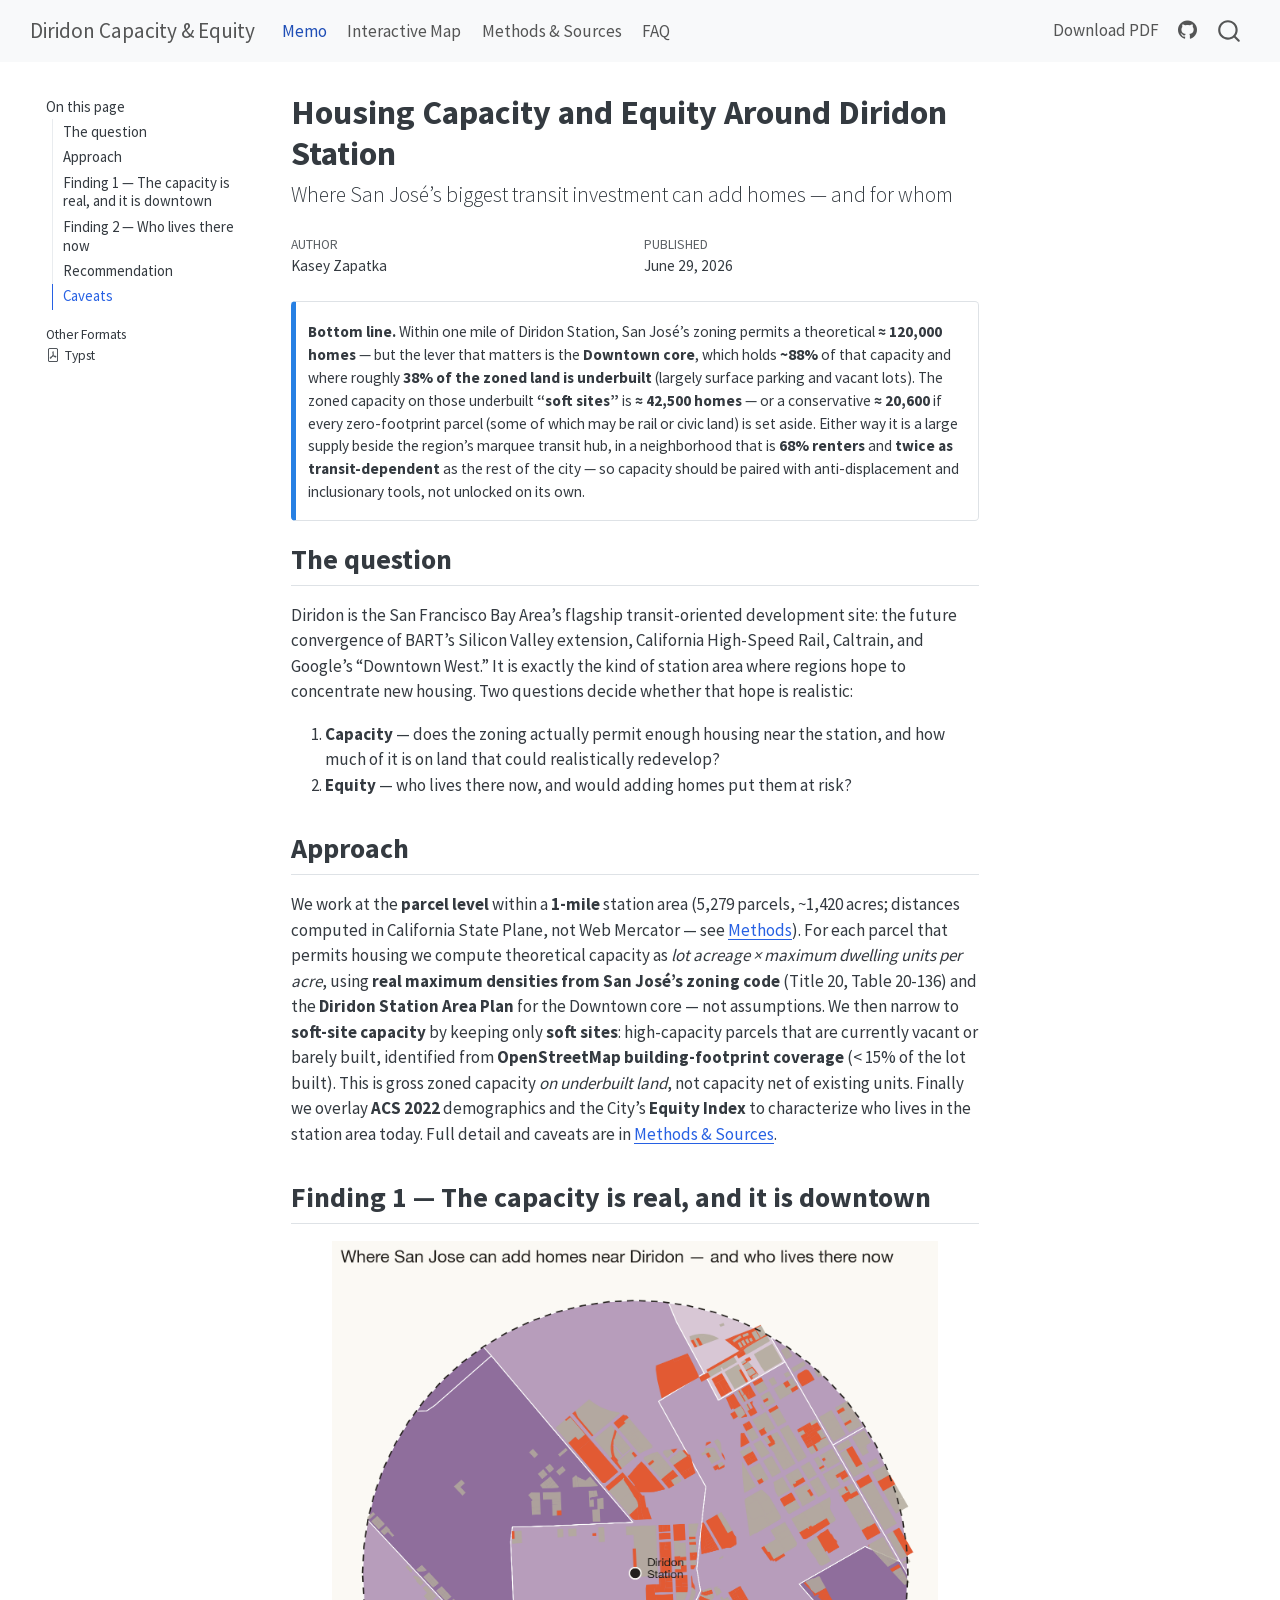
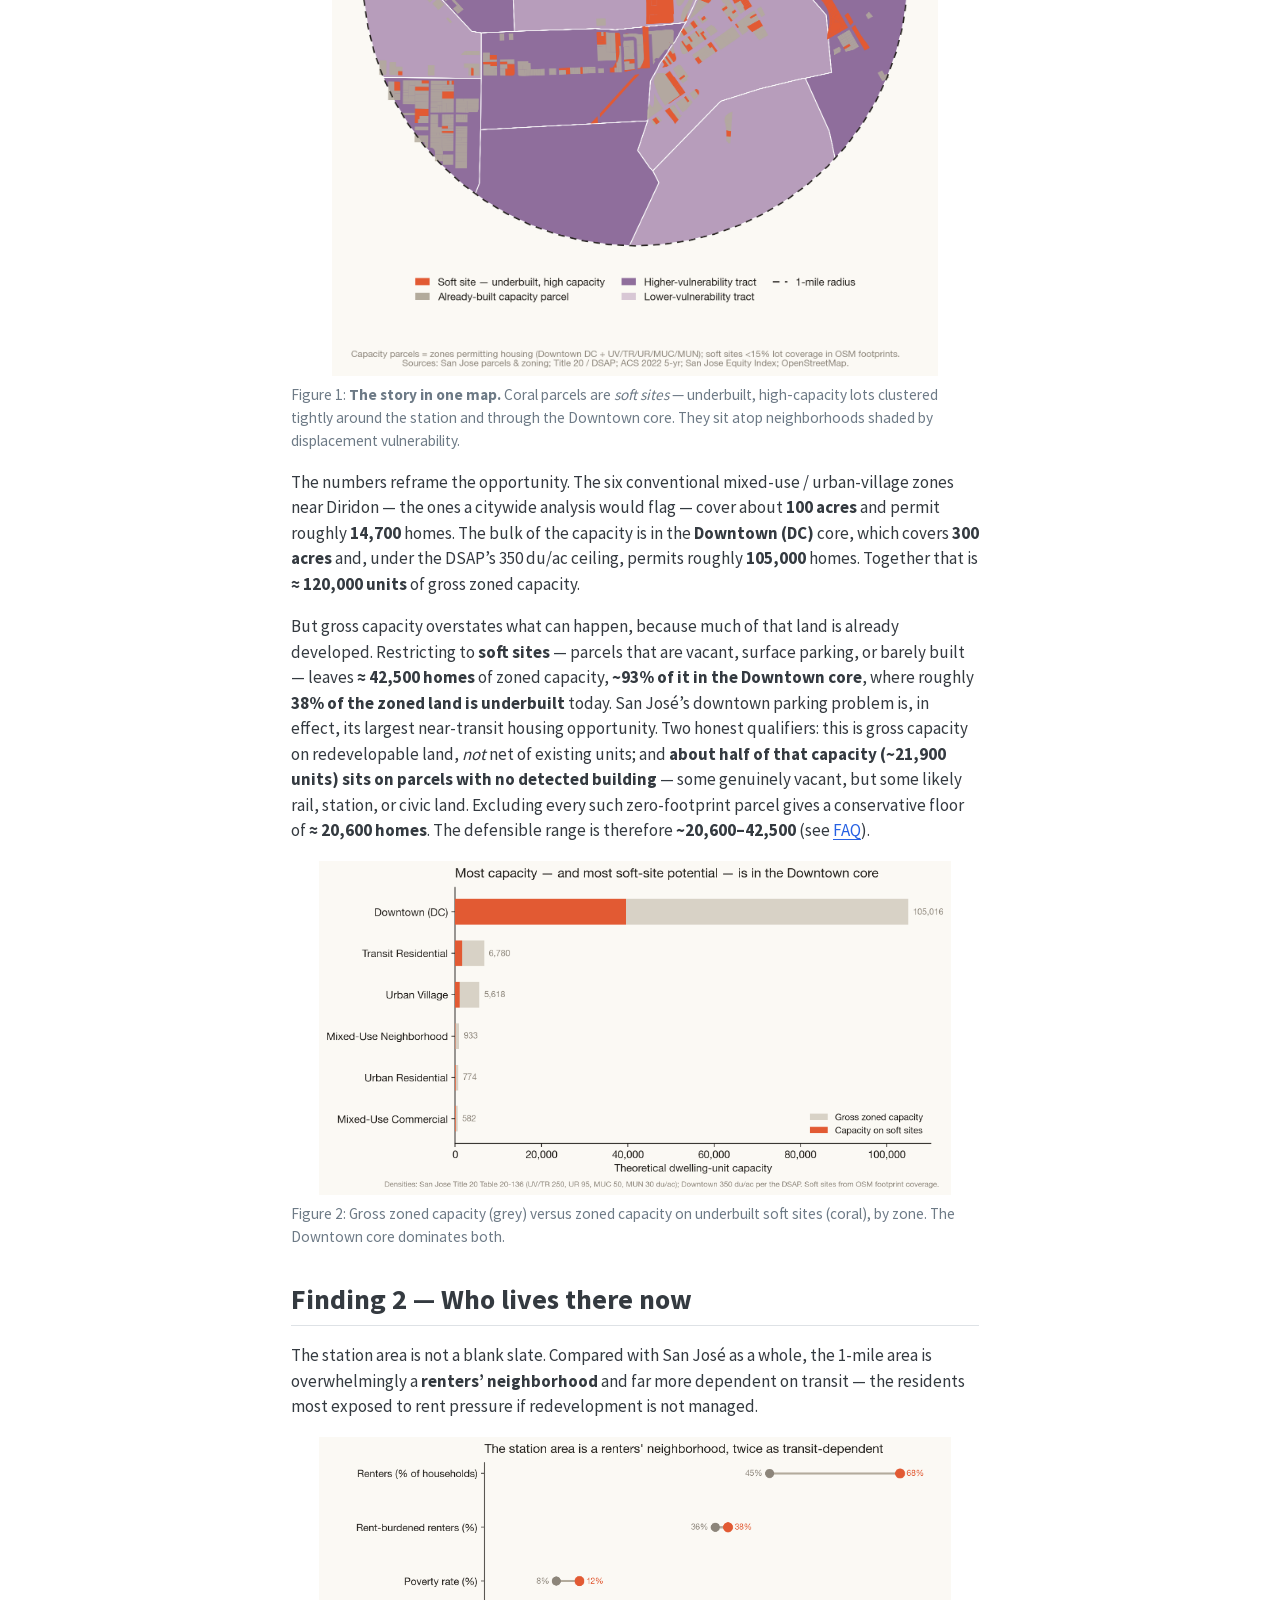
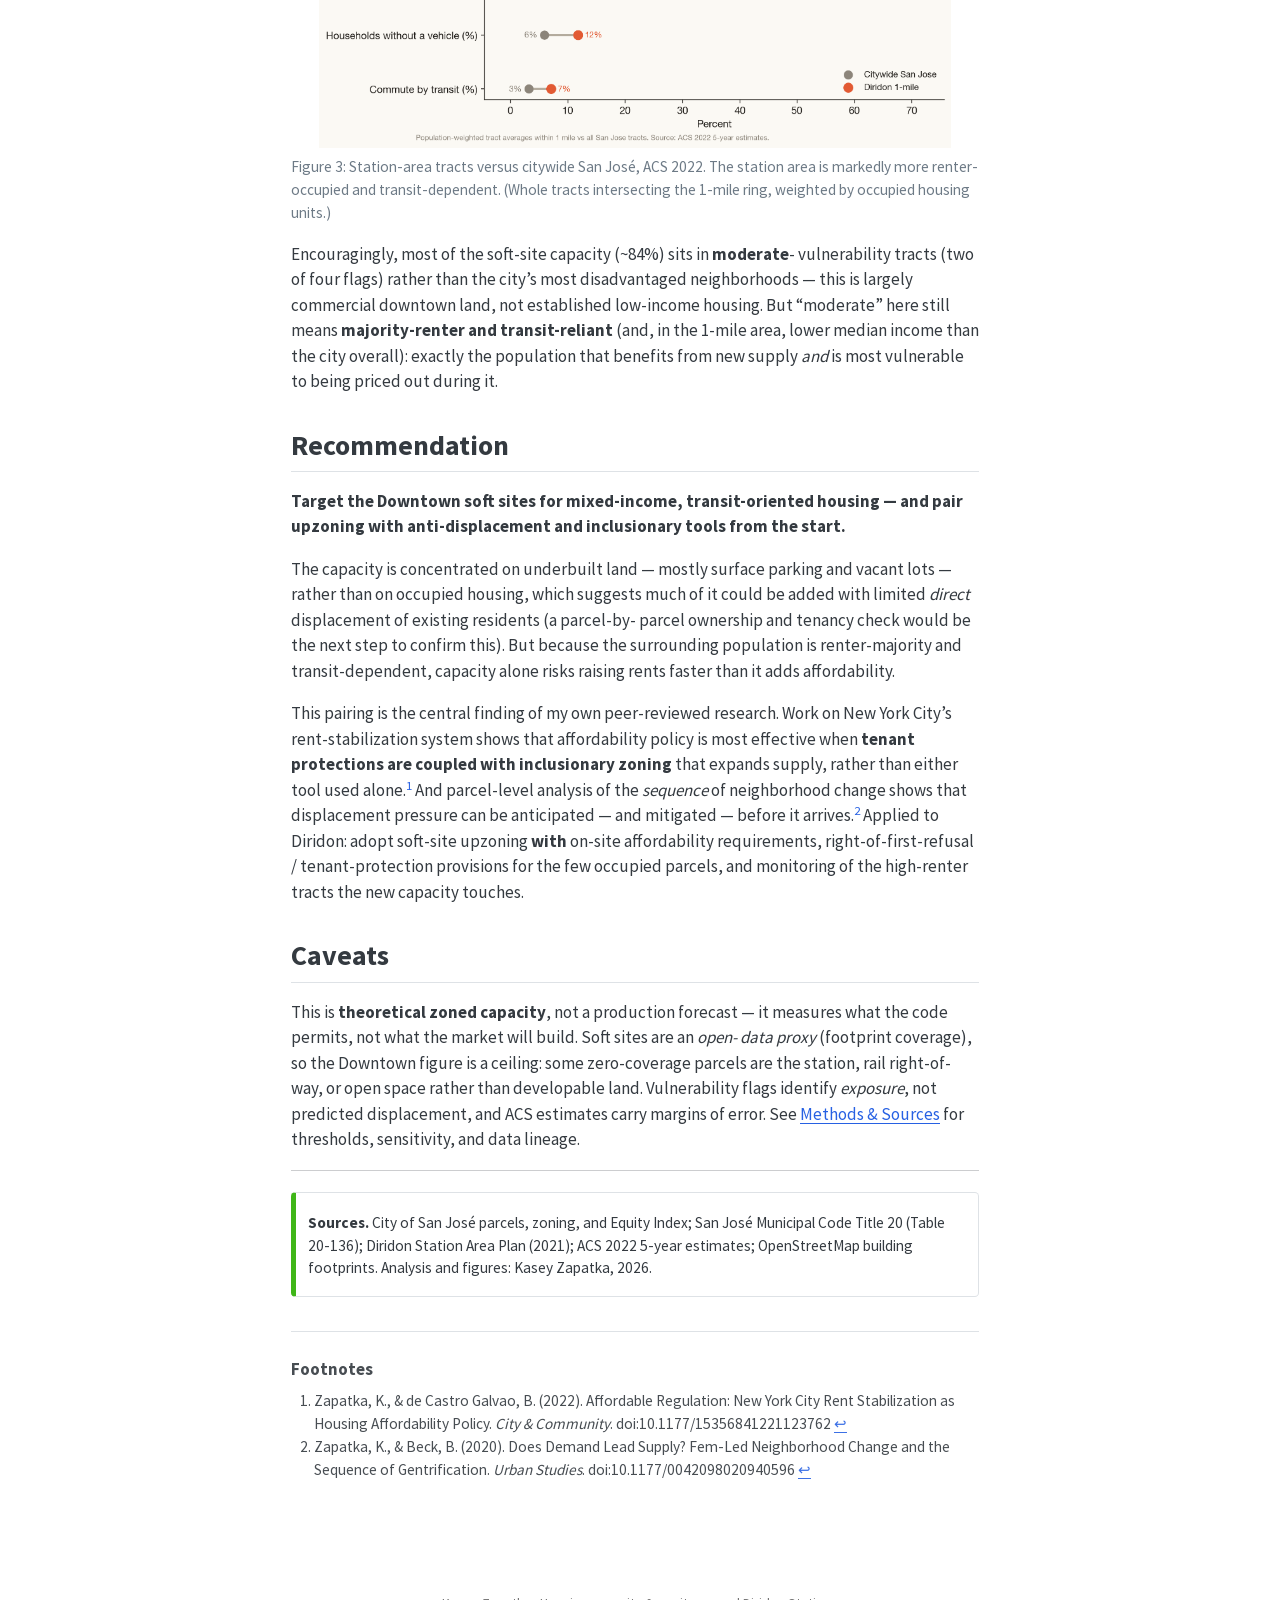
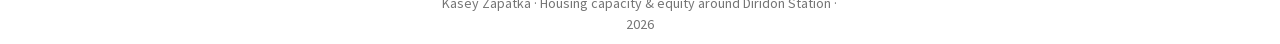
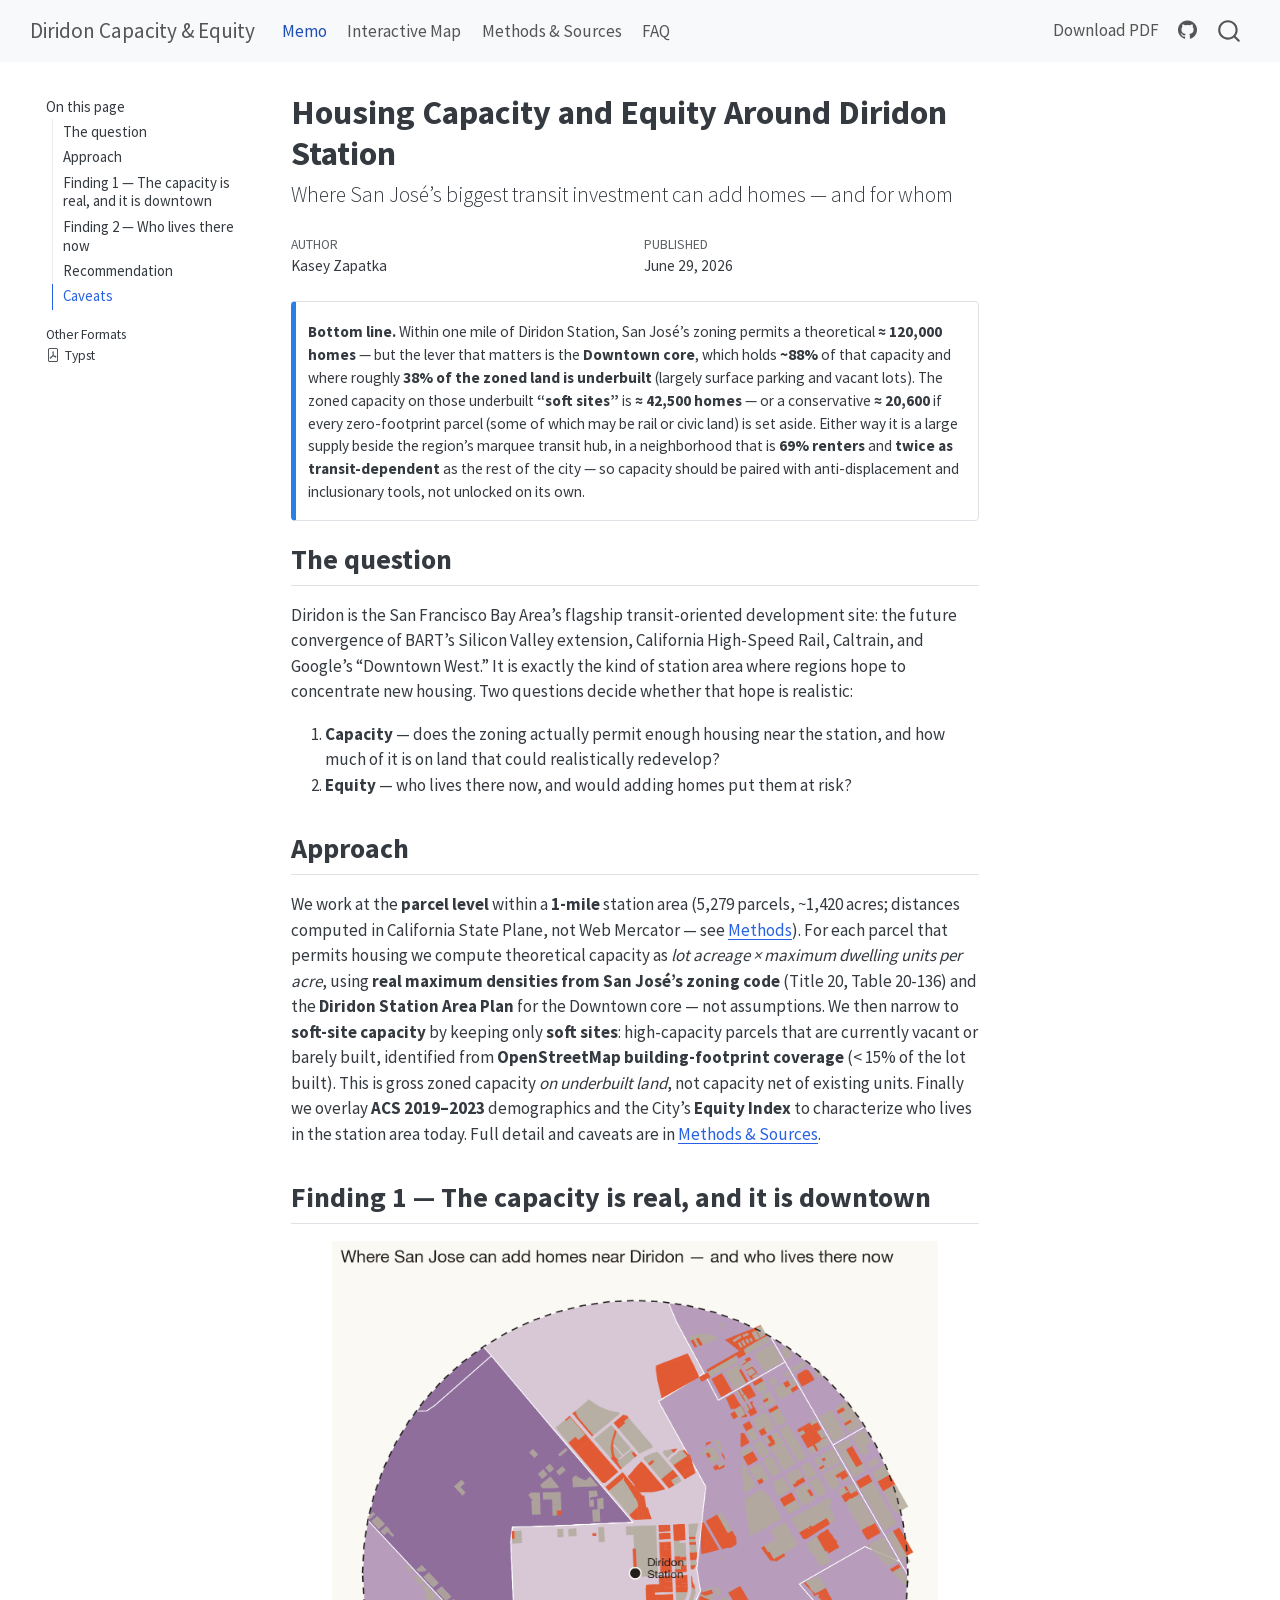
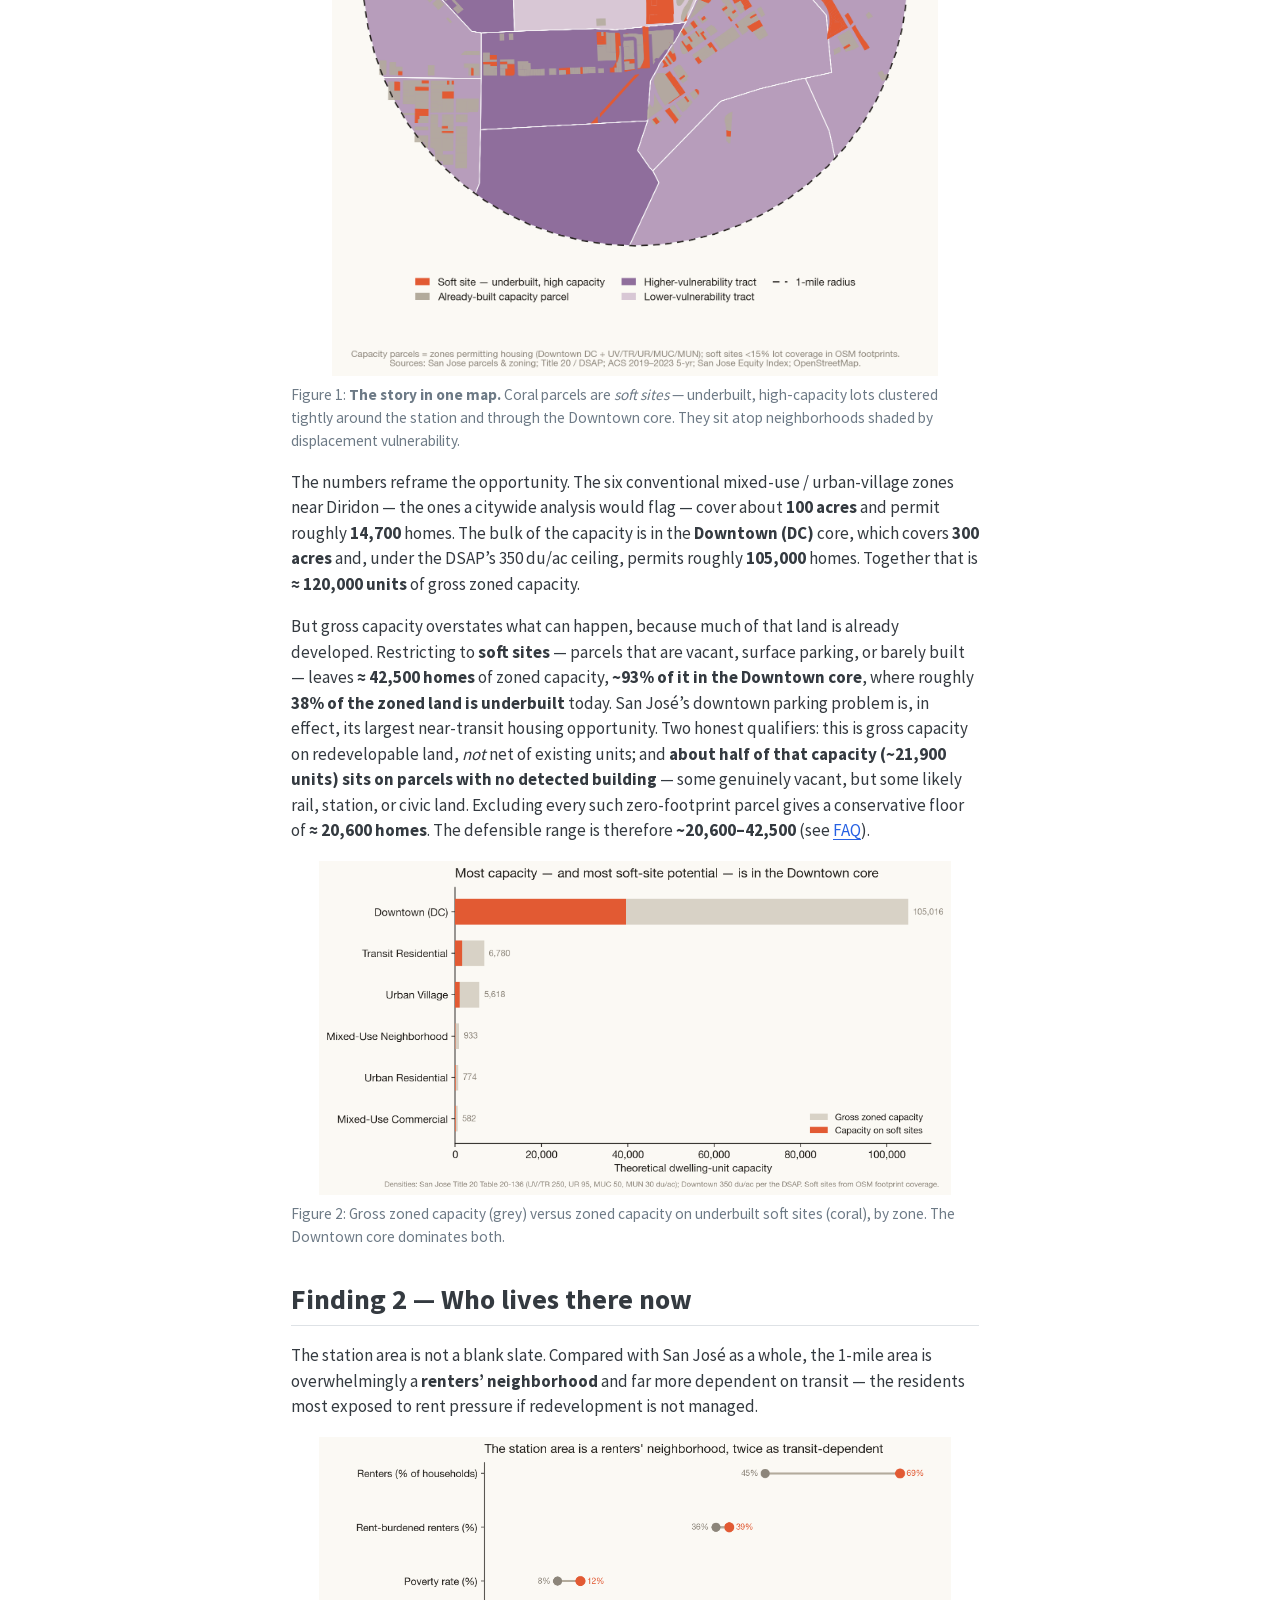
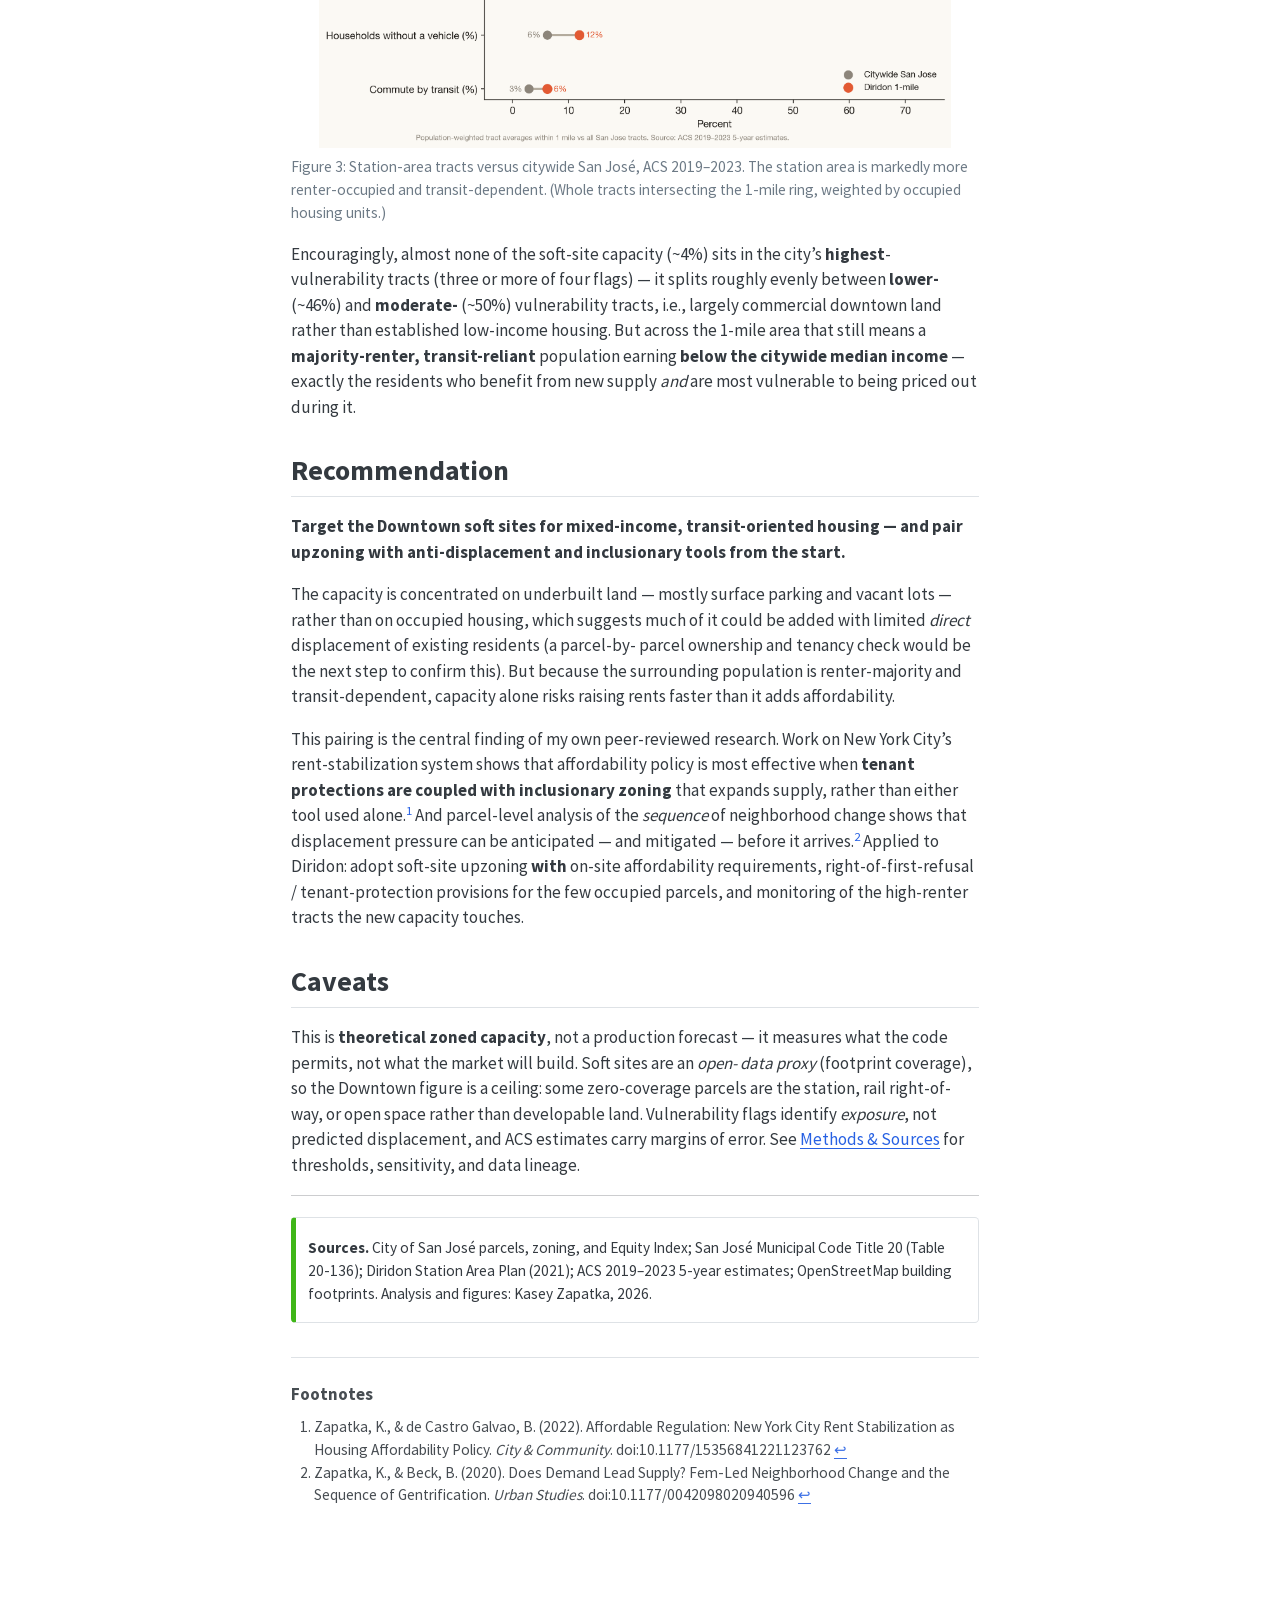
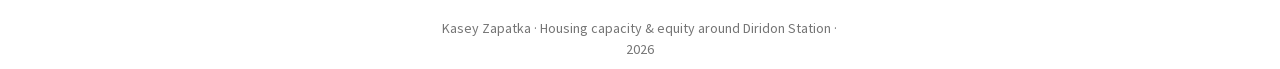
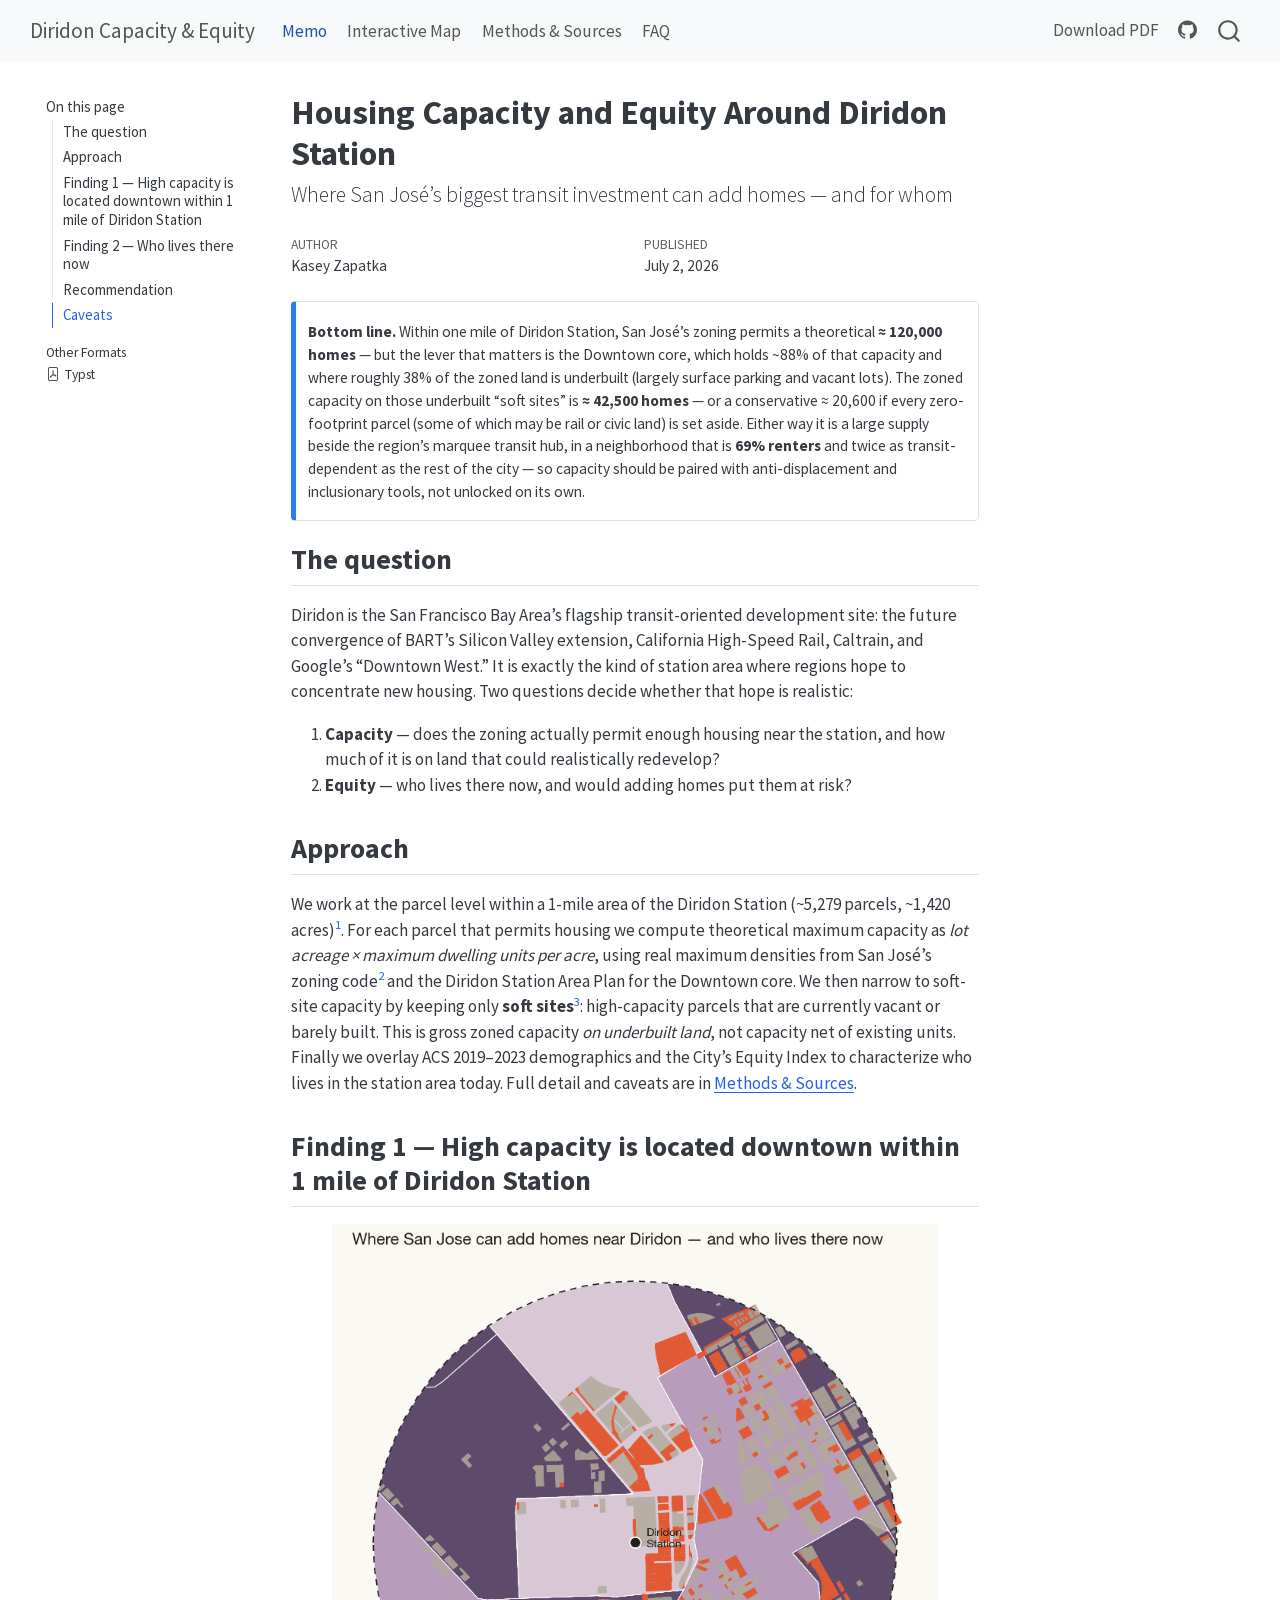
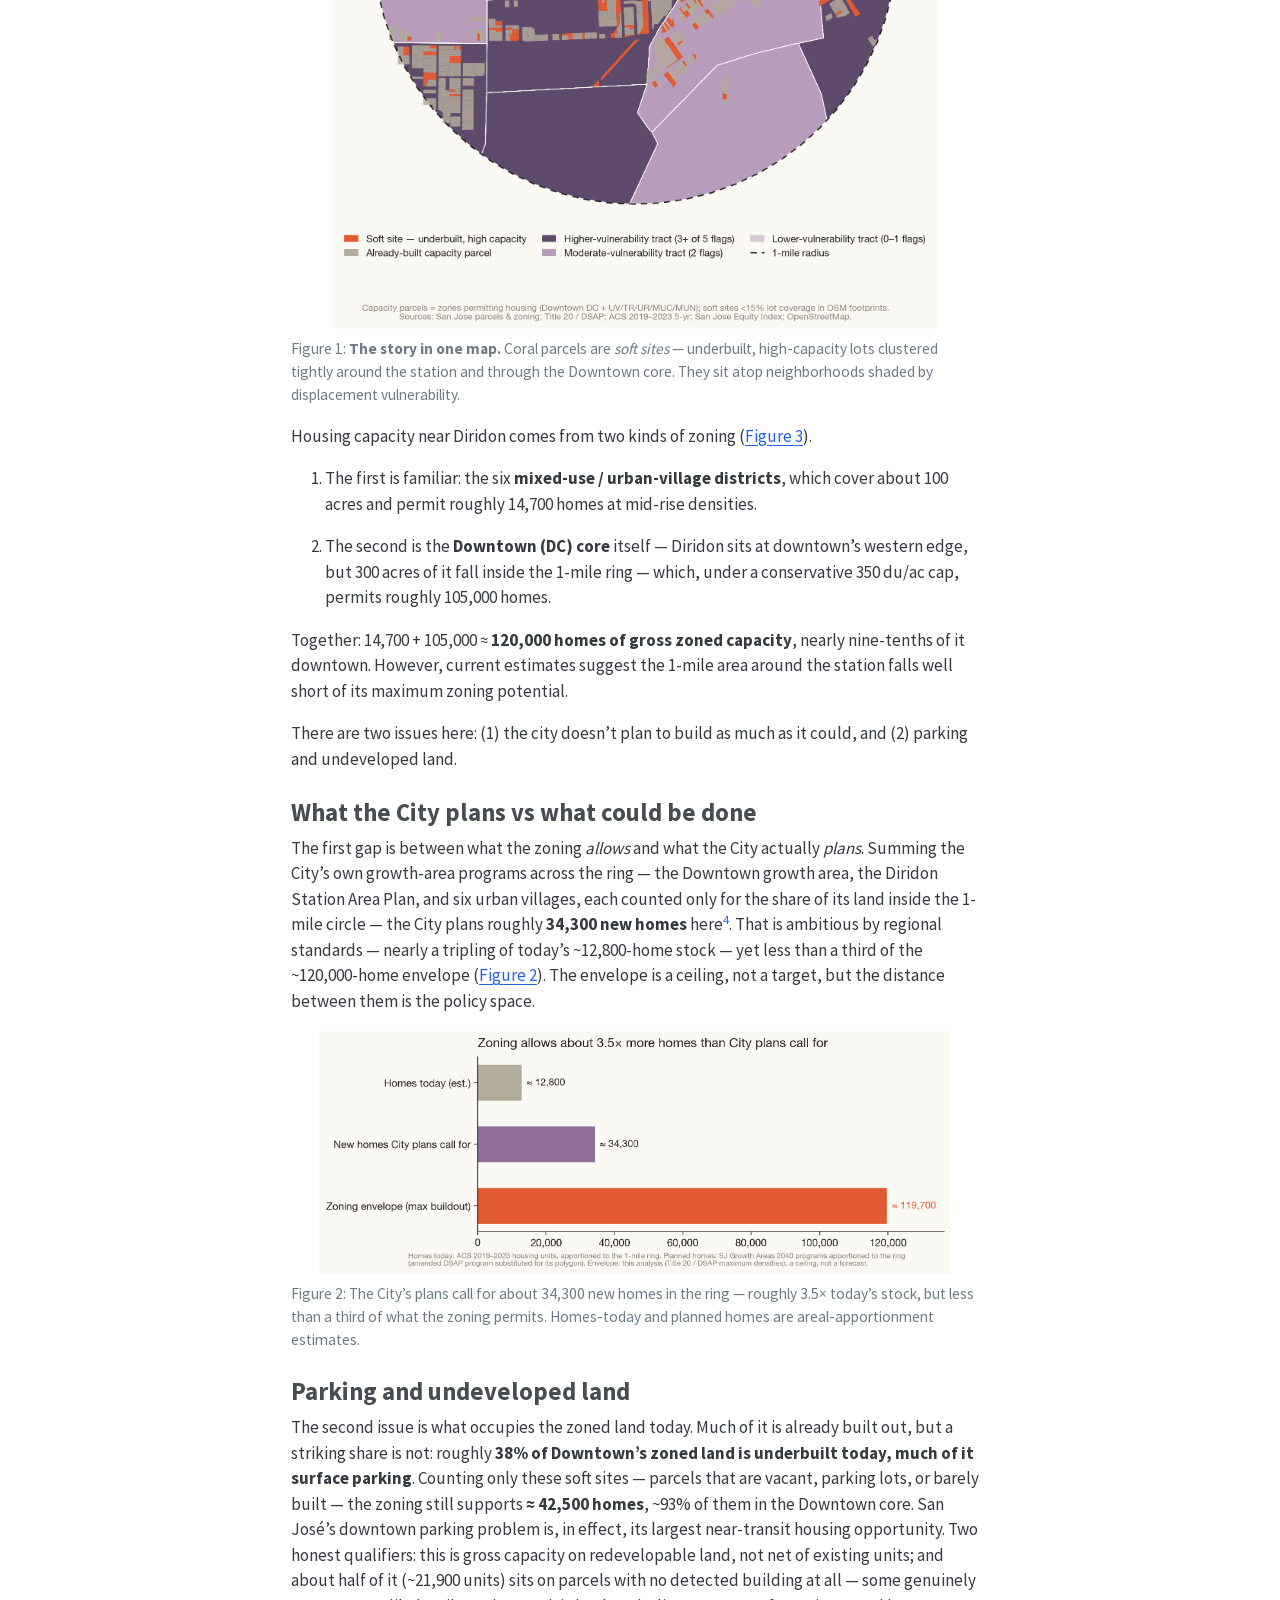
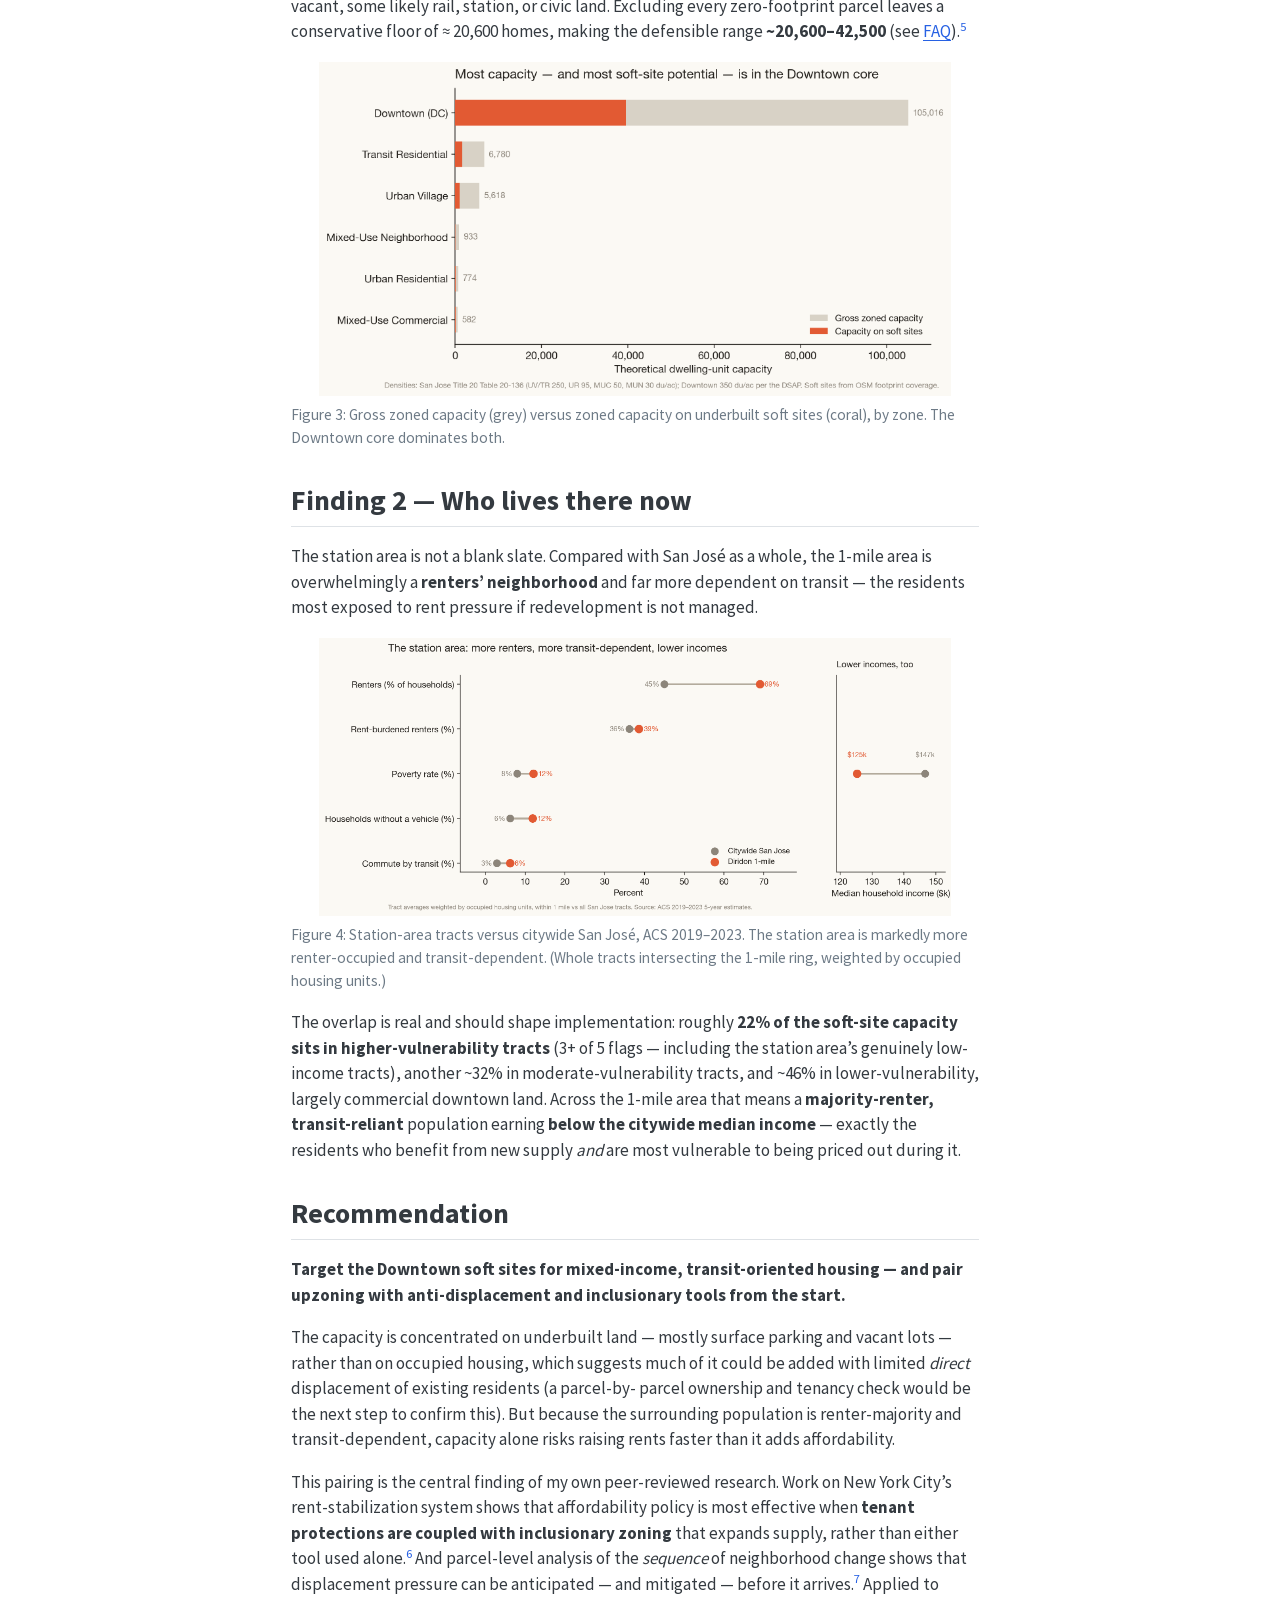
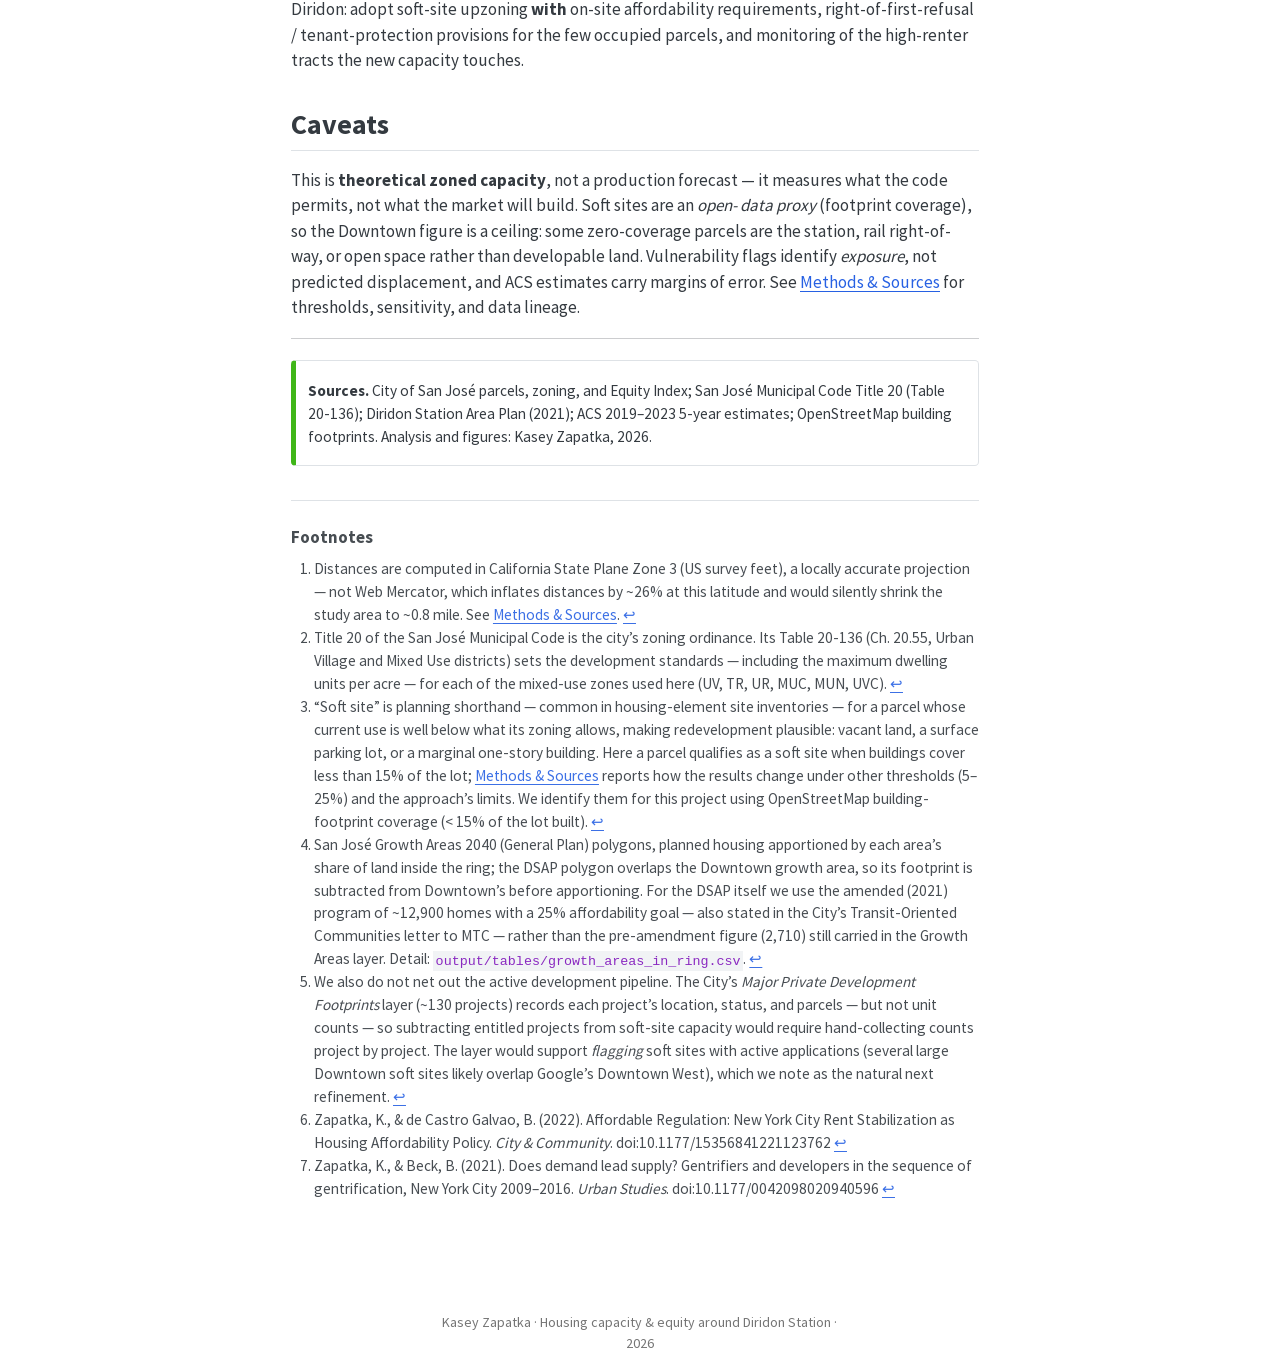
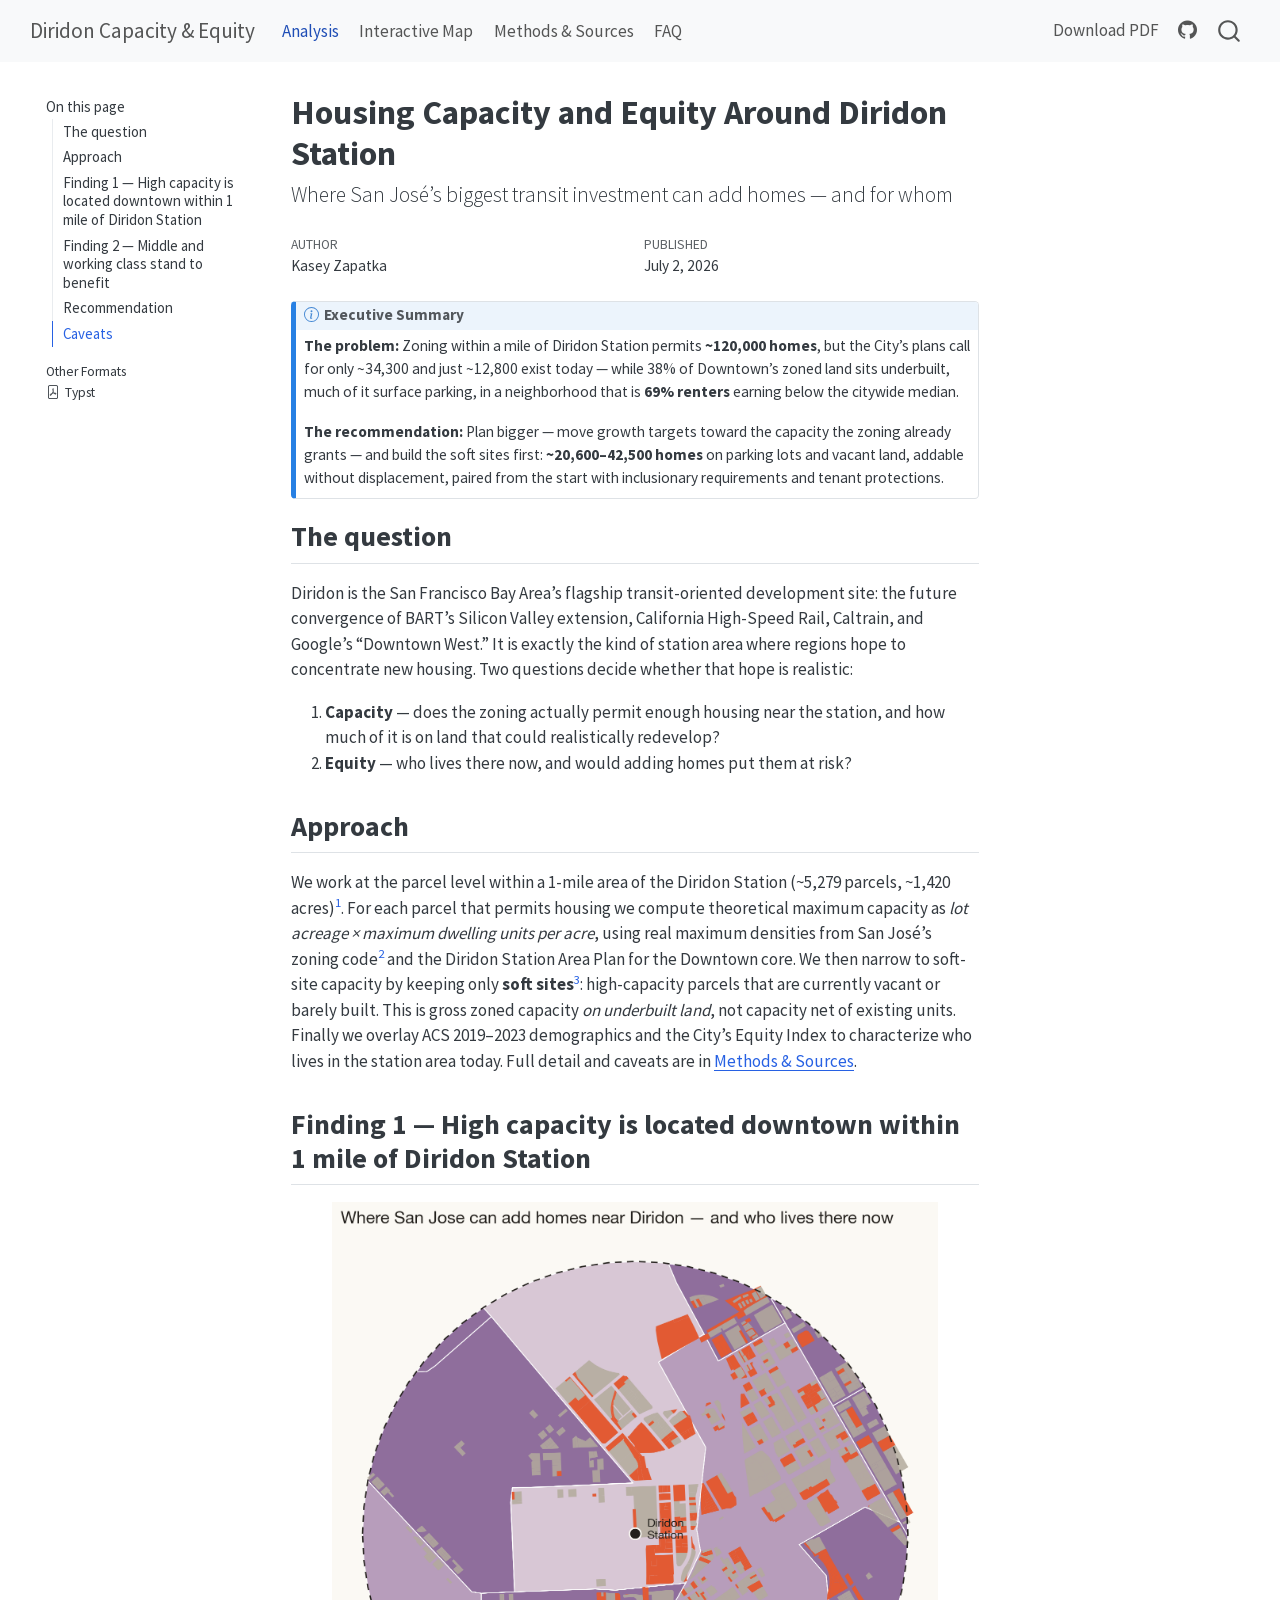
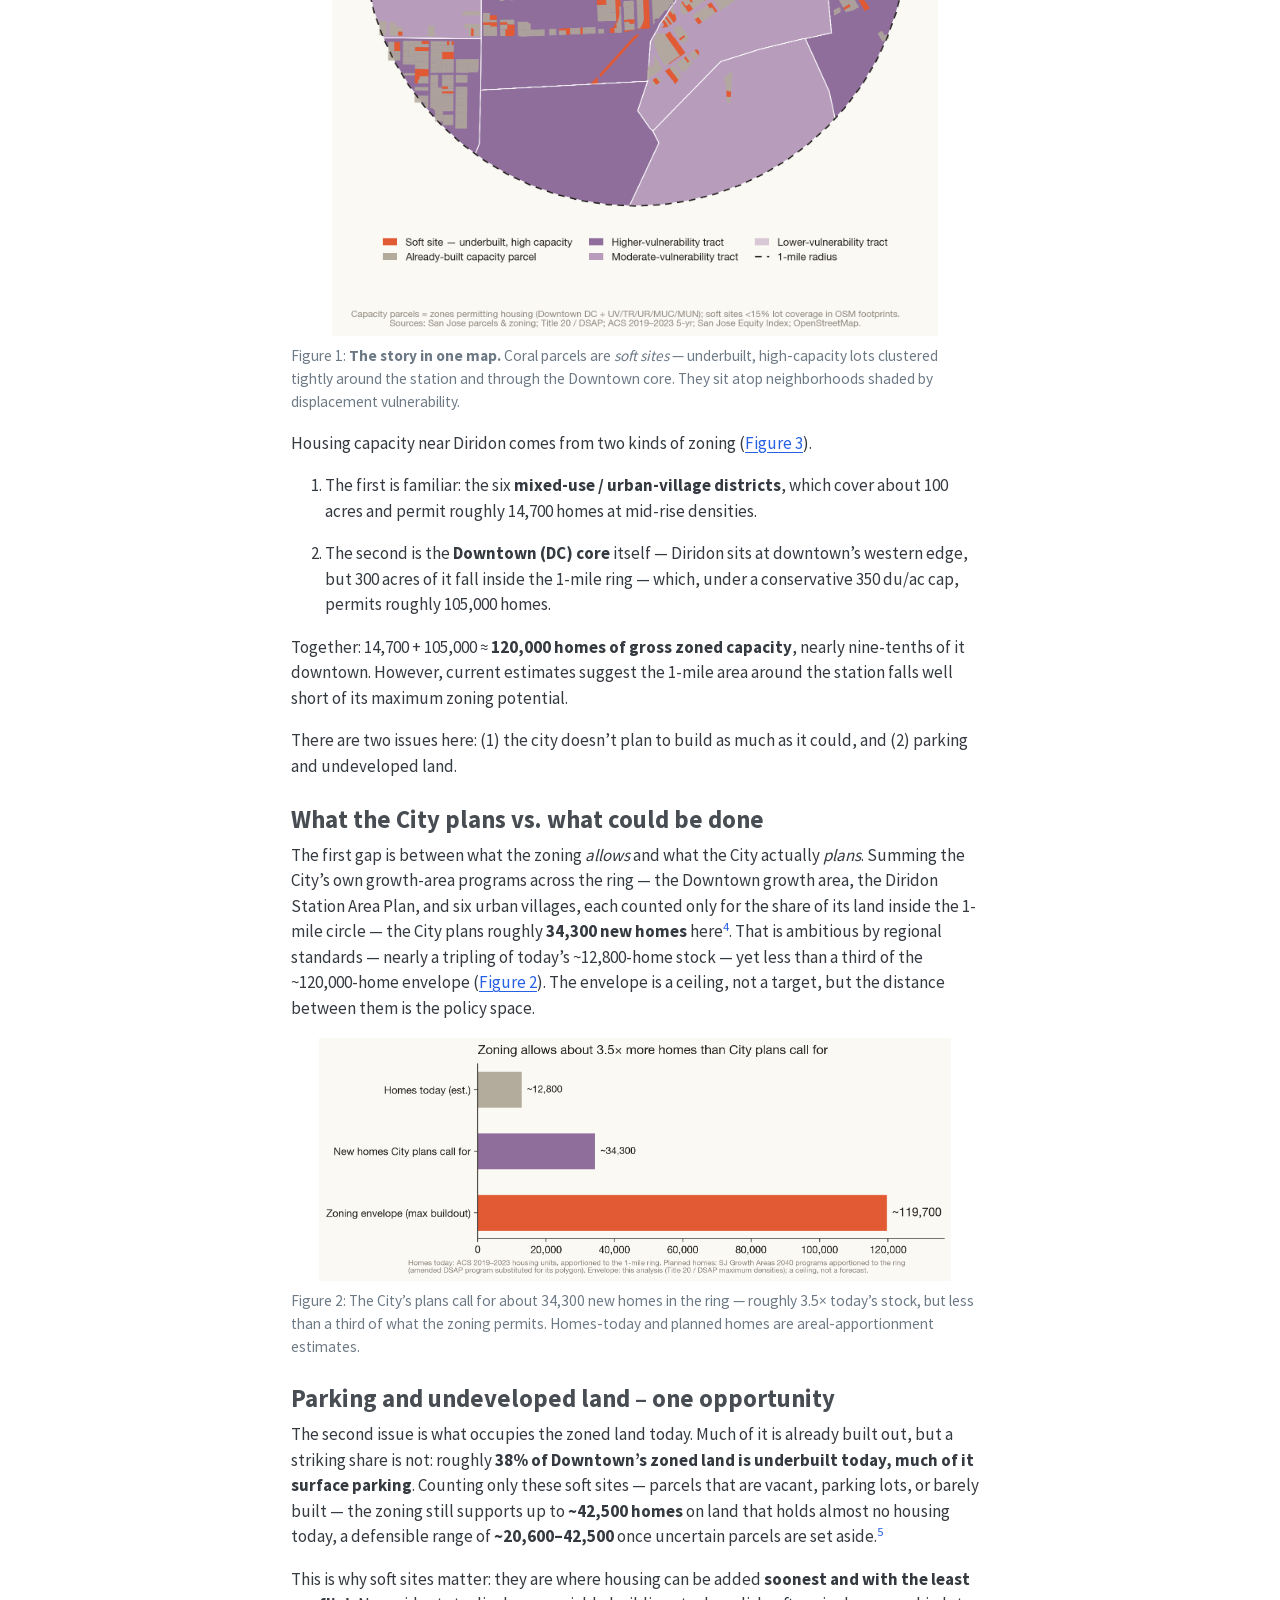
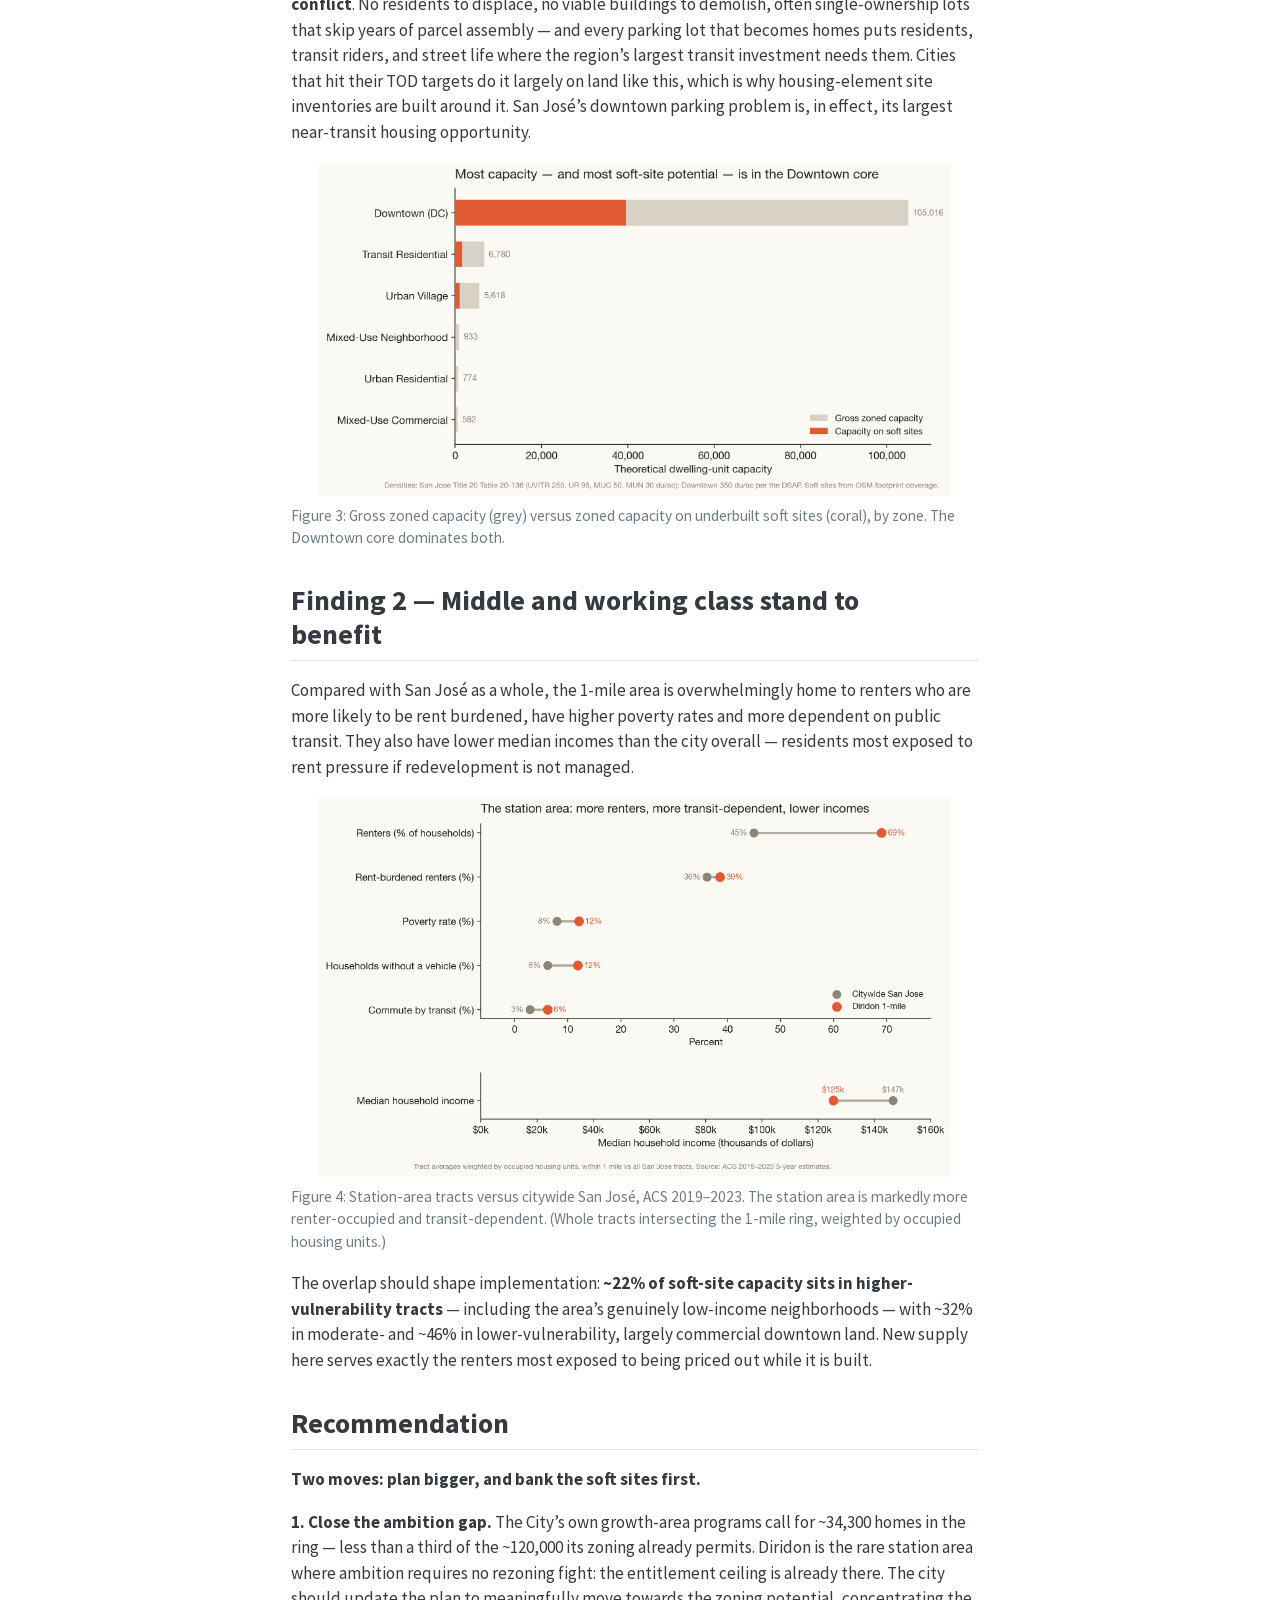
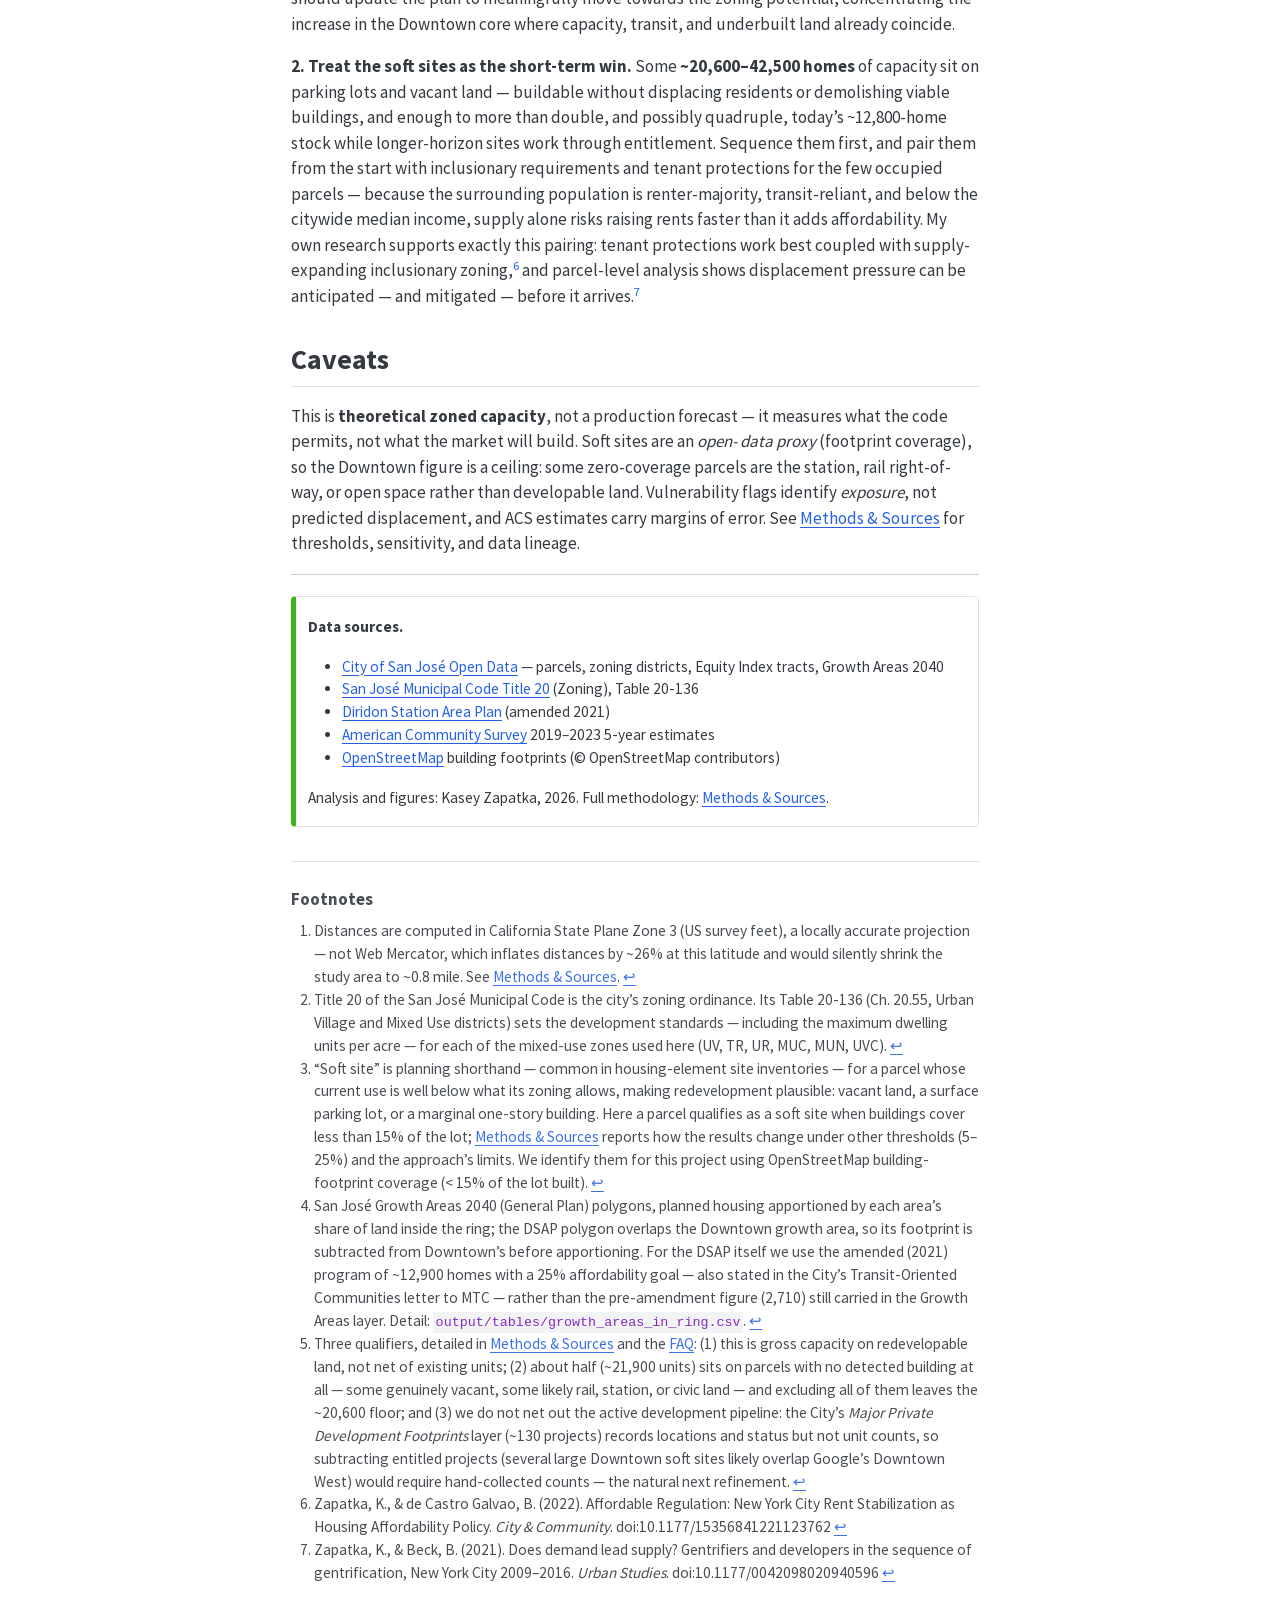
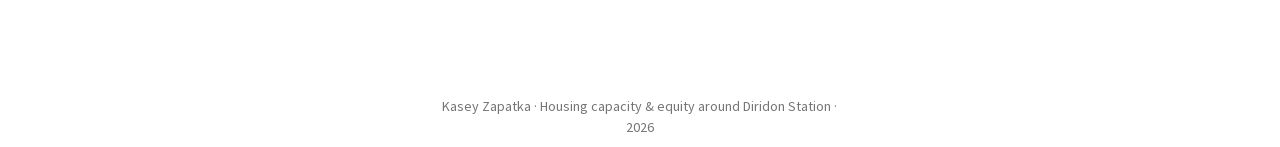
